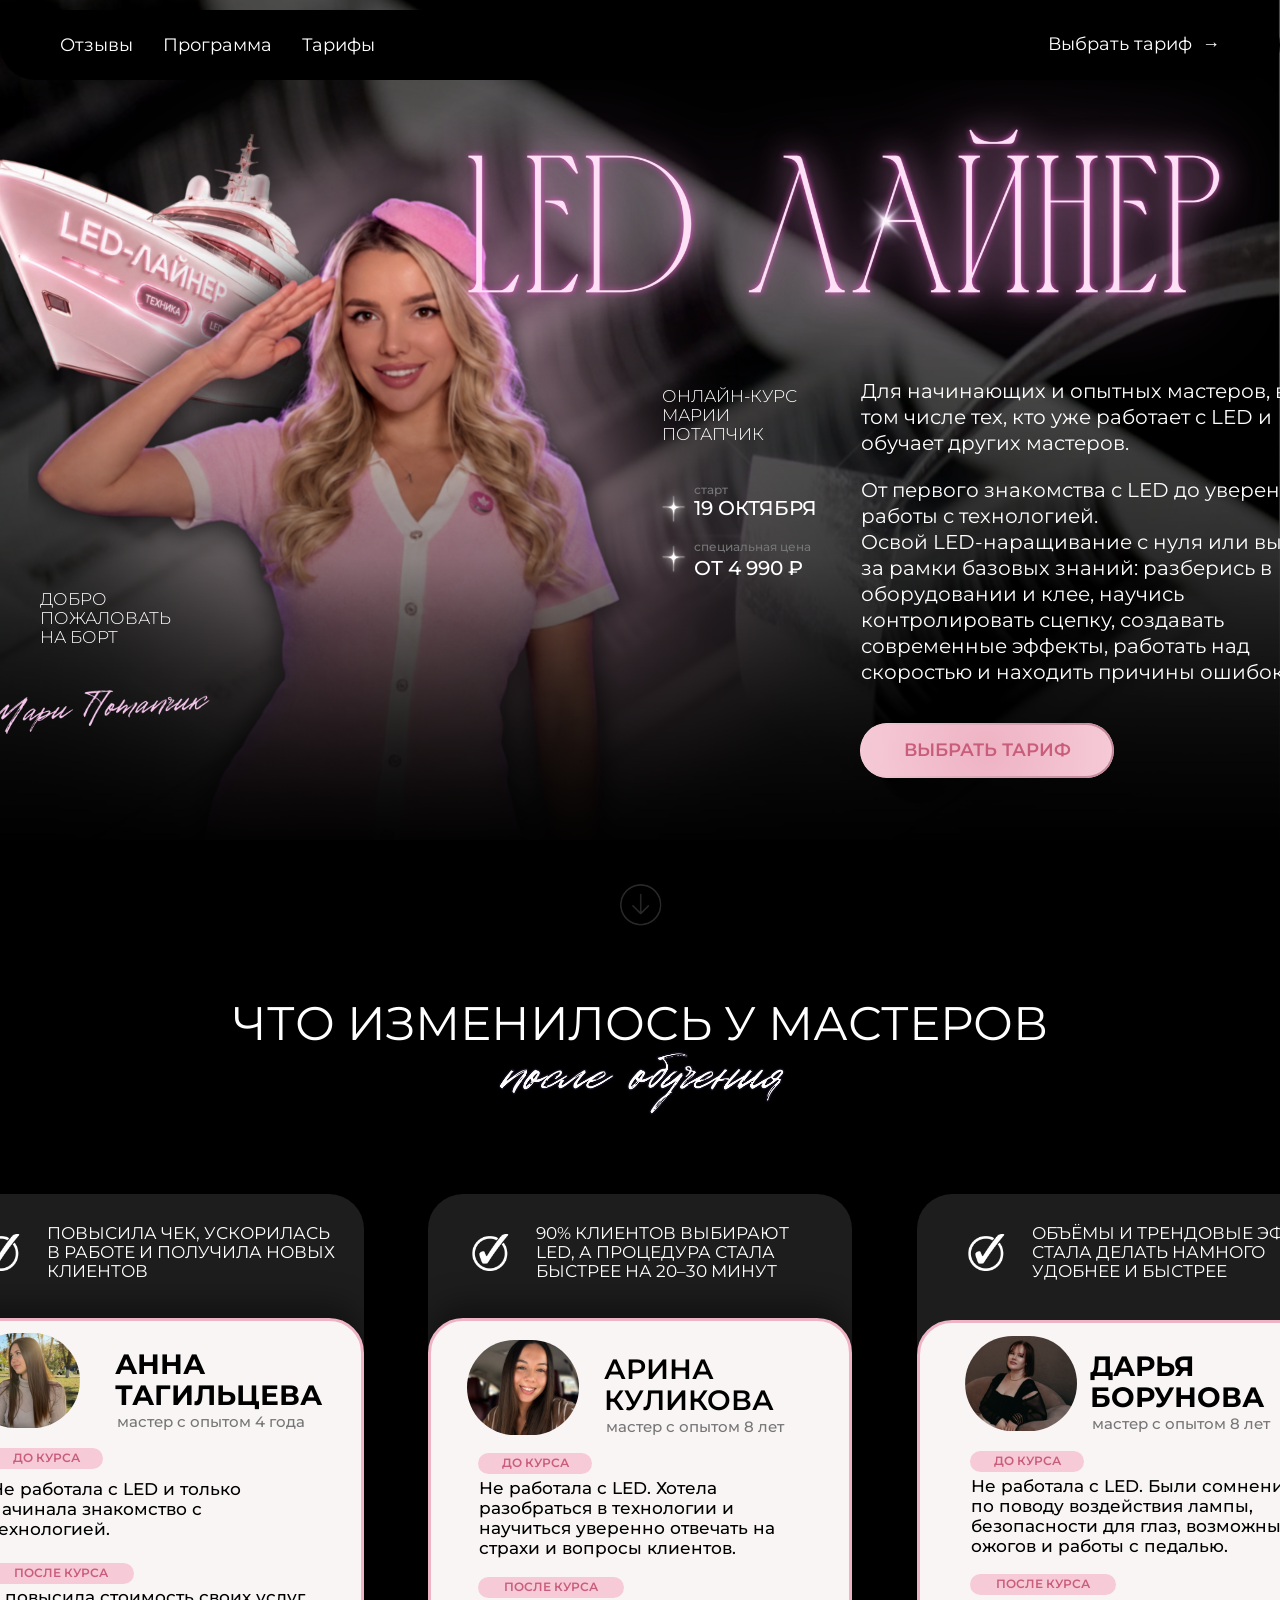
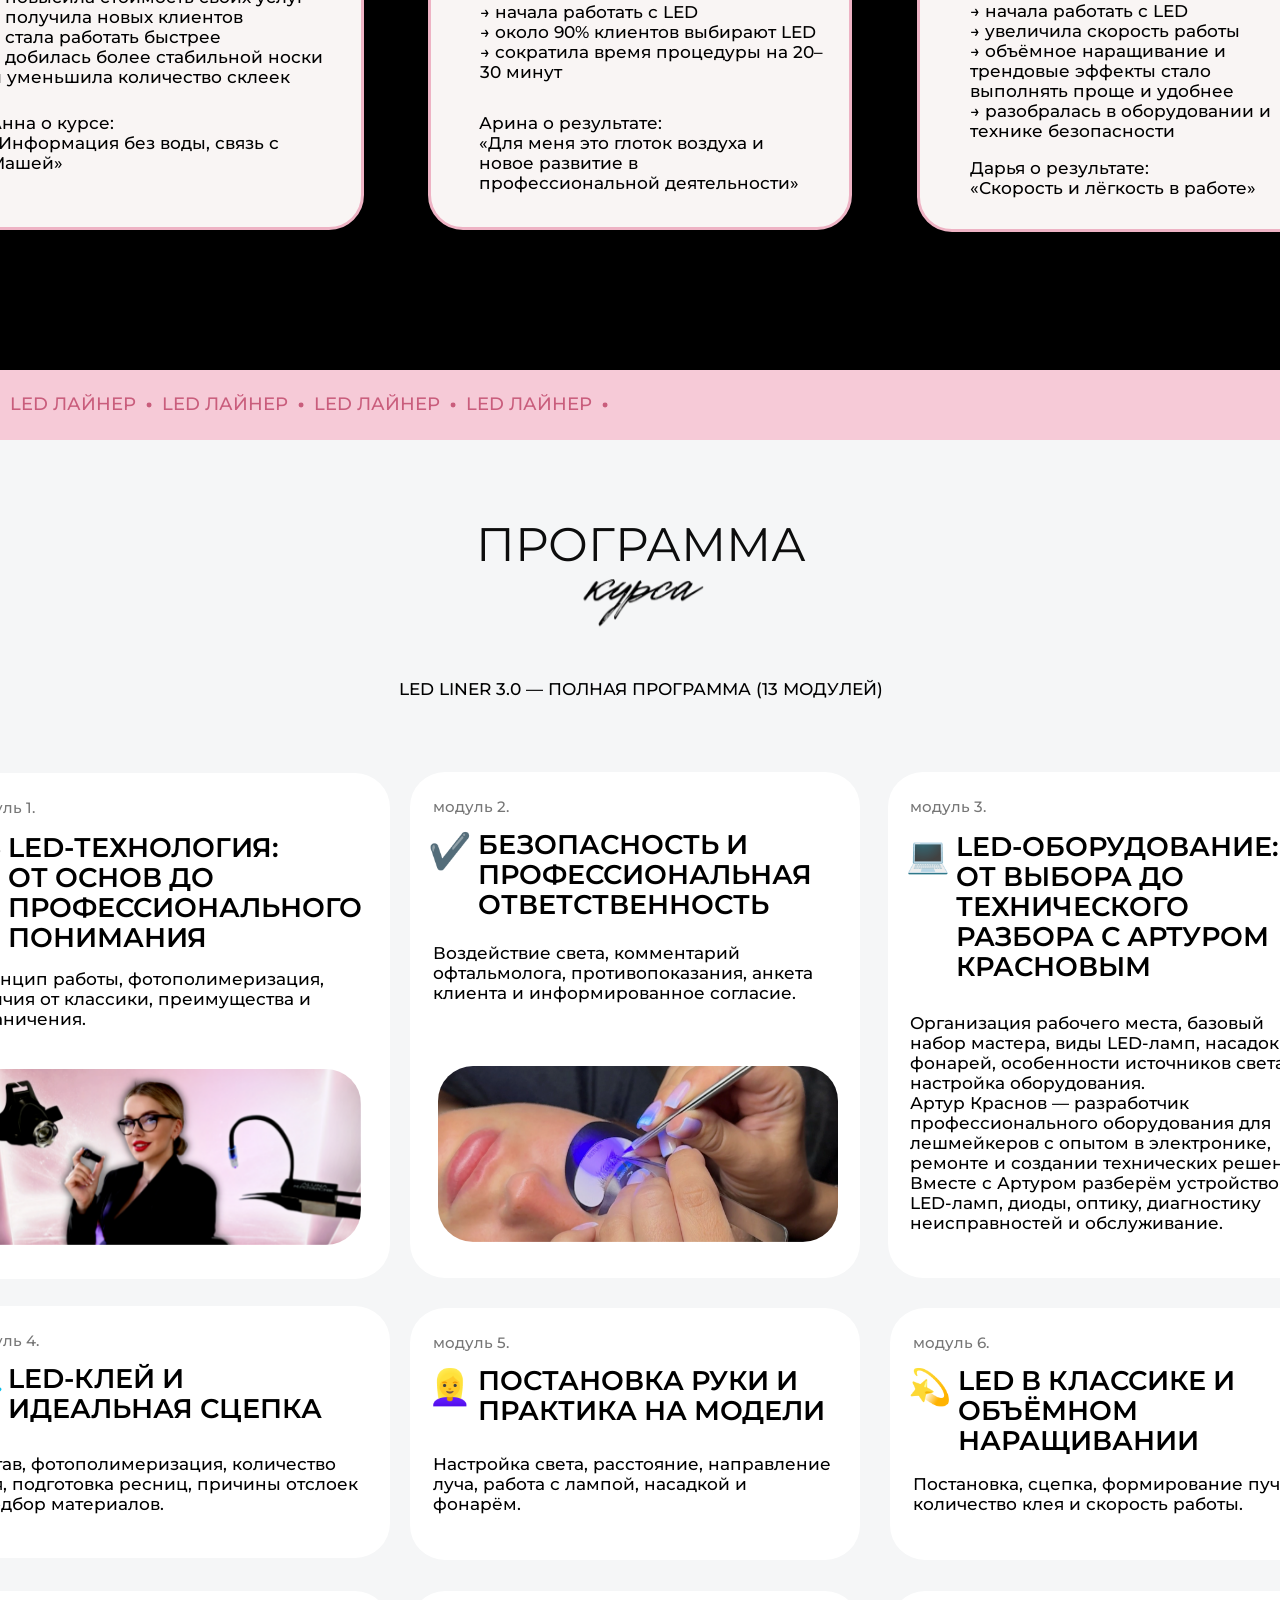
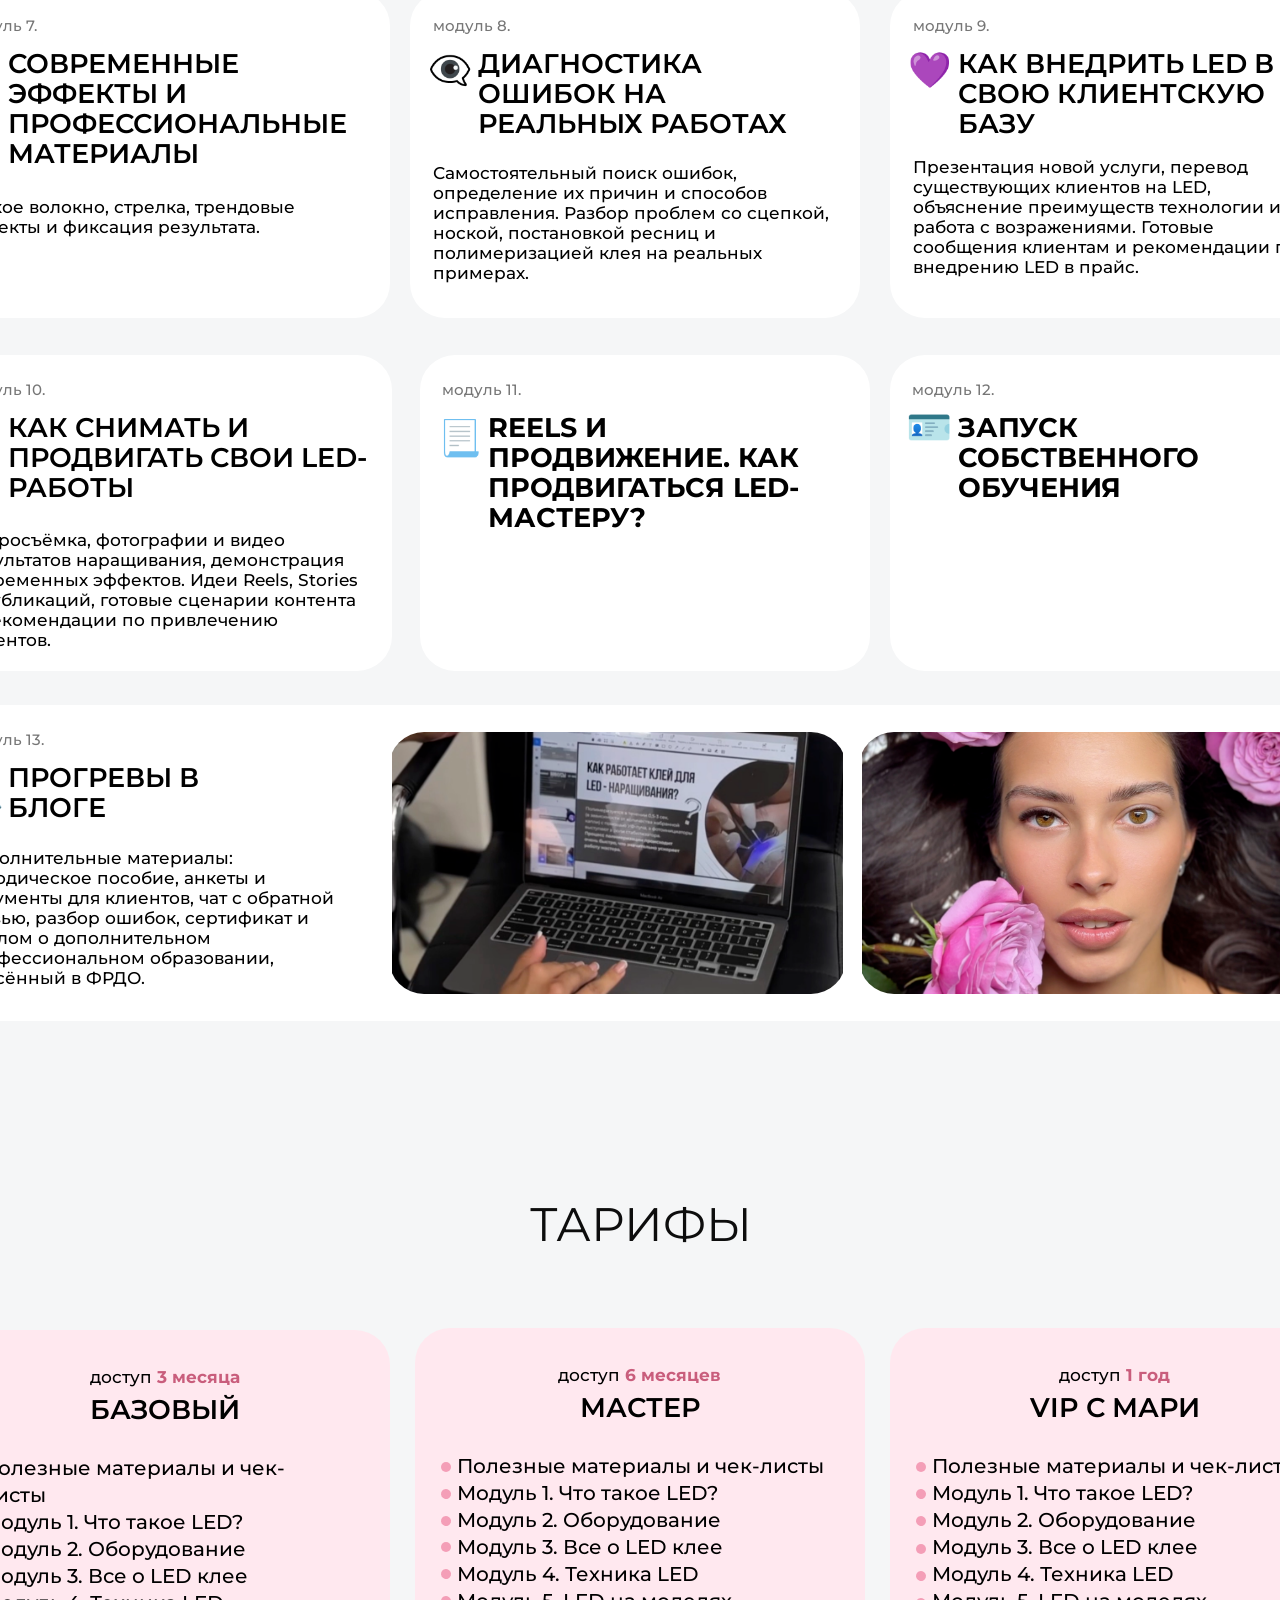
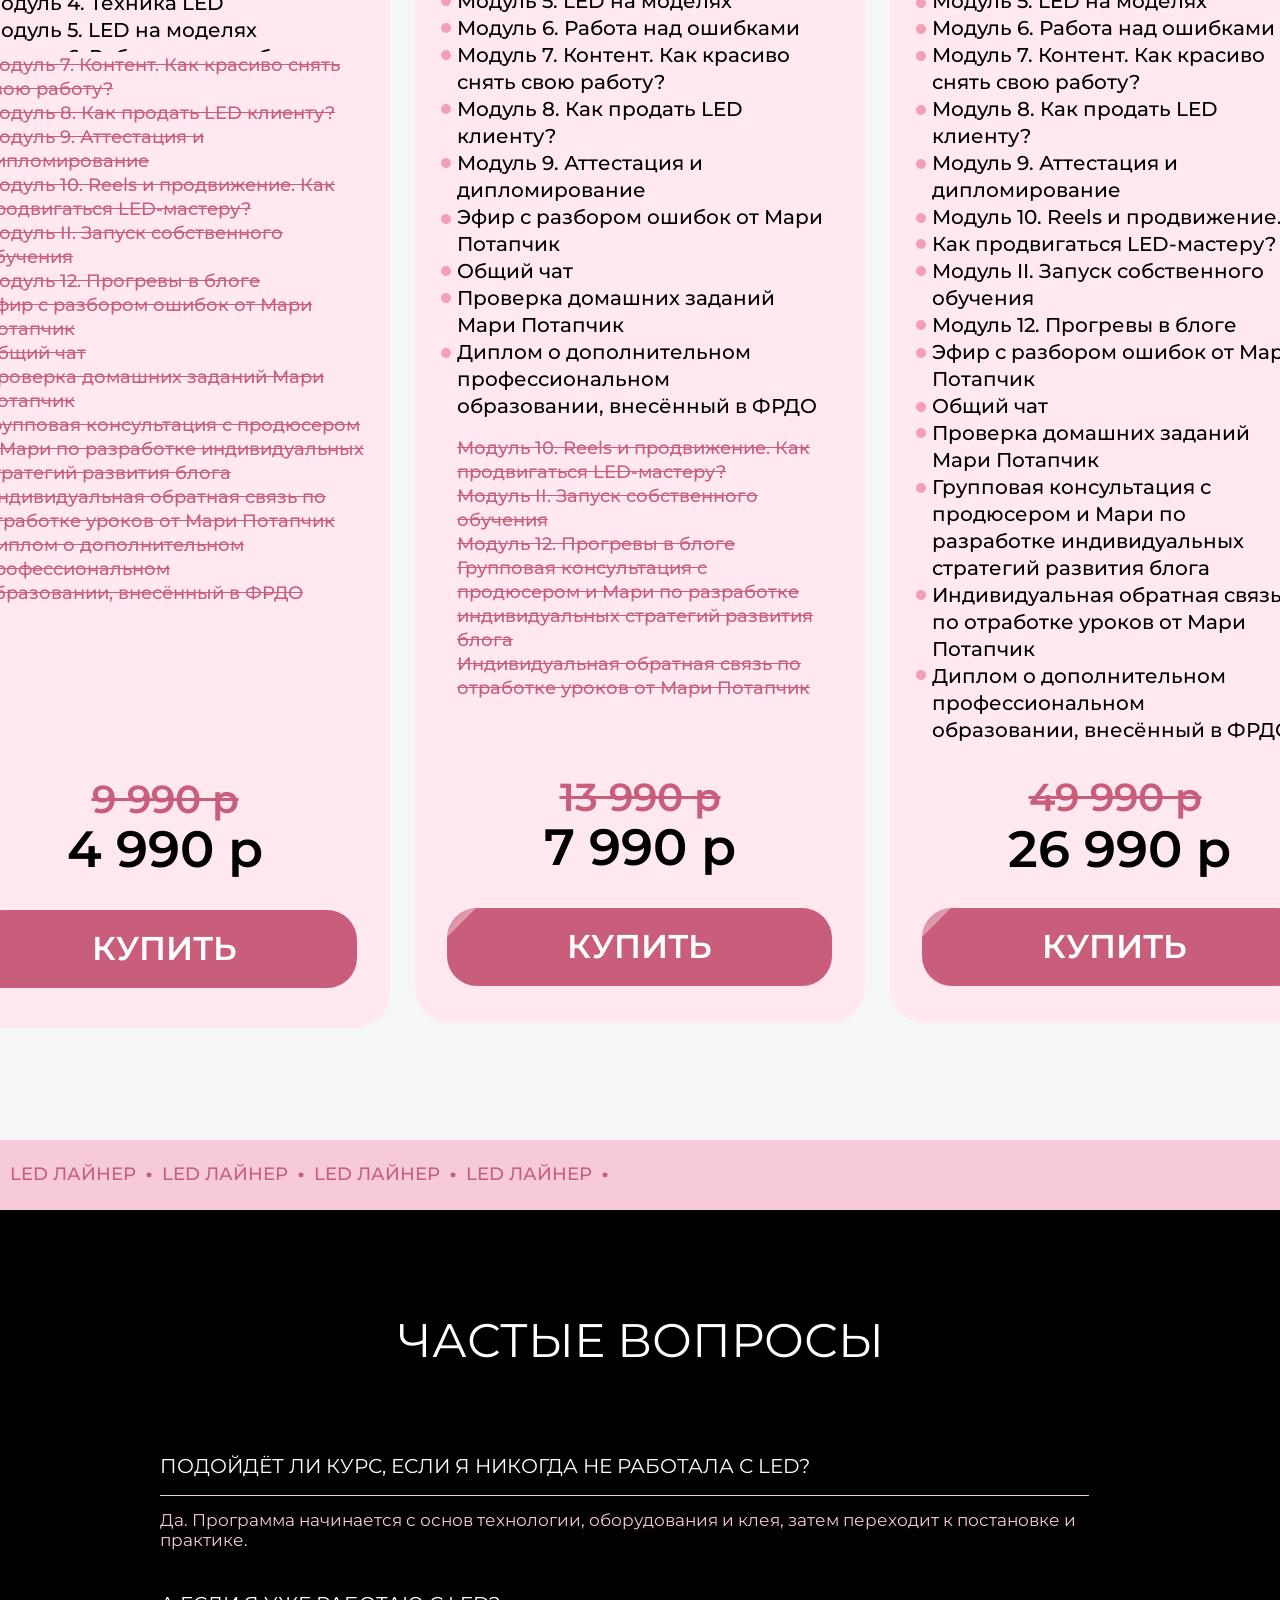
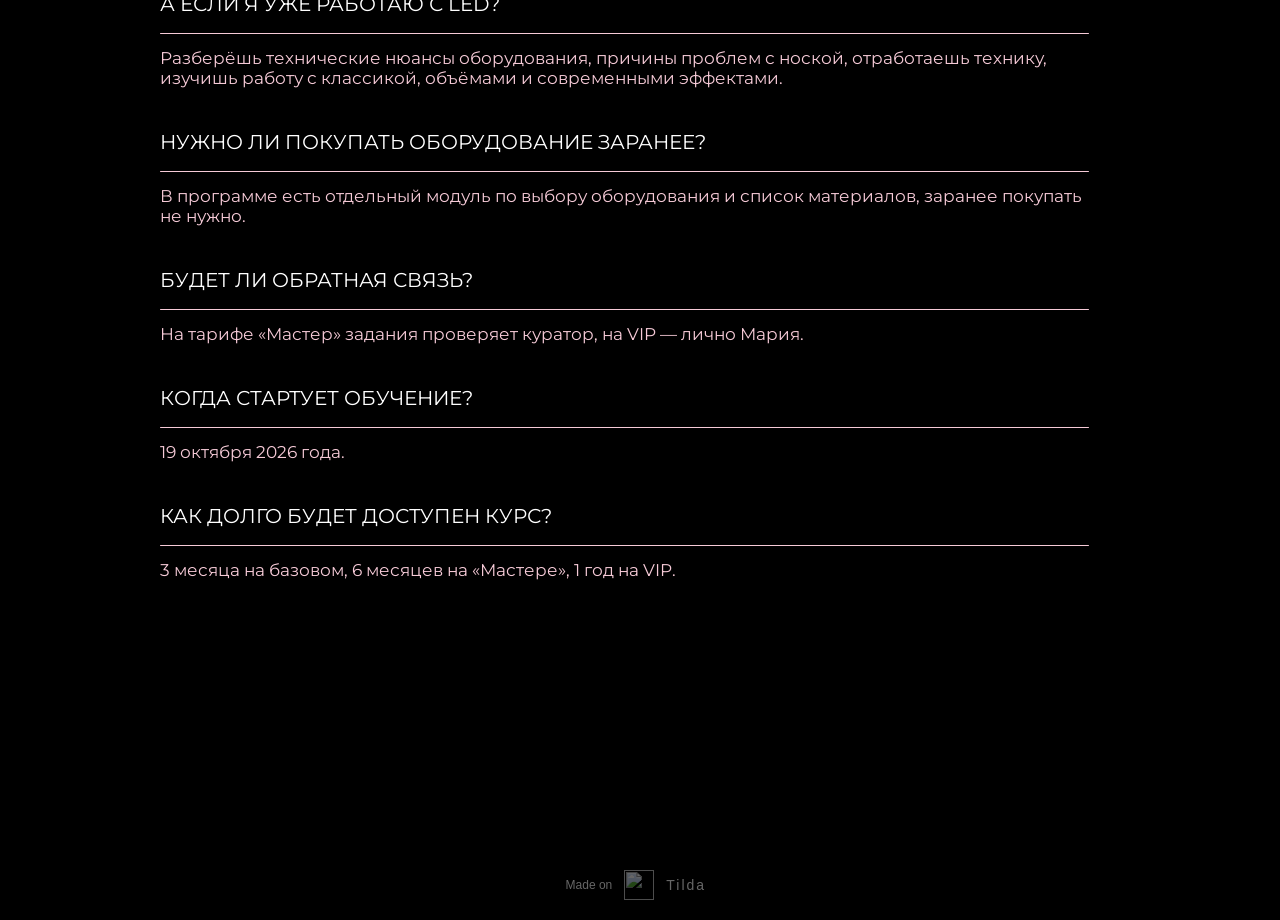
==== page272934609.html @ 329b977e "Add files via upload" ====
<!DOCTYPE html> <html> <head> <meta charset="utf-8" /> <meta http-equiv="Content-Type" content="text/html; charset=utf-8" /> <meta name="viewport" content="width=device-width, initial-scale=1.0" /> <!--metatextblock--> <title>LED LINER</title> <meta property="og:url" content="https://ledliner.tilda.ws" /> <meta property="og:title" content="LED LINER" /> <meta property="og:description" content="" /> <meta property="og:type" content="website" /> <meta property="og:image" content="images/tild3866-6431-4130-b832-653736623732__led__4.png" /> <link rel="canonical" href="https://ledliner.tilda.ws"> <!--/metatextblock--> <meta name="format-detection" content="telephone=no" /> <meta http-equiv="x-dns-prefetch-control" content="on"> <link rel="dns-prefetch" href="https://ws.tildacdn.com">  <!--favicons--> <link rel="shortcut icon" href="images/tild3632-6633-4761-b764-663937613331__led__4.png" type="image/x-icon"/> <!--/favicons--> <!-- Assets --> <script src="https://neo.tildacdn.com/js/tilda-fallback-1.0.min.js" async charset="utf-8"></script> <link rel="stylesheet" href="css/tilda-grid-3.0.min.css" type="text/css" media="all" onerror="this.loaderr='y';"/> <link rel="stylesheet" href="css/tilda-blocks-page272934609.min.css?t=1790886148" type="text/css" media="all" onerror="this.loaderr='y';" /> <link rel="preconnect" href="https://fonts.gstatic.com"> <link href="https://fonts.googleapis.com/css2?family=Playfair+Display:wght@400..900&family=Montserrat:wght@100..900&subset=latin,cyrillic" rel="stylesheet"> <link rel="stylesheet" href="css/tilda-animation-2.0.min.css" type="text/css" media="all" onerror="this.loaderr='y';" /> <link rel="stylesheet" href="css/tilda-menusub-1.1.min.css" type="text/css" media="all" onerror="this.loaderr='y';" /> <link rel="stylesheet" href="css/tilda-menu-widgeticons-1.0.min.css" type="text/css" media="all" onerror="this.loaderr='y';" /> <link rel="stylesheet" href="css/tilda-menu-burger-1.0.min.css" type="text/css" media="all" onerror="this.loaderr='y';" /> <script nomodule src="js/tilda-polyfill-1.0.min.js" charset="utf-8"></script> <script type="text/javascript">function t_onReady(func) {if(document.readyState!='loading') {func();} else {document.addEventListener('DOMContentLoaded',func);}}
function t_onFuncLoad(funcName,okFunc,time) {if(typeof window[funcName]==='function') {okFunc();} else {setTimeout(function() {t_onFuncLoad(funcName,okFunc,time);},(time||100));}}function t_throttle(fn,threshhold,scope) {return function() {fn.apply(scope||this,arguments);};}function t396_initialScale(t){var e=document.getElementById("rec"+t);if(e){var i=e.querySelector(".t396__artboard");if(i){window.tn_scale_initial_window_width||(window.tn_scale_initial_window_width=document.documentElement.clientWidth);var a=window.tn_scale_initial_window_width,l=[],n,r=i.getAttribute("data-artboard-screens");if(r){r=r.split(",");for(var o=0;o<r.length;o++)l[o]=parseInt(r[o],10)}else l=[320,480,640,960,1200];for(var o=0;o<l.length;o++){var _=l[o];a>=_&&(n=_)}var d="edit"===window.allrecords.getAttribute("data-tilda-mode"),s="center"===t396_scaleInitial__getFieldValue(i,"valign",n,l),c="grid"===t396_scaleInitial__getFieldValue(i,"upscale",n,l),u=t396_scaleInitial__getFieldValue(i,"height_vh",n,l),g=t396_scaleInitial__getFieldValue(i,"height",n,l),w=!!window.opr&&!!window.opr.addons||!!window.opera||-1!==navigator.userAgent.indexOf(" OPR/");if(!d&&s&&!c&&!u&&g&&!w){var f=parseFloat((a/n).toFixed(3)),h=[i,i.querySelector(".t396__carrier"),i.querySelector(".t396__filter")],v=Math.floor(parseInt(g,10)*f)+"px",p;i.style.setProperty("--initial-scale-height",v);for(var o=0;o<h.length;o++)h[o].style.setProperty("height","var(--initial-scale-height)");t396_scaleInitial__getElementsToScale(i,n,l).forEach((function(t){t.style.zoom=f}))}}}}function t396_scaleInitial__getElementsToScale(t,e,i){return t?Array.prototype.slice.call(t.children).filter((function(t){if(!t)return!1;if(!t.classList.contains("t396__elem")&&!t.classList.contains("t396__group"))return!1;if(!t.querySelector(".tn-molecule, .tn-atom"))return!1;var a=!t.getAttribute("data-elem-type")&&t.classList.contains("tn-group"),l=t396_scaleInitial__getFieldValue(t,"container",e,i);return!l&&a&&(l="grid"),"grid"===l})):[]}function t396_scaleInitial__getFieldValue(t,e,i,a){if(!t)return null;var l=a[a.length-1],n=t.getAttribute(t396_scaleInitial__getFieldAttribute(t,e,i,l));if(null===n)for(var r=0;r<a.length;r++){var o=a[r];if(!(o<=i)&&null!==(n=t.getAttribute(t396_scaleInitial__getFieldAttribute(t,e,o,l))))break}return n}function t396_scaleInitial__getFieldAttribute(t,e,i,a){var l=["widthmode","heightmode","flex"],n=t.classList.contains("t396__artboard"),r=!n&&t.classList.contains("tn-group"),o="data-field-";n&&(o="data-artboard-"),r&&(o="data-group-");var _="-value",d;return(n||r&&-1!==l.indexOf(e))&&(_=""),o+e+(i===a?"":"-res-"+i)+_}window.TN_SCALE_INITIAL_VER="1.0",window.tn_scale_initial_window_width=null;</script> <script src="js/tilda-scripts-3.0.min.js" charset="utf-8" defer onerror="this.loaderr='y';"></script> <script src="js/tilda-blocks-page272934609.min.js?t=1790886148" charset="utf-8" async onerror="this.loaderr='y';"></script> <script src="js/lazyload-1.3.min.export.js" charset="utf-8" async onerror="this.loaderr='y';"></script> <script src="js/tilda-animation-2.0.min.js" charset="utf-8" async onerror="this.loaderr='y';"></script> <script src="js/tilda-menusub-1.1.min.js" charset="utf-8" async onerror="this.loaderr='y';"></script> <script src="js/tilda-menu-1.1.min.js" charset="utf-8" async onerror="this.loaderr='y';"></script> <script src="js/tilda-menu-widgeticons-1.0.min.js" charset="utf-8" async onerror="this.loaderr='y';"></script> <script src="js/tilda-menu-burger-1.0.min.js" charset="utf-8" async onerror="this.loaderr='y';"></script> <script src="js/tilda-zero-1.2.min.js" charset="utf-8" async onerror="this.loaderr='y';"></script> <script src="js/tilda-animation-ext-1.0.min.js" charset="utf-8" async onerror="this.loaderr='y';"></script> <script src="js/tilda-animation-sbs-1.0.min.js" charset="utf-8" async onerror="this.loaderr='y';"></script> <script src="js/tilda-zero-scale-1.0.min.js" charset="utf-8" async onerror="this.loaderr='y';"></script> <script src="js/tilda-events-1.0.min.js" charset="utf-8" async onerror="this.loaderr='y';"></script> <script type="text/javascript">window.dataLayer=window.dataLayer||[];</script> <script type="text/javascript">(function() {var ttt='cebo';var tt='oog';var re=new RegExp("bot|g" + tt + "le|yandex|baidu|bing|msn|duckduckbot|teoma|slurp|crawler|spider|robot|crawling|fa" + ttt + "ok","i");if((re.test(navigator.userAgent))===false&&typeof(sessionStorage)!='undefined'&&sessionStorage.getItem('visited')!=='y'&&document.visibilityState){var style=document.createElement('style');style.type='text/css';style.innerHTML='@media screen and (min-width: 980px) {.t-records {opacity: 0;}.t-records_animated {-webkit-transition: opacity ease-in-out .2s;-moz-transition: opacity ease-in-out .2s;-o-transition: opacity ease-in-out .2s;transition: opacity ease-in-out .2s;}.t-records.t-records_visible {opacity: 1;}}';document.getElementsByTagName('head')[0].appendChild(style);function t_setvisRecs(){var alr=document.querySelectorAll('.t-records');Array.prototype.forEach.call(alr,function(el) {el.classList.add("t-records_animated");});setTimeout(function() {Array.prototype.forEach.call(alr,function(el) {el.classList.add("t-records_visible");});sessionStorage.setItem("visited","y");},400);}
document.addEventListener('DOMContentLoaded',t_setvisRecs);}})();</script></head> <body class="t-body" style="margin:0;"> <!--allrecords--> <div id="allrecords" data-tilda-export="yes" class="t-records" data-hook="blocks-collection-content-node" data-tilda-project-id="8695583" data-tilda-page-id="272934609" data-tilda-formskey="0ecc1693ce9a7dd055fd8973e8695583" data-tilda-cookie="no" data-tilda-lazy="yes" data-tilda-root-zone="com" data-tilda-project-country="RU"> <div id="rec4333846801" class="r t-rec t-screenmin-980px" style=" " data-record-type="1272" data-screen-min="980px"> <!-- T1272 --> <div id="nav4333846801marker"></div> <div class="t1272" data-menu="yes" data-full-submenu-mob="y" data-menu-widgeticons-hide="yes"> <div
id="nav4333846801"
class="t-menu-base t-menu-base_positionfixed
t-menu-base_mobile-center
" data-navmarker="nav4333846801marker" data-appearoffset="" data-bgopacity-two="0.2" data-menu="yes" data-bgcolor-hex="#000000" data-bgcolor-rgba="rgba(0,0,0,0.70)" data-bgopacity="0.7" data-bgcolor-rgba-afterscroll="rgba(0,0,0,0.20)" data-menushadow="" data-menushadow-css=""> <div
class="t-menu-base__maincontainer
t-menu-base__maincontainer_12 t-menu-base__maincontainer_12-0 t-menu-base__maincontainer_logocenter "> <ul role="list" class="t-menu-base__list t-menu__list t-menu-base__list_leftside t-menu-base__list_align-left"> <li class="t-menu-base__list-item"> <div
class="t-menu__link-wrapper" data-menu-submenu-hook=""> <a class="t-menu__link-item"
href="#rec4333676401" data-menu-item-number="1">Отзывы</a> </div> </li> <li class="t-menu-base__list-item"> <div
class="t-menu__link-wrapper" data-menu-submenu-hook=""> <a class="t-menu__link-item"
href="#rec4335984101" data-menu-item-number="2">Программа</a> </div> </li> <li class="t-menu-base__list-item"> <div
class="t-menu__link-wrapper" data-menu-submenu-hook=""> <a class="t-menu__link-item"
href="#rec4398025501" data-menu-item-number="3">Тарифы</a> </div> </li> </ul> <div class="t-menu-base__rightwrapper t-menu-base__wrapper" style=""> <div class="t-menu-base__additionalwrapper"> <div class="t-menu-base__buttons"> <div class="t-menu-base__button"> <a
class="t-btntext t-btntext_type_button t-btntext_smd"
href="#rec4398025501"><span class="t-btntext__text">Выбрать тариф</span> <style>#rec4333846801 .t-btntext.t-btntext_type_button{color:#ffffff;--border-width:0px;border-style:none !important;box-shadow:none !important;font-family:var(--t-text-font,Arial);font-weight:400;transition-duration:0.2s;transition-property:background-color,color,border-color,box-shadow,opacity,transform,gap;transition-timing-function:ease-in-out;}</style></a> </div> </div> </div> </div> </div> </div> </div> <script>t_onReady(function() {t_onFuncLoad('t_menuBase__interactFromKeyboard',function() {t_menuBase__interactFromKeyboard('4333846801');});t_onFuncLoad('t1272_init',function() {t1272_init('4333846801');});t_onFuncLoad('t_menuBase__setBGcolor',function() {t_menuBase__setBGcolor('4333846801','.t-menu-base, .t-menu-base__maincontainer');window.addEventListener('resize',t_throttle(function() {t_menuBase__setBGcolor('4333846801','.t-menu-base, .t-menu-base__maincontainer');}));});});t_onReady(function() {t_onFuncLoad('t_menuBase__highlightActiveLinks',function() {t_menuBase__highlightActiveLinks('.t-menu-base__list-item a');});t_onFuncLoad('t_menuBase__findAnchorLinks',function() {t_menuBase__findAnchorLinks('4333846801','.t-menu-base__list-item a');});});t_onReady(function(){var rec=document.querySelector('#rec4333846801');if(!rec) return
rec.setAttribute('data-animationappear','off');rec.style.opacity=1;});t_onReady(function() {var bgSelector='.t-menu-base, .t-menu-base__maincontainer';t_onFuncLoad('t_menuBase__changeBgOpacity',function() {t_menuBase__changeBgOpacity('4333846801',bgSelector);window.addEventListener('scroll',t_throttle(function() {t_menuBase__changeBgOpacity('4333846801',bgSelector);}));});});</script> <style>#rec4333846801 .t-menu__link-item{-webkit-transition:color 0.3s ease-in-out,opacity 0.3s ease-in-out;transition:color 0.3s ease-in-out,opacity 0.3s ease-in-out;}@media (hover:hover){#rec4333846801 .t-menu__link-item:not(.t-active):not(.tooltipstered):hover{color:#eeb3c4 !important;}}#rec4333846801 .t-menu__link-item:not(.t-active):not(.tooltipstered):focus-visible{color:#eeb3c4 !important;}@supports (overflow:-webkit-marquee) and (justify-content:inherit){#rec4333846801 .t-menu__link-item,#rec4333846801 .t-menu__link-item.t-active{opacity:1 !important;}}</style> <style>#rec4333846801 .t-menu-base__textlogo{font-size:20px;line-height:1;font-weight:600;color:#000000;}#rec4333846801 a.t-menu__link-item{font-size:18px;font-weight:400;color:#ffffff;font-family:var(--t-text-font,Arial);}#rec4333846801 .t-menu-base__right_descr{font-size:14px;color:#ffffff;font-family:var(--t-text-font,Arial);}#rec4333846801 .t-menu-base__langs_flex .t-menu-base__langs-item a{text-transform:uppercase;color:#ffffff;font-family:var(--t-text-font,Arial);font-weight:600;}#rec4333846801 .t-menu-base__langs-button{text-transform:uppercase;color:#ffffff;font-family:var(--t-text-font,Arial);font-weight:600;}</style> <style>#rec4333846801 .t-menu-base__maincontainer{min-height:70px;}#rec4333846801 .t-menu-base,#rec4333846801 .t-menu-base__maincontainer{border-radius:50px;}#rec4333846801 .t-menu-base{min-height:70px;}#rec4333846801 .t-menu-base{background-color:rgba(0,0,0,0.70);}#rec4333846801 .t-menusub__menu--fullscreen{background-color:rgba(0,0,0,1) !important;}@media screen and (max-width:960px){#rec4333846801 .t-menu-base{position:static;}#rec4333846801 .t-menu-base__maincontainer{background-color:#000000 !important;}#rec4333846801 .t-menu-base__burgermenu__fullscreen .t-menu-base__maincontainer{padding-top:calc(64px + 0px + 40px);}.t1272__body_menushowed #rec4333846801 .t-menu-base__overlay{-webkit-backdrop-filter:blur(0);backdrop-filter:blur(0);background-color:rgba(0,0,0,0.6) !important;}#rec4333846801 .t-menu-base.t-menu-base__burgermenu__fullwidth{background-color:rgba(0,0,0,0.6) !important;}#rec4333846801 .t-menu-base__burgermenu__sidebar{}#rec4333846801 .t-menu-base__maincontainer.t-menu-base__burgermenu__fullscreen,#rec4333846801 .t-menu-base__maincontainer.t-menu-base__burgermenu__sidebar{min-height:calc(100vh - 70px);}#rec4333846801 .t-menu-base{right:0;}#rec4333846801 .t-menu-base__burgermenu,#rec4333846801 .t-menu-base__burgermenu__close-button{background-color:#000000 !important;}}@media screen and (min-width:961px){#rec4333846801 .t-menu-base{margin-top:10px !important;}}#rec4333846801 .t1272 .t-menu-base__maincontainer{-webkit-backdrop-filter:blur(4px);backdrop-filter:blur(4px);z-index:1;}</style> </div> <div id="rec4331947401" class="r t-rec" style=" " data-animationappear="off" data-record-type="396"> <!-- T396 --> <style>#rec4331947401 .t396__artboard{height:840px;background-color:#000000;}#rec4331947401 .t396__filter{height:840px;background-color:rgba(0,0,0,0.6);}#rec4331947401 .t396__carrier{height:840px;background-position:center center;background-attachment:fixed;transform:translate3d(0,0,0);-moz-transform:unset;background-image:url('images/tild3736-6337-4635-a333-303639393633__-__resize__20x__0caa25447615e0561624.jpg');background-size:cover;background-repeat:no-repeat;}@media screen and (min-width:1199px){#rec4331947401 .t396__carrier-wrapper{position:absolute;width:100%;height:100%;top:0;left:0;-webkit-clip-path:inset(0 0 0 0);clip-path:inset(0 0 0 0);}#rec4331947401 .t396__carrier{position:fixed;display:block;width:100%;height:100% !important;top:0;left:0;background-size:cover;background-position:center center;transform:translateZ(0);will-change:transform;pointer-events:none;}}@media screen and (max-width:1199px){#rec4331947401 .t396__carrier-wrapper{position:absolute;width:100%;height:100%;top:0;left:0;-webkit-clip-path:inset(0 0 0 0);clip-path:inset(0 0 0 0);}}@media screen and (max-width:1199px){#rec4331947401 .t396__artboard,#rec4331947401 .t396__filter,#rec4331947401 .t396__carrier{}#rec4331947401 .t396__filter{}#rec4331947401 .t396__carrier{background-attachment:scroll;}}@media screen and (max-width:959px){#rec4331947401 .t396__artboard,#rec4331947401 .t396__filter,#rec4331947401 .t396__carrier{}#rec4331947401 .t396__filter{}#rec4331947401 .t396__carrier{background-attachment:scroll;}}@media screen and (max-width:639px){#rec4331947401 .t396__artboard,#rec4331947401 .t396__filter,#rec4331947401 .t396__carrier{}#rec4331947401 .t396__filter{}#rec4331947401 .t396__carrier{background-attachment:scroll;}}@media screen and (max-width:479px){#rec4331947401 .t396__artboard,#rec4331947401 .t396__filter,#rec4331947401 .t396__carrier{height:910px;}#rec4331947401 .t396__filter{background-color:rgba(0,0,0,0.5);}#rec4331947401 .t396__carrier{background-attachment:scroll;}}#rec4331947401 .tn-elem[data-elem-id="1790687108824"]{z-index:3;top:258px;left:calc(50% - 600px + -372px);width:1588px;height:auto;-webkit-filter:blur(46px);:filter:blur(46px);;filter:blur(46px);:filter:blur(46px);;border-radius:0px 0px 0px 0px;}#rec4331947401 .tn-elem[data-elem-id="1790687108824"] .tn-atom{border-radius:0px 0px 0px 0px;background-position:center center;border-width:var(--t396-borderwidth,0);border-style:var(--t396-borderstyle,solid);border-color:var(--t396-bordercolor,transparent);transition:background-color var(--t396-speedhover,0s) ease-in-out,color var(--t396-speedhover,0s) ease-in-out,border-color var(--t396-speedhover,0s) ease-in-out,box-shadow var(--t396-shadowshoverspeed,0.2s) ease-in-out;}#rec4331947401 .tn-elem[data-elem-id="1790687108824"] .tn-atom__img{border-radius:0px 0px 0px 0px;object-position:center center;}@media screen and (max-width:1199px){#rec4331947401 .tn-elem[data-elem-id="1790687108824"]{display:table;left:calc(50% - 480px + -372px);height:auto;}}@media screen and (max-width:959px){#rec4331947401 .tn-elem[data-elem-id="1790687108824"]{display:table;left:calc(50% - 320px + -372px);height:auto;}}@media screen and (max-width:639px){#rec4331947401 .tn-elem[data-elem-id="1790687108824"]{display:table;left:calc(50% - 240px + -372px);height:auto;}}@media screen and (max-width:479px){#rec4331947401 .tn-elem[data-elem-id="1790687108824"]{display:table;top:171px;left:calc(50% - 160px + -65px);width:479px;height:auto;}}#rec4331947401 .tn-elem[data-elem-id="1790696041672000001"]{z-index:3;top:73px;left:calc(50% - 600px + -263px);width:1185px;height:auto;-webkit-filter:blur(46px);:filter:blur(46px);;filter:blur(46px);:filter:blur(46px);;border-radius:0px 0px 0px 0px;}#rec4331947401 .tn-elem[data-elem-id="1790696041672000001"] .tn-atom{border-radius:0px 0px 0px 0px;background-position:center center;border-width:var(--t396-borderwidth,0);border-style:var(--t396-borderstyle,solid);border-color:var(--t396-bordercolor,transparent);transition:background-color var(--t396-speedhover,0s) ease-in-out,color var(--t396-speedhover,0s) ease-in-out,border-color var(--t396-speedhover,0s) ease-in-out,box-shadow var(--t396-shadowshoverspeed,0.2s) ease-in-out;}#rec4331947401 .tn-elem[data-elem-id="1790696041672000001"] .tn-atom__img{border-radius:0px 0px 0px 0px;object-position:center center;}@media screen and (max-width:1199px){#rec4331947401 .tn-elem[data-elem-id="1790696041672000001"]{display:table;left:calc(50% - 480px + -263px);height:auto;}}@media screen and (max-width:959px){#rec4331947401 .tn-elem[data-elem-id="1790696041672000001"]{display:table;left:calc(50% - 320px + -263px);height:auto;}}@media screen and (max-width:639px){#rec4331947401 .tn-elem[data-elem-id="1790696041672000001"]{display:table;left:calc(50% - 240px + -263px);height:auto;}}@media screen and (max-width:479px){#rec4331947401 .tn-elem[data-elem-id="1790696041672000001"]{display:table;top:117px;left:calc(50% - 160px + -102px);width:466px;height:auto;}}#rec4331947401 .tn-elem[data-elem-id="1790687328310"]{z-index:3;top:116px;left:calc(50% - 600px + -211px);width:679px;height:auto;}#rec4331947401 .tn-elem[data-elem-id="1790687328310"] .tn-atom{border-radius:0px 0px 0px 0px;background-position:center center;border-width:var(--t396-borderwidth,0);border-style:var(--t396-borderstyle,solid);border-color:var(--t396-bordercolor,transparent);transition:background-color var(--t396-speedhover,0s) ease-in-out,color var(--t396-speedhover,0s) ease-in-out,border-color var(--t396-speedhover,0s) ease-in-out,box-shadow var(--t396-shadowshoverspeed,0.2s) ease-in-out;-webkit-transform:rotate(1deg);-moz-transform:rotate(1deg);transform:rotate(1deg);}#rec4331947401 .tn-elem[data-elem-id="1790687328310"] .tn-atom__img{border-radius:0px 0px 0px 0px;object-position:center center;}@media (min-width:1200px){#rec4331947401 .tn-elem.t396__elem--anim-hidden[data-elem-id="1790687328310"]{opacity:0;}}@media screen and (max-width:1199px){#rec4331947401 .tn-elem[data-elem-id="1790687328310"]{display:table;left:calc(50% - 480px + -211px);height:auto;}}@media screen and (max-width:959px){#rec4331947401 .tn-elem[data-elem-id="1790687328310"]{display:table;left:calc(50% - 320px + -211px);height:auto;}}@media screen and (max-width:639px){#rec4331947401 .tn-elem[data-elem-id="1790687328310"]{display:table;left:calc(50% - 240px + -211px);height:auto;}}@media screen and (max-width:479px){#rec4331947401 .tn-elem[data-elem-id="1790687328310"]{display:table;top:192px;left:calc(50% - 160px + -47px);width:252px;height:auto;}}#rec4331947401 .tn-elem[data-elem-id="1790687401784"]{z-index:3;top:149px;left:calc(50% - 600px + -136px);width:957px;height:auto;}#rec4331947401 .tn-elem[data-elem-id="1790687401784"] .tn-atom{border-radius:0px 0px 0px 0px;background-position:center center;border-width:var(--t396-borderwidth,0);border-style:var(--t396-borderstyle,solid);border-color:var(--t396-bordercolor,transparent);transition:background-color var(--t396-speedhover,0s) ease-in-out,color var(--t396-speedhover,0s) ease-in-out,border-color var(--t396-speedhover,0s) ease-in-out,box-shadow var(--t396-shadowshoverspeed,0.2s) ease-in-out;}#rec4331947401 .tn-elem[data-elem-id="1790687401784"] .tn-atom__img{border-radius:0px 0px 0px 0px;object-position:center center;}@media screen and (max-width:1199px){#rec4331947401 .tn-elem[data-elem-id="1790687401784"]{display:table;left:calc(50% - 480px + -136px);height:auto;}}@media screen and (max-width:959px){#rec4331947401 .tn-elem[data-elem-id="1790687401784"]{display:table;left:calc(50% - 320px + -136px);height:auto;}}@media screen and (max-width:639px){#rec4331947401 .tn-elem[data-elem-id="1790687401784"]{display:table;left:calc(50% - 240px + -136px);height:auto;}}@media screen and (max-width:479px){#rec4331947401 .tn-elem[data-elem-id="1790687401784"]{display:table;top:181px;left:calc(50% - 160px + 35px);width:281px;height:auto;}}#rec4331947401 .tn-elem[data-elem-id="1790687283230"]{z-index:3;top:99px;left:calc(50% - 600px + -36px);width:691px;height:auto;}#rec4331947401 .tn-elem[data-elem-id="1790687283230"] .tn-atom{border-radius:0px 0px 0px 0px;background-position:center center;border-width:var(--t396-borderwidth,0);border-style:var(--t396-borderstyle,solid);border-color:var(--t396-bordercolor,transparent);transition:background-color var(--t396-speedhover,0s) ease-in-out,color var(--t396-speedhover,0s) ease-in-out,border-color var(--t396-speedhover,0s) ease-in-out,box-shadow var(--t396-shadowshoverspeed,0.2s) ease-in-out;}#rec4331947401 .tn-elem[data-elem-id="1790687283230"] .tn-atom__img{border-radius:0px 0px 0px 0px;object-position:center center;}@media screen and (max-width:1199px){#rec4331947401 .tn-elem[data-elem-id="1790687283230"]{display:table;left:calc(50% - 480px + -36px);height:auto;}}@media screen and (max-width:959px){#rec4331947401 .tn-elem[data-elem-id="1790687283230"]{display:table;left:calc(50% - 320px + -36px);height:auto;}}@media screen and (max-width:639px){#rec4331947401 .tn-elem[data-elem-id="1790687283230"]{display:table;left:calc(50% - 240px + -36px);height:auto;}}@media screen and (max-width:479px){#rec4331947401 .tn-elem[data-elem-id="1790687283230"]{display:table;top:154px;left:calc(50% - 160px + 70px);width:256px;height:auto;}}#rec4331947401 .tn-elem[data-elem-id="1790863080298"]{z-index:3;top:-218px;left:calc(50% - 600px + 339px);width:457px;height:100px;}#rec4331947401 .tn-elem[data-elem-id="1790863080298"] .tn-atom{border-radius:0px 0px 0px 0px;background-color:#000000;background-position:center center;border-width:var(--t396-borderwidth,0);border-style:var(--t396-borderstyle,solid);border-color:var(--t396-bordercolor,transparent);transition:background-color var(--t396-speedhover,0s) ease-in-out,color var(--t396-speedhover,0s) ease-in-out,border-color var(--t396-speedhover,0s) ease-in-out,box-shadow var(--t396-shadowshoverspeed,0.2s) ease-in-out;}@media screen and (max-width:1199px){#rec4331947401 .tn-elem[data-elem-id="1790863080298"]{display:table;left:calc(50% - 480px + 339px);}}@media screen and (max-width:959px){#rec4331947401 .tn-elem[data-elem-id="1790863080298"]{display:table;left:calc(50% - 320px + 339px);}}@media screen and (max-width:639px){#rec4331947401 .tn-elem[data-elem-id="1790863080298"]{display:table;left:calc(50% - 240px + 339px);}}@media screen and (max-width:479px){#rec4331947401 .tn-elem[data-elem-id="1790863080298"]{display:table;top:402px;left:calc(50% - 160px + -266px);width:1025px;height:508px;}}#rec4331947401 .tn-elem[data-elem-id="1790696486863000001"]{z-index:3;top:300px;left:calc(50% - 600px + -1062px);width:3187px;height:624px;}#rec4331947401 .tn-elem[data-elem-id="1790696486863000001"] .tn-atom{border-radius:0px 0px 0px 0px;background-image:linear-gradient(0turn,rgba(0,0,0,1) 0%,rgba(0,0,0,0) 100%);border-width:var(--t396-borderwidth,0);border-style:var(--t396-borderstyle,solid);border-color:var(--t396-bordercolor,transparent);transition:background-color var(--t396-speedhover,0s) ease-in-out,color var(--t396-speedhover,0s) ease-in-out,border-color var(--t396-speedhover,0s) ease-in-out,box-shadow var(--t396-shadowshoverspeed,0.2s) ease-in-out;}@media screen and (max-width:1199px){#rec4331947401 .tn-elem[data-elem-id="1790696486863000001"]{display:table;left:calc(50% - 480px + -1062px);}}@media screen and (max-width:959px){#rec4331947401 .tn-elem[data-elem-id="1790696486863000001"]{display:table;left:calc(50% - 320px + -1062px);}}@media screen and (max-width:639px){#rec4331947401 .tn-elem[data-elem-id="1790696486863000001"]{display:table;left:calc(50% - 240px + -1062px);}}@media screen and (max-width:479px){#rec4331947401 .tn-elem[data-elem-id="1790696486863000001"]{display:table;top:308px;left:calc(50% - 160px + -266px);width:962px;height:119px;}}#rec4331947401 .tn-elem[data-elem-id="1790693089082000004"]{z-index:3;top:-45px;left:calc(50% - 600px + 310px);width:966px;height:auto;}#rec4331947401 .tn-elem[data-elem-id="1790693089082000004"] .tn-atom{border-radius:0px 0px 0px 0px;background-position:center center;border-width:var(--t396-borderwidth,0);border-style:var(--t396-borderstyle,solid);border-color:var(--t396-bordercolor,transparent);transition:background-color var(--t396-speedhover,0s) ease-in-out,color var(--t396-speedhover,0s) ease-in-out,border-color var(--t396-speedhover,0s) ease-in-out,box-shadow var(--t396-shadowshoverspeed,0.2s) ease-in-out;}#rec4331947401 .tn-elem[data-elem-id="1790693089082000004"] .tn-atom__img{border-radius:0px 0px 0px 0px;object-position:center center;}@media screen and (max-width:1199px){#rec4331947401 .tn-elem[data-elem-id="1790693089082000004"]{display:table;left:calc(50% - 480px + 310px);height:auto;}}@media screen and (max-width:959px){#rec4331947401 .tn-elem[data-elem-id="1790693089082000004"]{display:table;left:calc(50% - 320px + 310px);height:auto;}}@media screen and (max-width:639px){#rec4331947401 .tn-elem[data-elem-id="1790693089082000004"]{display:table;left:calc(50% - 240px + 310px);height:auto;}}@media screen and (max-width:479px){#rec4331947401 .tn-elem[data-elem-id="1790693089082000004"]{display:table;top:33px;left:calc(50% - 160px + -47px);width:405px;height:auto;}}#rec4331947401 .tn-elem[data-elem-id="1790693837867"]{z-index:3;top:558px;left:calc(50% - 600px + -1073px);width:3187px;height:323px;}#rec4331947401 .tn-elem[data-elem-id="1790693837867"] .tn-atom{border-radius:0px 0px 0px 0px;background-image:linear-gradient(0turn,rgba(0,0,0,1) 0%,rgba(0,0,0,0) 100%);border-width:var(--t396-borderwidth,0);border-style:var(--t396-borderstyle,solid);border-color:var(--t396-bordercolor,transparent);transition:background-color var(--t396-speedhover,0s) ease-in-out,color var(--t396-speedhover,0s) ease-in-out,border-color var(--t396-speedhover,0s) ease-in-out,box-shadow var(--t396-shadowshoverspeed,0.2s) ease-in-out;}@media screen and (max-width:1199px){#rec4331947401 .tn-elem[data-elem-id="1790693837867"]{display:table;left:calc(50% - 480px + -1073px);}}@media screen and (max-width:959px){#rec4331947401 .tn-elem[data-elem-id="1790693837867"]{display:table;left:calc(50% - 320px + -1073px);}}@media screen and (max-width:639px){#rec4331947401 .tn-elem[data-elem-id="1790693837867"]{display:table;left:calc(50% - 240px + -1073px);}}@media screen and (max-width:479px){#rec4331947401 .tn-elem[data-elem-id="1790693837867"]{display:table;top:322px;left:calc(50% - 160px + -307px);width:962px;height:95px;}}#rec4331947401 .tn-elem[data-elem-id="1790689635780000001"]{color:#ffffff;z-index:3;top:378px;left:calc(50% - 600px + 821px);width:455px;height:auto;}#rec4331947401 .tn-elem[data-elem-id="1790689635780000001"] .tn-atom{vertical-align:middle;color:#ffffff;font-size:20px;font-family:var(--t-text-font,Arial);line-height:1.3;font-weight:400;border-radius:0px 0px 0px 0px;padding:0px 0px 0px 0px;background-position:center center;border-width:var(--t396-borderwidth,0);border-style:var(--t396-borderstyle,solid);border-color:var(--t396-bordercolor,transparent);transition:background-color var(--t396-speedhover,0s) ease-in-out,color var(--t396-speedhover,0s) ease-in-out,border-color var(--t396-speedhover,0s) ease-in-out,box-shadow var(--t396-shadowshoverspeed,0.2s) ease-in-out;--t396-shadow-text-opacity:100%;text-shadow:var(--t396-shadow-text-x,0px) var(--t396-shadow-text-y,0px) var(--t396-shadow-text-blur,0px) rgba(var(--t396-shadow-text-color),var(--t396-shadow-text-opacity,100%));}@media screen and (max-width:1199px){#rec4331947401 .tn-elem[data-elem-id="1790689635780000001"]{display:table;left:calc(50% - 480px + 821px);width:px;height:auto;}#rec4331947401 .tn-elem[data-elem-id="1790689635780000001"] .tn-atom{white-space:normal;background-size:cover;}}@media screen and (max-width:959px){#rec4331947401 .tn-elem[data-elem-id="1790689635780000001"]{display:table;left:calc(50% - 320px + 821px);width:px;height:auto;}#rec4331947401 .tn-elem[data-elem-id="1790689635780000001"] .tn-atom{white-space:normal;background-size:cover;}}@media screen and (max-width:639px){#rec4331947401 .tn-elem[data-elem-id="1790689635780000001"]{display:table;left:calc(50% - 240px + 821px);width:px;height:auto;}#rec4331947401 .tn-elem[data-elem-id="1790689635780000001"] .tn-atom{white-space:normal;background-size:cover;}}@media screen and (max-width:479px){#rec4331947401 .tn-elem[data-elem-id="1790689635780000001"]{display:table;top:491px;left:calc(50% - 160px + 4px);width:313px;height:85px;text-align:center;}#rec4331947401 .tn-elem[data-elem-id="1790689635780000001"] .tn-atom{vertical-align:middle;white-space:normal;font-size:16px;background-size:cover;}}#rec4331947401 .tn-elem[data-elem-id="1790688641785000001"]{color:#ffffff;z-index:3;top:386px;left:calc(50% - 600px + 622px);width:141px;height:58px;}#rec4331947401 .tn-elem[data-elem-id="1790688641785000001"] .tn-atom{vertical-align:middle;color:#ffffff;font-size:17px;font-family:var(--t-text-font,Arial);line-height:1.1;font-weight:300;border-radius:0px 0px 0px 0px;padding:0px 0px 0px 0px;background-position:center center;border-width:var(--t396-borderwidth,0);border-style:var(--t396-borderstyle,solid);border-color:var(--t396-bordercolor,transparent);transition:background-color var(--t396-speedhover,0s) ease-in-out,color var(--t396-speedhover,0s) ease-in-out,border-color var(--t396-speedhover,0s) ease-in-out,box-shadow var(--t396-shadowshoverspeed,0.2s) ease-in-out;--t396-shadow-text-opacity:100%;text-shadow:var(--t396-shadow-text-x,0px) var(--t396-shadow-text-y,0px) var(--t396-shadow-text-blur,0px) rgba(var(--t396-shadow-text-color),var(--t396-shadow-text-opacity,100%));}@media screen and (max-width:1199px){#rec4331947401 .tn-elem[data-elem-id="1790688641785000001"]{display:table;left:calc(50% - 480px + 622px);width:px;}#rec4331947401 .tn-elem[data-elem-id="1790688641785000001"] .tn-atom{white-space:normal;background-size:cover;}}@media screen and (max-width:959px){#rec4331947401 .tn-elem[data-elem-id="1790688641785000001"]{display:table;left:calc(50% - 320px + 622px);width:px;}#rec4331947401 .tn-elem[data-elem-id="1790688641785000001"] .tn-atom{white-space:normal;background-size:cover;}}@media screen and (max-width:639px){#rec4331947401 .tn-elem[data-elem-id="1790688641785000001"]{display:table;left:calc(50% - 240px + 622px);width:px;}#rec4331947401 .tn-elem[data-elem-id="1790688641785000001"] .tn-atom{white-space:normal;background-size:cover;}}@media screen and (max-width:479px){#rec4331947401 .tn-elem[data-elem-id="1790688641785000001"]{display:table;top:57px;left:calc(50% - 160px + 72px);width:177px;height:34px;text-align:center;}#rec4331947401 .tn-elem[data-elem-id="1790688641785000001"] .tn-atom{white-space:normal;font-size:15px;background-size:cover;}}#rec4331947401 .tn-elem[data-elem-id="1790693195605000005"]{color:#ffffff;z-index:3;top:590px;left:calc(50% - 600px + 0px);width:131px;height:57px;}#rec4331947401 .tn-elem[data-elem-id="1790693195605000005"] .tn-atom{vertical-align:middle;color:#ffffff;font-size:17px;font-family:var(--t-text-font,Arial);line-height:1.1;font-weight:300;text-transform:uppercase;border-radius:0px 0px 0px 0px;padding:0px 0px 0px 0px;background-position:center center;border-width:var(--t396-borderwidth,0);border-style:var(--t396-borderstyle,solid);border-color:var(--t396-bordercolor,transparent);transition:background-color var(--t396-speedhover,0s) ease-in-out,color var(--t396-speedhover,0s) ease-in-out,border-color var(--t396-speedhover,0s) ease-in-out,box-shadow var(--t396-shadowshoverspeed,0.2s) ease-in-out;--t396-shadow-text-opacity:100%;text-shadow:var(--t396-shadow-text-x,0px) var(--t396-shadow-text-y,0px) var(--t396-shadow-text-blur,0px) rgba(var(--t396-shadow-text-color),var(--t396-shadow-text-opacity,100%));}@media screen and (max-width:1199px){#rec4331947401 .tn-elem[data-elem-id="1790693195605000005"]{display:table;left:calc(50% - 480px + 0px);width:px;}#rec4331947401 .tn-elem[data-elem-id="1790693195605000005"] .tn-atom{white-space:normal;background-size:cover;}}@media screen and (max-width:959px){#rec4331947401 .tn-elem[data-elem-id="1790693195605000005"]{display:table;left:calc(50% - 320px + 0px);width:px;}#rec4331947401 .tn-elem[data-elem-id="1790693195605000005"] .tn-atom{white-space:normal;background-size:cover;}}@media screen and (max-width:639px){#rec4331947401 .tn-elem[data-elem-id="1790693195605000005"]{display:table;left:calc(50% - 240px + 0px);width:px;}#rec4331947401 .tn-elem[data-elem-id="1790693195605000005"] .tn-atom{white-space:normal;background-size:cover;}}@media screen and (max-width:479px){#rec4331947401 .tn-elem[data-elem-id="1790693195605000005"]{display:table;top:308px;left:calc(50% - 160px + 0px);width:116px;height:61px;}#rec4331947401 .tn-elem[data-elem-id="1790693195605000005"] .tn-atom{white-space:normal;font-size:15px;background-size:cover;}}#rec4331947401 .tn-elem[data-elem-id="1790688818181"]{z-index:3;top:634px;left:calc(50% - 600px + -90px);width:298px;height:auto;}#rec4331947401 .tn-elem[data-elem-id="1790688818181"] .tn-atom{border-radius:0px 0px 0px 0px;background-position:center center;border-width:var(--t396-borderwidth,0);border-style:var(--t396-borderstyle,solid);border-color:var(--t396-bordercolor,transparent);transition:background-color var(--t396-speedhover,0s) ease-in-out,color var(--t396-speedhover,0s) ease-in-out,border-color var(--t396-speedhover,0s) ease-in-out,box-shadow var(--t396-shadowshoverspeed,0.2s) ease-in-out;}#rec4331947401 .tn-elem[data-elem-id="1790688818181"] .tn-atom__img{border-radius:0px 0px 0px 0px;object-position:center center;}@media screen and (max-width:1199px){#rec4331947401 .tn-elem[data-elem-id="1790688818181"]{display:table;left:calc(50% - 480px + -90px);height:auto;}}@media screen and (max-width:959px){#rec4331947401 .tn-elem[data-elem-id="1790688818181"]{display:table;left:calc(50% - 320px + -90px);height:auto;}}@media screen and (max-width:639px){#rec4331947401 .tn-elem[data-elem-id="1790688818181"]{display:table;left:calc(50% - 240px + -90px);height:auto;}}@media screen and (max-width:479px){#rec4331947401 .tn-elem[data-elem-id="1790688818181"]{display:table;top:344px;left:calc(50% - 160px + -22px);width:171px;height:auto;}}#rec4331947401 .tn-elem[data-elem-id="1790688964490"]{color:#c95d7c;text-align:center;z-index:3;top:723px;left:calc(50% - 600px + 820px);width:254px;height:55px;}#rec4331947401 .tn-elem[data-elem-id="1790688964490"] .tn-atom{color:#c95d7c;font-size:18px;font-family:var(--t-text-font,Arial);line-height:1.55;font-weight:600;border-radius:30px 30px 30px 30px;--t396-borderwidth:2px 2px 2px 2px;--t396-bordercolor:linear-gradient(0.266turn,rgba(246,202,215,1) 0%,rgba(192,134,151,1) 100%);--t396-speedhover:0.2s;transition:background-color var(--t396-speedhover,0s) ease-in-out,color var(--t396-speedhover,0s) ease-in-out,border-color var(--t396-speedhover,0s) ease-in-out,box-shadow var(--t396-shadowshoverspeed,0.2s) ease-in-out;--t396-bgcolor-color:transparent;--t396-bgcolor-image:radial-gradient(circle at center,rgba(238,179,196,1) 0%,rgba(246,202,215,1) 100%);background-image:var(--t396-bgcolor-image,none);-webkit-box-pack:center;-ms-flex-pack:center;justify-content:center;border-style:none;padding:var(--t396-borderwidth,0);}#rec4331947401 .tn-elem[data-elem-id="1790688964490"] .tn-atom::after{display:none;}#rec4331947401 .tn-elem[data-elem-id="1790688964490"] .tn-atom .tn-atom__button-content{column-gap:10px;padding:0px 0px 0px 0px;}#rec4331947401 .tn-elem[data-elem-id="1790688964490"] .tn-atom .tn-atom__button-text{transition:color var(--t396-speedhover,0s) ease-in-out;color:#c95d7c;}#rec4331947401 .tn-elem[data-elem-id="1790688964490"] .tn-atom .tn-atom__button-border::before{display:block;padding:var(--t396-borderwidth,0);background:var(--t396-bordercolor,transparent);border:none;-webkit-mask:linear-gradient(#000 0 0) content-box,linear-gradient(#000 0 0);mask:linear-gradient(#000 0 0) content-box,linear-gradient(#000 0 0);-webkit-mask-composite:xor;mask-composite:exclude;}#rec4331947401 .tn-elem[data-elem-id="1790688964490"] .tn-atom .tn-atom__button-border::after{display:block;}#rec4331947401 .tn-elem[data-elem-id="1790688964490"] .tn-atom:hover{border-style:none;}@media (hover),(min-width:0\0){#rec4331947401 .tn-elem[data-elem-id="1790688964490"] .tn-atom:hover::after{opacity:0;}#rec4331947401 .tn-elem[data-elem-id="1790688964490"] .tn-atom:hover{animation-name:none;}}@media screen and (max-width:1199px){#rec4331947401 .tn-elem[data-elem-id="1790688964490"]{display:block;left:calc(50% - 480px + 820px);width:px;}#rec4331947401 .tn-elem[data-elem-id="1790688964490"] .tn-atom{white-space:normal;background-size:cover;background-image:var(--t396-bgcolor-image,none);border-style:none;padding:var(--t396-borderwidth,0);}#rec4331947401 .tn-elem[data-elem-id="1790688964490"] .tn-atom::after{display:none;}#rec4331947401 .tn-elem[data-elem-id="1790688964490"] .tn-atom .tn-atom__button-text{overflow:visible;}#rec4331947401 .tn-elem[data-elem-id="1790688964490"] .tn-atom .tn-atom__button-border::before{display:block;padding:var(--t396-borderwidth,0);background:var(--t396-bordercolor,transparent);border:none;-webkit-mask:linear-gradient(#000 0 0) content-box,linear-gradient(#000 0 0);mask:linear-gradient(#000 0 0) content-box,linear-gradient(#000 0 0);-webkit-mask-composite:xor;mask-composite:exclude;}#rec4331947401 .tn-elem[data-elem-id="1790688964490"] .tn-atom .tn-atom__button-border::after{display:block;}#rec4331947401 .tn-elem[data-elem-id="1790688964490"] .tn-atom:hover{border-style:none;}@media (hover),(min-width:0\0){#rec4331947401 .tn-elem[data-elem-id="1790688964490"] .tn-atom:hover::after{opacity:0;}#rec4331947401 .tn-elem[data-elem-id="1790688964490"] .tn-atom:hover{animation-name:none;}}}@media screen and (max-width:959px){#rec4331947401 .tn-elem[data-elem-id="1790688964490"]{display:block;left:calc(50% - 320px + 820px);width:px;}#rec4331947401 .tn-elem[data-elem-id="1790688964490"] .tn-atom{white-space:normal;background-size:cover;background-image:var(--t396-bgcolor-image,none);border-style:none;padding:var(--t396-borderwidth,0);}#rec4331947401 .tn-elem[data-elem-id="1790688964490"] .tn-atom::after{display:none;}#rec4331947401 .tn-elem[data-elem-id="1790688964490"] .tn-atom .tn-atom__button-text{overflow:visible;}#rec4331947401 .tn-elem[data-elem-id="1790688964490"] .tn-atom .tn-atom__button-border::before{display:block;padding:var(--t396-borderwidth,0);background:var(--t396-bordercolor,transparent);border:none;-webkit-mask:linear-gradient(#000 0 0) content-box,linear-gradient(#000 0 0);mask:linear-gradient(#000 0 0) content-box,linear-gradient(#000 0 0);-webkit-mask-composite:xor;mask-composite:exclude;}#rec4331947401 .tn-elem[data-elem-id="1790688964490"] .tn-atom .tn-atom__button-border::after{display:block;}#rec4331947401 .tn-elem[data-elem-id="1790688964490"] .tn-atom:hover{border-style:none;}@media (hover),(min-width:0\0){#rec4331947401 .tn-elem[data-elem-id="1790688964490"] .tn-atom:hover::after{opacity:0;}#rec4331947401 .tn-elem[data-elem-id="1790688964490"] .tn-atom:hover{animation-name:none;}}}@media screen and (max-width:639px){#rec4331947401 .tn-elem[data-elem-id="1790688964490"]{display:block;left:calc(50% - 240px + 820px);width:px;}#rec4331947401 .tn-elem[data-elem-id="1790688964490"] .tn-atom{white-space:normal;background-size:cover;background-image:var(--t396-bgcolor-image,none);border-style:none;padding:var(--t396-borderwidth,0);}#rec4331947401 .tn-elem[data-elem-id="1790688964490"] .tn-atom::after{display:none;}#rec4331947401 .tn-elem[data-elem-id="1790688964490"] .tn-atom .tn-atom__button-text{overflow:visible;}#rec4331947401 .tn-elem[data-elem-id="1790688964490"] .tn-atom .tn-atom__button-border::before{display:block;padding:var(--t396-borderwidth,0);background:var(--t396-bordercolor,transparent);border:none;-webkit-mask:linear-gradient(#000 0 0) content-box,linear-gradient(#000 0 0);mask:linear-gradient(#000 0 0) content-box,linear-gradient(#000 0 0);-webkit-mask-composite:xor;mask-composite:exclude;}#rec4331947401 .tn-elem[data-elem-id="1790688964490"] .tn-atom .tn-atom__button-border::after{display:block;}#rec4331947401 .tn-elem[data-elem-id="1790688964490"] .tn-atom:hover{border-style:none;}@media (hover),(min-width:0\0){#rec4331947401 .tn-elem[data-elem-id="1790688964490"] .tn-atom:hover::after{opacity:0;}#rec4331947401 .tn-elem[data-elem-id="1790688964490"] .tn-atom:hover{animation-name:none;}}}@media screen and (max-width:479px){#rec4331947401 .tn-elem[data-elem-id="1790688964490"]{display:block;top:818px;left:calc(50% - 160px + 21px);width:278px;height:54px;}#rec4331947401 .tn-elem[data-elem-id="1790688964490"] .tn-atom{white-space:normal;background-size:cover;background-image:var(--t396-bgcolor-image,none);border-style:none;padding:var(--t396-borderwidth,0);}#rec4331947401 .tn-elem[data-elem-id="1790688964490"] .tn-atom::after{display:none;}#rec4331947401 .tn-elem[data-elem-id="1790688964490"] .tn-atom .tn-atom__button-text{overflow:visible;}#rec4331947401 .tn-elem[data-elem-id="1790688964490"] .tn-atom .tn-atom__button-border::before{display:block;padding:var(--t396-borderwidth,0);background:var(--t396-bordercolor,transparent);border:none;-webkit-mask:linear-gradient(#000 0 0) content-box,linear-gradient(#000 0 0);mask:linear-gradient(#000 0 0) content-box,linear-gradient(#000 0 0);-webkit-mask-composite:xor;mask-composite:exclude;}#rec4331947401 .tn-elem[data-elem-id="1790688964490"] .tn-atom .tn-atom__button-border::after{display:block;}#rec4331947401 .tn-elem[data-elem-id="1790688964490"] .tn-atom:hover{border-style:none;}@media (hover),(min-width:0\0){#rec4331947401 .tn-elem[data-elem-id="1790688964490"] .tn-atom:hover::after{opacity:0;}#rec4331947401 .tn-elem[data-elem-id="1790688964490"] .tn-atom:hover{animation-name:none;}}}#rec4331947401 .tn-elem[data-elem-id="1790688575289"]{color:#ffffff;z-index:3;top:477px;left:calc(50% - 600px + 821px);width:479px;height:auto;}#rec4331947401 .tn-elem[data-elem-id="1790688575289"] .tn-atom{vertical-align:middle;color:#ffffff;font-size:20px;font-family:var(--t-text-font,Arial);line-height:1.3;font-weight:400;border-radius:0px 0px 0px 0px;padding:0px 0px 0px 0px;background-position:center center;border-width:var(--t396-borderwidth,0);border-style:var(--t396-borderstyle,solid);border-color:var(--t396-bordercolor,transparent);transition:background-color var(--t396-speedhover,0s) ease-in-out,color var(--t396-speedhover,0s) ease-in-out,border-color var(--t396-speedhover,0s) ease-in-out,box-shadow var(--t396-shadowshoverspeed,0.2s) ease-in-out;--t396-shadow-text-opacity:100%;text-shadow:var(--t396-shadow-text-x,0px) var(--t396-shadow-text-y,0px) var(--t396-shadow-text-blur,0px) rgba(var(--t396-shadow-text-color),var(--t396-shadow-text-opacity,100%));}@media screen and (max-width:1199px){#rec4331947401 .tn-elem[data-elem-id="1790688575289"]{display:table;left:calc(50% - 480px + 821px);width:px;height:auto;}#rec4331947401 .tn-elem[data-elem-id="1790688575289"] .tn-atom{white-space:normal;background-size:cover;}}@media screen and (max-width:959px){#rec4331947401 .tn-elem[data-elem-id="1790688575289"]{display:table;left:calc(50% - 320px + 821px);width:px;height:auto;}#rec4331947401 .tn-elem[data-elem-id="1790688575289"] .tn-atom{white-space:normal;background-size:cover;}}@media screen and (max-width:639px){#rec4331947401 .tn-elem[data-elem-id="1790688575289"]{display:table;left:calc(50% - 240px + 821px);width:px;height:auto;}#rec4331947401 .tn-elem[data-elem-id="1790688575289"] .tn-atom{white-space:normal;background-size:cover;}}@media screen and (max-width:479px){#rec4331947401 .tn-elem[data-elem-id="1790688575289"]{display:table;top:592px;left:calc(50% - 160px + 4px);width:313px;height:199px;text-align:center;}#rec4331947401 .tn-elem[data-elem-id="1790688575289"] .tn-atom{vertical-align:middle;white-space:normal;font-size:16px;background-size:cover;}}#rec4331947401 .tn-elem[data-elem-id="1790689270534000005"]{color:#ffffff;z-index:3;top:497px;left:calc(50% - 600px + 654px);width:126px;height:23px;}#rec4331947401 .tn-elem[data-elem-id="1790689270534000005"] .tn-atom{vertical-align:middle;color:#ffffff;font-size:20px;font-family:var(--t-text-font,Arial);line-height:1.15;font-weight:500;text-transform:uppercase;border-radius:0px 0px 0px 0px;padding:0px 0px 0px 0px;background-position:center center;border-width:var(--t396-borderwidth,0);border-style:var(--t396-borderstyle,solid);border-color:var(--t396-bordercolor,transparent);transition:background-color var(--t396-speedhover,0s) ease-in-out,color var(--t396-speedhover,0s) ease-in-out,border-color var(--t396-speedhover,0s) ease-in-out,box-shadow var(--t396-shadowshoverspeed,0.2s) ease-in-out;--t396-shadow-text-opacity:100%;text-shadow:var(--t396-shadow-text-x,0px) var(--t396-shadow-text-y,0px) var(--t396-shadow-text-blur,0px) rgba(var(--t396-shadow-text-color),var(--t396-shadow-text-opacity,100%));}@media screen and (max-width:1199px){#rec4331947401 .tn-elem[data-elem-id="1790689270534000005"]{display:table;left:calc(50% - 480px + 654px);width:px;}#rec4331947401 .tn-elem[data-elem-id="1790689270534000005"] .tn-atom{white-space:normal;background-size:cover;}}@media screen and (max-width:959px){#rec4331947401 .tn-elem[data-elem-id="1790689270534000005"]{display:table;top:497px;left:calc(50% - 320px + 654px);width:px;}#rec4331947401 .tn-elem[data-elem-id="1790689270534000005"] .tn-atom{white-space:normal;background-size:cover;}}@media screen and (max-width:639px){#rec4331947401 .tn-elem[data-elem-id="1790689270534000005"]{display:table;left:calc(50% - 240px + 654px);width:px;}#rec4331947401 .tn-elem[data-elem-id="1790689270534000005"] .tn-atom{white-space:normal;background-size:cover;}}@media screen and (max-width:479px){#rec4331947401 .tn-elem[data-elem-id="1790689270534000005"]{display:table;top:431px;left:calc(50% - 160px + 204px);width:146px;height:47px;}#rec4331947401 .tn-elem[data-elem-id="1790689270534000005"] .tn-atom{vertical-align:middle;white-space:normal;font-size:18px;background-size:cover;}}#rec4331947401 .tn-elem[data-elem-id="1790692644370000002"]{color:#767676;z-index:3;top:483px;left:calc(50% - 600px + 654px);width:56px;height:14px;}#rec4331947401 .tn-elem[data-elem-id="1790692644370000002"] .tn-atom{vertical-align:middle;color:#767676;font-size:12px;font-family:var(--t-text-font,Arial);line-height:1.15;font-weight:500;text-transform:lowercase;border-radius:0px 0px 0px 0px;padding:0px 0px 0px 0px;background-position:center center;border-width:var(--t396-borderwidth,0);border-style:var(--t396-borderstyle,solid);border-color:var(--t396-bordercolor,transparent);transition:background-color var(--t396-speedhover,0s) ease-in-out,color var(--t396-speedhover,0s) ease-in-out,border-color var(--t396-speedhover,0s) ease-in-out,box-shadow var(--t396-shadowshoverspeed,0.2s) ease-in-out;--t396-shadow-text-opacity:100%;text-shadow:var(--t396-shadow-text-x,0px) var(--t396-shadow-text-y,0px) var(--t396-shadow-text-blur,0px) rgba(var(--t396-shadow-text-color),var(--t396-shadow-text-opacity,100%));}@media screen and (max-width:1199px){#rec4331947401 .tn-elem[data-elem-id="1790692644370000002"]{display:table;left:calc(50% - 480px + 654px);width:px;}#rec4331947401 .tn-elem[data-elem-id="1790692644370000002"] .tn-atom{white-space:normal;background-size:cover;}}@media screen and (max-width:959px){#rec4331947401 .tn-elem[data-elem-id="1790692644370000002"]{display:table;top:483px;left:calc(50% - 320px + 654px);width:px;}#rec4331947401 .tn-elem[data-elem-id="1790692644370000002"] .tn-atom{white-space:normal;background-size:cover;}}@media screen and (max-width:639px){#rec4331947401 .tn-elem[data-elem-id="1790692644370000002"]{display:table;left:calc(50% - 240px + 654px);width:px;}#rec4331947401 .tn-elem[data-elem-id="1790692644370000002"] .tn-atom{white-space:normal;background-size:cover;}}@media screen and (max-width:479px){#rec4331947401 .tn-elem[data-elem-id="1790692644370000002"]{display:table;top:427px;left:calc(50% - 160px + 204px);width:49px;height:14px;}#rec4331947401 .tn-elem[data-elem-id="1790692644370000002"] .tn-atom{vertical-align:middle;white-space:normal;background-size:cover;}}#rec4331947401 .tn-elem[data-elem-id="1790692426341"]{z-index:3;top:483px;left:calc(50% - 600px + 614px);width:40px;height:auto;}#rec4331947401 .tn-elem[data-elem-id="1790692426341"] .tn-atom{border-radius:0px 0px 0px 0px;background-position:center center;border-width:var(--t396-borderwidth,0);border-style:var(--t396-borderstyle,solid);border-color:var(--t396-bordercolor,transparent);transition:background-color var(--t396-speedhover,0s) ease-in-out,color var(--t396-speedhover,0s) ease-in-out,border-color var(--t396-speedhover,0s) ease-in-out,box-shadow var(--t396-shadowshoverspeed,0.2s) ease-in-out;}#rec4331947401 .tn-elem[data-elem-id="1790692426341"] .tn-atom__img{border-radius:0px 0px 0px 0px;object-position:center center;}@media (min-width:1200px){#rec4331947401 .tn-elem.t396__elem--anim-hidden[data-elem-id="1790692426341"]{opacity:0;}}@media screen and (max-width:1199px){#rec4331947401 .tn-elem[data-elem-id="1790692426341"]{display:table;left:calc(50% - 480px + 614px);height:auto;}}@media screen and (max-width:959px){#rec4331947401 .tn-elem[data-elem-id="1790692426341"]{display:table;left:calc(50% - 320px + 614px);height:auto;}}@media screen and (max-width:639px){#rec4331947401 .tn-elem[data-elem-id="1790692426341"]{display:table;left:calc(50% - 240px + 614px);height:auto;}}@media screen and (max-width:479px){#rec4331947401 .tn-elem[data-elem-id="1790692426341"]{display:table;top:426px;left:calc(50% - 160px + 171px);width:33px;height:auto;}}#rec4331947401 .tn-elem[data-elem-id="1790692673494000003"]{color:#ffffff;z-index:3;top:554px;left:calc(50% - 600px + 654px);width:122px;height:29px;}#rec4331947401 .tn-elem[data-elem-id="1790692673494000003"] .tn-atom{vertical-align:middle;color:#ffffff;font-size:20px;font-family:var(--t-text-font,Arial);line-height:1.15;font-weight:500;text-transform:uppercase;border-radius:0px 0px 0px 0px;padding:0px 0px 0px 0px;background-position:center center;border-width:var(--t396-borderwidth,0);border-style:var(--t396-borderstyle,solid);border-color:var(--t396-bordercolor,transparent);transition:background-color var(--t396-speedhover,0s) ease-in-out,color var(--t396-speedhover,0s) ease-in-out,border-color var(--t396-speedhover,0s) ease-in-out,box-shadow var(--t396-shadowshoverspeed,0.2s) ease-in-out;--t396-shadow-text-opacity:100%;text-shadow:var(--t396-shadow-text-x,0px) var(--t396-shadow-text-y,0px) var(--t396-shadow-text-blur,0px) rgba(var(--t396-shadow-text-color),var(--t396-shadow-text-opacity,100%));}@media screen and (max-width:1199px){#rec4331947401 .tn-elem[data-elem-id="1790692673494000003"]{display:table;left:calc(50% - 480px + 654px);width:px;}#rec4331947401 .tn-elem[data-elem-id="1790692673494000003"] .tn-atom{white-space:normal;background-size:cover;}}@media screen and (max-width:959px){#rec4331947401 .tn-elem[data-elem-id="1790692673494000003"]{display:table;left:calc(50% - 320px + 654px);width:px;}#rec4331947401 .tn-elem[data-elem-id="1790692673494000003"] .tn-atom{white-space:normal;background-size:cover;}}@media screen and (max-width:639px){#rec4331947401 .tn-elem[data-elem-id="1790692673494000003"]{display:table;left:calc(50% - 240px + 654px);width:px;}#rec4331947401 .tn-elem[data-elem-id="1790692673494000003"] .tn-atom{white-space:normal;background-size:cover;}}@media screen and (max-width:479px){#rec4331947401 .tn-elem[data-elem-id="1790692673494000003"]{display:table;top:428px;left:calc(50% - 160px + 31px);width:109px;height:49px;}#rec4331947401 .tn-elem[data-elem-id="1790692673494000003"] .tn-atom{white-space:normal;font-size:18px;background-size:cover;}}#rec4331947401 .tn-elem[data-elem-id="1790692673494000004"]{color:#767676;z-index:3;top:540px;left:calc(50% - 600px + 654px);width:122px;height:14px;}#rec4331947401 .tn-elem[data-elem-id="1790692673494000004"] .tn-atom{vertical-align:middle;color:#767676;font-size:12px;font-family:var(--t-text-font,Arial);line-height:1.15;font-weight:500;text-transform:lowercase;border-radius:0px 0px 0px 0px;padding:0px 0px 0px 0px;background-position:center center;border-width:var(--t396-borderwidth,0);border-style:var(--t396-borderstyle,solid);border-color:var(--t396-bordercolor,transparent);transition:background-color var(--t396-speedhover,0s) ease-in-out,color var(--t396-speedhover,0s) ease-in-out,border-color var(--t396-speedhover,0s) ease-in-out,box-shadow var(--t396-shadowshoverspeed,0.2s) ease-in-out;--t396-shadow-text-opacity:100%;text-shadow:var(--t396-shadow-text-x,0px) var(--t396-shadow-text-y,0px) var(--t396-shadow-text-blur,0px) rgba(var(--t396-shadow-text-color),var(--t396-shadow-text-opacity,100%));}@media screen and (max-width:1199px){#rec4331947401 .tn-elem[data-elem-id="1790692673494000004"]{display:table;left:calc(50% - 480px + 654px);width:px;}#rec4331947401 .tn-elem[data-elem-id="1790692673494000004"] .tn-atom{white-space:normal;background-size:cover;}}@media screen and (max-width:959px){#rec4331947401 .tn-elem[data-elem-id="1790692673494000004"]{display:table;left:calc(50% - 320px + 654px);width:px;}#rec4331947401 .tn-elem[data-elem-id="1790692673494000004"] .tn-atom{white-space:normal;background-size:cover;}}@media screen and (max-width:639px){#rec4331947401 .tn-elem[data-elem-id="1790692673494000004"]{display:table;left:calc(50% - 240px + 654px);width:px;}#rec4331947401 .tn-elem[data-elem-id="1790692673494000004"] .tn-atom{white-space:normal;background-size:cover;}}@media screen and (max-width:479px){#rec4331947401 .tn-elem[data-elem-id="1790692673494000004"]{display:table;top:426px;left:calc(50% - 160px + 31px);width:238px;height:15px;}#rec4331947401 .tn-elem[data-elem-id="1790692673494000004"] .tn-atom{white-space:normal;background-size:cover;}}#rec4331947401 .tn-elem[data-elem-id="1790692442029000001"]{z-index:3;top:533px;left:calc(50% - 600px + 614px);width:40px;height:auto;}#rec4331947401 .tn-elem[data-elem-id="1790692442029000001"] .tn-atom{border-radius:0px 0px 0px 0px;background-position:center center;border-width:var(--t396-borderwidth,0);border-style:var(--t396-borderstyle,solid);border-color:var(--t396-bordercolor,transparent);transition:background-color var(--t396-speedhover,0s) ease-in-out,color var(--t396-speedhover,0s) ease-in-out,border-color var(--t396-speedhover,0s) ease-in-out,box-shadow var(--t396-shadowshoverspeed,0.2s) ease-in-out;}#rec4331947401 .tn-elem[data-elem-id="1790692442029000001"] .tn-atom__img{border-radius:0px 0px 0px 0px;object-position:center center;}@media (min-width:1200px){#rec4331947401 .tn-elem.t396__elem--anim-hidden[data-elem-id="1790692442029000001"]{opacity:0;}}@media screen and (max-width:1199px){#rec4331947401 .tn-elem[data-elem-id="1790692442029000001"]{display:table;left:calc(50% - 480px + 614px);height:auto;}}@media screen and (max-width:959px){#rec4331947401 .tn-elem[data-elem-id="1790692442029000001"]{display:table;left:calc(50% - 320px + 614px);height:auto;}}@media screen and (max-width:639px){#rec4331947401 .tn-elem[data-elem-id="1790692442029000001"]{display:table;left:calc(50% - 240px + 614px);height:auto;}}@media screen and (max-width:479px){#rec4331947401 .tn-elem[data-elem-id="1790692442029000001"]{display:table;top:425px;left:calc(50% - 160px + 0px);width:33px;height:auto;}}#rec4331947401 .tn-elem[data-elem-id="1790693522931"]{z-index:3;top:183px;left:calc(50% - 600px + 781px);width:133px;height:auto;}#rec4331947401 .tn-elem[data-elem-id="1790693522931"] .tn-atom{border-radius:0px 0px 0px 0px;background-position:center center;border-width:var(--t396-borderwidth,0);border-style:var(--t396-borderstyle,solid);border-color:var(--t396-bordercolor,transparent);transition:background-color var(--t396-speedhover,0s) ease-in-out,color var(--t396-speedhover,0s) ease-in-out,border-color var(--t396-speedhover,0s) ease-in-out,box-shadow var(--t396-shadowshoverspeed,0.2s) ease-in-out;}#rec4331947401 .tn-elem[data-elem-id="1790693522931"] .tn-atom__img{border-radius:0px 0px 0px 0px;object-position:center center;}@media (min-width:1200px){#rec4331947401 .tn-elem.t396__elem--anim-hidden[data-elem-id="1790693522931"]{opacity:0;}}@media screen and (max-width:1199px){#rec4331947401 .tn-elem[data-elem-id="1790693522931"]{display:table;left:calc(50% - 480px + 781px);height:auto;}}@media screen and (max-width:959px){#rec4331947401 .tn-elem[data-elem-id="1790693522931"]{display:table;left:calc(50% - 320px + 781px);height:auto;}}@media screen and (max-width:639px){#rec4331947401 .tn-elem[data-elem-id="1790693522931"]{display:table;left:calc(50% - 240px + 781px);height:auto;}}@media screen and (max-width:479px){#rec4331947401 .tn-elem[data-elem-id="1790693522931"]{display:table;top:25px;left:calc(50% - 160px + 139px);width:40px;height:auto;}}</style> <div class='t396'> <div class="t396__artboard" data-artboard-recid="4331947401" data-artboard-screens="320,480,640,960,1200" data-artboard-height="840" data-artboard-valign="center" data-artboard-upscale="grid" data-artboard-height-res-320="910"> <div class="t396__carrier-wrapper"> <div class="t396__carrier t-bgimg" data-artboard-recid="4331947401" data-original="images/tild3736-6337-4635-a333-303639393633__0caa25447615e0561624.jpg"></div> </div> <div class="t396__filter" data-artboard-recid="4331947401"></div> <div class='t396__elem tn-elem tn-elem__43319474011790687108824' data-elem-id='1790687108824' data-elem-type='image' data-field-top-value="258" data-field-left-value="-372" data-field-height-value="892" data-field-width-value="1588" data-field-axisy-value="top" data-field-axisx-value="left" data-field-container-value="grid" data-field-topunits-value="px" data-field-leftunits-value="px" data-field-heightunits-value="px" data-field-widthunits-value="px" data-animate-prx="mouse" data-animate-prx-dx="30" data-animate-prx-dy="60" data-field-imagefit-value="auto" data-field-filewidth-value="1680" data-field-fileheight-value="944" data-field-heightmode-value="hug" data-field-top-res-320-value="171" data-field-left-res-320-value="-65" data-field-height-res-320-value="269" data-field-width-res-320-value="479" data-field-height-res-640-value="892"> <div class='tn-atom'> <img class='tn-atom__img t-img' data-original='images/tild3761-6434-4531-b438-316231323635__noroot.png'
src='images/tild3761-6434-4531-b438-316231323635__-__resize__20x__noroot.png'
alt='' imgfield='tn_img_1790687108824'
/> </div> </div> <div class='t396__elem tn-elem tn-elem__43319474011790696041672000001' data-elem-id='1790696041672000001' data-elem-type='image' data-field-top-value="73" data-field-left-value="-263" data-field-height-value="666" data-field-width-value="1185" data-field-axisy-value="top" data-field-axisx-value="left" data-field-container-value="grid" data-field-topunits-value="px" data-field-leftunits-value="px" data-field-heightunits-value="px" data-field-widthunits-value="px" data-animate-prx="mouse" data-animate-prx-dx="30" data-animate-prx-dy="60" data-field-imagefit-value="auto" data-field-filewidth-value="1680" data-field-fileheight-value="944" data-field-heightmode-value="hug" data-field-top-res-320-value="117" data-field-left-res-320-value="-102" data-field-height-res-320-value="262" data-field-width-res-320-value="466" data-field-height-res-640-value="666"> <div class='tn-atom'> <img class='tn-atom__img t-img' data-original='images/tild3761-6434-4531-b438-316231323635__noroot.png'
src='images/tild3761-6434-4531-b438-316231323635__-__resize__20x__noroot.png'
alt='' imgfield='tn_img_1790696041672000001'
/> </div> </div> <div class='t396__elem tn-elem tn-elem__43319474011790687328310 ' data-elem-id='1790687328310' data-elem-type='image' data-field-top-value="116" data-field-left-value="-211" data-field-height-value="382" data-field-width-value="679" data-field-axisy-value="top" data-field-axisx-value="left" data-field-container-value="grid" data-field-topunits-value="px" data-field-leftunits-value="px" data-field-heightunits-value="px" data-field-widthunits-value="px" data-animate-sbs-event="intoview" data-animate-sbs-trg="1" data-animate-sbs-trgofst="0" data-animate-sbs-loop="loop" data-animate-sbs-opts="[{'mx':0,'my':0,'sx':1,'sy':1,'op':1,'ro':0,'ti':0,'ea':'0','dt':0},{'mx':-14,'my':-20,'sx':1,'sy':1,'op':1,'ro':0,'ti':3400,'ea':'0','dt':0},{'mx':-21,'my':-39,'sx':1,'sy':1,'op':1,'ro':0,'ti':2900,'ea':'0','dt':0},{'mx':0,'my':-39,'sx':1,'sy':1,'op':1,'ro':0,'ti':3100,'ea':'0','dt':0},{'mx':13,'my':-19,'sx':1,'sy':1,'op':1,'ro':0,'ti':3600,'ea':'0','dt':0},{'mx':-81,'my':-33,'sx':1,'sy':1,'op':1,'ro':0,'ti':4400,'ea':'0','dt':0},{'mx':-27,'my':-49,'sx':1,'sy':1,'op':1,'ro':0,'ti':4400,'ea':'0','dt':0}]" data-field-imagefit-value="auto" data-field-filewidth-value="1680" data-field-fileheight-value="944" data-field-heightmode-value="hug" data-field-top-res-320-value="192" data-field-left-res-320-value="-47" data-field-height-res-320-value="142" data-field-width-res-320-value="252" data-field-height-res-640-value="382"> <div class='tn-atom'> <img class='tn-atom__img t-img' data-original='images/tild3766-3439-4665-a339-383332393237__led__6.png'
src='images/tild3766-3439-4665-a339-383332393237__-__resize__20x__led__6.png'
alt='' imgfield='tn_img_1790687328310'
/> </div> </div> <div class='t396__elem tn-elem tn-elem__43319474011790687401784' data-elem-id='1790687401784' data-elem-type='image' data-field-top-value="149" data-field-left-value="-136" data-field-height-value="538" data-field-width-value="957" data-field-axisy-value="top" data-field-axisx-value="left" data-field-container-value="grid" data-field-topunits-value="px" data-field-leftunits-value="px" data-field-heightunits-value="px" data-field-widthunits-value="px" data-field-imagefit-value="auto" data-field-filewidth-value="1680" data-field-fileheight-value="944" data-field-heightmode-value="hug" data-field-top-res-320-value="181" data-field-left-res-320-value="35" data-field-height-res-320-value="158" data-field-width-res-320-value="281" data-field-height-res-640-value="538"> <div class='tn-atom'> <img class='tn-atom__img t-img' data-original='images/tild3562-3133-4331-a136-333630323830__led__7.png'
src='images/tild3562-3133-4331-a136-333630323830__-__resize__20x__led__7.png'
alt='' imgfield='tn_img_1790687401784'
/> </div> </div> <div class='t396__elem tn-elem tn-elem__43319474011790687283230' data-elem-id='1790687283230' data-elem-type='image' data-field-top-value="99" data-field-left-value="-36" data-field-height-value="773" data-field-width-value="691" data-field-axisy-value="top" data-field-axisx-value="left" data-field-container-value="grid" data-field-topunits-value="px" data-field-leftunits-value="px" data-field-heightunits-value="px" data-field-widthunits-value="px" data-animate-prx="mouse" data-animate-prx-dx="20" data-animate-prx-dy="50" data-field-imagefit-value="auto" data-field-filewidth-value="783" data-field-fileheight-value="876" data-field-heightmode-value="hug" data-field-top-res-320-value="154" data-field-left-res-320-value="70" data-field-height-res-320-value="286" data-field-width-res-320-value="256" data-field-height-res-640-value="773"> <div class='tn-atom'> <img class='tn-atom__img t-img' data-original='images/tild6634-6366-4835-b937-353431613066__noroot.png'
src='images/tild6634-6366-4835-b937-353431613066__-__resize__20x__noroot.png'
alt='' imgfield='tn_img_1790687283230'
/> </div> </div> <div class='t396__elem tn-elem tn-elem__43319474011790863080298' data-elem-id='1790863080298' data-elem-type='shape' data-field-top-value="-218" data-field-left-value="339" data-field-height-value="100" data-field-width-value="457" data-field-axisy-value="top" data-field-axisx-value="left" data-field-container-value="grid" data-field-topunits-value="px" data-field-leftunits-value="px" data-field-heightunits-value="px" data-field-widthunits-value="px" data-field-top-res-320-value="402" data-field-left-res-320-value="-266" data-field-height-res-320-value="508" data-field-width-res-320-value="1025"> <div class='tn-atom'> </div> </div> <div class='t396__elem tn-elem tn-elem__43319474011790696486863000001' data-elem-id='1790696486863000001' data-elem-type='shape' data-field-top-value="300" data-field-left-value="-1062" data-field-height-value="624" data-field-width-value="3187" data-field-axisy-value="top" data-field-axisx-value="left" data-field-container-value="grid" data-field-topunits-value="px" data-field-leftunits-value="px" data-field-heightunits-value="px" data-field-widthunits-value="px" data-field-top-res-320-value="308" data-field-left-res-320-value="-266" data-field-height-res-320-value="119" data-field-width-res-320-value="962"> <div class='tn-atom'> </div> </div> <div class='t396__elem tn-elem tn-elem__43319474011790693089082000004' data-elem-id='1790693089082000004' data-elem-type='image' data-field-top-value="-45" data-field-left-value="310" data-field-height-value="543" data-field-width-value="966" data-field-axisy-value="top" data-field-axisx-value="left" data-field-container-value="grid" data-field-topunits-value="px" data-field-leftunits-value="px" data-field-heightunits-value="px" data-field-widthunits-value="px" data-field-imagefit-value="auto" data-field-filewidth-value="1680" data-field-fileheight-value="944" data-field-heightmode-value="hug" data-field-top-res-320-value="33" data-field-left-res-320-value="-47" data-field-height-res-320-value="228" data-field-width-res-320-value="405" data-field-container-res-320-value="grid" data-field-height-res-640-value="543"> <div class='tn-atom'> <img class='tn-atom__img t-img' data-original='images/tild3265-3963-4663-a637-666231643466__led__11.png'
src='images/tild3265-3963-4663-a637-666231643466__-__resize__20x__led__11.png'
alt='' imgfield='tn_img_1790693089082000004'
/> </div> </div> <div class='t396__elem tn-elem tn-elem__43319474011790693837867' data-elem-id='1790693837867' data-elem-type='shape' data-field-top-value="558" data-field-left-value="-1073" data-field-height-value="323" data-field-width-value="3187" data-field-axisy-value="top" data-field-axisx-value="left" data-field-container-value="grid" data-field-topunits-value="px" data-field-leftunits-value="px" data-field-heightunits-value="px" data-field-widthunits-value="px" data-field-top-res-320-value="322" data-field-left-res-320-value="-307" data-field-height-res-320-value="95" data-field-width-res-320-value="962"> <div class='tn-atom'> </div> </div> <div class='t396__elem tn-elem tn-elem__43319474011790689635780000001 t-animate' data-elem-id='1790689635780000001' data-elem-type='text' data-field-top-value="378" data-field-left-value="821" data-field-height-value="78" data-field-width-value="455" data-field-axisy-value="top" data-field-axisx-value="left" data-field-container-value="grid" data-field-topunits-value="px" data-field-leftunits-value="px" data-field-heightunits-value="px" data-field-widthunits-value="px" data-animate-style="fadeinup" data-animate-duration="1" data-animate-distance="100" data-field-textfit-value="autoheight" data-field-fontsize-value="20" data-field-top-res-320-value="491" data-field-left-res-320-value="4" data-field-height-res-320-value="85" data-field-width-res-320-value="313" data-field-textfit-res-320-value="fixedsize" data-field-fontsize-res-320-value="16"> <div class='tn-atom'field='tn_text_1790689635780000001'>Для начинающих и опытных мастеров, в том числе тех, кто уже работает с LED и обучает других мастеров.</div> </div> <div class='t396__elem tn-elem tn-elem__43319474011790688641785000001 t-animate' data-elem-id='1790688641785000001' data-elem-type='text' data-field-top-value="386" data-field-left-value="622" data-field-height-value="58" data-field-width-value="141" data-field-axisy-value="top" data-field-axisx-value="left" data-field-container-value="grid" data-field-topunits-value="px" data-field-leftunits-value="px" data-field-heightunits-value="px" data-field-widthunits-value="px" data-animate-style="fadeinup" data-animate-duration="1" data-animate-distance="100" data-field-textfit-value="fixedsize" data-field-fontsize-value="17" data-field-top-res-320-value="57" data-field-left-res-320-value="72" data-field-height-res-320-value="34" data-field-width-res-320-value="177" data-field-fontsize-res-320-value="15"> <div class='tn-atom'field='tn_text_1790688641785000001'>ОНЛАЙН-КУРС МАРИИ ПОТАПЧИК</div> </div> <div class='t396__elem tn-elem tn-elem__43319474011790693195605000005 t-animate' data-elem-id='1790693195605000005' data-elem-type='text' data-field-top-value="590" data-field-left-value="0" data-field-height-value="57" data-field-width-value="131" data-field-axisy-value="top" data-field-axisx-value="left" data-field-container-value="grid" data-field-topunits-value="px" data-field-leftunits-value="px" data-field-heightunits-value="px" data-field-widthunits-value="px" data-animate-style="fadeinup" data-animate-duration="1" data-animate-distance="100" data-field-textfit-value="fixedsize" data-field-fontsize-value="17" data-field-top-res-320-value="308" data-field-left-res-320-value="0" data-field-height-res-320-value="61" data-field-width-res-320-value="116" data-field-fontsize-res-320-value="15"> <div class='tn-atom'field='tn_text_1790693195605000005'>добро пожаловать на борт</div> </div> <div class='t396__elem tn-elem tn-elem__43319474011790688818181 t-animate' data-elem-id='1790688818181' data-elem-type='image' data-field-top-value="634" data-field-left-value="-90" data-field-height-value="167" data-field-width-value="298" data-field-axisy-value="top" data-field-axisx-value="left" data-field-container-value="grid" data-field-topunits-value="px" data-field-leftunits-value="px" data-field-heightunits-value="px" data-field-widthunits-value="px" data-animate-style="fadeinup" data-animate-duration="1" data-animate-distance="100" data-field-imagefit-value="auto" data-field-filewidth-value="1680" data-field-fileheight-value="944" data-field-heightmode-value="hug" data-field-top-res-320-value="344" data-field-left-res-320-value="-22" data-field-height-res-320-value="96" data-field-width-res-320-value="171" data-field-height-res-640-value="167"> <div class='tn-atom'> <img class='tn-atom__img t-img' data-original='images/tild3638-3431-4232-b235-343563343732__led__9.png'
src='images/tild3638-3431-4232-b235-343563343732__-__resize__20x__led__9.png'
alt='' imgfield='tn_img_1790688818181'
/> </div> </div> <div class='t396__elem tn-elem tn-elem__43319474011790688964490 t-animate' data-elem-id='1790688964490' data-elem-type='button' data-field-top-value="723" data-field-left-value="820" data-field-height-value="55" data-field-width-value="254" data-field-axisy-value="top" data-field-axisx-value="left" data-field-container-value="grid" data-field-topunits-value="px" data-field-leftunits-value="px" data-field-heightunits-value="px" data-field-widthunits-value="px" data-animate-style="fadeinup" data-animate-duration="1" data-animate-distance="100" data-field-textfit-value="fixedsize" data-field-fontsize-value="18" data-animate-btn-effect="st1" data-field-top-res-320-value="818" data-field-left-res-320-value="21" data-field-height-res-320-value="54" data-field-width-res-320-value="278"> <a class='tn-atom'
href="#rec4398025501"> <div class='tn-atom__button-content'> <span class="tn-atom__button-text">ВЫБРАТЬ ТАРИФ</span> </div> <span class="tn-atom__button-border"></span> </a> </div> <div class='t396__elem tn-elem tn-elem__43319474011790688575289 t-animate' data-elem-id='1790688575289' data-elem-type='text' data-field-top-value="477" data-field-left-value="821" data-field-height-value="208" data-field-width-value="479" data-field-axisy-value="top" data-field-axisx-value="left" data-field-container-value="grid" data-field-topunits-value="px" data-field-leftunits-value="px" data-field-heightunits-value="px" data-field-widthunits-value="px" data-animate-style="fadeinup" data-animate-duration="1" data-animate-distance="100" data-field-textfit-value="autoheight" data-field-fontsize-value="20" data-field-top-res-320-value="592" data-field-left-res-320-value="4" data-field-height-res-320-value="199" data-field-width-res-320-value="313" data-field-textfit-res-320-value="fixedsize" data-field-fontsize-res-320-value="16"> <div class='tn-atom'field='tn_text_1790688575289'>От первого знакомства с LED до уверенной работы с технологией.<br />Освой LED-наращивание с нуля или выйди за рамки базовых знаний: разберись в оборудовании и клее, научись контролировать сцепку, создавать современные эффекты, работать над скоростью и находить причины ошибок.</div> </div> <div class='t396__elem tn-elem tn-elem__43319474011790689270534000005 t-animate' data-elem-id='1790689270534000005' data-elem-type='text' data-field-top-value="497" data-field-left-value="654" data-field-height-value="23" data-field-width-value="126" data-field-axisy-value="top" data-field-axisx-value="left" data-field-container-value="grid" data-field-topunits-value="px" data-field-leftunits-value="px" data-field-heightunits-value="px" data-field-widthunits-value="px" data-animate-style="fadeinup" data-animate-duration="1" data-animate-distance="100" data-field-textfit-value="fixedsize" data-field-fontsize-value="20" data-field-top-res-320-value="431" data-field-left-res-320-value="204" data-field-height-res-320-value="47" data-field-width-res-320-value="146" data-field-container-res-320-value="grid" data-field-textfit-res-320-value="fixedsize" data-field-fontsize-res-320-value="18" data-field-top-res-640-value="497" data-field-left-res-640-value="654"> <div class='tn-atom'field='tn_text_1790689270534000005'>19 октября</div> </div> <div class='t396__elem tn-elem tn-elem__43319474011790692644370000002 t-animate' data-elem-id='1790692644370000002' data-elem-type='text' data-field-top-value="483" data-field-left-value="654" data-field-height-value="14" data-field-width-value="56" data-field-axisy-value="top" data-field-axisx-value="left" data-field-container-value="grid" data-field-topunits-value="px" data-field-leftunits-value="px" data-field-heightunits-value="px" data-field-widthunits-value="px" data-animate-style="fadeinup" data-animate-duration="1" data-animate-distance="100" data-field-textfit-value="fixedsize" data-field-fontsize-value="12" data-field-top-res-320-value="427" data-field-left-res-320-value="204" data-field-height-res-320-value="14" data-field-width-res-320-value="49" data-field-container-res-320-value="grid" data-field-textfit-res-320-value="fixedsize" data-field-top-res-640-value="483" data-field-left-res-640-value="654"> <div class='tn-atom'field='tn_text_1790692644370000002'>Старт</div> </div> <div class='t396__elem tn-elem tn-elem__43319474011790692426341 ' data-elem-id='1790692426341' data-elem-type='image' data-field-top-value="483" data-field-left-value="614" data-field-height-value="50" data-field-width-value="40" data-field-axisy-value="top" data-field-axisx-value="left" data-field-container-value="grid" data-field-topunits-value="px" data-field-leftunits-value="px" data-field-heightunits-value="px" data-field-widthunits-value="px" data-animate-sbs-event="intoview" data-animate-sbs-trg="1" data-animate-sbs-trgofst="0" data-animate-sbs-loop="loop" data-animate-sbs-opts="[{'mx':0,'my':0,'sx':1,'sy':1,'op':1,'ro':0,'ti':0,'ea':'0','dt':0},{'mx':0,'my':0,'sx':1,'sy':1,'op':0,'ro':0,'ti':1000,'ea':'0','dt':0},{'mx':0,'my':0,'sx':1,'sy':1,'op':1,'ro':0,'ti':1000,'ea':'0','dt':0}]" data-field-imagefit-value="auto" data-field-filewidth-value="1680" data-field-fileheight-value="2099" data-field-heightmode-value="hug" data-field-top-res-320-value="426" data-field-left-res-320-value="171" data-field-height-res-320-value="41" data-field-width-res-320-value="33" data-field-widthmode-res-320-value="fixed" data-field-height-res-640-value="50"> <div class='tn-atom'> <img class='tn-atom__img t-img' data-original='images/tild3662-6332-4439-a263-366230616264__pink_and_beige_simpl.png'
src='images/tild3662-6332-4439-a263-366230616264__-__resize__20x__pink_and_beige_simpl.png'
alt='' imgfield='tn_img_1790692426341'
/> </div> </div> <div class='t396__elem tn-elem tn-elem__43319474011790692673494000003 t-animate' data-elem-id='1790692673494000003' data-elem-type='text' data-field-top-value="554" data-field-left-value="654" data-field-height-value="29" data-field-width-value="122" data-field-axisy-value="top" data-field-axisx-value="left" data-field-container-value="grid" data-field-topunits-value="px" data-field-leftunits-value="px" data-field-heightunits-value="px" data-field-widthunits-value="px" data-animate-style="fadeinup" data-animate-duration="1" data-animate-distance="100" data-field-textfit-value="fixedsize" data-field-fontsize-value="20" data-field-top-res-320-value="428" data-field-left-res-320-value="31" data-field-height-res-320-value="49" data-field-width-res-320-value="109" data-field-fontsize-res-320-value="18"> <div class='tn-atom'field='tn_text_1790692673494000003'>от 4 990 ₽</div> </div> <div class='t396__elem tn-elem tn-elem__43319474011790692673494000004 t-animate' data-elem-id='1790692673494000004' data-elem-type='text' data-field-top-value="540" data-field-left-value="654" data-field-height-value="14" data-field-width-value="122" data-field-axisy-value="top" data-field-axisx-value="left" data-field-container-value="grid" data-field-topunits-value="px" data-field-leftunits-value="px" data-field-heightunits-value="px" data-field-widthunits-value="px" data-animate-style="fadeinup" data-animate-duration="1" data-animate-distance="100" data-field-textfit-value="fixedsize" data-field-fontsize-value="12" data-field-top-res-320-value="426" data-field-left-res-320-value="31" data-field-height-res-320-value="15" data-field-width-res-320-value="238"> <div class='tn-atom'field='tn_text_1790692673494000004'>Специальная цена</div> </div> <div class='t396__elem tn-elem tn-elem__43319474011790692442029000001 ' data-elem-id='1790692442029000001' data-elem-type='image' data-field-top-value="533" data-field-left-value="614" data-field-height-value="50" data-field-width-value="40" data-field-axisy-value="top" data-field-axisx-value="left" data-field-container-value="grid" data-field-topunits-value="px" data-field-leftunits-value="px" data-field-heightunits-value="px" data-field-widthunits-value="px" data-animate-sbs-event="intoview" data-animate-sbs-trg="1" data-animate-sbs-trgofst="0" data-animate-sbs-loop="loop" data-animate-sbs-opts="[{'mx':0,'my':0,'sx':1,'sy':1,'op':1,'ro':0,'ti':0,'ea':'0','dt':0},{'mx':0,'my':0,'sx':1,'sy':1,'op':0,'ro':0,'ti':1000,'ea':'0','dt':0},{'mx':0,'my':0,'sx':1,'sy':1,'op':1,'ro':0,'ti':1000,'ea':'0','dt':0}]" data-field-imagefit-value="auto" data-field-filewidth-value="1680" data-field-fileheight-value="2099" data-field-heightmode-value="hug" data-field-top-res-320-value="425" data-field-left-res-320-value="0" data-field-height-res-320-value="41" data-field-width-res-320-value="33" data-field-widthmode-res-320-value="fixed" data-field-height-res-640-value="50"> <div class='tn-atom'> <img class='tn-atom__img t-img' data-original='images/tild3662-6332-4439-a263-366230616264__pink_and_beige_simpl.png'
src='images/tild3662-6332-4439-a263-366230616264__-__resize__20x__pink_and_beige_simpl.png'
alt='' imgfield='tn_img_1790692442029000001'
/> </div> </div> <div class='t396__elem tn-elem tn-elem__43319474011790693522931 ' data-elem-id='1790693522931' data-elem-type='image' data-field-top-value="183" data-field-left-value="781" data-field-height-value="75" data-field-width-value="133" data-field-axisy-value="top" data-field-axisx-value="left" data-field-container-value="grid" data-field-topunits-value="px" data-field-leftunits-value="px" data-field-heightunits-value="px" data-field-widthunits-value="px" data-animate-sbs-event="intoview" data-animate-sbs-trg="1" data-animate-sbs-trgofst="0" data-animate-sbs-loop="loop" data-animate-sbs-opts="[{'mx':0,'my':0,'sx':1,'sy':1,'op':1,'ro':0,'ti':0,'ea':'0','dt':0},{'mx':0,'my':0,'sx':1,'sy':1,'op':0.15,'ro':360,'ti':5000,'ea':'0','dt':0},{'mx':0,'my':0,'sx':1,'sy':1,'op':1,'ro':360,'ti':5000,'ea':'0','dt':0}]" data-field-imagefit-value="auto" data-field-filewidth-value="1680" data-field-fileheight-value="944" data-field-heightmode-value="hug" data-field-top-res-320-value="25" data-field-left-res-320-value="139" data-field-height-res-320-value="22" data-field-width-res-320-value="40" data-field-height-res-640-value="75"> <div class='tn-atom'> <img class='tn-atom__img t-img' data-original='images/tild3039-3135-4335-b233-396330366637__led__14.png'
src='images/tild3039-3135-4335-b233-396330366637__-__resize__20x__led__14.png'
alt='' imgfield='tn_img_1790693522931'
/> </div> </div> </div> </div> <script>t_onReady(function() {t_onFuncLoad('t396_init',function() {t396_init('4331947401');});});</script> <style>#rec4331947401 [data-animate-btn-effect] .tn-atom{position:relative;overflow:hidden;isolation:isolate;}#rec4331947401 [data-animate-btn-effect="st1"] .t-btn_wrap-effects{position:absolute;top:0;left:0;width:100%;height:100%;-webkit-transform:translateX(-85px);-ms-transform:translateX(-85px);transform:translateX(-85px);-webkit-animation-name:flash;animation-name:flash;-webkit-animation-duration:3s;animation-duration:3s;-webkit-animation-timing-function:linear;animation-timing-function:linear;-webkit-animation-iteration-count:infinite;animation-iteration-count:infinite;}#rec4331947401 [data-animate-btn-effect="st1"] .t-btn_wrap-effects_md{-webkit-animation-name:flash-md;animation-name:flash-md;}#rec4331947401 [data-animate-btn-effect="st1"] .t-btn_wrap-effects_lg{-webkit-animation-name:flash-lg;animation-name:flash-lg;}#rec4331947401 [data-animate-btn-effect="st1"] .t-btn_effects{background:-webkit-gradient(linear,left top,right top,from(rgba(255,255,255,.1)),to(rgba(255,255,255,.4)));background:-webkit-linear-gradient(left,rgba(255,255,255,.1),rgba(255,255,255,.4));background:-o-linear-gradient(left,rgba(255,255,255,.1),rgba(255,255,255,.4));background:linear-gradient(90deg,rgba(255,255,255,.1),rgba(255,255,255,.4));width:45px;height:100%;position:absolute;top:0;left:30px;-webkit-transform:skewX(-45deg);-ms-transform:skewX(-45deg);transform:skewX(-45deg);}@-webkit-keyframes flash{20%{-webkit-transform:translateX(100%);transform:translateX(100%);}100%{-webkit-transform:translateX(100%);transform:translateX(100%);}}@keyframes flash{20%{-webkit-transform:translateX(100%);transform:translateX(100%);}100%{-webkit-transform:translateX(100%);transform:translateX(100%);}}@-webkit-keyframes flash-md{30%{-webkit-transform:translateX(100%);transform:translateX(100%);}100%{-webkit-transform:translateX(100%);transform:translateX(100%);}}@keyframes flash-md{30%{-webkit-transform:translateX(100%);transform:translateX(100%);}100%{-webkit-transform:translateX(100%);transform:translateX(100%);}}@-webkit-keyframes flash-lg{40%{-webkit-transform:translateX(100%);transform:translateX(100%);}100%{-webkit-transform:translateX(100%);transform:translateX(100%);}}@keyframes flash-lg{40%{-webkit-transform:translateX(100%);transform:translateX(100%);}100%{-webkit-transform:translateX(100%);transform:translateX(100%);}}</style> <script>t_onReady(function() {var rec=document.getElementById('rec4331947401');if(!rec) return;var buttons=rec.querySelectorAll('[data-animate-btn-effect] .tn-atom');Array.prototype.forEach.call(buttons,function(button) {var buttonEffect=button.querySelector('.t-btn_wrap-effects');if(!buttonEffect) {button.insertAdjacentHTML('beforeend','<div class="t-btn_wrap-effects"><div class="t-btn_effects"></div></div>');buttonEffect=button.querySelector('.t-btn_wrap-effects');};if(button.offsetWidth>230) {buttonEffect.classList.add('t-btn_wrap-effects_md');};if(button.offsetWidth>750) {buttonEffect.classList.remove('t-btn_wrap-effects_md');buttonEffect.classList.add('t-btn_wrap-effects_lg');}});});</script> <!-- /T396 --> </div> <div id="rec4333676401" class="r t-rec uc-1" style=" " data-animationappear="off" data-record-type="396"> <!-- T396 --> <style>#rec4333676401 .t396__artboard{height:1130px;background-color:#000000;}#rec4333676401 .t396__filter{height:1130px;background-color:rgba(0,0,0,0.5);}#rec4333676401 .t396__carrier{height:1130px;background-position:center center;background-attachment:fixed;transform:translate3d(0,0,0);-moz-transform:unset;background-size:cover;background-repeat:no-repeat;}@media screen and (min-width:1199px){#rec4333676401 .t396__carrier-wrapper{position:absolute;width:100%;height:100%;top:0;left:0;-webkit-clip-path:inset(0 0 0 0);clip-path:inset(0 0 0 0);}#rec4333676401 .t396__carrier{position:fixed;display:block;width:100%;height:100% !important;top:0;left:0;background-size:cover;background-position:center center;transform:translateZ(0);will-change:transform;pointer-events:none;}}@media screen and (max-width:1199px){#rec4333676401 .t396__carrier-wrapper{position:absolute;width:100%;height:100%;top:0;left:0;-webkit-clip-path:inset(0 0 0 0);clip-path:inset(0 0 0 0);}}@media screen and (max-width:1199px){#rec4333676401 .t396__artboard,#rec4333676401 .t396__filter,#rec4333676401 .t396__carrier{}#rec4333676401 .t396__filter{}#rec4333676401 .t396__carrier{background-attachment:scroll;}}@media screen and (max-width:959px){#rec4333676401 .t396__artboard,#rec4333676401 .t396__filter,#rec4333676401 .t396__carrier{}#rec4333676401 .t396__filter{}#rec4333676401 .t396__carrier{background-attachment:scroll;}}@media screen and (max-width:639px){#rec4333676401 .t396__artboard,#rec4333676401 .t396__filter,#rec4333676401 .t396__carrier{}#rec4333676401 .t396__filter{}#rec4333676401 .t396__carrier{background-attachment:scroll;}}@media screen and (max-width:479px){#rec4333676401 .t396__artboard,#rec4333676401 .t396__filter,#rec4333676401 .t396__carrier{height:2230px;}#rec4333676401 .t396__filter{}#rec4333676401 .t396__carrier{background-attachment:scroll;}}#rec4333676401 .tn-elem[data-elem-id="1790699397227"]{z-index:3;top:34px;left:calc(50% - 600px + 252px);width:696px;height:auto;}#rec4333676401 .tn-elem[data-elem-id="1790699397227"] .tn-atom{border-radius:0px 0px 0px 0px;background-position:center center;border-width:var(--t396-borderwidth,0);border-style:var(--t396-borderstyle,solid);border-color:var(--t396-bordercolor,transparent);transition:background-color var(--t396-speedhover,0s) ease-in-out,color var(--t396-speedhover,0s) ease-in-out,border-color var(--t396-speedhover,0s) ease-in-out,box-shadow var(--t396-shadowshoverspeed,0.2s) ease-in-out;}#rec4333676401 .tn-elem[data-elem-id="1790699397227"] .tn-atom__img{border-radius:0px 0px 0px 0px;object-position:center center;}@media screen and (max-width:1199px){#rec4333676401 .tn-elem[data-elem-id="1790699397227"]{display:table;left:calc(50% - 480px + 252px);height:auto;}}@media screen and (max-width:959px){#rec4333676401 .tn-elem[data-elem-id="1790699397227"]{display:table;left:calc(50% - 320px + 252px);height:auto;}}@media screen and (max-width:639px){#rec4333676401 .tn-elem[data-elem-id="1790699397227"]{display:table;left:calc(50% - 240px + 252px);height:auto;}}@media screen and (max-width:479px){#rec4333676401 .tn-elem[data-elem-id="1790699397227"]{display:table;top:-41px;left:calc(50% - 160px + -118px);width:567px;height:auto;}}#rec4333676401 .tn-elem[data-elem-id="1790698253265000001"]{z-index:3;top:354px;left:calc(50% - 600px + 388px);width:424px;height:592px;}#rec4333676401 .tn-elem[data-elem-id="1790698253265000001"] .tn-atom{border-radius:35px 35px 35px 35px;opacity:0.18;background-color:#9e9e9e;background-position:center center;border-width:var(--t396-borderwidth,0);border-style:var(--t396-borderstyle,solid);border-color:var(--t396-bordercolor,transparent);transition:background-color var(--t396-speedhover,0s) ease-in-out,color var(--t396-speedhover,0s) ease-in-out,border-color var(--t396-speedhover,0s) ease-in-out,box-shadow var(--t396-shadowshoverspeed,0.2s) ease-in-out;}@media screen and (max-width:1199px){#rec4333676401 .tn-elem[data-elem-id="1790698253265000001"]{display:table;left:calc(50% - 480px + 388px);}}@media screen and (max-width:959px){#rec4333676401 .tn-elem[data-elem-id="1790698253265000001"]{display:table;left:calc(50% - 320px + 388px);}}@media screen and (max-width:639px){#rec4333676401 .tn-elem[data-elem-id="1790698253265000001"]{display:table;left:calc(50% - 240px + 388px);}}@media screen and (max-width:479px){#rec4333676401 .tn-elem[data-elem-id="1790698253265000001"]{display:table;top:189px;left:calc(50% - 160px + 0px);width:319px;height:576px;}}#rec4333676401 .tn-elem[data-elem-id="1790698287909000001"]{z-index:3;top:478px;left:calc(50% - 600px + 388px);width:424px;height:512px;}#rec4333676401 .tn-elem[data-elem-id="1790698287909000001"] .tn-atom{border-radius:35px 35px 35px 35px;background-color:#f9f5f4;background-position:center center;--t396-borderwidth:3px 3px 3px 3px;--t396-bordercolor:#eeb3c4;border-width:var(--t396-borderwidth,0);border-style:var(--t396-borderstyle,solid);border-color:var(--t396-bordercolor,transparent);box-shadow:0px -16px 31px -2px rgba(0,0,0,0.39);transition:background-color var(--t396-speedhover,0s) ease-in-out,color var(--t396-speedhover,0s) ease-in-out,border-color var(--t396-speedhover,0s) ease-in-out,box-shadow var(--t396-shadowshoverspeed,0.2s) ease-in-out;}@media screen and (max-width:1199px){#rec4333676401 .tn-elem[data-elem-id="1790698287909000001"]{display:table;left:calc(50% - 480px + 388px);}}@media screen and (max-width:959px){#rec4333676401 .tn-elem[data-elem-id="1790698287909000001"]{display:table;left:calc(50% - 320px + 388px);}}@media screen and (max-width:639px){#rec4333676401 .tn-elem[data-elem-id="1790698287909000001"]{display:table;left:calc(50% - 240px + 388px);}}@media screen and (max-width:479px){#rec4333676401 .tn-elem[data-elem-id="1790698287909000001"]{display:table;top:310px;left:calc(50% - 160px + 0px);width:319px;height:498px;}}#rec4333676401 .tn-elem[data-elem-id="1790689635780000001"]{color:#000000;z-index:3;top:873px;left:calc(50% - 600px + 439px);width:342px;height:80px;}#rec4333676401 .tn-elem[data-elem-id="1790689635780000001"] .tn-atom{vertical-align:middle;color:#000000;font-size:17px;font-family:var(--t-text-font,Arial);line-height:1.2;font-weight:500;border-radius:0px 0px 0px 0px;padding:0px 0px 0px 0px;background-position:center center;border-width:var(--t396-borderwidth,0);border-style:var(--t396-borderstyle,solid);border-color:var(--t396-bordercolor,transparent);transition:background-color var(--t396-speedhover,0s) ease-in-out,color var(--t396-speedhover,0s) ease-in-out,border-color var(--t396-speedhover,0s) ease-in-out,box-shadow var(--t396-shadowshoverspeed,0.2s) ease-in-out;--t396-shadow-text-opacity:100%;text-shadow:var(--t396-shadow-text-x,0px) var(--t396-shadow-text-y,0px) var(--t396-shadow-text-blur,0px) rgba(var(--t396-shadow-text-color),var(--t396-shadow-text-opacity,100%));}@media screen and (max-width:1199px){#rec4333676401 .tn-elem[data-elem-id="1790689635780000001"]{display:table;left:calc(50% - 480px + 439px);width:px;}#rec4333676401 .tn-elem[data-elem-id="1790689635780000001"] .tn-atom{white-space:normal;background-size:cover;}}@media screen and (max-width:959px){#rec4333676401 .tn-elem[data-elem-id="1790689635780000001"]{display:table;left:calc(50% - 320px + 439px);width:px;}#rec4333676401 .tn-elem[data-elem-id="1790689635780000001"] .tn-atom{white-space:normal;background-size:cover;}}@media screen and (max-width:639px){#rec4333676401 .tn-elem[data-elem-id="1790689635780000001"]{display:table;left:calc(50% - 240px + 439px);width:px;}#rec4333676401 .tn-elem[data-elem-id="1790689635780000001"] .tn-atom{white-space:normal;background-size:cover;}}@media screen and (max-width:479px){#rec4333676401 .tn-elem[data-elem-id="1790689635780000001"]{display:table;top:689px;left:calc(50% - 160px + 25px);width:275px;height:95px;}#rec4333676401 .tn-elem[data-elem-id="1790689635780000001"] .tn-atom{vertical-align:middle;white-space:normal;font-size:16px;background-size:cover;}}#rec4333676401 .tn-elem[data-elem-id="1790688964490"]{color:#c95d7c;text-align:center;z-index:3;top:613px;left:calc(50% - 600px + 438px);width:114px;height:21px;}#rec4333676401 .tn-elem[data-elem-id="1790688964490"] .tn-atom{color:#c95d7c;font-size:12px;font-family:var(--t-text-font,Arial);line-height:1.55;font-weight:600;text-transform:uppercase;border-radius:30px 30px 30px 30px;background-position:center center;--t396-speedhover:0.2s;transition:background-color var(--t396-speedhover,0s) ease-in-out,color var(--t396-speedhover,0s) ease-in-out,border-color var(--t396-speedhover,0s) ease-in-out,box-shadow var(--t396-shadowshoverspeed,0.2s) ease-in-out;--t396-bgcolor-color:#f6cad7;--t396-bgcolor-image:none;background-color:var(--t396-bgcolor-color,transparent);-webkit-box-pack:center;-ms-flex-pack:center;justify-content:center;}#rec4333676401 .tn-elem[data-elem-id="1790688964490"] .tn-atom::after{display:none;}#rec4333676401 .tn-elem[data-elem-id="1790688964490"] .tn-atom .tn-atom__button-content{column-gap:10px;padding:0px 0px 0px 0px;}#rec4333676401 .tn-elem[data-elem-id="1790688964490"] .tn-atom .tn-atom__button-text{transition:color var(--t396-speedhover,0s) ease-in-out;color:#c95d7c;}#rec4333676401 .tn-elem[data-elem-id="1790688964490"] .tn-atom .tn-atom__button-border::before{display:none;}#rec4333676401 .tn-elem[data-elem-id="1790688964490"] .tn-atom .tn-atom__button-border::after{display:none;}@media (hover),(min-width:0\0){#rec4333676401 .tn-elem[data-elem-id="1790688964490"] .tn-atom:hover::after{opacity:0;}#rec4333676401 .tn-elem[data-elem-id="1790688964490"] .tn-atom:hover{animation-name:none;}}@media screen and (max-width:1199px){#rec4333676401 .tn-elem[data-elem-id="1790688964490"]{display:block;left:calc(50% - 480px + 438px);width:px;}#rec4333676401 .tn-elem[data-elem-id="1790688964490"] .tn-atom{white-space:normal;background-size:cover;background-color:var(--t396-bgcolor-color,transparent);}#rec4333676401 .tn-elem[data-elem-id="1790688964490"] .tn-atom::after{display:none;}#rec4333676401 .tn-elem[data-elem-id="1790688964490"] .tn-atom .tn-atom__button-text{overflow:visible;}#rec4333676401 .tn-elem[data-elem-id="1790688964490"] .tn-atom .tn-atom__button-border::before{display:none;}#rec4333676401 .tn-elem[data-elem-id="1790688964490"] .tn-atom .tn-atom__button-border::after{display:none;}@media (hover),(min-width:0\0){#rec4333676401 .tn-elem[data-elem-id="1790688964490"] .tn-atom:hover::after{opacity:0;}#rec4333676401 .tn-elem[data-elem-id="1790688964490"] .tn-atom:hover{animation-name:none;}}}@media screen and (max-width:959px){#rec4333676401 .tn-elem[data-elem-id="1790688964490"]{display:block;left:calc(50% - 320px + 438px);width:px;}#rec4333676401 .tn-elem[data-elem-id="1790688964490"] .tn-atom{white-space:normal;background-size:cover;background-color:var(--t396-bgcolor-color,transparent);}#rec4333676401 .tn-elem[data-elem-id="1790688964490"] .tn-atom::after{display:none;}#rec4333676401 .tn-elem[data-elem-id="1790688964490"] .tn-atom .tn-atom__button-text{overflow:visible;}#rec4333676401 .tn-elem[data-elem-id="1790688964490"] .tn-atom .tn-atom__button-border::before{display:none;}#rec4333676401 .tn-elem[data-elem-id="1790688964490"] .tn-atom .tn-atom__button-border::after{display:none;}@media (hover),(min-width:0\0){#rec4333676401 .tn-elem[data-elem-id="1790688964490"] .tn-atom:hover::after{opacity:0;}#rec4333676401 .tn-elem[data-elem-id="1790688964490"] .tn-atom:hover{animation-name:none;}}}@media screen and (max-width:639px){#rec4333676401 .tn-elem[data-elem-id="1790688964490"]{display:block;left:calc(50% - 240px + 438px);width:px;}#rec4333676401 .tn-elem[data-elem-id="1790688964490"] .tn-atom{white-space:normal;background-size:cover;background-color:var(--t396-bgcolor-color,transparent);}#rec4333676401 .tn-elem[data-elem-id="1790688964490"] .tn-atom::after{display:none;}#rec4333676401 .tn-elem[data-elem-id="1790688964490"] .tn-atom .tn-atom__button-text{overflow:visible;}#rec4333676401 .tn-elem[data-elem-id="1790688964490"] .tn-atom .tn-atom__button-border::before{display:none;}#rec4333676401 .tn-elem[data-elem-id="1790688964490"] .tn-atom .tn-atom__button-border::after{display:none;}@media (hover),(min-width:0\0){#rec4333676401 .tn-elem[data-elem-id="1790688964490"] .tn-atom:hover::after{opacity:0;}#rec4333676401 .tn-elem[data-elem-id="1790688964490"] .tn-atom:hover{animation-name:none;}}}@media screen and (max-width:479px){#rec4333676401 .tn-elem[data-elem-id="1790688964490"]{display:block;top:440px;left:calc(50% - 160px + 25px);width:85px;height:20px;}#rec4333676401 .tn-elem[data-elem-id="1790688964490"] .tn-atom{white-space:normal;background-size:cover;background-color:var(--t396-bgcolor-color,transparent);}#rec4333676401 .tn-elem[data-elem-id="1790688964490"] .tn-atom::after{display:none;}#rec4333676401 .tn-elem[data-elem-id="1790688964490"] .tn-atom .tn-atom__button-text{overflow:visible;}#rec4333676401 .tn-elem[data-elem-id="1790688964490"] .tn-atom .tn-atom__button-border::before{display:none;}#rec4333676401 .tn-elem[data-elem-id="1790688964490"] .tn-atom .tn-atom__button-border::after{display:none;}@media (hover),(min-width:0\0){#rec4333676401 .tn-elem[data-elem-id="1790688964490"] .tn-atom:hover::after{opacity:0;}#rec4333676401 .tn-elem[data-elem-id="1790688964490"] .tn-atom:hover{animation-name:none;}}}#rec4333676401 .tn-elem[data-elem-id="1790696887783000004"]{color:#c95d7c;text-align:center;z-index:3;top:737px;left:calc(50% - 600px + 438px);width:146px;height:21px;}#rec4333676401 .tn-elem[data-elem-id="1790696887783000004"] .tn-atom{color:#c95d7c;font-size:12px;font-family:var(--t-text-font,Arial);line-height:1.55;font-weight:600;text-transform:uppercase;border-radius:30px 30px 30px 30px;background-position:center center;--t396-speedhover:0.2s;transition:background-color var(--t396-speedhover,0s) ease-in-out,color var(--t396-speedhover,0s) ease-in-out,border-color var(--t396-speedhover,0s) ease-in-out,box-shadow var(--t396-shadowshoverspeed,0.2s) ease-in-out;--t396-bgcolor-color:#f6cad7;--t396-bgcolor-image:none;background-color:var(--t396-bgcolor-color,transparent);-webkit-box-pack:center;-ms-flex-pack:center;justify-content:center;}#rec4333676401 .tn-elem[data-elem-id="1790696887783000004"] .tn-atom::after{display:none;}#rec4333676401 .tn-elem[data-elem-id="1790696887783000004"] .tn-atom .tn-atom__button-content{column-gap:10px;padding:0px 0px 0px 0px;}#rec4333676401 .tn-elem[data-elem-id="1790696887783000004"] .tn-atom .tn-atom__button-text{transition:color var(--t396-speedhover,0s) ease-in-out;color:#c95d7c;}#rec4333676401 .tn-elem[data-elem-id="1790696887783000004"] .tn-atom .tn-atom__button-border::before{display:none;}#rec4333676401 .tn-elem[data-elem-id="1790696887783000004"] .tn-atom .tn-atom__button-border::after{display:none;}@media (hover),(min-width:0\0){#rec4333676401 .tn-elem[data-elem-id="1790696887783000004"] .tn-atom:hover::after{opacity:0;}#rec4333676401 .tn-elem[data-elem-id="1790696887783000004"] .tn-atom:hover{animation-name:none;}}@media screen and (max-width:1199px){#rec4333676401 .tn-elem[data-elem-id="1790696887783000004"]{display:block;left:calc(50% - 480px + 438px);width:px;}#rec4333676401 .tn-elem[data-elem-id="1790696887783000004"] .tn-atom{white-space:normal;background-size:cover;background-color:var(--t396-bgcolor-color,transparent);}#rec4333676401 .tn-elem[data-elem-id="1790696887783000004"] .tn-atom::after{display:none;}#rec4333676401 .tn-elem[data-elem-id="1790696887783000004"] .tn-atom .tn-atom__button-text{overflow:visible;}#rec4333676401 .tn-elem[data-elem-id="1790696887783000004"] .tn-atom .tn-atom__button-border::before{display:none;}#rec4333676401 .tn-elem[data-elem-id="1790696887783000004"] .tn-atom .tn-atom__button-border::after{display:none;}@media (hover),(min-width:0\0){#rec4333676401 .tn-elem[data-elem-id="1790696887783000004"] .tn-atom:hover::after{opacity:0;}#rec4333676401 .tn-elem[data-elem-id="1790696887783000004"] .tn-atom:hover{animation-name:none;}}}@media screen and (max-width:959px){#rec4333676401 .tn-elem[data-elem-id="1790696887783000004"]{display:block;left:calc(50% - 320px + 438px);width:px;}#rec4333676401 .tn-elem[data-elem-id="1790696887783000004"] .tn-atom{white-space:normal;background-size:cover;background-color:var(--t396-bgcolor-color,transparent);}#rec4333676401 .tn-elem[data-elem-id="1790696887783000004"] .tn-atom::after{display:none;}#rec4333676401 .tn-elem[data-elem-id="1790696887783000004"] .tn-atom .tn-atom__button-text{overflow:visible;}#rec4333676401 .tn-elem[data-elem-id="1790696887783000004"] .tn-atom .tn-atom__button-border::before{display:none;}#rec4333676401 .tn-elem[data-elem-id="1790696887783000004"] .tn-atom .tn-atom__button-border::after{display:none;}@media (hover),(min-width:0\0){#rec4333676401 .tn-elem[data-elem-id="1790696887783000004"] .tn-atom:hover::after{opacity:0;}#rec4333676401 .tn-elem[data-elem-id="1790696887783000004"] .tn-atom:hover{animation-name:none;}}}@media screen and (max-width:639px){#rec4333676401 .tn-elem[data-elem-id="1790696887783000004"]{display:block;left:calc(50% - 240px + 438px);width:px;}#rec4333676401 .tn-elem[data-elem-id="1790696887783000004"] .tn-atom{white-space:normal;background-size:cover;background-color:var(--t396-bgcolor-color,transparent);}#rec4333676401 .tn-elem[data-elem-id="1790696887783000004"] .tn-atom::after{display:none;}#rec4333676401 .tn-elem[data-elem-id="1790696887783000004"] .tn-atom .tn-atom__button-text{overflow:visible;}#rec4333676401 .tn-elem[data-elem-id="1790696887783000004"] .tn-atom .tn-atom__button-border::before{display:none;}#rec4333676401 .tn-elem[data-elem-id="1790696887783000004"] .tn-atom .tn-atom__button-border::after{display:none;}@media (hover),(min-width:0\0){#rec4333676401 .tn-elem[data-elem-id="1790696887783000004"] .tn-atom:hover::after{opacity:0;}#rec4333676401 .tn-elem[data-elem-id="1790696887783000004"] .tn-atom:hover{animation-name:none;}}}@media screen and (max-width:479px){#rec4333676401 .tn-elem[data-elem-id="1790696887783000004"]{display:block;top:560px;left:calc(50% - 160px + 25px);width:110px;height:20px;}#rec4333676401 .tn-elem[data-elem-id="1790696887783000004"] .tn-atom{white-space:normal;background-size:cover;background-color:var(--t396-bgcolor-color,transparent);}#rec4333676401 .tn-elem[data-elem-id="1790696887783000004"] .tn-atom::after{display:none;}#rec4333676401 .tn-elem[data-elem-id="1790696887783000004"] .tn-atom .tn-atom__button-text{overflow:visible;}#rec4333676401 .tn-elem[data-elem-id="1790696887783000004"] .tn-atom .tn-atom__button-border::before{display:none;}#rec4333676401 .tn-elem[data-elem-id="1790696887783000004"] .tn-atom .tn-atom__button-border::after{display:none;}@media (hover),(min-width:0\0){#rec4333676401 .tn-elem[data-elem-id="1790696887783000004"] .tn-atom:hover::after{opacity:0;}#rec4333676401 .tn-elem[data-elem-id="1790696887783000004"] .tn-atom:hover{animation-name:none;}}}#rec4333676401 .tn-elem[data-elem-id="1790688575289"]{color:#000000;z-index:3;top:638px;left:calc(50% - 600px + 439px);width:344px;height:80px;}#rec4333676401 .tn-elem[data-elem-id="1790688575289"] .tn-atom{vertical-align:middle;color:#000000;font-size:17px;font-family:var(--t-text-font,Arial);line-height:1.2;font-weight:500;border-radius:0px 0px 0px 0px;padding:0px 0px 0px 0px;background-position:center center;border-width:var(--t396-borderwidth,0);border-style:var(--t396-borderstyle,solid);border-color:var(--t396-bordercolor,transparent);transition:background-color var(--t396-speedhover,0s) ease-in-out,color var(--t396-speedhover,0s) ease-in-out,border-color var(--t396-speedhover,0s) ease-in-out,box-shadow var(--t396-shadowshoverspeed,0.2s) ease-in-out;--t396-shadow-text-opacity:100%;text-shadow:var(--t396-shadow-text-x,0px) var(--t396-shadow-text-y,0px) var(--t396-shadow-text-blur,0px) rgba(var(--t396-shadow-text-color),var(--t396-shadow-text-opacity,100%));}@media screen and (max-width:1199px){#rec4333676401 .tn-elem[data-elem-id="1790688575289"]{display:table;left:calc(50% - 480px + 439px);width:px;}#rec4333676401 .tn-elem[data-elem-id="1790688575289"] .tn-atom{white-space:normal;background-size:cover;}}@media screen and (max-width:959px){#rec4333676401 .tn-elem[data-elem-id="1790688575289"]{display:table;left:calc(50% - 320px + 439px);width:px;}#rec4333676401 .tn-elem[data-elem-id="1790688575289"] .tn-atom{white-space:normal;background-size:cover;}}@media screen and (max-width:639px){#rec4333676401 .tn-elem[data-elem-id="1790688575289"]{display:table;left:calc(50% - 240px + 439px);width:px;}#rec4333676401 .tn-elem[data-elem-id="1790688575289"] .tn-atom{white-space:normal;background-size:cover;}}@media screen and (max-width:479px){#rec4333676401 .tn-elem[data-elem-id="1790688575289"]{display:table;top:460px;left:calc(50% - 160px + 25px);width:279px;height:77px;}#rec4333676401 .tn-elem[data-elem-id="1790688575289"] .tn-atom{vertical-align:middle;white-space:normal;font-size:16px;background-size:cover;}}#rec4333676401 .tn-elem[data-elem-id="1790696722313000002"]{color:#000000;z-index:3;top:761px;left:calc(50% - 600px + 440px);width:344px;height:81px;}#rec4333676401 .tn-elem[data-elem-id="1790696722313000002"] .tn-atom{vertical-align:middle;color:#000000;font-size:17px;font-family:var(--t-text-font,Arial);line-height:1.2;font-weight:500;border-radius:0px 0px 0px 0px;padding:0px 0px 0px 0px;background-position:center center;border-width:var(--t396-borderwidth,0);border-style:var(--t396-borderstyle,solid);border-color:var(--t396-bordercolor,transparent);transition:background-color var(--t396-speedhover,0s) ease-in-out,color var(--t396-speedhover,0s) ease-in-out,border-color var(--t396-speedhover,0s) ease-in-out,box-shadow var(--t396-shadowshoverspeed,0.2s) ease-in-out;--t396-shadow-text-opacity:100%;text-shadow:var(--t396-shadow-text-x,0px) var(--t396-shadow-text-y,0px) var(--t396-shadow-text-blur,0px) rgba(var(--t396-shadow-text-color),var(--t396-shadow-text-opacity,100%));}@media screen and (max-width:1199px){#rec4333676401 .tn-elem[data-elem-id="1790696722313000002"]{display:table;left:calc(50% - 480px + 440px);width:px;}#rec4333676401 .tn-elem[data-elem-id="1790696722313000002"] .tn-atom{white-space:normal;background-size:cover;}}@media screen and (max-width:959px){#rec4333676401 .tn-elem[data-elem-id="1790696722313000002"]{display:table;left:calc(50% - 320px + 440px);width:px;}#rec4333676401 .tn-elem[data-elem-id="1790696722313000002"] .tn-atom{white-space:normal;background-size:cover;}}@media screen and (max-width:639px){#rec4333676401 .tn-elem[data-elem-id="1790696722313000002"]{display:table;left:calc(50% - 240px + 440px);width:px;}#rec4333676401 .tn-elem[data-elem-id="1790696722313000002"] .tn-atom{white-space:normal;background-size:cover;}}@media screen and (max-width:479px){#rec4333676401 .tn-elem[data-elem-id="1790696722313000002"]{display:table;top:580px;left:calc(50% - 160px + 25px);width:281px;height:95px;}#rec4333676401 .tn-elem[data-elem-id="1790696722313000002"] .tn-atom{vertical-align:middle;white-space:normal;font-size:16px;background-size:cover;}}#rec4333676401 .tn-elem[data-elem-id="1790697861103000025"]{color:#ffffff;z-index:3;top:364px;left:calc(50% - 600px + 496px);width:275px;height:96px;}#rec4333676401 .tn-elem[data-elem-id="1790697861103000025"] .tn-atom{vertical-align:middle;color:#ffffff;font-size:17px;font-family:var(--t-text-font,Arial);line-height:1.1;font-weight:400;text-transform:uppercase;border-radius:0px 0px 0px 0px;padding:0px 0px 0px 0px;background-position:center center;border-width:var(--t396-borderwidth,0);border-style:var(--t396-borderstyle,solid);border-color:var(--t396-bordercolor,transparent);transition:background-color var(--t396-speedhover,0s) ease-in-out,color var(--t396-speedhover,0s) ease-in-out,border-color var(--t396-speedhover,0s) ease-in-out,box-shadow var(--t396-shadowshoverspeed,0.2s) ease-in-out;--t396-shadow-text-opacity:100%;text-shadow:var(--t396-shadow-text-x,0px) var(--t396-shadow-text-y,0px) var(--t396-shadow-text-blur,0px) rgba(var(--t396-shadow-text-color),var(--t396-shadow-text-opacity,100%));}@media screen and (max-width:1199px){#rec4333676401 .tn-elem[data-elem-id="1790697861103000025"]{display:table;left:calc(50% - 480px + 496px);width:px;}#rec4333676401 .tn-elem[data-elem-id="1790697861103000025"] .tn-atom{white-space:normal;background-size:cover;}}@media screen and (max-width:959px){#rec4333676401 .tn-elem[data-elem-id="1790697861103000025"]{display:table;left:calc(50% - 320px + 496px);width:px;}#rec4333676401 .tn-elem[data-elem-id="1790697861103000025"] .tn-atom{white-space:normal;background-size:cover;}}@media screen and (max-width:639px){#rec4333676401 .tn-elem[data-elem-id="1790697861103000025"]{display:table;left:calc(50% - 240px + 496px);width:px;}#rec4333676401 .tn-elem[data-elem-id="1790697861103000025"] .tn-atom{white-space:normal;background-size:cover;}}@media screen and (max-width:479px){#rec4333676401 .tn-elem[data-elem-id="1790697861103000025"]{display:table;top:199px;left:calc(50% - 160px + 80px);width:207px;height:95px;}#rec4333676401 .tn-elem[data-elem-id="1790697861103000025"] .tn-atom{vertical-align:middle;white-space:normal;font-size:16px;background-size:cover;}}#rec4333676401 .tn-elem[data-elem-id="1790688641785000001"]{color:#000000;z-index:3;top:514px;left:calc(50% - 600px + 564px);width:170px;height:62px;}#rec4333676401 .tn-elem[data-elem-id="1790688641785000001"] .tn-atom{vertical-align:middle;color:#000000;font-size:28px;font-family:var(--t-text-font,Arial);line-height:1.1;font-weight:600;text-transform:uppercase;border-radius:0px 0px 0px 0px;padding:0px 0px 0px 0px;background-position:center center;border-width:var(--t396-borderwidth,0);border-style:var(--t396-borderstyle,solid);border-color:var(--t396-bordercolor,transparent);transition:background-color var(--t396-speedhover,0s) ease-in-out,color var(--t396-speedhover,0s) ease-in-out,border-color var(--t396-speedhover,0s) ease-in-out,box-shadow var(--t396-shadowshoverspeed,0.2s) ease-in-out;--t396-shadow-text-opacity:100%;text-shadow:var(--t396-shadow-text-x,0px) var(--t396-shadow-text-y,0px) var(--t396-shadow-text-blur,0px) rgba(var(--t396-shadow-text-color),var(--t396-shadow-text-opacity,100%));}@media screen and (max-width:1199px){#rec4333676401 .tn-elem[data-elem-id="1790688641785000001"]{display:table;left:calc(50% - 480px + 564px);width:px;}#rec4333676401 .tn-elem[data-elem-id="1790688641785000001"] .tn-atom{white-space:normal;background-size:cover;}}@media screen and (max-width:959px){#rec4333676401 .tn-elem[data-elem-id="1790688641785000001"]{display:table;left:calc(50% - 320px + 564px);width:px;}#rec4333676401 .tn-elem[data-elem-id="1790688641785000001"] .tn-atom{white-space:normal;background-size:cover;}}@media screen and (max-width:639px){#rec4333676401 .tn-elem[data-elem-id="1790688641785000001"]{display:table;left:calc(50% - 240px + 564px);width:px;}#rec4333676401 .tn-elem[data-elem-id="1790688641785000001"] .tn-atom{white-space:normal;background-size:cover;}}@media screen and (max-width:479px){#rec4333676401 .tn-elem[data-elem-id="1790688641785000001"]{display:table;top:345px;left:calc(50% - 160px + 120px);width:181px;height:62px;}#rec4333676401 .tn-elem[data-elem-id="1790688641785000001"] .tn-atom{vertical-align:middle;white-space:normal;font-size:24px;background-size:cover;}}#rec4333676401 .tn-elem[data-elem-id="1790692644370000002"]{color:#767676;z-index:3;top:578px;left:calc(50% - 600px + 566px);width:198px;height:17px;}#rec4333676401 .tn-elem[data-elem-id="1790692644370000002"] .tn-atom{vertical-align:middle;color:#767676;font-size:15px;font-family:var(--t-text-font,Arial);line-height:1.15;font-weight:500;text-transform:lowercase;border-radius:0px 0px 0px 0px;padding:0px 0px 0px 0px;background-position:center center;border-width:var(--t396-borderwidth,0);border-style:var(--t396-borderstyle,solid);border-color:var(--t396-bordercolor,transparent);transition:background-color var(--t396-speedhover,0s) ease-in-out,color var(--t396-speedhover,0s) ease-in-out,border-color var(--t396-speedhover,0s) ease-in-out,box-shadow var(--t396-shadowshoverspeed,0.2s) ease-in-out;--t396-shadow-text-opacity:100%;text-shadow:var(--t396-shadow-text-x,0px) var(--t396-shadow-text-y,0px) var(--t396-shadow-text-blur,0px) rgba(var(--t396-shadow-text-color),var(--t396-shadow-text-opacity,100%));}@media screen and (max-width:1199px){#rec4333676401 .tn-elem[data-elem-id="1790692644370000002"]{display:table;left:calc(50% - 480px + 566px);width:px;}#rec4333676401 .tn-elem[data-elem-id="1790692644370000002"] .tn-atom{white-space:normal;background-size:cover;}}@media screen and (max-width:959px){#rec4333676401 .tn-elem[data-elem-id="1790692644370000002"]{display:table;left:calc(50% - 320px + 566px);width:px;}#rec4333676401 .tn-elem[data-elem-id="1790692644370000002"] .tn-atom{white-space:normal;background-size:cover;}}@media screen and (max-width:639px){#rec4333676401 .tn-elem[data-elem-id="1790692644370000002"]{display:table;left:calc(50% - 240px + 566px);width:px;}#rec4333676401 .tn-elem[data-elem-id="1790692644370000002"] .tn-atom{white-space:normal;background-size:cover;}}@media screen and (max-width:479px){#rec4333676401 .tn-elem[data-elem-id="1790692644370000002"]{display:table;top:407px;left:calc(50% - 160px + 122px);width:178px;height:17px;}#rec4333676401 .tn-elem[data-elem-id="1790692644370000002"] .tn-atom{vertical-align:middle;white-space:normal;font-size:13px;background-size:cover;}}#rec4333676401 .tn-elem[data-elem-id="1790696622608"]{z-index:3;top:500px;left:calc(50% - 600px + 427px);width:112px;height:95px;}#rec4333676401 .tn-elem[data-elem-id="1790696622608"] .tn-atom{border-radius:3000px 3000px 3000px 3000px;background-color:#fff705;background-position:center center;background-size:cover;background-repeat:no-repeat;border-width:var(--t396-borderwidth,0);border-style:var(--t396-borderstyle,solid);border-color:var(--t396-bordercolor,transparent);transition:background-color var(--t396-speedhover,0s) ease-in-out,color var(--t396-speedhover,0s) ease-in-out,border-color var(--t396-speedhover,0s) ease-in-out,box-shadow var(--t396-shadowshoverspeed,0.2s) ease-in-out;}@media screen and (max-width:1199px){#rec4333676401 .tn-elem[data-elem-id="1790696622608"]{display:table;left:calc(50% - 480px + 427px);}}@media screen and (max-width:959px){#rec4333676401 .tn-elem[data-elem-id="1790696622608"]{display:table;left:calc(50% - 320px + 427px);}}@media screen and (max-width:639px){#rec4333676401 .tn-elem[data-elem-id="1790696622608"]{display:table;left:calc(50% - 240px + 427px);}}@media screen and (max-width:479px){#rec4333676401 .tn-elem[data-elem-id="1790696622608"]{display:table;top:343px;left:calc(50% - 160px + 17px);width:84px;height:81px;}}#rec4333676401 .tn-elem[data-elem-id="1790698604254000008"]{z-index:3;top:394px;left:calc(50% - 600px + 430px);width:66px;height:auto;-webkit-filter:invert(0%);:filter:invert(0%);;filter:invert(0%);:filter:invert(0%);;border-radius:0px 0px 0px 0px;}#rec4333676401 .tn-elem[data-elem-id="1790698604254000008"] .tn-atom{border-radius:0px 0px 0px 0px;background-position:center center;border-width:var(--t396-borderwidth,0);border-style:var(--t396-borderstyle,solid);border-color:var(--t396-bordercolor,transparent);transition:background-color var(--t396-speedhover,0s) ease-in-out,color var(--t396-speedhover,0s) ease-in-out,border-color var(--t396-speedhover,0s) ease-in-out,box-shadow var(--t396-shadowshoverspeed,0.2s) ease-in-out;}#rec4333676401 .tn-elem[data-elem-id="1790698604254000008"] .tn-atom__img{border-radius:0px 0px 0px 0px;object-position:center center;}@media screen and (max-width:1199px){#rec4333676401 .tn-elem[data-elem-id="1790698604254000008"]{display:table;left:calc(50% - 480px + 430px);height:auto;}}@media screen and (max-width:959px){#rec4333676401 .tn-elem[data-elem-id="1790698604254000008"]{display:table;left:calc(50% - 320px + 430px);height:auto;}}@media screen and (max-width:639px){#rec4333676401 .tn-elem[data-elem-id="1790698604254000008"]{display:table;left:calc(50% - 240px + 430px);height:auto;}}@media screen and (max-width:479px){#rec4333676401 .tn-elem[data-elem-id="1790698604254000008"]{display:table;top:228px;left:calc(50% - 160px + 32px);width:48px;height:auto;}}#rec4333676401 .tn-elem[data-elem-id="1790699246630000001"]{color:#ffffff;text-align:center;z-index:3;top:147px;left:calc(50% - 600px + 156px);width:889px;height:73px;}#rec4333676401 .tn-elem[data-elem-id="1790699246630000001"] .tn-atom{vertical-align:middle;color:#ffffff;font-size:47px;font-family:var(--t-text-font,Arial);line-height:1.1;font-weight:400;text-transform:uppercase;border-radius:0px 0px 0px 0px;padding:0px 0px 0px 0px;background-position:center center;border-width:var(--t396-borderwidth,0);border-style:var(--t396-borderstyle,solid);border-color:var(--t396-bordercolor,transparent);transition:background-color var(--t396-speedhover,0s) ease-in-out,color var(--t396-speedhover,0s) ease-in-out,border-color var(--t396-speedhover,0s) ease-in-out,box-shadow var(--t396-shadowshoverspeed,0.2s) ease-in-out;--t396-shadow-text-opacity:100%;text-shadow:var(--t396-shadow-text-x,0px) var(--t396-shadow-text-y,0px) var(--t396-shadow-text-blur,0px) rgba(var(--t396-shadow-text-color),var(--t396-shadow-text-opacity,100%));}@media screen and (max-width:1199px){#rec4333676401 .tn-elem[data-elem-id="1790699246630000001"]{display:table;left:calc(50% - 480px + 156px);width:px;}#rec4333676401 .tn-elem[data-elem-id="1790699246630000001"] .tn-atom{white-space:normal;background-size:cover;}}@media screen and (max-width:959px){#rec4333676401 .tn-elem[data-elem-id="1790699246630000001"]{display:table;left:calc(50% - 320px + 156px);width:px;}#rec4333676401 .tn-elem[data-elem-id="1790699246630000001"] .tn-atom{white-space:normal;background-size:cover;}}@media screen and (max-width:639px){#rec4333676401 .tn-elem[data-elem-id="1790699246630000001"]{display:table;left:calc(50% - 240px + 156px);width:px;}#rec4333676401 .tn-elem[data-elem-id="1790699246630000001"] .tn-atom{white-space:normal;background-size:cover;}}@media screen and (max-width:479px){#rec4333676401 .tn-elem[data-elem-id="1790699246630000001"]{display:table;top:34px;left:calc(50% - 160px + 0px);width:320px;height:69px;}#rec4333676401 .tn-elem[data-elem-id="1790699246630000001"] .tn-atom{white-space:normal;font-size:29px;background-size:cover;}}#rec4333676401 .tn-elem[data-elem-id="1790698368402000001"]{z-index:3;top:354px;left:calc(50% - 600px + -100px);width:424px;height:602px;}#rec4333676401 .tn-elem[data-elem-id="1790698368402000001"] .tn-atom{border-radius:35px 35px 35px 35px;opacity:0.18;background-color:#9e9e9e;background-position:center center;border-width:var(--t396-borderwidth,0);border-style:var(--t396-borderstyle,solid);border-color:var(--t396-bordercolor,transparent);transition:background-color var(--t396-speedhover,0s) ease-in-out,color var(--t396-speedhover,0s) ease-in-out,border-color var(--t396-speedhover,0s) ease-in-out,box-shadow var(--t396-shadowshoverspeed,0.2s) ease-in-out;}@media screen and (max-width:1199px){#rec4333676401 .tn-elem[data-elem-id="1790698368402000001"]{display:table;left:calc(50% - 480px + -100px);}}@media screen and (max-width:959px){#rec4333676401 .tn-elem[data-elem-id="1790698368402000001"]{display:table;left:calc(50% - 320px + -100px);}}@media screen and (max-width:639px){#rec4333676401 .tn-elem[data-elem-id="1790698368402000001"]{display:table;left:calc(50% - 240px + -100px);}}@media screen and (max-width:479px){#rec4333676401 .tn-elem[data-elem-id="1790698368402000001"]{display:table;top:831px;left:calc(50% - 160px + 0px);width:319px;height:597px;}}#rec4333676401 .tn-elem[data-elem-id="1790697946408000028"]{color:#ffffff;z-index:3;top:364px;left:calc(50% - 600px + 7px);width:295px;height:96px;}#rec4333676401 .tn-elem[data-elem-id="1790697946408000028"] .tn-atom{vertical-align:middle;color:#ffffff;font-size:17px;font-family:var(--t-text-font,Arial);line-height:1.1;font-weight:400;text-transform:uppercase;border-radius:0px 0px 0px 0px;padding:0px 0px 0px 0px;background-position:center center;border-width:var(--t396-borderwidth,0);border-style:var(--t396-borderstyle,solid);border-color:var(--t396-bordercolor,transparent);transition:background-color var(--t396-speedhover,0s) ease-in-out,color var(--t396-speedhover,0s) ease-in-out,border-color var(--t396-speedhover,0s) ease-in-out,box-shadow var(--t396-shadowshoverspeed,0.2s) ease-in-out;--t396-shadow-text-opacity:100%;text-shadow:var(--t396-shadow-text-x,0px) var(--t396-shadow-text-y,0px) var(--t396-shadow-text-blur,0px) rgba(var(--t396-shadow-text-color),var(--t396-shadow-text-opacity,100%));}@media screen and (max-width:1199px){#rec4333676401 .tn-elem[data-elem-id="1790697946408000028"]{display:table;left:calc(50% - 480px + 7px);width:px;}#rec4333676401 .tn-elem[data-elem-id="1790697946408000028"] .tn-atom{white-space:normal;background-size:cover;}}@media screen and (max-width:959px){#rec4333676401 .tn-elem[data-elem-id="1790697946408000028"]{display:table;left:calc(50% - 320px + 7px);width:px;}#rec4333676401 .tn-elem[data-elem-id="1790697946408000028"] .tn-atom{white-space:normal;background-size:cover;}}@media screen and (max-width:639px){#rec4333676401 .tn-elem[data-elem-id="1790697946408000028"]{display:table;left:calc(50% - 240px + 7px);width:px;}#rec4333676401 .tn-elem[data-elem-id="1790697946408000028"] .tn-atom{white-space:normal;background-size:cover;}}@media screen and (max-width:479px){#rec4333676401 .tn-elem[data-elem-id="1790697946408000028"]{display:table;top:841px;left:calc(50% - 160px + 80px);width:222px;height:95px;}#rec4333676401 .tn-elem[data-elem-id="1790697946408000028"] .tn-atom{vertical-align:middle;white-space:normal;font-size:16px;background-size:cover;}}#rec4333676401 .tn-elem[data-elem-id="1790697551468000003"]{z-index:3;top:478px;left:calc(50% - 600px + -100px);width:424px;height:512px;}#rec4333676401 .tn-elem[data-elem-id="1790697551468000003"] .tn-atom{border-radius:35px 35px 35px 35px;background-color:#f9f5f4;background-position:center center;--t396-borderwidth:3px 3px 3px 3px;--t396-bordercolor:#eeb3c4;border-width:var(--t396-borderwidth,0);border-style:var(--t396-borderstyle,solid);border-color:var(--t396-bordercolor,transparent);box-shadow:0px -16px 31px -2px rgba(0,0,0,0.39);transition:background-color var(--t396-speedhover,0s) ease-in-out,color var(--t396-speedhover,0s) ease-in-out,border-color var(--t396-speedhover,0s) ease-in-out,box-shadow var(--t396-shadowshoverspeed,0.2s) ease-in-out;}@media screen and (max-width:1199px){#rec4333676401 .tn-elem[data-elem-id="1790697551468000003"]{display:table;left:calc(50% - 480px + -100px);}}@media screen and (max-width:959px){#rec4333676401 .tn-elem[data-elem-id="1790697551468000003"]{display:table;left:calc(50% - 320px + -100px);}}@media screen and (max-width:639px){#rec4333676401 .tn-elem[data-elem-id="1790697551468000003"]{display:table;left:calc(50% - 240px + -100px);}}@media screen and (max-width:479px){#rec4333676401 .tn-elem[data-elem-id="1790697551468000003"]{display:table;top:954px;left:calc(50% - 160px + 0px);width:319px;height:508px;}}#rec4333676401 .tn-elem[data-elem-id="1790697551468000004"]{color:#000000;z-index:3;top:873px;left:calc(50% - 600px + -51px);width:318px;height:60px;}#rec4333676401 .tn-elem[data-elem-id="1790697551468000004"] .tn-atom{vertical-align:middle;color:#000000;font-size:17px;font-family:var(--t-text-font,Arial);line-height:1.2;font-weight:500;border-radius:0px 0px 0px 0px;padding:0px 0px 0px 0px;background-position:center center;border-width:var(--t396-borderwidth,0);border-style:var(--t396-borderstyle,solid);border-color:var(--t396-bordercolor,transparent);transition:background-color var(--t396-speedhover,0s) ease-in-out,color var(--t396-speedhover,0s) ease-in-out,border-color var(--t396-speedhover,0s) ease-in-out,box-shadow var(--t396-shadowshoverspeed,0.2s) ease-in-out;--t396-shadow-text-opacity:100%;text-shadow:var(--t396-shadow-text-x,0px) var(--t396-shadow-text-y,0px) var(--t396-shadow-text-blur,0px) rgba(var(--t396-shadow-text-color),var(--t396-shadow-text-opacity,100%));}@media screen and (max-width:1199px){#rec4333676401 .tn-elem[data-elem-id="1790697551468000004"]{display:table;left:calc(50% - 480px + -51px);width:px;}#rec4333676401 .tn-elem[data-elem-id="1790697551468000004"] .tn-atom{white-space:normal;background-size:cover;}}@media screen and (max-width:959px){#rec4333676401 .tn-elem[data-elem-id="1790697551468000004"]{display:table;left:calc(50% - 320px + -51px);width:px;}#rec4333676401 .tn-elem[data-elem-id="1790697551468000004"] .tn-atom{white-space:normal;background-size:cover;}}@media screen and (max-width:639px){#rec4333676401 .tn-elem[data-elem-id="1790697551468000004"]{display:table;left:calc(50% - 240px + -51px);width:px;}#rec4333676401 .tn-elem[data-elem-id="1790697551468000004"] .tn-atom{white-space:normal;background-size:cover;}}@media screen and (max-width:479px){#rec4333676401 .tn-elem[data-elem-id="1790697551468000004"]{display:table;top:1370px;left:calc(50% - 160px + 24px);width:272px;height:58px;}#rec4333676401 .tn-elem[data-elem-id="1790697551468000004"] .tn-atom{vertical-align:middle;white-space:normal;font-size:16px;background-size:cover;}}#rec4333676401 .tn-elem[data-elem-id="1790697551468000005"]{color:#c95d7c;text-align:center;z-index:3;top:608px;left:calc(50% - 600px + -51px);width:114px;height:21px;}#rec4333676401 .tn-elem[data-elem-id="1790697551468000005"] .tn-atom{color:#c95d7c;font-size:12px;font-family:var(--t-text-font,Arial);line-height:1.55;font-weight:600;text-transform:uppercase;border-radius:30px 30px 30px 30px;background-position:center center;--t396-speedhover:0.2s;transition:background-color var(--t396-speedhover,0s) ease-in-out,color var(--t396-speedhover,0s) ease-in-out,border-color var(--t396-speedhover,0s) ease-in-out,box-shadow var(--t396-shadowshoverspeed,0.2s) ease-in-out;--t396-bgcolor-color:#f6cad7;--t396-bgcolor-image:none;background-color:var(--t396-bgcolor-color,transparent);-webkit-box-pack:center;-ms-flex-pack:center;justify-content:center;}#rec4333676401 .tn-elem[data-elem-id="1790697551468000005"] .tn-atom::after{display:none;}#rec4333676401 .tn-elem[data-elem-id="1790697551468000005"] .tn-atom .tn-atom__button-content{column-gap:10px;padding:0px 0px 0px 0px;}#rec4333676401 .tn-elem[data-elem-id="1790697551468000005"] .tn-atom .tn-atom__button-text{transition:color var(--t396-speedhover,0s) ease-in-out;color:#c95d7c;}#rec4333676401 .tn-elem[data-elem-id="1790697551468000005"] .tn-atom .tn-atom__button-border::before{display:none;}#rec4333676401 .tn-elem[data-elem-id="1790697551468000005"] .tn-atom .tn-atom__button-border::after{display:none;}@media (hover),(min-width:0\0){#rec4333676401 .tn-elem[data-elem-id="1790697551468000005"] .tn-atom:hover::after{opacity:0;}#rec4333676401 .tn-elem[data-elem-id="1790697551468000005"] .tn-atom:hover{animation-name:none;}}@media screen and (max-width:1199px){#rec4333676401 .tn-elem[data-elem-id="1790697551468000005"]{display:block;left:calc(50% - 480px + -51px);width:px;}#rec4333676401 .tn-elem[data-elem-id="1790697551468000005"] .tn-atom{white-space:normal;background-size:cover;background-color:var(--t396-bgcolor-color,transparent);}#rec4333676401 .tn-elem[data-elem-id="1790697551468000005"] .tn-atom::after{display:none;}#rec4333676401 .tn-elem[data-elem-id="1790697551468000005"] .tn-atom .tn-atom__button-text{overflow:visible;}#rec4333676401 .tn-elem[data-elem-id="1790697551468000005"] .tn-atom .tn-atom__button-border::before{display:none;}#rec4333676401 .tn-elem[data-elem-id="1790697551468000005"] .tn-atom .tn-atom__button-border::after{display:none;}@media (hover),(min-width:0\0){#rec4333676401 .tn-elem[data-elem-id="1790697551468000005"] .tn-atom:hover::after{opacity:0;}#rec4333676401 .tn-elem[data-elem-id="1790697551468000005"] .tn-atom:hover{animation-name:none;}}}@media screen and (max-width:959px){#rec4333676401 .tn-elem[data-elem-id="1790697551468000005"]{display:block;left:calc(50% - 320px + -51px);width:px;}#rec4333676401 .tn-elem[data-elem-id="1790697551468000005"] .tn-atom{white-space:normal;background-size:cover;background-color:var(--t396-bgcolor-color,transparent);}#rec4333676401 .tn-elem[data-elem-id="1790697551468000005"] .tn-atom::after{display:none;}#rec4333676401 .tn-elem[data-elem-id="1790697551468000005"] .tn-atom .tn-atom__button-text{overflow:visible;}#rec4333676401 .tn-elem[data-elem-id="1790697551468000005"] .tn-atom .tn-atom__button-border::before{display:none;}#rec4333676401 .tn-elem[data-elem-id="1790697551468000005"] .tn-atom .tn-atom__button-border::after{display:none;}@media (hover),(min-width:0\0){#rec4333676401 .tn-elem[data-elem-id="1790697551468000005"] .tn-atom:hover::after{opacity:0;}#rec4333676401 .tn-elem[data-elem-id="1790697551468000005"] .tn-atom:hover{animation-name:none;}}}@media screen and (max-width:639px){#rec4333676401 .tn-elem[data-elem-id="1790697551468000005"]{display:block;left:calc(50% - 240px + -51px);width:px;}#rec4333676401 .tn-elem[data-elem-id="1790697551468000005"] .tn-atom{white-space:normal;background-size:cover;background-color:var(--t396-bgcolor-color,transparent);}#rec4333676401 .tn-elem[data-elem-id="1790697551468000005"] .tn-atom::after{display:none;}#rec4333676401 .tn-elem[data-elem-id="1790697551468000005"] .tn-atom .tn-atom__button-text{overflow:visible;}#rec4333676401 .tn-elem[data-elem-id="1790697551468000005"] .tn-atom .tn-atom__button-border::before{display:none;}#rec4333676401 .tn-elem[data-elem-id="1790697551468000005"] .tn-atom .tn-atom__button-border::after{display:none;}@media (hover),(min-width:0\0){#rec4333676401 .tn-elem[data-elem-id="1790697551468000005"] .tn-atom:hover::after{opacity:0;}#rec4333676401 .tn-elem[data-elem-id="1790697551468000005"] .tn-atom:hover{animation-name:none;}}}@media screen and (max-width:479px){#rec4333676401 .tn-elem[data-elem-id="1790697551468000005"]{display:block;top:1088px;left:calc(50% - 160px + 25px);width:86px;height:21px;}#rec4333676401 .tn-elem[data-elem-id="1790697551468000005"] .tn-atom{white-space:normal;background-size:cover;background-color:var(--t396-bgcolor-color,transparent);}#rec4333676401 .tn-elem[data-elem-id="1790697551468000005"] .tn-atom::after{display:none;}#rec4333676401 .tn-elem[data-elem-id="1790697551468000005"] .tn-atom .tn-atom__button-text{overflow:visible;}#rec4333676401 .tn-elem[data-elem-id="1790697551468000005"] .tn-atom .tn-atom__button-border::before{display:none;}#rec4333676401 .tn-elem[data-elem-id="1790697551468000005"] .tn-atom .tn-atom__button-border::after{display:none;}@media (hover),(min-width:0\0){#rec4333676401 .tn-elem[data-elem-id="1790697551468000005"] .tn-atom:hover::after{opacity:0;}#rec4333676401 .tn-elem[data-elem-id="1790697551468000005"] .tn-atom:hover{animation-name:none;}}}#rec4333676401 .tn-elem[data-elem-id="1790697551468000006"]{color:#c95d7c;text-align:center;z-index:3;top:723px;left:calc(50% - 600px + -52px);width:146px;height:21px;}#rec4333676401 .tn-elem[data-elem-id="1790697551468000006"] .tn-atom{color:#c95d7c;font-size:12px;font-family:var(--t-text-font,Arial);line-height:1.55;font-weight:600;text-transform:uppercase;border-radius:30px 30px 30px 30px;background-position:center center;--t396-speedhover:0.2s;transition:background-color var(--t396-speedhover,0s) ease-in-out,color var(--t396-speedhover,0s) ease-in-out,border-color var(--t396-speedhover,0s) ease-in-out,box-shadow var(--t396-shadowshoverspeed,0.2s) ease-in-out;--t396-bgcolor-color:#f6cad7;--t396-bgcolor-image:none;background-color:var(--t396-bgcolor-color,transparent);-webkit-box-pack:center;-ms-flex-pack:center;justify-content:center;}#rec4333676401 .tn-elem[data-elem-id="1790697551468000006"] .tn-atom::after{display:none;}#rec4333676401 .tn-elem[data-elem-id="1790697551468000006"] .tn-atom .tn-atom__button-content{column-gap:10px;padding:0px 0px 0px 0px;}#rec4333676401 .tn-elem[data-elem-id="1790697551468000006"] .tn-atom .tn-atom__button-text{transition:color var(--t396-speedhover,0s) ease-in-out;color:#c95d7c;}#rec4333676401 .tn-elem[data-elem-id="1790697551468000006"] .tn-atom .tn-atom__button-border::before{display:none;}#rec4333676401 .tn-elem[data-elem-id="1790697551468000006"] .tn-atom .tn-atom__button-border::after{display:none;}@media (hover),(min-width:0\0){#rec4333676401 .tn-elem[data-elem-id="1790697551468000006"] .tn-atom:hover::after{opacity:0;}#rec4333676401 .tn-elem[data-elem-id="1790697551468000006"] .tn-atom:hover{animation-name:none;}}@media screen and (max-width:1199px){#rec4333676401 .tn-elem[data-elem-id="1790697551468000006"]{display:block;left:calc(50% - 480px + -52px);width:px;}#rec4333676401 .tn-elem[data-elem-id="1790697551468000006"] .tn-atom{white-space:normal;background-size:cover;background-color:var(--t396-bgcolor-color,transparent);}#rec4333676401 .tn-elem[data-elem-id="1790697551468000006"] .tn-atom::after{display:none;}#rec4333676401 .tn-elem[data-elem-id="1790697551468000006"] .tn-atom .tn-atom__button-text{overflow:visible;}#rec4333676401 .tn-elem[data-elem-id="1790697551468000006"] .tn-atom .tn-atom__button-border::before{display:none;}#rec4333676401 .tn-elem[data-elem-id="1790697551468000006"] .tn-atom .tn-atom__button-border::after{display:none;}@media (hover),(min-width:0\0){#rec4333676401 .tn-elem[data-elem-id="1790697551468000006"] .tn-atom:hover::after{opacity:0;}#rec4333676401 .tn-elem[data-elem-id="1790697551468000006"] .tn-atom:hover{animation-name:none;}}}@media screen and (max-width:959px){#rec4333676401 .tn-elem[data-elem-id="1790697551468000006"]{display:block;left:calc(50% - 320px + -52px);width:px;}#rec4333676401 .tn-elem[data-elem-id="1790697551468000006"] .tn-atom{white-space:normal;background-size:cover;background-color:var(--t396-bgcolor-color,transparent);}#rec4333676401 .tn-elem[data-elem-id="1790697551468000006"] .tn-atom::after{display:none;}#rec4333676401 .tn-elem[data-elem-id="1790697551468000006"] .tn-atom .tn-atom__button-text{overflow:visible;}#rec4333676401 .tn-elem[data-elem-id="1790697551468000006"] .tn-atom .tn-atom__button-border::before{display:none;}#rec4333676401 .tn-elem[data-elem-id="1790697551468000006"] .tn-atom .tn-atom__button-border::after{display:none;}@media (hover),(min-width:0\0){#rec4333676401 .tn-elem[data-elem-id="1790697551468000006"] .tn-atom:hover::after{opacity:0;}#rec4333676401 .tn-elem[data-elem-id="1790697551468000006"] .tn-atom:hover{animation-name:none;}}}@media screen and (max-width:639px){#rec4333676401 .tn-elem[data-elem-id="1790697551468000006"]{display:block;left:calc(50% - 240px + -52px);width:px;}#rec4333676401 .tn-elem[data-elem-id="1790697551468000006"] .tn-atom{white-space:normal;background-size:cover;background-color:var(--t396-bgcolor-color,transparent);}#rec4333676401 .tn-elem[data-elem-id="1790697551468000006"] .tn-atom::after{display:none;}#rec4333676401 .tn-elem[data-elem-id="1790697551468000006"] .tn-atom .tn-atom__button-text{overflow:visible;}#rec4333676401 .tn-elem[data-elem-id="1790697551468000006"] .tn-atom .tn-atom__button-border::before{display:none;}#rec4333676401 .tn-elem[data-elem-id="1790697551468000006"] .tn-atom .tn-atom__button-border::after{display:none;}@media (hover),(min-width:0\0){#rec4333676401 .tn-elem[data-elem-id="1790697551468000006"] .tn-atom:hover::after{opacity:0;}#rec4333676401 .tn-elem[data-elem-id="1790697551468000006"] .tn-atom:hover{animation-name:none;}}}@media screen and (max-width:479px){#rec4333676401 .tn-elem[data-elem-id="1790697551468000006"]{display:block;top:1190px;left:calc(50% - 160px + 25px);width:109px;height:21px;}#rec4333676401 .tn-elem[data-elem-id="1790697551468000006"] .tn-atom{white-space:normal;background-size:cover;background-color:var(--t396-bgcolor-color,transparent);}#rec4333676401 .tn-elem[data-elem-id="1790697551468000006"] .tn-atom::after{display:none;}#rec4333676401 .tn-elem[data-elem-id="1790697551468000006"] .tn-atom .tn-atom__button-text{overflow:visible;}#rec4333676401 .tn-elem[data-elem-id="1790697551468000006"] .tn-atom .tn-atom__button-border::before{display:none;}#rec4333676401 .tn-elem[data-elem-id="1790697551468000006"] .tn-atom .tn-atom__button-border::after{display:none;}@media (hover),(min-width:0\0){#rec4333676401 .tn-elem[data-elem-id="1790697551468000006"] .tn-atom:hover::after{opacity:0;}#rec4333676401 .tn-elem[data-elem-id="1790697551468000006"] .tn-atom:hover{animation-name:none;}}}#rec4333676401 .tn-elem[data-elem-id="1790697551468000007"]{color:#000000;z-index:3;top:639px;left:calc(50% - 600px + -50px);width:323px;height:60px;}#rec4333676401 .tn-elem[data-elem-id="1790697551468000007"] .tn-atom{vertical-align:middle;color:#000000;font-size:17px;font-family:var(--t-text-font,Arial);line-height:1.2;font-weight:500;border-radius:0px 0px 0px 0px;padding:0px 0px 0px 0px;background-position:center center;border-width:var(--t396-borderwidth,0);border-style:var(--t396-borderstyle,solid);border-color:var(--t396-bordercolor,transparent);transition:background-color var(--t396-speedhover,0s) ease-in-out,color var(--t396-speedhover,0s) ease-in-out,border-color var(--t396-speedhover,0s) ease-in-out,box-shadow var(--t396-shadowshoverspeed,0.2s) ease-in-out;--t396-shadow-text-opacity:100%;text-shadow:var(--t396-shadow-text-x,0px) var(--t396-shadow-text-y,0px) var(--t396-shadow-text-blur,0px) rgba(var(--t396-shadow-text-color),var(--t396-shadow-text-opacity,100%));}@media screen and (max-width:1199px){#rec4333676401 .tn-elem[data-elem-id="1790697551468000007"]{display:table;left:calc(50% - 480px + -50px);width:px;}#rec4333676401 .tn-elem[data-elem-id="1790697551468000007"] .tn-atom{white-space:normal;background-size:cover;}}@media screen and (max-width:959px){#rec4333676401 .tn-elem[data-elem-id="1790697551468000007"]{display:table;left:calc(50% - 320px + -50px);width:px;}#rec4333676401 .tn-elem[data-elem-id="1790697551468000007"] .tn-atom{white-space:normal;background-size:cover;}}@media screen and (max-width:639px){#rec4333676401 .tn-elem[data-elem-id="1790697551468000007"]{display:table;left:calc(50% - 240px + -50px);width:px;}#rec4333676401 .tn-elem[data-elem-id="1790697551468000007"] .tn-atom{white-space:normal;background-size:cover;}}@media screen and (max-width:479px){#rec4333676401 .tn-elem[data-elem-id="1790697551468000007"]{display:table;top:1114px;left:calc(50% - 160px + 25px);width:287px;height:58px;}#rec4333676401 .tn-elem[data-elem-id="1790697551468000007"] .tn-atom{vertical-align:middle;white-space:normal;font-size:16px;background-size:cover;}}#rec4333676401 .tn-elem[data-elem-id="1790697551468000008"]{color:#000000;z-index:3;top:747px;left:calc(50% - 600px + -50px);width:337px;height:100px;}#rec4333676401 .tn-elem[data-elem-id="1790697551468000008"] .tn-atom{vertical-align:middle;color:#000000;font-size:17px;font-family:var(--t-text-font,Arial);line-height:1.2;font-weight:500;border-radius:0px 0px 0px 0px;padding:0px 0px 0px 0px;background-position:center center;border-width:var(--t396-borderwidth,0);border-style:var(--t396-borderstyle,solid);border-color:var(--t396-bordercolor,transparent);transition:background-color var(--t396-speedhover,0s) ease-in-out,color var(--t396-speedhover,0s) ease-in-out,border-color var(--t396-speedhover,0s) ease-in-out,box-shadow var(--t396-shadowshoverspeed,0.2s) ease-in-out;--t396-shadow-text-opacity:100%;text-shadow:var(--t396-shadow-text-x,0px) var(--t396-shadow-text-y,0px) var(--t396-shadow-text-blur,0px) rgba(var(--t396-shadow-text-color),var(--t396-shadow-text-opacity,100%));}@media screen and (max-width:1199px){#rec4333676401 .tn-elem[data-elem-id="1790697551468000008"]{display:table;left:calc(50% - 480px + -50px);width:px;}#rec4333676401 .tn-elem[data-elem-id="1790697551468000008"] .tn-atom{white-space:normal;background-size:cover;}}@media screen and (max-width:959px){#rec4333676401 .tn-elem[data-elem-id="1790697551468000008"]{display:table;left:calc(50% - 320px + -50px);width:px;}#rec4333676401 .tn-elem[data-elem-id="1790697551468000008"] .tn-atom{white-space:normal;background-size:cover;}}@media screen and (max-width:639px){#rec4333676401 .tn-elem[data-elem-id="1790697551468000008"]{display:table;left:calc(50% - 240px + -50px);width:px;}#rec4333676401 .tn-elem[data-elem-id="1790697551468000008"] .tn-atom{white-space:normal;background-size:cover;}}@media screen and (max-width:479px){#rec4333676401 .tn-elem[data-elem-id="1790697551468000008"]{display:table;top:1216px;left:calc(50% - 160px + 25px);width:283px;height:133px;}#rec4333676401 .tn-elem[data-elem-id="1790697551468000008"] .tn-atom{vertical-align:middle;white-space:normal;font-size:16px;background-size:cover;}}#rec4333676401 .tn-elem[data-elem-id="1790697551468000010"]{color:#000000;z-index:3;top:509px;left:calc(50% - 600px + 75px);width:207px;height:62px;}#rec4333676401 .tn-elem[data-elem-id="1790697551468000010"] .tn-atom{vertical-align:middle;color:#000000;font-size:28px;font-family:var(--t-text-font,Arial);line-height:1.1;font-weight:600;text-transform:uppercase;border-radius:0px 0px 0px 0px;padding:0px 0px 0px 0px;background-position:center center;border-width:var(--t396-borderwidth,0);border-style:var(--t396-borderstyle,solid);border-color:var(--t396-bordercolor,transparent);transition:background-color var(--t396-speedhover,0s) ease-in-out,color var(--t396-speedhover,0s) ease-in-out,border-color var(--t396-speedhover,0s) ease-in-out,box-shadow var(--t396-shadowshoverspeed,0.2s) ease-in-out;--t396-shadow-text-opacity:100%;text-shadow:var(--t396-shadow-text-x,0px) var(--t396-shadow-text-y,0px) var(--t396-shadow-text-blur,0px) rgba(var(--t396-shadow-text-color),var(--t396-shadow-text-opacity,100%));}@media screen and (max-width:1199px){#rec4333676401 .tn-elem[data-elem-id="1790697551468000010"]{display:table;left:calc(50% - 480px + 75px);width:px;}#rec4333676401 .tn-elem[data-elem-id="1790697551468000010"] .tn-atom{white-space:normal;background-size:cover;}}@media screen and (max-width:959px){#rec4333676401 .tn-elem[data-elem-id="1790697551468000010"]{display:table;left:calc(50% - 320px + 75px);width:px;}#rec4333676401 .tn-elem[data-elem-id="1790697551468000010"] .tn-atom{white-space:normal;background-size:cover;}}@media screen and (max-width:639px){#rec4333676401 .tn-elem[data-elem-id="1790697551468000010"]{display:table;left:calc(50% - 240px + 75px);width:px;}#rec4333676401 .tn-elem[data-elem-id="1790697551468000010"] .tn-atom{white-space:normal;background-size:cover;}}@media screen and (max-width:479px){#rec4333676401 .tn-elem[data-elem-id="1790697551468000010"]{display:table;top:985px;left:calc(50% - 160px + 119px);width:220px;height:61px;}#rec4333676401 .tn-elem[data-elem-id="1790697551468000010"] .tn-atom{vertical-align:middle;white-space:normal;font-size:24px;background-size:cover;}}#rec4333676401 .tn-elem[data-elem-id="1790697551468000011"]{color:#767676;z-index:3;top:573px;left:calc(50% - 600px + 77px);width:198px;height:17px;}#rec4333676401 .tn-elem[data-elem-id="1790697551468000011"] .tn-atom{vertical-align:middle;color:#767676;font-size:15px;font-family:var(--t-text-font,Arial);line-height:1.15;font-weight:500;text-transform:lowercase;border-radius:0px 0px 0px 0px;padding:0px 0px 0px 0px;background-position:center center;border-width:var(--t396-borderwidth,0);border-style:var(--t396-borderstyle,solid);border-color:var(--t396-bordercolor,transparent);transition:background-color var(--t396-speedhover,0s) ease-in-out,color var(--t396-speedhover,0s) ease-in-out,border-color var(--t396-speedhover,0s) ease-in-out,box-shadow var(--t396-shadowshoverspeed,0.2s) ease-in-out;--t396-shadow-text-opacity:100%;text-shadow:var(--t396-shadow-text-x,0px) var(--t396-shadow-text-y,0px) var(--t396-shadow-text-blur,0px) rgba(var(--t396-shadow-text-color),var(--t396-shadow-text-opacity,100%));}@media screen and (max-width:1199px){#rec4333676401 .tn-elem[data-elem-id="1790697551468000011"]{display:table;left:calc(50% - 480px + 77px);width:px;}#rec4333676401 .tn-elem[data-elem-id="1790697551468000011"] .tn-atom{white-space:normal;background-size:cover;}}@media screen and (max-width:959px){#rec4333676401 .tn-elem[data-elem-id="1790697551468000011"]{display:table;left:calc(50% - 320px + 77px);width:px;}#rec4333676401 .tn-elem[data-elem-id="1790697551468000011"] .tn-atom{white-space:normal;background-size:cover;}}@media screen and (max-width:639px){#rec4333676401 .tn-elem[data-elem-id="1790697551468000011"]{display:table;left:calc(50% - 240px + 77px);width:px;}#rec4333676401 .tn-elem[data-elem-id="1790697551468000011"] .tn-atom{white-space:normal;background-size:cover;}}@media screen and (max-width:479px){#rec4333676401 .tn-elem[data-elem-id="1790697551468000011"]{display:table;top:1048px;left:calc(50% - 160px + 120px);width:178px;height:15px;}#rec4333676401 .tn-elem[data-elem-id="1790697551468000011"] .tn-atom{vertical-align:middle;white-space:normal;font-size:13px;background-size:cover;}}#rec4333676401 .tn-elem[data-elem-id="1790697551469000012"]{z-index:3;top:493px;left:calc(50% - 600px + -72px);width:112px;height:95px;}#rec4333676401 .tn-elem[data-elem-id="1790697551469000012"] .tn-atom{border-radius:3000px 3000px 3000px 3000px;background-color:#fff705;background-position:center center;background-size:cover;background-repeat:no-repeat;border-width:var(--t396-borderwidth,0);border-style:var(--t396-borderstyle,solid);border-color:var(--t396-bordercolor,transparent);transition:background-color var(--t396-speedhover,0s) ease-in-out,color var(--t396-speedhover,0s) ease-in-out,border-color var(--t396-speedhover,0s) ease-in-out,box-shadow var(--t396-shadowshoverspeed,0.2s) ease-in-out;}@media screen and (max-width:1199px){#rec4333676401 .tn-elem[data-elem-id="1790697551469000012"]{display:table;left:calc(50% - 480px + -72px);}}@media screen and (max-width:959px){#rec4333676401 .tn-elem[data-elem-id="1790697551469000012"]{display:table;left:calc(50% - 320px + -72px);}}@media screen and (max-width:639px){#rec4333676401 .tn-elem[data-elem-id="1790697551469000012"]{display:table;left:calc(50% - 240px + -72px);}}@media screen and (max-width:479px){#rec4333676401 .tn-elem[data-elem-id="1790697551469000012"]{display:table;top:984px;left:calc(50% - 160px + 22px);width:84px;height:79px;}}#rec4333676401 .tn-elem[data-elem-id="1790698532831000007"]{z-index:3;top:394px;left:calc(50% - 600px + -59px);width:66px;height:auto;-webkit-filter:invert(0%);:filter:invert(0%);;filter:invert(0%);:filter:invert(0%);;border-radius:0px 0px 0px 0px;}#rec4333676401 .tn-elem[data-elem-id="1790698532831000007"] .tn-atom{border-radius:0px 0px 0px 0px;background-position:center center;border-width:var(--t396-borderwidth,0);border-style:var(--t396-borderstyle,solid);border-color:var(--t396-bordercolor,transparent);transition:background-color var(--t396-speedhover,0s) ease-in-out,color var(--t396-speedhover,0s) ease-in-out,border-color var(--t396-speedhover,0s) ease-in-out,box-shadow var(--t396-shadowshoverspeed,0.2s) ease-in-out;}#rec4333676401 .tn-elem[data-elem-id="1790698532831000007"] .tn-atom__img{border-radius:0px 0px 0px 0px;object-position:center center;}@media screen and (max-width:1199px){#rec4333676401 .tn-elem[data-elem-id="1790698532831000007"]{display:table;left:calc(50% - 480px + -59px);height:auto;}}@media screen and (max-width:959px){#rec4333676401 .tn-elem[data-elem-id="1790698532831000007"]{display:table;left:calc(50% - 320px + -59px);height:auto;}}@media screen and (max-width:639px){#rec4333676401 .tn-elem[data-elem-id="1790698532831000007"]{display:table;left:calc(50% - 240px + -59px);height:auto;}}@media screen and (max-width:479px){#rec4333676401 .tn-elem[data-elem-id="1790698532831000007"]{display:table;top:871px;left:calc(50% - 160px + 31px);width:50px;height:auto;}}#rec4333676401 .tn-elem[data-elem-id="1790698373014000002"]{z-index:3;top:354px;left:calc(50% - 600px + 877px);width:424px;height:604px;}#rec4333676401 .tn-elem[data-elem-id="1790698373014000002"] .tn-atom{border-radius:35px 35px 35px 35px;opacity:0.18;background-color:#9e9e9e;background-position:center center;border-width:var(--t396-borderwidth,0);border-style:var(--t396-borderstyle,solid);border-color:var(--t396-bordercolor,transparent);transition:background-color var(--t396-speedhover,0s) ease-in-out,color var(--t396-speedhover,0s) ease-in-out,border-color var(--t396-speedhover,0s) ease-in-out,box-shadow var(--t396-shadowshoverspeed,0.2s) ease-in-out;}@media screen and (max-width:1199px){#rec4333676401 .tn-elem[data-elem-id="1790698373014000002"]{display:table;left:calc(50% - 480px + 877px);}}@media screen and (max-width:959px){#rec4333676401 .tn-elem[data-elem-id="1790698373014000002"]{display:table;left:calc(50% - 320px + 877px);}}@media screen and (max-width:639px){#rec4333676401 .tn-elem[data-elem-id="1790698373014000002"]{display:table;left:calc(50% - 240px + 877px);}}@media screen and (max-width:479px){#rec4333676401 .tn-elem[data-elem-id="1790698373014000002"]{display:table;top:1487px;left:calc(50% - 160px + 0px);width:320px;height:605px;}}#rec4333676401 .tn-elem[data-elem-id="1790697555126000014"]{z-index:3;top:480px;left:calc(50% - 600px + 877px);width:424px;height:512px;}#rec4333676401 .tn-elem[data-elem-id="1790697555126000014"] .tn-atom{border-radius:35px 35px 35px 35px;background-color:#f9f5f4;background-position:center center;--t396-borderwidth:3px 3px 3px 3px;--t396-bordercolor:#eeb3c4;border-width:var(--t396-borderwidth,0);border-style:var(--t396-borderstyle,solid);border-color:var(--t396-bordercolor,transparent);transition:background-color var(--t396-speedhover,0s) ease-in-out,color var(--t396-speedhover,0s) ease-in-out,border-color var(--t396-speedhover,0s) ease-in-out,box-shadow var(--t396-shadowshoverspeed,0.2s) ease-in-out;}@media screen and (max-width:1199px){#rec4333676401 .tn-elem[data-elem-id="1790697555126000014"]{display:table;left:calc(50% - 480px + 877px);}}@media screen and (max-width:959px){#rec4333676401 .tn-elem[data-elem-id="1790697555126000014"]{display:table;left:calc(50% - 320px + 877px);}}@media screen and (max-width:639px){#rec4333676401 .tn-elem[data-elem-id="1790697555126000014"]{display:table;left:calc(50% - 240px + 877px);}}@media screen and (max-width:479px){#rec4333676401 .tn-elem[data-elem-id="1790697555126000014"]{display:table;top:1613px;left:calc(50% - 160px + 0px);width:320px;height:574px;}}#rec4333676401 .tn-elem[data-elem-id="1790697555126000015"]{color:#000000;z-index:3;top:918px;left:calc(50% - 600px + 930px);width:299px;height:40px;}#rec4333676401 .tn-elem[data-elem-id="1790697555126000015"] .tn-atom{vertical-align:middle;color:#000000;font-size:17px;font-family:var(--t-text-font,Arial);line-height:1.2;font-weight:500;border-radius:0px 0px 0px 0px;padding:0px 0px 0px 0px;background-position:center center;border-width:var(--t396-borderwidth,0);border-style:var(--t396-borderstyle,solid);border-color:var(--t396-bordercolor,transparent);transition:background-color var(--t396-speedhover,0s) ease-in-out,color var(--t396-speedhover,0s) ease-in-out,border-color var(--t396-speedhover,0s) ease-in-out,box-shadow var(--t396-shadowshoverspeed,0.2s) ease-in-out;--t396-shadow-text-opacity:100%;text-shadow:var(--t396-shadow-text-x,0px) var(--t396-shadow-text-y,0px) var(--t396-shadow-text-blur,0px) rgba(var(--t396-shadow-text-color),var(--t396-shadow-text-opacity,100%));}@media screen and (max-width:1199px){#rec4333676401 .tn-elem[data-elem-id="1790697555126000015"]{display:table;left:calc(50% - 480px + 930px);width:px;}#rec4333676401 .tn-elem[data-elem-id="1790697555126000015"] .tn-atom{white-space:normal;background-size:cover;}}@media screen and (max-width:959px){#rec4333676401 .tn-elem[data-elem-id="1790697555126000015"]{display:table;left:calc(50% - 320px + 930px);width:px;}#rec4333676401 .tn-elem[data-elem-id="1790697555126000015"] .tn-atom{white-space:normal;background-size:cover;}}@media screen and (max-width:639px){#rec4333676401 .tn-elem[data-elem-id="1790697555126000015"]{display:table;left:calc(50% - 240px + 930px);width:px;}#rec4333676401 .tn-elem[data-elem-id="1790697555126000015"] .tn-atom{white-space:normal;background-size:cover;}}@media screen and (max-width:479px){#rec4333676401 .tn-elem[data-elem-id="1790697555126000015"]{display:table;top:2087px;left:calc(50% - 160px + 30px);width:220px;height:60px;}#rec4333676401 .tn-elem[data-elem-id="1790697555126000015"] .tn-atom{white-space:normal;font-size:16px;background-size:cover;}}#rec4333676401 .tn-elem[data-elem-id="1790697555126000016"]{color:#c95d7c;text-align:center;z-index:3;top:611px;left:calc(50% - 600px + 930px);width:114px;height:21px;}#rec4333676401 .tn-elem[data-elem-id="1790697555126000016"] .tn-atom{color:#c95d7c;font-size:12px;font-family:var(--t-text-font,Arial);line-height:1.55;font-weight:600;text-transform:uppercase;border-radius:30px 30px 30px 30px;background-position:center center;--t396-speedhover:0.2s;transition:background-color var(--t396-speedhover,0s) ease-in-out,color var(--t396-speedhover,0s) ease-in-out,border-color var(--t396-speedhover,0s) ease-in-out,box-shadow var(--t396-shadowshoverspeed,0.2s) ease-in-out;--t396-bgcolor-color:#f6cad7;--t396-bgcolor-image:none;background-color:var(--t396-bgcolor-color,transparent);-webkit-box-pack:center;-ms-flex-pack:center;justify-content:center;}#rec4333676401 .tn-elem[data-elem-id="1790697555126000016"] .tn-atom::after{display:none;}#rec4333676401 .tn-elem[data-elem-id="1790697555126000016"] .tn-atom .tn-atom__button-content{column-gap:10px;padding:0px 0px 0px 0px;}#rec4333676401 .tn-elem[data-elem-id="1790697555126000016"] .tn-atom .tn-atom__button-text{transition:color var(--t396-speedhover,0s) ease-in-out;color:#c95d7c;}#rec4333676401 .tn-elem[data-elem-id="1790697555126000016"] .tn-atom .tn-atom__button-border::before{display:none;}#rec4333676401 .tn-elem[data-elem-id="1790697555126000016"] .tn-atom .tn-atom__button-border::after{display:none;}@media (hover),(min-width:0\0){#rec4333676401 .tn-elem[data-elem-id="1790697555126000016"] .tn-atom:hover::after{opacity:0;}#rec4333676401 .tn-elem[data-elem-id="1790697555126000016"] .tn-atom:hover{animation-name:none;}}@media screen and (max-width:1199px){#rec4333676401 .tn-elem[data-elem-id="1790697555126000016"]{display:block;left:calc(50% - 480px + 930px);width:px;}#rec4333676401 .tn-elem[data-elem-id="1790697555126000016"] .tn-atom{white-space:normal;background-size:cover;background-color:var(--t396-bgcolor-color,transparent);}#rec4333676401 .tn-elem[data-elem-id="1790697555126000016"] .tn-atom::after{display:none;}#rec4333676401 .tn-elem[data-elem-id="1790697555126000016"] .tn-atom .tn-atom__button-text{overflow:visible;}#rec4333676401 .tn-elem[data-elem-id="1790697555126000016"] .tn-atom .tn-atom__button-border::before{display:none;}#rec4333676401 .tn-elem[data-elem-id="1790697555126000016"] .tn-atom .tn-atom__button-border::after{display:none;}@media (hover),(min-width:0\0){#rec4333676401 .tn-elem[data-elem-id="1790697555126000016"] .tn-atom:hover::after{opacity:0;}#rec4333676401 .tn-elem[data-elem-id="1790697555126000016"] .tn-atom:hover{animation-name:none;}}}@media screen and (max-width:959px){#rec4333676401 .tn-elem[data-elem-id="1790697555126000016"]{display:block;left:calc(50% - 320px + 930px);width:px;}#rec4333676401 .tn-elem[data-elem-id="1790697555126000016"] .tn-atom{white-space:normal;background-size:cover;background-color:var(--t396-bgcolor-color,transparent);}#rec4333676401 .tn-elem[data-elem-id="1790697555126000016"] .tn-atom::after{display:none;}#rec4333676401 .tn-elem[data-elem-id="1790697555126000016"] .tn-atom .tn-atom__button-text{overflow:visible;}#rec4333676401 .tn-elem[data-elem-id="1790697555126000016"] .tn-atom .tn-atom__button-border::before{display:none;}#rec4333676401 .tn-elem[data-elem-id="1790697555126000016"] .tn-atom .tn-atom__button-border::after{display:none;}@media (hover),(min-width:0\0){#rec4333676401 .tn-elem[data-elem-id="1790697555126000016"] .tn-atom:hover::after{opacity:0;}#rec4333676401 .tn-elem[data-elem-id="1790697555126000016"] .tn-atom:hover{animation-name:none;}}}@media screen and (max-width:639px){#rec4333676401 .tn-elem[data-elem-id="1790697555126000016"]{display:block;left:calc(50% - 240px + 930px);width:px;}#rec4333676401 .tn-elem[data-elem-id="1790697555126000016"] .tn-atom{white-space:normal;background-size:cover;background-color:var(--t396-bgcolor-color,transparent);}#rec4333676401 .tn-elem[data-elem-id="1790697555126000016"] .tn-atom::after{display:none;}#rec4333676401 .tn-elem[data-elem-id="1790697555126000016"] .tn-atom .tn-atom__button-text{overflow:visible;}#rec4333676401 .tn-elem[data-elem-id="1790697555126000016"] .tn-atom .tn-atom__button-border::before{display:none;}#rec4333676401 .tn-elem[data-elem-id="1790697555126000016"] .tn-atom .tn-atom__button-border::after{display:none;}@media (hover),(min-width:0\0){#rec4333676401 .tn-elem[data-elem-id="1790697555126000016"] .tn-atom:hover::after{opacity:0;}#rec4333676401 .tn-elem[data-elem-id="1790697555126000016"] .tn-atom:hover{animation-name:none;}}}@media screen and (max-width:479px){#rec4333676401 .tn-elem[data-elem-id="1790697555126000016"]{display:block;top:1744px;left:calc(50% - 160px + 24px);width:84px;}#rec4333676401 .tn-elem[data-elem-id="1790697555126000016"] .tn-atom{white-space:normal;background-size:cover;background-color:var(--t396-bgcolor-color,transparent);}#rec4333676401 .tn-elem[data-elem-id="1790697555126000016"] .tn-atom::after{display:none;}#rec4333676401 .tn-elem[data-elem-id="1790697555126000016"] .tn-atom .tn-atom__button-text{overflow:visible;}#rec4333676401 .tn-elem[data-elem-id="1790697555126000016"] .tn-atom .tn-atom__button-border::before{display:none;}#rec4333676401 .tn-elem[data-elem-id="1790697555126000016"] .tn-atom .tn-atom__button-border::after{display:none;}@media (hover),(min-width:0\0){#rec4333676401 .tn-elem[data-elem-id="1790697555126000016"] .tn-atom:hover::after{opacity:0;}#rec4333676401 .tn-elem[data-elem-id="1790697555126000016"] .tn-atom:hover{animation-name:none;}}}#rec4333676401 .tn-elem[data-elem-id="1790697555126000017"]{color:#c95d7c;text-align:center;z-index:3;top:734px;left:calc(50% - 600px + 930px);width:146px;height:21px;}#rec4333676401 .tn-elem[data-elem-id="1790697555126000017"] .tn-atom{color:#c95d7c;font-size:12px;font-family:var(--t-text-font,Arial);line-height:1.55;font-weight:600;text-transform:uppercase;border-radius:30px 30px 30px 30px;background-position:center center;--t396-speedhover:0.2s;transition:background-color var(--t396-speedhover,0s) ease-in-out,color var(--t396-speedhover,0s) ease-in-out,border-color var(--t396-speedhover,0s) ease-in-out,box-shadow var(--t396-shadowshoverspeed,0.2s) ease-in-out;--t396-bgcolor-color:#f6cad7;--t396-bgcolor-image:none;background-color:var(--t396-bgcolor-color,transparent);-webkit-box-pack:center;-ms-flex-pack:center;justify-content:center;}#rec4333676401 .tn-elem[data-elem-id="1790697555126000017"] .tn-atom::after{display:none;}#rec4333676401 .tn-elem[data-elem-id="1790697555126000017"] .tn-atom .tn-atom__button-content{column-gap:10px;padding:0px 0px 0px 0px;}#rec4333676401 .tn-elem[data-elem-id="1790697555126000017"] .tn-atom .tn-atom__button-text{transition:color var(--t396-speedhover,0s) ease-in-out;color:#c95d7c;}#rec4333676401 .tn-elem[data-elem-id="1790697555126000017"] .tn-atom .tn-atom__button-border::before{display:none;}#rec4333676401 .tn-elem[data-elem-id="1790697555126000017"] .tn-atom .tn-atom__button-border::after{display:none;}@media (hover),(min-width:0\0){#rec4333676401 .tn-elem[data-elem-id="1790697555126000017"] .tn-atom:hover::after{opacity:0;}#rec4333676401 .tn-elem[data-elem-id="1790697555126000017"] .tn-atom:hover{animation-name:none;}}@media screen and (max-width:1199px){#rec4333676401 .tn-elem[data-elem-id="1790697555126000017"]{display:block;left:calc(50% - 480px + 930px);width:px;}#rec4333676401 .tn-elem[data-elem-id="1790697555126000017"] .tn-atom{white-space:normal;background-size:cover;background-color:var(--t396-bgcolor-color,transparent);}#rec4333676401 .tn-elem[data-elem-id="1790697555126000017"] .tn-atom::after{display:none;}#rec4333676401 .tn-elem[data-elem-id="1790697555126000017"] .tn-atom .tn-atom__button-text{overflow:visible;}#rec4333676401 .tn-elem[data-elem-id="1790697555126000017"] .tn-atom .tn-atom__button-border::before{display:none;}#rec4333676401 .tn-elem[data-elem-id="1790697555126000017"] .tn-atom .tn-atom__button-border::after{display:none;}@media (hover),(min-width:0\0){#rec4333676401 .tn-elem[data-elem-id="1790697555126000017"] .tn-atom:hover::after{opacity:0;}#rec4333676401 .tn-elem[data-elem-id="1790697555126000017"] .tn-atom:hover{animation-name:none;}}}@media screen and (max-width:959px){#rec4333676401 .tn-elem[data-elem-id="1790697555126000017"]{display:block;left:calc(50% - 320px + 930px);width:px;}#rec4333676401 .tn-elem[data-elem-id="1790697555126000017"] .tn-atom{white-space:normal;background-size:cover;background-color:var(--t396-bgcolor-color,transparent);}#rec4333676401 .tn-elem[data-elem-id="1790697555126000017"] .tn-atom::after{display:none;}#rec4333676401 .tn-elem[data-elem-id="1790697555126000017"] .tn-atom .tn-atom__button-text{overflow:visible;}#rec4333676401 .tn-elem[data-elem-id="1790697555126000017"] .tn-atom .tn-atom__button-border::before{display:none;}#rec4333676401 .tn-elem[data-elem-id="1790697555126000017"] .tn-atom .tn-atom__button-border::after{display:none;}@media (hover),(min-width:0\0){#rec4333676401 .tn-elem[data-elem-id="1790697555126000017"] .tn-atom:hover::after{opacity:0;}#rec4333676401 .tn-elem[data-elem-id="1790697555126000017"] .tn-atom:hover{animation-name:none;}}}@media screen and (max-width:639px){#rec4333676401 .tn-elem[data-elem-id="1790697555126000017"]{display:block;left:calc(50% - 240px + 930px);width:px;}#rec4333676401 .tn-elem[data-elem-id="1790697555126000017"] .tn-atom{white-space:normal;background-size:cover;background-color:var(--t396-bgcolor-color,transparent);}#rec4333676401 .tn-elem[data-elem-id="1790697555126000017"] .tn-atom::after{display:none;}#rec4333676401 .tn-elem[data-elem-id="1790697555126000017"] .tn-atom .tn-atom__button-text{overflow:visible;}#rec4333676401 .tn-elem[data-elem-id="1790697555126000017"] .tn-atom .tn-atom__button-border::before{display:none;}#rec4333676401 .tn-elem[data-elem-id="1790697555126000017"] .tn-atom .tn-atom__button-border::after{display:none;}@media (hover),(min-width:0\0){#rec4333676401 .tn-elem[data-elem-id="1790697555126000017"] .tn-atom:hover::after{opacity:0;}#rec4333676401 .tn-elem[data-elem-id="1790697555126000017"] .tn-atom:hover{animation-name:none;}}}@media screen and (max-width:479px){#rec4333676401 .tn-elem[data-elem-id="1790697555126000017"]{display:block;top:1907px;left:calc(50% - 160px + 24px);width:107px;}#rec4333676401 .tn-elem[data-elem-id="1790697555126000017"] .tn-atom{white-space:normal;background-size:cover;background-color:var(--t396-bgcolor-color,transparent);}#rec4333676401 .tn-elem[data-elem-id="1790697555126000017"] .tn-atom::after{display:none;}#rec4333676401 .tn-elem[data-elem-id="1790697555126000017"] .tn-atom .tn-atom__button-text{overflow:visible;}#rec4333676401 .tn-elem[data-elem-id="1790697555126000017"] .tn-atom .tn-atom__button-border::before{display:none;}#rec4333676401 .tn-elem[data-elem-id="1790697555126000017"] .tn-atom .tn-atom__button-border::after{display:none;}@media (hover),(min-width:0\0){#rec4333676401 .tn-elem[data-elem-id="1790697555126000017"] .tn-atom:hover::after{opacity:0;}#rec4333676401 .tn-elem[data-elem-id="1790697555126000017"] .tn-atom:hover{animation-name:none;}}}#rec4333676401 .tn-elem[data-elem-id="1790697555126000018"]{color:#000000;z-index:3;top:636px;left:calc(50% - 600px + 931px);width:337px;height:80px;}#rec4333676401 .tn-elem[data-elem-id="1790697555126000018"] .tn-atom{vertical-align:middle;color:#000000;font-size:17px;font-family:var(--t-text-font,Arial);line-height:1.2;font-weight:500;border-radius:0px 0px 0px 0px;padding:0px 0px 0px 0px;background-position:center center;border-width:var(--t396-borderwidth,0);border-style:var(--t396-borderstyle,solid);border-color:var(--t396-bordercolor,transparent);transition:background-color var(--t396-speedhover,0s) ease-in-out,color var(--t396-speedhover,0s) ease-in-out,border-color var(--t396-speedhover,0s) ease-in-out,box-shadow var(--t396-shadowshoverspeed,0.2s) ease-in-out;--t396-shadow-text-opacity:100%;text-shadow:var(--t396-shadow-text-x,0px) var(--t396-shadow-text-y,0px) var(--t396-shadow-text-blur,0px) rgba(var(--t396-shadow-text-color),var(--t396-shadow-text-opacity,100%));}@media screen and (max-width:1199px){#rec4333676401 .tn-elem[data-elem-id="1790697555126000018"]{display:table;left:calc(50% - 480px + 931px);width:px;}#rec4333676401 .tn-elem[data-elem-id="1790697555126000018"] .tn-atom{white-space:normal;background-size:cover;}}@media screen and (max-width:959px){#rec4333676401 .tn-elem[data-elem-id="1790697555126000018"]{display:table;left:calc(50% - 320px + 931px);width:px;}#rec4333676401 .tn-elem[data-elem-id="1790697555126000018"] .tn-atom{white-space:normal;background-size:cover;}}@media screen and (max-width:639px){#rec4333676401 .tn-elem[data-elem-id="1790697555126000018"]{display:table;left:calc(50% - 240px + 931px);width:px;}#rec4333676401 .tn-elem[data-elem-id="1790697555126000018"] .tn-atom{white-space:normal;background-size:cover;}}@media screen and (max-width:479px){#rec4333676401 .tn-elem[data-elem-id="1790697555126000018"]{display:table;top:1769px;left:calc(50% - 160px + 24px);width:281px;height:120px;}#rec4333676401 .tn-elem[data-elem-id="1790697555126000018"] .tn-atom{white-space:normal;font-size:16px;background-size:cover;}}#rec4333676401 .tn-elem[data-elem-id="1790697555126000019"]{color:#000000;z-index:3;top:761px;left:calc(50% - 600px + 930px);width:327px;height:140px;}#rec4333676401 .tn-elem[data-elem-id="1790697555126000019"] .tn-atom{vertical-align:middle;color:#000000;font-size:17px;font-family:var(--t-text-font,Arial);line-height:1.2;font-weight:500;border-radius:0px 0px 0px 0px;padding:0px 0px 0px 0px;background-position:center center;border-width:var(--t396-borderwidth,0);border-style:var(--t396-borderstyle,solid);border-color:var(--t396-bordercolor,transparent);transition:background-color var(--t396-speedhover,0s) ease-in-out,color var(--t396-speedhover,0s) ease-in-out,border-color var(--t396-speedhover,0s) ease-in-out,box-shadow var(--t396-shadowshoverspeed,0.2s) ease-in-out;--t396-shadow-text-opacity:100%;text-shadow:var(--t396-shadow-text-x,0px) var(--t396-shadow-text-y,0px) var(--t396-shadow-text-blur,0px) rgba(var(--t396-shadow-text-color),var(--t396-shadow-text-opacity,100%));}@media screen and (max-width:1199px){#rec4333676401 .tn-elem[data-elem-id="1790697555126000019"]{display:table;left:calc(50% - 480px + 930px);width:px;}#rec4333676401 .tn-elem[data-elem-id="1790697555126000019"] .tn-atom{white-space:normal;background-size:cover;}}@media screen and (max-width:959px){#rec4333676401 .tn-elem[data-elem-id="1790697555126000019"]{display:table;left:calc(50% - 320px + 930px);width:px;}#rec4333676401 .tn-elem[data-elem-id="1790697555126000019"] .tn-atom{white-space:normal;background-size:cover;}}@media screen and (max-width:639px){#rec4333676401 .tn-elem[data-elem-id="1790697555126000019"]{display:table;left:calc(50% - 240px + 930px);width:px;}#rec4333676401 .tn-elem[data-elem-id="1790697555126000019"] .tn-atom{white-space:normal;background-size:cover;}}@media screen and (max-width:479px){#rec4333676401 .tn-elem[data-elem-id="1790697555126000019"]{display:table;top:1934px;left:calc(50% - 160px + 24px);width:276px;height:133px;}#rec4333676401 .tn-elem[data-elem-id="1790697555126000019"] .tn-atom{white-space:normal;font-size:16px;background-size:cover;}}#rec4333676401 .tn-elem[data-elem-id="1790697960457000030"]{color:#ffffff;z-index:3;top:364px;left:calc(50% - 600px + 992px);width:318px;height:96px;}#rec4333676401 .tn-elem[data-elem-id="1790697960457000030"] .tn-atom{vertical-align:middle;color:#ffffff;font-size:17px;font-family:var(--t-text-font,Arial);line-height:1.1;font-weight:400;text-transform:uppercase;border-radius:0px 0px 0px 0px;padding:0px 0px 0px 0px;background-position:center center;border-width:var(--t396-borderwidth,0);border-style:var(--t396-borderstyle,solid);border-color:var(--t396-bordercolor,transparent);transition:background-color var(--t396-speedhover,0s) ease-in-out,color var(--t396-speedhover,0s) ease-in-out,border-color var(--t396-speedhover,0s) ease-in-out,box-shadow var(--t396-shadowshoverspeed,0.2s) ease-in-out;--t396-shadow-text-opacity:100%;text-shadow:var(--t396-shadow-text-x,0px) var(--t396-shadow-text-y,0px) var(--t396-shadow-text-blur,0px) rgba(var(--t396-shadow-text-color),var(--t396-shadow-text-opacity,100%));}@media screen and (max-width:1199px){#rec4333676401 .tn-elem[data-elem-id="1790697960457000030"]{display:table;left:calc(50% - 480px + 992px);width:px;}#rec4333676401 .tn-elem[data-elem-id="1790697960457000030"] .tn-atom{white-space:normal;background-size:cover;}}@media screen and (max-width:959px){#rec4333676401 .tn-elem[data-elem-id="1790697960457000030"]{display:table;left:calc(50% - 320px + 992px);width:px;}#rec4333676401 .tn-elem[data-elem-id="1790697960457000030"] .tn-atom{white-space:normal;background-size:cover;}}@media screen and (max-width:639px){#rec4333676401 .tn-elem[data-elem-id="1790697960457000030"]{display:table;left:calc(50% - 240px + 992px);width:px;}#rec4333676401 .tn-elem[data-elem-id="1790697960457000030"] .tn-atom{white-space:normal;background-size:cover;}}@media screen and (max-width:479px){#rec4333676401 .tn-elem[data-elem-id="1790697960457000030"]{display:table;top:1497px;left:calc(50% - 160px + 85px);width:209px;}#rec4333676401 .tn-elem[data-elem-id="1790697960457000030"] .tn-atom{white-space:normal;font-size:16px;background-size:cover;}}#rec4333676401 .tn-elem[data-elem-id="1790698438899000004"]{color:#000000;z-index:3;top:511px;left:calc(50% - 600px + 1050px);width:184px;height:62px;}#rec4333676401 .tn-elem[data-elem-id="1790698438899000004"] .tn-atom{vertical-align:middle;color:#000000;font-size:28px;font-family:var(--t-text-font,Arial);line-height:1.1;font-weight:600;text-transform:uppercase;border-radius:0px 0px 0px 0px;padding:0px 0px 0px 0px;background-position:center center;border-width:var(--t396-borderwidth,0);border-style:var(--t396-borderstyle,solid);border-color:var(--t396-bordercolor,transparent);transition:background-color var(--t396-speedhover,0s) ease-in-out,color var(--t396-speedhover,0s) ease-in-out,border-color var(--t396-speedhover,0s) ease-in-out,box-shadow var(--t396-shadowshoverspeed,0.2s) ease-in-out;--t396-shadow-text-opacity:100%;text-shadow:var(--t396-shadow-text-x,0px) var(--t396-shadow-text-y,0px) var(--t396-shadow-text-blur,0px) rgba(var(--t396-shadow-text-color),var(--t396-shadow-text-opacity,100%));}@media screen and (max-width:1199px){#rec4333676401 .tn-elem[data-elem-id="1790698438899000004"]{display:table;left:calc(50% - 480px + 1050px);width:px;}#rec4333676401 .tn-elem[data-elem-id="1790698438899000004"] .tn-atom{white-space:normal;background-size:cover;}}@media screen and (max-width:959px){#rec4333676401 .tn-elem[data-elem-id="1790698438899000004"]{display:table;left:calc(50% - 320px + 1050px);width:px;}#rec4333676401 .tn-elem[data-elem-id="1790698438899000004"] .tn-atom{white-space:normal;background-size:cover;}}@media screen and (max-width:639px){#rec4333676401 .tn-elem[data-elem-id="1790698438899000004"]{display:table;left:calc(50% - 240px + 1050px);width:px;}#rec4333676401 .tn-elem[data-elem-id="1790698438899000004"] .tn-atom{white-space:normal;background-size:cover;}}@media screen and (max-width:479px){#rec4333676401 .tn-elem[data-elem-id="1790698438899000004"]{display:table;top:1644px;left:calc(50% - 160px + 128px);width:184px;}#rec4333676401 .tn-elem[data-elem-id="1790698438899000004"] .tn-atom{white-space:normal;font-size:24px;background-size:cover;}}#rec4333676401 .tn-elem[data-elem-id="1790698438899000005"]{color:#767676;z-index:3;top:575px;left:calc(50% - 600px + 1052px);width:198px;height:17px;}#rec4333676401 .tn-elem[data-elem-id="1790698438899000005"] .tn-atom{vertical-align:middle;color:#767676;font-size:15px;font-family:var(--t-text-font,Arial);line-height:1.15;font-weight:500;text-transform:lowercase;border-radius:0px 0px 0px 0px;padding:0px 0px 0px 0px;background-position:center center;border-width:var(--t396-borderwidth,0);border-style:var(--t396-borderstyle,solid);border-color:var(--t396-bordercolor,transparent);transition:background-color var(--t396-speedhover,0s) ease-in-out,color var(--t396-speedhover,0s) ease-in-out,border-color var(--t396-speedhover,0s) ease-in-out,box-shadow var(--t396-shadowshoverspeed,0.2s) ease-in-out;--t396-shadow-text-opacity:100%;text-shadow:var(--t396-shadow-text-x,0px) var(--t396-shadow-text-y,0px) var(--t396-shadow-text-blur,0px) rgba(var(--t396-shadow-text-color),var(--t396-shadow-text-opacity,100%));}@media screen and (max-width:1199px){#rec4333676401 .tn-elem[data-elem-id="1790698438899000005"]{display:table;left:calc(50% - 480px + 1052px);width:px;}#rec4333676401 .tn-elem[data-elem-id="1790698438899000005"] .tn-atom{white-space:normal;background-size:cover;}}@media screen and (max-width:959px){#rec4333676401 .tn-elem[data-elem-id="1790698438899000005"]{display:table;left:calc(50% - 320px + 1052px);width:px;}#rec4333676401 .tn-elem[data-elem-id="1790698438899000005"] .tn-atom{white-space:normal;background-size:cover;}}@media screen and (max-width:639px){#rec4333676401 .tn-elem[data-elem-id="1790698438899000005"]{display:table;left:calc(50% - 240px + 1052px);width:px;}#rec4333676401 .tn-elem[data-elem-id="1790698438899000005"] .tn-atom{white-space:normal;background-size:cover;}}@media screen and (max-width:479px){#rec4333676401 .tn-elem[data-elem-id="1790698438899000005"]{display:table;top:1708px;left:calc(50% - 160px + 129px);width:169px;height:15px;}#rec4333676401 .tn-elem[data-elem-id="1790698438899000005"] .tn-atom{white-space:normal;font-size:13px;background-size:cover;}}#rec4333676401 .tn-elem[data-elem-id="1790698438899000006"]{z-index:3;top:496px;left:calc(50% - 600px + 925px);width:112px;height:95px;}#rec4333676401 .tn-elem[data-elem-id="1790698438899000006"] .tn-atom{border-radius:3000px 3000px 3000px 3000px;background-color:#fff705;background-position:center center;background-size:cover;background-repeat:no-repeat;border-width:var(--t396-borderwidth,0);border-style:var(--t396-borderstyle,solid);border-color:var(--t396-bordercolor,transparent);transition:background-color var(--t396-speedhover,0s) ease-in-out,color var(--t396-speedhover,0s) ease-in-out,border-color var(--t396-speedhover,0s) ease-in-out,box-shadow var(--t396-shadowshoverspeed,0.2s) ease-in-out;}@media screen and (max-width:1199px){#rec4333676401 .tn-elem[data-elem-id="1790698438899000006"]{display:table;left:calc(50% - 480px + 925px);}}@media screen and (max-width:959px){#rec4333676401 .tn-elem[data-elem-id="1790698438899000006"]{display:table;left:calc(50% - 320px + 925px);}}@media screen and (max-width:639px){#rec4333676401 .tn-elem[data-elem-id="1790698438899000006"]{display:table;left:calc(50% - 240px + 925px);}}@media screen and (max-width:479px){#rec4333676401 .tn-elem[data-elem-id="1790698438899000006"]{display:table;top:1644px;left:calc(50% - 160px + 35px);width:83px;height:79px;}}#rec4333676401 .tn-elem[data-elem-id="1790698606902000009"]{z-index:3;top:394px;left:calc(50% - 600px + 926px);width:66px;height:auto;-webkit-filter:invert(0%);:filter:invert(0%);;filter:invert(0%);:filter:invert(0%);;border-radius:0px 0px 0px 0px;}#rec4333676401 .tn-elem[data-elem-id="1790698606902000009"] .tn-atom{border-radius:0px 0px 0px 0px;background-position:center center;border-width:var(--t396-borderwidth,0);border-style:var(--t396-borderstyle,solid);border-color:var(--t396-bordercolor,transparent);transition:background-color var(--t396-speedhover,0s) ease-in-out,color var(--t396-speedhover,0s) ease-in-out,border-color var(--t396-speedhover,0s) ease-in-out,box-shadow var(--t396-shadowshoverspeed,0.2s) ease-in-out;}#rec4333676401 .tn-elem[data-elem-id="1790698606902000009"] .tn-atom__img{border-radius:0px 0px 0px 0px;object-position:center center;}@media screen and (max-width:1199px){#rec4333676401 .tn-elem[data-elem-id="1790698606902000009"]{display:table;left:calc(50% - 480px + 926px);height:auto;}}@media screen and (max-width:959px){#rec4333676401 .tn-elem[data-elem-id="1790698606902000009"]{display:table;left:calc(50% - 320px + 926px);height:auto;}}@media screen and (max-width:639px){#rec4333676401 .tn-elem[data-elem-id="1790698606902000009"]{display:table;left:calc(50% - 240px + 926px);height:auto;}}@media screen and (max-width:479px){#rec4333676401 .tn-elem[data-elem-id="1790698606902000009"]{display:table;top:1527px;left:calc(50% - 160px + 36px);width:48px;height:auto;}}#rec4333676401 .tn-elem[data-elem-id="1790699549163"]{z-index:3;top:34px;left:calc(50% - 600px + 539px);width:125px;height:auto;}#rec4333676401 .tn-elem[data-elem-id="1790699549163"] .tn-atom{border-radius:0px 0px 0px 0px;opacity:0.16;background-position:center center;border-width:var(--t396-borderwidth,0);border-style:var(--t396-borderstyle,solid);border-color:var(--t396-bordercolor,transparent);transition:background-color var(--t396-speedhover,0s) ease-in-out,color var(--t396-speedhover,0s) ease-in-out,border-color var(--t396-speedhover,0s) ease-in-out,box-shadow var(--t396-shadowshoverspeed,0.2s) ease-in-out;}#rec4333676401 .tn-elem[data-elem-id="1790699549163"] .tn-atom__img{border-radius:0px 0px 0px 0px;object-position:center center;}@media (min-width:1200px){#rec4333676401 .tn-elem.t396__elem--anim-hidden[data-elem-id="1790699549163"]{opacity:0;}}@media screen and (max-width:1199px){#rec4333676401 .tn-elem[data-elem-id="1790699549163"]{display:table;left:calc(50% - 480px + 539px);height:auto;}}@media screen and (max-width:959px){#rec4333676401 .tn-elem[data-elem-id="1790699549163"]{display:table;left:calc(50% - 320px + 539px);height:auto;}}@media screen and (max-width:639px){#rec4333676401 .tn-elem[data-elem-id="1790699549163"]{display:table;left:calc(50% - 240px + 539px);height:auto;}}@media screen and (max-width:479px){#rec4333676401 .tn-elem[data-elem-id="1790699549163"]{display:table;top:-77px;left:calc(50% - 160px + 120px);width:76px;height:auto;}}</style> <div class='t396'> <div class="t396__artboard" data-artboard-recid="4333676401" data-artboard-screens="320,480,640,960,1200" data-artboard-height="1130" data-artboard-valign="center" data-artboard-upscale="grid" data-artboard-height-res-320="2230"> <div class="t396__carrier-wrapper"> <div class="t396__carrier" data-artboard-recid="4333676401"></div> </div> <div class="t396__filter" data-artboard-recid="4333676401"></div> <div class='t396__elem tn-elem tn-elem__43336764011790699397227 t-animate' data-elem-id='1790699397227' data-elem-type='image' data-field-top-value="34" data-field-left-value="252" data-field-height-value="391" data-field-width-value="696" data-field-axisy-value="top" data-field-axisx-value="left" data-field-container-value="grid" data-field-topunits-value="px" data-field-leftunits-value="px" data-field-heightunits-value="px" data-field-widthunits-value="px" data-animate-style="fadeinup" data-animate-duration="1" data-animate-distance="100" data-field-imagefit-value="auto" data-field-filewidth-value="2732" data-field-fileheight-value="1536" data-field-heightmode-value="hug" data-field-top-res-320-value="-41" data-field-left-res-320-value="-118" data-field-height-res-320-value="319" data-field-width-res-320-value="567"> <div class='tn-atom'> <img class='tn-atom__img t-img' data-original='images/tild6637-3836-4361-b038-373763333136__led__21.png'
src='images/tild6637-3836-4361-b038-373763333136__-__resize__20x__led__21.png'
alt='' imgfield='tn_img_1790699397227'
/> </div> </div> <div class='t396__elem tn-elem tn-elem__43336764011790698253265000001 t-animate' data-elem-id='1790698253265000001' data-elem-type='shape' data-field-top-value="354" data-field-left-value="388" data-field-height-value="592" data-field-width-value="424" data-field-axisy-value="top" data-field-axisx-value="left" data-field-container-value="grid" data-field-topunits-value="px" data-field-leftunits-value="px" data-field-heightunits-value="px" data-field-widthunits-value="px" data-animate-style="fadeinup" data-animate-duration="1" data-animate-distance="100" data-field-top-res-320-value="189" data-field-left-res-320-value="0" data-field-height-res-320-value="576" data-field-width-res-320-value="319" data-field-container-res-320-value="grid"> <div class='tn-atom'> </div> </div> <div class='t396__elem tn-elem tn-elem__43336764011790698287909000001 t-animate' data-elem-id='1790698287909000001' data-elem-type='shape' data-field-top-value="478" data-field-left-value="388" data-field-height-value="512" data-field-width-value="424" data-field-axisy-value="top" data-field-axisx-value="left" data-field-container-value="grid" data-field-topunits-value="px" data-field-leftunits-value="px" data-field-heightunits-value="px" data-field-widthunits-value="px" data-animate-style="fadeinup" data-animate-duration="1" data-animate-distance="100" data-field-top-res-320-value="310" data-field-left-res-320-value="0" data-field-height-res-320-value="498" data-field-width-res-320-value="319" data-field-container-res-320-value="grid"> <div class='tn-atom'> </div> </div> <div class='t396__elem tn-elem tn-elem__43336764011790689635780000001 t-animate' data-elem-id='1790689635780000001' data-elem-type='text' data-field-top-value="873" data-field-left-value="439" data-field-height-value="80" data-field-width-value="342" data-field-axisy-value="top" data-field-axisx-value="left" data-field-container-value="grid" data-field-topunits-value="px" data-field-leftunits-value="px" data-field-heightunits-value="px" data-field-widthunits-value="px" data-animate-style="fadeinup" data-animate-duration="1" data-animate-distance="100" data-field-textfit-value="fixedsize" data-field-fontsize-value="17" data-field-top-res-320-value="689" data-field-left-res-320-value="25" data-field-height-res-320-value="95" data-field-width-res-320-value="275" data-field-container-res-320-value="grid" data-field-textfit-res-320-value="fixedsize" data-field-fontsize-res-320-value="16"> <div class='tn-atom'field='tn_text_1790689635780000001'>Арина о результате:<br />«Для меня это глоток воздуха и новое развитие в профессиональной деятельности»</div> </div> <div class='t396__elem tn-elem tn-elem__43336764011790688964490 t-animate' data-elem-id='1790688964490' data-elem-type='button' data-field-top-value="613" data-field-left-value="438" data-field-height-value="21" data-field-width-value="114" data-field-axisy-value="top" data-field-axisx-value="left" data-field-container-value="grid" data-field-topunits-value="px" data-field-leftunits-value="px" data-field-heightunits-value="px" data-field-widthunits-value="px" data-animate-style="fadeinup" data-animate-duration="1" data-animate-distance="100" data-field-textfit-value="fixedsize" data-field-fontsize-value="12" data-animate-btn-effect="st1" data-field-top-res-320-value="440" data-field-left-res-320-value="25" data-field-height-res-320-value="20" data-field-width-res-320-value="85" data-field-container-res-320-value="grid" data-field-textfit-res-320-value="fixedsize"> <div class='tn-atom'> <div class='tn-atom__button-content'> <span class="tn-atom__button-text">до курса</span> </div> <span class="tn-atom__button-border"></span> </div> </div> <div class='t396__elem tn-elem tn-elem__43336764011790696887783000004 t-animate' data-elem-id='1790696887783000004' data-elem-type='button' data-field-top-value="737" data-field-left-value="438" data-field-height-value="21" data-field-width-value="146" data-field-axisy-value="top" data-field-axisx-value="left" data-field-container-value="grid" data-field-topunits-value="px" data-field-leftunits-value="px" data-field-heightunits-value="px" data-field-widthunits-value="px" data-animate-style="fadeinup" data-animate-duration="1" data-animate-distance="100" data-field-textfit-value="fixedsize" data-field-fontsize-value="12" data-animate-btn-effect="st1" data-field-top-res-320-value="560" data-field-left-res-320-value="25" data-field-height-res-320-value="20" data-field-width-res-320-value="110" data-field-container-res-320-value="grid" data-field-textfit-res-320-value="fixedsize"> <div class='tn-atom'> <div class='tn-atom__button-content'> <span class="tn-atom__button-text">после КУРСА</span> </div> <span class="tn-atom__button-border"></span> </div> </div> <div class='t396__elem tn-elem tn-elem__43336764011790688575289 t-animate' data-elem-id='1790688575289' data-elem-type='text' data-field-top-value="638" data-field-left-value="439" data-field-height-value="80" data-field-width-value="344" data-field-axisy-value="top" data-field-axisx-value="left" data-field-container-value="grid" data-field-topunits-value="px" data-field-leftunits-value="px" data-field-heightunits-value="px" data-field-widthunits-value="px" data-animate-style="fadeinup" data-animate-duration="1" data-animate-distance="100" data-field-textfit-value="fixedsize" data-field-fontsize-value="17" data-field-top-res-320-value="460" data-field-left-res-320-value="25" data-field-height-res-320-value="77" data-field-width-res-320-value="279" data-field-container-res-320-value="grid" data-field-textfit-res-320-value="fixedsize" data-field-fontsize-res-320-value="16"> <div class='tn-atom'field='tn_text_1790688575289'>Не работала с LED. Хотела разобраться в технологии и научиться уверенно отвечать на страхи и вопросы клиентов.</div> </div> <div class='t396__elem tn-elem tn-elem__43336764011790696722313000002 t-animate' data-elem-id='1790696722313000002' data-elem-type='text' data-field-top-value="761" data-field-left-value="440" data-field-height-value="81" data-field-width-value="344" data-field-axisy-value="top" data-field-axisx-value="left" data-field-container-value="grid" data-field-topunits-value="px" data-field-leftunits-value="px" data-field-heightunits-value="px" data-field-widthunits-value="px" data-animate-style="fadeinup" data-animate-duration="1" data-animate-distance="100" data-field-textfit-value="fixedsize" data-field-fontsize-value="17" data-field-top-res-320-value="580" data-field-left-res-320-value="25" data-field-height-res-320-value="95" data-field-width-res-320-value="281" data-field-container-res-320-value="grid" data-field-textfit-res-320-value="fixedsize" data-field-fontsize-res-320-value="16"> <div class='tn-atom'field='tn_text_1790696722313000002'>→ начала работать с LED<br />→ около 90% клиентов выбирают LED<br />→ сократила время процедуры на 20–30 минут</div> </div> <div class='t396__elem tn-elem tn-elem__43336764011790697861103000025 t-animate' data-elem-id='1790697861103000025' data-elem-type='text' data-field-top-value="364" data-field-left-value="496" data-field-height-value="96" data-field-width-value="275" data-field-axisy-value="top" data-field-axisx-value="left" data-field-container-value="grid" data-field-topunits-value="px" data-field-leftunits-value="px" data-field-heightunits-value="px" data-field-widthunits-value="px" data-animate-style="fadeinup" data-animate-duration="1" data-animate-distance="100" data-field-textfit-value="fixedsize" data-field-fontsize-value="17" data-field-top-res-320-value="199" data-field-left-res-320-value="80" data-field-height-res-320-value="95" data-field-width-res-320-value="207" data-field-container-res-320-value="grid" data-field-textfit-res-320-value="fixedsize" data-field-fontsize-res-320-value="16"> <div class='tn-atom'field='tn_text_1790697861103000025'>90% клиентов выбирают LED, а процедура стала быстрее на 20–30 минут</div> </div> <div class='t396__elem tn-elem tn-elem__43336764011790688641785000001 t-animate' data-elem-id='1790688641785000001' data-elem-type='text' data-field-top-value="514" data-field-left-value="564" data-field-height-value="62" data-field-width-value="170" data-field-axisy-value="top" data-field-axisx-value="left" data-field-container-value="grid" data-field-topunits-value="px" data-field-leftunits-value="px" data-field-heightunits-value="px" data-field-widthunits-value="px" data-animate-style="fadeinup" data-animate-duration="1" data-animate-distance="100" data-field-textfit-value="fixedsize" data-field-fontsize-value="28" data-field-top-res-320-value="345" data-field-left-res-320-value="120" data-field-height-res-320-value="62" data-field-width-res-320-value="181" data-field-container-res-320-value="grid" data-field-textfit-res-320-value="fixedsize" data-field-fontsize-res-320-value="24"> <div class='tn-atom'><a style="color: inherit" href="https://web.telegram.org/a/#348875268">Арина Куликова</a></div> </div> <div class='t396__elem tn-elem tn-elem__43336764011790692644370000002 t-animate' data-elem-id='1790692644370000002' data-elem-type='text' data-field-top-value="578" data-field-left-value="566" data-field-height-value="17" data-field-width-value="198" data-field-axisy-value="top" data-field-axisx-value="left" data-field-container-value="grid" data-field-topunits-value="px" data-field-leftunits-value="px" data-field-heightunits-value="px" data-field-widthunits-value="px" data-animate-style="fadeinup" data-animate-duration="1" data-animate-distance="100" data-field-textfit-value="fixedsize" data-field-fontsize-value="15" data-field-top-res-320-value="407" data-field-left-res-320-value="122" data-field-height-res-320-value="17" data-field-width-res-320-value="178" data-field-container-res-320-value="grid" data-field-textfit-res-320-value="fixedsize" data-field-fontsize-res-320-value="13"> <div class='tn-atom'><a style="color: inherit" href="https://web.telegram.org/a/#348875268">Мастер с опытом 8 лет</a></div> </div> <div class='t396__elem tn-elem tn-elem__43336764011790696622608 t-animate' data-elem-id='1790696622608' data-elem-type='shape' data-field-top-value="500" data-field-left-value="427" data-field-height-value="95" data-field-width-value="112" data-field-axisy-value="top" data-field-axisx-value="left" data-field-container-value="grid" data-field-topunits-value="px" data-field-leftunits-value="px" data-field-heightunits-value="px" data-field-widthunits-value="px" data-animate-style="fadeinup" data-animate-duration="1" data-animate-distance="100" data-field-top-res-320-value="343" data-field-left-res-320-value="17" data-field-height-res-320-value="81" data-field-width-res-320-value="84" data-field-container-res-320-value="grid"> <a class='tn-atom t-bgimg'
href="https://web.telegram.org/a/#348875268" data-original="images/tild3363-6530-4330-b236-353865656165__img_0545.jpg"
style="background-image:url('images/tild3363-6530-4330-b236-353865656165__-__resize__20x__img_0545.jpg');"
aria-label=''
role="img"> </a> </div> <div class='t396__elem tn-elem tn-elem__43336764011790698604254000008 t-animate' data-elem-id='1790698604254000008' data-elem-type='image' data-field-top-value="394" data-field-left-value="430" data-field-height-value="37" data-field-width-value="66" data-field-axisy-value="top" data-field-axisx-value="left" data-field-container-value="grid" data-field-topunits-value="px" data-field-leftunits-value="px" data-field-heightunits-value="px" data-field-widthunits-value="px" data-animate-style="fadeinup" data-animate-duration="1" data-animate-distance="100" data-field-imagefit-value="auto" data-field-filewidth-value="1680" data-field-fileheight-value="944" data-field-heightmode-value="hug" data-field-top-res-320-value="228" data-field-left-res-320-value="32" data-field-height-res-320-value="27" data-field-width-res-320-value="48" data-field-container-res-320-value="grid"> <div class='tn-atom'> <img class='tn-atom__img t-img' data-original='images/tild3730-3137-4138-b536-353263396537__led__20.png'
src='images/tild3730-3137-4138-b536-353263396537__-__resize__20x__led__20.png'
alt='' imgfield='tn_img_1790698604254000008'
/> </div> </div> <div class='t396__elem tn-elem tn-elem__43336764011790699246630000001' data-elem-id='1790699246630000001' data-elem-type='text' data-field-top-value="147" data-field-left-value="156" data-field-height-value="73" data-field-width-value="889" data-field-axisy-value="top" data-field-axisx-value="left" data-field-container-value="grid" data-field-topunits-value="px" data-field-leftunits-value="px" data-field-heightunits-value="px" data-field-widthunits-value="px" data-field-textfit-value="fixedsize" data-field-fontsize-value="47" data-field-top-res-320-value="34" data-field-left-res-320-value="0" data-field-height-res-320-value="69" data-field-width-res-320-value="320" data-field-fontsize-res-320-value="29"> <div class='tn-atom'field='tn_text_1790699246630000001'>что изменилось у мастеров</div> </div> <div class='t396__elem tn-elem tn-elem__43336764011790698368402000001 t-animate' data-elem-id='1790698368402000001' data-elem-type='shape' data-field-top-value="354" data-field-left-value="-100" data-field-height-value="602" data-field-width-value="424" data-field-axisy-value="top" data-field-axisx-value="left" data-field-container-value="grid" data-field-topunits-value="px" data-field-leftunits-value="px" data-field-heightunits-value="px" data-field-widthunits-value="px" data-animate-style="fadeinup" data-animate-duration="1" data-animate-distance="100" data-field-top-res-320-value="831" data-field-left-res-320-value="0" data-field-height-res-320-value="597" data-field-width-res-320-value="319" data-field-container-res-320-value="grid"> <div class='tn-atom'> </div> </div> <div class='t396__elem tn-elem tn-elem__43336764011790697946408000028 t-animate' data-elem-id='1790697946408000028' data-elem-type='text' data-field-top-value="364" data-field-left-value="7" data-field-height-value="96" data-field-width-value="295" data-field-axisy-value="top" data-field-axisx-value="left" data-field-container-value="grid" data-field-topunits-value="px" data-field-leftunits-value="px" data-field-heightunits-value="px" data-field-widthunits-value="px" data-animate-style="fadeinup" data-animate-duration="1" data-animate-distance="100" data-field-textfit-value="fixedsize" data-field-fontsize-value="17" data-field-top-res-320-value="841" data-field-left-res-320-value="80" data-field-height-res-320-value="95" data-field-width-res-320-value="222" data-field-container-res-320-value="grid" data-field-textfit-res-320-value="fixedsize" data-field-fontsize-res-320-value="16"> <div class='tn-atom'field='tn_text_1790697946408000028'>Повысила чек, ускорилась в работе и получила новых клиентов</div> </div> <div class='t396__elem tn-elem tn-elem__43336764011790697551468000003 t-animate' data-elem-id='1790697551468000003' data-elem-type='shape' data-field-top-value="478" data-field-left-value="-100" data-field-height-value="512" data-field-width-value="424" data-field-axisy-value="top" data-field-axisx-value="left" data-field-container-value="grid" data-field-topunits-value="px" data-field-leftunits-value="px" data-field-heightunits-value="px" data-field-widthunits-value="px" data-animate-style="fadeinup" data-animate-duration="1" data-animate-distance="100" data-field-top-res-320-value="954" data-field-left-res-320-value="0" data-field-height-res-320-value="508" data-field-width-res-320-value="319" data-field-container-res-320-value="grid"> <div class='tn-atom'> </div> </div> <div class='t396__elem tn-elem tn-elem__43336764011790697551468000004 t-animate' data-elem-id='1790697551468000004' data-elem-type='text' data-field-top-value="873" data-field-left-value="-51" data-field-height-value="60" data-field-width-value="318" data-field-axisy-value="top" data-field-axisx-value="left" data-field-container-value="grid" data-field-topunits-value="px" data-field-leftunits-value="px" data-field-heightunits-value="px" data-field-widthunits-value="px" data-animate-style="fadeinup" data-animate-duration="1" data-animate-distance="100" data-field-textfit-value="fixedsize" data-field-fontsize-value="17" data-field-top-res-320-value="1370" data-field-left-res-320-value="24" data-field-height-res-320-value="58" data-field-width-res-320-value="272" data-field-container-res-320-value="grid" data-field-textfit-res-320-value="fixedsize" data-field-fontsize-res-320-value="16"> <div class='tn-atom'field='tn_text_1790697551468000004'>Анна о курсе: <br />«Информация без воды, связь с Машей»</div> </div> <div class='t396__elem tn-elem tn-elem__43336764011790697551468000005 t-animate' data-elem-id='1790697551468000005' data-elem-type='button' data-field-top-value="608" data-field-left-value="-51" data-field-height-value="21" data-field-width-value="114" data-field-axisy-value="top" data-field-axisx-value="left" data-field-container-value="grid" data-field-topunits-value="px" data-field-leftunits-value="px" data-field-heightunits-value="px" data-field-widthunits-value="px" data-animate-style="fadeinup" data-animate-duration="1" data-animate-distance="100" data-field-textfit-value="fixedsize" data-field-fontsize-value="12" data-animate-btn-effect="st1" data-field-top-res-320-value="1088" data-field-left-res-320-value="25" data-field-height-res-320-value="21" data-field-width-res-320-value="86" data-field-container-res-320-value="grid" data-field-textfit-res-320-value="fixedsize"> <div class='tn-atom'> <div class='tn-atom__button-content'> <span class="tn-atom__button-text">до курса</span> </div> <span class="tn-atom__button-border"></span> </div> </div> <div class='t396__elem tn-elem tn-elem__43336764011790697551468000006 t-animate' data-elem-id='1790697551468000006' data-elem-type='button' data-field-top-value="723" data-field-left-value="-52" data-field-height-value="21" data-field-width-value="146" data-field-axisy-value="top" data-field-axisx-value="left" data-field-container-value="grid" data-field-topunits-value="px" data-field-leftunits-value="px" data-field-heightunits-value="px" data-field-widthunits-value="px" data-animate-style="fadeinup" data-animate-duration="1" data-animate-distance="100" data-field-textfit-value="fixedsize" data-field-fontsize-value="12" data-animate-btn-effect="st1" data-field-top-res-320-value="1190" data-field-left-res-320-value="25" data-field-height-res-320-value="21" data-field-width-res-320-value="109" data-field-container-res-320-value="grid" data-field-textfit-res-320-value="fixedsize"> <div class='tn-atom'> <div class='tn-atom__button-content'> <span class="tn-atom__button-text">после КУРСА</span> </div> <span class="tn-atom__button-border"></span> </div> </div> <div class='t396__elem tn-elem tn-elem__43336764011790697551468000007 t-animate' data-elem-id='1790697551468000007' data-elem-type='text' data-field-top-value="639" data-field-left-value="-50" data-field-height-value="60" data-field-width-value="323" data-field-axisy-value="top" data-field-axisx-value="left" data-field-container-value="grid" data-field-topunits-value="px" data-field-leftunits-value="px" data-field-heightunits-value="px" data-field-widthunits-value="px" data-animate-style="fadeinup" data-animate-duration="1" data-animate-distance="100" data-field-textfit-value="fixedsize" data-field-fontsize-value="17" data-field-top-res-320-value="1114" data-field-left-res-320-value="25" data-field-height-res-320-value="58" data-field-width-res-320-value="287" data-field-container-res-320-value="grid" data-field-textfit-res-320-value="fixedsize" data-field-fontsize-res-320-value="16"> <div class='tn-atom'field='tn_text_1790697551468000007'>Не работала с LED и только начинала знакомство с технологией.</div> </div> <div class='t396__elem tn-elem tn-elem__43336764011790697551468000008 t-animate' data-elem-id='1790697551468000008' data-elem-type='text' data-field-top-value="747" data-field-left-value="-50" data-field-height-value="100" data-field-width-value="337" data-field-axisy-value="top" data-field-axisx-value="left" data-field-container-value="grid" data-field-topunits-value="px" data-field-leftunits-value="px" data-field-heightunits-value="px" data-field-widthunits-value="px" data-animate-style="fadeinup" data-animate-duration="1" data-animate-distance="100" data-field-textfit-value="fixedsize" data-field-fontsize-value="17" data-field-top-res-320-value="1216" data-field-left-res-320-value="25" data-field-height-res-320-value="133" data-field-width-res-320-value="283" data-field-container-res-320-value="grid" data-field-textfit-res-320-value="fixedsize" data-field-fontsize-res-320-value="16"> <div class='tn-atom'field='tn_text_1790697551468000008'>→ повысила стоимость своих услуг<br />→ получила новых клиентов<br />→ стала работать быстрее<br />→ добилась более стабильной носки и уменьшила количество склеек</div> </div> <div class='t396__elem tn-elem tn-elem__43336764011790697551468000010 t-animate' data-elem-id='1790697551468000010' data-elem-type='text' data-field-top-value="509" data-field-left-value="75" data-field-height-value="62" data-field-width-value="207" data-field-axisy-value="top" data-field-axisx-value="left" data-field-container-value="grid" data-field-topunits-value="px" data-field-leftunits-value="px" data-field-heightunits-value="px" data-field-widthunits-value="px" data-animate-style="fadeinup" data-animate-duration="1" data-animate-distance="100" data-field-textfit-value="fixedsize" data-field-fontsize-value="28" data-field-top-res-320-value="985" data-field-left-res-320-value="119" data-field-height-res-320-value="61" data-field-width-res-320-value="220" data-field-container-res-320-value="grid" data-field-textfit-res-320-value="fixedsize" data-field-fontsize-res-320-value="24"> <div class='tn-atom'><a style="color: inherit" href="https://web.telegram.org/a/#627260843"><strong>Анна Тагильцева</strong></a></div> </div> <div class='t396__elem tn-elem tn-elem__43336764011790697551468000011 t-animate' data-elem-id='1790697551468000011' data-elem-type='text' data-field-top-value="573" data-field-left-value="77" data-field-height-value="17" data-field-width-value="198" data-field-axisy-value="top" data-field-axisx-value="left" data-field-container-value="grid" data-field-topunits-value="px" data-field-leftunits-value="px" data-field-heightunits-value="px" data-field-widthunits-value="px" data-animate-style="fadeinup" data-animate-duration="1" data-animate-distance="100" data-field-textfit-value="fixedsize" data-field-fontsize-value="15" data-field-top-res-320-value="1048" data-field-left-res-320-value="120" data-field-height-res-320-value="15" data-field-width-res-320-value="178" data-field-container-res-320-value="grid" data-field-textfit-res-320-value="fixedsize" data-field-fontsize-res-320-value="13"> <div class='tn-atom'><a style="color: inherit" href="https://web.telegram.org/a/#627260843">Мастер с опытом 4 года</a></div> </div> <div class='t396__elem tn-elem tn-elem__43336764011790697551469000012 t-animate' data-elem-id='1790697551469000012' data-elem-type='shape' data-field-top-value="493" data-field-left-value="-72" data-field-height-value="95" data-field-width-value="112" data-field-axisy-value="top" data-field-axisx-value="left" data-field-container-value="grid" data-field-topunits-value="px" data-field-leftunits-value="px" data-field-heightunits-value="px" data-field-widthunits-value="px" data-animate-style="fadeinup" data-animate-duration="1" data-animate-distance="100" data-field-top-res-320-value="984" data-field-left-res-320-value="22" data-field-height-res-320-value="79" data-field-width-res-320-value="84" data-field-container-res-320-value="grid"> <a class='tn-atom t-bgimg'
href="https://web.telegram.org/a/#627260843" data-original="images/tild3535-3936-4530-a134-653265363065__img_0543.jpg"
style="background-image:url('images/tild3535-3936-4530-a134-653265363065__-__resize__20x__img_0543.jpg');"
aria-label=''
role="img"> </a> </div> <div class='t396__elem tn-elem tn-elem__43336764011790698532831000007 t-animate' data-elem-id='1790698532831000007' data-elem-type='image' data-field-top-value="394" data-field-left-value="-59" data-field-height-value="37" data-field-width-value="66" data-field-axisy-value="top" data-field-axisx-value="left" data-field-container-value="grid" data-field-topunits-value="px" data-field-leftunits-value="px" data-field-heightunits-value="px" data-field-widthunits-value="px" data-animate-style="fadeinup" data-animate-duration="1" data-animate-distance="100" data-field-imagefit-value="auto" data-field-filewidth-value="1680" data-field-fileheight-value="944" data-field-heightmode-value="hug" data-field-top-res-320-value="871" data-field-left-res-320-value="31" data-field-height-res-320-value="28" data-field-width-res-320-value="50" data-field-container-res-320-value="grid"> <div class='tn-atom'> <img class='tn-atom__img t-img' data-original='images/tild3730-3137-4138-b536-353263396537__led__20.png'
src='images/tild3730-3137-4138-b536-353263396537__-__resize__20x__led__20.png'
alt='' imgfield='tn_img_1790698532831000007'
/> </div> </div> <div class='t396__elem tn-elem tn-elem__43336764011790698373014000002 t-animate' data-elem-id='1790698373014000002' data-elem-type='shape' data-field-top-value="354" data-field-left-value="877" data-field-height-value="604" data-field-width-value="424" data-field-axisy-value="top" data-field-axisx-value="left" data-field-container-value="grid" data-field-topunits-value="px" data-field-leftunits-value="px" data-field-heightunits-value="px" data-field-widthunits-value="px" data-animate-style="fadeinup" data-animate-duration="1" data-animate-distance="100" data-field-top-res-320-value="1487" data-field-left-res-320-value="0" data-field-height-res-320-value="605" data-field-width-res-320-value="320"> <div class='tn-atom'> </div> </div> <div class='t396__elem tn-elem tn-elem__43336764011790697555126000014 t-animate' data-elem-id='1790697555126000014' data-elem-type='shape' data-field-top-value="480" data-field-left-value="877" data-field-height-value="512" data-field-width-value="424" data-field-axisy-value="top" data-field-axisx-value="left" data-field-container-value="grid" data-field-topunits-value="px" data-field-leftunits-value="px" data-field-heightunits-value="px" data-field-widthunits-value="px" data-animate-style="fadeinup" data-animate-duration="1" data-animate-distance="100" data-field-top-res-320-value="1613" data-field-left-res-320-value="0" data-field-height-res-320-value="574" data-field-width-res-320-value="320" data-field-container-res-320-value="grid"> <div class='tn-atom'> </div> </div> <div class='t396__elem tn-elem tn-elem__43336764011790697555126000015 t-animate' data-elem-id='1790697555126000015' data-elem-type='text' data-field-top-value="918" data-field-left-value="930" data-field-height-value="40" data-field-width-value="299" data-field-axisy-value="top" data-field-axisx-value="left" data-field-container-value="grid" data-field-topunits-value="px" data-field-leftunits-value="px" data-field-heightunits-value="px" data-field-widthunits-value="px" data-animate-style="fadeinup" data-animate-duration="1" data-animate-distance="100" data-field-textfit-value="fixedsize" data-field-fontsize-value="17" data-field-top-res-320-value="2087" data-field-left-res-320-value="30" data-field-height-res-320-value="60" data-field-width-res-320-value="220" data-field-fontsize-res-320-value="16"> <div class='tn-atom'field='tn_text_1790697555126000015'>Дарья о результате:<br />«Скорость и лёгкость в работе»</div> </div> <div class='t396__elem tn-elem tn-elem__43336764011790697555126000016 t-animate' data-elem-id='1790697555126000016' data-elem-type='button' data-field-top-value="611" data-field-left-value="930" data-field-height-value="21" data-field-width-value="114" data-field-axisy-value="top" data-field-axisx-value="left" data-field-container-value="grid" data-field-topunits-value="px" data-field-leftunits-value="px" data-field-heightunits-value="px" data-field-widthunits-value="px" data-animate-style="fadeinup" data-animate-duration="1" data-animate-distance="100" data-field-textfit-value="fixedsize" data-field-fontsize-value="12" data-animate-btn-effect="st1" data-field-top-res-320-value="1744" data-field-left-res-320-value="24" data-field-width-res-320-value="84"> <div class='tn-atom'> <div class='tn-atom__button-content'> <span class="tn-atom__button-text">до курса</span> </div> <span class="tn-atom__button-border"></span> </div> </div> <div class='t396__elem tn-elem tn-elem__43336764011790697555126000017 t-animate' data-elem-id='1790697555126000017' data-elem-type='button' data-field-top-value="734" data-field-left-value="930" data-field-height-value="21" data-field-width-value="146" data-field-axisy-value="top" data-field-axisx-value="left" data-field-container-value="grid" data-field-topunits-value="px" data-field-leftunits-value="px" data-field-heightunits-value="px" data-field-widthunits-value="px" data-animate-style="fadeinup" data-animate-duration="1" data-animate-distance="100" data-field-textfit-value="fixedsize" data-field-fontsize-value="12" data-animate-btn-effect="st1" data-field-top-res-320-value="1907" data-field-left-res-320-value="24" data-field-width-res-320-value="107"> <div class='tn-atom'> <div class='tn-atom__button-content'> <span class="tn-atom__button-text">после КУРСА</span> </div> <span class="tn-atom__button-border"></span> </div> </div> <div class='t396__elem tn-elem tn-elem__43336764011790697555126000018 t-animate' data-elem-id='1790697555126000018' data-elem-type='text' data-field-top-value="636" data-field-left-value="931" data-field-height-value="80" data-field-width-value="337" data-field-axisy-value="top" data-field-axisx-value="left" data-field-container-value="grid" data-field-topunits-value="px" data-field-leftunits-value="px" data-field-heightunits-value="px" data-field-widthunits-value="px" data-animate-style="fadeinup" data-animate-duration="1" data-animate-distance="100" data-field-textfit-value="fixedsize" data-field-fontsize-value="17" data-field-top-res-320-value="1769" data-field-left-res-320-value="24" data-field-height-res-320-value="120" data-field-width-res-320-value="281" data-field-fontsize-res-320-value="16"> <div class='tn-atom'field='tn_text_1790697555126000018'>Не работала с LED. Были сомнения по поводу воздействия лампы, безопасности для глаз, возможных ожогов и работы с педалью.</div> </div> <div class='t396__elem tn-elem tn-elem__43336764011790697555126000019 t-animate' data-elem-id='1790697555126000019' data-elem-type='text' data-field-top-value="761" data-field-left-value="930" data-field-height-value="140" data-field-width-value="327" data-field-axisy-value="top" data-field-axisx-value="left" data-field-container-value="grid" data-field-topunits-value="px" data-field-leftunits-value="px" data-field-heightunits-value="px" data-field-widthunits-value="px" data-animate-style="fadeinup" data-animate-duration="1" data-animate-distance="100" data-field-textfit-value="fixedsize" data-field-fontsize-value="17" data-field-top-res-320-value="1934" data-field-left-res-320-value="24" data-field-height-res-320-value="133" data-field-width-res-320-value="276" data-field-fontsize-res-320-value="16"> <div class='tn-atom'field='tn_text_1790697555126000019'>→ начала работать с LED<br />→ увеличила скорость работы<br />→ объёмное наращивание и трендовые эффекты стало выполнять проще и удобнее<br />→ разобралась в оборудовании и технике безопасности</div> </div> <div class='t396__elem tn-elem tn-elem__43336764011790697960457000030 t-animate' data-elem-id='1790697960457000030' data-elem-type='text' data-field-top-value="364" data-field-left-value="992" data-field-height-value="96" data-field-width-value="318" data-field-axisy-value="top" data-field-axisx-value="left" data-field-container-value="grid" data-field-topunits-value="px" data-field-leftunits-value="px" data-field-heightunits-value="px" data-field-widthunits-value="px" data-animate-style="fadeinup" data-animate-duration="1" data-animate-distance="100" data-field-textfit-value="fixedsize" data-field-fontsize-value="17" data-field-top-res-320-value="1497" data-field-left-res-320-value="85" data-field-width-res-320-value="209" data-field-fontsize-res-320-value="16"> <div class='tn-atom'field='tn_text_1790697960457000030'>Объёмы и трендовые эффекты стала делать намного удобнее и быстрее</div> </div> <div class='t396__elem tn-elem tn-elem__43336764011790698438899000004 t-animate' data-elem-id='1790698438899000004' data-elem-type='text' data-field-top-value="511" data-field-left-value="1050" data-field-height-value="62" data-field-width-value="184" data-field-axisy-value="top" data-field-axisx-value="left" data-field-container-value="grid" data-field-topunits-value="px" data-field-leftunits-value="px" data-field-heightunits-value="px" data-field-widthunits-value="px" data-animate-style="fadeinup" data-animate-duration="1" data-animate-distance="100" data-field-textfit-value="fixedsize" data-field-fontsize-value="28" data-field-top-res-320-value="1644" data-field-left-res-320-value="128" data-field-width-res-320-value="184" data-field-fontsize-res-320-value="24"> <div class='tn-atom'><a style="color: inherit" href="https://web.telegram.org/a/#708571266"><strong>Дарья Борунова</strong></a></div> </div> <div class='t396__elem tn-elem tn-elem__43336764011790698438899000005 t-animate' data-elem-id='1790698438899000005' data-elem-type='text' data-field-top-value="575" data-field-left-value="1052" data-field-height-value="17" data-field-width-value="198" data-field-axisy-value="top" data-field-axisx-value="left" data-field-container-value="grid" data-field-topunits-value="px" data-field-leftunits-value="px" data-field-heightunits-value="px" data-field-widthunits-value="px" data-animate-style="fadeinup" data-animate-duration="1" data-animate-distance="100" data-field-textfit-value="fixedsize" data-field-fontsize-value="15" data-field-top-res-320-value="1708" data-field-left-res-320-value="129" data-field-height-res-320-value="15" data-field-width-res-320-value="169" data-field-fontsize-res-320-value="13"> <div class='tn-atom'><a style="color: inherit" href="https://web.telegram.org/a/#708571266">Мастер с опытом 8 лет</a></div> </div> <div class='t396__elem tn-elem tn-elem__43336764011790698438899000006 t-animate' data-elem-id='1790698438899000006' data-elem-type='shape' data-field-top-value="496" data-field-left-value="925" data-field-height-value="95" data-field-width-value="112" data-field-axisy-value="top" data-field-axisx-value="left" data-field-container-value="grid" data-field-topunits-value="px" data-field-leftunits-value="px" data-field-heightunits-value="px" data-field-widthunits-value="px" data-animate-style="fadeinup" data-animate-duration="1" data-animate-distance="100" data-field-top-res-320-value="1644" data-field-left-res-320-value="35" data-field-height-res-320-value="79" data-field-width-res-320-value="83"> <a class='tn-atom t-bgimg'
href="https://web.telegram.org/a/#708571266" data-original="images/tild3065-6266-4736-b963-613766356635__img_0544.jpg"
style="background-image:url('images/tild3065-6266-4736-b963-613766356635__-__resize__20x__img_0544.jpg');"
aria-label=''
role="img"> </a> </div> <div class='t396__elem tn-elem tn-elem__43336764011790698606902000009 t-animate' data-elem-id='1790698606902000009' data-elem-type='image' data-field-top-value="394" data-field-left-value="926" data-field-height-value="37" data-field-width-value="66" data-field-axisy-value="top" data-field-axisx-value="left" data-field-container-value="grid" data-field-topunits-value="px" data-field-leftunits-value="px" data-field-heightunits-value="px" data-field-widthunits-value="px" data-animate-style="fadeinup" data-animate-duration="1" data-animate-distance="100" data-field-imagefit-value="auto" data-field-filewidth-value="1680" data-field-fileheight-value="944" data-field-heightmode-value="hug" data-field-top-res-320-value="1527" data-field-left-res-320-value="36" data-field-height-res-320-value="27" data-field-width-res-320-value="48"> <div class='tn-atom'> <img class='tn-atom__img t-img' data-original='images/tild3730-3137-4138-b536-353263396537__led__20.png'
src='images/tild3730-3137-4138-b536-353263396537__-__resize__20x__led__20.png'
alt='' imgfield='tn_img_1790698606902000009'
/> </div> </div> <div class='t396__elem tn-elem tn-elem__43336764011790699549163 ' data-elem-id='1790699549163' data-elem-type='image' data-field-top-value="34" data-field-left-value="539" data-field-height-value="70" data-field-width-value="125" data-field-axisy-value="top" data-field-axisx-value="left" data-field-container-value="grid" data-field-topunits-value="px" data-field-leftunits-value="px" data-field-heightunits-value="px" data-field-widthunits-value="px" data-animate-sbs-event="intoview" data-animate-sbs-trg="1" data-animate-sbs-trgofst="0" data-animate-sbs-loop="loop" data-animate-sbs-opts="[{'mx':0,'my':0,'sx':1,'sy':1,'op':1,'ro':0,'ti':0,'ea':'0','dt':0},{'mx':0,'my':32,'sx':1,'sy':1,'op':1,'ro':0,'ti':1000,'ea':'0','dt':0},{'mx':0,'my':2,'sx':1,'sy':1,'op':1,'ro':0,'ti':1000,'ea':'0','dt':0}]" data-field-imagefit-value="auto" data-field-filewidth-value="1680" data-field-fileheight-value="944" data-field-heightmode-value="hug" data-field-top-res-320-value="-77" data-field-left-res-320-value="120" data-field-height-res-320-value="43" data-field-width-res-320-value="76"> <div class='tn-atom'> <img class='tn-atom__img t-img' data-original='images/tild6264-3439-4330-b034-303331643937__led__22.png'
src='images/tild6264-3439-4330-b034-303331643937__-__resize__20x__led__22.png'
alt='' imgfield='tn_img_1790699549163'
/> </div> </div> </div> </div> <script>t_onReady(function() {t_onFuncLoad('t396_init',function() {t396_init('4333676401');});});</script> <style>#rec4333676401 [data-animate-btn-effect] .tn-atom{position:relative;overflow:hidden;isolation:isolate;}#rec4333676401 [data-animate-btn-effect="st1"] .t-btn_wrap-effects{position:absolute;top:0;left:0;width:100%;height:100%;-webkit-transform:translateX(-85px);-ms-transform:translateX(-85px);transform:translateX(-85px);-webkit-animation-name:flash;animation-name:flash;-webkit-animation-duration:3s;animation-duration:3s;-webkit-animation-timing-function:linear;animation-timing-function:linear;-webkit-animation-iteration-count:infinite;animation-iteration-count:infinite;}#rec4333676401 [data-animate-btn-effect="st1"] .t-btn_wrap-effects_md{-webkit-animation-name:flash-md;animation-name:flash-md;}#rec4333676401 [data-animate-btn-effect="st1"] .t-btn_wrap-effects_lg{-webkit-animation-name:flash-lg;animation-name:flash-lg;}#rec4333676401 [data-animate-btn-effect="st1"] .t-btn_effects{background:-webkit-gradient(linear,left top,right top,from(rgba(255,255,255,.1)),to(rgba(255,255,255,.4)));background:-webkit-linear-gradient(left,rgba(255,255,255,.1),rgba(255,255,255,.4));background:-o-linear-gradient(left,rgba(255,255,255,.1),rgba(255,255,255,.4));background:linear-gradient(90deg,rgba(255,255,255,.1),rgba(255,255,255,.4));width:45px;height:100%;position:absolute;top:0;left:30px;-webkit-transform:skewX(-45deg);-ms-transform:skewX(-45deg);transform:skewX(-45deg);}@-webkit-keyframes flash{20%{-webkit-transform:translateX(100%);transform:translateX(100%);}100%{-webkit-transform:translateX(100%);transform:translateX(100%);}}@keyframes flash{20%{-webkit-transform:translateX(100%);transform:translateX(100%);}100%{-webkit-transform:translateX(100%);transform:translateX(100%);}}@-webkit-keyframes flash-md{30%{-webkit-transform:translateX(100%);transform:translateX(100%);}100%{-webkit-transform:translateX(100%);transform:translateX(100%);}}@keyframes flash-md{30%{-webkit-transform:translateX(100%);transform:translateX(100%);}100%{-webkit-transform:translateX(100%);transform:translateX(100%);}}@-webkit-keyframes flash-lg{40%{-webkit-transform:translateX(100%);transform:translateX(100%);}100%{-webkit-transform:translateX(100%);transform:translateX(100%);}}@keyframes flash-lg{40%{-webkit-transform:translateX(100%);transform:translateX(100%);}100%{-webkit-transform:translateX(100%);transform:translateX(100%);}}</style> <script>t_onReady(function() {var rec=document.getElementById('rec4333676401');if(!rec) return;var buttons=rec.querySelectorAll('[data-animate-btn-effect] .tn-atom');Array.prototype.forEach.call(buttons,function(button) {var buttonEffect=button.querySelector('.t-btn_wrap-effects');if(!buttonEffect) {button.insertAdjacentHTML('beforeend','<div class="t-btn_wrap-effects"><div class="t-btn_effects"></div></div>');buttonEffect=button.querySelector('.t-btn_wrap-effects');};if(button.offsetWidth>230) {buttonEffect.classList.add('t-btn_wrap-effects_md');};if(button.offsetWidth>750) {buttonEffect.classList.remove('t-btn_wrap-effects_md');buttonEffect.classList.add('t-btn_wrap-effects_lg');}});});</script> <!-- /T396 --> </div> <div id="rec4394158901" class="r t-rec" style=" " data-animationappear="off" data-record-type="1003"> <!-- cover --> <div class="t1003" data-display-changed="true" style="min-height: 70px;"> <div class="t1003__outer"> <div class="t1003__wrapper" style="opacity:1;" data-marquee-speed="2" data-auto-correct-mobile-width="false"> <div class="t1003__content-wrapper" style="background-color: #f6cad7;height: 70px;" data-auto-correct-mobile-width="false"> <div class="t1003__content" data-auto-correct-mobile-width="false"> <div class="t1003__item" data-auto-correct-mobile-width="false"> <div class="t-text t-text_md t1003__item-txt">
LED ЛАЙНЕР 
</div> <svg role="presentation" width="6" height="6" viewBox="0 0 10 8" fill="none" xmlns="http://www.w3.org/2000/svg"><ellipse cx="5.11351" cy="4" rx="4.16918" ry="4" fill="#c95d7c"/></svg> </div> </div> </div> </div> </div> </div> <style></style> <script>t_onReady(function() {t_onFuncLoad('t1003_init',function() {t1003_init('4394158901','');});});</script> <style>#rec4394158901 .t1003__item-txt{font-size:18px;color:#c95d7c;font-family:var(--t-text-font,Arial);font-weight:500;}</style> </div> <div id="rec4335984101" class="r t-rec uc-2" style=" " data-animationappear="off" data-record-type="396"> <!-- T396 --> <style>#rec4335984101 .t396__artboard{height:2280px;background-color:#f5f6f7;}#rec4335984101 .t396__filter{height:2280px;background-color:rgba(0,0,0,0);}#rec4335984101 .t396__carrier{height:2280px;background-position:center center;background-attachment:fixed;transform:translate3d(0,0,0);-moz-transform:unset;background-size:cover;background-repeat:no-repeat;}@media screen and (min-width:1199px){#rec4335984101 .t396__carrier-wrapper{position:absolute;width:100%;height:100%;top:0;left:0;-webkit-clip-path:inset(0 0 0 0);clip-path:inset(0 0 0 0);}#rec4335984101 .t396__carrier{position:fixed;display:block;width:100%;height:100% !important;top:0;left:0;background-size:cover;background-position:center center;transform:translateZ(0);will-change:transform;pointer-events:none;}}@media screen and (max-width:1199px){#rec4335984101 .t396__carrier-wrapper{position:absolute;width:100%;height:100%;top:0;left:0;-webkit-clip-path:inset(0 0 0 0);clip-path:inset(0 0 0 0);}}@media screen and (max-width:1199px){#rec4335984101 .t396__artboard,#rec4335984101 .t396__filter,#rec4335984101 .t396__carrier{}#rec4335984101 .t396__filter{}#rec4335984101 .t396__carrier{background-attachment:scroll;}}@media screen and (max-width:959px){#rec4335984101 .t396__artboard,#rec4335984101 .t396__filter,#rec4335984101 .t396__carrier{}#rec4335984101 .t396__filter{}#rec4335984101 .t396__carrier{background-attachment:scroll;}}@media screen and (max-width:639px){#rec4335984101 .t396__artboard,#rec4335984101 .t396__filter,#rec4335984101 .t396__carrier{}#rec4335984101 .t396__filter{}#rec4335984101 .t396__carrier{background-attachment:scroll;}}@media screen and (max-width:479px){#rec4335984101 .t396__artboard,#rec4335984101 .t396__filter,#rec4335984101 .t396__carrier{height:2780px;}#rec4335984101 .t396__filter{}#rec4335984101 .t396__carrier{background-attachment:scroll;}}#rec4335984101 .tn-elem[data-elem-id="1790854028551000035"]{z-index:3;top:333px;left:calc(50% - 600px + -100px);width:450px;height:506px;}#rec4335984101 .tn-elem[data-elem-id="1790854028551000035"] .tn-atom{border-radius:35px 35px 35px 35px;background-color:#ffffff;background-position:center center;--t396-borderwidth:3px 3px 3px 3px;border-width:var(--t396-borderwidth,0);border-style:var(--t396-borderstyle,solid);border-color:var(--t396-bordercolor,transparent);transition:background-color var(--t396-speedhover,0s) ease-in-out,color var(--t396-speedhover,0s) ease-in-out,border-color var(--t396-speedhover,0s) ease-in-out,box-shadow var(--t396-shadowshoverspeed,0.2s) ease-in-out;}@media screen and (max-width:1199px){#rec4335984101 .tn-elem[data-elem-id="1790854028551000035"]{display:table;left:calc(50% - 480px + -100px);}}@media screen and (max-width:959px){#rec4335984101 .tn-elem[data-elem-id="1790854028551000035"]{display:table;left:calc(50% - 320px + -100px);}}@media screen and (max-width:639px){#rec4335984101 .tn-elem[data-elem-id="1790854028551000035"]{display:table;left:calc(50% - 240px + -100px);}}@media screen and (max-width:479px){#rec4335984101 .tn-elem[data-elem-id="1790854028551000035"]{display:table;top:211px;left:calc(50% - 160px + 1px);width:318px;height:199px;border-radius:16px 16px 16px 16px;}#rec4335984101 .tn-elem[data-elem-id="1790854028551000035"] .tn-atom{background-size:cover;border-radius:16px 16px 16px 16px;}}#rec4335984101 .tn-elem[data-elem-id="1790853923594000001"]{z-index:3;top:100px;left:calc(50% - 600px + 496px);width:195px;height:auto;}#rec4335984101 .tn-elem[data-elem-id="1790853923594000001"] .tn-atom{border-radius:0px 0px 0px 0px;background-position:center center;border-width:var(--t396-borderwidth,0);border-style:var(--t396-borderstyle,solid);border-color:var(--t396-bordercolor,transparent);transition:background-color var(--t396-speedhover,0s) ease-in-out,color var(--t396-speedhover,0s) ease-in-out,border-color var(--t396-speedhover,0s) ease-in-out,box-shadow var(--t396-shadowshoverspeed,0.2s) ease-in-out;}#rec4335984101 .tn-elem[data-elem-id="1790853923594000001"] .tn-atom__img{border-radius:0px 0px 0px 0px;object-position:center center;}@media screen and (max-width:1199px){#rec4335984101 .tn-elem[data-elem-id="1790853923594000001"]{display:table;left:calc(50% - 480px + 496px);height:auto;}}@media screen and (max-width:959px){#rec4335984101 .tn-elem[data-elem-id="1790853923594000001"]{display:table;left:calc(50% - 320px + 496px);height:auto;}}@media screen and (max-width:639px){#rec4335984101 .tn-elem[data-elem-id="1790853923594000001"]{display:table;left:calc(50% - 240px + 496px);height:auto;}}@media screen and (max-width:479px){#rec4335984101 .tn-elem[data-elem-id="1790853923594000001"]{display:table;top:36px;left:calc(50% - 160px + 67px);width:174px;height:auto;}}#rec4335984101 .tn-elem[data-elem-id="1790854662766000005"]{z-index:3;top:866px;left:calc(50% - 600px + -100px);width:450px;height:252px;}#rec4335984101 .tn-elem[data-elem-id="1790854662766000005"] .tn-atom{border-radius:35px 35px 35px 35px;background-color:#ffffff;background-position:center center;--t396-borderwidth:3px 3px 3px 3px;border-width:var(--t396-borderwidth,0);border-style:var(--t396-borderstyle,solid);border-color:var(--t396-bordercolor,transparent);transition:background-color var(--t396-speedhover,0s) ease-in-out,color var(--t396-speedhover,0s) ease-in-out,border-color var(--t396-speedhover,0s) ease-in-out,box-shadow var(--t396-shadowshoverspeed,0.2s) ease-in-out;}@media screen and (max-width:1199px){#rec4335984101 .tn-elem[data-elem-id="1790854662766000005"]{display:table;left:calc(50% - 480px + -100px);}}@media screen and (max-width:959px){#rec4335984101 .tn-elem[data-elem-id="1790854662766000005"]{display:table;left:calc(50% - 320px + -100px);}}@media screen and (max-width:639px){#rec4335984101 .tn-elem[data-elem-id="1790854662766000005"]{display:table;left:calc(50% - 240px + -100px);}}@media screen and (max-width:479px){#rec4335984101 .tn-elem[data-elem-id="1790854662766000005"]{display:table;top:992px;left:calc(50% - 160px + 2px);width:318px;height:156px;border-radius:16px 16px 16px 16px;}#rec4335984101 .tn-elem[data-elem-id="1790854662766000005"] .tn-atom{background-size:cover;border-radius:16px 16px 16px 16px;}}#rec4335984101 .tn-elem[data-elem-id="1790854662766000006"]{color:#000000;z-index:3;top:1014px;left:calc(50% - 600px + -79px);width:399px;height:60px;}#rec4335984101 .tn-elem[data-elem-id="1790854662766000006"] .tn-atom{vertical-align:middle;color:#000000;font-size:17px;font-family:var(--t-text-font,Arial);line-height:1.2;font-weight:500;border-radius:0px 0px 0px 0px;padding:0px 0px 0px 0px;background-position:center center;border-width:var(--t396-borderwidth,0);border-style:var(--t396-borderstyle,solid);border-color:var(--t396-bordercolor,transparent);transition:background-color var(--t396-speedhover,0s) ease-in-out,color var(--t396-speedhover,0s) ease-in-out,border-color var(--t396-speedhover,0s) ease-in-out,box-shadow var(--t396-shadowshoverspeed,0.2s) ease-in-out;--t396-shadow-text-opacity:100%;text-shadow:var(--t396-shadow-text-x,0px) var(--t396-shadow-text-y,0px) var(--t396-shadow-text-blur,0px) rgba(var(--t396-shadow-text-color),var(--t396-shadow-text-opacity,100%));}@media screen and (max-width:1199px){#rec4335984101 .tn-elem[data-elem-id="1790854662766000006"]{display:table;left:calc(50% - 480px + -79px);width:px;}#rec4335984101 .tn-elem[data-elem-id="1790854662766000006"] .tn-atom{white-space:normal;background-size:cover;}}@media screen and (max-width:959px){#rec4335984101 .tn-elem[data-elem-id="1790854662766000006"]{display:table;left:calc(50% - 320px + -79px);width:px;}#rec4335984101 .tn-elem[data-elem-id="1790854662766000006"] .tn-atom{white-space:normal;background-size:cover;}}@media screen and (max-width:639px){#rec4335984101 .tn-elem[data-elem-id="1790854662766000006"]{display:table;left:calc(50% - 240px + -79px);width:px;}#rec4335984101 .tn-elem[data-elem-id="1790854662766000006"] .tn-atom{white-space:normal;background-size:cover;}}@media screen and (max-width:479px){#rec4335984101 .tn-elem[data-elem-id="1790854662766000006"]{display:table;top:1076px;left:calc(50% - 160px + 12px);width:300px;height:51px;}#rec4335984101 .tn-elem[data-elem-id="1790854662766000006"] .tn-atom{vertical-align:middle;white-space:normal;font-size:14px;background-size:cover;border-radius:16px 16px 16px 16px;}}#rec4335984101 .tn-elem[data-elem-id="1790854662766000007"]{color:#000000;z-index:3;top:924px;left:calc(50% - 600px + -32px);width:367px;height:90px;}#rec4335984101 .tn-elem[data-elem-id="1790854662766000007"] .tn-atom{vertical-align:middle;color:#000000;font-size:27px;font-family:var(--t-text-font,Arial);line-height:1.1;font-weight:600;text-transform:uppercase;border-radius:0px 0px 0px 0px;padding:0px 0px 0px 0px;background-position:center center;border-width:var(--t396-borderwidth,0);border-style:var(--t396-borderstyle,solid);border-color:var(--t396-bordercolor,transparent);transition:background-color var(--t396-speedhover,0s) ease-in-out,color var(--t396-speedhover,0s) ease-in-out,border-color var(--t396-speedhover,0s) ease-in-out,box-shadow var(--t396-shadowshoverspeed,0.2s) ease-in-out;--t396-shadow-text-opacity:100%;text-shadow:var(--t396-shadow-text-x,0px) var(--t396-shadow-text-y,0px) var(--t396-shadow-text-blur,0px) rgba(var(--t396-shadow-text-color),var(--t396-shadow-text-opacity,100%));}@media screen and (max-width:1199px){#rec4335984101 .tn-elem[data-elem-id="1790854662766000007"]{display:table;left:calc(50% - 480px + -32px);width:px;}#rec4335984101 .tn-elem[data-elem-id="1790854662766000007"] .tn-atom{white-space:normal;background-size:cover;}}@media screen and (max-width:959px){#rec4335984101 .tn-elem[data-elem-id="1790854662766000007"]{display:table;left:calc(50% - 320px + -32px);width:px;}#rec4335984101 .tn-elem[data-elem-id="1790854662766000007"] .tn-atom{white-space:normal;background-size:cover;}}@media screen and (max-width:639px){#rec4335984101 .tn-elem[data-elem-id="1790854662766000007"]{display:table;left:calc(50% - 240px + -32px);width:px;}#rec4335984101 .tn-elem[data-elem-id="1790854662766000007"] .tn-atom{white-space:normal;background-size:cover;}}@media screen and (max-width:479px){#rec4335984101 .tn-elem[data-elem-id="1790854662766000007"]{display:table;top:1028px;left:calc(50% - 160px + 39px);width:194px;height:56px;}#rec4335984101 .tn-elem[data-elem-id="1790854662766000007"] .tn-atom{vertical-align:middle;white-space:normal;font-size:16px;background-size:cover;border-radius:16px 16px 16px 16px;}}#rec4335984101 .tn-elem[data-elem-id="1790854662766000008"]{color:#000000;z-index:3;top:924px;left:calc(50% - 600px + -82px);width:51px;height:48px;}#rec4335984101 .tn-elem[data-elem-id="1790854662766000008"] .tn-atom{vertical-align:middle;color:#000000;font-size:37px;font-family:var(--t-text-font,Arial);line-height:1.1;font-weight:600;text-transform:uppercase;border-radius:0px 0px 0px 0px;padding:0px 0px 0px 0px;background-position:center center;border-width:var(--t396-borderwidth,0);border-style:var(--t396-borderstyle,solid);border-color:var(--t396-bordercolor,transparent);transition:background-color var(--t396-speedhover,0s) ease-in-out,color var(--t396-speedhover,0s) ease-in-out,border-color var(--t396-speedhover,0s) ease-in-out,box-shadow var(--t396-shadowshoverspeed,0.2s) ease-in-out;--t396-shadow-text-opacity:100%;text-shadow:var(--t396-shadow-text-x,0px) var(--t396-shadow-text-y,0px) var(--t396-shadow-text-blur,0px) rgba(var(--t396-shadow-text-color),var(--t396-shadow-text-opacity,100%));}@media screen and (max-width:1199px){#rec4335984101 .tn-elem[data-elem-id="1790854662766000008"]{display:table;left:calc(50% - 480px + -82px);width:px;}#rec4335984101 .tn-elem[data-elem-id="1790854662766000008"] .tn-atom{white-space:normal;background-size:cover;}}@media screen and (max-width:959px){#rec4335984101 .tn-elem[data-elem-id="1790854662766000008"]{display:table;left:calc(50% - 320px + -82px);width:px;}#rec4335984101 .tn-elem[data-elem-id="1790854662766000008"] .tn-atom{white-space:normal;background-size:cover;}}@media screen and (max-width:639px){#rec4335984101 .tn-elem[data-elem-id="1790854662766000008"]{display:table;left:calc(50% - 240px + -82px);width:px;}#rec4335984101 .tn-elem[data-elem-id="1790854662766000008"] .tn-atom{white-space:normal;background-size:cover;}}@media screen and (max-width:479px){#rec4335984101 .tn-elem[data-elem-id="1790854662766000008"]{display:table;top:1028px;left:calc(50% - 160px + 7px);width:36px;height:27px;}#rec4335984101 .tn-elem[data-elem-id="1790854662766000008"] .tn-atom{vertical-align:middle;white-space:normal;font-size:19px;background-size:cover;border-radius:16px 16px 16px 16px;}}#rec4335984101 .tn-elem[data-elem-id="1790854662766000009"]{color:#767676;z-index:3;top:892px;left:calc(50% - 600px + -78px);width:210px;height:17px;}#rec4335984101 .tn-elem[data-elem-id="1790854662766000009"] .tn-atom{vertical-align:middle;color:#767676;font-size:15px;font-family:var(--t-text-font,Arial);line-height:1.15;font-weight:500;text-transform:lowercase;border-radius:0px 0px 0px 0px;padding:0px 0px 0px 0px;background-position:center center;border-width:var(--t396-borderwidth,0);border-style:var(--t396-borderstyle,solid);border-color:var(--t396-bordercolor,transparent);transition:background-color var(--t396-speedhover,0s) ease-in-out,color var(--t396-speedhover,0s) ease-in-out,border-color var(--t396-speedhover,0s) ease-in-out,box-shadow var(--t396-shadowshoverspeed,0.2s) ease-in-out;--t396-shadow-text-opacity:100%;text-shadow:var(--t396-shadow-text-x,0px) var(--t396-shadow-text-y,0px) var(--t396-shadow-text-blur,0px) rgba(var(--t396-shadow-text-color),var(--t396-shadow-text-opacity,100%));}@media screen and (max-width:1199px){#rec4335984101 .tn-elem[data-elem-id="1790854662766000009"]{display:table;left:calc(50% - 480px + -78px);width:px;}#rec4335984101 .tn-elem[data-elem-id="1790854662766000009"] .tn-atom{white-space:normal;background-size:cover;}}@media screen and (max-width:959px){#rec4335984101 .tn-elem[data-elem-id="1790854662766000009"]{display:table;left:calc(50% - 320px + -78px);width:px;}#rec4335984101 .tn-elem[data-elem-id="1790854662766000009"] .tn-atom{white-space:normal;background-size:cover;}}@media screen and (max-width:639px){#rec4335984101 .tn-elem[data-elem-id="1790854662766000009"]{display:table;left:calc(50% - 240px + -78px);width:px;}#rec4335984101 .tn-elem[data-elem-id="1790854662766000009"] .tn-atom{white-space:normal;background-size:cover;}}@media screen and (max-width:479px){#rec4335984101 .tn-elem[data-elem-id="1790854662766000009"]{display:table;top:1009px;left:calc(50% - 160px + 12px);width:149px;height:15px;}#rec4335984101 .tn-elem[data-elem-id="1790854662766000009"] .tn-atom{vertical-align:middle;white-space:normal;font-size:12px;background-size:cover;border-radius:16px 16px 16px 16px;}}#rec4335984101 .tn-elem[data-elem-id="1790855319674000052"]{z-index:3;top:1515px;left:calc(50% - 600px + 380px);width:450px;height:316px;}#rec4335984101 .tn-elem[data-elem-id="1790855319674000052"] .tn-atom{border-radius:35px 35px 35px 35px;background-color:#ffffff;background-position:center center;--t396-borderwidth:3px 3px 3px 3px;border-width:var(--t396-borderwidth,0);border-style:var(--t396-borderstyle,solid);border-color:var(--t396-bordercolor,transparent);transition:background-color var(--t396-speedhover,0s) ease-in-out,color var(--t396-speedhover,0s) ease-in-out,border-color var(--t396-speedhover,0s) ease-in-out,box-shadow var(--t396-shadowshoverspeed,0.2s) ease-in-out;}@media screen and (max-width:1199px){#rec4335984101 .tn-elem[data-elem-id="1790855319674000052"]{display:table;left:calc(50% - 480px + 380px);}}@media screen and (max-width:959px){#rec4335984101 .tn-elem[data-elem-id="1790855319674000052"]{display:table;left:calc(50% - 320px + 380px);}}@media screen and (max-width:639px){#rec4335984101 .tn-elem[data-elem-id="1790855319674000052"]{display:table;left:calc(50% - 240px + 380px);}}@media screen and (max-width:479px){#rec4335984101 .tn-elem[data-elem-id="1790855319674000052"]{display:table;top:2341px;left:calc(50% - 160px + 0px);width:320px;height:108px;border-radius:16px 16px 16px 16px;}#rec4335984101 .tn-elem[data-elem-id="1790855319674000052"] .tn-atom{background-size:cover;border-radius:16px 16px 16px 16px;}}#rec4335984101 .tn-elem[data-elem-id="1790855319674000054"]{color:#000000;z-index:3;top:1573px;left:calc(50% - 600px + 448px);width:367px;height:120px;}#rec4335984101 .tn-elem[data-elem-id="1790855319674000054"] .tn-atom{vertical-align:middle;color:#000000;font-size:27px;font-family:var(--t-text-font,Arial);line-height:1.1;font-weight:600;text-transform:uppercase;border-radius:0px 0px 0px 0px;padding:0px 0px 0px 0px;background-position:center center;border-width:var(--t396-borderwidth,0);border-style:var(--t396-borderstyle,solid);border-color:var(--t396-bordercolor,transparent);transition:background-color var(--t396-speedhover,0s) ease-in-out,color var(--t396-speedhover,0s) ease-in-out,border-color var(--t396-speedhover,0s) ease-in-out,box-shadow var(--t396-shadowshoverspeed,0.2s) ease-in-out;--t396-shadow-text-opacity:100%;text-shadow:var(--t396-shadow-text-x,0px) var(--t396-shadow-text-y,0px) var(--t396-shadow-text-blur,0px) rgba(var(--t396-shadow-text-color),var(--t396-shadow-text-opacity,100%));}@media screen and (max-width:1199px){#rec4335984101 .tn-elem[data-elem-id="1790855319674000054"]{display:table;left:calc(50% - 480px + 448px);width:px;}#rec4335984101 .tn-elem[data-elem-id="1790855319674000054"] .tn-atom{white-space:normal;background-size:cover;}}@media screen and (max-width:959px){#rec4335984101 .tn-elem[data-elem-id="1790855319674000054"]{display:table;left:calc(50% - 320px + 448px);width:px;}#rec4335984101 .tn-elem[data-elem-id="1790855319674000054"] .tn-atom{white-space:normal;background-size:cover;}}@media screen and (max-width:639px){#rec4335984101 .tn-elem[data-elem-id="1790855319674000054"]{display:table;left:calc(50% - 240px + 448px);width:px;}#rec4335984101 .tn-elem[data-elem-id="1790855319674000054"] .tn-atom{white-space:normal;background-size:cover;}}@media screen and (max-width:479px){#rec4335984101 .tn-elem[data-elem-id="1790855319674000054"]{display:table;top:2379px;left:calc(50% - 160px + 41px);width:273px;height:54px;}#rec4335984101 .tn-elem[data-elem-id="1790855319674000054"] .tn-atom{vertical-align:middle;white-space:normal;font-size:16px;background-size:cover;border-radius:16px 16px 16px 16px;}}#rec4335984101 .tn-elem[data-elem-id="1790855319674000055"]{color:#000000;z-index:3;top:1573px;left:calc(50% - 600px + 398px);width:51px;height:48px;}#rec4335984101 .tn-elem[data-elem-id="1790855319674000055"] .tn-atom{vertical-align:middle;color:#000000;font-size:35px;font-family:var(--t-text-font,Arial);line-height:1.1;font-weight:600;text-transform:uppercase;border-radius:0px 0px 0px 0px;padding:0px 0px 0px 0px;background-position:center center;border-width:var(--t396-borderwidth,0);border-style:var(--t396-borderstyle,solid);border-color:var(--t396-bordercolor,transparent);transition:background-color var(--t396-speedhover,0s) ease-in-out,color var(--t396-speedhover,0s) ease-in-out,border-color var(--t396-speedhover,0s) ease-in-out,box-shadow var(--t396-shadowshoverspeed,0.2s) ease-in-out;--t396-shadow-text-opacity:100%;text-shadow:var(--t396-shadow-text-x,0px) var(--t396-shadow-text-y,0px) var(--t396-shadow-text-blur,0px) rgba(var(--t396-shadow-text-color),var(--t396-shadow-text-opacity,100%));}@media screen and (max-width:1199px){#rec4335984101 .tn-elem[data-elem-id="1790855319674000055"]{display:table;left:calc(50% - 480px + 398px);width:px;}#rec4335984101 .tn-elem[data-elem-id="1790855319674000055"] .tn-atom{white-space:normal;background-size:cover;}}@media screen and (max-width:959px){#rec4335984101 .tn-elem[data-elem-id="1790855319674000055"]{display:table;left:calc(50% - 320px + 398px);width:px;}#rec4335984101 .tn-elem[data-elem-id="1790855319674000055"] .tn-atom{white-space:normal;background-size:cover;}}@media screen and (max-width:639px){#rec4335984101 .tn-elem[data-elem-id="1790855319674000055"]{display:table;left:calc(50% - 240px + 398px);width:px;}#rec4335984101 .tn-elem[data-elem-id="1790855319674000055"] .tn-atom{white-space:normal;background-size:cover;}}@media screen and (max-width:479px){#rec4335984101 .tn-elem[data-elem-id="1790855319674000055"]{display:table;top:2379px;left:calc(50% - 160px + 10px);width:36px;height:32px;}#rec4335984101 .tn-elem[data-elem-id="1790855319674000055"] .tn-atom{vertical-align:middle;white-space:normal;font-size:19px;background-size:cover;border-radius:16px 16px 16px 16px;}}#rec4335984101 .tn-elem[data-elem-id="1790855319674000056"]{color:#767676;z-index:3;top:1541px;left:calc(50% - 600px + 402px);width:210px;height:auto;}#rec4335984101 .tn-elem[data-elem-id="1790855319674000056"] .tn-atom{vertical-align:middle;color:#767676;font-size:15px;font-family:var(--t-text-font,Arial);line-height:1.15;font-weight:500;text-transform:lowercase;border-radius:0px 0px 0px 0px;padding:0px 0px 0px 0px;background-position:center center;border-width:var(--t396-borderwidth,0);border-style:var(--t396-borderstyle,solid);border-color:var(--t396-bordercolor,transparent);transition:background-color var(--t396-speedhover,0s) ease-in-out,color var(--t396-speedhover,0s) ease-in-out,border-color var(--t396-speedhover,0s) ease-in-out,box-shadow var(--t396-shadowshoverspeed,0.2s) ease-in-out;--t396-shadow-text-opacity:100%;text-shadow:var(--t396-shadow-text-x,0px) var(--t396-shadow-text-y,0px) var(--t396-shadow-text-blur,0px) rgba(var(--t396-shadow-text-color),var(--t396-shadow-text-opacity,100%));}@media screen and (max-width:1199px){#rec4335984101 .tn-elem[data-elem-id="1790855319674000056"]{display:table;left:calc(50% - 480px + 402px);width:px;height:auto;}#rec4335984101 .tn-elem[data-elem-id="1790855319674000056"] .tn-atom{white-space:normal;background-size:cover;}}@media screen and (max-width:959px){#rec4335984101 .tn-elem[data-elem-id="1790855319674000056"]{display:table;left:calc(50% - 320px + 402px);width:px;height:auto;}#rec4335984101 .tn-elem[data-elem-id="1790855319674000056"] .tn-atom{white-space:normal;background-size:cover;}}@media screen and (max-width:639px){#rec4335984101 .tn-elem[data-elem-id="1790855319674000056"]{display:table;left:calc(50% - 240px + 402px);width:px;height:auto;}#rec4335984101 .tn-elem[data-elem-id="1790855319674000056"] .tn-atom{white-space:normal;background-size:cover;}}@media screen and (max-width:479px){#rec4335984101 .tn-elem[data-elem-id="1790855319674000056"]{display:table;top:2358px;left:calc(50% - 160px + 12px);width:149px;height:auto;}#rec4335984101 .tn-elem[data-elem-id="1790855319674000056"] .tn-atom{vertical-align:middle;white-space:normal;font-size:12px;background-size:cover;border-radius:16px 16px 16px 16px;}}#rec4335984101 .tn-elem[data-elem-id="1790855381024000059"]{z-index:3;top:1515px;left:calc(50% - 600px + 850px);width:450px;height:316px;}#rec4335984101 .tn-elem[data-elem-id="1790855381024000059"] .tn-atom{border-radius:35px 35px 35px 35px;background-color:#ffffff;background-position:center center;--t396-borderwidth:3px 3px 3px 3px;border-width:var(--t396-borderwidth,0);border-style:var(--t396-borderstyle,solid);border-color:var(--t396-bordercolor,transparent);transition:background-color var(--t396-speedhover,0s) ease-in-out,color var(--t396-speedhover,0s) ease-in-out,border-color var(--t396-speedhover,0s) ease-in-out,box-shadow var(--t396-shadowshoverspeed,0.2s) ease-in-out;}@media screen and (max-width:1199px){#rec4335984101 .tn-elem[data-elem-id="1790855381024000059"]{display:table;left:calc(50% - 480px + 850px);}}@media screen and (max-width:959px){#rec4335984101 .tn-elem[data-elem-id="1790855381024000059"]{display:table;left:calc(50% - 320px + 850px);}}@media screen and (max-width:639px){#rec4335984101 .tn-elem[data-elem-id="1790855381024000059"]{display:table;left:calc(50% - 240px + 850px);}}@media screen and (max-width:479px){#rec4335984101 .tn-elem[data-elem-id="1790855381024000059"]{display:table;top:2460px;left:calc(50% - 160px + 0px);width:318px;height:85px;border-radius:19px 19px 19px 19px;}#rec4335984101 .tn-elem[data-elem-id="1790855381024000059"] .tn-atom{background-size:cover;border-radius:19px 19px 19px 19px;}}#rec4335984101 .tn-elem[data-elem-id="1790855381024000060"]{color:#000000;z-index:3;top:1573px;left:calc(50% - 600px + 918px);width:316px;height:90px;}#rec4335984101 .tn-elem[data-elem-id="1790855381024000060"] .tn-atom{vertical-align:middle;color:#000000;font-size:27px;font-family:var(--t-text-font,Arial);line-height:1.1;font-weight:600;text-transform:uppercase;border-radius:0px 0px 0px 0px;padding:0px 0px 0px 0px;background-position:center center;border-width:var(--t396-borderwidth,0);border-style:var(--t396-borderstyle,solid);border-color:var(--t396-bordercolor,transparent);transition:background-color var(--t396-speedhover,0s) ease-in-out,color var(--t396-speedhover,0s) ease-in-out,border-color var(--t396-speedhover,0s) ease-in-out,box-shadow var(--t396-shadowshoverspeed,0.2s) ease-in-out;--t396-shadow-text-opacity:100%;text-shadow:var(--t396-shadow-text-x,0px) var(--t396-shadow-text-y,0px) var(--t396-shadow-text-blur,0px) rgba(var(--t396-shadow-text-color),var(--t396-shadow-text-opacity,100%));}@media screen and (max-width:1199px){#rec4335984101 .tn-elem[data-elem-id="1790855381024000060"]{display:table;left:calc(50% - 480px + 918px);width:px;}#rec4335984101 .tn-elem[data-elem-id="1790855381024000060"] .tn-atom{white-space:normal;background-size:cover;}}@media screen and (max-width:959px){#rec4335984101 .tn-elem[data-elem-id="1790855381024000060"]{display:table;left:calc(50% - 320px + 918px);width:px;}#rec4335984101 .tn-elem[data-elem-id="1790855381024000060"] .tn-atom{white-space:normal;background-size:cover;}}@media screen and (max-width:639px){#rec4335984101 .tn-elem[data-elem-id="1790855381024000060"]{display:table;left:calc(50% - 240px + 918px);width:px;}#rec4335984101 .tn-elem[data-elem-id="1790855381024000060"] .tn-atom{white-space:normal;background-size:cover;}}@media screen and (max-width:479px){#rec4335984101 .tn-elem[data-elem-id="1790855381024000060"]{display:table;top:2499px;left:calc(50% - 160px + 39px);width:223px;height:38px;}#rec4335984101 .tn-elem[data-elem-id="1790855381024000060"] .tn-atom{vertical-align:middle;white-space:normal;font-size:16px;background-size:cover;border-radius:16px 16px 16px 16px;}}#rec4335984101 .tn-elem[data-elem-id="1790855381024000061"]{color:#000000;z-index:3;top:1566px;left:calc(50% - 600px + 866px);width:52px;height:41px;}#rec4335984101 .tn-elem[data-elem-id="1790855381024000061"] .tn-atom{vertical-align:middle;color:#000000;font-size:37px;font-family:var(--t-text-font,Arial);line-height:1.1;font-weight:600;text-transform:uppercase;border-radius:0px 0px 0px 0px;padding:0px 0px 0px 0px;background-position:center center;border-width:var(--t396-borderwidth,0);border-style:var(--t396-borderstyle,solid);border-color:var(--t396-bordercolor,transparent);transition:background-color var(--t396-speedhover,0s) ease-in-out,color var(--t396-speedhover,0s) ease-in-out,border-color var(--t396-speedhover,0s) ease-in-out,box-shadow var(--t396-shadowshoverspeed,0.2s) ease-in-out;--t396-shadow-text-opacity:100%;text-shadow:var(--t396-shadow-text-x,0px) var(--t396-shadow-text-y,0px) var(--t396-shadow-text-blur,0px) rgba(var(--t396-shadow-text-color),var(--t396-shadow-text-opacity,100%));}@media screen and (max-width:1199px){#rec4335984101 .tn-elem[data-elem-id="1790855381024000061"]{display:table;left:calc(50% - 480px + 866px);width:px;}#rec4335984101 .tn-elem[data-elem-id="1790855381024000061"] .tn-atom{white-space:normal;background-size:cover;}}@media screen and (max-width:959px){#rec4335984101 .tn-elem[data-elem-id="1790855381024000061"]{display:table;left:calc(50% - 320px + 866px);width:px;}#rec4335984101 .tn-elem[data-elem-id="1790855381024000061"] .tn-atom{white-space:normal;background-size:cover;}}@media screen and (max-width:639px){#rec4335984101 .tn-elem[data-elem-id="1790855381024000061"]{display:table;left:calc(50% - 240px + 866px);width:px;}#rec4335984101 .tn-elem[data-elem-id="1790855381024000061"] .tn-atom{white-space:normal;background-size:cover;}}@media screen and (max-width:479px){#rec4335984101 .tn-elem[data-elem-id="1790855381024000061"]{display:table;top:2492px;left:calc(50% - 160px + 10px);width:37px;height:27px;}#rec4335984101 .tn-elem[data-elem-id="1790855381024000061"] .tn-atom{vertical-align:middle;white-space:normal;font-size:19px;background-size:cover;border-radius:16px 16px 16px 16px;}}#rec4335984101 .tn-elem[data-elem-id="1790855381024000062"]{color:#767676;z-index:3;top:1541px;left:calc(50% - 600px + 872px);width:210px;height:auto;}#rec4335984101 .tn-elem[data-elem-id="1790855381024000062"] .tn-atom{vertical-align:middle;color:#767676;font-size:15px;font-family:var(--t-text-font,Arial);line-height:1.15;font-weight:500;text-transform:lowercase;border-radius:0px 0px 0px 0px;padding:0px 0px 0px 0px;background-position:center center;border-width:var(--t396-borderwidth,0);border-style:var(--t396-borderstyle,solid);border-color:var(--t396-bordercolor,transparent);transition:background-color var(--t396-speedhover,0s) ease-in-out,color var(--t396-speedhover,0s) ease-in-out,border-color var(--t396-speedhover,0s) ease-in-out,box-shadow var(--t396-shadowshoverspeed,0.2s) ease-in-out;--t396-shadow-text-opacity:100%;text-shadow:var(--t396-shadow-text-x,0px) var(--t396-shadow-text-y,0px) var(--t396-shadow-text-blur,0px) rgba(var(--t396-shadow-text-color),var(--t396-shadow-text-opacity,100%));}@media screen and (max-width:1199px){#rec4335984101 .tn-elem[data-elem-id="1790855381024000062"]{display:table;left:calc(50% - 480px + 872px);width:px;height:auto;}#rec4335984101 .tn-elem[data-elem-id="1790855381024000062"] .tn-atom{white-space:normal;background-size:cover;}}@media screen and (max-width:959px){#rec4335984101 .tn-elem[data-elem-id="1790855381024000062"]{display:table;left:calc(50% - 320px + 872px);width:px;height:auto;}#rec4335984101 .tn-elem[data-elem-id="1790855381024000062"] .tn-atom{white-space:normal;background-size:cover;}}@media screen and (max-width:639px){#rec4335984101 .tn-elem[data-elem-id="1790855381024000062"]{display:table;left:calc(50% - 240px + 872px);width:px;height:auto;}#rec4335984101 .tn-elem[data-elem-id="1790855381024000062"] .tn-atom{white-space:normal;background-size:cover;}}@media screen and (max-width:479px){#rec4335984101 .tn-elem[data-elem-id="1790855381024000062"]{display:table;top:2478px;left:calc(50% - 160px + 10px);width:149px;height:auto;}#rec4335984101 .tn-elem[data-elem-id="1790855381024000062"] .tn-atom{vertical-align:middle;white-space:normal;font-size:12px;background-size:cover;border-radius:16px 16px 16px 16px;}}#rec4335984101 .tn-elem[data-elem-id="1790854705667000011"]{z-index:3;top:868px;left:calc(50% - 600px + 370px);width:450px;height:252px;}#rec4335984101 .tn-elem[data-elem-id="1790854705667000011"] .tn-atom{border-radius:35px 35px 35px 35px;background-color:#ffffff;background-position:center center;--t396-borderwidth:3px 3px 3px 3px;border-width:var(--t396-borderwidth,0);border-style:var(--t396-borderstyle,solid);border-color:var(--t396-bordercolor,transparent);transition:background-color var(--t396-speedhover,0s) ease-in-out,color var(--t396-speedhover,0s) ease-in-out,border-color var(--t396-speedhover,0s) ease-in-out,box-shadow var(--t396-shadowshoverspeed,0.2s) ease-in-out;}@media screen and (max-width:1199px){#rec4335984101 .tn-elem[data-elem-id="1790854705667000011"]{display:table;left:calc(50% - 480px + 370px);}}@media screen and (max-width:959px){#rec4335984101 .tn-elem[data-elem-id="1790854705667000011"]{display:table;left:calc(50% - 320px + 370px);}}@media screen and (max-width:639px){#rec4335984101 .tn-elem[data-elem-id="1790854705667000011"]{display:table;left:calc(50% - 240px + 370px);}}@media screen and (max-width:479px){#rec4335984101 .tn-elem[data-elem-id="1790854705667000011"]{display:table;top:1160px;left:calc(50% - 160px + 2px);width:318px;height:156px;border-radius:16px 16px 16px 16px;}#rec4335984101 .tn-elem[data-elem-id="1790854705667000011"] .tn-atom{background-size:cover;border-radius:16px 16px 16px 16px;}}#rec4335984101 .tn-elem[data-elem-id="1790854705667000012"]{color:#000000;z-index:3;top:1014px;left:calc(50% - 600px + 393px);width:403px;height:80px;}#rec4335984101 .tn-elem[data-elem-id="1790854705667000012"] .tn-atom{vertical-align:middle;color:#000000;font-size:17px;font-family:var(--t-text-font,Arial);line-height:1.2;font-weight:500;border-radius:0px 0px 0px 0px;padding:0px 0px 0px 0px;background-position:center center;border-width:var(--t396-borderwidth,0);border-style:var(--t396-borderstyle,solid);border-color:var(--t396-bordercolor,transparent);transition:background-color var(--t396-speedhover,0s) ease-in-out,color var(--t396-speedhover,0s) ease-in-out,border-color var(--t396-speedhover,0s) ease-in-out,box-shadow var(--t396-shadowshoverspeed,0.2s) ease-in-out;--t396-shadow-text-opacity:100%;text-shadow:var(--t396-shadow-text-x,0px) var(--t396-shadow-text-y,0px) var(--t396-shadow-text-blur,0px) rgba(var(--t396-shadow-text-color),var(--t396-shadow-text-opacity,100%));}@media screen and (max-width:1199px){#rec4335984101 .tn-elem[data-elem-id="1790854705667000012"]{display:table;left:calc(50% - 480px + 393px);width:px;}#rec4335984101 .tn-elem[data-elem-id="1790854705667000012"] .tn-atom{white-space:normal;background-size:cover;}}@media screen and (max-width:959px){#rec4335984101 .tn-elem[data-elem-id="1790854705667000012"]{display:table;left:calc(50% - 320px + 393px);width:px;}#rec4335984101 .tn-elem[data-elem-id="1790854705667000012"] .tn-atom{white-space:normal;background-size:cover;}}@media screen and (max-width:639px){#rec4335984101 .tn-elem[data-elem-id="1790854705667000012"]{display:table;left:calc(50% - 240px + 393px);width:px;}#rec4335984101 .tn-elem[data-elem-id="1790854705667000012"] .tn-atom{white-space:normal;background-size:cover;}}@media screen and (max-width:479px){#rec4335984101 .tn-elem[data-elem-id="1790854705667000012"]{display:table;top:1244px;left:calc(50% - 160px + 10px);width:285px;height:85px;}#rec4335984101 .tn-elem[data-elem-id="1790854705667000012"] .tn-atom{vertical-align:middle;white-space:normal;font-size:14px;background-size:cover;border-radius:16px 16px 16px 16px;}}#rec4335984101 .tn-elem[data-elem-id="1790854705667000013"]{color:#000000;z-index:3;top:926px;left:calc(50% - 600px + 438px);width:367px;height:60px;}#rec4335984101 .tn-elem[data-elem-id="1790854705667000013"] .tn-atom{vertical-align:middle;color:#000000;font-size:27px;font-family:var(--t-text-font,Arial);line-height:1.1;font-weight:600;text-transform:uppercase;border-radius:0px 0px 0px 0px;padding:0px 0px 0px 0px;background-position:center center;border-width:var(--t396-borderwidth,0);border-style:var(--t396-borderstyle,solid);border-color:var(--t396-bordercolor,transparent);transition:background-color var(--t396-speedhover,0s) ease-in-out,color var(--t396-speedhover,0s) ease-in-out,border-color var(--t396-speedhover,0s) ease-in-out,box-shadow var(--t396-shadowshoverspeed,0.2s) ease-in-out;--t396-shadow-text-opacity:100%;text-shadow:var(--t396-shadow-text-x,0px) var(--t396-shadow-text-y,0px) var(--t396-shadow-text-blur,0px) rgba(var(--t396-shadow-text-color),var(--t396-shadow-text-opacity,100%));}@media screen and (max-width:1199px){#rec4335984101 .tn-elem[data-elem-id="1790854705667000013"]{display:table;left:calc(50% - 480px + 438px);width:px;}#rec4335984101 .tn-elem[data-elem-id="1790854705667000013"] .tn-atom{white-space:normal;background-size:cover;}}@media screen and (max-width:959px){#rec4335984101 .tn-elem[data-elem-id="1790854705667000013"]{display:table;left:calc(50% - 320px + 438px);width:px;}#rec4335984101 .tn-elem[data-elem-id="1790854705667000013"] .tn-atom{white-space:normal;background-size:cover;}}@media screen and (max-width:639px){#rec4335984101 .tn-elem[data-elem-id="1790854705667000013"]{display:table;left:calc(50% - 240px + 438px);width:px;}#rec4335984101 .tn-elem[data-elem-id="1790854705667000013"] .tn-atom{white-space:normal;background-size:cover;}}@media screen and (max-width:479px){#rec4335984101 .tn-elem[data-elem-id="1790854705667000013"]{display:table;top:1193px;left:calc(50% - 160px + 39px);width:260px;height:38px;}#rec4335984101 .tn-elem[data-elem-id="1790854705667000013"] .tn-atom{vertical-align:middle;white-space:normal;font-size:16px;background-size:cover;border-radius:16px 16px 16px 16px;}}#rec4335984101 .tn-elem[data-elem-id="1790854705667000014"]{color:#000000;z-index:3;top:926px;left:calc(50% - 600px + 388px);width:52px;height:41px;}#rec4335984101 .tn-elem[data-elem-id="1790854705667000014"] .tn-atom{vertical-align:middle;color:#000000;font-size:35px;font-family:var(--t-text-font,Arial);line-height:1.1;font-weight:600;text-transform:uppercase;border-radius:0px 0px 0px 0px;padding:0px 0px 0px 0px;background-position:center center;border-width:var(--t396-borderwidth,0);border-style:var(--t396-borderstyle,solid);border-color:var(--t396-bordercolor,transparent);transition:background-color var(--t396-speedhover,0s) ease-in-out,color var(--t396-speedhover,0s) ease-in-out,border-color var(--t396-speedhover,0s) ease-in-out,box-shadow var(--t396-shadowshoverspeed,0.2s) ease-in-out;--t396-shadow-text-opacity:100%;text-shadow:var(--t396-shadow-text-x,0px) var(--t396-shadow-text-y,0px) var(--t396-shadow-text-blur,0px) rgba(var(--t396-shadow-text-color),var(--t396-shadow-text-opacity,100%));}@media screen and (max-width:1199px){#rec4335984101 .tn-elem[data-elem-id="1790854705667000014"]{display:table;left:calc(50% - 480px + 388px);width:px;}#rec4335984101 .tn-elem[data-elem-id="1790854705667000014"] .tn-atom{white-space:normal;background-size:cover;}}@media screen and (max-width:959px){#rec4335984101 .tn-elem[data-elem-id="1790854705667000014"]{display:table;left:calc(50% - 320px + 388px);width:px;}#rec4335984101 .tn-elem[data-elem-id="1790854705667000014"] .tn-atom{white-space:normal;background-size:cover;}}@media screen and (max-width:639px){#rec4335984101 .tn-elem[data-elem-id="1790854705667000014"]{display:table;left:calc(50% - 240px + 388px);width:px;}#rec4335984101 .tn-elem[data-elem-id="1790854705667000014"] .tn-atom{white-space:normal;background-size:cover;}}@media screen and (max-width:479px){#rec4335984101 .tn-elem[data-elem-id="1790854705667000014"]{display:table;top:1193px;left:calc(50% - 160px + 10px);width:37px;height:27px;}#rec4335984101 .tn-elem[data-elem-id="1790854705667000014"] .tn-atom{vertical-align:middle;white-space:normal;font-size:19px;background-size:cover;border-radius:16px 16px 16px 16px;}}#rec4335984101 .tn-elem[data-elem-id="1790854705667000015"]{color:#767676;z-index:3;top:894px;left:calc(50% - 600px + 393px);width:210px;height:17px;}#rec4335984101 .tn-elem[data-elem-id="1790854705667000015"] .tn-atom{vertical-align:middle;color:#767676;font-size:15px;font-family:var(--t-text-font,Arial);line-height:1.15;font-weight:500;text-transform:lowercase;border-radius:0px 0px 0px 0px;padding:0px 0px 0px 0px;background-position:center center;border-width:var(--t396-borderwidth,0);border-style:var(--t396-borderstyle,solid);border-color:var(--t396-bordercolor,transparent);transition:background-color var(--t396-speedhover,0s) ease-in-out,color var(--t396-speedhover,0s) ease-in-out,border-color var(--t396-speedhover,0s) ease-in-out,box-shadow var(--t396-shadowshoverspeed,0.2s) ease-in-out;--t396-shadow-text-opacity:100%;text-shadow:var(--t396-shadow-text-x,0px) var(--t396-shadow-text-y,0px) var(--t396-shadow-text-blur,0px) rgba(var(--t396-shadow-text-color),var(--t396-shadow-text-opacity,100%));}@media screen and (max-width:1199px){#rec4335984101 .tn-elem[data-elem-id="1790854705667000015"]{display:table;left:calc(50% - 480px + 393px);width:px;}#rec4335984101 .tn-elem[data-elem-id="1790854705667000015"] .tn-atom{white-space:normal;background-size:cover;}}@media screen and (max-width:959px){#rec4335984101 .tn-elem[data-elem-id="1790854705667000015"]{display:table;left:calc(50% - 320px + 393px);width:px;}#rec4335984101 .tn-elem[data-elem-id="1790854705667000015"] .tn-atom{white-space:normal;background-size:cover;}}@media screen and (max-width:639px){#rec4335984101 .tn-elem[data-elem-id="1790854705667000015"]{display:table;left:calc(50% - 240px + 393px);width:px;}#rec4335984101 .tn-elem[data-elem-id="1790854705667000015"] .tn-atom{white-space:normal;background-size:cover;}}@media screen and (max-width:479px){#rec4335984101 .tn-elem[data-elem-id="1790854705667000015"]{display:table;top:1174px;left:calc(50% - 160px + 10px);width:149px;height:15px;}#rec4335984101 .tn-elem[data-elem-id="1790854705667000015"] .tn-atom{vertical-align:middle;white-space:normal;font-size:12px;background-size:cover;border-radius:16px 16px 16px 16px;}}#rec4335984101 .tn-elem[data-elem-id="1790854804498000019"]{z-index:3;top:868px;left:calc(50% - 600px + 850px);width:450px;height:252px;}#rec4335984101 .tn-elem[data-elem-id="1790854804498000019"] .tn-atom{border-radius:35px 35px 35px 35px;background-color:#ffffff;background-position:center center;--t396-borderwidth:3px 3px 3px 3px;border-width:var(--t396-borderwidth,0);border-style:var(--t396-borderstyle,solid);border-color:var(--t396-bordercolor,transparent);transition:background-color var(--t396-speedhover,0s) ease-in-out,color var(--t396-speedhover,0s) ease-in-out,border-color var(--t396-speedhover,0s) ease-in-out,box-shadow var(--t396-shadowshoverspeed,0.2s) ease-in-out;}@media screen and (max-width:1199px){#rec4335984101 .tn-elem[data-elem-id="1790854804498000019"]{display:table;left:calc(50% - 480px + 850px);}}@media screen and (max-width:959px){#rec4335984101 .tn-elem[data-elem-id="1790854804498000019"]{display:table;left:calc(50% - 320px + 850px);}}@media screen and (max-width:639px){#rec4335984101 .tn-elem[data-elem-id="1790854804498000019"]{display:table;left:calc(50% - 240px + 850px);}}@media screen and (max-width:479px){#rec4335984101 .tn-elem[data-elem-id="1790854804498000019"]{display:table;top:1327px;left:calc(50% - 160px + 2px);width:318px;height:162px;border-radius:16px 16px 16px 16px;}#rec4335984101 .tn-elem[data-elem-id="1790854804498000019"] .tn-atom{background-size:cover;border-radius:16px 16px 16px 16px;}}#rec4335984101 .tn-elem[data-elem-id="1790854804498000020"]{color:#000000;z-index:3;top:1034px;left:calc(50% - 600px + 873px);width:403px;height:80px;}#rec4335984101 .tn-elem[data-elem-id="1790854804498000020"] .tn-atom{vertical-align:middle;color:#000000;font-size:17px;font-family:var(--t-text-font,Arial);line-height:1.2;font-weight:500;border-radius:0px 0px 0px 0px;padding:0px 0px 0px 0px;background-position:center center;border-width:var(--t396-borderwidth,0);border-style:var(--t396-borderstyle,solid);border-color:var(--t396-bordercolor,transparent);transition:background-color var(--t396-speedhover,0s) ease-in-out,color var(--t396-speedhover,0s) ease-in-out,border-color var(--t396-speedhover,0s) ease-in-out,box-shadow var(--t396-shadowshoverspeed,0.2s) ease-in-out;--t396-shadow-text-opacity:100%;text-shadow:var(--t396-shadow-text-x,0px) var(--t396-shadow-text-y,0px) var(--t396-shadow-text-blur,0px) rgba(var(--t396-shadow-text-color),var(--t396-shadow-text-opacity,100%));}@media screen and (max-width:1199px){#rec4335984101 .tn-elem[data-elem-id="1790854804498000020"]{display:table;left:calc(50% - 480px + 873px);width:px;}#rec4335984101 .tn-elem[data-elem-id="1790854804498000020"] .tn-atom{white-space:normal;background-size:cover;}}@media screen and (max-width:959px){#rec4335984101 .tn-elem[data-elem-id="1790854804498000020"]{display:table;left:calc(50% - 320px + 873px);width:px;}#rec4335984101 .tn-elem[data-elem-id="1790854804498000020"] .tn-atom{white-space:normal;background-size:cover;}}@media screen and (max-width:639px){#rec4335984101 .tn-elem[data-elem-id="1790854804498000020"]{display:table;left:calc(50% - 240px + 873px);width:px;}#rec4335984101 .tn-elem[data-elem-id="1790854804498000020"] .tn-atom{white-space:normal;background-size:cover;}}@media screen and (max-width:479px){#rec4335984101 .tn-elem[data-elem-id="1790854804498000020"]{display:table;top:1418px;left:calc(50% - 160px + 12px);width:292px;height:85px;}#rec4335984101 .tn-elem[data-elem-id="1790854804498000020"] .tn-atom{vertical-align:middle;white-space:normal;font-size:14px;background-size:cover;border-radius:16px 16px 16px 16px;}}#rec4335984101 .tn-elem[data-elem-id="1790854804498000021"]{color:#000000;z-index:3;top:926px;left:calc(50% - 600px + 918px);width:367px;height:90px;}#rec4335984101 .tn-elem[data-elem-id="1790854804498000021"] .tn-atom{vertical-align:middle;color:#000000;font-size:27px;font-family:var(--t-text-font,Arial);line-height:1.1;font-weight:600;text-transform:uppercase;border-radius:0px 0px 0px 0px;padding:0px 0px 0px 0px;background-position:center center;border-width:var(--t396-borderwidth,0);border-style:var(--t396-borderstyle,solid);border-color:var(--t396-bordercolor,transparent);transition:background-color var(--t396-speedhover,0s) ease-in-out,color var(--t396-speedhover,0s) ease-in-out,border-color var(--t396-speedhover,0s) ease-in-out,box-shadow var(--t396-shadowshoverspeed,0.2s) ease-in-out;--t396-shadow-text-opacity:100%;text-shadow:var(--t396-shadow-text-x,0px) var(--t396-shadow-text-y,0px) var(--t396-shadow-text-blur,0px) rgba(var(--t396-shadow-text-color),var(--t396-shadow-text-opacity,100%));}@media screen and (max-width:1199px){#rec4335984101 .tn-elem[data-elem-id="1790854804498000021"]{display:table;left:calc(50% - 480px + 918px);width:px;}#rec4335984101 .tn-elem[data-elem-id="1790854804498000021"] .tn-atom{white-space:normal;background-size:cover;}}@media screen and (max-width:959px){#rec4335984101 .tn-elem[data-elem-id="1790854804498000021"]{display:table;left:calc(50% - 320px + 918px);width:px;}#rec4335984101 .tn-elem[data-elem-id="1790854804498000021"] .tn-atom{white-space:normal;background-size:cover;}}@media screen and (max-width:639px){#rec4335984101 .tn-elem[data-elem-id="1790854804498000021"]{display:table;left:calc(50% - 240px + 918px);width:px;}#rec4335984101 .tn-elem[data-elem-id="1790854804498000021"] .tn-atom{white-space:normal;background-size:cover;}}@media screen and (max-width:479px){#rec4335984101 .tn-elem[data-elem-id="1790854804498000021"]{display:table;top:1363px;left:calc(50% - 160px + 41px);width:260px;height:38px;}#rec4335984101 .tn-elem[data-elem-id="1790854804498000021"] .tn-atom{vertical-align:middle;white-space:normal;font-size:16px;background-size:cover;border-radius:16px 16px 16px 16px;}}#rec4335984101 .tn-elem[data-elem-id="1790854804498000022"]{color:#000000;z-index:3;top:926px;left:calc(50% - 600px + 868px);width:52px;height:41px;}#rec4335984101 .tn-elem[data-elem-id="1790854804498000022"] .tn-atom{vertical-align:middle;color:#000000;font-size:35px;font-family:var(--t-text-font,Arial);line-height:1.1;font-weight:600;text-transform:uppercase;border-radius:0px 0px 0px 0px;padding:0px 0px 0px 0px;background-position:center center;border-width:var(--t396-borderwidth,0);border-style:var(--t396-borderstyle,solid);border-color:var(--t396-bordercolor,transparent);transition:background-color var(--t396-speedhover,0s) ease-in-out,color var(--t396-speedhover,0s) ease-in-out,border-color var(--t396-speedhover,0s) ease-in-out,box-shadow var(--t396-shadowshoverspeed,0.2s) ease-in-out;--t396-shadow-text-opacity:100%;text-shadow:var(--t396-shadow-text-x,0px) var(--t396-shadow-text-y,0px) var(--t396-shadow-text-blur,0px) rgba(var(--t396-shadow-text-color),var(--t396-shadow-text-opacity,100%));}@media screen and (max-width:1199px){#rec4335984101 .tn-elem[data-elem-id="1790854804498000022"]{display:table;left:calc(50% - 480px + 868px);width:px;}#rec4335984101 .tn-elem[data-elem-id="1790854804498000022"] .tn-atom{white-space:normal;background-size:cover;}}@media screen and (max-width:959px){#rec4335984101 .tn-elem[data-elem-id="1790854804498000022"]{display:table;left:calc(50% - 320px + 868px);width:px;}#rec4335984101 .tn-elem[data-elem-id="1790854804498000022"] .tn-atom{white-space:normal;background-size:cover;}}@media screen and (max-width:639px){#rec4335984101 .tn-elem[data-elem-id="1790854804498000022"]{display:table;left:calc(50% - 240px + 868px);width:px;}#rec4335984101 .tn-elem[data-elem-id="1790854804498000022"] .tn-atom{white-space:normal;background-size:cover;}}@media screen and (max-width:479px){#rec4335984101 .tn-elem[data-elem-id="1790854804498000022"]{display:table;top:1363px;left:calc(50% - 160px + 10px);width:37px;height:27px;}#rec4335984101 .tn-elem[data-elem-id="1790854804498000022"] .tn-atom{vertical-align:middle;white-space:normal;font-size:19px;background-size:cover;border-radius:16px 16px 16px 16px;}}#rec4335984101 .tn-elem[data-elem-id="1790854804498000023"]{color:#767676;z-index:3;top:894px;left:calc(50% - 600px + 873px);width:210px;height:17px;}#rec4335984101 .tn-elem[data-elem-id="1790854804498000023"] .tn-atom{vertical-align:middle;color:#767676;font-size:15px;font-family:var(--t-text-font,Arial);line-height:1.15;font-weight:500;text-transform:lowercase;border-radius:0px 0px 0px 0px;padding:0px 0px 0px 0px;background-position:center center;border-width:var(--t396-borderwidth,0);border-style:var(--t396-borderstyle,solid);border-color:var(--t396-bordercolor,transparent);transition:background-color var(--t396-speedhover,0s) ease-in-out,color var(--t396-speedhover,0s) ease-in-out,border-color var(--t396-speedhover,0s) ease-in-out,box-shadow var(--t396-shadowshoverspeed,0.2s) ease-in-out;--t396-shadow-text-opacity:100%;text-shadow:var(--t396-shadow-text-x,0px) var(--t396-shadow-text-y,0px) var(--t396-shadow-text-blur,0px) rgba(var(--t396-shadow-text-color),var(--t396-shadow-text-opacity,100%));}@media screen and (max-width:1199px){#rec4335984101 .tn-elem[data-elem-id="1790854804498000023"]{display:table;left:calc(50% - 480px + 873px);width:px;}#rec4335984101 .tn-elem[data-elem-id="1790854804498000023"] .tn-atom{white-space:normal;background-size:cover;}}@media screen and (max-width:959px){#rec4335984101 .tn-elem[data-elem-id="1790854804498000023"]{display:table;left:calc(50% - 320px + 873px);width:px;}#rec4335984101 .tn-elem[data-elem-id="1790854804498000023"] .tn-atom{white-space:normal;background-size:cover;}}@media screen and (max-width:639px){#rec4335984101 .tn-elem[data-elem-id="1790854804498000023"]{display:table;left:calc(50% - 240px + 873px);width:px;}#rec4335984101 .tn-elem[data-elem-id="1790854804498000023"] .tn-atom{white-space:normal;background-size:cover;}}@media screen and (max-width:479px){#rec4335984101 .tn-elem[data-elem-id="1790854804498000023"]{display:table;top:1345px;left:calc(50% - 160px + 12px);width:149px;height:15px;}#rec4335984101 .tn-elem[data-elem-id="1790854804498000023"] .tn-atom{vertical-align:middle;white-space:normal;font-size:12px;background-size:cover;border-radius:16px 16px 16px 16px;}}#rec4335984101 .tn-elem[data-elem-id="1790854931705000025"]{z-index:3;top:1151px;left:calc(50% - 600px + -100px);width:450px;height:327px;}#rec4335984101 .tn-elem[data-elem-id="1790854931705000025"] .tn-atom{border-radius:35px 35px 35px 35px;background-color:#ffffff;background-position:center center;--t396-borderwidth:3px 3px 3px 3px;border-width:var(--t396-borderwidth,0);border-style:var(--t396-borderstyle,solid);border-color:var(--t396-bordercolor,transparent);transition:background-color var(--t396-speedhover,0s) ease-in-out,color var(--t396-speedhover,0s) ease-in-out,border-color var(--t396-speedhover,0s) ease-in-out,box-shadow var(--t396-shadowshoverspeed,0.2s) ease-in-out;}@media screen and (max-width:1199px){#rec4335984101 .tn-elem[data-elem-id="1790854931705000025"]{display:table;left:calc(50% - 480px + -100px);}}@media screen and (max-width:959px){#rec4335984101 .tn-elem[data-elem-id="1790854931705000025"]{display:table;left:calc(50% - 320px + -100px);}}@media screen and (max-width:639px){#rec4335984101 .tn-elem[data-elem-id="1790854931705000025"]{display:table;left:calc(50% - 240px + -100px);}}@media screen and (max-width:479px){#rec4335984101 .tn-elem[data-elem-id="1790854931705000025"]{display:table;top:1501px;left:calc(50% - 160px + 2px);width:318px;height:159px;border-radius:16px 16px 16px 16px;}#rec4335984101 .tn-elem[data-elem-id="1790854931705000025"] .tn-atom{background-size:cover;border-radius:16px 16px 16px 16px;}}#rec4335984101 .tn-elem[data-elem-id="1790854931705000026"]{color:#000000;z-index:3;top:1357px;left:calc(50% - 600px + -80px);width:399px;height:60px;}#rec4335984101 .tn-elem[data-elem-id="1790854931705000026"] .tn-atom{vertical-align:middle;color:#000000;font-size:17px;font-family:var(--t-text-font,Arial);line-height:1.2;font-weight:500;border-radius:0px 0px 0px 0px;padding:0px 0px 0px 0px;background-position:center center;border-width:var(--t396-borderwidth,0);border-style:var(--t396-borderstyle,solid);border-color:var(--t396-bordercolor,transparent);transition:background-color var(--t396-speedhover,0s) ease-in-out,color var(--t396-speedhover,0s) ease-in-out,border-color var(--t396-speedhover,0s) ease-in-out,box-shadow var(--t396-shadowshoverspeed,0.2s) ease-in-out;--t396-shadow-text-opacity:100%;text-shadow:var(--t396-shadow-text-x,0px) var(--t396-shadow-text-y,0px) var(--t396-shadow-text-blur,0px) rgba(var(--t396-shadow-text-color),var(--t396-shadow-text-opacity,100%));}@media screen and (max-width:1199px){#rec4335984101 .tn-elem[data-elem-id="1790854931705000026"]{display:table;left:calc(50% - 480px + -80px);width:px;}#rec4335984101 .tn-elem[data-elem-id="1790854931705000026"] .tn-atom{white-space:normal;background-size:cover;}}@media screen and (max-width:959px){#rec4335984101 .tn-elem[data-elem-id="1790854931705000026"]{display:table;left:calc(50% - 320px + -80px);width:px;}#rec4335984101 .tn-elem[data-elem-id="1790854931705000026"] .tn-atom{white-space:normal;background-size:cover;}}@media screen and (max-width:639px){#rec4335984101 .tn-elem[data-elem-id="1790854931705000026"]{display:table;left:calc(50% - 240px + -80px);width:px;}#rec4335984101 .tn-elem[data-elem-id="1790854931705000026"] .tn-atom{white-space:normal;background-size:cover;}}@media screen and (max-width:479px){#rec4335984101 .tn-elem[data-elem-id="1790854931705000026"]{display:table;top:1604px;left:calc(50% - 160px + 12px);width:282px;height:51px;}#rec4335984101 .tn-elem[data-elem-id="1790854931705000026"] .tn-atom{vertical-align:middle;white-space:normal;font-size:14px;background-size:cover;border-radius:16px 16px 16px 16px;}}#rec4335984101 .tn-elem[data-elem-id="1790854931705000027"]{color:#000000;z-index:3;top:1209px;left:calc(50% - 600px + -32px);width:344px;height:150px;}#rec4335984101 .tn-elem[data-elem-id="1790854931705000027"] .tn-atom{vertical-align:middle;color:#000000;font-size:27px;font-family:var(--t-text-font,Arial);line-height:1.1;font-weight:600;text-transform:uppercase;border-radius:0px 0px 0px 0px;padding:0px 0px 0px 0px;background-position:center center;border-width:var(--t396-borderwidth,0);border-style:var(--t396-borderstyle,solid);border-color:var(--t396-bordercolor,transparent);transition:background-color var(--t396-speedhover,0s) ease-in-out,color var(--t396-speedhover,0s) ease-in-out,border-color var(--t396-speedhover,0s) ease-in-out,box-shadow var(--t396-shadowshoverspeed,0.2s) ease-in-out;--t396-shadow-text-opacity:100%;text-shadow:var(--t396-shadow-text-x,0px) var(--t396-shadow-text-y,0px) var(--t396-shadow-text-blur,0px) rgba(var(--t396-shadow-text-color),var(--t396-shadow-text-opacity,100%));}@media screen and (max-width:1199px){#rec4335984101 .tn-elem[data-elem-id="1790854931705000027"]{display:table;left:calc(50% - 480px + -32px);width:px;}#rec4335984101 .tn-elem[data-elem-id="1790854931705000027"] .tn-atom{white-space:normal;background-size:cover;}}@media screen and (max-width:959px){#rec4335984101 .tn-elem[data-elem-id="1790854931705000027"]{display:table;left:calc(50% - 320px + -32px);width:px;}#rec4335984101 .tn-elem[data-elem-id="1790854931705000027"] .tn-atom{white-space:normal;background-size:cover;}}@media screen and (max-width:639px){#rec4335984101 .tn-elem[data-elem-id="1790854931705000027"]{display:table;left:calc(50% - 240px + -32px);width:px;}#rec4335984101 .tn-elem[data-elem-id="1790854931705000027"] .tn-atom{white-space:normal;background-size:cover;}}@media screen and (max-width:479px){#rec4335984101 .tn-elem[data-elem-id="1790854931705000027"]{display:table;top:1540px;left:calc(50% - 160px + 41px);width:243px;height:75px;}#rec4335984101 .tn-elem[data-elem-id="1790854931705000027"] .tn-atom{vertical-align:middle;white-space:normal;font-size:16px;background-size:cover;border-radius:16px 16px 16px 16px;}}#rec4335984101 .tn-elem[data-elem-id="1790854931705000028"]{color:#000000;z-index:3;top:1209px;left:calc(50% - 600px + -82px);width:51px;height:48px;}#rec4335984101 .tn-elem[data-elem-id="1790854931705000028"] .tn-atom{vertical-align:middle;color:#000000;font-size:35px;font-family:var(--t-text-font,Arial);line-height:1.1;font-weight:600;text-transform:uppercase;border-radius:0px 0px 0px 0px;padding:0px 0px 0px 0px;background-position:center center;border-width:var(--t396-borderwidth,0);border-style:var(--t396-borderstyle,solid);border-color:var(--t396-bordercolor,transparent);transition:background-color var(--t396-speedhover,0s) ease-in-out,color var(--t396-speedhover,0s) ease-in-out,border-color var(--t396-speedhover,0s) ease-in-out,box-shadow var(--t396-shadowshoverspeed,0.2s) ease-in-out;--t396-shadow-text-opacity:100%;text-shadow:var(--t396-shadow-text-x,0px) var(--t396-shadow-text-y,0px) var(--t396-shadow-text-blur,0px) rgba(var(--t396-shadow-text-color),var(--t396-shadow-text-opacity,100%));}@media screen and (max-width:1199px){#rec4335984101 .tn-elem[data-elem-id="1790854931705000028"]{display:table;left:calc(50% - 480px + -82px);width:px;}#rec4335984101 .tn-elem[data-elem-id="1790854931705000028"] .tn-atom{white-space:normal;background-size:cover;}}@media screen and (max-width:959px){#rec4335984101 .tn-elem[data-elem-id="1790854931705000028"]{display:table;left:calc(50% - 320px + -82px);width:px;}#rec4335984101 .tn-elem[data-elem-id="1790854931705000028"] .tn-atom{white-space:normal;background-size:cover;}}@media screen and (max-width:639px){#rec4335984101 .tn-elem[data-elem-id="1790854931705000028"]{display:table;left:calc(50% - 240px + -82px);width:px;}#rec4335984101 .tn-elem[data-elem-id="1790854931705000028"] .tn-atom{white-space:normal;background-size:cover;}}@media screen and (max-width:479px){#rec4335984101 .tn-elem[data-elem-id="1790854931705000028"]{display:table;top:1540px;left:calc(50% - 160px + 10px);width:36px;height:32px;}#rec4335984101 .tn-elem[data-elem-id="1790854931705000028"] .tn-atom{vertical-align:middle;white-space:normal;font-size:19px;background-size:cover;border-radius:16px 16px 16px 16px;}}#rec4335984101 .tn-elem[data-elem-id="1790854931705000029"]{color:#767676;z-index:3;top:1177px;left:calc(50% - 600px + -78px);width:210px;height:17px;}#rec4335984101 .tn-elem[data-elem-id="1790854931705000029"] .tn-atom{vertical-align:middle;color:#767676;font-size:15px;font-family:var(--t-text-font,Arial);line-height:1.15;font-weight:500;text-transform:lowercase;border-radius:0px 0px 0px 0px;padding:0px 0px 0px 0px;background-position:center center;border-width:var(--t396-borderwidth,0);border-style:var(--t396-borderstyle,solid);border-color:var(--t396-bordercolor,transparent);transition:background-color var(--t396-speedhover,0s) ease-in-out,color var(--t396-speedhover,0s) ease-in-out,border-color var(--t396-speedhover,0s) ease-in-out,box-shadow var(--t396-shadowshoverspeed,0.2s) ease-in-out;--t396-shadow-text-opacity:100%;text-shadow:var(--t396-shadow-text-x,0px) var(--t396-shadow-text-y,0px) var(--t396-shadow-text-blur,0px) rgba(var(--t396-shadow-text-color),var(--t396-shadow-text-opacity,100%));}@media screen and (max-width:1199px){#rec4335984101 .tn-elem[data-elem-id="1790854931705000029"]{display:table;left:calc(50% - 480px + -78px);width:px;}#rec4335984101 .tn-elem[data-elem-id="1790854931705000029"] .tn-atom{white-space:normal;background-size:cover;}}@media screen and (max-width:959px){#rec4335984101 .tn-elem[data-elem-id="1790854931705000029"]{display:table;left:calc(50% - 320px + -78px);width:px;}#rec4335984101 .tn-elem[data-elem-id="1790854931705000029"] .tn-atom{white-space:normal;background-size:cover;}}@media screen and (max-width:639px){#rec4335984101 .tn-elem[data-elem-id="1790854931705000029"]{display:table;left:calc(50% - 240px + -78px);width:px;}#rec4335984101 .tn-elem[data-elem-id="1790854931705000029"] .tn-atom{white-space:normal;background-size:cover;}}@media screen and (max-width:479px){#rec4335984101 .tn-elem[data-elem-id="1790854931705000029"]{display:table;top:1519px;left:calc(50% - 160px + 12px);width:149px;height:15px;}#rec4335984101 .tn-elem[data-elem-id="1790854931705000029"] .tn-atom{vertical-align:middle;white-space:normal;font-size:12px;background-size:cover;border-radius:16px 16px 16px 16px;}}#rec4335984101 .tn-elem[data-elem-id="1790854931705000031"]{z-index:3;top:1151px;left:calc(50% - 600px + 370px);width:450px;height:327px;}#rec4335984101 .tn-elem[data-elem-id="1790854931705000031"] .tn-atom{border-radius:35px 35px 35px 35px;background-color:#ffffff;background-position:center center;--t396-borderwidth:3px 3px 3px 3px;border-width:var(--t396-borderwidth,0);border-style:var(--t396-borderstyle,solid);border-color:var(--t396-bordercolor,transparent);transition:background-color var(--t396-speedhover,0s) ease-in-out,color var(--t396-speedhover,0s) ease-in-out,border-color var(--t396-speedhover,0s) ease-in-out,box-shadow var(--t396-shadowshoverspeed,0.2s) ease-in-out;}@media screen and (max-width:1199px){#rec4335984101 .tn-elem[data-elem-id="1790854931705000031"]{display:table;left:calc(50% - 480px + 370px);}}@media screen and (max-width:959px){#rec4335984101 .tn-elem[data-elem-id="1790854931705000031"]{display:table;left:calc(50% - 320px + 370px);}}@media screen and (max-width:639px){#rec4335984101 .tn-elem[data-elem-id="1790854931705000031"]{display:table;left:calc(50% - 240px + 370px);}}@media screen and (max-width:479px){#rec4335984101 .tn-elem[data-elem-id="1790854931705000031"]{display:table;top:1672px;left:calc(50% - 160px + 2px);width:318px;height:206px;border-radius:16px 16px 16px 16px;}#rec4335984101 .tn-elem[data-elem-id="1790854931705000031"] .tn-atom{background-size:cover;border-radius:16px 16px 16px 16px;}}#rec4335984101 .tn-elem[data-elem-id="1790854931705000032"]{color:#000000;z-index:3;top:1323px;left:calc(50% - 600px + 393px);width:402px;height:120px;}#rec4335984101 .tn-elem[data-elem-id="1790854931705000032"] .tn-atom{vertical-align:middle;color:#000000;font-size:17px;font-family:var(--t-text-font,Arial);line-height:1.2;font-weight:500;border-radius:0px 0px 0px 0px;padding:0px 0px 0px 0px;background-position:center center;border-width:var(--t396-borderwidth,0);border-style:var(--t396-borderstyle,solid);border-color:var(--t396-bordercolor,transparent);transition:background-color var(--t396-speedhover,0s) ease-in-out,color var(--t396-speedhover,0s) ease-in-out,border-color var(--t396-speedhover,0s) ease-in-out,box-shadow var(--t396-shadowshoverspeed,0.2s) ease-in-out;--t396-shadow-text-opacity:100%;text-shadow:var(--t396-shadow-text-x,0px) var(--t396-shadow-text-y,0px) var(--t396-shadow-text-blur,0px) rgba(var(--t396-shadow-text-color),var(--t396-shadow-text-opacity,100%));}@media screen and (max-width:1199px){#rec4335984101 .tn-elem[data-elem-id="1790854931705000032"]{display:table;left:calc(50% - 480px + 393px);width:px;}#rec4335984101 .tn-elem[data-elem-id="1790854931705000032"] .tn-atom{white-space:normal;background-size:cover;}}@media screen and (max-width:959px){#rec4335984101 .tn-elem[data-elem-id="1790854931705000032"]{display:table;left:calc(50% - 320px + 393px);width:px;}#rec4335984101 .tn-elem[data-elem-id="1790854931705000032"] .tn-atom{white-space:normal;background-size:cover;}}@media screen and (max-width:639px){#rec4335984101 .tn-elem[data-elem-id="1790854931705000032"]{display:table;left:calc(50% - 240px + 393px);width:px;}#rec4335984101 .tn-elem[data-elem-id="1790854931705000032"] .tn-atom{white-space:normal;background-size:cover;}}@media screen and (max-width:479px){#rec4335984101 .tn-elem[data-elem-id="1790854931705000032"]{display:table;top:1763px;left:calc(50% - 160px + 12px);width:284px;height:102px;}#rec4335984101 .tn-elem[data-elem-id="1790854931705000032"] .tn-atom{vertical-align:middle;white-space:normal;font-size:14px;background-size:cover;border-radius:16px 16px 16px 16px;}}#rec4335984101 .tn-elem[data-elem-id="1790854931705000033"]{color:#000000;z-index:3;top:1209px;left:calc(50% - 600px + 438px);width:343px;height:90px;}#rec4335984101 .tn-elem[data-elem-id="1790854931705000033"] .tn-atom{vertical-align:middle;color:#000000;font-size:27px;font-family:var(--t-text-font,Arial);line-height:1.1;font-weight:600;text-transform:uppercase;border-radius:0px 0px 0px 0px;padding:0px 0px 0px 0px;background-position:center center;border-width:var(--t396-borderwidth,0);border-style:var(--t396-borderstyle,solid);border-color:var(--t396-bordercolor,transparent);transition:background-color var(--t396-speedhover,0s) ease-in-out,color var(--t396-speedhover,0s) ease-in-out,border-color var(--t396-speedhover,0s) ease-in-out,box-shadow var(--t396-shadowshoverspeed,0.2s) ease-in-out;--t396-shadow-text-opacity:100%;text-shadow:var(--t396-shadow-text-x,0px) var(--t396-shadow-text-y,0px) var(--t396-shadow-text-blur,0px) rgba(var(--t396-shadow-text-color),var(--t396-shadow-text-opacity,100%));}@media screen and (max-width:1199px){#rec4335984101 .tn-elem[data-elem-id="1790854931705000033"]{display:table;left:calc(50% - 480px + 438px);width:px;}#rec4335984101 .tn-elem[data-elem-id="1790854931705000033"] .tn-atom{white-space:normal;background-size:cover;}}@media screen and (max-width:959px){#rec4335984101 .tn-elem[data-elem-id="1790854931705000033"]{display:table;left:calc(50% - 320px + 438px);width:px;}#rec4335984101 .tn-elem[data-elem-id="1790854931705000033"] .tn-atom{white-space:normal;background-size:cover;}}@media screen and (max-width:639px){#rec4335984101 .tn-elem[data-elem-id="1790854931705000033"]{display:table;left:calc(50% - 240px + 438px);width:px;}#rec4335984101 .tn-elem[data-elem-id="1790854931705000033"] .tn-atom{white-space:normal;background-size:cover;}}@media screen and (max-width:479px){#rec4335984101 .tn-elem[data-elem-id="1790854931705000033"]{display:table;top:1710px;left:calc(50% - 160px + 41px);width:243px;height:38px;}#rec4335984101 .tn-elem[data-elem-id="1790854931705000033"] .tn-atom{vertical-align:middle;white-space:normal;font-size:16px;background-size:cover;border-radius:16px 16px 16px 16px;}}#rec4335984101 .tn-elem[data-elem-id="1790854931705000034"]{color:#000000;z-index:3;top:1209px;left:calc(50% - 600px + 388px);width:52px;height:41px;}#rec4335984101 .tn-elem[data-elem-id="1790854931705000034"] .tn-atom{vertical-align:middle;color:#000000;font-size:35px;font-family:var(--t-text-font,Arial);line-height:1.1;font-weight:600;text-transform:uppercase;border-radius:0px 0px 0px 0px;padding:0px 0px 0px 0px;background-position:center center;border-width:var(--t396-borderwidth,0);border-style:var(--t396-borderstyle,solid);border-color:var(--t396-bordercolor,transparent);transition:background-color var(--t396-speedhover,0s) ease-in-out,color var(--t396-speedhover,0s) ease-in-out,border-color var(--t396-speedhover,0s) ease-in-out,box-shadow var(--t396-shadowshoverspeed,0.2s) ease-in-out;--t396-shadow-text-opacity:100%;text-shadow:var(--t396-shadow-text-x,0px) var(--t396-shadow-text-y,0px) var(--t396-shadow-text-blur,0px) rgba(var(--t396-shadow-text-color),var(--t396-shadow-text-opacity,100%));}@media screen and (max-width:1199px){#rec4335984101 .tn-elem[data-elem-id="1790854931705000034"]{display:table;left:calc(50% - 480px + 388px);width:px;}#rec4335984101 .tn-elem[data-elem-id="1790854931705000034"] .tn-atom{white-space:normal;background-size:cover;}}@media screen and (max-width:959px){#rec4335984101 .tn-elem[data-elem-id="1790854931705000034"]{display:table;left:calc(50% - 320px + 388px);width:px;}#rec4335984101 .tn-elem[data-elem-id="1790854931705000034"] .tn-atom{white-space:normal;background-size:cover;}}@media screen and (max-width:639px){#rec4335984101 .tn-elem[data-elem-id="1790854931705000034"]{display:table;left:calc(50% - 240px + 388px);width:px;}#rec4335984101 .tn-elem[data-elem-id="1790854931705000034"] .tn-atom{white-space:normal;background-size:cover;}}@media screen and (max-width:479px){#rec4335984101 .tn-elem[data-elem-id="1790854931705000034"]{display:table;top:1710px;left:calc(50% - 160px + 10px);width:37px;height:27px;}#rec4335984101 .tn-elem[data-elem-id="1790854931705000034"] .tn-atom{vertical-align:middle;white-space:normal;font-size:19px;background-size:cover;border-radius:16px 16px 16px 16px;}}#rec4335984101 .tn-elem[data-elem-id="1790854931705000035"]{color:#767676;z-index:3;top:1177px;left:calc(50% - 600px + 393px);width:210px;height:auto;}#rec4335984101 .tn-elem[data-elem-id="1790854931705000035"] .tn-atom{vertical-align:middle;color:#767676;font-size:15px;font-family:var(--t-text-font,Arial);line-height:1.15;font-weight:500;text-transform:lowercase;border-radius:0px 0px 0px 0px;padding:0px 0px 0px 0px;background-position:center center;border-width:var(--t396-borderwidth,0);border-style:var(--t396-borderstyle,solid);border-color:var(--t396-bordercolor,transparent);transition:background-color var(--t396-speedhover,0s) ease-in-out,color var(--t396-speedhover,0s) ease-in-out,border-color var(--t396-speedhover,0s) ease-in-out,box-shadow var(--t396-shadowshoverspeed,0.2s) ease-in-out;--t396-shadow-text-opacity:100%;text-shadow:var(--t396-shadow-text-x,0px) var(--t396-shadow-text-y,0px) var(--t396-shadow-text-blur,0px) rgba(var(--t396-shadow-text-color),var(--t396-shadow-text-opacity,100%));}@media screen and (max-width:1199px){#rec4335984101 .tn-elem[data-elem-id="1790854931705000035"]{display:table;left:calc(50% - 480px + 393px);width:px;height:auto;}#rec4335984101 .tn-elem[data-elem-id="1790854931705000035"] .tn-atom{white-space:normal;background-size:cover;}}@media screen and (max-width:959px){#rec4335984101 .tn-elem[data-elem-id="1790854931705000035"]{display:table;left:calc(50% - 320px + 393px);width:px;height:auto;}#rec4335984101 .tn-elem[data-elem-id="1790854931705000035"] .tn-atom{white-space:normal;background-size:cover;}}@media screen and (max-width:639px){#rec4335984101 .tn-elem[data-elem-id="1790854931705000035"]{display:table;left:calc(50% - 240px + 393px);width:px;height:auto;}#rec4335984101 .tn-elem[data-elem-id="1790854931705000035"] .tn-atom{white-space:normal;background-size:cover;}}@media screen and (max-width:479px){#rec4335984101 .tn-elem[data-elem-id="1790854931705000035"]{display:table;top:1689px;left:calc(50% - 160px + 12px);width:149px;height:auto;}#rec4335984101 .tn-elem[data-elem-id="1790854931705000035"] .tn-atom{vertical-align:middle;white-space:normal;font-size:12px;background-size:cover;border-radius:16px 16px 16px 16px;}}#rec4335984101 .tn-elem[data-elem-id="1790854931705000037"]{z-index:3;top:1151px;left:calc(50% - 600px + 850px);width:450px;height:327px;}#rec4335984101 .tn-elem[data-elem-id="1790854931705000037"] .tn-atom{border-radius:35px 35px 35px 35px;background-color:#ffffff;background-position:center center;--t396-borderwidth:3px 3px 3px 3px;border-width:var(--t396-borderwidth,0);border-style:var(--t396-borderstyle,solid);border-color:var(--t396-bordercolor,transparent);transition:background-color var(--t396-speedhover,0s) ease-in-out,color var(--t396-speedhover,0s) ease-in-out,border-color var(--t396-speedhover,0s) ease-in-out,box-shadow var(--t396-shadowshoverspeed,0.2s) ease-in-out;}@media screen and (max-width:1199px){#rec4335984101 .tn-elem[data-elem-id="1790854931705000037"]{display:table;left:calc(50% - 480px + 850px);}}@media screen and (max-width:959px){#rec4335984101 .tn-elem[data-elem-id="1790854931705000037"]{display:table;left:calc(50% - 320px + 850px);}}@media screen and (max-width:639px){#rec4335984101 .tn-elem[data-elem-id="1790854931705000037"]{display:table;left:calc(50% - 240px + 850px);}}@media screen and (max-width:479px){#rec4335984101 .tn-elem[data-elem-id="1790854931705000037"]{display:table;top:1888px;left:calc(50% - 160px + 2px);width:318px;height:212px;border-radius:16px 16px 16px 16px;}#rec4335984101 .tn-elem[data-elem-id="1790854931705000037"] .tn-atom{background-size:cover;border-radius:16px 16px 16px 16px;}}#rec4335984101 .tn-elem[data-elem-id="1790854931705000038"]{color:#000000;z-index:3;top:1317px;left:calc(50% - 600px + 873px);width:403px;height:120px;}#rec4335984101 .tn-elem[data-elem-id="1790854931705000038"] .tn-atom{vertical-align:middle;color:#000000;font-size:17px;font-family:var(--t-text-font,Arial);line-height:1.2;font-weight:500;border-radius:0px 0px 0px 0px;padding:0px 0px 0px 0px;background-position:center center;border-width:var(--t396-borderwidth,0);border-style:var(--t396-borderstyle,solid);border-color:var(--t396-bordercolor,transparent);transition:background-color var(--t396-speedhover,0s) ease-in-out,color var(--t396-speedhover,0s) ease-in-out,border-color var(--t396-speedhover,0s) ease-in-out,box-shadow var(--t396-shadowshoverspeed,0.2s) ease-in-out;--t396-shadow-text-opacity:100%;text-shadow:var(--t396-shadow-text-x,0px) var(--t396-shadow-text-y,0px) var(--t396-shadow-text-blur,0px) rgba(var(--t396-shadow-text-color),var(--t396-shadow-text-opacity,100%));}@media screen and (max-width:1199px){#rec4335984101 .tn-elem[data-elem-id="1790854931705000038"]{display:table;left:calc(50% - 480px + 873px);width:px;}#rec4335984101 .tn-elem[data-elem-id="1790854931705000038"] .tn-atom{white-space:normal;background-size:cover;}}@media screen and (max-width:959px){#rec4335984101 .tn-elem[data-elem-id="1790854931705000038"]{display:table;left:calc(50% - 320px + 873px);width:px;}#rec4335984101 .tn-elem[data-elem-id="1790854931705000038"] .tn-atom{white-space:normal;background-size:cover;}}@media screen and (max-width:639px){#rec4335984101 .tn-elem[data-elem-id="1790854931705000038"]{display:table;left:calc(50% - 240px + 873px);width:px;}#rec4335984101 .tn-elem[data-elem-id="1790854931705000038"] .tn-atom{white-space:normal;background-size:cover;}}@media screen and (max-width:479px){#rec4335984101 .tn-elem[data-elem-id="1790854931705000038"]{display:table;top:1973px;left:calc(50% - 160px + 12px);width:301px;height:108px;}#rec4335984101 .tn-elem[data-elem-id="1790854931705000038"] .tn-atom{vertical-align:middle;white-space:normal;font-size:14px;background-size:cover;border-radius:16px 16px 16px 16px;}}#rec4335984101 .tn-elem[data-elem-id="1790854931705000039"]{color:#000000;z-index:3;top:1209px;left:calc(50% - 600px + 918px);width:367px;height:90px;}#rec4335984101 .tn-elem[data-elem-id="1790854931705000039"] .tn-atom{vertical-align:middle;color:#000000;font-size:27px;font-family:var(--t-text-font,Arial);line-height:1.1;font-weight:600;text-transform:uppercase;border-radius:0px 0px 0px 0px;padding:0px 0px 0px 0px;background-position:center center;border-width:var(--t396-borderwidth,0);border-style:var(--t396-borderstyle,solid);border-color:var(--t396-bordercolor,transparent);transition:background-color var(--t396-speedhover,0s) ease-in-out,color var(--t396-speedhover,0s) ease-in-out,border-color var(--t396-speedhover,0s) ease-in-out,box-shadow var(--t396-shadowshoverspeed,0.2s) ease-in-out;--t396-shadow-text-opacity:100%;text-shadow:var(--t396-shadow-text-x,0px) var(--t396-shadow-text-y,0px) var(--t396-shadow-text-blur,0px) rgba(var(--t396-shadow-text-color),var(--t396-shadow-text-opacity,100%));}@media screen and (max-width:1199px){#rec4335984101 .tn-elem[data-elem-id="1790854931705000039"]{display:table;left:calc(50% - 480px + 918px);width:px;}#rec4335984101 .tn-elem[data-elem-id="1790854931705000039"] .tn-atom{white-space:normal;background-size:cover;}}@media screen and (max-width:959px){#rec4335984101 .tn-elem[data-elem-id="1790854931705000039"]{display:table;left:calc(50% - 320px + 918px);width:px;}#rec4335984101 .tn-elem[data-elem-id="1790854931705000039"] .tn-atom{white-space:normal;background-size:cover;}}@media screen and (max-width:639px){#rec4335984101 .tn-elem[data-elem-id="1790854931705000039"]{display:table;left:calc(50% - 240px + 918px);width:px;}#rec4335984101 .tn-elem[data-elem-id="1790854931705000039"] .tn-atom{white-space:normal;background-size:cover;}}@media screen and (max-width:479px){#rec4335984101 .tn-elem[data-elem-id="1790854931705000039"]{display:table;top:1926px;left:calc(50% - 160px + 41px);width:260px;height:38px;}#rec4335984101 .tn-elem[data-elem-id="1790854931705000039"] .tn-atom{vertical-align:middle;white-space:normal;font-size:16px;background-size:cover;border-radius:16px 16px 16px 16px;}}#rec4335984101 .tn-elem[data-elem-id="1790854931705000040"]{color:#000000;z-index:3;top:1209px;left:calc(50% - 600px + 868px);width:52px;height:41px;}#rec4335984101 .tn-elem[data-elem-id="1790854931705000040"] .tn-atom{vertical-align:middle;color:#000000;font-size:35px;font-family:var(--t-text-font,Arial);line-height:1.1;font-weight:600;text-transform:uppercase;border-radius:0px 0px 0px 0px;padding:0px 0px 0px 0px;background-position:center center;border-width:var(--t396-borderwidth,0);border-style:var(--t396-borderstyle,solid);border-color:var(--t396-bordercolor,transparent);transition:background-color var(--t396-speedhover,0s) ease-in-out,color var(--t396-speedhover,0s) ease-in-out,border-color var(--t396-speedhover,0s) ease-in-out,box-shadow var(--t396-shadowshoverspeed,0.2s) ease-in-out;--t396-shadow-text-opacity:100%;text-shadow:var(--t396-shadow-text-x,0px) var(--t396-shadow-text-y,0px) var(--t396-shadow-text-blur,0px) rgba(var(--t396-shadow-text-color),var(--t396-shadow-text-opacity,100%));}@media screen and (max-width:1199px){#rec4335984101 .tn-elem[data-elem-id="1790854931705000040"]{display:table;left:calc(50% - 480px + 868px);width:px;}#rec4335984101 .tn-elem[data-elem-id="1790854931705000040"] .tn-atom{white-space:normal;background-size:cover;}}@media screen and (max-width:959px){#rec4335984101 .tn-elem[data-elem-id="1790854931705000040"]{display:table;left:calc(50% - 320px + 868px);width:px;}#rec4335984101 .tn-elem[data-elem-id="1790854931705000040"] .tn-atom{white-space:normal;background-size:cover;}}@media screen and (max-width:639px){#rec4335984101 .tn-elem[data-elem-id="1790854931705000040"]{display:table;left:calc(50% - 240px + 868px);width:px;}#rec4335984101 .tn-elem[data-elem-id="1790854931705000040"] .tn-atom{white-space:normal;background-size:cover;}}@media screen and (max-width:479px){#rec4335984101 .tn-elem[data-elem-id="1790854931705000040"]{display:table;top:1926px;left:calc(50% - 160px + 10px);width:37px;height:27px;}#rec4335984101 .tn-elem[data-elem-id="1790854931705000040"] .tn-atom{vertical-align:middle;white-space:normal;font-size:19px;background-size:cover;border-radius:16px 16px 16px 16px;}}#rec4335984101 .tn-elem[data-elem-id="1790854931705000041"]{color:#767676;z-index:3;top:1177px;left:calc(50% - 600px + 873px);width:210px;height:17px;}#rec4335984101 .tn-elem[data-elem-id="1790854931705000041"] .tn-atom{vertical-align:middle;color:#767676;font-size:15px;font-family:var(--t-text-font,Arial);line-height:1.15;font-weight:500;text-transform:lowercase;border-radius:0px 0px 0px 0px;padding:0px 0px 0px 0px;background-position:center center;border-width:var(--t396-borderwidth,0);border-style:var(--t396-borderstyle,solid);border-color:var(--t396-bordercolor,transparent);transition:background-color var(--t396-speedhover,0s) ease-in-out,color var(--t396-speedhover,0s) ease-in-out,border-color var(--t396-speedhover,0s) ease-in-out,box-shadow var(--t396-shadowshoverspeed,0.2s) ease-in-out;--t396-shadow-text-opacity:100%;text-shadow:var(--t396-shadow-text-x,0px) var(--t396-shadow-text-y,0px) var(--t396-shadow-text-blur,0px) rgba(var(--t396-shadow-text-color),var(--t396-shadow-text-opacity,100%));}@media screen and (max-width:1199px){#rec4335984101 .tn-elem[data-elem-id="1790854931705000041"]{display:table;left:calc(50% - 480px + 873px);width:px;}#rec4335984101 .tn-elem[data-elem-id="1790854931705000041"] .tn-atom{white-space:normal;background-size:cover;}}@media screen and (max-width:959px){#rec4335984101 .tn-elem[data-elem-id="1790854931705000041"]{display:table;left:calc(50% - 320px + 873px);width:px;}#rec4335984101 .tn-elem[data-elem-id="1790854931705000041"] .tn-atom{white-space:normal;background-size:cover;}}@media screen and (max-width:639px){#rec4335984101 .tn-elem[data-elem-id="1790854931705000041"]{display:table;left:calc(50% - 240px + 873px);width:px;}#rec4335984101 .tn-elem[data-elem-id="1790854931705000041"] .tn-atom{white-space:normal;background-size:cover;}}@media screen and (max-width:479px){#rec4335984101 .tn-elem[data-elem-id="1790854931705000041"]{display:table;top:1905px;left:calc(50% - 160px + 12px);width:149px;height:15px;}#rec4335984101 .tn-elem[data-elem-id="1790854931705000041"] .tn-atom{vertical-align:middle;white-space:normal;font-size:12px;background-size:cover;border-radius:16px 16px 16px 16px;}}#rec4335984101 .tn-elem[data-elem-id="1790854331058000006"]{z-index:3;top:332px;left:calc(50% - 600px + 848px);width:452px;height:506px;}#rec4335984101 .tn-elem[data-elem-id="1790854331058000006"] .tn-atom{border-radius:35px 35px 35px 35px;background-color:#ffffff;background-position:center center;--t396-borderwidth:3px 3px 3px 3px;border-width:var(--t396-borderwidth,0);border-style:var(--t396-borderstyle,solid);border-color:var(--t396-bordercolor,transparent);transition:background-color var(--t396-speedhover,0s) ease-in-out,color var(--t396-speedhover,0s) ease-in-out,border-color var(--t396-speedhover,0s) ease-in-out,box-shadow var(--t396-shadowshoverspeed,0.2s) ease-in-out;}@media screen and (max-width:1199px){#rec4335984101 .tn-elem[data-elem-id="1790854331058000006"]{display:table;left:calc(50% - 480px + 848px);}}@media screen and (max-width:959px){#rec4335984101 .tn-elem[data-elem-id="1790854331058000006"]{display:table;left:calc(50% - 320px + 848px);}}@media screen and (max-width:639px){#rec4335984101 .tn-elem[data-elem-id="1790854331058000006"]{display:table;left:calc(50% - 240px + 848px);}}@media screen and (max-width:479px){#rec4335984101 .tn-elem[data-elem-id="1790854331058000006"]{display:table;top:622px;left:calc(50% - 160px + 0px);width:320px;height:359px;border-radius:16px 16px 16px 16px;}#rec4335984101 .tn-elem[data-elem-id="1790854331058000006"] .tn-atom{background-size:cover;border-radius:16px 16px 16px 16px;}}#rec4335984101 .tn-elem[data-elem-id="1790854331058000007"]{color:#000000;z-index:3;top:573px;left:calc(50% - 600px + 870px);width:405px;height:240px;}#rec4335984101 .tn-elem[data-elem-id="1790854331058000007"] .tn-atom{vertical-align:middle;color:#000000;font-size:17px;font-family:var(--t-text-font,Arial);line-height:1.2;font-weight:500;border-radius:0px 0px 0px 0px;padding:0px 0px 0px 0px;background-position:center center;border-width:var(--t396-borderwidth,0);border-style:var(--t396-borderstyle,solid);border-color:var(--t396-bordercolor,transparent);transition:background-color var(--t396-speedhover,0s) ease-in-out,color var(--t396-speedhover,0s) ease-in-out,border-color var(--t396-speedhover,0s) ease-in-out,box-shadow var(--t396-shadowshoverspeed,0.2s) ease-in-out;--t396-shadow-text-opacity:100%;text-shadow:var(--t396-shadow-text-x,0px) var(--t396-shadow-text-y,0px) var(--t396-shadow-text-blur,0px) rgba(var(--t396-shadow-text-color),var(--t396-shadow-text-opacity,100%));}@media screen and (max-width:1199px){#rec4335984101 .tn-elem[data-elem-id="1790854331058000007"]{display:table;left:calc(50% - 480px + 870px);width:px;}#rec4335984101 .tn-elem[data-elem-id="1790854331058000007"] .tn-atom{white-space:normal;background-size:cover;}}@media screen and (max-width:959px){#rec4335984101 .tn-elem[data-elem-id="1790854331058000007"]{display:table;left:calc(50% - 320px + 870px);width:px;}#rec4335984101 .tn-elem[data-elem-id="1790854331058000007"] .tn-atom{white-space:normal;background-size:cover;}}@media screen and (max-width:639px){#rec4335984101 .tn-elem[data-elem-id="1790854331058000007"]{display:table;left:calc(50% - 240px + 870px);width:px;}#rec4335984101 .tn-elem[data-elem-id="1790854331058000007"] .tn-atom{white-space:normal;background-size:cover;}}@media screen and (max-width:479px){#rec4335984101 .tn-elem[data-elem-id="1790854331058000007"]{display:table;top:751px;left:calc(50% - 160px + 10px);width:303px;height:221px;}#rec4335984101 .tn-elem[data-elem-id="1790854331058000007"] .tn-atom{vertical-align:middle;white-space:normal;font-size:14px;background-size:cover;border-radius:16px 16px 16px 16px;}}#rec4335984101 .tn-elem[data-elem-id="1790854331058000008"]{color:#000000;z-index:3;top:390px;left:calc(50% - 600px + 916px);width:369px;height:153px;}#rec4335984101 .tn-elem[data-elem-id="1790854331058000008"] .tn-atom{vertical-align:middle;color:#000000;font-size:27px;font-family:var(--t-text-font,Arial);line-height:1.1;font-weight:600;text-transform:uppercase;border-radius:0px 0px 0px 0px;padding:0px 0px 0px 0px;background-position:center center;border-width:var(--t396-borderwidth,0);border-style:var(--t396-borderstyle,solid);border-color:var(--t396-bordercolor,transparent);transition:background-color var(--t396-speedhover,0s) ease-in-out,color var(--t396-speedhover,0s) ease-in-out,border-color var(--t396-speedhover,0s) ease-in-out,box-shadow var(--t396-shadowshoverspeed,0.2s) ease-in-out;--t396-shadow-text-opacity:100%;text-shadow:var(--t396-shadow-text-x,0px) var(--t396-shadow-text-y,0px) var(--t396-shadow-text-blur,0px) rgba(var(--t396-shadow-text-color),var(--t396-shadow-text-opacity,100%));}@media screen and (max-width:1199px){#rec4335984101 .tn-elem[data-elem-id="1790854331058000008"]{display:table;left:calc(50% - 480px + 916px);width:px;}#rec4335984101 .tn-elem[data-elem-id="1790854331058000008"] .tn-atom{white-space:normal;background-size:cover;}}@media screen and (max-width:959px){#rec4335984101 .tn-elem[data-elem-id="1790854331058000008"]{display:table;left:calc(50% - 320px + 916px);width:px;}#rec4335984101 .tn-elem[data-elem-id="1790854331058000008"] .tn-atom{white-space:normal;background-size:cover;}}@media screen and (max-width:639px){#rec4335984101 .tn-elem[data-elem-id="1790854331058000008"]{display:table;left:calc(50% - 240px + 916px);width:px;}#rec4335984101 .tn-elem[data-elem-id="1790854331058000008"] .tn-atom{white-space:normal;background-size:cover;}}@media screen and (max-width:479px){#rec4335984101 .tn-elem[data-elem-id="1790854331058000008"]{display:table;top:663px;left:calc(50% - 160px + 39px);width:262px;height:75px;}#rec4335984101 .tn-elem[data-elem-id="1790854331058000008"] .tn-atom{vertical-align:middle;white-space:normal;font-size:16px;background-size:cover;border-radius:16px 16px 16px 16px;}}#rec4335984101 .tn-elem[data-elem-id="1790854331058000009"]{color:#000000;z-index:3;top:390px;left:calc(50% - 600px + 866px);width:51px;height:48px;}#rec4335984101 .tn-elem[data-elem-id="1790854331058000009"] .tn-atom{vertical-align:middle;color:#000000;font-size:35px;font-family:var(--t-text-font,Arial);line-height:1.1;font-weight:600;text-transform:uppercase;border-radius:0px 0px 0px 0px;padding:0px 0px 0px 0px;background-position:center center;border-width:var(--t396-borderwidth,0);border-style:var(--t396-borderstyle,solid);border-color:var(--t396-bordercolor,transparent);transition:background-color var(--t396-speedhover,0s) ease-in-out,color var(--t396-speedhover,0s) ease-in-out,border-color var(--t396-speedhover,0s) ease-in-out,box-shadow var(--t396-shadowshoverspeed,0.2s) ease-in-out;--t396-shadow-text-opacity:100%;text-shadow:var(--t396-shadow-text-x,0px) var(--t396-shadow-text-y,0px) var(--t396-shadow-text-blur,0px) rgba(var(--t396-shadow-text-color),var(--t396-shadow-text-opacity,100%));}@media screen and (max-width:1199px){#rec4335984101 .tn-elem[data-elem-id="1790854331058000009"]{display:table;left:calc(50% - 480px + 866px);width:px;}#rec4335984101 .tn-elem[data-elem-id="1790854331058000009"] .tn-atom{white-space:normal;background-size:cover;}}@media screen and (max-width:959px){#rec4335984101 .tn-elem[data-elem-id="1790854331058000009"]{display:table;left:calc(50% - 320px + 866px);width:px;}#rec4335984101 .tn-elem[data-elem-id="1790854331058000009"] .tn-atom{white-space:normal;background-size:cover;}}@media screen and (max-width:639px){#rec4335984101 .tn-elem[data-elem-id="1790854331058000009"]{display:table;left:calc(50% - 240px + 866px);width:px;}#rec4335984101 .tn-elem[data-elem-id="1790854331058000009"] .tn-atom{white-space:normal;background-size:cover;}}@media screen and (max-width:479px){#rec4335984101 .tn-elem[data-elem-id="1790854331058000009"]{display:table;top:663px;left:calc(50% - 160px + 9px);width:30px;height:29px;}#rec4335984101 .tn-elem[data-elem-id="1790854331058000009"] .tn-atom{vertical-align:middle;white-space:normal;font-size:19px;background-size:cover;border-radius:16px 16px 16px 16px;}}#rec4335984101 .tn-elem[data-elem-id="1790854331058000010"]{color:#767676;z-index:3;top:358px;left:calc(50% - 600px + 870px);width:211px;height:17px;}#rec4335984101 .tn-elem[data-elem-id="1790854331058000010"] .tn-atom{vertical-align:middle;color:#767676;font-size:15px;font-family:var(--t-text-font,Arial);line-height:1.15;font-weight:500;text-transform:lowercase;border-radius:0px 0px 0px 0px;padding:0px 0px 0px 0px;background-position:center center;border-width:var(--t396-borderwidth,0);border-style:var(--t396-borderstyle,solid);border-color:var(--t396-bordercolor,transparent);transition:background-color var(--t396-speedhover,0s) ease-in-out,color var(--t396-speedhover,0s) ease-in-out,border-color var(--t396-speedhover,0s) ease-in-out,box-shadow var(--t396-shadowshoverspeed,0.2s) ease-in-out;--t396-shadow-text-opacity:100%;text-shadow:var(--t396-shadow-text-x,0px) var(--t396-shadow-text-y,0px) var(--t396-shadow-text-blur,0px) rgba(var(--t396-shadow-text-color),var(--t396-shadow-text-opacity,100%));}@media screen and (max-width:1199px){#rec4335984101 .tn-elem[data-elem-id="1790854331058000010"]{display:table;left:calc(50% - 480px + 870px);width:px;}#rec4335984101 .tn-elem[data-elem-id="1790854331058000010"] .tn-atom{white-space:normal;background-size:cover;}}@media screen and (max-width:959px){#rec4335984101 .tn-elem[data-elem-id="1790854331058000010"]{display:table;left:calc(50% - 320px + 870px);width:px;}#rec4335984101 .tn-elem[data-elem-id="1790854331058000010"] .tn-atom{white-space:normal;background-size:cover;}}@media screen and (max-width:639px){#rec4335984101 .tn-elem[data-elem-id="1790854331058000010"]{display:table;left:calc(50% - 240px + 870px);width:px;}#rec4335984101 .tn-elem[data-elem-id="1790854331058000010"] .tn-atom{white-space:normal;background-size:cover;}}@media screen and (max-width:479px){#rec4335984101 .tn-elem[data-elem-id="1790854331058000010"]{display:table;top:638px;left:calc(50% - 160px + 10px);width:149px;height:15px;}#rec4335984101 .tn-elem[data-elem-id="1790854331058000010"] .tn-atom{vertical-align:middle;white-space:normal;font-size:12px;background-size:cover;border-radius:16px 16px 16px 16px;}}#rec4335984101 .tn-elem[data-elem-id="1790855261228000046"]{z-index:3;top:1515px;left:calc(50% - 600px + -100px);width:452px;height:316px;}#rec4335984101 .tn-elem[data-elem-id="1790855261228000046"] .tn-atom{border-radius:35px 35px 35px 35px;background-color:#ffffff;background-position:center center;--t396-borderwidth:3px 3px 3px 3px;border-width:var(--t396-borderwidth,0);border-style:var(--t396-borderstyle,solid);border-color:var(--t396-bordercolor,transparent);transition:background-color var(--t396-speedhover,0s) ease-in-out,color var(--t396-speedhover,0s) ease-in-out,border-color var(--t396-speedhover,0s) ease-in-out,box-shadow var(--t396-shadowshoverspeed,0.2s) ease-in-out;}@media screen and (max-width:1199px){#rec4335984101 .tn-elem[data-elem-id="1790855261228000046"]{display:table;left:calc(50% - 480px + -100px);}}@media screen and (max-width:959px){#rec4335984101 .tn-elem[data-elem-id="1790855261228000046"]{display:table;left:calc(50% - 320px + -100px);}}@media screen and (max-width:639px){#rec4335984101 .tn-elem[data-elem-id="1790855261228000046"]{display:table;left:calc(50% - 240px + -100px);}}@media screen and (max-width:479px){#rec4335984101 .tn-elem[data-elem-id="1790855261228000046"]{display:table;top:2111px;left:calc(50% - 160px + 0px);width:320px;height:219px;border-radius:16px 16px 16px 16px;}#rec4335984101 .tn-elem[data-elem-id="1790855261228000046"] .tn-atom{background-size:cover;border-radius:16px 16px 16px 16px;}}#rec4335984101 .tn-elem[data-elem-id="1790855261228000047"]{color:#000000;z-index:3;top:1690px;left:calc(50% - 600px + -78px);width:405px;height:100px;}#rec4335984101 .tn-elem[data-elem-id="1790855261228000047"] .tn-atom{vertical-align:middle;color:#000000;font-size:17px;font-family:var(--t-text-font,Arial);line-height:1.2;font-weight:500;border-radius:0px 0px 0px 0px;padding:0px 0px 0px 0px;background-position:center center;border-width:var(--t396-borderwidth,0);border-style:var(--t396-borderstyle,solid);border-color:var(--t396-bordercolor,transparent);transition:background-color var(--t396-speedhover,0s) ease-in-out,color var(--t396-speedhover,0s) ease-in-out,border-color var(--t396-speedhover,0s) ease-in-out,box-shadow var(--t396-shadowshoverspeed,0.2s) ease-in-out;--t396-shadow-text-opacity:100%;text-shadow:var(--t396-shadow-text-x,0px) var(--t396-shadow-text-y,0px) var(--t396-shadow-text-blur,0px) rgba(var(--t396-shadow-text-color),var(--t396-shadow-text-opacity,100%));}@media screen and (max-width:1199px){#rec4335984101 .tn-elem[data-elem-id="1790855261228000047"]{display:table;left:calc(50% - 480px + -78px);width:px;}#rec4335984101 .tn-elem[data-elem-id="1790855261228000047"] .tn-atom{white-space:normal;background-size:cover;}}@media screen and (max-width:959px){#rec4335984101 .tn-elem[data-elem-id="1790855261228000047"]{display:table;left:calc(50% - 320px + -78px);width:px;}#rec4335984101 .tn-elem[data-elem-id="1790855261228000047"] .tn-atom{white-space:normal;background-size:cover;}}@media screen and (max-width:639px){#rec4335984101 .tn-elem[data-elem-id="1790855261228000047"]{display:table;left:calc(50% - 240px + -78px);width:px;}#rec4335984101 .tn-elem[data-elem-id="1790855261228000047"] .tn-atom{white-space:normal;background-size:cover;}}@media screen and (max-width:479px){#rec4335984101 .tn-elem[data-elem-id="1790855261228000047"]{display:table;top:2196px;left:calc(50% - 160px + 10px);width:300px;height:119px;}#rec4335984101 .tn-elem[data-elem-id="1790855261228000047"] .tn-atom{vertical-align:middle;white-space:normal;font-size:14px;background-size:cover;border-radius:16px 16px 16px 16px;}}#rec4335984101 .tn-elem[data-elem-id="1790855261228000048"]{color:#000000;z-index:3;top:1573px;left:calc(50% - 600px + -32px);width:369px;height:90px;}#rec4335984101 .tn-elem[data-elem-id="1790855261228000048"] .tn-atom{vertical-align:middle;color:#000000;font-size:27px;font-family:var(--t-text-font,Arial);line-height:1.1;font-weight:600;text-transform:uppercase;border-radius:0px 0px 0px 0px;padding:0px 0px 0px 0px;background-position:center center;border-width:var(--t396-borderwidth,0);border-style:var(--t396-borderstyle,solid);border-color:var(--t396-bordercolor,transparent);transition:background-color var(--t396-speedhover,0s) ease-in-out,color var(--t396-speedhover,0s) ease-in-out,border-color var(--t396-speedhover,0s) ease-in-out,box-shadow var(--t396-shadowshoverspeed,0.2s) ease-in-out;--t396-shadow-text-opacity:100%;text-shadow:var(--t396-shadow-text-x,0px) var(--t396-shadow-text-y,0px) var(--t396-shadow-text-blur,0px) rgba(var(--t396-shadow-text-color),var(--t396-shadow-text-opacity,100%));}@media screen and (max-width:1199px){#rec4335984101 .tn-elem[data-elem-id="1790855261228000048"]{display:table;left:calc(50% - 480px + -32px);width:px;}#rec4335984101 .tn-elem[data-elem-id="1790855261228000048"] .tn-atom{white-space:normal;background-size:cover;}}@media screen and (max-width:959px){#rec4335984101 .tn-elem[data-elem-id="1790855261228000048"]{display:table;left:calc(50% - 320px + -32px);width:px;}#rec4335984101 .tn-elem[data-elem-id="1790855261228000048"] .tn-atom{white-space:normal;background-size:cover;}}@media screen and (max-width:639px){#rec4335984101 .tn-elem[data-elem-id="1790855261228000048"]{display:table;left:calc(50% - 240px + -32px);width:px;}#rec4335984101 .tn-elem[data-elem-id="1790855261228000048"] .tn-atom{white-space:normal;background-size:cover;}}@media screen and (max-width:479px){#rec4335984101 .tn-elem[data-elem-id="1790855261228000048"]{display:table;top:2150px;left:calc(50% - 160px + 39px);width:271px;height:46px;}#rec4335984101 .tn-elem[data-elem-id="1790855261228000048"] .tn-atom{vertical-align:middle;white-space:normal;font-size:16px;background-size:cover;border-radius:16px 16px 16px 16px;}}#rec4335984101 .tn-elem[data-elem-id="1790855261228000049"]{color:#000000;z-index:3;top:1573px;left:calc(50% - 600px + -82px);width:52px;height:41px;}#rec4335984101 .tn-elem[data-elem-id="1790855261228000049"] .tn-atom{vertical-align:middle;color:#000000;font-size:35px;font-family:var(--t-text-font,Arial);line-height:1.1;font-weight:600;text-transform:uppercase;border-radius:0px 0px 0px 0px;padding:0px 0px 0px 0px;background-position:center center;border-width:var(--t396-borderwidth,0);border-style:var(--t396-borderstyle,solid);border-color:var(--t396-bordercolor,transparent);transition:background-color var(--t396-speedhover,0s) ease-in-out,color var(--t396-speedhover,0s) ease-in-out,border-color var(--t396-speedhover,0s) ease-in-out,box-shadow var(--t396-shadowshoverspeed,0.2s) ease-in-out;--t396-shadow-text-opacity:100%;text-shadow:var(--t396-shadow-text-x,0px) var(--t396-shadow-text-y,0px) var(--t396-shadow-text-blur,0px) rgba(var(--t396-shadow-text-color),var(--t396-shadow-text-opacity,100%));}@media screen and (max-width:1199px){#rec4335984101 .tn-elem[data-elem-id="1790855261228000049"]{display:table;left:calc(50% - 480px + -82px);width:px;}#rec4335984101 .tn-elem[data-elem-id="1790855261228000049"] .tn-atom{white-space:normal;background-size:cover;}}@media screen and (max-width:959px){#rec4335984101 .tn-elem[data-elem-id="1790855261228000049"]{display:table;left:calc(50% - 320px + -82px);width:px;}#rec4335984101 .tn-elem[data-elem-id="1790855261228000049"] .tn-atom{white-space:normal;background-size:cover;}}@media screen and (max-width:639px){#rec4335984101 .tn-elem[data-elem-id="1790855261228000049"]{display:table;left:calc(50% - 240px + -82px);width:px;}#rec4335984101 .tn-elem[data-elem-id="1790855261228000049"] .tn-atom{white-space:normal;background-size:cover;}}@media screen and (max-width:479px){#rec4335984101 .tn-elem[data-elem-id="1790855261228000049"]{display:table;top:2150px;left:calc(50% - 160px + 10px);width:37px;height:27px;}#rec4335984101 .tn-elem[data-elem-id="1790855261228000049"] .tn-atom{vertical-align:middle;white-space:normal;font-size:19px;background-size:cover;border-radius:16px 16px 16px 16px;}}#rec4335984101 .tn-elem[data-elem-id="1790855261228000050"]{color:#767676;z-index:3;top:1541px;left:calc(50% - 600px + -78px);width:211px;height:17px;}#rec4335984101 .tn-elem[data-elem-id="1790855261228000050"] .tn-atom{vertical-align:middle;color:#767676;font-size:15px;font-family:var(--t-text-font,Arial);line-height:1.15;font-weight:500;text-transform:lowercase;border-radius:0px 0px 0px 0px;padding:0px 0px 0px 0px;background-position:center center;border-width:var(--t396-borderwidth,0);border-style:var(--t396-borderstyle,solid);border-color:var(--t396-bordercolor,transparent);transition:background-color var(--t396-speedhover,0s) ease-in-out,color var(--t396-speedhover,0s) ease-in-out,border-color var(--t396-speedhover,0s) ease-in-out,box-shadow var(--t396-shadowshoverspeed,0.2s) ease-in-out;--t396-shadow-text-opacity:100%;text-shadow:var(--t396-shadow-text-x,0px) var(--t396-shadow-text-y,0px) var(--t396-shadow-text-blur,0px) rgba(var(--t396-shadow-text-color),var(--t396-shadow-text-opacity,100%));}@media screen and (max-width:1199px){#rec4335984101 .tn-elem[data-elem-id="1790855261228000050"]{display:table;left:calc(50% - 480px + -78px);width:px;}#rec4335984101 .tn-elem[data-elem-id="1790855261228000050"] .tn-atom{white-space:normal;background-size:cover;}}@media screen and (max-width:959px){#rec4335984101 .tn-elem[data-elem-id="1790855261228000050"]{display:table;left:calc(50% - 320px + -78px);width:px;}#rec4335984101 .tn-elem[data-elem-id="1790855261228000050"] .tn-atom{white-space:normal;background-size:cover;}}@media screen and (max-width:639px){#rec4335984101 .tn-elem[data-elem-id="1790855261228000050"]{display:table;left:calc(50% - 240px + -78px);width:px;}#rec4335984101 .tn-elem[data-elem-id="1790855261228000050"] .tn-atom{white-space:normal;background-size:cover;}}@media screen and (max-width:479px){#rec4335984101 .tn-elem[data-elem-id="1790855261228000050"]{display:table;top:2129px;left:calc(50% - 160px + 10px);width:149px;height:15px;}#rec4335984101 .tn-elem[data-elem-id="1790855261228000050"] .tn-atom{vertical-align:middle;white-space:normal;font-size:12px;background-size:cover;border-radius:16px 16px 16px 16px;}}#rec4335984101 .tn-elem[data-elem-id="1790855425191000065"]{z-index:3;top:1865px;left:calc(50% - 600px + -100px);width:1400px;height:316px;}#rec4335984101 .tn-elem[data-elem-id="1790855425191000065"] .tn-atom{border-radius:35px 35px 35px 35px;background-color:#ffffff;background-position:center center;--t396-borderwidth:3px 3px 3px 3px;border-width:var(--t396-borderwidth,0);border-style:var(--t396-borderstyle,solid);border-color:var(--t396-bordercolor,transparent);transition:background-color var(--t396-speedhover,0s) ease-in-out,color var(--t396-speedhover,0s) ease-in-out,border-color var(--t396-speedhover,0s) ease-in-out,box-shadow var(--t396-shadowshoverspeed,0.2s) ease-in-out;}@media screen and (max-width:1199px){#rec4335984101 .tn-elem[data-elem-id="1790855425191000065"]{display:table;left:calc(50% - 480px + -100px);}}@media screen and (max-width:959px){#rec4335984101 .tn-elem[data-elem-id="1790855425191000065"]{display:table;left:calc(50% - 320px + -100px);}}@media screen and (max-width:639px){#rec4335984101 .tn-elem[data-elem-id="1790855425191000065"]{display:table;left:calc(50% - 240px + -100px);}}@media screen and (max-width:479px){#rec4335984101 .tn-elem[data-elem-id="1790855425191000065"]{display:table;top:2556px;left:calc(50% - 160px + 2px);width:318px;height:209px;border-radius:16px 16px 16px 16px;}#rec4335984101 .tn-elem[data-elem-id="1790855425191000065"] .tn-atom{background-size:cover;border-radius:16px 16px 16px 16px;}}#rec4335984101 .tn-elem[data-elem-id="1790856736481000006"]{z-index:3;top:1892px;left:calc(50% - 600px + 819px);width:457px;height:262px;}#rec4335984101 .tn-elem[data-elem-id="1790856736481000006"] .tn-atom{border-radius:35px 35px 35px 35px;background-color:#ffffff;background-position:center center;background-size:cover;background-repeat:no-repeat;--t396-borderwidth:3px 3px 3px 3px;border-width:var(--t396-borderwidth,0);border-style:var(--t396-borderstyle,solid);border-color:var(--t396-bordercolor,transparent);transition:background-color var(--t396-speedhover,0s) ease-in-out,color var(--t396-speedhover,0s) ease-in-out,border-color var(--t396-speedhover,0s) ease-in-out,box-shadow var(--t396-shadowshoverspeed,0.2s) ease-in-out;}@media screen and (max-width:1199px){#rec4335984101 .tn-elem[data-elem-id="1790856736481000006"]{display:table;left:calc(50% - 480px + 819px);}}@media screen and (max-width:959px){#rec4335984101 .tn-elem[data-elem-id="1790856736481000006"]{display:table;left:calc(50% - 320px + 819px);}}@media screen and (max-width:639px){#rec4335984101 .tn-elem[data-elem-id="1790856736481000006"]{display:table;left:calc(50% - 240px + 819px);}}@media screen and (max-width:479px){#rec4335984101 .tn-elem[data-elem-id="1790856736481000006"]{display:table;top:-427px;left:calc(50% - 160px + 439px);}}#rec4335984101 .tn-elem[data-elem-id="1790855425191000066"]{color:#000000;z-index:3;top:2008px;left:calc(50% - 600px + -78px);width:405px;height:120px;}#rec4335984101 .tn-elem[data-elem-id="1790855425191000066"] .tn-atom{vertical-align:middle;color:#000000;font-size:17px;font-family:var(--t-text-font,Arial);line-height:1.2;font-weight:500;border-radius:0px 0px 0px 0px;padding:0px 0px 0px 0px;background-position:center center;border-width:var(--t396-borderwidth,0);border-style:var(--t396-borderstyle,solid);border-color:var(--t396-bordercolor,transparent);transition:background-color var(--t396-speedhover,0s) ease-in-out,color var(--t396-speedhover,0s) ease-in-out,border-color var(--t396-speedhover,0s) ease-in-out,box-shadow var(--t396-shadowshoverspeed,0.2s) ease-in-out;--t396-shadow-text-opacity:100%;text-shadow:var(--t396-shadow-text-x,0px) var(--t396-shadow-text-y,0px) var(--t396-shadow-text-blur,0px) rgba(var(--t396-shadow-text-color),var(--t396-shadow-text-opacity,100%));}@media screen and (max-width:1199px){#rec4335984101 .tn-elem[data-elem-id="1790855425191000066"]{display:table;left:calc(50% - 480px + -78px);width:px;}#rec4335984101 .tn-elem[data-elem-id="1790855425191000066"] .tn-atom{white-space:normal;background-size:cover;}}@media screen and (max-width:959px){#rec4335984101 .tn-elem[data-elem-id="1790855425191000066"]{display:table;left:calc(50% - 320px + -78px);width:px;}#rec4335984101 .tn-elem[data-elem-id="1790855425191000066"] .tn-atom{white-space:normal;background-size:cover;}}@media screen and (max-width:639px){#rec4335984101 .tn-elem[data-elem-id="1790855425191000066"]{display:table;left:calc(50% - 240px + -78px);width:px;}#rec4335984101 .tn-elem[data-elem-id="1790855425191000066"] .tn-atom{white-space:normal;background-size:cover;}}@media screen and (max-width:479px){#rec4335984101 .tn-elem[data-elem-id="1790855425191000066"]{display:table;top:2628px;left:calc(50% - 160px + 10px);width:303px;height:119px;}#rec4335984101 .tn-elem[data-elem-id="1790855425191000066"] .tn-atom{vertical-align:middle;white-space:normal;font-size:14px;background-size:cover;border-radius:16px 16px 16px 16px;}}#rec4335984101 .tn-elem[data-elem-id="1790855425191000067"]{color:#000000;z-index:3;top:1923px;left:calc(50% - 600px + -32px);width:248px;height:60px;}#rec4335984101 .tn-elem[data-elem-id="1790855425191000067"] .tn-atom{vertical-align:middle;color:#000000;font-size:27px;font-family:var(--t-text-font,Arial);line-height:1.1;font-weight:600;text-transform:uppercase;border-radius:0px 0px 0px 0px;padding:0px 0px 0px 0px;background-position:center center;border-width:var(--t396-borderwidth,0);border-style:var(--t396-borderstyle,solid);border-color:var(--t396-bordercolor,transparent);transition:background-color var(--t396-speedhover,0s) ease-in-out,color var(--t396-speedhover,0s) ease-in-out,border-color var(--t396-speedhover,0s) ease-in-out,box-shadow var(--t396-shadowshoverspeed,0.2s) ease-in-out;--t396-shadow-text-opacity:100%;text-shadow:var(--t396-shadow-text-x,0px) var(--t396-shadow-text-y,0px) var(--t396-shadow-text-blur,0px) rgba(var(--t396-shadow-text-color),var(--t396-shadow-text-opacity,100%));}@media screen and (max-width:1199px){#rec4335984101 .tn-elem[data-elem-id="1790855425191000067"]{display:table;left:calc(50% - 480px + -32px);width:px;}#rec4335984101 .tn-elem[data-elem-id="1790855425191000067"] .tn-atom{white-space:normal;background-size:cover;}}@media screen and (max-width:959px){#rec4335984101 .tn-elem[data-elem-id="1790855425191000067"]{display:table;left:calc(50% - 320px + -32px);width:px;}#rec4335984101 .tn-elem[data-elem-id="1790855425191000067"] .tn-atom{white-space:normal;background-size:cover;}}@media screen and (max-width:639px){#rec4335984101 .tn-elem[data-elem-id="1790855425191000067"]{display:table;left:calc(50% - 240px + -32px);width:px;}#rec4335984101 .tn-elem[data-elem-id="1790855425191000067"] .tn-atom{white-space:normal;background-size:cover;}}@media screen and (max-width:479px){#rec4335984101 .tn-elem[data-elem-id="1790855425191000067"]{display:table;top:2591px;left:calc(50% - 160px + 41px);width:204px;height:23px;}#rec4335984101 .tn-elem[data-elem-id="1790855425191000067"] .tn-atom{vertical-align:middle;white-space:normal;font-size:16px;background-size:cover;border-radius:16px 16px 16px 16px;}}#rec4335984101 .tn-elem[data-elem-id="1790855425191000068"]{color:#000000;z-index:3;top:1923px;left:calc(50% - 600px + -82px);width:51px;height:48px;}#rec4335984101 .tn-elem[data-elem-id="1790855425191000068"] .tn-atom{vertical-align:middle;color:#000000;font-size:37px;font-family:var(--t-text-font,Arial);line-height:1.1;font-weight:600;text-transform:uppercase;border-radius:0px 0px 0px 0px;padding:0px 0px 0px 0px;background-position:center center;border-width:var(--t396-borderwidth,0);border-style:var(--t396-borderstyle,solid);border-color:var(--t396-bordercolor,transparent);transition:background-color var(--t396-speedhover,0s) ease-in-out,color var(--t396-speedhover,0s) ease-in-out,border-color var(--t396-speedhover,0s) ease-in-out,box-shadow var(--t396-shadowshoverspeed,0.2s) ease-in-out;--t396-shadow-text-opacity:100%;text-shadow:var(--t396-shadow-text-x,0px) var(--t396-shadow-text-y,0px) var(--t396-shadow-text-blur,0px) rgba(var(--t396-shadow-text-color),var(--t396-shadow-text-opacity,100%));}@media screen and (max-width:1199px){#rec4335984101 .tn-elem[data-elem-id="1790855425191000068"]{display:table;left:calc(50% - 480px + -82px);width:px;}#rec4335984101 .tn-elem[data-elem-id="1790855425191000068"] .tn-atom{white-space:normal;background-size:cover;}}@media screen and (max-width:959px){#rec4335984101 .tn-elem[data-elem-id="1790855425191000068"]{display:table;left:calc(50% - 320px + -82px);width:px;}#rec4335984101 .tn-elem[data-elem-id="1790855425191000068"] .tn-atom{white-space:normal;background-size:cover;}}@media screen and (max-width:639px){#rec4335984101 .tn-elem[data-elem-id="1790855425191000068"]{display:table;left:calc(50% - 240px + -82px);width:px;}#rec4335984101 .tn-elem[data-elem-id="1790855425191000068"] .tn-atom{white-space:normal;background-size:cover;}}@media screen and (max-width:479px){#rec4335984101 .tn-elem[data-elem-id="1790855425191000068"]{display:table;top:2585px;left:calc(50% - 160px + 12px);width:29px;height:32px;}#rec4335984101 .tn-elem[data-elem-id="1790855425191000068"] .tn-atom{vertical-align:middle;white-space:normal;font-size:19px;background-size:cover;border-radius:16px 16px 16px 16px;}}#rec4335984101 .tn-elem[data-elem-id="1790855425191000069"]{color:#767676;z-index:3;top:1891px;left:calc(50% - 600px + -78px);width:211px;height:17px;}#rec4335984101 .tn-elem[data-elem-id="1790855425191000069"] .tn-atom{vertical-align:middle;color:#767676;font-size:15px;font-family:var(--t-text-font,Arial);line-height:1.15;font-weight:500;text-transform:lowercase;border-radius:0px 0px 0px 0px;padding:0px 0px 0px 0px;background-position:center center;border-width:var(--t396-borderwidth,0);border-style:var(--t396-borderstyle,solid);border-color:var(--t396-bordercolor,transparent);transition:background-color var(--t396-speedhover,0s) ease-in-out,color var(--t396-speedhover,0s) ease-in-out,border-color var(--t396-speedhover,0s) ease-in-out,box-shadow var(--t396-shadowshoverspeed,0.2s) ease-in-out;--t396-shadow-text-opacity:100%;text-shadow:var(--t396-shadow-text-x,0px) var(--t396-shadow-text-y,0px) var(--t396-shadow-text-blur,0px) rgba(var(--t396-shadow-text-color),var(--t396-shadow-text-opacity,100%));}@media screen and (max-width:1199px){#rec4335984101 .tn-elem[data-elem-id="1790855425191000069"]{display:table;left:calc(50% - 480px + -78px);width:px;}#rec4335984101 .tn-elem[data-elem-id="1790855425191000069"] .tn-atom{white-space:normal;background-size:cover;}}@media screen and (max-width:959px){#rec4335984101 .tn-elem[data-elem-id="1790855425191000069"]{display:table;left:calc(50% - 320px + -78px);width:px;}#rec4335984101 .tn-elem[data-elem-id="1790855425191000069"] .tn-atom{white-space:normal;background-size:cover;}}@media screen and (max-width:639px){#rec4335984101 .tn-elem[data-elem-id="1790855425191000069"]{display:table;left:calc(50% - 240px + -78px);width:px;}#rec4335984101 .tn-elem[data-elem-id="1790855425191000069"] .tn-atom{white-space:normal;background-size:cover;}}@media screen and (max-width:479px){#rec4335984101 .tn-elem[data-elem-id="1790855425191000069"]{display:table;top:2570px;left:calc(50% - 160px + 12px);width:149px;height:15px;}#rec4335984101 .tn-elem[data-elem-id="1790855425191000069"] .tn-atom{vertical-align:middle;white-space:normal;font-size:12px;background-size:cover;border-radius:16px 16px 16px 16px;}}#rec4335984101 .tn-elem[data-elem-id="1790855667071000003"]{z-index:3;top:1892px;left:calc(50% - 600px + 349px);width:457px;height:262px;}#rec4335984101 .tn-elem[data-elem-id="1790855667071000003"] .tn-atom{border-radius:35px 35px 35px 35px;background-color:#ffffff;background-position:center center;background-size:cover;background-repeat:no-repeat;--t396-borderwidth:3px 3px 3px 3px;border-width:var(--t396-borderwidth,0);border-style:var(--t396-borderstyle,solid);border-color:var(--t396-bordercolor,transparent);transition:background-color var(--t396-speedhover,0s) ease-in-out,color var(--t396-speedhover,0s) ease-in-out,border-color var(--t396-speedhover,0s) ease-in-out,box-shadow var(--t396-shadowshoverspeed,0.2s) ease-in-out;}@media screen and (max-width:1199px){#rec4335984101 .tn-elem[data-elem-id="1790855667071000003"]{display:table;left:calc(50% - 480px + 349px);}}@media screen and (max-width:959px){#rec4335984101 .tn-elem[data-elem-id="1790855667071000003"]{display:table;left:calc(50% - 320px + 349px);}}@media screen and (max-width:639px){#rec4335984101 .tn-elem[data-elem-id="1790855667071000003"]{display:table;left:calc(50% - 240px + 349px);}}@media screen and (max-width:479px){#rec4335984101 .tn-elem[data-elem-id="1790855667071000003"]{display:table;top:-540px;left:calc(50% - 160px + -31px);}}#rec4335984101 .tn-elem[data-elem-id="1790699246630000001"]{color:#0d0d0d;text-align:center;z-index:3;top:68px;left:calc(50% - 600px + 156px);width:889px;height:73px;}#rec4335984101 .tn-elem[data-elem-id="1790699246630000001"] .tn-atom{vertical-align:middle;color:#0d0d0d;font-size:47px;font-family:var(--t-text-font,Arial);line-height:1.1;font-weight:400;text-transform:uppercase;border-radius:0px 0px 0px 0px;padding:0px 0px 0px 0px;background-position:center center;border-width:var(--t396-borderwidth,0);border-style:var(--t396-borderstyle,solid);border-color:var(--t396-bordercolor,transparent);transition:background-color var(--t396-speedhover,0s) ease-in-out,color var(--t396-speedhover,0s) ease-in-out,border-color var(--t396-speedhover,0s) ease-in-out,box-shadow var(--t396-shadowshoverspeed,0.2s) ease-in-out;--t396-shadow-text-opacity:100%;text-shadow:var(--t396-shadow-text-x,0px) var(--t396-shadow-text-y,0px) var(--t396-shadow-text-blur,0px) rgba(var(--t396-shadow-text-color),var(--t396-shadow-text-opacity,100%));}@media screen and (max-width:1199px){#rec4335984101 .tn-elem[data-elem-id="1790699246630000001"]{display:table;left:calc(50% - 480px + 156px);width:px;}#rec4335984101 .tn-elem[data-elem-id="1790699246630000001"] .tn-atom{white-space:normal;background-size:cover;}}@media screen and (max-width:959px){#rec4335984101 .tn-elem[data-elem-id="1790699246630000001"]{display:table;left:calc(50% - 320px + 156px);width:px;}#rec4335984101 .tn-elem[data-elem-id="1790699246630000001"] .tn-atom{white-space:normal;background-size:cover;}}@media screen and (max-width:639px){#rec4335984101 .tn-elem[data-elem-id="1790699246630000001"]{display:table;left:calc(50% - 240px + 156px);width:px;}#rec4335984101 .tn-elem[data-elem-id="1790699246630000001"] .tn-atom{white-space:normal;background-size:cover;}}@media screen and (max-width:479px){#rec4335984101 .tn-elem[data-elem-id="1790699246630000001"]{display:table;top:14px;left:calc(50% - 160px + -291px);width:889px;height:73px;}#rec4335984101 .tn-elem[data-elem-id="1790699246630000001"] .tn-atom{vertical-align:middle;white-space:normal;font-size:29px;background-size:cover;}}#rec4335984101 .tn-elem[data-elem-id="1790857073645000014"]{z-index:3;top:629px;left:calc(50% - 600px + -79px);width:400px;height:auto;}#rec4335984101 .tn-elem[data-elem-id="1790857073645000014"] .tn-atom{border-radius:35px 35px 35px 35px;overflow:hidden;background-position:center center;--t396-borderwidth:0px 0px 0px 0px;border-width:var(--t396-borderwidth,0);border-style:var(--t396-borderstyle,solid);border-color:var(--t396-bordercolor,transparent);transition:background-color var(--t396-speedhover,0s) ease-in-out,color var(--t396-speedhover,0s) ease-in-out,border-color var(--t396-speedhover,0s) ease-in-out,box-shadow var(--t396-shadowshoverspeed,0.2s) ease-in-out;}#rec4335984101 .tn-elem[data-elem-id="1790857073645000014"] .tn-atom__img{object-position:center center;}@media screen and (max-width:1199px){#rec4335984101 .tn-elem[data-elem-id="1790857073645000014"]{display:table;left:calc(50% - 480px + -79px);height:auto;}}@media screen and (max-width:959px){#rec4335984101 .tn-elem[data-elem-id="1790857073645000014"]{display:table;left:calc(50% - 320px + -79px);height:auto;}}@media screen and (max-width:639px){#rec4335984101 .tn-elem[data-elem-id="1790857073645000014"]{display:table;left:calc(50% - 240px + -79px);height:auto;}}@media screen and (max-width:479px){#rec4335984101 .tn-elem[data-elem-id="1790857073645000014"]{display:table;top:-147px;left:calc(50% - 160px + 10px);width:293px;height:auto;}}#rec4335984101 .tn-elem[data-elem-id="1790854028551000036"]{color:#000000;z-index:3;top:529px;left:calc(50% - 600px + -78px);width:399px;height:60px;}#rec4335984101 .tn-elem[data-elem-id="1790854028551000036"] .tn-atom{vertical-align:middle;color:#000000;font-size:17px;font-family:var(--t-text-font,Arial);line-height:1.2;font-weight:500;border-radius:0px 0px 0px 0px;padding:0px 0px 0px 0px;background-position:center center;border-width:var(--t396-borderwidth,0);border-style:var(--t396-borderstyle,solid);border-color:var(--t396-bordercolor,transparent);transition:background-color var(--t396-speedhover,0s) ease-in-out,color var(--t396-speedhover,0s) ease-in-out,border-color var(--t396-speedhover,0s) ease-in-out,box-shadow var(--t396-shadowshoverspeed,0.2s) ease-in-out;--t396-shadow-text-opacity:100%;text-shadow:var(--t396-shadow-text-x,0px) var(--t396-shadow-text-y,0px) var(--t396-shadow-text-blur,0px) rgba(var(--t396-shadow-text-color),var(--t396-shadow-text-opacity,100%));}@media screen and (max-width:1199px){#rec4335984101 .tn-elem[data-elem-id="1790854028551000036"]{display:table;left:calc(50% - 480px + -78px);width:px;}#rec4335984101 .tn-elem[data-elem-id="1790854028551000036"] .tn-atom{white-space:normal;background-size:cover;}}@media screen and (max-width:959px){#rec4335984101 .tn-elem[data-elem-id="1790854028551000036"]{display:table;left:calc(50% - 320px + -78px);width:px;}#rec4335984101 .tn-elem[data-elem-id="1790854028551000036"] .tn-atom{white-space:normal;background-size:cover;}}@media screen and (max-width:639px){#rec4335984101 .tn-elem[data-elem-id="1790854028551000036"]{display:table;left:calc(50% - 240px + -78px);width:px;}#rec4335984101 .tn-elem[data-elem-id="1790854028551000036"] .tn-atom{white-space:normal;background-size:cover;}}@media screen and (max-width:479px){#rec4335984101 .tn-elem[data-elem-id="1790854028551000036"]{display:table;top:327px;left:calc(50% - 160px + 11px);width:300px;height:68px;}#rec4335984101 .tn-elem[data-elem-id="1790854028551000036"] .tn-atom{vertical-align:middle;white-space:normal;font-size:14px;background-size:cover;border-radius:16px 16px 16px 16px;}}#rec4335984101 .tn-elem[data-elem-id="1790854028551000041"]{color:#000000;z-index:3;top:391px;left:calc(50% - 600px + -32px);width:367px;height:124px;}#rec4335984101 .tn-elem[data-elem-id="1790854028551000041"] .tn-atom{vertical-align:middle;color:#000000;font-size:27px;font-family:var(--t-text-font,Arial);line-height:1.1;font-weight:600;text-transform:uppercase;border-radius:0px 0px 0px 0px;padding:0px 0px 0px 0px;background-position:center center;border-width:var(--t396-borderwidth,0);border-style:var(--t396-borderstyle,solid);border-color:var(--t396-bordercolor,transparent);transition:background-color var(--t396-speedhover,0s) ease-in-out,color var(--t396-speedhover,0s) ease-in-out,border-color var(--t396-speedhover,0s) ease-in-out,box-shadow var(--t396-shadowshoverspeed,0.2s) ease-in-out;--t396-shadow-text-opacity:100%;text-shadow:var(--t396-shadow-text-x,0px) var(--t396-shadow-text-y,0px) var(--t396-shadow-text-blur,0px) rgba(var(--t396-shadow-text-color),var(--t396-shadow-text-opacity,100%));}@media screen and (max-width:1199px){#rec4335984101 .tn-elem[data-elem-id="1790854028551000041"]{display:table;left:calc(50% - 480px + -32px);width:px;}#rec4335984101 .tn-elem[data-elem-id="1790854028551000041"] .tn-atom{white-space:normal;background-size:cover;}}@media screen and (max-width:959px){#rec4335984101 .tn-elem[data-elem-id="1790854028551000041"]{display:table;left:calc(50% - 320px + -32px);width:px;}#rec4335984101 .tn-elem[data-elem-id="1790854028551000041"] .tn-atom{white-space:normal;background-size:cover;}}@media screen and (max-width:639px){#rec4335984101 .tn-elem[data-elem-id="1790854028551000041"]{display:table;left:calc(50% - 240px + -32px);width:px;}#rec4335984101 .tn-elem[data-elem-id="1790854028551000041"] .tn-atom{white-space:normal;background-size:cover;}}@media screen and (max-width:479px){#rec4335984101 .tn-elem[data-elem-id="1790854028551000041"]{display:table;top:252px;left:calc(50% - 160px + 43px);width:245px;height:75px;}#rec4335984101 .tn-elem[data-elem-id="1790854028551000041"] .tn-atom{vertical-align:middle;white-space:normal;font-size:16px;background-size:cover;border-radius:16px 16px 16px 16px;}}#rec4335984101 .tn-elem[data-elem-id="1790854164342000054"]{color:#000000;z-index:3;top:391px;left:calc(50% - 600px + -82px);width:51px;height:48px;}#rec4335984101 .tn-elem[data-elem-id="1790854164342000054"] .tn-atom{vertical-align:middle;color:#000000;font-size:36px;font-family:var(--t-text-font,Arial);line-height:1.1;font-weight:600;text-transform:uppercase;border-radius:0px 0px 0px 0px;padding:0px 0px 0px 0px;background-position:center center;border-width:var(--t396-borderwidth,0);border-style:var(--t396-borderstyle,solid);border-color:var(--t396-bordercolor,transparent);transition:background-color var(--t396-speedhover,0s) ease-in-out,color var(--t396-speedhover,0s) ease-in-out,border-color var(--t396-speedhover,0s) ease-in-out,box-shadow var(--t396-shadowshoverspeed,0.2s) ease-in-out;--t396-shadow-text-opacity:100%;text-shadow:var(--t396-shadow-text-x,0px) var(--t396-shadow-text-y,0px) var(--t396-shadow-text-blur,0px) rgba(var(--t396-shadow-text-color),var(--t396-shadow-text-opacity,100%));}@media screen and (max-width:1199px){#rec4335984101 .tn-elem[data-elem-id="1790854164342000054"]{display:table;left:calc(50% - 480px + -82px);width:px;}#rec4335984101 .tn-elem[data-elem-id="1790854164342000054"] .tn-atom{white-space:normal;background-size:cover;}}@media screen and (max-width:959px){#rec4335984101 .tn-elem[data-elem-id="1790854164342000054"]{display:table;left:calc(50% - 320px + -82px);width:px;}#rec4335984101 .tn-elem[data-elem-id="1790854164342000054"] .tn-atom{white-space:normal;background-size:cover;}}@media screen and (max-width:639px){#rec4335984101 .tn-elem[data-elem-id="1790854164342000054"]{display:table;left:calc(50% - 240px + -82px);width:px;}#rec4335984101 .tn-elem[data-elem-id="1790854164342000054"] .tn-atom{white-space:normal;background-size:cover;}}@media screen and (max-width:479px){#rec4335984101 .tn-elem[data-elem-id="1790854164342000054"]{display:table;top:248px;left:calc(50% - 160px + 10px);width:36px;height:32px;}#rec4335984101 .tn-elem[data-elem-id="1790854164342000054"] .tn-atom{vertical-align:middle;white-space:normal;font-size:19px;background-size:cover;border-radius:16px 16px 16px 16px;}}#rec4335984101 .tn-elem[data-elem-id="1790854028551000042"]{color:#767676;z-index:3;top:359px;left:calc(50% - 600px + -78px);width:210px;height:17px;}#rec4335984101 .tn-elem[data-elem-id="1790854028551000042"] .tn-atom{vertical-align:middle;color:#767676;font-size:15px;font-family:var(--t-text-font,Arial);line-height:1.15;font-weight:500;text-transform:lowercase;border-radius:0px 0px 0px 0px;padding:0px 0px 0px 0px;background-position:center center;border-width:var(--t396-borderwidth,0);border-style:var(--t396-borderstyle,solid);border-color:var(--t396-bordercolor,transparent);transition:background-color var(--t396-speedhover,0s) ease-in-out,color var(--t396-speedhover,0s) ease-in-out,border-color var(--t396-speedhover,0s) ease-in-out,box-shadow var(--t396-shadowshoverspeed,0.2s) ease-in-out;--t396-shadow-text-opacity:100%;text-shadow:var(--t396-shadow-text-x,0px) var(--t396-shadow-text-y,0px) var(--t396-shadow-text-blur,0px) rgba(var(--t396-shadow-text-color),var(--t396-shadow-text-opacity,100%));}@media screen and (max-width:1199px){#rec4335984101 .tn-elem[data-elem-id="1790854028551000042"]{display:table;left:calc(50% - 480px + -78px);width:px;}#rec4335984101 .tn-elem[data-elem-id="1790854028551000042"] .tn-atom{white-space:normal;background-size:cover;}}@media screen and (max-width:959px){#rec4335984101 .tn-elem[data-elem-id="1790854028551000042"]{display:table;left:calc(50% - 320px + -78px);width:px;}#rec4335984101 .tn-elem[data-elem-id="1790854028551000042"] .tn-atom{white-space:normal;background-size:cover;}}@media screen and (max-width:639px){#rec4335984101 .tn-elem[data-elem-id="1790854028551000042"]{display:table;left:calc(50% - 240px + -78px);width:px;}#rec4335984101 .tn-elem[data-elem-id="1790854028551000042"] .tn-atom{white-space:normal;background-size:cover;}}@media screen and (max-width:479px){#rec4335984101 .tn-elem[data-elem-id="1790854028551000042"]{display:table;top:226px;left:calc(50% - 160px + 11px);width:149px;height:14px;}#rec4335984101 .tn-elem[data-elem-id="1790854028551000042"] .tn-atom{vertical-align:middle;white-space:normal;font-size:12px;background-size:cover;}}#rec4335984101 .tn-elem[data-elem-id="1790854326656000001"]{z-index:3;top:332px;left:calc(50% - 600px + 370px);width:450px;height:506px;}#rec4335984101 .tn-elem[data-elem-id="1790854326656000001"] .tn-atom{border-radius:35px 35px 35px 35px;background-color:#ffffff;background-position:center center;--t396-borderwidth:3px 3px 3px 3px;border-width:var(--t396-borderwidth,0);border-style:var(--t396-borderstyle,solid);border-color:var(--t396-bordercolor,transparent);transition:background-color var(--t396-speedhover,0s) ease-in-out,color var(--t396-speedhover,0s) ease-in-out,border-color var(--t396-speedhover,0s) ease-in-out,box-shadow var(--t396-shadowshoverspeed,0.2s) ease-in-out;}@media screen and (max-width:1199px){#rec4335984101 .tn-elem[data-elem-id="1790854326656000001"]{display:table;left:calc(50% - 480px + 370px);}}@media screen and (max-width:959px){#rec4335984101 .tn-elem[data-elem-id="1790854326656000001"]{display:table;left:calc(50% - 320px + 370px);}}@media screen and (max-width:639px){#rec4335984101 .tn-elem[data-elem-id="1790854326656000001"]{display:table;left:calc(50% - 240px + 370px);}}@media screen and (max-width:479px){#rec4335984101 .tn-elem[data-elem-id="1790854326656000001"]{display:table;top:421px;left:calc(50% - 160px + 2px);width:318px;height:190px;border-radius:16px 16px 16px 16px;}#rec4335984101 .tn-elem[data-elem-id="1790854326656000001"] .tn-atom{background-size:cover;border-radius:16px 16px 16px 16px;}}#rec4335984101 .tn-elem[data-elem-id="1790856547323000005"]{z-index:3;top:626px;left:calc(50% - 600px + 398px);width:400px;height:auto;}#rec4335984101 .tn-elem[data-elem-id="1790856547323000005"] .tn-atom{border-radius:35px 35px 35px 35px;overflow:hidden;background-position:center center;--t396-borderwidth:0px 0px 0px 0px;border-width:var(--t396-borderwidth,0);border-style:var(--t396-borderstyle,solid);border-color:var(--t396-bordercolor,transparent);transition:background-color var(--t396-speedhover,0s) ease-in-out,color var(--t396-speedhover,0s) ease-in-out,border-color var(--t396-speedhover,0s) ease-in-out,box-shadow var(--t396-shadowshoverspeed,0.2s) ease-in-out;}#rec4335984101 .tn-elem[data-elem-id="1790856547323000005"] .tn-atom__img{object-position:center center;}@media screen and (max-width:1199px){#rec4335984101 .tn-elem[data-elem-id="1790856547323000005"]{display:table;left:calc(50% - 480px + 398px);height:auto;}}@media screen and (max-width:959px){#rec4335984101 .tn-elem[data-elem-id="1790856547323000005"]{display:table;left:calc(50% - 320px + 398px);height:auto;}}@media screen and (max-width:639px){#rec4335984101 .tn-elem[data-elem-id="1790856547323000005"]{display:table;left:calc(50% - 240px + 398px);height:auto;}}@media screen and (max-width:479px){#rec4335984101 .tn-elem[data-elem-id="1790856547323000005"]{display:table;top:-278px;left:calc(50% - 160px + 426px);height:auto;}}#rec4335984101 .tn-elem[data-elem-id="1790854326656000002"]{color:#000000;z-index:3;top:503px;left:calc(50% - 600px + 393px);width:403px;height:80px;}#rec4335984101 .tn-elem[data-elem-id="1790854326656000002"] .tn-atom{vertical-align:middle;color:#000000;font-size:17px;font-family:var(--t-text-font,Arial);line-height:1.2;font-weight:500;border-radius:0px 0px 0px 0px;padding:0px 0px 0px 0px;background-position:center center;border-width:var(--t396-borderwidth,0);border-style:var(--t396-borderstyle,solid);border-color:var(--t396-bordercolor,transparent);transition:background-color var(--t396-speedhover,0s) ease-in-out,color var(--t396-speedhover,0s) ease-in-out,border-color var(--t396-speedhover,0s) ease-in-out,box-shadow var(--t396-shadowshoverspeed,0.2s) ease-in-out;--t396-shadow-text-opacity:100%;text-shadow:var(--t396-shadow-text-x,0px) var(--t396-shadow-text-y,0px) var(--t396-shadow-text-blur,0px) rgba(var(--t396-shadow-text-color),var(--t396-shadow-text-opacity,100%));}@media screen and (max-width:1199px){#rec4335984101 .tn-elem[data-elem-id="1790854326656000002"]{display:table;left:calc(50% - 480px + 393px);width:px;}#rec4335984101 .tn-elem[data-elem-id="1790854326656000002"] .tn-atom{white-space:normal;background-size:cover;}}@media screen and (max-width:959px){#rec4335984101 .tn-elem[data-elem-id="1790854326656000002"]{display:table;left:calc(50% - 320px + 393px);width:px;}#rec4335984101 .tn-elem[data-elem-id="1790854326656000002"] .tn-atom{white-space:normal;background-size:cover;}}@media screen and (max-width:639px){#rec4335984101 .tn-elem[data-elem-id="1790854326656000002"]{display:table;left:calc(50% - 240px + 393px);width:px;}#rec4335984101 .tn-elem[data-elem-id="1790854326656000002"] .tn-atom{white-space:normal;background-size:cover;}}@media screen and (max-width:479px){#rec4335984101 .tn-elem[data-elem-id="1790854326656000002"]{display:table;top:521px;left:calc(50% - 160px + 10px);width:303px;height:85px;}#rec4335984101 .tn-elem[data-elem-id="1790854326656000002"] .tn-atom{vertical-align:middle;white-space:normal;font-size:14px;background-size:cover;border-radius:16px 16px 16px 16px;}}#rec4335984101 .tn-elem[data-elem-id="1790854326656000003"]{color:#000000;z-index:3;top:390px;left:calc(50% - 600px + 438px);width:367px;height:90px;}#rec4335984101 .tn-elem[data-elem-id="1790854326656000003"] .tn-atom{vertical-align:middle;color:#000000;font-size:27px;font-family:var(--t-text-font,Arial);line-height:1.1;font-weight:600;text-transform:uppercase;border-radius:0px 0px 0px 0px;padding:0px 0px 0px 0px;background-position:center center;border-width:var(--t396-borderwidth,0);border-style:var(--t396-borderstyle,solid);border-color:var(--t396-bordercolor,transparent);transition:background-color var(--t396-speedhover,0s) ease-in-out,color var(--t396-speedhover,0s) ease-in-out,border-color var(--t396-speedhover,0s) ease-in-out,box-shadow var(--t396-shadowshoverspeed,0.2s) ease-in-out;--t396-shadow-text-opacity:100%;text-shadow:var(--t396-shadow-text-x,0px) var(--t396-shadow-text-y,0px) var(--t396-shadow-text-blur,0px) rgba(var(--t396-shadow-text-color),var(--t396-shadow-text-opacity,100%));}@media screen and (max-width:1199px){#rec4335984101 .tn-elem[data-elem-id="1790854326656000003"]{display:table;left:calc(50% - 480px + 438px);width:px;}#rec4335984101 .tn-elem[data-elem-id="1790854326656000003"] .tn-atom{white-space:normal;background-size:cover;}}@media screen and (max-width:959px){#rec4335984101 .tn-elem[data-elem-id="1790854326656000003"]{display:table;left:calc(50% - 320px + 438px);width:px;}#rec4335984101 .tn-elem[data-elem-id="1790854326656000003"] .tn-atom{white-space:normal;background-size:cover;}}@media screen and (max-width:639px){#rec4335984101 .tn-elem[data-elem-id="1790854326656000003"]{display:table;left:calc(50% - 240px + 438px);width:px;}#rec4335984101 .tn-elem[data-elem-id="1790854326656000003"] .tn-atom{white-space:normal;background-size:cover;}}@media screen and (max-width:479px){#rec4335984101 .tn-elem[data-elem-id="1790854326656000003"]{display:table;top:461px;left:calc(50% - 160px + 41px);width:260px;height:56px;}#rec4335984101 .tn-elem[data-elem-id="1790854326656000003"] .tn-atom{vertical-align:middle;white-space:normal;font-size:16px;background-size:cover;border-radius:16px 16px 16px 16px;}}#rec4335984101 .tn-elem[data-elem-id="1790854326656000004"]{color:#000000;z-index:3;top:390px;left:calc(50% - 600px + 388px);width:52px;height:41px;}#rec4335984101 .tn-elem[data-elem-id="1790854326656000004"] .tn-atom{vertical-align:middle;color:#000000;font-size:35px;font-family:var(--t-text-font,Arial);line-height:1.1;font-weight:600;text-transform:uppercase;border-radius:0px 0px 0px 0px;padding:0px 0px 0px 0px;background-position:center center;border-width:var(--t396-borderwidth,0);border-style:var(--t396-borderstyle,solid);border-color:var(--t396-bordercolor,transparent);transition:background-color var(--t396-speedhover,0s) ease-in-out,color var(--t396-speedhover,0s) ease-in-out,border-color var(--t396-speedhover,0s) ease-in-out,box-shadow var(--t396-shadowshoverspeed,0.2s) ease-in-out;--t396-shadow-text-opacity:100%;text-shadow:var(--t396-shadow-text-x,0px) var(--t396-shadow-text-y,0px) var(--t396-shadow-text-blur,0px) rgba(var(--t396-shadow-text-color),var(--t396-shadow-text-opacity,100%));}@media screen and (max-width:1199px){#rec4335984101 .tn-elem[data-elem-id="1790854326656000004"]{display:table;left:calc(50% - 480px + 388px);width:px;}#rec4335984101 .tn-elem[data-elem-id="1790854326656000004"] .tn-atom{white-space:normal;background-size:cover;}}@media screen and (max-width:959px){#rec4335984101 .tn-elem[data-elem-id="1790854326656000004"]{display:table;left:calc(50% - 320px + 388px);width:px;}#rec4335984101 .tn-elem[data-elem-id="1790854326656000004"] .tn-atom{white-space:normal;background-size:cover;}}@media screen and (max-width:639px){#rec4335984101 .tn-elem[data-elem-id="1790854326656000004"]{display:table;left:calc(50% - 240px + 388px);width:px;}#rec4335984101 .tn-elem[data-elem-id="1790854326656000004"] .tn-atom{white-space:normal;background-size:cover;}}@media screen and (max-width:479px){#rec4335984101 .tn-elem[data-elem-id="1790854326656000004"]{display:table;top:459px;left:calc(50% - 160px + 12px);width:37px;height:27px;}#rec4335984101 .tn-elem[data-elem-id="1790854326656000004"] .tn-atom{vertical-align:middle;white-space:normal;font-size:19px;background-size:cover;border-radius:16px 16px 16px 16px;}}#rec4335984101 .tn-elem[data-elem-id="1790854326657000005"]{color:#767676;z-index:3;top:358px;left:calc(50% - 600px + 393px);width:210px;height:17px;}#rec4335984101 .tn-elem[data-elem-id="1790854326657000005"] .tn-atom{vertical-align:middle;color:#767676;font-size:15px;font-family:var(--t-text-font,Arial);line-height:1.15;font-weight:500;text-transform:lowercase;border-radius:0px 0px 0px 0px;padding:0px 0px 0px 0px;background-position:center center;border-width:var(--t396-borderwidth,0);border-style:var(--t396-borderstyle,solid);border-color:var(--t396-bordercolor,transparent);transition:background-color var(--t396-speedhover,0s) ease-in-out,color var(--t396-speedhover,0s) ease-in-out,border-color var(--t396-speedhover,0s) ease-in-out,box-shadow var(--t396-shadowshoverspeed,0.2s) ease-in-out;--t396-shadow-text-opacity:100%;text-shadow:var(--t396-shadow-text-x,0px) var(--t396-shadow-text-y,0px) var(--t396-shadow-text-blur,0px) rgba(var(--t396-shadow-text-color),var(--t396-shadow-text-opacity,100%));}@media screen and (max-width:1199px){#rec4335984101 .tn-elem[data-elem-id="1790854326657000005"]{display:table;left:calc(50% - 480px + 393px);width:px;}#rec4335984101 .tn-elem[data-elem-id="1790854326657000005"] .tn-atom{white-space:normal;background-size:cover;}}@media screen and (max-width:959px){#rec4335984101 .tn-elem[data-elem-id="1790854326657000005"]{display:table;left:calc(50% - 320px + 393px);width:px;}#rec4335984101 .tn-elem[data-elem-id="1790854326657000005"] .tn-atom{white-space:normal;background-size:cover;}}@media screen and (max-width:639px){#rec4335984101 .tn-elem[data-elem-id="1790854326657000005"]{display:table;left:calc(50% - 240px + 393px);width:px;}#rec4335984101 .tn-elem[data-elem-id="1790854326657000005"] .tn-atom{white-space:normal;background-size:cover;}}@media screen and (max-width:479px){#rec4335984101 .tn-elem[data-elem-id="1790854326657000005"]{display:table;top:438px;left:calc(50% - 160px + 12px);width:149px;height:15px;}#rec4335984101 .tn-elem[data-elem-id="1790854326657000005"] .tn-atom{vertical-align:middle;white-space:normal;font-size:12px;background-size:cover;border-radius:16px 16px 16px 16px;}}#rec4335984101 .tn-elem[data-elem-id="1790857586726000001"]{color:#000000;text-align:center;z-index:3;top:237px;left:calc(50% - 600px + 351px);width:499px;height:43px;}#rec4335984101 .tn-elem[data-elem-id="1790857586726000001"] .tn-atom{vertical-align:middle;color:#000000;font-size:17px;font-family:var(--t-text-font,Arial);line-height:1.2;font-weight:500;border-radius:0px 0px 0px 0px;padding:0px 0px 0px 0px;background-position:center center;border-width:var(--t396-borderwidth,0);border-style:var(--t396-borderstyle,solid);border-color:var(--t396-bordercolor,transparent);transition:background-color var(--t396-speedhover,0s) ease-in-out,color var(--t396-speedhover,0s) ease-in-out,border-color var(--t396-speedhover,0s) ease-in-out,box-shadow var(--t396-shadowshoverspeed,0.2s) ease-in-out;--t396-shadow-text-opacity:100%;text-shadow:var(--t396-shadow-text-x,0px) var(--t396-shadow-text-y,0px) var(--t396-shadow-text-blur,0px) rgba(var(--t396-shadow-text-color),var(--t396-shadow-text-opacity,100%));}@media screen and (max-width:1199px){#rec4335984101 .tn-elem[data-elem-id="1790857586726000001"]{display:table;left:calc(50% - 480px + 351px);width:px;}#rec4335984101 .tn-elem[data-elem-id="1790857586726000001"] .tn-atom{white-space:normal;background-size:cover;}}@media screen and (max-width:959px){#rec4335984101 .tn-elem[data-elem-id="1790857586726000001"]{display:table;left:calc(50% - 320px + 351px);width:px;}#rec4335984101 .tn-elem[data-elem-id="1790857586726000001"] .tn-atom{white-space:normal;background-size:cover;}}@media screen and (max-width:639px){#rec4335984101 .tn-elem[data-elem-id="1790857586726000001"]{display:table;left:calc(50% - 240px + 351px);width:px;}#rec4335984101 .tn-elem[data-elem-id="1790857586726000001"] .tn-atom{white-space:normal;background-size:cover;}}@media screen and (max-width:479px){#rec4335984101 .tn-elem[data-elem-id="1790857586726000001"]{display:table;top:134px;left:calc(50% - 160px + 5px);width:311px;height:75px;}#rec4335984101 .tn-elem[data-elem-id="1790857586726000001"] .tn-atom{white-space:normal;font-size:21px;background-size:cover;}}</style> <div class='t396'> <div class="t396__artboard" data-artboard-recid="4335984101" data-artboard-screens="320,480,640,960,1200" data-artboard-height="2280" data-artboard-valign="center" data-artboard-upscale="grid" data-artboard-height-res-320="2780"> <div class="t396__carrier-wrapper"> <div class="t396__carrier" data-artboard-recid="4335984101"></div> </div> <div class="t396__filter" data-artboard-recid="4335984101"></div> <div class='t396__elem tn-elem tn-elem__43359841011790854028551000035 t-animate' data-elem-id='1790854028551000035' data-elem-type='shape' data-field-top-value="333" data-field-left-value="-100" data-field-height-value="506" data-field-width-value="450" data-field-axisy-value="top" data-field-axisx-value="left" data-field-container-value="grid" data-field-topunits-value="px" data-field-leftunits-value="px" data-field-heightunits-value="px" data-field-widthunits-value="px" data-animate-style="fadeinup" data-animate-duration="1" data-animate-distance="100" data-field-heightmode-value="fixed" data-field-top-res-320-value="211" data-field-left-res-320-value="1" data-field-height-res-320-value="199" data-field-width-res-320-value="318" data-field-container-res-320-value="grid"> <div class='tn-atom'> </div> </div> <div class='t396__elem tn-elem tn-elem__43359841011790853923594000001 t-animate' data-elem-id='1790853923594000001' data-elem-type='image' data-field-top-value="100" data-field-left-value="496" data-field-height-value="110" data-field-width-value="195" data-field-axisy-value="top" data-field-axisx-value="left" data-field-container-value="grid" data-field-topunits-value="px" data-field-leftunits-value="px" data-field-heightunits-value="px" data-field-widthunits-value="px" data-animate-style="fadeinup" data-animate-duration="1" data-animate-distance="100" data-field-imagefit-value="auto" data-field-filewidth-value="1680" data-field-fileheight-value="944" data-field-heightmode-value="hug" data-field-top-res-320-value="36" data-field-left-res-320-value="67" data-field-height-res-320-value="98" data-field-width-res-320-value="174"> <div class='tn-atom'> <img class='tn-atom__img t-img' data-original='images/tild3133-6461-4266-a631-613137363831__led_.png'
src='images/tild3133-6461-4266-a631-613137363831__-__resize__20x__led_.png'
alt='' imgfield='tn_img_1790853923594000001'
/> </div> </div> <div class='t396__elem tn-elem tn-elem__43359841011790854662766000005 t-animate' data-elem-id='1790854662766000005' data-elem-type='shape' data-field-top-value="866" data-field-left-value="-100" data-field-height-value="252" data-field-width-value="450" data-field-axisy-value="top" data-field-axisx-value="left" data-field-container-value="grid" data-field-topunits-value="px" data-field-leftunits-value="px" data-field-heightunits-value="px" data-field-widthunits-value="px" data-animate-style="fadeinup" data-animate-duration="1" data-animate-distance="100" data-field-top-res-320-value="992" data-field-left-res-320-value="2" data-field-height-res-320-value="156" data-field-width-res-320-value="318" data-field-container-res-320-value="grid"> <div class='tn-atom'> </div> </div> <div class='t396__elem tn-elem tn-elem__43359841011790854662766000006 t-animate' data-elem-id='1790854662766000006' data-elem-type='text' data-field-top-value="1014" data-field-left-value="-79" data-field-height-value="60" data-field-width-value="399" data-field-axisy-value="top" data-field-axisx-value="left" data-field-container-value="grid" data-field-topunits-value="px" data-field-leftunits-value="px" data-field-heightunits-value="px" data-field-widthunits-value="px" data-animate-style="fadeinup" data-animate-duration="1" data-animate-distance="100" data-field-textfit-value="fixedsize" data-field-fontsize-value="17" data-field-top-res-320-value="1076" data-field-left-res-320-value="12" data-field-height-res-320-value="51" data-field-width-res-320-value="300" data-field-container-res-320-value="grid" data-field-textfit-res-320-value="fixedsize" data-field-fontsize-res-320-value="14"> <div class='tn-atom'field='tn_text_1790854662766000006'>Состав, фотополимеризация, количество клея, подготовка ресниц, причины отслоек и подбор материалов.</div> </div> <div class='t396__elem tn-elem tn-elem__43359841011790854662766000007 t-animate' data-elem-id='1790854662766000007' data-elem-type='text' data-field-top-value="924" data-field-left-value="-32" data-field-height-value="90" data-field-width-value="367" data-field-axisy-value="top" data-field-axisx-value="left" data-field-container-value="grid" data-field-topunits-value="px" data-field-leftunits-value="px" data-field-heightunits-value="px" data-field-widthunits-value="px" data-animate-style="fadeinup" data-animate-duration="1" data-animate-distance="100" data-field-textfit-value="fixedsize" data-field-fontsize-value="27" data-field-top-res-320-value="1028" data-field-left-res-320-value="39" data-field-height-res-320-value="56" data-field-width-res-320-value="194" data-field-container-res-320-value="grid" data-field-textfit-res-320-value="fixedsize" data-field-fontsize-res-320-value="16"> <div class='tn-atom'field='tn_text_1790854662766000007'>LED-клей и идеальная сцепка<br /><br /></div> </div> <div class='t396__elem tn-elem tn-elem__43359841011790854662766000008 t-animate' data-elem-id='1790854662766000008' data-elem-type='text' data-field-top-value="924" data-field-left-value="-82" data-field-height-value="48" data-field-width-value="51" data-field-axisy-value="top" data-field-axisx-value="left" data-field-container-value="grid" data-field-topunits-value="px" data-field-leftunits-value="px" data-field-heightunits-value="px" data-field-widthunits-value="px" data-animate-style="fadeinup" data-animate-duration="1" data-animate-distance="100" data-field-textfit-value="fixedsize" data-field-fontsize-value="37" data-field-top-res-320-value="1028" data-field-left-res-320-value="7" data-field-height-res-320-value="27" data-field-width-res-320-value="36" data-field-container-res-320-value="grid" data-field-textfit-res-320-value="fixedsize" data-field-fontsize-res-320-value="19"> <div class='tn-atom'field='tn_text_1790854662766000008'>💠</div> </div> <div class='t396__elem tn-elem tn-elem__43359841011790854662766000009 t-animate' data-elem-id='1790854662766000009' data-elem-type='text' data-field-top-value="892" data-field-left-value="-78" data-field-height-value="17" data-field-width-value="210" data-field-axisy-value="top" data-field-axisx-value="left" data-field-container-value="grid" data-field-topunits-value="px" data-field-leftunits-value="px" data-field-heightunits-value="px" data-field-widthunits-value="px" data-animate-style="fadeinup" data-animate-duration="1" data-animate-distance="100" data-field-textfit-value="fixedsize" data-field-fontsize-value="15" data-field-top-res-320-value="1009" data-field-left-res-320-value="12" data-field-height-res-320-value="15" data-field-width-res-320-value="149" data-field-container-res-320-value="grid" data-field-textfit-res-320-value="fixedsize" data-field-fontsize-res-320-value="12"> <div class='tn-atom'field='tn_text_1790854662766000009'>Модуль 4.</div> </div> <div class='t396__elem tn-elem tn-elem__43359841011790855319674000052 t-animate' data-elem-id='1790855319674000052' data-elem-type='shape' data-field-top-value="1515" data-field-left-value="380" data-field-height-value="316" data-field-width-value="450" data-field-axisy-value="top" data-field-axisx-value="left" data-field-container-value="grid" data-field-topunits-value="px" data-field-leftunits-value="px" data-field-heightunits-value="px" data-field-widthunits-value="px" data-animate-style="fadeinup" data-animate-duration="1" data-animate-distance="100" data-field-heightmode-value="fixed" data-field-top-res-320-value="2341" data-field-left-res-320-value="0" data-field-height-res-320-value="108" data-field-width-res-320-value="320" data-field-container-res-320-value="grid"> <div class='tn-atom'> </div> </div> <div class='t396__elem tn-elem tn-elem__43359841011790855319674000054 t-animate' data-elem-id='1790855319674000054' data-elem-type='text' data-field-top-value="1573" data-field-left-value="448" data-field-height-value="120" data-field-width-value="367" data-field-axisy-value="top" data-field-axisx-value="left" data-field-container-value="grid" data-field-topunits-value="px" data-field-leftunits-value="px" data-field-heightunits-value="px" data-field-widthunits-value="px" data-animate-style="fadeinup" data-animate-duration="1" data-animate-distance="100" data-field-textfit-value="fixedsize" data-field-fontsize-value="27" data-field-top-res-320-value="2379" data-field-left-res-320-value="41" data-field-height-res-320-value="54" data-field-width-res-320-value="273" data-field-container-res-320-value="grid" data-field-textfit-res-320-value="fixedsize" data-field-fontsize-res-320-value="16"> <div class='tn-atom'field='tn_text_1790855319674000054'><strong>Reels и продвижение. Как продвигаться LED-мастеру?</strong></div> </div> <div class='t396__elem tn-elem tn-elem__43359841011790855319674000055 t-animate' data-elem-id='1790855319674000055' data-elem-type='text' data-field-top-value="1573" data-field-left-value="398" data-field-height-value="48" data-field-width-value="51" data-field-axisy-value="top" data-field-axisx-value="left" data-field-container-value="grid" data-field-topunits-value="px" data-field-leftunits-value="px" data-field-heightunits-value="px" data-field-widthunits-value="px" data-animate-style="fadeinup" data-animate-duration="1" data-animate-distance="100" data-field-textfit-value="fixedsize" data-field-fontsize-value="35" data-field-top-res-320-value="2379" data-field-left-res-320-value="10" data-field-height-res-320-value="32" data-field-width-res-320-value="36" data-field-container-res-320-value="grid" data-field-textfit-res-320-value="fixedsize" data-field-fontsize-res-320-value="19"> <div class='tn-atom'field='tn_text_1790855319674000055'>📃</div> </div> <div class='t396__elem tn-elem tn-elem__43359841011790855319674000056 t-animate' data-elem-id='1790855319674000056' data-elem-type='text' data-field-top-value="1541" data-field-left-value="402" data-field-height-value="17" data-field-width-value="210" data-field-axisy-value="top" data-field-axisx-value="left" data-field-container-value="grid" data-field-topunits-value="px" data-field-leftunits-value="px" data-field-heightunits-value="px" data-field-widthunits-value="px" data-animate-style="fadeinup" data-animate-duration="1" data-animate-distance="100" data-field-textfit-value="autoheight" data-field-fontsize-value="15" data-field-top-res-320-value="2358" data-field-left-res-320-value="12" data-field-width-res-320-value="149" data-field-container-res-320-value="grid" data-field-heightunits-res-320-value="px" data-field-textfit-res-320-value="autoheight" data-field-fontsize-res-320-value="12"> <div class='tn-atom'field='tn_text_1790855319674000056'>Модуль 11.</div> </div> <div class='t396__elem tn-elem tn-elem__43359841011790855381024000059 t-animate' data-elem-id='1790855381024000059' data-elem-type='shape' data-field-top-value="1515" data-field-left-value="850" data-field-height-value="316" data-field-width-value="450" data-field-axisy-value="top" data-field-axisx-value="left" data-field-container-value="grid" data-field-topunits-value="px" data-field-leftunits-value="px" data-field-heightunits-value="px" data-field-widthunits-value="px" data-animate-style="fadeinup" data-animate-duration="1" data-animate-distance="100" data-field-heightmode-value="fixed" data-field-top-res-320-value="2460" data-field-left-res-320-value="0" data-field-height-res-320-value="85" data-field-width-res-320-value="318" data-field-container-res-320-value="grid"> <div class='tn-atom'> </div> </div> <div class='t396__elem tn-elem tn-elem__43359841011790855381024000060 t-animate' data-elem-id='1790855381024000060' data-elem-type='text' data-field-top-value="1573" data-field-left-value="918" data-field-height-value="90" data-field-width-value="316" data-field-axisy-value="top" data-field-axisx-value="left" data-field-container-value="grid" data-field-topunits-value="px" data-field-leftunits-value="px" data-field-heightunits-value="px" data-field-widthunits-value="px" data-animate-style="fadeinup" data-animate-duration="1" data-animate-distance="100" data-field-textfit-value="fixedsize" data-field-fontsize-value="27" data-field-top-res-320-value="2499" data-field-left-res-320-value="39" data-field-height-res-320-value="38" data-field-width-res-320-value="223" data-field-container-res-320-value="grid" data-field-textfit-res-320-value="fixedsize" data-field-fontsize-res-320-value="16"> <div class='tn-atom'field='tn_text_1790855381024000060'><strong>Запуск собственного обучения</strong></div> </div> <div class='t396__elem tn-elem tn-elem__43359841011790855381024000061 t-animate' data-elem-id='1790855381024000061' data-elem-type='text' data-field-top-value="1566" data-field-left-value="866" data-field-height-value="41" data-field-width-value="52" data-field-axisy-value="top" data-field-axisx-value="left" data-field-container-value="grid" data-field-topunits-value="px" data-field-leftunits-value="px" data-field-heightunits-value="px" data-field-widthunits-value="px" data-animate-style="fadeinup" data-animate-duration="1" data-animate-distance="100" data-field-textfit-value="fixedsize" data-field-fontsize-value="37" data-field-top-res-320-value="2492" data-field-left-res-320-value="10" data-field-height-res-320-value="27" data-field-width-res-320-value="37" data-field-container-res-320-value="grid" data-field-textfit-res-320-value="fixedsize" data-field-fontsize-res-320-value="19"> <div class='tn-atom'field='tn_text_1790855381024000061'>🪪</div> </div> <div class='t396__elem tn-elem tn-elem__43359841011790855381024000062 t-animate' data-elem-id='1790855381024000062' data-elem-type='text' data-field-top-value="1541" data-field-left-value="872" data-field-height-value="17" data-field-width-value="210" data-field-axisy-value="top" data-field-axisx-value="left" data-field-container-value="grid" data-field-topunits-value="px" data-field-leftunits-value="px" data-field-heightunits-value="px" data-field-widthunits-value="px" data-animate-style="fadeinup" data-animate-duration="1" data-animate-distance="100" data-field-textfit-value="autoheight" data-field-fontsize-value="15" data-field-top-res-320-value="2478" data-field-left-res-320-value="10" data-field-width-res-320-value="149" data-field-container-res-320-value="grid" data-field-heightunits-res-320-value="px" data-field-textfit-res-320-value="autoheight" data-field-fontsize-res-320-value="12"> <div class='tn-atom'field='tn_text_1790855381024000062'>Модуль 12.</div> </div> <div class='t396__elem tn-elem tn-elem__43359841011790854705667000011 t-animate' data-elem-id='1790854705667000011' data-elem-type='shape' data-field-top-value="868" data-field-left-value="370" data-field-height-value="252" data-field-width-value="450" data-field-axisy-value="top" data-field-axisx-value="left" data-field-container-value="grid" data-field-topunits-value="px" data-field-leftunits-value="px" data-field-heightunits-value="px" data-field-widthunits-value="px" data-animate-style="fadeinup" data-animate-duration="1" data-animate-distance="100" data-field-top-res-320-value="1160" data-field-left-res-320-value="2" data-field-height-res-320-value="156" data-field-width-res-320-value="318" data-field-container-res-320-value="grid"> <div class='tn-atom'> </div> </div> <div class='t396__elem tn-elem tn-elem__43359841011790854705667000012 t-animate' data-elem-id='1790854705667000012' data-elem-type='text' data-field-top-value="1014" data-field-left-value="393" data-field-height-value="80" data-field-width-value="403" data-field-axisy-value="top" data-field-axisx-value="left" data-field-container-value="grid" data-field-topunits-value="px" data-field-leftunits-value="px" data-field-heightunits-value="px" data-field-widthunits-value="px" data-animate-style="fadeinup" data-animate-duration="1" data-animate-distance="100" data-field-textfit-value="fixedsize" data-field-fontsize-value="17" data-field-top-res-320-value="1244" data-field-left-res-320-value="10" data-field-height-res-320-value="85" data-field-width-res-320-value="285" data-field-container-res-320-value="grid" data-field-textfit-res-320-value="fixedsize" data-field-fontsize-res-320-value="14"> <div class='tn-atom'field='tn_text_1790854705667000012'>Настройка света, расстояние, направление луча, работа с лампой, насадкой и фонарём.<br /><br /><br /></div> </div> <div class='t396__elem tn-elem tn-elem__43359841011790854705667000013 t-animate' data-elem-id='1790854705667000013' data-elem-type='text' data-field-top-value="926" data-field-left-value="438" data-field-height-value="60" data-field-width-value="367" data-field-axisy-value="top" data-field-axisx-value="left" data-field-container-value="grid" data-field-topunits-value="px" data-field-leftunits-value="px" data-field-heightunits-value="px" data-field-widthunits-value="px" data-animate-style="fadeinup" data-animate-duration="1" data-animate-distance="100" data-field-textfit-value="fixedsize" data-field-fontsize-value="27" data-field-top-res-320-value="1193" data-field-left-res-320-value="39" data-field-height-res-320-value="38" data-field-width-res-320-value="260" data-field-container-res-320-value="grid" data-field-textfit-res-320-value="fixedsize" data-field-fontsize-res-320-value="16"> <div class='tn-atom'field='tn_text_1790854705667000013'>Постановка руки и практика на модели</div> </div> <div class='t396__elem tn-elem tn-elem__43359841011790854705667000014 t-animate' data-elem-id='1790854705667000014' data-elem-type='text' data-field-top-value="926" data-field-left-value="388" data-field-height-value="41" data-field-width-value="52" data-field-axisy-value="top" data-field-axisx-value="left" data-field-container-value="grid" data-field-topunits-value="px" data-field-leftunits-value="px" data-field-heightunits-value="px" data-field-widthunits-value="px" data-animate-style="fadeinup" data-animate-duration="1" data-animate-distance="100" data-field-textfit-value="fixedsize" data-field-fontsize-value="35" data-field-top-res-320-value="1193" data-field-left-res-320-value="10" data-field-height-res-320-value="27" data-field-width-res-320-value="37" data-field-container-res-320-value="grid" data-field-textfit-res-320-value="fixedsize" data-field-fontsize-res-320-value="19"> <div class='tn-atom'field='tn_text_1790854705667000014'>👱‍♀️</div> </div> <div class='t396__elem tn-elem tn-elem__43359841011790854705667000015 t-animate' data-elem-id='1790854705667000015' data-elem-type='text' data-field-top-value="894" data-field-left-value="393" data-field-height-value="17" data-field-width-value="210" data-field-axisy-value="top" data-field-axisx-value="left" data-field-container-value="grid" data-field-topunits-value="px" data-field-leftunits-value="px" data-field-heightunits-value="px" data-field-widthunits-value="px" data-animate-style="fadeinup" data-animate-duration="1" data-animate-distance="100" data-field-textfit-value="fixedsize" data-field-fontsize-value="15" data-field-top-res-320-value="1174" data-field-left-res-320-value="10" data-field-height-res-320-value="15" data-field-width-res-320-value="149" data-field-container-res-320-value="grid" data-field-textfit-res-320-value="fixedsize" data-field-fontsize-res-320-value="12"> <div class='tn-atom'field='tn_text_1790854705667000015'>Модуль 5.</div> </div> <div class='t396__elem tn-elem tn-elem__43359841011790854804498000019 t-animate' data-elem-id='1790854804498000019' data-elem-type='shape' data-field-top-value="868" data-field-left-value="850" data-field-height-value="252" data-field-width-value="450" data-field-axisy-value="top" data-field-axisx-value="left" data-field-container-value="grid" data-field-topunits-value="px" data-field-leftunits-value="px" data-field-heightunits-value="px" data-field-widthunits-value="px" data-animate-style="fadeinup" data-animate-duration="1" data-animate-distance="100" data-field-top-res-320-value="1327" data-field-left-res-320-value="2" data-field-height-res-320-value="162" data-field-width-res-320-value="318" data-field-container-res-320-value="grid"> <div class='tn-atom'> </div> </div> <div class='t396__elem tn-elem tn-elem__43359841011790854804498000020 t-animate' data-elem-id='1790854804498000020' data-elem-type='text' data-field-top-value="1034" data-field-left-value="873" data-field-height-value="80" data-field-width-value="403" data-field-axisy-value="top" data-field-axisx-value="left" data-field-container-value="grid" data-field-topunits-value="px" data-field-leftunits-value="px" data-field-heightunits-value="px" data-field-widthunits-value="px" data-animate-style="fadeinup" data-animate-duration="1" data-animate-distance="100" data-field-textfit-value="fixedsize" data-field-fontsize-value="17" data-field-top-res-320-value="1418" data-field-left-res-320-value="12" data-field-height-res-320-value="85" data-field-width-res-320-value="292" data-field-container-res-320-value="grid" data-field-textfit-res-320-value="fixedsize" data-field-fontsize-res-320-value="14"> <div class='tn-atom'field='tn_text_1790854804498000020'>Постановка, сцепка, формирование пучков, количество клея и скорость работы.<br /><br /><br /></div> </div> <div class='t396__elem tn-elem tn-elem__43359841011790854804498000021 t-animate' data-elem-id='1790854804498000021' data-elem-type='text' data-field-top-value="926" data-field-left-value="918" data-field-height-value="90" data-field-width-value="367" data-field-axisy-value="top" data-field-axisx-value="left" data-field-container-value="grid" data-field-topunits-value="px" data-field-leftunits-value="px" data-field-heightunits-value="px" data-field-widthunits-value="px" data-animate-style="fadeinup" data-animate-duration="1" data-animate-distance="100" data-field-textfit-value="fixedsize" data-field-fontsize-value="27" data-field-top-res-320-value="1363" data-field-left-res-320-value="41" data-field-height-res-320-value="38" data-field-width-res-320-value="260" data-field-container-res-320-value="grid" data-field-textfit-res-320-value="fixedsize" data-field-fontsize-res-320-value="16"> <div class='tn-atom'field='tn_text_1790854804498000021'>LED в классике и объёмном наращивании</div> </div> <div class='t396__elem tn-elem tn-elem__43359841011790854804498000022 t-animate' data-elem-id='1790854804498000022' data-elem-type='text' data-field-top-value="926" data-field-left-value="868" data-field-height-value="41" data-field-width-value="52" data-field-axisy-value="top" data-field-axisx-value="left" data-field-container-value="grid" data-field-topunits-value="px" data-field-leftunits-value="px" data-field-heightunits-value="px" data-field-widthunits-value="px" data-animate-style="fadeinup" data-animate-duration="1" data-animate-distance="100" data-field-textfit-value="fixedsize" data-field-fontsize-value="35" data-field-top-res-320-value="1363" data-field-left-res-320-value="10" data-field-height-res-320-value="27" data-field-width-res-320-value="37" data-field-container-res-320-value="grid" data-field-textfit-res-320-value="fixedsize" data-field-fontsize-res-320-value="19"> <div class='tn-atom'field='tn_text_1790854804498000022'>💫</div> </div> <div class='t396__elem tn-elem tn-elem__43359841011790854804498000023 t-animate' data-elem-id='1790854804498000023' data-elem-type='text' data-field-top-value="894" data-field-left-value="873" data-field-height-value="17" data-field-width-value="210" data-field-axisy-value="top" data-field-axisx-value="left" data-field-container-value="grid" data-field-topunits-value="px" data-field-leftunits-value="px" data-field-heightunits-value="px" data-field-widthunits-value="px" data-animate-style="fadeinup" data-animate-duration="1" data-animate-distance="100" data-field-textfit-value="fixedsize" data-field-fontsize-value="15" data-field-top-res-320-value="1345" data-field-left-res-320-value="12" data-field-height-res-320-value="15" data-field-width-res-320-value="149" data-field-container-res-320-value="grid" data-field-textfit-res-320-value="fixedsize" data-field-fontsize-res-320-value="12"> <div class='tn-atom'field='tn_text_1790854804498000023'>Модуль 6.</div> </div> <div class='t396__elem tn-elem tn-elem__43359841011790854931705000025 t-animate' data-elem-id='1790854931705000025' data-elem-type='shape' data-field-top-value="1151" data-field-left-value="-100" data-field-height-value="327" data-field-width-value="450" data-field-axisy-value="top" data-field-axisx-value="left" data-field-container-value="grid" data-field-topunits-value="px" data-field-leftunits-value="px" data-field-heightunits-value="px" data-field-widthunits-value="px" data-animate-style="fadeinup" data-animate-duration="1" data-animate-distance="100" data-field-heightmode-value="fixed" data-field-top-res-320-value="1501" data-field-left-res-320-value="2" data-field-height-res-320-value="159" data-field-width-res-320-value="318" data-field-container-res-320-value="grid"> <div class='tn-atom'> </div> </div> <div class='t396__elem tn-elem tn-elem__43359841011790854931705000026 t-animate' data-elem-id='1790854931705000026' data-elem-type='text' data-field-top-value="1357" data-field-left-value="-80" data-field-height-value="60" data-field-width-value="399" data-field-axisy-value="top" data-field-axisx-value="left" data-field-container-value="grid" data-field-topunits-value="px" data-field-leftunits-value="px" data-field-heightunits-value="px" data-field-widthunits-value="px" data-animate-style="fadeinup" data-animate-duration="1" data-animate-distance="100" data-field-textfit-value="fixedsize" data-field-fontsize-value="17" data-field-top-res-320-value="1604" data-field-left-res-320-value="12" data-field-height-res-320-value="51" data-field-width-res-320-value="282" data-field-container-res-320-value="grid" data-field-textfit-res-320-value="fixedsize" data-field-fontsize-res-320-value="14"> <div class='tn-atom'field='tn_text_1790854931705000026'>Тонкое волокно, стрелка, трендовые эффекты и фиксация результата.<br /><br /></div> </div> <div class='t396__elem tn-elem tn-elem__43359841011790854931705000027 t-animate' data-elem-id='1790854931705000027' data-elem-type='text' data-field-top-value="1209" data-field-left-value="-32" data-field-height-value="150" data-field-width-value="344" data-field-axisy-value="top" data-field-axisx-value="left" data-field-container-value="grid" data-field-topunits-value="px" data-field-leftunits-value="px" data-field-heightunits-value="px" data-field-widthunits-value="px" data-animate-style="fadeinup" data-animate-duration="1" data-animate-distance="100" data-field-textfit-value="fixedsize" data-field-fontsize-value="27" data-field-top-res-320-value="1540" data-field-left-res-320-value="41" data-field-height-res-320-value="75" data-field-width-res-320-value="243" data-field-container-res-320-value="grid" data-field-textfit-res-320-value="fixedsize" data-field-fontsize-res-320-value="16"> <div class='tn-atom'field='tn_text_1790854931705000027'>Современные эффекты и профессиональные материалы<br /><br /></div> </div> <div class='t396__elem tn-elem tn-elem__43359841011790854931705000028 t-animate' data-elem-id='1790854931705000028' data-elem-type='text' data-field-top-value="1209" data-field-left-value="-82" data-field-height-value="48" data-field-width-value="51" data-field-axisy-value="top" data-field-axisx-value="left" data-field-container-value="grid" data-field-topunits-value="px" data-field-leftunits-value="px" data-field-heightunits-value="px" data-field-widthunits-value="px" data-animate-style="fadeinup" data-animate-duration="1" data-animate-distance="100" data-field-textfit-value="fixedsize" data-field-fontsize-value="35" data-field-top-res-320-value="1540" data-field-left-res-320-value="10" data-field-height-res-320-value="32" data-field-width-res-320-value="36" data-field-container-res-320-value="grid" data-field-textfit-res-320-value="fixedsize" data-field-fontsize-res-320-value="19"> <div class='tn-atom'field='tn_text_1790854931705000028'>⚜️</div> </div> <div class='t396__elem tn-elem tn-elem__43359841011790854931705000029 t-animate' data-elem-id='1790854931705000029' data-elem-type='text' data-field-top-value="1177" data-field-left-value="-78" data-field-height-value="17" data-field-width-value="210" data-field-axisy-value="top" data-field-axisx-value="left" data-field-container-value="grid" data-field-topunits-value="px" data-field-leftunits-value="px" data-field-heightunits-value="px" data-field-widthunits-value="px" data-animate-style="fadeinup" data-animate-duration="1" data-animate-distance="100" data-field-textfit-value="fixedsize" data-field-fontsize-value="15" data-field-top-res-320-value="1519" data-field-left-res-320-value="12" data-field-height-res-320-value="15" data-field-width-res-320-value="149" data-field-container-res-320-value="grid" data-field-textfit-res-320-value="fixedsize" data-field-fontsize-res-320-value="12"> <div class='tn-atom'field='tn_text_1790854931705000029'>Модуль 7.</div> </div> <div class='t396__elem tn-elem tn-elem__43359841011790854931705000031 t-animate' data-elem-id='1790854931705000031' data-elem-type='shape' data-field-top-value="1151" data-field-left-value="370" data-field-height-value="327" data-field-width-value="450" data-field-axisy-value="top" data-field-axisx-value="left" data-field-container-value="grid" data-field-topunits-value="px" data-field-leftunits-value="px" data-field-heightunits-value="px" data-field-widthunits-value="px" data-animate-style="fadeinup" data-animate-duration="1" data-animate-distance="100" data-field-heightmode-value="fixed" data-field-top-res-320-value="1672" data-field-left-res-320-value="2" data-field-height-res-320-value="206" data-field-width-res-320-value="318" data-field-container-res-320-value="grid"> <div class='tn-atom'> </div> </div> <div class='t396__elem tn-elem tn-elem__43359841011790854931705000032 t-animate' data-elem-id='1790854931705000032' data-elem-type='text' data-field-top-value="1323" data-field-left-value="393" data-field-height-value="120" data-field-width-value="402" data-field-axisy-value="top" data-field-axisx-value="left" data-field-container-value="grid" data-field-topunits-value="px" data-field-leftunits-value="px" data-field-heightunits-value="px" data-field-widthunits-value="px" data-animate-style="fadeinup" data-animate-duration="1" data-animate-distance="100" data-field-textfit-value="fixedsize" data-field-fontsize-value="17" data-field-top-res-320-value="1763" data-field-left-res-320-value="12" data-field-height-res-320-value="102" data-field-width-res-320-value="284" data-field-container-res-320-value="grid" data-field-textfit-res-320-value="fixedsize" data-field-fontsize-res-320-value="14"> <div class='tn-atom'field='tn_text_1790854931705000032'>Самостоятельный поиск ошибок, определение их причин и способов исправления. Разбор проблем со сцепкой, ноской, постановкой ресниц и полимеризацией клея на реальных примерах.</div> </div> <div class='t396__elem tn-elem tn-elem__43359841011790854931705000033 t-animate' data-elem-id='1790854931705000033' data-elem-type='text' data-field-top-value="1209" data-field-left-value="438" data-field-height-value="90" data-field-width-value="343" data-field-axisy-value="top" data-field-axisx-value="left" data-field-container-value="grid" data-field-topunits-value="px" data-field-leftunits-value="px" data-field-heightunits-value="px" data-field-widthunits-value="px" data-animate-style="fadeinup" data-animate-duration="1" data-animate-distance="100" data-field-textfit-value="fixedsize" data-field-fontsize-value="27" data-field-top-res-320-value="1710" data-field-left-res-320-value="41" data-field-height-res-320-value="38" data-field-width-res-320-value="243" data-field-container-res-320-value="grid" data-field-textfit-res-320-value="fixedsize" data-field-fontsize-res-320-value="16"> <div class='tn-atom'field='tn_text_1790854931705000033'>Диагностика ошибок на реальных работах</div> </div> <div class='t396__elem tn-elem tn-elem__43359841011790854931705000034 t-animate' data-elem-id='1790854931705000034' data-elem-type='text' data-field-top-value="1209" data-field-left-value="388" data-field-height-value="41" data-field-width-value="52" data-field-axisy-value="top" data-field-axisx-value="left" data-field-container-value="grid" data-field-topunits-value="px" data-field-leftunits-value="px" data-field-heightunits-value="px" data-field-widthunits-value="px" data-animate-style="fadeinup" data-animate-duration="1" data-animate-distance="100" data-field-textfit-value="fixedsize" data-field-fontsize-value="35" data-field-top-res-320-value="1710" data-field-left-res-320-value="10" data-field-height-res-320-value="27" data-field-width-res-320-value="37" data-field-container-res-320-value="grid" data-field-textfit-res-320-value="fixedsize" data-field-fontsize-res-320-value="19"> <div class='tn-atom'field='tn_text_1790854931705000034'>👁️‍🗨️</div> </div> <div class='t396__elem tn-elem tn-elem__43359841011790854931705000035 t-animate' data-elem-id='1790854931705000035' data-elem-type='text' data-field-top-value="1177" data-field-left-value="393" data-field-height-value="17" data-field-width-value="210" data-field-axisy-value="top" data-field-axisx-value="left" data-field-container-value="grid" data-field-topunits-value="px" data-field-leftunits-value="px" data-field-heightunits-value="px" data-field-widthunits-value="px" data-animate-style="fadeinup" data-animate-duration="1" data-animate-distance="100" data-field-textfit-value="autoheight" data-field-fontsize-value="15" data-field-top-res-320-value="1689" data-field-left-res-320-value="12" data-field-width-res-320-value="149" data-field-container-res-320-value="grid" data-field-heightunits-res-320-value="px" data-field-textfit-res-320-value="autoheight" data-field-fontsize-res-320-value="12"> <div class='tn-atom'field='tn_text_1790854931705000035'>Модуль 8.</div> </div> <div class='t396__elem tn-elem tn-elem__43359841011790854931705000037 t-animate' data-elem-id='1790854931705000037' data-elem-type='shape' data-field-top-value="1151" data-field-left-value="850" data-field-height-value="327" data-field-width-value="450" data-field-axisy-value="top" data-field-axisx-value="left" data-field-container-value="grid" data-field-topunits-value="px" data-field-leftunits-value="px" data-field-heightunits-value="px" data-field-widthunits-value="px" data-animate-style="fadeinup" data-animate-duration="1" data-animate-distance="100" data-field-heightmode-value="fixed" data-field-top-res-320-value="1888" data-field-left-res-320-value="2" data-field-height-res-320-value="212" data-field-width-res-320-value="318" data-field-container-res-320-value="grid"> <div class='tn-atom'> </div> </div> <div class='t396__elem tn-elem tn-elem__43359841011790854931705000038 t-animate' data-elem-id='1790854931705000038' data-elem-type='text' data-field-top-value="1317" data-field-left-value="873" data-field-height-value="120" data-field-width-value="403" data-field-axisy-value="top" data-field-axisx-value="left" data-field-container-value="grid" data-field-topunits-value="px" data-field-leftunits-value="px" data-field-heightunits-value="px" data-field-widthunits-value="px" data-animate-style="fadeinup" data-animate-duration="1" data-animate-distance="100" data-field-textfit-value="fixedsize" data-field-fontsize-value="17" data-field-top-res-320-value="1973" data-field-left-res-320-value="12" data-field-height-res-320-value="108" data-field-width-res-320-value="301" data-field-container-res-320-value="grid" data-field-textfit-res-320-value="fixedsize" data-field-fontsize-res-320-value="14"> <div class='tn-atom'field='tn_text_1790854931705000038'>Презентация новой услуги, перевод существующих клиентов на LED, объяснение преимуществ технологии и работа с возражениями. Готовые сообщения клиентам и рекомендации по внедрению LED в прайс.</div> </div> <div class='t396__elem tn-elem tn-elem__43359841011790854931705000039 t-animate' data-elem-id='1790854931705000039' data-elem-type='text' data-field-top-value="1209" data-field-left-value="918" data-field-height-value="90" data-field-width-value="367" data-field-axisy-value="top" data-field-axisx-value="left" data-field-container-value="grid" data-field-topunits-value="px" data-field-leftunits-value="px" data-field-heightunits-value="px" data-field-widthunits-value="px" data-animate-style="fadeinup" data-animate-duration="1" data-animate-distance="100" data-field-textfit-value="fixedsize" data-field-fontsize-value="27" data-field-top-res-320-value="1926" data-field-left-res-320-value="41" data-field-height-res-320-value="38" data-field-width-res-320-value="260" data-field-container-res-320-value="grid" data-field-textfit-res-320-value="fixedsize" data-field-fontsize-res-320-value="16"> <div class='tn-atom'field='tn_text_1790854931705000039'>Как внедрить LED в свою клиентскую базу</div> </div> <div class='t396__elem tn-elem tn-elem__43359841011790854931705000040 t-animate' data-elem-id='1790854931705000040' data-elem-type='text' data-field-top-value="1209" data-field-left-value="868" data-field-height-value="41" data-field-width-value="52" data-field-axisy-value="top" data-field-axisx-value="left" data-field-container-value="grid" data-field-topunits-value="px" data-field-leftunits-value="px" data-field-heightunits-value="px" data-field-widthunits-value="px" data-animate-style="fadeinup" data-animate-duration="1" data-animate-distance="100" data-field-textfit-value="fixedsize" data-field-fontsize-value="35" data-field-top-res-320-value="1926" data-field-left-res-320-value="10" data-field-height-res-320-value="27" data-field-width-res-320-value="37" data-field-container-res-320-value="grid" data-field-textfit-res-320-value="fixedsize" data-field-fontsize-res-320-value="19"> <div class='tn-atom'field='tn_text_1790854931705000040'>💜</div> </div> <div class='t396__elem tn-elem tn-elem__43359841011790854931705000041 t-animate' data-elem-id='1790854931705000041' data-elem-type='text' data-field-top-value="1177" data-field-left-value="873" data-field-height-value="17" data-field-width-value="210" data-field-axisy-value="top" data-field-axisx-value="left" data-field-container-value="grid" data-field-topunits-value="px" data-field-leftunits-value="px" data-field-heightunits-value="px" data-field-widthunits-value="px" data-animate-style="fadeinup" data-animate-duration="1" data-animate-distance="100" data-field-textfit-value="fixedsize" data-field-fontsize-value="15" data-field-top-res-320-value="1905" data-field-left-res-320-value="12" data-field-height-res-320-value="15" data-field-width-res-320-value="149" data-field-container-res-320-value="grid" data-field-textfit-res-320-value="fixedsize" data-field-fontsize-res-320-value="12"> <div class='tn-atom'field='tn_text_1790854931705000041'>Модуль 9.</div> </div> <div class='t396__elem tn-elem tn-elem__43359841011790854331058000006 t-animate' data-elem-id='1790854331058000006' data-elem-type='shape' data-field-top-value="332" data-field-left-value="848" data-field-height-value="506" data-field-width-value="452" data-field-axisy-value="top" data-field-axisx-value="left" data-field-container-value="grid" data-field-topunits-value="px" data-field-leftunits-value="px" data-field-heightunits-value="px" data-field-widthunits-value="px" data-animate-style="fadeinup" data-animate-duration="1" data-animate-distance="100" data-field-top-res-320-value="622" data-field-left-res-320-value="0" data-field-height-res-320-value="359" data-field-width-res-320-value="320" data-field-container-res-320-value="grid"> <div class='tn-atom'> </div> </div> <div class='t396__elem tn-elem tn-elem__43359841011790854331058000007 t-animate' data-elem-id='1790854331058000007' data-elem-type='text' data-field-top-value="573" data-field-left-value="870" data-field-height-value="240" data-field-width-value="405" data-field-axisy-value="top" data-field-axisx-value="left" data-field-container-value="grid" data-field-topunits-value="px" data-field-leftunits-value="px" data-field-heightunits-value="px" data-field-widthunits-value="px" data-animate-style="fadeinup" data-animate-duration="1" data-animate-distance="100" data-field-textfit-value="fixedsize" data-field-fontsize-value="17" data-field-top-res-320-value="751" data-field-left-res-320-value="10" data-field-height-res-320-value="221" data-field-width-res-320-value="303" data-field-container-res-320-value="grid" data-field-textfit-res-320-value="fixedsize" data-field-fontsize-res-320-value="14"> <div class='tn-atom'field='tn_text_1790854331058000007'>Организация рабочего места, базовый набор мастера, виды LED-ламп, насадок и фонарей, особенности источников света, настройка оборудования.<br />Артур Краснов — разработчик профессионального оборудования для лешмейкеров с опытом в электронике, ремонте и создании технических решений. Вместе с Артуром разберём устройство LED-ламп, диоды, оптику, диагностику неисправностей и обслуживание.<br /><br /></div> </div> <div class='t396__elem tn-elem tn-elem__43359841011790854331058000008 t-animate' data-elem-id='1790854331058000008' data-elem-type='text' data-field-top-value="390" data-field-left-value="916" data-field-height-value="153" data-field-width-value="369" data-field-axisy-value="top" data-field-axisx-value="left" data-field-container-value="grid" data-field-topunits-value="px" data-field-leftunits-value="px" data-field-heightunits-value="px" data-field-widthunits-value="px" data-animate-style="fadeinup" data-animate-duration="1" data-animate-distance="100" data-field-textfit-value="fixedsize" data-field-fontsize-value="27" data-field-top-res-320-value="663" data-field-left-res-320-value="39" data-field-height-res-320-value="75" data-field-width-res-320-value="262" data-field-container-res-320-value="grid" data-field-textfit-res-320-value="fixedsize" data-field-fontsize-res-320-value="16"> <div class='tn-atom'field='tn_text_1790854331058000008'>LED-оборудование: от выбора до технического разбора с Артуром Красновым</div> </div> <div class='t396__elem tn-elem tn-elem__43359841011790854331058000009 t-animate' data-elem-id='1790854331058000009' data-elem-type='text' data-field-top-value="390" data-field-left-value="866" data-field-height-value="48" data-field-width-value="51" data-field-axisy-value="top" data-field-axisx-value="left" data-field-container-value="grid" data-field-topunits-value="px" data-field-leftunits-value="px" data-field-heightunits-value="px" data-field-widthunits-value="px" data-animate-style="fadeinup" data-animate-duration="1" data-animate-distance="100" data-field-textfit-value="fixedsize" data-field-fontsize-value="35" data-field-top-res-320-value="663" data-field-left-res-320-value="9" data-field-height-res-320-value="29" data-field-width-res-320-value="30" data-field-container-res-320-value="grid" data-field-textfit-res-320-value="fixedsize" data-field-fontsize-res-320-value="19"> <div class='tn-atom'field='tn_text_1790854331058000009'>💻</div> </div> <div class='t396__elem tn-elem tn-elem__43359841011790854331058000010 t-animate' data-elem-id='1790854331058000010' data-elem-type='text' data-field-top-value="358" data-field-left-value="870" data-field-height-value="17" data-field-width-value="211" data-field-axisy-value="top" data-field-axisx-value="left" data-field-container-value="grid" data-field-topunits-value="px" data-field-leftunits-value="px" data-field-heightunits-value="px" data-field-widthunits-value="px" data-animate-style="fadeinup" data-animate-duration="1" data-animate-distance="100" data-field-textfit-value="fixedsize" data-field-fontsize-value="15" data-field-top-res-320-value="638" data-field-left-res-320-value="10" data-field-height-res-320-value="15" data-field-width-res-320-value="149" data-field-container-res-320-value="grid" data-field-textfit-res-320-value="fixedsize" data-field-fontsize-res-320-value="12"> <div class='tn-atom'field='tn_text_1790854331058000010'>Модуль 3.</div> </div> <div class='t396__elem tn-elem tn-elem__43359841011790855261228000046 t-animate' data-elem-id='1790855261228000046' data-elem-type='shape' data-field-top-value="1515" data-field-left-value="-100" data-field-height-value="316" data-field-width-value="452" data-field-axisy-value="top" data-field-axisx-value="left" data-field-container-value="grid" data-field-topunits-value="px" data-field-leftunits-value="px" data-field-heightunits-value="px" data-field-widthunits-value="px" data-animate-style="fadeinup" data-animate-duration="1" data-animate-distance="100" data-field-top-res-320-value="2111" data-field-left-res-320-value="0" data-field-height-res-320-value="219" data-field-width-res-320-value="320" data-field-container-res-320-value="grid"> <div class='tn-atom'> </div> </div> <div class='t396__elem tn-elem tn-elem__43359841011790855261228000047 t-animate' data-elem-id='1790855261228000047' data-elem-type='text' data-field-top-value="1690" data-field-left-value="-78" data-field-height-value="100" data-field-width-value="405" data-field-axisy-value="top" data-field-axisx-value="left" data-field-container-value="grid" data-field-topunits-value="px" data-field-leftunits-value="px" data-field-heightunits-value="px" data-field-widthunits-value="px" data-animate-style="fadeinup" data-animate-duration="1" data-animate-distance="100" data-field-textfit-value="fixedsize" data-field-fontsize-value="17" data-field-top-res-320-value="2196" data-field-left-res-320-value="10" data-field-height-res-320-value="119" data-field-width-res-320-value="300" data-field-container-res-320-value="grid" data-field-textfit-res-320-value="fixedsize" data-field-fontsize-res-320-value="14"> <div class='tn-atom'field='tn_text_1790855261228000047'>Макросъёмка, фотографии и видео результатов наращивания, демонстрация современных эффектов. Идеи Reels, Stories и публикаций, готовые сценарии контента и рекомендации по привлечению клиентов.</div> </div> <div class='t396__elem tn-elem tn-elem__43359841011790855261228000048 t-animate' data-elem-id='1790855261228000048' data-elem-type='text' data-field-top-value="1573" data-field-left-value="-32" data-field-height-value="90" data-field-width-value="369" data-field-axisy-value="top" data-field-axisx-value="left" data-field-container-value="grid" data-field-topunits-value="px" data-field-leftunits-value="px" data-field-heightunits-value="px" data-field-widthunits-value="px" data-animate-style="fadeinup" data-animate-duration="1" data-animate-distance="100" data-field-textfit-value="fixedsize" data-field-fontsize-value="27" data-field-top-res-320-value="2150" data-field-left-res-320-value="39" data-field-height-res-320-value="46" data-field-width-res-320-value="271" data-field-container-res-320-value="grid" data-field-textfit-res-320-value="fixedsize" data-field-fontsize-res-320-value="16"> <div class='tn-atom'field='tn_text_1790855261228000048'>Как снимать и продвигать свои LED-работы</div> </div> <div class='t396__elem tn-elem tn-elem__43359841011790855261228000049 t-animate' data-elem-id='1790855261228000049' data-elem-type='text' data-field-top-value="1573" data-field-left-value="-82" data-field-height-value="41" data-field-width-value="52" data-field-axisy-value="top" data-field-axisx-value="left" data-field-container-value="grid" data-field-topunits-value="px" data-field-leftunits-value="px" data-field-heightunits-value="px" data-field-widthunits-value="px" data-animate-style="fadeinup" data-animate-duration="1" data-animate-distance="100" data-field-textfit-value="fixedsize" data-field-fontsize-value="35" data-field-top-res-320-value="2150" data-field-left-res-320-value="10" data-field-height-res-320-value="27" data-field-width-res-320-value="37" data-field-container-res-320-value="grid" data-field-textfit-res-320-value="fixedsize" data-field-fontsize-res-320-value="19"> <div class='tn-atom'field='tn_text_1790855261228000049'>📸</div> </div> <div class='t396__elem tn-elem tn-elem__43359841011790855261228000050 t-animate' data-elem-id='1790855261228000050' data-elem-type='text' data-field-top-value="1541" data-field-left-value="-78" data-field-height-value="17" data-field-width-value="211" data-field-axisy-value="top" data-field-axisx-value="left" data-field-container-value="grid" data-field-topunits-value="px" data-field-leftunits-value="px" data-field-heightunits-value="px" data-field-widthunits-value="px" data-animate-style="fadeinup" data-animate-duration="1" data-animate-distance="100" data-field-textfit-value="fixedsize" data-field-fontsize-value="15" data-field-top-res-320-value="2129" data-field-left-res-320-value="10" data-field-height-res-320-value="15" data-field-width-res-320-value="149" data-field-container-res-320-value="grid" data-field-textfit-res-320-value="fixedsize" data-field-fontsize-res-320-value="12"> <div class='tn-atom'field='tn_text_1790855261228000050'>Модуль 10.</div> </div> <div class='t396__elem tn-elem tn-elem__43359841011790855425191000065 t-animate' data-elem-id='1790855425191000065' data-elem-type='shape' data-field-top-value="1865" data-field-left-value="-100" data-field-height-value="316" data-field-width-value="1400" data-field-axisy-value="top" data-field-axisx-value="left" data-field-container-value="grid" data-field-topunits-value="px" data-field-leftunits-value="px" data-field-heightunits-value="px" data-field-widthunits-value="px" data-animate-style="fadeinup" data-animate-duration="1" data-animate-distance="100" data-field-top-res-320-value="2556" data-field-left-res-320-value="2" data-field-height-res-320-value="209" data-field-width-res-320-value="318" data-field-container-res-320-value="grid" data-field-widthmode-res-320-value="fixed" data-field-heightmode-res-320-value="fixed"> <div class='tn-atom'> </div> </div> <div class='t396__elem tn-elem tn-elem__43359841011790856736481000006 t-animate' data-elem-id='1790856736481000006' data-elem-type='shape' data-field-top-value="1892" data-field-left-value="819" data-field-height-value="262" data-field-width-value="457" data-field-axisy-value="top" data-field-axisx-value="left" data-field-container-value="grid" data-field-topunits-value="px" data-field-leftunits-value="px" data-field-heightunits-value="px" data-field-widthunits-value="px" data-animate-style="fadeinup" data-animate-duration="1" data-animate-distance="100" data-field-heightmode-value="fixed" data-field-top-res-320-value="-427" data-field-left-res-320-value="439"> <div class='tn-atom t-bgimg' data-original="images/tild6135-3135-4237-b531-333263356139__noroot.png"
style="background-image:url('images/tild6135-3135-4237-b531-333263356139__-__resize__20x__noroot.png');"
aria-label=''
role="img"> </div> </div> <div class='t396__elem tn-elem tn-elem__43359841011790855425191000066 t-animate' data-elem-id='1790855425191000066' data-elem-type='text' data-field-top-value="2008" data-field-left-value="-78" data-field-height-value="120" data-field-width-value="405" data-field-axisy-value="top" data-field-axisx-value="left" data-field-container-value="grid" data-field-topunits-value="px" data-field-leftunits-value="px" data-field-heightunits-value="px" data-field-widthunits-value="px" data-animate-style="fadeinup" data-animate-duration="1" data-animate-distance="100" data-field-textfit-value="fixedsize" data-field-fontsize-value="17" data-field-top-res-320-value="2628" data-field-left-res-320-value="10" data-field-height-res-320-value="119" data-field-width-res-320-value="303" data-field-container-res-320-value="grid" data-field-textfit-res-320-value="fixedsize" data-field-fontsize-res-320-value="14"> <div class='tn-atom'field='tn_text_1790855425191000066'>Дополнительные материалы: методическое пособие, анкеты и документы для клиентов, чат с обратной связью, разбор ошибок, сертификат и диплом о дополнительном профессиональном образовании, внесённый в ФРДО.</div> </div> <div class='t396__elem tn-elem tn-elem__43359841011790855425191000067 t-animate' data-elem-id='1790855425191000067' data-elem-type='text' data-field-top-value="1923" data-field-left-value="-32" data-field-height-value="60" data-field-width-value="248" data-field-axisy-value="top" data-field-axisx-value="left" data-field-container-value="grid" data-field-topunits-value="px" data-field-leftunits-value="px" data-field-heightunits-value="px" data-field-widthunits-value="px" data-animate-style="fadeinup" data-animate-duration="1" data-animate-distance="100" data-field-textfit-value="fixedsize" data-field-fontsize-value="27" data-field-top-res-320-value="2591" data-field-left-res-320-value="41" data-field-height-res-320-value="23" data-field-width-res-320-value="204" data-field-container-res-320-value="grid" data-field-textfit-res-320-value="fixedsize" data-field-fontsize-res-320-value="16"> <div class='tn-atom'field='tn_text_1790855425191000067'>Прогревы в блоге</div> </div> <div class='t396__elem tn-elem tn-elem__43359841011790855425191000068 t-animate' data-elem-id='1790855425191000068' data-elem-type='text' data-field-top-value="1923" data-field-left-value="-82" data-field-height-value="48" data-field-width-value="51" data-field-axisy-value="top" data-field-axisx-value="left" data-field-container-value="grid" data-field-topunits-value="px" data-field-leftunits-value="px" data-field-heightunits-value="px" data-field-widthunits-value="px" data-animate-style="fadeinup" data-animate-duration="1" data-animate-distance="100" data-field-textfit-value="fixedsize" data-field-fontsize-value="37" data-field-top-res-320-value="2585" data-field-left-res-320-value="12" data-field-height-res-320-value="32" data-field-width-res-320-value="29" data-field-container-res-320-value="grid" data-field-textfit-res-320-value="fixedsize" data-field-fontsize-res-320-value="19"> <div class='tn-atom'field='tn_text_1790855425191000068'>✒️</div> </div> <div class='t396__elem tn-elem tn-elem__43359841011790855425191000069 t-animate' data-elem-id='1790855425191000069' data-elem-type='text' data-field-top-value="1891" data-field-left-value="-78" data-field-height-value="17" data-field-width-value="211" data-field-axisy-value="top" data-field-axisx-value="left" data-field-container-value="grid" data-field-topunits-value="px" data-field-leftunits-value="px" data-field-heightunits-value="px" data-field-widthunits-value="px" data-animate-style="fadeinup" data-animate-duration="1" data-animate-distance="100" data-field-textfit-value="fixedsize" data-field-fontsize-value="15" data-field-top-res-320-value="2570" data-field-left-res-320-value="12" data-field-height-res-320-value="15" data-field-width-res-320-value="149" data-field-container-res-320-value="grid" data-field-textfit-res-320-value="fixedsize" data-field-fontsize-res-320-value="12"> <div class='tn-atom'field='tn_text_1790855425191000069'>Модуль 13.</div> </div> <div class='t396__elem tn-elem tn-elem__43359841011790855667071000003 t-animate' data-elem-id='1790855667071000003' data-elem-type='shape' data-field-top-value="1892" data-field-left-value="349" data-field-height-value="262" data-field-width-value="457" data-field-axisy-value="top" data-field-axisx-value="left" data-field-container-value="grid" data-field-topunits-value="px" data-field-leftunits-value="px" data-field-heightunits-value="px" data-field-widthunits-value="px" data-animate-style="fadeinup" data-animate-duration="1" data-animate-distance="100" data-field-heightmode-value="fixed" data-field-top-res-320-value="-540" data-field-left-res-320-value="-31"> <div class='tn-atom t-bgimg' data-original="images/tild6365-3666-4337-b533-383430663863__noroot.png"
style="background-image:url('images/tild6365-3666-4337-b533-383430663863__-__resize__20x__noroot.png');"
aria-label=''
role="img"> </div> </div> <div class='t396__elem tn-elem tn-elem__43359841011790699246630000001' data-elem-id='1790699246630000001' data-elem-type='text' data-field-top-value="68" data-field-left-value="156" data-field-height-value="73" data-field-width-value="889" data-field-axisy-value="top" data-field-axisx-value="left" data-field-container-value="grid" data-field-topunits-value="px" data-field-leftunits-value="px" data-field-heightunits-value="px" data-field-widthunits-value="px" data-field-textfit-value="fixedsize" data-field-fontsize-value="47" data-field-top-res-320-value="14" data-field-left-res-320-value="-291" data-field-height-res-320-value="73" data-field-width-res-320-value="889" data-field-container-res-320-value="grid" data-field-textfit-res-320-value="fixedsize" data-field-fontsize-res-320-value="29"> <div class='tn-atom'field='tn_text_1790699246630000001'>программа</div> </div> <div class='t396__elem tn-elem tn-elem__43359841011790857073645000014 t-animate' data-elem-id='1790857073645000014' data-elem-type='image' data-field-top-value="629" data-field-left-value="-79" data-field-height-value="176" data-field-width-value="400" data-field-axisy-value="top" data-field-axisx-value="left" data-field-container-value="grid" data-field-topunits-value="px" data-field-leftunits-value="px" data-field-heightunits-value="px" data-field-widthunits-value="px" data-animate-style="fadeinup" data-animate-duration="1" data-animate-distance="100" data-field-imagefit-value="auto" data-field-filewidth-value="911" data-field-fileheight-value="400" data-field-heightmode-value="hug" data-field-top-res-320-value="-147" data-field-left-res-320-value="10" data-field-height-res-320-value="129" data-field-width-res-320-value="293"> <div class='tn-atom'> <img class='tn-atom__img t-img' data-original='images/tild3964-6239-4639-b938-643131666564__noroot.png'
src='images/tild3964-6239-4639-b938-643131666564__-__resize__20x__noroot.png'
alt='' imgfield='tn_img_1790857073645000014'
/> </div> </div> <div class='t396__elem tn-elem tn-elem__43359841011790854028551000036 t-animate' data-elem-id='1790854028551000036' data-elem-type='text' data-field-top-value="529" data-field-left-value="-78" data-field-height-value="60" data-field-width-value="399" data-field-axisy-value="top" data-field-axisx-value="left" data-field-container-value="grid" data-field-topunits-value="px" data-field-leftunits-value="px" data-field-heightunits-value="px" data-field-widthunits-value="px" data-animate-style="fadeinup" data-animate-duration="1" data-animate-distance="100" data-field-textfit-value="fixedsize" data-field-fontsize-value="17" data-field-top-res-320-value="327" data-field-left-res-320-value="11" data-field-height-res-320-value="68" data-field-width-res-320-value="300" data-field-container-res-320-value="grid" data-field-textfit-res-320-value="fixedsize" data-field-fontsize-res-320-value="14"> <div class='tn-atom'field='tn_text_1790854028551000036'>Принцип работы, фотополимеризация, отличия от классики, преимущества и ограничения.</div> </div> <div class='t396__elem tn-elem tn-elem__43359841011790854028551000041 t-animate' data-elem-id='1790854028551000041' data-elem-type='text' data-field-top-value="391" data-field-left-value="-32" data-field-height-value="124" data-field-width-value="367" data-field-axisy-value="top" data-field-axisx-value="left" data-field-container-value="grid" data-field-topunits-value="px" data-field-leftunits-value="px" data-field-heightunits-value="px" data-field-widthunits-value="px" data-animate-style="fadeinup" data-animate-duration="1" data-animate-distance="100" data-field-textfit-value="fixedsize" data-field-fontsize-value="27" data-field-top-res-320-value="252" data-field-left-res-320-value="43" data-field-height-res-320-value="75" data-field-width-res-320-value="245" data-field-container-res-320-value="grid" data-field-textfit-res-320-value="fixedsize" data-field-fontsize-res-320-value="16"> <div class='tn-atom'field='tn_text_1790854028551000041'>LED-технология:<br />от основ до профессионального понимания</div> </div> <div class='t396__elem tn-elem tn-elem__43359841011790854164342000054 t-animate' data-elem-id='1790854164342000054' data-elem-type='text' data-field-top-value="391" data-field-left-value="-82" data-field-height-value="48" data-field-width-value="51" data-field-axisy-value="top" data-field-axisx-value="left" data-field-container-value="grid" data-field-topunits-value="px" data-field-leftunits-value="px" data-field-heightunits-value="px" data-field-widthunits-value="px" data-animate-style="fadeinup" data-animate-duration="1" data-animate-distance="100" data-field-textfit-value="fixedsize" data-field-fontsize-value="36" data-field-top-res-320-value="248" data-field-left-res-320-value="10" data-field-height-res-320-value="32" data-field-width-res-320-value="36" data-field-container-res-320-value="grid" data-field-textfit-res-320-value="fixedsize" data-field-fontsize-res-320-value="19"> <div class='tn-atom'field='tn_text_1790854164342000054'>🎓 </div> </div> <div class='t396__elem tn-elem tn-elem__43359841011790854028551000042 t-animate' data-elem-id='1790854028551000042' data-elem-type='text' data-field-top-value="359" data-field-left-value="-78" data-field-height-value="17" data-field-width-value="210" data-field-axisy-value="top" data-field-axisx-value="left" data-field-container-value="grid" data-field-topunits-value="px" data-field-leftunits-value="px" data-field-heightunits-value="px" data-field-widthunits-value="px" data-animate-style="fadeinup" data-animate-duration="1" data-animate-distance="100" data-field-textfit-value="fixedsize" data-field-fontsize-value="15" data-field-top-res-320-value="226" data-field-left-res-320-value="11" data-field-height-res-320-value="14" data-field-width-res-320-value="149" data-field-container-res-320-value="grid" data-field-textfit-res-320-value="fixedsize" data-field-fontsize-res-320-value="12"> <div class='tn-atom'field='tn_text_1790854028551000042'>Модуль 1.</div> </div> <div class='t396__elem tn-elem tn-elem__43359841011790854326656000001 t-animate' data-elem-id='1790854326656000001' data-elem-type='shape' data-field-top-value="332" data-field-left-value="370" data-field-height-value="506" data-field-width-value="450" data-field-axisy-value="top" data-field-axisx-value="left" data-field-container-value="grid" data-field-topunits-value="px" data-field-leftunits-value="px" data-field-heightunits-value="px" data-field-widthunits-value="px" data-animate-style="fadeinup" data-animate-duration="1" data-animate-distance="100" data-field-heightmode-value="fixed" data-field-top-res-320-value="421" data-field-left-res-320-value="2" data-field-height-res-320-value="190" data-field-width-res-320-value="318" data-field-container-res-320-value="grid"> <div class='tn-atom'> </div> </div> <div class='t396__elem tn-elem tn-elem__43359841011790856547323000005 t-animate' data-elem-id='1790856547323000005' data-elem-type='image' data-field-top-value="626" data-field-left-value="398" data-field-height-value="176" data-field-width-value="400" data-field-axisy-value="top" data-field-axisx-value="left" data-field-container-value="grid" data-field-topunits-value="px" data-field-leftunits-value="px" data-field-heightunits-value="px" data-field-widthunits-value="px" data-animate-style="fadeinup" data-animate-duration="1" data-animate-distance="100" data-field-imagefit-value="auto" data-field-filewidth-value="1290" data-field-fileheight-value="567" data-field-heightmode-value="hug" data-field-top-res-320-value="-278" data-field-left-res-320-value="426" data-field-height-res-320-value="176"> <div class='tn-atom'> <img class='tn-atom__img t-img' data-original='images/tild6135-3436-4936-a532-616233303061__noroot.png'
src='images/tild6135-3436-4936-a532-616233303061__-__resize__20x__noroot.png'
alt='' imgfield='tn_img_1790856547323000005'
/> </div> </div> <div class='t396__elem tn-elem tn-elem__43359841011790854326656000002 t-animate' data-elem-id='1790854326656000002' data-elem-type='text' data-field-top-value="503" data-field-left-value="393" data-field-height-value="80" data-field-width-value="403" data-field-axisy-value="top" data-field-axisx-value="left" data-field-container-value="grid" data-field-topunits-value="px" data-field-leftunits-value="px" data-field-heightunits-value="px" data-field-widthunits-value="px" data-animate-style="fadeinup" data-animate-duration="1" data-animate-distance="100" data-field-textfit-value="fixedsize" data-field-fontsize-value="17" data-field-top-res-320-value="521" data-field-left-res-320-value="10" data-field-height-res-320-value="85" data-field-width-res-320-value="303" data-field-container-res-320-value="grid" data-field-textfit-res-320-value="fixedsize" data-field-fontsize-res-320-value="14"> <div class='tn-atom'field='tn_text_1790854326656000002'>Воздействие света, комментарий офтальмолога, противопоказания, анкета клиента и информированное согласие.<br /><br /></div> </div> <div class='t396__elem tn-elem tn-elem__43359841011790854326656000003 t-animate' data-elem-id='1790854326656000003' data-elem-type='text' data-field-top-value="390" data-field-left-value="438" data-field-height-value="90" data-field-width-value="367" data-field-axisy-value="top" data-field-axisx-value="left" data-field-container-value="grid" data-field-topunits-value="px" data-field-leftunits-value="px" data-field-heightunits-value="px" data-field-widthunits-value="px" data-animate-style="fadeinup" data-animate-duration="1" data-animate-distance="100" data-field-textfit-value="fixedsize" data-field-fontsize-value="27" data-field-top-res-320-value="461" data-field-left-res-320-value="41" data-field-height-res-320-value="56" data-field-width-res-320-value="260" data-field-container-res-320-value="grid" data-field-textfit-res-320-value="fixedsize" data-field-fontsize-res-320-value="16"> <div class='tn-atom'field='tn_text_1790854326656000003'>Безопасность и профессиональная ответственность</div> </div> <div class='t396__elem tn-elem tn-elem__43359841011790854326656000004 t-animate' data-elem-id='1790854326656000004' data-elem-type='text' data-field-top-value="390" data-field-left-value="388" data-field-height-value="41" data-field-width-value="52" data-field-axisy-value="top" data-field-axisx-value="left" data-field-container-value="grid" data-field-topunits-value="px" data-field-leftunits-value="px" data-field-heightunits-value="px" data-field-widthunits-value="px" data-animate-style="fadeinup" data-animate-duration="1" data-animate-distance="100" data-field-textfit-value="fixedsize" data-field-fontsize-value="35" data-field-top-res-320-value="459" data-field-left-res-320-value="12" data-field-height-res-320-value="27" data-field-width-res-320-value="37" data-field-container-res-320-value="grid" data-field-textfit-res-320-value="fixedsize" data-field-fontsize-res-320-value="19"> <div class='tn-atom'field='tn_text_1790854326656000004'>✔️</div> </div> <div class='t396__elem tn-elem tn-elem__43359841011790854326657000005 t-animate' data-elem-id='1790854326657000005' data-elem-type='text' data-field-top-value="358" data-field-left-value="393" data-field-height-value="17" data-field-width-value="210" data-field-axisy-value="top" data-field-axisx-value="left" data-field-container-value="grid" data-field-topunits-value="px" data-field-leftunits-value="px" data-field-heightunits-value="px" data-field-widthunits-value="px" data-animate-style="fadeinup" data-animate-duration="1" data-animate-distance="100" data-field-textfit-value="fixedsize" data-field-fontsize-value="15" data-field-top-res-320-value="438" data-field-left-res-320-value="12" data-field-height-res-320-value="15" data-field-width-res-320-value="149" data-field-container-res-320-value="grid" data-field-textfit-res-320-value="fixedsize" data-field-fontsize-res-320-value="12"> <div class='tn-atom'field='tn_text_1790854326657000005'>Модуль 2.</div> </div> <div class='t396__elem tn-elem tn-elem__43359841011790857586726000001 t-animate' data-elem-id='1790857586726000001' data-elem-type='text' data-field-top-value="237" data-field-left-value="351" data-field-height-value="43" data-field-width-value="499" data-field-axisy-value="top" data-field-axisx-value="left" data-field-container-value="grid" data-field-topunits-value="px" data-field-leftunits-value="px" data-field-heightunits-value="px" data-field-widthunits-value="px" data-animate-style="fadeinup" data-animate-duration="1" data-animate-distance="100" data-field-textfit-value="fixedsize" data-field-fontsize-value="17" data-field-top-res-320-value="134" data-field-left-res-320-value="5" data-field-height-res-320-value="75" data-field-width-res-320-value="311" data-field-fontsize-res-320-value="21"> <div class='tn-atom'field='tn_text_1790857586726000001'>LED LINER 3.0 — ПОЛНАЯ ПРОГРАММА (13 МОДУЛЕЙ)<br /><br /></div> </div> </div> </div> <script>t_onReady(function() {t_onFuncLoad('t396_init',function() {t396_init('4335984101');});});</script> <!-- /T396 --> </div> <div id="rec4398025501" class="r t-rec uc-3" style=" " data-animationappear="off" data-record-type="396"> <!-- T396 --> <style>#rec4398025501 .t396__artboard{height:1620px;background-color:#f5f6f7;}#rec4398025501 .t396__filter{height:1620px;background-color:rgba(0,0,0,0);}#rec4398025501 .t396__carrier{height:1620px;background-position:center center;background-attachment:fixed;transform:translate3d(0,0,0);-moz-transform:unset;background-size:cover;background-repeat:no-repeat;}@media screen and (min-width:1199px){#rec4398025501 .t396__carrier-wrapper{position:absolute;width:100%;height:100%;top:0;left:0;-webkit-clip-path:inset(0 0 0 0);clip-path:inset(0 0 0 0);}#rec4398025501 .t396__carrier{position:fixed;display:block;width:100%;height:100% !important;top:0;left:0;background-size:cover;background-position:center center;transform:translateZ(0);will-change:transform;pointer-events:none;}}@media screen and (max-width:1199px){#rec4398025501 .t396__carrier-wrapper{position:absolute;width:100%;height:100%;top:0;left:0;-webkit-clip-path:inset(0 0 0 0);clip-path:inset(0 0 0 0);}}@media screen and (max-width:1199px){#rec4398025501 .t396__artboard,#rec4398025501 .t396__filter,#rec4398025501 .t396__carrier{}#rec4398025501 .t396__filter{}#rec4398025501 .t396__carrier{background-attachment:scroll;}}@media screen and (max-width:959px){#rec4398025501 .t396__artboard,#rec4398025501 .t396__filter,#rec4398025501 .t396__carrier{}#rec4398025501 .t396__filter{}#rec4398025501 .t396__carrier{background-attachment:scroll;}}@media screen and (max-width:639px){#rec4398025501 .t396__artboard,#rec4398025501 .t396__filter,#rec4398025501 .t396__carrier{}#rec4398025501 .t396__filter{}#rec4398025501 .t396__carrier{background-attachment:scroll;}}@media screen and (max-width:479px){#rec4398025501 .t396__artboard,#rec4398025501 .t396__filter,#rec4398025501 .t396__carrier{height:2990px;}#rec4398025501 .t396__filter{}#rec4398025501 .t396__carrier{background-attachment:scroll;}}#rec4398025501 .tn-elem[data-elem-id="1790699246630000001"]{color:#0d0d0d;text-align:center;z-index:3;top:68px;left:calc(50% - 600px + 156px);width:889px;height:73px;}#rec4398025501 .tn-elem[data-elem-id="1790699246630000001"] .tn-atom{vertical-align:middle;color:#0d0d0d;font-size:47px;font-family:var(--t-text-font,Arial);line-height:1.1;font-weight:400;text-transform:uppercase;border-radius:0px 0px 0px 0px;padding:0px 0px 0px 0px;background-position:center center;border-width:var(--t396-borderwidth,0);border-style:var(--t396-borderstyle,solid);border-color:var(--t396-bordercolor,transparent);transition:background-color var(--t396-speedhover,0s) ease-in-out,color var(--t396-speedhover,0s) ease-in-out,border-color var(--t396-speedhover,0s) ease-in-out,box-shadow var(--t396-shadowshoverspeed,0.2s) ease-in-out;--t396-shadow-text-opacity:100%;text-shadow:var(--t396-shadow-text-x,0px) var(--t396-shadow-text-y,0px) var(--t396-shadow-text-blur,0px) rgba(var(--t396-shadow-text-color),var(--t396-shadow-text-opacity,100%));}@media screen and (max-width:1199px){#rec4398025501 .tn-elem[data-elem-id="1790699246630000001"]{display:table;left:calc(50% - 480px + 156px);width:px;}#rec4398025501 .tn-elem[data-elem-id="1790699246630000001"] .tn-atom{white-space:normal;background-size:cover;}}@media screen and (max-width:959px){#rec4398025501 .tn-elem[data-elem-id="1790699246630000001"]{display:table;left:calc(50% - 320px + 156px);width:px;}#rec4398025501 .tn-elem[data-elem-id="1790699246630000001"] .tn-atom{white-space:normal;background-size:cover;}}@media screen and (max-width:639px){#rec4398025501 .tn-elem[data-elem-id="1790699246630000001"]{display:table;left:calc(50% - 240px + 156px);width:px;}#rec4398025501 .tn-elem[data-elem-id="1790699246630000001"] .tn-atom{white-space:normal;background-size:cover;}}@media screen and (max-width:479px){#rec4398025501 .tn-elem[data-elem-id="1790699246630000001"]{display:table;top:19px;left:calc(50% - 160px + -284px);width:889px;height:46px;}#rec4398025501 .tn-elem[data-elem-id="1790699246630000001"] .tn-atom{vertical-align:middle;white-space:normal;font-size:29px;background-size:cover;}}#rec4398025501 .tn-elem[data-elem-id="1790854028551000035"]{z-index:3;top:210px;left:calc(50% - 600px + -100px);width:450px;height:1298px;}#rec4398025501 .tn-elem[data-elem-id="1790854028551000035"] .tn-atom{border-radius:35px 35px 35px 35px;background-color:#ffe8ef;background-position:center center;--t396-borderwidth:3px 3px 3px 3px;border-width:var(--t396-borderwidth,0);border-style:var(--t396-borderstyle,solid);border-color:var(--t396-bordercolor,transparent);transition:background-color var(--t396-speedhover,0s) ease-in-out,color var(--t396-speedhover,0s) ease-in-out,border-color var(--t396-speedhover,0s) ease-in-out,box-shadow var(--t396-shadowshoverspeed,0.2s) ease-in-out;}@media screen and (max-width:1199px){#rec4398025501 .tn-elem[data-elem-id="1790854028551000035"]{display:table;left:calc(50% - 480px + -100px);}}@media screen and (max-width:959px){#rec4398025501 .tn-elem[data-elem-id="1790854028551000035"]{display:table;left:calc(50% - 320px + -100px);}}@media screen and (max-width:639px){#rec4398025501 .tn-elem[data-elem-id="1790854028551000035"]{display:table;left:calc(50% - 240px + -100px);}}@media screen and (max-width:479px){#rec4398025501 .tn-elem[data-elem-id="1790854028551000035"]{display:table;top:84px;left:calc(50% - 160px + 1px);width:319px;height:793px;border-radius:35px 35px 35px 35px;}#rec4398025501 .tn-elem[data-elem-id="1790854028551000035"] .tn-atom{background-size:cover;border-radius:35px 35px 35px 35px;}}#rec4398025501 .tn-elem[data-elem-id="1790854028551000036"]{color:#000000;text-align:center;z-index:3;top:247px;left:calc(50% - 600px + -75px);width:399px;height:auto;}#rec4398025501 .tn-elem[data-elem-id="1790854028551000036"] .tn-atom{vertical-align:middle;color:#000000;font-size:17px;font-family:var(--t-text-font,Arial);line-height:1.2;font-weight:500;border-radius:0px 0px 0px 0px;padding:0px 0px 0px 0px;background:#ffe8ef;background-clip:border-box;-webkit-background-clip:border-box;background-position:center center;border-width:var(--t396-borderwidth,0);border-style:var(--t396-borderstyle,solid);border-color:var(--t396-bordercolor,transparent);transition:background-color var(--t396-speedhover,0s) ease-in-out,color var(--t396-speedhover,0s) ease-in-out,border-color var(--t396-speedhover,0s) ease-in-out,box-shadow var(--t396-shadowshoverspeed,0.2s) ease-in-out;--t396-shadow-text-opacity:100%;text-shadow:var(--t396-shadow-text-x,0px) var(--t396-shadow-text-y,0px) var(--t396-shadow-text-blur,0px) rgba(var(--t396-shadow-text-color),var(--t396-shadow-text-opacity,100%));}@media screen and (max-width:1199px){#rec4398025501 .tn-elem[data-elem-id="1790854028551000036"]{display:table;left:calc(50% - 480px + -75px);width:px;height:auto;}#rec4398025501 .tn-elem[data-elem-id="1790854028551000036"] .tn-atom{white-space:normal;background-size:cover;}}@media screen and (max-width:959px){#rec4398025501 .tn-elem[data-elem-id="1790854028551000036"]{display:table;left:calc(50% - 320px + -75px);width:px;height:auto;}#rec4398025501 .tn-elem[data-elem-id="1790854028551000036"] .tn-atom{white-space:normal;background-size:cover;}}@media screen and (max-width:639px){#rec4398025501 .tn-elem[data-elem-id="1790854028551000036"]{display:table;left:calc(50% - 240px + -75px);width:px;height:auto;}#rec4398025501 .tn-elem[data-elem-id="1790854028551000036"] .tn-atom{white-space:normal;background-size:cover;}}@media screen and (max-width:479px){#rec4398025501 .tn-elem[data-elem-id="1790854028551000036"]{display:table;top:109px;left:calc(50% - 160px + 57px);width:204px;height:auto;}#rec4398025501 .tn-elem[data-elem-id="1790854028551000036"] .tn-atom{white-space:normal;background-size:cover;}}#rec4398025501 .tn-elem[data-elem-id="1790858122350000002"]{color:#000000;z-index:3;top:335px;left:calc(50% - 600px + -58px);width:365px;height:189px;}#rec4398025501 .tn-elem[data-elem-id="1790858122350000002"] .tn-atom{vertical-align:middle;color:#000000;font-size:20px;font-family:var(--t-text-font,Arial);line-height:1.35;font-weight:500;border-radius:0px 0px 0px 0px;padding:0px 0px 0px 0px;background:#ffe8ef;background-clip:border-box;-webkit-background-clip:border-box;background-position:center center;border-width:var(--t396-borderwidth,0);border-style:var(--t396-borderstyle,solid);border-color:var(--t396-bordercolor,transparent);transition:background-color var(--t396-speedhover,0s) ease-in-out,color var(--t396-speedhover,0s) ease-in-out,border-color var(--t396-speedhover,0s) ease-in-out,box-shadow var(--t396-shadowshoverspeed,0.2s) ease-in-out;--t396-shadow-text-opacity:100%;text-shadow:var(--t396-shadow-text-x,0px) var(--t396-shadow-text-y,0px) var(--t396-shadow-text-blur,0px) rgba(var(--t396-shadow-text-color),var(--t396-shadow-text-opacity,100%));}@media screen and (max-width:1199px){#rec4398025501 .tn-elem[data-elem-id="1790858122350000002"]{display:table;left:calc(50% - 480px + -58px);width:px;}#rec4398025501 .tn-elem[data-elem-id="1790858122350000002"] .tn-atom{white-space:normal;background-size:cover;}}@media screen and (max-width:959px){#rec4398025501 .tn-elem[data-elem-id="1790858122350000002"]{display:table;left:calc(50% - 320px + -58px);width:px;}#rec4398025501 .tn-elem[data-elem-id="1790858122350000002"] .tn-atom{white-space:normal;background-size:cover;}}@media screen and (max-width:639px){#rec4398025501 .tn-elem[data-elem-id="1790858122350000002"]{display:table;left:calc(50% - 240px + -58px);width:px;}#rec4398025501 .tn-elem[data-elem-id="1790858122350000002"] .tn-atom{white-space:normal;background-size:cover;}}@media screen and (max-width:479px){#rec4398025501 .tn-elem[data-elem-id="1790858122350000002"]{display:table;top:185px;left:calc(50% - 160px + 12px);width:301px;height:154px;color:#161616;}#rec4398025501 .tn-elem[data-elem-id="1790858122350000002"] .tn-atom{color:#161616;white-space:normal;font-size:16px;background:#ffe8ef;background-clip:border-box;-webkit-background-clip:border-box;background-size:cover;}}#rec4398025501 .tn-elem[data-elem-id="1790858273969000003"]{color:#c95d7c;z-index:3;top:532px;left:calc(50% - 600px + -58px);width:388px;height:553px;}#rec4398025501 .tn-elem[data-elem-id="1790858273969000003"] .tn-atom{vertical-align:middle;color:#c95d7c;font-size:18px;font-family:var(--t-text-font,Arial);line-height:1.35;font-weight:500;border-radius:0px 0px 0px 0px;padding:0px 0px 0px 0px;background:#ffe8ef;background-clip:border-box;-webkit-background-clip:border-box;background-position:center center;border-width:var(--t396-borderwidth,0);border-style:var(--t396-borderstyle,solid);border-color:var(--t396-bordercolor,transparent);transition:background-color var(--t396-speedhover,0s) ease-in-out,color var(--t396-speedhover,0s) ease-in-out,border-color var(--t396-speedhover,0s) ease-in-out,box-shadow var(--t396-shadowshoverspeed,0.2s) ease-in-out;--t396-shadow-text-opacity:100%;text-shadow:var(--t396-shadow-text-x,0px) var(--t396-shadow-text-y,0px) var(--t396-shadow-text-blur,0px) rgba(var(--t396-shadow-text-color),var(--t396-shadow-text-opacity,100%));}@media screen and (max-width:1199px){#rec4398025501 .tn-elem[data-elem-id="1790858273969000003"]{display:table;left:calc(50% - 480px + -58px);width:px;}#rec4398025501 .tn-elem[data-elem-id="1790858273969000003"] .tn-atom{white-space:normal;background-size:cover;}}@media screen and (max-width:959px){#rec4398025501 .tn-elem[data-elem-id="1790858273969000003"]{display:table;left:calc(50% - 320px + -58px);width:px;}#rec4398025501 .tn-elem[data-elem-id="1790858273969000003"] .tn-atom{white-space:normal;background-size:cover;}}@media screen and (max-width:639px){#rec4398025501 .tn-elem[data-elem-id="1790858273969000003"]{display:table;left:calc(50% - 240px + -58px);width:px;}#rec4398025501 .tn-elem[data-elem-id="1790858273969000003"] .tn-atom{white-space:normal;background-size:cover;}}@media screen and (max-width:479px){#rec4398025501 .tn-elem[data-elem-id="1790858273969000003"]{display:table;top:344px;left:calc(50% - 160px + 12px);width:299px;height:304px;color:#c95d7c;}#rec4398025501 .tn-elem[data-elem-id="1790858273969000003"] .tn-atom{color:#c95d7c;white-space:normal;font-size:12px;background:#ffe8ef;background-clip:border-box;-webkit-background-clip:border-box;background-size:cover;}}#rec4398025501 .tn-elem[data-elem-id="1790854028551000041"]{color:#000000;text-align:center;z-index:3;top:267px;left:calc(50% - 600px + 38px);width:174px;height:45px;}#rec4398025501 .tn-elem[data-elem-id="1790854028551000041"] .tn-atom{vertical-align:middle;color:#000000;font-size:27px;font-family:var(--t-text-font,Arial);line-height:1.1;font-weight:600;text-transform:uppercase;border-radius:0px 0px 0px 0px;padding:0px 0px 0px 0px;background:#ffe8ef;background-clip:border-box;-webkit-background-clip:border-box;background-position:center center;border-width:var(--t396-borderwidth,0);border-style:var(--t396-borderstyle,solid);border-color:var(--t396-bordercolor,transparent);transition:background-color var(--t396-speedhover,0s) ease-in-out,color var(--t396-speedhover,0s) ease-in-out,border-color var(--t396-speedhover,0s) ease-in-out,box-shadow var(--t396-shadowshoverspeed,0.2s) ease-in-out;--t396-shadow-text-opacity:100%;text-shadow:var(--t396-shadow-text-x,0px) var(--t396-shadow-text-y,0px) var(--t396-shadow-text-blur,0px) rgba(var(--t396-shadow-text-color),var(--t396-shadow-text-opacity,100%));}@media screen and (max-width:1199px){#rec4398025501 .tn-elem[data-elem-id="1790854028551000041"]{display:table;left:calc(50% - 480px + 38px);width:px;}#rec4398025501 .tn-elem[data-elem-id="1790854028551000041"] .tn-atom{white-space:normal;background-size:cover;}}@media screen and (max-width:959px){#rec4398025501 .tn-elem[data-elem-id="1790854028551000041"]{display:table;left:calc(50% - 320px + 38px);width:px;}#rec4398025501 .tn-elem[data-elem-id="1790854028551000041"] .tn-atom{white-space:normal;background-size:cover;}}@media screen and (max-width:639px){#rec4398025501 .tn-elem[data-elem-id="1790854028551000041"]{display:table;left:calc(50% - 240px + 38px);width:px;}#rec4398025501 .tn-elem[data-elem-id="1790854028551000041"] .tn-atom{white-space:normal;background-size:cover;}}@media screen and (max-width:479px){#rec4398025501 .tn-elem[data-elem-id="1790854028551000041"]{display:table;top:129px;left:calc(50% - 160px + 9px);width:301px;height:39px;}#rec4398025501 .tn-elem[data-elem-id="1790854028551000041"] .tn-atom{white-space:normal;font-size:35px;background-size:cover;}}#rec4398025501 .tn-elem[data-elem-id="1790858596146000005"]{color:#c95d7c;text-align:center;z-index:3;top:1257px;left:calc(50% - 600px + 17px);width:216px;height:44px;}#rec4398025501 .tn-elem[data-elem-id="1790858596146000005"] .tn-atom{vertical-align:middle;color:#c95d7c;font-size:39px;font-family:var(--t-text-font,Arial);line-height:1.1;font-weight:600;text-transform:lowercase;border-radius:0px 0px 0px 0px;padding:0px 0px 0px 0px;background:#ffe8ef;background-clip:border-box;-webkit-background-clip:border-box;background-position:center center;border-width:var(--t396-borderwidth,0);border-style:var(--t396-borderstyle,solid);border-color:var(--t396-bordercolor,transparent);transition:background-color var(--t396-speedhover,0s) ease-in-out,color var(--t396-speedhover,0s) ease-in-out,border-color var(--t396-speedhover,0s) ease-in-out,box-shadow var(--t396-shadowshoverspeed,0.2s) ease-in-out;--t396-shadow-text-opacity:100%;text-shadow:var(--t396-shadow-text-x,0px) var(--t396-shadow-text-y,0px) var(--t396-shadow-text-blur,0px) rgba(var(--t396-shadow-text-color),var(--t396-shadow-text-opacity,100%));}@media screen and (max-width:1199px){#rec4398025501 .tn-elem[data-elem-id="1790858596146000005"]{display:table;left:calc(50% - 480px + 17px);width:px;}#rec4398025501 .tn-elem[data-elem-id="1790858596146000005"] .tn-atom{white-space:normal;background-size:cover;}}@media screen and (max-width:959px){#rec4398025501 .tn-elem[data-elem-id="1790858596146000005"]{display:table;left:calc(50% - 320px + 17px);width:px;}#rec4398025501 .tn-elem[data-elem-id="1790858596146000005"] .tn-atom{white-space:normal;background-size:cover;}}@media screen and (max-width:639px){#rec4398025501 .tn-elem[data-elem-id="1790858596146000005"]{display:table;left:calc(50% - 240px + 17px);width:px;}#rec4398025501 .tn-elem[data-elem-id="1790858596146000005"] .tn-atom{white-space:normal;background-size:cover;}}@media screen and (max-width:479px){#rec4398025501 .tn-elem[data-elem-id="1790858596146000005"]{display:table;top:676px;left:calc(50% - 160px + 53px);width:px;}#rec4398025501 .tn-elem[data-elem-id="1790858596146000005"] .tn-atom{white-space:normal;font-size:33px;background-size:cover;}}#rec4398025501 .tn-elem[data-elem-id="1790861738285000001"]{color:#000000;text-align:center;z-index:3;top:1301px;left:calc(50% - 600px + 17px);width:216px;height:56px;}#rec4398025501 .tn-elem[data-elem-id="1790861738285000001"] .tn-atom{vertical-align:middle;color:#000000;font-size:51px;font-family:var(--t-text-font,Arial);line-height:1.1;font-weight:600;text-transform:lowercase;border-radius:0px 0px 0px 0px;padding:0px 0px 0px 0px;background:#ffe8ef;background-clip:border-box;-webkit-background-clip:border-box;background-position:center center;border-width:var(--t396-borderwidth,0);border-style:var(--t396-borderstyle,solid);border-color:var(--t396-bordercolor,transparent);transition:background-color var(--t396-speedhover,0s) ease-in-out,color var(--t396-speedhover,0s) ease-in-out,border-color var(--t396-speedhover,0s) ease-in-out,box-shadow var(--t396-shadowshoverspeed,0.2s) ease-in-out;--t396-shadow-text-opacity:100%;text-shadow:var(--t396-shadow-text-x,0px) var(--t396-shadow-text-y,0px) var(--t396-shadow-text-blur,0px) rgba(var(--t396-shadow-text-color),var(--t396-shadow-text-opacity,100%));}@media screen and (max-width:1199px){#rec4398025501 .tn-elem[data-elem-id="1790861738285000001"]{display:table;left:calc(50% - 480px + 17px);width:px;}#rec4398025501 .tn-elem[data-elem-id="1790861738285000001"] .tn-atom{white-space:normal;background-size:cover;}}@media screen and (max-width:959px){#rec4398025501 .tn-elem[data-elem-id="1790861738285000001"]{display:table;left:calc(50% - 320px + 17px);width:px;}#rec4398025501 .tn-elem[data-elem-id="1790861738285000001"] .tn-atom{white-space:normal;background-size:cover;}}@media screen and (max-width:639px){#rec4398025501 .tn-elem[data-elem-id="1790861738285000001"]{display:table;left:calc(50% - 240px + 17px);width:px;}#rec4398025501 .tn-elem[data-elem-id="1790861738285000001"] .tn-atom{white-space:normal;background-size:cover;}}@media screen and (max-width:479px){#rec4398025501 .tn-elem[data-elem-id="1790861738285000001"]{display:table;top:720px;left:calc(50% - 160px + 53px);width:px;height:52px;}#rec4398025501 .tn-elem[data-elem-id="1790861738285000001"] .tn-atom{white-space:normal;font-size:47px;background-size:cover;}}#rec4398025501 .tn-elem[data-elem-id="1790858032652000001"]{color:#ffffff;text-align:center;z-index:3;top:1390px;left:calc(50% - 600px + -68px);width:385px;height:78px;}#rec4398025501 .tn-elem[data-elem-id="1790858032652000001"] .tn-atom{color:#ffffff;font-size:33px;font-family:var(--t-text-font,Arial);line-height:1.55;font-weight:600;border-radius:30px 30px 30px 30px;background-position:center center;--t396-borderwidth:2px 2px 2px 2px;--t396-bordercolor:linear-gradient(0.266turn,rgba(246,202,215,0) 0%,rgba(192,134,151,0) 100%);--t396-speedhover:0.2s;transition:background-color var(--t396-speedhover,0s) ease-in-out,color var(--t396-speedhover,0s) ease-in-out,border-color var(--t396-speedhover,0s) ease-in-out,box-shadow var(--t396-shadowshoverspeed,0.2s) ease-in-out;--t396-bgcolor-color:#c95d7c;--t396-bgcolor-image:none;background-color:var(--t396-bgcolor-color,transparent);-webkit-box-pack:center;-ms-flex-pack:center;justify-content:center;border-style:none;padding:var(--t396-borderwidth,0);}#rec4398025501 .tn-elem[data-elem-id="1790858032652000001"] .tn-atom::after{display:none;}#rec4398025501 .tn-elem[data-elem-id="1790858032652000001"] .tn-atom .tn-atom__button-content{column-gap:10px;padding:0px 0px 0px 0px;}#rec4398025501 .tn-elem[data-elem-id="1790858032652000001"] .tn-atom .tn-atom__button-text{transition:color var(--t396-speedhover,0s) ease-in-out;color:#ffffff;}#rec4398025501 .tn-elem[data-elem-id="1790858032652000001"] .tn-atom .tn-atom__button-border::before{display:block;padding:var(--t396-borderwidth,0);background:var(--t396-bordercolor,transparent);border:none;-webkit-mask:linear-gradient(#000 0 0) content-box,linear-gradient(#000 0 0);mask:linear-gradient(#000 0 0) content-box,linear-gradient(#000 0 0);-webkit-mask-composite:xor;mask-composite:exclude;}#rec4398025501 .tn-elem[data-elem-id="1790858032652000001"] .tn-atom .tn-atom__button-border::after{display:block;}#rec4398025501 .tn-elem[data-elem-id="1790858032652000001"] .tn-atom:hover{border-style:none;}@media (hover),(min-width:0\0){#rec4398025501 .tn-elem[data-elem-id="1790858032652000001"] .tn-atom:hover::after{opacity:0;}#rec4398025501 .tn-elem[data-elem-id="1790858032652000001"] .tn-atom:hover{animation-name:none;}}@media screen and (max-width:1199px){#rec4398025501 .tn-elem[data-elem-id="1790858032652000001"]{display:block;left:calc(50% - 480px + -68px);width:px;}#rec4398025501 .tn-elem[data-elem-id="1790858032652000001"] .tn-atom{white-space:normal;background-size:cover;background-color:var(--t396-bgcolor-color,transparent);border-style:none;padding:var(--t396-borderwidth,0);}#rec4398025501 .tn-elem[data-elem-id="1790858032652000001"] .tn-atom::after{display:none;}#rec4398025501 .tn-elem[data-elem-id="1790858032652000001"] .tn-atom .tn-atom__button-text{overflow:visible;}#rec4398025501 .tn-elem[data-elem-id="1790858032652000001"] .tn-atom .tn-atom__button-border::before{display:block;padding:var(--t396-borderwidth,0);background:var(--t396-bordercolor,transparent);border:none;-webkit-mask:linear-gradient(#000 0 0) content-box,linear-gradient(#000 0 0);mask:linear-gradient(#000 0 0) content-box,linear-gradient(#000 0 0);-webkit-mask-composite:xor;mask-composite:exclude;}#rec4398025501 .tn-elem[data-elem-id="1790858032652000001"] .tn-atom .tn-atom__button-border::after{display:block;}#rec4398025501 .tn-elem[data-elem-id="1790858032652000001"] .tn-atom:hover{border-style:none;}@media (hover),(min-width:0\0){#rec4398025501 .tn-elem[data-elem-id="1790858032652000001"] .tn-atom:hover::after{opacity:0;}#rec4398025501 .tn-elem[data-elem-id="1790858032652000001"] .tn-atom:hover{animation-name:none;}}}@media screen and (max-width:959px){#rec4398025501 .tn-elem[data-elem-id="1790858032652000001"]{display:block;left:calc(50% - 320px + -68px);width:px;}#rec4398025501 .tn-elem[data-elem-id="1790858032652000001"] .tn-atom{white-space:normal;background-size:cover;background-color:var(--t396-bgcolor-color,transparent);border-style:none;padding:var(--t396-borderwidth,0);}#rec4398025501 .tn-elem[data-elem-id="1790858032652000001"] .tn-atom::after{display:none;}#rec4398025501 .tn-elem[data-elem-id="1790858032652000001"] .tn-atom .tn-atom__button-text{overflow:visible;}#rec4398025501 .tn-elem[data-elem-id="1790858032652000001"] .tn-atom .tn-atom__button-border::before{display:block;padding:var(--t396-borderwidth,0);background:var(--t396-bordercolor,transparent);border:none;-webkit-mask:linear-gradient(#000 0 0) content-box,linear-gradient(#000 0 0);mask:linear-gradient(#000 0 0) content-box,linear-gradient(#000 0 0);-webkit-mask-composite:xor;mask-composite:exclude;}#rec4398025501 .tn-elem[data-elem-id="1790858032652000001"] .tn-atom .tn-atom__button-border::after{display:block;}#rec4398025501 .tn-elem[data-elem-id="1790858032652000001"] .tn-atom:hover{border-style:none;}@media (hover),(min-width:0\0){#rec4398025501 .tn-elem[data-elem-id="1790858032652000001"] .tn-atom:hover::after{opacity:0;}#rec4398025501 .tn-elem[data-elem-id="1790858032652000001"] .tn-atom:hover{animation-name:none;}}}@media screen and (max-width:639px){#rec4398025501 .tn-elem[data-elem-id="1790858032652000001"]{display:block;left:calc(50% - 240px + -68px);width:px;}#rec4398025501 .tn-elem[data-elem-id="1790858032652000001"] .tn-atom{white-space:normal;background-size:cover;background-color:var(--t396-bgcolor-color,transparent);border-style:none;padding:var(--t396-borderwidth,0);}#rec4398025501 .tn-elem[data-elem-id="1790858032652000001"] .tn-atom::after{display:none;}#rec4398025501 .tn-elem[data-elem-id="1790858032652000001"] .tn-atom .tn-atom__button-text{overflow:visible;}#rec4398025501 .tn-elem[data-elem-id="1790858032652000001"] .tn-atom .tn-atom__button-border::before{display:block;padding:var(--t396-borderwidth,0);background:var(--t396-bordercolor,transparent);border:none;-webkit-mask:linear-gradient(#000 0 0) content-box,linear-gradient(#000 0 0);mask:linear-gradient(#000 0 0) content-box,linear-gradient(#000 0 0);-webkit-mask-composite:xor;mask-composite:exclude;}#rec4398025501 .tn-elem[data-elem-id="1790858032652000001"] .tn-atom .tn-atom__button-border::after{display:block;}#rec4398025501 .tn-elem[data-elem-id="1790858032652000001"] .tn-atom:hover{border-style:none;}@media (hover),(min-width:0\0){#rec4398025501 .tn-elem[data-elem-id="1790858032652000001"] .tn-atom:hover::after{opacity:0;}#rec4398025501 .tn-elem[data-elem-id="1790858032652000001"] .tn-atom:hover{animation-name:none;}}}@media screen and (max-width:479px){#rec4398025501 .tn-elem[data-elem-id="1790858032652000001"]{display:block;top:790px;left:calc(50% - 160px + 34px);width:254px;height:61px;}#rec4398025501 .tn-elem[data-elem-id="1790858032652000001"] .tn-atom{white-space:normal;font-size:29px;background-size:cover;background-color:var(--t396-bgcolor-color,transparent);border-style:none;padding:var(--t396-borderwidth,0);}#rec4398025501 .tn-elem[data-elem-id="1790858032652000001"] .tn-atom::after{display:none;}#rec4398025501 .tn-elem[data-elem-id="1790858032652000001"] .tn-atom .tn-atom__button-text{overflow:visible;}#rec4398025501 .tn-elem[data-elem-id="1790858032652000001"] .tn-atom .tn-atom__button-border::before{display:block;padding:var(--t396-borderwidth,0);background:var(--t396-bordercolor,transparent);border:none;-webkit-mask:linear-gradient(#000 0 0) content-box,linear-gradient(#000 0 0);mask:linear-gradient(#000 0 0) content-box,linear-gradient(#000 0 0);-webkit-mask-composite:xor;mask-composite:exclude;}#rec4398025501 .tn-elem[data-elem-id="1790858032652000001"] .tn-atom .tn-atom__button-border::after{display:block;}#rec4398025501 .tn-elem[data-elem-id="1790858032652000001"] .tn-atom:hover{border-style:none;}@media (hover),(min-width:0\0){#rec4398025501 .tn-elem[data-elem-id="1790858032652000001"] .tn-atom:hover::after{opacity:0;}#rec4398025501 .tn-elem[data-elem-id="1790858032652000001"] .tn-atom:hover{animation-name:none;}}}#rec4398025501 .tn-elem[data-elem-id="1790858926637"]{z-index:3;top:343px;left:calc(50% - 600px + -74px);width:10px;height:10px;}#rec4398025501 .tn-elem[data-elem-id="1790858926637"] .tn-atom{border-radius:3000px 3000px 3000px 3000px;background-color:#f49eb7;background-position:center center;border-width:var(--t396-borderwidth,0);border-style:var(--t396-borderstyle,solid);border-color:var(--t396-bordercolor,transparent);transition:background-color var(--t396-speedhover,0s) ease-in-out,color var(--t396-speedhover,0s) ease-in-out,border-color var(--t396-speedhover,0s) ease-in-out,box-shadow var(--t396-shadowshoverspeed,0.2s) ease-in-out;}@media screen and (max-width:1199px){#rec4398025501 .tn-elem[data-elem-id="1790858926637"]{display:table;left:calc(50% - 480px + -74px);}}@media screen and (max-width:959px){#rec4398025501 .tn-elem[data-elem-id="1790858926637"]{display:table;left:calc(50% - 320px + -74px);}}@media screen and (max-width:639px){#rec4398025501 .tn-elem[data-elem-id="1790858926637"]{display:table;left:calc(50% - 240px + -74px);}}@media screen and (max-width:479px){#rec4398025501 .tn-elem[data-elem-id="1790858926637"]{display:table;top:-182px;left:calc(50% - 160px + 386px);width:10px;height:10px;}}#rec4398025501 .tn-elem[data-elem-id="1790858941331000015"]{z-index:3;top:370px;left:calc(50% - 600px + -74px);width:10px;height:10px;}#rec4398025501 .tn-elem[data-elem-id="1790858941331000015"] .tn-atom{border-radius:3000px 3000px 3000px 3000px;background-color:#f49eb7;background-position:center center;border-width:var(--t396-borderwidth,0);border-style:var(--t396-borderstyle,solid);border-color:var(--t396-bordercolor,transparent);transition:background-color var(--t396-speedhover,0s) ease-in-out,color var(--t396-speedhover,0s) ease-in-out,border-color var(--t396-speedhover,0s) ease-in-out,box-shadow var(--t396-shadowshoverspeed,0.2s) ease-in-out;-webkit-transform:rotate(242deg);-moz-transform:rotate(242deg);transform:rotate(242deg);}@media screen and (max-width:1199px){#rec4398025501 .tn-elem[data-elem-id="1790858941331000015"]{display:table;left:calc(50% - 480px + -74px);}}@media screen and (max-width:959px){#rec4398025501 .tn-elem[data-elem-id="1790858941331000015"]{display:table;left:calc(50% - 320px + -74px);}}@media screen and (max-width:639px){#rec4398025501 .tn-elem[data-elem-id="1790858941331000015"]{display:table;left:calc(50% - 240px + -74px);}}@media screen and (max-width:479px){#rec4398025501 .tn-elem[data-elem-id="1790858941331000015"]{display:table;top:-155px;left:calc(50% - 160px + 386px);width:10px;height:10px;}}#rec4398025501 .tn-elem[data-elem-id="1790858946352000016"]{z-index:3;top:397px;left:calc(50% - 600px + -74px);width:10px;height:10px;}#rec4398025501 .tn-elem[data-elem-id="1790858946352000016"] .tn-atom{border-radius:3000px 3000px 3000px 3000px;background-color:#f49eb7;background-position:center center;border-width:var(--t396-borderwidth,0);border-style:var(--t396-borderstyle,solid);border-color:var(--t396-bordercolor,transparent);transition:background-color var(--t396-speedhover,0s) ease-in-out,color var(--t396-speedhover,0s) ease-in-out,border-color var(--t396-speedhover,0s) ease-in-out,box-shadow var(--t396-shadowshoverspeed,0.2s) ease-in-out;-webkit-transform:rotate(242deg);-moz-transform:rotate(242deg);transform:rotate(242deg);}@media screen and (max-width:1199px){#rec4398025501 .tn-elem[data-elem-id="1790858946352000016"]{display:table;left:calc(50% - 480px + -74px);}}@media screen and (max-width:959px){#rec4398025501 .tn-elem[data-elem-id="1790858946352000016"]{display:table;left:calc(50% - 320px + -74px);}}@media screen and (max-width:639px){#rec4398025501 .tn-elem[data-elem-id="1790858946352000016"]{display:table;left:calc(50% - 240px + -74px);}}@media screen and (max-width:479px){#rec4398025501 .tn-elem[data-elem-id="1790858946352000016"]{display:table;top:-128px;left:calc(50% - 160px + 386px);width:10px;height:10px;}}#rec4398025501 .tn-elem[data-elem-id="1790858964765000019"]{z-index:3;top:424px;left:calc(50% - 600px + -74px);width:10px;height:10px;}#rec4398025501 .tn-elem[data-elem-id="1790858964765000019"] .tn-atom{border-radius:3000px 3000px 3000px 3000px;background-color:#f49eb7;background-position:center center;border-width:var(--t396-borderwidth,0);border-style:var(--t396-borderstyle,solid);border-color:var(--t396-bordercolor,transparent);transition:background-color var(--t396-speedhover,0s) ease-in-out,color var(--t396-speedhover,0s) ease-in-out,border-color var(--t396-speedhover,0s) ease-in-out,box-shadow var(--t396-shadowshoverspeed,0.2s) ease-in-out;}@media screen and (max-width:1199px){#rec4398025501 .tn-elem[data-elem-id="1790858964765000019"]{display:table;left:calc(50% - 480px + -74px);}}@media screen and (max-width:959px){#rec4398025501 .tn-elem[data-elem-id="1790858964765000019"]{display:table;left:calc(50% - 320px + -74px);}}@media screen and (max-width:639px){#rec4398025501 .tn-elem[data-elem-id="1790858964765000019"]{display:table;left:calc(50% - 240px + -74px);}}@media screen and (max-width:479px){#rec4398025501 .tn-elem[data-elem-id="1790858964765000019"]{display:table;top:-111px;left:calc(50% - 160px + 336px);width:10px;height:10px;}}#rec4398025501 .tn-elem[data-elem-id="1790858964765000020"]{z-index:3;top:451px;left:calc(50% - 600px + -74px);width:10px;height:10px;}#rec4398025501 .tn-elem[data-elem-id="1790858964765000020"] .tn-atom{border-radius:3000px 3000px 3000px 3000px;background-color:#f49eb7;background-position:center center;border-width:var(--t396-borderwidth,0);border-style:var(--t396-borderstyle,solid);border-color:var(--t396-bordercolor,transparent);transition:background-color var(--t396-speedhover,0s) ease-in-out,color var(--t396-speedhover,0s) ease-in-out,border-color var(--t396-speedhover,0s) ease-in-out,box-shadow var(--t396-shadowshoverspeed,0.2s) ease-in-out;-webkit-transform:rotate(242deg);-moz-transform:rotate(242deg);transform:rotate(242deg);}@media screen and (max-width:1199px){#rec4398025501 .tn-elem[data-elem-id="1790858964765000020"]{display:table;left:calc(50% - 480px + -74px);}}@media screen and (max-width:959px){#rec4398025501 .tn-elem[data-elem-id="1790858964765000020"]{display:table;left:calc(50% - 320px + -74px);}}@media screen and (max-width:639px){#rec4398025501 .tn-elem[data-elem-id="1790858964765000020"]{display:table;left:calc(50% - 240px + -74px);}}@media screen and (max-width:479px){#rec4398025501 .tn-elem[data-elem-id="1790858964765000020"]{display:table;top:-85px;left:calc(50% - 160px + 336px);width:10px;height:10px;}}#rec4398025501 .tn-elem[data-elem-id="1790858964765000021"]{z-index:3;top:478px;left:calc(50% - 600px + -74px);width:10px;height:10px;}#rec4398025501 .tn-elem[data-elem-id="1790858964765000021"] .tn-atom{border-radius:3000px 3000px 3000px 3000px;background-color:#f49eb7;background-position:center center;border-width:var(--t396-borderwidth,0);border-style:var(--t396-borderstyle,solid);border-color:var(--t396-bordercolor,transparent);transition:background-color var(--t396-speedhover,0s) ease-in-out,color var(--t396-speedhover,0s) ease-in-out,border-color var(--t396-speedhover,0s) ease-in-out,box-shadow var(--t396-shadowshoverspeed,0.2s) ease-in-out;-webkit-transform:rotate(242deg);-moz-transform:rotate(242deg);transform:rotate(242deg);}@media screen and (max-width:1199px){#rec4398025501 .tn-elem[data-elem-id="1790858964765000021"]{display:table;left:calc(50% - 480px + -74px);}}@media screen and (max-width:959px){#rec4398025501 .tn-elem[data-elem-id="1790858964765000021"]{display:table;left:calc(50% - 320px + -74px);}}@media screen and (max-width:639px){#rec4398025501 .tn-elem[data-elem-id="1790858964765000021"]{display:table;left:calc(50% - 240px + -74px);}}@media screen and (max-width:479px){#rec4398025501 .tn-elem[data-elem-id="1790858964765000021"]{display:table;top:-59px;left:calc(50% - 160px + 336px);width:10px;height:10px;}}#rec4398025501 .tn-elem[data-elem-id="1790858969140000023"]{z-index:3;top:504px;left:calc(50% - 600px + -74px);width:10px;height:10px;}#rec4398025501 .tn-elem[data-elem-id="1790858969140000023"] .tn-atom{border-radius:3000px 3000px 3000px 3000px;background-color:#f49eb7;background-position:center center;border-width:var(--t396-borderwidth,0);border-style:var(--t396-borderstyle,solid);border-color:var(--t396-bordercolor,transparent);transition:background-color var(--t396-speedhover,0s) ease-in-out,color var(--t396-speedhover,0s) ease-in-out,border-color var(--t396-speedhover,0s) ease-in-out,box-shadow var(--t396-shadowshoverspeed,0.2s) ease-in-out;}@media screen and (max-width:1199px){#rec4398025501 .tn-elem[data-elem-id="1790858969140000023"]{display:table;left:calc(50% - 480px + -74px);}}@media screen and (max-width:959px){#rec4398025501 .tn-elem[data-elem-id="1790858969140000023"]{display:table;left:calc(50% - 320px + -74px);}}@media screen and (max-width:639px){#rec4398025501 .tn-elem[data-elem-id="1790858969140000023"]{display:table;left:calc(50% - 240px + -74px);}}@media screen and (max-width:479px){#rec4398025501 .tn-elem[data-elem-id="1790858969140000023"]{display:table;top:-181px;left:calc(50% - 160px + 337px);width:7px;height:21px;}}#rec4398025501 .tn-elem[data-elem-id="1790858740838000008"]{z-index:3;top:208px;left:calc(50% - 600px + 375px);width:450px;height:1295px;}#rec4398025501 .tn-elem[data-elem-id="1790858740838000008"] .tn-atom{border-radius:35px 35px 35px 35px;background-color:#ffe8ef;background-position:center center;--t396-borderwidth:3px 3px 3px 3px;border-width:var(--t396-borderwidth,0);border-style:var(--t396-borderstyle,solid);border-color:var(--t396-bordercolor,transparent);transition:background-color var(--t396-speedhover,0s) ease-in-out,color var(--t396-speedhover,0s) ease-in-out,border-color var(--t396-speedhover,0s) ease-in-out,box-shadow var(--t396-shadowshoverspeed,0.2s) ease-in-out;}@media screen and (max-width:1199px){#rec4398025501 .tn-elem[data-elem-id="1790858740838000008"]{display:table;left:calc(50% - 480px + 375px);}}@media screen and (max-width:959px){#rec4398025501 .tn-elem[data-elem-id="1790858740838000008"]{display:table;left:calc(50% - 320px + 375px);}}@media screen and (max-width:639px){#rec4398025501 .tn-elem[data-elem-id="1790858740838000008"]{display:table;left:calc(50% - 240px + 375px);}}@media screen and (max-width:479px){#rec4398025501 .tn-elem[data-elem-id="1790858740838000008"]{display:table;top:897px;left:calc(50% - 160px + 0px);width:320px;height:948px;border-radius:35px 35px 35px 35px;}#rec4398025501 .tn-elem[data-elem-id="1790858740838000008"] .tn-atom{background-size:cover;border-radius:35px 35px 35px 35px;}}#rec4398025501 .tn-elem[data-elem-id="1790858740838000009"]{color:#000000;text-align:center;z-index:3;top:245px;left:calc(50% - 600px + 400px);width:399px;height:auto;}#rec4398025501 .tn-elem[data-elem-id="1790858740838000009"] .tn-atom{vertical-align:middle;color:#000000;font-size:17px;font-family:var(--t-text-font,Arial);line-height:1.2;font-weight:500;border-radius:0px 0px 0px 0px;padding:0px 0px 0px 0px;background:#ffe8ef;background-clip:border-box;-webkit-background-clip:border-box;background-position:center center;border-width:var(--t396-borderwidth,0);border-style:var(--t396-borderstyle,solid);border-color:var(--t396-bordercolor,transparent);transition:background-color var(--t396-speedhover,0s) ease-in-out,color var(--t396-speedhover,0s) ease-in-out,border-color var(--t396-speedhover,0s) ease-in-out,box-shadow var(--t396-shadowshoverspeed,0.2s) ease-in-out;--t396-shadow-text-opacity:100%;text-shadow:var(--t396-shadow-text-x,0px) var(--t396-shadow-text-y,0px) var(--t396-shadow-text-blur,0px) rgba(var(--t396-shadow-text-color),var(--t396-shadow-text-opacity,100%));}@media screen and (max-width:1199px){#rec4398025501 .tn-elem[data-elem-id="1790858740838000009"]{display:table;left:calc(50% - 480px + 400px);width:px;height:auto;}#rec4398025501 .tn-elem[data-elem-id="1790858740838000009"] .tn-atom{white-space:normal;background-size:cover;}}@media screen and (max-width:959px){#rec4398025501 .tn-elem[data-elem-id="1790858740838000009"]{display:table;left:calc(50% - 320px + 400px);width:px;height:auto;}#rec4398025501 .tn-elem[data-elem-id="1790858740838000009"] .tn-atom{white-space:normal;background-size:cover;}}@media screen and (max-width:639px){#rec4398025501 .tn-elem[data-elem-id="1790858740838000009"]{display:table;left:calc(50% - 240px + 400px);width:px;height:auto;}#rec4398025501 .tn-elem[data-elem-id="1790858740838000009"] .tn-atom{white-space:normal;background-size:cover;}}@media screen and (max-width:479px){#rec4398025501 .tn-elem[data-elem-id="1790858740838000009"]{display:table;top:928px;left:calc(50% - 160px + 59px);width:202px;height:auto;}#rec4398025501 .tn-elem[data-elem-id="1790858740838000009"] .tn-atom{white-space:normal;background-size:cover;}}#rec4398025501 .tn-elem[data-elem-id="1790858740838000010"]{color:#000000;z-index:3;top:333px;left:calc(50% - 600px + 417px);width:380px;height:567px;}#rec4398025501 .tn-elem[data-elem-id="1790858740838000010"] .tn-atom{vertical-align:middle;color:#000000;font-size:20px;font-family:var(--t-text-font,Arial);line-height:1.35;font-weight:500;border-radius:0px 0px 0px 0px;padding:0px 0px 0px 0px;background:#ffe8ef;background-clip:border-box;-webkit-background-clip:border-box;background-position:center center;border-width:var(--t396-borderwidth,0);border-style:var(--t396-borderstyle,solid);border-color:var(--t396-bordercolor,transparent);transition:background-color var(--t396-speedhover,0s) ease-in-out,color var(--t396-speedhover,0s) ease-in-out,border-color var(--t396-speedhover,0s) ease-in-out,box-shadow var(--t396-shadowshoverspeed,0.2s) ease-in-out;--t396-shadow-text-opacity:100%;text-shadow:var(--t396-shadow-text-x,0px) var(--t396-shadow-text-y,0px) var(--t396-shadow-text-blur,0px) rgba(var(--t396-shadow-text-color),var(--t396-shadow-text-opacity,100%));}@media screen and (max-width:1199px){#rec4398025501 .tn-elem[data-elem-id="1790858740838000010"]{display:table;left:calc(50% - 480px + 417px);width:px;}#rec4398025501 .tn-elem[data-elem-id="1790858740838000010"] .tn-atom{white-space:normal;background-size:cover;}}@media screen and (max-width:959px){#rec4398025501 .tn-elem[data-elem-id="1790858740838000010"]{display:table;left:calc(50% - 320px + 417px);width:px;}#rec4398025501 .tn-elem[data-elem-id="1790858740838000010"] .tn-atom{white-space:normal;background-size:cover;}}@media screen and (max-width:639px){#rec4398025501 .tn-elem[data-elem-id="1790858740838000010"]{display:table;left:calc(50% - 240px + 417px);width:px;}#rec4398025501 .tn-elem[data-elem-id="1790858740838000010"] .tn-atom{white-space:normal;background-size:cover;}}@media screen and (max-width:479px){#rec4398025501 .tn-elem[data-elem-id="1790858740838000010"]{display:table;top:1009px;left:calc(50% - 160px + 13px);width:296px;height:462px;color:#161616;}#rec4398025501 .tn-elem[data-elem-id="1790858740838000010"] .tn-atom{vertical-align:middle;color:#161616;white-space:normal;font-size:16px;background:#ffe8ef;background-clip:border-box;-webkit-background-clip:border-box;background-size:cover;}}#rec4398025501 .tn-elem[data-elem-id="1790858740838000011"]{color:#c95d7c;z-index:3;top:916px;left:calc(50% - 600px + 417px);width:372px;height:264px;}#rec4398025501 .tn-elem[data-elem-id="1790858740838000011"] .tn-atom{vertical-align:middle;color:#c95d7c;font-size:18px;font-family:var(--t-text-font,Arial);line-height:1.35;font-weight:500;border-radius:0px 0px 0px 0px;padding:0px 0px 0px 0px;background:#ffe8ef;background-clip:border-box;-webkit-background-clip:border-box;background-position:center center;border-width:var(--t396-borderwidth,0);border-style:var(--t396-borderstyle,solid);border-color:var(--t396-bordercolor,transparent);transition:background-color var(--t396-speedhover,0s) ease-in-out,color var(--t396-speedhover,0s) ease-in-out,border-color var(--t396-speedhover,0s) ease-in-out,box-shadow var(--t396-shadowshoverspeed,0.2s) ease-in-out;--t396-shadow-text-opacity:100%;text-shadow:var(--t396-shadow-text-x,0px) var(--t396-shadow-text-y,0px) var(--t396-shadow-text-blur,0px) rgba(var(--t396-shadow-text-color),var(--t396-shadow-text-opacity,100%));}@media screen and (max-width:1199px){#rec4398025501 .tn-elem[data-elem-id="1790858740838000011"]{display:table;left:calc(50% - 480px + 417px);width:px;}#rec4398025501 .tn-elem[data-elem-id="1790858740838000011"] .tn-atom{white-space:normal;background-size:cover;}}@media screen and (max-width:959px){#rec4398025501 .tn-elem[data-elem-id="1790858740838000011"]{display:table;left:calc(50% - 320px + 417px);width:px;}#rec4398025501 .tn-elem[data-elem-id="1790858740838000011"] .tn-atom{white-space:normal;background-size:cover;}}@media screen and (max-width:639px){#rec4398025501 .tn-elem[data-elem-id="1790858740838000011"]{display:table;left:calc(50% - 240px + 417px);width:px;}#rec4398025501 .tn-elem[data-elem-id="1790858740838000011"] .tn-atom{white-space:normal;background-size:cover;}}@media screen and (max-width:479px){#rec4398025501 .tn-elem[data-elem-id="1790858740838000011"]{display:table;top:1483px;left:calc(50% - 160px + 14px);width:297px;height:144px;color:#c95d7c;}#rec4398025501 .tn-elem[data-elem-id="1790858740838000011"] .tn-atom{color:#c95d7c;white-space:normal;font-size:12px;background:#ffe8ef;background-clip:border-box;-webkit-background-clip:border-box;background-size:cover;}}#rec4398025501 .tn-elem[data-elem-id="1790858740838000012"]{color:#000000;text-align:center;z-index:3;top:265px;left:calc(50% - 600px + 513px);width:174px;height:45px;}#rec4398025501 .tn-elem[data-elem-id="1790858740838000012"] .tn-atom{vertical-align:middle;color:#000000;font-size:27px;font-family:var(--t-text-font,Arial);line-height:1.1;font-weight:600;text-transform:uppercase;border-radius:0px 0px 0px 0px;padding:0px 0px 0px 0px;background:#ffe8ef;background-clip:border-box;-webkit-background-clip:border-box;background-position:center center;border-width:var(--t396-borderwidth,0);border-style:var(--t396-borderstyle,solid);border-color:var(--t396-bordercolor,transparent);transition:background-color var(--t396-speedhover,0s) ease-in-out,color var(--t396-speedhover,0s) ease-in-out,border-color var(--t396-speedhover,0s) ease-in-out,box-shadow var(--t396-shadowshoverspeed,0.2s) ease-in-out;--t396-shadow-text-opacity:100%;text-shadow:var(--t396-shadow-text-x,0px) var(--t396-shadow-text-y,0px) var(--t396-shadow-text-blur,0px) rgba(var(--t396-shadow-text-color),var(--t396-shadow-text-opacity,100%));}@media screen and (max-width:1199px){#rec4398025501 .tn-elem[data-elem-id="1790858740838000012"]{display:table;left:calc(50% - 480px + 513px);width:px;}#rec4398025501 .tn-elem[data-elem-id="1790858740838000012"] .tn-atom{white-space:normal;background-size:cover;}}@media screen and (max-width:959px){#rec4398025501 .tn-elem[data-elem-id="1790858740838000012"]{display:table;left:calc(50% - 320px + 513px);width:px;}#rec4398025501 .tn-elem[data-elem-id="1790858740838000012"] .tn-atom{white-space:normal;background-size:cover;}}@media screen and (max-width:639px){#rec4398025501 .tn-elem[data-elem-id="1790858740838000012"]{display:table;left:calc(50% - 240px + 513px);width:px;}#rec4398025501 .tn-elem[data-elem-id="1790858740838000012"] .tn-atom{white-space:normal;background-size:cover;}}@media screen and (max-width:479px){#rec4398025501 .tn-elem[data-elem-id="1790858740838000012"]{display:table;top:948px;left:calc(50% - 160px + 10px);width:293px;height:39px;}#rec4398025501 .tn-elem[data-elem-id="1790858740838000012"] .tn-atom{white-space:normal;font-size:35px;background-size:cover;}}#rec4398025501 .tn-elem[data-elem-id="1790858740838000013"]{color:#c95d7c;text-align:center;z-index:3;top:1255px;left:calc(50% - 600px + 492px);width:216px;height:44px;}#rec4398025501 .tn-elem[data-elem-id="1790858740838000013"] .tn-atom{vertical-align:middle;color:#c95d7c;font-size:39px;font-family:var(--t-text-font,Arial);line-height:1.1;font-weight:600;text-transform:lowercase;border-radius:0px 0px 0px 0px;padding:0px 0px 0px 0px;background:#ffe8ef;background-clip:border-box;-webkit-background-clip:border-box;background-position:center center;border-width:var(--t396-borderwidth,0);border-style:var(--t396-borderstyle,solid);border-color:var(--t396-bordercolor,transparent);transition:background-color var(--t396-speedhover,0s) ease-in-out,color var(--t396-speedhover,0s) ease-in-out,border-color var(--t396-speedhover,0s) ease-in-out,box-shadow var(--t396-shadowshoverspeed,0.2s) ease-in-out;--t396-shadow-text-opacity:100%;text-shadow:var(--t396-shadow-text-x,0px) var(--t396-shadow-text-y,0px) var(--t396-shadow-text-blur,0px) rgba(var(--t396-shadow-text-color),var(--t396-shadow-text-opacity,100%));}@media screen and (max-width:1199px){#rec4398025501 .tn-elem[data-elem-id="1790858740838000013"]{display:table;left:calc(50% - 480px + 492px);width:px;}#rec4398025501 .tn-elem[data-elem-id="1790858740838000013"] .tn-atom{white-space:normal;background-size:cover;}}@media screen and (max-width:959px){#rec4398025501 .tn-elem[data-elem-id="1790858740838000013"]{display:table;left:calc(50% - 320px + 492px);width:px;}#rec4398025501 .tn-elem[data-elem-id="1790858740838000013"] .tn-atom{white-space:normal;background-size:cover;}}@media screen and (max-width:639px){#rec4398025501 .tn-elem[data-elem-id="1790858740838000013"]{display:table;left:calc(50% - 240px + 492px);width:px;}#rec4398025501 .tn-elem[data-elem-id="1790858740838000013"] .tn-atom{white-space:normal;background-size:cover;}}@media screen and (max-width:479px){#rec4398025501 .tn-elem[data-elem-id="1790858740838000013"]{display:table;top:1651px;left:calc(50% - 160px + 52px);width:px;}#rec4398025501 .tn-elem[data-elem-id="1790858740838000013"] .tn-atom{white-space:normal;font-size:33px;background-size:cover;}}#rec4398025501 .tn-elem[data-elem-id="1790858740838000014"]{color:#ffffff;text-align:center;z-index:3;top:1388px;left:calc(50% - 600px + 407px);width:385px;height:78px;}#rec4398025501 .tn-elem[data-elem-id="1790858740838000014"] .tn-atom{color:#ffffff;font-size:33px;font-family:var(--t-text-font,Arial);line-height:1.55;font-weight:600;border-radius:30px 30px 30px 30px;background-position:center center;--t396-borderwidth:2px 2px 2px 2px;--t396-bordercolor:linear-gradient(0.266turn,rgba(246,202,215,0) 0%,rgba(192,134,151,0) 100%);--t396-speedhover:0.2s;transition:background-color var(--t396-speedhover,0s) ease-in-out,color var(--t396-speedhover,0s) ease-in-out,border-color var(--t396-speedhover,0s) ease-in-out,box-shadow var(--t396-shadowshoverspeed,0.2s) ease-in-out;--t396-bgcolor-color:#c95d7c;--t396-bgcolor-image:none;background-color:var(--t396-bgcolor-color,transparent);-webkit-box-pack:center;-ms-flex-pack:center;justify-content:center;border-style:none;padding:var(--t396-borderwidth,0);}#rec4398025501 .tn-elem[data-elem-id="1790858740838000014"] .tn-atom::after{display:none;}#rec4398025501 .tn-elem[data-elem-id="1790858740838000014"] .tn-atom .tn-atom__button-content{column-gap:10px;padding:0px 0px 0px 0px;}#rec4398025501 .tn-elem[data-elem-id="1790858740838000014"] .tn-atom .tn-atom__button-text{transition:color var(--t396-speedhover,0s) ease-in-out;color:#ffffff;}#rec4398025501 .tn-elem[data-elem-id="1790858740838000014"] .tn-atom .tn-atom__button-border::before{display:block;padding:var(--t396-borderwidth,0);background:var(--t396-bordercolor,transparent);border:none;-webkit-mask:linear-gradient(#000 0 0) content-box,linear-gradient(#000 0 0);mask:linear-gradient(#000 0 0) content-box,linear-gradient(#000 0 0);-webkit-mask-composite:xor;mask-composite:exclude;}#rec4398025501 .tn-elem[data-elem-id="1790858740838000014"] .tn-atom .tn-atom__button-border::after{display:block;}#rec4398025501 .tn-elem[data-elem-id="1790858740838000014"] .tn-atom:hover{border-style:none;}@media (hover),(min-width:0\0){#rec4398025501 .tn-elem[data-elem-id="1790858740838000014"] .tn-atom:hover::after{opacity:0;}#rec4398025501 .tn-elem[data-elem-id="1790858740838000014"] .tn-atom:hover{animation-name:none;}}@media screen and (max-width:1199px){#rec4398025501 .tn-elem[data-elem-id="1790858740838000014"]{display:block;left:calc(50% - 480px + 407px);width:px;}#rec4398025501 .tn-elem[data-elem-id="1790858740838000014"] .tn-atom{white-space:normal;background-size:cover;background-color:var(--t396-bgcolor-color,transparent);border-style:none;padding:var(--t396-borderwidth,0);}#rec4398025501 .tn-elem[data-elem-id="1790858740838000014"] .tn-atom::after{display:none;}#rec4398025501 .tn-elem[data-elem-id="1790858740838000014"] .tn-atom .tn-atom__button-text{overflow:visible;}#rec4398025501 .tn-elem[data-elem-id="1790858740838000014"] .tn-atom .tn-atom__button-border::before{display:block;padding:var(--t396-borderwidth,0);background:var(--t396-bordercolor,transparent);border:none;-webkit-mask:linear-gradient(#000 0 0) content-box,linear-gradient(#000 0 0);mask:linear-gradient(#000 0 0) content-box,linear-gradient(#000 0 0);-webkit-mask-composite:xor;mask-composite:exclude;}#rec4398025501 .tn-elem[data-elem-id="1790858740838000014"] .tn-atom .tn-atom__button-border::after{display:block;}#rec4398025501 .tn-elem[data-elem-id="1790858740838000014"] .tn-atom:hover{border-style:none;}@media (hover),(min-width:0\0){#rec4398025501 .tn-elem[data-elem-id="1790858740838000014"] .tn-atom:hover::after{opacity:0;}#rec4398025501 .tn-elem[data-elem-id="1790858740838000014"] .tn-atom:hover{animation-name:none;}}}@media screen and (max-width:959px){#rec4398025501 .tn-elem[data-elem-id="1790858740838000014"]{display:block;left:calc(50% - 320px + 407px);width:px;}#rec4398025501 .tn-elem[data-elem-id="1790858740838000014"] .tn-atom{white-space:normal;background-size:cover;background-color:var(--t396-bgcolor-color,transparent);border-style:none;padding:var(--t396-borderwidth,0);}#rec4398025501 .tn-elem[data-elem-id="1790858740838000014"] .tn-atom::after{display:none;}#rec4398025501 .tn-elem[data-elem-id="1790858740838000014"] .tn-atom .tn-atom__button-text{overflow:visible;}#rec4398025501 .tn-elem[data-elem-id="1790858740838000014"] .tn-atom .tn-atom__button-border::before{display:block;padding:var(--t396-borderwidth,0);background:var(--t396-bordercolor,transparent);border:none;-webkit-mask:linear-gradient(#000 0 0) content-box,linear-gradient(#000 0 0);mask:linear-gradient(#000 0 0) content-box,linear-gradient(#000 0 0);-webkit-mask-composite:xor;mask-composite:exclude;}#rec4398025501 .tn-elem[data-elem-id="1790858740838000014"] .tn-atom .tn-atom__button-border::after{display:block;}#rec4398025501 .tn-elem[data-elem-id="1790858740838000014"] .tn-atom:hover{border-style:none;}@media (hover),(min-width:0\0){#rec4398025501 .tn-elem[data-elem-id="1790858740838000014"] .tn-atom:hover::after{opacity:0;}#rec4398025501 .tn-elem[data-elem-id="1790858740838000014"] .tn-atom:hover{animation-name:none;}}}@media screen and (max-width:639px){#rec4398025501 .tn-elem[data-elem-id="1790858740838000014"]{display:block;left:calc(50% - 240px + 407px);width:px;}#rec4398025501 .tn-elem[data-elem-id="1790858740838000014"] .tn-atom{white-space:normal;background-size:cover;background-color:var(--t396-bgcolor-color,transparent);border-style:none;padding:var(--t396-borderwidth,0);}#rec4398025501 .tn-elem[data-elem-id="1790858740838000014"] .tn-atom::after{display:none;}#rec4398025501 .tn-elem[data-elem-id="1790858740838000014"] .tn-atom .tn-atom__button-text{overflow:visible;}#rec4398025501 .tn-elem[data-elem-id="1790858740838000014"] .tn-atom .tn-atom__button-border::before{display:block;padding:var(--t396-borderwidth,0);background:var(--t396-bordercolor,transparent);border:none;-webkit-mask:linear-gradient(#000 0 0) content-box,linear-gradient(#000 0 0);mask:linear-gradient(#000 0 0) content-box,linear-gradient(#000 0 0);-webkit-mask-composite:xor;mask-composite:exclude;}#rec4398025501 .tn-elem[data-elem-id="1790858740838000014"] .tn-atom .tn-atom__button-border::after{display:block;}#rec4398025501 .tn-elem[data-elem-id="1790858740838000014"] .tn-atom:hover{border-style:none;}@media (hover),(min-width:0\0){#rec4398025501 .tn-elem[data-elem-id="1790858740838000014"] .tn-atom:hover::after{opacity:0;}#rec4398025501 .tn-elem[data-elem-id="1790858740838000014"] .tn-atom:hover{animation-name:none;}}}@media screen and (max-width:479px){#rec4398025501 .tn-elem[data-elem-id="1790858740838000014"]{display:block;top:1761px;left:calc(50% - 160px + 33px);width:254px;height:61px;}#rec4398025501 .tn-elem[data-elem-id="1790858740838000014"] .tn-atom{white-space:normal;font-size:29px;background-size:cover;background-color:var(--t396-bgcolor-color,transparent);border-style:none;padding:var(--t396-borderwidth,0);}#rec4398025501 .tn-elem[data-elem-id="1790858740838000014"] .tn-atom::after{display:none;}#rec4398025501 .tn-elem[data-elem-id="1790858740838000014"] .tn-atom .tn-atom__button-text{overflow:visible;}#rec4398025501 .tn-elem[data-elem-id="1790858740838000014"] .tn-atom .tn-atom__button-border::before{display:block;padding:var(--t396-borderwidth,0);background:var(--t396-bordercolor,transparent);border:none;-webkit-mask:linear-gradient(#000 0 0) content-box,linear-gradient(#000 0 0);mask:linear-gradient(#000 0 0) content-box,linear-gradient(#000 0 0);-webkit-mask-composite:xor;mask-composite:exclude;}#rec4398025501 .tn-elem[data-elem-id="1790858740838000014"] .tn-atom .tn-atom__button-border::after{display:block;}#rec4398025501 .tn-elem[data-elem-id="1790858740838000014"] .tn-atom:hover{border-style:none;}@media (hover),(min-width:0\0){#rec4398025501 .tn-elem[data-elem-id="1790858740838000014"] .tn-atom:hover::after{opacity:0;}#rec4398025501 .tn-elem[data-elem-id="1790858740838000014"] .tn-atom:hover{animation-name:none;}}}#rec4398025501 .tn-elem[data-elem-id="1790859133998000031"]{z-index:3;top:342px;left:calc(50% - 600px + 401px);width:10px;height:10px;}#rec4398025501 .tn-elem[data-elem-id="1790859133998000031"] .tn-atom{border-radius:3000px 3000px 3000px 3000px;background-color:#f49eb7;background-position:center center;border-width:var(--t396-borderwidth,0);border-style:var(--t396-borderstyle,solid);border-color:var(--t396-bordercolor,transparent);transition:background-color var(--t396-speedhover,0s) ease-in-out,color var(--t396-speedhover,0s) ease-in-out,border-color var(--t396-speedhover,0s) ease-in-out,box-shadow var(--t396-shadowshoverspeed,0.2s) ease-in-out;}@media screen and (max-width:1199px){#rec4398025501 .tn-elem[data-elem-id="1790859133998000031"]{display:table;left:calc(50% - 480px + 401px);}}@media screen and (max-width:959px){#rec4398025501 .tn-elem[data-elem-id="1790859133998000031"]{display:table;left:calc(50% - 320px + 401px);}}@media screen and (max-width:639px){#rec4398025501 .tn-elem[data-elem-id="1790859133998000031"]{display:table;left:calc(50% - 240px + 401px);}}@media screen and (max-width:479px){#rec4398025501 .tn-elem[data-elem-id="1790859133998000031"]{display:table;top:-489px;left:calc(50% - 160px + 212px);width:7px;height:10px;}}#rec4398025501 .tn-elem[data-elem-id="1790859133998000032"]{z-index:3;top:369px;left:calc(50% - 600px + 401px);width:10px;height:10px;}#rec4398025501 .tn-elem[data-elem-id="1790859133998000032"] .tn-atom{border-radius:3000px 3000px 3000px 3000px;background-color:#f49eb7;background-position:center center;border-width:var(--t396-borderwidth,0);border-style:var(--t396-borderstyle,solid);border-color:var(--t396-bordercolor,transparent);transition:background-color var(--t396-speedhover,0s) ease-in-out,color var(--t396-speedhover,0s) ease-in-out,border-color var(--t396-speedhover,0s) ease-in-out,box-shadow var(--t396-shadowshoverspeed,0.2s) ease-in-out;-webkit-transform:rotate(242deg);-moz-transform:rotate(242deg);transform:rotate(242deg);}@media screen and (max-width:1199px){#rec4398025501 .tn-elem[data-elem-id="1790859133998000032"]{display:table;left:calc(50% - 480px + 401px);}}@media screen and (max-width:959px){#rec4398025501 .tn-elem[data-elem-id="1790859133998000032"]{display:table;left:calc(50% - 320px + 401px);}}@media screen and (max-width:639px){#rec4398025501 .tn-elem[data-elem-id="1790859133998000032"]{display:table;left:calc(50% - 240px + 401px);}}@media screen and (max-width:479px){#rec4398025501 .tn-elem[data-elem-id="1790859133998000032"]{display:table;top:-462px;left:calc(50% - 160px + 212px);width:7px;height:10px;}}#rec4398025501 .tn-elem[data-elem-id="1790859133998000033"]{z-index:3;top:396px;left:calc(50% - 600px + 401px);width:10px;height:10px;}#rec4398025501 .tn-elem[data-elem-id="1790859133998000033"] .tn-atom{border-radius:3000px 3000px 3000px 3000px;background-color:#f49eb7;background-position:center center;border-width:var(--t396-borderwidth,0);border-style:var(--t396-borderstyle,solid);border-color:var(--t396-bordercolor,transparent);transition:background-color var(--t396-speedhover,0s) ease-in-out,color var(--t396-speedhover,0s) ease-in-out,border-color var(--t396-speedhover,0s) ease-in-out,box-shadow var(--t396-shadowshoverspeed,0.2s) ease-in-out;-webkit-transform:rotate(242deg);-moz-transform:rotate(242deg);transform:rotate(242deg);}@media screen and (max-width:1199px){#rec4398025501 .tn-elem[data-elem-id="1790859133998000033"]{display:table;left:calc(50% - 480px + 401px);}}@media screen and (max-width:959px){#rec4398025501 .tn-elem[data-elem-id="1790859133998000033"]{display:table;left:calc(50% - 320px + 401px);}}@media screen and (max-width:639px){#rec4398025501 .tn-elem[data-elem-id="1790859133998000033"]{display:table;left:calc(50% - 240px + 401px);}}@media screen and (max-width:479px){#rec4398025501 .tn-elem[data-elem-id="1790859133998000033"]{display:table;top:-435px;left:calc(50% - 160px + 212px);width:7px;height:10px;}}#rec4398025501 .tn-elem[data-elem-id="1790859147915000035"]{z-index:3;top:422px;left:calc(50% - 600px + 401px);width:10px;height:10px;}#rec4398025501 .tn-elem[data-elem-id="1790859147915000035"] .tn-atom{border-radius:3000px 3000px 3000px 3000px;background-color:#f49eb7;background-position:center center;border-width:var(--t396-borderwidth,0);border-style:var(--t396-borderstyle,solid);border-color:var(--t396-bordercolor,transparent);transition:background-color var(--t396-speedhover,0s) ease-in-out,color var(--t396-speedhover,0s) ease-in-out,border-color var(--t396-speedhover,0s) ease-in-out,box-shadow var(--t396-shadowshoverspeed,0.2s) ease-in-out;}@media screen and (max-width:1199px){#rec4398025501 .tn-elem[data-elem-id="1790859147915000035"]{display:table;left:calc(50% - 480px + 401px);}}@media screen and (max-width:959px){#rec4398025501 .tn-elem[data-elem-id="1790859147915000035"]{display:table;left:calc(50% - 320px + 401px);}}@media screen and (max-width:639px){#rec4398025501 .tn-elem[data-elem-id="1790859147915000035"]{display:table;left:calc(50% - 240px + 401px);}}@media screen and (max-width:479px){#rec4398025501 .tn-elem[data-elem-id="1790859147915000035"]{display:table;top:-409px;left:calc(50% - 160px + 212px);width:7px;height:10px;}}#rec4398025501 .tn-elem[data-elem-id="1790859147915000036"]{z-index:3;top:449px;left:calc(50% - 600px + 401px);width:10px;height:10px;}#rec4398025501 .tn-elem[data-elem-id="1790859147915000036"] .tn-atom{border-radius:3000px 3000px 3000px 3000px;background-color:#f49eb7;background-position:center center;border-width:var(--t396-borderwidth,0);border-style:var(--t396-borderstyle,solid);border-color:var(--t396-bordercolor,transparent);transition:background-color var(--t396-speedhover,0s) ease-in-out,color var(--t396-speedhover,0s) ease-in-out,border-color var(--t396-speedhover,0s) ease-in-out,box-shadow var(--t396-shadowshoverspeed,0.2s) ease-in-out;-webkit-transform:rotate(242deg);-moz-transform:rotate(242deg);transform:rotate(242deg);}@media screen and (max-width:1199px){#rec4398025501 .tn-elem[data-elem-id="1790859147915000036"]{display:table;left:calc(50% - 480px + 401px);}}@media screen and (max-width:959px){#rec4398025501 .tn-elem[data-elem-id="1790859147915000036"]{display:table;left:calc(50% - 320px + 401px);}}@media screen and (max-width:639px){#rec4398025501 .tn-elem[data-elem-id="1790859147915000036"]{display:table;left:calc(50% - 240px + 401px);}}@media screen and (max-width:479px){#rec4398025501 .tn-elem[data-elem-id="1790859147915000036"]{display:table;top:-382px;left:calc(50% - 160px + 212px);width:7px;height:10px;}}#rec4398025501 .tn-elem[data-elem-id="1790859147915000037"]{z-index:3;top:476px;left:calc(50% - 600px + 401px);width:10px;height:10px;}#rec4398025501 .tn-elem[data-elem-id="1790859147915000037"] .tn-atom{border-radius:3000px 3000px 3000px 3000px;background-color:#f49eb7;background-position:center center;border-width:var(--t396-borderwidth,0);border-style:var(--t396-borderstyle,solid);border-color:var(--t396-bordercolor,transparent);transition:background-color var(--t396-speedhover,0s) ease-in-out,color var(--t396-speedhover,0s) ease-in-out,border-color var(--t396-speedhover,0s) ease-in-out,box-shadow var(--t396-shadowshoverspeed,0.2s) ease-in-out;-webkit-transform:rotate(242deg);-moz-transform:rotate(242deg);transform:rotate(242deg);}@media screen and (max-width:1199px){#rec4398025501 .tn-elem[data-elem-id="1790859147915000037"]{display:table;left:calc(50% - 480px + 401px);}}@media screen and (max-width:959px){#rec4398025501 .tn-elem[data-elem-id="1790859147915000037"]{display:table;left:calc(50% - 320px + 401px);}}@media screen and (max-width:639px){#rec4398025501 .tn-elem[data-elem-id="1790859147915000037"]{display:table;left:calc(50% - 240px + 401px);}}@media screen and (max-width:479px){#rec4398025501 .tn-elem[data-elem-id="1790859147915000037"]{display:table;top:-355px;left:calc(50% - 160px + 212px);width:7px;height:10px;}}#rec4398025501 .tn-elem[data-elem-id="1790859155770000039"]{z-index:3;top:503px;left:calc(50% - 600px + 401px);width:10px;height:10px;}#rec4398025501 .tn-elem[data-elem-id="1790859155770000039"] .tn-atom{border-radius:3000px 3000px 3000px 3000px;background-color:#f49eb7;background-position:center center;border-width:var(--t396-borderwidth,0);border-style:var(--t396-borderstyle,solid);border-color:var(--t396-bordercolor,transparent);transition:background-color var(--t396-speedhover,0s) ease-in-out,color var(--t396-speedhover,0s) ease-in-out,border-color var(--t396-speedhover,0s) ease-in-out,box-shadow var(--t396-shadowshoverspeed,0.2s) ease-in-out;}@media screen and (max-width:1199px){#rec4398025501 .tn-elem[data-elem-id="1790859155770000039"]{display:table;left:calc(50% - 480px + 401px);}}@media screen and (max-width:959px){#rec4398025501 .tn-elem[data-elem-id="1790859155770000039"]{display:table;left:calc(50% - 320px + 401px);}}@media screen and (max-width:639px){#rec4398025501 .tn-elem[data-elem-id="1790859155770000039"]{display:table;left:calc(50% - 240px + 401px);}}@media screen and (max-width:479px){#rec4398025501 .tn-elem[data-elem-id="1790859155770000039"]{display:table;top:-328px;left:calc(50% - 160px + 212px);width:7px;}}#rec4398025501 .tn-elem[data-elem-id="1790859155770000040"]{z-index:3;top:530px;left:calc(50% - 600px + 401px);width:10px;height:10px;}#rec4398025501 .tn-elem[data-elem-id="1790859155770000040"] .tn-atom{border-radius:3000px 3000px 3000px 3000px;background-color:#f49eb7;background-position:center center;border-width:var(--t396-borderwidth,0);border-style:var(--t396-borderstyle,solid);border-color:var(--t396-bordercolor,transparent);transition:background-color var(--t396-speedhover,0s) ease-in-out,color var(--t396-speedhover,0s) ease-in-out,border-color var(--t396-speedhover,0s) ease-in-out,box-shadow var(--t396-shadowshoverspeed,0.2s) ease-in-out;-webkit-transform:rotate(242deg);-moz-transform:rotate(242deg);transform:rotate(242deg);}@media screen and (max-width:1199px){#rec4398025501 .tn-elem[data-elem-id="1790859155770000040"]{display:table;left:calc(50% - 480px + 401px);}}@media screen and (max-width:959px){#rec4398025501 .tn-elem[data-elem-id="1790859155770000040"]{display:table;left:calc(50% - 320px + 401px);}}@media screen and (max-width:639px){#rec4398025501 .tn-elem[data-elem-id="1790859155770000040"]{display:table;left:calc(50% - 240px + 401px);}}@media screen and (max-width:479px){#rec4398025501 .tn-elem[data-elem-id="1790859155770000040"]{display:table;top:-301px;left:calc(50% - 160px + 212px);width:7px;}}#rec4398025501 .tn-elem[data-elem-id="1790859161059000043"]{z-index:3;top:584px;left:calc(50% - 600px + 401px);width:10px;height:10px;}#rec4398025501 .tn-elem[data-elem-id="1790859161059000043"] .tn-atom{border-radius:3000px 3000px 3000px 3000px;background-color:#f49eb7;background-position:center center;border-width:var(--t396-borderwidth,0);border-style:var(--t396-borderstyle,solid);border-color:var(--t396-bordercolor,transparent);transition:background-color var(--t396-speedhover,0s) ease-in-out,color var(--t396-speedhover,0s) ease-in-out,border-color var(--t396-speedhover,0s) ease-in-out,box-shadow var(--t396-shadowshoverspeed,0.2s) ease-in-out;}@media screen and (max-width:1199px){#rec4398025501 .tn-elem[data-elem-id="1790859161059000043"]{display:table;left:calc(50% - 480px + 401px);}}@media screen and (max-width:959px){#rec4398025501 .tn-elem[data-elem-id="1790859161059000043"]{display:table;left:calc(50% - 320px + 401px);}}@media screen and (max-width:639px){#rec4398025501 .tn-elem[data-elem-id="1790859161059000043"]{display:table;left:calc(50% - 240px + 401px);}}@media screen and (max-width:479px){#rec4398025501 .tn-elem[data-elem-id="1790859161059000043"]{display:table;top:-247px;left:calc(50% - 160px + 212px);width:7px;}}#rec4398025501 .tn-elem[data-elem-id="1790859161059000045"]{z-index:3;top:638px;left:calc(50% - 600px + 401px);width:10px;height:10px;}#rec4398025501 .tn-elem[data-elem-id="1790859161059000045"] .tn-atom{border-radius:3000px 3000px 3000px 3000px;background-color:#f49eb7;background-position:center center;border-width:var(--t396-borderwidth,0);border-style:var(--t396-borderstyle,solid);border-color:var(--t396-bordercolor,transparent);transition:background-color var(--t396-speedhover,0s) ease-in-out,color var(--t396-speedhover,0s) ease-in-out,border-color var(--t396-speedhover,0s) ease-in-out,box-shadow var(--t396-shadowshoverspeed,0.2s) ease-in-out;-webkit-transform:rotate(242deg);-moz-transform:rotate(242deg);transform:rotate(242deg);}@media screen and (max-width:1199px){#rec4398025501 .tn-elem[data-elem-id="1790859161059000045"]{display:table;left:calc(50% - 480px + 401px);}}@media screen and (max-width:959px){#rec4398025501 .tn-elem[data-elem-id="1790859161059000045"]{display:table;left:calc(50% - 320px + 401px);}}@media screen and (max-width:639px){#rec4398025501 .tn-elem[data-elem-id="1790859161059000045"]{display:table;left:calc(50% - 240px + 401px);}}@media screen and (max-width:479px){#rec4398025501 .tn-elem[data-elem-id="1790859161059000045"]{display:table;top:-193px;left:calc(50% - 160px + 212px);width:7px;}}#rec4398025501 .tn-elem[data-elem-id="1790859167330000048"]{z-index:3;top:694px;left:calc(50% - 600px + 401px);width:10px;height:10px;}#rec4398025501 .tn-elem[data-elem-id="1790859167330000048"] .tn-atom{border-radius:3000px 3000px 3000px 3000px;background-color:#f49eb7;background-position:center center;border-width:var(--t396-borderwidth,0);border-style:var(--t396-borderstyle,solid);border-color:var(--t396-bordercolor,transparent);transition:background-color var(--t396-speedhover,0s) ease-in-out,color var(--t396-speedhover,0s) ease-in-out,border-color var(--t396-speedhover,0s) ease-in-out,box-shadow var(--t396-shadowshoverspeed,0.2s) ease-in-out;-webkit-transform:rotate(242deg);-moz-transform:rotate(242deg);transform:rotate(242deg);}@media screen and (max-width:1199px){#rec4398025501 .tn-elem[data-elem-id="1790859167330000048"]{display:table;left:calc(50% - 480px + 401px);}}@media screen and (max-width:959px){#rec4398025501 .tn-elem[data-elem-id="1790859167330000048"]{display:table;left:calc(50% - 320px + 401px);}}@media screen and (max-width:639px){#rec4398025501 .tn-elem[data-elem-id="1790859167330000048"]{display:table;left:calc(50% - 240px + 401px);}}@media screen and (max-width:479px){#rec4398025501 .tn-elem[data-elem-id="1790859167330000048"]{display:table;top:-67px;left:calc(50% - 160px + 70px);width:7px;}}#rec4398025501 .tn-elem[data-elem-id="1790859191949000051"]{z-index:3;top:746px;left:calc(50% - 600px + 401px);width:10px;height:10px;}#rec4398025501 .tn-elem[data-elem-id="1790859191949000051"] .tn-atom{border-radius:3000px 3000px 3000px 3000px;background-color:#f49eb7;background-position:center center;border-width:var(--t396-borderwidth,0);border-style:var(--t396-borderstyle,solid);border-color:var(--t396-bordercolor,transparent);transition:background-color var(--t396-speedhover,0s) ease-in-out,color var(--t396-speedhover,0s) ease-in-out,border-color var(--t396-speedhover,0s) ease-in-out,box-shadow var(--t396-shadowshoverspeed,0.2s) ease-in-out;}@media screen and (max-width:1199px){#rec4398025501 .tn-elem[data-elem-id="1790859191949000051"]{display:table;left:calc(50% - 480px + 401px);}}@media screen and (max-width:959px){#rec4398025501 .tn-elem[data-elem-id="1790859191949000051"]{display:table;left:calc(50% - 320px + 401px);}}@media screen and (max-width:639px){#rec4398025501 .tn-elem[data-elem-id="1790859191949000051"]{display:table;left:calc(50% - 240px + 401px);}}@media screen and (max-width:479px){#rec4398025501 .tn-elem[data-elem-id="1790859191949000051"]{display:table;top:-115px;left:calc(50% - 160px + 113px);width:7px;}}#rec4398025501 .tn-elem[data-elem-id="1790859191949000052"]{z-index:3;top:773px;left:calc(50% - 600px + 401px);width:10px;height:10px;}#rec4398025501 .tn-elem[data-elem-id="1790859191949000052"] .tn-atom{border-radius:3000px 3000px 3000px 3000px;background-color:#f49eb7;background-position:center center;border-width:var(--t396-borderwidth,0);border-style:var(--t396-borderstyle,solid);border-color:var(--t396-bordercolor,transparent);transition:background-color var(--t396-speedhover,0s) ease-in-out,color var(--t396-speedhover,0s) ease-in-out,border-color var(--t396-speedhover,0s) ease-in-out,box-shadow var(--t396-shadowshoverspeed,0.2s) ease-in-out;-webkit-transform:rotate(242deg);-moz-transform:rotate(242deg);transform:rotate(242deg);}@media screen and (max-width:1199px){#rec4398025501 .tn-elem[data-elem-id="1790859191949000052"]{display:table;left:calc(50% - 480px + 401px);}}@media screen and (max-width:959px){#rec4398025501 .tn-elem[data-elem-id="1790859191949000052"]{display:table;left:calc(50% - 320px + 401px);}}@media screen and (max-width:639px){#rec4398025501 .tn-elem[data-elem-id="1790859191949000052"]{display:table;left:calc(50% - 240px + 401px);}}@media screen and (max-width:479px){#rec4398025501 .tn-elem[data-elem-id="1790859191949000052"]{display:table;top:-88px;left:calc(50% - 160px + 113px);width:7px;}}#rec4398025501 .tn-elem[data-elem-id="1790859196308000055"]{z-index:3;top:828px;left:calc(50% - 600px + 401px);width:10px;height:10px;}#rec4398025501 .tn-elem[data-elem-id="1790859196308000055"] .tn-atom{border-radius:3000px 3000px 3000px 3000px;background-color:#f49eb7;background-position:center center;border-width:var(--t396-borderwidth,0);border-style:var(--t396-borderstyle,solid);border-color:var(--t396-bordercolor,transparent);transition:background-color var(--t396-speedhover,0s) ease-in-out,color var(--t396-speedhover,0s) ease-in-out,border-color var(--t396-speedhover,0s) ease-in-out,box-shadow var(--t396-shadowshoverspeed,0.2s) ease-in-out;}@media screen and (max-width:1199px){#rec4398025501 .tn-elem[data-elem-id="1790859196308000055"]{display:table;left:calc(50% - 480px + 401px);}}@media screen and (max-width:959px){#rec4398025501 .tn-elem[data-elem-id="1790859196308000055"]{display:table;left:calc(50% - 320px + 401px);}}@media screen and (max-width:639px){#rec4398025501 .tn-elem[data-elem-id="1790859196308000055"]{display:table;left:calc(50% - 240px + 401px);}}@media screen and (max-width:479px){#rec4398025501 .tn-elem[data-elem-id="1790859196308000055"]{display:table;top:-79px;left:calc(50% - 160px + 243px);width:7px;}}#rec4398025501 .tn-elem[data-elem-id="1790859255357000058"]{z-index:3;top:208px;left:calc(50% - 600px + 850px);width:450px;height:1295px;}#rec4398025501 .tn-elem[data-elem-id="1790859255357000058"] .tn-atom{border-radius:35px 35px 35px 35px;background-color:#ffe8ef;background-position:center center;--t396-borderwidth:3px 3px 3px 3px;border-width:var(--t396-borderwidth,0);border-style:var(--t396-borderstyle,solid);border-color:var(--t396-bordercolor,transparent);transition:background-color var(--t396-speedhover,0s) ease-in-out,color var(--t396-speedhover,0s) ease-in-out,border-color var(--t396-speedhover,0s) ease-in-out,box-shadow var(--t396-shadowshoverspeed,0.2s) ease-in-out;}@media screen and (max-width:1199px){#rec4398025501 .tn-elem[data-elem-id="1790859255357000058"]{display:table;left:calc(50% - 480px + 850px);}}@media screen and (max-width:959px){#rec4398025501 .tn-elem[data-elem-id="1790859255357000058"]{display:table;left:calc(50% - 320px + 850px);}}@media screen and (max-width:639px){#rec4398025501 .tn-elem[data-elem-id="1790859255357000058"]{display:table;left:calc(50% - 240px + 850px);}}@media screen and (max-width:479px){#rec4398025501 .tn-elem[data-elem-id="1790859255357000058"]{display:table;top:1867px;left:calc(50% - 160px + 0px);width:320px;height:1078px;border-radius:35px 35px 35px 35px;}#rec4398025501 .tn-elem[data-elem-id="1790859255357000058"] .tn-atom{background-size:cover;border-radius:35px 35px 35px 35px;}}#rec4398025501 .tn-elem[data-elem-id="1790859255357000066"]{z-index:3;top:342px;left:calc(50% - 600px + 876px);width:10px;height:10px;}#rec4398025501 .tn-elem[data-elem-id="1790859255357000066"] .tn-atom{border-radius:3000px 3000px 3000px 3000px;background-color:#f49eb7;background-position:center center;border-width:var(--t396-borderwidth,0);border-style:var(--t396-borderstyle,solid);border-color:var(--t396-bordercolor,transparent);transition:background-color var(--t396-speedhover,0s) ease-in-out,color var(--t396-speedhover,0s) ease-in-out,border-color var(--t396-speedhover,0s) ease-in-out,box-shadow var(--t396-shadowshoverspeed,0.2s) ease-in-out;}@media screen and (max-width:1199px){#rec4398025501 .tn-elem[data-elem-id="1790859255357000066"]{display:table;left:calc(50% - 480px + 876px);}}@media screen and (max-width:959px){#rec4398025501 .tn-elem[data-elem-id="1790859255357000066"]{display:table;left:calc(50% - 320px + 876px);}}@media screen and (max-width:639px){#rec4398025501 .tn-elem[data-elem-id="1790859255357000066"]{display:table;left:calc(50% - 240px + 876px);}}@media screen and (max-width:479px){#rec4398025501 .tn-elem[data-elem-id="1790859255357000066"]{display:table;top:-109px;left:calc(50% - 160px + 170px);width:7px;}}#rec4398025501 .tn-elem[data-elem-id="1790859255357000067"]{z-index:3;top:369px;left:calc(50% - 600px + 876px);width:10px;height:10px;}#rec4398025501 .tn-elem[data-elem-id="1790859255357000067"] .tn-atom{border-radius:3000px 3000px 3000px 3000px;background-color:#f49eb7;background-position:center center;border-width:var(--t396-borderwidth,0);border-style:var(--t396-borderstyle,solid);border-color:var(--t396-bordercolor,transparent);transition:background-color var(--t396-speedhover,0s) ease-in-out,color var(--t396-speedhover,0s) ease-in-out,border-color var(--t396-speedhover,0s) ease-in-out,box-shadow var(--t396-shadowshoverspeed,0.2s) ease-in-out;-webkit-transform:rotate(242deg);-moz-transform:rotate(242deg);transform:rotate(242deg);}@media screen and (max-width:1199px){#rec4398025501 .tn-elem[data-elem-id="1790859255357000067"]{display:table;left:calc(50% - 480px + 876px);}}@media screen and (max-width:959px){#rec4398025501 .tn-elem[data-elem-id="1790859255357000067"]{display:table;left:calc(50% - 320px + 876px);}}@media screen and (max-width:639px){#rec4398025501 .tn-elem[data-elem-id="1790859255357000067"]{display:table;left:calc(50% - 240px + 876px);}}@media screen and (max-width:479px){#rec4398025501 .tn-elem[data-elem-id="1790859255357000067"]{display:table;top:-82px;left:calc(50% - 160px + 170px);width:7px;}}#rec4398025501 .tn-elem[data-elem-id="1790859255357000068"]{z-index:3;top:396px;left:calc(50% - 600px + 876px);width:10px;height:10px;}#rec4398025501 .tn-elem[data-elem-id="1790859255357000068"] .tn-atom{border-radius:3000px 3000px 3000px 3000px;background-color:#f49eb7;background-position:center center;border-width:var(--t396-borderwidth,0);border-style:var(--t396-borderstyle,solid);border-color:var(--t396-bordercolor,transparent);transition:background-color var(--t396-speedhover,0s) ease-in-out,color var(--t396-speedhover,0s) ease-in-out,border-color var(--t396-speedhover,0s) ease-in-out,box-shadow var(--t396-shadowshoverspeed,0.2s) ease-in-out;-webkit-transform:rotate(242deg);-moz-transform:rotate(242deg);transform:rotate(242deg);}@media screen and (max-width:1199px){#rec4398025501 .tn-elem[data-elem-id="1790859255357000068"]{display:table;left:calc(50% - 480px + 876px);}}@media screen and (max-width:959px){#rec4398025501 .tn-elem[data-elem-id="1790859255357000068"]{display:table;left:calc(50% - 320px + 876px);}}@media screen and (max-width:639px){#rec4398025501 .tn-elem[data-elem-id="1790859255357000068"]{display:table;left:calc(50% - 240px + 876px);}}@media screen and (max-width:479px){#rec4398025501 .tn-elem[data-elem-id="1790859255357000068"]{display:table;top:-55px;left:calc(50% - 160px + 170px);width:7px;}}#rec4398025501 .tn-elem[data-elem-id="1790859415651000131"]{z-index:3;top:424px;left:calc(50% - 600px + 876px);width:10px;height:10px;}#rec4398025501 .tn-elem[data-elem-id="1790859415651000131"] .tn-atom{border-radius:3000px 3000px 3000px 3000px;background-color:#f49eb7;background-position:center center;border-width:var(--t396-borderwidth,0);border-style:var(--t396-borderstyle,solid);border-color:var(--t396-bordercolor,transparent);transition:background-color var(--t396-speedhover,0s) ease-in-out,color var(--t396-speedhover,0s) ease-in-out,border-color var(--t396-speedhover,0s) ease-in-out,box-shadow var(--t396-shadowshoverspeed,0.2s) ease-in-out;}@media screen and (max-width:1199px){#rec4398025501 .tn-elem[data-elem-id="1790859415651000131"]{display:table;left:calc(50% - 480px + 876px);}}@media screen and (max-width:959px){#rec4398025501 .tn-elem[data-elem-id="1790859415651000131"]{display:table;left:calc(50% - 320px + 876px);}}@media screen and (max-width:639px){#rec4398025501 .tn-elem[data-elem-id="1790859415651000131"]{display:table;left:calc(50% - 240px + 876px);}}@media screen and (max-width:479px){#rec4398025501 .tn-elem[data-elem-id="1790859415651000131"]{display:table;top:-157px;left:calc(50% - 160px + 243px);width:7px;}}#rec4398025501 .tn-elem[data-elem-id="1790859415651000132"]{z-index:3;top:451px;left:calc(50% - 600px + 876px);width:10px;height:10px;}#rec4398025501 .tn-elem[data-elem-id="1790859415651000132"] .tn-atom{border-radius:3000px 3000px 3000px 3000px;background-color:#f49eb7;background-position:center center;border-width:var(--t396-borderwidth,0);border-style:var(--t396-borderstyle,solid);border-color:var(--t396-bordercolor,transparent);transition:background-color var(--t396-speedhover,0s) ease-in-out,color var(--t396-speedhover,0s) ease-in-out,border-color var(--t396-speedhover,0s) ease-in-out,box-shadow var(--t396-shadowshoverspeed,0.2s) ease-in-out;-webkit-transform:rotate(242deg);-moz-transform:rotate(242deg);transform:rotate(242deg);}@media screen and (max-width:1199px){#rec4398025501 .tn-elem[data-elem-id="1790859415651000132"]{display:table;left:calc(50% - 480px + 876px);}}@media screen and (max-width:959px){#rec4398025501 .tn-elem[data-elem-id="1790859415651000132"]{display:table;left:calc(50% - 320px + 876px);}}@media screen and (max-width:639px){#rec4398025501 .tn-elem[data-elem-id="1790859415651000132"]{display:table;left:calc(50% - 240px + 876px);}}@media screen and (max-width:479px){#rec4398025501 .tn-elem[data-elem-id="1790859415651000132"]{display:table;top:-130px;left:calc(50% - 160px + 243px);width:7px;}}#rec4398025501 .tn-elem[data-elem-id="1790859415651000133"]{z-index:3;top:478px;left:calc(50% - 600px + 876px);width:10px;height:10px;}#rec4398025501 .tn-elem[data-elem-id="1790859415651000133"] .tn-atom{border-radius:3000px 3000px 3000px 3000px;background-color:#f49eb7;background-position:center center;border-width:var(--t396-borderwidth,0);border-style:var(--t396-borderstyle,solid);border-color:var(--t396-bordercolor,transparent);transition:background-color var(--t396-speedhover,0s) ease-in-out,color var(--t396-speedhover,0s) ease-in-out,border-color var(--t396-speedhover,0s) ease-in-out,box-shadow var(--t396-shadowshoverspeed,0.2s) ease-in-out;-webkit-transform:rotate(242deg);-moz-transform:rotate(242deg);transform:rotate(242deg);}@media screen and (max-width:1199px){#rec4398025501 .tn-elem[data-elem-id="1790859415651000133"]{display:table;left:calc(50% - 480px + 876px);}}@media screen and (max-width:959px){#rec4398025501 .tn-elem[data-elem-id="1790859415651000133"]{display:table;left:calc(50% - 320px + 876px);}}@media screen and (max-width:639px){#rec4398025501 .tn-elem[data-elem-id="1790859415651000133"]{display:table;left:calc(50% - 240px + 876px);}}@media screen and (max-width:479px){#rec4398025501 .tn-elem[data-elem-id="1790859415651000133"]{display:table;top:-103px;left:calc(50% - 160px + 243px);width:7px;}}#rec4398025501 .tn-elem[data-elem-id="1790859415651000135"]{z-index:3;top:504px;left:calc(50% - 600px + 876px);width:10px;height:10px;}#rec4398025501 .tn-elem[data-elem-id="1790859415651000135"] .tn-atom{border-radius:3000px 3000px 3000px 3000px;background-color:#f49eb7;background-position:center center;border-width:var(--t396-borderwidth,0);border-style:var(--t396-borderstyle,solid);border-color:var(--t396-bordercolor,transparent);transition:background-color var(--t396-speedhover,0s) ease-in-out,color var(--t396-speedhover,0s) ease-in-out,border-color var(--t396-speedhover,0s) ease-in-out,box-shadow var(--t396-shadowshoverspeed,0.2s) ease-in-out;}@media screen and (max-width:1199px){#rec4398025501 .tn-elem[data-elem-id="1790859415651000135"]{display:table;left:calc(50% - 480px + 876px);}}@media screen and (max-width:959px){#rec4398025501 .tn-elem[data-elem-id="1790859415651000135"]{display:table;left:calc(50% - 320px + 876px);}}@media screen and (max-width:639px){#rec4398025501 .tn-elem[data-elem-id="1790859415651000135"]{display:table;left:calc(50% - 240px + 876px);}}@media screen and (max-width:479px){#rec4398025501 .tn-elem[data-elem-id="1790859415651000135"]{display:table;top:-81px;left:calc(50% - 160px + 216px);width:7px;}}#rec4398025501 .tn-elem[data-elem-id="1790859415651000136"]{z-index:3;top:531px;left:calc(50% - 600px + 876px);width:10px;height:10px;}#rec4398025501 .tn-elem[data-elem-id="1790859415651000136"] .tn-atom{border-radius:3000px 3000px 3000px 3000px;background-color:#f49eb7;background-position:center center;border-width:var(--t396-borderwidth,0);border-style:var(--t396-borderstyle,solid);border-color:var(--t396-bordercolor,transparent);transition:background-color var(--t396-speedhover,0s) ease-in-out,color var(--t396-speedhover,0s) ease-in-out,border-color var(--t396-speedhover,0s) ease-in-out,box-shadow var(--t396-shadowshoverspeed,0.2s) ease-in-out;-webkit-transform:rotate(242deg);-moz-transform:rotate(242deg);transform:rotate(242deg);}@media screen and (max-width:1199px){#rec4398025501 .tn-elem[data-elem-id="1790859415651000136"]{display:table;left:calc(50% - 480px + 876px);}}@media screen and (max-width:959px){#rec4398025501 .tn-elem[data-elem-id="1790859415651000136"]{display:table;left:calc(50% - 320px + 876px);}}@media screen and (max-width:639px){#rec4398025501 .tn-elem[data-elem-id="1790859415651000136"]{display:table;left:calc(50% - 240px + 876px);}}@media screen and (max-width:479px){#rec4398025501 .tn-elem[data-elem-id="1790859415651000136"]{display:table;top:-54px;left:calc(50% - 160px + 216px);width:7px;}}#rec4398025501 .tn-elem[data-elem-id="1790859415652000139"]{z-index:3;top:585px;left:calc(50% - 600px + 876px);width:10px;height:10px;}#rec4398025501 .tn-elem[data-elem-id="1790859415652000139"] .tn-atom{border-radius:3000px 3000px 3000px 3000px;background-color:#f49eb7;background-position:center center;border-width:var(--t396-borderwidth,0);border-style:var(--t396-borderstyle,solid);border-color:var(--t396-bordercolor,transparent);transition:background-color var(--t396-speedhover,0s) ease-in-out,color var(--t396-speedhover,0s) ease-in-out,border-color var(--t396-speedhover,0s) ease-in-out,box-shadow var(--t396-shadowshoverspeed,0.2s) ease-in-out;}@media screen and (max-width:1199px){#rec4398025501 .tn-elem[data-elem-id="1790859415652000139"]{display:table;left:calc(50% - 480px + 876px);}}@media screen and (max-width:959px){#rec4398025501 .tn-elem[data-elem-id="1790859415652000139"]{display:table;left:calc(50% - 320px + 876px);}}@media screen and (max-width:639px){#rec4398025501 .tn-elem[data-elem-id="1790859415652000139"]{display:table;left:calc(50% - 240px + 876px);}}@media screen and (max-width:479px){#rec4398025501 .tn-elem[data-elem-id="1790859415652000139"]{display:table;top:-103px;left:calc(50% - 160px + 223px);width:7px;}}#rec4398025501 .tn-elem[data-elem-id="1790859447952000146"]{z-index:3;top:639px;left:calc(50% - 600px + 876px);width:10px;height:10px;}#rec4398025501 .tn-elem[data-elem-id="1790859447952000146"] .tn-atom{border-radius:3000px 3000px 3000px 3000px;background-color:#f49eb7;background-position:center center;border-width:var(--t396-borderwidth,0);border-style:var(--t396-borderstyle,solid);border-color:var(--t396-bordercolor,transparent);transition:background-color var(--t396-speedhover,0s) ease-in-out,color var(--t396-speedhover,0s) ease-in-out,border-color var(--t396-speedhover,0s) ease-in-out,box-shadow var(--t396-shadowshoverspeed,0.2s) ease-in-out;}@media screen and (max-width:1199px){#rec4398025501 .tn-elem[data-elem-id="1790859447952000146"]{display:table;left:calc(50% - 480px + 876px);}}@media screen and (max-width:959px){#rec4398025501 .tn-elem[data-elem-id="1790859447952000146"]{display:table;left:calc(50% - 320px + 876px);}}@media screen and (max-width:639px){#rec4398025501 .tn-elem[data-elem-id="1790859447952000146"]{display:table;left:calc(50% - 240px + 876px);}}@media screen and (max-width:479px){#rec4398025501 .tn-elem[data-elem-id="1790859447952000146"]{display:table;top:-157px;left:calc(50% - 160px + 216px);width:7px;}}#rec4398025501 .tn-elem[data-elem-id="1790859447952000148"]{z-index:3;top:693px;left:calc(50% - 600px + 876px);width:10px;height:10px;}#rec4398025501 .tn-elem[data-elem-id="1790859447952000148"] .tn-atom{border-radius:3000px 3000px 3000px 3000px;background-color:#f49eb7;background-position:center center;border-width:var(--t396-borderwidth,0);border-style:var(--t396-borderstyle,solid);border-color:var(--t396-bordercolor,transparent);transition:background-color var(--t396-speedhover,0s) ease-in-out,color var(--t396-speedhover,0s) ease-in-out,border-color var(--t396-speedhover,0s) ease-in-out,box-shadow var(--t396-shadowshoverspeed,0.2s) ease-in-out;-webkit-transform:rotate(242deg);-moz-transform:rotate(242deg);transform:rotate(242deg);}@media screen and (max-width:1199px){#rec4398025501 .tn-elem[data-elem-id="1790859447952000148"]{display:table;left:calc(50% - 480px + 876px);}}@media screen and (max-width:959px){#rec4398025501 .tn-elem[data-elem-id="1790859447952000148"]{display:table;left:calc(50% - 320px + 876px);}}@media screen and (max-width:639px){#rec4398025501 .tn-elem[data-elem-id="1790859447952000148"]{display:table;left:calc(50% - 240px + 876px);}}@media screen and (max-width:479px){#rec4398025501 .tn-elem[data-elem-id="1790859447952000148"]{display:table;top:-103px;left:calc(50% - 160px + 216px);width:7px;}}#rec4398025501 .tn-elem[data-elem-id="1790859447952000150"]{z-index:3;top:719px;left:calc(50% - 600px + 876px);width:10px;height:10px;}#rec4398025501 .tn-elem[data-elem-id="1790859447952000150"] .tn-atom{border-radius:3000px 3000px 3000px 3000px;background-color:#f49eb7;background-position:center center;border-width:var(--t396-borderwidth,0);border-style:var(--t396-borderstyle,solid);border-color:var(--t396-bordercolor,transparent);transition:background-color var(--t396-speedhover,0s) ease-in-out,color var(--t396-speedhover,0s) ease-in-out,border-color var(--t396-speedhover,0s) ease-in-out,box-shadow var(--t396-shadowshoverspeed,0.2s) ease-in-out;}@media screen and (max-width:1199px){#rec4398025501 .tn-elem[data-elem-id="1790859447952000150"]{display:table;left:calc(50% - 480px + 876px);}}@media screen and (max-width:959px){#rec4398025501 .tn-elem[data-elem-id="1790859447952000150"]{display:table;left:calc(50% - 320px + 876px);}}@media screen and (max-width:639px){#rec4398025501 .tn-elem[data-elem-id="1790859447952000150"]{display:table;left:calc(50% - 240px + 876px);}}@media screen and (max-width:479px){#rec4398025501 .tn-elem[data-elem-id="1790859447952000150"]{display:table;top:-71px;left:calc(50% - 160px + 209px);width:7px;}}#rec4398025501 .tn-elem[data-elem-id="1790859447952000151"]{z-index:3;top:746px;left:calc(50% - 600px + 876px);width:10px;height:10px;}#rec4398025501 .tn-elem[data-elem-id="1790859447952000151"] .tn-atom{border-radius:3000px 3000px 3000px 3000px;background-color:#f49eb7;background-position:center center;border-width:var(--t396-borderwidth,0);border-style:var(--t396-borderstyle,solid);border-color:var(--t396-bordercolor,transparent);transition:background-color var(--t396-speedhover,0s) ease-in-out,color var(--t396-speedhover,0s) ease-in-out,border-color var(--t396-speedhover,0s) ease-in-out,box-shadow var(--t396-shadowshoverspeed,0.2s) ease-in-out;-webkit-transform:rotate(242deg);-moz-transform:rotate(242deg);transform:rotate(242deg);}@media screen and (max-width:1199px){#rec4398025501 .tn-elem[data-elem-id="1790859447952000151"]{display:table;left:calc(50% - 480px + 876px);}}@media screen and (max-width:959px){#rec4398025501 .tn-elem[data-elem-id="1790859447952000151"]{display:table;left:calc(50% - 320px + 876px);}}@media screen and (max-width:639px){#rec4398025501 .tn-elem[data-elem-id="1790859447952000151"]{display:table;left:calc(50% - 240px + 876px);}}@media screen and (max-width:479px){#rec4398025501 .tn-elem[data-elem-id="1790859447952000151"]{display:table;top:-44px;left:calc(50% - 160px + 209px);width:7px;}}#rec4398025501 .tn-elem[data-elem-id="1790859447952000153"]{z-index:3;top:800px;left:calc(50% - 600px + 876px);width:10px;height:10px;}#rec4398025501 .tn-elem[data-elem-id="1790859447952000153"] .tn-atom{border-radius:3000px 3000px 3000px 3000px;background-color:#f49eb7;background-position:center center;border-width:var(--t396-borderwidth,0);border-style:var(--t396-borderstyle,solid);border-color:var(--t396-bordercolor,transparent);transition:background-color var(--t396-speedhover,0s) ease-in-out,color var(--t396-speedhover,0s) ease-in-out,border-color var(--t396-speedhover,0s) ease-in-out,box-shadow var(--t396-shadowshoverspeed,0.2s) ease-in-out;}@media screen and (max-width:1199px){#rec4398025501 .tn-elem[data-elem-id="1790859447952000153"]{display:table;left:calc(50% - 480px + 876px);}}@media screen and (max-width:959px){#rec4398025501 .tn-elem[data-elem-id="1790859447952000153"]{display:table;left:calc(50% - 320px + 876px);}}@media screen and (max-width:639px){#rec4398025501 .tn-elem[data-elem-id="1790859447952000153"]{display:table;left:calc(50% - 240px + 876px);}}@media screen and (max-width:479px){#rec4398025501 .tn-elem[data-elem-id="1790859447952000153"]{display:table;top:-34px;left:calc(50% - 160px + 209px);width:7px;}}#rec4398025501 .tn-elem[data-elem-id="1790859458702000156"]{z-index:3;top:828px;left:calc(50% - 600px + 876px);width:10px;height:10px;}#rec4398025501 .tn-elem[data-elem-id="1790859458702000156"] .tn-atom{border-radius:3000px 3000px 3000px 3000px;background-color:#f49eb7;background-position:center center;border-width:var(--t396-borderwidth,0);border-style:var(--t396-borderstyle,solid);border-color:var(--t396-bordercolor,transparent);transition:background-color var(--t396-speedhover,0s) ease-in-out,color var(--t396-speedhover,0s) ease-in-out,border-color var(--t396-speedhover,0s) ease-in-out,box-shadow var(--t396-shadowshoverspeed,0.2s) ease-in-out;}@media screen and (max-width:1199px){#rec4398025501 .tn-elem[data-elem-id="1790859458702000156"]{display:table;left:calc(50% - 480px + 876px);}}@media screen and (max-width:959px){#rec4398025501 .tn-elem[data-elem-id="1790859458702000156"]{display:table;left:calc(50% - 320px + 876px);}}@media screen and (max-width:639px){#rec4398025501 .tn-elem[data-elem-id="1790859458702000156"]{display:table;left:calc(50% - 240px + 876px);}}@media screen and (max-width:479px){#rec4398025501 .tn-elem[data-elem-id="1790859458702000156"]{display:table;top:-146px;left:calc(50% - 160px + 170px);width:7px;}}#rec4398025501 .tn-elem[data-elem-id="1790859458702000157"]{z-index:3;top:882px;left:calc(50% - 600px + 876px);width:10px;height:10px;}#rec4398025501 .tn-elem[data-elem-id="1790859458702000157"] .tn-atom{border-radius:3000px 3000px 3000px 3000px;background-color:#f49eb7;background-position:center center;border-width:var(--t396-borderwidth,0);border-style:var(--t396-borderstyle,solid);border-color:var(--t396-bordercolor,transparent);transition:background-color var(--t396-speedhover,0s) ease-in-out,color var(--t396-speedhover,0s) ease-in-out,border-color var(--t396-speedhover,0s) ease-in-out,box-shadow var(--t396-shadowshoverspeed,0.2s) ease-in-out;-webkit-transform:rotate(242deg);-moz-transform:rotate(242deg);transform:rotate(242deg);}@media screen and (max-width:1199px){#rec4398025501 .tn-elem[data-elem-id="1790859458702000157"]{display:table;left:calc(50% - 480px + 876px);}}@media screen and (max-width:959px){#rec4398025501 .tn-elem[data-elem-id="1790859458702000157"]{display:table;left:calc(50% - 320px + 876px);}}@media screen and (max-width:639px){#rec4398025501 .tn-elem[data-elem-id="1790859458702000157"]{display:table;left:calc(50% - 240px + 876px);}}@media screen and (max-width:479px){#rec4398025501 .tn-elem[data-elem-id="1790859458702000157"]{display:table;top:-92px;left:calc(50% - 160px + 170px);width:7px;}}#rec4398025501 .tn-elem[data-elem-id="1790859458702000159"]{z-index:3;top:908px;left:calc(50% - 600px + 876px);width:10px;height:10px;}#rec4398025501 .tn-elem[data-elem-id="1790859458702000159"] .tn-atom{border-radius:3000px 3000px 3000px 3000px;background-color:#f49eb7;background-position:center center;border-width:var(--t396-borderwidth,0);border-style:var(--t396-borderstyle,solid);border-color:var(--t396-bordercolor,transparent);transition:background-color var(--t396-speedhover,0s) ease-in-out,color var(--t396-speedhover,0s) ease-in-out,border-color var(--t396-speedhover,0s) ease-in-out,box-shadow var(--t396-shadowshoverspeed,0.2s) ease-in-out;}@media screen and (max-width:1199px){#rec4398025501 .tn-elem[data-elem-id="1790859458702000159"]{display:table;left:calc(50% - 480px + 876px);}}@media screen and (max-width:959px){#rec4398025501 .tn-elem[data-elem-id="1790859458702000159"]{display:table;left:calc(50% - 320px + 876px);}}@media screen and (max-width:639px){#rec4398025501 .tn-elem[data-elem-id="1790859458702000159"]{display:table;left:calc(50% - 240px + 876px);}}@media screen and (max-width:479px){#rec4398025501 .tn-elem[data-elem-id="1790859458702000159"]{display:table;top:-102px;left:calc(50% - 160px + -12px);width:7px;}}#rec4398025501 .tn-elem[data-elem-id="1790859458702000162"]{z-index:3;top:963px;left:calc(50% - 600px + 876px);width:10px;height:10px;}#rec4398025501 .tn-elem[data-elem-id="1790859458702000162"] .tn-atom{border-radius:3000px 3000px 3000px 3000px;background-color:#f49eb7;background-position:center center;border-width:var(--t396-borderwidth,0);border-style:var(--t396-borderstyle,solid);border-color:var(--t396-bordercolor,transparent);transition:background-color var(--t396-speedhover,0s) ease-in-out,color var(--t396-speedhover,0s) ease-in-out,border-color var(--t396-speedhover,0s) ease-in-out,box-shadow var(--t396-shadowshoverspeed,0.2s) ease-in-out;}@media screen and (max-width:1199px){#rec4398025501 .tn-elem[data-elem-id="1790859458702000162"]{display:table;left:calc(50% - 480px + 876px);}}@media screen and (max-width:959px){#rec4398025501 .tn-elem[data-elem-id="1790859458702000162"]{display:table;left:calc(50% - 320px + 876px);}}@media screen and (max-width:639px){#rec4398025501 .tn-elem[data-elem-id="1790859458702000162"]{display:table;left:calc(50% - 240px + 876px);}}@media screen and (max-width:479px){#rec4398025501 .tn-elem[data-elem-id="1790859458702000162"]{display:table;top:-48px;left:calc(50% - 160px + 83px);width:7px;}}#rec4398025501 .tn-elem[data-elem-id="1790859474874000165"]{z-index:3;top:1070px;left:calc(50% - 600px + 876px);width:10px;height:10px;}#rec4398025501 .tn-elem[data-elem-id="1790859474874000165"] .tn-atom{border-radius:3000px 3000px 3000px 3000px;background-color:#f49eb7;background-position:center center;border-width:var(--t396-borderwidth,0);border-style:var(--t396-borderstyle,solid);border-color:var(--t396-bordercolor,transparent);transition:background-color var(--t396-speedhover,0s) ease-in-out,color var(--t396-speedhover,0s) ease-in-out,border-color var(--t396-speedhover,0s) ease-in-out,box-shadow var(--t396-shadowshoverspeed,0.2s) ease-in-out;}@media screen and (max-width:1199px){#rec4398025501 .tn-elem[data-elem-id="1790859474874000165"]{display:table;left:calc(50% - 480px + 876px);}}@media screen and (max-width:959px){#rec4398025501 .tn-elem[data-elem-id="1790859474874000165"]{display:table;left:calc(50% - 320px + 876px);}}@media screen and (max-width:639px){#rec4398025501 .tn-elem[data-elem-id="1790859474874000165"]{display:table;left:calc(50% - 240px + 876px);}}@media screen and (max-width:479px){#rec4398025501 .tn-elem[data-elem-id="1790859474874000165"]{display:table;top:-84px;left:calc(50% - 160px + 282px);width:7px;}}#rec4398025501 .tn-elem[data-elem-id="1790859474874000168"]{z-index:3;top:1150px;left:calc(50% - 600px + 876px);width:10px;height:10px;}#rec4398025501 .tn-elem[data-elem-id="1790859474874000168"] .tn-atom{border-radius:3000px 3000px 3000px 3000px;background-color:#f49eb7;background-position:center center;border-width:var(--t396-borderwidth,0);border-style:var(--t396-borderstyle,solid);border-color:var(--t396-bordercolor,transparent);transition:background-color var(--t396-speedhover,0s) ease-in-out,color var(--t396-speedhover,0s) ease-in-out,border-color var(--t396-speedhover,0s) ease-in-out,box-shadow var(--t396-shadowshoverspeed,0.2s) ease-in-out;}@media screen and (max-width:1199px){#rec4398025501 .tn-elem[data-elem-id="1790859474874000168"]{display:table;left:calc(50% - 480px + 876px);}}@media screen and (max-width:959px){#rec4398025501 .tn-elem[data-elem-id="1790859474874000168"]{display:table;left:calc(50% - 320px + 876px);}}@media screen and (max-width:639px){#rec4398025501 .tn-elem[data-elem-id="1790859474874000168"]{display:table;left:calc(50% - 240px + 876px);}}@media screen and (max-width:479px){#rec4398025501 .tn-elem[data-elem-id="1790859474874000168"]{display:table;top:-34px;left:calc(50% - 160px + 376px);width:7px;}}#rec4398025501 .tn-elem[data-elem-id="1790859255357000059"]{color:#000000;text-align:center;z-index:3;top:245px;left:calc(50% - 600px + 875px);width:399px;height:auto;}#rec4398025501 .tn-elem[data-elem-id="1790859255357000059"] .tn-atom{vertical-align:middle;color:#000000;font-size:17px;font-family:var(--t-text-font,Arial);line-height:1.2;font-weight:500;border-radius:0px 0px 0px 0px;padding:0px 0px 0px 0px;background:#ffe8ef;background-clip:border-box;-webkit-background-clip:border-box;background-position:center center;border-width:var(--t396-borderwidth,0);border-style:var(--t396-borderstyle,solid);border-color:var(--t396-bordercolor,transparent);transition:background-color var(--t396-speedhover,0s) ease-in-out,color var(--t396-speedhover,0s) ease-in-out,border-color var(--t396-speedhover,0s) ease-in-out,box-shadow var(--t396-shadowshoverspeed,0.2s) ease-in-out;--t396-shadow-text-opacity:100%;text-shadow:var(--t396-shadow-text-x,0px) var(--t396-shadow-text-y,0px) var(--t396-shadow-text-blur,0px) rgba(var(--t396-shadow-text-color),var(--t396-shadow-text-opacity,100%));}@media screen and (max-width:1199px){#rec4398025501 .tn-elem[data-elem-id="1790859255357000059"]{display:table;left:calc(50% - 480px + 875px);width:px;height:auto;}#rec4398025501 .tn-elem[data-elem-id="1790859255357000059"] .tn-atom{white-space:normal;background-size:cover;}}@media screen and (max-width:959px){#rec4398025501 .tn-elem[data-elem-id="1790859255357000059"]{display:table;left:calc(50% - 320px + 875px);width:px;height:auto;}#rec4398025501 .tn-elem[data-elem-id="1790859255357000059"] .tn-atom{white-space:normal;background-size:cover;}}@media screen and (max-width:639px){#rec4398025501 .tn-elem[data-elem-id="1790859255357000059"]{display:table;left:calc(50% - 240px + 875px);width:px;height:auto;}#rec4398025501 .tn-elem[data-elem-id="1790859255357000059"] .tn-atom{white-space:normal;background-size:cover;}}@media screen and (max-width:479px){#rec4398025501 .tn-elem[data-elem-id="1790859255357000059"]{display:table;top:1894px;left:calc(50% - 160px + 80px);width:162px;height:auto;}#rec4398025501 .tn-elem[data-elem-id="1790859255357000059"] .tn-atom{white-space:normal;background-size:cover;}}#rec4398025501 .tn-elem[data-elem-id="1790859255357000060"]{color:#000000;z-index:3;top:333px;left:calc(50% - 600px + 892px);width:380px;height:891px;}#rec4398025501 .tn-elem[data-elem-id="1790859255357000060"] .tn-atom{vertical-align:middle;color:#000000;font-size:20px;font-family:var(--t-text-font,Arial);line-height:1.35;font-weight:500;border-radius:0px 0px 0px 0px;padding:0px 0px 0px 0px;background:#ffe8ef;background-clip:border-box;-webkit-background-clip:border-box;background-position:center center;border-width:var(--t396-borderwidth,0);border-style:var(--t396-borderstyle,solid);border-color:var(--t396-bordercolor,transparent);transition:background-color var(--t396-speedhover,0s) ease-in-out,color var(--t396-speedhover,0s) ease-in-out,border-color var(--t396-speedhover,0s) ease-in-out,box-shadow var(--t396-shadowshoverspeed,0.2s) ease-in-out;--t396-shadow-text-opacity:100%;text-shadow:var(--t396-shadow-text-x,0px) var(--t396-shadow-text-y,0px) var(--t396-shadow-text-blur,0px) rgba(var(--t396-shadow-text-color),var(--t396-shadow-text-opacity,100%));}@media screen and (max-width:1199px){#rec4398025501 .tn-elem[data-elem-id="1790859255357000060"]{display:table;left:calc(50% - 480px + 892px);width:px;}#rec4398025501 .tn-elem[data-elem-id="1790859255357000060"] .tn-atom{white-space:normal;background-size:cover;}}@media screen and (max-width:959px){#rec4398025501 .tn-elem[data-elem-id="1790859255357000060"]{display:table;left:calc(50% - 320px + 892px);width:px;}#rec4398025501 .tn-elem[data-elem-id="1790859255357000060"] .tn-atom{white-space:normal;background-size:cover;}}@media screen and (max-width:639px){#rec4398025501 .tn-elem[data-elem-id="1790859255357000060"]{display:table;left:calc(50% - 240px + 892px);width:px;}#rec4398025501 .tn-elem[data-elem-id="1790859255357000060"] .tn-atom{white-space:normal;background-size:cover;}}@media screen and (max-width:479px){#rec4398025501 .tn-elem[data-elem-id="1790859255357000060"]{display:table;top:1984px;left:calc(50% - 160px + 10px);width:299px;height:726px;color:#161616;}#rec4398025501 .tn-elem[data-elem-id="1790859255357000060"] .tn-atom{color:#161616;white-space:normal;font-size:16px;background:#ffe8ef;background-clip:border-box;-webkit-background-clip:border-box;background-size:cover;}}#rec4398025501 .tn-elem[data-elem-id="1790859255357000062"]{color:#000000;text-align:center;z-index:3;top:265px;left:calc(50% - 600px + 988px);width:174px;height:45px;}#rec4398025501 .tn-elem[data-elem-id="1790859255357000062"] .tn-atom{vertical-align:middle;color:#000000;font-size:27px;font-family:var(--t-text-font,Arial);line-height:1.1;font-weight:600;text-transform:uppercase;border-radius:0px 0px 0px 0px;padding:0px 0px 0px 0px;background:#ffe8ef;background-clip:border-box;-webkit-background-clip:border-box;background-position:center center;border-width:var(--t396-borderwidth,0);border-style:var(--t396-borderstyle,solid);border-color:var(--t396-bordercolor,transparent);transition:background-color var(--t396-speedhover,0s) ease-in-out,color var(--t396-speedhover,0s) ease-in-out,border-color var(--t396-speedhover,0s) ease-in-out,box-shadow var(--t396-shadowshoverspeed,0.2s) ease-in-out;--t396-shadow-text-opacity:100%;text-shadow:var(--t396-shadow-text-x,0px) var(--t396-shadow-text-y,0px) var(--t396-shadow-text-blur,0px) rgba(var(--t396-shadow-text-color),var(--t396-shadow-text-opacity,100%));}@media screen and (max-width:1199px){#rec4398025501 .tn-elem[data-elem-id="1790859255357000062"]{display:table;left:calc(50% - 480px + 988px);width:px;}#rec4398025501 .tn-elem[data-elem-id="1790859255357000062"] .tn-atom{white-space:normal;background-size:cover;}}@media screen and (max-width:959px){#rec4398025501 .tn-elem[data-elem-id="1790859255357000062"]{display:table;left:calc(50% - 320px + 988px);width:px;}#rec4398025501 .tn-elem[data-elem-id="1790859255357000062"] .tn-atom{white-space:normal;background-size:cover;}}@media screen and (max-width:639px){#rec4398025501 .tn-elem[data-elem-id="1790859255357000062"]{display:table;left:calc(50% - 240px + 988px);width:px;}#rec4398025501 .tn-elem[data-elem-id="1790859255357000062"] .tn-atom{white-space:normal;background-size:cover;}}@media screen and (max-width:479px){#rec4398025501 .tn-elem[data-elem-id="1790859255357000062"]{display:table;top:1914px;left:calc(50% - 160px + 13px);width:293px;height:39px;}#rec4398025501 .tn-elem[data-elem-id="1790859255357000062"] .tn-atom{white-space:normal;font-size:35px;background-size:cover;}}#rec4398025501 .tn-elem[data-elem-id="1790859255357000063"]{color:#c95d7c;text-align:center;z-index:3;top:1255px;left:calc(50% - 600px + 967px);width:216px;height:44px;}#rec4398025501 .tn-elem[data-elem-id="1790859255357000063"] .tn-atom{vertical-align:middle;color:#c95d7c;font-size:39px;font-family:var(--t-text-font,Arial);line-height:1.1;font-weight:600;text-transform:lowercase;border-radius:0px 0px 0px 0px;padding:0px 0px 0px 0px;background:#ffe8ef;background-clip:border-box;-webkit-background-clip:border-box;background-position:center center;border-width:var(--t396-borderwidth,0);border-style:var(--t396-borderstyle,solid);border-color:var(--t396-bordercolor,transparent);transition:background-color var(--t396-speedhover,0s) ease-in-out,color var(--t396-speedhover,0s) ease-in-out,border-color var(--t396-speedhover,0s) ease-in-out,box-shadow var(--t396-shadowshoverspeed,0.2s) ease-in-out;--t396-shadow-text-opacity:100%;text-shadow:var(--t396-shadow-text-x,0px) var(--t396-shadow-text-y,0px) var(--t396-shadow-text-blur,0px) rgba(var(--t396-shadow-text-color),var(--t396-shadow-text-opacity,100%));}@media screen and (max-width:1199px){#rec4398025501 .tn-elem[data-elem-id="1790859255357000063"]{display:table;left:calc(50% - 480px + 967px);width:px;}#rec4398025501 .tn-elem[data-elem-id="1790859255357000063"] .tn-atom{white-space:normal;background-size:cover;}}@media screen and (max-width:959px){#rec4398025501 .tn-elem[data-elem-id="1790859255357000063"]{display:table;left:calc(50% - 320px + 967px);width:px;}#rec4398025501 .tn-elem[data-elem-id="1790859255357000063"] .tn-atom{white-space:normal;background-size:cover;}}@media screen and (max-width:639px){#rec4398025501 .tn-elem[data-elem-id="1790859255357000063"]{display:table;left:calc(50% - 240px + 967px);width:px;}#rec4398025501 .tn-elem[data-elem-id="1790859255357000063"] .tn-atom{white-space:normal;background-size:cover;}}@media screen and (max-width:479px){#rec4398025501 .tn-elem[data-elem-id="1790859255357000063"]{display:table;top:2729px;left:calc(50% - 160px + 52px);width:px;}#rec4398025501 .tn-elem[data-elem-id="1790859255357000063"] .tn-atom{white-space:normal;font-size:33px;background-size:cover;}}#rec4398025501 .tn-elem[data-elem-id="1790861777879000002"]{color:#000000;text-align:center;z-index:3;top:1299px;left:calc(50% - 600px + 492px);width:216px;height:56px;}#rec4398025501 .tn-elem[data-elem-id="1790861777879000002"] .tn-atom{vertical-align:middle;color:#000000;font-size:51px;font-family:var(--t-text-font,Arial);line-height:1.1;font-weight:600;text-transform:lowercase;border-radius:0px 0px 0px 0px;padding:0px 0px 0px 0px;background:#ffe8ef;background-clip:border-box;-webkit-background-clip:border-box;background-position:center center;border-width:var(--t396-borderwidth,0);border-style:var(--t396-borderstyle,solid);border-color:var(--t396-bordercolor,transparent);transition:background-color var(--t396-speedhover,0s) ease-in-out,color var(--t396-speedhover,0s) ease-in-out,border-color var(--t396-speedhover,0s) ease-in-out,box-shadow var(--t396-shadowshoverspeed,0.2s) ease-in-out;--t396-shadow-text-opacity:100%;text-shadow:var(--t396-shadow-text-x,0px) var(--t396-shadow-text-y,0px) var(--t396-shadow-text-blur,0px) rgba(var(--t396-shadow-text-color),var(--t396-shadow-text-opacity,100%));}@media screen and (max-width:1199px){#rec4398025501 .tn-elem[data-elem-id="1790861777879000002"]{display:table;left:calc(50% - 480px + 492px);width:px;}#rec4398025501 .tn-elem[data-elem-id="1790861777879000002"] .tn-atom{white-space:normal;background-size:cover;}}@media screen and (max-width:959px){#rec4398025501 .tn-elem[data-elem-id="1790861777879000002"]{display:table;left:calc(50% - 320px + 492px);width:px;}#rec4398025501 .tn-elem[data-elem-id="1790861777879000002"] .tn-atom{white-space:normal;background-size:cover;}}@media screen and (max-width:639px){#rec4398025501 .tn-elem[data-elem-id="1790861777879000002"]{display:table;left:calc(50% - 240px + 492px);width:px;}#rec4398025501 .tn-elem[data-elem-id="1790861777879000002"] .tn-atom{white-space:normal;background-size:cover;}}@media screen and (max-width:479px){#rec4398025501 .tn-elem[data-elem-id="1790861777879000002"]{display:table;top:1695px;left:calc(50% - 160px + 52px);width:px;}#rec4398025501 .tn-elem[data-elem-id="1790861777879000002"] .tn-atom{white-space:normal;font-size:47px;background-size:cover;}}#rec4398025501 .tn-elem[data-elem-id="1790861781905000003"]{color:#000000;text-align:center;z-index:3;top:1299px;left:calc(50% - 600px + 967px);width:224px;height:59px;}#rec4398025501 .tn-elem[data-elem-id="1790861781905000003"] .tn-atom{vertical-align:middle;color:#000000;font-size:51px;font-family:var(--t-text-font,Arial);line-height:1.1;font-weight:600;text-transform:lowercase;border-radius:0px 0px 0px 0px;padding:0px 0px 0px 0px;background:#ffe8ef;background-clip:border-box;-webkit-background-clip:border-box;background-position:center center;border-width:var(--t396-borderwidth,0);border-style:var(--t396-borderstyle,solid);border-color:var(--t396-bordercolor,transparent);transition:background-color var(--t396-speedhover,0s) ease-in-out,color var(--t396-speedhover,0s) ease-in-out,border-color var(--t396-speedhover,0s) ease-in-out,box-shadow var(--t396-shadowshoverspeed,0.2s) ease-in-out;--t396-shadow-text-opacity:100%;text-shadow:var(--t396-shadow-text-x,0px) var(--t396-shadow-text-y,0px) var(--t396-shadow-text-blur,0px) rgba(var(--t396-shadow-text-color),var(--t396-shadow-text-opacity,100%));}@media screen and (max-width:1199px){#rec4398025501 .tn-elem[data-elem-id="1790861781905000003"]{display:table;left:calc(50% - 480px + 967px);width:px;}#rec4398025501 .tn-elem[data-elem-id="1790861781905000003"] .tn-atom{white-space:normal;background-size:cover;}}@media screen and (max-width:959px){#rec4398025501 .tn-elem[data-elem-id="1790861781905000003"]{display:table;left:calc(50% - 320px + 967px);width:px;}#rec4398025501 .tn-elem[data-elem-id="1790861781905000003"] .tn-atom{white-space:normal;background-size:cover;}}@media screen and (max-width:639px){#rec4398025501 .tn-elem[data-elem-id="1790861781905000003"]{display:table;left:calc(50% - 240px + 967px);width:px;}#rec4398025501 .tn-elem[data-elem-id="1790861781905000003"] .tn-atom{white-space:normal;background-size:cover;}}@media screen and (max-width:479px){#rec4398025501 .tn-elem[data-elem-id="1790861781905000003"]{display:table;top:2773px;left:calc(50% - 160px + 48px);width:px;}#rec4398025501 .tn-elem[data-elem-id="1790861781905000003"] .tn-atom{white-space:normal;font-size:47px;background-size:cover;}}#rec4398025501 .tn-elem[data-elem-id="1790859255357000064"]{color:#ffffff;text-align:center;z-index:3;top:1388px;left:calc(50% - 600px + 882px);width:385px;height:78px;}#rec4398025501 .tn-elem[data-elem-id="1790859255357000064"] .tn-atom{color:#ffffff;font-size:33px;font-family:var(--t-text-font,Arial);line-height:1.55;font-weight:600;border-radius:30px 30px 30px 30px;background-position:center center;--t396-borderwidth:2px 2px 2px 2px;--t396-bordercolor:linear-gradient(0.266turn,rgba(246,202,215,0) 0%,rgba(192,134,151,0) 100%);--t396-speedhover:0.2s;transition:background-color var(--t396-speedhover,0s) ease-in-out,color var(--t396-speedhover,0s) ease-in-out,border-color var(--t396-speedhover,0s) ease-in-out,box-shadow var(--t396-shadowshoverspeed,0.2s) ease-in-out;--t396-bgcolor-color:#c95d7c;--t396-bgcolor-image:none;background-color:var(--t396-bgcolor-color,transparent);-webkit-box-pack:center;-ms-flex-pack:center;justify-content:center;border-style:none;padding:var(--t396-borderwidth,0);}#rec4398025501 .tn-elem[data-elem-id="1790859255357000064"] .tn-atom::after{display:none;}#rec4398025501 .tn-elem[data-elem-id="1790859255357000064"] .tn-atom .tn-atom__button-content{column-gap:10px;padding:0px 0px 0px 0px;}#rec4398025501 .tn-elem[data-elem-id="1790859255357000064"] .tn-atom .tn-atom__button-text{transition:color var(--t396-speedhover,0s) ease-in-out;color:#ffffff;}#rec4398025501 .tn-elem[data-elem-id="1790859255357000064"] .tn-atom .tn-atom__button-border::before{display:block;padding:var(--t396-borderwidth,0);background:var(--t396-bordercolor,transparent);border:none;-webkit-mask:linear-gradient(#000 0 0) content-box,linear-gradient(#000 0 0);mask:linear-gradient(#000 0 0) content-box,linear-gradient(#000 0 0);-webkit-mask-composite:xor;mask-composite:exclude;}#rec4398025501 .tn-elem[data-elem-id="1790859255357000064"] .tn-atom .tn-atom__button-border::after{display:block;}#rec4398025501 .tn-elem[data-elem-id="1790859255357000064"] .tn-atom:hover{border-style:none;}@media (hover),(min-width:0\0){#rec4398025501 .tn-elem[data-elem-id="1790859255357000064"] .tn-atom:hover::after{opacity:0;}#rec4398025501 .tn-elem[data-elem-id="1790859255357000064"] .tn-atom:hover{animation-name:none;}}@media screen and (max-width:1199px){#rec4398025501 .tn-elem[data-elem-id="1790859255357000064"]{display:block;left:calc(50% - 480px + 882px);width:px;}#rec4398025501 .tn-elem[data-elem-id="1790859255357000064"] .tn-atom{white-space:normal;background-size:cover;background-color:var(--t396-bgcolor-color,transparent);border-style:none;padding:var(--t396-borderwidth,0);}#rec4398025501 .tn-elem[data-elem-id="1790859255357000064"] .tn-atom::after{display:none;}#rec4398025501 .tn-elem[data-elem-id="1790859255357000064"] .tn-atom .tn-atom__button-text{overflow:visible;}#rec4398025501 .tn-elem[data-elem-id="1790859255357000064"] .tn-atom .tn-atom__button-border::before{display:block;padding:var(--t396-borderwidth,0);background:var(--t396-bordercolor,transparent);border:none;-webkit-mask:linear-gradient(#000 0 0) content-box,linear-gradient(#000 0 0);mask:linear-gradient(#000 0 0) content-box,linear-gradient(#000 0 0);-webkit-mask-composite:xor;mask-composite:exclude;}#rec4398025501 .tn-elem[data-elem-id="1790859255357000064"] .tn-atom .tn-atom__button-border::after{display:block;}#rec4398025501 .tn-elem[data-elem-id="1790859255357000064"] .tn-atom:hover{border-style:none;}@media (hover),(min-width:0\0){#rec4398025501 .tn-elem[data-elem-id="1790859255357000064"] .tn-atom:hover::after{opacity:0;}#rec4398025501 .tn-elem[data-elem-id="1790859255357000064"] .tn-atom:hover{animation-name:none;}}}@media screen and (max-width:959px){#rec4398025501 .tn-elem[data-elem-id="1790859255357000064"]{display:block;left:calc(50% - 320px + 882px);width:px;}#rec4398025501 .tn-elem[data-elem-id="1790859255357000064"] .tn-atom{white-space:normal;background-size:cover;background-color:var(--t396-bgcolor-color,transparent);border-style:none;padding:var(--t396-borderwidth,0);}#rec4398025501 .tn-elem[data-elem-id="1790859255357000064"] .tn-atom::after{display:none;}#rec4398025501 .tn-elem[data-elem-id="1790859255357000064"] .tn-atom .tn-atom__button-text{overflow:visible;}#rec4398025501 .tn-elem[data-elem-id="1790859255357000064"] .tn-atom .tn-atom__button-border::before{display:block;padding:var(--t396-borderwidth,0);background:var(--t396-bordercolor,transparent);border:none;-webkit-mask:linear-gradient(#000 0 0) content-box,linear-gradient(#000 0 0);mask:linear-gradient(#000 0 0) content-box,linear-gradient(#000 0 0);-webkit-mask-composite:xor;mask-composite:exclude;}#rec4398025501 .tn-elem[data-elem-id="1790859255357000064"] .tn-atom .tn-atom__button-border::after{display:block;}#rec4398025501 .tn-elem[data-elem-id="1790859255357000064"] .tn-atom:hover{border-style:none;}@media (hover),(min-width:0\0){#rec4398025501 .tn-elem[data-elem-id="1790859255357000064"] .tn-atom:hover::after{opacity:0;}#rec4398025501 .tn-elem[data-elem-id="1790859255357000064"] .tn-atom:hover{animation-name:none;}}}@media screen and (max-width:639px){#rec4398025501 .tn-elem[data-elem-id="1790859255357000064"]{display:block;left:calc(50% - 240px + 882px);width:px;}#rec4398025501 .tn-elem[data-elem-id="1790859255357000064"] .tn-atom{white-space:normal;background-size:cover;background-color:var(--t396-bgcolor-color,transparent);border-style:none;padding:var(--t396-borderwidth,0);}#rec4398025501 .tn-elem[data-elem-id="1790859255357000064"] .tn-atom::after{display:none;}#rec4398025501 .tn-elem[data-elem-id="1790859255357000064"] .tn-atom .tn-atom__button-text{overflow:visible;}#rec4398025501 .tn-elem[data-elem-id="1790859255357000064"] .tn-atom .tn-atom__button-border::before{display:block;padding:var(--t396-borderwidth,0);background:var(--t396-bordercolor,transparent);border:none;-webkit-mask:linear-gradient(#000 0 0) content-box,linear-gradient(#000 0 0);mask:linear-gradient(#000 0 0) content-box,linear-gradient(#000 0 0);-webkit-mask-composite:xor;mask-composite:exclude;}#rec4398025501 .tn-elem[data-elem-id="1790859255357000064"] .tn-atom .tn-atom__button-border::after{display:block;}#rec4398025501 .tn-elem[data-elem-id="1790859255357000064"] .tn-atom:hover{border-style:none;}@media (hover),(min-width:0\0){#rec4398025501 .tn-elem[data-elem-id="1790859255357000064"] .tn-atom:hover::after{opacity:0;}#rec4398025501 .tn-elem[data-elem-id="1790859255357000064"] .tn-atom:hover{animation-name:none;}}}@media screen and (max-width:479px){#rec4398025501 .tn-elem[data-elem-id="1790859255357000064"]{display:block;top:2845px;left:calc(50% - 160px + 33px);width:254px;height:61px;}#rec4398025501 .tn-elem[data-elem-id="1790859255357000064"] .tn-atom{white-space:normal;font-size:29px;background-size:cover;background-color:var(--t396-bgcolor-color,transparent);border-style:none;padding:var(--t396-borderwidth,0);}#rec4398025501 .tn-elem[data-elem-id="1790859255357000064"] .tn-atom::after{display:none;}#rec4398025501 .tn-elem[data-elem-id="1790859255357000064"] .tn-atom .tn-atom__button-text{overflow:visible;}#rec4398025501 .tn-elem[data-elem-id="1790859255357000064"] .tn-atom .tn-atom__button-border::before{display:block;padding:var(--t396-borderwidth,0);background:var(--t396-bordercolor,transparent);border:none;-webkit-mask:linear-gradient(#000 0 0) content-box,linear-gradient(#000 0 0);mask:linear-gradient(#000 0 0) content-box,linear-gradient(#000 0 0);-webkit-mask-composite:xor;mask-composite:exclude;}#rec4398025501 .tn-elem[data-elem-id="1790859255357000064"] .tn-atom .tn-atom__button-border::after{display:block;}#rec4398025501 .tn-elem[data-elem-id="1790859255357000064"] .tn-atom:hover{border-style:none;}@media (hover),(min-width:0\0){#rec4398025501 .tn-elem[data-elem-id="1790859255357000064"] .tn-atom:hover::after{opacity:0;}#rec4398025501 .tn-elem[data-elem-id="1790859255357000064"] .tn-atom:hover{animation-name:none;}}}</style> <div class='t396'> <div class="t396__artboard" data-artboard-recid="4398025501" data-artboard-screens="320,480,640,960,1200" data-artboard-height="1620" data-artboard-valign="center" data-artboard-upscale="grid" data-artboard-height-res-320="2990"> <div class="t396__carrier-wrapper"> <div class="t396__carrier" data-artboard-recid="4398025501"></div> </div> <div class="t396__filter" data-artboard-recid="4398025501"></div> <div class='t396__elem tn-elem tn-elem__43980255011790699246630000001' data-elem-id='1790699246630000001' data-elem-type='text' data-field-top-value="68" data-field-left-value="156" data-field-height-value="73" data-field-width-value="889" data-field-axisy-value="top" data-field-axisx-value="left" data-field-container-value="grid" data-field-topunits-value="px" data-field-leftunits-value="px" data-field-heightunits-value="px" data-field-widthunits-value="px" data-field-textfit-value="fixedsize" data-field-fontsize-value="47" data-field-top-res-320-value="19" data-field-left-res-320-value="-284" data-field-height-res-320-value="46" data-field-width-res-320-value="889" data-field-container-res-320-value="grid" data-field-textfit-res-320-value="fixedsize" data-field-fontsize-res-320-value="29"> <div class='tn-atom'field='tn_text_1790699246630000001'>ТАРИФЫ</div> </div> <div class='t396__elem tn-elem tn-elem__43980255011790854028551000035 t-animate' data-elem-id='1790854028551000035' data-elem-type='shape' data-field-top-value="210" data-field-left-value="-100" data-field-height-value="1298" data-field-width-value="450" data-field-axisy-value="top" data-field-axisx-value="left" data-field-container-value="grid" data-field-topunits-value="px" data-field-leftunits-value="px" data-field-heightunits-value="px" data-field-widthunits-value="px" data-animate-style="fadeinup" data-animate-duration="1" data-animate-distance="100" data-field-heightmode-value="fixed" data-field-top-res-320-value="84" data-field-left-res-320-value="1" data-field-height-res-320-value="793" data-field-width-res-320-value="319"> <div class='tn-atom'> </div> </div> <div class='t396__elem tn-elem tn-elem__43980255011790854028551000036 t-animate' data-elem-id='1790854028551000036' data-elem-type='text' data-field-top-value="247" data-field-left-value="-75" data-field-height-value="20" data-field-width-value="399" data-field-axisy-value="top" data-field-axisx-value="left" data-field-container-value="grid" data-field-topunits-value="px" data-field-leftunits-value="px" data-field-heightunits-value="px" data-field-widthunits-value="px" data-animate-style="fadeinup" data-animate-duration="1" data-animate-distance="100" data-field-textfit-value="autoheight" data-field-fontsize-value="17" data-field-top-res-320-value="109" data-field-left-res-320-value="57" data-field-width-res-320-value="204"> <div class='tn-atom'field='tn_text_1790854028551000036'>доступ<strong style="color: rgb(201, 93, 124);"> 3 месяца</strong></div> </div> <div class='t396__elem tn-elem tn-elem__43980255011790858122350000002 t-animate' data-elem-id='1790858122350000002' data-elem-type='text' data-field-top-value="335" data-field-left-value="-58" data-field-height-value="189" data-field-width-value="365" data-field-axisy-value="top" data-field-axisx-value="left" data-field-container-value="grid" data-field-topunits-value="px" data-field-leftunits-value="px" data-field-heightunits-value="px" data-field-widthunits-value="px" data-animate-style="fadeinup" data-animate-duration="1" data-animate-distance="100" data-field-textfit-value="fixedsize" data-field-fontsize-value="20" data-field-top-res-320-value="185" data-field-left-res-320-value="12" data-field-height-res-320-value="154" data-field-width-res-320-value="301" data-field-fontsize-res-320-value="16"> <div class='tn-atom'field='tn_text_1790858122350000002'>Полезные материалы и чек-листы<br />Модуль 1. Что такое LED?<br />Модуль 2. Оборудование<br />Модуль 3. Все о LED клее<br />Модуль 4. Техника LED<br />Модуль 5. LED на моделях<br />Модуль 6. Работа над ошибками</div> </div> <div class='t396__elem tn-elem tn-elem__43980255011790858273969000003 t-animate' data-elem-id='1790858273969000003' data-elem-type='text' data-field-top-value="532" data-field-left-value="-58" data-field-height-value="553" data-field-width-value="388" data-field-axisy-value="top" data-field-axisx-value="left" data-field-container-value="grid" data-field-topunits-value="px" data-field-leftunits-value="px" data-field-heightunits-value="px" data-field-widthunits-value="px" data-animate-style="fadeinup" data-animate-duration="1" data-animate-distance="100" data-field-textfit-value="fixedsize" data-field-fontsize-value="18" data-field-top-res-320-value="344" data-field-left-res-320-value="12" data-field-height-res-320-value="304" data-field-width-res-320-value="299" data-field-fontsize-res-320-value="12"> <div class='tn-atom'field='tn_text_1790858273969000003'><s>Модуль 7. Контент. Как красиво снять свою работу?</s><br /><s>Модуль 8. Как продать LED клиенту?</s><br /><s>Модуль 9. Аттестация и дипломирование</s><br /><s>Модуль 10. Reels и продвижение. Как продвигаться LED-мастеру?</s><br /><s>Модуль II. Запуск собственного обучения</s><br /><s>Модуль 12. Прогревы в блоге</s><br /><s>Эфир с разбором ошибок от Мари Потапчик</s><br /><s>Общий чат</s><br /><s>Проверка домашних заданий Мари Потапчик</s><br /><s>Групповая консультация с продюсером и Мари по разработке индивидуальных стратегий развития блога</s><br /><s>Индивидуальная обратная связь по отработке уроков от Мари Потапчик</s><br /><s>Диплом о дополнительном профессиональном</s><br /><s>образовании, внесённый в ФРДО</s></div> </div> <div class='t396__elem tn-elem tn-elem__43980255011790854028551000041 t-animate' data-elem-id='1790854028551000041' data-elem-type='text' data-field-top-value="267" data-field-left-value="38" data-field-height-value="45" data-field-width-value="174" data-field-axisy-value="top" data-field-axisx-value="left" data-field-container-value="grid" data-field-topunits-value="px" data-field-leftunits-value="px" data-field-heightunits-value="px" data-field-widthunits-value="px" data-animate-style="fadeinup" data-animate-duration="1" data-animate-distance="100" data-field-textfit-value="fixedsize" data-field-fontsize-value="27" data-field-top-res-320-value="129" data-field-left-res-320-value="9" data-field-height-res-320-value="39" data-field-width-res-320-value="301" data-field-fontsize-res-320-value="35"> <div class='tn-atom'field='tn_text_1790854028551000041'>базовый</div> </div> <div class='t396__elem tn-elem tn-elem__43980255011790858596146000005 t-animate' data-elem-id='1790858596146000005' data-elem-type='text' data-field-top-value="1257" data-field-left-value="17" data-field-height-value="44" data-field-width-value="216" data-field-axisy-value="top" data-field-axisx-value="left" data-field-container-value="grid" data-field-topunits-value="px" data-field-leftunits-value="px" data-field-heightunits-value="px" data-field-widthunits-value="px" data-animate-style="fadeinup" data-animate-duration="1" data-animate-distance="100" data-field-textfit-value="fixedsize" data-field-fontsize-value="39" data-field-top-res-320-value="676" data-field-left-res-320-value="53" data-field-fontsize-res-320-value="33"> <div class='tn-atom'field='tn_text_1790858596146000005'><s>9 990 Р</s></div> </div> <div class='t396__elem tn-elem tn-elem__43980255011790861738285000001 t-animate' data-elem-id='1790861738285000001' data-elem-type='text' data-field-top-value="1301" data-field-left-value="17" data-field-height-value="56" data-field-width-value="216" data-field-axisy-value="top" data-field-axisx-value="left" data-field-container-value="grid" data-field-topunits-value="px" data-field-leftunits-value="px" data-field-heightunits-value="px" data-field-widthunits-value="px" data-animate-style="fadeinup" data-animate-duration="1" data-animate-distance="100" data-field-textfit-value="fixedsize" data-field-fontsize-value="51" data-field-top-res-320-value="720" data-field-left-res-320-value="53" data-field-height-res-320-value="52" data-field-fontsize-res-320-value="47"> <div class='tn-atom'field='tn_text_1790861738285000001'>4 990 Р</div> </div> <div class='t396__elem tn-elem tn-elem__43980255011790858032652000001 t-animate' data-elem-id='1790858032652000001' data-elem-type='button' data-field-top-value="1390" data-field-left-value="-68" data-field-height-value="78" data-field-width-value="385" data-field-axisy-value="top" data-field-axisx-value="left" data-field-container-value="grid" data-field-topunits-value="px" data-field-leftunits-value="px" data-field-heightunits-value="px" data-field-widthunits-value="px" data-animate-style="fadeinup" data-animate-duration="1" data-animate-distance="100" data-field-textfit-value="fixedsize" data-field-fontsize-value="33" data-animate-btn-effect="st1" data-field-top-res-320-value="790" data-field-left-res-320-value="34" data-field-height-res-320-value="61" data-field-width-res-320-value="254" data-field-fontsize-res-320-value="29"> <a class='tn-atom'
href="https://mashapotapchik.getplatinum.ru/payment/YOYc6Cj"> <div class='tn-atom__button-content'> <span class="tn-atom__button-text">КУПИТЬ</span> </div> <span class="tn-atom__button-border"></span> </a> </div> <div class='t396__elem tn-elem tn-elem__43980255011790858926637' data-elem-id='1790858926637' data-elem-type='shape' data-field-top-value="343" data-field-left-value="-74" data-field-height-value="10" data-field-width-value="10" data-field-axisy-value="top" data-field-axisx-value="left" data-field-container-value="grid" data-field-topunits-value="px" data-field-leftunits-value="px" data-field-heightunits-value="px" data-field-widthunits-value="px" data-field-top-res-320-value="-182" data-field-left-res-320-value="386" data-field-height-res-320-value="10" data-field-width-res-320-value="10" data-field-container-res-320-value="grid"> <div class='tn-atom'> </div> </div> <div class='t396__elem tn-elem tn-elem__43980255011790858941331000015' data-elem-id='1790858941331000015' data-elem-type='shape' data-field-top-value="370" data-field-left-value="-74" data-field-height-value="10" data-field-width-value="10" data-field-axisy-value="top" data-field-axisx-value="left" data-field-container-value="grid" data-field-topunits-value="px" data-field-leftunits-value="px" data-field-heightunits-value="px" data-field-widthunits-value="px" data-field-top-res-320-value="-155" data-field-left-res-320-value="386" data-field-height-res-320-value="10" data-field-width-res-320-value="10" data-field-container-res-320-value="grid"> <div class='tn-atom'> </div> </div> <div class='t396__elem tn-elem tn-elem__43980255011790858946352000016' data-elem-id='1790858946352000016' data-elem-type='shape' data-field-top-value="397" data-field-left-value="-74" data-field-height-value="10" data-field-width-value="10" data-field-axisy-value="top" data-field-axisx-value="left" data-field-container-value="grid" data-field-topunits-value="px" data-field-leftunits-value="px" data-field-heightunits-value="px" data-field-widthunits-value="px" data-field-top-res-320-value="-128" data-field-left-res-320-value="386" data-field-height-res-320-value="10" data-field-width-res-320-value="10" data-field-container-res-320-value="grid"> <div class='tn-atom'> </div> </div> <div class='t396__elem tn-elem tn-elem__43980255011790858964765000019' data-elem-id='1790858964765000019' data-elem-type='shape' data-field-top-value="424" data-field-left-value="-74" data-field-height-value="10" data-field-width-value="10" data-field-axisy-value="top" data-field-axisx-value="left" data-field-container-value="grid" data-field-topunits-value="px" data-field-leftunits-value="px" data-field-heightunits-value="px" data-field-widthunits-value="px" data-field-top-res-320-value="-111" data-field-left-res-320-value="336" data-field-height-res-320-value="10" data-field-width-res-320-value="10"> <div class='tn-atom'> </div> </div> <div class='t396__elem tn-elem tn-elem__43980255011790858964765000020' data-elem-id='1790858964765000020' data-elem-type='shape' data-field-top-value="451" data-field-left-value="-74" data-field-height-value="10" data-field-width-value="10" data-field-axisy-value="top" data-field-axisx-value="left" data-field-container-value="grid" data-field-topunits-value="px" data-field-leftunits-value="px" data-field-heightunits-value="px" data-field-widthunits-value="px" data-field-top-res-320-value="-85" data-field-left-res-320-value="336" data-field-height-res-320-value="10" data-field-width-res-320-value="10"> <div class='tn-atom'> </div> </div> <div class='t396__elem tn-elem tn-elem__43980255011790858964765000021' data-elem-id='1790858964765000021' data-elem-type='shape' data-field-top-value="478" data-field-left-value="-74" data-field-height-value="10" data-field-width-value="10" data-field-axisy-value="top" data-field-axisx-value="left" data-field-container-value="grid" data-field-topunits-value="px" data-field-leftunits-value="px" data-field-heightunits-value="px" data-field-widthunits-value="px" data-field-top-res-320-value="-59" data-field-left-res-320-value="336" data-field-height-res-320-value="10" data-field-width-res-320-value="10"> <div class='tn-atom'> </div> </div> <div class='t396__elem tn-elem tn-elem__43980255011790858969140000023' data-elem-id='1790858969140000023' data-elem-type='shape' data-field-top-value="504" data-field-left-value="-74" data-field-height-value="10" data-field-width-value="10" data-field-axisy-value="top" data-field-axisx-value="left" data-field-container-value="grid" data-field-topunits-value="px" data-field-leftunits-value="px" data-field-heightunits-value="px" data-field-widthunits-value="px" data-field-top-res-320-value="-181" data-field-left-res-320-value="337" data-field-height-res-320-value="21" data-field-width-res-320-value="7"> <div class='tn-atom'> </div> </div> <div class='t396__elem tn-elem tn-elem__43980255011790858740838000008 t-animate' data-elem-id='1790858740838000008' data-elem-type='shape' data-field-top-value="208" data-field-left-value="375" data-field-height-value="1295" data-field-width-value="450" data-field-axisy-value="top" data-field-axisx-value="left" data-field-container-value="grid" data-field-topunits-value="px" data-field-leftunits-value="px" data-field-heightunits-value="px" data-field-widthunits-value="px" data-animate-style="fadeinup" data-animate-duration="1" data-animate-distance="100" data-field-heightmode-value="fixed" data-field-top-res-320-value="897" data-field-left-res-320-value="0" data-field-height-res-320-value="948" data-field-width-res-320-value="320"> <div class='tn-atom'> </div> </div> <div class='t396__elem tn-elem tn-elem__43980255011790858740838000009 t-animate' data-elem-id='1790858740838000009' data-elem-type='text' data-field-top-value="245" data-field-left-value="400" data-field-height-value="20" data-field-width-value="399" data-field-axisy-value="top" data-field-axisx-value="left" data-field-container-value="grid" data-field-topunits-value="px" data-field-leftunits-value="px" data-field-heightunits-value="px" data-field-widthunits-value="px" data-animate-style="fadeinup" data-animate-duration="1" data-animate-distance="100" data-field-textfit-value="autoheight" data-field-fontsize-value="17" data-field-top-res-320-value="928" data-field-left-res-320-value="59" data-field-width-res-320-value="202"> <div class='tn-atom'field='tn_text_1790858740838000009'>доступ<strong style="color: rgb(201, 93, 124);"> 6 месяцев</strong></div> </div> <div class='t396__elem tn-elem tn-elem__43980255011790858740838000010 t-animate' data-elem-id='1790858740838000010' data-elem-type='text' data-field-top-value="333" data-field-left-value="417" data-field-height-value="567" data-field-width-value="380" data-field-axisy-value="top" data-field-axisx-value="left" data-field-container-value="grid" data-field-topunits-value="px" data-field-leftunits-value="px" data-field-heightunits-value="px" data-field-widthunits-value="px" data-animate-style="fadeinup" data-animate-duration="1" data-animate-distance="100" data-field-textfit-value="fixedsize" data-field-fontsize-value="20" data-field-top-res-320-value="1009" data-field-left-res-320-value="13" data-field-height-res-320-value="462" data-field-width-res-320-value="296" data-field-container-res-320-value="grid" data-field-textfit-res-320-value="fixedsize" data-field-fontsize-res-320-value="16"> <div class='tn-atom'field='tn_text_1790858740838000010'>Полезные материалы и чек-листы<br />Модуль 1. Что такое LED?<br />Модуль 2. Оборудование<br />Модуль 3. Все о LED клее<br />Модуль 4. Техника LED<br />Модуль 5. LED на моделях<br />Модуль 6. Работа над ошибками<br />Модуль 7. Контент. Как красиво снять свою работу?<br />Модуль 8. Как продать LED клиенту?<br />Модуль 9. Аттестация и дипломирование<br />Эфир с разбором ошибок от Мари Потапчик<br />Общий чат<br />Проверка домашних заданий Мари Потапчик<br />Диплом о дополнительном профессиональном<br />образовании, внесённый в ФРДО</div> </div> <div class='t396__elem tn-elem tn-elem__43980255011790858740838000011 t-animate' data-elem-id='1790858740838000011' data-elem-type='text' data-field-top-value="916" data-field-left-value="417" data-field-height-value="264" data-field-width-value="372" data-field-axisy-value="top" data-field-axisx-value="left" data-field-container-value="grid" data-field-topunits-value="px" data-field-leftunits-value="px" data-field-heightunits-value="px" data-field-widthunits-value="px" data-animate-style="fadeinup" data-animate-duration="1" data-animate-distance="100" data-field-textfit-value="fixedsize" data-field-fontsize-value="18" data-field-top-res-320-value="1483" data-field-left-res-320-value="14" data-field-height-res-320-value="144" data-field-width-res-320-value="297" data-field-fontsize-res-320-value="12"> <div class='tn-atom'field='tn_text_1790858740838000011'><s>Модуль 10. Reels и продвижение. Как продвигаться LED-мастеру?</s><br /><s>Модуль II. Запуск собственного обучения</s><br /><s>Модуль 12. Прогревы в блоге</s><br /><s>Групповая консультация с продюсером и Мари по разработке индивидуальных стратегий развития блога</s><br /><s>Индивидуальная обратная связь по отработке уроков от Мари Потапчик</s></div> </div> <div class='t396__elem tn-elem tn-elem__43980255011790858740838000012 t-animate' data-elem-id='1790858740838000012' data-elem-type='text' data-field-top-value="265" data-field-left-value="513" data-field-height-value="45" data-field-width-value="174" data-field-axisy-value="top" data-field-axisx-value="left" data-field-container-value="grid" data-field-topunits-value="px" data-field-leftunits-value="px" data-field-heightunits-value="px" data-field-widthunits-value="px" data-animate-style="fadeinup" data-animate-duration="1" data-animate-distance="100" data-field-textfit-value="fixedsize" data-field-fontsize-value="27" data-field-top-res-320-value="948" data-field-left-res-320-value="10" data-field-height-res-320-value="39" data-field-width-res-320-value="293" data-field-fontsize-res-320-value="35"> <div class='tn-atom'field='tn_text_1790858740838000012'>мастер</div> </div> <div class='t396__elem tn-elem tn-elem__43980255011790858740838000013 t-animate' data-elem-id='1790858740838000013' data-elem-type='text' data-field-top-value="1255" data-field-left-value="492" data-field-height-value="44" data-field-width-value="216" data-field-axisy-value="top" data-field-axisx-value="left" data-field-container-value="grid" data-field-topunits-value="px" data-field-leftunits-value="px" data-field-heightunits-value="px" data-field-widthunits-value="px" data-animate-style="fadeinup" data-animate-duration="1" data-animate-distance="100" data-field-textfit-value="fixedsize" data-field-fontsize-value="39" data-field-top-res-320-value="1651" data-field-left-res-320-value="52" data-field-fontsize-res-320-value="33"> <div class='tn-atom'field='tn_text_1790858740838000013'><s>13 990 Р</s></div> </div> <div class='t396__elem tn-elem tn-elem__43980255011790858740838000014 t-animate' data-elem-id='1790858740838000014' data-elem-type='button' data-field-top-value="1388" data-field-left-value="407" data-field-height-value="78" data-field-width-value="385" data-field-axisy-value="top" data-field-axisx-value="left" data-field-container-value="grid" data-field-topunits-value="px" data-field-leftunits-value="px" data-field-heightunits-value="px" data-field-widthunits-value="px" data-animate-style="fadeinup" data-animate-duration="1" data-animate-distance="100" data-field-textfit-value="fixedsize" data-field-fontsize-value="33" data-animate-btn-effect="st1" data-field-top-res-320-value="1761" data-field-left-res-320-value="33" data-field-height-res-320-value="61" data-field-width-res-320-value="254" data-field-widthmode-res-320-value="fixed" data-field-heightmode-res-320-value="fixed" data-field-fontsize-res-320-value="29"> <a class='tn-atom'
href="https://mashapotapchik.getplatinum.ru/payment/QDYNVnL"> <div class='tn-atom__button-content'> <span class="tn-atom__button-text">КУПИТЬ</span> </div> <span class="tn-atom__button-border"></span> </a> </div> <div class='t396__elem tn-elem tn-elem__43980255011790859133998000031' data-elem-id='1790859133998000031' data-elem-type='shape' data-field-top-value="342" data-field-left-value="401" data-field-height-value="10" data-field-width-value="10" data-field-axisy-value="top" data-field-axisx-value="left" data-field-container-value="grid" data-field-topunits-value="px" data-field-leftunits-value="px" data-field-heightunits-value="px" data-field-widthunits-value="px" data-field-top-res-320-value="-489" data-field-left-res-320-value="212" data-field-height-res-320-value="10" data-field-width-res-320-value="7" data-field-container-res-320-value="grid"> <div class='tn-atom'> </div> </div> <div class='t396__elem tn-elem tn-elem__43980255011790859133998000032' data-elem-id='1790859133998000032' data-elem-type='shape' data-field-top-value="369" data-field-left-value="401" data-field-height-value="10" data-field-width-value="10" data-field-axisy-value="top" data-field-axisx-value="left" data-field-container-value="grid" data-field-topunits-value="px" data-field-leftunits-value="px" data-field-heightunits-value="px" data-field-widthunits-value="px" data-field-top-res-320-value="-462" data-field-left-res-320-value="212" data-field-height-res-320-value="10" data-field-width-res-320-value="7" data-field-container-res-320-value="grid"> <div class='tn-atom'> </div> </div> <div class='t396__elem tn-elem tn-elem__43980255011790859133998000033' data-elem-id='1790859133998000033' data-elem-type='shape' data-field-top-value="396" data-field-left-value="401" data-field-height-value="10" data-field-width-value="10" data-field-axisy-value="top" data-field-axisx-value="left" data-field-container-value="grid" data-field-topunits-value="px" data-field-leftunits-value="px" data-field-heightunits-value="px" data-field-widthunits-value="px" data-field-top-res-320-value="-435" data-field-left-res-320-value="212" data-field-height-res-320-value="10" data-field-width-res-320-value="7" data-field-container-res-320-value="grid"> <div class='tn-atom'> </div> </div> <div class='t396__elem tn-elem tn-elem__43980255011790859147915000035' data-elem-id='1790859147915000035' data-elem-type='shape' data-field-top-value="422" data-field-left-value="401" data-field-height-value="10" data-field-width-value="10" data-field-axisy-value="top" data-field-axisx-value="left" data-field-container-value="grid" data-field-topunits-value="px" data-field-leftunits-value="px" data-field-heightunits-value="px" data-field-widthunits-value="px" data-field-top-res-320-value="-409" data-field-left-res-320-value="212" data-field-height-res-320-value="10" data-field-width-res-320-value="7" data-field-container-res-320-value="grid"> <div class='tn-atom'> </div> </div> <div class='t396__elem tn-elem tn-elem__43980255011790859147915000036' data-elem-id='1790859147915000036' data-elem-type='shape' data-field-top-value="449" data-field-left-value="401" data-field-height-value="10" data-field-width-value="10" data-field-axisy-value="top" data-field-axisx-value="left" data-field-container-value="grid" data-field-topunits-value="px" data-field-leftunits-value="px" data-field-heightunits-value="px" data-field-widthunits-value="px" data-field-top-res-320-value="-382" data-field-left-res-320-value="212" data-field-height-res-320-value="10" data-field-width-res-320-value="7" data-field-container-res-320-value="grid"> <div class='tn-atom'> </div> </div> <div class='t396__elem tn-elem tn-elem__43980255011790859147915000037' data-elem-id='1790859147915000037' data-elem-type='shape' data-field-top-value="476" data-field-left-value="401" data-field-height-value="10" data-field-width-value="10" data-field-axisy-value="top" data-field-axisx-value="left" data-field-container-value="grid" data-field-topunits-value="px" data-field-leftunits-value="px" data-field-heightunits-value="px" data-field-widthunits-value="px" data-field-top-res-320-value="-355" data-field-left-res-320-value="212" data-field-height-res-320-value="10" data-field-width-res-320-value="7" data-field-container-res-320-value="grid"> <div class='tn-atom'> </div> </div> <div class='t396__elem tn-elem tn-elem__43980255011790859155770000039' data-elem-id='1790859155770000039' data-elem-type='shape' data-field-top-value="503" data-field-left-value="401" data-field-height-value="10" data-field-width-value="10" data-field-axisy-value="top" data-field-axisx-value="left" data-field-container-value="grid" data-field-topunits-value="px" data-field-leftunits-value="px" data-field-heightunits-value="px" data-field-widthunits-value="px" data-field-top-res-320-value="-328" data-field-left-res-320-value="212" data-field-width-res-320-value="7"> <div class='tn-atom'> </div> </div> <div class='t396__elem tn-elem tn-elem__43980255011790859155770000040' data-elem-id='1790859155770000040' data-elem-type='shape' data-field-top-value="530" data-field-left-value="401" data-field-height-value="10" data-field-width-value="10" data-field-axisy-value="top" data-field-axisx-value="left" data-field-container-value="grid" data-field-topunits-value="px" data-field-leftunits-value="px" data-field-heightunits-value="px" data-field-widthunits-value="px" data-field-top-res-320-value="-301" data-field-left-res-320-value="212" data-field-width-res-320-value="7"> <div class='tn-atom'> </div> </div> <div class='t396__elem tn-elem tn-elem__43980255011790859161059000043' data-elem-id='1790859161059000043' data-elem-type='shape' data-field-top-value="584" data-field-left-value="401" data-field-height-value="10" data-field-width-value="10" data-field-axisy-value="top" data-field-axisx-value="left" data-field-container-value="grid" data-field-topunits-value="px" data-field-leftunits-value="px" data-field-heightunits-value="px" data-field-widthunits-value="px" data-field-top-res-320-value="-247" data-field-left-res-320-value="212" data-field-width-res-320-value="7"> <div class='tn-atom'> </div> </div> <div class='t396__elem tn-elem tn-elem__43980255011790859161059000045' data-elem-id='1790859161059000045' data-elem-type='shape' data-field-top-value="638" data-field-left-value="401" data-field-height-value="10" data-field-width-value="10" data-field-axisy-value="top" data-field-axisx-value="left" data-field-container-value="grid" data-field-topunits-value="px" data-field-leftunits-value="px" data-field-heightunits-value="px" data-field-widthunits-value="px" data-field-top-res-320-value="-193" data-field-left-res-320-value="212" data-field-width-res-320-value="7"> <div class='tn-atom'> </div> </div> <div class='t396__elem tn-elem tn-elem__43980255011790859167330000048' data-elem-id='1790859167330000048' data-elem-type='shape' data-field-top-value="694" data-field-left-value="401" data-field-height-value="10" data-field-width-value="10" data-field-axisy-value="top" data-field-axisx-value="left" data-field-container-value="grid" data-field-topunits-value="px" data-field-leftunits-value="px" data-field-heightunits-value="px" data-field-widthunits-value="px" data-field-top-res-320-value="-67" data-field-left-res-320-value="70" data-field-width-res-320-value="7"> <div class='tn-atom'> </div> </div> <div class='t396__elem tn-elem tn-elem__43980255011790859191949000051' data-elem-id='1790859191949000051' data-elem-type='shape' data-field-top-value="746" data-field-left-value="401" data-field-height-value="10" data-field-width-value="10" data-field-axisy-value="top" data-field-axisx-value="left" data-field-container-value="grid" data-field-topunits-value="px" data-field-leftunits-value="px" data-field-heightunits-value="px" data-field-widthunits-value="px" data-field-top-res-320-value="-115" data-field-left-res-320-value="113" data-field-width-res-320-value="7"> <div class='tn-atom'> </div> </div> <div class='t396__elem tn-elem tn-elem__43980255011790859191949000052' data-elem-id='1790859191949000052' data-elem-type='shape' data-field-top-value="773" data-field-left-value="401" data-field-height-value="10" data-field-width-value="10" data-field-axisy-value="top" data-field-axisx-value="left" data-field-container-value="grid" data-field-topunits-value="px" data-field-leftunits-value="px" data-field-heightunits-value="px" data-field-widthunits-value="px" data-field-top-res-320-value="-88" data-field-left-res-320-value="113" data-field-width-res-320-value="7"> <div class='tn-atom'> </div> </div> <div class='t396__elem tn-elem tn-elem__43980255011790859196308000055' data-elem-id='1790859196308000055' data-elem-type='shape' data-field-top-value="828" data-field-left-value="401" data-field-height-value="10" data-field-width-value="10" data-field-axisy-value="top" data-field-axisx-value="left" data-field-container-value="grid" data-field-topunits-value="px" data-field-leftunits-value="px" data-field-heightunits-value="px" data-field-widthunits-value="px" data-field-top-res-320-value="-79" data-field-left-res-320-value="243" data-field-width-res-320-value="7"> <div class='tn-atom'> </div> </div> <div class='t396__elem tn-elem tn-elem__43980255011790859255357000058 t-animate' data-elem-id='1790859255357000058' data-elem-type='shape' data-field-top-value="208" data-field-left-value="850" data-field-height-value="1295" data-field-width-value="450" data-field-axisy-value="top" data-field-axisx-value="left" data-field-container-value="grid" data-field-topunits-value="px" data-field-leftunits-value="px" data-field-heightunits-value="px" data-field-widthunits-value="px" data-animate-style="fadeinup" data-animate-duration="1" data-animate-distance="100" data-field-heightmode-value="fixed" data-field-top-res-320-value="1867" data-field-left-res-320-value="0" data-field-height-res-320-value="1078" data-field-width-res-320-value="320"> <div class='tn-atom'> </div> </div> <div class='t396__elem tn-elem tn-elem__43980255011790859255357000066' data-elem-id='1790859255357000066' data-elem-type='shape' data-field-top-value="342" data-field-left-value="876" data-field-height-value="10" data-field-width-value="10" data-field-axisy-value="top" data-field-axisx-value="left" data-field-container-value="grid" data-field-topunits-value="px" data-field-leftunits-value="px" data-field-heightunits-value="px" data-field-widthunits-value="px" data-field-top-res-320-value="-109" data-field-left-res-320-value="170" data-field-width-res-320-value="7"> <div class='tn-atom'> </div> </div> <div class='t396__elem tn-elem tn-elem__43980255011790859255357000067' data-elem-id='1790859255357000067' data-elem-type='shape' data-field-top-value="369" data-field-left-value="876" data-field-height-value="10" data-field-width-value="10" data-field-axisy-value="top" data-field-axisx-value="left" data-field-container-value="grid" data-field-topunits-value="px" data-field-leftunits-value="px" data-field-heightunits-value="px" data-field-widthunits-value="px" data-field-top-res-320-value="-82" data-field-left-res-320-value="170" data-field-width-res-320-value="7"> <div class='tn-atom'> </div> </div> <div class='t396__elem tn-elem tn-elem__43980255011790859255357000068' data-elem-id='1790859255357000068' data-elem-type='shape' data-field-top-value="396" data-field-left-value="876" data-field-height-value="10" data-field-width-value="10" data-field-axisy-value="top" data-field-axisx-value="left" data-field-container-value="grid" data-field-topunits-value="px" data-field-leftunits-value="px" data-field-heightunits-value="px" data-field-widthunits-value="px" data-field-top-res-320-value="-55" data-field-left-res-320-value="170" data-field-width-res-320-value="7"> <div class='tn-atom'> </div> </div> <div class='t396__elem tn-elem tn-elem__43980255011790859415651000131' data-elem-id='1790859415651000131' data-elem-type='shape' data-field-top-value="424" data-field-left-value="876" data-field-height-value="10" data-field-width-value="10" data-field-axisy-value="top" data-field-axisx-value="left" data-field-container-value="grid" data-field-topunits-value="px" data-field-leftunits-value="px" data-field-heightunits-value="px" data-field-widthunits-value="px" data-field-top-res-320-value="-157" data-field-left-res-320-value="243" data-field-width-res-320-value="7"> <div class='tn-atom'> </div> </div> <div class='t396__elem tn-elem tn-elem__43980255011790859415651000132' data-elem-id='1790859415651000132' data-elem-type='shape' data-field-top-value="451" data-field-left-value="876" data-field-height-value="10" data-field-width-value="10" data-field-axisy-value="top" data-field-axisx-value="left" data-field-container-value="grid" data-field-topunits-value="px" data-field-leftunits-value="px" data-field-heightunits-value="px" data-field-widthunits-value="px" data-field-top-res-320-value="-130" data-field-left-res-320-value="243" data-field-width-res-320-value="7"> <div class='tn-atom'> </div> </div> <div class='t396__elem tn-elem tn-elem__43980255011790859415651000133' data-elem-id='1790859415651000133' data-elem-type='shape' data-field-top-value="478" data-field-left-value="876" data-field-height-value="10" data-field-width-value="10" data-field-axisy-value="top" data-field-axisx-value="left" data-field-container-value="grid" data-field-topunits-value="px" data-field-leftunits-value="px" data-field-heightunits-value="px" data-field-widthunits-value="px" data-field-top-res-320-value="-103" data-field-left-res-320-value="243" data-field-width-res-320-value="7"> <div class='tn-atom'> </div> </div> <div class='t396__elem tn-elem tn-elem__43980255011790859415651000135' data-elem-id='1790859415651000135' data-elem-type='shape' data-field-top-value="504" data-field-left-value="876" data-field-height-value="10" data-field-width-value="10" data-field-axisy-value="top" data-field-axisx-value="left" data-field-container-value="grid" data-field-topunits-value="px" data-field-leftunits-value="px" data-field-heightunits-value="px" data-field-widthunits-value="px" data-field-top-res-320-value="-81" data-field-left-res-320-value="216" data-field-width-res-320-value="7"> <div class='tn-atom'> </div> </div> <div class='t396__elem tn-elem tn-elem__43980255011790859415651000136' data-elem-id='1790859415651000136' data-elem-type='shape' data-field-top-value="531" data-field-left-value="876" data-field-height-value="10" data-field-width-value="10" data-field-axisy-value="top" data-field-axisx-value="left" data-field-container-value="grid" data-field-topunits-value="px" data-field-leftunits-value="px" data-field-heightunits-value="px" data-field-widthunits-value="px" data-field-top-res-320-value="-54" data-field-left-res-320-value="216" data-field-width-res-320-value="7"> <div class='tn-atom'> </div> </div> <div class='t396__elem tn-elem tn-elem__43980255011790859415652000139' data-elem-id='1790859415652000139' data-elem-type='shape' data-field-top-value="585" data-field-left-value="876" data-field-height-value="10" data-field-width-value="10" data-field-axisy-value="top" data-field-axisx-value="left" data-field-container-value="grid" data-field-topunits-value="px" data-field-leftunits-value="px" data-field-heightunits-value="px" data-field-widthunits-value="px" data-field-top-res-320-value="-103" data-field-left-res-320-value="223" data-field-width-res-320-value="7"> <div class='tn-atom'> </div> </div> <div class='t396__elem tn-elem tn-elem__43980255011790859447952000146' data-elem-id='1790859447952000146' data-elem-type='shape' data-field-top-value="639" data-field-left-value="876" data-field-height-value="10" data-field-width-value="10" data-field-axisy-value="top" data-field-axisx-value="left" data-field-container-value="grid" data-field-topunits-value="px" data-field-leftunits-value="px" data-field-heightunits-value="px" data-field-widthunits-value="px" data-field-top-res-320-value="-157" data-field-left-res-320-value="216" data-field-width-res-320-value="7"> <div class='tn-atom'> </div> </div> <div class='t396__elem tn-elem tn-elem__43980255011790859447952000148' data-elem-id='1790859447952000148' data-elem-type='shape' data-field-top-value="693" data-field-left-value="876" data-field-height-value="10" data-field-width-value="10" data-field-axisy-value="top" data-field-axisx-value="left" data-field-container-value="grid" data-field-topunits-value="px" data-field-leftunits-value="px" data-field-heightunits-value="px" data-field-widthunits-value="px" data-field-top-res-320-value="-103" data-field-left-res-320-value="216" data-field-width-res-320-value="7"> <div class='tn-atom'> </div> </div> <div class='t396__elem tn-elem tn-elem__43980255011790859447952000150' data-elem-id='1790859447952000150' data-elem-type='shape' data-field-top-value="719" data-field-left-value="876" data-field-height-value="10" data-field-width-value="10" data-field-axisy-value="top" data-field-axisx-value="left" data-field-container-value="grid" data-field-topunits-value="px" data-field-leftunits-value="px" data-field-heightunits-value="px" data-field-widthunits-value="px" data-field-top-res-320-value="-71" data-field-left-res-320-value="209" data-field-width-res-320-value="7"> <div class='tn-atom'> </div> </div> <div class='t396__elem tn-elem tn-elem__43980255011790859447952000151' data-elem-id='1790859447952000151' data-elem-type='shape' data-field-top-value="746" data-field-left-value="876" data-field-height-value="10" data-field-width-value="10" data-field-axisy-value="top" data-field-axisx-value="left" data-field-container-value="grid" data-field-topunits-value="px" data-field-leftunits-value="px" data-field-heightunits-value="px" data-field-widthunits-value="px" data-field-top-res-320-value="-44" data-field-left-res-320-value="209" data-field-width-res-320-value="7"> <div class='tn-atom'> </div> </div> <div class='t396__elem tn-elem tn-elem__43980255011790859447952000153' data-elem-id='1790859447952000153' data-elem-type='shape' data-field-top-value="800" data-field-left-value="876" data-field-height-value="10" data-field-width-value="10" data-field-axisy-value="top" data-field-axisx-value="left" data-field-container-value="grid" data-field-topunits-value="px" data-field-leftunits-value="px" data-field-heightunits-value="px" data-field-widthunits-value="px" data-field-top-res-320-value="-34" data-field-left-res-320-value="209" data-field-width-res-320-value="7"> <div class='tn-atom'> </div> </div> <div class='t396__elem tn-elem tn-elem__43980255011790859458702000156' data-elem-id='1790859458702000156' data-elem-type='shape' data-field-top-value="828" data-field-left-value="876" data-field-height-value="10" data-field-width-value="10" data-field-axisy-value="top" data-field-axisx-value="left" data-field-container-value="grid" data-field-topunits-value="px" data-field-leftunits-value="px" data-field-heightunits-value="px" data-field-widthunits-value="px" data-field-top-res-320-value="-146" data-field-left-res-320-value="170" data-field-width-res-320-value="7"> <div class='tn-atom'> </div> </div> <div class='t396__elem tn-elem tn-elem__43980255011790859458702000157' data-elem-id='1790859458702000157' data-elem-type='shape' data-field-top-value="882" data-field-left-value="876" data-field-height-value="10" data-field-width-value="10" data-field-axisy-value="top" data-field-axisx-value="left" data-field-container-value="grid" data-field-topunits-value="px" data-field-leftunits-value="px" data-field-heightunits-value="px" data-field-widthunits-value="px" data-field-top-res-320-value="-92" data-field-left-res-320-value="170" data-field-width-res-320-value="7"> <div class='tn-atom'> </div> </div> <div class='t396__elem tn-elem tn-elem__43980255011790859458702000159' data-elem-id='1790859458702000159' data-elem-type='shape' data-field-top-value="908" data-field-left-value="876" data-field-height-value="10" data-field-width-value="10" data-field-axisy-value="top" data-field-axisx-value="left" data-field-container-value="grid" data-field-topunits-value="px" data-field-leftunits-value="px" data-field-heightunits-value="px" data-field-widthunits-value="px" data-field-top-res-320-value="-102" data-field-left-res-320-value="-12" data-field-width-res-320-value="7"> <div class='tn-atom'> </div> </div> <div class='t396__elem tn-elem tn-elem__43980255011790859458702000162' data-elem-id='1790859458702000162' data-elem-type='shape' data-field-top-value="963" data-field-left-value="876" data-field-height-value="10" data-field-width-value="10" data-field-axisy-value="top" data-field-axisx-value="left" data-field-container-value="grid" data-field-topunits-value="px" data-field-leftunits-value="px" data-field-heightunits-value="px" data-field-widthunits-value="px" data-field-top-res-320-value="-48" data-field-left-res-320-value="83" data-field-width-res-320-value="7"> <div class='tn-atom'> </div> </div> <div class='t396__elem tn-elem tn-elem__43980255011790859474874000165' data-elem-id='1790859474874000165' data-elem-type='shape' data-field-top-value="1070" data-field-left-value="876" data-field-height-value="10" data-field-width-value="10" data-field-axisy-value="top" data-field-axisx-value="left" data-field-container-value="grid" data-field-topunits-value="px" data-field-leftunits-value="px" data-field-heightunits-value="px" data-field-widthunits-value="px" data-field-top-res-320-value="-84" data-field-left-res-320-value="282" data-field-width-res-320-value="7"> <div class='tn-atom'> </div> </div> <div class='t396__elem tn-elem tn-elem__43980255011790859474874000168' data-elem-id='1790859474874000168' data-elem-type='shape' data-field-top-value="1150" data-field-left-value="876" data-field-height-value="10" data-field-width-value="10" data-field-axisy-value="top" data-field-axisx-value="left" data-field-container-value="grid" data-field-topunits-value="px" data-field-leftunits-value="px" data-field-heightunits-value="px" data-field-widthunits-value="px" data-field-top-res-320-value="-34" data-field-left-res-320-value="376" data-field-width-res-320-value="7"> <div class='tn-atom'> </div> </div> <div class='t396__elem tn-elem tn-elem__43980255011790859255357000059 t-animate' data-elem-id='1790859255357000059' data-elem-type='text' data-field-top-value="245" data-field-left-value="875" data-field-height-value="20" data-field-width-value="399" data-field-axisy-value="top" data-field-axisx-value="left" data-field-container-value="grid" data-field-topunits-value="px" data-field-leftunits-value="px" data-field-heightunits-value="px" data-field-widthunits-value="px" data-animate-style="fadeinup" data-animate-duration="1" data-animate-distance="100" data-field-textfit-value="autoheight" data-field-fontsize-value="17" data-field-top-res-320-value="1894" data-field-left-res-320-value="80" data-field-width-res-320-value="162"> <div class='tn-atom'field='tn_text_1790859255357000059'>доступ<strong style="color: rgb(201, 93, 124);"> 1 год</strong></div> </div> <div class='t396__elem tn-elem tn-elem__43980255011790859255357000060 t-animate' data-elem-id='1790859255357000060' data-elem-type='text' data-field-top-value="333" data-field-left-value="892" data-field-height-value="891" data-field-width-value="380" data-field-axisy-value="top" data-field-axisx-value="left" data-field-container-value="grid" data-field-topunits-value="px" data-field-leftunits-value="px" data-field-heightunits-value="px" data-field-widthunits-value="px" data-animate-style="fadeinup" data-animate-duration="1" data-animate-distance="100" data-field-textfit-value="fixedsize" data-field-fontsize-value="20" data-field-top-res-320-value="1984" data-field-left-res-320-value="10" data-field-height-res-320-value="726" data-field-width-res-320-value="299" data-field-fontsize-res-320-value="16"> <div class='tn-atom'field='tn_text_1790859255357000060'>Полезные материалы и чек-листы<br />Модуль 1. Что такое LED?<br />Модуль 2. Оборудование<br />Модуль 3. Все о LED клее<br />Модуль 4. Техника LED<br />Модуль 5. LED на моделях<br />Модуль 6. Работа над ошибками<br />Модуль 7. Контент. Как красиво снять свою работу?<br />Модуль 8. Как продать LED клиенту?<br />Модуль 9. Аттестация и дипломирование<br />Модуль 10. Reels и продвижение. Как продвигаться LED-мастеру?<br />Модуль II. Запуск собственного обучения<br />Модуль 12. Прогревы в блоге<br />Эфир с разбором ошибок от Мари Потапчик<br />Общий чат<br />Проверка домашних заданий Мари Потапчик<br />Групповая консультация с продюсером и Мари по разработке индивидуальных стратегий развития блога<br />Индивидуальная обратная связь по отработке уроков от Мари Потапчик<br />Диплом о дополнительном профессиональном<br />образовании, внесённый в ФРДО</div> </div> <div class='t396__elem tn-elem tn-elem__43980255011790859255357000062 t-animate' data-elem-id='1790859255357000062' data-elem-type='text' data-field-top-value="265" data-field-left-value="988" data-field-height-value="45" data-field-width-value="174" data-field-axisy-value="top" data-field-axisx-value="left" data-field-container-value="grid" data-field-topunits-value="px" data-field-leftunits-value="px" data-field-heightunits-value="px" data-field-widthunits-value="px" data-animate-style="fadeinup" data-animate-duration="1" data-animate-distance="100" data-field-textfit-value="fixedsize" data-field-fontsize-value="27" data-field-top-res-320-value="1914" data-field-left-res-320-value="13" data-field-height-res-320-value="39" data-field-width-res-320-value="293" data-field-fontsize-res-320-value="35"> <div class='tn-atom'field='tn_text_1790859255357000062'>vip с мари</div> </div> <div class='t396__elem tn-elem tn-elem__43980255011790859255357000063 t-animate' data-elem-id='1790859255357000063' data-elem-type='text' data-field-top-value="1255" data-field-left-value="967" data-field-height-value="44" data-field-width-value="216" data-field-axisy-value="top" data-field-axisx-value="left" data-field-container-value="grid" data-field-topunits-value="px" data-field-leftunits-value="px" data-field-heightunits-value="px" data-field-widthunits-value="px" data-animate-style="fadeinup" data-animate-duration="1" data-animate-distance="100" data-field-textfit-value="fixedsize" data-field-fontsize-value="39" data-field-top-res-320-value="2729" data-field-left-res-320-value="52" data-field-fontsize-res-320-value="33"> <div class='tn-atom'field='tn_text_1790859255357000063'><s>49 990 Р</s></div> </div> <div class='t396__elem tn-elem tn-elem__43980255011790861777879000002 t-animate' data-elem-id='1790861777879000002' data-elem-type='text' data-field-top-value="1299" data-field-left-value="492" data-field-height-value="56" data-field-width-value="216" data-field-axisy-value="top" data-field-axisx-value="left" data-field-container-value="grid" data-field-topunits-value="px" data-field-leftunits-value="px" data-field-heightunits-value="px" data-field-widthunits-value="px" data-animate-style="fadeinup" data-animate-duration="1" data-animate-distance="100" data-field-textfit-value="fixedsize" data-field-fontsize-value="51" data-field-top-res-320-value="1695" data-field-left-res-320-value="52" data-field-fontsize-res-320-value="47"> <div class='tn-atom'field='tn_text_1790861777879000002'>7 990 Р</div> </div> <div class='t396__elem tn-elem tn-elem__43980255011790861781905000003 t-animate' data-elem-id='1790861781905000003' data-elem-type='text' data-field-top-value="1299" data-field-left-value="967" data-field-height-value="59" data-field-width-value="224" data-field-axisy-value="top" data-field-axisx-value="left" data-field-container-value="grid" data-field-topunits-value="px" data-field-leftunits-value="px" data-field-heightunits-value="px" data-field-widthunits-value="px" data-animate-style="fadeinup" data-animate-duration="1" data-animate-distance="100" data-field-textfit-value="fixedsize" data-field-fontsize-value="51" data-field-top-res-320-value="2773" data-field-left-res-320-value="48" data-field-fontsize-res-320-value="47"> <div class='tn-atom'field='tn_text_1790861781905000003'>26 990 Р</div> </div> <div class='t396__elem tn-elem tn-elem__43980255011790859255357000064 t-animate' data-elem-id='1790859255357000064' data-elem-type='button' data-field-top-value="1388" data-field-left-value="882" data-field-height-value="78" data-field-width-value="385" data-field-axisy-value="top" data-field-axisx-value="left" data-field-container-value="grid" data-field-topunits-value="px" data-field-leftunits-value="px" data-field-heightunits-value="px" data-field-widthunits-value="px" data-animate-style="fadeinup" data-animate-duration="1" data-animate-distance="100" data-field-textfit-value="fixedsize" data-field-fontsize-value="33" data-animate-btn-effect="st1" data-field-top-res-320-value="2845" data-field-left-res-320-value="33" data-field-height-res-320-value="61" data-field-width-res-320-value="254" data-field-widthmode-res-320-value="fixed" data-field-heightmode-res-320-value="fixed" data-field-fontsize-res-320-value="29"> <a class='tn-atom'
href="https://mashapotapchik.getplatinum.ru/payment/v6ttr3Z"> <div class='tn-atom__button-content'> <span class="tn-atom__button-text">КУПИТЬ</span> </div> <span class="tn-atom__button-border"></span> </a> </div> </div> </div> <script>t_onReady(function() {t_onFuncLoad('t396_init',function() {t396_init('4398025501');});});</script> <style>#rec4398025501 [data-animate-btn-effect] .tn-atom{position:relative;overflow:hidden;isolation:isolate;}#rec4398025501 [data-animate-btn-effect="st1"] .t-btn_wrap-effects{position:absolute;top:0;left:0;width:100%;height:100%;-webkit-transform:translateX(-85px);-ms-transform:translateX(-85px);transform:translateX(-85px);-webkit-animation-name:flash;animation-name:flash;-webkit-animation-duration:3s;animation-duration:3s;-webkit-animation-timing-function:linear;animation-timing-function:linear;-webkit-animation-iteration-count:infinite;animation-iteration-count:infinite;}#rec4398025501 [data-animate-btn-effect="st1"] .t-btn_wrap-effects_md{-webkit-animation-name:flash-md;animation-name:flash-md;}#rec4398025501 [data-animate-btn-effect="st1"] .t-btn_wrap-effects_lg{-webkit-animation-name:flash-lg;animation-name:flash-lg;}#rec4398025501 [data-animate-btn-effect="st1"] .t-btn_effects{background:-webkit-gradient(linear,left top,right top,from(rgba(255,255,255,.1)),to(rgba(255,255,255,.4)));background:-webkit-linear-gradient(left,rgba(255,255,255,.1),rgba(255,255,255,.4));background:-o-linear-gradient(left,rgba(255,255,255,.1),rgba(255,255,255,.4));background:linear-gradient(90deg,rgba(255,255,255,.1),rgba(255,255,255,.4));width:45px;height:100%;position:absolute;top:0;left:30px;-webkit-transform:skewX(-45deg);-ms-transform:skewX(-45deg);transform:skewX(-45deg);}@-webkit-keyframes flash{20%{-webkit-transform:translateX(100%);transform:translateX(100%);}100%{-webkit-transform:translateX(100%);transform:translateX(100%);}}@keyframes flash{20%{-webkit-transform:translateX(100%);transform:translateX(100%);}100%{-webkit-transform:translateX(100%);transform:translateX(100%);}}@-webkit-keyframes flash-md{30%{-webkit-transform:translateX(100%);transform:translateX(100%);}100%{-webkit-transform:translateX(100%);transform:translateX(100%);}}@keyframes flash-md{30%{-webkit-transform:translateX(100%);transform:translateX(100%);}100%{-webkit-transform:translateX(100%);transform:translateX(100%);}}@-webkit-keyframes flash-lg{40%{-webkit-transform:translateX(100%);transform:translateX(100%);}100%{-webkit-transform:translateX(100%);transform:translateX(100%);}}@keyframes flash-lg{40%{-webkit-transform:translateX(100%);transform:translateX(100%);}100%{-webkit-transform:translateX(100%);transform:translateX(100%);}}</style> <script>t_onReady(function() {var rec=document.getElementById('rec4398025501');if(!rec) return;var buttons=rec.querySelectorAll('[data-animate-btn-effect] .tn-atom');Array.prototype.forEach.call(buttons,function(button) {var buttonEffect=button.querySelector('.t-btn_wrap-effects');if(!buttonEffect) {button.insertAdjacentHTML('beforeend','<div class="t-btn_wrap-effects"><div class="t-btn_effects"></div></div>');buttonEffect=button.querySelector('.t-btn_wrap-effects');};if(button.offsetWidth>230) {buttonEffect.classList.add('t-btn_wrap-effects_md');};if(button.offsetWidth>750) {buttonEffect.classList.remove('t-btn_wrap-effects_md');buttonEffect.classList.add('t-btn_wrap-effects_lg');}});});</script> <!-- /T396 --> </div> <div id="rec4398006901" class="r t-rec" style=" " data-animationappear="off" data-record-type="1003"> <!-- cover --> <div class="t1003" data-display-changed="true" style="min-height: 70px;"> <div class="t1003__outer"> <div class="t1003__wrapper" style="opacity:1;" data-marquee-speed="2" data-auto-correct-mobile-width="false"> <div class="t1003__content-wrapper" style="background-color: #f6cad7;height: 70px;" data-auto-correct-mobile-width="false"> <div class="t1003__content" data-auto-correct-mobile-width="false"> <div class="t1003__item" data-auto-correct-mobile-width="false"> <div class="t-text t-text_md t1003__item-txt">
LED ЛАЙНЕР 
</div> <svg role="presentation" width="6" height="6" viewBox="0 0 10 8" fill="none" xmlns="http://www.w3.org/2000/svg"><ellipse cx="5.11351" cy="4" rx="4.16918" ry="4" fill="#c95d7c"/></svg> </div> </div> </div> </div> </div> </div> <style></style> <script>t_onReady(function() {t_onFuncLoad('t1003_init',function() {t1003_init('4398006901','');});});</script> <style>#rec4398006901 .t1003__item-txt{font-size:18px;color:#c95d7c;font-family:var(--t-text-font,Arial);font-weight:500;}</style> </div> <div id="rec4401295301" class="r t-rec" style=" " data-animationappear="off" data-record-type="396"> <!-- T396 --> <style>#rec4401295301 .t396__artboard{height:1240px;background-color:#000000;}#rec4401295301 .t396__filter{height:1240px;background-color:rgba(0,0,0,0.5);}#rec4401295301 .t396__carrier{height:1240px;background-position:center center;background-attachment:fixed;transform:translate3d(0,0,0);-moz-transform:unset;background-size:cover;background-repeat:no-repeat;}@media screen and (min-width:1199px){#rec4401295301 .t396__carrier-wrapper{position:absolute;width:100%;height:100%;top:0;left:0;-webkit-clip-path:inset(0 0 0 0);clip-path:inset(0 0 0 0);}#rec4401295301 .t396__carrier{position:fixed;display:block;width:100%;height:100% !important;top:0;left:0;background-size:cover;background-position:center center;transform:translateZ(0);will-change:transform;pointer-events:none;}}@media screen and (max-width:1199px){#rec4401295301 .t396__carrier-wrapper{position:absolute;width:100%;height:100%;top:0;left:0;-webkit-clip-path:inset(0 0 0 0);clip-path:inset(0 0 0 0);}}@media screen and (max-width:1199px){#rec4401295301 .t396__artboard,#rec4401295301 .t396__filter,#rec4401295301 .t396__carrier{}#rec4401295301 .t396__filter{}#rec4401295301 .t396__carrier{background-attachment:scroll;}}@media screen and (max-width:959px){#rec4401295301 .t396__artboard,#rec4401295301 .t396__filter,#rec4401295301 .t396__carrier{}#rec4401295301 .t396__filter{}#rec4401295301 .t396__carrier{background-attachment:scroll;}}@media screen and (max-width:639px){#rec4401295301 .t396__artboard,#rec4401295301 .t396__filter,#rec4401295301 .t396__carrier{}#rec4401295301 .t396__filter{}#rec4401295301 .t396__carrier{background-attachment:scroll;}}@media screen and (max-width:479px){#rec4401295301 .t396__artboard,#rec4401295301 .t396__filter,#rec4401295301 .t396__carrier{height:1200px;}#rec4401295301 .t396__filter{}#rec4401295301 .t396__carrier{background-attachment:scroll;}}#rec4401295301 .tn-elem[data-elem-id="1790698253265000001"]{z-index:3;top:285px;left:calc(50% - 600px + 120px);width:929px;height:1px;}#rec4401295301 .tn-elem[data-elem-id="1790698253265000001"] .tn-atom{border-radius:35px 35px 35px 35px;background-color:#f6cad7;background-position:center center;border-width:var(--t396-borderwidth,0);border-style:var(--t396-borderstyle,solid);border-color:var(--t396-bordercolor,transparent);transition:background-color var(--t396-speedhover,0s) ease-in-out,color var(--t396-speedhover,0s) ease-in-out,border-color var(--t396-speedhover,0s) ease-in-out,box-shadow var(--t396-shadowshoverspeed,0.2s) ease-in-out;}@media screen and (max-width:1199px){#rec4401295301 .tn-elem[data-elem-id="1790698253265000001"]{display:table;left:calc(50% - 480px + 120px);}}@media screen and (max-width:959px){#rec4401295301 .tn-elem[data-elem-id="1790698253265000001"]{display:table;left:calc(50% - 320px + 120px);}}@media screen and (max-width:639px){#rec4401295301 .tn-elem[data-elem-id="1790698253265000001"]{display:table;left:calc(50% - 240px + 120px);}}@media screen and (max-width:479px){#rec4401295301 .tn-elem[data-elem-id="1790698253265000001"]{display:table;top:188px;left:calc(50% - 160px + 1px);width:312px;}}#rec4401295301 .tn-elem[data-elem-id="1790696722313000002"]{color:#f6cad7;z-index:3;top:300px;left:calc(50% - 600px + 120px);width:930px;height:40px;}#rec4401295301 .tn-elem[data-elem-id="1790696722313000002"] .tn-atom{vertical-align:middle;color:#f6cad7;font-size:17px;font-family:var(--t-text-font,Arial);line-height:1.2;font-weight:400;border-radius:0px 0px 0px 0px;padding:0px 0px 0px 0px;background-position:center center;border-width:var(--t396-borderwidth,0);border-style:var(--t396-borderstyle,solid);border-color:var(--t396-bordercolor,transparent);transition:background-color var(--t396-speedhover,0s) ease-in-out,color var(--t396-speedhover,0s) ease-in-out,border-color var(--t396-speedhover,0s) ease-in-out,box-shadow var(--t396-shadowshoverspeed,0.2s) ease-in-out;--t396-shadow-text-opacity:100%;text-shadow:var(--t396-shadow-text-x,0px) var(--t396-shadow-text-y,0px) var(--t396-shadow-text-blur,0px) rgba(var(--t396-shadow-text-color),var(--t396-shadow-text-opacity,100%));}@media screen and (max-width:1199px){#rec4401295301 .tn-elem[data-elem-id="1790696722313000002"]{display:table;left:calc(50% - 480px + 120px);width:px;}#rec4401295301 .tn-elem[data-elem-id="1790696722313000002"] .tn-atom{white-space:normal;background-size:cover;}}@media screen and (max-width:959px){#rec4401295301 .tn-elem[data-elem-id="1790696722313000002"]{display:table;left:calc(50% - 320px + 120px);width:px;}#rec4401295301 .tn-elem[data-elem-id="1790696722313000002"] .tn-atom{white-space:normal;background-size:cover;}}@media screen and (max-width:639px){#rec4401295301 .tn-elem[data-elem-id="1790696722313000002"]{display:table;left:calc(50% - 240px + 120px);width:px;}#rec4401295301 .tn-elem[data-elem-id="1790696722313000002"] .tn-atom{white-space:normal;background-size:cover;}}@media screen and (max-width:479px){#rec4401295301 .tn-elem[data-elem-id="1790696722313000002"]{display:table;top:201px;left:calc(50% - 160px + 0px);width:312px;height:76px;}#rec4401295301 .tn-elem[data-elem-id="1790696722313000002"] .tn-atom{white-space:normal;font-size:16px;background-size:cover;}}#rec4401295301 .tn-elem[data-elem-id="1790697861103000025"]{color:#ffffff;z-index:3;top:245px;left:calc(50% - 600px + 120px);width:755px;height:22px;}#rec4401295301 .tn-elem[data-elem-id="1790697861103000025"] .tn-atom{vertical-align:middle;color:#ffffff;font-size:20px;font-family:var(--t-text-font,Arial);line-height:1.1;font-weight:400;text-transform:uppercase;border-radius:0px 0px 0px 0px;padding:0px 0px 0px 0px;background-position:center center;border-width:var(--t396-borderwidth,0);border-style:var(--t396-borderstyle,solid);border-color:var(--t396-bordercolor,transparent);transition:background-color var(--t396-speedhover,0s) ease-in-out,color var(--t396-speedhover,0s) ease-in-out,border-color var(--t396-speedhover,0s) ease-in-out,box-shadow var(--t396-shadowshoverspeed,0.2s) ease-in-out;--t396-shadow-text-opacity:100%;text-shadow:var(--t396-shadow-text-x,0px) var(--t396-shadow-text-y,0px) var(--t396-shadow-text-blur,0px) rgba(var(--t396-shadow-text-color),var(--t396-shadow-text-opacity,100%));}@media screen and (max-width:1199px){#rec4401295301 .tn-elem[data-elem-id="1790697861103000025"]{display:table;left:calc(50% - 480px + 120px);width:px;}#rec4401295301 .tn-elem[data-elem-id="1790697861103000025"] .tn-atom{white-space:normal;background-size:cover;}}@media screen and (max-width:959px){#rec4401295301 .tn-elem[data-elem-id="1790697861103000025"]{display:table;left:calc(50% - 320px + 120px);width:px;}#rec4401295301 .tn-elem[data-elem-id="1790697861103000025"] .tn-atom{white-space:normal;background-size:cover;}}@media screen and (max-width:639px){#rec4401295301 .tn-elem[data-elem-id="1790697861103000025"]{display:table;left:calc(50% - 240px + 120px);width:px;}#rec4401295301 .tn-elem[data-elem-id="1790697861103000025"] .tn-atom{white-space:normal;background-size:cover;}}@media screen and (max-width:479px){#rec4401295301 .tn-elem[data-elem-id="1790697861103000025"]{display:table;top:143px;left:calc(50% - 160px + 0px);width:310px;height:37px;}#rec4401295301 .tn-elem[data-elem-id="1790697861103000025"] .tn-atom{white-space:normal;font-size:16px;background-size:cover;}}#rec4401295301 .tn-elem[data-elem-id="1790861985283000001"]{z-index:3;top:423px;left:calc(50% - 600px + 120px);width:929px;height:1px;}#rec4401295301 .tn-elem[data-elem-id="1790861985283000001"] .tn-atom{border-radius:35px 35px 35px 35px;background-color:#f6cad7;background-position:center center;border-width:var(--t396-borderwidth,0);border-style:var(--t396-borderstyle,solid);border-color:var(--t396-bordercolor,transparent);transition:background-color var(--t396-speedhover,0s) ease-in-out,color var(--t396-speedhover,0s) ease-in-out,border-color var(--t396-speedhover,0s) ease-in-out,box-shadow var(--t396-shadowshoverspeed,0.2s) ease-in-out;}@media screen and (max-width:1199px){#rec4401295301 .tn-elem[data-elem-id="1790861985283000001"]{display:table;left:calc(50% - 480px + 120px);}}@media screen and (max-width:959px){#rec4401295301 .tn-elem[data-elem-id="1790861985283000001"]{display:table;left:calc(50% - 320px + 120px);}}@media screen and (max-width:639px){#rec4401295301 .tn-elem[data-elem-id="1790861985283000001"]{display:table;left:calc(50% - 240px + 120px);}}@media screen and (max-width:479px){#rec4401295301 .tn-elem[data-elem-id="1790861985283000001"]{display:table;top:340px;left:calc(50% - 160px + 0px);width:312px;}}#rec4401295301 .tn-elem[data-elem-id="1790861985283000002"]{color:#f6cad7;z-index:3;top:438px;left:calc(50% - 600px + 120px);width:930px;height:40px;}#rec4401295301 .tn-elem[data-elem-id="1790861985283000002"] .tn-atom{vertical-align:middle;color:#f6cad7;font-size:17px;font-family:var(--t-text-font,Arial);line-height:1.2;font-weight:400;border-radius:0px 0px 0px 0px;padding:0px 0px 0px 0px;background-position:center center;border-width:var(--t396-borderwidth,0);border-style:var(--t396-borderstyle,solid);border-color:var(--t396-bordercolor,transparent);transition:background-color var(--t396-speedhover,0s) ease-in-out,color var(--t396-speedhover,0s) ease-in-out,border-color var(--t396-speedhover,0s) ease-in-out,box-shadow var(--t396-shadowshoverspeed,0.2s) ease-in-out;--t396-shadow-text-opacity:100%;text-shadow:var(--t396-shadow-text-x,0px) var(--t396-shadow-text-y,0px) var(--t396-shadow-text-blur,0px) rgba(var(--t396-shadow-text-color),var(--t396-shadow-text-opacity,100%));}@media screen and (max-width:1199px){#rec4401295301 .tn-elem[data-elem-id="1790861985283000002"]{display:table;left:calc(50% - 480px + 120px);width:px;}#rec4401295301 .tn-elem[data-elem-id="1790861985283000002"] .tn-atom{white-space:normal;background-size:cover;}}@media screen and (max-width:959px){#rec4401295301 .tn-elem[data-elem-id="1790861985283000002"]{display:table;left:calc(50% - 320px + 120px);width:px;}#rec4401295301 .tn-elem[data-elem-id="1790861985283000002"] .tn-atom{white-space:normal;background-size:cover;}}@media screen and (max-width:639px){#rec4401295301 .tn-elem[data-elem-id="1790861985283000002"]{display:table;left:calc(50% - 240px + 120px);width:px;}#rec4401295301 .tn-elem[data-elem-id="1790861985283000002"] .tn-atom{white-space:normal;background-size:cover;}}@media screen and (max-width:479px){#rec4401295301 .tn-elem[data-elem-id="1790861985283000002"]{display:table;top:353px;left:calc(50% - 160px + 0px);width:320px;height:114px;}#rec4401295301 .tn-elem[data-elem-id="1790861985283000002"] .tn-atom{white-space:normal;font-size:16px;background-size:cover;}}#rec4401295301 .tn-elem[data-elem-id="1790861985283000003"]{color:#ffffff;z-index:3;top:383px;left:calc(50% - 600px + 120px);width:755px;height:22px;}#rec4401295301 .tn-elem[data-elem-id="1790861985283000003"] .tn-atom{vertical-align:middle;color:#ffffff;font-size:20px;font-family:var(--t-text-font,Arial);line-height:1.1;font-weight:400;text-transform:uppercase;border-radius:0px 0px 0px 0px;padding:0px 0px 0px 0px;background-position:center center;border-width:var(--t396-borderwidth,0);border-style:var(--t396-borderstyle,solid);border-color:var(--t396-bordercolor,transparent);transition:background-color var(--t396-speedhover,0s) ease-in-out,color var(--t396-speedhover,0s) ease-in-out,border-color var(--t396-speedhover,0s) ease-in-out,box-shadow var(--t396-shadowshoverspeed,0.2s) ease-in-out;--t396-shadow-text-opacity:100%;text-shadow:var(--t396-shadow-text-x,0px) var(--t396-shadow-text-y,0px) var(--t396-shadow-text-blur,0px) rgba(var(--t396-shadow-text-color),var(--t396-shadow-text-opacity,100%));}@media screen and (max-width:1199px){#rec4401295301 .tn-elem[data-elem-id="1790861985283000003"]{display:table;left:calc(50% - 480px + 120px);width:px;}#rec4401295301 .tn-elem[data-elem-id="1790861985283000003"] .tn-atom{white-space:normal;background-size:cover;}}@media screen and (max-width:959px){#rec4401295301 .tn-elem[data-elem-id="1790861985283000003"]{display:table;left:calc(50% - 320px + 120px);width:px;}#rec4401295301 .tn-elem[data-elem-id="1790861985283000003"] .tn-atom{white-space:normal;background-size:cover;}}@media screen and (max-width:639px){#rec4401295301 .tn-elem[data-elem-id="1790861985283000003"]{display:table;left:calc(50% - 240px + 120px);width:px;}#rec4401295301 .tn-elem[data-elem-id="1790861985283000003"] .tn-atom{white-space:normal;background-size:cover;}}@media screen and (max-width:479px){#rec4401295301 .tn-elem[data-elem-id="1790861985283000003"]{display:table;top:311px;left:calc(50% - 160px + 0px);width:306px;height:18px;}#rec4401295301 .tn-elem[data-elem-id="1790861985283000003"] .tn-atom{white-space:normal;font-size:16px;background-size:cover;}}#rec4401295301 .tn-elem[data-elem-id="1790862034466000002"]{z-index:3;top:561px;left:calc(50% - 600px + 120px);width:929px;height:1px;}#rec4401295301 .tn-elem[data-elem-id="1790862034466000002"] .tn-atom{border-radius:35px 35px 35px 35px;background-color:#f6cad7;background-position:center center;border-width:var(--t396-borderwidth,0);border-style:var(--t396-borderstyle,solid);border-color:var(--t396-bordercolor,transparent);transition:background-color var(--t396-speedhover,0s) ease-in-out,color var(--t396-speedhover,0s) ease-in-out,border-color var(--t396-speedhover,0s) ease-in-out,box-shadow var(--t396-shadowshoverspeed,0.2s) ease-in-out;}@media screen and (max-width:1199px){#rec4401295301 .tn-elem[data-elem-id="1790862034466000002"]{display:table;left:calc(50% - 480px + 120px);}}@media screen and (max-width:959px){#rec4401295301 .tn-elem[data-elem-id="1790862034466000002"]{display:table;left:calc(50% - 320px + 120px);}}@media screen and (max-width:639px){#rec4401295301 .tn-elem[data-elem-id="1790862034466000002"]{display:table;left:calc(50% - 240px + 120px);}}@media screen and (max-width:479px){#rec4401295301 .tn-elem[data-elem-id="1790862034466000002"]{display:table;top:549px;left:calc(50% - 160px + 0px);width:312px;}}#rec4401295301 .tn-elem[data-elem-id="1790862034466000003"]{color:#f6cad7;z-index:3;top:576px;left:calc(50% - 600px + 120px);width:930px;height:40px;}#rec4401295301 .tn-elem[data-elem-id="1790862034466000003"] .tn-atom{vertical-align:middle;color:#f6cad7;font-size:17px;font-family:var(--t-text-font,Arial);line-height:1.2;font-weight:400;border-radius:0px 0px 0px 0px;padding:0px 0px 0px 0px;background-position:center center;border-width:var(--t396-borderwidth,0);border-style:var(--t396-borderstyle,solid);border-color:var(--t396-bordercolor,transparent);transition:background-color var(--t396-speedhover,0s) ease-in-out,color var(--t396-speedhover,0s) ease-in-out,border-color var(--t396-speedhover,0s) ease-in-out,box-shadow var(--t396-shadowshoverspeed,0.2s) ease-in-out;--t396-shadow-text-opacity:100%;text-shadow:var(--t396-shadow-text-x,0px) var(--t396-shadow-text-y,0px) var(--t396-shadow-text-blur,0px) rgba(var(--t396-shadow-text-color),var(--t396-shadow-text-opacity,100%));}@media screen and (max-width:1199px){#rec4401295301 .tn-elem[data-elem-id="1790862034466000003"]{display:table;left:calc(50% - 480px + 120px);width:px;}#rec4401295301 .tn-elem[data-elem-id="1790862034466000003"] .tn-atom{white-space:normal;background-size:cover;}}@media screen and (max-width:959px){#rec4401295301 .tn-elem[data-elem-id="1790862034466000003"]{display:table;left:calc(50% - 320px + 120px);width:px;}#rec4401295301 .tn-elem[data-elem-id="1790862034466000003"] .tn-atom{white-space:normal;background-size:cover;}}@media screen and (max-width:639px){#rec4401295301 .tn-elem[data-elem-id="1790862034466000003"]{display:table;left:calc(50% - 240px + 120px);width:px;}#rec4401295301 .tn-elem[data-elem-id="1790862034466000003"] .tn-atom{white-space:normal;background-size:cover;}}@media screen and (max-width:479px){#rec4401295301 .tn-elem[data-elem-id="1790862034466000003"]{display:table;top:562px;left:calc(50% - 160px + 0px);width:312px;height:76px;}#rec4401295301 .tn-elem[data-elem-id="1790862034466000003"] .tn-atom{vertical-align:middle;white-space:normal;font-size:16px;background-size:cover;}}#rec4401295301 .tn-elem[data-elem-id="1790862034466000004"]{color:#ffffff;z-index:3;top:521px;left:calc(50% - 600px + 120px);width:755px;height:22px;}#rec4401295301 .tn-elem[data-elem-id="1790862034466000004"] .tn-atom{vertical-align:middle;color:#ffffff;font-size:20px;font-family:var(--t-text-font,Arial);line-height:1.1;font-weight:400;text-transform:uppercase;border-radius:0px 0px 0px 0px;padding:0px 0px 0px 0px;background-position:center center;border-width:var(--t396-borderwidth,0);border-style:var(--t396-borderstyle,solid);border-color:var(--t396-bordercolor,transparent);transition:background-color var(--t396-speedhover,0s) ease-in-out,color var(--t396-speedhover,0s) ease-in-out,border-color var(--t396-speedhover,0s) ease-in-out,box-shadow var(--t396-shadowshoverspeed,0.2s) ease-in-out;--t396-shadow-text-opacity:100%;text-shadow:var(--t396-shadow-text-x,0px) var(--t396-shadow-text-y,0px) var(--t396-shadow-text-blur,0px) rgba(var(--t396-shadow-text-color),var(--t396-shadow-text-opacity,100%));}@media screen and (max-width:1199px){#rec4401295301 .tn-elem[data-elem-id="1790862034466000004"]{display:table;left:calc(50% - 480px + 120px);width:px;}#rec4401295301 .tn-elem[data-elem-id="1790862034466000004"] .tn-atom{white-space:normal;background-size:cover;}}@media screen and (max-width:959px){#rec4401295301 .tn-elem[data-elem-id="1790862034466000004"]{display:table;left:calc(50% - 320px + 120px);width:px;}#rec4401295301 .tn-elem[data-elem-id="1790862034466000004"] .tn-atom{white-space:normal;background-size:cover;}}@media screen and (max-width:639px){#rec4401295301 .tn-elem[data-elem-id="1790862034466000004"]{display:table;left:calc(50% - 240px + 120px);width:px;}#rec4401295301 .tn-elem[data-elem-id="1790862034466000004"] .tn-atom{white-space:normal;background-size:cover;}}@media screen and (max-width:479px){#rec4401295301 .tn-elem[data-elem-id="1790862034466000004"]{display:table;top:501px;left:calc(50% - 160px + 0px);width:320px;height:37px;}#rec4401295301 .tn-elem[data-elem-id="1790862034466000004"] .tn-atom{white-space:normal;font-size:16px;background-size:cover;}}#rec4401295301 .tn-elem[data-elem-id="1790862036882000006"]{z-index:3;top:699px;left:calc(50% - 600px + 120px);width:929px;height:1px;}#rec4401295301 .tn-elem[data-elem-id="1790862036882000006"] .tn-atom{border-radius:35px 35px 35px 35px;background-color:#f6cad7;background-position:center center;border-width:var(--t396-borderwidth,0);border-style:var(--t396-borderstyle,solid);border-color:var(--t396-bordercolor,transparent);transition:background-color var(--t396-speedhover,0s) ease-in-out,color var(--t396-speedhover,0s) ease-in-out,border-color var(--t396-speedhover,0s) ease-in-out,box-shadow var(--t396-shadowshoverspeed,0.2s) ease-in-out;}@media screen and (max-width:1199px){#rec4401295301 .tn-elem[data-elem-id="1790862036882000006"]{display:table;left:calc(50% - 480px + 120px);}}@media screen and (max-width:959px){#rec4401295301 .tn-elem[data-elem-id="1790862036882000006"]{display:table;left:calc(50% - 320px + 120px);}}@media screen and (max-width:639px){#rec4401295301 .tn-elem[data-elem-id="1790862036882000006"]{display:table;left:calc(50% - 240px + 120px);}}@media screen and (max-width:479px){#rec4401295301 .tn-elem[data-elem-id="1790862036882000006"]{display:table;top:699px;left:calc(50% - 160px + -2px);width:312px;}}#rec4401295301 .tn-elem[data-elem-id="1790862036882000007"]{color:#f6cad7;z-index:3;top:714px;left:calc(50% - 600px + 120px);width:930px;height:20px;}#rec4401295301 .tn-elem[data-elem-id="1790862036882000007"] .tn-atom{vertical-align:middle;color:#f6cad7;font-size:17px;font-family:var(--t-text-font,Arial);line-height:1.2;font-weight:400;border-radius:0px 0px 0px 0px;padding:0px 0px 0px 0px;background-position:center center;border-width:var(--t396-borderwidth,0);border-style:var(--t396-borderstyle,solid);border-color:var(--t396-bordercolor,transparent);transition:background-color var(--t396-speedhover,0s) ease-in-out,color var(--t396-speedhover,0s) ease-in-out,border-color var(--t396-speedhover,0s) ease-in-out,box-shadow var(--t396-shadowshoverspeed,0.2s) ease-in-out;--t396-shadow-text-opacity:100%;text-shadow:var(--t396-shadow-text-x,0px) var(--t396-shadow-text-y,0px) var(--t396-shadow-text-blur,0px) rgba(var(--t396-shadow-text-color),var(--t396-shadow-text-opacity,100%));}@media screen and (max-width:1199px){#rec4401295301 .tn-elem[data-elem-id="1790862036882000007"]{display:table;left:calc(50% - 480px + 120px);width:px;}#rec4401295301 .tn-elem[data-elem-id="1790862036882000007"] .tn-atom{white-space:normal;background-size:cover;}}@media screen and (max-width:959px){#rec4401295301 .tn-elem[data-elem-id="1790862036882000007"]{display:table;left:calc(50% - 320px + 120px);width:px;}#rec4401295301 .tn-elem[data-elem-id="1790862036882000007"] .tn-atom{white-space:normal;background-size:cover;}}@media screen and (max-width:639px){#rec4401295301 .tn-elem[data-elem-id="1790862036882000007"]{display:table;left:calc(50% - 240px + 120px);width:px;}#rec4401295301 .tn-elem[data-elem-id="1790862036882000007"] .tn-atom{white-space:normal;background-size:cover;}}@media screen and (max-width:479px){#rec4401295301 .tn-elem[data-elem-id="1790862036882000007"]{display:table;top:712px;left:calc(50% - 160px + -2px);width:312px;height:57px;}#rec4401295301 .tn-elem[data-elem-id="1790862036882000007"] .tn-atom{white-space:normal;font-size:16px;background-size:cover;}}#rec4401295301 .tn-elem[data-elem-id="1790862036882000008"]{color:#ffffff;z-index:3;top:659px;left:calc(50% - 600px + 120px);width:755px;height:22px;}#rec4401295301 .tn-elem[data-elem-id="1790862036882000008"] .tn-atom{vertical-align:middle;color:#ffffff;font-size:20px;font-family:var(--t-text-font,Arial);line-height:1.1;font-weight:400;text-transform:uppercase;border-radius:0px 0px 0px 0px;padding:0px 0px 0px 0px;background-position:center center;border-width:var(--t396-borderwidth,0);border-style:var(--t396-borderstyle,solid);border-color:var(--t396-bordercolor,transparent);transition:background-color var(--t396-speedhover,0s) ease-in-out,color var(--t396-speedhover,0s) ease-in-out,border-color var(--t396-speedhover,0s) ease-in-out,box-shadow var(--t396-shadowshoverspeed,0.2s) ease-in-out;--t396-shadow-text-opacity:100%;text-shadow:var(--t396-shadow-text-x,0px) var(--t396-shadow-text-y,0px) var(--t396-shadow-text-blur,0px) rgba(var(--t396-shadow-text-color),var(--t396-shadow-text-opacity,100%));}@media screen and (max-width:1199px){#rec4401295301 .tn-elem[data-elem-id="1790862036882000008"]{display:table;left:calc(50% - 480px + 120px);width:px;}#rec4401295301 .tn-elem[data-elem-id="1790862036882000008"] .tn-atom{white-space:normal;background-size:cover;}}@media screen and (max-width:959px){#rec4401295301 .tn-elem[data-elem-id="1790862036882000008"]{display:table;left:calc(50% - 320px + 120px);width:px;}#rec4401295301 .tn-elem[data-elem-id="1790862036882000008"] .tn-atom{white-space:normal;background-size:cover;}}@media screen and (max-width:639px){#rec4401295301 .tn-elem[data-elem-id="1790862036882000008"]{display:table;left:calc(50% - 240px + 120px);width:px;}#rec4401295301 .tn-elem[data-elem-id="1790862036882000008"] .tn-atom{white-space:normal;background-size:cover;}}@media screen and (max-width:479px){#rec4401295301 .tn-elem[data-elem-id="1790862036882000008"]{display:table;top:672px;left:calc(50% - 160px + -2px);width:302px;height:18px;}#rec4401295301 .tn-elem[data-elem-id="1790862036882000008"] .tn-atom{white-space:normal;font-size:16px;background-size:cover;}}#rec4401295301 .tn-elem[data-elem-id="1790862039149000010"]{z-index:3;top:817px;left:calc(50% - 600px + 120px);width:929px;height:1px;}#rec4401295301 .tn-elem[data-elem-id="1790862039149000010"] .tn-atom{border-radius:35px 35px 35px 35px;background-color:#f6cad7;background-position:center center;border-width:var(--t396-borderwidth,0);border-style:var(--t396-borderstyle,solid);border-color:var(--t396-bordercolor,transparent);transition:background-color var(--t396-speedhover,0s) ease-in-out,color var(--t396-speedhover,0s) ease-in-out,border-color var(--t396-speedhover,0s) ease-in-out,box-shadow var(--t396-shadowshoverspeed,0.2s) ease-in-out;}@media screen and (max-width:1199px){#rec4401295301 .tn-elem[data-elem-id="1790862039149000010"]{display:table;left:calc(50% - 480px + 120px);}}@media screen and (max-width:959px){#rec4401295301 .tn-elem[data-elem-id="1790862039149000010"]{display:table;left:calc(50% - 320px + 120px);}}@media screen and (max-width:639px){#rec4401295301 .tn-elem[data-elem-id="1790862039149000010"]{display:table;left:calc(50% - 240px + 120px);}}@media screen and (max-width:479px){#rec4401295301 .tn-elem[data-elem-id="1790862039149000010"]{display:table;top:828px;left:calc(50% - 160px + 0px);width:312px;height:1px;}}#rec4401295301 .tn-elem[data-elem-id="1790862039149000011"]{color:#f6cad7;z-index:3;top:832px;left:calc(50% - 600px + 120px);width:930px;height:20px;}#rec4401295301 .tn-elem[data-elem-id="1790862039149000011"] .tn-atom{vertical-align:middle;color:#f6cad7;font-size:17px;font-family:var(--t-text-font,Arial);line-height:1.2;font-weight:400;border-radius:0px 0px 0px 0px;padding:0px 0px 0px 0px;background-position:center center;border-width:var(--t396-borderwidth,0);border-style:var(--t396-borderstyle,solid);border-color:var(--t396-bordercolor,transparent);transition:background-color var(--t396-speedhover,0s) ease-in-out,color var(--t396-speedhover,0s) ease-in-out,border-color var(--t396-speedhover,0s) ease-in-out,box-shadow var(--t396-shadowshoverspeed,0.2s) ease-in-out;--t396-shadow-text-opacity:100%;text-shadow:var(--t396-shadow-text-x,0px) var(--t396-shadow-text-y,0px) var(--t396-shadow-text-blur,0px) rgba(var(--t396-shadow-text-color),var(--t396-shadow-text-opacity,100%));}@media screen and (max-width:1199px){#rec4401295301 .tn-elem[data-elem-id="1790862039149000011"]{display:table;left:calc(50% - 480px + 120px);width:px;}#rec4401295301 .tn-elem[data-elem-id="1790862039149000011"] .tn-atom{white-space:normal;background-size:cover;}}@media screen and (max-width:959px){#rec4401295301 .tn-elem[data-elem-id="1790862039149000011"]{display:table;left:calc(50% - 320px + 120px);width:px;}#rec4401295301 .tn-elem[data-elem-id="1790862039149000011"] .tn-atom{white-space:normal;background-size:cover;}}@media screen and (max-width:639px){#rec4401295301 .tn-elem[data-elem-id="1790862039149000011"]{display:table;left:calc(50% - 240px + 120px);width:px;}#rec4401295301 .tn-elem[data-elem-id="1790862039149000011"] .tn-atom{white-space:normal;background-size:cover;}}@media screen and (max-width:479px){#rec4401295301 .tn-elem[data-elem-id="1790862039149000011"]{display:table;top:841px;left:calc(50% - 160px + 0px);width:312px;height:19px;}#rec4401295301 .tn-elem[data-elem-id="1790862039149000011"] .tn-atom{vertical-align:middle;white-space:normal;font-size:16px;background-size:cover;}}#rec4401295301 .tn-elem[data-elem-id="1790862039149000012"]{color:#ffffff;z-index:3;top:777px;left:calc(50% - 600px + 120px);width:755px;height:22px;}#rec4401295301 .tn-elem[data-elem-id="1790862039149000012"] .tn-atom{vertical-align:middle;color:#ffffff;font-size:20px;font-family:var(--t-text-font,Arial);line-height:1.1;font-weight:400;text-transform:uppercase;border-radius:0px 0px 0px 0px;padding:0px 0px 0px 0px;background-position:center center;border-width:var(--t396-borderwidth,0);border-style:var(--t396-borderstyle,solid);border-color:var(--t396-bordercolor,transparent);transition:background-color var(--t396-speedhover,0s) ease-in-out,color var(--t396-speedhover,0s) ease-in-out,border-color var(--t396-speedhover,0s) ease-in-out,box-shadow var(--t396-shadowshoverspeed,0.2s) ease-in-out;--t396-shadow-text-opacity:100%;text-shadow:var(--t396-shadow-text-x,0px) var(--t396-shadow-text-y,0px) var(--t396-shadow-text-blur,0px) rgba(var(--t396-shadow-text-color),var(--t396-shadow-text-opacity,100%));}@media screen and (max-width:1199px){#rec4401295301 .tn-elem[data-elem-id="1790862039149000012"]{display:table;left:calc(50% - 480px + 120px);width:px;}#rec4401295301 .tn-elem[data-elem-id="1790862039149000012"] .tn-atom{white-space:normal;background-size:cover;}}@media screen and (max-width:959px){#rec4401295301 .tn-elem[data-elem-id="1790862039149000012"]{display:table;left:calc(50% - 320px + 120px);width:px;}#rec4401295301 .tn-elem[data-elem-id="1790862039149000012"] .tn-atom{white-space:normal;background-size:cover;}}@media screen and (max-width:639px){#rec4401295301 .tn-elem[data-elem-id="1790862039149000012"]{display:table;left:calc(50% - 240px + 120px);width:px;}#rec4401295301 .tn-elem[data-elem-id="1790862039149000012"] .tn-atom{white-space:normal;background-size:cover;}}@media screen and (max-width:479px){#rec4401295301 .tn-elem[data-elem-id="1790862039149000012"]{display:table;top:802px;left:calc(50% - 160px + 0px);width:320px;height:18px;}#rec4401295301 .tn-elem[data-elem-id="1790862039149000012"] .tn-atom{vertical-align:middle;white-space:normal;font-size:16px;background-size:cover;}}#rec4401295301 .tn-elem[data-elem-id="1790862102415000013"]{z-index:3;top:935px;left:calc(50% - 600px + 120px);width:929px;height:1px;}#rec4401295301 .tn-elem[data-elem-id="1790862102415000013"] .tn-atom{border-radius:35px 35px 35px 35px;background-color:#f6cad7;background-position:center center;border-width:var(--t396-borderwidth,0);border-style:var(--t396-borderstyle,solid);border-color:var(--t396-bordercolor,transparent);transition:background-color var(--t396-speedhover,0s) ease-in-out,color var(--t396-speedhover,0s) ease-in-out,border-color var(--t396-speedhover,0s) ease-in-out,box-shadow var(--t396-shadowshoverspeed,0.2s) ease-in-out;}@media screen and (max-width:1199px){#rec4401295301 .tn-elem[data-elem-id="1790862102415000013"]{display:table;left:calc(50% - 480px + 120px);}}@media screen and (max-width:959px){#rec4401295301 .tn-elem[data-elem-id="1790862102415000013"]{display:table;left:calc(50% - 320px + 120px);}}@media screen and (max-width:639px){#rec4401295301 .tn-elem[data-elem-id="1790862102415000013"]{display:table;left:calc(50% - 240px + 120px);}}@media screen and (max-width:479px){#rec4401295301 .tn-elem[data-elem-id="1790862102415000013"]{display:table;top:922px;left:calc(50% - 160px + 0px);width:312px;height:1px;}}#rec4401295301 .tn-elem[data-elem-id="1790862102415000014"]{color:#f6cad7;z-index:3;top:950px;left:calc(50% - 600px + 120px);width:930px;height:20px;}#rec4401295301 .tn-elem[data-elem-id="1790862102415000014"] .tn-atom{vertical-align:middle;color:#f6cad7;font-size:17px;font-family:var(--t-text-font,Arial);line-height:1.2;font-weight:400;border-radius:0px 0px 0px 0px;padding:0px 0px 0px 0px;background-position:center center;border-width:var(--t396-borderwidth,0);border-style:var(--t396-borderstyle,solid);border-color:var(--t396-bordercolor,transparent);transition:background-color var(--t396-speedhover,0s) ease-in-out,color var(--t396-speedhover,0s) ease-in-out,border-color var(--t396-speedhover,0s) ease-in-out,box-shadow var(--t396-shadowshoverspeed,0.2s) ease-in-out;--t396-shadow-text-opacity:100%;text-shadow:var(--t396-shadow-text-x,0px) var(--t396-shadow-text-y,0px) var(--t396-shadow-text-blur,0px) rgba(var(--t396-shadow-text-color),var(--t396-shadow-text-opacity,100%));}@media screen and (max-width:1199px){#rec4401295301 .tn-elem[data-elem-id="1790862102415000014"]{display:table;left:calc(50% - 480px + 120px);width:px;}#rec4401295301 .tn-elem[data-elem-id="1790862102415000014"] .tn-atom{white-space:normal;background-size:cover;}}@media screen and (max-width:959px){#rec4401295301 .tn-elem[data-elem-id="1790862102415000014"]{display:table;left:calc(50% - 320px + 120px);width:px;}#rec4401295301 .tn-elem[data-elem-id="1790862102415000014"] .tn-atom{white-space:normal;background-size:cover;}}@media screen and (max-width:639px){#rec4401295301 .tn-elem[data-elem-id="1790862102415000014"]{display:table;left:calc(50% - 240px + 120px);width:px;}#rec4401295301 .tn-elem[data-elem-id="1790862102415000014"] .tn-atom{white-space:normal;background-size:cover;}}@media screen and (max-width:479px){#rec4401295301 .tn-elem[data-elem-id="1790862102415000014"]{display:table;top:938px;left:calc(50% - 160px + 0px);width:312px;height:38px;}#rec4401295301 .tn-elem[data-elem-id="1790862102415000014"] .tn-atom{vertical-align:middle;white-space:normal;font-size:16px;background-size:cover;}}#rec4401295301 .tn-elem[data-elem-id="1790862102415000015"]{color:#ffffff;z-index:3;top:895px;left:calc(50% - 600px + 120px);width:755px;height:22px;}#rec4401295301 .tn-elem[data-elem-id="1790862102415000015"] .tn-atom{vertical-align:middle;color:#ffffff;font-size:20px;font-family:var(--t-text-font,Arial);line-height:1.1;font-weight:400;text-transform:uppercase;border-radius:0px 0px 0px 0px;padding:0px 0px 0px 0px;background-position:center center;border-width:var(--t396-borderwidth,0);border-style:var(--t396-borderstyle,solid);border-color:var(--t396-bordercolor,transparent);transition:background-color var(--t396-speedhover,0s) ease-in-out,color var(--t396-speedhover,0s) ease-in-out,border-color var(--t396-speedhover,0s) ease-in-out,box-shadow var(--t396-shadowshoverspeed,0.2s) ease-in-out;--t396-shadow-text-opacity:100%;text-shadow:var(--t396-shadow-text-x,0px) var(--t396-shadow-text-y,0px) var(--t396-shadow-text-blur,0px) rgba(var(--t396-shadow-text-color),var(--t396-shadow-text-opacity,100%));}@media screen and (max-width:1199px){#rec4401295301 .tn-elem[data-elem-id="1790862102415000015"]{display:table;left:calc(50% - 480px + 120px);width:px;}#rec4401295301 .tn-elem[data-elem-id="1790862102415000015"] .tn-atom{white-space:normal;background-size:cover;}}@media screen and (max-width:959px){#rec4401295301 .tn-elem[data-elem-id="1790862102415000015"]{display:table;left:calc(50% - 320px + 120px);width:px;}#rec4401295301 .tn-elem[data-elem-id="1790862102415000015"] .tn-atom{white-space:normal;background-size:cover;}}@media screen and (max-width:639px){#rec4401295301 .tn-elem[data-elem-id="1790862102415000015"]{display:table;left:calc(50% - 240px + 120px);width:px;}#rec4401295301 .tn-elem[data-elem-id="1790862102415000015"] .tn-atom{white-space:normal;background-size:cover;}}@media screen and (max-width:479px){#rec4401295301 .tn-elem[data-elem-id="1790862102415000015"]{display:table;top:888px;left:calc(50% - 160px + 0px);width:357px;height:25px;}#rec4401295301 .tn-elem[data-elem-id="1790862102415000015"] .tn-atom{vertical-align:middle;white-space:normal;font-size:16px;background-size:cover;}}#rec4401295301 .tn-elem[data-elem-id="1790699246630000001"]{color:#ffffff;text-align:center;z-index:3;top:94px;left:calc(50% - 600px + 156px);width:889px;height:73px;}#rec4401295301 .tn-elem[data-elem-id="1790699246630000001"] .tn-atom{vertical-align:middle;color:#ffffff;font-size:47px;font-family:var(--t-text-font,Arial);line-height:1.1;font-weight:400;text-transform:uppercase;border-radius:0px 0px 0px 0px;padding:0px 0px 0px 0px;background-position:center center;border-width:var(--t396-borderwidth,0);border-style:var(--t396-borderstyle,solid);border-color:var(--t396-bordercolor,transparent);transition:background-color var(--t396-speedhover,0s) ease-in-out,color var(--t396-speedhover,0s) ease-in-out,border-color var(--t396-speedhover,0s) ease-in-out,box-shadow var(--t396-shadowshoverspeed,0.2s) ease-in-out;--t396-shadow-text-opacity:100%;text-shadow:var(--t396-shadow-text-x,0px) var(--t396-shadow-text-y,0px) var(--t396-shadow-text-blur,0px) rgba(var(--t396-shadow-text-color),var(--t396-shadow-text-opacity,100%));}@media screen and (max-width:1199px){#rec4401295301 .tn-elem[data-elem-id="1790699246630000001"]{display:table;left:calc(50% - 480px + 156px);width:px;}#rec4401295301 .tn-elem[data-elem-id="1790699246630000001"] .tn-atom{white-space:normal;background-size:cover;}}@media screen and (max-width:959px){#rec4401295301 .tn-elem[data-elem-id="1790699246630000001"]{display:table;left:calc(50% - 320px + 156px);width:px;}#rec4401295301 .tn-elem[data-elem-id="1790699246630000001"] .tn-atom{white-space:normal;background-size:cover;}}@media screen and (max-width:639px){#rec4401295301 .tn-elem[data-elem-id="1790699246630000001"]{display:table;left:calc(50% - 240px + 156px);width:px;}#rec4401295301 .tn-elem[data-elem-id="1790699246630000001"] .tn-atom{white-space:normal;background-size:cover;}}@media screen and (max-width:479px){#rec4401295301 .tn-elem[data-elem-id="1790699246630000001"]{display:table;top:58px;left:calc(50% - 160px + -284px);width:px;height:37px;}#rec4401295301 .tn-elem[data-elem-id="1790699246630000001"] .tn-atom{white-space:normal;font-size:29px;background-size:cover;}}</style> <div class='t396'> <div class="t396__artboard" data-artboard-recid="4401295301" data-artboard-screens="320,480,640,960,1200" data-artboard-height="1240" data-artboard-valign="center" data-artboard-upscale="grid" data-artboard-height-res-320="1200"> <div class="t396__carrier-wrapper"> <div class="t396__carrier" data-artboard-recid="4401295301"></div> </div> <div class="t396__filter" data-artboard-recid="4401295301"></div> <div class='t396__elem tn-elem tn-elem__44012953011790698253265000001 t-animate' data-elem-id='1790698253265000001' data-elem-type='shape' data-field-top-value="285" data-field-left-value="120" data-field-height-value="1" data-field-width-value="929" data-field-axisy-value="top" data-field-axisx-value="left" data-field-container-value="grid" data-field-topunits-value="px" data-field-leftunits-value="px" data-field-heightunits-value="px" data-field-widthunits-value="px" data-animate-style="fadeinup" data-animate-duration="1" data-animate-distance="100" data-field-heightmode-value="fixed" data-field-top-res-320-value="188" data-field-left-res-320-value="1" data-field-width-res-320-value="312"> <div class='tn-atom'> </div> </div> <div class='t396__elem tn-elem tn-elem__44012953011790696722313000002 t-animate' data-elem-id='1790696722313000002' data-elem-type='text' data-field-top-value="300" data-field-left-value="120" data-field-height-value="40" data-field-width-value="930" data-field-axisy-value="top" data-field-axisx-value="left" data-field-container-value="grid" data-field-topunits-value="px" data-field-leftunits-value="px" data-field-heightunits-value="px" data-field-widthunits-value="px" data-animate-style="fadeinup" data-animate-duration="1" data-animate-distance="100" data-field-textfit-value="fixedsize" data-field-fontsize-value="17" data-field-top-res-320-value="201" data-field-left-res-320-value="0" data-field-height-res-320-value="76" data-field-width-res-320-value="312" data-field-fontsize-res-320-value="16"> <div class='tn-atom'field='tn_text_1790696722313000002'>Да. Программа начинается с основ технологии, оборудования и клея, затем переходит к постановке и практике.</div> </div> <div class='t396__elem tn-elem tn-elem__44012953011790697861103000025 t-animate' data-elem-id='1790697861103000025' data-elem-type='text' data-field-top-value="245" data-field-left-value="120" data-field-height-value="22" data-field-width-value="755" data-field-axisy-value="top" data-field-axisx-value="left" data-field-container-value="grid" data-field-topunits-value="px" data-field-leftunits-value="px" data-field-heightunits-value="px" data-field-widthunits-value="px" data-animate-style="fadeinup" data-animate-duration="1" data-animate-distance="100" data-field-textfit-value="fixedsize" data-field-fontsize-value="20" data-field-top-res-320-value="143" data-field-left-res-320-value="0" data-field-height-res-320-value="37" data-field-width-res-320-value="310" data-field-fontsize-res-320-value="16"> <div class='tn-atom'field='tn_text_1790697861103000025'>Подойдёт ли курс, если я никогда не работала с LED?</div> </div> <div class='t396__elem tn-elem tn-elem__44012953011790861985283000001 t-animate' data-elem-id='1790861985283000001' data-elem-type='shape' data-field-top-value="423" data-field-left-value="120" data-field-height-value="1" data-field-width-value="929" data-field-axisy-value="top" data-field-axisx-value="left" data-field-container-value="grid" data-field-topunits-value="px" data-field-leftunits-value="px" data-field-heightunits-value="px" data-field-widthunits-value="px" data-animate-style="fadeinup" data-animate-duration="1" data-animate-distance="100" data-field-heightmode-value="fixed" data-field-top-res-320-value="340" data-field-left-res-320-value="0" data-field-width-res-320-value="312"> <div class='tn-atom'> </div> </div> <div class='t396__elem tn-elem tn-elem__44012953011790861985283000002 t-animate' data-elem-id='1790861985283000002' data-elem-type='text' data-field-top-value="438" data-field-left-value="120" data-field-height-value="40" data-field-width-value="930" data-field-axisy-value="top" data-field-axisx-value="left" data-field-container-value="grid" data-field-topunits-value="px" data-field-leftunits-value="px" data-field-heightunits-value="px" data-field-widthunits-value="px" data-animate-style="fadeinup" data-animate-duration="1" data-animate-distance="100" data-field-textfit-value="fixedsize" data-field-fontsize-value="17" data-field-top-res-320-value="353" data-field-left-res-320-value="0" data-field-height-res-320-value="114" data-field-width-res-320-value="320" data-field-fontsize-res-320-value="16"> <div class='tn-atom'field='tn_text_1790861985283000002'>Разберёшь технические нюансы оборудования, причины проблем с ноской, отработаешь технику, изучишь работу с классикой, объёмами и современными эффектами.</div> </div> <div class='t396__elem tn-elem tn-elem__44012953011790861985283000003 t-animate' data-elem-id='1790861985283000003' data-elem-type='text' data-field-top-value="383" data-field-left-value="120" data-field-height-value="22" data-field-width-value="755" data-field-axisy-value="top" data-field-axisx-value="left" data-field-container-value="grid" data-field-topunits-value="px" data-field-leftunits-value="px" data-field-heightunits-value="px" data-field-widthunits-value="px" data-animate-style="fadeinup" data-animate-duration="1" data-animate-distance="100" data-field-textfit-value="fixedsize" data-field-fontsize-value="20" data-field-top-res-320-value="311" data-field-left-res-320-value="0" data-field-height-res-320-value="18" data-field-width-res-320-value="306" data-field-fontsize-res-320-value="16"> <div class='tn-atom'field='tn_text_1790861985283000003'>А если я уже работаю с LED?</div> </div> <div class='t396__elem tn-elem tn-elem__44012953011790862034466000002 t-animate' data-elem-id='1790862034466000002' data-elem-type='shape' data-field-top-value="561" data-field-left-value="120" data-field-height-value="1" data-field-width-value="929" data-field-axisy-value="top" data-field-axisx-value="left" data-field-container-value="grid" data-field-topunits-value="px" data-field-leftunits-value="px" data-field-heightunits-value="px" data-field-widthunits-value="px" data-animate-style="fadeinup" data-animate-duration="1" data-animate-distance="100" data-field-heightmode-value="fixed" data-field-top-res-320-value="549" data-field-left-res-320-value="0" data-field-width-res-320-value="312"> <div class='tn-atom'> </div> </div> <div class='t396__elem tn-elem tn-elem__44012953011790862034466000003 t-animate' data-elem-id='1790862034466000003' data-elem-type='text' data-field-top-value="576" data-field-left-value="120" data-field-height-value="40" data-field-width-value="930" data-field-axisy-value="top" data-field-axisx-value="left" data-field-container-value="grid" data-field-topunits-value="px" data-field-leftunits-value="px" data-field-heightunits-value="px" data-field-widthunits-value="px" data-animate-style="fadeinup" data-animate-duration="1" data-animate-distance="100" data-field-textfit-value="fixedsize" data-field-fontsize-value="17" data-field-top-res-320-value="562" data-field-left-res-320-value="0" data-field-height-res-320-value="76" data-field-width-res-320-value="312" data-field-container-res-320-value="grid" data-field-textfit-res-320-value="fixedsize" data-field-fontsize-res-320-value="16"> <div class='tn-atom'field='tn_text_1790862034466000003'>В программе есть отдельный модуль по выбору оборудования и список материалов, заранее покупать не нужно.</div> </div> <div class='t396__elem tn-elem tn-elem__44012953011790862034466000004 t-animate' data-elem-id='1790862034466000004' data-elem-type='text' data-field-top-value="521" data-field-left-value="120" data-field-height-value="22" data-field-width-value="755" data-field-axisy-value="top" data-field-axisx-value="left" data-field-container-value="grid" data-field-topunits-value="px" data-field-leftunits-value="px" data-field-heightunits-value="px" data-field-widthunits-value="px" data-animate-style="fadeinup" data-animate-duration="1" data-animate-distance="100" data-field-textfit-value="fixedsize" data-field-fontsize-value="20" data-field-top-res-320-value="501" data-field-left-res-320-value="0" data-field-height-res-320-value="37" data-field-width-res-320-value="320" data-field-fontsize-res-320-value="16"> <div class='tn-atom'field='tn_text_1790862034466000004'>Нужно ли покупать оборудование заранее?</div> </div> <div class='t396__elem tn-elem tn-elem__44012953011790862036882000006 t-animate' data-elem-id='1790862036882000006' data-elem-type='shape' data-field-top-value="699" data-field-left-value="120" data-field-height-value="1" data-field-width-value="929" data-field-axisy-value="top" data-field-axisx-value="left" data-field-container-value="grid" data-field-topunits-value="px" data-field-leftunits-value="px" data-field-heightunits-value="px" data-field-widthunits-value="px" data-animate-style="fadeinup" data-animate-duration="1" data-animate-distance="100" data-field-heightmode-value="fixed" data-field-top-res-320-value="699" data-field-left-res-320-value="-2" data-field-width-res-320-value="312"> <div class='tn-atom'> </div> </div> <div class='t396__elem tn-elem tn-elem__44012953011790862036882000007 t-animate' data-elem-id='1790862036882000007' data-elem-type='text' data-field-top-value="714" data-field-left-value="120" data-field-height-value="20" data-field-width-value="930" data-field-axisy-value="top" data-field-axisx-value="left" data-field-container-value="grid" data-field-topunits-value="px" data-field-leftunits-value="px" data-field-heightunits-value="px" data-field-widthunits-value="px" data-animate-style="fadeinup" data-animate-duration="1" data-animate-distance="100" data-field-textfit-value="fixedsize" data-field-fontsize-value="17" data-field-top-res-320-value="712" data-field-left-res-320-value="-2" data-field-height-res-320-value="57" data-field-width-res-320-value="312" data-field-fontsize-res-320-value="16"> <div class='tn-atom'field='tn_text_1790862036882000007'>На тарифе «Мастер» задания проверяет куратор, на VIP — лично Мария.</div> </div> <div class='t396__elem tn-elem tn-elem__44012953011790862036882000008 t-animate' data-elem-id='1790862036882000008' data-elem-type='text' data-field-top-value="659" data-field-left-value="120" data-field-height-value="22" data-field-width-value="755" data-field-axisy-value="top" data-field-axisx-value="left" data-field-container-value="grid" data-field-topunits-value="px" data-field-leftunits-value="px" data-field-heightunits-value="px" data-field-widthunits-value="px" data-animate-style="fadeinup" data-animate-duration="1" data-animate-distance="100" data-field-textfit-value="fixedsize" data-field-fontsize-value="20" data-field-top-res-320-value="672" data-field-left-res-320-value="-2" data-field-height-res-320-value="18" data-field-width-res-320-value="302" data-field-fontsize-res-320-value="16"> <div class='tn-atom'field='tn_text_1790862036882000008'>Будет ли обратная связь?</div> </div> <div class='t396__elem tn-elem tn-elem__44012953011790862039149000010 t-animate' data-elem-id='1790862039149000010' data-elem-type='shape' data-field-top-value="817" data-field-left-value="120" data-field-height-value="1" data-field-width-value="929" data-field-axisy-value="top" data-field-axisx-value="left" data-field-container-value="grid" data-field-topunits-value="px" data-field-leftunits-value="px" data-field-heightunits-value="px" data-field-widthunits-value="px" data-animate-style="fadeinup" data-animate-duration="1" data-animate-distance="100" data-field-heightmode-value="fixed" data-field-top-res-320-value="828" data-field-left-res-320-value="0" data-field-height-res-320-value="1" data-field-width-res-320-value="312" data-field-container-res-320-value="grid"> <div class='tn-atom'> </div> </div> <div class='t396__elem tn-elem tn-elem__44012953011790862039149000011 t-animate' data-elem-id='1790862039149000011' data-elem-type='text' data-field-top-value="832" data-field-left-value="120" data-field-height-value="20" data-field-width-value="930" data-field-axisy-value="top" data-field-axisx-value="left" data-field-container-value="grid" data-field-topunits-value="px" data-field-leftunits-value="px" data-field-heightunits-value="px" data-field-widthunits-value="px" data-animate-style="fadeinup" data-animate-duration="1" data-animate-distance="100" data-field-textfit-value="fixedsize" data-field-fontsize-value="17" data-field-top-res-320-value="841" data-field-left-res-320-value="0" data-field-height-res-320-value="19" data-field-width-res-320-value="312" data-field-container-res-320-value="grid" data-field-textfit-res-320-value="fixedsize" data-field-fontsize-res-320-value="16"> <div class='tn-atom'field='tn_text_1790862039149000011'>19 октября 2026 года.</div> </div> <div class='t396__elem tn-elem tn-elem__44012953011790862039149000012 t-animate' data-elem-id='1790862039149000012' data-elem-type='text' data-field-top-value="777" data-field-left-value="120" data-field-height-value="22" data-field-width-value="755" data-field-axisy-value="top" data-field-axisx-value="left" data-field-container-value="grid" data-field-topunits-value="px" data-field-leftunits-value="px" data-field-heightunits-value="px" data-field-widthunits-value="px" data-animate-style="fadeinup" data-animate-duration="1" data-animate-distance="100" data-field-textfit-value="fixedsize" data-field-fontsize-value="20" data-field-top-res-320-value="802" data-field-left-res-320-value="0" data-field-height-res-320-value="18" data-field-width-res-320-value="320" data-field-container-res-320-value="grid" data-field-textfit-res-320-value="fixedsize" data-field-fontsize-res-320-value="16"> <div class='tn-atom'field='tn_text_1790862039149000012'>Когда стартует обучение?</div> </div> <div class='t396__elem tn-elem tn-elem__44012953011790862102415000013 t-animate' data-elem-id='1790862102415000013' data-elem-type='shape' data-field-top-value="935" data-field-left-value="120" data-field-height-value="1" data-field-width-value="929" data-field-axisy-value="top" data-field-axisx-value="left" data-field-container-value="grid" data-field-topunits-value="px" data-field-leftunits-value="px" data-field-heightunits-value="px" data-field-widthunits-value="px" data-animate-style="fadeinup" data-animate-duration="1" data-animate-distance="100" data-field-heightmode-value="fixed" data-field-top-res-320-value="922" data-field-left-res-320-value="0" data-field-height-res-320-value="1" data-field-width-res-320-value="312" data-field-container-res-320-value="grid"> <div class='tn-atom'> </div> </div> <div class='t396__elem tn-elem tn-elem__44012953011790862102415000014 t-animate' data-elem-id='1790862102415000014' data-elem-type='text' data-field-top-value="950" data-field-left-value="120" data-field-height-value="20" data-field-width-value="930" data-field-axisy-value="top" data-field-axisx-value="left" data-field-container-value="grid" data-field-topunits-value="px" data-field-leftunits-value="px" data-field-heightunits-value="px" data-field-widthunits-value="px" data-animate-style="fadeinup" data-animate-duration="1" data-animate-distance="100" data-field-textfit-value="fixedsize" data-field-fontsize-value="17" data-field-top-res-320-value="938" data-field-left-res-320-value="0" data-field-height-res-320-value="38" data-field-width-res-320-value="312" data-field-container-res-320-value="grid" data-field-textfit-res-320-value="fixedsize" data-field-fontsize-res-320-value="16"> <div class='tn-atom'field='tn_text_1790862102415000014'>3 месяца на базовом, 6 месяцев на «Мастере», 1 год на VIP.</div> </div> <div class='t396__elem tn-elem tn-elem__44012953011790862102415000015 t-animate' data-elem-id='1790862102415000015' data-elem-type='text' data-field-top-value="895" data-field-left-value="120" data-field-height-value="22" data-field-width-value="755" data-field-axisy-value="top" data-field-axisx-value="left" data-field-container-value="grid" data-field-topunits-value="px" data-field-leftunits-value="px" data-field-heightunits-value="px" data-field-widthunits-value="px" data-animate-style="fadeinup" data-animate-duration="1" data-animate-distance="100" data-field-textfit-value="fixedsize" data-field-fontsize-value="20" data-field-top-res-320-value="888" data-field-left-res-320-value="0" data-field-height-res-320-value="25" data-field-width-res-320-value="357" data-field-container-res-320-value="grid" data-field-textfit-res-320-value="fixedsize" data-field-fontsize-res-320-value="16"> <div class='tn-atom'field='tn_text_1790862102415000015'>Как долго будет доступен курс?</div> </div> <div class='t396__elem tn-elem tn-elem__44012953011790699246630000001' data-elem-id='1790699246630000001' data-elem-type='text' data-field-top-value="94" data-field-left-value="156" data-field-height-value="73" data-field-width-value="889" data-field-axisy-value="top" data-field-axisx-value="left" data-field-container-value="grid" data-field-topunits-value="px" data-field-leftunits-value="px" data-field-heightunits-value="px" data-field-widthunits-value="px" data-field-textfit-value="fixedsize" data-field-fontsize-value="47" data-field-top-res-320-value="58" data-field-left-res-320-value="-284" data-field-height-res-320-value="37" data-field-fontsize-res-320-value="29"> <div class='tn-atom'field='tn_text_1790699246630000001'>ЧАСТЫЕ ВОПРОСЫ</div> </div> </div> </div> <script>t_onReady(function() {t_onFuncLoad('t396_init',function() {t396_init('4401295301');});});</script> <!-- /T396 --> </div> <div id="rec4400600701" class="r t-rec" style=" " data-record-type="270"> <div class="t270"></div> <script>t_onReady(function() {var hash=window.location.hash;t_onFuncLoad('t270_scroll',function() {t270_scroll(hash,-3);});setTimeout(function() {var curPath=window.location.pathname;var curFullPath=window.location.origin + curPath;var recs=document.querySelectorAll('.r');Array.prototype.forEach.call(recs,function(rec) {var selects='a[href^="#"]:not([href="#"]):not(.carousel-control):not(.t-carousel__control):not([href^="#price"]):not([href^="#submenu"]):not([href^="#popup"]):not([href*="#zeropopup"]):not([href*="#closepopup"]):not([href*="#closeallpopup"]):not([href^="#prodpopup"]):not([href^="#order"]):not([href^="#!"]):not([target="_blank"]),' +
'a[href^="' + curPath + '#"]:not([href*="#!/tfeeds/"]):not([href*="#!/tproduct/"]):not([href*="#!/tab/"]):not([href*="#popup"]):not([href*="#zeropopup"]):not([href*="#closepopup"]):not([href*="#closeallpopup"]):not([target="_blank"]),' +
'a[href^="' + curFullPath + '#"]:not([href*="#!/tfeeds/"]):not([href*="#!/tproduct/"]):not([href*="#!/tab/"]):not([href*="#popup"]):not([href*="#zeropopup"]):not([href*="#closepopup"]):not([href*="#closeallpopup"]):not([target="_blank"])';var elements=rec.querySelectorAll(selects);Array.prototype.forEach.call(elements,function(element) {element.addEventListener('click',function(event) {event.preventDefault();var hash=this.hash.trim();t_onFuncLoad('t270_scroll',function() {t270_scroll(hash,-3);});});});});if(document.querySelectorAll('.js-store').length>0||document.querySelectorAll('.js-feed').length>0) {t_onFuncLoad('t270_scroll',function() {t270_scroll(hash,-3,1);});}},500);setTimeout(function() {var hash=window.location.hash;if(hash&&document.querySelectorAll('a[name="' + hash.slice(1) + '"], div[id="' + hash.slice(1) + '"]').length>0) {if(window.isMobile) {t_onFuncLoad('t270_scroll',function() {t270_scroll(hash,0);});} else {t_onFuncLoad('t270_scroll',function() {t270_scroll(hash,0);});}}},1000);window.addEventListener('popstate',function() {var hash=window.location.hash;if(hash&&document.querySelectorAll('a[name="' + hash.slice(1) + '"], div[id="' + hash.slice(1) + '"]').length>0) {if(window.isMobile) {t_onFuncLoad('t270_scroll',function() {t270_scroll(hash,0);});} else {t_onFuncLoad('t270_scroll',function() {t270_scroll(hash,0);});}}});});</script> </div> <div id="rec4400608401" class="r t-rec" style=" " data-animationappear="off" data-record-type="602"> <!-- T602 --> <div class="t602"> <div class="t602__indicator" style="background:#f6cad7;"></div> </div> <script>t_onReady(function() {t_onFuncLoad('t602_init',function() {t602_init('4400608401');});});</script> </div> <div id="rec4400616601" class="r t-rec" style=" " data-animationappear="off" data-record-type="360"> <!-- T360 --> <style>@media screen and (min-width:980px){.t-records{opacity:0;}.t-records_animated{-webkit-transition:opacity ease-in-out .5s;-moz-transition:opacity ease-in-out .5s;-o-transition:opacity ease-in-out .5s;transition:opacity ease-in-out .5s;}.t-records.t-records_visible,.t-records .t-records{opacity:1;}}</style> <script>t_onReady(function() {var allRecords=document.querySelector('.t-records');window.addEventListener('pageshow',function(event) {if(event.persisted) {allRecords.classList.add('t-records_visible');}});var rec=document.querySelector('#rec4400616601');if(!rec) return;rec.setAttribute('data-animationappear','off');rec.style.opacity='1';allRecords.classList.add('t-records_animated');setTimeout(function() {allRecords.classList.add('t-records_visible');},200);document.addEventListener('visibilitychange',function() {if(!document.hidden) {allRecords.classList.add('t-records_visible');}});});</script> <script>t_onReady(function() {var selects='button:not(.t-submit):not(.t835__btn_next):not(.t835__btn_prev):not(.t835__btn_result):not(.t862__btn_next):not(.t862__btn_prev):not(.t862__btn_result):not(.t854__news-btn):not(.t862__btn_next),' +
'a:not([href*="#"]):not(.carousel-control):not(.t-carousel__control):not(.t807__btn_reply):not([href^="#price"]):not([href^="javascript"]):not([href^="mailto"]):not([href^="tel"]):not([href^="link_sub"]):not(.js-feed-btn-show-more):not(.t367__opener):not([href^="https://www.dropbox.com/"])';var elements=document.querySelectorAll(selects);Array.prototype.forEach.call(elements,function(element) {var submenuLinkWrapper=element.closest('.t-menu__link-wrapper, .t-menusub__link-wrapper');var isSubmenu=element.getAttribute('data-menu-submenu-hook')||(submenuLinkWrapper&&submenuLinkWrapper.getAttribute('data-menu-submenu-hook'));if(isSubmenu) return;element.addEventListener('click',function(event) {var goTo=this.getAttribute('href');if(goTo!==null&&!goTo.startsWith('#')) {var ctrl=event.ctrlKey;var cmd=event.metaKey&&navigator.platform.indexOf('Mac')!==-1;if(!ctrl&&!cmd) {var target=this.getAttribute('target');if(target!=='_blank') {event.preventDefault();var allRecords=document.querySelector('.t-records');if(allRecords) {allRecords.classList.remove('t-records_visible');}
setTimeout(function() {window.location=goTo;},500);}}}});});});</script> <style>.t360__bar{background-color:#c95d7c;}</style> <script>t_onReady(function() {var isSafari=/Safari/.test(navigator.userAgent)&&/Apple Computer/.test(navigator.vendor);if(!isSafari) {document.body.insertAdjacentHTML('beforeend','<div class="t360__progress"><div class="t360__bar"></div></div>');setTimeout(function() {var bar=document.querySelector('.t360__bar');if(bar) bar.classList.add('t360__barprogress');},10);}});function t360_onProgressLoad() {var bar=document.querySelector('.t360__bar');if(!bar) return;bar.classList.remove('t360__barprogress');bar.classList.add('t360__barprogressfinished');setTimeout(function() {bar.classList.add('t360__barprogresshidden');},20);setTimeout(function() {var progress=document.querySelector('.t360__progress');if(progress) progress.style.display='none';},500);};if(document.readyState==='complete') {setTimeout(t360_onProgressLoad,60);} else {window.addEventListener('load',t360_onProgressLoad);}</script> </div> </div> <!--/allrecords--> <!-- Tilda copyright. Don't remove this line --><div class="t-tildalabel " id="tildacopy" data-tilda-sign="8695583#272934609"><a href="https://tilda.cc/" class="t-tildalabel__link"><div class="t-tildalabel__wrapper"><div class="t-tildalabel__txtleft">Made on </div><div class="t-tildalabel__wrapimg"><img src="images/tildacopy.png" class="t-tildalabel__img" fetchpriority="low" alt=""></div><div class="t-tildalabel__txtright">Tilda</div></div></a></div> <!-- Stat --> <script type="text/javascript">if(!window.mainTracker) {window.mainTracker='tilda';}
window.tildastatcookie='no';setTimeout(function(){(function(d,w,k,o,g) {var n=d.getElementsByTagName(o)[0],s=d.createElement(o),f=function(){n.parentNode.insertBefore(s,n);};s.type="text/javascript";s.async=true;s.key=k;s.id="tildastatscript";s.src=g;if(w.opera=="[object Opera]") {d.addEventListener("DOMContentLoaded",f,false);} else {f();}})(document,window,'5fb8efc241127f7beb9564347593a90f','script','js/tilda-stat-1.0.min.js');},2000);</script> </body> </html>
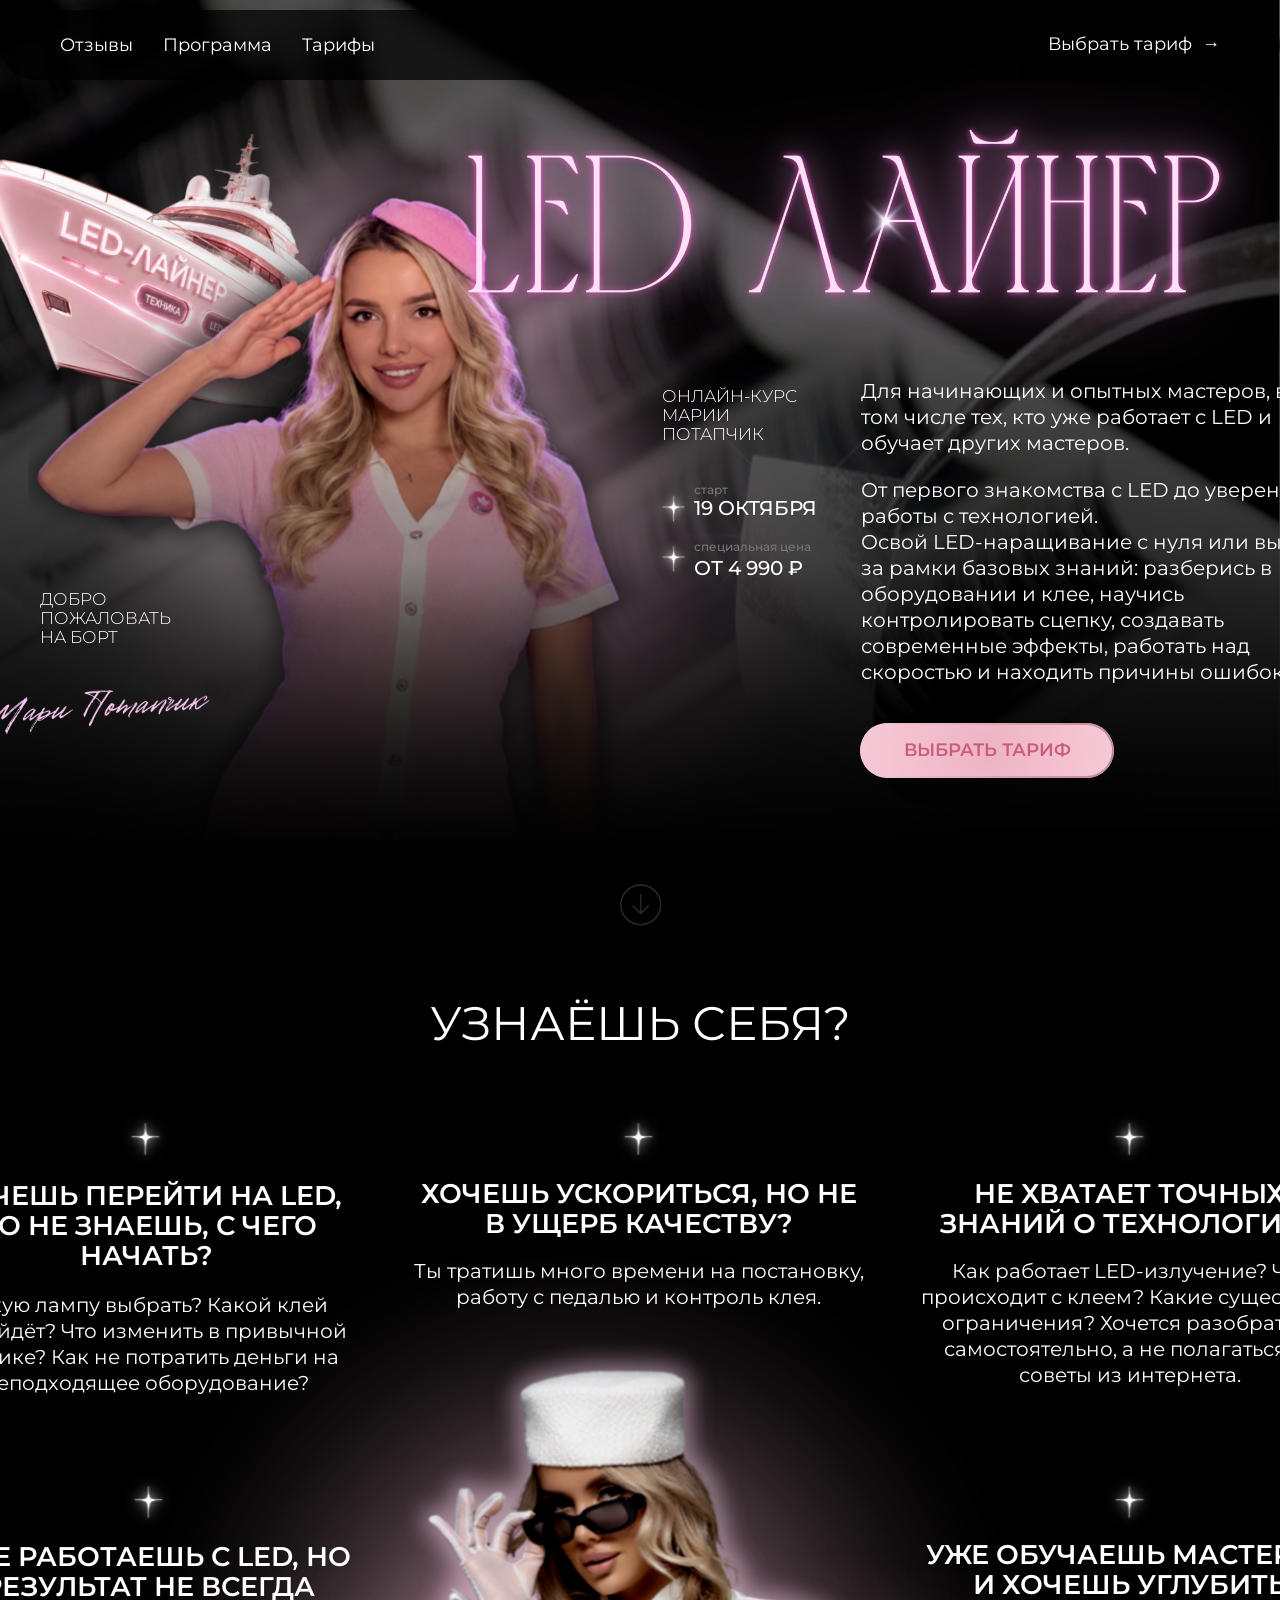
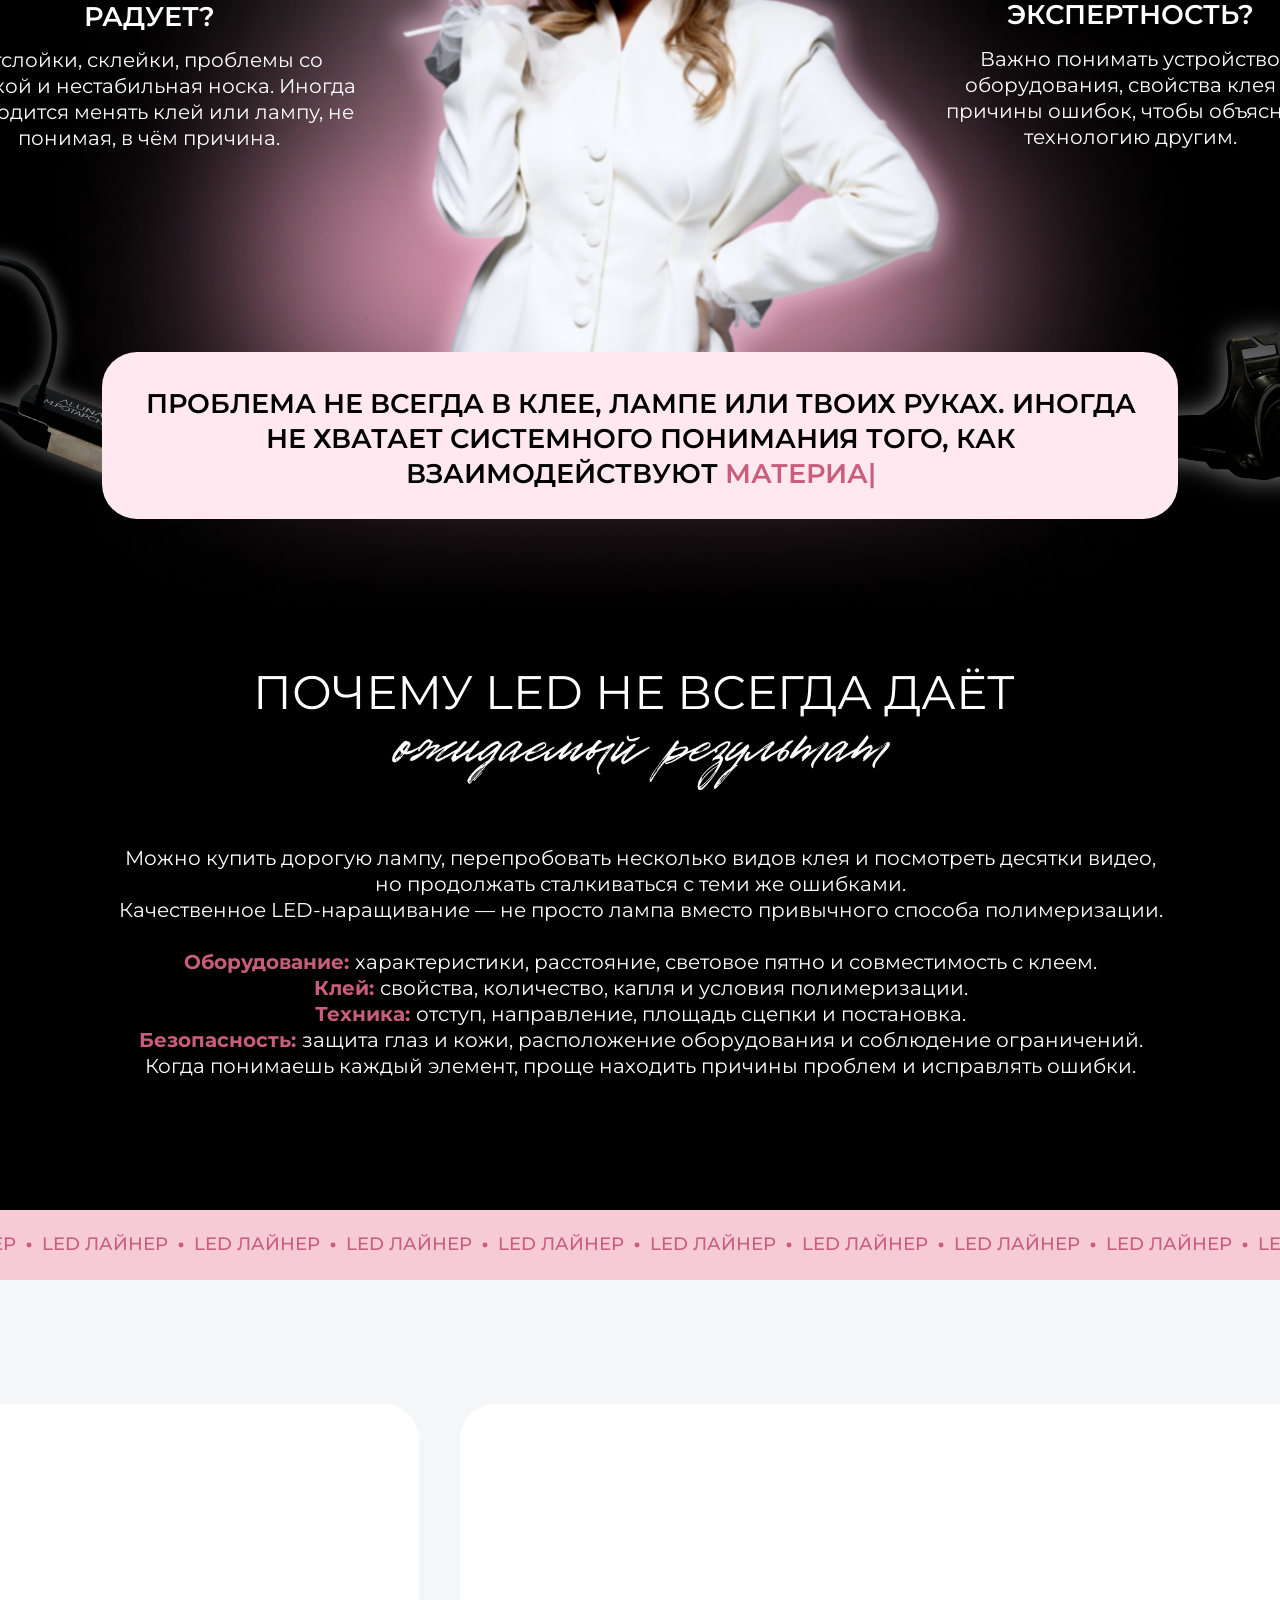
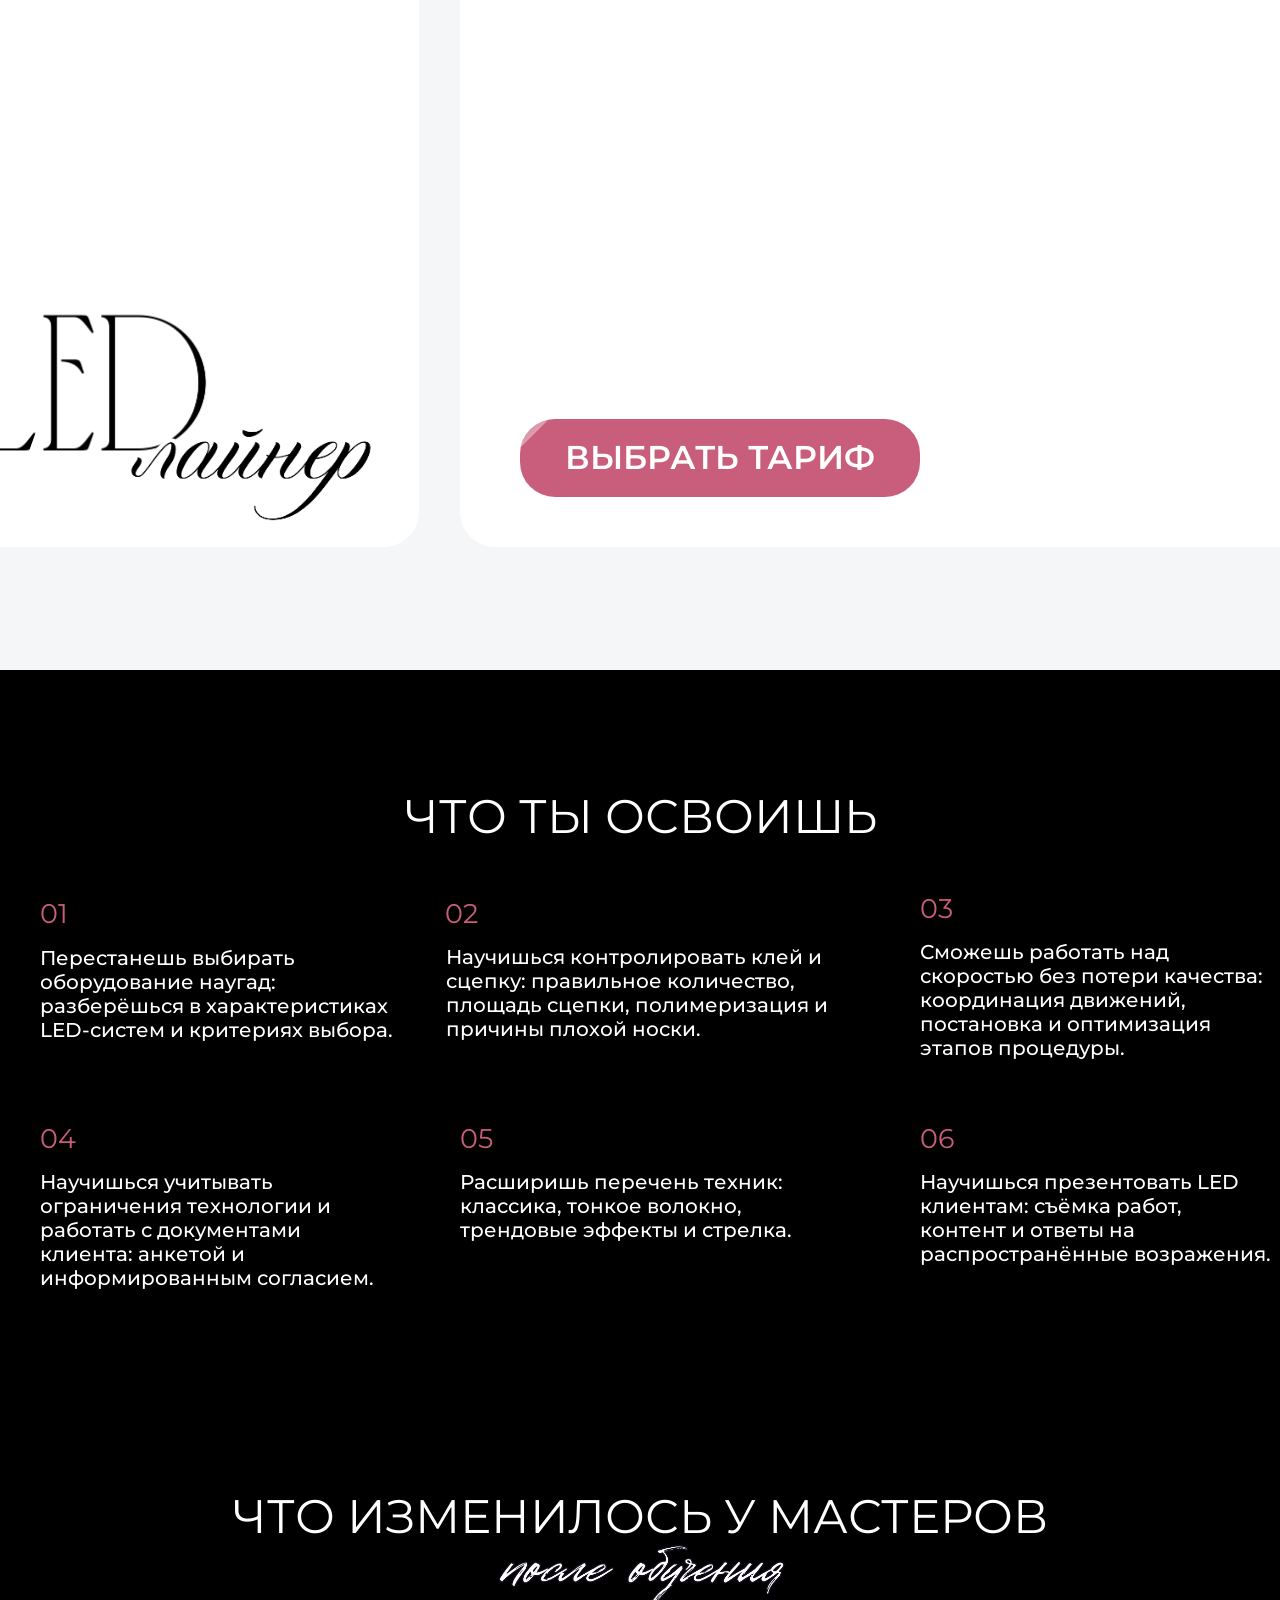
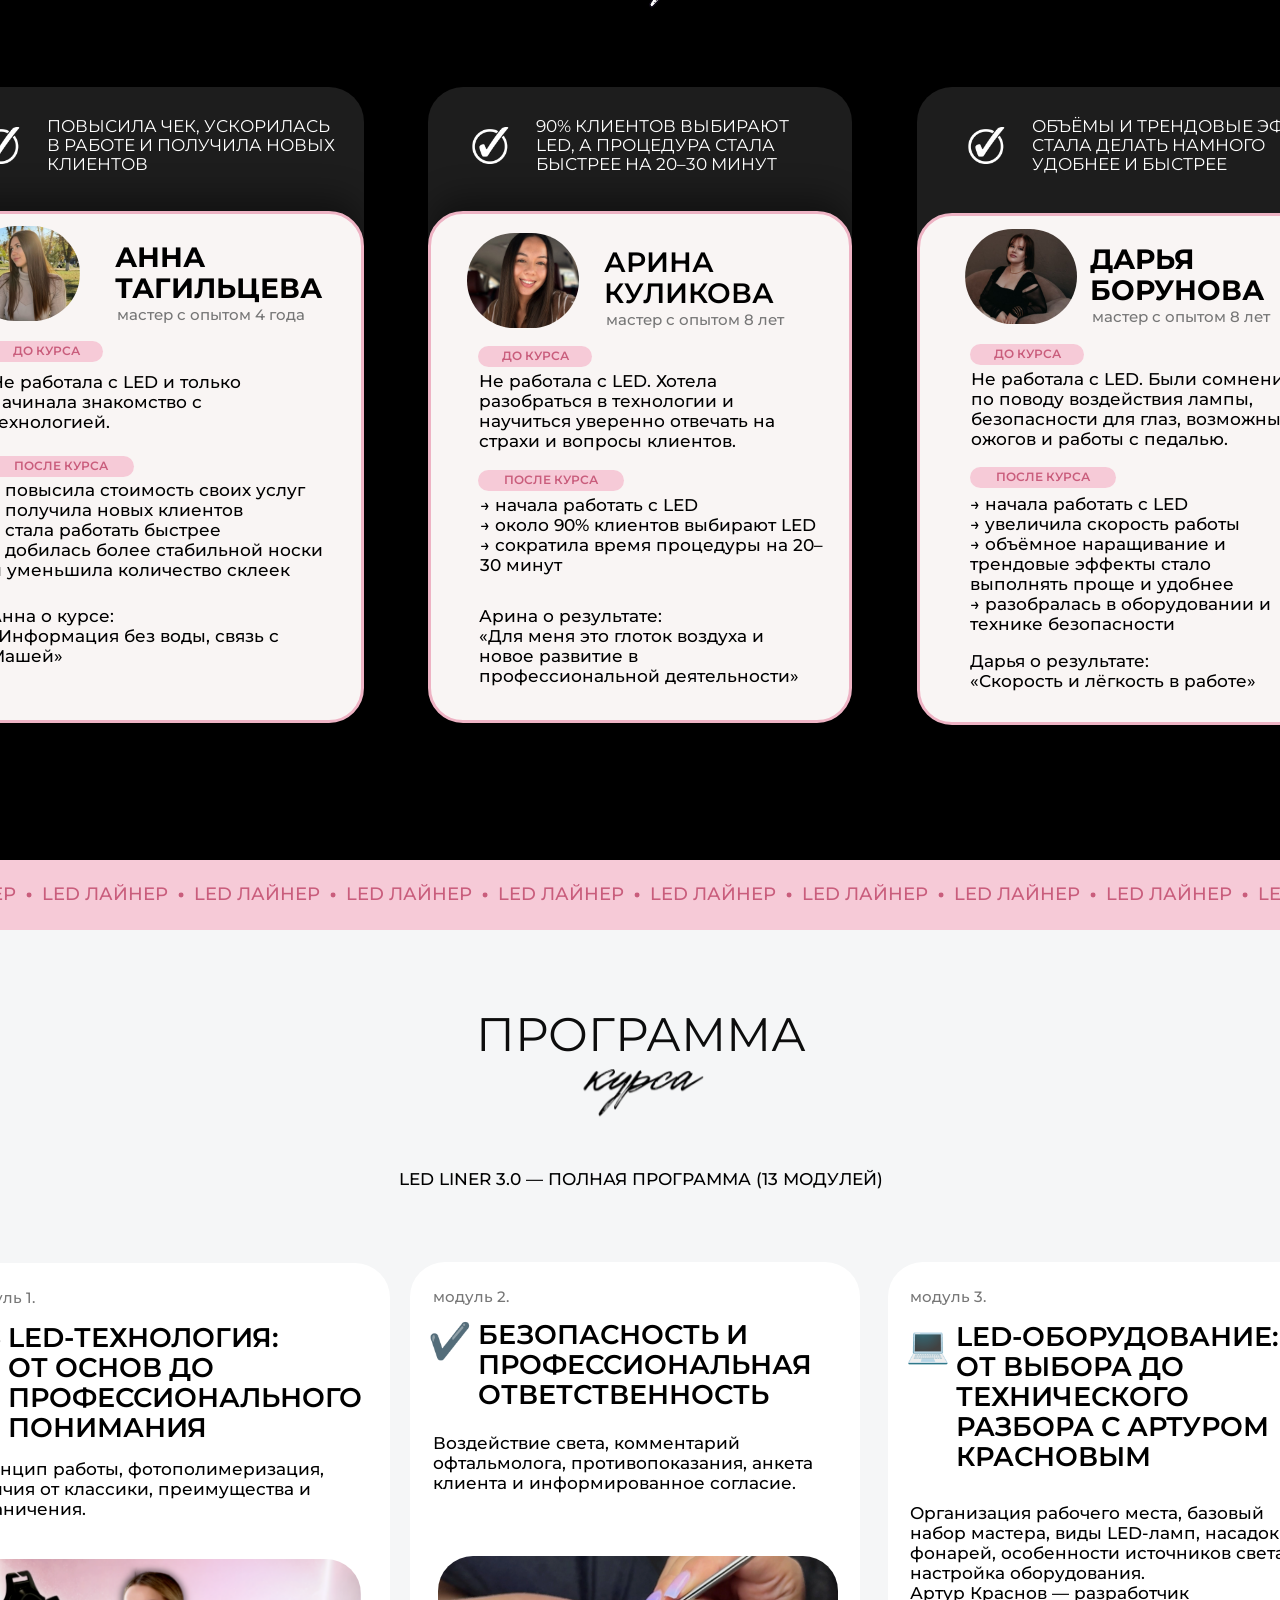
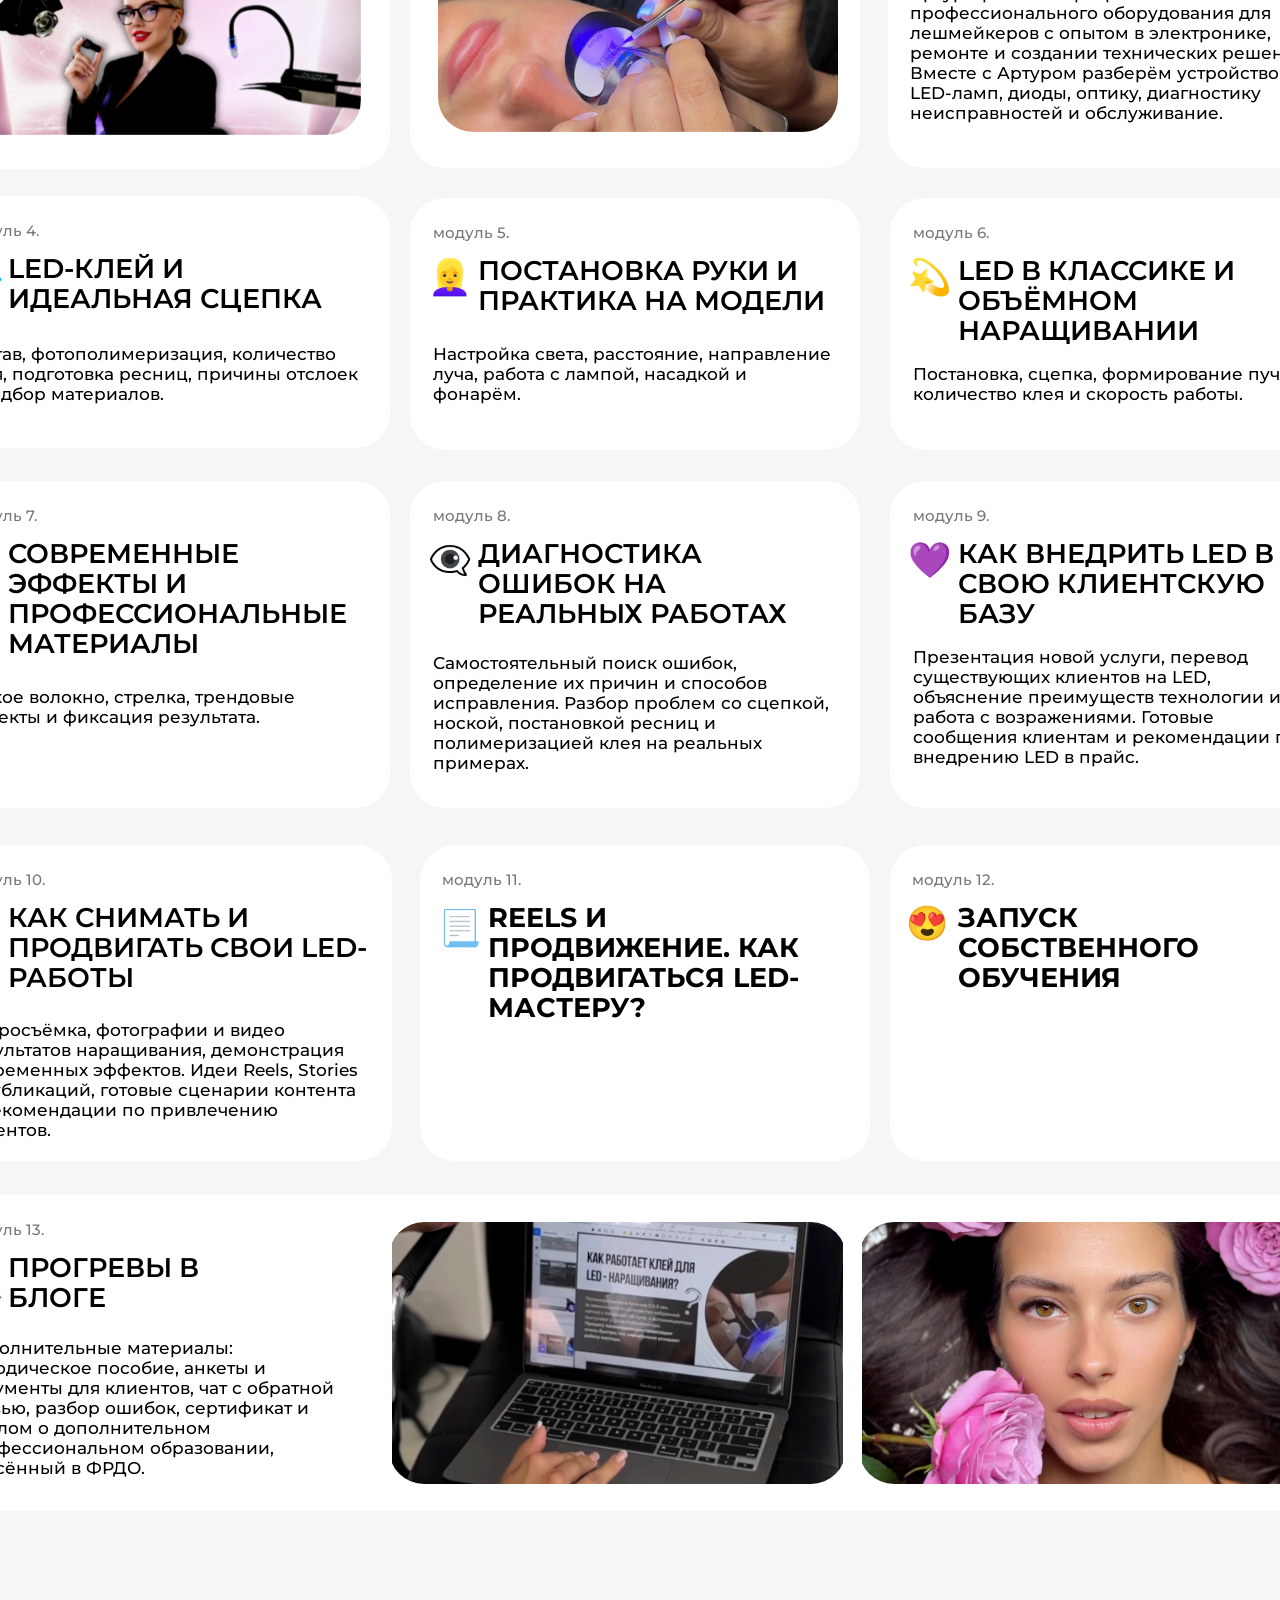
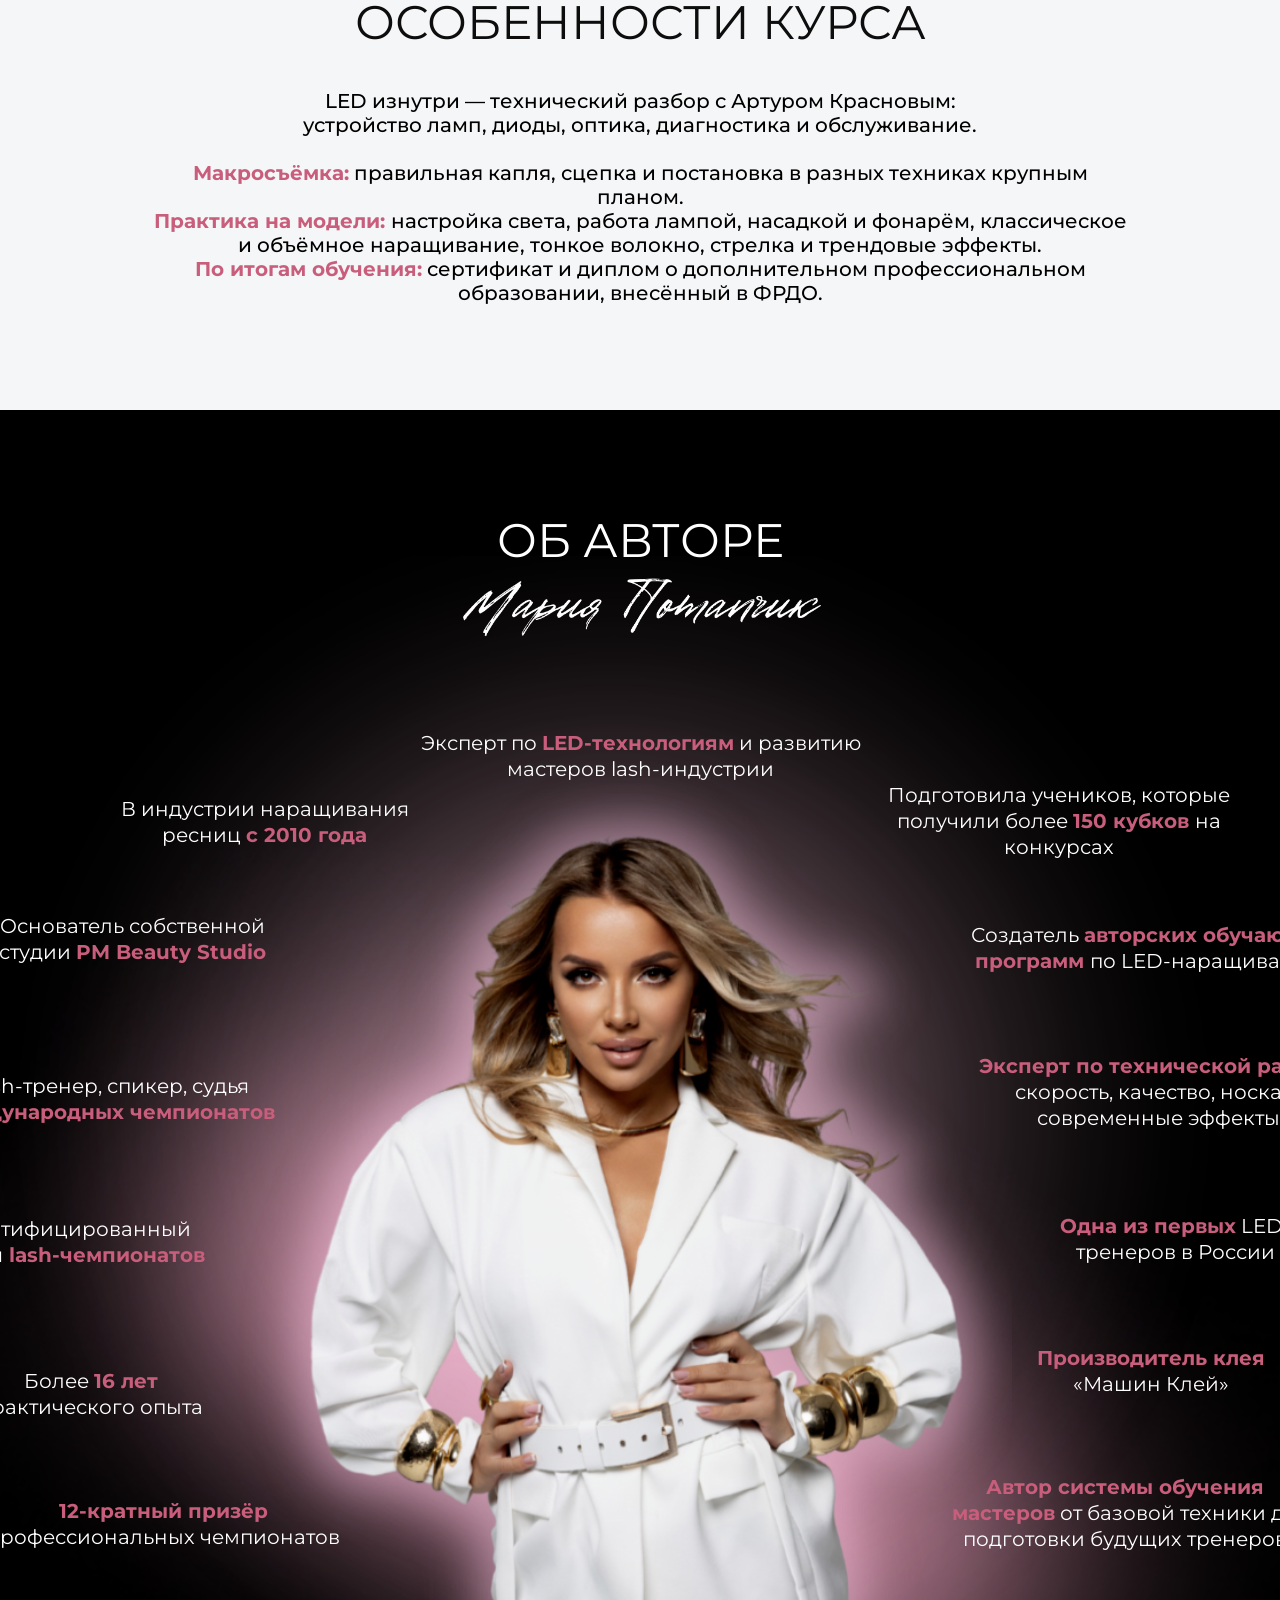
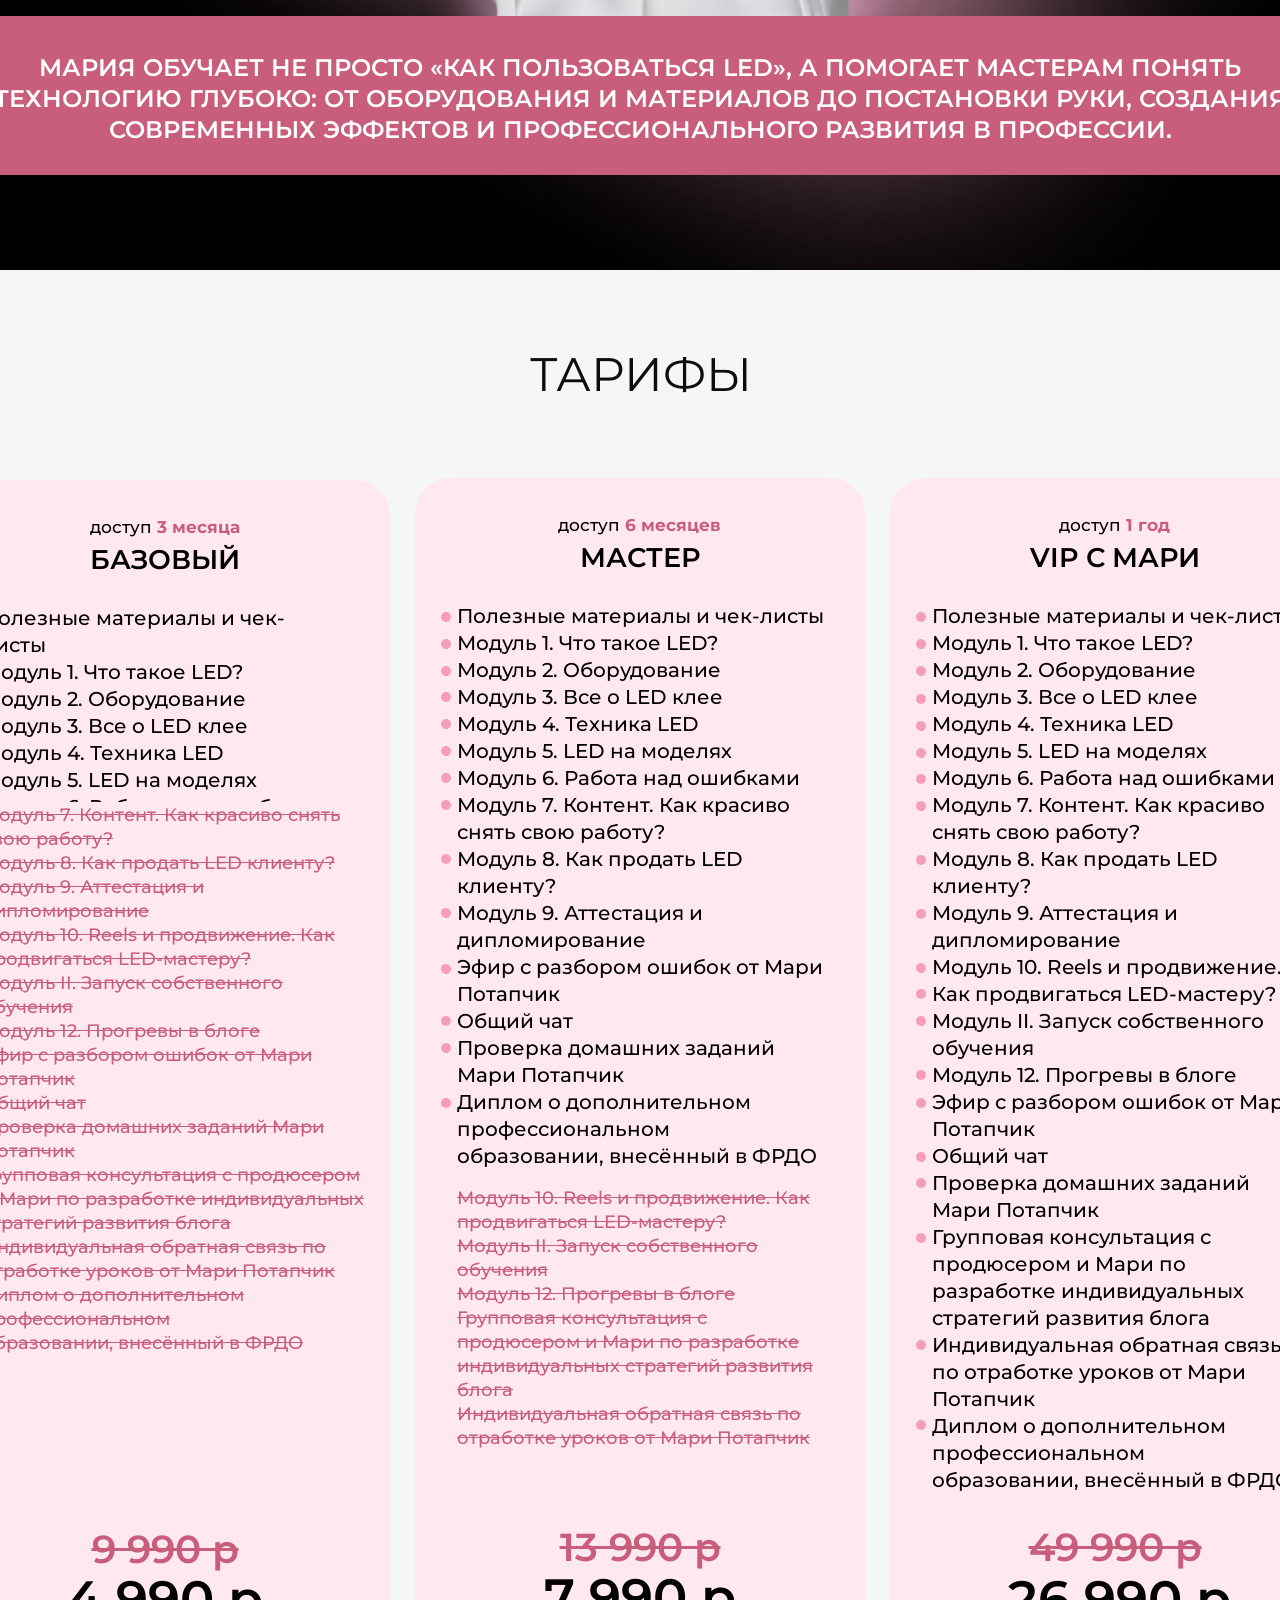
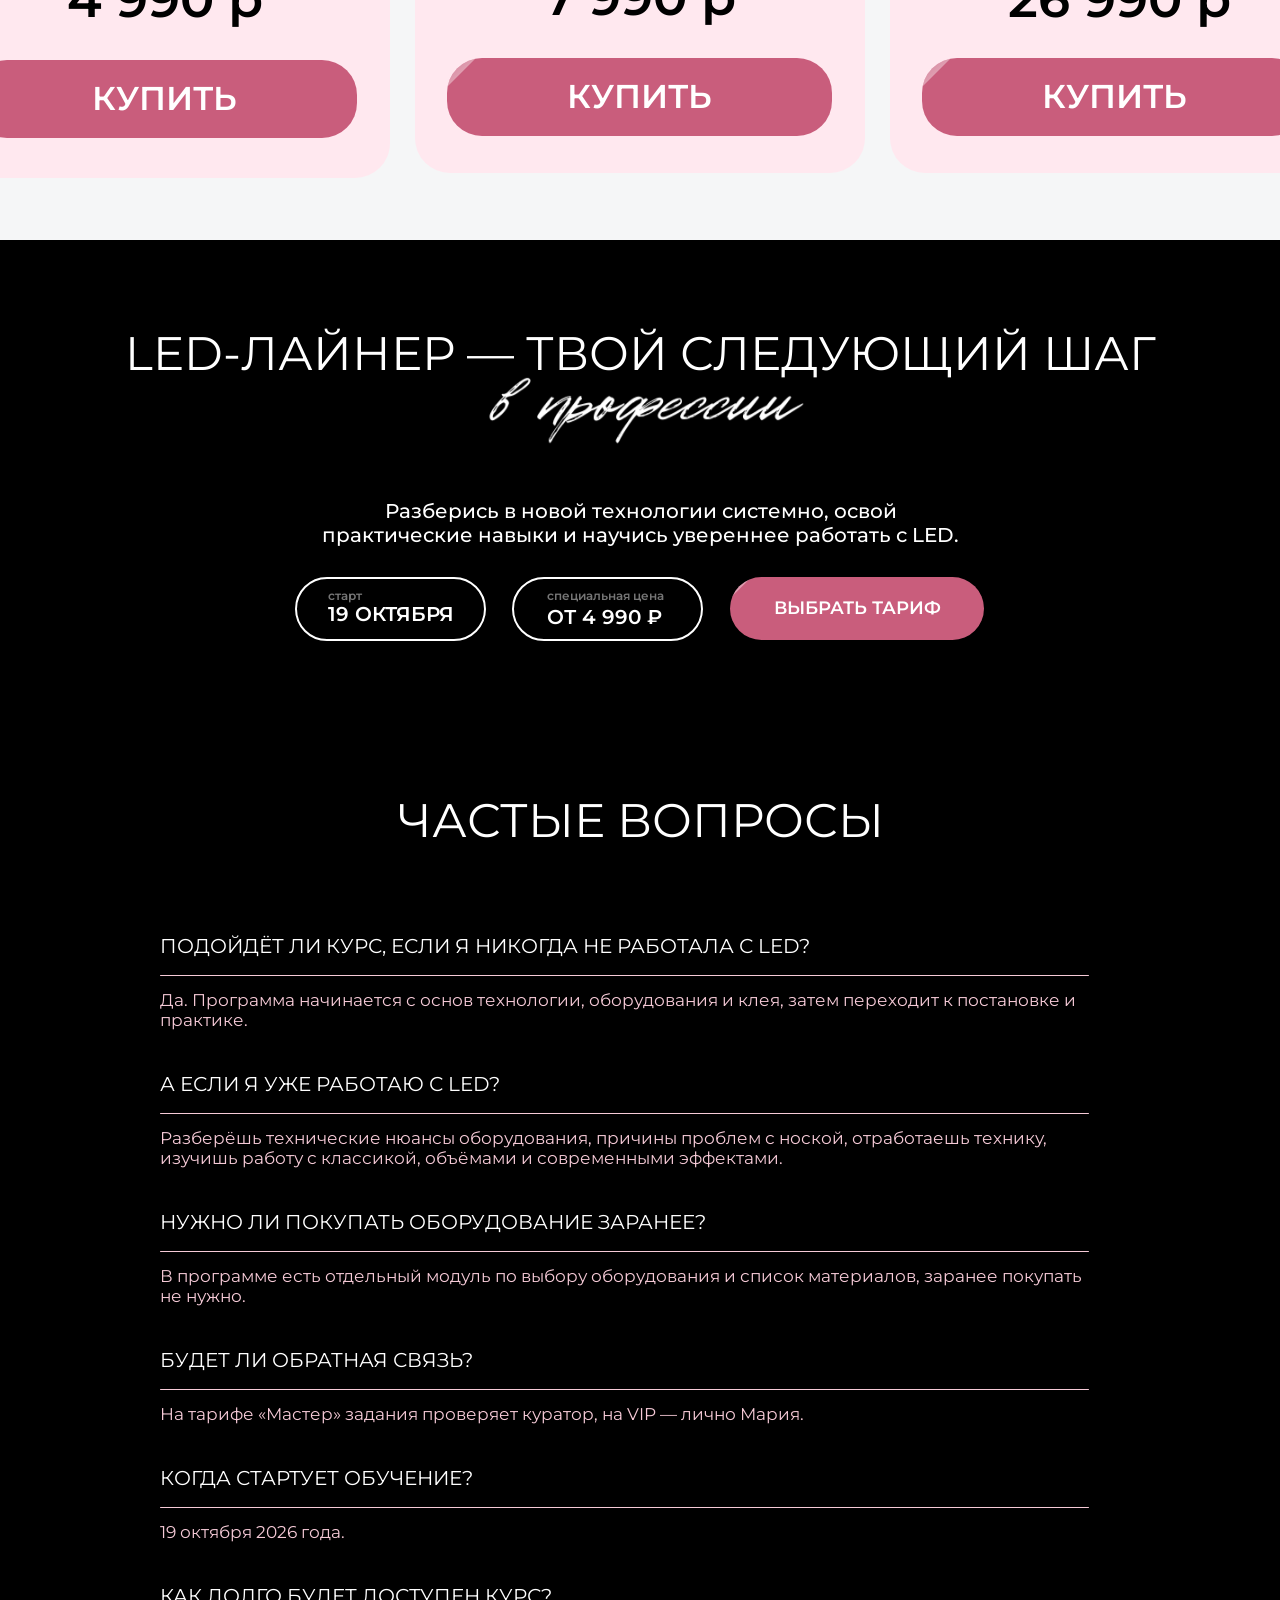
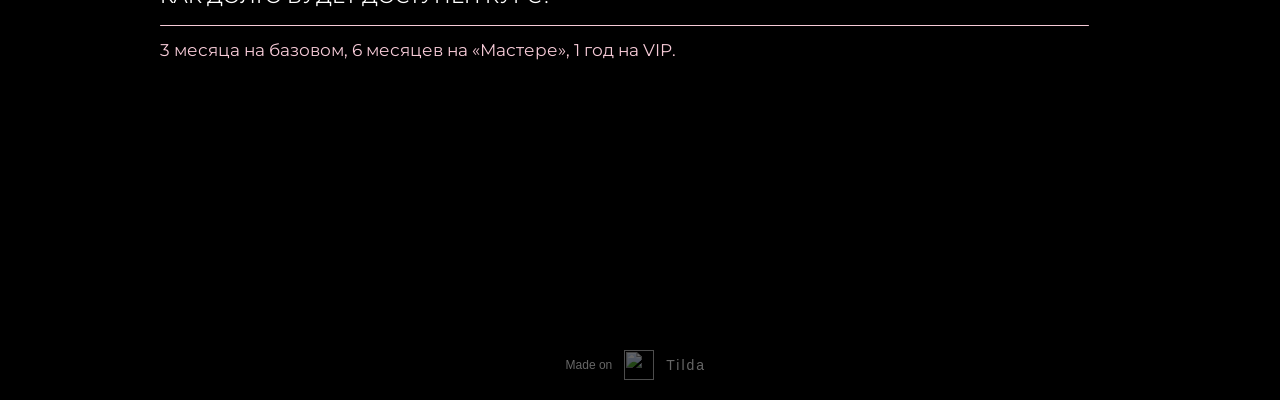
==== commit 3ae65646: "Add files via upload" ====
--- a/page272934609.html
+++ b/page272934609.html
@@ -1,21 +1,24 @@
-<!DOCTYPE html> <html> <head> <meta charset="utf-8" /> <meta http-equiv="Content-Type" content="text/html; charset=utf-8" /> <meta name="viewport" content="width=device-width, initial-scale=1.0" /> <!--metatextblock--> <title>LED LINER</title> <meta property="og:url" content="https://ledliner.tilda.ws" /> <meta property="og:title" content="LED LINER" /> <meta property="og:description" content="" /> <meta property="og:type" content="website" /> <meta property="og:image" content="images/tild3866-6431-4130-b832-653736623732__led__4.png" /> <link rel="canonical" href="https://ledliner.tilda.ws"> <!--/metatextblock--> <meta name="format-detection" content="telephone=no" /> <meta http-equiv="x-dns-prefetch-control" content="on"> <link rel="dns-prefetch" href="https://ws.tildacdn.com">  <!--favicons--> <link rel="shortcut icon" href="images/tild3632-6633-4761-b764-663937613331__led__4.png" type="image/x-icon"/> <!--/favicons--> <!-- Assets --> <script src="https://neo.tildacdn.com/js/tilda-fallback-1.0.min.js" async charset="utf-8"></script> <link rel="stylesheet" href="css/tilda-grid-3.0.min.css" type="text/css" media="all" onerror="this.loaderr='y';"/> <link rel="stylesheet" href="css/tilda-blocks-page272934609.min.css?t=1790886148" type="text/css" media="all" onerror="this.loaderr='y';" /> <link rel="preconnect" href="https://fonts.gstatic.com"> <link href="https://fonts.googleapis.com/css2?family=Playfair+Display:wght@400..900&family=Montserrat:wght@100..900&subset=latin,cyrillic" rel="stylesheet"> <link rel="stylesheet" href="css/tilda-animation-2.0.min.css" type="text/css" media="all" onerror="this.loaderr='y';" /> <link rel="stylesheet" href="css/tilda-menusub-1.1.min.css" type="text/css" media="all" onerror="this.loaderr='y';" /> <link rel="stylesheet" href="css/tilda-menu-widgeticons-1.0.min.css" type="text/css" media="all" onerror="this.loaderr='y';" /> <link rel="stylesheet" href="css/tilda-menu-burger-1.0.min.css" type="text/css" media="all" onerror="this.loaderr='y';" /> <script nomodule src="js/tilda-polyfill-1.0.min.js" charset="utf-8"></script> <script type="text/javascript">function t_onReady(func) {if(document.readyState!='loading') {func();} else {document.addEventListener('DOMContentLoaded',func);}}
-function t_onFuncLoad(funcName,okFunc,time) {if(typeof window[funcName]==='function') {okFunc();} else {setTimeout(function() {t_onFuncLoad(funcName,okFunc,time);},(time||100));}}function t_throttle(fn,threshhold,scope) {return function() {fn.apply(scope||this,arguments);};}function t396_initialScale(t){var e=document.getElementById("rec"+t);if(e){var i=e.querySelector(".t396__artboard");if(i){window.tn_scale_initial_window_width||(window.tn_scale_initial_window_width=document.documentElement.clientWidth);var a=window.tn_scale_initial_window_width,l=[],n,r=i.getAttribute("data-artboard-screens");if(r){r=r.split(",");for(var o=0;o<r.length;o++)l[o]=parseInt(r[o],10)}else l=[320,480,640,960,1200];for(var o=0;o<l.length;o++){var _=l[o];a>=_&&(n=_)}var d="edit"===window.allrecords.getAttribute("data-tilda-mode"),s="center"===t396_scaleInitial__getFieldValue(i,"valign",n,l),c="grid"===t396_scaleInitial__getFieldValue(i,"upscale",n,l),u=t396_scaleInitial__getFieldValue(i,"height_vh",n,l),g=t396_scaleInitial__getFieldValue(i,"height",n,l),w=!!window.opr&&!!window.opr.addons||!!window.opera||-1!==navigator.userAgent.indexOf(" OPR/");if(!d&&s&&!c&&!u&&g&&!w){var f=parseFloat((a/n).toFixed(3)),h=[i,i.querySelector(".t396__carrier"),i.querySelector(".t396__filter")],v=Math.floor(parseInt(g,10)*f)+"px",p;i.style.setProperty("--initial-scale-height",v);for(var o=0;o<h.length;o++)h[o].style.setProperty("height","var(--initial-scale-height)");t396_scaleInitial__getElementsToScale(i,n,l).forEach((function(t){t.style.zoom=f}))}}}}function t396_scaleInitial__getElementsToScale(t,e,i){return t?Array.prototype.slice.call(t.children).filter((function(t){if(!t)return!1;if(!t.classList.contains("t396__elem")&&!t.classList.contains("t396__group"))return!1;if(!t.querySelector(".tn-molecule, .tn-atom"))return!1;var a=!t.getAttribute("data-elem-type")&&t.classList.contains("tn-group"),l=t396_scaleInitial__getFieldValue(t,"container",e,i);return!l&&a&&(l="grid"),"grid"===l})):[]}function t396_scaleInitial__getFieldValue(t,e,i,a){if(!t)return null;var l=a[a.length-1],n=t.getAttribute(t396_scaleInitial__getFieldAttribute(t,e,i,l));if(null===n)for(var r=0;r<a.length;r++){var o=a[r];if(!(o<=i)&&null!==(n=t.getAttribute(t396_scaleInitial__getFieldAttribute(t,e,o,l))))break}return n}function t396_scaleInitial__getFieldAttribute(t,e,i,a){var l=["widthmode","heightmode","flex"],n=t.classList.contains("t396__artboard"),r=!n&&t.classList.contains("tn-group"),o="data-field-";n&&(o="data-artboard-"),r&&(o="data-group-");var _="-value",d;return(n||r&&-1!==l.indexOf(e))&&(_=""),o+e+(i===a?"":"-res-"+i)+_}window.TN_SCALE_INITIAL_VER="1.0",window.tn_scale_initial_window_width=null;</script> <script src="js/tilda-scripts-3.0.min.js" charset="utf-8" defer onerror="this.loaderr='y';"></script> <script src="js/tilda-blocks-page272934609.min.js?t=1790886148" charset="utf-8" async onerror="this.loaderr='y';"></script> <script src="js/lazyload-1.3.min.export.js" charset="utf-8" async onerror="this.loaderr='y';"></script> <script src="js/tilda-animation-2.0.min.js" charset="utf-8" async onerror="this.loaderr='y';"></script> <script src="js/tilda-menusub-1.1.min.js" charset="utf-8" async onerror="this.loaderr='y';"></script> <script src="js/tilda-menu-1.1.min.js" charset="utf-8" async onerror="this.loaderr='y';"></script> <script src="js/tilda-menu-widgeticons-1.0.min.js" charset="utf-8" async onerror="this.loaderr='y';"></script> <script src="js/tilda-menu-burger-1.0.min.js" charset="utf-8" async onerror="this.loaderr='y';"></script> <script src="js/tilda-zero-1.2.min.js" charset="utf-8" async onerror="this.loaderr='y';"></script> <script src="js/tilda-animation-ext-1.0.min.js" charset="utf-8" async onerror="this.loaderr='y';"></script> <script src="js/tilda-animation-sbs-1.0.min.js" charset="utf-8" async onerror="this.loaderr='y';"></script> <script src="js/tilda-zero-scale-1.0.min.js" charset="utf-8" async onerror="this.loaderr='y';"></script> <script src="js/tilda-events-1.0.min.js" charset="utf-8" async onerror="this.loaderr='y';"></script> <script type="text/javascript">window.dataLayer=window.dataLayer||[];</script> <script type="text/javascript">(function() {var ttt='cebo';var tt='oog';var re=new RegExp("bot|g" + tt + "le|yandex|baidu|bing|msn|duckduckbot|teoma|slurp|crawler|spider|robot|crawling|fa" + ttt + "ok","i");if((re.test(navigator.userAgent))===false&&typeof(sessionStorage)!='undefined'&&sessionStorage.getItem('visited')!=='y'&&document.visibilityState){var style=document.createElement('style');style.type='text/css';style.innerHTML='@media screen and (min-width: 980px) {.t-records {opacity: 0;}.t-records_animated {-webkit-transition: opacity ease-in-out .2s;-moz-transition: opacity ease-in-out .2s;-o-transition: opacity ease-in-out .2s;transition: opacity ease-in-out .2s;}.t-records.t-records_visible {opacity: 1;}}';document.getElementsByTagName('head')[0].appendChild(style);function t_setvisRecs(){var alr=document.querySelectorAll('.t-records');Array.prototype.forEach.call(alr,function(el) {el.classList.add("t-records_animated");});setTimeout(function() {Array.prototype.forEach.call(alr,function(el) {el.classList.add("t-records_visible");});sessionStorage.setItem("visited","y");},400);}
-document.addEventListener('DOMContentLoaded',t_setvisRecs);}})();</script></head> <body class="t-body" style="margin:0;"> <!--allrecords--> <div id="allrecords" data-tilda-export="yes" class="t-records" data-hook="blocks-collection-content-node" data-tilda-project-id="8695583" data-tilda-page-id="272934609" data-tilda-formskey="0ecc1693ce9a7dd055fd8973e8695583" data-tilda-cookie="no" data-tilda-lazy="yes" data-tilda-root-zone="com" data-tilda-project-country="RU"> <div id="rec4333846801" class="r t-rec t-screenmin-980px" style=" " data-record-type="1272" data-screen-min="980px"> <!-- T1272 --> <div id="nav4333846801marker"></div> <div class="t1272" data-menu="yes" data-full-submenu-mob="y" data-menu-widgeticons-hide="yes"> <div
+<!DOCTYPE html> <html> <head> <meta charset="utf-8" /> <meta http-equiv="Content-Type" content="text/html; charset=utf-8" /> <meta name="viewport" content="width=device-width, initial-scale=1.0" /> <!--metatextblock--> <title>LED LINER</title> <meta property="og:url" content="https://ledliner.tilda.ws" /> <meta property="og:title" content="LED LINER" /> <meta property="og:description" content="" /> <meta property="og:type" content="website" /> <meta property="og:image" content="images/tild3866-6431-4130-b832-653736623732__led__4.png" /> <link rel="canonical" href="https://ledliner.tilda.ws"> <!--/metatextblock--> <meta name="format-detection" content="telephone=no" /> <meta http-equiv="x-dns-prefetch-control" content="on"> <link rel="dns-prefetch" href="https://ws.tildacdn.com">  <!--favicons--> <link rel="shortcut icon" href="images/tild3632-6633-4761-b764-663937613331__led__4.png" type="image/x-icon"/> <!--/favicons--> <!-- Assets --> <script src="https://neo.tildacdn.com/js/tilda-fallback-1.0.min.js" async charset="utf-8"></script> <link rel="stylesheet" href="css/tilda-grid-3.0.min.css" type="text/css" media="all" onerror="this.loaderr='y';"/> <link rel="stylesheet" href="css/tilda-blocks-page272934609.min.css?t=1791208515" type="text/css" media="all" onerror="this.loaderr='y';" /> <link rel="preconnect" href="https://fonts.gstatic.com"> <link href="https://fonts.googleapis.com/css2?family=Playfair+Display:wght@400..900&family=Montserrat:wght@100..900&subset=latin,cyrillic" rel="stylesheet"> <link rel="stylesheet" href="css/tilda-animation-2.0.min.css" type="text/css" media="all" onerror="this.loaderr='y';" /> <link rel="stylesheet" href="css/tilda-menusub-1.1.min.css" type="text/css" media="all" onerror="this.loaderr='y';" /> <link rel="stylesheet" href="css/tilda-menu-widgeticons-1.0.min.css" type="text/css" media="all" onerror="this.loaderr='y';" /> <link rel="stylesheet" href="css/tilda-menu-burger-1.0.min.css" type="text/css" media="all" onerror="this.loaderr='y';" /> <script nomodule src="js/tilda-polyfill-1.0.min.js" charset="utf-8"></script> <script type="text/javascript">function t_onReady(func) {if(document.readyState!='loading') {func();} else {document.addEventListener('DOMContentLoaded',func);}}
+function t_onFuncLoad(funcName,okFunc,time) {if(typeof window[funcName]==='function') {okFunc();} else {setTimeout(function() {t_onFuncLoad(funcName,okFunc,time);},(time||100));}}function t_throttle(fn,threshhold,scope) {return function() {fn.apply(scope||this,arguments);};}function t396_initialScale(t){var e=document.getElementById("rec"+t);if(e){var i=e.querySelector(".t396__artboard");if(i){window.tn_scale_initial_window_width||(window.tn_scale_initial_window_width=document.documentElement.clientWidth);var a=window.tn_scale_initial_window_width,l=[],n,r=i.getAttribute("data-artboard-screens");if(r){r=r.split(",");for(var o=0;o<r.length;o++)l[o]=parseInt(r[o],10)}else l=[320,480,640,960,1200];for(var o=0;o<l.length;o++){var _=l[o];a>=_&&(n=_)}var d="edit"===window.allrecords.getAttribute("data-tilda-mode"),s="center"===t396_scaleInitial__getFieldValue(i,"valign",n,l),c="grid"===t396_scaleInitial__getFieldValue(i,"upscale",n,l),u=t396_scaleInitial__getFieldValue(i,"height_vh",n,l),g=t396_scaleInitial__getFieldValue(i,"height",n,l),w=!!window.opr&&!!window.opr.addons||!!window.opera||-1!==navigator.userAgent.indexOf(" OPR/");if(!d&&s&&!c&&!u&&g&&!w){var f=parseFloat((a/n).toFixed(3)),h=[i,i.querySelector(".t396__carrier"),i.querySelector(".t396__filter")],v=Math.floor(parseInt(g,10)*f)+"px",p;i.style.setProperty("--initial-scale-height",v);for(var o=0;o<h.length;o++)h[o].style.setProperty("height","var(--initial-scale-height)");t396_scaleInitial__getElementsToScale(i,n,l).forEach((function(t){t.style.zoom=f}))}}}}function t396_scaleInitial__getElementsToScale(t,e,i){return t?Array.prototype.slice.call(t.children).filter((function(t){if(!t)return!1;if(!t.classList.contains("t396__elem")&&!t.classList.contains("t396__group"))return!1;if(!t.querySelector(".tn-molecule, .tn-atom"))return!1;var a=!t.getAttribute("data-elem-type")&&t.classList.contains("tn-group"),l=t396_scaleInitial__getFieldValue(t,"container",e,i);return!l&&a&&(l="grid"),"grid"===l})):[]}function t396_scaleInitial__getFieldValue(t,e,i,a){if(!t)return null;var l=a[a.length-1],n=t.getAttribute(t396_scaleInitial__getFieldAttribute(t,e,i,l));if(null===n)for(var r=0;r<a.length;r++){var o=a[r];if(!(o<=i)&&null!==(n=t.getAttribute(t396_scaleInitial__getFieldAttribute(t,e,o,l))))break}return n}function t396_scaleInitial__getFieldAttribute(t,e,i,a){var l=["widthmode","heightmode","flex"],n=t.classList.contains("t396__artboard"),r=!n&&t.classList.contains("tn-group"),o="data-field-";n&&(o="data-artboard-"),r&&(o="data-group-");var _="-value",d;return(n||r&&-1!==l.indexOf(e))&&(_=""),o+e+(i===a?"":"-res-"+i)+_}window.TN_SCALE_INITIAL_VER="1.0",window.tn_scale_initial_window_width=null;</script> <script src="js/tilda-scripts-3.0.min.js" charset="utf-8" defer onerror="this.loaderr='y';"></script> <script src="js/tilda-blocks-page272934609.min.js?t=1791208515" charset="utf-8" async onerror="this.loaderr='y';"></script> <script src="js/lazyload-1.3.min.export.js" charset="utf-8" async onerror="this.loaderr='y';"></script> <script src="js/tilda-animation-2.0.min.js" charset="utf-8" async onerror="this.loaderr='y';"></script> <script src="js/tilda-menusub-1.1.min.js" charset="utf-8" async onerror="this.loaderr='y';"></script> <script src="js/tilda-menu-1.1.min.js" charset="utf-8" async onerror="this.loaderr='y';"></script> <script src="js/tilda-menu-widgeticons-1.0.min.js" charset="utf-8" async onerror="this.loaderr='y';"></script> <script src="js/tilda-menu-burger-1.0.min.js" charset="utf-8" async onerror="this.loaderr='y';"></script> <script src="js/tilda-zero-1.2.min.js" charset="utf-8" async onerror="this.loaderr='y';"></script> <script src="js/tilda-t635-typed-1.0.min.js" charset="utf-8" async onerror="this.loaderr='y';"></script> <script src="js/tilda-animation-ext-1.0.min.js" charset="utf-8" async onerror="this.loaderr='y';"></script> <script src="js/tilda-animation-sbs-1.0.min.js" charset="utf-8" async onerror="this.loaderr='y';"></script> <script src="js/tilda-zero-scale-1.0.min.js" charset="utf-8" async onerror="this.loaderr='y';"></script> <script src="js/tilda-events-1.0.min.js" charset="utf-8" async onerror="this.loaderr='y';"></script> <script type="text/javascript">window.dataLayer=window.dataLayer||[];</script> <script type="text/javascript">(function() {var ttt='cebo';var tt='oog';var re=new RegExp("bot|g" + tt + "le|yandex|baidu|bing|msn|duckduckbot|teoma|slurp|crawler|spider|robot|crawling|fa" + ttt + "ok","i");if((re.test(navigator.userAgent))===false&&typeof(sessionStorage)!='undefined'&&sessionStorage.getItem('visited')!=='y'&&document.visibilityState){var style=document.createElement('style');style.type='text/css';style.innerHTML='@media screen and (min-width: 980px) {.t-records {opacity: 0;}.t-records_animated {-webkit-transition: opacity ease-in-out .2s;-moz-transition: opacity ease-in-out .2s;-o-transition: opacity ease-in-out .2s;transition: opacity ease-in-out .2s;}.t-records.t-records_visible {opacity: 1;}}';document.getElementsByTagName('head')[0].appendChild(style);function t_setvisRecs(){var alr=document.querySelectorAll('.t-records');Array.prototype.forEach.call(alr,function(el) {el.classList.add("t-records_animated");});setTimeout(function() {Array.prototype.forEach.call(alr,function(el) {el.classList.add("t-records_visible");});sessionStorage.setItem("visited","y");},400);}
+document.addEventListener('DOMContentLoaded',t_setvisRecs);}})();</script></head> <body class="t-body" style="margin:0;"> <!--allrecords--> <div id="allrecords" data-tilda-export="yes" class="t-records" data-hook="blocks-collection-content-node" data-tilda-project-id="8695583" data-tilda-page-id="272934609" data-tilda-formskey="0ecc1693ce9a7dd055fd8973e8695583" data-tilda-cookie="no" data-tilda-lazy="yes" data-tilda-root-zone="com" data-tilda-project-country="RU"> <div id="rec4333846801" class="r t-rec" style=" " data-record-type="1272"> <!-- T1272 --> <div id="nav4333846801marker"></div> <div class="t1272" data-menu="yes" data-full-submenu-mob="y" data-menu-widgeticons-hide="yes"> <div class="t-menu-base__mobile-menu tmenu-mobile tmenu-mobile_positionfixed"> <div class="tmenu-mobile__container tmenu-mobile__container_right tmenu-mobile__container_logoleft tmenu-mobile__container_withoutlogo"> <button type="button"
+aria-expanded="false"
+aria-label="Навигационное меню"
+class="t-menu-burger t-menuburger t-menu-base__burger_mlauto"> <div class="t-menu-burger__icon t-menu-burger__icon_fourth"> <span style="background-color: #ffe8ef;"></span> <span style="background-color: #ffe8ef;"></span> <span style="background-color: #ffe8ef;"></span> <span style="background-color: #ffe8ef;"></span> </div> </button> <style>#rec4333846801 .t-menu-burger__text{color:#ffe8ef;}</style> <style>#rec4333846801 .t-menu-burger{border-radius:10px;}</style> </div> </div> <style>.tmenu-mobile{background-color:#111;display:none;width:100%;top:0;z-index:990;}.tmenu-mobile_positionfixed{position:fixed;}.tmenu-mobile__text{color:#000;}.tmenu-mobile__container{min-height:64px;padding:20px;position:relative;box-sizing:border-box;display:flex;justify-content:space-between;align-items:center;}.tmenu-mobile__list{display:block;}.tmenu-mobile__container_logocenter>.t-menu-base__logowrapper,.tmenu-mobile__container_logocenter>.tmenu-mobile__text{position:absolute;left:50%;transform:translateX(-50%);}.tmenu-mobile__burgerlogo{display:inline-block;font-size:24px;font-weight:400;white-space:nowrap;vertical-align:middle;}@media screen and (max-width:960px){.tmenu-mobile__menucontent_hidden{display:none;height:auto;}.tmenu-mobile{display:block;}}@media screen and (max-width:960px){#rec4333846801 .t-menu-base.tmenu-mobile__menucontent_fixed{position:fixed;top:64px;}}</style> <style>#rec4333846801 .tmenu-mobile__burgerlogo a{font-size:20px;line-height:1;font-weight:600;color:#000000;}</style> <style>#rec4333846801 .tmenu-mobile__burgerlogo__title{font-size:20px;line-height:1;font-weight:600;color:#000000;}</style> <div
 id="nav4333846801"
 class="t-menu-base t-menu-base_positionfixed
-t-menu-base_mobile-center
-" data-navmarker="nav4333846801marker" data-appearoffset="" data-bgopacity-two="0.2" data-menu="yes" data-bgcolor-hex="#000000" data-bgcolor-rgba="rgba(0,0,0,0.70)" data-bgopacity="0.7" data-bgcolor-rgba-afterscroll="rgba(0,0,0,0.20)" data-menushadow="" data-menushadow-css=""> <div
+tmenu-mobile__menucontent_hidden tmenu-mobile__menucontent_fixed t-menu-base_mobile-center
+t-menu-base__burgermenu__dropdown t-menu-base__burgermenu__dropdown_right" data-navmarker="nav4333846801marker" data-appearoffset="" data-bgopacity-two="0.2" data-menu="yes" data-bgcolor-hex="#000000" data-bgcolor-rgba="rgba(0,0,0,0.70)" data-bgopacity="0.7" data-bgcolor-rgba-afterscroll="rgba(0,0,0,0.20)" data-menushadow="" data-menushadow-css=""> <div
 class="t-menu-base__maincontainer
 t-menu-base__maincontainer_12 t-menu-base__maincontainer_12-0 t-menu-base__maincontainer_logocenter "> <ul role="list" class="t-menu-base__list t-menu__list t-menu-base__list_leftside t-menu-base__list_align-left"> <li class="t-menu-base__list-item"> <div
 class="t-menu__link-wrapper" data-menu-submenu-hook=""> <a class="t-menu__link-item"
-href="#rec4333676401" data-menu-item-number="1">Отзывы</a> </div> </li> <li class="t-menu-base__list-item"> <div
+href="#rec4488412901" data-menu-item-number="1">Отзывы</a> </div> </li> <li class="t-menu-base__list-item"> <div
 class="t-menu__link-wrapper" data-menu-submenu-hook=""> <a class="t-menu__link-item"
 href="#rec4335984101" data-menu-item-number="2">Программа</a> </div> </li> <li class="t-menu-base__list-item"> <div
 class="t-menu__link-wrapper" data-menu-submenu-hook=""> <a class="t-menu__link-item"
 href="#rec4398025501" data-menu-item-number="3">Тарифы</a> </div> </li> </ul> <div class="t-menu-base__rightwrapper t-menu-base__wrapper" style=""> <div class="t-menu-base__additionalwrapper"> <div class="t-menu-base__buttons"> <div class="t-menu-base__button"> <a
 class="t-btntext t-btntext_type_button t-btntext_smd"
-href="#rec4398025501"><span class="t-btntext__text">Выбрать тариф</span> <style>#rec4333846801 .t-btntext.t-btntext_type_button{color:#ffffff;--border-width:0px;border-style:none !important;box-shadow:none !important;font-family:var(--t-text-font,Arial);font-weight:400;transition-duration:0.2s;transition-property:background-color,color,border-color,box-shadow,opacity,transform,gap;transition-timing-function:ease-in-out;}</style></a> </div> </div> </div> </div> </div> </div> </div> <script>t_onReady(function() {t_onFuncLoad('t_menuBase__interactFromKeyboard',function() {t_menuBase__interactFromKeyboard('4333846801');});t_onFuncLoad('t1272_init',function() {t1272_init('4333846801');});t_onFuncLoad('t_menuBase__setBGcolor',function() {t_menuBase__setBGcolor('4333846801','.t-menu-base, .t-menu-base__maincontainer');window.addEventListener('resize',t_throttle(function() {t_menuBase__setBGcolor('4333846801','.t-menu-base, .t-menu-base__maincontainer');}));});});t_onReady(function() {t_onFuncLoad('t_menuBase__highlightActiveLinks',function() {t_menuBase__highlightActiveLinks('.t-menu-base__list-item a');});t_onFuncLoad('t_menuBase__findAnchorLinks',function() {t_menuBase__findAnchorLinks('4333846801','.t-menu-base__list-item a');});});t_onReady(function(){var rec=document.querySelector('#rec4333846801');if(!rec) return
-rec.setAttribute('data-animationappear','off');rec.style.opacity=1;});t_onReady(function() {var bgSelector='.t-menu-base, .t-menu-base__maincontainer';t_onFuncLoad('t_menuBase__changeBgOpacity',function() {t_menuBase__changeBgOpacity('4333846801',bgSelector);window.addEventListener('scroll',t_throttle(function() {t_menuBase__changeBgOpacity('4333846801',bgSelector);}));});});</script> <style>#rec4333846801 .t-menu__link-item{-webkit-transition:color 0.3s ease-in-out,opacity 0.3s ease-in-out;transition:color 0.3s ease-in-out,opacity 0.3s ease-in-out;}@media (hover:hover){#rec4333846801 .t-menu__link-item:not(.t-active):not(.tooltipstered):hover{color:#eeb3c4 !important;}}#rec4333846801 .t-menu__link-item:not(.t-active):not(.tooltipstered):focus-visible{color:#eeb3c4 !important;}@supports (overflow:-webkit-marquee) and (justify-content:inherit){#rec4333846801 .t-menu__link-item,#rec4333846801 .t-menu__link-item.t-active{opacity:1 !important;}}</style> <style>#rec4333846801 .t-menu-base__textlogo{font-size:20px;line-height:1;font-weight:600;color:#000000;}#rec4333846801 a.t-menu__link-item{font-size:18px;font-weight:400;color:#ffffff;font-family:var(--t-text-font,Arial);}#rec4333846801 .t-menu-base__right_descr{font-size:14px;color:#ffffff;font-family:var(--t-text-font,Arial);}#rec4333846801 .t-menu-base__langs_flex .t-menu-base__langs-item a{text-transform:uppercase;color:#ffffff;font-family:var(--t-text-font,Arial);font-weight:600;}#rec4333846801 .t-menu-base__langs-button{text-transform:uppercase;color:#ffffff;font-family:var(--t-text-font,Arial);font-weight:600;}</style> <style>#rec4333846801 .t-menu-base__maincontainer{min-height:70px;}#rec4333846801 .t-menu-base,#rec4333846801 .t-menu-base__maincontainer{border-radius:50px;}#rec4333846801 .t-menu-base{min-height:70px;}#rec4333846801 .t-menu-base{background-color:rgba(0,0,0,0.70);}#rec4333846801 .t-menusub__menu--fullscreen{background-color:rgba(0,0,0,1) !important;}@media screen and (max-width:960px){#rec4333846801 .t-menu-base{position:static;}#rec4333846801 .t-menu-base__maincontainer{background-color:#000000 !important;}#rec4333846801 .t-menu-base__burgermenu__fullscreen .t-menu-base__maincontainer{padding-top:calc(64px + 0px + 40px);}.t1272__body_menushowed #rec4333846801 .t-menu-base__overlay{-webkit-backdrop-filter:blur(0);backdrop-filter:blur(0);background-color:rgba(0,0,0,0.6) !important;}#rec4333846801 .t-menu-base.t-menu-base__burgermenu__fullwidth{background-color:rgba(0,0,0,0.6) !important;}#rec4333846801 .t-menu-base__burgermenu__sidebar{}#rec4333846801 .t-menu-base__maincontainer.t-menu-base__burgermenu__fullscreen,#rec4333846801 .t-menu-base__maincontainer.t-menu-base__burgermenu__sidebar{min-height:calc(100vh - 70px);}#rec4333846801 .t-menu-base{right:0;}#rec4333846801 .t-menu-base__burgermenu,#rec4333846801 .t-menu-base__burgermenu__close-button{background-color:#000000 !important;}}@media screen and (min-width:961px){#rec4333846801 .t-menu-base{margin-top:10px !important;}}#rec4333846801 .t1272 .t-menu-base__maincontainer{-webkit-backdrop-filter:blur(4px);backdrop-filter:blur(4px);z-index:1;}</style> </div> <div id="rec4331947401" class="r t-rec" style=" " data-animationappear="off" data-record-type="396"> <!-- T396 --> <style>#rec4331947401 .t396__artboard{height:840px;background-color:#000000;}#rec4331947401 .t396__filter{height:840px;background-color:rgba(0,0,0,0.6);}#rec4331947401 .t396__carrier{height:840px;background-position:center center;background-attachment:fixed;transform:translate3d(0,0,0);-moz-transform:unset;background-image:url('images/tild3736-6337-4635-a333-303639393633__-__resize__20x__0caa25447615e0561624.jpg');background-size:cover;background-repeat:no-repeat;}@media screen and (min-width:1199px){#rec4331947401 .t396__carrier-wrapper{position:absolute;width:100%;height:100%;top:0;left:0;-webkit-clip-path:inset(0 0 0 0);clip-path:inset(0 0 0 0);}#rec4331947401 .t396__carrier{position:fixed;display:block;width:100%;height:100% !important;top:0;left:0;background-size:cover;background-position:center center;transform:translateZ(0);will-change:transform;pointer-events:none;}}@media screen and (max-width:1199px){#rec4331947401 .t396__carrier-wrapper{position:absolute;width:100%;height:100%;top:0;left:0;-webkit-clip-path:inset(0 0 0 0);clip-path:inset(0 0 0 0);}}@media screen and (max-width:1199px){#rec4331947401 .t396__artboard,#rec4331947401 .t396__filter,#rec4331947401 .t396__carrier{}#rec4331947401 .t396__filter{}#rec4331947401 .t396__carrier{background-attachment:scroll;}}@media screen and (max-width:959px){#rec4331947401 .t396__artboard,#rec4331947401 .t396__filter,#rec4331947401 .t396__carrier{}#rec4331947401 .t396__filter{}#rec4331947401 .t396__carrier{background-attachment:scroll;}}@media screen and (max-width:639px){#rec4331947401 .t396__artboard,#rec4331947401 .t396__filter,#rec4331947401 .t396__carrier{}#rec4331947401 .t396__filter{}#rec4331947401 .t396__carrier{background-attachment:scroll;}}@media screen and (max-width:479px){#rec4331947401 .t396__artboard,#rec4331947401 .t396__filter,#rec4331947401 .t396__carrier{height:910px;}#rec4331947401 .t396__filter{background-color:rgba(0,0,0,0.5);}#rec4331947401 .t396__carrier{background-attachment:scroll;}}#rec4331947401 .tn-elem[data-elem-id="1790687108824"]{z-index:3;top:258px;left:calc(50% - 600px + -372px);width:1588px;height:auto;-webkit-filter:blur(46px);:filter:blur(46px);;filter:blur(46px);:filter:blur(46px);;border-radius:0px 0px 0px 0px;}#rec4331947401 .tn-elem[data-elem-id="1790687108824"] .tn-atom{border-radius:0px 0px 0px 0px;background-position:center center;border-width:var(--t396-borderwidth,0);border-style:var(--t396-borderstyle,solid);border-color:var(--t396-bordercolor,transparent);transition:background-color var(--t396-speedhover,0s) ease-in-out,color var(--t396-speedhover,0s) ease-in-out,border-color var(--t396-speedhover,0s) ease-in-out,box-shadow var(--t396-shadowshoverspeed,0.2s) ease-in-out;}#rec4331947401 .tn-elem[data-elem-id="1790687108824"] .tn-atom__img{border-radius:0px 0px 0px 0px;object-position:center center;}@media screen and (max-width:1199px){#rec4331947401 .tn-elem[data-elem-id="1790687108824"]{display:table;left:calc(50% - 480px + -372px);height:auto;}}@media screen and (max-width:959px){#rec4331947401 .tn-elem[data-elem-id="1790687108824"]{display:table;left:calc(50% - 320px + -372px);height:auto;}}@media screen and (max-width:639px){#rec4331947401 .tn-elem[data-elem-id="1790687108824"]{display:table;left:calc(50% - 240px + -372px);height:auto;}}@media screen and (max-width:479px){#rec4331947401 .tn-elem[data-elem-id="1790687108824"]{display:table;top:171px;left:calc(50% - 160px + -65px);width:479px;height:auto;}}#rec4331947401 .tn-elem[data-elem-id="1790696041672000001"]{z-index:3;top:73px;left:calc(50% - 600px + -263px);width:1185px;height:auto;-webkit-filter:blur(46px);:filter:blur(46px);;filter:blur(46px);:filter:blur(46px);;border-radius:0px 0px 0px 0px;}#rec4331947401 .tn-elem[data-elem-id="1790696041672000001"] .tn-atom{border-radius:0px 0px 0px 0px;background-position:center center;border-width:var(--t396-borderwidth,0);border-style:var(--t396-borderstyle,solid);border-color:var(--t396-bordercolor,transparent);transition:background-color var(--t396-speedhover,0s) ease-in-out,color var(--t396-speedhover,0s) ease-in-out,border-color var(--t396-speedhover,0s) ease-in-out,box-shadow var(--t396-shadowshoverspeed,0.2s) ease-in-out;}#rec4331947401 .tn-elem[data-elem-id="1790696041672000001"] .tn-atom__img{border-radius:0px 0px 0px 0px;object-position:center center;}@media screen and (max-width:1199px){#rec4331947401 .tn-elem[data-elem-id="1790696041672000001"]{display:table;left:calc(50% - 480px + -263px);height:auto;}}@media screen and (max-width:959px){#rec4331947401 .tn-elem[data-elem-id="1790696041672000001"]{display:table;left:calc(50% - 320px + -263px);height:auto;}}@media screen and (max-width:639px){#rec4331947401 .tn-elem[data-elem-id="1790696041672000001"]{display:table;left:calc(50% - 240px + -263px);height:auto;}}@media screen and (max-width:479px){#rec4331947401 .tn-elem[data-elem-id="1790696041672000001"]{display:table;top:117px;left:calc(50% - 160px + -102px);width:466px;height:auto;}}#rec4331947401 .tn-elem[data-elem-id="1790687328310"]{z-index:3;top:116px;left:calc(50% - 600px + -211px);width:679px;height:auto;}#rec4331947401 .tn-elem[data-elem-id="1790687328310"] .tn-atom{border-radius:0px 0px 0px 0px;background-position:center center;border-width:var(--t396-borderwidth,0);border-style:var(--t396-borderstyle,solid);border-color:var(--t396-bordercolor,transparent);transition:background-color var(--t396-speedhover,0s) ease-in-out,color var(--t396-speedhover,0s) ease-in-out,border-color var(--t396-speedhover,0s) ease-in-out,box-shadow var(--t396-shadowshoverspeed,0.2s) ease-in-out;-webkit-transform:rotate(1deg);-moz-transform:rotate(1deg);transform:rotate(1deg);}#rec4331947401 .tn-elem[data-elem-id="1790687328310"] .tn-atom__img{border-radius:0px 0px 0px 0px;object-position:center center;}@media (min-width:1200px){#rec4331947401 .tn-elem.t396__elem--anim-hidden[data-elem-id="1790687328310"]{opacity:0;}}@media screen and (max-width:1199px){#rec4331947401 .tn-elem[data-elem-id="1790687328310"]{display:table;left:calc(50% - 480px + -211px);height:auto;}}@media screen and (max-width:959px){#rec4331947401 .tn-elem[data-elem-id="1790687328310"]{display:table;left:calc(50% - 320px + -211px);height:auto;}}@media screen and (max-width:639px){#rec4331947401 .tn-elem[data-elem-id="1790687328310"]{display:table;left:calc(50% - 240px + -211px);height:auto;}}@media screen and (max-width:479px){#rec4331947401 .tn-elem[data-elem-id="1790687328310"]{display:table;top:192px;left:calc(50% - 160px + -47px);width:252px;height:auto;}}#rec4331947401 .tn-elem[data-elem-id="1790687401784"]{z-index:3;top:149px;left:calc(50% - 600px + -136px);width:957px;height:auto;}#rec4331947401 .tn-elem[data-elem-id="1790687401784"] .tn-atom{border-radius:0px 0px 0px 0px;background-position:center center;border-width:var(--t396-borderwidth,0);border-style:var(--t396-borderstyle,solid);border-color:var(--t396-bordercolor,transparent);transition:background-color var(--t396-speedhover,0s) ease-in-out,color var(--t396-speedhover,0s) ease-in-out,border-color var(--t396-speedhover,0s) ease-in-out,box-shadow var(--t396-shadowshoverspeed,0.2s) ease-in-out;}#rec4331947401 .tn-elem[data-elem-id="1790687401784"] .tn-atom__img{border-radius:0px 0px 0px 0px;object-position:center center;}@media screen and (max-width:1199px){#rec4331947401 .tn-elem[data-elem-id="1790687401784"]{display:table;left:calc(50% - 480px + -136px);height:auto;}}@media screen and (max-width:959px){#rec4331947401 .tn-elem[data-elem-id="1790687401784"]{display:table;left:calc(50% - 320px + -136px);height:auto;}}@media screen and (max-width:639px){#rec4331947401 .tn-elem[data-elem-id="1790687401784"]{display:table;left:calc(50% - 240px + -136px);height:auto;}}@media screen and (max-width:479px){#rec4331947401 .tn-elem[data-elem-id="1790687401784"]{display:table;top:181px;left:calc(50% - 160px + 35px);width:281px;height:auto;}}#rec4331947401 .tn-elem[data-elem-id="1790687283230"]{z-index:3;top:99px;left:calc(50% - 600px + -36px);width:691px;height:auto;}#rec4331947401 .tn-elem[data-elem-id="1790687283230"] .tn-atom{border-radius:0px 0px 0px 0px;background-position:center center;border-width:var(--t396-borderwidth,0);border-style:var(--t396-borderstyle,solid);border-color:var(--t396-bordercolor,transparent);transition:background-color var(--t396-speedhover,0s) ease-in-out,color var(--t396-speedhover,0s) ease-in-out,border-color var(--t396-speedhover,0s) ease-in-out,box-shadow var(--t396-shadowshoverspeed,0.2s) ease-in-out;}#rec4331947401 .tn-elem[data-elem-id="1790687283230"] .tn-atom__img{border-radius:0px 0px 0px 0px;object-position:center center;}@media screen and (max-width:1199px){#rec4331947401 .tn-elem[data-elem-id="1790687283230"]{display:table;left:calc(50% - 480px + -36px);height:auto;}}@media screen and (max-width:959px){#rec4331947401 .tn-elem[data-elem-id="1790687283230"]{display:table;left:calc(50% - 320px + -36px);height:auto;}}@media screen and (max-width:639px){#rec4331947401 .tn-elem[data-elem-id="1790687283230"]{display:table;left:calc(50% - 240px + -36px);height:auto;}}@media screen and (max-width:479px){#rec4331947401 .tn-elem[data-elem-id="1790687283230"]{display:table;top:154px;left:calc(50% - 160px + 70px);width:256px;height:auto;}}#rec4331947401 .tn-elem[data-elem-id="1790863080298"]{z-index:3;top:-218px;left:calc(50% - 600px + 339px);width:457px;height:100px;}#rec4331947401 .tn-elem[data-elem-id="1790863080298"] .tn-atom{border-radius:0px 0px 0px 0px;background-color:#000000;background-position:center center;border-width:var(--t396-borderwidth,0);border-style:var(--t396-borderstyle,solid);border-color:var(--t396-bordercolor,transparent);transition:background-color var(--t396-speedhover,0s) ease-in-out,color var(--t396-speedhover,0s) ease-in-out,border-color var(--t396-speedhover,0s) ease-in-out,box-shadow var(--t396-shadowshoverspeed,0.2s) ease-in-out;}@media screen and (max-width:1199px){#rec4331947401 .tn-elem[data-elem-id="1790863080298"]{display:table;left:calc(50% - 480px + 339px);}}@media screen and (max-width:959px){#rec4331947401 .tn-elem[data-elem-id="1790863080298"]{display:table;left:calc(50% - 320px + 339px);}}@media screen and (max-width:639px){#rec4331947401 .tn-elem[data-elem-id="1790863080298"]{display:table;left:calc(50% - 240px + 339px);}}@media screen and (max-width:479px){#rec4331947401 .tn-elem[data-elem-id="1790863080298"]{display:table;top:402px;left:calc(50% - 160px + -266px);width:1025px;height:508px;}}#rec4331947401 .tn-elem[data-elem-id="1790696486863000001"]{z-index:3;top:300px;left:calc(50% - 600px + -1062px);width:3187px;height:624px;}#rec4331947401 .tn-elem[data-elem-id="1790696486863000001"] .tn-atom{border-radius:0px 0px 0px 0px;background-image:linear-gradient(0turn,rgba(0,0,0,1) 0%,rgba(0,0,0,0) 100%);border-width:var(--t396-borderwidth,0);border-style:var(--t396-borderstyle,solid);border-color:var(--t396-bordercolor,transparent);transition:background-color var(--t396-speedhover,0s) ease-in-out,color var(--t396-speedhover,0s) ease-in-out,border-color var(--t396-speedhover,0s) ease-in-out,box-shadow var(--t396-shadowshoverspeed,0.2s) ease-in-out;}@media screen and (max-width:1199px){#rec4331947401 .tn-elem[data-elem-id="1790696486863000001"]{display:table;left:calc(50% - 480px + -1062px);}}@media screen and (max-width:959px){#rec4331947401 .tn-elem[data-elem-id="1790696486863000001"]{display:table;left:calc(50% - 320px + -1062px);}}@media screen and (max-width:639px){#rec4331947401 .tn-elem[data-elem-id="1790696486863000001"]{display:table;left:calc(50% - 240px + -1062px);}}@media screen and (max-width:479px){#rec4331947401 .tn-elem[data-elem-id="1790696486863000001"]{display:table;top:308px;left:calc(50% - 160px + -266px);width:962px;height:119px;}}#rec4331947401 .tn-elem[data-elem-id="1790693089082000004"]{z-index:3;top:-45px;left:calc(50% - 600px + 310px);width:966px;height:auto;}#rec4331947401 .tn-elem[data-elem-id="1790693089082000004"] .tn-atom{border-radius:0px 0px 0px 0px;background-position:center center;border-width:var(--t396-borderwidth,0);border-style:var(--t396-borderstyle,solid);border-color:var(--t396-bordercolor,transparent);transition:background-color var(--t396-speedhover,0s) ease-in-out,color var(--t396-speedhover,0s) ease-in-out,border-color var(--t396-speedhover,0s) ease-in-out,box-shadow var(--t396-shadowshoverspeed,0.2s) ease-in-out;}#rec4331947401 .tn-elem[data-elem-id="1790693089082000004"] .tn-atom__img{border-radius:0px 0px 0px 0px;object-position:center center;}@media screen and (max-width:1199px){#rec4331947401 .tn-elem[data-elem-id="1790693089082000004"]{display:table;left:calc(50% - 480px + 310px);height:auto;}}@media screen and (max-width:959px){#rec4331947401 .tn-elem[data-elem-id="1790693089082000004"]{display:table;left:calc(50% - 320px + 310px);height:auto;}}@media screen and (max-width:639px){#rec4331947401 .tn-elem[data-elem-id="1790693089082000004"]{display:table;left:calc(50% - 240px + 310px);height:auto;}}@media screen and (max-width:479px){#rec4331947401 .tn-elem[data-elem-id="1790693089082000004"]{display:table;top:33px;left:calc(50% - 160px + -47px);width:405px;height:auto;}}#rec4331947401 .tn-elem[data-elem-id="1790693837867"]{z-index:3;top:558px;left:calc(50% - 600px + -1073px);width:3187px;height:323px;}#rec4331947401 .tn-elem[data-elem-id="1790693837867"] .tn-atom{border-radius:0px 0px 0px 0px;background-image:linear-gradient(0turn,rgba(0,0,0,1) 0%,rgba(0,0,0,0) 100%);border-width:var(--t396-borderwidth,0);border-style:var(--t396-borderstyle,solid);border-color:var(--t396-bordercolor,transparent);transition:background-color var(--t396-speedhover,0s) ease-in-out,color var(--t396-speedhover,0s) ease-in-out,border-color var(--t396-speedhover,0s) ease-in-out,box-shadow var(--t396-shadowshoverspeed,0.2s) ease-in-out;}@media screen and (max-width:1199px){#rec4331947401 .tn-elem[data-elem-id="1790693837867"]{display:table;left:calc(50% - 480px + -1073px);}}@media screen and (max-width:959px){#rec4331947401 .tn-elem[data-elem-id="1790693837867"]{display:table;left:calc(50% - 320px + -1073px);}}@media screen and (max-width:639px){#rec4331947401 .tn-elem[data-elem-id="1790693837867"]{display:table;left:calc(50% - 240px + -1073px);}}@media screen and (max-width:479px){#rec4331947401 .tn-elem[data-elem-id="1790693837867"]{display:table;top:322px;left:calc(50% - 160px + -307px);width:962px;height:95px;}}#rec4331947401 .tn-elem[data-elem-id="1790689635780000001"]{color:#ffffff;z-index:3;top:378px;left:calc(50% - 600px + 821px);width:455px;height:auto;}#rec4331947401 .tn-elem[data-elem-id="1790689635780000001"] .tn-atom{vertical-align:middle;color:#ffffff;font-size:20px;font-family:var(--t-text-font,Arial);line-height:1.3;font-weight:400;border-radius:0px 0px 0px 0px;padding:0px 0px 0px 0px;background-position:center center;border-width:var(--t396-borderwidth,0);border-style:var(--t396-borderstyle,solid);border-color:var(--t396-bordercolor,transparent);transition:background-color var(--t396-speedhover,0s) ease-in-out,color var(--t396-speedhover,0s) ease-in-out,border-color var(--t396-speedhover,0s) ease-in-out,box-shadow var(--t396-shadowshoverspeed,0.2s) ease-in-out;--t396-shadow-text-opacity:100%;text-shadow:var(--t396-shadow-text-x,0px) var(--t396-shadow-text-y,0px) var(--t396-shadow-text-blur,0px) rgba(var(--t396-shadow-text-color),var(--t396-shadow-text-opacity,100%));}@media screen and (max-width:1199px){#rec4331947401 .tn-elem[data-elem-id="1790689635780000001"]{display:table;left:calc(50% - 480px + 821px);width:px;height:auto;}#rec4331947401 .tn-elem[data-elem-id="1790689635780000001"] .tn-atom{white-space:normal;background-size:cover;}}@media screen and (max-width:959px){#rec4331947401 .tn-elem[data-elem-id="1790689635780000001"]{display:table;left:calc(50% - 320px + 821px);width:px;height:auto;}#rec4331947401 .tn-elem[data-elem-id="1790689635780000001"] .tn-atom{white-space:normal;background-size:cover;}}@media screen and (max-width:639px){#rec4331947401 .tn-elem[data-elem-id="1790689635780000001"]{display:table;left:calc(50% - 240px + 821px);width:px;height:auto;}#rec4331947401 .tn-elem[data-elem-id="1790689635780000001"] .tn-atom{white-space:normal;background-size:cover;}}@media screen and (max-width:479px){#rec4331947401 .tn-elem[data-elem-id="1790689635780000001"]{display:table;top:491px;left:calc(50% - 160px + 4px);width:313px;height:85px;text-align:center;}#rec4331947401 .tn-elem[data-elem-id="1790689635780000001"] .tn-atom{vertical-align:middle;white-space:normal;font-size:16px;background-size:cover;}}#rec4331947401 .tn-elem[data-elem-id="1790688641785000001"]{color:#ffffff;z-index:3;top:386px;left:calc(50% - 600px + 622px);width:141px;height:58px;}#rec4331947401 .tn-elem[data-elem-id="1790688641785000001"] .tn-atom{vertical-align:middle;color:#ffffff;font-size:17px;font-family:var(--t-text-font,Arial);line-height:1.1;font-weight:300;border-radius:0px 0px 0px 0px;padding:0px 0px 0px 0px;background-position:center center;border-width:var(--t396-borderwidth,0);border-style:var(--t396-borderstyle,solid);border-color:var(--t396-bordercolor,transparent);transition:background-color var(--t396-speedhover,0s) ease-in-out,color var(--t396-speedhover,0s) ease-in-out,border-color var(--t396-speedhover,0s) ease-in-out,box-shadow var(--t396-shadowshoverspeed,0.2s) ease-in-out;--t396-shadow-text-opacity:100%;text-shadow:var(--t396-shadow-text-x,0px) var(--t396-shadow-text-y,0px) var(--t396-shadow-text-blur,0px) rgba(var(--t396-shadow-text-color),var(--t396-shadow-text-opacity,100%));}@media screen and (max-width:1199px){#rec4331947401 .tn-elem[data-elem-id="1790688641785000001"]{display:table;left:calc(50% - 480px + 622px);width:px;}#rec4331947401 .tn-elem[data-elem-id="1790688641785000001"] .tn-atom{white-space:normal;background-size:cover;}}@media screen and (max-width:959px){#rec4331947401 .tn-elem[data-elem-id="1790688641785000001"]{display:table;left:calc(50% - 320px + 622px);width:px;}#rec4331947401 .tn-elem[data-elem-id="1790688641785000001"] .tn-atom{white-space:normal;background-size:cover;}}@media screen and (max-width:639px){#rec4331947401 .tn-elem[data-elem-id="1790688641785000001"]{display:table;left:calc(50% - 240px + 622px);width:px;}#rec4331947401 .tn-elem[data-elem-id="1790688641785000001"] .tn-atom{white-space:normal;background-size:cover;}}@media screen and (max-width:479px){#rec4331947401 .tn-elem[data-elem-id="1790688641785000001"]{display:table;top:57px;left:calc(50% - 160px + 72px);width:177px;height:34px;text-align:center;}#rec4331947401 .tn-elem[data-elem-id="1790688641785000001"] .tn-atom{white-space:normal;font-size:15px;background-size:cover;}}#rec4331947401 .tn-elem[data-elem-id="1790693195605000005"]{color:#ffffff;z-index:3;top:590px;left:calc(50% - 600px + 0px);width:131px;height:57px;}#rec4331947401 .tn-elem[data-elem-id="1790693195605000005"] .tn-atom{vertical-align:middle;color:#ffffff;font-size:17px;font-family:var(--t-text-font,Arial);line-height:1.1;font-weight:300;text-transform:uppercase;border-radius:0px 0px 0px 0px;padding:0px 0px 0px 0px;background-position:center center;border-width:var(--t396-borderwidth,0);border-style:var(--t396-borderstyle,solid);border-color:var(--t396-bordercolor,transparent);transition:background-color var(--t396-speedhover,0s) ease-in-out,color var(--t396-speedhover,0s) ease-in-out,border-color var(--t396-speedhover,0s) ease-in-out,box-shadow var(--t396-shadowshoverspeed,0.2s) ease-in-out;--t396-shadow-text-opacity:100%;text-shadow:var(--t396-shadow-text-x,0px) var(--t396-shadow-text-y,0px) var(--t396-shadow-text-blur,0px) rgba(var(--t396-shadow-text-color),var(--t396-shadow-text-opacity,100%));}@media screen and (max-width:1199px){#rec4331947401 .tn-elem[data-elem-id="1790693195605000005"]{display:table;left:calc(50% - 480px + 0px);width:px;}#rec4331947401 .tn-elem[data-elem-id="1790693195605000005"] .tn-atom{white-space:normal;background-size:cover;}}@media screen and (max-width:959px){#rec4331947401 .tn-elem[data-elem-id="1790693195605000005"]{display:table;left:calc(50% - 320px + 0px);width:px;}#rec4331947401 .tn-elem[data-elem-id="1790693195605000005"] .tn-atom{white-space:normal;background-size:cover;}}@media screen and (max-width:639px){#rec4331947401 .tn-elem[data-elem-id="1790693195605000005"]{display:table;left:calc(50% - 240px + 0px);width:px;}#rec4331947401 .tn-elem[data-elem-id="1790693195605000005"] .tn-atom{white-space:normal;background-size:cover;}}@media screen and (max-width:479px){#rec4331947401 .tn-elem[data-elem-id="1790693195605000005"]{display:table;top:308px;left:calc(50% - 160px + 0px);width:116px;height:61px;}#rec4331947401 .tn-elem[data-elem-id="1790693195605000005"] .tn-atom{white-space:normal;font-size:15px;background-size:cover;}}#rec4331947401 .tn-elem[data-elem-id="1790688818181"]{z-index:3;top:634px;left:calc(50% - 600px + -90px);width:298px;height:auto;}#rec4331947401 .tn-elem[data-elem-id="1790688818181"] .tn-atom{border-radius:0px 0px 0px 0px;background-position:center center;border-width:var(--t396-borderwidth,0);border-style:var(--t396-borderstyle,solid);border-color:var(--t396-bordercolor,transparent);transition:background-color var(--t396-speedhover,0s) ease-in-out,color var(--t396-speedhover,0s) ease-in-out,border-color var(--t396-speedhover,0s) ease-in-out,box-shadow var(--t396-shadowshoverspeed,0.2s) ease-in-out;}#rec4331947401 .tn-elem[data-elem-id="1790688818181"] .tn-atom__img{border-radius:0px 0px 0px 0px;object-position:center center;}@media screen and (max-width:1199px){#rec4331947401 .tn-elem[data-elem-id="1790688818181"]{display:table;left:calc(50% - 480px + -90px);height:auto;}}@media screen and (max-width:959px){#rec4331947401 .tn-elem[data-elem-id="1790688818181"]{display:table;left:calc(50% - 320px + -90px);height:auto;}}@media screen and (max-width:639px){#rec4331947401 .tn-elem[data-elem-id="1790688818181"]{display:table;left:calc(50% - 240px + -90px);height:auto;}}@media screen and (max-width:479px){#rec4331947401 .tn-elem[data-elem-id="1790688818181"]{display:table;top:344px;left:calc(50% - 160px + -22px);width:171px;height:auto;}}#rec4331947401 .tn-elem[data-elem-id="1790688964490"]{color:#c95d7c;text-align:center;z-index:3;top:723px;left:calc(50% - 600px + 820px);width:254px;height:55px;}#rec4331947401 .tn-elem[data-elem-id="1790688964490"] .tn-atom{color:#c95d7c;font-size:18px;font-family:var(--t-text-font,Arial);line-height:1.55;font-weight:600;border-radius:30px 30px 30px 30px;--t396-borderwidth:2px 2px 2px 2px;--t396-bordercolor:linear-gradient(0.266turn,rgba(246,202,215,1) 0%,rgba(192,134,151,1) 100%);--t396-speedhover:0.2s;transition:background-color var(--t396-speedhover,0s) ease-in-out,color var(--t396-speedhover,0s) ease-in-out,border-color var(--t396-speedhover,0s) ease-in-out,box-shadow var(--t396-shadowshoverspeed,0.2s) ease-in-out;--t396-bgcolor-color:transparent;--t396-bgcolor-image:radial-gradient(circle at center,rgba(238,179,196,1) 0%,rgba(246,202,215,1) 100%);background-image:var(--t396-bgcolor-image,none);-webkit-box-pack:center;-ms-flex-pack:center;justify-content:center;border-style:none;padding:var(--t396-borderwidth,0);}#rec4331947401 .tn-elem[data-elem-id="1790688964490"] .tn-atom::after{display:none;}#rec4331947401 .tn-elem[data-elem-id="1790688964490"] .tn-atom .tn-atom__button-content{column-gap:10px;padding:0px 0px 0px 0px;}#rec4331947401 .tn-elem[data-elem-id="1790688964490"] .tn-atom .tn-atom__button-text{transition:color var(--t396-speedhover,0s) ease-in-out;color:#c95d7c;}#rec4331947401 .tn-elem[data-elem-id="1790688964490"] .tn-atom .tn-atom__button-border::before{display:block;padding:var(--t396-borderwidth,0);background:var(--t396-bordercolor,transparent);border:none;-webkit-mask:linear-gradient(#000 0 0) content-box,linear-gradient(#000 0 0);mask:linear-gradient(#000 0 0) content-box,linear-gradient(#000 0 0);-webkit-mask-composite:xor;mask-composite:exclude;}#rec4331947401 .tn-elem[data-elem-id="1790688964490"] .tn-atom .tn-atom__button-border::after{display:block;}#rec4331947401 .tn-elem[data-elem-id="1790688964490"] .tn-atom:hover{border-style:none;}@media (hover),(min-width:0\0){#rec4331947401 .tn-elem[data-elem-id="1790688964490"] .tn-atom:hover::after{opacity:0;}#rec4331947401 .tn-elem[data-elem-id="1790688964490"] .tn-atom:hover{animation-name:none;}}@media screen and (max-width:1199px){#rec4331947401 .tn-elem[data-elem-id="1790688964490"]{display:block;left:calc(50% - 480px + 820px);width:px;}#rec4331947401 .tn-elem[data-elem-id="1790688964490"] .tn-atom{white-space:normal;background-size:cover;background-image:var(--t396-bgcolor-image,none);border-style:none;padding:var(--t396-borderwidth,0);}#rec4331947401 .tn-elem[data-elem-id="1790688964490"] .tn-atom::after{display:none;}#rec4331947401 .tn-elem[data-elem-id="1790688964490"] .tn-atom .tn-atom__button-text{overflow:visible;}#rec4331947401 .tn-elem[data-elem-id="1790688964490"] .tn-atom .tn-atom__button-border::before{display:block;padding:var(--t396-borderwidth,0);background:var(--t396-bordercolor,transparent);border:none;-webkit-mask:linear-gradient(#000 0 0) content-box,linear-gradient(#000 0 0);mask:linear-gradient(#000 0 0) content-box,linear-gradient(#000 0 0);-webkit-mask-composite:xor;mask-composite:exclude;}#rec4331947401 .tn-elem[data-elem-id="1790688964490"] .tn-atom .tn-atom__button-border::after{display:block;}#rec4331947401 .tn-elem[data-elem-id="1790688964490"] .tn-atom:hover{border-style:none;}@media (hover),(min-width:0\0){#rec4331947401 .tn-elem[data-elem-id="1790688964490"] .tn-atom:hover::after{opacity:0;}#rec4331947401 .tn-elem[data-elem-id="1790688964490"] .tn-atom:hover{animation-name:none;}}}@media screen and (max-width:959px){#rec4331947401 .tn-elem[data-elem-id="1790688964490"]{display:block;left:calc(50% - 320px + 820px);width:px;}#rec4331947401 .tn-elem[data-elem-id="1790688964490"] .tn-atom{white-space:normal;background-size:cover;background-image:var(--t396-bgcolor-image,none);border-style:none;padding:var(--t396-borderwidth,0);}#rec4331947401 .tn-elem[data-elem-id="1790688964490"] .tn-atom::after{display:none;}#rec4331947401 .tn-elem[data-elem-id="1790688964490"] .tn-atom .tn-atom__button-text{overflow:visible;}#rec4331947401 .tn-elem[data-elem-id="1790688964490"] .tn-atom .tn-atom__button-border::before{display:block;padding:var(--t396-borderwidth,0);background:var(--t396-bordercolor,transparent);border:none;-webkit-mask:linear-gradient(#000 0 0) content-box,linear-gradient(#000 0 0);mask:linear-gradient(#000 0 0) content-box,linear-gradient(#000 0 0);-webkit-mask-composite:xor;mask-composite:exclude;}#rec4331947401 .tn-elem[data-elem-id="1790688964490"] .tn-atom .tn-atom__button-border::after{display:block;}#rec4331947401 .tn-elem[data-elem-id="1790688964490"] .tn-atom:hover{border-style:none;}@media (hover),(min-width:0\0){#rec4331947401 .tn-elem[data-elem-id="1790688964490"] .tn-atom:hover::after{opacity:0;}#rec4331947401 .tn-elem[data-elem-id="1790688964490"] .tn-atom:hover{animation-name:none;}}}@media screen and (max-width:639px){#rec4331947401 .tn-elem[data-elem-id="1790688964490"]{display:block;left:calc(50% - 240px + 820px);width:px;}#rec4331947401 .tn-elem[data-elem-id="1790688964490"] .tn-atom{white-space:normal;background-size:cover;background-image:var(--t396-bgcolor-image,none);border-style:none;padding:var(--t396-borderwidth,0);}#rec4331947401 .tn-elem[data-elem-id="1790688964490"] .tn-atom::after{display:none;}#rec4331947401 .tn-elem[data-elem-id="1790688964490"] .tn-atom .tn-atom__button-text{overflow:visible;}#rec4331947401 .tn-elem[data-elem-id="1790688964490"] .tn-atom .tn-atom__button-border::before{display:block;padding:var(--t396-borderwidth,0);background:var(--t396-bordercolor,transparent);border:none;-webkit-mask:linear-gradient(#000 0 0) content-box,linear-gradient(#000 0 0);mask:linear-gradient(#000 0 0) content-box,linear-gradient(#000 0 0);-webkit-mask-composite:xor;mask-composite:exclude;}#rec4331947401 .tn-elem[data-elem-id="1790688964490"] .tn-atom .tn-atom__button-border::after{display:block;}#rec4331947401 .tn-elem[data-elem-id="1790688964490"] .tn-atom:hover{border-style:none;}@media (hover),(min-width:0\0){#rec4331947401 .tn-elem[data-elem-id="1790688964490"] .tn-atom:hover::after{opacity:0;}#rec4331947401 .tn-elem[data-elem-id="1790688964490"] .tn-atom:hover{animation-name:none;}}}@media screen and (max-width:479px){#rec4331947401 .tn-elem[data-elem-id="1790688964490"]{display:block;top:818px;left:calc(50% - 160px + 21px);width:278px;height:54px;}#rec4331947401 .tn-elem[data-elem-id="1790688964490"] .tn-atom{white-space:normal;background-size:cover;background-image:var(--t396-bgcolor-image,none);border-style:none;padding:var(--t396-borderwidth,0);}#rec4331947401 .tn-elem[data-elem-id="1790688964490"] .tn-atom::after{display:none;}#rec4331947401 .tn-elem[data-elem-id="1790688964490"] .tn-atom .tn-atom__button-text{overflow:visible;}#rec4331947401 .tn-elem[data-elem-id="1790688964490"] .tn-atom .tn-atom__button-border::before{display:block;padding:var(--t396-borderwidth,0);background:var(--t396-bordercolor,transparent);border:none;-webkit-mask:linear-gradient(#000 0 0) content-box,linear-gradient(#000 0 0);mask:linear-gradient(#000 0 0) content-box,linear-gradient(#000 0 0);-webkit-mask-composite:xor;mask-composite:exclude;}#rec4331947401 .tn-elem[data-elem-id="1790688964490"] .tn-atom .tn-atom__button-border::after{display:block;}#rec4331947401 .tn-elem[data-elem-id="1790688964490"] .tn-atom:hover{border-style:none;}@media (hover),(min-width:0\0){#rec4331947401 .tn-elem[data-elem-id="1790688964490"] .tn-atom:hover::after{opacity:0;}#rec4331947401 .tn-elem[data-elem-id="1790688964490"] .tn-atom:hover{animation-name:none;}}}#rec4331947401 .tn-elem[data-elem-id="1790688575289"]{color:#ffffff;z-index:3;top:477px;left:calc(50% - 600px + 821px);width:479px;height:auto;}#rec4331947401 .tn-elem[data-elem-id="1790688575289"] .tn-atom{vertical-align:middle;color:#ffffff;font-size:20px;font-family:var(--t-text-font,Arial);line-height:1.3;font-weight:400;border-radius:0px 0px 0px 0px;padding:0px 0px 0px 0px;background-position:center center;border-width:var(--t396-borderwidth,0);border-style:var(--t396-borderstyle,solid);border-color:var(--t396-bordercolor,transparent);transition:background-color var(--t396-speedhover,0s) ease-in-out,color var(--t396-speedhover,0s) ease-in-out,border-color var(--t396-speedhover,0s) ease-in-out,box-shadow var(--t396-shadowshoverspeed,0.2s) ease-in-out;--t396-shadow-text-opacity:100%;text-shadow:var(--t396-shadow-text-x,0px) var(--t396-shadow-text-y,0px) var(--t396-shadow-text-blur,0px) rgba(var(--t396-shadow-text-color),var(--t396-shadow-text-opacity,100%));}@media screen and (max-width:1199px){#rec4331947401 .tn-elem[data-elem-id="1790688575289"]{display:table;left:calc(50% - 480px + 821px);width:px;height:auto;}#rec4331947401 .tn-elem[data-elem-id="1790688575289"] .tn-atom{white-space:normal;background-size:cover;}}@media screen and (max-width:959px){#rec4331947401 .tn-elem[data-elem-id="1790688575289"]{display:table;left:calc(50% - 320px + 821px);width:px;height:auto;}#rec4331947401 .tn-elem[data-elem-id="1790688575289"] .tn-atom{white-space:normal;background-size:cover;}}@media screen and (max-width:639px){#rec4331947401 .tn-elem[data-elem-id="1790688575289"]{display:table;left:calc(50% - 240px + 821px);width:px;height:auto;}#rec4331947401 .tn-elem[data-elem-id="1790688575289"] .tn-atom{white-space:normal;background-size:cover;}}@media screen and (max-width:479px){#rec4331947401 .tn-elem[data-elem-id="1790688575289"]{display:table;top:592px;left:calc(50% - 160px + 4px);width:313px;height:199px;text-align:center;}#rec4331947401 .tn-elem[data-elem-id="1790688575289"] .tn-atom{vertical-align:middle;white-space:normal;font-size:16px;background-size:cover;}}#rec4331947401 .tn-elem[data-elem-id="1790689270534000005"]{color:#ffffff;z-index:3;top:497px;left:calc(50% - 600px + 654px);width:126px;height:23px;}#rec4331947401 .tn-elem[data-elem-id="1790689270534000005"] .tn-atom{vertical-align:middle;color:#ffffff;font-size:20px;font-family:var(--t-text-font,Arial);line-height:1.15;font-weight:500;text-transform:uppercase;border-radius:0px 0px 0px 0px;padding:0px 0px 0px 0px;background-position:center center;border-width:var(--t396-borderwidth,0);border-style:var(--t396-borderstyle,solid);border-color:var(--t396-bordercolor,transparent);transition:background-color var(--t396-speedhover,0s) ease-in-out,color var(--t396-speedhover,0s) ease-in-out,border-color var(--t396-speedhover,0s) ease-in-out,box-shadow var(--t396-shadowshoverspeed,0.2s) ease-in-out;--t396-shadow-text-opacity:100%;text-shadow:var(--t396-shadow-text-x,0px) var(--t396-shadow-text-y,0px) var(--t396-shadow-text-blur,0px) rgba(var(--t396-shadow-text-color),var(--t396-shadow-text-opacity,100%));}@media screen and (max-width:1199px){#rec4331947401 .tn-elem[data-elem-id="1790689270534000005"]{display:table;left:calc(50% - 480px + 654px);width:px;}#rec4331947401 .tn-elem[data-elem-id="1790689270534000005"] .tn-atom{white-space:normal;background-size:cover;}}@media screen and (max-width:959px){#rec4331947401 .tn-elem[data-elem-id="1790689270534000005"]{display:table;top:497px;left:calc(50% - 320px + 654px);width:px;}#rec4331947401 .tn-elem[data-elem-id="1790689270534000005"] .tn-atom{white-space:normal;background-size:cover;}}@media screen and (max-width:639px){#rec4331947401 .tn-elem[data-elem-id="1790689270534000005"]{display:table;left:calc(50% - 240px + 654px);width:px;}#rec4331947401 .tn-elem[data-elem-id="1790689270534000005"] .tn-atom{white-space:normal;background-size:cover;}}@media screen and (max-width:479px){#rec4331947401 .tn-elem[data-elem-id="1790689270534000005"]{display:table;top:431px;left:calc(50% - 160px + 204px);width:146px;height:47px;}#rec4331947401 .tn-elem[data-elem-id="1790689270534000005"] .tn-atom{vertical-align:middle;white-space:normal;font-size:18px;background-size:cover;}}#rec4331947401 .tn-elem[data-elem-id="1790692644370000002"]{color:#767676;z-index:3;top:483px;left:calc(50% - 600px + 654px);width:56px;height:14px;}#rec4331947401 .tn-elem[data-elem-id="1790692644370000002"] .tn-atom{vertical-align:middle;color:#767676;font-size:12px;font-family:var(--t-text-font,Arial);line-height:1.15;font-weight:500;text-transform:lowercase;border-radius:0px 0px 0px 0px;padding:0px 0px 0px 0px;background-position:center center;border-width:var(--t396-borderwidth,0);border-style:var(--t396-borderstyle,solid);border-color:var(--t396-bordercolor,transparent);transition:background-color var(--t396-speedhover,0s) ease-in-out,color var(--t396-speedhover,0s) ease-in-out,border-color var(--t396-speedhover,0s) ease-in-out,box-shadow var(--t396-shadowshoverspeed,0.2s) ease-in-out;--t396-shadow-text-opacity:100%;text-shadow:var(--t396-shadow-text-x,0px) var(--t396-shadow-text-y,0px) var(--t396-shadow-text-blur,0px) rgba(var(--t396-shadow-text-color),var(--t396-shadow-text-opacity,100%));}@media screen and (max-width:1199px){#rec4331947401 .tn-elem[data-elem-id="1790692644370000002"]{display:table;left:calc(50% - 480px + 654px);width:px;}#rec4331947401 .tn-elem[data-elem-id="1790692644370000002"] .tn-atom{white-space:normal;background-size:cover;}}@media screen and (max-width:959px){#rec4331947401 .tn-elem[data-elem-id="1790692644370000002"]{display:table;top:483px;left:calc(50% - 320px + 654px);width:px;}#rec4331947401 .tn-elem[data-elem-id="1790692644370000002"] .tn-atom{white-space:normal;background-size:cover;}}@media screen and (max-width:639px){#rec4331947401 .tn-elem[data-elem-id="1790692644370000002"]{display:table;left:calc(50% - 240px + 654px);width:px;}#rec4331947401 .tn-elem[data-elem-id="1790692644370000002"] .tn-atom{white-space:normal;background-size:cover;}}@media screen and (max-width:479px){#rec4331947401 .tn-elem[data-elem-id="1790692644370000002"]{display:table;top:427px;left:calc(50% - 160px + 204px);width:49px;height:14px;}#rec4331947401 .tn-elem[data-elem-id="1790692644370000002"] .tn-atom{vertical-align:middle;white-space:normal;background-size:cover;}}#rec4331947401 .tn-elem[data-elem-id="1790692426341"]{z-index:3;top:483px;left:calc(50% - 600px + 614px);width:40px;height:auto;}#rec4331947401 .tn-elem[data-elem-id="1790692426341"] .tn-atom{border-radius:0px 0px 0px 0px;background-position:center center;border-width:var(--t396-borderwidth,0);border-style:var(--t396-borderstyle,solid);border-color:var(--t396-bordercolor,transparent);transition:background-color var(--t396-speedhover,0s) ease-in-out,color var(--t396-speedhover,0s) ease-in-out,border-color var(--t396-speedhover,0s) ease-in-out,box-shadow var(--t396-shadowshoverspeed,0.2s) ease-in-out;}#rec4331947401 .tn-elem[data-elem-id="1790692426341"] .tn-atom__img{border-radius:0px 0px 0px 0px;object-position:center center;}@media (min-width:1200px){#rec4331947401 .tn-elem.t396__elem--anim-hidden[data-elem-id="1790692426341"]{opacity:0;}}@media screen and (max-width:1199px){#rec4331947401 .tn-elem[data-elem-id="1790692426341"]{display:table;left:calc(50% - 480px + 614px);height:auto;}}@media screen and (max-width:959px){#rec4331947401 .tn-elem[data-elem-id="1790692426341"]{display:table;left:calc(50% - 320px + 614px);height:auto;}}@media screen and (max-width:639px){#rec4331947401 .tn-elem[data-elem-id="1790692426341"]{display:table;left:calc(50% - 240px + 614px);height:auto;}}@media screen and (max-width:479px){#rec4331947401 .tn-elem[data-elem-id="1790692426341"]{display:table;top:426px;left:calc(50% - 160px + 171px);width:33px;height:auto;}}#rec4331947401 .tn-elem[data-elem-id="1790692673494000003"]{color:#ffffff;z-index:3;top:554px;left:calc(50% - 600px + 654px);width:122px;height:29px;}#rec4331947401 .tn-elem[data-elem-id="1790692673494000003"] .tn-atom{vertical-align:middle;color:#ffffff;font-size:20px;font-family:var(--t-text-font,Arial);line-height:1.15;font-weight:500;text-transform:uppercase;border-radius:0px 0px 0px 0px;padding:0px 0px 0px 0px;background-position:center center;border-width:var(--t396-borderwidth,0);border-style:var(--t396-borderstyle,solid);border-color:var(--t396-bordercolor,transparent);transition:background-color var(--t396-speedhover,0s) ease-in-out,color var(--t396-speedhover,0s) ease-in-out,border-color var(--t396-speedhover,0s) ease-in-out,box-shadow var(--t396-shadowshoverspeed,0.2s) ease-in-out;--t396-shadow-text-opacity:100%;text-shadow:var(--t396-shadow-text-x,0px) var(--t396-shadow-text-y,0px) var(--t396-shadow-text-blur,0px) rgba(var(--t396-shadow-text-color),var(--t396-shadow-text-opacity,100%));}@media screen and (max-width:1199px){#rec4331947401 .tn-elem[data-elem-id="1790692673494000003"]{display:table;left:calc(50% - 480px + 654px);width:px;}#rec4331947401 .tn-elem[data-elem-id="1790692673494000003"] .tn-atom{white-space:normal;background-size:cover;}}@media screen and (max-width:959px){#rec4331947401 .tn-elem[data-elem-id="1790692673494000003"]{display:table;left:calc(50% - 320px + 654px);width:px;}#rec4331947401 .tn-elem[data-elem-id="1790692673494000003"] .tn-atom{white-space:normal;background-size:cover;}}@media screen and (max-width:639px){#rec4331947401 .tn-elem[data-elem-id="1790692673494000003"]{display:table;left:calc(50% - 240px + 654px);width:px;}#rec4331947401 .tn-elem[data-elem-id="1790692673494000003"] .tn-atom{white-space:normal;background-size:cover;}}@media screen and (max-width:479px){#rec4331947401 .tn-elem[data-elem-id="1790692673494000003"]{display:table;top:428px;left:calc(50% - 160px + 31px);width:109px;height:49px;}#rec4331947401 .tn-elem[data-elem-id="1790692673494000003"] .tn-atom{white-space:normal;font-size:18px;background-size:cover;}}#rec4331947401 .tn-elem[data-elem-id="1790692673494000004"]{color:#767676;z-index:3;top:540px;left:calc(50% - 600px + 654px);width:122px;height:14px;}#rec4331947401 .tn-elem[data-elem-id="1790692673494000004"] .tn-atom{vertical-align:middle;color:#767676;font-size:12px;font-family:var(--t-text-font,Arial);line-height:1.15;font-weight:500;text-transform:lowercase;border-radius:0px 0px 0px 0px;padding:0px 0px 0px 0px;background-position:center center;border-width:var(--t396-borderwidth,0);border-style:var(--t396-borderstyle,solid);border-color:var(--t396-bordercolor,transparent);transition:background-color var(--t396-speedhover,0s) ease-in-out,color var(--t396-speedhover,0s) ease-in-out,border-color var(--t396-speedhover,0s) ease-in-out,box-shadow var(--t396-shadowshoverspeed,0.2s) ease-in-out;--t396-shadow-text-opacity:100%;text-shadow:var(--t396-shadow-text-x,0px) var(--t396-shadow-text-y,0px) var(--t396-shadow-text-blur,0px) rgba(var(--t396-shadow-text-color),var(--t396-shadow-text-opacity,100%));}@media screen and (max-width:1199px){#rec4331947401 .tn-elem[data-elem-id="1790692673494000004"]{display:table;left:calc(50% - 480px + 654px);width:px;}#rec4331947401 .tn-elem[data-elem-id="1790692673494000004"] .tn-atom{white-space:normal;background-size:cover;}}@media screen and (max-width:959px){#rec4331947401 .tn-elem[data-elem-id="1790692673494000004"]{display:table;left:calc(50% - 320px + 654px);width:px;}#rec4331947401 .tn-elem[data-elem-id="1790692673494000004"] .tn-atom{white-space:normal;background-size:cover;}}@media screen and (max-width:639px){#rec4331947401 .tn-elem[data-elem-id="1790692673494000004"]{display:table;left:calc(50% - 240px + 654px);width:px;}#rec4331947401 .tn-elem[data-elem-id="1790692673494000004"] .tn-atom{white-space:normal;background-size:cover;}}@media screen and (max-width:479px){#rec4331947401 .tn-elem[data-elem-id="1790692673494000004"]{display:table;top:426px;left:calc(50% - 160px + 31px);width:238px;height:15px;}#rec4331947401 .tn-elem[data-elem-id="1790692673494000004"] .tn-atom{white-space:normal;background-size:cover;}}#rec4331947401 .tn-elem[data-elem-id="1790692442029000001"]{z-index:3;top:533px;left:calc(50% - 600px + 614px);width:40px;height:auto;}#rec4331947401 .tn-elem[data-elem-id="1790692442029000001"] .tn-atom{border-radius:0px 0px 0px 0px;background-position:center center;border-width:var(--t396-borderwidth,0);border-style:var(--t396-borderstyle,solid);border-color:var(--t396-bordercolor,transparent);transition:background-color var(--t396-speedhover,0s) ease-in-out,color var(--t396-speedhover,0s) ease-in-out,border-color var(--t396-speedhover,0s) ease-in-out,box-shadow var(--t396-shadowshoverspeed,0.2s) ease-in-out;}#rec4331947401 .tn-elem[data-elem-id="1790692442029000001"] .tn-atom__img{border-radius:0px 0px 0px 0px;object-position:center center;}@media (min-width:1200px){#rec4331947401 .tn-elem.t396__elem--anim-hidden[data-elem-id="1790692442029000001"]{opacity:0;}}@media screen and (max-width:1199px){#rec4331947401 .tn-elem[data-elem-id="1790692442029000001"]{display:table;left:calc(50% - 480px + 614px);height:auto;}}@media screen and (max-width:959px){#rec4331947401 .tn-elem[data-elem-id="1790692442029000001"]{display:table;left:calc(50% - 320px + 614px);height:auto;}}@media screen and (max-width:639px){#rec4331947401 .tn-elem[data-elem-id="1790692442029000001"]{display:table;left:calc(50% - 240px + 614px);height:auto;}}@media screen and (max-width:479px){#rec4331947401 .tn-elem[data-elem-id="1790692442029000001"]{display:table;top:425px;left:calc(50% - 160px + 0px);width:33px;height:auto;}}#rec4331947401 .tn-elem[data-elem-id="1790693522931"]{z-index:3;top:183px;left:calc(50% - 600px + 781px);width:133px;height:auto;}#rec4331947401 .tn-elem[data-elem-id="1790693522931"] .tn-atom{border-radius:0px 0px 0px 0px;background-position:center center;border-width:var(--t396-borderwidth,0);border-style:var(--t396-borderstyle,solid);border-color:var(--t396-bordercolor,transparent);transition:background-color var(--t396-speedhover,0s) ease-in-out,color var(--t396-speedhover,0s) ease-in-out,border-color var(--t396-speedhover,0s) ease-in-out,box-shadow var(--t396-shadowshoverspeed,0.2s) ease-in-out;}#rec4331947401 .tn-elem[data-elem-id="1790693522931"] .tn-atom__img{border-radius:0px 0px 0px 0px;object-position:center center;}@media (min-width:1200px){#rec4331947401 .tn-elem.t396__elem--anim-hidden[data-elem-id="1790693522931"]{opacity:0;}}@media screen and (max-width:1199px){#rec4331947401 .tn-elem[data-elem-id="1790693522931"]{display:table;left:calc(50% - 480px + 781px);height:auto;}}@media screen and (max-width:959px){#rec4331947401 .tn-elem[data-elem-id="1790693522931"]{display:table;left:calc(50% - 320px + 781px);height:auto;}}@media screen and (max-width:639px){#rec4331947401 .tn-elem[data-elem-id="1790693522931"]{display:table;left:calc(50% - 240px + 781px);height:auto;}}@media screen and (max-width:479px){#rec4331947401 .tn-elem[data-elem-id="1790693522931"]{display:table;top:25px;left:calc(50% - 160px + 139px);width:40px;height:auto;}}</style> <div class='t396'> <div class="t396__artboard" data-artboard-recid="4331947401" data-artboard-screens="320,480,640,960,1200" data-artboard-height="840" data-artboard-valign="center" data-artboard-upscale="grid" data-artboard-height-res-320="910"> <div class="t396__carrier-wrapper"> <div class="t396__carrier t-bgimg" data-artboard-recid="4331947401" data-original="images/tild3736-6337-4635-a333-303639393633__0caa25447615e0561624.jpg"></div> </div> <div class="t396__filter" data-artboard-recid="4331947401"></div> <div class='t396__elem tn-elem tn-elem__43319474011790687108824' data-elem-id='1790687108824' data-elem-type='image' data-field-top-value="258" data-field-left-value="-372" data-field-height-value="892" data-field-width-value="1588" data-field-axisy-value="top" data-field-axisx-value="left" data-field-container-value="grid" data-field-topunits-value="px" data-field-leftunits-value="px" data-field-heightunits-value="px" data-field-widthunits-value="px" data-animate-prx="mouse" data-animate-prx-dx="30" data-animate-prx-dy="60" data-field-imagefit-value="auto" data-field-filewidth-value="1680" data-field-fileheight-value="944" data-field-heightmode-value="hug" data-field-top-res-320-value="171" data-field-left-res-320-value="-65" data-field-height-res-320-value="269" data-field-width-res-320-value="479" data-field-height-res-640-value="892"> <div class='tn-atom'> <img class='tn-atom__img t-img' data-original='images/tild3761-6434-4531-b438-316231323635__noroot.png'
+href="#rec4398025501"><span class="t-btntext__text">Выбрать тариф</span> <style>#rec4333846801 .t-btntext.t-btntext_type_button{color:#ffffff;--border-width:0px;border-style:none !important;box-shadow:none !important;font-family:var(--t-text-font,Arial);font-weight:400;transition-duration:0.2s;transition-property:background-color,color,border-color,box-shadow,opacity,transform,gap;transition-timing-function:ease-in-out;}</style></a> </div> </div> </div> </div> </div> </div> </div> <script>t_onReady(function() {t_onFuncLoad('t_menuBase__interactFromKeyboard',function() {t_menuBase__interactFromKeyboard('4333846801');});t_onFuncLoad('t1272_init',function() {t1272_init('4333846801');});t_onFuncLoad('t_menuBase__setBGcolor',function() {t_menuBase__setBGcolor('4333846801','.t-menu-base, .t-menu-base__maincontainer');window.addEventListener('resize',t_throttle(function() {t_menuBase__setBGcolor('4333846801','.t-menu-base, .t-menu-base__maincontainer');}));});});t_onReady(function() {t_onFuncLoad('t1272_createMobileMenu',function() {t1272_createMobileMenu('4333846801');});});t_onReady(function() {t_onFuncLoad('t_menuBase__highlightActiveLinks',function() {t_menuBase__highlightActiveLinks('.t-menu-base__list-item a');});t_onFuncLoad('t_menuBase__findAnchorLinks',function() {t_menuBase__findAnchorLinks('4333846801','.t-menu-base__list-item a');});});t_onReady(function(){var rec=document.querySelector('#rec4333846801');if(!rec) return
+rec.setAttribute('data-animationappear','off');rec.style.opacity=1;});t_onReady(function() {var bgSelector='.t-menu-base, .t-menu-base__maincontainer';t_onFuncLoad('t_menuBase__changeBgOpacity',function() {t_menuBase__changeBgOpacity('4333846801',bgSelector);window.addEventListener('scroll',t_throttle(function() {t_menuBase__changeBgOpacity('4333846801',bgSelector);}));});});</script> <style>#rec4333846801 .t-menu__link-item{-webkit-transition:color 0.3s ease-in-out,opacity 0.3s ease-in-out;transition:color 0.3s ease-in-out,opacity 0.3s ease-in-out;}@media (hover:hover){#rec4333846801 .t-menu__link-item:not(.t-active):not(.tooltipstered):hover{color:#eeb3c4 !important;}}#rec4333846801 .t-menu__link-item:not(.t-active):not(.tooltipstered):focus-visible{color:#eeb3c4 !important;}@supports (overflow:-webkit-marquee) and (justify-content:inherit){#rec4333846801 .t-menu__link-item,#rec4333846801 .t-menu__link-item.t-active{opacity:1 !important;}}</style> <style>#rec4333846801 .t-menu-base__textlogo{font-size:20px;line-height:1;font-weight:600;color:#000000;}#rec4333846801 a.t-menu__link-item{font-size:18px;font-weight:400;color:#ffffff;font-family:var(--t-text-font,Arial);}#rec4333846801 .t-menu-base__right_descr{font-size:14px;color:#ffffff;font-family:var(--t-text-font,Arial);}#rec4333846801 .t-menu-base__langs_flex .t-menu-base__langs-item a{text-transform:uppercase;color:#ffffff;font-family:var(--t-text-font,Arial);font-weight:600;}#rec4333846801 .t-menu-base__langs-button{text-transform:uppercase;color:#ffffff;font-family:var(--t-text-font,Arial);font-weight:600;}</style> <style>#rec4333846801 .t-menu-base__maincontainer{min-height:70px;}#rec4333846801 .t-menu-base,#rec4333846801 .t-menu-base__maincontainer{border-radius:50px;}#rec4333846801 .t-menu-base{min-height:70px;}#rec4333846801 .t-menu-base{background-color:rgba(0,0,0,0.70);}#rec4333846801 .t-menusub__menu--fullscreen{background-color:rgba(0,0,0,1) !important;}@media screen and (max-width:960px){#rec4333846801 .t-menu-base__maincontainer{background-color:#000000 !important;}#rec4333846801 .t-menu-base__burgermenu__fullscreen .t-menu-base__maincontainer{padding-top:calc(64px + 0px + 40px);}.t1272__body_menushowed #rec4333846801 .t-menu-base__overlay{-webkit-backdrop-filter:blur(0);backdrop-filter:blur(0);background-color:rgba(0,0,0,0.6) !important;}#rec4333846801 .t-menu-base.t-menu-base__burgermenu__fullwidth{background-color:rgba(0,0,0,0.6) !important;}#rec4333846801 .t-menu-base__burgermenu__sidebar{}#rec4333846801 .t-menu-base__maincontainer.t-menu-base__burgermenu__fullscreen,#rec4333846801 .t-menu-base__maincontainer.t-menu-base__burgermenu__sidebar{min-height:calc(100vh - 70px);}#rec4333846801 .t-menu-base{right:0;}#rec4333846801 .t-menu-base__burgermenu,#rec4333846801 .t-menu-base__burgermenu__close-button{background-color:#000000 !important;}}@media screen and (min-width:961px){#rec4333846801 .t-menu-base{margin-top:10px !important;}}#rec4333846801 .t1272 .t-menu-base__maincontainer{-webkit-backdrop-filter:blur(4px);backdrop-filter:blur(4px);z-index:1;}</style> </div> <div id="rec4331947401" class="r t-rec" style=" " data-animationappear="off" data-record-type="396"> <!-- T396 --> <style>#rec4331947401 .t396__artboard{height:840px;background-color:#000000;}#rec4331947401 .t396__filter{height:840px;background-color:rgba(0,0,0,0.6);}#rec4331947401 .t396__carrier{height:840px;background-position:center center;background-attachment:fixed;transform:translate3d(0,0,0);-moz-transform:unset;background-image:url('images/tild3736-6337-4635-a333-303639393633__-__resize__20x__0caa25447615e0561624.jpg');background-size:cover;background-repeat:no-repeat;}@media screen and (min-width:1199px){#rec4331947401 .t396__carrier-wrapper{position:absolute;width:100%;height:100%;top:0;left:0;-webkit-clip-path:inset(0 0 0 0);clip-path:inset(0 0 0 0);}#rec4331947401 .t396__carrier{position:fixed;display:block;width:100%;height:100% !important;top:0;left:0;background-size:cover;background-position:center center;transform:translateZ(0);will-change:transform;pointer-events:none;}}@media screen and (max-width:1199px){#rec4331947401 .t396__carrier-wrapper{position:absolute;width:100%;height:100%;top:0;left:0;-webkit-clip-path:inset(0 0 0 0);clip-path:inset(0 0 0 0);}}@media screen and (max-width:1199px){#rec4331947401 .t396__artboard,#rec4331947401 .t396__filter,#rec4331947401 .t396__carrier{}#rec4331947401 .t396__filter{}#rec4331947401 .t396__carrier{background-attachment:scroll;}}@media screen and (max-width:959px){#rec4331947401 .t396__artboard,#rec4331947401 .t396__filter,#rec4331947401 .t396__carrier{}#rec4331947401 .t396__filter{}#rec4331947401 .t396__carrier{background-attachment:scroll;}}@media screen and (max-width:639px){#rec4331947401 .t396__artboard,#rec4331947401 .t396__filter,#rec4331947401 .t396__carrier{}#rec4331947401 .t396__filter{}#rec4331947401 .t396__carrier{background-attachment:scroll;}}@media screen and (max-width:479px){#rec4331947401 .t396__artboard,#rec4331947401 .t396__filter,#rec4331947401 .t396__carrier{height:910px;}#rec4331947401 .t396__filter{background-color:rgba(0,0,0,0.5);}#rec4331947401 .t396__carrier{background-attachment:scroll;}}#rec4331947401 .tn-elem[data-elem-id="1790687108824"]{z-index:3;top:258px;left:calc(50% - 600px + -372px);width:1588px;height:auto;-webkit-filter:blur(46px);:filter:blur(46px);;filter:blur(46px);:filter:blur(46px);;border-radius:0px 0px 0px 0px;}#rec4331947401 .tn-elem[data-elem-id="1790687108824"] .tn-atom{border-radius:0px 0px 0px 0px;background-position:center center;border-width:var(--t396-borderwidth,0);border-style:var(--t396-borderstyle,solid);border-color:var(--t396-bordercolor,transparent);transition:background-color var(--t396-speedhover,0s) ease-in-out,color var(--t396-speedhover,0s) ease-in-out,border-color var(--t396-speedhover,0s) ease-in-out,box-shadow var(--t396-shadowshoverspeed,0.2s) ease-in-out;}#rec4331947401 .tn-elem[data-elem-id="1790687108824"] .tn-atom__img{border-radius:0px 0px 0px 0px;object-position:center center;}@media screen and (max-width:1199px){#rec4331947401 .tn-elem[data-elem-id="1790687108824"]{display:table;left:calc(50% - 480px + -372px);height:auto;}}@media screen and (max-width:959px){#rec4331947401 .tn-elem[data-elem-id="1790687108824"]{display:table;left:calc(50% - 320px + -372px);height:auto;}}@media screen and (max-width:639px){#rec4331947401 .tn-elem[data-elem-id="1790687108824"]{display:table;left:calc(50% - 240px + -372px);height:auto;}}@media screen and (max-width:479px){#rec4331947401 .tn-elem[data-elem-id="1790687108824"]{display:table;top:171px;left:calc(50% - 160px + -65px);width:479px;height:auto;}}#rec4331947401 .tn-elem[data-elem-id="1790696041672000001"]{z-index:3;top:73px;left:calc(50% - 600px + -263px);width:1185px;height:auto;-webkit-filter:blur(46px);:filter:blur(46px);;filter:blur(46px);:filter:blur(46px);;border-radius:0px 0px 0px 0px;}#rec4331947401 .tn-elem[data-elem-id="1790696041672000001"] .tn-atom{border-radius:0px 0px 0px 0px;background-position:center center;border-width:var(--t396-borderwidth,0);border-style:var(--t396-borderstyle,solid);border-color:var(--t396-bordercolor,transparent);transition:background-color var(--t396-speedhover,0s) ease-in-out,color var(--t396-speedhover,0s) ease-in-out,border-color var(--t396-speedhover,0s) ease-in-out,box-shadow var(--t396-shadowshoverspeed,0.2s) ease-in-out;}#rec4331947401 .tn-elem[data-elem-id="1790696041672000001"] .tn-atom__img{border-radius:0px 0px 0px 0px;object-position:center center;}@media screen and (max-width:1199px){#rec4331947401 .tn-elem[data-elem-id="1790696041672000001"]{display:table;left:calc(50% - 480px + -263px);height:auto;}}@media screen and (max-width:959px){#rec4331947401 .tn-elem[data-elem-id="1790696041672000001"]{display:table;left:calc(50% - 320px + -263px);height:auto;}}@media screen and (max-width:639px){#rec4331947401 .tn-elem[data-elem-id="1790696041672000001"]{display:table;left:calc(50% - 240px + -263px);height:auto;}}@media screen and (max-width:479px){#rec4331947401 .tn-elem[data-elem-id="1790696041672000001"]{display:table;top:117px;left:calc(50% - 160px + -102px);width:466px;height:auto;}}#rec4331947401 .tn-elem[data-elem-id="1790687328310"]{z-index:3;top:116px;left:calc(50% - 600px + -211px);width:679px;height:auto;}#rec4331947401 .tn-elem[data-elem-id="1790687328310"] .tn-atom{border-radius:0px 0px 0px 0px;background-position:center center;border-width:var(--t396-borderwidth,0);border-style:var(--t396-borderstyle,solid);border-color:var(--t396-bordercolor,transparent);transition:background-color var(--t396-speedhover,0s) ease-in-out,color var(--t396-speedhover,0s) ease-in-out,border-color var(--t396-speedhover,0s) ease-in-out,box-shadow var(--t396-shadowshoverspeed,0.2s) ease-in-out;-webkit-transform:rotate(1deg);-moz-transform:rotate(1deg);transform:rotate(1deg);}#rec4331947401 .tn-elem[data-elem-id="1790687328310"] .tn-atom__img{border-radius:0px 0px 0px 0px;object-position:center center;}@media (min-width:1200px){#rec4331947401 .tn-elem.t396__elem--anim-hidden[data-elem-id="1790687328310"]{opacity:0;}}@media screen and (max-width:1199px){#rec4331947401 .tn-elem[data-elem-id="1790687328310"]{display:table;left:calc(50% - 480px + -211px);height:auto;}}@media screen and (max-width:959px){#rec4331947401 .tn-elem[data-elem-id="1790687328310"]{display:table;left:calc(50% - 320px + -211px);height:auto;}}@media screen and (max-width:639px){#rec4331947401 .tn-elem[data-elem-id="1790687328310"]{display:table;left:calc(50% - 240px + -211px);height:auto;}}@media screen and (max-width:479px){#rec4331947401 .tn-elem[data-elem-id="1790687328310"]{display:table;top:192px;left:calc(50% - 160px + -47px);width:252px;height:auto;}}#rec4331947401 .tn-elem[data-elem-id="1790687401784"]{z-index:3;top:149px;left:calc(50% - 600px + -136px);width:957px;height:auto;}#rec4331947401 .tn-elem[data-elem-id="1790687401784"] .tn-atom{border-radius:0px 0px 0px 0px;background-position:center center;border-width:var(--t396-borderwidth,0);border-style:var(--t396-borderstyle,solid);border-color:var(--t396-bordercolor,transparent);transition:background-color var(--t396-speedhover,0s) ease-in-out,color var(--t396-speedhover,0s) ease-in-out,border-color var(--t396-speedhover,0s) ease-in-out,box-shadow var(--t396-shadowshoverspeed,0.2s) ease-in-out;}#rec4331947401 .tn-elem[data-elem-id="1790687401784"] .tn-atom__img{border-radius:0px 0px 0px 0px;object-position:center center;}@media screen and (max-width:1199px){#rec4331947401 .tn-elem[data-elem-id="1790687401784"]{display:table;left:calc(50% - 480px + -136px);height:auto;}}@media screen and (max-width:959px){#rec4331947401 .tn-elem[data-elem-id="1790687401784"]{display:table;left:calc(50% - 320px + -136px);height:auto;}}@media screen and (max-width:639px){#rec4331947401 .tn-elem[data-elem-id="1790687401784"]{display:table;left:calc(50% - 240px + -136px);height:auto;}}@media screen and (max-width:479px){#rec4331947401 .tn-elem[data-elem-id="1790687401784"]{display:table;top:181px;left:calc(50% - 160px + 35px);width:281px;height:auto;}}#rec4331947401 .tn-elem[data-elem-id="1790687283230"]{z-index:3;top:99px;left:calc(50% - 600px + -36px);width:691px;height:auto;}#rec4331947401 .tn-elem[data-elem-id="1790687283230"] .tn-atom{border-radius:0px 0px 0px 0px;background-position:center center;border-width:var(--t396-borderwidth,0);border-style:var(--t396-borderstyle,solid);border-color:var(--t396-bordercolor,transparent);transition:background-color var(--t396-speedhover,0s) ease-in-out,color var(--t396-speedhover,0s) ease-in-out,border-color var(--t396-speedhover,0s) ease-in-out,box-shadow var(--t396-shadowshoverspeed,0.2s) ease-in-out;}#rec4331947401 .tn-elem[data-elem-id="1790687283230"] .tn-atom__img{border-radius:0px 0px 0px 0px;object-position:center center;}@media screen and (max-width:1199px){#rec4331947401 .tn-elem[data-elem-id="1790687283230"]{display:table;left:calc(50% - 480px + -36px);height:auto;}}@media screen and (max-width:959px){#rec4331947401 .tn-elem[data-elem-id="1790687283230"]{display:table;left:calc(50% - 320px + -36px);height:auto;}}@media screen and (max-width:639px){#rec4331947401 .tn-elem[data-elem-id="1790687283230"]{display:table;left:calc(50% - 240px + -36px);height:auto;}}@media screen and (max-width:479px){#rec4331947401 .tn-elem[data-elem-id="1790687283230"]{display:table;top:154px;left:calc(50% - 160px + 70px);width:256px;height:auto;}}#rec4331947401 .tn-elem[data-elem-id="1790863080298"]{z-index:3;top:-218px;left:calc(50% - 600px + 339px);width:457px;height:100px;}#rec4331947401 .tn-elem[data-elem-id="1790863080298"] .tn-atom{border-radius:0px 0px 0px 0px;background-color:#000000;background-position:center center;border-width:var(--t396-borderwidth,0);border-style:var(--t396-borderstyle,solid);border-color:var(--t396-bordercolor,transparent);transition:background-color var(--t396-speedhover,0s) ease-in-out,color var(--t396-speedhover,0s) ease-in-out,border-color var(--t396-speedhover,0s) ease-in-out,box-shadow var(--t396-shadowshoverspeed,0.2s) ease-in-out;}@media screen and (max-width:1199px){#rec4331947401 .tn-elem[data-elem-id="1790863080298"]{display:table;left:calc(50% - 480px + 339px);}}@media screen and (max-width:959px){#rec4331947401 .tn-elem[data-elem-id="1790863080298"]{display:table;left:calc(50% - 320px + 339px);}}@media screen and (max-width:639px){#rec4331947401 .tn-elem[data-elem-id="1790863080298"]{display:table;left:calc(50% - 240px + 339px);}}@media screen and (max-width:479px){#rec4331947401 .tn-elem[data-elem-id="1790863080298"]{display:table;top:402px;left:calc(50% - 160px + -266px);width:1025px;height:508px;}}#rec4331947401 .tn-elem[data-elem-id="1790696486863000001"]{z-index:3;top:300px;left:calc(50% - 600px + -1062px);width:3187px;height:624px;}#rec4331947401 .tn-elem[data-elem-id="1790696486863000001"] .tn-atom{border-radius:0px 0px 0px 0px;background-image:linear-gradient(0turn,rgba(0,0,0,1) 0%,rgba(0,0,0,0) 100%);border-width:var(--t396-borderwidth,0);border-style:var(--t396-borderstyle,solid);border-color:var(--t396-bordercolor,transparent);transition:background-color var(--t396-speedhover,0s) ease-in-out,color var(--t396-speedhover,0s) ease-in-out,border-color var(--t396-speedhover,0s) ease-in-out,box-shadow var(--t396-shadowshoverspeed,0.2s) ease-in-out;}@media screen and (max-width:1199px){#rec4331947401 .tn-elem[data-elem-id="1790696486863000001"]{display:table;left:calc(50% - 480px + -1062px);}}@media screen and (max-width:959px){#rec4331947401 .tn-elem[data-elem-id="1790696486863000001"]{display:table;left:calc(50% - 320px + -1062px);}}@media screen and (max-width:639px){#rec4331947401 .tn-elem[data-elem-id="1790696486863000001"]{display:table;left:calc(50% - 240px + -1062px);}}@media screen and (max-width:479px){#rec4331947401 .tn-elem[data-elem-id="1790696486863000001"]{display:table;top:308px;left:calc(50% - 160px + -266px);width:962px;height:119px;}}#rec4331947401 .tn-elem[data-elem-id="1790693089082000004"]{z-index:3;top:-45px;left:calc(50% - 600px + 310px);width:966px;height:auto;}#rec4331947401 .tn-elem[data-elem-id="1790693089082000004"] .tn-atom{border-radius:0px 0px 0px 0px;background-position:center center;border-width:var(--t396-borderwidth,0);border-style:var(--t396-borderstyle,solid);border-color:var(--t396-bordercolor,transparent);transition:background-color var(--t396-speedhover,0s) ease-in-out,color var(--t396-speedhover,0s) ease-in-out,border-color var(--t396-speedhover,0s) ease-in-out,box-shadow var(--t396-shadowshoverspeed,0.2s) ease-in-out;}#rec4331947401 .tn-elem[data-elem-id="1790693089082000004"] .tn-atom__img{border-radius:0px 0px 0px 0px;object-position:center center;}@media screen and (max-width:1199px){#rec4331947401 .tn-elem[data-elem-id="1790693089082000004"]{display:table;left:calc(50% - 480px + 310px);height:auto;}}@media screen and (max-width:959px){#rec4331947401 .tn-elem[data-elem-id="1790693089082000004"]{display:table;left:calc(50% - 320px + 310px);height:auto;}}@media screen and (max-width:639px){#rec4331947401 .tn-elem[data-elem-id="1790693089082000004"]{display:table;left:calc(50% - 240px + 310px);height:auto;}}@media screen and (max-width:479px){#rec4331947401 .tn-elem[data-elem-id="1790693089082000004"]{display:table;top:33px;left:calc(50% - 160px + -47px);width:405px;height:auto;}}#rec4331947401 .tn-elem[data-elem-id="1790693837867"]{z-index:3;top:558px;left:calc(50% - 600px + -1073px);width:3187px;height:323px;}#rec4331947401 .tn-elem[data-elem-id="1790693837867"] .tn-atom{border-radius:0px 0px 0px 0px;background-image:linear-gradient(0turn,rgba(0,0,0,1) 0%,rgba(0,0,0,0) 100%);border-width:var(--t396-borderwidth,0);border-style:var(--t396-borderstyle,solid);border-color:var(--t396-bordercolor,transparent);transition:background-color var(--t396-speedhover,0s) ease-in-out,color var(--t396-speedhover,0s) ease-in-out,border-color var(--t396-speedhover,0s) ease-in-out,box-shadow var(--t396-shadowshoverspeed,0.2s) ease-in-out;}@media screen and (max-width:1199px){#rec4331947401 .tn-elem[data-elem-id="1790693837867"]{display:table;left:calc(50% - 480px + -1073px);}}@media screen and (max-width:959px){#rec4331947401 .tn-elem[data-elem-id="1790693837867"]{display:table;left:calc(50% - 320px + -1073px);}}@media screen and (max-width:639px){#rec4331947401 .tn-elem[data-elem-id="1790693837867"]{display:table;left:calc(50% - 240px + -1073px);}}@media screen and (max-width:479px){#rec4331947401 .tn-elem[data-elem-id="1790693837867"]{display:table;top:322px;left:calc(50% - 160px + -307px);width:962px;height:95px;}}#rec4331947401 .tn-elem[data-elem-id="1790689635780000001"]{color:#ffffff;z-index:3;top:378px;left:calc(50% - 600px + 821px);width:455px;height:auto;}#rec4331947401 .tn-elem[data-elem-id="1790689635780000001"] .tn-atom{vertical-align:middle;color:#ffffff;font-size:20px;font-family:var(--t-text-font,Arial);line-height:1.3;font-weight:400;border-radius:0px 0px 0px 0px;padding:0px 0px 0px 0px;background-position:center center;border-width:var(--t396-borderwidth,0);border-style:var(--t396-borderstyle,solid);border-color:var(--t396-bordercolor,transparent);transition:background-color var(--t396-speedhover,0s) ease-in-out,color var(--t396-speedhover,0s) ease-in-out,border-color var(--t396-speedhover,0s) ease-in-out,box-shadow var(--t396-shadowshoverspeed,0.2s) ease-in-out;--t396-shadow-text-opacity:100%;text-shadow:var(--t396-shadow-text-x,0px) var(--t396-shadow-text-y,0px) var(--t396-shadow-text-blur,0px) rgba(var(--t396-shadow-text-color),var(--t396-shadow-text-opacity,100%));}@media screen and (max-width:1199px){#rec4331947401 .tn-elem[data-elem-id="1790689635780000001"]{display:table;left:calc(50% - 480px + 821px);width:px;height:auto;}#rec4331947401 .tn-elem[data-elem-id="1790689635780000001"] .tn-atom{white-space:normal;background-size:cover;}}@media screen and (max-width:959px){#rec4331947401 .tn-elem[data-elem-id="1790689635780000001"]{display:table;left:calc(50% - 320px + 821px);width:px;height:auto;}#rec4331947401 .tn-elem[data-elem-id="1790689635780000001"] .tn-atom{white-space:normal;background-size:cover;}}@media screen and (max-width:639px){#rec4331947401 .tn-elem[data-elem-id="1790689635780000001"]{display:table;left:calc(50% - 240px + 821px);width:px;height:auto;}#rec4331947401 .tn-elem[data-elem-id="1790689635780000001"] .tn-atom{white-space:normal;background-size:cover;}}@media screen and (max-width:479px){#rec4331947401 .tn-elem[data-elem-id="1790689635780000001"]{display:table;top:491px;left:calc(50% - 160px + 4px);width:313px;height:85px;text-align:center;}#rec4331947401 .tn-elem[data-elem-id="1790689635780000001"] .tn-atom{vertical-align:middle;white-space:normal;font-size:16px;background-size:cover;}}#rec4331947401 .tn-elem[data-elem-id="1790688641785000001"]{color:#ffffff;z-index:3;top:386px;left:calc(50% - 600px + 622px);width:141px;height:58px;}#rec4331947401 .tn-elem[data-elem-id="1790688641785000001"] .tn-atom{vertical-align:middle;color:#ffffff;font-size:17px;font-family:var(--t-text-font,Arial);line-height:1.1;font-weight:300;border-radius:0px 0px 0px 0px;padding:0px 0px 0px 0px;background-position:center center;border-width:var(--t396-borderwidth,0);border-style:var(--t396-borderstyle,solid);border-color:var(--t396-bordercolor,transparent);transition:background-color var(--t396-speedhover,0s) ease-in-out,color var(--t396-speedhover,0s) ease-in-out,border-color var(--t396-speedhover,0s) ease-in-out,box-shadow var(--t396-shadowshoverspeed,0.2s) ease-in-out;--t396-shadow-text-opacity:100%;text-shadow:var(--t396-shadow-text-x,0px) var(--t396-shadow-text-y,0px) var(--t396-shadow-text-blur,0px) rgba(var(--t396-shadow-text-color),var(--t396-shadow-text-opacity,100%));}@media screen and (max-width:1199px){#rec4331947401 .tn-elem[data-elem-id="1790688641785000001"]{display:table;left:calc(50% - 480px + 622px);width:px;}#rec4331947401 .tn-elem[data-elem-id="1790688641785000001"] .tn-atom{white-space:normal;background-size:cover;}}@media screen and (max-width:959px){#rec4331947401 .tn-elem[data-elem-id="1790688641785000001"]{display:table;left:calc(50% - 320px + 622px);width:px;}#rec4331947401 .tn-elem[data-elem-id="1790688641785000001"] .tn-atom{white-space:normal;background-size:cover;}}@media screen and (max-width:639px){#rec4331947401 .tn-elem[data-elem-id="1790688641785000001"]{display:table;left:calc(50% - 240px + 622px);width:px;}#rec4331947401 .tn-elem[data-elem-id="1790688641785000001"] .tn-atom{white-space:normal;background-size:cover;}}@media screen and (max-width:479px){#rec4331947401 .tn-elem[data-elem-id="1790688641785000001"]{display:table;top:57px;left:calc(50% - 160px + 72px);width:177px;height:34px;text-align:center;}#rec4331947401 .tn-elem[data-elem-id="1790688641785000001"] .tn-atom{white-space:normal;font-size:15px;background-size:cover;}}#rec4331947401 .tn-elem[data-elem-id="1790693195605000005"]{color:#ffffff;z-index:3;top:590px;left:calc(50% - 600px + 0px);width:131px;height:57px;}#rec4331947401 .tn-elem[data-elem-id="1790693195605000005"] .tn-atom{vertical-align:middle;color:#ffffff;font-size:17px;font-family:var(--t-text-font,Arial);line-height:1.1;font-weight:300;text-transform:uppercase;border-radius:0px 0px 0px 0px;padding:0px 0px 0px 0px;background-position:center center;border-width:var(--t396-borderwidth,0);border-style:var(--t396-borderstyle,solid);border-color:var(--t396-bordercolor,transparent);transition:background-color var(--t396-speedhover,0s) ease-in-out,color var(--t396-speedhover,0s) ease-in-out,border-color var(--t396-speedhover,0s) ease-in-out,box-shadow var(--t396-shadowshoverspeed,0.2s) ease-in-out;--t396-shadow-text-opacity:100%;text-shadow:var(--t396-shadow-text-x,0px) var(--t396-shadow-text-y,0px) var(--t396-shadow-text-blur,0px) rgba(var(--t396-shadow-text-color),var(--t396-shadow-text-opacity,100%));}@media screen and (max-width:1199px){#rec4331947401 .tn-elem[data-elem-id="1790693195605000005"]{display:table;left:calc(50% - 480px + 0px);width:px;}#rec4331947401 .tn-elem[data-elem-id="1790693195605000005"] .tn-atom{white-space:normal;background-size:cover;}}@media screen and (max-width:959px){#rec4331947401 .tn-elem[data-elem-id="1790693195605000005"]{display:table;left:calc(50% - 320px + 0px);width:px;}#rec4331947401 .tn-elem[data-elem-id="1790693195605000005"] .tn-atom{white-space:normal;background-size:cover;}}@media screen and (max-width:639px){#rec4331947401 .tn-elem[data-elem-id="1790693195605000005"]{display:table;left:calc(50% - 240px + 0px);width:px;}#rec4331947401 .tn-elem[data-elem-id="1790693195605000005"] .tn-atom{white-space:normal;background-size:cover;}}@media screen and (max-width:479px){#rec4331947401 .tn-elem[data-elem-id="1790693195605000005"]{display:table;top:308px;left:calc(50% - 160px + 0px);width:116px;height:61px;}#rec4331947401 .tn-elem[data-elem-id="1790693195605000005"] .tn-atom{white-space:normal;font-size:15px;background-size:cover;}}#rec4331947401 .tn-elem[data-elem-id="1790688818181"]{z-index:3;top:634px;left:calc(50% - 600px + -90px);width:298px;height:auto;}#rec4331947401 .tn-elem[data-elem-id="1790688818181"] .tn-atom{border-radius:0px 0px 0px 0px;background-position:center center;border-width:var(--t396-borderwidth,0);border-style:var(--t396-borderstyle,solid);border-color:var(--t396-bordercolor,transparent);transition:background-color var(--t396-speedhover,0s) ease-in-out,color var(--t396-speedhover,0s) ease-in-out,border-color var(--t396-speedhover,0s) ease-in-out,box-shadow var(--t396-shadowshoverspeed,0.2s) ease-in-out;}#rec4331947401 .tn-elem[data-elem-id="1790688818181"] .tn-atom__img{border-radius:0px 0px 0px 0px;object-position:center center;}@media screen and (max-width:1199px){#rec4331947401 .tn-elem[data-elem-id="1790688818181"]{display:table;left:calc(50% - 480px + -90px);height:auto;}}@media screen and (max-width:959px){#rec4331947401 .tn-elem[data-elem-id="1790688818181"]{display:table;left:calc(50% - 320px + -90px);height:auto;}}@media screen and (max-width:639px){#rec4331947401 .tn-elem[data-elem-id="1790688818181"]{display:table;left:calc(50% - 240px + -90px);height:auto;}}@media screen and (max-width:479px){#rec4331947401 .tn-elem[data-elem-id="1790688818181"]{display:table;top:344px;left:calc(50% - 160px + -22px);width:171px;height:auto;}}#rec4331947401 .tn-elem[data-elem-id="1790688964490"]{color:#c95d7c;text-align:center;z-index:3;top:723px;left:calc(50% - 600px + 820px);width:254px;height:55px;}#rec4331947401 .tn-elem[data-elem-id="1790688964490"] .tn-atom{color:#c95d7c;font-size:18px;font-family:var(--t-text-font,Arial);line-height:1.55;font-weight:600;border-radius:30px 30px 30px 30px;--t396-borderwidth:2px 2px 2px 2px;--t396-bordercolor:linear-gradient(0.266turn,rgba(246,202,215,1) 0%,rgba(192,134,151,1) 100%);--t396-speedhover:0.2s;transition:background-color var(--t396-speedhover,0s) ease-in-out,color var(--t396-speedhover,0s) ease-in-out,border-color var(--t396-speedhover,0s) ease-in-out,box-shadow var(--t396-shadowshoverspeed,0.2s) ease-in-out;--t396-bgcolor-color:transparent;--t396-bgcolor-image:radial-gradient(circle at center,rgba(238,179,196,1) 0%,rgba(246,202,215,1) 100%);background-image:var(--t396-bgcolor-image,none);-webkit-box-pack:center;-ms-flex-pack:center;justify-content:center;border-style:none;padding:var(--t396-borderwidth,0);}#rec4331947401 .tn-elem[data-elem-id="1790688964490"] .tn-atom::after{display:none;}#rec4331947401 .tn-elem[data-elem-id="1790688964490"] .tn-atom .tn-atom__button-content{column-gap:10px;padding:0px 0px 0px 0px;}#rec4331947401 .tn-elem[data-elem-id="1790688964490"] .tn-atom .tn-atom__button-text{transition:color var(--t396-speedhover,0s) ease-in-out;color:#c95d7c;}#rec4331947401 .tn-elem[data-elem-id="1790688964490"] .tn-atom .tn-atom__button-border::before{display:block;padding:var(--t396-borderwidth,0);background:var(--t396-bordercolor,transparent);border:none;-webkit-mask:linear-gradient(#000 0 0) content-box,linear-gradient(#000 0 0);mask:linear-gradient(#000 0 0) content-box,linear-gradient(#000 0 0);-webkit-mask-composite:xor;mask-composite:exclude;}#rec4331947401 .tn-elem[data-elem-id="1790688964490"] .tn-atom .tn-atom__button-border::after{display:block;}#rec4331947401 .tn-elem[data-elem-id="1790688964490"] .tn-atom:hover{border-style:none;}@media (hover),(min-width:0\0){#rec4331947401 .tn-elem[data-elem-id="1790688964490"] .tn-atom:hover::after{opacity:0;}#rec4331947401 .tn-elem[data-elem-id="1790688964490"] .tn-atom:hover{animation-name:none;}}@media screen and (max-width:1199px){#rec4331947401 .tn-elem[data-elem-id="1790688964490"]{display:block;left:calc(50% - 480px + 820px);width:px;}#rec4331947401 .tn-elem[data-elem-id="1790688964490"] .tn-atom{white-space:normal;background-size:cover;background-image:var(--t396-bgcolor-image,none);border-style:none;padding:var(--t396-borderwidth,0);}#rec4331947401 .tn-elem[data-elem-id="1790688964490"] .tn-atom::after{display:none;}#rec4331947401 .tn-elem[data-elem-id="1790688964490"] .tn-atom .tn-atom__button-text{overflow:visible;}#rec4331947401 .tn-elem[data-elem-id="1790688964490"] .tn-atom .tn-atom__button-border::before{display:block;padding:var(--t396-borderwidth,0);background:var(--t396-bordercolor,transparent);border:none;-webkit-mask:linear-gradient(#000 0 0) content-box,linear-gradient(#000 0 0);mask:linear-gradient(#000 0 0) content-box,linear-gradient(#000 0 0);-webkit-mask-composite:xor;mask-composite:exclude;}#rec4331947401 .tn-elem[data-elem-id="1790688964490"] .tn-atom .tn-atom__button-border::after{display:block;}#rec4331947401 .tn-elem[data-elem-id="1790688964490"] .tn-atom:hover{border-style:none;}@media (hover),(min-width:0\0){#rec4331947401 .tn-elem[data-elem-id="1790688964490"] .tn-atom:hover::after{opacity:0;}#rec4331947401 .tn-elem[data-elem-id="1790688964490"] .tn-atom:hover{animation-name:none;}}}@media screen and (max-width:959px){#rec4331947401 .tn-elem[data-elem-id="1790688964490"]{display:block;left:calc(50% - 320px + 820px);width:px;}#rec4331947401 .tn-elem[data-elem-id="1790688964490"] .tn-atom{white-space:normal;background-size:cover;background-image:var(--t396-bgcolor-image,none);border-style:none;padding:var(--t396-borderwidth,0);}#rec4331947401 .tn-elem[data-elem-id="1790688964490"] .tn-atom::after{display:none;}#rec4331947401 .tn-elem[data-elem-id="1790688964490"] .tn-atom .tn-atom__button-text{overflow:visible;}#rec4331947401 .tn-elem[data-elem-id="1790688964490"] .tn-atom .tn-atom__button-border::before{display:block;padding:var(--t396-borderwidth,0);background:var(--t396-bordercolor,transparent);border:none;-webkit-mask:linear-gradient(#000 0 0) content-box,linear-gradient(#000 0 0);mask:linear-gradient(#000 0 0) content-box,linear-gradient(#000 0 0);-webkit-mask-composite:xor;mask-composite:exclude;}#rec4331947401 .tn-elem[data-elem-id="1790688964490"] .tn-atom .tn-atom__button-border::after{display:block;}#rec4331947401 .tn-elem[data-elem-id="1790688964490"] .tn-atom:hover{border-style:none;}@media (hover),(min-width:0\0){#rec4331947401 .tn-elem[data-elem-id="1790688964490"] .tn-atom:hover::after{opacity:0;}#rec4331947401 .tn-elem[data-elem-id="1790688964490"] .tn-atom:hover{animation-name:none;}}}@media screen and (max-width:639px){#rec4331947401 .tn-elem[data-elem-id="1790688964490"]{display:block;left:calc(50% - 240px + 820px);width:px;}#rec4331947401 .tn-elem[data-elem-id="1790688964490"] .tn-atom{white-space:normal;background-size:cover;background-image:var(--t396-bgcolor-image,none);border-style:none;padding:var(--t396-borderwidth,0);}#rec4331947401 .tn-elem[data-elem-id="1790688964490"] .tn-atom::after{display:none;}#rec4331947401 .tn-elem[data-elem-id="1790688964490"] .tn-atom .tn-atom__button-text{overflow:visible;}#rec4331947401 .tn-elem[data-elem-id="1790688964490"] .tn-atom .tn-atom__button-border::before{display:block;padding:var(--t396-borderwidth,0);background:var(--t396-bordercolor,transparent);border:none;-webkit-mask:linear-gradient(#000 0 0) content-box,linear-gradient(#000 0 0);mask:linear-gradient(#000 0 0) content-box,linear-gradient(#000 0 0);-webkit-mask-composite:xor;mask-composite:exclude;}#rec4331947401 .tn-elem[data-elem-id="1790688964490"] .tn-atom .tn-atom__button-border::after{display:block;}#rec4331947401 .tn-elem[data-elem-id="1790688964490"] .tn-atom:hover{border-style:none;}@media (hover),(min-width:0\0){#rec4331947401 .tn-elem[data-elem-id="1790688964490"] .tn-atom:hover::after{opacity:0;}#rec4331947401 .tn-elem[data-elem-id="1790688964490"] .tn-atom:hover{animation-name:none;}}}@media screen and (max-width:479px){#rec4331947401 .tn-elem[data-elem-id="1790688964490"]{display:block;top:818px;left:calc(50% - 160px + 13px);width:293px;height:54px;}#rec4331947401 .tn-elem[data-elem-id="1790688964490"] .tn-atom{white-space:normal;background-size:cover;background-image:var(--t396-bgcolor-image,none);border-style:none;padding:var(--t396-borderwidth,0);}#rec4331947401 .tn-elem[data-elem-id="1790688964490"] .tn-atom::after{display:none;}#rec4331947401 .tn-elem[data-elem-id="1790688964490"] .tn-atom .tn-atom__button-text{overflow:visible;}#rec4331947401 .tn-elem[data-elem-id="1790688964490"] .tn-atom .tn-atom__button-border::before{display:block;padding:var(--t396-borderwidth,0);background:var(--t396-bordercolor,transparent);border:none;-webkit-mask:linear-gradient(#000 0 0) content-box,linear-gradient(#000 0 0);mask:linear-gradient(#000 0 0) content-box,linear-gradient(#000 0 0);-webkit-mask-composite:xor;mask-composite:exclude;}#rec4331947401 .tn-elem[data-elem-id="1790688964490"] .tn-atom .tn-atom__button-border::after{display:block;}#rec4331947401 .tn-elem[data-elem-id="1790688964490"] .tn-atom:hover{border-style:none;}@media (hover),(min-width:0\0){#rec4331947401 .tn-elem[data-elem-id="1790688964490"] .tn-atom:hover::after{opacity:0;}#rec4331947401 .tn-elem[data-elem-id="1790688964490"] .tn-atom:hover{animation-name:none;}}}#rec4331947401 .tn-elem[data-elem-id="1790688575289"]{color:#ffffff;z-index:3;top:477px;left:calc(50% - 600px + 821px);width:479px;height:auto;}#rec4331947401 .tn-elem[data-elem-id="1790688575289"] .tn-atom{vertical-align:middle;color:#ffffff;font-size:20px;font-family:var(--t-text-font,Arial);line-height:1.3;font-weight:400;border-radius:0px 0px 0px 0px;padding:0px 0px 0px 0px;background-position:center center;border-width:var(--t396-borderwidth,0);border-style:var(--t396-borderstyle,solid);border-color:var(--t396-bordercolor,transparent);transition:background-color var(--t396-speedhover,0s) ease-in-out,color var(--t396-speedhover,0s) ease-in-out,border-color var(--t396-speedhover,0s) ease-in-out,box-shadow var(--t396-shadowshoverspeed,0.2s) ease-in-out;--t396-shadow-text-opacity:100%;text-shadow:var(--t396-shadow-text-x,0px) var(--t396-shadow-text-y,0px) var(--t396-shadow-text-blur,0px) rgba(var(--t396-shadow-text-color),var(--t396-shadow-text-opacity,100%));}@media screen and (max-width:1199px){#rec4331947401 .tn-elem[data-elem-id="1790688575289"]{display:table;left:calc(50% - 480px + 821px);width:px;height:auto;}#rec4331947401 .tn-elem[data-elem-id="1790688575289"] .tn-atom{white-space:normal;background-size:cover;}}@media screen and (max-width:959px){#rec4331947401 .tn-elem[data-elem-id="1790688575289"]{display:table;left:calc(50% - 320px + 821px);width:px;height:auto;}#rec4331947401 .tn-elem[data-elem-id="1790688575289"] .tn-atom{white-space:normal;background-size:cover;}}@media screen and (max-width:639px){#rec4331947401 .tn-elem[data-elem-id="1790688575289"]{display:table;left:calc(50% - 240px + 821px);width:px;height:auto;}#rec4331947401 .tn-elem[data-elem-id="1790688575289"] .tn-atom{white-space:normal;background-size:cover;}}@media screen and (max-width:479px){#rec4331947401 .tn-elem[data-elem-id="1790688575289"]{display:table;top:592px;left:calc(50% - 160px + 4px);width:313px;height:199px;text-align:center;}#rec4331947401 .tn-elem[data-elem-id="1790688575289"] .tn-atom{vertical-align:middle;white-space:normal;font-size:16px;background-size:cover;}}#rec4331947401 .tn-elem[data-elem-id="1790689270534000005"]{color:#ffffff;z-index:3;top:497px;left:calc(50% - 600px + 654px);width:126px;height:23px;}#rec4331947401 .tn-elem[data-elem-id="1790689270534000005"] .tn-atom{vertical-align:middle;color:#ffffff;font-size:20px;font-family:var(--t-text-font,Arial);line-height:1.15;font-weight:500;text-transform:uppercase;border-radius:0px 0px 0px 0px;padding:0px 0px 0px 0px;background-position:center center;border-width:var(--t396-borderwidth,0);border-style:var(--t396-borderstyle,solid);border-color:var(--t396-bordercolor,transparent);transition:background-color var(--t396-speedhover,0s) ease-in-out,color var(--t396-speedhover,0s) ease-in-out,border-color var(--t396-speedhover,0s) ease-in-out,box-shadow var(--t396-shadowshoverspeed,0.2s) ease-in-out;--t396-shadow-text-opacity:100%;text-shadow:var(--t396-shadow-text-x,0px) var(--t396-shadow-text-y,0px) var(--t396-shadow-text-blur,0px) rgba(var(--t396-shadow-text-color),var(--t396-shadow-text-opacity,100%));}@media screen and (max-width:1199px){#rec4331947401 .tn-elem[data-elem-id="1790689270534000005"]{display:table;left:calc(50% - 480px + 654px);width:px;}#rec4331947401 .tn-elem[data-elem-id="1790689270534000005"] .tn-atom{white-space:normal;background-size:cover;}}@media screen and (max-width:959px){#rec4331947401 .tn-elem[data-elem-id="1790689270534000005"]{display:table;top:497px;left:calc(50% - 320px + 654px);width:px;}#rec4331947401 .tn-elem[data-elem-id="1790689270534000005"] .tn-atom{white-space:normal;background-size:cover;}}@media screen and (max-width:639px){#rec4331947401 .tn-elem[data-elem-id="1790689270534000005"]{display:table;left:calc(50% - 240px + 654px);width:px;}#rec4331947401 .tn-elem[data-elem-id="1790689270534000005"] .tn-atom{white-space:normal;background-size:cover;}}@media screen and (max-width:479px){#rec4331947401 .tn-elem[data-elem-id="1790689270534000005"]{display:table;top:431px;left:calc(50% - 160px + 204px);width:146px;height:47px;}#rec4331947401 .tn-elem[data-elem-id="1790689270534000005"] .tn-atom{vertical-align:middle;white-space:normal;font-size:18px;background-size:cover;}}#rec4331947401 .tn-elem[data-elem-id="1790692644370000002"]{color:#767676;z-index:3;top:483px;left:calc(50% - 600px + 654px);width:56px;height:14px;}#rec4331947401 .tn-elem[data-elem-id="1790692644370000002"] .tn-atom{vertical-align:middle;color:#767676;font-size:12px;font-family:var(--t-text-font,Arial);line-height:1.15;font-weight:500;text-transform:lowercase;border-radius:0px 0px 0px 0px;padding:0px 0px 0px 0px;background-position:center center;border-width:var(--t396-borderwidth,0);border-style:var(--t396-borderstyle,solid);border-color:var(--t396-bordercolor,transparent);transition:background-color var(--t396-speedhover,0s) ease-in-out,color var(--t396-speedhover,0s) ease-in-out,border-color var(--t396-speedhover,0s) ease-in-out,box-shadow var(--t396-shadowshoverspeed,0.2s) ease-in-out;--t396-shadow-text-opacity:100%;text-shadow:var(--t396-shadow-text-x,0px) var(--t396-shadow-text-y,0px) var(--t396-shadow-text-blur,0px) rgba(var(--t396-shadow-text-color),var(--t396-shadow-text-opacity,100%));}@media screen and (max-width:1199px){#rec4331947401 .tn-elem[data-elem-id="1790692644370000002"]{display:table;left:calc(50% - 480px + 654px);width:px;}#rec4331947401 .tn-elem[data-elem-id="1790692644370000002"] .tn-atom{white-space:normal;background-size:cover;}}@media screen and (max-width:959px){#rec4331947401 .tn-elem[data-elem-id="1790692644370000002"]{display:table;top:483px;left:calc(50% - 320px + 654px);width:px;}#rec4331947401 .tn-elem[data-elem-id="1790692644370000002"] .tn-atom{white-space:normal;background-size:cover;}}@media screen and (max-width:639px){#rec4331947401 .tn-elem[data-elem-id="1790692644370000002"]{display:table;left:calc(50% - 240px + 654px);width:px;}#rec4331947401 .tn-elem[data-elem-id="1790692644370000002"] .tn-atom{white-space:normal;background-size:cover;}}@media screen and (max-width:479px){#rec4331947401 .tn-elem[data-elem-id="1790692644370000002"]{display:table;top:427px;left:calc(50% - 160px + 204px);width:49px;height:14px;}#rec4331947401 .tn-elem[data-elem-id="1790692644370000002"] .tn-atom{vertical-align:middle;white-space:normal;background-size:cover;}}#rec4331947401 .tn-elem[data-elem-id="1790692426341"]{z-index:3;top:483px;left:calc(50% - 600px + 614px);width:40px;height:auto;}#rec4331947401 .tn-elem[data-elem-id="1790692426341"] .tn-atom{border-radius:0px 0px 0px 0px;background-position:center center;border-width:var(--t396-borderwidth,0);border-style:var(--t396-borderstyle,solid);border-color:var(--t396-bordercolor,transparent);transition:background-color var(--t396-speedhover,0s) ease-in-out,color var(--t396-speedhover,0s) ease-in-out,border-color var(--t396-speedhover,0s) ease-in-out,box-shadow var(--t396-shadowshoverspeed,0.2s) ease-in-out;}#rec4331947401 .tn-elem[data-elem-id="1790692426341"] .tn-atom__img{border-radius:0px 0px 0px 0px;object-position:center center;}@media (min-width:1200px){#rec4331947401 .tn-elem.t396__elem--anim-hidden[data-elem-id="1790692426341"]{opacity:0;}}@media screen and (max-width:1199px){#rec4331947401 .tn-elem[data-elem-id="1790692426341"]{display:table;left:calc(50% - 480px + 614px);height:auto;}}@media screen and (max-width:959px){#rec4331947401 .tn-elem[data-elem-id="1790692426341"]{display:table;left:calc(50% - 320px + 614px);height:auto;}}@media screen and (max-width:639px){#rec4331947401 .tn-elem[data-elem-id="1790692426341"]{display:table;left:calc(50% - 240px + 614px);height:auto;}}@media screen and (max-width:479px){#rec4331947401 .tn-elem[data-elem-id="1790692426341"]{display:table;top:426px;left:calc(50% - 160px + 171px);width:33px;height:auto;}}#rec4331947401 .tn-elem[data-elem-id="1790692673494000003"]{color:#ffffff;z-index:3;top:554px;left:calc(50% - 600px + 654px);width:122px;height:29px;}#rec4331947401 .tn-elem[data-elem-id="1790692673494000003"] .tn-atom{vertical-align:middle;color:#ffffff;font-size:20px;font-family:var(--t-text-font,Arial);line-height:1.15;font-weight:500;text-transform:uppercase;border-radius:0px 0px 0px 0px;padding:0px 0px 0px 0px;background-position:center center;border-width:var(--t396-borderwidth,0);border-style:var(--t396-borderstyle,solid);border-color:var(--t396-bordercolor,transparent);transition:background-color var(--t396-speedhover,0s) ease-in-out,color var(--t396-speedhover,0s) ease-in-out,border-color var(--t396-speedhover,0s) ease-in-out,box-shadow var(--t396-shadowshoverspeed,0.2s) ease-in-out;--t396-shadow-text-opacity:100%;text-shadow:var(--t396-shadow-text-x,0px) var(--t396-shadow-text-y,0px) var(--t396-shadow-text-blur,0px) rgba(var(--t396-shadow-text-color),var(--t396-shadow-text-opacity,100%));}@media screen and (max-width:1199px){#rec4331947401 .tn-elem[data-elem-id="1790692673494000003"]{display:table;left:calc(50% - 480px + 654px);width:px;}#rec4331947401 .tn-elem[data-elem-id="1790692673494000003"] .tn-atom{white-space:normal;background-size:cover;}}@media screen and (max-width:959px){#rec4331947401 .tn-elem[data-elem-id="1790692673494000003"]{display:table;left:calc(50% - 320px + 654px);width:px;}#rec4331947401 .tn-elem[data-elem-id="1790692673494000003"] .tn-atom{white-space:normal;background-size:cover;}}@media screen and (max-width:639px){#rec4331947401 .tn-elem[data-elem-id="1790692673494000003"]{display:table;left:calc(50% - 240px + 654px);width:px;}#rec4331947401 .tn-elem[data-elem-id="1790692673494000003"] .tn-atom{white-space:normal;background-size:cover;}}@media screen and (max-width:479px){#rec4331947401 .tn-elem[data-elem-id="1790692673494000003"]{display:table;top:428px;left:calc(50% - 160px + 31px);width:109px;height:49px;}#rec4331947401 .tn-elem[data-elem-id="1790692673494000003"] .tn-atom{white-space:normal;font-size:18px;background-size:cover;}}#rec4331947401 .tn-elem[data-elem-id="1790692673494000004"]{color:#767676;z-index:3;top:540px;left:calc(50% - 600px + 654px);width:122px;height:14px;}#rec4331947401 .tn-elem[data-elem-id="1790692673494000004"] .tn-atom{vertical-align:middle;color:#767676;font-size:12px;font-family:var(--t-text-font,Arial);line-height:1.15;font-weight:500;text-transform:lowercase;border-radius:0px 0px 0px 0px;padding:0px 0px 0px 0px;background-position:center center;border-width:var(--t396-borderwidth,0);border-style:var(--t396-borderstyle,solid);border-color:var(--t396-bordercolor,transparent);transition:background-color var(--t396-speedhover,0s) ease-in-out,color var(--t396-speedhover,0s) ease-in-out,border-color var(--t396-speedhover,0s) ease-in-out,box-shadow var(--t396-shadowshoverspeed,0.2s) ease-in-out;--t396-shadow-text-opacity:100%;text-shadow:var(--t396-shadow-text-x,0px) var(--t396-shadow-text-y,0px) var(--t396-shadow-text-blur,0px) rgba(var(--t396-shadow-text-color),var(--t396-shadow-text-opacity,100%));}@media screen and (max-width:1199px){#rec4331947401 .tn-elem[data-elem-id="1790692673494000004"]{display:table;left:calc(50% - 480px + 654px);width:px;}#rec4331947401 .tn-elem[data-elem-id="1790692673494000004"] .tn-atom{white-space:normal;background-size:cover;}}@media screen and (max-width:959px){#rec4331947401 .tn-elem[data-elem-id="1790692673494000004"]{display:table;left:calc(50% - 320px + 654px);width:px;}#rec4331947401 .tn-elem[data-elem-id="1790692673494000004"] .tn-atom{white-space:normal;background-size:cover;}}@media screen and (max-width:639px){#rec4331947401 .tn-elem[data-elem-id="1790692673494000004"]{display:table;left:calc(50% - 240px + 654px);width:px;}#rec4331947401 .tn-elem[data-elem-id="1790692673494000004"] .tn-atom{white-space:normal;background-size:cover;}}@media screen and (max-width:479px){#rec4331947401 .tn-elem[data-elem-id="1790692673494000004"]{display:table;top:426px;left:calc(50% - 160px + 31px);width:238px;height:15px;}#rec4331947401 .tn-elem[data-elem-id="1790692673494000004"] .tn-atom{white-space:normal;background-size:cover;}}#rec4331947401 .tn-elem[data-elem-id="1790692442029000001"]{z-index:3;top:533px;left:calc(50% - 600px + 614px);width:40px;height:auto;}#rec4331947401 .tn-elem[data-elem-id="1790692442029000001"] .tn-atom{border-radius:0px 0px 0px 0px;background-position:center center;border-width:var(--t396-borderwidth,0);border-style:var(--t396-borderstyle,solid);border-color:var(--t396-bordercolor,transparent);transition:background-color var(--t396-speedhover,0s) ease-in-out,color var(--t396-speedhover,0s) ease-in-out,border-color var(--t396-speedhover,0s) ease-in-out,box-shadow var(--t396-shadowshoverspeed,0.2s) ease-in-out;}#rec4331947401 .tn-elem[data-elem-id="1790692442029000001"] .tn-atom__img{border-radius:0px 0px 0px 0px;object-position:center center;}@media (min-width:1200px){#rec4331947401 .tn-elem.t396__elem--anim-hidden[data-elem-id="1790692442029000001"]{opacity:0;}}@media screen and (max-width:1199px){#rec4331947401 .tn-elem[data-elem-id="1790692442029000001"]{display:table;left:calc(50% - 480px + 614px);height:auto;}}@media screen and (max-width:959px){#rec4331947401 .tn-elem[data-elem-id="1790692442029000001"]{display:table;left:calc(50% - 320px + 614px);height:auto;}}@media screen and (max-width:639px){#rec4331947401 .tn-elem[data-elem-id="1790692442029000001"]{display:table;left:calc(50% - 240px + 614px);height:auto;}}@media screen and (max-width:479px){#rec4331947401 .tn-elem[data-elem-id="1790692442029000001"]{display:table;top:425px;left:calc(50% - 160px + 0px);width:33px;height:auto;}}#rec4331947401 .tn-elem[data-elem-id="1790693522931"]{z-index:3;top:183px;left:calc(50% - 600px + 781px);width:133px;height:auto;}#rec4331947401 .tn-elem[data-elem-id="1790693522931"] .tn-atom{border-radius:0px 0px 0px 0px;background-position:center center;border-width:var(--t396-borderwidth,0);border-style:var(--t396-borderstyle,solid);border-color:var(--t396-bordercolor,transparent);transition:background-color var(--t396-speedhover,0s) ease-in-out,color var(--t396-speedhover,0s) ease-in-out,border-color var(--t396-speedhover,0s) ease-in-out,box-shadow var(--t396-shadowshoverspeed,0.2s) ease-in-out;}#rec4331947401 .tn-elem[data-elem-id="1790693522931"] .tn-atom__img{border-radius:0px 0px 0px 0px;object-position:center center;}@media (min-width:1200px){#rec4331947401 .tn-elem.t396__elem--anim-hidden[data-elem-id="1790693522931"]{opacity:0;}}@media screen and (max-width:1199px){#rec4331947401 .tn-elem[data-elem-id="1790693522931"]{display:table;left:calc(50% - 480px + 781px);height:auto;}}@media screen and (max-width:959px){#rec4331947401 .tn-elem[data-elem-id="1790693522931"]{display:table;left:calc(50% - 320px + 781px);height:auto;}}@media screen and (max-width:639px){#rec4331947401 .tn-elem[data-elem-id="1790693522931"]{display:table;left:calc(50% - 240px + 781px);height:auto;}}@media screen and (max-width:479px){#rec4331947401 .tn-elem[data-elem-id="1790693522931"]{display:table;top:25px;left:calc(50% - 160px + 139px);width:40px;height:auto;}}</style> <div class='t396'> <div class="t396__artboard" data-artboard-recid="4331947401" data-artboard-screens="320,480,640,960,1200" data-artboard-height="840" data-artboard-valign="center" data-artboard-upscale="grid" data-artboard-height-res-320="910"> <div class="t396__carrier-wrapper"> <div class="t396__carrier t-bgimg" data-artboard-recid="4331947401" data-original="images/tild3736-6337-4635-a333-303639393633__0caa25447615e0561624.jpg"></div> </div> <div class="t396__filter" data-artboard-recid="4331947401"></div> <div class='t396__elem tn-elem tn-elem__43319474011790687108824' data-elem-id='1790687108824' data-elem-type='image' data-field-top-value="258" data-field-left-value="-372" data-field-height-value="892" data-field-width-value="1588" data-field-axisy-value="top" data-field-axisx-value="left" data-field-container-value="grid" data-field-topunits-value="px" data-field-leftunits-value="px" data-field-heightunits-value="px" data-field-widthunits-value="px" data-animate-prx="mouse" data-animate-prx-dx="30" data-animate-prx-dy="60" data-field-imagefit-value="auto" data-field-filewidth-value="1680" data-field-fileheight-value="944" data-field-heightmode-value="hug" data-field-top-res-320-value="171" data-field-left-res-320-value="-65" data-field-height-res-320-value="269" data-field-width-res-320-value="479" data-field-height-res-640-value="892"> <div class='tn-atom'> <img class='tn-atom__img t-img' data-original='images/tild3761-6434-4531-b438-316231323635__noroot.png'
 src='images/tild3761-6434-4531-b438-316231323635__-__resize__20x__noroot.png'
 alt='' imgfield='tn_img_1790687108824'
 /> </div> </div> <div class='t396__elem tn-elem tn-elem__43319474011790696041672000001' data-elem-id='1790696041672000001' data-elem-type='image' data-field-top-value="73" data-field-left-value="-263" data-field-height-value="666" data-field-width-value="1185" data-field-axisy-value="top" data-field-axisx-value="left" data-field-container-value="grid" data-field-topunits-value="px" data-field-leftunits-value="px" data-field-heightunits-value="px" data-field-widthunits-value="px" data-animate-prx="mouse" data-animate-prx-dx="30" data-animate-prx-dy="60" data-field-imagefit-value="auto" data-field-filewidth-value="1680" data-field-fileheight-value="944" data-field-heightmode-value="hug" data-field-top-res-320-value="117" data-field-left-res-320-value="-102" data-field-height-res-320-value="262" data-field-width-res-320-value="466" data-field-height-res-640-value="666"> <div class='tn-atom'> <img class='tn-atom__img t-img' data-original='images/tild3761-6434-4531-b438-316231323635__noroot.png'
@@ -30,13 +33,13 @@
 /> </div> </div> <div class='t396__elem tn-elem tn-elem__43319474011790687283230' data-elem-id='1790687283230' data-elem-type='image' data-field-top-value="99" data-field-left-value="-36" data-field-height-value="773" data-field-width-value="691" data-field-axisy-value="top" data-field-axisx-value="left" data-field-container-value="grid" data-field-topunits-value="px" data-field-leftunits-value="px" data-field-heightunits-value="px" data-field-widthunits-value="px" data-animate-prx="mouse" data-animate-prx-dx="20" data-animate-prx-dy="50" data-field-imagefit-value="auto" data-field-filewidth-value="783" data-field-fileheight-value="876" data-field-heightmode-value="hug" data-field-top-res-320-value="154" data-field-left-res-320-value="70" data-field-height-res-320-value="286" data-field-width-res-320-value="256" data-field-height-res-640-value="773"> <div class='tn-atom'> <img class='tn-atom__img t-img' data-original='images/tild6634-6366-4835-b937-353431613066__noroot.png'
 src='images/tild6634-6366-4835-b937-353431613066__-__resize__20x__noroot.png'
 alt='' imgfield='tn_img_1790687283230'
-/> </div> </div> <div class='t396__elem tn-elem tn-elem__43319474011790863080298' data-elem-id='1790863080298' data-elem-type='shape' data-field-top-value="-218" data-field-left-value="339" data-field-height-value="100" data-field-width-value="457" data-field-axisy-value="top" data-field-axisx-value="left" data-field-container-value="grid" data-field-topunits-value="px" data-field-leftunits-value="px" data-field-heightunits-value="px" data-field-widthunits-value="px" data-field-top-res-320-value="402" data-field-left-res-320-value="-266" data-field-height-res-320-value="508" data-field-width-res-320-value="1025"> <div class='tn-atom'> </div> </div> <div class='t396__elem tn-elem tn-elem__43319474011790696486863000001' data-elem-id='1790696486863000001' data-elem-type='shape' data-field-top-value="300" data-field-left-value="-1062" data-field-height-value="624" data-field-width-value="3187" data-field-axisy-value="top" data-field-axisx-value="left" data-field-container-value="grid" data-field-topunits-value="px" data-field-leftunits-value="px" data-field-heightunits-value="px" data-field-widthunits-value="px" data-field-top-res-320-value="308" data-field-left-res-320-value="-266" data-field-height-res-320-value="119" data-field-width-res-320-value="962"> <div class='tn-atom'> </div> </div> <div class='t396__elem tn-elem tn-elem__43319474011790693089082000004' data-elem-id='1790693089082000004' data-elem-type='image' data-field-top-value="-45" data-field-left-value="310" data-field-height-value="543" data-field-width-value="966" data-field-axisy-value="top" data-field-axisx-value="left" data-field-container-value="grid" data-field-topunits-value="px" data-field-leftunits-value="px" data-field-heightunits-value="px" data-field-widthunits-value="px" data-field-imagefit-value="auto" data-field-filewidth-value="1680" data-field-fileheight-value="944" data-field-heightmode-value="hug" data-field-top-res-320-value="33" data-field-left-res-320-value="-47" data-field-height-res-320-value="228" data-field-width-res-320-value="405" data-field-container-res-320-value="grid" data-field-height-res-640-value="543"> <div class='tn-atom'> <img class='tn-atom__img t-img' data-original='images/tild3265-3963-4663-a637-666231643466__led__11.png'
+/> </div> </div> <div class='t396__elem tn-elem tn-elem__43319474011790863080298' data-elem-id='1790863080298' data-elem-type='shape' data-field-top-value="-218" data-field-left-value="339" data-field-height-value="100" data-field-width-value="457" data-field-axisy-value="top" data-field-axisx-value="left" data-field-container-value="grid" data-field-topunits-value="px" data-field-leftunits-value="px" data-field-heightunits-value="px" data-field-widthunits-value="px" data-field-top-res-320-value="402" data-field-left-res-320-value="-266" data-field-height-res-320-value="508" data-field-width-res-320-value="1025" data-field-container-res-320-value="grid"> <div class='tn-atom'> </div> </div> <div class='t396__elem tn-elem tn-elem__43319474011790696486863000001' data-elem-id='1790696486863000001' data-elem-type='shape' data-field-top-value="300" data-field-left-value="-1062" data-field-height-value="624" data-field-width-value="3187" data-field-axisy-value="top" data-field-axisx-value="left" data-field-container-value="grid" data-field-topunits-value="px" data-field-leftunits-value="px" data-field-heightunits-value="px" data-field-widthunits-value="px" data-field-top-res-320-value="308" data-field-left-res-320-value="-266" data-field-height-res-320-value="119" data-field-width-res-320-value="962"> <div class='tn-atom'> </div> </div> <div class='t396__elem tn-elem tn-elem__43319474011790693089082000004' data-elem-id='1790693089082000004' data-elem-type='image' data-field-top-value="-45" data-field-left-value="310" data-field-height-value="543" data-field-width-value="966" data-field-axisy-value="top" data-field-axisx-value="left" data-field-container-value="grid" data-field-topunits-value="px" data-field-leftunits-value="px" data-field-heightunits-value="px" data-field-widthunits-value="px" data-field-imagefit-value="auto" data-field-filewidth-value="1680" data-field-fileheight-value="944" data-field-heightmode-value="hug" data-field-top-res-320-value="33" data-field-left-res-320-value="-47" data-field-height-res-320-value="228" data-field-width-res-320-value="405" data-field-container-res-320-value="grid" data-field-height-res-640-value="543"> <div class='tn-atom'> <img class='tn-atom__img t-img' data-original='images/tild3265-3963-4663-a637-666231643466__led__11.png'
 src='images/tild3265-3963-4663-a637-666231643466__-__resize__20x__led__11.png'
 alt='' imgfield='tn_img_1790693089082000004'
 /> </div> </div> <div class='t396__elem tn-elem tn-elem__43319474011790693837867' data-elem-id='1790693837867' data-elem-type='shape' data-field-top-value="558" data-field-left-value="-1073" data-field-height-value="323" data-field-width-value="3187" data-field-axisy-value="top" data-field-axisx-value="left" data-field-container-value="grid" data-field-topunits-value="px" data-field-leftunits-value="px" data-field-heightunits-value="px" data-field-widthunits-value="px" data-field-top-res-320-value="322" data-field-left-res-320-value="-307" data-field-height-res-320-value="95" data-field-width-res-320-value="962"> <div class='tn-atom'> </div> </div> <div class='t396__elem tn-elem tn-elem__43319474011790689635780000001 t-animate' data-elem-id='1790689635780000001' data-elem-type='text' data-field-top-value="378" data-field-left-value="821" data-field-height-value="78" data-field-width-value="455" data-field-axisy-value="top" data-field-axisx-value="left" data-field-container-value="grid" data-field-topunits-value="px" data-field-leftunits-value="px" data-field-heightunits-value="px" data-field-widthunits-value="px" data-animate-style="fadeinup" data-animate-duration="1" data-animate-distance="100" data-field-textfit-value="autoheight" data-field-fontsize-value="20" data-field-top-res-320-value="491" data-field-left-res-320-value="4" data-field-height-res-320-value="85" data-field-width-res-320-value="313" data-field-textfit-res-320-value="fixedsize" data-field-fontsize-res-320-value="16"> <div class='tn-atom'field='tn_text_1790689635780000001'>Для начинающих и опытных мастеров, в том числе тех, кто уже работает с LED и обучает других мастеров.</div> </div> <div class='t396__elem tn-elem tn-elem__43319474011790688641785000001 t-animate' data-elem-id='1790688641785000001' data-elem-type='text' data-field-top-value="386" data-field-left-value="622" data-field-height-value="58" data-field-width-value="141" data-field-axisy-value="top" data-field-axisx-value="left" data-field-container-value="grid" data-field-topunits-value="px" data-field-leftunits-value="px" data-field-heightunits-value="px" data-field-widthunits-value="px" data-animate-style="fadeinup" data-animate-duration="1" data-animate-distance="100" data-field-textfit-value="fixedsize" data-field-fontsize-value="17" data-field-top-res-320-value="57" data-field-left-res-320-value="72" data-field-height-res-320-value="34" data-field-width-res-320-value="177" data-field-fontsize-res-320-value="15"> <div class='tn-atom'field='tn_text_1790688641785000001'>ОНЛАЙН-КУРС МАРИИ ПОТАПЧИК</div> </div> <div class='t396__elem tn-elem tn-elem__43319474011790693195605000005 t-animate' data-elem-id='1790693195605000005' data-elem-type='text' data-field-top-value="590" data-field-left-value="0" data-field-height-value="57" data-field-width-value="131" data-field-axisy-value="top" data-field-axisx-value="left" data-field-container-value="grid" data-field-topunits-value="px" data-field-leftunits-value="px" data-field-heightunits-value="px" data-field-widthunits-value="px" data-animate-style="fadeinup" data-animate-duration="1" data-animate-distance="100" data-field-textfit-value="fixedsize" data-field-fontsize-value="17" data-field-top-res-320-value="308" data-field-left-res-320-value="0" data-field-height-res-320-value="61" data-field-width-res-320-value="116" data-field-fontsize-res-320-value="15"> <div class='tn-atom'field='tn_text_1790693195605000005'>добро пожаловать на борт</div> </div> <div class='t396__elem tn-elem tn-elem__43319474011790688818181 t-animate' data-elem-id='1790688818181' data-elem-type='image' data-field-top-value="634" data-field-left-value="-90" data-field-height-value="167" data-field-width-value="298" data-field-axisy-value="top" data-field-axisx-value="left" data-field-container-value="grid" data-field-topunits-value="px" data-field-leftunits-value="px" data-field-heightunits-value="px" data-field-widthunits-value="px" data-animate-style="fadeinup" data-animate-duration="1" data-animate-distance="100" data-field-imagefit-value="auto" data-field-filewidth-value="1680" data-field-fileheight-value="944" data-field-heightmode-value="hug" data-field-top-res-320-value="344" data-field-left-res-320-value="-22" data-field-height-res-320-value="96" data-field-width-res-320-value="171" data-field-height-res-640-value="167"> <div class='tn-atom'> <img class='tn-atom__img t-img' data-original='images/tild3638-3431-4232-b235-343563343732__led__9.png'
 src='images/tild3638-3431-4232-b235-343563343732__-__resize__20x__led__9.png'
 alt='' imgfield='tn_img_1790688818181'
-/> </div> </div> <div class='t396__elem tn-elem tn-elem__43319474011790688964490 t-animate' data-elem-id='1790688964490' data-elem-type='button' data-field-top-value="723" data-field-left-value="820" data-field-height-value="55" data-field-width-value="254" data-field-axisy-value="top" data-field-axisx-value="left" data-field-container-value="grid" data-field-topunits-value="px" data-field-leftunits-value="px" data-field-heightunits-value="px" data-field-widthunits-value="px" data-animate-style="fadeinup" data-animate-duration="1" data-animate-distance="100" data-field-textfit-value="fixedsize" data-field-fontsize-value="18" data-animate-btn-effect="st1" data-field-top-res-320-value="818" data-field-left-res-320-value="21" data-field-height-res-320-value="54" data-field-width-res-320-value="278"> <a class='tn-atom'
+/> </div> </div> <div class='t396__elem tn-elem tn-elem__43319474011790688964490 t-animate' data-elem-id='1790688964490' data-elem-type='button' data-field-top-value="723" data-field-left-value="820" data-field-height-value="55" data-field-width-value="254" data-field-axisy-value="top" data-field-axisx-value="left" data-field-container-value="grid" data-field-topunits-value="px" data-field-leftunits-value="px" data-field-heightunits-value="px" data-field-widthunits-value="px" data-animate-style="fadeinup" data-animate-duration="1" data-animate-distance="100" data-field-textfit-value="fixedsize" data-field-fontsize-value="18" data-animate-btn-effect="st1" data-field-top-res-320-value="818" data-field-left-res-320-value="13" data-field-height-res-320-value="54" data-field-width-res-320-value="293"> <a class='tn-atom'
 href="#rec4398025501"> <div class='tn-atom__button-content'> <span class="tn-atom__button-text">ВЫБРАТЬ ТАРИФ</span> </div> <span class="tn-atom__button-border"></span> </a> </div> <div class='t396__elem tn-elem tn-elem__43319474011790688575289 t-animate' data-elem-id='1790688575289' data-elem-type='text' data-field-top-value="477" data-field-left-value="821" data-field-height-value="208" data-field-width-value="479" data-field-axisy-value="top" data-field-axisx-value="left" data-field-container-value="grid" data-field-topunits-value="px" data-field-leftunits-value="px" data-field-heightunits-value="px" data-field-widthunits-value="px" data-animate-style="fadeinup" data-animate-duration="1" data-animate-distance="100" data-field-textfit-value="autoheight" data-field-fontsize-value="20" data-field-top-res-320-value="592" data-field-left-res-320-value="4" data-field-height-res-320-value="199" data-field-width-res-320-value="313" data-field-textfit-res-320-value="fixedsize" data-field-fontsize-res-320-value="16"> <div class='tn-atom'field='tn_text_1790688575289'>От первого знакомства с LED до уверенной работы с технологией.<br />Освой LED-наращивание с нуля или выйди за рамки базовых знаний: разберись в оборудовании и клее, научись контролировать сцепку, создавать современные эффекты, работать над скоростью и находить причины ошибок.</div> </div> <div class='t396__elem tn-elem tn-elem__43319474011790689270534000005 t-animate' data-elem-id='1790689270534000005' data-elem-type='text' data-field-top-value="497" data-field-left-value="654" data-field-height-value="23" data-field-width-value="126" data-field-axisy-value="top" data-field-axisx-value="left" data-field-container-value="grid" data-field-topunits-value="px" data-field-leftunits-value="px" data-field-heightunits-value="px" data-field-widthunits-value="px" data-animate-style="fadeinup" data-animate-duration="1" data-animate-distance="100" data-field-textfit-value="fixedsize" data-field-fontsize-value="20" data-field-top-res-320-value="431" data-field-left-res-320-value="204" data-field-height-res-320-value="47" data-field-width-res-320-value="146" data-field-container-res-320-value="grid" data-field-textfit-res-320-value="fixedsize" data-field-fontsize-res-320-value="18" data-field-top-res-640-value="497" data-field-left-res-640-value="654"> <div class='tn-atom'field='tn_text_1790689270534000005'>19 октября</div> </div> <div class='t396__elem tn-elem tn-elem__43319474011790692644370000002 t-animate' data-elem-id='1790692644370000002' data-elem-type='text' data-field-top-value="483" data-field-left-value="654" data-field-height-value="14" data-field-width-value="56" data-field-axisy-value="top" data-field-axisx-value="left" data-field-container-value="grid" data-field-topunits-value="px" data-field-leftunits-value="px" data-field-heightunits-value="px" data-field-widthunits-value="px" data-animate-style="fadeinup" data-animate-duration="1" data-animate-distance="100" data-field-textfit-value="fixedsize" data-field-fontsize-value="12" data-field-top-res-320-value="427" data-field-left-res-320-value="204" data-field-height-res-320-value="14" data-field-width-res-320-value="49" data-field-container-res-320-value="grid" data-field-textfit-res-320-value="fixedsize" data-field-top-res-640-value="483" data-field-left-res-640-value="654"> <div class='tn-atom'field='tn_text_1790692644370000002'>Старт</div> </div> <div class='t396__elem tn-elem tn-elem__43319474011790692426341 ' data-elem-id='1790692426341' data-elem-type='image' data-field-top-value="483" data-field-left-value="614" data-field-height-value="50" data-field-width-value="40" data-field-axisy-value="top" data-field-axisx-value="left" data-field-container-value="grid" data-field-topunits-value="px" data-field-leftunits-value="px" data-field-heightunits-value="px" data-field-widthunits-value="px" data-animate-sbs-event="intoview" data-animate-sbs-trg="1" data-animate-sbs-trgofst="0" data-animate-sbs-loop="loop" data-animate-sbs-opts="[{'mx':0,'my':0,'sx':1,'sy':1,'op':1,'ro':0,'ti':0,'ea':'0','dt':0},{'mx':0,'my':0,'sx':1,'sy':1,'op':0,'ro':0,'ti':1000,'ea':'0','dt':0},{'mx':0,'my':0,'sx':1,'sy':1,'op':1,'ro':0,'ti':1000,'ea':'0','dt':0}]" data-field-imagefit-value="auto" data-field-filewidth-value="1680" data-field-fileheight-value="2099" data-field-heightmode-value="hug" data-field-top-res-320-value="426" data-field-left-res-320-value="171" data-field-height-res-320-value="41" data-field-width-res-320-value="33" data-field-widthmode-res-320-value="fixed" data-field-height-res-640-value="50"> <div class='tn-atom'> <img class='tn-atom__img t-img' data-original='images/tild3662-6332-4439-a263-366230616264__pink_and_beige_simpl.png'
 src='images/tild3662-6332-4439-a263-366230616264__-__resize__20x__pink_and_beige_simpl.png'
 alt='' imgfield='tn_img_1790692426341'
@@ -46,39 +49,84 @@
 /> </div> </div> <div class='t396__elem tn-elem tn-elem__43319474011790693522931 ' data-elem-id='1790693522931' data-elem-type='image' data-field-top-value="183" data-field-left-value="781" data-field-height-value="75" data-field-width-value="133" data-field-axisy-value="top" data-field-axisx-value="left" data-field-container-value="grid" data-field-topunits-value="px" data-field-leftunits-value="px" data-field-heightunits-value="px" data-field-widthunits-value="px" data-animate-sbs-event="intoview" data-animate-sbs-trg="1" data-animate-sbs-trgofst="0" data-animate-sbs-loop="loop" data-animate-sbs-opts="[{'mx':0,'my':0,'sx':1,'sy':1,'op':1,'ro':0,'ti':0,'ea':'0','dt':0},{'mx':0,'my':0,'sx':1,'sy':1,'op':0.15,'ro':360,'ti':5000,'ea':'0','dt':0},{'mx':0,'my':0,'sx':1,'sy':1,'op':1,'ro':360,'ti':5000,'ea':'0','dt':0}]" data-field-imagefit-value="auto" data-field-filewidth-value="1680" data-field-fileheight-value="944" data-field-heightmode-value="hug" data-field-top-res-320-value="25" data-field-left-res-320-value="139" data-field-height-res-320-value="22" data-field-width-res-320-value="40" data-field-height-res-640-value="75"> <div class='tn-atom'> <img class='tn-atom__img t-img' data-original='images/tild3039-3135-4335-b233-396330366637__led__14.png'
 src='images/tild3039-3135-4335-b233-396330366637__-__resize__20x__led__14.png'
 alt='' imgfield='tn_img_1790693522931'
-/> </div> </div> </div> </div> <script>t_onReady(function() {t_onFuncLoad('t396_init',function() {t396_init('4331947401');});});</script> <style>#rec4331947401 [data-animate-btn-effect] .tn-atom{position:relative;overflow:hidden;isolation:isolate;}#rec4331947401 [data-animate-btn-effect="st1"] .t-btn_wrap-effects{position:absolute;top:0;left:0;width:100%;height:100%;-webkit-transform:translateX(-85px);-ms-transform:translateX(-85px);transform:translateX(-85px);-webkit-animation-name:flash;animation-name:flash;-webkit-animation-duration:3s;animation-duration:3s;-webkit-animation-timing-function:linear;animation-timing-function:linear;-webkit-animation-iteration-count:infinite;animation-iteration-count:infinite;}#rec4331947401 [data-animate-btn-effect="st1"] .t-btn_wrap-effects_md{-webkit-animation-name:flash-md;animation-name:flash-md;}#rec4331947401 [data-animate-btn-effect="st1"] .t-btn_wrap-effects_lg{-webkit-animation-name:flash-lg;animation-name:flash-lg;}#rec4331947401 [data-animate-btn-effect="st1"] .t-btn_effects{background:-webkit-gradient(linear,left top,right top,from(rgba(255,255,255,.1)),to(rgba(255,255,255,.4)));background:-webkit-linear-gradient(left,rgba(255,255,255,.1),rgba(255,255,255,.4));background:-o-linear-gradient(left,rgba(255,255,255,.1),rgba(255,255,255,.4));background:linear-gradient(90deg,rgba(255,255,255,.1),rgba(255,255,255,.4));width:45px;height:100%;position:absolute;top:0;left:30px;-webkit-transform:skewX(-45deg);-ms-transform:skewX(-45deg);transform:skewX(-45deg);}@-webkit-keyframes flash{20%{-webkit-transform:translateX(100%);transform:translateX(100%);}100%{-webkit-transform:translateX(100%);transform:translateX(100%);}}@keyframes flash{20%{-webkit-transform:translateX(100%);transform:translateX(100%);}100%{-webkit-transform:translateX(100%);transform:translateX(100%);}}@-webkit-keyframes flash-md{30%{-webkit-transform:translateX(100%);transform:translateX(100%);}100%{-webkit-transform:translateX(100%);transform:translateX(100%);}}@keyframes flash-md{30%{-webkit-transform:translateX(100%);transform:translateX(100%);}100%{-webkit-transform:translateX(100%);transform:translateX(100%);}}@-webkit-keyframes flash-lg{40%{-webkit-transform:translateX(100%);transform:translateX(100%);}100%{-webkit-transform:translateX(100%);transform:translateX(100%);}}@keyframes flash-lg{40%{-webkit-transform:translateX(100%);transform:translateX(100%);}100%{-webkit-transform:translateX(100%);transform:translateX(100%);}}</style> <script>t_onReady(function() {var rec=document.getElementById('rec4331947401');if(!rec) return;var buttons=rec.querySelectorAll('[data-animate-btn-effect] .tn-atom');Array.prototype.forEach.call(buttons,function(button) {var buttonEffect=button.querySelector('.t-btn_wrap-effects');if(!buttonEffect) {button.insertAdjacentHTML('beforeend','<div class="t-btn_wrap-effects"><div class="t-btn_effects"></div></div>');buttonEffect=button.querySelector('.t-btn_wrap-effects');};if(button.offsetWidth>230) {buttonEffect.classList.add('t-btn_wrap-effects_md');};if(button.offsetWidth>750) {buttonEffect.classList.remove('t-btn_wrap-effects_md');buttonEffect.classList.add('t-btn_wrap-effects_lg');}});});</script> <!-- /T396 --> </div> <div id="rec4333676401" class="r t-rec uc-1" style=" " data-animationappear="off" data-record-type="396"> <!-- T396 --> <style>#rec4333676401 .t396__artboard{height:1130px;background-color:#000000;}#rec4333676401 .t396__filter{height:1130px;background-color:rgba(0,0,0,0.5);}#rec4333676401 .t396__carrier{height:1130px;background-position:center center;background-attachment:fixed;transform:translate3d(0,0,0);-moz-transform:unset;background-size:cover;background-repeat:no-repeat;}@media screen and (min-width:1199px){#rec4333676401 .t396__carrier-wrapper{position:absolute;width:100%;height:100%;top:0;left:0;-webkit-clip-path:inset(0 0 0 0);clip-path:inset(0 0 0 0);}#rec4333676401 .t396__carrier{position:fixed;display:block;width:100%;height:100% !important;top:0;left:0;background-size:cover;background-position:center center;transform:translateZ(0);will-change:transform;pointer-events:none;}}@media screen and (max-width:1199px){#rec4333676401 .t396__carrier-wrapper{position:absolute;width:100%;height:100%;top:0;left:0;-webkit-clip-path:inset(0 0 0 0);clip-path:inset(0 0 0 0);}}@media screen and (max-width:1199px){#rec4333676401 .t396__artboard,#rec4333676401 .t396__filter,#rec4333676401 .t396__carrier{}#rec4333676401 .t396__filter{}#rec4333676401 .t396__carrier{background-attachment:scroll;}}@media screen and (max-width:959px){#rec4333676401 .t396__artboard,#rec4333676401 .t396__filter,#rec4333676401 .t396__carrier{}#rec4333676401 .t396__filter{}#rec4333676401 .t396__carrier{background-attachment:scroll;}}@media screen and (max-width:639px){#rec4333676401 .t396__artboard,#rec4333676401 .t396__filter,#rec4333676401 .t396__carrier{}#rec4333676401 .t396__filter{}#rec4333676401 .t396__carrier{background-attachment:scroll;}}@media screen and (max-width:479px){#rec4333676401 .t396__artboard,#rec4333676401 .t396__filter,#rec4333676401 .t396__carrier{height:2230px;}#rec4333676401 .t396__filter{}#rec4333676401 .t396__carrier{background-attachment:scroll;}}#rec4333676401 .tn-elem[data-elem-id="1790699397227"]{z-index:3;top:34px;left:calc(50% - 600px + 252px);width:696px;height:auto;}#rec4333676401 .tn-elem[data-elem-id="1790699397227"] .tn-atom{border-radius:0px 0px 0px 0px;background-position:center center;border-width:var(--t396-borderwidth,0);border-style:var(--t396-borderstyle,solid);border-color:var(--t396-bordercolor,transparent);transition:background-color var(--t396-speedhover,0s) ease-in-out,color var(--t396-speedhover,0s) ease-in-out,border-color var(--t396-speedhover,0s) ease-in-out,box-shadow var(--t396-shadowshoverspeed,0.2s) ease-in-out;}#rec4333676401 .tn-elem[data-elem-id="1790699397227"] .tn-atom__img{border-radius:0px 0px 0px 0px;object-position:center center;}@media screen and (max-width:1199px){#rec4333676401 .tn-elem[data-elem-id="1790699397227"]{display:table;left:calc(50% - 480px + 252px);height:auto;}}@media screen and (max-width:959px){#rec4333676401 .tn-elem[data-elem-id="1790699397227"]{display:table;left:calc(50% - 320px + 252px);height:auto;}}@media screen and (max-width:639px){#rec4333676401 .tn-elem[data-elem-id="1790699397227"]{display:table;left:calc(50% - 240px + 252px);height:auto;}}@media screen and (max-width:479px){#rec4333676401 .tn-elem[data-elem-id="1790699397227"]{display:table;top:-41px;left:calc(50% - 160px + -118px);width:567px;height:auto;}}#rec4333676401 .tn-elem[data-elem-id="1790698253265000001"]{z-index:3;top:354px;left:calc(50% - 600px + 388px);width:424px;height:592px;}#rec4333676401 .tn-elem[data-elem-id="1790698253265000001"] .tn-atom{border-radius:35px 35px 35px 35px;opacity:0.18;background-color:#9e9e9e;background-position:center center;border-width:var(--t396-borderwidth,0);border-style:var(--t396-borderstyle,solid);border-color:var(--t396-bordercolor,transparent);transition:background-color var(--t396-speedhover,0s) ease-in-out,color var(--t396-speedhover,0s) ease-in-out,border-color var(--t396-speedhover,0s) ease-in-out,box-shadow var(--t396-shadowshoverspeed,0.2s) ease-in-out;}@media screen and (max-width:1199px){#rec4333676401 .tn-elem[data-elem-id="1790698253265000001"]{display:table;left:calc(50% - 480px + 388px);}}@media screen and (max-width:959px){#rec4333676401 .tn-elem[data-elem-id="1790698253265000001"]{display:table;left:calc(50% - 320px + 388px);}}@media screen and (max-width:639px){#rec4333676401 .tn-elem[data-elem-id="1790698253265000001"]{display:table;left:calc(50% - 240px + 388px);}}@media screen and (max-width:479px){#rec4333676401 .tn-elem[data-elem-id="1790698253265000001"]{display:table;top:189px;left:calc(50% - 160px + 0px);width:319px;height:576px;}}#rec4333676401 .tn-elem[data-elem-id="1790698287909000001"]{z-index:3;top:478px;left:calc(50% - 600px + 388px);width:424px;height:512px;}#rec4333676401 .tn-elem[data-elem-id="1790698287909000001"] .tn-atom{border-radius:35px 35px 35px 35px;background-color:#f9f5f4;background-position:center center;--t396-borderwidth:3px 3px 3px 3px;--t396-bordercolor:#eeb3c4;border-width:var(--t396-borderwidth,0);border-style:var(--t396-borderstyle,solid);border-color:var(--t396-bordercolor,transparent);box-shadow:0px -16px 31px -2px rgba(0,0,0,0.39);transition:background-color var(--t396-speedhover,0s) ease-in-out,color var(--t396-speedhover,0s) ease-in-out,border-color var(--t396-speedhover,0s) ease-in-out,box-shadow var(--t396-shadowshoverspeed,0.2s) ease-in-out;}@media screen and (max-width:1199px){#rec4333676401 .tn-elem[data-elem-id="1790698287909000001"]{display:table;left:calc(50% - 480px + 388px);}}@media screen and (max-width:959px){#rec4333676401 .tn-elem[data-elem-id="1790698287909000001"]{display:table;left:calc(50% - 320px + 388px);}}@media screen and (max-width:639px){#rec4333676401 .tn-elem[data-elem-id="1790698287909000001"]{display:table;left:calc(50% - 240px + 388px);}}@media screen and (max-width:479px){#rec4333676401 .tn-elem[data-elem-id="1790698287909000001"]{display:table;top:310px;left:calc(50% - 160px + 0px);width:319px;height:498px;}}#rec4333676401 .tn-elem[data-elem-id="1790689635780000001"]{color:#000000;z-index:3;top:873px;left:calc(50% - 600px + 439px);width:342px;height:80px;}#rec4333676401 .tn-elem[data-elem-id="1790689635780000001"] .tn-atom{vertical-align:middle;color:#000000;font-size:17px;font-family:var(--t-text-font,Arial);line-height:1.2;font-weight:500;border-radius:0px 0px 0px 0px;padding:0px 0px 0px 0px;background-position:center center;border-width:var(--t396-borderwidth,0);border-style:var(--t396-borderstyle,solid);border-color:var(--t396-bordercolor,transparent);transition:background-color var(--t396-speedhover,0s) ease-in-out,color var(--t396-speedhover,0s) ease-in-out,border-color var(--t396-speedhover,0s) ease-in-out,box-shadow var(--t396-shadowshoverspeed,0.2s) ease-in-out;--t396-shadow-text-opacity:100%;text-shadow:var(--t396-shadow-text-x,0px) var(--t396-shadow-text-y,0px) var(--t396-shadow-text-blur,0px) rgba(var(--t396-shadow-text-color),var(--t396-shadow-text-opacity,100%));}@media screen and (max-width:1199px){#rec4333676401 .tn-elem[data-elem-id="1790689635780000001"]{display:table;left:calc(50% - 480px + 439px);width:px;}#rec4333676401 .tn-elem[data-elem-id="1790689635780000001"] .tn-atom{white-space:normal;background-size:cover;}}@media screen and (max-width:959px){#rec4333676401 .tn-elem[data-elem-id="1790689635780000001"]{display:table;left:calc(50% - 320px + 439px);width:px;}#rec4333676401 .tn-elem[data-elem-id="1790689635780000001"] .tn-atom{white-space:normal;background-size:cover;}}@media screen and (max-width:639px){#rec4333676401 .tn-elem[data-elem-id="1790689635780000001"]{display:table;left:calc(50% - 240px + 439px);width:px;}#rec4333676401 .tn-elem[data-elem-id="1790689635780000001"] .tn-atom{white-space:normal;background-size:cover;}}@media screen and (max-width:479px){#rec4333676401 .tn-elem[data-elem-id="1790689635780000001"]{display:table;top:689px;left:calc(50% - 160px + 25px);width:275px;height:95px;}#rec4333676401 .tn-elem[data-elem-id="1790689635780000001"] .tn-atom{vertical-align:middle;white-space:normal;font-size:16px;background-size:cover;}}#rec4333676401 .tn-elem[data-elem-id="1790688964490"]{color:#c95d7c;text-align:center;z-index:3;top:613px;left:calc(50% - 600px + 438px);width:114px;height:21px;}#rec4333676401 .tn-elem[data-elem-id="1790688964490"] .tn-atom{color:#c95d7c;font-size:12px;font-family:var(--t-text-font,Arial);line-height:1.55;font-weight:600;text-transform:uppercase;border-radius:30px 30px 30px 30px;background-position:center center;--t396-speedhover:0.2s;transition:background-color var(--t396-speedhover,0s) ease-in-out,color var(--t396-speedhover,0s) ease-in-out,border-color var(--t396-speedhover,0s) ease-in-out,box-shadow var(--t396-shadowshoverspeed,0.2s) ease-in-out;--t396-bgcolor-color:#f6cad7;--t396-bgcolor-image:none;background-color:var(--t396-bgcolor-color,transparent);-webkit-box-pack:center;-ms-flex-pack:center;justify-content:center;}#rec4333676401 .tn-elem[data-elem-id="1790688964490"] .tn-atom::after{display:none;}#rec4333676401 .tn-elem[data-elem-id="1790688964490"] .tn-atom .tn-atom__button-content{column-gap:10px;padding:0px 0px 0px 0px;}#rec4333676401 .tn-elem[data-elem-id="1790688964490"] .tn-atom .tn-atom__button-text{transition:color var(--t396-speedhover,0s) ease-in-out;color:#c95d7c;}#rec4333676401 .tn-elem[data-elem-id="1790688964490"] .tn-atom .tn-atom__button-border::before{display:none;}#rec4333676401 .tn-elem[data-elem-id="1790688964490"] .tn-atom .tn-atom__button-border::after{display:none;}@media (hover),(min-width:0\0){#rec4333676401 .tn-elem[data-elem-id="1790688964490"] .tn-atom:hover::after{opacity:0;}#rec4333676401 .tn-elem[data-elem-id="1790688964490"] .tn-atom:hover{animation-name:none;}}@media screen and (max-width:1199px){#rec4333676401 .tn-elem[data-elem-id="1790688964490"]{display:block;left:calc(50% - 480px + 438px);width:px;}#rec4333676401 .tn-elem[data-elem-id="1790688964490"] .tn-atom{white-space:normal;background-size:cover;background-color:var(--t396-bgcolor-color,transparent);}#rec4333676401 .tn-elem[data-elem-id="1790688964490"] .tn-atom::after{display:none;}#rec4333676401 .tn-elem[data-elem-id="1790688964490"] .tn-atom .tn-atom__button-text{overflow:visible;}#rec4333676401 .tn-elem[data-elem-id="1790688964490"] .tn-atom .tn-atom__button-border::before{display:none;}#rec4333676401 .tn-elem[data-elem-id="1790688964490"] .tn-atom .tn-atom__button-border::after{display:none;}@media (hover),(min-width:0\0){#rec4333676401 .tn-elem[data-elem-id="1790688964490"] .tn-atom:hover::after{opacity:0;}#rec4333676401 .tn-elem[data-elem-id="1790688964490"] .tn-atom:hover{animation-name:none;}}}@media screen and (max-width:959px){#rec4333676401 .tn-elem[data-elem-id="1790688964490"]{display:block;left:calc(50% - 320px + 438px);width:px;}#rec4333676401 .tn-elem[data-elem-id="1790688964490"] .tn-atom{white-space:normal;background-size:cover;background-color:var(--t396-bgcolor-color,transparent);}#rec4333676401 .tn-elem[data-elem-id="1790688964490"] .tn-atom::after{display:none;}#rec4333676401 .tn-elem[data-elem-id="1790688964490"] .tn-atom .tn-atom__button-text{overflow:visible;}#rec4333676401 .tn-elem[data-elem-id="1790688964490"] .tn-atom .tn-atom__button-border::before{display:none;}#rec4333676401 .tn-elem[data-elem-id="1790688964490"] .tn-atom .tn-atom__button-border::after{display:none;}@media (hover),(min-width:0\0){#rec4333676401 .tn-elem[data-elem-id="1790688964490"] .tn-atom:hover::after{opacity:0;}#rec4333676401 .tn-elem[data-elem-id="1790688964490"] .tn-atom:hover{animation-name:none;}}}@media screen and (max-width:639px){#rec4333676401 .tn-elem[data-elem-id="1790688964490"]{display:block;left:calc(50% - 240px + 438px);width:px;}#rec4333676401 .tn-elem[data-elem-id="1790688964490"] .tn-atom{white-space:normal;background-size:cover;background-color:var(--t396-bgcolor-color,transparent);}#rec4333676401 .tn-elem[data-elem-id="1790688964490"] .tn-atom::after{display:none;}#rec4333676401 .tn-elem[data-elem-id="1790688964490"] .tn-atom .tn-atom__button-text{overflow:visible;}#rec4333676401 .tn-elem[data-elem-id="1790688964490"] .tn-atom .tn-atom__button-border::before{display:none;}#rec4333676401 .tn-elem[data-elem-id="1790688964490"] .tn-atom .tn-atom__button-border::after{display:none;}@media (hover),(min-width:0\0){#rec4333676401 .tn-elem[data-elem-id="1790688964490"] .tn-atom:hover::after{opacity:0;}#rec4333676401 .tn-elem[data-elem-id="1790688964490"] .tn-atom:hover{animation-name:none;}}}@media screen and (max-width:479px){#rec4333676401 .tn-elem[data-elem-id="1790688964490"]{display:block;top:440px;left:calc(50% - 160px + 25px);width:85px;height:20px;}#rec4333676401 .tn-elem[data-elem-id="1790688964490"] .tn-atom{white-space:normal;background-size:cover;background-color:var(--t396-bgcolor-color,transparent);}#rec4333676401 .tn-elem[data-elem-id="1790688964490"] .tn-atom::after{display:none;}#rec4333676401 .tn-elem[data-elem-id="1790688964490"] .tn-atom .tn-atom__button-text{overflow:visible;}#rec4333676401 .tn-elem[data-elem-id="1790688964490"] .tn-atom .tn-atom__button-border::before{display:none;}#rec4333676401 .tn-elem[data-elem-id="1790688964490"] .tn-atom .tn-atom__button-border::after{display:none;}@media (hover),(min-width:0\0){#rec4333676401 .tn-elem[data-elem-id="1790688964490"] .tn-atom:hover::after{opacity:0;}#rec4333676401 .tn-elem[data-elem-id="1790688964490"] .tn-atom:hover{animation-name:none;}}}#rec4333676401 .tn-elem[data-elem-id="1790696887783000004"]{color:#c95d7c;text-align:center;z-index:3;top:737px;left:calc(50% - 600px + 438px);width:146px;height:21px;}#rec4333676401 .tn-elem[data-elem-id="1790696887783000004"] .tn-atom{color:#c95d7c;font-size:12px;font-family:var(--t-text-font,Arial);line-height:1.55;font-weight:600;text-transform:uppercase;border-radius:30px 30px 30px 30px;background-position:center center;--t396-speedhover:0.2s;transition:background-color var(--t396-speedhover,0s) ease-in-out,color var(--t396-speedhover,0s) ease-in-out,border-color var(--t396-speedhover,0s) ease-in-out,box-shadow var(--t396-shadowshoverspeed,0.2s) ease-in-out;--t396-bgcolor-color:#f6cad7;--t396-bgcolor-image:none;background-color:var(--t396-bgcolor-color,transparent);-webkit-box-pack:center;-ms-flex-pack:center;justify-content:center;}#rec4333676401 .tn-elem[data-elem-id="1790696887783000004"] .tn-atom::after{display:none;}#rec4333676401 .tn-elem[data-elem-id="1790696887783000004"] .tn-atom .tn-atom__button-content{column-gap:10px;padding:0px 0px 0px 0px;}#rec4333676401 .tn-elem[data-elem-id="1790696887783000004"] .tn-atom .tn-atom__button-text{transition:color var(--t396-speedhover,0s) ease-in-out;color:#c95d7c;}#rec4333676401 .tn-elem[data-elem-id="1790696887783000004"] .tn-atom .tn-atom__button-border::before{display:none;}#rec4333676401 .tn-elem[data-elem-id="1790696887783000004"] .tn-atom .tn-atom__button-border::after{display:none;}@media (hover),(min-width:0\0){#rec4333676401 .tn-elem[data-elem-id="1790696887783000004"] .tn-atom:hover::after{opacity:0;}#rec4333676401 .tn-elem[data-elem-id="1790696887783000004"] .tn-atom:hover{animation-name:none;}}@media screen and (max-width:1199px){#rec4333676401 .tn-elem[data-elem-id="1790696887783000004"]{display:block;left:calc(50% - 480px + 438px);width:px;}#rec4333676401 .tn-elem[data-elem-id="1790696887783000004"] .tn-atom{white-space:normal;background-size:cover;background-color:var(--t396-bgcolor-color,transparent);}#rec4333676401 .tn-elem[data-elem-id="1790696887783000004"] .tn-atom::after{display:none;}#rec4333676401 .tn-elem[data-elem-id="1790696887783000004"] .tn-atom .tn-atom__button-text{overflow:visible;}#rec4333676401 .tn-elem[data-elem-id="1790696887783000004"] .tn-atom .tn-atom__button-border::before{display:none;}#rec4333676401 .tn-elem[data-elem-id="1790696887783000004"] .tn-atom .tn-atom__button-border::after{display:none;}@media (hover),(min-width:0\0){#rec4333676401 .tn-elem[data-elem-id="1790696887783000004"] .tn-atom:hover::after{opacity:0;}#rec4333676401 .tn-elem[data-elem-id="1790696887783000004"] .tn-atom:hover{animation-name:none;}}}@media screen and (max-width:959px){#rec4333676401 .tn-elem[data-elem-id="1790696887783000004"]{display:block;left:calc(50% - 320px + 438px);width:px;}#rec4333676401 .tn-elem[data-elem-id="1790696887783000004"] .tn-atom{white-space:normal;background-size:cover;background-color:var(--t396-bgcolor-color,transparent);}#rec4333676401 .tn-elem[data-elem-id="1790696887783000004"] .tn-atom::after{display:none;}#rec4333676401 .tn-elem[data-elem-id="1790696887783000004"] .tn-atom .tn-atom__button-text{overflow:visible;}#rec4333676401 .tn-elem[data-elem-id="1790696887783000004"] .tn-atom .tn-atom__button-border::before{display:none;}#rec4333676401 .tn-elem[data-elem-id="1790696887783000004"] .tn-atom .tn-atom__button-border::after{display:none;}@media (hover),(min-width:0\0){#rec4333676401 .tn-elem[data-elem-id="1790696887783000004"] .tn-atom:hover::after{opacity:0;}#rec4333676401 .tn-elem[data-elem-id="1790696887783000004"] .tn-atom:hover{animation-name:none;}}}@media screen and (max-width:639px){#rec4333676401 .tn-elem[data-elem-id="1790696887783000004"]{display:block;left:calc(50% - 240px + 438px);width:px;}#rec4333676401 .tn-elem[data-elem-id="1790696887783000004"] .tn-atom{white-space:normal;background-size:cover;background-color:var(--t396-bgcolor-color,transparent);}#rec4333676401 .tn-elem[data-elem-id="1790696887783000004"] .tn-atom::after{display:none;}#rec4333676401 .tn-elem[data-elem-id="1790696887783000004"] .tn-atom .tn-atom__button-text{overflow:visible;}#rec4333676401 .tn-elem[data-elem-id="1790696887783000004"] .tn-atom .tn-atom__button-border::before{display:none;}#rec4333676401 .tn-elem[data-elem-id="1790696887783000004"] .tn-atom .tn-atom__button-border::after{display:none;}@media (hover),(min-width:0\0){#rec4333676401 .tn-elem[data-elem-id="1790696887783000004"] .tn-atom:hover::after{opacity:0;}#rec4333676401 .tn-elem[data-elem-id="1790696887783000004"] .tn-atom:hover{animation-name:none;}}}@media screen and (max-width:479px){#rec4333676401 .tn-elem[data-elem-id="1790696887783000004"]{display:block;top:560px;left:calc(50% - 160px + 25px);width:110px;height:20px;}#rec4333676401 .tn-elem[data-elem-id="1790696887783000004"] .tn-atom{white-space:normal;background-size:cover;background-color:var(--t396-bgcolor-color,transparent);}#rec4333676401 .tn-elem[data-elem-id="1790696887783000004"] .tn-atom::after{display:none;}#rec4333676401 .tn-elem[data-elem-id="1790696887783000004"] .tn-atom .tn-atom__button-text{overflow:visible;}#rec4333676401 .tn-elem[data-elem-id="1790696887783000004"] .tn-atom .tn-atom__button-border::before{display:none;}#rec4333676401 .tn-elem[data-elem-id="1790696887783000004"] .tn-atom .tn-atom__button-border::after{display:none;}@media (hover),(min-width:0\0){#rec4333676401 .tn-elem[data-elem-id="1790696887783000004"] .tn-atom:hover::after{opacity:0;}#rec4333676401 .tn-elem[data-elem-id="1790696887783000004"] .tn-atom:hover{animation-name:none;}}}#rec4333676401 .tn-elem[data-elem-id="1790688575289"]{color:#000000;z-index:3;top:638px;left:calc(50% - 600px + 439px);width:344px;height:80px;}#rec4333676401 .tn-elem[data-elem-id="1790688575289"] .tn-atom{vertical-align:middle;color:#000000;font-size:17px;font-family:var(--t-text-font,Arial);line-height:1.2;font-weight:500;border-radius:0px 0px 0px 0px;padding:0px 0px 0px 0px;background-position:center center;border-width:var(--t396-borderwidth,0);border-style:var(--t396-borderstyle,solid);border-color:var(--t396-bordercolor,transparent);transition:background-color var(--t396-speedhover,0s) ease-in-out,color var(--t396-speedhover,0s) ease-in-out,border-color var(--t396-speedhover,0s) ease-in-out,box-shadow var(--t396-shadowshoverspeed,0.2s) ease-in-out;--t396-shadow-text-opacity:100%;text-shadow:var(--t396-shadow-text-x,0px) var(--t396-shadow-text-y,0px) var(--t396-shadow-text-blur,0px) rgba(var(--t396-shadow-text-color),var(--t396-shadow-text-opacity,100%));}@media screen and (max-width:1199px){#rec4333676401 .tn-elem[data-elem-id="1790688575289"]{display:table;left:calc(50% - 480px + 439px);width:px;}#rec4333676401 .tn-elem[data-elem-id="1790688575289"] .tn-atom{white-space:normal;background-size:cover;}}@media screen and (max-width:959px){#rec4333676401 .tn-elem[data-elem-id="1790688575289"]{display:table;left:calc(50% - 320px + 439px);width:px;}#rec4333676401 .tn-elem[data-elem-id="1790688575289"] .tn-atom{white-space:normal;background-size:cover;}}@media screen and (max-width:639px){#rec4333676401 .tn-elem[data-elem-id="1790688575289"]{display:table;left:calc(50% - 240px + 439px);width:px;}#rec4333676401 .tn-elem[data-elem-id="1790688575289"] .tn-atom{white-space:normal;background-size:cover;}}@media screen and (max-width:479px){#rec4333676401 .tn-elem[data-elem-id="1790688575289"]{display:table;top:460px;left:calc(50% - 160px + 25px);width:279px;height:77px;}#rec4333676401 .tn-elem[data-elem-id="1790688575289"] .tn-atom{vertical-align:middle;white-space:normal;font-size:16px;background-size:cover;}}#rec4333676401 .tn-elem[data-elem-id="1790696722313000002"]{color:#000000;z-index:3;top:761px;left:calc(50% - 600px + 440px);width:344px;height:81px;}#rec4333676401 .tn-elem[data-elem-id="1790696722313000002"] .tn-atom{vertical-align:middle;color:#000000;font-size:17px;font-family:var(--t-text-font,Arial);line-height:1.2;font-weight:500;border-radius:0px 0px 0px 0px;padding:0px 0px 0px 0px;background-position:center center;border-width:var(--t396-borderwidth,0);border-style:var(--t396-borderstyle,solid);border-color:var(--t396-bordercolor,transparent);transition:background-color var(--t396-speedhover,0s) ease-in-out,color var(--t396-speedhover,0s) ease-in-out,border-color var(--t396-speedhover,0s) ease-in-out,box-shadow var(--t396-shadowshoverspeed,0.2s) ease-in-out;--t396-shadow-text-opacity:100%;text-shadow:var(--t396-shadow-text-x,0px) var(--t396-shadow-text-y,0px) var(--t396-shadow-text-blur,0px) rgba(var(--t396-shadow-text-color),var(--t396-shadow-text-opacity,100%));}@media screen and (max-width:1199px){#rec4333676401 .tn-elem[data-elem-id="1790696722313000002"]{display:table;left:calc(50% - 480px + 440px);width:px;}#rec4333676401 .tn-elem[data-elem-id="1790696722313000002"] .tn-atom{white-space:normal;background-size:cover;}}@media screen and (max-width:959px){#rec4333676401 .tn-elem[data-elem-id="1790696722313000002"]{display:table;left:calc(50% - 320px + 440px);width:px;}#rec4333676401 .tn-elem[data-elem-id="1790696722313000002"] .tn-atom{white-space:normal;background-size:cover;}}@media screen and (max-width:639px){#rec4333676401 .tn-elem[data-elem-id="1790696722313000002"]{display:table;left:calc(50% - 240px + 440px);width:px;}#rec4333676401 .tn-elem[data-elem-id="1790696722313000002"] .tn-atom{white-space:normal;background-size:cover;}}@media screen and (max-width:479px){#rec4333676401 .tn-elem[data-elem-id="1790696722313000002"]{display:table;top:580px;left:calc(50% - 160px + 25px);width:281px;height:95px;}#rec4333676401 .tn-elem[data-elem-id="1790696722313000002"] .tn-atom{vertical-align:middle;white-space:normal;font-size:16px;background-size:cover;}}#rec4333676401 .tn-elem[data-elem-id="1790697861103000025"]{color:#ffffff;z-index:3;top:364px;left:calc(50% - 600px + 496px);width:275px;height:96px;}#rec4333676401 .tn-elem[data-elem-id="1790697861103000025"] .tn-atom{vertical-align:middle;color:#ffffff;font-size:17px;font-family:var(--t-text-font,Arial);line-height:1.1;font-weight:400;text-transform:uppercase;border-radius:0px 0px 0px 0px;padding:0px 0px 0px 0px;background-position:center center;border-width:var(--t396-borderwidth,0);border-style:var(--t396-borderstyle,solid);border-color:var(--t396-bordercolor,transparent);transition:background-color var(--t396-speedhover,0s) ease-in-out,color var(--t396-speedhover,0s) ease-in-out,border-color var(--t396-speedhover,0s) ease-in-out,box-shadow var(--t396-shadowshoverspeed,0.2s) ease-in-out;--t396-shadow-text-opacity:100%;text-shadow:var(--t396-shadow-text-x,0px) var(--t396-shadow-text-y,0px) var(--t396-shadow-text-blur,0px) rgba(var(--t396-shadow-text-color),var(--t396-shadow-text-opacity,100%));}@media screen and (max-width:1199px){#rec4333676401 .tn-elem[data-elem-id="1790697861103000025"]{display:table;left:calc(50% - 480px + 496px);width:px;}#rec4333676401 .tn-elem[data-elem-id="1790697861103000025"] .tn-atom{white-space:normal;background-size:cover;}}@media screen and (max-width:959px){#rec4333676401 .tn-elem[data-elem-id="1790697861103000025"]{display:table;left:calc(50% - 320px + 496px);width:px;}#rec4333676401 .tn-elem[data-elem-id="1790697861103000025"] .tn-atom{white-space:normal;background-size:cover;}}@media screen and (max-width:639px){#rec4333676401 .tn-elem[data-elem-id="1790697861103000025"]{display:table;left:calc(50% - 240px + 496px);width:px;}#rec4333676401 .tn-elem[data-elem-id="1790697861103000025"] .tn-atom{white-space:normal;background-size:cover;}}@media screen and (max-width:479px){#rec4333676401 .tn-elem[data-elem-id="1790697861103000025"]{display:table;top:199px;left:calc(50% - 160px + 80px);width:207px;height:95px;}#rec4333676401 .tn-elem[data-elem-id="1790697861103000025"] .tn-atom{vertical-align:middle;white-space:normal;font-size:16px;background-size:cover;}}#rec4333676401 .tn-elem[data-elem-id="1790688641785000001"]{color:#000000;z-index:3;top:514px;left:calc(50% - 600px + 564px);width:170px;height:62px;}#rec4333676401 .tn-elem[data-elem-id="1790688641785000001"] .tn-atom{vertical-align:middle;color:#000000;font-size:28px;font-family:var(--t-text-font,Arial);line-height:1.1;font-weight:600;text-transform:uppercase;border-radius:0px 0px 0px 0px;padding:0px 0px 0px 0px;background-position:center center;border-width:var(--t396-borderwidth,0);border-style:var(--t396-borderstyle,solid);border-color:var(--t396-bordercolor,transparent);transition:background-color var(--t396-speedhover,0s) ease-in-out,color var(--t396-speedhover,0s) ease-in-out,border-color var(--t396-speedhover,0s) ease-in-out,box-shadow var(--t396-shadowshoverspeed,0.2s) ease-in-out;--t396-shadow-text-opacity:100%;text-shadow:var(--t396-shadow-text-x,0px) var(--t396-shadow-text-y,0px) var(--t396-shadow-text-blur,0px) rgba(var(--t396-shadow-text-color),var(--t396-shadow-text-opacity,100%));}@media screen and (max-width:1199px){#rec4333676401 .tn-elem[data-elem-id="1790688641785000001"]{display:table;left:calc(50% - 480px + 564px);width:px;}#rec4333676401 .tn-elem[data-elem-id="1790688641785000001"] .tn-atom{white-space:normal;background-size:cover;}}@media screen and (max-width:959px){#rec4333676401 .tn-elem[data-elem-id="1790688641785000001"]{display:table;left:calc(50% - 320px + 564px);width:px;}#rec4333676401 .tn-elem[data-elem-id="1790688641785000001"] .tn-atom{white-space:normal;background-size:cover;}}@media screen and (max-width:639px){#rec4333676401 .tn-elem[data-elem-id="1790688641785000001"]{display:table;left:calc(50% - 240px + 564px);width:px;}#rec4333676401 .tn-elem[data-elem-id="1790688641785000001"] .tn-atom{white-space:normal;background-size:cover;}}@media screen and (max-width:479px){#rec4333676401 .tn-elem[data-elem-id="1790688641785000001"]{display:table;top:345px;left:calc(50% - 160px + 120px);width:181px;height:62px;}#rec4333676401 .tn-elem[data-elem-id="1790688641785000001"] .tn-atom{vertical-align:middle;white-space:normal;font-size:24px;background-size:cover;}}#rec4333676401 .tn-elem[data-elem-id="1790692644370000002"]{color:#767676;z-index:3;top:578px;left:calc(50% - 600px + 566px);width:198px;height:17px;}#rec4333676401 .tn-elem[data-elem-id="1790692644370000002"] .tn-atom{vertical-align:middle;color:#767676;font-size:15px;font-family:var(--t-text-font,Arial);line-height:1.15;font-weight:500;text-transform:lowercase;border-radius:0px 0px 0px 0px;padding:0px 0px 0px 0px;background-position:center center;border-width:var(--t396-borderwidth,0);border-style:var(--t396-borderstyle,solid);border-color:var(--t396-bordercolor,transparent);transition:background-color var(--t396-speedhover,0s) ease-in-out,color var(--t396-speedhover,0s) ease-in-out,border-color var(--t396-speedhover,0s) ease-in-out,box-shadow var(--t396-shadowshoverspeed,0.2s) ease-in-out;--t396-shadow-text-opacity:100%;text-shadow:var(--t396-shadow-text-x,0px) var(--t396-shadow-text-y,0px) var(--t396-shadow-text-blur,0px) rgba(var(--t396-shadow-text-color),var(--t396-shadow-text-opacity,100%));}@media screen and (max-width:1199px){#rec4333676401 .tn-elem[data-elem-id="1790692644370000002"]{display:table;left:calc(50% - 480px + 566px);width:px;}#rec4333676401 .tn-elem[data-elem-id="1790692644370000002"] .tn-atom{white-space:normal;background-size:cover;}}@media screen and (max-width:959px){#rec4333676401 .tn-elem[data-elem-id="1790692644370000002"]{display:table;left:calc(50% - 320px + 566px);width:px;}#rec4333676401 .tn-elem[data-elem-id="1790692644370000002"] .tn-atom{white-space:normal;background-size:cover;}}@media screen and (max-width:639px){#rec4333676401 .tn-elem[data-elem-id="1790692644370000002"]{display:table;left:calc(50% - 240px + 566px);width:px;}#rec4333676401 .tn-elem[data-elem-id="1790692644370000002"] .tn-atom{white-space:normal;background-size:cover;}}@media screen and (max-width:479px){#rec4333676401 .tn-elem[data-elem-id="1790692644370000002"]{display:table;top:407px;left:calc(50% - 160px + 122px);width:178px;height:17px;}#rec4333676401 .tn-elem[data-elem-id="1790692644370000002"] .tn-atom{vertical-align:middle;white-space:normal;font-size:13px;background-size:cover;}}#rec4333676401 .tn-elem[data-elem-id="1790696622608"]{z-index:3;top:500px;left:calc(50% - 600px + 427px);width:112px;height:95px;}#rec4333676401 .tn-elem[data-elem-id="1790696622608"] .tn-atom{border-radius:3000px 3000px 3000px 3000px;background-color:#fff705;background-position:center center;background-size:cover;background-repeat:no-repeat;border-width:var(--t396-borderwidth,0);border-style:var(--t396-borderstyle,solid);border-color:var(--t396-bordercolor,transparent);transition:background-color var(--t396-speedhover,0s) ease-in-out,color var(--t396-speedhover,0s) ease-in-out,border-color var(--t396-speedhover,0s) ease-in-out,box-shadow var(--t396-shadowshoverspeed,0.2s) ease-in-out;}@media screen and (max-width:1199px){#rec4333676401 .tn-elem[data-elem-id="1790696622608"]{display:table;left:calc(50% - 480px + 427px);}}@media screen and (max-width:959px){#rec4333676401 .tn-elem[data-elem-id="1790696622608"]{display:table;left:calc(50% - 320px + 427px);}}@media screen and (max-width:639px){#rec4333676401 .tn-elem[data-elem-id="1790696622608"]{display:table;left:calc(50% - 240px + 427px);}}@media screen and (max-width:479px){#rec4333676401 .tn-elem[data-elem-id="1790696622608"]{display:table;top:343px;left:calc(50% - 160px + 17px);width:84px;height:81px;}}#rec4333676401 .tn-elem[data-elem-id="1790698604254000008"]{z-index:3;top:394px;left:calc(50% - 600px + 430px);width:66px;height:auto;-webkit-filter:invert(0%);:filter:invert(0%);;filter:invert(0%);:filter:invert(0%);;border-radius:0px 0px 0px 0px;}#rec4333676401 .tn-elem[data-elem-id="1790698604254000008"] .tn-atom{border-radius:0px 0px 0px 0px;background-position:center center;border-width:var(--t396-borderwidth,0);border-style:var(--t396-borderstyle,solid);border-color:var(--t396-bordercolor,transparent);transition:background-color var(--t396-speedhover,0s) ease-in-out,color var(--t396-speedhover,0s) ease-in-out,border-color var(--t396-speedhover,0s) ease-in-out,box-shadow var(--t396-shadowshoverspeed,0.2s) ease-in-out;}#rec4333676401 .tn-elem[data-elem-id="1790698604254000008"] .tn-atom__img{border-radius:0px 0px 0px 0px;object-position:center center;}@media screen and (max-width:1199px){#rec4333676401 .tn-elem[data-elem-id="1790698604254000008"]{display:table;left:calc(50% - 480px + 430px);height:auto;}}@media screen and (max-width:959px){#rec4333676401 .tn-elem[data-elem-id="1790698604254000008"]{display:table;left:calc(50% - 320px + 430px);height:auto;}}@media screen and (max-width:639px){#rec4333676401 .tn-elem[data-elem-id="1790698604254000008"]{display:table;left:calc(50% - 240px + 430px);height:auto;}}@media screen and (max-width:479px){#rec4333676401 .tn-elem[data-elem-id="1790698604254000008"]{display:table;top:228px;left:calc(50% - 160px + 32px);width:48px;height:auto;}}#rec4333676401 .tn-elem[data-elem-id="1790699246630000001"]{color:#ffffff;text-align:center;z-index:3;top:147px;left:calc(50% - 600px + 156px);width:889px;height:73px;}#rec4333676401 .tn-elem[data-elem-id="1790699246630000001"] .tn-atom{vertical-align:middle;color:#ffffff;font-size:47px;font-family:var(--t-text-font,Arial);line-height:1.1;font-weight:400;text-transform:uppercase;border-radius:0px 0px 0px 0px;padding:0px 0px 0px 0px;background-position:center center;border-width:var(--t396-borderwidth,0);border-style:var(--t396-borderstyle,solid);border-color:var(--t396-bordercolor,transparent);transition:background-color var(--t396-speedhover,0s) ease-in-out,color var(--t396-speedhover,0s) ease-in-out,border-color var(--t396-speedhover,0s) ease-in-out,box-shadow var(--t396-shadowshoverspeed,0.2s) ease-in-out;--t396-shadow-text-opacity:100%;text-shadow:var(--t396-shadow-text-x,0px) var(--t396-shadow-text-y,0px) var(--t396-shadow-text-blur,0px) rgba(var(--t396-shadow-text-color),var(--t396-shadow-text-opacity,100%));}@media screen and (max-width:1199px){#rec4333676401 .tn-elem[data-elem-id="1790699246630000001"]{display:table;left:calc(50% - 480px + 156px);width:px;}#rec4333676401 .tn-elem[data-elem-id="1790699246630000001"] .tn-atom{white-space:normal;background-size:cover;}}@media screen and (max-width:959px){#rec4333676401 .tn-elem[data-elem-id="1790699246630000001"]{display:table;left:calc(50% - 320px + 156px);width:px;}#rec4333676401 .tn-elem[data-elem-id="1790699246630000001"] .tn-atom{white-space:normal;background-size:cover;}}@media screen and (max-width:639px){#rec4333676401 .tn-elem[data-elem-id="1790699246630000001"]{display:table;left:calc(50% - 240px + 156px);width:px;}#rec4333676401 .tn-elem[data-elem-id="1790699246630000001"] .tn-atom{white-space:normal;background-size:cover;}}@media screen and (max-width:479px){#rec4333676401 .tn-elem[data-elem-id="1790699246630000001"]{display:table;top:34px;left:calc(50% - 160px + 0px);width:320px;height:69px;}#rec4333676401 .tn-elem[data-elem-id="1790699246630000001"] .tn-atom{white-space:normal;font-size:29px;background-size:cover;}}#rec4333676401 .tn-elem[data-elem-id="1790698368402000001"]{z-index:3;top:354px;left:calc(50% - 600px + -100px);width:424px;height:602px;}#rec4333676401 .tn-elem[data-elem-id="1790698368402000001"] .tn-atom{border-radius:35px 35px 35px 35px;opacity:0.18;background-color:#9e9e9e;background-position:center center;border-width:var(--t396-borderwidth,0);border-style:var(--t396-borderstyle,solid);border-color:var(--t396-bordercolor,transparent);transition:background-color var(--t396-speedhover,0s) ease-in-out,color var(--t396-speedhover,0s) ease-in-out,border-color var(--t396-speedhover,0s) ease-in-out,box-shadow var(--t396-shadowshoverspeed,0.2s) ease-in-out;}@media screen and (max-width:1199px){#rec4333676401 .tn-elem[data-elem-id="1790698368402000001"]{display:table;left:calc(50% - 480px + -100px);}}@media screen and (max-width:959px){#rec4333676401 .tn-elem[data-elem-id="1790698368402000001"]{display:table;left:calc(50% - 320px + -100px);}}@media screen and (max-width:639px){#rec4333676401 .tn-elem[data-elem-id="1790698368402000001"]{display:table;left:calc(50% - 240px + -100px);}}@media screen and (max-width:479px){#rec4333676401 .tn-elem[data-elem-id="1790698368402000001"]{display:table;top:831px;left:calc(50% - 160px + 0px);width:319px;height:597px;}}#rec4333676401 .tn-elem[data-elem-id="1790697946408000028"]{color:#ffffff;z-index:3;top:364px;left:calc(50% - 600px + 7px);width:295px;height:96px;}#rec4333676401 .tn-elem[data-elem-id="1790697946408000028"] .tn-atom{vertical-align:middle;color:#ffffff;font-size:17px;font-family:var(--t-text-font,Arial);line-height:1.1;font-weight:400;text-transform:uppercase;border-radius:0px 0px 0px 0px;padding:0px 0px 0px 0px;background-position:center center;border-width:var(--t396-borderwidth,0);border-style:var(--t396-borderstyle,solid);border-color:var(--t396-bordercolor,transparent);transition:background-color var(--t396-speedhover,0s) ease-in-out,color var(--t396-speedhover,0s) ease-in-out,border-color var(--t396-speedhover,0s) ease-in-out,box-shadow var(--t396-shadowshoverspeed,0.2s) ease-in-out;--t396-shadow-text-opacity:100%;text-shadow:var(--t396-shadow-text-x,0px) var(--t396-shadow-text-y,0px) var(--t396-shadow-text-blur,0px) rgba(var(--t396-shadow-text-color),var(--t396-shadow-text-opacity,100%));}@media screen and (max-width:1199px){#rec4333676401 .tn-elem[data-elem-id="1790697946408000028"]{display:table;left:calc(50% - 480px + 7px);width:px;}#rec4333676401 .tn-elem[data-elem-id="1790697946408000028"] .tn-atom{white-space:normal;background-size:cover;}}@media screen and (max-width:959px){#rec4333676401 .tn-elem[data-elem-id="1790697946408000028"]{display:table;left:calc(50% - 320px + 7px);width:px;}#rec4333676401 .tn-elem[data-elem-id="1790697946408000028"] .tn-atom{white-space:normal;background-size:cover;}}@media screen and (max-width:639px){#rec4333676401 .tn-elem[data-elem-id="1790697946408000028"]{display:table;left:calc(50% - 240px + 7px);width:px;}#rec4333676401 .tn-elem[data-elem-id="1790697946408000028"] .tn-atom{white-space:normal;background-size:cover;}}@media screen and (max-width:479px){#rec4333676401 .tn-elem[data-elem-id="1790697946408000028"]{display:table;top:841px;left:calc(50% - 160px + 80px);width:222px;height:95px;}#rec4333676401 .tn-elem[data-elem-id="1790697946408000028"] .tn-atom{vertical-align:middle;white-space:normal;font-size:16px;background-size:cover;}}#rec4333676401 .tn-elem[data-elem-id="1790697551468000003"]{z-index:3;top:478px;left:calc(50% - 600px + -100px);width:424px;height:512px;}#rec4333676401 .tn-elem[data-elem-id="1790697551468000003"] .tn-atom{border-radius:35px 35px 35px 35px;background-color:#f9f5f4;background-position:center center;--t396-borderwidth:3px 3px 3px 3px;--t396-bordercolor:#eeb3c4;border-width:var(--t396-borderwidth,0);border-style:var(--t396-borderstyle,solid);border-color:var(--t396-bordercolor,transparent);box-shadow:0px -16px 31px -2px rgba(0,0,0,0.39);transition:background-color var(--t396-speedhover,0s) ease-in-out,color var(--t396-speedhover,0s) ease-in-out,border-color var(--t396-speedhover,0s) ease-in-out,box-shadow var(--t396-shadowshoverspeed,0.2s) ease-in-out;}@media screen and (max-width:1199px){#rec4333676401 .tn-elem[data-elem-id="1790697551468000003"]{display:table;left:calc(50% - 480px + -100px);}}@media screen and (max-width:959px){#rec4333676401 .tn-elem[data-elem-id="1790697551468000003"]{display:table;left:calc(50% - 320px + -100px);}}@media screen and (max-width:639px){#rec4333676401 .tn-elem[data-elem-id="1790697551468000003"]{display:table;left:calc(50% - 240px + -100px);}}@media screen and (max-width:479px){#rec4333676401 .tn-elem[data-elem-id="1790697551468000003"]{display:table;top:954px;left:calc(50% - 160px + 0px);width:319px;height:508px;}}#rec4333676401 .tn-elem[data-elem-id="1790697551468000004"]{color:#000000;z-index:3;top:873px;left:calc(50% - 600px + -51px);width:318px;height:60px;}#rec4333676401 .tn-elem[data-elem-id="1790697551468000004"] .tn-atom{vertical-align:middle;color:#000000;font-size:17px;font-family:var(--t-text-font,Arial);line-height:1.2;font-weight:500;border-radius:0px 0px 0px 0px;padding:0px 0px 0px 0px;background-position:center center;border-width:var(--t396-borderwidth,0);border-style:var(--t396-borderstyle,solid);border-color:var(--t396-bordercolor,transparent);transition:background-color var(--t396-speedhover,0s) ease-in-out,color var(--t396-speedhover,0s) ease-in-out,border-color var(--t396-speedhover,0s) ease-in-out,box-shadow var(--t396-shadowshoverspeed,0.2s) ease-in-out;--t396-shadow-text-opacity:100%;text-shadow:var(--t396-shadow-text-x,0px) var(--t396-shadow-text-y,0px) var(--t396-shadow-text-blur,0px) rgba(var(--t396-shadow-text-color),var(--t396-shadow-text-opacity,100%));}@media screen and (max-width:1199px){#rec4333676401 .tn-elem[data-elem-id="1790697551468000004"]{display:table;left:calc(50% - 480px + -51px);width:px;}#rec4333676401 .tn-elem[data-elem-id="1790697551468000004"] .tn-atom{white-space:normal;background-size:cover;}}@media screen and (max-width:959px){#rec4333676401 .tn-elem[data-elem-id="1790697551468000004"]{display:table;left:calc(50% - 320px + -51px);width:px;}#rec4333676401 .tn-elem[data-elem-id="1790697551468000004"] .tn-atom{white-space:normal;background-size:cover;}}@media screen and (max-width:639px){#rec4333676401 .tn-elem[data-elem-id="1790697551468000004"]{display:table;left:calc(50% - 240px + -51px);width:px;}#rec4333676401 .tn-elem[data-elem-id="1790697551468000004"] .tn-atom{white-space:normal;background-size:cover;}}@media screen and (max-width:479px){#rec4333676401 .tn-elem[data-elem-id="1790697551468000004"]{display:table;top:1370px;left:calc(50% - 160px + 24px);width:272px;height:58px;}#rec4333676401 .tn-elem[data-elem-id="1790697551468000004"] .tn-atom{vertical-align:middle;white-space:normal;font-size:16px;background-size:cover;}}#rec4333676401 .tn-elem[data-elem-id="1790697551468000005"]{color:#c95d7c;text-align:center;z-index:3;top:608px;left:calc(50% - 600px + -51px);width:114px;height:21px;}#rec4333676401 .tn-elem[data-elem-id="1790697551468000005"] .tn-atom{color:#c95d7c;font-size:12px;font-family:var(--t-text-font,Arial);line-height:1.55;font-weight:600;text-transform:uppercase;border-radius:30px 30px 30px 30px;background-position:center center;--t396-speedhover:0.2s;transition:background-color var(--t396-speedhover,0s) ease-in-out,color var(--t396-speedhover,0s) ease-in-out,border-color var(--t396-speedhover,0s) ease-in-out,box-shadow var(--t396-shadowshoverspeed,0.2s) ease-in-out;--t396-bgcolor-color:#f6cad7;--t396-bgcolor-image:none;background-color:var(--t396-bgcolor-color,transparent);-webkit-box-pack:center;-ms-flex-pack:center;justify-content:center;}#rec4333676401 .tn-elem[data-elem-id="1790697551468000005"] .tn-atom::after{display:none;}#rec4333676401 .tn-elem[data-elem-id="1790697551468000005"] .tn-atom .tn-atom__button-content{column-gap:10px;padding:0px 0px 0px 0px;}#rec4333676401 .tn-elem[data-elem-id="1790697551468000005"] .tn-atom .tn-atom__button-text{transition:color var(--t396-speedhover,0s) ease-in-out;color:#c95d7c;}#rec4333676401 .tn-elem[data-elem-id="1790697551468000005"] .tn-atom .tn-atom__button-border::before{display:none;}#rec4333676401 .tn-elem[data-elem-id="1790697551468000005"] .tn-atom .tn-atom__button-border::after{display:none;}@media (hover),(min-width:0\0){#rec4333676401 .tn-elem[data-elem-id="1790697551468000005"] .tn-atom:hover::after{opacity:0;}#rec4333676401 .tn-elem[data-elem-id="1790697551468000005"] .tn-atom:hover{animation-name:none;}}@media screen and (max-width:1199px){#rec4333676401 .tn-elem[data-elem-id="1790697551468000005"]{display:block;left:calc(50% - 480px + -51px);width:px;}#rec4333676401 .tn-elem[data-elem-id="1790697551468000005"] .tn-atom{white-space:normal;background-size:cover;background-color:var(--t396-bgcolor-color,transparent);}#rec4333676401 .tn-elem[data-elem-id="1790697551468000005"] .tn-atom::after{display:none;}#rec4333676401 .tn-elem[data-elem-id="1790697551468000005"] .tn-atom .tn-atom__button-text{overflow:visible;}#rec4333676401 .tn-elem[data-elem-id="1790697551468000005"] .tn-atom .tn-atom__button-border::before{display:none;}#rec4333676401 .tn-elem[data-elem-id="1790697551468000005"] .tn-atom .tn-atom__button-border::after{display:none;}@media (hover),(min-width:0\0){#rec4333676401 .tn-elem[data-elem-id="1790697551468000005"] .tn-atom:hover::after{opacity:0;}#rec4333676401 .tn-elem[data-elem-id="1790697551468000005"] .tn-atom:hover{animation-name:none;}}}@media screen and (max-width:959px){#rec4333676401 .tn-elem[data-elem-id="1790697551468000005"]{display:block;left:calc(50% - 320px + -51px);width:px;}#rec4333676401 .tn-elem[data-elem-id="1790697551468000005"] .tn-atom{white-space:normal;background-size:cover;background-color:var(--t396-bgcolor-color,transparent);}#rec4333676401 .tn-elem[data-elem-id="1790697551468000005"] .tn-atom::after{display:none;}#rec4333676401 .tn-elem[data-elem-id="1790697551468000005"] .tn-atom .tn-atom__button-text{overflow:visible;}#rec4333676401 .tn-elem[data-elem-id="1790697551468000005"] .tn-atom .tn-atom__button-border::before{display:none;}#rec4333676401 .tn-elem[data-elem-id="1790697551468000005"] .tn-atom .tn-atom__button-border::after{display:none;}@media (hover),(min-width:0\0){#rec4333676401 .tn-elem[data-elem-id="1790697551468000005"] .tn-atom:hover::after{opacity:0;}#rec4333676401 .tn-elem[data-elem-id="1790697551468000005"] .tn-atom:hover{animation-name:none;}}}@media screen and (max-width:639px){#rec4333676401 .tn-elem[data-elem-id="1790697551468000005"]{display:block;left:calc(50% - 240px + -51px);width:px;}#rec4333676401 .tn-elem[data-elem-id="1790697551468000005"] .tn-atom{white-space:normal;background-size:cover;background-color:var(--t396-bgcolor-color,transparent);}#rec4333676401 .tn-elem[data-elem-id="1790697551468000005"] .tn-atom::after{display:none;}#rec4333676401 .tn-elem[data-elem-id="1790697551468000005"] .tn-atom .tn-atom__button-text{overflow:visible;}#rec4333676401 .tn-elem[data-elem-id="1790697551468000005"] .tn-atom .tn-atom__button-border::before{display:none;}#rec4333676401 .tn-elem[data-elem-id="1790697551468000005"] .tn-atom .tn-atom__button-border::after{display:none;}@media (hover),(min-width:0\0){#rec4333676401 .tn-elem[data-elem-id="1790697551468000005"] .tn-atom:hover::after{opacity:0;}#rec4333676401 .tn-elem[data-elem-id="1790697551468000005"] .tn-atom:hover{animation-name:none;}}}@media screen and (max-width:479px){#rec4333676401 .tn-elem[data-elem-id="1790697551468000005"]{display:block;top:1088px;left:calc(50% - 160px + 25px);width:86px;height:21px;}#rec4333676401 .tn-elem[data-elem-id="1790697551468000005"] .tn-atom{white-space:normal;background-size:cover;background-color:var(--t396-bgcolor-color,transparent);}#rec4333676401 .tn-elem[data-elem-id="1790697551468000005"] .tn-atom::after{display:none;}#rec4333676401 .tn-elem[data-elem-id="1790697551468000005"] .tn-atom .tn-atom__button-text{overflow:visible;}#rec4333676401 .tn-elem[data-elem-id="1790697551468000005"] .tn-atom .tn-atom__button-border::before{display:none;}#rec4333676401 .tn-elem[data-elem-id="1790697551468000005"] .tn-atom .tn-atom__button-border::after{display:none;}@media (hover),(min-width:0\0){#rec4333676401 .tn-elem[data-elem-id="1790697551468000005"] .tn-atom:hover::after{opacity:0;}#rec4333676401 .tn-elem[data-elem-id="1790697551468000005"] .tn-atom:hover{animation-name:none;}}}#rec4333676401 .tn-elem[data-elem-id="1790697551468000006"]{color:#c95d7c;text-align:center;z-index:3;top:723px;left:calc(50% - 600px + -52px);width:146px;height:21px;}#rec4333676401 .tn-elem[data-elem-id="1790697551468000006"] .tn-atom{color:#c95d7c;font-size:12px;font-family:var(--t-text-font,Arial);line-height:1.55;font-weight:600;text-transform:uppercase;border-radius:30px 30px 30px 30px;background-position:center center;--t396-speedhover:0.2s;transition:background-color var(--t396-speedhover,0s) ease-in-out,color var(--t396-speedhover,0s) ease-in-out,border-color var(--t396-speedhover,0s) ease-in-out,box-shadow var(--t396-shadowshoverspeed,0.2s) ease-in-out;--t396-bgcolor-color:#f6cad7;--t396-bgcolor-image:none;background-color:var(--t396-bgcolor-color,transparent);-webkit-box-pack:center;-ms-flex-pack:center;justify-content:center;}#rec4333676401 .tn-elem[data-elem-id="1790697551468000006"] .tn-atom::after{display:none;}#rec4333676401 .tn-elem[data-elem-id="1790697551468000006"] .tn-atom .tn-atom__button-content{column-gap:10px;padding:0px 0px 0px 0px;}#rec4333676401 .tn-elem[data-elem-id="1790697551468000006"] .tn-atom .tn-atom__button-text{transition:color var(--t396-speedhover,0s) ease-in-out;color:#c95d7c;}#rec4333676401 .tn-elem[data-elem-id="1790697551468000006"] .tn-atom .tn-atom__button-border::before{display:none;}#rec4333676401 .tn-elem[data-elem-id="1790697551468000006"] .tn-atom .tn-atom__button-border::after{display:none;}@media (hover),(min-width:0\0){#rec4333676401 .tn-elem[data-elem-id="1790697551468000006"] .tn-atom:hover::after{opacity:0;}#rec4333676401 .tn-elem[data-elem-id="1790697551468000006"] .tn-atom:hover{animation-name:none;}}@media screen and (max-width:1199px){#rec4333676401 .tn-elem[data-elem-id="1790697551468000006"]{display:block;left:calc(50% - 480px + -52px);width:px;}#rec4333676401 .tn-elem[data-elem-id="1790697551468000006"] .tn-atom{white-space:normal;background-size:cover;background-color:var(--t396-bgcolor-color,transparent);}#rec4333676401 .tn-elem[data-elem-id="1790697551468000006"] .tn-atom::after{display:none;}#rec4333676401 .tn-elem[data-elem-id="1790697551468000006"] .tn-atom .tn-atom__button-text{overflow:visible;}#rec4333676401 .tn-elem[data-elem-id="1790697551468000006"] .tn-atom .tn-atom__button-border::before{display:none;}#rec4333676401 .tn-elem[data-elem-id="1790697551468000006"] .tn-atom .tn-atom__button-border::after{display:none;}@media (hover),(min-width:0\0){#rec4333676401 .tn-elem[data-elem-id="1790697551468000006"] .tn-atom:hover::after{opacity:0;}#rec4333676401 .tn-elem[data-elem-id="1790697551468000006"] .tn-atom:hover{animation-name:none;}}}@media screen and (max-width:959px){#rec4333676401 .tn-elem[data-elem-id="1790697551468000006"]{display:block;left:calc(50% - 320px + -52px);width:px;}#rec4333676401 .tn-elem[data-elem-id="1790697551468000006"] .tn-atom{white-space:normal;background-size:cover;background-color:var(--t396-bgcolor-color,transparent);}#rec4333676401 .tn-elem[data-elem-id="1790697551468000006"] .tn-atom::after{display:none;}#rec4333676401 .tn-elem[data-elem-id="1790697551468000006"] .tn-atom .tn-atom__button-text{overflow:visible;}#rec4333676401 .tn-elem[data-elem-id="1790697551468000006"] .tn-atom .tn-atom__button-border::before{display:none;}#rec4333676401 .tn-elem[data-elem-id="1790697551468000006"] .tn-atom .tn-atom__button-border::after{display:none;}@media (hover),(min-width:0\0){#rec4333676401 .tn-elem[data-elem-id="1790697551468000006"] .tn-atom:hover::after{opacity:0;}#rec4333676401 .tn-elem[data-elem-id="1790697551468000006"] .tn-atom:hover{animation-name:none;}}}@media screen and (max-width:639px){#rec4333676401 .tn-elem[data-elem-id="1790697551468000006"]{display:block;left:calc(50% - 240px + -52px);width:px;}#rec4333676401 .tn-elem[data-elem-id="1790697551468000006"] .tn-atom{white-space:normal;background-size:cover;background-color:var(--t396-bgcolor-color,transparent);}#rec4333676401 .tn-elem[data-elem-id="1790697551468000006"] .tn-atom::after{display:none;}#rec4333676401 .tn-elem[data-elem-id="1790697551468000006"] .tn-atom .tn-atom__button-text{overflow:visible;}#rec4333676401 .tn-elem[data-elem-id="1790697551468000006"] .tn-atom .tn-atom__button-border::before{display:none;}#rec4333676401 .tn-elem[data-elem-id="1790697551468000006"] .tn-atom .tn-atom__button-border::after{display:none;}@media (hover),(min-width:0\0){#rec4333676401 .tn-elem[data-elem-id="1790697551468000006"] .tn-atom:hover::after{opacity:0;}#rec4333676401 .tn-elem[data-elem-id="1790697551468000006"] .tn-atom:hover{animation-name:none;}}}@media screen and (max-width:479px){#rec4333676401 .tn-elem[data-elem-id="1790697551468000006"]{display:block;top:1190px;left:calc(50% - 160px + 25px);width:109px;height:21px;}#rec4333676401 .tn-elem[data-elem-id="1790697551468000006"] .tn-atom{white-space:normal;background-size:cover;background-color:var(--t396-bgcolor-color,transparent);}#rec4333676401 .tn-elem[data-elem-id="1790697551468000006"] .tn-atom::after{display:none;}#rec4333676401 .tn-elem[data-elem-id="1790697551468000006"] .tn-atom .tn-atom__button-text{overflow:visible;}#rec4333676401 .tn-elem[data-elem-id="1790697551468000006"] .tn-atom .tn-atom__button-border::before{display:none;}#rec4333676401 .tn-elem[data-elem-id="1790697551468000006"] .tn-atom .tn-atom__button-border::after{display:none;}@media (hover),(min-width:0\0){#rec4333676401 .tn-elem[data-elem-id="1790697551468000006"] .tn-atom:hover::after{opacity:0;}#rec4333676401 .tn-elem[data-elem-id="1790697551468000006"] .tn-atom:hover{animation-name:none;}}}#rec4333676401 .tn-elem[data-elem-id="1790697551468000007"]{color:#000000;z-index:3;top:639px;left:calc(50% - 600px + -50px);width:323px;height:60px;}#rec4333676401 .tn-elem[data-elem-id="1790697551468000007"] .tn-atom{vertical-align:middle;color:#000000;font-size:17px;font-family:var(--t-text-font,Arial);line-height:1.2;font-weight:500;border-radius:0px 0px 0px 0px;padding:0px 0px 0px 0px;background-position:center center;border-width:var(--t396-borderwidth,0);border-style:var(--t396-borderstyle,solid);border-color:var(--t396-bordercolor,transparent);transition:background-color var(--t396-speedhover,0s) ease-in-out,color var(--t396-speedhover,0s) ease-in-out,border-color var(--t396-speedhover,0s) ease-in-out,box-shadow var(--t396-shadowshoverspeed,0.2s) ease-in-out;--t396-shadow-text-opacity:100%;text-shadow:var(--t396-shadow-text-x,0px) var(--t396-shadow-text-y,0px) var(--t396-shadow-text-blur,0px) rgba(var(--t396-shadow-text-color),var(--t396-shadow-text-opacity,100%));}@media screen and (max-width:1199px){#rec4333676401 .tn-elem[data-elem-id="1790697551468000007"]{display:table;left:calc(50% - 480px + -50px);width:px;}#rec4333676401 .tn-elem[data-elem-id="1790697551468000007"] .tn-atom{white-space:normal;background-size:cover;}}@media screen and (max-width:959px){#rec4333676401 .tn-elem[data-elem-id="1790697551468000007"]{display:table;left:calc(50% - 320px + -50px);width:px;}#rec4333676401 .tn-elem[data-elem-id="1790697551468000007"] .tn-atom{white-space:normal;background-size:cover;}}@media screen and (max-width:639px){#rec4333676401 .tn-elem[data-elem-id="1790697551468000007"]{display:table;left:calc(50% - 240px + -50px);width:px;}#rec4333676401 .tn-elem[data-elem-id="1790697551468000007"] .tn-atom{white-space:normal;background-size:cover;}}@media screen and (max-width:479px){#rec4333676401 .tn-elem[data-elem-id="1790697551468000007"]{display:table;top:1114px;left:calc(50% - 160px + 25px);width:287px;height:58px;}#rec4333676401 .tn-elem[data-elem-id="1790697551468000007"] .tn-atom{vertical-align:middle;white-space:normal;font-size:16px;background-size:cover;}}#rec4333676401 .tn-elem[data-elem-id="1790697551468000008"]{color:#000000;z-index:3;top:747px;left:calc(50% - 600px + -50px);width:337px;height:100px;}#rec4333676401 .tn-elem[data-elem-id="1790697551468000008"] .tn-atom{vertical-align:middle;color:#000000;font-size:17px;font-family:var(--t-text-font,Arial);line-height:1.2;font-weight:500;border-radius:0px 0px 0px 0px;padding:0px 0px 0px 0px;background-position:center center;border-width:var(--t396-borderwidth,0);border-style:var(--t396-borderstyle,solid);border-color:var(--t396-bordercolor,transparent);transition:background-color var(--t396-speedhover,0s) ease-in-out,color var(--t396-speedhover,0s) ease-in-out,border-color var(--t396-speedhover,0s) ease-in-out,box-shadow var(--t396-shadowshoverspeed,0.2s) ease-in-out;--t396-shadow-text-opacity:100%;text-shadow:var(--t396-shadow-text-x,0px) var(--t396-shadow-text-y,0px) var(--t396-shadow-text-blur,0px) rgba(var(--t396-shadow-text-color),var(--t396-shadow-text-opacity,100%));}@media screen and (max-width:1199px){#rec4333676401 .tn-elem[data-elem-id="1790697551468000008"]{display:table;left:calc(50% - 480px + -50px);width:px;}#rec4333676401 .tn-elem[data-elem-id="1790697551468000008"] .tn-atom{white-space:normal;background-size:cover;}}@media screen and (max-width:959px){#rec4333676401 .tn-elem[data-elem-id="1790697551468000008"]{display:table;left:calc(50% - 320px + -50px);width:px;}#rec4333676401 .tn-elem[data-elem-id="1790697551468000008"] .tn-atom{white-space:normal;background-size:cover;}}@media screen and (max-width:639px){#rec4333676401 .tn-elem[data-elem-id="1790697551468000008"]{display:table;left:calc(50% - 240px + -50px);width:px;}#rec4333676401 .tn-elem[data-elem-id="1790697551468000008"] .tn-atom{white-space:normal;background-size:cover;}}@media screen and (max-width:479px){#rec4333676401 .tn-elem[data-elem-id="1790697551468000008"]{display:table;top:1216px;left:calc(50% - 160px + 25px);width:283px;height:133px;}#rec4333676401 .tn-elem[data-elem-id="1790697551468000008"] .tn-atom{vertical-align:middle;white-space:normal;font-size:16px;background-size:cover;}}#rec4333676401 .tn-elem[data-elem-id="1790697551468000010"]{color:#000000;z-index:3;top:509px;left:calc(50% - 600px + 75px);width:207px;height:62px;}#rec4333676401 .tn-elem[data-elem-id="1790697551468000010"] .tn-atom{vertical-align:middle;color:#000000;font-size:28px;font-family:var(--t-text-font,Arial);line-height:1.1;font-weight:600;text-transform:uppercase;border-radius:0px 0px 0px 0px;padding:0px 0px 0px 0px;background-position:center center;border-width:var(--t396-borderwidth,0);border-style:var(--t396-borderstyle,solid);border-color:var(--t396-bordercolor,transparent);transition:background-color var(--t396-speedhover,0s) ease-in-out,color var(--t396-speedhover,0s) ease-in-out,border-color var(--t396-speedhover,0s) ease-in-out,box-shadow var(--t396-shadowshoverspeed,0.2s) ease-in-out;--t396-shadow-text-opacity:100%;text-shadow:var(--t396-shadow-text-x,0px) var(--t396-shadow-text-y,0px) var(--t396-shadow-text-blur,0px) rgba(var(--t396-shadow-text-color),var(--t396-shadow-text-opacity,100%));}@media screen and (max-width:1199px){#rec4333676401 .tn-elem[data-elem-id="1790697551468000010"]{display:table;left:calc(50% - 480px + 75px);width:px;}#rec4333676401 .tn-elem[data-elem-id="1790697551468000010"] .tn-atom{white-space:normal;background-size:cover;}}@media screen and (max-width:959px){#rec4333676401 .tn-elem[data-elem-id="1790697551468000010"]{display:table;left:calc(50% - 320px + 75px);width:px;}#rec4333676401 .tn-elem[data-elem-id="1790697551468000010"] .tn-atom{white-space:normal;background-size:cover;}}@media screen and (max-width:639px){#rec4333676401 .tn-elem[data-elem-id="1790697551468000010"]{display:table;left:calc(50% - 240px + 75px);width:px;}#rec4333676401 .tn-elem[data-elem-id="1790697551468000010"] .tn-atom{white-space:normal;background-size:cover;}}@media screen and (max-width:479px){#rec4333676401 .tn-elem[data-elem-id="1790697551468000010"]{display:table;top:985px;left:calc(50% - 160px + 119px);width:220px;height:61px;}#rec4333676401 .tn-elem[data-elem-id="1790697551468000010"] .tn-atom{vertical-align:middle;white-space:normal;font-size:24px;background-size:cover;}}#rec4333676401 .tn-elem[data-elem-id="1790697551468000011"]{color:#767676;z-index:3;top:573px;left:calc(50% - 600px + 77px);width:198px;height:17px;}#rec4333676401 .tn-elem[data-elem-id="1790697551468000011"] .tn-atom{vertical-align:middle;color:#767676;font-size:15px;font-family:var(--t-text-font,Arial);line-height:1.15;font-weight:500;text-transform:lowercase;border-radius:0px 0px 0px 0px;padding:0px 0px 0px 0px;background-position:center center;border-width:var(--t396-borderwidth,0);border-style:var(--t396-borderstyle,solid);border-color:var(--t396-bordercolor,transparent);transition:background-color var(--t396-speedhover,0s) ease-in-out,color var(--t396-speedhover,0s) ease-in-out,border-color var(--t396-speedhover,0s) ease-in-out,box-shadow var(--t396-shadowshoverspeed,0.2s) ease-in-out;--t396-shadow-text-opacity:100%;text-shadow:var(--t396-shadow-text-x,0px) var(--t396-shadow-text-y,0px) var(--t396-shadow-text-blur,0px) rgba(var(--t396-shadow-text-color),var(--t396-shadow-text-opacity,100%));}@media screen and (max-width:1199px){#rec4333676401 .tn-elem[data-elem-id="1790697551468000011"]{display:table;left:calc(50% - 480px + 77px);width:px;}#rec4333676401 .tn-elem[data-elem-id="1790697551468000011"] .tn-atom{white-space:normal;background-size:cover;}}@media screen and (max-width:959px){#rec4333676401 .tn-elem[data-elem-id="1790697551468000011"]{display:table;left:calc(50% - 320px + 77px);width:px;}#rec4333676401 .tn-elem[data-elem-id="1790697551468000011"] .tn-atom{white-space:normal;background-size:cover;}}@media screen and (max-width:639px){#rec4333676401 .tn-elem[data-elem-id="1790697551468000011"]{display:table;left:calc(50% - 240px + 77px);width:px;}#rec4333676401 .tn-elem[data-elem-id="1790697551468000011"] .tn-atom{white-space:normal;background-size:cover;}}@media screen and (max-width:479px){#rec4333676401 .tn-elem[data-elem-id="1790697551468000011"]{display:table;top:1048px;left:calc(50% - 160px + 120px);width:178px;height:15px;}#rec4333676401 .tn-elem[data-elem-id="1790697551468000011"] .tn-atom{vertical-align:middle;white-space:normal;font-size:13px;background-size:cover;}}#rec4333676401 .tn-elem[data-elem-id="1790697551469000012"]{z-index:3;top:493px;left:calc(50% - 600px + -72px);width:112px;height:95px;}#rec4333676401 .tn-elem[data-elem-id="1790697551469000012"] .tn-atom{border-radius:3000px 3000px 3000px 3000px;background-color:#fff705;background-position:center center;background-size:cover;background-repeat:no-repeat;border-width:var(--t396-borderwidth,0);border-style:var(--t396-borderstyle,solid);border-color:var(--t396-bordercolor,transparent);transition:background-color var(--t396-speedhover,0s) ease-in-out,color var(--t396-speedhover,0s) ease-in-out,border-color var(--t396-speedhover,0s) ease-in-out,box-shadow var(--t396-shadowshoverspeed,0.2s) ease-in-out;}@media screen and (max-width:1199px){#rec4333676401 .tn-elem[data-elem-id="1790697551469000012"]{display:table;left:calc(50% - 480px + -72px);}}@media screen and (max-width:959px){#rec4333676401 .tn-elem[data-elem-id="1790697551469000012"]{display:table;left:calc(50% - 320px + -72px);}}@media screen and (max-width:639px){#rec4333676401 .tn-elem[data-elem-id="1790697551469000012"]{display:table;left:calc(50% - 240px + -72px);}}@media screen and (max-width:479px){#rec4333676401 .tn-elem[data-elem-id="1790697551469000012"]{display:table;top:984px;left:calc(50% - 160px + 22px);width:84px;height:79px;}}#rec4333676401 .tn-elem[data-elem-id="1790698532831000007"]{z-index:3;top:394px;left:calc(50% - 600px + -59px);width:66px;height:auto;-webkit-filter:invert(0%);:filter:invert(0%);;filter:invert(0%);:filter:invert(0%);;border-radius:0px 0px 0px 0px;}#rec4333676401 .tn-elem[data-elem-id="1790698532831000007"] .tn-atom{border-radius:0px 0px 0px 0px;background-position:center center;border-width:var(--t396-borderwidth,0);border-style:var(--t396-borderstyle,solid);border-color:var(--t396-bordercolor,transparent);transition:background-color var(--t396-speedhover,0s) ease-in-out,color var(--t396-speedhover,0s) ease-in-out,border-color var(--t396-speedhover,0s) ease-in-out,box-shadow var(--t396-shadowshoverspeed,0.2s) ease-in-out;}#rec4333676401 .tn-elem[data-elem-id="1790698532831000007"] .tn-atom__img{border-radius:0px 0px 0px 0px;object-position:center center;}@media screen and (max-width:1199px){#rec4333676401 .tn-elem[data-elem-id="1790698532831000007"]{display:table;left:calc(50% - 480px + -59px);height:auto;}}@media screen and (max-width:959px){#rec4333676401 .tn-elem[data-elem-id="1790698532831000007"]{display:table;left:calc(50% - 320px + -59px);height:auto;}}@media screen and (max-width:639px){#rec4333676401 .tn-elem[data-elem-id="1790698532831000007"]{display:table;left:calc(50% - 240px + -59px);height:auto;}}@media screen and (max-width:479px){#rec4333676401 .tn-elem[data-elem-id="1790698532831000007"]{display:table;top:871px;left:calc(50% - 160px + 31px);width:50px;height:auto;}}#rec4333676401 .tn-elem[data-elem-id="1790698373014000002"]{z-index:3;top:354px;left:calc(50% - 600px + 877px);width:424px;height:604px;}#rec4333676401 .tn-elem[data-elem-id="1790698373014000002"] .tn-atom{border-radius:35px 35px 35px 35px;opacity:0.18;background-color:#9e9e9e;background-position:center center;border-width:var(--t396-borderwidth,0);border-style:var(--t396-borderstyle,solid);border-color:var(--t396-bordercolor,transparent);transition:background-color var(--t396-speedhover,0s) ease-in-out,color var(--t396-speedhover,0s) ease-in-out,border-color var(--t396-speedhover,0s) ease-in-out,box-shadow var(--t396-shadowshoverspeed,0.2s) ease-in-out;}@media screen and (max-width:1199px){#rec4333676401 .tn-elem[data-elem-id="1790698373014000002"]{display:table;left:calc(50% - 480px + 877px);}}@media screen and (max-width:959px){#rec4333676401 .tn-elem[data-elem-id="1790698373014000002"]{display:table;left:calc(50% - 320px + 877px);}}@media screen and (max-width:639px){#rec4333676401 .tn-elem[data-elem-id="1790698373014000002"]{display:table;left:calc(50% - 240px + 877px);}}@media screen and (max-width:479px){#rec4333676401 .tn-elem[data-elem-id="1790698373014000002"]{display:table;top:1487px;left:calc(50% - 160px + 0px);width:320px;height:605px;}}#rec4333676401 .tn-elem[data-elem-id="1790697555126000014"]{z-index:3;top:480px;left:calc(50% - 600px + 877px);width:424px;height:512px;}#rec4333676401 .tn-elem[data-elem-id="1790697555126000014"] .tn-atom{border-radius:35px 35px 35px 35px;background-color:#f9f5f4;background-position:center center;--t396-borderwidth:3px 3px 3px 3px;--t396-bordercolor:#eeb3c4;border-width:var(--t396-borderwidth,0);border-style:var(--t396-borderstyle,solid);border-color:var(--t396-bordercolor,transparent);transition:background-color var(--t396-speedhover,0s) ease-in-out,color var(--t396-speedhover,0s) ease-in-out,border-color var(--t396-speedhover,0s) ease-in-out,box-shadow var(--t396-shadowshoverspeed,0.2s) ease-in-out;}@media screen and (max-width:1199px){#rec4333676401 .tn-elem[data-elem-id="1790697555126000014"]{display:table;left:calc(50% - 480px + 877px);}}@media screen and (max-width:959px){#rec4333676401 .tn-elem[data-elem-id="1790697555126000014"]{display:table;left:calc(50% - 320px + 877px);}}@media screen and (max-width:639px){#rec4333676401 .tn-elem[data-elem-id="1790697555126000014"]{display:table;left:calc(50% - 240px + 877px);}}@media screen and (max-width:479px){#rec4333676401 .tn-elem[data-elem-id="1790697555126000014"]{display:table;top:1613px;left:calc(50% - 160px + 0px);width:320px;height:574px;}}#rec4333676401 .tn-elem[data-elem-id="1790697555126000015"]{color:#000000;z-index:3;top:918px;left:calc(50% - 600px + 930px);width:299px;height:40px;}#rec4333676401 .tn-elem[data-elem-id="1790697555126000015"] .tn-atom{vertical-align:middle;color:#000000;font-size:17px;font-family:var(--t-text-font,Arial);line-height:1.2;font-weight:500;border-radius:0px 0px 0px 0px;padding:0px 0px 0px 0px;background-position:center center;border-width:var(--t396-borderwidth,0);border-style:var(--t396-borderstyle,solid);border-color:var(--t396-bordercolor,transparent);transition:background-color var(--t396-speedhover,0s) ease-in-out,color var(--t396-speedhover,0s) ease-in-out,border-color var(--t396-speedhover,0s) ease-in-out,box-shadow var(--t396-shadowshoverspeed,0.2s) ease-in-out;--t396-shadow-text-opacity:100%;text-shadow:var(--t396-shadow-text-x,0px) var(--t396-shadow-text-y,0px) var(--t396-shadow-text-blur,0px) rgba(var(--t396-shadow-text-color),var(--t396-shadow-text-opacity,100%));}@media screen and (max-width:1199px){#rec4333676401 .tn-elem[data-elem-id="1790697555126000015"]{display:table;left:calc(50% - 480px + 930px);width:px;}#rec4333676401 .tn-elem[data-elem-id="1790697555126000015"] .tn-atom{white-space:normal;background-size:cover;}}@media screen and (max-width:959px){#rec4333676401 .tn-elem[data-elem-id="1790697555126000015"]{display:table;left:calc(50% - 320px + 930px);width:px;}#rec4333676401 .tn-elem[data-elem-id="1790697555126000015"] .tn-atom{white-space:normal;background-size:cover;}}@media screen and (max-width:639px){#rec4333676401 .tn-elem[data-elem-id="1790697555126000015"]{display:table;left:calc(50% - 240px + 930px);width:px;}#rec4333676401 .tn-elem[data-elem-id="1790697555126000015"] .tn-atom{white-space:normal;background-size:cover;}}@media screen and (max-width:479px){#rec4333676401 .tn-elem[data-elem-id="1790697555126000015"]{display:table;top:2087px;left:calc(50% - 160px + 30px);width:220px;height:60px;}#rec4333676401 .tn-elem[data-elem-id="1790697555126000015"] .tn-atom{white-space:normal;font-size:16px;background-size:cover;}}#rec4333676401 .tn-elem[data-elem-id="1790697555126000016"]{color:#c95d7c;text-align:center;z-index:3;top:611px;left:calc(50% - 600px + 930px);width:114px;height:21px;}#rec4333676401 .tn-elem[data-elem-id="1790697555126000016"] .tn-atom{color:#c95d7c;font-size:12px;font-family:var(--t-text-font,Arial);line-height:1.55;font-weight:600;text-transform:uppercase;border-radius:30px 30px 30px 30px;background-position:center center;--t396-speedhover:0.2s;transition:background-color var(--t396-speedhover,0s) ease-in-out,color var(--t396-speedhover,0s) ease-in-out,border-color var(--t396-speedhover,0s) ease-in-out,box-shadow var(--t396-shadowshoverspeed,0.2s) ease-in-out;--t396-bgcolor-color:#f6cad7;--t396-bgcolor-image:none;background-color:var(--t396-bgcolor-color,transparent);-webkit-box-pack:center;-ms-flex-pack:center;justify-content:center;}#rec4333676401 .tn-elem[data-elem-id="1790697555126000016"] .tn-atom::after{display:none;}#rec4333676401 .tn-elem[data-elem-id="1790697555126000016"] .tn-atom .tn-atom__button-content{column-gap:10px;padding:0px 0px 0px 0px;}#rec4333676401 .tn-elem[data-elem-id="1790697555126000016"] .tn-atom .tn-atom__button-text{transition:color var(--t396-speedhover,0s) ease-in-out;color:#c95d7c;}#rec4333676401 .tn-elem[data-elem-id="1790697555126000016"] .tn-atom .tn-atom__button-border::before{display:none;}#rec4333676401 .tn-elem[data-elem-id="1790697555126000016"] .tn-atom .tn-atom__button-border::after{display:none;}@media (hover),(min-width:0\0){#rec4333676401 .tn-elem[data-elem-id="1790697555126000016"] .tn-atom:hover::after{opacity:0;}#rec4333676401 .tn-elem[data-elem-id="1790697555126000016"] .tn-atom:hover{animation-name:none;}}@media screen and (max-width:1199px){#rec4333676401 .tn-elem[data-elem-id="1790697555126000016"]{display:block;left:calc(50% - 480px + 930px);width:px;}#rec4333676401 .tn-elem[data-elem-id="1790697555126000016"] .tn-atom{white-space:normal;background-size:cover;background-color:var(--t396-bgcolor-color,transparent);}#rec4333676401 .tn-elem[data-elem-id="1790697555126000016"] .tn-atom::after{display:none;}#rec4333676401 .tn-elem[data-elem-id="1790697555126000016"] .tn-atom .tn-atom__button-text{overflow:visible;}#rec4333676401 .tn-elem[data-elem-id="1790697555126000016"] .tn-atom .tn-atom__button-border::before{display:none;}#rec4333676401 .tn-elem[data-elem-id="1790697555126000016"] .tn-atom .tn-atom__button-border::after{display:none;}@media (hover),(min-width:0\0){#rec4333676401 .tn-elem[data-elem-id="1790697555126000016"] .tn-atom:hover::after{opacity:0;}#rec4333676401 .tn-elem[data-elem-id="1790697555126000016"] .tn-atom:hover{animation-name:none;}}}@media screen and (max-width:959px){#rec4333676401 .tn-elem[data-elem-id="1790697555126000016"]{display:block;left:calc(50% - 320px + 930px);width:px;}#rec4333676401 .tn-elem[data-elem-id="1790697555126000016"] .tn-atom{white-space:normal;background-size:cover;background-color:var(--t396-bgcolor-color,transparent);}#rec4333676401 .tn-elem[data-elem-id="1790697555126000016"] .tn-atom::after{display:none;}#rec4333676401 .tn-elem[data-elem-id="1790697555126000016"] .tn-atom .tn-atom__button-text{overflow:visible;}#rec4333676401 .tn-elem[data-elem-id="1790697555126000016"] .tn-atom .tn-atom__button-border::before{display:none;}#rec4333676401 .tn-elem[data-elem-id="1790697555126000016"] .tn-atom .tn-atom__button-border::after{display:none;}@media (hover),(min-width:0\0){#rec4333676401 .tn-elem[data-elem-id="1790697555126000016"] .tn-atom:hover::after{opacity:0;}#rec4333676401 .tn-elem[data-elem-id="1790697555126000016"] .tn-atom:hover{animation-name:none;}}}@media screen and (max-width:639px){#rec4333676401 .tn-elem[data-elem-id="1790697555126000016"]{display:block;left:calc(50% - 240px + 930px);width:px;}#rec4333676401 .tn-elem[data-elem-id="1790697555126000016"] .tn-atom{white-space:normal;background-size:cover;background-color:var(--t396-bgcolor-color,transparent);}#rec4333676401 .tn-elem[data-elem-id="1790697555126000016"] .tn-atom::after{display:none;}#rec4333676401 .tn-elem[data-elem-id="1790697555126000016"] .tn-atom .tn-atom__button-text{overflow:visible;}#rec4333676401 .tn-elem[data-elem-id="1790697555126000016"] .tn-atom .tn-atom__button-border::before{display:none;}#rec4333676401 .tn-elem[data-elem-id="1790697555126000016"] .tn-atom .tn-atom__button-border::after{display:none;}@media (hover),(min-width:0\0){#rec4333676401 .tn-elem[data-elem-id="1790697555126000016"] .tn-atom:hover::after{opacity:0;}#rec4333676401 .tn-elem[data-elem-id="1790697555126000016"] .tn-atom:hover{animation-name:none;}}}@media screen and (max-width:479px){#rec4333676401 .tn-elem[data-elem-id="1790697555126000016"]{display:block;top:1744px;left:calc(50% - 160px + 24px);width:84px;}#rec4333676401 .tn-elem[data-elem-id="1790697555126000016"] .tn-atom{white-space:normal;background-size:cover;background-color:var(--t396-bgcolor-color,transparent);}#rec4333676401 .tn-elem[data-elem-id="1790697555126000016"] .tn-atom::after{display:none;}#rec4333676401 .tn-elem[data-elem-id="1790697555126000016"] .tn-atom .tn-atom__button-text{overflow:visible;}#rec4333676401 .tn-elem[data-elem-id="1790697555126000016"] .tn-atom .tn-atom__button-border::before{display:none;}#rec4333676401 .tn-elem[data-elem-id="1790697555126000016"] .tn-atom .tn-atom__button-border::after{display:none;}@media (hover),(min-width:0\0){#rec4333676401 .tn-elem[data-elem-id="1790697555126000016"] .tn-atom:hover::after{opacity:0;}#rec4333676401 .tn-elem[data-elem-id="1790697555126000016"] .tn-atom:hover{animation-name:none;}}}#rec4333676401 .tn-elem[data-elem-id="1790697555126000017"]{color:#c95d7c;text-align:center;z-index:3;top:734px;left:calc(50% - 600px + 930px);width:146px;height:21px;}#rec4333676401 .tn-elem[data-elem-id="1790697555126000017"] .tn-atom{color:#c95d7c;font-size:12px;font-family:var(--t-text-font,Arial);line-height:1.55;font-weight:600;text-transform:uppercase;border-radius:30px 30px 30px 30px;background-position:center center;--t396-speedhover:0.2s;transition:background-color var(--t396-speedhover,0s) ease-in-out,color var(--t396-speedhover,0s) ease-in-out,border-color var(--t396-speedhover,0s) ease-in-out,box-shadow var(--t396-shadowshoverspeed,0.2s) ease-in-out;--t396-bgcolor-color:#f6cad7;--t396-bgcolor-image:none;background-color:var(--t396-bgcolor-color,transparent);-webkit-box-pack:center;-ms-flex-pack:center;justify-content:center;}#rec4333676401 .tn-elem[data-elem-id="1790697555126000017"] .tn-atom::after{display:none;}#rec4333676401 .tn-elem[data-elem-id="1790697555126000017"] .tn-atom .tn-atom__button-content{column-gap:10px;padding:0px 0px 0px 0px;}#rec4333676401 .tn-elem[data-elem-id="1790697555126000017"] .tn-atom .tn-atom__button-text{transition:color var(--t396-speedhover,0s) ease-in-out;color:#c95d7c;}#rec4333676401 .tn-elem[data-elem-id="1790697555126000017"] .tn-atom .tn-atom__button-border::before{display:none;}#rec4333676401 .tn-elem[data-elem-id="1790697555126000017"] .tn-atom .tn-atom__button-border::after{display:none;}@media (hover),(min-width:0\0){#rec4333676401 .tn-elem[data-elem-id="1790697555126000017"] .tn-atom:hover::after{opacity:0;}#rec4333676401 .tn-elem[data-elem-id="1790697555126000017"] .tn-atom:hover{animation-name:none;}}@media screen and (max-width:1199px){#rec4333676401 .tn-elem[data-elem-id="1790697555126000017"]{display:block;left:calc(50% - 480px + 930px);width:px;}#rec4333676401 .tn-elem[data-elem-id="1790697555126000017"] .tn-atom{white-space:normal;background-size:cover;background-color:var(--t396-bgcolor-color,transparent);}#rec4333676401 .tn-elem[data-elem-id="1790697555126000017"] .tn-atom::after{display:none;}#rec4333676401 .tn-elem[data-elem-id="1790697555126000017"] .tn-atom .tn-atom__button-text{overflow:visible;}#rec4333676401 .tn-elem[data-elem-id="1790697555126000017"] .tn-atom .tn-atom__button-border::before{display:none;}#rec4333676401 .tn-elem[data-elem-id="1790697555126000017"] .tn-atom .tn-atom__button-border::after{display:none;}@media (hover),(min-width:0\0){#rec4333676401 .tn-elem[data-elem-id="1790697555126000017"] .tn-atom:hover::after{opacity:0;}#rec4333676401 .tn-elem[data-elem-id="1790697555126000017"] .tn-atom:hover{animation-name:none;}}}@media screen and (max-width:959px){#rec4333676401 .tn-elem[data-elem-id="1790697555126000017"]{display:block;left:calc(50% - 320px + 930px);width:px;}#rec4333676401 .tn-elem[data-elem-id="1790697555126000017"] .tn-atom{white-space:normal;background-size:cover;background-color:var(--t396-bgcolor-color,transparent);}#rec4333676401 .tn-elem[data-elem-id="1790697555126000017"] .tn-atom::after{display:none;}#rec4333676401 .tn-elem[data-elem-id="1790697555126000017"] .tn-atom .tn-atom__button-text{overflow:visible;}#rec4333676401 .tn-elem[data-elem-id="1790697555126000017"] .tn-atom .tn-atom__button-border::before{display:none;}#rec4333676401 .tn-elem[data-elem-id="1790697555126000017"] .tn-atom .tn-atom__button-border::after{display:none;}@media (hover),(min-width:0\0){#rec4333676401 .tn-elem[data-elem-id="1790697555126000017"] .tn-atom:hover::after{opacity:0;}#rec4333676401 .tn-elem[data-elem-id="1790697555126000017"] .tn-atom:hover{animation-name:none;}}}@media screen and (max-width:639px){#rec4333676401 .tn-elem[data-elem-id="1790697555126000017"]{display:block;left:calc(50% - 240px + 930px);width:px;}#rec4333676401 .tn-elem[data-elem-id="1790697555126000017"] .tn-atom{white-space:normal;background-size:cover;background-color:var(--t396-bgcolor-color,transparent);}#rec4333676401 .tn-elem[data-elem-id="1790697555126000017"] .tn-atom::after{display:none;}#rec4333676401 .tn-elem[data-elem-id="1790697555126000017"] .tn-atom .tn-atom__button-text{overflow:visible;}#rec4333676401 .tn-elem[data-elem-id="1790697555126000017"] .tn-atom .tn-atom__button-border::before{display:none;}#rec4333676401 .tn-elem[data-elem-id="1790697555126000017"] .tn-atom .tn-atom__button-border::after{display:none;}@media (hover),(min-width:0\0){#rec4333676401 .tn-elem[data-elem-id="1790697555126000017"] .tn-atom:hover::after{opacity:0;}#rec4333676401 .tn-elem[data-elem-id="1790697555126000017"] .tn-atom:hover{animation-name:none;}}}@media screen and (max-width:479px){#rec4333676401 .tn-elem[data-elem-id="1790697555126000017"]{display:block;top:1907px;left:calc(50% - 160px + 24px);width:107px;}#rec4333676401 .tn-elem[data-elem-id="1790697555126000017"] .tn-atom{white-space:normal;background-size:cover;background-color:var(--t396-bgcolor-color,transparent);}#rec4333676401 .tn-elem[data-elem-id="1790697555126000017"] .tn-atom::after{display:none;}#rec4333676401 .tn-elem[data-elem-id="1790697555126000017"] .tn-atom .tn-atom__button-text{overflow:visible;}#rec4333676401 .tn-elem[data-elem-id="1790697555126000017"] .tn-atom .tn-atom__button-border::before{display:none;}#rec4333676401 .tn-elem[data-elem-id="1790697555126000017"] .tn-atom .tn-atom__button-border::after{display:none;}@media (hover),(min-width:0\0){#rec4333676401 .tn-elem[data-elem-id="1790697555126000017"] .tn-atom:hover::after{opacity:0;}#rec4333676401 .tn-elem[data-elem-id="1790697555126000017"] .tn-atom:hover{animation-name:none;}}}#rec4333676401 .tn-elem[data-elem-id="1790697555126000018"]{color:#000000;z-index:3;top:636px;left:calc(50% - 600px + 931px);width:337px;height:80px;}#rec4333676401 .tn-elem[data-elem-id="1790697555126000018"] .tn-atom{vertical-align:middle;color:#000000;font-size:17px;font-family:var(--t-text-font,Arial);line-height:1.2;font-weight:500;border-radius:0px 0px 0px 0px;padding:0px 0px 0px 0px;background-position:center center;border-width:var(--t396-borderwidth,0);border-style:var(--t396-borderstyle,solid);border-color:var(--t396-bordercolor,transparent);transition:background-color var(--t396-speedhover,0s) ease-in-out,color var(--t396-speedhover,0s) ease-in-out,border-color var(--t396-speedhover,0s) ease-in-out,box-shadow var(--t396-shadowshoverspeed,0.2s) ease-in-out;--t396-shadow-text-opacity:100%;text-shadow:var(--t396-shadow-text-x,0px) var(--t396-shadow-text-y,0px) var(--t396-shadow-text-blur,0px) rgba(var(--t396-shadow-text-color),var(--t396-shadow-text-opacity,100%));}@media screen and (max-width:1199px){#rec4333676401 .tn-elem[data-elem-id="1790697555126000018"]{display:table;left:calc(50% - 480px + 931px);width:px;}#rec4333676401 .tn-elem[data-elem-id="1790697555126000018"] .tn-atom{white-space:normal;background-size:cover;}}@media screen and (max-width:959px){#rec4333676401 .tn-elem[data-elem-id="1790697555126000018"]{display:table;left:calc(50% - 320px + 931px);width:px;}#rec4333676401 .tn-elem[data-elem-id="1790697555126000018"] .tn-atom{white-space:normal;background-size:cover;}}@media screen and (max-width:639px){#rec4333676401 .tn-elem[data-elem-id="1790697555126000018"]{display:table;left:calc(50% - 240px + 931px);width:px;}#rec4333676401 .tn-elem[data-elem-id="1790697555126000018"] .tn-atom{white-space:normal;background-size:cover;}}@media screen and (max-width:479px){#rec4333676401 .tn-elem[data-elem-id="1790697555126000018"]{display:table;top:1769px;left:calc(50% - 160px + 24px);width:281px;height:120px;}#rec4333676401 .tn-elem[data-elem-id="1790697555126000018"] .tn-atom{white-space:normal;font-size:16px;background-size:cover;}}#rec4333676401 .tn-elem[data-elem-id="1790697555126000019"]{color:#000000;z-index:3;top:761px;left:calc(50% - 600px + 930px);width:327px;height:140px;}#rec4333676401 .tn-elem[data-elem-id="1790697555126000019"] .tn-atom{vertical-align:middle;color:#000000;font-size:17px;font-family:var(--t-text-font,Arial);line-height:1.2;font-weight:500;border-radius:0px 0px 0px 0px;padding:0px 0px 0px 0px;background-position:center center;border-width:var(--t396-borderwidth,0);border-style:var(--t396-borderstyle,solid);border-color:var(--t396-bordercolor,transparent);transition:background-color var(--t396-speedhover,0s) ease-in-out,color var(--t396-speedhover,0s) ease-in-out,border-color var(--t396-speedhover,0s) ease-in-out,box-shadow var(--t396-shadowshoverspeed,0.2s) ease-in-out;--t396-shadow-text-opacity:100%;text-shadow:var(--t396-shadow-text-x,0px) var(--t396-shadow-text-y,0px) var(--t396-shadow-text-blur,0px) rgba(var(--t396-shadow-text-color),var(--t396-shadow-text-opacity,100%));}@media screen and (max-width:1199px){#rec4333676401 .tn-elem[data-elem-id="1790697555126000019"]{display:table;left:calc(50% - 480px + 930px);width:px;}#rec4333676401 .tn-elem[data-elem-id="1790697555126000019"] .tn-atom{white-space:normal;background-size:cover;}}@media screen and (max-width:959px){#rec4333676401 .tn-elem[data-elem-id="1790697555126000019"]{display:table;left:calc(50% - 320px + 930px);width:px;}#rec4333676401 .tn-elem[data-elem-id="1790697555126000019"] .tn-atom{white-space:normal;background-size:cover;}}@media screen and (max-width:639px){#rec4333676401 .tn-elem[data-elem-id="1790697555126000019"]{display:table;left:calc(50% - 240px + 930px);width:px;}#rec4333676401 .tn-elem[data-elem-id="1790697555126000019"] .tn-atom{white-space:normal;background-size:cover;}}@media screen and (max-width:479px){#rec4333676401 .tn-elem[data-elem-id="1790697555126000019"]{display:table;top:1934px;left:calc(50% - 160px + 24px);width:276px;height:133px;}#rec4333676401 .tn-elem[data-elem-id="1790697555126000019"] .tn-atom{white-space:normal;font-size:16px;background-size:cover;}}#rec4333676401 .tn-elem[data-elem-id="1790697960457000030"]{color:#ffffff;z-index:3;top:364px;left:calc(50% - 600px + 992px);width:318px;height:96px;}#rec4333676401 .tn-elem[data-elem-id="1790697960457000030"] .tn-atom{vertical-align:middle;color:#ffffff;font-size:17px;font-family:var(--t-text-font,Arial);line-height:1.1;font-weight:400;text-transform:uppercase;border-radius:0px 0px 0px 0px;padding:0px 0px 0px 0px;background-position:center center;border-width:var(--t396-borderwidth,0);border-style:var(--t396-borderstyle,solid);border-color:var(--t396-bordercolor,transparent);transition:background-color var(--t396-speedhover,0s) ease-in-out,color var(--t396-speedhover,0s) ease-in-out,border-color var(--t396-speedhover,0s) ease-in-out,box-shadow var(--t396-shadowshoverspeed,0.2s) ease-in-out;--t396-shadow-text-opacity:100%;text-shadow:var(--t396-shadow-text-x,0px) var(--t396-shadow-text-y,0px) var(--t396-shadow-text-blur,0px) rgba(var(--t396-shadow-text-color),var(--t396-shadow-text-opacity,100%));}@media screen and (max-width:1199px){#rec4333676401 .tn-elem[data-elem-id="1790697960457000030"]{display:table;left:calc(50% - 480px + 992px);width:px;}#rec4333676401 .tn-elem[data-elem-id="1790697960457000030"] .tn-atom{white-space:normal;background-size:cover;}}@media screen and (max-width:959px){#rec4333676401 .tn-elem[data-elem-id="1790697960457000030"]{display:table;left:calc(50% - 320px + 992px);width:px;}#rec4333676401 .tn-elem[data-elem-id="1790697960457000030"] .tn-atom{white-space:normal;background-size:cover;}}@media screen and (max-width:639px){#rec4333676401 .tn-elem[data-elem-id="1790697960457000030"]{display:table;left:calc(50% - 240px + 992px);width:px;}#rec4333676401 .tn-elem[data-elem-id="1790697960457000030"] .tn-atom{white-space:normal;background-size:cover;}}@media screen and (max-width:479px){#rec4333676401 .tn-elem[data-elem-id="1790697960457000030"]{display:table;top:1497px;left:calc(50% - 160px + 85px);width:209px;}#rec4333676401 .tn-elem[data-elem-id="1790697960457000030"] .tn-atom{white-space:normal;font-size:16px;background-size:cover;}}#rec4333676401 .tn-elem[data-elem-id="1790698438899000004"]{color:#000000;z-index:3;top:511px;left:calc(50% - 600px + 1050px);width:184px;height:62px;}#rec4333676401 .tn-elem[data-elem-id="1790698438899000004"] .tn-atom{vertical-align:middle;color:#000000;font-size:28px;font-family:var(--t-text-font,Arial);line-height:1.1;font-weight:600;text-transform:uppercase;border-radius:0px 0px 0px 0px;padding:0px 0px 0px 0px;background-position:center center;border-width:var(--t396-borderwidth,0);border-style:var(--t396-borderstyle,solid);border-color:var(--t396-bordercolor,transparent);transition:background-color var(--t396-speedhover,0s) ease-in-out,color var(--t396-speedhover,0s) ease-in-out,border-color var(--t396-speedhover,0s) ease-in-out,box-shadow var(--t396-shadowshoverspeed,0.2s) ease-in-out;--t396-shadow-text-opacity:100%;text-shadow:var(--t396-shadow-text-x,0px) var(--t396-shadow-text-y,0px) var(--t396-shadow-text-blur,0px) rgba(var(--t396-shadow-text-color),var(--t396-shadow-text-opacity,100%));}@media screen and (max-width:1199px){#rec4333676401 .tn-elem[data-elem-id="1790698438899000004"]{display:table;left:calc(50% - 480px + 1050px);width:px;}#rec4333676401 .tn-elem[data-elem-id="1790698438899000004"] .tn-atom{white-space:normal;background-size:cover;}}@media screen and (max-width:959px){#rec4333676401 .tn-elem[data-elem-id="1790698438899000004"]{display:table;left:calc(50% - 320px + 1050px);width:px;}#rec4333676401 .tn-elem[data-elem-id="1790698438899000004"] .tn-atom{white-space:normal;background-size:cover;}}@media screen and (max-width:639px){#rec4333676401 .tn-elem[data-elem-id="1790698438899000004"]{display:table;left:calc(50% - 240px + 1050px);width:px;}#rec4333676401 .tn-elem[data-elem-id="1790698438899000004"] .tn-atom{white-space:normal;background-size:cover;}}@media screen and (max-width:479px){#rec4333676401 .tn-elem[data-elem-id="1790698438899000004"]{display:table;top:1644px;left:calc(50% - 160px + 128px);width:184px;}#rec4333676401 .tn-elem[data-elem-id="1790698438899000004"] .tn-atom{white-space:normal;font-size:24px;background-size:cover;}}#rec4333676401 .tn-elem[data-elem-id="1790698438899000005"]{color:#767676;z-index:3;top:575px;left:calc(50% - 600px + 1052px);width:198px;height:17px;}#rec4333676401 .tn-elem[data-elem-id="1790698438899000005"] .tn-atom{vertical-align:middle;color:#767676;font-size:15px;font-family:var(--t-text-font,Arial);line-height:1.15;font-weight:500;text-transform:lowercase;border-radius:0px 0px 0px 0px;padding:0px 0px 0px 0px;background-position:center center;border-width:var(--t396-borderwidth,0);border-style:var(--t396-borderstyle,solid);border-color:var(--t396-bordercolor,transparent);transition:background-color var(--t396-speedhover,0s) ease-in-out,color var(--t396-speedhover,0s) ease-in-out,border-color var(--t396-speedhover,0s) ease-in-out,box-shadow var(--t396-shadowshoverspeed,0.2s) ease-in-out;--t396-shadow-text-opacity:100%;text-shadow:var(--t396-shadow-text-x,0px) var(--t396-shadow-text-y,0px) var(--t396-shadow-text-blur,0px) rgba(var(--t396-shadow-text-color),var(--t396-shadow-text-opacity,100%));}@media screen and (max-width:1199px){#rec4333676401 .tn-elem[data-elem-id="1790698438899000005"]{display:table;left:calc(50% - 480px + 1052px);width:px;}#rec4333676401 .tn-elem[data-elem-id="1790698438899000005"] .tn-atom{white-space:normal;background-size:cover;}}@media screen and (max-width:959px){#rec4333676401 .tn-elem[data-elem-id="1790698438899000005"]{display:table;left:calc(50% - 320px + 1052px);width:px;}#rec4333676401 .tn-elem[data-elem-id="1790698438899000005"] .tn-atom{white-space:normal;background-size:cover;}}@media screen and (max-width:639px){#rec4333676401 .tn-elem[data-elem-id="1790698438899000005"]{display:table;left:calc(50% - 240px + 1052px);width:px;}#rec4333676401 .tn-elem[data-elem-id="1790698438899000005"] .tn-atom{white-space:normal;background-size:cover;}}@media screen and (max-width:479px){#rec4333676401 .tn-elem[data-elem-id="1790698438899000005"]{display:table;top:1708px;left:calc(50% - 160px + 129px);width:169px;height:15px;}#rec4333676401 .tn-elem[data-elem-id="1790698438899000005"] .tn-atom{white-space:normal;font-size:13px;background-size:cover;}}#rec4333676401 .tn-elem[data-elem-id="1790698438899000006"]{z-index:3;top:496px;left:calc(50% - 600px + 925px);width:112px;height:95px;}#rec4333676401 .tn-elem[data-elem-id="1790698438899000006"] .tn-atom{border-radius:3000px 3000px 3000px 3000px;background-color:#fff705;background-position:center center;background-size:cover;background-repeat:no-repeat;border-width:var(--t396-borderwidth,0);border-style:var(--t396-borderstyle,solid);border-color:var(--t396-bordercolor,transparent);transition:background-color var(--t396-speedhover,0s) ease-in-out,color var(--t396-speedhover,0s) ease-in-out,border-color var(--t396-speedhover,0s) ease-in-out,box-shadow var(--t396-shadowshoverspeed,0.2s) ease-in-out;}@media screen and (max-width:1199px){#rec4333676401 .tn-elem[data-elem-id="1790698438899000006"]{display:table;left:calc(50% - 480px + 925px);}}@media screen and (max-width:959px){#rec4333676401 .tn-elem[data-elem-id="1790698438899000006"]{display:table;left:calc(50% - 320px + 925px);}}@media screen and (max-width:639px){#rec4333676401 .tn-elem[data-elem-id="1790698438899000006"]{display:table;left:calc(50% - 240px + 925px);}}@media screen and (max-width:479px){#rec4333676401 .tn-elem[data-elem-id="1790698438899000006"]{display:table;top:1644px;left:calc(50% - 160px + 35px);width:83px;height:79px;}}#rec4333676401 .tn-elem[data-elem-id="1790698606902000009"]{z-index:3;top:394px;left:calc(50% - 600px + 926px);width:66px;height:auto;-webkit-filter:invert(0%);:filter:invert(0%);;filter:invert(0%);:filter:invert(0%);;border-radius:0px 0px 0px 0px;}#rec4333676401 .tn-elem[data-elem-id="1790698606902000009"] .tn-atom{border-radius:0px 0px 0px 0px;background-position:center center;border-width:var(--t396-borderwidth,0);border-style:var(--t396-borderstyle,solid);border-color:var(--t396-bordercolor,transparent);transition:background-color var(--t396-speedhover,0s) ease-in-out,color var(--t396-speedhover,0s) ease-in-out,border-color var(--t396-speedhover,0s) ease-in-out,box-shadow var(--t396-shadowshoverspeed,0.2s) ease-in-out;}#rec4333676401 .tn-elem[data-elem-id="1790698606902000009"] .tn-atom__img{border-radius:0px 0px 0px 0px;object-position:center center;}@media screen and (max-width:1199px){#rec4333676401 .tn-elem[data-elem-id="1790698606902000009"]{display:table;left:calc(50% - 480px + 926px);height:auto;}}@media screen and (max-width:959px){#rec4333676401 .tn-elem[data-elem-id="1790698606902000009"]{display:table;left:calc(50% - 320px + 926px);height:auto;}}@media screen and (max-width:639px){#rec4333676401 .tn-elem[data-elem-id="1790698606902000009"]{display:table;left:calc(50% - 240px + 926px);height:auto;}}@media screen and (max-width:479px){#rec4333676401 .tn-elem[data-elem-id="1790698606902000009"]{display:table;top:1527px;left:calc(50% - 160px + 36px);width:48px;height:auto;}}#rec4333676401 .tn-elem[data-elem-id="1790699549163"]{z-index:3;top:34px;left:calc(50% - 600px + 539px);width:125px;height:auto;}#rec4333676401 .tn-elem[data-elem-id="1790699549163"] .tn-atom{border-radius:0px 0px 0px 0px;opacity:0.16;background-position:center center;border-width:var(--t396-borderwidth,0);border-style:var(--t396-borderstyle,solid);border-color:var(--t396-bordercolor,transparent);transition:background-color var(--t396-speedhover,0s) ease-in-out,color var(--t396-speedhover,0s) ease-in-out,border-color var(--t396-speedhover,0s) ease-in-out,box-shadow var(--t396-shadowshoverspeed,0.2s) ease-in-out;}#rec4333676401 .tn-elem[data-elem-id="1790699549163"] .tn-atom__img{border-radius:0px 0px 0px 0px;object-position:center center;}@media (min-width:1200px){#rec4333676401 .tn-elem.t396__elem--anim-hidden[data-elem-id="1790699549163"]{opacity:0;}}@media screen and (max-width:1199px){#rec4333676401 .tn-elem[data-elem-id="1790699549163"]{display:table;left:calc(50% - 480px + 539px);height:auto;}}@media screen and (max-width:959px){#rec4333676401 .tn-elem[data-elem-id="1790699549163"]{display:table;left:calc(50% - 320px + 539px);height:auto;}}@media screen and (max-width:639px){#rec4333676401 .tn-elem[data-elem-id="1790699549163"]{display:table;left:calc(50% - 240px + 539px);height:auto;}}@media screen and (max-width:479px){#rec4333676401 .tn-elem[data-elem-id="1790699549163"]{display:table;top:-77px;left:calc(50% - 160px + 120px);width:76px;height:auto;}}</style> <div class='t396'> <div class="t396__artboard" data-artboard-recid="4333676401" data-artboard-screens="320,480,640,960,1200" data-artboard-height="1130" data-artboard-valign="center" data-artboard-upscale="grid" data-artboard-height-res-320="2230"> <div class="t396__carrier-wrapper"> <div class="t396__carrier" data-artboard-recid="4333676401"></div> </div> <div class="t396__filter" data-artboard-recid="4333676401"></div> <div class='t396__elem tn-elem tn-elem__43336764011790699397227 t-animate' data-elem-id='1790699397227' data-elem-type='image' data-field-top-value="34" data-field-left-value="252" data-field-height-value="391" data-field-width-value="696" data-field-axisy-value="top" data-field-axisx-value="left" data-field-container-value="grid" data-field-topunits-value="px" data-field-leftunits-value="px" data-field-heightunits-value="px" data-field-widthunits-value="px" data-animate-style="fadeinup" data-animate-duration="1" data-animate-distance="100" data-field-imagefit-value="auto" data-field-filewidth-value="2732" data-field-fileheight-value="1536" data-field-heightmode-value="hug" data-field-top-res-320-value="-41" data-field-left-res-320-value="-118" data-field-height-res-320-value="319" data-field-width-res-320-value="567"> <div class='tn-atom'> <img class='tn-atom__img t-img' data-original='images/tild6637-3836-4361-b038-373763333136__led__21.png'
+/> </div> </div> </div> </div> <script>t_onReady(function() {t_onFuncLoad('t396_init',function() {t396_init('4331947401');});});</script> <style>#rec4331947401 [data-animate-btn-effect] .tn-atom{position:relative;overflow:hidden;isolation:isolate;}#rec4331947401 [data-animate-btn-effect="st1"] .t-btn_wrap-effects{position:absolute;top:0;left:0;width:100%;height:100%;-webkit-transform:translateX(-85px);-ms-transform:translateX(-85px);transform:translateX(-85px);-webkit-animation-name:flash;animation-name:flash;-webkit-animation-duration:3s;animation-duration:3s;-webkit-animation-timing-function:linear;animation-timing-function:linear;-webkit-animation-iteration-count:infinite;animation-iteration-count:infinite;}#rec4331947401 [data-animate-btn-effect="st1"] .t-btn_wrap-effects_md{-webkit-animation-name:flash-md;animation-name:flash-md;}#rec4331947401 [data-animate-btn-effect="st1"] .t-btn_wrap-effects_lg{-webkit-animation-name:flash-lg;animation-name:flash-lg;}#rec4331947401 [data-animate-btn-effect="st1"] .t-btn_effects{background:-webkit-gradient(linear,left top,right top,from(rgba(255,255,255,.1)),to(rgba(255,255,255,.4)));background:-webkit-linear-gradient(left,rgba(255,255,255,.1),rgba(255,255,255,.4));background:-o-linear-gradient(left,rgba(255,255,255,.1),rgba(255,255,255,.4));background:linear-gradient(90deg,rgba(255,255,255,.1),rgba(255,255,255,.4));width:45px;height:100%;position:absolute;top:0;left:30px;-webkit-transform:skewX(-45deg);-ms-transform:skewX(-45deg);transform:skewX(-45deg);}@-webkit-keyframes flash{20%{-webkit-transform:translateX(100%);transform:translateX(100%);}100%{-webkit-transform:translateX(100%);transform:translateX(100%);}}@keyframes flash{20%{-webkit-transform:translateX(100%);transform:translateX(100%);}100%{-webkit-transform:translateX(100%);transform:translateX(100%);}}@-webkit-keyframes flash-md{30%{-webkit-transform:translateX(100%);transform:translateX(100%);}100%{-webkit-transform:translateX(100%);transform:translateX(100%);}}@keyframes flash-md{30%{-webkit-transform:translateX(100%);transform:translateX(100%);}100%{-webkit-transform:translateX(100%);transform:translateX(100%);}}@-webkit-keyframes flash-lg{40%{-webkit-transform:translateX(100%);transform:translateX(100%);}100%{-webkit-transform:translateX(100%);transform:translateX(100%);}}@keyframes flash-lg{40%{-webkit-transform:translateX(100%);transform:translateX(100%);}100%{-webkit-transform:translateX(100%);transform:translateX(100%);}}</style> <script>t_onReady(function() {var rec=document.getElementById('rec4331947401');if(!rec) return;var buttons=rec.querySelectorAll('[data-animate-btn-effect] .tn-atom');Array.prototype.forEach.call(buttons,function(button) {var buttonEffect=button.querySelector('.t-btn_wrap-effects');if(!buttonEffect) {button.insertAdjacentHTML('beforeend','<div class="t-btn_wrap-effects"><div class="t-btn_effects"></div></div>');buttonEffect=button.querySelector('.t-btn_wrap-effects');};if(button.offsetWidth>230) {buttonEffect.classList.add('t-btn_wrap-effects_md');};if(button.offsetWidth>750) {buttonEffect.classList.remove('t-btn_wrap-effects_md');buttonEffect.classList.add('t-btn_wrap-effects_lg');}});});</script> <!-- /T396 --> </div> <div id="rec4333676401" class="r t-rec uc-1" style=" " data-animationappear="off" data-record-type="396"> <!-- T396 --> <style>#rec4333676401 .t396__artboard{height:1970px;background-color:#000000;}#rec4333676401 .t396__filter{height:1970px;background-color:rgba(0,0,0,0.5);}#rec4333676401 .t396__carrier{height:1970px;background-position:center center;background-attachment:fixed;transform:translate3d(0,0,0);-moz-transform:unset;background-size:cover;background-repeat:no-repeat;}@media screen and (min-width:1199px){#rec4333676401 .t396__carrier-wrapper{position:absolute;width:100%;height:100%;top:0;left:0;-webkit-clip-path:inset(0 0 0 0);clip-path:inset(0 0 0 0);}#rec4333676401 .t396__carrier{position:fixed;display:block;width:100%;height:100% !important;top:0;left:0;background-size:cover;background-position:center center;transform:translateZ(0);will-change:transform;pointer-events:none;}}@media screen and (max-width:1199px){#rec4333676401 .t396__carrier-wrapper{position:absolute;width:100%;height:100%;top:0;left:0;-webkit-clip-path:inset(0 0 0 0);clip-path:inset(0 0 0 0);}}@media screen and (max-width:1199px){#rec4333676401 .t396__artboard,#rec4333676401 .t396__filter,#rec4333676401 .t396__carrier{}#rec4333676401 .t396__filter{}#rec4333676401 .t396__carrier{background-attachment:scroll;}}@media screen and (max-width:959px){#rec4333676401 .t396__artboard,#rec4333676401 .t396__filter,#rec4333676401 .t396__carrier{}#rec4333676401 .t396__filter{}#rec4333676401 .t396__carrier{background-attachment:scroll;}}@media screen and (max-width:639px){#rec4333676401 .t396__artboard,#rec4333676401 .t396__filter,#rec4333676401 .t396__carrier{}#rec4333676401 .t396__filter{}#rec4333676401 .t396__carrier{background-attachment:scroll;}}@media screen and (max-width:479px){#rec4333676401 .t396__artboard,#rec4333676401 .t396__filter,#rec4333676401 .t396__carrier{height:2270px;}#rec4333676401 .t396__filter{}#rec4333676401 .t396__carrier{background-attachment:scroll;}}#rec4333676401 .tn-elem[data-elem-id="1791195217963"]{z-index:3;top:1341px;left:calc(50% - 600px + 326px);width:548px;height:auto;}#rec4333676401 .tn-elem[data-elem-id="1791195217963"] .tn-atom{border-radius:0px 0px 0px 0px;background-position:center center;border-width:var(--t396-borderwidth,0);border-style:var(--t396-borderstyle,solid);border-color:var(--t396-bordercolor,transparent);transition:background-color var(--t396-speedhover,0s) ease-in-out,color var(--t396-speedhover,0s) ease-in-out,border-color var(--t396-speedhover,0s) ease-in-out,box-shadow var(--t396-shadowshoverspeed,0.2s) ease-in-out;}#rec4333676401 .tn-elem[data-elem-id="1791195217963"] .tn-atom__img{border-radius:0px 0px 0px 0px;object-position:center center;}@media screen and (max-width:1199px){#rec4333676401 .tn-elem[data-elem-id="1791195217963"]{display:table;left:calc(50% - 480px + 326px);height:auto;}}@media screen and (max-width:959px){#rec4333676401 .tn-elem[data-elem-id="1791195217963"]{display:table;left:calc(50% - 320px + 326px);height:auto;}}@media screen and (max-width:639px){#rec4333676401 .tn-elem[data-elem-id="1791195217963"]{display:table;left:calc(50% - 240px + 326px);height:auto;}}@media screen and (max-width:479px){#rec4333676401 .tn-elem[data-elem-id="1791195217963"]{display:table;top:1596px;left:calc(50% - 160px + -8px);width:334px;height:auto;}}#rec4333676401 .tn-elem[data-elem-id="1791194679843"]{z-index:3;top:418px;left:calc(50% - 600px + -205px);width:1453px;height:auto;}#rec4333676401 .tn-elem[data-elem-id="1791194679843"] .tn-atom{border-radius:0px 0px 0px 0px;background-position:center center;border-width:var(--t396-borderwidth,0);border-style:var(--t396-borderstyle,solid);border-color:var(--t396-bordercolor,transparent);transition:background-color var(--t396-speedhover,0s) ease-in-out,color var(--t396-speedhover,0s) ease-in-out,border-color var(--t396-speedhover,0s) ease-in-out,box-shadow var(--t396-shadowshoverspeed,0.2s) ease-in-out;}#rec4333676401 .tn-elem[data-elem-id="1791194679843"] .tn-atom__img{border-radius:0px 0px 0px 0px;object-position:center center;}@media screen and (max-width:1199px){#rec4333676401 .tn-elem[data-elem-id="1791194679843"]{display:table;left:calc(50% - 480px + -205px);height:auto;}}@media screen and (max-width:959px){#rec4333676401 .tn-elem[data-elem-id="1791194679843"]{display:table;left:calc(50% - 320px + -205px);height:auto;}}@media screen and (max-width:639px){#rec4333676401 .tn-elem[data-elem-id="1791194679843"]{display:table;left:calc(50% - 240px + -205px);height:auto;}}@media screen and (max-width:479px){#rec4333676401 .tn-elem[data-elem-id="1791194679843"]{display:table;top:1104px;left:calc(50% - 160px + -149px);width:633px;height:auto;}}#rec4333676401 .tn-elem[data-elem-id="1791194908197"]{z-index:3;top:1053px;left:calc(50% - 600px + 1020px);width:421px;height:auto;}#rec4333676401 .tn-elem[data-elem-id="1791194908197"] .tn-atom{border-radius:0px 0px 0px 0px;background-position:center center;border-width:var(--t396-borderwidth,0);border-style:var(--t396-borderstyle,solid);border-color:var(--t396-bordercolor,transparent);transition:background-color var(--t396-speedhover,0s) ease-in-out,color var(--t396-speedhover,0s) ease-in-out,border-color var(--t396-speedhover,0s) ease-in-out,box-shadow var(--t396-shadowshoverspeed,0.2s) ease-in-out;}#rec4333676401 .tn-elem[data-elem-id="1791194908197"] .tn-atom__img{border-radius:0px 0px 0px 0px;object-position:center center;}@media screen and (max-width:1199px){#rec4333676401 .tn-elem[data-elem-id="1791194908197"]{display:table;left:calc(50% - 480px + 1020px);height:auto;}}@media screen and (max-width:959px){#rec4333676401 .tn-elem[data-elem-id="1791194908197"]{display:table;left:calc(50% - 320px + 1020px);height:auto;}}@media screen and (max-width:639px){#rec4333676401 .tn-elem[data-elem-id="1791194908197"]{display:table;left:calc(50% - 240px + 1020px);height:auto;}}@media screen and (max-width:479px){#rec4333676401 .tn-elem[data-elem-id="1791194908197"]{display:table;top:-437px;left:calc(50% - 160px + -64px);height:auto;}}#rec4333676401 .tn-elem[data-elem-id="1791194837639"]{z-index:3;top:989px;left:calc(50% - 600px + -227px);width:547px;height:auto;}#rec4333676401 .tn-elem[data-elem-id="1791194837639"] .tn-atom{border-radius:0px 0px 0px 0px;background-position:center center;border-width:var(--t396-borderwidth,0);border-style:var(--t396-borderstyle,solid);border-color:var(--t396-bordercolor,transparent);transition:background-color var(--t396-speedhover,0s) ease-in-out,color var(--t396-speedhover,0s) ease-in-out,border-color var(--t396-speedhover,0s) ease-in-out,box-shadow var(--t396-shadowshoverspeed,0.2s) ease-in-out;-webkit-transform:rotate(14deg);-moz-transform:rotate(14deg);transform:rotate(14deg);}#rec4333676401 .tn-elem[data-elem-id="1791194837639"] .tn-atom__img{border-radius:0px 0px 0px 0px;object-position:center center;}@media screen and (max-width:1199px){#rec4333676401 .tn-elem[data-elem-id="1791194837639"]{display:table;left:calc(50% - 480px + -227px);height:auto;}}@media screen and (max-width:959px){#rec4333676401 .tn-elem[data-elem-id="1791194837639"]{display:table;left:calc(50% - 320px + -227px);height:auto;}}@media screen and (max-width:639px){#rec4333676401 .tn-elem[data-elem-id="1791194837639"]{display:table;left:calc(50% - 240px + -227px);height:auto;}}@media screen and (max-width:479px){#rec4333676401 .tn-elem[data-elem-id="1791194837639"]{display:table;top:-466px;left:calc(50% - 160px + -49px);height:auto;}}#rec4333676401 .tn-elem[data-elem-id="1791194742391"]{z-index:3;top:596px;left:calc(50% - 600px + -205px);width:1571px;height:auto;}#rec4333676401 .tn-elem[data-elem-id="1791194742391"] .tn-atom{border-radius:0px 0px 0px 0px;background-position:center center;border-width:var(--t396-borderwidth,0);border-style:var(--t396-borderstyle,solid);border-color:var(--t396-bordercolor,transparent);transition:background-color var(--t396-speedhover,0s) ease-in-out,color var(--t396-speedhover,0s) ease-in-out,border-color var(--t396-speedhover,0s) ease-in-out,box-shadow var(--t396-shadowshoverspeed,0.2s) ease-in-out;}#rec4333676401 .tn-elem[data-elem-id="1791194742391"] .tn-atom__img{border-radius:0px 0px 0px 0px;object-position:center center;}@media screen and (max-width:1199px){#rec4333676401 .tn-elem[data-elem-id="1791194742391"]{display:table;left:calc(50% - 480px + -205px);height:auto;}}@media screen and (max-width:959px){#rec4333676401 .tn-elem[data-elem-id="1791194742391"]{display:table;left:calc(50% - 320px + -205px);height:auto;}}@media screen and (max-width:639px){#rec4333676401 .tn-elem[data-elem-id="1791194742391"]{display:table;left:calc(50% - 240px + -205px);height:auto;}}@media screen and (max-width:479px){#rec4333676401 .tn-elem[data-elem-id="1791194742391"]{display:table;top:1218px;left:calc(50% - 160px + -127px);width:538px;height:auto;}}#rec4333676401 .tn-elem[data-elem-id="1791194601715"]{z-index:3;top:470px;left:calc(50% - 600px + 320px);width:622px;height:auto;}#rec4333676401 .tn-elem[data-elem-id="1791194601715"] .tn-atom{border-radius:0px 0px 0px 0px;background-position:center center;border-width:var(--t396-borderwidth,0);border-style:var(--t396-borderstyle,solid);border-color:var(--t396-bordercolor,transparent);transition:background-color var(--t396-speedhover,0s) ease-in-out,color var(--t396-speedhover,0s) ease-in-out,border-color var(--t396-speedhover,0s) ease-in-out,box-shadow var(--t396-shadowshoverspeed,0.2s) ease-in-out;}#rec4333676401 .tn-elem[data-elem-id="1791194601715"] .tn-atom__img{border-radius:0px 0px 0px 0px;object-position:center center;}@media screen and (max-width:1199px){#rec4333676401 .tn-elem[data-elem-id="1791194601715"]{display:table;left:calc(50% - 480px + 320px);height:auto;}}@media screen and (max-width:959px){#rec4333676401 .tn-elem[data-elem-id="1791194601715"]{display:table;left:calc(50% - 320px + 320px);height:auto;}}@media screen and (max-width:639px){#rec4333676401 .tn-elem[data-elem-id="1791194601715"]{display:table;left:calc(50% - 240px + 320px);height:auto;}}@media screen and (max-width:479px){#rec4333676401 .tn-elem[data-elem-id="1791194601715"]{display:table;top:1126px;left:calc(50% - 160px + 13px);width:310px;height:auto;}}#rec4333676401 .tn-elem[data-elem-id="1791193457099000001"]{z-index:3;top:1112px;left:calc(50% - 600px + 62px);width:1076px;height:167px;}#rec4333676401 .tn-elem[data-elem-id="1791193457099000001"] .tn-atom{border-radius:35px 35px 35px 35px;background-color:#ffe8ef;background-position:center center;--t396-borderwidth:3px 3px 3px 3px;border-width:var(--t396-borderwidth,0);border-style:var(--t396-borderstyle,solid);border-color:var(--t396-bordercolor,transparent);transition:background-color var(--t396-speedhover,0s) ease-in-out,color var(--t396-speedhover,0s) ease-in-out,border-color var(--t396-speedhover,0s) ease-in-out,box-shadow var(--t396-shadowshoverspeed,0.2s) ease-in-out;}@media screen and (max-width:1199px){#rec4333676401 .tn-elem[data-elem-id="1791193457099000001"]{display:table;left:calc(50% - 480px + 62px);}}@media screen and (max-width:959px){#rec4333676401 .tn-elem[data-elem-id="1791193457099000001"]{display:table;left:calc(50% - 320px + 62px);}}@media screen and (max-width:639px){#rec4333676401 .tn-elem[data-elem-id="1791193457099000001"]{display:table;left:calc(50% - 240px + 62px);}}@media screen and (max-width:479px){#rec4333676401 .tn-elem[data-elem-id="1791193457099000001"]{display:table;top:1379px;left:calc(50% - 160px + 0px);width:320px;height:174px;border-radius:35px 35px 35px 35px;}#rec4333676401 .tn-elem[data-elem-id="1791193457099000001"] .tn-atom{background-size:cover;border-radius:35px 35px 35px 35px;}}#rec4333676401 .tn-elem[data-elem-id="1790699246630000001"]{color:#ffffff;text-align:center;z-index:3;top:147px;left:calc(50% - 600px + 156px);width:889px;height:73px;}#rec4333676401 .tn-elem[data-elem-id="1790699246630000001"] .tn-atom{vertical-align:middle;color:#ffffff;font-size:47px;font-family:var(--t-text-font,Arial);line-height:1.1;font-weight:400;text-transform:uppercase;border-radius:0px 0px 0px 0px;padding:0px 0px 0px 0px;background-position:center center;border-width:var(--t396-borderwidth,0);border-style:var(--t396-borderstyle,solid);border-color:var(--t396-bordercolor,transparent);transition:background-color var(--t396-speedhover,0s) ease-in-out,color var(--t396-speedhover,0s) ease-in-out,border-color var(--t396-speedhover,0s) ease-in-out,box-shadow var(--t396-shadowshoverspeed,0.2s) ease-in-out;--t396-shadow-text-opacity:100%;text-shadow:var(--t396-shadow-text-x,0px) var(--t396-shadow-text-y,0px) var(--t396-shadow-text-blur,0px) rgba(var(--t396-shadow-text-color),var(--t396-shadow-text-opacity,100%));}@media screen and (max-width:1199px){#rec4333676401 .tn-elem[data-elem-id="1790699246630000001"]{display:table;left:calc(50% - 480px + 156px);width:px;}#rec4333676401 .tn-elem[data-elem-id="1790699246630000001"] .tn-atom{white-space:normal;background-size:cover;}}@media screen and (max-width:959px){#rec4333676401 .tn-elem[data-elem-id="1790699246630000001"]{display:table;left:calc(50% - 320px + 156px);width:px;}#rec4333676401 .tn-elem[data-elem-id="1790699246630000001"] .tn-atom{white-space:normal;background-size:cover;}}@media screen and (max-width:639px){#rec4333676401 .tn-elem[data-elem-id="1790699246630000001"]{display:table;left:calc(50% - 240px + 156px);width:px;}#rec4333676401 .tn-elem[data-elem-id="1790699246630000001"] .tn-atom{white-space:normal;background-size:cover;}}@media screen and (max-width:479px){#rec4333676401 .tn-elem[data-elem-id="1790699246630000001"]{display:table;top:34px;left:calc(50% - 160px + 0px);width:320px;height:69px;}#rec4333676401 .tn-elem[data-elem-id="1790699246630000001"] .tn-atom{white-space:normal;font-size:29px;background-size:cover;}}#rec4333676401 .tn-elem[data-elem-id="1791195061531000001"]{color:#ffffff;text-align:center;z-index:3;top:1426px;left:calc(50% - 600px + 150px);width:888px;height:53px;}#rec4333676401 .tn-elem[data-elem-id="1791195061531000001"] .tn-atom{vertical-align:middle;color:#ffffff;font-size:47px;font-family:var(--t-text-font,Arial);line-height:1.1;font-weight:400;text-transform:uppercase;border-radius:0px 0px 0px 0px;padding:0px 0px 0px 0px;background-position:center center;border-width:var(--t396-borderwidth,0);border-style:var(--t396-borderstyle,solid);border-color:var(--t396-bordercolor,transparent);transition:background-color var(--t396-speedhover,0s) ease-in-out,color var(--t396-speedhover,0s) ease-in-out,border-color var(--t396-speedhover,0s) ease-in-out,box-shadow var(--t396-shadowshoverspeed,0.2s) ease-in-out;--t396-shadow-text-opacity:100%;text-shadow:var(--t396-shadow-text-x,0px) var(--t396-shadow-text-y,0px) var(--t396-shadow-text-blur,0px) rgba(var(--t396-shadow-text-color),var(--t396-shadow-text-opacity,100%));}@media screen and (max-width:1199px){#rec4333676401 .tn-elem[data-elem-id="1791195061531000001"]{display:table;left:calc(50% - 480px + 150px);width:px;}#rec4333676401 .tn-elem[data-elem-id="1791195061531000001"] .tn-atom{white-space:normal;background-size:cover;}}@media screen and (max-width:959px){#rec4333676401 .tn-elem[data-elem-id="1791195061531000001"]{display:table;left:calc(50% - 320px + 150px);width:px;}#rec4333676401 .tn-elem[data-elem-id="1791195061531000001"] .tn-atom{white-space:normal;background-size:cover;}}@media screen and (max-width:639px){#rec4333676401 .tn-elem[data-elem-id="1791195061531000001"]{display:table;left:calc(50% - 240px + 150px);width:px;}#rec4333676401 .tn-elem[data-elem-id="1791195061531000001"] .tn-atom{white-space:normal;background-size:cover;}}@media screen and (max-width:479px){#rec4333676401 .tn-elem[data-elem-id="1791195061531000001"]{display:table;top:1613px;left:calc(50% - 160px + 0px);width:320px;height:69px;}#rec4333676401 .tn-elem[data-elem-id="1791195061531000001"] .tn-atom{white-space:normal;font-size:29px;background-size:cover;}}#rec4333676401 .tn-elem[data-elem-id="1791193254813000010"]{color:#ffffff;text-align:center;z-index:3;top:339px;left:calc(50% - 600px + 377px);width:443px;height:60px;}#rec4333676401 .tn-elem[data-elem-id="1791193254813000010"] .tn-atom{vertical-align:middle;color:#ffffff;font-size:27px;font-family:var(--t-text-font,Arial);line-height:1.1;font-weight:600;text-transform:uppercase;border-radius:0px 0px 0px 0px;padding:0px 0px 0px 0px;background-position:center center;border-width:var(--t396-borderwidth,0);border-style:var(--t396-borderstyle,solid);border-color:var(--t396-bordercolor,transparent);transition:background-color var(--t396-speedhover,0s) ease-in-out,color var(--t396-speedhover,0s) ease-in-out,border-color var(--t396-speedhover,0s) ease-in-out,box-shadow var(--t396-shadowshoverspeed,0.2s) ease-in-out;--t396-shadow-text-opacity:100%;text-shadow:var(--t396-shadow-text-x,0px) var(--t396-shadow-text-y,0px) var(--t396-shadow-text-blur,0px) rgba(var(--t396-shadow-text-color),var(--t396-shadow-text-opacity,100%));}@media screen and (max-width:1199px){#rec4333676401 .tn-elem[data-elem-id="1791193254813000010"]{display:table;left:calc(50% - 480px + 377px);width:px;}#rec4333676401 .tn-elem[data-elem-id="1791193254813000010"] .tn-atom{white-space:normal;background-size:cover;}}@media screen and (max-width:959px){#rec4333676401 .tn-elem[data-elem-id="1791193254813000010"]{display:table;left:calc(50% - 320px + 377px);width:px;}#rec4333676401 .tn-elem[data-elem-id="1791193254813000010"] .tn-atom{white-space:normal;background-size:cover;}}@media screen and (max-width:639px){#rec4333676401 .tn-elem[data-elem-id="1791193254813000010"]{display:table;left:calc(50% - 240px + 377px);width:px;}#rec4333676401 .tn-elem[data-elem-id="1791193254813000010"] .tn-atom{white-space:normal;background-size:cover;}}@media screen and (max-width:479px){#rec4333676401 .tn-elem[data-elem-id="1791193254813000010"]{display:table;top:151px;left:calc(50% - 160px + 34px);width:251px;height:42px;}#rec4333676401 .tn-elem[data-elem-id="1791193254813000010"] .tn-atom{vertical-align:middle;white-space:normal;font-size:16px;background-size:cover;border-radius:16px 16px 16px 16px;}}#rec4333676401 .tn-elem[data-elem-id="1791193254813000011"]{color:#ffffff;text-align:center;z-index:3;top:418px;left:calc(50% - 600px + 362px);width:473px;height:auto;}#rec4333676401 .tn-elem[data-elem-id="1791193254813000011"] .tn-atom{vertical-align:middle;color:#ffffff;font-size:20px;font-family:var(--t-text-font,Arial);line-height:1.3;font-weight:400;border-radius:0px 0px 0px 0px;padding:0px 0px 0px 0px;background-position:center center;border-width:var(--t396-borderwidth,0);border-style:var(--t396-borderstyle,solid);border-color:var(--t396-bordercolor,transparent);transition:background-color var(--t396-speedhover,0s) ease-in-out,color var(--t396-speedhover,0s) ease-in-out,border-color var(--t396-speedhover,0s) ease-in-out,box-shadow var(--t396-shadowshoverspeed,0.2s) ease-in-out;--t396-shadow-text-opacity:100%;text-shadow:var(--t396-shadow-text-x,0px) var(--t396-shadow-text-y,0px) var(--t396-shadow-text-blur,0px) rgba(var(--t396-shadow-text-color),var(--t396-shadow-text-opacity,100%));}@media screen and (max-width:1199px){#rec4333676401 .tn-elem[data-elem-id="1791193254813000011"]{display:table;left:calc(50% - 480px + 362px);width:px;height:auto;}#rec4333676401 .tn-elem[data-elem-id="1791193254813000011"] .tn-atom{white-space:normal;background-size:cover;}}@media screen and (max-width:959px){#rec4333676401 .tn-elem[data-elem-id="1791193254813000011"]{display:table;left:calc(50% - 320px + 362px);width:px;height:auto;}#rec4333676401 .tn-elem[data-elem-id="1791193254813000011"] .tn-atom{white-space:normal;background-size:cover;}}@media screen and (max-width:639px){#rec4333676401 .tn-elem[data-elem-id="1791193254813000011"]{display:table;left:calc(50% - 240px + 362px);width:px;height:auto;}#rec4333676401 .tn-elem[data-elem-id="1791193254813000011"] .tn-atom{white-space:normal;background-size:cover;}}@media screen and (max-width:479px){#rec4333676401 .tn-elem[data-elem-id="1791193254813000011"]{display:table;top:193px;left:calc(50% - 160px + 0px);width:321px;height:64px;text-align:center;}#rec4333676401 .tn-elem[data-elem-id="1791193254813000011"] .tn-atom{vertical-align:middle;white-space:normal;font-size:16px;background-size:cover;}}#rec4333676401 .tn-elem[data-elem-id="1791193172443000007"]{z-index:3;top:267px;left:calc(50% - 600px + 574px);width:50px;height:auto;}#rec4333676401 .tn-elem[data-elem-id="1791193172443000007"] .tn-atom{border-radius:0px 0px 0px 0px;background-position:center center;border-width:var(--t396-borderwidth,0);border-style:var(--t396-borderstyle,solid);border-color:var(--t396-bordercolor,transparent);transition:background-color var(--t396-speedhover,0s) ease-in-out,color var(--t396-speedhover,0s) ease-in-out,border-color var(--t396-speedhover,0s) ease-in-out,box-shadow var(--t396-shadowshoverspeed,0.2s) ease-in-out;}#rec4333676401 .tn-elem[data-elem-id="1791193172443000007"] .tn-atom__img{border-radius:0px 0px 0px 0px;object-position:center center;}@media (min-width:1200px){#rec4333676401 .tn-elem.t396__elem--anim-hidden[data-elem-id="1791193172443000007"]{opacity:0;}}@media screen and (max-width:1199px){#rec4333676401 .tn-elem[data-elem-id="1791193172443000007"]{display:table;left:calc(50% - 480px + 574px);height:auto;}}@media screen and (max-width:959px){#rec4333676401 .tn-elem[data-elem-id="1791193172443000007"]{display:table;left:calc(50% - 320px + 574px);height:auto;}}@media screen and (max-width:639px){#rec4333676401 .tn-elem[data-elem-id="1791193172443000007"]{display:table;left:calc(50% - 240px + 574px);height:auto;}}@media screen and (max-width:479px){#rec4333676401 .tn-elem[data-elem-id="1791193172443000007"]{display:table;top:110px;left:calc(50% - 160px + 143px);width:34px;height:auto;}}#rec4333676401 .tn-elem[data-elem-id="1791192921832000001"]{color:#ffffff;text-align:center;z-index:3;top:339px;left:calc(50% - 600px + -98px);width:408px;height:94px;}#rec4333676401 .tn-elem[data-elem-id="1791192921832000001"] .tn-atom{vertical-align:middle;color:#ffffff;font-size:27px;font-family:var(--t-text-font,Arial);line-height:1.1;font-weight:600;text-transform:uppercase;border-radius:0px 0px 0px 0px;padding:0px 0px 0px 0px;background-position:center center;border-width:var(--t396-borderwidth,0);border-style:var(--t396-borderstyle,solid);border-color:var(--t396-bordercolor,transparent);transition:background-color var(--t396-speedhover,0s) ease-in-out,color var(--t396-speedhover,0s) ease-in-out,border-color var(--t396-speedhover,0s) ease-in-out,box-shadow var(--t396-shadowshoverspeed,0.2s) ease-in-out;--t396-shadow-text-opacity:100%;text-shadow:var(--t396-shadow-text-x,0px) var(--t396-shadow-text-y,0px) var(--t396-shadow-text-blur,0px) rgba(var(--t396-shadow-text-color),var(--t396-shadow-text-opacity,100%));}@media screen and (max-width:1199px){#rec4333676401 .tn-elem[data-elem-id="1791192921832000001"]{display:table;left:calc(50% - 480px + -98px);width:px;}#rec4333676401 .tn-elem[data-elem-id="1791192921832000001"] .tn-atom{white-space:normal;background-size:cover;}}@media screen and (max-width:959px){#rec4333676401 .tn-elem[data-elem-id="1791192921832000001"]{display:table;left:calc(50% - 320px + -98px);width:px;}#rec4333676401 .tn-elem[data-elem-id="1791192921832000001"] .tn-atom{white-space:normal;background-size:cover;}}@media screen and (max-width:639px){#rec4333676401 .tn-elem[data-elem-id="1791192921832000001"]{display:table;left:calc(50% - 240px + -98px);width:px;}#rec4333676401 .tn-elem[data-elem-id="1791192921832000001"] .tn-atom{white-space:normal;background-size:cover;}}@media screen and (max-width:479px){#rec4333676401 .tn-elem[data-elem-id="1791192921832000001"]{display:table;top:310px;left:calc(50% - 160px + 0px);width:320px;height:57px;}#rec4333676401 .tn-elem[data-elem-id="1791192921832000001"] .tn-atom{vertical-align:middle;white-space:normal;font-size:16px;background-size:cover;border-radius:16px 16px 16px 16px;}}#rec4333676401 .tn-elem[data-elem-id="1791193166474000002"]{color:#ffffff;text-align:center;z-index:3;top:449px;left:calc(50% - 600px + -99px);width:409px;height:109px;}#rec4333676401 .tn-elem[data-elem-id="1791193166474000002"] .tn-atom{vertical-align:middle;color:#ffffff;font-size:20px;font-family:var(--t-text-font,Arial);line-height:1.3;font-weight:400;border-radius:0px 0px 0px 0px;padding:0px 0px 0px 0px;background-position:center center;border-width:var(--t396-borderwidth,0);border-style:var(--t396-borderstyle,solid);border-color:var(--t396-bordercolor,transparent);transition:background-color var(--t396-speedhover,0s) ease-in-out,color var(--t396-speedhover,0s) ease-in-out,border-color var(--t396-speedhover,0s) ease-in-out,box-shadow var(--t396-shadowshoverspeed,0.2s) ease-in-out;--t396-shadow-text-opacity:100%;text-shadow:var(--t396-shadow-text-x,0px) var(--t396-shadow-text-y,0px) var(--t396-shadow-text-blur,0px) rgba(var(--t396-shadow-text-color),var(--t396-shadow-text-opacity,100%));}@media screen and (max-width:1199px){#rec4333676401 .tn-elem[data-elem-id="1791193166474000002"]{display:table;left:calc(50% - 480px + -99px);width:px;}#rec4333676401 .tn-elem[data-elem-id="1791193166474000002"] .tn-atom{white-space:normal;background-size:cover;}}@media screen and (max-width:959px){#rec4333676401 .tn-elem[data-elem-id="1791193166474000002"]{display:table;left:calc(50% - 320px + -99px);width:px;}#rec4333676401 .tn-elem[data-elem-id="1791193166474000002"] .tn-atom{white-space:normal;background-size:cover;}}@media screen and (max-width:639px){#rec4333676401 .tn-elem[data-elem-id="1791193166474000002"]{display:table;left:calc(50% - 240px + -99px);width:px;}#rec4333676401 .tn-elem[data-elem-id="1791193166474000002"] .tn-atom{white-space:normal;background-size:cover;}}@media screen and (max-width:479px){#rec4333676401 .tn-elem[data-elem-id="1791193166474000002"]{display:table;top:367px;left:calc(50% - 160px + -1px);width:323px;height:85px;text-align:center;}#rec4333676401 .tn-elem[data-elem-id="1791193166474000002"] .tn-atom{vertical-align:middle;white-space:normal;font-size:16px;background-size:cover;}}#rec4333676401 .tn-elem[data-elem-id="1791194043806000004"]{z-index:3;top:267px;left:calc(50% - 600px + 81px);width:50px;height:auto;}#rec4333676401 .tn-elem[data-elem-id="1791194043806000004"] .tn-atom{border-radius:0px 0px 0px 0px;background-position:center center;border-width:var(--t396-borderwidth,0);border-style:var(--t396-borderstyle,solid);border-color:var(--t396-bordercolor,transparent);transition:background-color var(--t396-speedhover,0s) ease-in-out,color var(--t396-speedhover,0s) ease-in-out,border-color var(--t396-speedhover,0s) ease-in-out,box-shadow var(--t396-shadowshoverspeed,0.2s) ease-in-out;}#rec4333676401 .tn-elem[data-elem-id="1791194043806000004"] .tn-atom__img{border-radius:0px 0px 0px 0px;object-position:center center;}@media (min-width:1200px){#rec4333676401 .tn-elem.t396__elem--anim-hidden[data-elem-id="1791194043806000004"]{opacity:0;}}@media screen and (max-width:1199px){#rec4333676401 .tn-elem[data-elem-id="1791194043806000004"]{display:table;left:calc(50% - 480px + 81px);height:auto;}}@media screen and (max-width:959px){#rec4333676401 .tn-elem[data-elem-id="1791194043806000004"]{display:table;left:calc(50% - 320px + 81px);height:auto;}}@media screen and (max-width:639px){#rec4333676401 .tn-elem[data-elem-id="1791194043806000004"]{display:table;left:calc(50% - 240px + 81px);height:auto;}}@media screen and (max-width:479px){#rec4333676401 .tn-elem[data-elem-id="1791194043806000004"]{display:table;top:277px;left:calc(50% - 160px + 143px);width:33px;height:auto;}}#rec4333676401 .tn-elem[data-elem-id="1791193219066000008"]{color:#ffffff;text-align:center;z-index:3;top:702px;left:calc(50% - 600px + -101px);width:420px;height:90px;}#rec4333676401 .tn-elem[data-elem-id="1791193219066000008"] .tn-atom{vertical-align:middle;color:#ffffff;font-size:27px;font-family:var(--t-text-font,Arial);line-height:1.1;font-weight:600;text-transform:uppercase;border-radius:0px 0px 0px 0px;padding:0px 0px 0px 0px;background-position:center center;border-width:var(--t396-borderwidth,0);border-style:var(--t396-borderstyle,solid);border-color:var(--t396-bordercolor,transparent);transition:background-color var(--t396-speedhover,0s) ease-in-out,color var(--t396-speedhover,0s) ease-in-out,border-color var(--t396-speedhover,0s) ease-in-out,box-shadow var(--t396-shadowshoverspeed,0.2s) ease-in-out;--t396-shadow-text-opacity:100%;text-shadow:var(--t396-shadow-text-x,0px) var(--t396-shadow-text-y,0px) var(--t396-shadow-text-blur,0px) rgba(var(--t396-shadow-text-color),var(--t396-shadow-text-opacity,100%));}@media screen and (max-width:1199px){#rec4333676401 .tn-elem[data-elem-id="1791193219066000008"]{display:table;left:calc(50% - 480px + -101px);width:px;}#rec4333676401 .tn-elem[data-elem-id="1791193219066000008"] .tn-atom{white-space:normal;background-size:cover;}}@media screen and (max-width:959px){#rec4333676401 .tn-elem[data-elem-id="1791193219066000008"]{display:table;left:calc(50% - 320px + -101px);width:px;}#rec4333676401 .tn-elem[data-elem-id="1791193219066000008"] .tn-atom{white-space:normal;background-size:cover;}}@media screen and (max-width:639px){#rec4333676401 .tn-elem[data-elem-id="1791193219066000008"]{display:table;left:calc(50% - 240px + -101px);width:px;}#rec4333676401 .tn-elem[data-elem-id="1791193219066000008"] .tn-atom{white-space:normal;background-size:cover;}}@media screen and (max-width:479px){#rec4333676401 .tn-elem[data-elem-id="1791193219066000008"]{display:table;top:744px;left:calc(50% - 160px + 0px);width:320px;height:36px;}#rec4333676401 .tn-elem[data-elem-id="1791193219066000008"] .tn-atom{vertical-align:middle;white-space:normal;font-size:16px;background-size:cover;border-radius:16px 16px 16px 16px;}}#rec4333676401 .tn-elem[data-elem-id="1791193219066000009"]{color:#ffffff;text-align:center;z-index:3;top:806px;left:calc(50% - 600px + -102px);width:422px;height:105px;}#rec4333676401 .tn-elem[data-elem-id="1791193219066000009"] .tn-atom{vertical-align:middle;color:#ffffff;font-size:20px;font-family:var(--t-text-font,Arial);line-height:1.3;font-weight:400;border-radius:0px 0px 0px 0px;padding:0px 0px 0px 0px;background-position:center center;border-width:var(--t396-borderwidth,0);border-style:var(--t396-borderstyle,solid);border-color:var(--t396-bordercolor,transparent);transition:background-color var(--t396-speedhover,0s) ease-in-out,color var(--t396-speedhover,0s) ease-in-out,border-color var(--t396-speedhover,0s) ease-in-out,box-shadow var(--t396-shadowshoverspeed,0.2s) ease-in-out;--t396-shadow-text-opacity:100%;text-shadow:var(--t396-shadow-text-x,0px) var(--t396-shadow-text-y,0px) var(--t396-shadow-text-blur,0px) rgba(var(--t396-shadow-text-color),var(--t396-shadow-text-opacity,100%));}@media screen and (max-width:1199px){#rec4333676401 .tn-elem[data-elem-id="1791193219066000009"]{display:table;left:calc(50% - 480px + -102px);width:px;}#rec4333676401 .tn-elem[data-elem-id="1791193219066000009"] .tn-atom{white-space:normal;background-size:cover;}}@media screen and (max-width:959px){#rec4333676401 .tn-elem[data-elem-id="1791193219066000009"]{display:table;left:calc(50% - 320px + -102px);width:px;}#rec4333676401 .tn-elem[data-elem-id="1791193219066000009"] .tn-atom{white-space:normal;background-size:cover;}}@media screen and (max-width:639px){#rec4333676401 .tn-elem[data-elem-id="1791193219066000009"]{display:table;left:calc(50% - 240px + -102px);width:px;}#rec4333676401 .tn-elem[data-elem-id="1791193219066000009"] .tn-atom{white-space:normal;background-size:cover;}}@media screen and (max-width:479px){#rec4333676401 .tn-elem[data-elem-id="1791193219066000009"]{display:table;top:790px;left:calc(50% - 160px + 0px);width:320px;height:85px;text-align:center;}#rec4333676401 .tn-elem[data-elem-id="1791193219066000009"] .tn-atom{vertical-align:middle;white-space:normal;font-size:16px;background-size:cover;}}#rec4333676401 .tn-elem[data-elem-id="1791194064846000005"]{z-index:3;top:630px;left:calc(50% - 600px + 84px);width:50px;height:auto;}#rec4333676401 .tn-elem[data-elem-id="1791194064846000005"] .tn-atom{border-radius:0px 0px 0px 0px;background-position:center center;border-width:var(--t396-borderwidth,0);border-style:var(--t396-borderstyle,solid);border-color:var(--t396-bordercolor,transparent);transition:background-color var(--t396-speedhover,0s) ease-in-out,color var(--t396-speedhover,0s) ease-in-out,border-color var(--t396-speedhover,0s) ease-in-out,box-shadow var(--t396-shadowshoverspeed,0.2s) ease-in-out;}#rec4333676401 .tn-elem[data-elem-id="1791194064846000005"] .tn-atom__img{border-radius:0px 0px 0px 0px;object-position:center center;}@media (min-width:1200px){#rec4333676401 .tn-elem.t396__elem--anim-hidden[data-elem-id="1791194064846000005"]{opacity:0;}}@media screen and (max-width:1199px){#rec4333676401 .tn-elem[data-elem-id="1791194064846000005"]{display:table;left:calc(50% - 480px + 84px);height:auto;}}@media screen and (max-width:959px){#rec4333676401 .tn-elem[data-elem-id="1791194064846000005"]{display:table;left:calc(50% - 320px + 84px);height:auto;}}@media screen and (max-width:639px){#rec4333676401 .tn-elem[data-elem-id="1791194064846000005"]{display:table;left:calc(50% - 240px + 84px);height:auto;}}@media screen and (max-width:479px){#rec4333676401 .tn-elem[data-elem-id="1791194064846000005"]{display:table;top:703px;left:calc(50% - 160px + 143px);width:33px;height:auto;}}#rec4333676401 .tn-elem[data-elem-id="1791193563244000001"]{color:#000000;text-align:center;z-index:3;top:1146px;left:calc(50% - 600px + 97px);width:1007px;height:auto;}#rec4333676401 .tn-elem[data-elem-id="1791193563244000001"] .tn-atom{vertical-align:middle;color:#000000;font-size:27px;font-family:var(--t-text-font,Arial);line-height:1.3;font-weight:600;text-transform:uppercase;border-radius:0px 0px 0px 0px;padding:0px 0px 0px 0px;background-position:center center;border-width:var(--t396-borderwidth,0);border-style:var(--t396-borderstyle,solid);border-color:var(--t396-bordercolor,transparent);transition:background-color var(--t396-speedhover,0s) ease-in-out,color var(--t396-speedhover,0s) ease-in-out,border-color var(--t396-speedhover,0s) ease-in-out,box-shadow var(--t396-shadowshoverspeed,0.2s) ease-in-out;--t396-shadow-text-opacity:100%;text-shadow:var(--t396-shadow-text-x,0px) var(--t396-shadow-text-y,0px) var(--t396-shadow-text-blur,0px) rgba(var(--t396-shadow-text-color),var(--t396-shadow-text-opacity,100%));}@media screen and (max-width:1199px){#rec4333676401 .tn-elem[data-elem-id="1791193563244000001"]{display:table;left:calc(50% - 480px + 97px);width:px;height:auto;}#rec4333676401 .tn-elem[data-elem-id="1791193563244000001"] .tn-atom{white-space:normal;background-size:cover;}}@media screen and (max-width:959px){#rec4333676401 .tn-elem[data-elem-id="1791193563244000001"]{display:table;left:calc(50% - 320px + 97px);width:px;height:auto;}#rec4333676401 .tn-elem[data-elem-id="1791193563244000001"] .tn-atom{white-space:normal;background-size:cover;}}@media screen and (max-width:639px){#rec4333676401 .tn-elem[data-elem-id="1791193563244000001"]{display:table;left:calc(50% - 240px + 97px);width:px;height:auto;}#rec4333676401 .tn-elem[data-elem-id="1791193563244000001"] .tn-atom{white-space:normal;background-size:cover;}}@media screen and (max-width:479px){#rec4333676401 .tn-elem[data-elem-id="1791193563244000001"]{display:table;top:1407px;left:calc(50% - 160px + 21px);width:278px;height:126px;text-align:center;}#rec4333676401 .tn-elem[data-elem-id="1791193563244000001"] .tn-atom{vertical-align:middle;white-space:normal;font-size:16px;background-size:cover;}}#rec4333676401 .tn-elem[data-elem-id="1791194032001000003"]{z-index:3;top:267px;left:calc(50% - 600px + 1065px);width:50px;height:auto;}#rec4333676401 .tn-elem[data-elem-id="1791194032001000003"] .tn-atom{border-radius:0px 0px 0px 0px;background-position:center center;border-width:var(--t396-borderwidth,0);border-style:var(--t396-borderstyle,solid);border-color:var(--t396-bordercolor,transparent);transition:background-color var(--t396-speedhover,0s) ease-in-out,color var(--t396-speedhover,0s) ease-in-out,border-color var(--t396-speedhover,0s) ease-in-out,box-shadow var(--t396-shadowshoverspeed,0.2s) ease-in-out;}#rec4333676401 .tn-elem[data-elem-id="1791194032001000003"] .tn-atom__img{border-radius:0px 0px 0px 0px;object-position:center center;}@media (min-width:1200px){#rec4333676401 .tn-elem.t396__elem--anim-hidden[data-elem-id="1791194032001000003"]{opacity:0;}}@media screen and (max-width:1199px){#rec4333676401 .tn-elem[data-elem-id="1791194032001000003"]{display:table;left:calc(50% - 480px + 1065px);height:auto;}}@media screen and (max-width:959px){#rec4333676401 .tn-elem[data-elem-id="1791194032001000003"]{display:table;left:calc(50% - 320px + 1065px);height:auto;}}@media screen and (max-width:639px){#rec4333676401 .tn-elem[data-elem-id="1791194032001000003"]{display:table;left:calc(50% - 240px + 1065px);height:auto;}}@media screen and (max-width:479px){#rec4333676401 .tn-elem[data-elem-id="1791194032001000003"]{display:table;top:482px;left:calc(50% - 160px + 143px);width:33px;height:auto;}}#rec4333676401 .tn-elem[data-elem-id="1791193278309000012"]{color:#ffffff;text-align:center;z-index:3;top:339px;left:calc(50% - 600px + 888px);width:403px;height:60px;}#rec4333676401 .tn-elem[data-elem-id="1791193278309000012"] .tn-atom{vertical-align:middle;color:#ffffff;font-size:27px;font-family:var(--t-text-font,Arial);line-height:1.1;font-weight:600;text-transform:uppercase;border-radius:0px 0px 0px 0px;padding:0px 0px 0px 0px;background-position:center center;border-width:var(--t396-borderwidth,0);border-style:var(--t396-borderstyle,solid);border-color:var(--t396-bordercolor,transparent);transition:background-color var(--t396-speedhover,0s) ease-in-out,color var(--t396-speedhover,0s) ease-in-out,border-color var(--t396-speedhover,0s) ease-in-out,box-shadow var(--t396-shadowshoverspeed,0.2s) ease-in-out;--t396-shadow-text-opacity:100%;text-shadow:var(--t396-shadow-text-x,0px) var(--t396-shadow-text-y,0px) var(--t396-shadow-text-blur,0px) rgba(var(--t396-shadow-text-color),var(--t396-shadow-text-opacity,100%));}@media screen and (max-width:1199px){#rec4333676401 .tn-elem[data-elem-id="1791193278309000012"]{display:table;left:calc(50% - 480px + 888px);width:px;}#rec4333676401 .tn-elem[data-elem-id="1791193278309000012"] .tn-atom{white-space:normal;background-size:cover;}}@media screen and (max-width:959px){#rec4333676401 .tn-elem[data-elem-id="1791193278309000012"]{display:table;left:calc(50% - 320px + 888px);width:px;}#rec4333676401 .tn-elem[data-elem-id="1791193278309000012"] .tn-atom{white-space:normal;background-size:cover;}}@media screen and (max-width:639px){#rec4333676401 .tn-elem[data-elem-id="1791193278309000012"]{display:table;left:calc(50% - 240px + 888px);width:px;}#rec4333676401 .tn-elem[data-elem-id="1791193278309000012"] .tn-atom{white-space:normal;background-size:cover;}}@media screen and (max-width:479px){#rec4333676401 .tn-elem[data-elem-id="1791193278309000012"]{display:table;top:523px;left:calc(50% - 160px + 0px);width:320px;height:36px;}#rec4333676401 .tn-elem[data-elem-id="1791193278309000012"] .tn-atom{vertical-align:middle;white-space:normal;font-size:16px;background-size:cover;border-radius:16px 16px 16px 16px;}}#rec4333676401 .tn-elem[data-elem-id="1791193278309000013"]{color:#ffffff;text-align:center;z-index:3;top:418px;left:calc(50% - 600px + 880px);width:420px;height:auto;}#rec4333676401 .tn-elem[data-elem-id="1791193278309000013"] .tn-atom{vertical-align:middle;color:#ffffff;font-size:20px;font-family:var(--t-text-font,Arial);line-height:1.3;font-weight:400;border-radius:0px 0px 0px 0px;padding:0px 0px 0px 0px;background-position:center center;border-width:var(--t396-borderwidth,0);border-style:var(--t396-borderstyle,solid);border-color:var(--t396-bordercolor,transparent);transition:background-color var(--t396-speedhover,0s) ease-in-out,color var(--t396-speedhover,0s) ease-in-out,border-color var(--t396-speedhover,0s) ease-in-out,box-shadow var(--t396-shadowshoverspeed,0.2s) ease-in-out;--t396-shadow-text-opacity:100%;text-shadow:var(--t396-shadow-text-x,0px) var(--t396-shadow-text-y,0px) var(--t396-shadow-text-blur,0px) rgba(var(--t396-shadow-text-color),var(--t396-shadow-text-opacity,100%));}@media screen and (max-width:1199px){#rec4333676401 .tn-elem[data-elem-id="1791193278309000013"]{display:table;left:calc(50% - 480px + 880px);width:px;height:auto;}#rec4333676401 .tn-elem[data-elem-id="1791193278309000013"] .tn-atom{white-space:normal;background-size:cover;}}@media screen and (max-width:959px){#rec4333676401 .tn-elem[data-elem-id="1791193278309000013"]{display:table;left:calc(50% - 320px + 880px);width:px;height:auto;}#rec4333676401 .tn-elem[data-elem-id="1791193278309000013"] .tn-atom{white-space:normal;background-size:cover;}}@media screen and (max-width:639px){#rec4333676401 .tn-elem[data-elem-id="1791193278309000013"]{display:table;left:calc(50% - 240px + 880px);width:px;height:auto;}#rec4333676401 .tn-elem[data-elem-id="1791193278309000013"] .tn-atom{white-space:normal;background-size:cover;}}@media screen and (max-width:479px){#rec4333676401 .tn-elem[data-elem-id="1791193278309000013"]{display:table;top:570px;left:calc(50% - 160px + -1px);width:323px;height:105px;text-align:center;}#rec4333676401 .tn-elem[data-elem-id="1791193278309000013"] .tn-atom{vertical-align:middle;white-space:normal;font-size:16px;background-size:cover;}}#rec4333676401 .tn-elem[data-elem-id="1791194068464000006"]{z-index:3;top:630px;left:calc(50% - 600px + 1065px);width:50px;height:auto;}#rec4333676401 .tn-elem[data-elem-id="1791194068464000006"] .tn-atom{border-radius:0px 0px 0px 0px;background-position:center center;border-width:var(--t396-borderwidth,0);border-style:var(--t396-borderstyle,solid);border-color:var(--t396-bordercolor,transparent);transition:background-color var(--t396-speedhover,0s) ease-in-out,color var(--t396-speedhover,0s) ease-in-out,border-color var(--t396-speedhover,0s) ease-in-out,box-shadow var(--t396-shadowshoverspeed,0.2s) ease-in-out;}#rec4333676401 .tn-elem[data-elem-id="1791194068464000006"] .tn-atom__img{border-radius:0px 0px 0px 0px;object-position:center center;}@media (min-width:1200px){#rec4333676401 .tn-elem.t396__elem--anim-hidden[data-elem-id="1791194068464000006"]{opacity:0;}}@media screen and (max-width:1199px){#rec4333676401 .tn-elem[data-elem-id="1791194068464000006"]{display:table;left:calc(50% - 480px + 1065px);height:auto;}}@media screen and (max-width:959px){#rec4333676401 .tn-elem[data-elem-id="1791194068464000006"]{display:table;left:calc(50% - 320px + 1065px);height:auto;}}@media screen and (max-width:639px){#rec4333676401 .tn-elem[data-elem-id="1791194068464000006"]{display:table;left:calc(50% - 240px + 1065px);height:auto;}}@media screen and (max-width:479px){#rec4333676401 .tn-elem[data-elem-id="1791194068464000006"]{display:table;top:903px;left:calc(50% - 160px + 143px);width:33px;height:auto;}}#rec4333676401 .tn-elem[data-elem-id="1791193317357000014"]{color:#ffffff;text-align:center;z-index:3;top:700px;left:calc(50% - 600px + 885px);width:410px;height:90px;}#rec4333676401 .tn-elem[data-elem-id="1791193317357000014"] .tn-atom{vertical-align:middle;color:#ffffff;font-size:27px;font-family:var(--t-text-font,Arial);line-height:1.1;font-weight:600;text-transform:uppercase;border-radius:0px 0px 0px 0px;padding:0px 0px 0px 0px;background-position:center center;border-width:var(--t396-borderwidth,0);border-style:var(--t396-borderstyle,solid);border-color:var(--t396-bordercolor,transparent);transition:background-color var(--t396-speedhover,0s) ease-in-out,color var(--t396-speedhover,0s) ease-in-out,border-color var(--t396-speedhover,0s) ease-in-out,box-shadow var(--t396-shadowshoverspeed,0.2s) ease-in-out;--t396-shadow-text-opacity:100%;text-shadow:var(--t396-shadow-text-x,0px) var(--t396-shadow-text-y,0px) var(--t396-shadow-text-blur,0px) rgba(var(--t396-shadow-text-color),var(--t396-shadow-text-opacity,100%));}@media screen and (max-width:1199px){#rec4333676401 .tn-elem[data-elem-id="1791193317357000014"]{display:table;left:calc(50% - 480px + 885px);width:px;}#rec4333676401 .tn-elem[data-elem-id="1791193317357000014"] .tn-atom{white-space:normal;background-size:cover;}}@media screen and (max-width:959px){#rec4333676401 .tn-elem[data-elem-id="1791193317357000014"]{display:table;left:calc(50% - 320px + 885px);width:px;}#rec4333676401 .tn-elem[data-elem-id="1791193317357000014"] .tn-atom{white-space:normal;background-size:cover;}}@media screen and (max-width:639px){#rec4333676401 .tn-elem[data-elem-id="1791193317357000014"]{display:table;left:calc(50% - 240px + 885px);width:px;}#rec4333676401 .tn-elem[data-elem-id="1791193317357000014"] .tn-atom{white-space:normal;background-size:cover;}}@media screen and (max-width:479px){#rec4333676401 .tn-elem[data-elem-id="1791193317357000014"]{display:table;top:944px;left:calc(50% - 160px + 0px);width:320px;height:67px;}#rec4333676401 .tn-elem[data-elem-id="1791193317357000014"] .tn-atom{vertical-align:middle;white-space:normal;font-size:16px;background-size:cover;border-radius:16px 16px 16px 16px;}}#rec4333676401 .tn-elem[data-elem-id="1791193317357000015"]{color:#ffffff;text-align:center;z-index:3;top:806px;left:calc(50% - 600px + 880px);width:420px;height:auto;}#rec4333676401 .tn-elem[data-elem-id="1791193317357000015"] .tn-atom{vertical-align:middle;color:#ffffff;font-size:20px;font-family:var(--t-text-font,Arial);line-height:1.3;font-weight:400;border-radius:0px 0px 0px 0px;padding:0px 0px 0px 0px;background-position:center center;border-width:var(--t396-borderwidth,0);border-style:var(--t396-borderstyle,solid);border-color:var(--t396-bordercolor,transparent);transition:background-color var(--t396-speedhover,0s) ease-in-out,color var(--t396-speedhover,0s) ease-in-out,border-color var(--t396-speedhover,0s) ease-in-out,box-shadow var(--t396-shadowshoverspeed,0.2s) ease-in-out;--t396-shadow-text-opacity:100%;text-shadow:var(--t396-shadow-text-x,0px) var(--t396-shadow-text-y,0px) var(--t396-shadow-text-blur,0px) rgba(var(--t396-shadow-text-color),var(--t396-shadow-text-opacity,100%));}@media screen and (max-width:1199px){#rec4333676401 .tn-elem[data-elem-id="1791193317357000015"]{display:table;left:calc(50% - 480px + 880px);width:px;height:auto;}#rec4333676401 .tn-elem[data-elem-id="1791193317357000015"] .tn-atom{white-space:normal;background-size:cover;}}@media screen and (max-width:959px){#rec4333676401 .tn-elem[data-elem-id="1791193317357000015"]{display:table;left:calc(50% - 320px + 880px);width:px;height:auto;}#rec4333676401 .tn-elem[data-elem-id="1791193317357000015"] .tn-atom{white-space:normal;background-size:cover;}}@media screen and (max-width:639px){#rec4333676401 .tn-elem[data-elem-id="1791193317357000015"]{display:table;left:calc(50% - 240px + 880px);width:px;height:auto;}#rec4333676401 .tn-elem[data-elem-id="1791193317357000015"] .tn-atom{white-space:normal;background-size:cover;}}@media screen and (max-width:479px){#rec4333676401 .tn-elem[data-elem-id="1791193317357000015"]{display:table;top:1011px;left:calc(50% - 160px + 0px);width:320px;height:85px;text-align:center;}#rec4333676401 .tn-elem[data-elem-id="1791193317357000015"] .tn-atom{vertical-align:middle;white-space:normal;font-size:16px;background-size:cover;}}#rec4333676401 .tn-elem[data-elem-id="1791195313240000003"]{color:#ffffff;text-align:center;z-index:3;top:1605px;left:calc(50% - 600px + 72px);width:1057px;height:auto;}#rec4333676401 .tn-elem[data-elem-id="1791195313240000003"] .tn-atom{vertical-align:middle;color:#ffffff;font-size:20px;font-family:var(--t-text-font,Arial);line-height:1.3;font-weight:400;border-radius:0px 0px 0px 0px;padding:0px 0px 0px 0px;background-position:center center;border-width:var(--t396-borderwidth,0);border-style:var(--t396-borderstyle,solid);border-color:var(--t396-bordercolor,transparent);transition:background-color var(--t396-speedhover,0s) ease-in-out,color var(--t396-speedhover,0s) ease-in-out,border-color var(--t396-speedhover,0s) ease-in-out,box-shadow var(--t396-shadowshoverspeed,0.2s) ease-in-out;--t396-shadow-text-opacity:100%;text-shadow:var(--t396-shadow-text-x,0px) var(--t396-shadow-text-y,0px) var(--t396-shadow-text-blur,0px) rgba(var(--t396-shadow-text-color),var(--t396-shadow-text-opacity,100%));}@media screen and (max-width:1199px){#rec4333676401 .tn-elem[data-elem-id="1791195313240000003"]{display:table;left:calc(50% - 480px + 72px);width:px;height:auto;}#rec4333676401 .tn-elem[data-elem-id="1791195313240000003"] .tn-atom{white-space:normal;background-size:cover;}}@media screen and (max-width:959px){#rec4333676401 .tn-elem[data-elem-id="1791195313240000003"]{display:table;left:calc(50% - 320px + 72px);width:px;height:auto;}#rec4333676401 .tn-elem[data-elem-id="1791195313240000003"] .tn-atom{white-space:normal;background-size:cover;}}@media screen and (max-width:639px){#rec4333676401 .tn-elem[data-elem-id="1791195313240000003"]{display:table;left:calc(50% - 240px + 72px);width:px;height:auto;}#rec4333676401 .tn-elem[data-elem-id="1791195313240000003"] .tn-atom{white-space:normal;background-size:cover;}}@media screen and (max-width:479px){#rec4333676401 .tn-elem[data-elem-id="1791195313240000003"]{display:table;top:1744px;left:calc(50% - 160px + 3px);width:314px;height:463px;text-align:center;}#rec4333676401 .tn-elem[data-elem-id="1791195313240000003"] .tn-atom{vertical-align:middle;white-space:normal;font-size:16px;background-size:cover;}}#rec4333676401 .tn-elem[data-elem-id="1790699549163"]{z-index:3;top:34px;left:calc(50% - 600px + 539px);width:125px;height:auto;}#rec4333676401 .tn-elem[data-elem-id="1790699549163"] .tn-atom{border-radius:0px 0px 0px 0px;opacity:0.16;background-position:center center;border-width:var(--t396-borderwidth,0);border-style:var(--t396-borderstyle,solid);border-color:var(--t396-bordercolor,transparent);transition:background-color var(--t396-speedhover,0s) ease-in-out,color var(--t396-speedhover,0s) ease-in-out,border-color var(--t396-speedhover,0s) ease-in-out,box-shadow var(--t396-shadowshoverspeed,0.2s) ease-in-out;}#rec4333676401 .tn-elem[data-elem-id="1790699549163"] .tn-atom__img{border-radius:0px 0px 0px 0px;object-position:center center;}@media (min-width:1200px){#rec4333676401 .tn-elem.t396__elem--anim-hidden[data-elem-id="1790699549163"]{opacity:0;}}@media screen and (max-width:1199px){#rec4333676401 .tn-elem[data-elem-id="1790699549163"]{display:table;left:calc(50% - 480px + 539px);height:auto;}}@media screen and (max-width:959px){#rec4333676401 .tn-elem[data-elem-id="1790699549163"]{display:table;left:calc(50% - 320px + 539px);height:auto;}}@media screen and (max-width:639px){#rec4333676401 .tn-elem[data-elem-id="1790699549163"]{display:table;left:calc(50% - 240px + 539px);height:auto;}}@media screen and (max-width:479px){#rec4333676401 .tn-elem[data-elem-id="1790699549163"]{display:table;top:-77px;left:calc(50% - 160px + 120px);width:76px;height:auto;}}</style> <div class='t396'> <div class="t396__artboard" data-artboard-recid="4333676401" data-artboard-screens="320,480,640,960,1200" data-artboard-height="1970" data-artboard-valign="center" data-artboard-upscale="grid" data-artboard-height-res-320="2270"> <div class="t396__carrier-wrapper"> <div class="t396__carrier" data-artboard-recid="4333676401"></div> </div> <div class="t396__filter" data-artboard-recid="4333676401"></div> <div class='t396__elem tn-elem tn-elem__43336764011791195217963' data-elem-id='1791195217963' data-elem-type='image' data-field-top-value="1341" data-field-left-value="326" data-field-height-value="308" data-field-width-value="548" data-field-axisy-value="top" data-field-axisx-value="left" data-field-container-value="grid" data-field-topunits-value="px" data-field-leftunits-value="px" data-field-heightunits-value="px" data-field-widthunits-value="px" data-field-imagefit-value="auto" data-field-filewidth-value="1708" data-field-fileheight-value="960" data-field-heightmode-value="hug" data-field-top-res-320-value="1596" data-field-left-res-320-value="-8" data-field-height-res-320-value="188" data-field-width-res-320-value="334"> <div class='tn-atom'> <img class='tn-atom__img t-img' data-original='images/tild3263-6564-4566-a433-363064383635__led__5.png'
+src='images/tild3263-6564-4566-a433-363064383635__-__resize__20x__led__5.png'
+alt='' imgfield='tn_img_1791195217963'
+/> </div> </div> <div class='t396__elem tn-elem tn-elem__43336764011791194679843' data-elem-id='1791194679843' data-elem-type='image' data-field-top-value="418" data-field-left-value="-205" data-field-height-value="817" data-field-width-value="1453" data-field-axisy-value="top" data-field-axisx-value="left" data-field-container-value="grid" data-field-topunits-value="px" data-field-leftunits-value="px" data-field-heightunits-value="px" data-field-widthunits-value="px" data-field-imagefit-value="auto" data-field-filewidth-value="1708" data-field-fileheight-value="960" data-field-heightmode-value="hug" data-field-top-res-320-value="1104" data-field-left-res-320-value="-149" data-field-height-res-320-value="356" data-field-width-res-320-value="633"> <div class='tn-atom'> <img class='tn-atom__img t-img' data-original='images/tild6565-6538-4930-b562-333135383530__led__1.png'
+src='images/tild6565-6538-4930-b562-333135383530__-__resize__20x__led__1.png'
+alt='' imgfield='tn_img_1791194679843'
+/> </div> </div> <div class='t396__elem tn-elem tn-elem__43336764011791194908197 t-animate' data-elem-id='1791194908197' data-elem-type='image' data-field-top-value="1053" data-field-left-value="1020" data-field-height-value="237" data-field-width-value="421" data-field-axisy-value="top" data-field-axisx-value="left" data-field-container-value="grid" data-field-topunits-value="px" data-field-leftunits-value="px" data-field-heightunits-value="px" data-field-widthunits-value="px" data-animate-style="fadeinup" data-animate-duration="1" data-animate-distance="100" data-field-imagefit-value="auto" data-field-filewidth-value="1680" data-field-fileheight-value="944" data-field-heightmode-value="hug" data-field-top-res-320-value="-437" data-field-left-res-320-value="-64" data-field-height-res-320-value="237"> <div class='tn-atom'> <img class='tn-atom__img t-img' data-original='images/tild6361-6661-4234-b430-373562643465__led__4.png'
+src='images/tild6361-6661-4234-b430-373562643465__-__resize__20x__led__4.png'
+alt='' imgfield='tn_img_1791194908197'
+/> </div> </div> <div class='t396__elem tn-elem tn-elem__43336764011791194837639 t-animate' data-elem-id='1791194837639' data-elem-type='image' data-field-top-value="989" data-field-left-value="-227" data-field-height-value="307" data-field-width-value="547" data-field-axisy-value="top" data-field-axisx-value="left" data-field-container-value="grid" data-field-topunits-value="px" data-field-leftunits-value="px" data-field-heightunits-value="px" data-field-widthunits-value="px" data-animate-style="fadeinup" data-animate-duration="1" data-animate-distance="100" data-field-imagefit-value="auto" data-field-filewidth-value="1680" data-field-fileheight-value="944" data-field-heightmode-value="hug" data-field-top-res-320-value="-466" data-field-left-res-320-value="-49" data-field-height-res-320-value="307"> <div class='tn-atom'> <img class='tn-atom__img t-img' data-original='images/tild3865-6637-4238-a539-343339373330__led__3.png'
+src='images/tild3865-6637-4238-a539-343339373330__-__resize__20x__led__3.png'
+alt='' imgfield='tn_img_1791194837639'
+/> </div> </div> <div class='t396__elem tn-elem tn-elem__43336764011791194742391' data-elem-id='1791194742391' data-elem-type='image' data-field-top-value="596" data-field-left-value="-205" data-field-height-value="883" data-field-width-value="1571" data-field-axisy-value="top" data-field-axisx-value="left" data-field-container-value="grid" data-field-topunits-value="px" data-field-leftunits-value="px" data-field-heightunits-value="px" data-field-widthunits-value="px" data-field-imagefit-value="auto" data-field-filewidth-value="1708" data-field-fil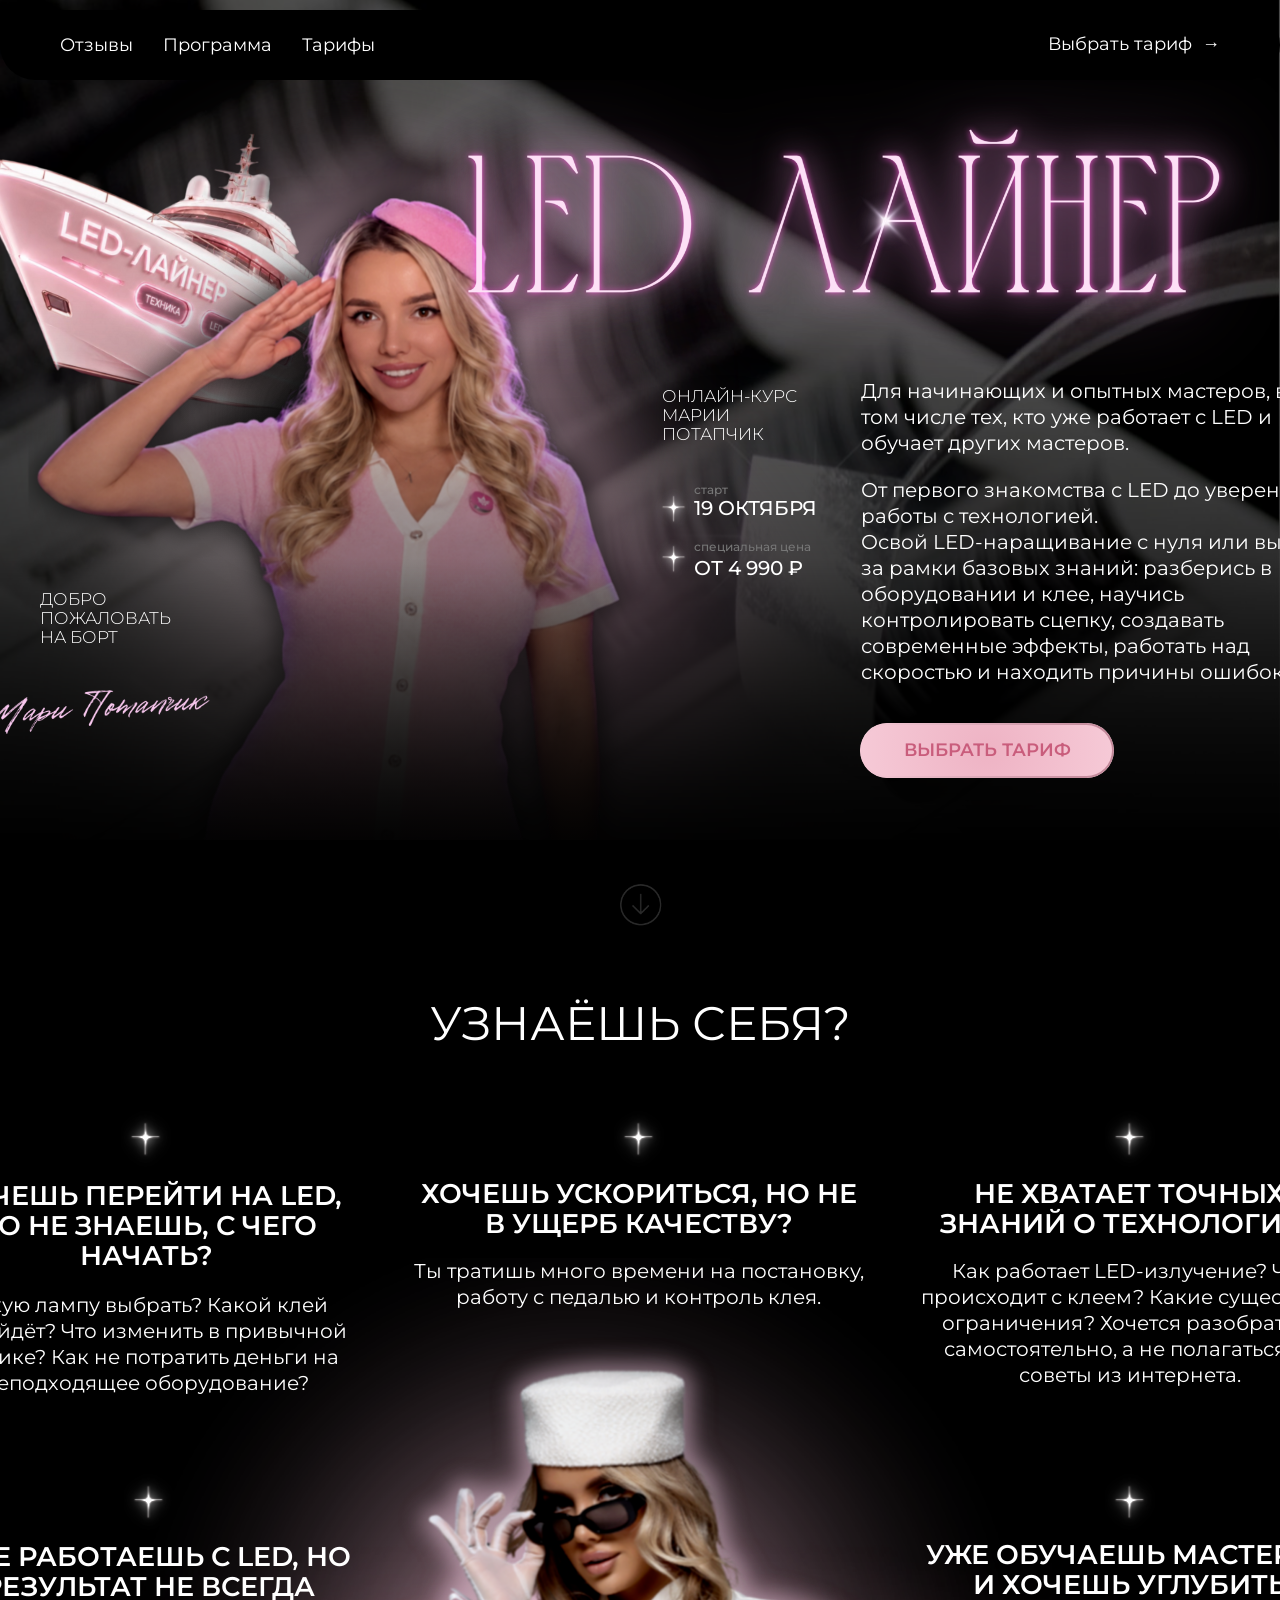
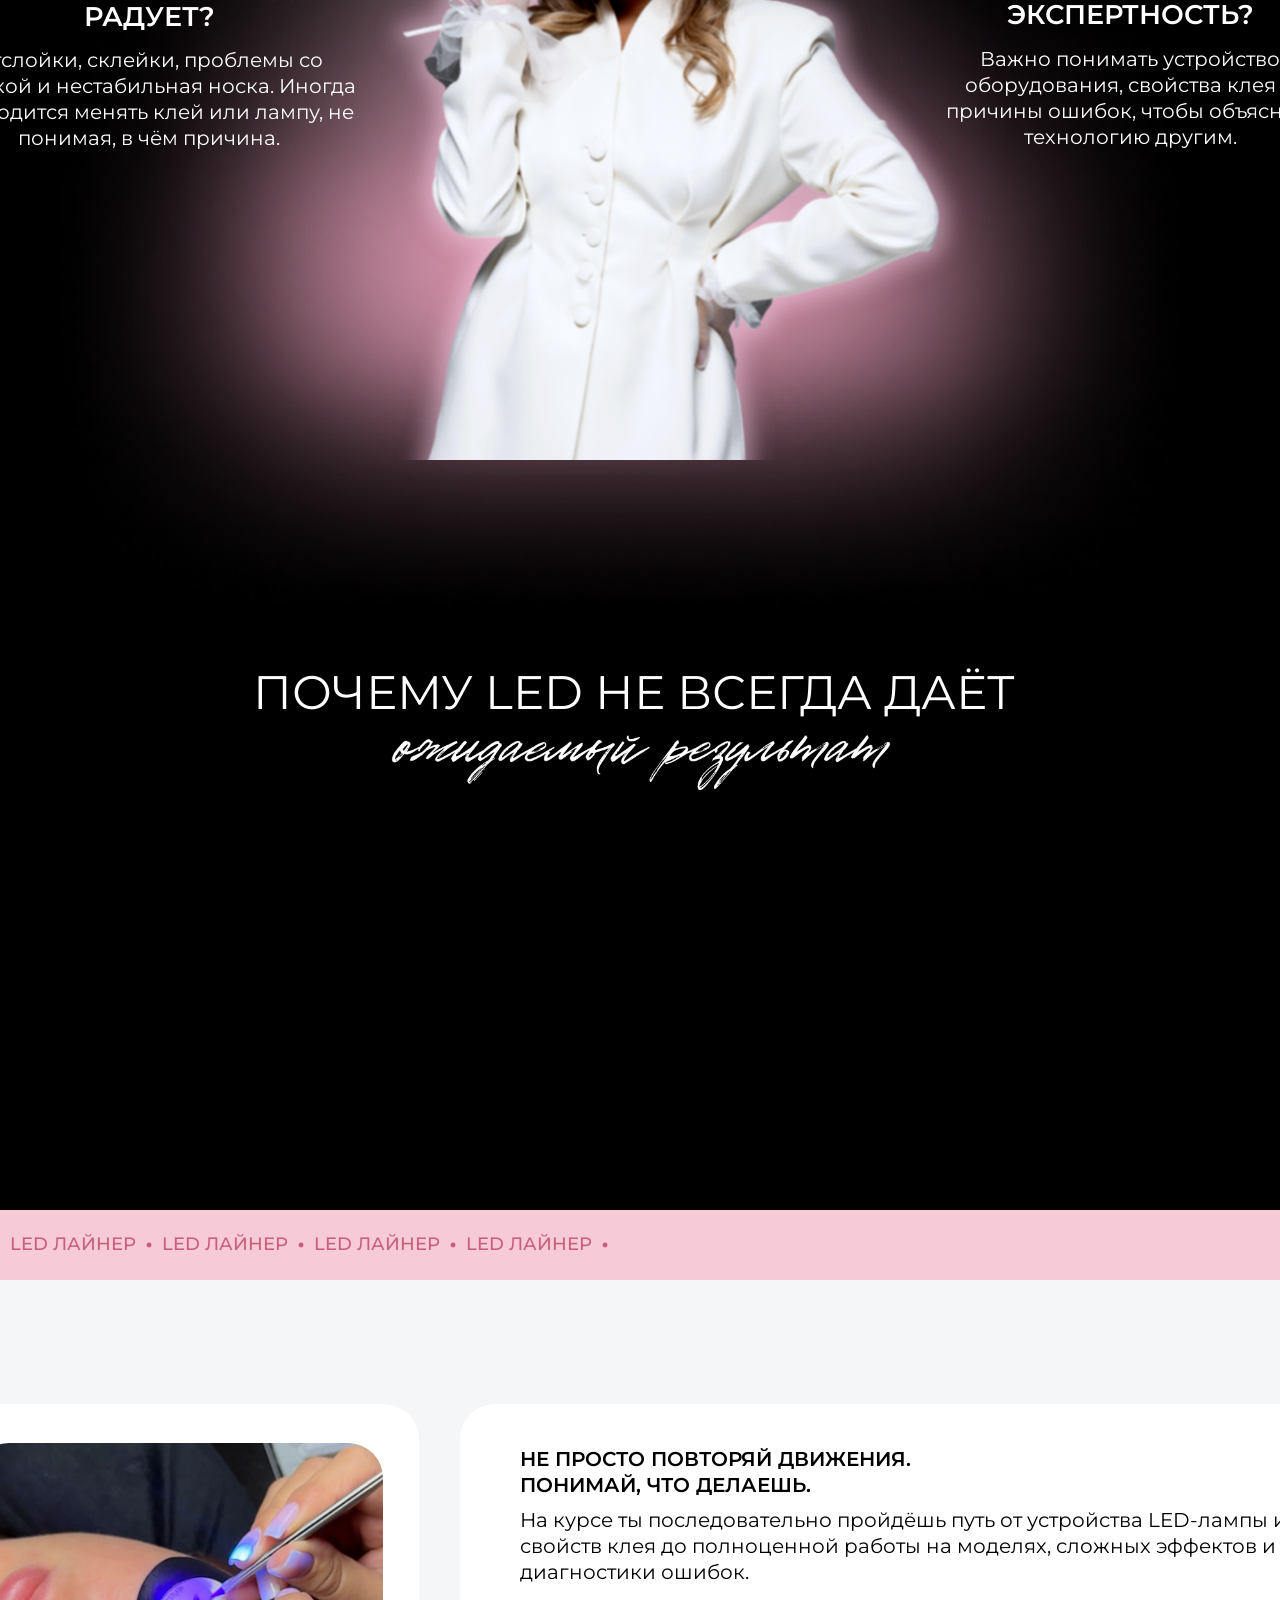
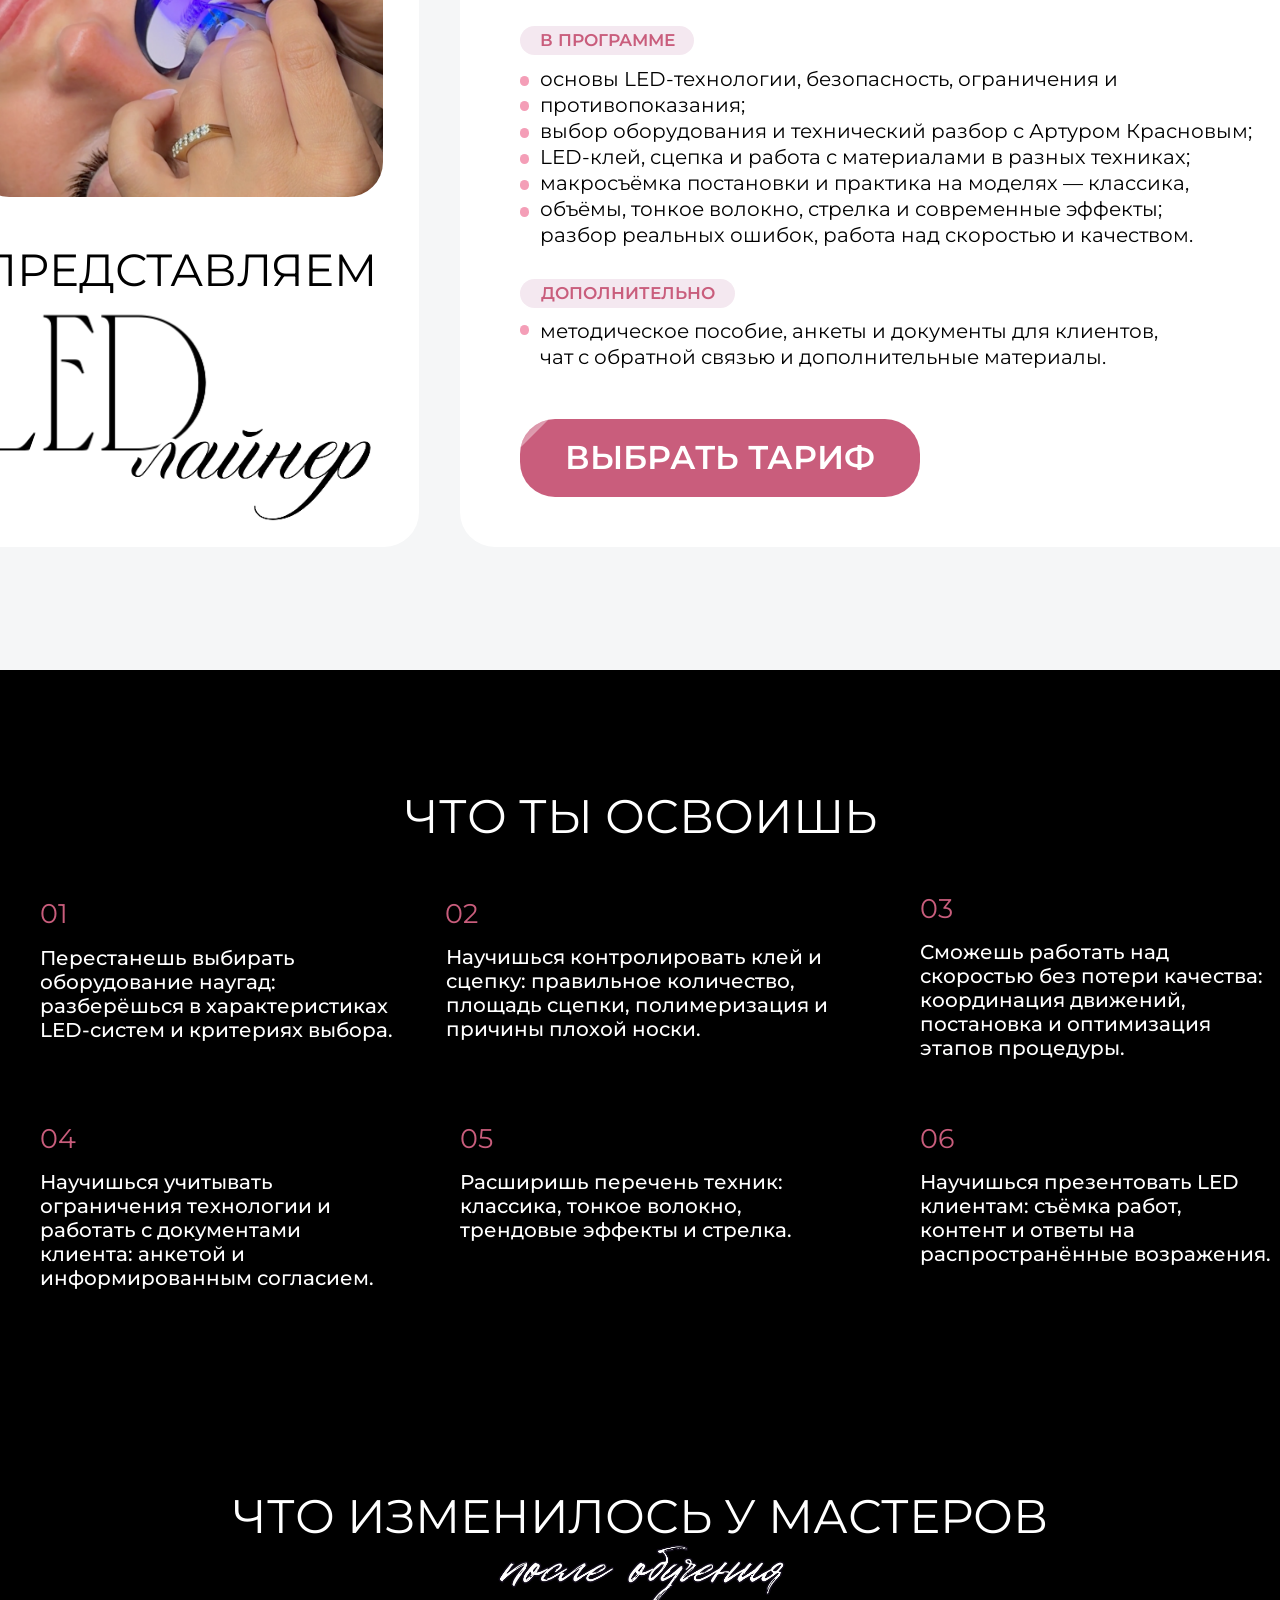
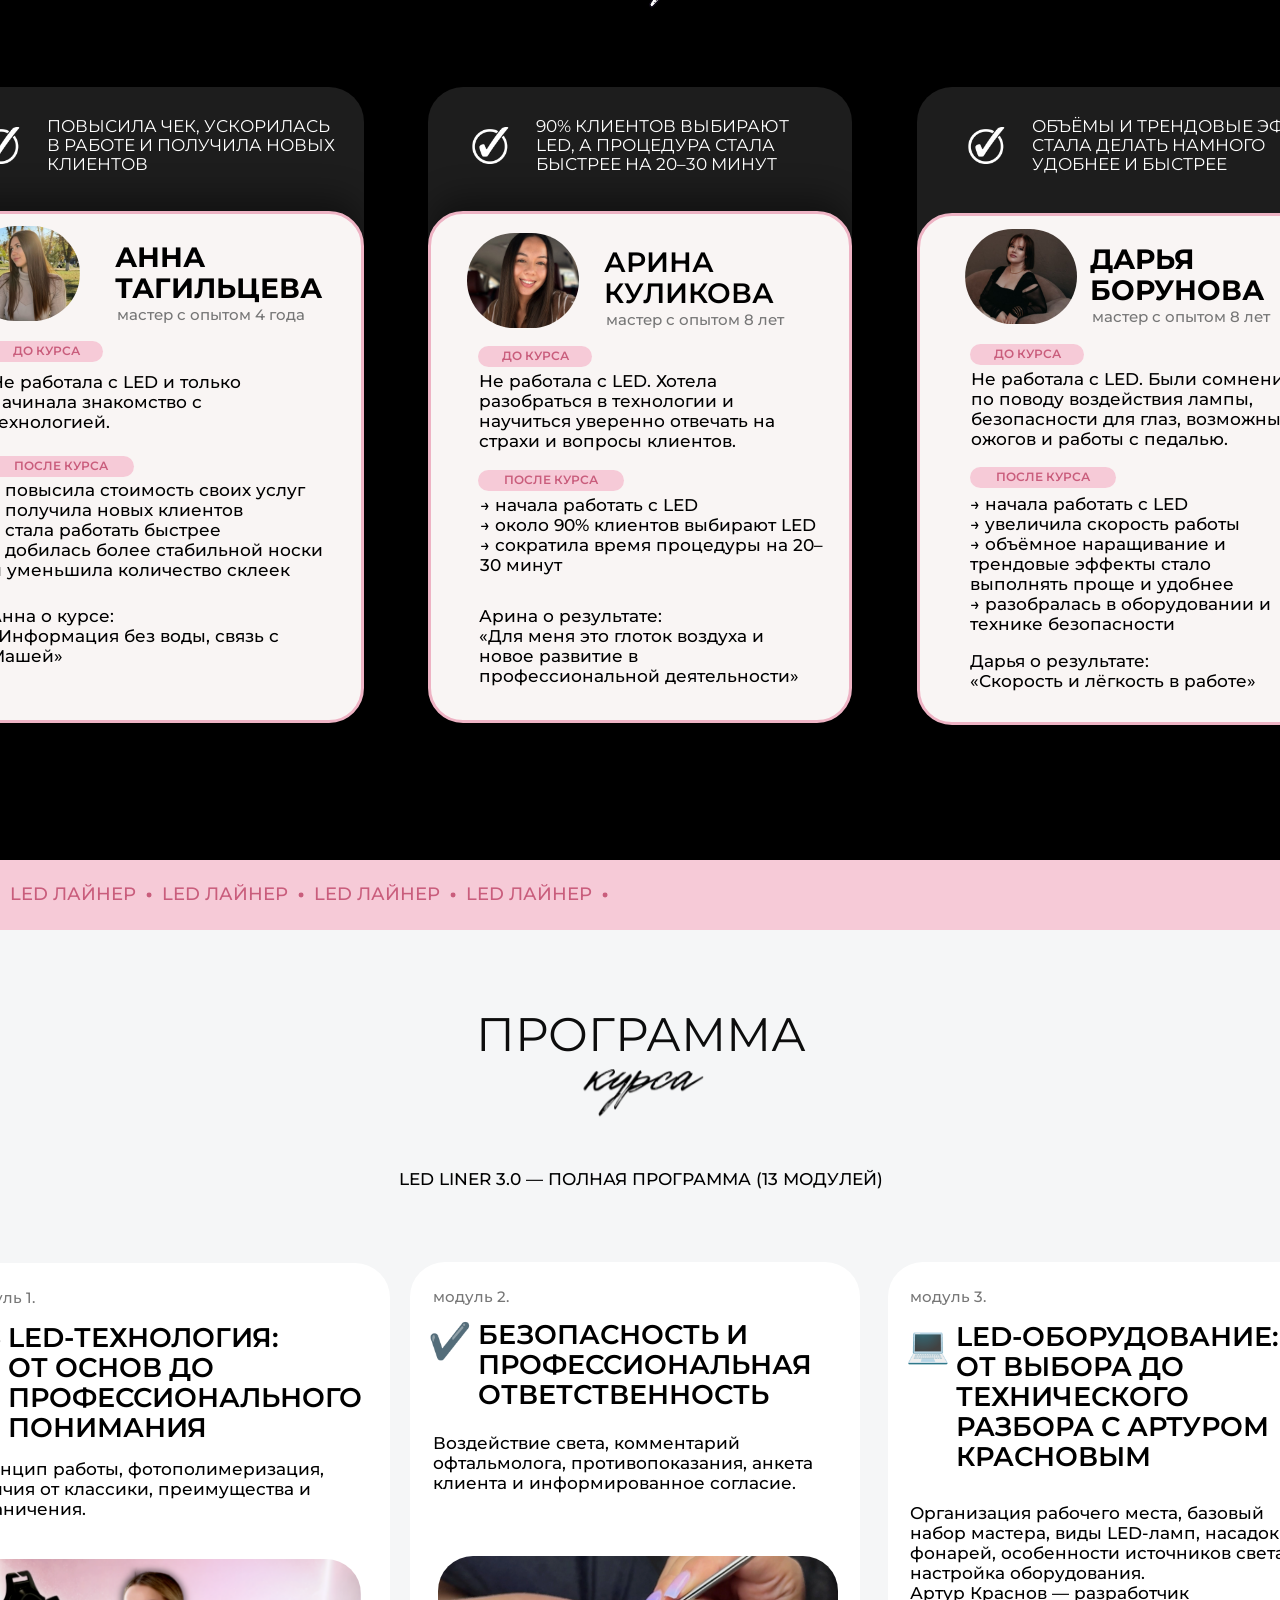
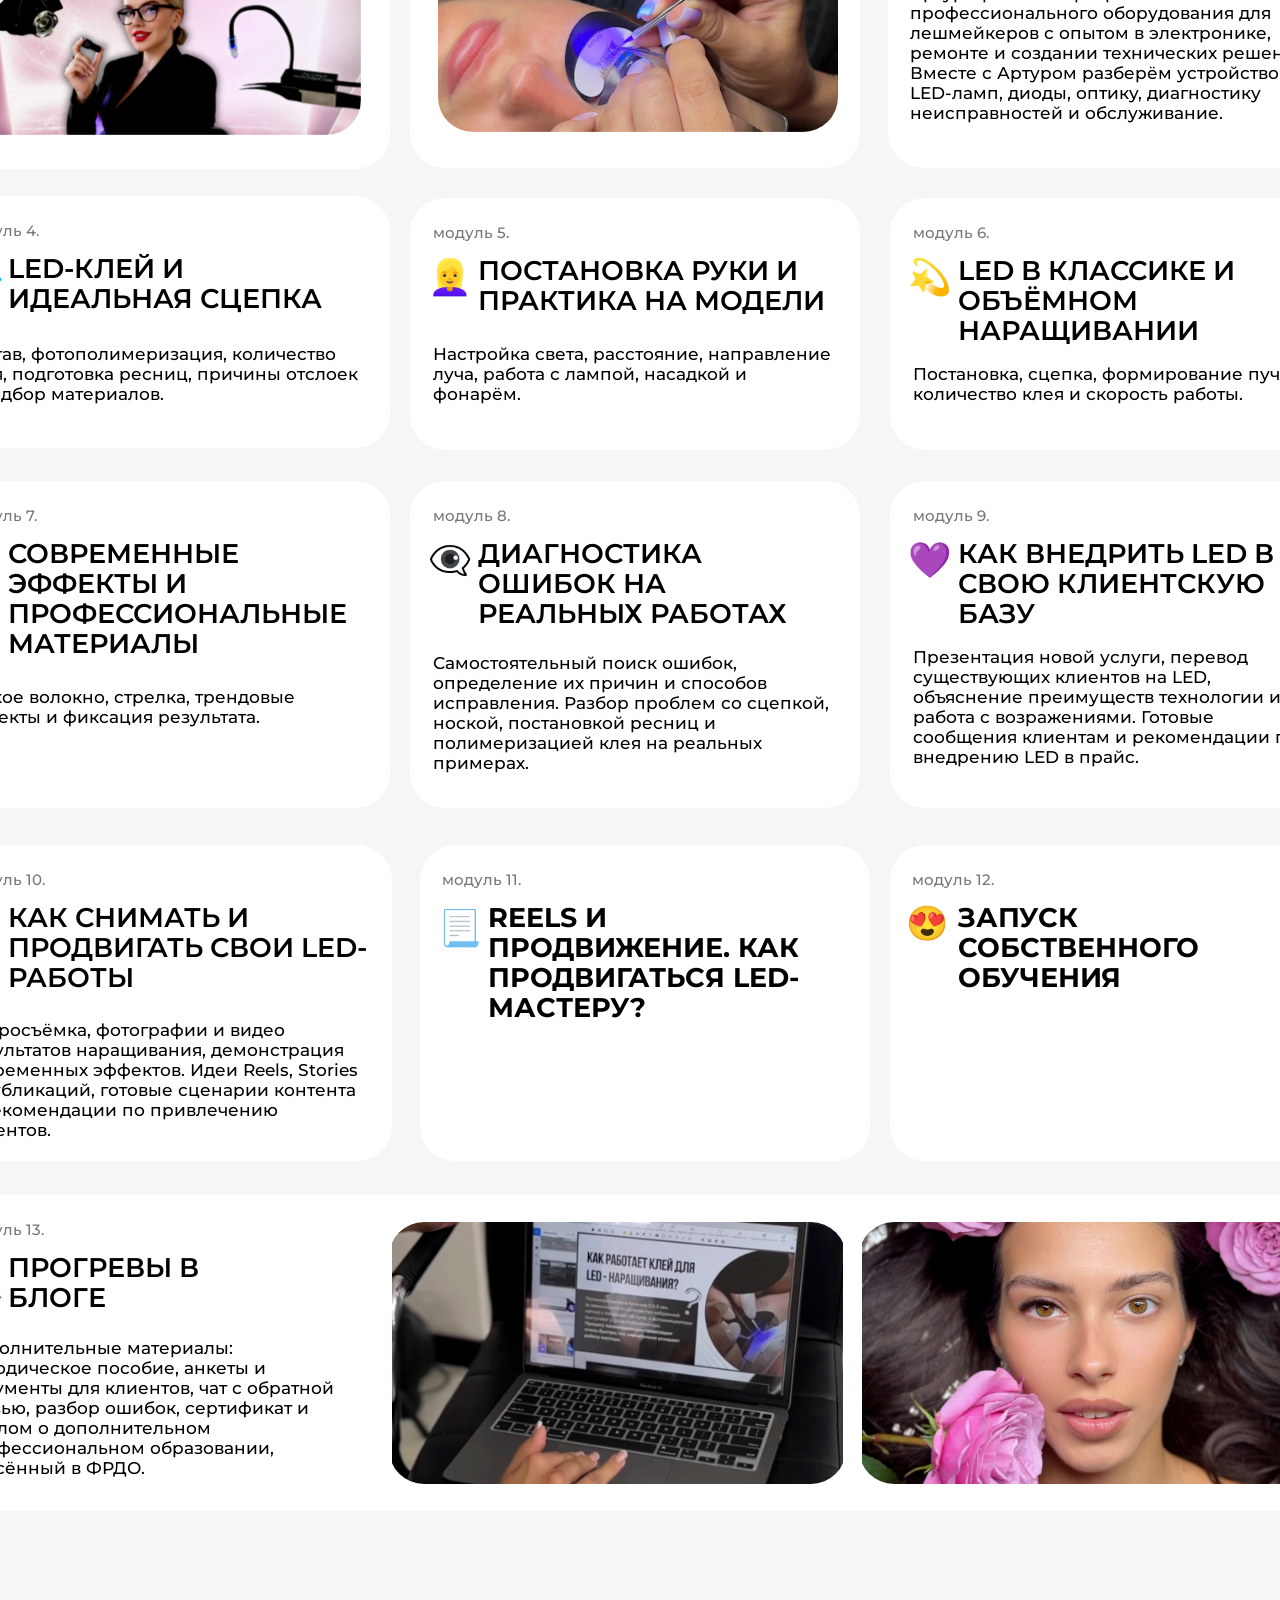
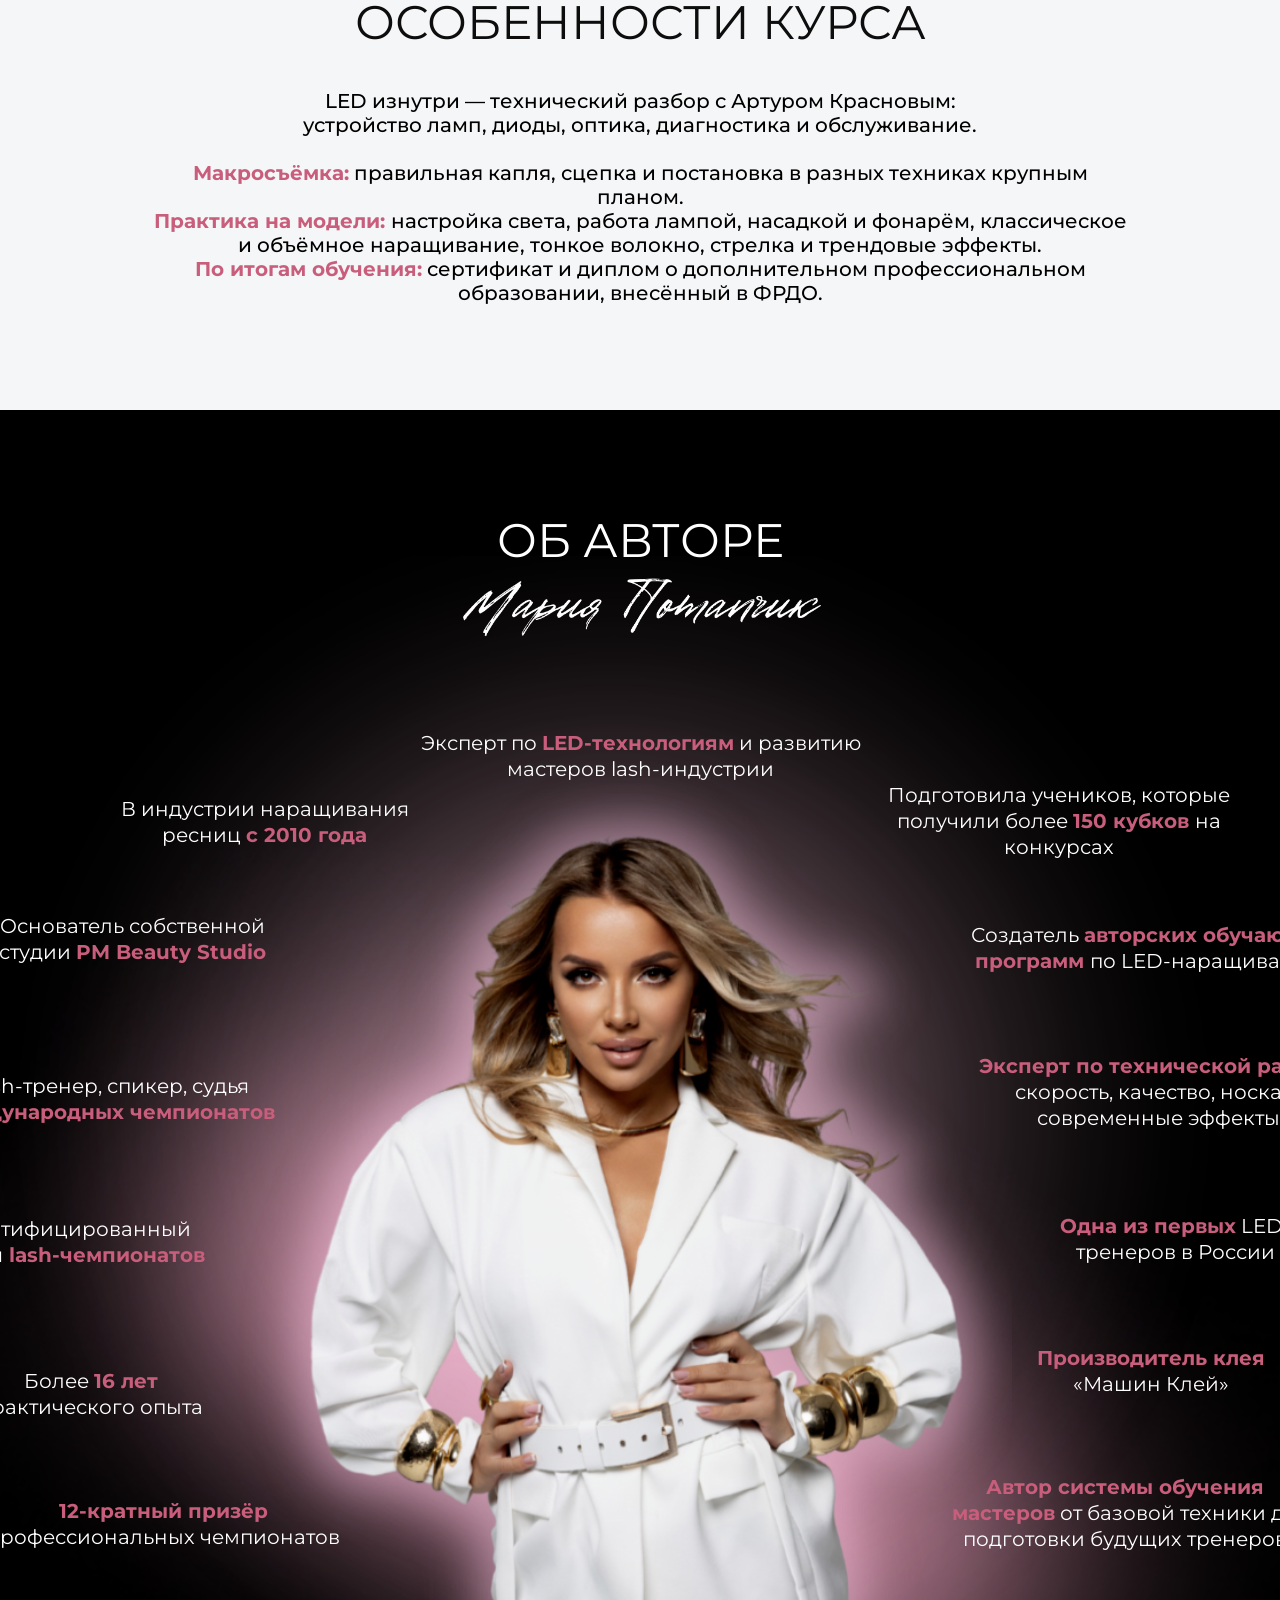
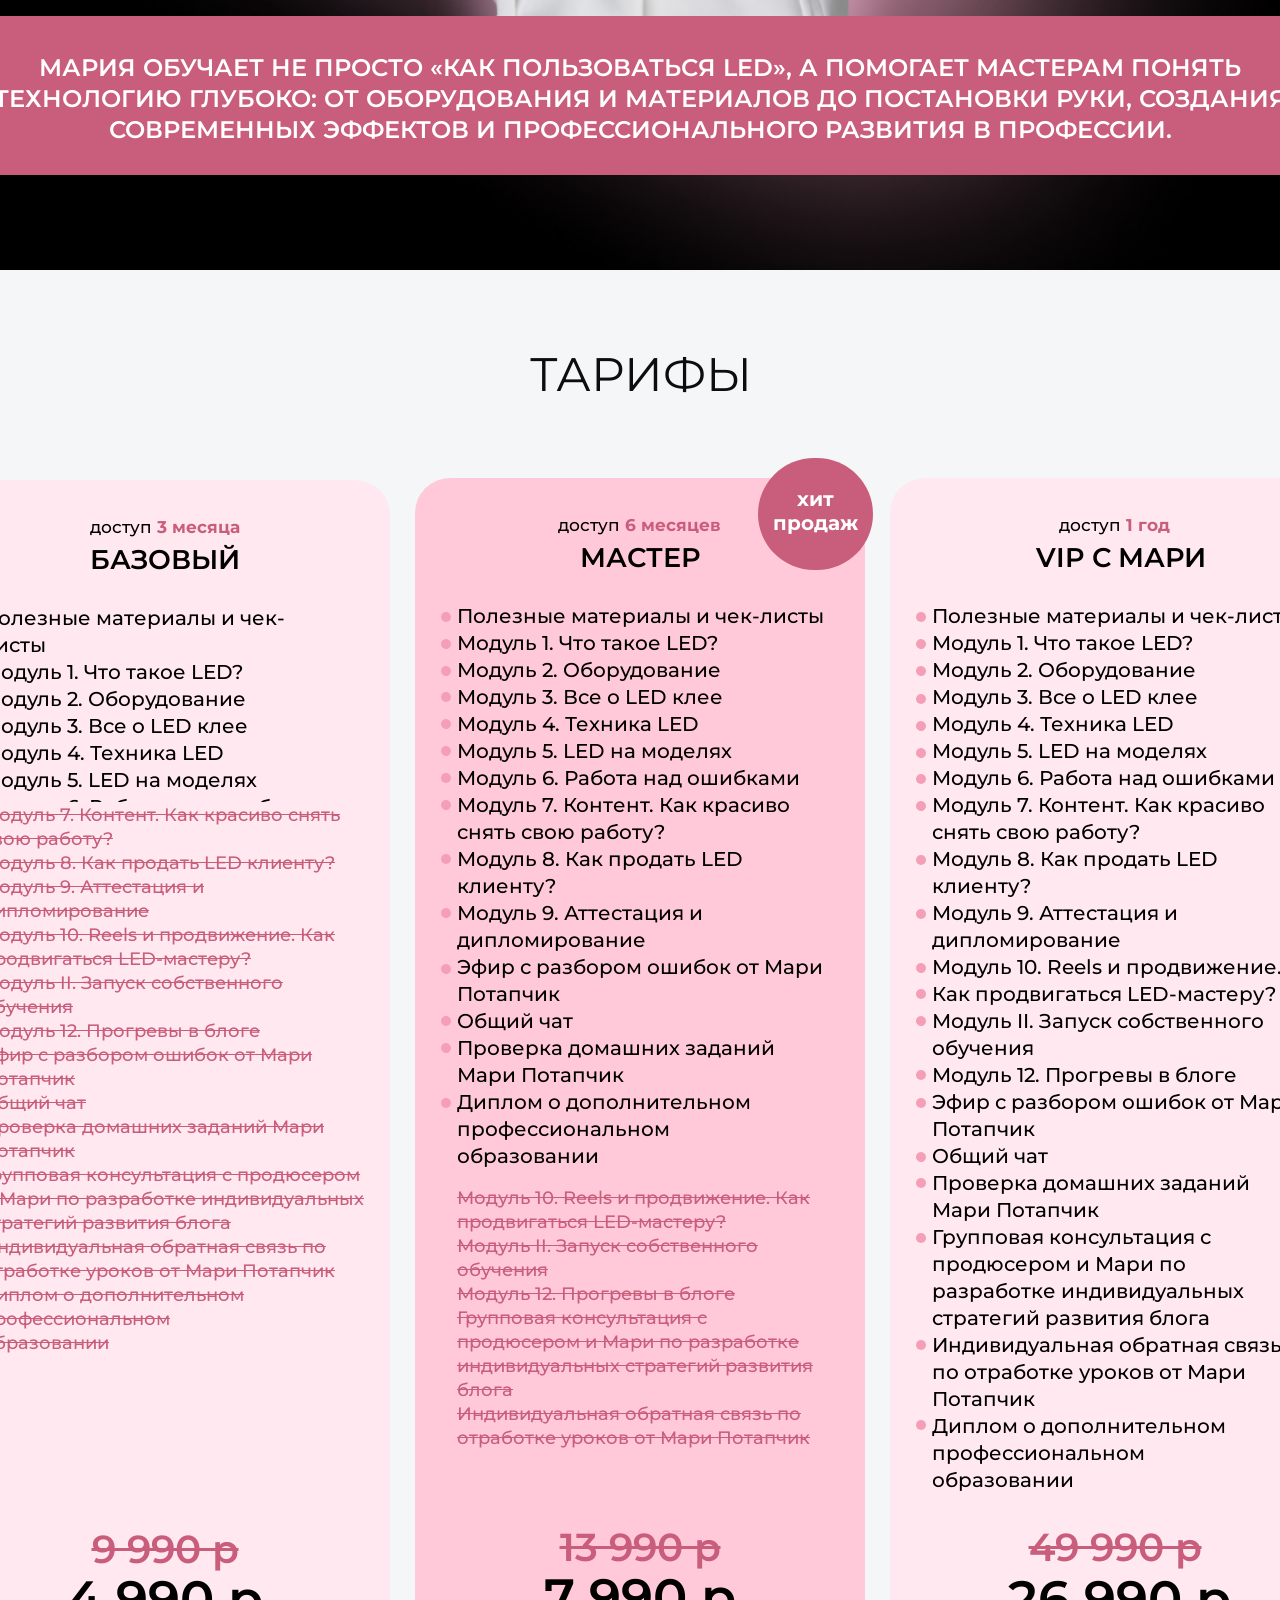
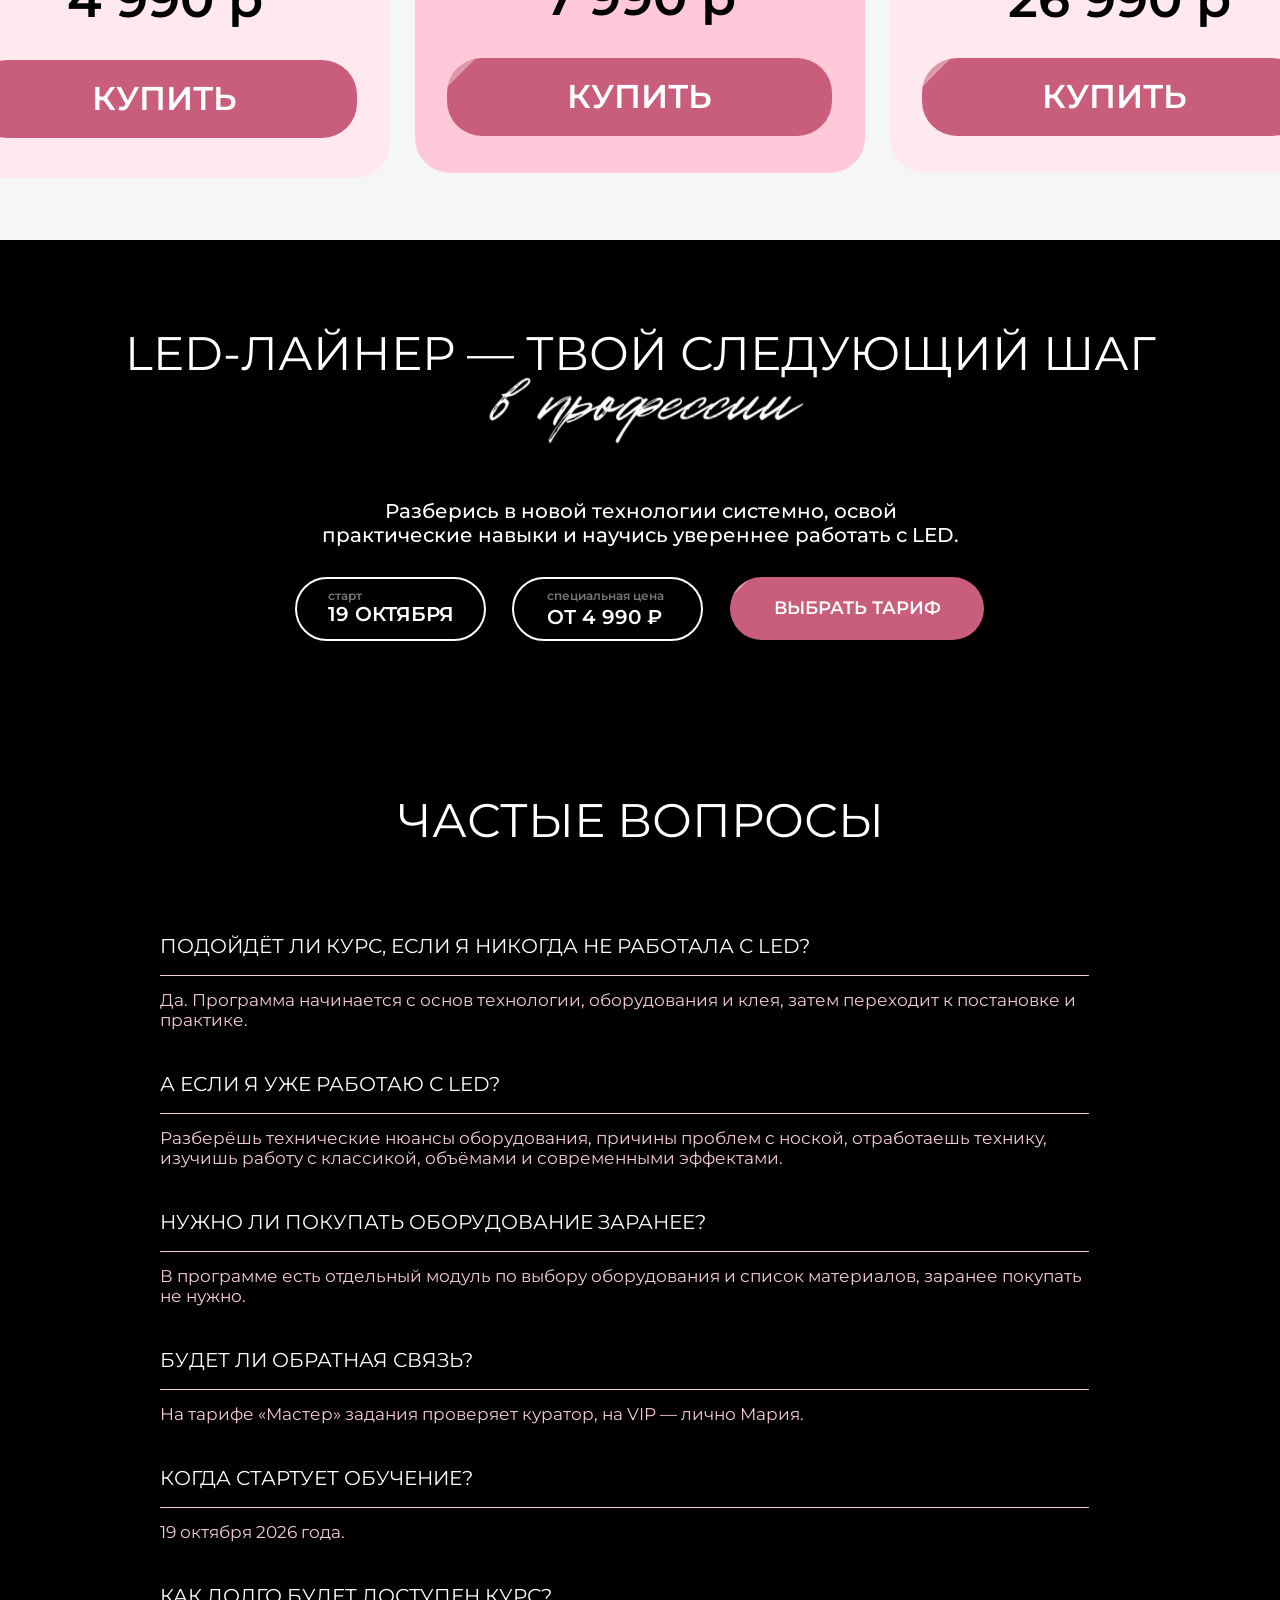
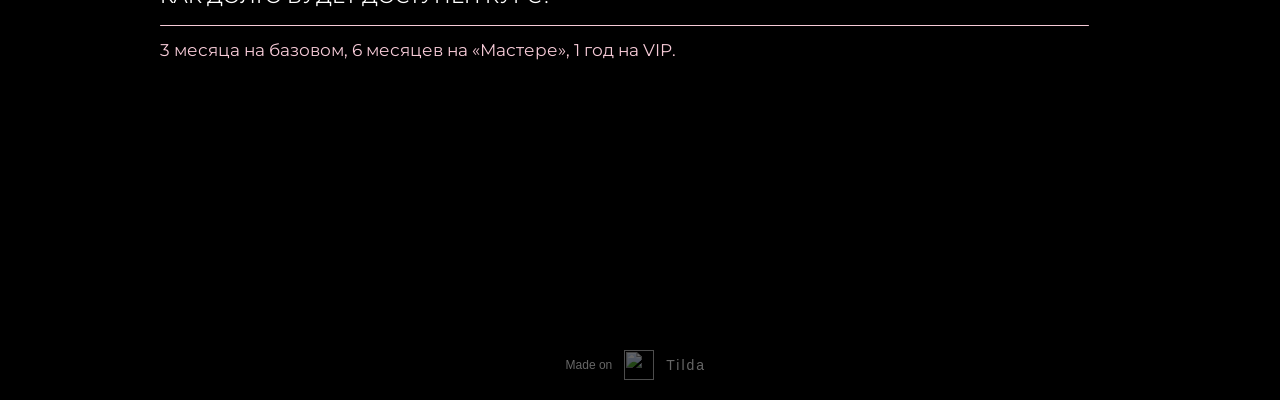
==== commit f44a8588: "Add files via upload" ====
--- a/page272934609.html
+++ b/page272934609.html
@@ -1,5 +1,5 @@
-<!DOCTYPE html> <html> <head> <meta charset="utf-8" /> <meta http-equiv="Content-Type" content="text/html; charset=utf-8" /> <meta name="viewport" content="width=device-width, initial-scale=1.0" /> <!--metatextblock--> <title>LED LINER</title> <meta property="og:url" content="https://ledliner.tilda.ws" /> <meta property="og:title" content="LED LINER" /> <meta property="og:description" content="" /> <meta property="og:type" content="website" /> <meta property="og:image" content="images/tild3866-6431-4130-b832-653736623732__led__4.png" /> <link rel="canonical" href="https://ledliner.tilda.ws"> <!--/metatextblock--> <meta name="format-detection" content="telephone=no" /> <meta http-equiv="x-dns-prefetch-control" content="on"> <link rel="dns-prefetch" href="https://ws.tildacdn.com">  <!--favicons--> <link rel="shortcut icon" href="images/tild3632-6633-4761-b764-663937613331__led__4.png" type="image/x-icon"/> <!--/favicons--> <!-- Assets --> <script src="https://neo.tildacdn.com/js/tilda-fallback-1.0.min.js" async charset="utf-8"></script> <link rel="stylesheet" href="css/tilda-grid-3.0.min.css" type="text/css" media="all" onerror="this.loaderr='y';"/> <link rel="stylesheet" href="css/tilda-blocks-page272934609.min.css?t=1791208515" type="text/css" media="all" onerror="this.loaderr='y';" /> <link rel="preconnect" href="https://fonts.gstatic.com"> <link href="https://fonts.googleapis.com/css2?family=Playfair+Display:wght@400..900&family=Montserrat:wght@100..900&subset=latin,cyrillic" rel="stylesheet"> <link rel="stylesheet" href="css/tilda-animation-2.0.min.css" type="text/css" media="all" onerror="this.loaderr='y';" /> <link rel="stylesheet" href="css/tilda-menusub-1.1.min.css" type="text/css" media="all" onerror="this.loaderr='y';" /> <link rel="stylesheet" href="css/tilda-menu-widgeticons-1.0.min.css" type="text/css" media="all" onerror="this.loaderr='y';" /> <link rel="stylesheet" href="css/tilda-menu-burger-1.0.min.css" type="text/css" media="all" onerror="this.loaderr='y';" /> <script nomodule src="js/tilda-polyfill-1.0.min.js" charset="utf-8"></script> <script type="text/javascript">function t_onReady(func) {if(document.readyState!='loading') {func();} else {document.addEventListener('DOMContentLoaded',func);}}
-function t_onFuncLoad(funcName,okFunc,time) {if(typeof window[funcName]==='function') {okFunc();} else {setTimeout(function() {t_onFuncLoad(funcName,okFunc,time);},(time||100));}}function t_throttle(fn,threshhold,scope) {return function() {fn.apply(scope||this,arguments);};}function t396_initialScale(t){var e=document.getElementById("rec"+t);if(e){var i=e.querySelector(".t396__artboard");if(i){window.tn_scale_initial_window_width||(window.tn_scale_initial_window_width=document.documentElement.clientWidth);var a=window.tn_scale_initial_window_width,l=[],n,r=i.getAttribute("data-artboard-screens");if(r){r=r.split(",");for(var o=0;o<r.length;o++)l[o]=parseInt(r[o],10)}else l=[320,480,640,960,1200];for(var o=0;o<l.length;o++){var _=l[o];a>=_&&(n=_)}var d="edit"===window.allrecords.getAttribute("data-tilda-mode"),s="center"===t396_scaleInitial__getFieldValue(i,"valign",n,l),c="grid"===t396_scaleInitial__getFieldValue(i,"upscale",n,l),u=t396_scaleInitial__getFieldValue(i,"height_vh",n,l),g=t396_scaleInitial__getFieldValue(i,"height",n,l),w=!!window.opr&&!!window.opr.addons||!!window.opera||-1!==navigator.userAgent.indexOf(" OPR/");if(!d&&s&&!c&&!u&&g&&!w){var f=parseFloat((a/n).toFixed(3)),h=[i,i.querySelector(".t396__carrier"),i.querySelector(".t396__filter")],v=Math.floor(parseInt(g,10)*f)+"px",p;i.style.setProperty("--initial-scale-height",v);for(var o=0;o<h.length;o++)h[o].style.setProperty("height","var(--initial-scale-height)");t396_scaleInitial__getElementsToScale(i,n,l).forEach((function(t){t.style.zoom=f}))}}}}function t396_scaleInitial__getElementsToScale(t,e,i){return t?Array.prototype.slice.call(t.children).filter((function(t){if(!t)return!1;if(!t.classList.contains("t396__elem")&&!t.classList.contains("t396__group"))return!1;if(!t.querySelector(".tn-molecule, .tn-atom"))return!1;var a=!t.getAttribute("data-elem-type")&&t.classList.contains("tn-group"),l=t396_scaleInitial__getFieldValue(t,"container",e,i);return!l&&a&&(l="grid"),"grid"===l})):[]}function t396_scaleInitial__getFieldValue(t,e,i,a){if(!t)return null;var l=a[a.length-1],n=t.getAttribute(t396_scaleInitial__getFieldAttribute(t,e,i,l));if(null===n)for(var r=0;r<a.length;r++){var o=a[r];if(!(o<=i)&&null!==(n=t.getAttribute(t396_scaleInitial__getFieldAttribute(t,e,o,l))))break}return n}function t396_scaleInitial__getFieldAttribute(t,e,i,a){var l=["widthmode","heightmode","flex"],n=t.classList.contains("t396__artboard"),r=!n&&t.classList.contains("tn-group"),o="data-field-";n&&(o="data-artboard-"),r&&(o="data-group-");var _="-value",d;return(n||r&&-1!==l.indexOf(e))&&(_=""),o+e+(i===a?"":"-res-"+i)+_}window.TN_SCALE_INITIAL_VER="1.0",window.tn_scale_initial_window_width=null;</script> <script src="js/tilda-scripts-3.0.min.js" charset="utf-8" defer onerror="this.loaderr='y';"></script> <script src="js/tilda-blocks-page272934609.min.js?t=1791208515" charset="utf-8" async onerror="this.loaderr='y';"></script> <script src="js/lazyload-1.3.min.export.js" charset="utf-8" async onerror="this.loaderr='y';"></script> <script src="js/tilda-animation-2.0.min.js" charset="utf-8" async onerror="this.loaderr='y';"></script> <script src="js/tilda-menusub-1.1.min.js" charset="utf-8" async onerror="this.loaderr='y';"></script> <script src="js/tilda-menu-1.1.min.js" charset="utf-8" async onerror="this.loaderr='y';"></script> <script src="js/tilda-menu-widgeticons-1.0.min.js" charset="utf-8" async onerror="this.loaderr='y';"></script> <script src="js/tilda-menu-burger-1.0.min.js" charset="utf-8" async onerror="this.loaderr='y';"></script> <script src="js/tilda-zero-1.2.min.js" charset="utf-8" async onerror="this.loaderr='y';"></script> <script src="js/tilda-t635-typed-1.0.min.js" charset="utf-8" async onerror="this.loaderr='y';"></script> <script src="js/tilda-animation-ext-1.0.min.js" charset="utf-8" async onerror="this.loaderr='y';"></script> <script src="js/tilda-animation-sbs-1.0.min.js" charset="utf-8" async onerror="this.loaderr='y';"></script> <script src="js/tilda-zero-scale-1.0.min.js" charset="utf-8" async onerror="this.loaderr='y';"></script> <script src="js/tilda-events-1.0.min.js" charset="utf-8" async onerror="this.loaderr='y';"></script> <script type="text/javascript">window.dataLayer=window.dataLayer||[];</script> <script type="text/javascript">(function() {var ttt='cebo';var tt='oog';var re=new RegExp("bot|g" + tt + "le|yandex|baidu|bing|msn|duckduckbot|teoma|slurp|crawler|spider|robot|crawling|fa" + ttt + "ok","i");if((re.test(navigator.userAgent))===false&&typeof(sessionStorage)!='undefined'&&sessionStorage.getItem('visited')!=='y'&&document.visibilityState){var style=document.createElement('style');style.type='text/css';style.innerHTML='@media screen and (min-width: 980px) {.t-records {opacity: 0;}.t-records_animated {-webkit-transition: opacity ease-in-out .2s;-moz-transition: opacity ease-in-out .2s;-o-transition: opacity ease-in-out .2s;transition: opacity ease-in-out .2s;}.t-records.t-records_visible {opacity: 1;}}';document.getElementsByTagName('head')[0].appendChild(style);function t_setvisRecs(){var alr=document.querySelectorAll('.t-records');Array.prototype.forEach.call(alr,function(el) {el.classList.add("t-records_animated");});setTimeout(function() {Array.prototype.forEach.call(alr,function(el) {el.classList.add("t-records_visible");});sessionStorage.setItem("visited","y");},400);}
+<!DOCTYPE html> <html> <head> <meta charset="utf-8" /> <meta http-equiv="Content-Type" content="text/html; charset=utf-8" /> <meta name="viewport" content="width=device-width, initial-scale=1.0" /> <!--metatextblock--> <title>LED LINER</title> <meta property="og:url" content="https://ledliner.tilda.ws" /> <meta property="og:title" content="LED LINER" /> <meta property="og:description" content="" /> <meta property="og:type" content="website" /> <meta property="og:image" content="images/tild3866-6431-4130-b832-653736623732__led__4.png" /> <link rel="canonical" href="https://ledliner.tilda.ws"> <!--/metatextblock--> <meta name="format-detection" content="telephone=no" /> <meta http-equiv="x-dns-prefetch-control" content="on"> <link rel="dns-prefetch" href="https://ws.tildacdn.com">  <!--favicons--> <link rel="shortcut icon" href="images/tild3632-6633-4761-b764-663937613331__led__4.png" type="image/x-icon"/> <!--/favicons--> <!-- Assets --> <script src="https://neo.tildacdn.com/js/tilda-fallback-1.0.min.js" async charset="utf-8"></script> <link rel="stylesheet" href="css/tilda-grid-3.0.min.css" type="text/css" media="all" onerror="this.loaderr='y';"/> <link rel="stylesheet" href="css/tilda-blocks-page272934609.min.css?t=1791393520" type="text/css" media="all" onerror="this.loaderr='y';" /> <link rel="preconnect" href="https://fonts.gstatic.com"> <link href="https://fonts.googleapis.com/css2?family=Playfair+Display:wght@400..900&family=Montserrat:wght@100..900&subset=latin,cyrillic" rel="stylesheet"> <link rel="stylesheet" href="css/tilda-animation-2.0.min.css" type="text/css" media="all" onerror="this.loaderr='y';" /> <link rel="stylesheet" href="css/tilda-menusub-1.1.min.css" type="text/css" media="all" onerror="this.loaderr='y';" /> <link rel="stylesheet" href="css/tilda-menu-widgeticons-1.0.min.css" type="text/css" media="all" onerror="this.loaderr='y';" /> <link rel="stylesheet" href="css/tilda-menu-burger-1.0.min.css" type="text/css" media="all" onerror="this.loaderr='y';" /> <script nomodule src="js/tilda-polyfill-1.0.min.js" charset="utf-8"></script> <script type="text/javascript">function t_onReady(func) {if(document.readyState!='loading') {func();} else {document.addEventListener('DOMContentLoaded',func);}}
+function t_onFuncLoad(funcName,okFunc,time) {if(typeof window[funcName]==='function') {okFunc();} else {setTimeout(function() {t_onFuncLoad(funcName,okFunc,time);},(time||100));}}function t_throttle(fn,threshhold,scope) {return function() {fn.apply(scope||this,arguments);};}function t396_initialScale(t){var e=document.getElementById("rec"+t);if(e){var i=e.querySelector(".t396__artboard");if(i){window.tn_scale_initial_window_width||(window.tn_scale_initial_window_width=document.documentElement.clientWidth);var a=window.tn_scale_initial_window_width,l=[],n,r=i.getAttribute("data-artboard-screens");if(r){r=r.split(",");for(var o=0;o<r.length;o++)l[o]=parseInt(r[o],10)}else l=[320,480,640,960,1200];for(var o=0;o<l.length;o++){var _=l[o];a>=_&&(n=_)}var d="edit"===window.allrecords.getAttribute("data-tilda-mode"),s="center"===t396_scaleInitial__getFieldValue(i,"valign",n,l),c="grid"===t396_scaleInitial__getFieldValue(i,"upscale",n,l),u=t396_scaleInitial__getFieldValue(i,"height_vh",n,l),g=t396_scaleInitial__getFieldValue(i,"height",n,l),w=!!window.opr&&!!window.opr.addons||!!window.opera||-1!==navigator.userAgent.indexOf(" OPR/");if(!d&&s&&!c&&!u&&g&&!w){var f=parseFloat((a/n).toFixed(3)),h=[i,i.querySelector(".t396__carrier"),i.querySelector(".t396__filter")],v=Math.floor(parseInt(g,10)*f)+"px",p;i.style.setProperty("--initial-scale-height",v);for(var o=0;o<h.length;o++)h[o].style.setProperty("height","var(--initial-scale-height)");t396_scaleInitial__getElementsToScale(i,n,l).forEach((function(t){t.style.zoom=f}))}}}}function t396_scaleInitial__getElementsToScale(t,e,i){return t?Array.prototype.slice.call(t.children).filter((function(t){if(!t)return!1;if(!t.classList.contains("t396__elem")&&!t.classList.contains("t396__group"))return!1;if(!t.querySelector(".tn-molecule, .tn-atom"))return!1;var a=!t.getAttribute("data-elem-type")&&t.classList.contains("tn-group"),l=t396_scaleInitial__getFieldValue(t,"container",e,i);return!l&&a&&(l="grid"),"grid"===l})):[]}function t396_scaleInitial__getFieldValue(t,e,i,a){if(!t)return null;var l=a[a.length-1],n=t.getAttribute(t396_scaleInitial__getFieldAttribute(t,e,i,l));if(null===n)for(var r=0;r<a.length;r++){var o=a[r];if(!(o<=i)&&null!==(n=t.getAttribute(t396_scaleInitial__getFieldAttribute(t,e,o,l))))break}return n}function t396_scaleInitial__getFieldAttribute(t,e,i,a){var l=["widthmode","heightmode","flex"],n=t.classList.contains("t396__artboard"),r=!n&&t.classList.contains("tn-group"),o="data-field-";n&&(o="data-artboard-"),r&&(o="data-group-");var _="-value",d;return(n||r&&-1!==l.indexOf(e))&&(_=""),o+e+(i===a?"":"-res-"+i)+_}window.TN_SCALE_INITIAL_VER="1.0",window.tn_scale_initial_window_width=null;</script> <script src="js/tilda-scripts-3.0.min.js" charset="utf-8" defer onerror="this.loaderr='y';"></script> <script src="js/tilda-blocks-page272934609.min.js?t=1791393520" charset="utf-8" async onerror="this.loaderr='y';"></script> <script src="js/lazyload-1.3.min.export.js" charset="utf-8" async onerror="this.loaderr='y';"></script> <script src="js/tilda-animation-2.0.min.js" charset="utf-8" async onerror="this.loaderr='y';"></script> <script src="js/tilda-menusub-1.1.min.js" charset="utf-8" async onerror="this.loaderr='y';"></script> <script src="js/tilda-menu-1.1.min.js" charset="utf-8" async onerror="this.loaderr='y';"></script> <script src="js/tilda-menu-widgeticons-1.0.min.js" charset="utf-8" async onerror="this.loaderr='y';"></script> <script src="js/tilda-menu-burger-1.0.min.js" charset="utf-8" async onerror="this.loaderr='y';"></script> <script src="js/tilda-zero-1.2.min.js" charset="utf-8" async onerror="this.loaderr='y';"></script> <script src="js/tilda-t635-typed-1.0.min.js" charset="utf-8" async onerror="this.loaderr='y';"></script> <script src="js/tilda-animation-ext-1.0.min.js" charset="utf-8" async onerror="this.loaderr='y';"></script> <script src="js/tilda-animation-sbs-1.0.min.js" charset="utf-8" async onerror="this.loaderr='y';"></script> <script src="js/tilda-zero-scale-1.0.min.js" charset="utf-8" async onerror="this.loaderr='y';"></script> <script src="js/tilda-events-1.0.min.js" charset="utf-8" async onerror="this.loaderr='y';"></script> <script type="text/javascript">window.dataLayer=window.dataLayer||[];</script> <script type="text/javascript">(function() {var ttt='cebo';var tt='oog';var re=new RegExp("bot|g" + tt + "le|yandex|baidu|bing|msn|duckduckbot|teoma|slurp|crawler|spider|robot|crawling|fa" + ttt + "ok","i");if((re.test(navigator.userAgent))===false&&typeof(sessionStorage)!='undefined'&&sessionStorage.getItem('visited')!=='y'&&document.visibilityState){var style=document.createElement('style');style.type='text/css';style.innerHTML='@media screen and (min-width: 980px) {.t-records {opacity: 0;}.t-records_animated {-webkit-transition: opacity ease-in-out .2s;-moz-transition: opacity ease-in-out .2s;-o-transition: opacity ease-in-out .2s;transition: opacity ease-in-out .2s;}.t-records.t-records_visible {opacity: 1;}}';document.getElementsByTagName('head')[0].appendChild(style);function t_setvisRecs(){var alr=document.querySelectorAll('.t-records');Array.prototype.forEach.call(alr,function(el) {el.classList.add("t-records_animated");});setTimeout(function() {Array.prototype.forEach.call(alr,function(el) {el.classList.add("t-records_visible");});sessionStorage.setItem("visited","y");},400);}
 document.addEventListener('DOMContentLoaded',t_setvisRecs);}})();</script></head> <body class="t-body" style="margin:0;"> <!--allrecords--> <div id="allrecords" data-tilda-export="yes" class="t-records" data-hook="blocks-collection-content-node" data-tilda-project-id="8695583" data-tilda-page-id="272934609" data-tilda-formskey="0ecc1693ce9a7dd055fd8973e8695583" data-tilda-cookie="no" data-tilda-lazy="yes" data-tilda-root-zone="com" data-tilda-project-country="RU"> <div id="rec4333846801" class="r t-rec" style=" " data-record-type="1272"> <!-- T1272 --> <div id="nav4333846801marker"></div> <div class="t1272" data-menu="yes" data-full-submenu-mob="y" data-menu-widgeticons-hide="yes"> <div class="t-menu-base__mobile-menu tmenu-mobile tmenu-mobile_positionfixed"> <div class="tmenu-mobile__container tmenu-mobile__container_right tmenu-mobile__container_logoleft tmenu-mobile__container_withoutlogo"> <button type="button"
 aria-expanded="false"
 aria-label="Навигационное меню"
@@ -150,10 +150,10 @@
 /> </div> </div> <div class='t396__elem tn-elem tn-elem__44921744011791201101028' data-elem-id='1791201101028' data-elem-type='image' data-field-top-value="80" data-field-left-value="368" data-field-height-value="261" data-field-width-value="465" data-field-axisy-value="top" data-field-axisx-value="left" data-field-container-value="grid" data-field-topunits-value="px" data-field-leftunits-value="px" data-field-heightunits-value="px" data-field-widthunits-value="px" data-field-imagefit-value="auto" data-field-filewidth-value="1537" data-field-fileheight-value="864" data-field-heightmode-value="hug" data-field-top-res-320-value="22" data-field-left-res-320-value="-35" data-field-height-res-320-value="217" data-field-width-res-320-value="386"> <div class='tn-atom'> <img class='tn-atom__img t-img' data-original='images/tild3031-6562-4434-b062-666664343864__led__10.png'
 src='images/tild3031-6562-4434-b062-666664343864__-__resize__20x__led__10.png'
 alt='' imgfield='tn_img_1791201101028'
-/> </div> </div> <div class='t396__elem tn-elem tn-elem__44921744011791201244700000001 t-animate' data-elem-id='1791201244700000001' data-elem-type='text' data-field-top-value="320" data-field-left-value="373" data-field-height-value="52" data-field-width-value="455" data-field-axisy-value="top" data-field-axisx-value="left" data-field-container-value="grid" data-field-topunits-value="px" data-field-leftunits-value="px" data-field-heightunits-value="px" data-field-widthunits-value="px" data-animate-style="fadeinup" data-animate-duration="1" data-animate-distance="100" data-field-textfit-value="autoheight" data-field-fontsize-value="20" data-field-top-res-320-value="765" data-field-left-res-320-value="3" data-field-height-res-320-value="43" data-field-width-res-320-value="313" data-field-textfit-res-320-value="fixedsize" data-field-fontsize-res-320-value="16"> <div class='tn-atom'field='tn_text_1791201244700000001'>Эксперт по <strong style="color: rgb(201, 93, 124);">LED-технологиям</strong> и развитию мастеров lash-индустрии</div> </div> <div class='t396__elem tn-elem tn-elem__44921744011791201268046000002 t-animate' data-elem-id='1791201268046000002' data-elem-type='text' data-field-top-value="385" data-field-left-value="80" data-field-height-value="53" data-field-width-value="289" data-field-axisy-value="top" data-field-axisx-value="left" data-field-container-value="grid" data-field-topunits-value="px" data-field-leftunits-value="px" data-field-heightunits-value="px" data-field-widthunits-value="px" data-animate-style="fadeinup" data-animate-duration="1" data-animate-distance="100" data-field-textfit-value="fixedsize" data-field-fontsize-value="20" data-field-top-res-320-value="903" data-field-left-res-320-value="20" data-field-height-res-320-value="43" data-field-width-res-320-value="279" data-field-textfit-res-320-value="fixedsize" data-field-fontsize-res-320-value="16"> <div class='tn-atom'field='tn_text_1791201268046000002'>В индустрии наращивания ресниц <strong style="color: rgb(201, 93, 124);">с 2010 года</strong></div> </div> <div class='t396__elem tn-elem tn-elem__44921744011791201444266000002 t-animate' data-elem-id='1791201444266000002' data-elem-type='text' data-field-top-value="502" data-field-left-value="-52" data-field-height-value="53" data-field-width-value="289" data-field-axisy-value="top" data-field-axisx-value="left" data-field-container-value="grid" data-field-topunits-value="px" data-field-leftunits-value="px" data-field-heightunits-value="px" data-field-widthunits-value="px" data-animate-style="fadeinup" data-animate-duration="1" data-animate-distance="100" data-field-textfit-value="fixedsize" data-field-fontsize-value="20" data-field-top-res-320-value="696" data-field-left-res-320-value="16" data-field-height-res-320-value="43" data-field-width-res-320-value="288" data-field-textfit-res-320-value="fixedsize" data-field-fontsize-res-320-value="16"> <div class='tn-atom'field='tn_text_1791201444266000002'>Основатель собственной студии <strong style="color: rgb(201, 93, 124);">PM Beauty Studio</strong></div> </div> <div class='t396__elem tn-elem tn-elem__44921744011791201494672000004 t-animate' data-elem-id='1791201494672000004' data-elem-type='text' data-field-top-value="805" data-field-left-value="-109" data-field-height-value="53" data-field-width-value="289" data-field-axisy-value="top" data-field-axisx-value="left" data-field-container-value="grid" data-field-topunits-value="px" data-field-leftunits-value="px" data-field-heightunits-value="px" data-field-widthunits-value="px" data-animate-style="fadeinup" data-animate-duration="1" data-animate-distance="100" data-field-textfit-value="fixedsize" data-field-fontsize-value="20" data-field-top-res-320-value="468" data-field-left-res-320-value="3" data-field-height-res-320-value="43" data-field-width-res-320-value="313" data-field-textfit-res-320-value="fixedsize" data-field-fontsize-res-320-value="16"> <div class='tn-atom'field='tn_text_1791201494672000004'>Сертифицированный судья<strong style="color: rgb(201, 93, 124);"> lash-чемпионатов</strong></div> </div> <div class='t396__elem tn-elem tn-elem__44921744011791201511412000005 t-animate' data-elem-id='1791201511412000005' data-elem-type='text' data-field-top-value="1087" data-field-left-value="-74" data-field-height-value="53" data-field-width-value="394" data-field-axisy-value="top" data-field-axisx-value="left" data-field-container-value="grid" data-field-topunits-value="px" data-field-leftunits-value="px" data-field-heightunits-value="px" data-field-widthunits-value="px" data-animate-style="fadeinup" data-animate-duration="1" data-animate-distance="100" data-field-textfit-value="fixedsize" data-field-fontsize-value="20" data-field-top-res-320-value="627" data-field-left-res-320-value="3" data-field-height-res-320-value="43" data-field-width-res-320-value="313" data-field-textfit-res-320-value="fixedsize" data-field-fontsize-res-320-value="16"> <div class='tn-atom'field='tn_text_1791201511412000005'><strong style="color: rgb(201, 93, 124);">12-кратный призёр </strong>профессиональных чемпионатов</div> </div> <div class='t396__elem tn-elem tn-elem__44921744011791201532416000006 t-animate' data-elem-id='1791201532416000006' data-elem-type='text' data-field-top-value="372" data-field-left-value="800" data-field-height-value="78" data-field-width-value="438" data-field-axisy-value="top" data-field-axisx-value="left" data-field-container-value="grid" data-field-topunits-value="px" data-field-leftunits-value="px" data-field-heightunits-value="px" data-field-widthunits-value="px" data-animate-style="fadeinup" data-animate-duration="1" data-animate-distance="100" data-field-textfit-value="fixedsize" data-field-fontsize-value="20" data-field-top-res-320-value="537" data-field-left-res-320-value="3" data-field-height-res-320-value="64" data-field-width-res-320-value="313" data-field-textfit-res-320-value="fixedsize" data-field-fontsize-res-320-value="16"> <div class='tn-atom'field='tn_text_1791201532416000006'>Подготовила учеников, которые получили более <strong style="color: rgb(201, 93, 124);">150 кубков </strong>на конкурсах</div> </div> <div class='t396__elem tn-elem tn-elem__44921744011791201835971000013 t-animate' data-elem-id='1791201835971000013' data-elem-type='shape' data-field-top-value="1206" data-field-left-value="-100" data-field-height-value="159" data-field-width-value="1400" data-field-axisy-value="top" data-field-axisx-value="left" data-field-container-value="grid" data-field-topunits-value="px" data-field-leftunits-value="px" data-field-heightunits-value="px" data-field-widthunits-value="px" data-animate-style="fadeinup" data-animate-duration="1" data-animate-distance="100" data-field-heightmode-value="fixed" data-field-top-res-320-value="1437" data-field-left-res-320-value="0" data-field-height-res-320-value="259" data-field-width-res-320-value="320"> <div class='tn-atom'> </div> </div> <div class='t396__elem tn-elem tn-elem__44921744011791201835971000014 t-animate' data-elem-id='1791201835971000014' data-elem-type='text' data-field-top-value="1242" data-field-left-value="-88" data-field-height-value="93" data-field-width-value="1376" data-field-axisy-value="top" data-field-axisx-value="left" data-field-container-value="grid" data-field-topunits-value="px" data-field-leftunits-value="px" data-field-heightunits-value="px" data-field-widthunits-value="px" data-animate-style="fadeinup" data-animate-duration="1" data-animate-distance="100" data-field-textfit-value="autoheight" data-field-fontsize-value="24" data-field-top-res-320-value="1464" data-field-left-res-320-value="10" data-field-height-res-320-value="210" data-field-width-res-320-value="300" data-field-textfit-res-320-value="fixedsize" data-field-fontsize-res-320-value="16"> <div class='tn-atom'field='tn_text_1791201835971000014'>Мария обучает не просто «как пользоваться LED», а помогает мастерам понять технологию глубоко: от оборудования и материалов до постановки руки, создания современных эффектов и профессионального развития в профессии.</div> </div> <div class='t396__elem tn-elem tn-elem__44921744011791201674732000007 t-animate' data-elem-id='1791201674732000007' data-elem-type='text' data-field-top-value="802" data-field-left-value="980" data-field-height-value="53" data-field-width-value="311" data-field-axisy-value="top" data-field-axisx-value="left" data-field-container-value="grid" data-field-topunits-value="px" data-field-leftunits-value="px" data-field-heightunits-value="px" data-field-widthunits-value="px" data-animate-style="fadeinup" data-animate-duration="1" data-animate-distance="100" data-field-textfit-value="fixedsize" data-field-fontsize-value="20" data-field-top-res-320-value="400" data-field-left-res-320-value="-1" data-field-height-res-320-value="42" data-field-width-res-320-value="323" data-field-textfit-res-320-value="fixedsize" data-field-fontsize-res-320-value="16"> <div class='tn-atom'field='tn_text_1791201674732000007'><strong style="color: rgb(201, 93, 124);">Одна из первых</strong> LED-тренеров в России</div> </div> <div class='t396__elem tn-elem tn-elem__44921744011791201697812000008 t-animate' data-elem-id='1791201697812000008' data-elem-type='text' data-field-top-value="512" data-field-left-value="920" data-field-height-value="52" data-field-width-value="380" data-field-axisy-value="top" data-field-axisx-value="left" data-field-container-value="grid" data-field-topunits-value="px" data-field-leftunits-value="px" data-field-heightunits-value="px" data-field-widthunits-value="px" data-animate-style="fadeinup" data-animate-duration="1" data-animate-distance="100" data-field-textfit-value="fixedsize" data-field-fontsize-value="20" data-field-top-res-320-value="834" data-field-left-res-320-value="3" data-field-height-res-320-value="43" data-field-width-res-320-value="313" data-field-textfit-res-320-value="fixedsize" data-field-fontsize-res-320-value="16"> <div class='tn-atom'field='tn_text_1791201697812000008'>Создатель <strong style="color: rgb(201, 93, 124);">авторских обучающих программ </strong>по LED-наращиванию</div> </div> <div class='t396__elem tn-elem tn-elem__44921744011791201745355000009 t-animate' data-elem-id='1791201745355000009' data-elem-type='text' data-field-top-value="642" data-field-left-value="936" data-field-height-value="79" data-field-width-value="364" data-field-axisy-value="top" data-field-axisx-value="left" data-field-container-value="grid" data-field-topunits-value="px" data-field-leftunits-value="px" data-field-heightunits-value="px" data-field-widthunits-value="px" data-animate-style="fadeinup" data-animate-duration="1" data-animate-distance="100" data-field-textfit-value="fixedsize" data-field-fontsize-value="20" data-field-top-res-320-value="972" data-field-left-res-320-value="3" data-field-height-res-320-value="64" data-field-width-res-320-value="313" data-field-textfit-res-320-value="fixedsize" data-field-fontsize-res-320-value="16"> <div class='tn-atom'field='tn_text_1791201745355000009'><strong style="color: rgb(201, 93, 124);">Эксперт по технической работе: </strong>скорость, качество, носка и современные эффекты</div> </div> <div class='t396__elem tn-elem tn-elem__44921744011791201775604000010 t-animate' data-elem-id='1791201775604000010' data-elem-type='text' data-field-top-value="934" data-field-left-value="972" data-field-height-value="53" data-field-width-value="277" data-field-axisy-value="top" data-field-axisx-value="left" data-field-container-value="grid" data-field-topunits-value="px" data-field-leftunits-value="px" data-field-heightunits-value="px" data-field-widthunits-value="px" data-animate-style="fadeinup" data-animate-duration="1" data-animate-distance="100" data-field-textfit-value="fixedsize" data-field-fontsize-value="20" data-field-top-res-320-value="1062" data-field-left-res-320-value="4" data-field-height-res-320-value="21" data-field-width-res-320-value="312" data-field-textfit-res-320-value="fixedsize" data-field-fontsize-res-320-value="16"> <div class='tn-atom'field='tn_text_1791201775604000010'><strong style="color: rgb(201, 93, 124);">Производитель клея </strong>«Машин Клей»</div> </div> <div class='t396__elem tn-elem tn-elem__44921744011791201794378000011 t-animate' data-elem-id='1791201794378000011' data-elem-type='text' data-field-top-value="1063" data-field-left-value="903" data-field-height-value="79" data-field-width-value="363" data-field-axisy-value="top" data-field-axisx-value="left" data-field-container-value="grid" data-field-topunits-value="px" data-field-leftunits-value="px" data-field-heightunits-value="px" data-field-widthunits-value="px" data-animate-style="fadeinup" data-animate-duration="1" data-animate-distance="100" data-field-textfit-value="fixedsize" data-field-fontsize-value="20" data-field-top-res-320-value="193" data-field-left-res-320-value="3" data-field-height-res-320-value="64" data-field-width-res-320-value="312" data-field-textfit-res-320-value="fixedsize" data-field-fontsize-res-320-value="16"> <div class='tn-atom'field='tn_text_1791201794378000011'><strong style="color: rgb(201, 93, 124);">Автор системы обучения мастеров</strong><span style="color: rgb(201, 93, 124);"> </span>от базовой техники до подготовки будущих тренеров</div> </div> <div class='t396__elem tn-elem tn-elem__44921744011791201463512000003 t-animate' data-elem-id='1791201463512000003' data-elem-type='text' data-field-top-value="662" data-field-left-value="-115" data-field-height-value="53" data-field-width-value="366" data-field-axisy-value="top" data-field-axisx-value="left" data-field-container-value="grid" data-field-topunits-value="px" data-field-leftunits-value="px" data-field-heightunits-value="px" data-field-widthunits-value="px" data-animate-style="fadeinup" data-animate-duration="1" data-animate-distance="100" data-field-textfit-value="fixedsize" data-field-fontsize-value="20" data-field-top-res-320-value="283" data-field-left-res-320-value="-2" data-field-height-res-320-value="43" data-field-width-res-320-value="312" data-field-textfit-res-320-value="fixedsize" data-field-fontsize-res-320-value="16"> <div class='tn-atom'field='tn_text_1791201463512000003'>Lash-тренер, спикер, судья <strong style="color: rgb(201, 93, 124);">международных чемпионатов</strong></div> </div> <div class='t396__elem tn-elem tn-elem__44921744011791201396804000001 t-animate' data-elem-id='1791201396804000001' data-elem-type='text' data-field-top-value="957" data-field-left-value="-79" data-field-height-value="53" data-field-width-value="259" data-field-axisy-value="top" data-field-axisx-value="left" data-field-container-value="grid" data-field-topunits-value="px" data-field-leftunits-value="px" data-field-heightunits-value="px" data-field-widthunits-value="px" data-animate-style="fadeinup" data-animate-duration="1" data-animate-distance="100" data-field-textfit-value="fixedsize" data-field-fontsize-value="20" data-field-top-res-320-value="352" data-field-left-res-320-value="4" data-field-height-res-320-value="22" data-field-width-res-320-value="312" data-field-textfit-res-320-value="fixedsize" data-field-fontsize-res-320-value="16"> <div class='tn-atom'field='tn_text_1791201396804000001'>Более <strong style="color: rgb(201, 93, 124);">16 лет </strong>практического опыта</div> </div> <div class='t396__elem tn-elem tn-elem__44921744011790699246630000001' data-elem-id='1790699246630000001' data-elem-type='text' data-field-top-value="104" data-field-left-value="156" data-field-height-value="53" data-field-width-value="888" data-field-axisy-value="top" data-field-axisx-value="left" data-field-container-value="grid" data-field-topunits-value="px" data-field-leftunits-value="px" data-field-heightunits-value="px" data-field-widthunits-value="px" data-field-textfit-value="fixedsize" data-field-fontsize-value="47" data-field-top-res-320-value="34" data-field-left-res-320-value="0" data-field-height-res-320-value="69" data-field-width-res-320-value="320" data-field-fontsize-res-320-value="29"> <div class='tn-atom'field='tn_text_1790699246630000001'>ОБ АВТОРЕ</div> </div> </div> </div> <script>t_onReady(function() {t_onFuncLoad('t396_init',function() {t396_init('4492174401');});});</script> <!-- /T396 --> </div> <div id="rec4398025501" class="r t-rec uc-3" style=" " data-animationappear="off" data-record-type="396"> <!-- T396 --> <style>#rec4398025501 .t396__artboard{height:1570px;background-color:#f5f6f7;}#rec4398025501 .t396__filter{height:1570px;background-color:rgba(0,0,0,0);}#rec4398025501 .t396__carrier{height:1570px;background-position:center center;background-attachment:fixed;transform:translate3d(0,0,0);-moz-transform:unset;background-size:cover;background-repeat:no-repeat;}@media screen and (min-width:1199px){#rec4398025501 .t396__carrier-wrapper{position:absolute;width:100%;height:100%;top:0;left:0;-webkit-clip-path:inset(0 0 0 0);clip-path:inset(0 0 0 0);}#rec4398025501 .t396__carrier{position:fixed;display:block;width:100%;height:100% !important;top:0;left:0;background-size:cover;background-position:center center;transform:translateZ(0);will-change:transform;pointer-events:none;}}@media screen and (max-width:1199px){#rec4398025501 .t396__carrier-wrapper{position:absolute;width:100%;height:100%;top:0;left:0;-webkit-clip-path:inset(0 0 0 0);clip-path:inset(0 0 0 0);}}@media screen and (max-width:1199px){#rec4398025501 .t396__artboard,#rec4398025501 .t396__filter,#rec4398025501 .t396__carrier{}#rec4398025501 .t396__filter{}#rec4398025501 .t396__carrier{background-attachment:scroll;}}@media screen and (max-width:959px){#rec4398025501 .t396__artboard,#rec4398025501 .t396__filter,#rec4398025501 .t396__carrier{}#rec4398025501 .t396__filter{}#rec4398025501 .t396__carrier{background-attachment:scroll;}}@media screen and (max-width:639px){#rec4398025501 .t396__artboard,#rec4398025501 .t396__filter,#rec4398025501 .t396__carrier{}#rec4398025501 .t396__filter{}#rec4398025501 .t396__carrier{background-attachment:scroll;}}@media screen and (max-width:479px){#rec4398025501 .t396__artboard,#rec4398025501 .t396__filter,#rec4398025501 .t396__carrier{height:2990px;}#rec4398025501 .t396__filter{}#rec4398025501 .t396__carrier{background-attachment:scroll;}}#rec4398025501 .tn-elem[data-elem-id="1790699246630000001"]{color:#0d0d0d;text-align:center;z-index:3;top:68px;left:calc(50% - 600px + 156px);width:889px;height:73px;}#rec4398025501 .tn-elem[data-elem-id="1790699246630000001"] .tn-atom{vertical-align:middle;color:#0d0d0d;font-size:47px;font-family:var(--t-text-font,Arial);line-height:1.1;font-weight:400;text-transform:uppercase;border-radius:0px 0px 0px 0px;padding:0px 0px 0px 0px;background-position:center center;border-width:var(--t396-borderwidth,0);border-style:var(--t396-borderstyle,solid);border-color:var(--t396-bordercolor,transparent);transition:background-color var(--t396-speedhover,0s) ease-in-out,color var(--t396-speedhover,0s) ease-in-out,border-color var(--t396-speedhover,0s) ease-in-out,box-shadow var(--t396-shadowshoverspeed,0.2s) ease-in-out;--t396-shadow-text-opacity:100%;text-shadow:var(--t396-shadow-text-x,0px) var(--t396-shadow-text-y,0px) var(--t396-shadow-text-blur,0px) rgba(var(--t396-shadow-text-color),var(--t396-shadow-text-opacity,100%));}@media screen and (max-width:1199px){#rec4398025501 .tn-elem[data-elem-id="1790699246630000001"]{display:table;left:calc(50% - 480px + 156px);width:px;}#rec4398025501 .tn-elem[data-elem-id="1790699246630000001"] .tn-atom{white-space:normal;background-size:cover;}}@media screen and (max-width:959px){#rec4398025501 .tn-elem[data-elem-id="1790699246630000001"]{display:table;left:calc(50% - 320px + 156px);width:px;}#rec4398025501 .tn-elem[data-elem-id="1790699246630000001"] .tn-atom{white-space:normal;background-size:cover;}}@media screen and (max-width:639px){#rec4398025501 .tn-elem[data-elem-id="1790699246630000001"]{display:table;left:calc(50% - 240px + 156px);width:px;}#rec4398025501 .tn-elem[data-elem-id="1790699246630000001"] .tn-atom{white-space:normal;background-size:cover;}}@media screen and (max-width:479px){#rec4398025501 .tn-elem[data-elem-id="1790699246630000001"]{display:table;top:19px;left:calc(50% - 160px + -284px);width:889px;height:46px;}#rec4398025501 .tn-elem[data-elem-id="1790699246630000001"] .tn-atom{vertical-align:middle;white-space:normal;font-size:29px;background-size:cover;}}#rec4398025501 .tn-elem[data-elem-id="1790854028551000035"]{z-index:3;top:210px;left:calc(50% - 600px + -100px);width:450px;height:1298px;}#rec4398025501 .tn-elem[data-elem-id="1790854028551000035"] .tn-atom{border-radius:35px 35px 35px 35px;background-color:#ffe8ef;background-position:center center;--t396-borderwidth:3px 3px 3px 3px;border-width:var(--t396-borderwidth,0);border-style:var(--t396-borderstyle,solid);border-color:var(--t396-bordercolor,transparent);transition:background-color var(--t396-speedhover,0s) ease-in-out,color var(--t396-speedhover,0s) ease-in-out,border-color var(--t396-speedhover,0s) ease-in-out,box-shadow var(--t396-shadowshoverspeed,0.2s) ease-in-out;}@media screen and (max-width:1199px){#rec4398025501 .tn-elem[data-elem-id="1790854028551000035"]{display:table;left:calc(50% - 480px + -100px);}}@media screen and (max-width:959px){#rec4398025501 .tn-elem[data-elem-id="1790854028551000035"]{display:table;left:calc(50% - 320px + -100px);}}@media screen and (max-width:639px){#rec4398025501 .tn-elem[data-elem-id="1790854028551000035"]{display:table;left:calc(50% - 240px + -100px);}}@media screen and (max-width:479px){#rec4398025501 .tn-elem[data-elem-id="1790854028551000035"]{display:table;top:84px;left:calc(50% - 160px + 1px);width:319px;height:793px;border-radius:35px 35px 35px 35px;}#rec4398025501 .tn-elem[data-elem-id="1790854028551000035"] .tn-atom{background-size:cover;border-radius:35px 35px 35px 35px;}}#rec4398025501 .tn-elem[data-elem-id="1790854028551000036"]{color:#000000;text-align:center;z-index:3;top:247px;left:calc(50% - 600px + -75px);width:399px;height:auto;}#rec4398025501 .tn-elem[data-elem-id="1790854028551000036"] .tn-atom{vertical-align:middle;color:#000000;font-size:17px;font-family:var(--t-text-font,Arial);line-height:1.2;font-weight:500;border-radius:0px 0px 0px 0px;padding:0px 0px 0px 0px;background:#ffe8ef;background-clip:border-box;-webkit-background-clip:border-box;background-position:center center;border-width:var(--t396-borderwidth,0);border-style:var(--t396-borderstyle,solid);border-color:var(--t396-bordercolor,transparent);transition:background-color var(--t396-speedhover,0s) ease-in-out,color var(--t396-speedhover,0s) ease-in-out,border-color var(--t396-speedhover,0s) ease-in-out,box-shadow var(--t396-shadowshoverspeed,0.2s) ease-in-out;--t396-shadow-text-opacity:100%;text-shadow:var(--t396-shadow-text-x,0px) var(--t396-shadow-text-y,0px) var(--t396-shadow-text-blur,0px) rgba(var(--t396-shadow-text-color),var(--t396-shadow-text-opacity,100%));}@media screen and (max-width:1199px){#rec4398025501 .tn-elem[data-elem-id="1790854028551000036"]{display:table;left:calc(50% - 480px + -75px);width:px;height:auto;}#rec4398025501 .tn-elem[data-elem-id="1790854028551000036"] .tn-atom{white-space:normal;background-size:cover;}}@media screen and (max-width:959px){#rec4398025501 .tn-elem[data-elem-id="1790854028551000036"]{display:table;left:calc(50% - 320px + -75px);width:px;height:auto;}#rec4398025501 .tn-elem[data-elem-id="1790854028551000036"] .tn-atom{white-space:normal;background-size:cover;}}@media screen and (max-width:639px){#rec4398025501 .tn-elem[data-elem-id="1790854028551000036"]{display:table;left:calc(50% - 240px + -75px);width:px;height:auto;}#rec4398025501 .tn-elem[data-elem-id="1790854028551000036"] .tn-atom{white-space:normal;background-size:cover;}}@media screen and (max-width:479px){#rec4398025501 .tn-elem[data-elem-id="1790854028551000036"]{display:table;top:109px;left:calc(50% - 160px + 57px);width:204px;height:auto;}#rec4398025501 .tn-elem[data-elem-id="1790854028551000036"] .tn-atom{white-space:normal;background-size:cover;}}#rec4398025501 .tn-elem[data-elem-id="1790858122350000002"]{color:#000000;z-index:3;top:335px;left:calc(50% - 600px + -58px);width:365px;height:189px;}#rec4398025501 .tn-elem[data-elem-id="1790858122350000002"] .tn-atom{vertical-align:middle;color:#000000;font-size:20px;font-family:var(--t-text-font,Arial);line-height:1.35;font-weight:500;border-radius:0px 0px 0px 0px;padding:0px 0px 0px 0px;background:#ffe8ef;background-clip:border-box;-webkit-background-clip:border-box;background-position:center center;border-width:var(--t396-borderwidth,0);border-style:var(--t396-borderstyle,solid);border-color:var(--t396-bordercolor,transparent);transition:background-color var(--t396-speedhover,0s) ease-in-out,color var(--t396-speedhover,0s) ease-in-out,border-color var(--t396-speedhover,0s) ease-in-out,box-shadow var(--t396-shadowshoverspeed,0.2s) ease-in-out;--t396-shadow-text-opacity:100%;text-shadow:var(--t396-shadow-text-x,0px) var(--t396-shadow-text-y,0px) var(--t396-shadow-text-blur,0px) rgba(var(--t396-shadow-text-color),var(--t396-shadow-text-opacity,100%));}@media screen and (max-width:1199px){#rec4398025501 .tn-elem[data-elem-id="1790858122350000002"]{display:table;left:calc(50% - 480px + -58px);width:px;}#rec4398025501 .tn-elem[data-elem-id="1790858122350000002"] .tn-atom{white-space:normal;background-size:cover;}}@media screen and (max-width:959px){#rec4398025501 .tn-elem[data-elem-id="1790858122350000002"]{display:table;left:calc(50% - 320px + -58px);width:px;}#rec4398025501 .tn-elem[data-elem-id="1790858122350000002"] .tn-atom{white-space:normal;background-size:cover;}}@media screen and (max-width:639px){#rec4398025501 .tn-elem[data-elem-id="1790858122350000002"]{display:table;left:calc(50% - 240px + -58px);width:px;}#rec4398025501 .tn-elem[data-elem-id="1790858122350000002"] .tn-atom{white-space:normal;background-size:cover;}}@media screen and (max-width:479px){#rec4398025501 .tn-elem[data-elem-id="1790858122350000002"]{display:table;top:185px;left:calc(50% - 160px + 12px);width:301px;height:154px;color:#161616;}#rec4398025501 .tn-elem[data-elem-id="1790858122350000002"] .tn-atom{color:#161616;white-space:normal;font-size:16px;background:#ffe8ef;background-clip:border-box;-webkit-background-clip:border-box;background-size:cover;}}#rec4398025501 .tn-elem[data-elem-id="1790858273969000003"]{color:#c95d7c;z-index:3;top:532px;left:calc(50% - 600px + -58px);width:388px;height:553px;}#rec4398025501 .tn-elem[data-elem-id="1790858273969000003"] .tn-atom{vertical-align:middle;color:#c95d7c;font-size:18px;font-family:var(--t-text-font,Arial);line-height:1.35;font-weight:500;border-radius:0px 0px 0px 0px;padding:0px 0px 0px 0px;background:#ffe8ef;background-clip:border-box;-webkit-background-clip:border-box;background-position:center center;border-width:var(--t396-borderwidth,0);border-style:var(--t396-borderstyle,solid);border-color:var(--t396-bordercolor,transparent);transition:background-color var(--t396-speedhover,0s) ease-in-out,color var(--t396-speedhover,0s) ease-in-out,border-color var(--t396-speedhover,0s) ease-in-out,box-shadow var(--t396-shadowshoverspeed,0.2s) ease-in-out;--t396-shadow-text-opacity:100%;text-shadow:var(--t396-shadow-text-x,0px) var(--t396-shadow-text-y,0px) var(--t396-shadow-text-blur,0px) rgba(var(--t396-shadow-text-color),var(--t396-shadow-text-opacity,100%));}@media screen and (max-width:1199px){#rec4398025501 .tn-elem[data-elem-id="1790858273969000003"]{display:table;left:calc(50% - 480px + -58px);width:px;}#rec4398025501 .tn-elem[data-elem-id="1790858273969000003"] .tn-atom{white-space:normal;background-size:cover;}}@media screen and (max-width:959px){#rec4398025501 .tn-elem[data-elem-id="1790858273969000003"]{display:table;left:calc(50% - 320px + -58px);width:px;}#rec4398025501 .tn-elem[data-elem-id="1790858273969000003"] .tn-atom{white-space:normal;background-size:cover;}}@media screen and (max-width:639px){#rec4398025501 .tn-elem[data-elem-id="1790858273969000003"]{display:table;left:calc(50% - 240px + -58px);width:px;}#rec4398025501 .tn-elem[data-elem-id="1790858273969000003"] .tn-atom{white-space:normal;background-size:cover;}}@media screen and (max-width:479px){#rec4398025501 .tn-elem[data-elem-id="1790858273969000003"]{display:table;top:344px;left:calc(50% - 160px + 12px);width:299px;height:304px;color:#c95d7c;}#rec4398025501 .tn-elem[data-elem-id="1790858273969000003"] .tn-atom{color:#c95d7c;white-space:normal;font-size:12px;background:#ffe8ef;background-clip:border-box;-webkit-background-clip:border-box;background-size:cover;}}#rec4398025501 .tn-elem[data-elem-id="1790854028551000041"]{color:#000000;text-align:center;z-index:3;top:267px;left:calc(50% - 600px + 38px);width:174px;height:45px;}#rec4398025501 .tn-elem[data-elem-id="1790854028551000041"] .tn-atom{vertical-align:middle;color:#000000;font-size:27px;font-family:var(--t-text-font,Arial);line-height:1.1;font-weight:600;text-transform:uppercase;border-radius:0px 0px 0px 0px;padding:0px 0px 0px 0px;background:#ffe8ef;background-clip:border-box;-webkit-background-clip:border-box;background-position:center center;border-width:var(--t396-borderwidth,0);border-style:var(--t396-borderstyle,solid);border-color:var(--t396-bordercolor,transparent);transition:background-color var(--t396-speedhover,0s) ease-in-out,color var(--t396-speedhover,0s) ease-in-out,border-color var(--t396-speedhover,0s) ease-in-out,box-shadow var(--t396-shadowshoverspeed,0.2s) ease-in-out;--t396-shadow-text-opacity:100%;text-shadow:var(--t396-shadow-text-x,0px) var(--t396-shadow-text-y,0px) var(--t396-shadow-text-blur,0px) rgba(var(--t396-shadow-text-color),var(--t396-shadow-text-opacity,100%));}@media screen and (max-width:1199px){#rec4398025501 .tn-elem[data-elem-id="1790854028551000041"]{display:table;left:calc(50% - 480px + 38px);width:px;}#rec4398025501 .tn-elem[data-elem-id="1790854028551000041"] .tn-atom{white-space:normal;background-size:cover;}}@media screen and (max-width:959px){#rec4398025501 .tn-elem[data-elem-id="1790854028551000041"]{display:table;left:calc(50% - 320px + 38px);width:px;}#rec4398025501 .tn-elem[data-elem-id="1790854028551000041"] .tn-atom{white-space:normal;background-size:cover;}}@media screen and (max-width:639px){#rec4398025501 .tn-elem[data-elem-id="1790854028551000041"]{display:table;left:calc(50% - 240px + 38px);width:px;}#rec4398025501 .tn-elem[data-elem-id="1790854028551000041"] .tn-atom{white-space:normal;background-size:cover;}}@media screen and (max-width:479px){#rec4398025501 .tn-elem[data-elem-id="1790854028551000041"]{display:table;top:129px;left:calc(50% - 160px + 9px);width:301px;height:39px;}#rec4398025501 .tn-elem[data-elem-id="1790854028551000041"] .tn-atom{white-space:normal;font-size:35px;background-size:cover;}}#rec4398025501 .tn-elem[data-elem-id="1790858596146000005"]{color:#c95d7c;text-align:center;z-index:3;top:1257px;left:calc(50% - 600px + 17px);width:216px;height:44px;}#rec4398025501 .tn-elem[data-elem-id="1790858596146000005"] .tn-atom{vertical-align:middle;color:#c95d7c;font-size:39px;font-family:var(--t-text-font,Arial);line-height:1.1;font-weight:600;text-transform:lowercase;border-radius:0px 0px 0px 0px;padding:0px 0px 0px 0px;background:#ffe8ef;background-clip:border-box;-webkit-background-clip:border-box;background-position:center center;border-width:var(--t396-borderwidth,0);border-style:var(--t396-borderstyle,solid);border-color:var(--t396-bordercolor,transparent);transition:background-color var(--t396-speedhover,0s) ease-in-out,color var(--t396-speedhover,0s) ease-in-out,border-color var(--t396-speedhover,0s) ease-in-out,box-shadow var(--t396-shadowshoverspeed,0.2s) ease-in-out;--t396-shadow-text-opacity:100%;text-shadow:var(--t396-shadow-text-x,0px) var(--t396-shadow-text-y,0px) var(--t396-shadow-text-blur,0px) rgba(var(--t396-shadow-text-color),var(--t396-shadow-text-opacity,100%));}@media screen and (max-width:1199px){#rec4398025501 .tn-elem[data-elem-id="1790858596146000005"]{display:table;left:calc(50% - 480px + 17px);width:px;}#rec4398025501 .tn-elem[data-elem-id="1790858596146000005"] .tn-atom{white-space:normal;background-size:cover;}}@media screen and (max-width:959px){#rec4398025501 .tn-elem[data-elem-id="1790858596146000005"]{display:table;left:calc(50% - 320px + 17px);width:px;}#rec4398025501 .tn-elem[data-elem-id="1790858596146000005"] .tn-atom{white-space:normal;background-size:cover;}}@media screen and (max-width:639px){#rec4398025501 .tn-elem[data-elem-id="1790858596146000005"]{display:table;left:calc(50% - 240px + 17px);width:px;}#rec4398025501 .tn-elem[data-elem-id="1790858596146000005"] .tn-atom{white-space:normal;background-size:cover;}}@media screen and (max-width:479px){#rec4398025501 .tn-elem[data-elem-id="1790858596146000005"]{display:table;top:676px;left:calc(50% - 160px + 53px);width:px;}#rec4398025501 .tn-elem[data-elem-id="1790858596146000005"] .tn-atom{white-space:normal;font-size:33px;background-size:cover;}}#rec4398025501 .tn-elem[data-elem-id="1790861738285000001"]{color:#000000;text-align:center;z-index:3;top:1301px;left:calc(50% - 600px + 17px);width:216px;height:56px;}#rec4398025501 .tn-elem[data-elem-id="1790861738285000001"] .tn-atom{vertical-align:middle;color:#000000;font-size:51px;font-family:var(--t-text-font,Arial);line-height:1.1;font-weight:600;text-transform:lowercase;border-radius:0px 0px 0px 0px;padding:0px 0px 0px 0px;background:#ffe8ef;background-clip:border-box;-webkit-background-clip:border-box;background-position:center center;border-width:var(--t396-borderwidth,0);border-style:var(--t396-borderstyle,solid);border-color:var(--t396-bordercolor,transparent);transition:background-color var(--t396-speedhover,0s) ease-in-out,color var(--t396-speedhover,0s) ease-in-out,border-color var(--t396-speedhover,0s) ease-in-out,box-shadow var(--t396-shadowshoverspeed,0.2s) ease-in-out;--t396-shadow-text-opacity:100%;text-shadow:var(--t396-shadow-text-x,0px) var(--t396-shadow-text-y,0px) var(--t396-shadow-text-blur,0px) rgba(var(--t396-shadow-text-color),var(--t396-shadow-text-opacity,100%));}@media screen and (max-width:1199px){#rec4398025501 .tn-elem[data-elem-id="1790861738285000001"]{display:table;left:calc(50% - 480px + 17px);width:px;}#rec4398025501 .tn-elem[data-elem-id="1790861738285000001"] .tn-atom{white-space:normal;background-size:cover;}}@media screen and (max-width:959px){#rec4398025501 .tn-elem[data-elem-id="1790861738285000001"]{display:table;left:calc(50% - 320px + 17px);width:px;}#rec4398025501 .tn-elem[data-elem-id="1790861738285000001"] .tn-atom{white-space:normal;background-size:cover;}}@media screen and (max-width:639px){#rec4398025501 .tn-elem[data-elem-id="1790861738285000001"]{display:table;left:calc(50% - 240px + 17px);width:px;}#rec4398025501 .tn-elem[data-elem-id="1790861738285000001"] .tn-atom{white-space:normal;background-size:cover;}}@media screen and (max-width:479px){#rec4398025501 .tn-elem[data-elem-id="1790861738285000001"]{display:table;top:720px;left:calc(50% - 160px + 53px);width:px;height:52px;}#rec4398025501 .tn-elem[data-elem-id="1790861738285000001"] .tn-atom{white-space:normal;font-size:47px;background-size:cover;}}#rec4398025501 .tn-elem[data-elem-id="1790858032652000001"]{color:#ffffff;text-align:center;z-index:3;top:1390px;left:calc(50% - 600px + -68px);width:385px;height:78px;}#rec4398025501 .tn-elem[data-elem-id="1790858032652000001"] .tn-atom{color:#ffffff;font-size:33px;font-family:var(--t-text-font,Arial);line-height:1.55;font-weight:600;border-radius:35px 35px 35px 35px;background-position:center center;--t396-borderwidth:2px 2px 2px 2px;--t396-bordercolor:linear-gradient(0.266turn,rgba(246,202,215,0) 0%,rgba(192,134,151,0) 100%);--t396-speedhover:0.2s;transition:background-color var(--t396-speedhover,0s) ease-in-out,color var(--t396-speedhover,0s) ease-in-out,border-color var(--t396-speedhover,0s) ease-in-out,box-shadow var(--t396-shadowshoverspeed,0.2s) ease-in-out;--t396-bgcolor-color:#c95d7c;--t396-bgcolor-image:none;background-color:var(--t396-bgcolor-color,transparent);-webkit-box-pack:center;-ms-flex-pack:center;justify-content:center;border-style:none;padding:var(--t396-borderwidth,0);}#rec4398025501 .tn-elem[data-elem-id="1790858032652000001"] .tn-atom::after{display:none;}#rec4398025501 .tn-elem[data-elem-id="1790858032652000001"] .tn-atom .tn-atom__button-content{column-gap:10px;padding:0px 0px 0px 0px;}#rec4398025501 .tn-elem[data-elem-id="1790858032652000001"] .tn-atom .tn-atom__button-text{transition:color var(--t396-speedhover,0s) ease-in-out;color:#ffffff;}#rec4398025501 .tn-elem[data-elem-id="1790858032652000001"] .tn-atom .tn-atom__button-border::before{display:block;padding:var(--t396-borderwidth,0);background:var(--t396-bordercolor,transparent);border:none;-webkit-mask:linear-gradient(#000 0 0) content-box,linear-gradient(#000 0 0);mask:linear-gradient(#000 0 0) content-box,linear-gradient(#000 0 0);-webkit-mask-composite:xor;mask-composite:exclude;}#rec4398025501 .tn-elem[data-elem-id="1790858032652000001"] .tn-atom .tn-atom__button-border::after{display:block;}#rec4398025501 .tn-elem[data-elem-id="1790858032652000001"] .tn-atom:hover{border-style:none;}@media (hover),(min-width:0\0){#rec4398025501 .tn-elem[data-elem-id="1790858032652000001"] .tn-atom:hover::after{opacity:0;}#rec4398025501 .tn-elem[data-elem-id="1790858032652000001"] .tn-atom:hover{animation-name:none;}}@media screen and (max-width:1199px){#rec4398025501 .tn-elem[data-elem-id="1790858032652000001"]{display:block;left:calc(50% - 480px + -68px);width:px;}#rec4398025501 .tn-elem[data-elem-id="1790858032652000001"] .tn-atom{white-space:normal;background-size:cover;background-color:var(--t396-bgcolor-color,transparent);border-style:none;padding:var(--t396-borderwidth,0);}#rec4398025501 .tn-elem[data-elem-id="1790858032652000001"] .tn-atom::after{display:none;}#rec4398025501 .tn-elem[data-elem-id="1790858032652000001"] .tn-atom .tn-atom__button-text{overflow:visible;}#rec4398025501 .tn-elem[data-elem-id="1790858032652000001"] .tn-atom .tn-atom__button-border::before{display:block;padding:var(--t396-borderwidth,0);background:var(--t396-bordercolor,transparent);border:none;-webkit-mask:linear-gradient(#000 0 0) content-box,linear-gradient(#000 0 0);mask:linear-gradient(#000 0 0) content-box,linear-gradient(#000 0 0);-webkit-mask-composite:xor;mask-composite:exclude;}#rec4398025501 .tn-elem[data-elem-id="1790858032652000001"] .tn-atom .tn-atom__button-border::after{display:block;}#rec4398025501 .tn-elem[data-elem-id="1790858032652000001"] .tn-atom:hover{border-style:none;}@media (hover),(min-width:0\0){#rec4398025501 .tn-elem[data-elem-id="1790858032652000001"] .tn-atom:hover::after{opacity:0;}#rec4398025501 .tn-elem[data-elem-id="1790858032652000001"] .tn-atom:hover{animation-name:none;}}}@media screen and (max-width:959px){#rec4398025501 .tn-elem[data-elem-id="1790858032652000001"]{display:block;left:calc(50% - 320px + -68px);width:px;}#rec4398025501 .tn-elem[data-elem-id="1790858032652000001"] .tn-atom{white-space:normal;background-size:cover;background-color:var(--t396-bgcolor-color,transparent);border-style:none;padding:var(--t396-borderwidth,0);}#rec4398025501 .tn-elem[data-elem-id="1790858032652000001"] .tn-atom::after{display:none;}#rec4398025501 .tn-elem[data-elem-id="1790858032652000001"] .tn-atom .tn-atom__button-text{overflow:visible;}#rec4398025501 .tn-elem[data-elem-id="1790858032652000001"] .tn-atom .tn-atom__button-border::before{display:block;padding:var(--t396-borderwidth,0);background:var(--t396-bordercolor,transparent);border:none;-webkit-mask:linear-gradient(#000 0 0) content-box,linear-gradient(#000 0 0);mask:linear-gradient(#000 0 0) content-box,linear-gradient(#000 0 0);-webkit-mask-composite:xor;mask-composite:exclude;}#rec4398025501 .tn-elem[data-elem-id="1790858032652000001"] .tn-atom .tn-atom__button-border::after{display:block;}#rec4398025501 .tn-elem[data-elem-id="1790858032652000001"] .tn-atom:hover{border-style:none;}@media (hover),(min-width:0\0){#rec4398025501 .tn-elem[data-elem-id="1790858032652000001"] .tn-atom:hover::after{opacity:0;}#rec4398025501 .tn-elem[data-elem-id="1790858032652000001"] .tn-atom:hover{animation-name:none;}}}@media screen and (max-width:639px){#rec4398025501 .tn-elem[data-elem-id="1790858032652000001"]{display:block;left:calc(50% - 240px + -68px);width:px;}#rec4398025501 .tn-elem[data-elem-id="1790858032652000001"] .tn-atom{white-space:normal;background-size:cover;background-color:var(--t396-bgcolor-color,transparent);border-style:none;padding:var(--t396-borderwidth,0);}#rec4398025501 .tn-elem[data-elem-id="1790858032652000001"] .tn-atom::after{display:none;}#rec4398025501 .tn-elem[data-elem-id="1790858032652000001"] .tn-atom .tn-atom__button-text{overflow:visible;}#rec4398025501 .tn-elem[data-elem-id="1790858032652000001"] .tn-atom .tn-atom__button-border::before{display:block;padding:var(--t396-borderwidth,0);background:var(--t396-bordercolor,transparent);border:none;-webkit-mask:linear-gradient(#000 0 0) content-box,linear-gradient(#000 0 0);mask:linear-gradient(#000 0 0) content-box,linear-gradient(#000 0 0);-webkit-mask-composite:xor;mask-composite:exclude;}#rec4398025501 .tn-elem[data-elem-id="1790858032652000001"] .tn-atom .tn-atom__button-border::after{display:block;}#rec4398025501 .tn-elem[data-elem-id="1790858032652000001"] .tn-atom:hover{border-style:none;}@media (hover),(min-width:0\0){#rec4398025501 .tn-elem[data-elem-id="1790858032652000001"] .tn-atom:hover::after{opacity:0;}#rec4398025501 .tn-elem[data-elem-id="1790858032652000001"] .tn-atom:hover{animation-name:none;}}}@media screen and (max-width:479px){#rec4398025501 .tn-elem[data-elem-id="1790858032652000001"]{display:block;top:790px;left:calc(50% - 160px + 34px);width:254px;height:61px;}#rec4398025501 .tn-elem[data-elem-id="1790858032652000001"] .tn-atom{white-space:normal;font-size:29px;background-size:cover;background-color:var(--t396-bgcolor-color,transparent);border-style:none;padding:var(--t396-borderwidth,0);}#rec4398025501 .tn-elem[data-elem-id="1790858032652000001"] .tn-atom::after{display:none;}#rec4398025501 .tn-elem[data-elem-id="1790858032652000001"] .tn-atom .tn-atom__button-text{overflow:visible;}#rec4398025501 .tn-elem[data-elem-id="1790858032652000001"] .tn-atom .tn-atom__button-border::before{display:block;padding:var(--t396-borderwidth,0);background:var(--t396-bordercolor,transparent);border:none;-webkit-mask:linear-gradient(#000 0 0) content-box,linear-gradient(#000 0 0);mask:linear-gradient(#000 0 0) content-box,linear-gradient(#000 0 0);-webkit-mask-composite:xor;mask-composite:exclude;}#rec4398025501 .tn-elem[data-elem-id="1790858032652000001"] .tn-atom .tn-atom__button-border::after{display:block;}#rec4398025501 .tn-elem[data-elem-id="1790858032652000001"] .tn-atom:hover{border-style:none;}@media (hover),(min-width:0\0){#rec4398025501 .tn-elem[data-elem-id="1790858032652000001"] .tn-atom:hover::after{opacity:0;}#rec4398025501 .tn-elem[data-elem-id="1790858032652000001"] .tn-atom:hover{animation-name:none;}}}#rec4398025501 .tn-elem[data-elem-id="1790858926637"]{z-index:3;top:343px;left:calc(50% - 600px + -74px);width:10px;height:10px;}#rec4398025501 .tn-elem[data-elem-id="1790858926637"] .tn-atom{border-radius:3000px 3000px 3000px 3000px;background-color:#f49eb7;background-position:center center;border-width:var(--t396-borderwidth,0);border-style:var(--t396-borderstyle,solid);border-color:var(--t396-bordercolor,transparent);transition:background-color var(--t396-speedhover,0s) ease-in-out,color var(--t396-speedhover,0s) ease-in-out,border-color var(--t396-speedhover,0s) ease-in-out,box-shadow var(--t396-shadowshoverspeed,0.2s) ease-in-out;}@media screen and (max-width:1199px){#rec4398025501 .tn-elem[data-elem-id="1790858926637"]{display:table;left:calc(50% - 480px + -74px);}}@media screen and (max-width:959px){#rec4398025501 .tn-elem[data-elem-id="1790858926637"]{display:table;left:calc(50% - 320px + -74px);}}@media screen and (max-width:639px){#rec4398025501 .tn-elem[data-elem-id="1790858926637"]{display:table;left:calc(50% - 240px + -74px);}}@media screen and (max-width:479px){#rec4398025501 .tn-elem[data-elem-id="1790858926637"]{display:table;top:-182px;left:calc(50% - 160px + 386px);width:10px;height:10px;}}#rec4398025501 .tn-elem[data-elem-id="1790858941331000015"]{z-index:3;top:370px;left:calc(50% - 600px + -74px);width:10px;height:10px;}#rec4398025501 .tn-elem[data-elem-id="1790858941331000015"] .tn-atom{border-radius:3000px 3000px 3000px 3000px;background-color:#f49eb7;background-position:center center;border-width:var(--t396-borderwidth,0);border-style:var(--t396-borderstyle,solid);border-color:var(--t396-bordercolor,transparent);transition:background-color var(--t396-speedhover,0s) ease-in-out,color var(--t396-speedhover,0s) ease-in-out,border-color var(--t396-speedhover,0s) ease-in-out,box-shadow var(--t396-shadowshoverspeed,0.2s) ease-in-out;-webkit-transform:rotate(242deg);-moz-transform:rotate(242deg);transform:rotate(242deg);}@media screen and (max-width:1199px){#rec4398025501 .tn-elem[data-elem-id="1790858941331000015"]{display:table;left:calc(50% - 480px + -74px);}}@media screen and (max-width:959px){#rec4398025501 .tn-elem[data-elem-id="1790858941331000015"]{display:table;left:calc(50% - 320px + -74px);}}@media screen and (max-width:639px){#rec4398025501 .tn-elem[data-elem-id="1790858941331000015"]{display:table;left:calc(50% - 240px + -74px);}}@media screen and (max-width:479px){#rec4398025501 .tn-elem[data-elem-id="1790858941331000015"]{display:table;top:-155px;left:calc(50% - 160px + 386px);width:10px;height:10px;}}#rec4398025501 .tn-elem[data-elem-id="1790858946352000016"]{z-index:3;top:397px;left:calc(50% - 600px + -74px);width:10px;height:10px;}#rec4398025501 .tn-elem[data-elem-id="1790858946352000016"] .tn-atom{border-radius:3000px 3000px 3000px 3000px;background-color:#f49eb7;background-position:center center;border-width:var(--t396-borderwidth,0);border-style:var(--t396-borderstyle,solid);border-color:var(--t396-bordercolor,transparent);transition:background-color var(--t396-speedhover,0s) ease-in-out,color var(--t396-speedhover,0s) ease-in-out,border-color var(--t396-speedhover,0s) ease-in-out,box-shadow var(--t396-shadowshoverspeed,0.2s) ease-in-out;-webkit-transform:rotate(242deg);-moz-transform:rotate(242deg);transform:rotate(242deg);}@media screen and (max-width:1199px){#rec4398025501 .tn-elem[data-elem-id="1790858946352000016"]{display:table;left:calc(50% - 480px + -74px);}}@media screen and (max-width:959px){#rec4398025501 .tn-elem[data-elem-id="1790858946352000016"]{display:table;left:calc(50% - 320px + -74px);}}@media screen and (max-width:639px){#rec4398025501 .tn-elem[data-elem-id="1790858946352000016"]{display:table;left:calc(50% - 240px + -74px);}}@media screen and (max-width:479px){#rec4398025501 .tn-elem[data-elem-id="1790858946352000016"]{display:table;top:-128px;left:calc(50% - 160px + 386px);width:10px;height:10px;}}#rec4398025501 .tn-elem[data-elem-id="1790858964765000019"]{z-index:3;top:424px;left:calc(50% - 600px + -74px);width:10px;height:10px;}#rec4398025501 .tn-elem[data-elem-id="1790858964765000019"] .tn-atom{border-radius:3000px 3000px 3000px 3000px;background-color:#f49eb7;background-position:center center;border-width:var(--t396-borderwidth,0);border-style:var(--t396-borderstyle,solid);border-color:var(--t396-bordercolor,transparent);transition:background-color var(--t396-speedhover,0s) ease-in-out,color var(--t396-speedhover,0s) ease-in-out,border-color var(--t396-speedhover,0s) ease-in-out,box-shadow var(--t396-shadowshoverspeed,0.2s) ease-in-out;}@media screen and (max-width:1199px){#rec4398025501 .tn-elem[data-elem-id="1790858964765000019"]{display:table;left:calc(50% - 480px + -74px);}}@media screen and (max-width:959px){#rec4398025501 .tn-elem[data-elem-id="1790858964765000019"]{display:table;left:calc(50% - 320px + -74px);}}@media screen and (max-width:639px){#rec4398025501 .tn-elem[data-elem-id="1790858964765000019"]{display:table;left:calc(50% - 240px + -74px);}}@media screen and (max-width:479px){#rec4398025501 .tn-elem[data-elem-id="1790858964765000019"]{display:table;top:-111px;left:calc(50% - 160px + 336px);width:10px;height:10px;}}#rec4398025501 .tn-elem[data-elem-id="1790858964765000020"]{z-index:3;top:451px;left:calc(50% - 600px + -74px);width:10px;height:10px;}#rec4398025501 .tn-elem[data-elem-id="1790858964765000020"] .tn-atom{border-radius:3000px 3000px 3000px 3000px;background-color:#f49eb7;background-position:center center;border-width:var(--t396-borderwidth,0);border-style:var(--t396-borderstyle,solid);border-color:var(--t396-bordercolor,transparent);transition:background-color var(--t396-speedhover,0s) ease-in-out,color var(--t396-speedhover,0s) ease-in-out,border-color var(--t396-speedhover,0s) ease-in-out,box-shadow var(--t396-shadowshoverspeed,0.2s) ease-in-out;-webkit-transform:rotate(242deg);-moz-transform:rotate(242deg);transform:rotate(242deg);}@media screen and (max-width:1199px){#rec4398025501 .tn-elem[data-elem-id="1790858964765000020"]{display:table;left:calc(50% - 480px + -74px);}}@media screen and (max-width:959px){#rec4398025501 .tn-elem[data-elem-id="1790858964765000020"]{display:table;left:calc(50% - 320px + -74px);}}@media screen and (max-width:639px){#rec4398025501 .tn-elem[data-elem-id="1790858964765000020"]{display:table;left:calc(50% - 240px + -74px);}}@media screen and (max-width:479px){#rec4398025501 .tn-elem[data-elem-id="1790858964765000020"]{display:table;top:-85px;left:calc(50% - 160px + 336px);width:10px;height:10px;}}#rec4398025501 .tn-elem[data-elem-id="1790858964765000021"]{z-index:3;top:478px;left:calc(50% - 600px + -74px);width:10px;height:10px;}#rec4398025501 .tn-elem[data-elem-id="1790858964765000021"] .tn-atom{border-radius:3000px 3000px 3000px 3000px;background-color:#f49eb7;background-position:center center;border-width:var(--t396-borderwidth,0);border-style:var(--t396-borderstyle,solid);border-color:var(--t396-bordercolor,transparent);transition:background-color var(--t396-speedhover,0s) ease-in-out,color var(--t396-speedhover,0s) ease-in-out,border-color var(--t396-speedhover,0s) ease-in-out,box-shadow var(--t396-shadowshoverspeed,0.2s) ease-in-out;-webkit-transform:rotate(242deg);-moz-transform:rotate(242deg);transform:rotate(242deg);}@media screen and (max-width:1199px){#rec4398025501 .tn-elem[data-elem-id="1790858964765000021"]{display:table;left:calc(50% - 480px + -74px);}}@media screen and (max-width:959px){#rec4398025501 .tn-elem[data-elem-id="1790858964765000021"]{display:table;left:calc(50% - 320px + -74px);}}@media screen and (max-width:639px){#rec4398025501 .tn-elem[data-elem-id="1790858964765000021"]{display:table;left:calc(50% - 240px + -74px);}}@media screen and (max-width:479px){#rec4398025501 .tn-elem[data-elem-id="1790858964765000021"]{display:table;top:-59px;left:calc(50% - 160px + 336px);width:10px;height:10px;}}#rec4398025501 .tn-elem[data-elem-id="1790858969140000023"]{z-index:3;top:504px;left:calc(50% - 600px + -74px);width:10px;height:10px;}#rec4398025501 .tn-elem[data-elem-id="1790858969140000023"] .tn-atom{border-radius:3000px 3000px 3000px 3000px;background-color:#f49eb7;background-position:center center;border-width:var(--t396-borderwidth,0);border-style:var(--t396-borderstyle,solid);border-color:var(--t396-bordercolor,transparent);transition:background-color var(--t396-speedhover,0s) ease-in-out,color var(--t396-speedhover,0s) ease-in-out,border-color var(--t396-speedhover,0s) ease-in-out,box-shadow var(--t396-shadowshoverspeed,0.2s) ease-in-out;}@media screen and (max-width:1199px){#rec4398025501 .tn-elem[data-elem-id="1790858969140000023"]{display:table;left:calc(50% - 480px + -74px);}}@media screen and (max-width:959px){#rec4398025501 .tn-elem[data-elem-id="1790858969140000023"]{display:table;left:calc(50% - 320px + -74px);}}@media screen and (max-width:639px){#rec4398025501 .tn-elem[data-elem-id="1790858969140000023"]{display:table;left:calc(50% - 240px + -74px);}}@media screen and (max-width:479px){#rec4398025501 .tn-elem[data-elem-id="1790858969140000023"]{display:table;top:-181px;left:calc(50% - 160px + 337px);width:7px;height:21px;}}#rec4398025501 .tn-elem[data-elem-id="1790858740838000008"]{z-index:3;top:208px;left:calc(50% - 600px + 375px);width:450px;height:1295px;}#rec4398025501 .tn-elem[data-elem-id="1790858740838000008"] .tn-atom{border-radius:35px 35px 35px 35px;background-color:#ffe8ef;background-position:center center;--t396-borderwidth:3px 3px 3px 3px;border-width:var(--t396-borderwidth,0);border-style:var(--t396-borderstyle,solid);border-color:var(--t396-bordercolor,transparent);transition:background-color var(--t396-speedhover,0s) ease-in-out,color var(--t396-speedhover,0s) ease-in-out,border-color var(--t396-speedhover,0s) ease-in-out,box-shadow var(--t396-shadowshoverspeed,0.2s) ease-in-out;}@media screen and (max-width:1199px){#rec4398025501 .tn-elem[data-elem-id="1790858740838000008"]{display:table;left:calc(50% - 480px + 375px);}}@media screen and (max-width:959px){#rec4398025501 .tn-elem[data-elem-id="1790858740838000008"]{display:table;left:calc(50% - 320px + 375px);}}@media screen and (max-width:639px){#rec4398025501 .tn-elem[data-elem-id="1790858740838000008"]{display:table;left:calc(50% - 240px + 375px);}}@media screen and (max-width:479px){#rec4398025501 .tn-elem[data-elem-id="1790858740838000008"]{display:table;top:897px;left:calc(50% - 160px + 0px);width:320px;height:948px;border-radius:35px 35px 35px 35px;}#rec4398025501 .tn-elem[data-elem-id="1790858740838000008"] .tn-atom{background-size:cover;border-radius:35px 35px 35px 35px;}}#rec4398025501 .tn-elem[data-elem-id="1790858740838000009"]{color:#000000;text-align:center;z-index:3;top:245px;left:calc(50% - 600px + 400px);width:399px;height:auto;}#rec4398025501 .tn-elem[data-elem-id="1790858740838000009"] .tn-atom{vertical-align:middle;color:#000000;font-size:17px;font-family:var(--t-text-font,Arial);line-height:1.2;font-weight:500;border-radius:0px 0px 0px 0px;padding:0px 0px 0px 0px;background:#ffe8ef;background-clip:border-box;-webkit-background-clip:border-box;background-position:center center;border-width:var(--t396-borderwidth,0);border-style:var(--t396-borderstyle,solid);border-color:var(--t396-bordercolor,transparent);transition:background-color var(--t396-speedhover,0s) ease-in-out,color var(--t396-speedhover,0s) ease-in-out,border-color var(--t396-speedhover,0s) ease-in-out,box-shadow var(--t396-shadowshoverspeed,0.2s) ease-in-out;--t396-shadow-text-opacity:100%;text-shadow:var(--t396-shadow-text-x,0px) var(--t396-shadow-text-y,0px) var(--t396-shadow-text-blur,0px) rgba(var(--t396-shadow-text-color),var(--t396-shadow-text-opacity,100%));}@media screen and (max-width:1199px){#rec4398025501 .tn-elem[data-elem-id="1790858740838000009"]{display:table;left:calc(50% - 480px + 400px);width:px;height:auto;}#rec4398025501 .tn-elem[data-elem-id="1790858740838000009"] .tn-atom{white-space:normal;background-size:cover;}}@media screen and (max-width:959px){#rec4398025501 .tn-elem[data-elem-id="1790858740838000009"]{display:table;left:calc(50% - 320px + 400px);width:px;height:auto;}#rec4398025501 .tn-elem[data-elem-id="1790858740838000009"] .tn-atom{white-space:normal;background-size:cover;}}@media screen and (max-width:639px){#rec4398025501 .tn-elem[data-elem-id="1790858740838000009"]{display:table;left:calc(50% - 240px + 400px);width:px;height:auto;}#rec4398025501 .tn-elem[data-elem-id="1790858740838000009"] .tn-atom{white-space:normal;background-size:cover;}}@media screen and (max-width:479px){#rec4398025501 .tn-elem[data-elem-id="1790858740838000009"]{display:table;top:928px;left:calc(50% - 160px + 59px);width:202px;height:auto;}#rec4398025501 .tn-elem[data-elem-id="1790858740838000009"] .tn-atom{white-space:normal;background-size:cover;}}#rec4398025501 .tn-elem[data-elem-id="1790858740838000010"]{color:#000000;z-index:3;top:333px;left:calc(50% - 600px + 417px);width:380px;height:567px;}#rec4398025501 .tn-elem[data-elem-id="1790858740838000010"] .tn-atom{vertical-align:middle;color:#000000;font-size:20px;font-family:var(--t-text-font,Arial);line-height:1.35;font-weight:500;border-radius:0px 0px 0px 0px;padding:0px 0px 0px 0px;background:#ffe8ef;background-clip:border-box;-webkit-background-clip:border-box;background-position:center center;border-width:var(--t396-borderwidth,0);border-style:var(--t396-borderstyle,solid);border-color:var(--t396-bordercolor,transparent);transition:background-color var(--t396-speedhover,0s) ease-in-out,color var(--t396-speedhover,0s) ease-in-out,border-color var(--t396-speedhover,0s) ease-in-out,box-shadow var(--t396-shadowshoverspeed,0.2s) ease-in-out;--t396-shadow-text-opacity:100%;text-shadow:var(--t396-shadow-text-x,0px) var(--t396-shadow-text-y,0px) var(--t396-shadow-text-blur,0px) rgba(var(--t396-shadow-text-color),var(--t396-shadow-text-opacity,100%));}@media screen and (max-width:1199px){#rec4398025501 .tn-elem[data-elem-id="1790858740838000010"]{display:table;left:calc(50% - 480px + 417px);width:px;}#rec4398025501 .tn-elem[data-elem-id="1790858740838000010"] .tn-atom{white-space:normal;background-size:cover;}}@media screen and (max-width:959px){#rec4398025501 .tn-elem[data-elem-id="1790858740838000010"]{display:table;left:calc(50% - 320px + 417px);width:px;}#rec4398025501 .tn-elem[data-elem-id="1790858740838000010"] .tn-atom{white-space:normal;background-size:cover;}}@media screen and (max-width:639px){#rec4398025501 .tn-elem[data-elem-id="1790858740838000010"]{display:table;left:calc(50% - 240px + 417px);width:px;}#rec4398025501 .tn-elem[data-elem-id="1790858740838000010"] .tn-atom{white-space:normal;background-size:cover;}}@media screen and (max-width:479px){#rec4398025501 .tn-elem[data-elem-id="1790858740838000010"]{display:table;top:1009px;left:calc(50% - 160px + 13px);width:296px;height:462px;color:#161616;}#rec4398025501 .tn-elem[data-elem-id="1790858740838000010"] .tn-atom{vertical-align:middle;color:#161616;white-space:normal;font-size:16px;background:#ffe8ef;background-clip:border-box;-webkit-background-clip:border-box;background-size:cover;}}#rec4398025501 .tn-elem[data-elem-id="1790858740838000011"]{color:#c95d7c;z-index:3;top:916px;left:calc(50% - 600px + 417px);width:372px;height:264px;}#rec4398025501 .tn-elem[data-elem-id="1790858740838000011"] .tn-atom{vertical-align:middle;color:#c95d7c;font-size:18px;font-family:var(--t-text-font,Arial);line-height:1.35;font-weight:500;border-radius:0px 0px 0px 0px;padding:0px 0px 0px 0px;background:#ffe8ef;background-clip:border-box;-webkit-background-clip:border-box;background-position:center center;border-width:var(--t396-borderwidth,0);border-style:var(--t396-borderstyle,solid);border-color:var(--t396-bordercolor,transparent);transition:background-color var(--t396-speedhover,0s) ease-in-out,color var(--t396-speedhover,0s) ease-in-out,border-color var(--t396-speedhover,0s) ease-in-out,box-shadow var(--t396-shadowshoverspeed,0.2s) ease-in-out;--t396-shadow-text-opacity:100%;text-shadow:var(--t396-shadow-text-x,0px) var(--t396-shadow-text-y,0px) var(--t396-shadow-text-blur,0px) rgba(var(--t396-shadow-text-color),var(--t396-shadow-text-opacity,100%));}@media screen and (max-width:1199px){#rec4398025501 .tn-elem[data-elem-id="1790858740838000011"]{display:table;left:calc(50% - 480px + 417px);width:px;}#rec4398025501 .tn-elem[data-elem-id="1790858740838000011"] .tn-atom{white-space:normal;background-size:cover;}}@media screen and (max-width:959px){#rec4398025501 .tn-elem[data-elem-id="1790858740838000011"]{display:table;left:calc(50% - 320px + 417px);width:px;}#rec4398025501 .tn-elem[data-elem-id="1790858740838000011"] .tn-atom{white-space:normal;background-size:cover;}}@media screen and (max-width:639px){#rec4398025501 .tn-elem[data-elem-id="1790858740838000011"]{display:table;left:calc(50% - 240px + 417px);width:px;}#rec4398025501 .tn-elem[data-elem-id="1790858740838000011"] .tn-atom{white-space:normal;background-size:cover;}}@media screen and (max-width:479px){#rec4398025501 .tn-elem[data-elem-id="1790858740838000011"]{display:table;top:1483px;left:calc(50% - 160px + 14px);width:297px;height:144px;color:#c95d7c;}#rec4398025501 .tn-elem[data-elem-id="1790858740838000011"] .tn-atom{color:#c95d7c;white-space:normal;font-size:12px;background:#ffe8ef;background-clip:border-box;-webkit-background-clip:border-box;background-size:cover;}}#rec4398025501 .tn-elem[data-elem-id="1790858740838000012"]{color:#000000;text-align:center;z-index:3;top:265px;left:calc(50% - 600px + 513px);width:174px;height:45px;}#rec4398025501 .tn-elem[data-elem-id="1790858740838000012"] .tn-atom{vertical-align:middle;color:#000000;font-size:27px;font-family:var(--t-text-font,Arial);line-height:1.1;font-weight:600;text-transform:uppercase;border-radius:0px 0px 0px 0px;padding:0px 0px 0px 0px;background:#ffe8ef;background-clip:border-box;-webkit-background-clip:border-box;background-position:center center;border-width:var(--t396-borderwidth,0);border-style:var(--t396-borderstyle,solid);border-color:var(--t396-bordercolor,transparent);transition:background-color var(--t396-speedhover,0s) ease-in-out,color var(--t396-speedhover,0s) ease-in-out,border-color var(--t396-speedhover,0s) ease-in-out,box-shadow var(--t396-shadowshoverspeed,0.2s) ease-in-out;--t396-shadow-text-opacity:100%;text-shadow:var(--t396-shadow-text-x,0px) var(--t396-shadow-text-y,0px) var(--t396-shadow-text-blur,0px) rgba(var(--t396-shadow-text-color),var(--t396-shadow-text-opacity,100%));}@media screen and (max-width:1199px){#rec4398025501 .tn-elem[data-elem-id="1790858740838000012"]{display:table;left:calc(50% - 480px + 513px);width:px;}#rec4398025501 .tn-elem[data-elem-id="1790858740838000012"] .tn-atom{white-space:normal;background-size:cover;}}@media screen and (max-width:959px){#rec4398025501 .tn-elem[data-elem-id="1790858740838000012"]{display:table;left:calc(50% - 320px + 513px);width:px;}#rec4398025501 .tn-elem[data-elem-id="1790858740838000012"] .tn-atom{white-space:normal;background-size:cover;}}@media screen and (max-width:639px){#rec4398025501 .tn-elem[data-elem-id="1790858740838000012"]{display:table;left:calc(50% - 240px + 513px);width:px;}#rec4398025501 .tn-elem[data-elem-id="1790858740838000012"] .tn-atom{white-space:normal;background-size:cover;}}@media screen and (max-width:479px){#rec4398025501 .tn-elem[data-elem-id="1790858740838000012"]{display:table;top:948px;left:calc(50% - 160px + 10px);width:293px;height:39px;}#rec4398025501 .tn-elem[data-elem-id="1790858740838000012"] .tn-atom{white-space:normal;font-size:35px;background-size:cover;}}#rec4398025501 .tn-elem[data-elem-id="1790858740838000013"]{color:#c95d7c;text-align:center;z-index:3;top:1255px;left:calc(50% - 600px + 492px);width:216px;height:44px;}#rec4398025501 .tn-elem[data-elem-id="1790858740838000013"] .tn-atom{vertical-align:middle;color:#c95d7c;font-size:39px;font-family:var(--t-text-font,Arial);line-height:1.1;font-weight:600;text-transform:lowercase;border-radius:0px 0px 0px 0px;padding:0px 0px 0px 0px;background:#ffe8ef;background-clip:border-box;-webkit-background-clip:border-box;background-position:center center;border-width:var(--t396-borderwidth,0);border-style:var(--t396-borderstyle,solid);border-color:var(--t396-bordercolor,transparent);transition:background-color var(--t396-speedhover,0s) ease-in-out,color var(--t396-speedhover,0s) ease-in-out,border-color var(--t396-speedhover,0s) ease-in-out,box-shadow var(--t396-shadowshoverspeed,0.2s) ease-in-out;--t396-shadow-text-opacity:100%;text-shadow:var(--t396-shadow-text-x,0px) var(--t396-shadow-text-y,0px) var(--t396-shadow-text-blur,0px) rgba(var(--t396-shadow-text-color),var(--t396-shadow-text-opacity,100%));}@media screen and (max-width:1199px){#rec4398025501 .tn-elem[data-elem-id="1790858740838000013"]{display:table;left:calc(50% - 480px + 492px);width:px;}#rec4398025501 .tn-elem[data-elem-id="1790858740838000013"] .tn-atom{white-space:normal;background-size:cover;}}@media screen and (max-width:959px){#rec4398025501 .tn-elem[data-elem-id="1790858740838000013"]{display:table;left:calc(50% - 320px + 492px);width:px;}#rec4398025501 .tn-elem[data-elem-id="1790858740838000013"] .tn-atom{white-space:normal;background-size:cover;}}@media screen and (max-width:639px){#rec4398025501 .tn-elem[data-elem-id="1790858740838000013"]{display:table;left:calc(50% - 240px + 492px);width:px;}#rec4398025501 .tn-elem[data-elem-id="1790858740838000013"] .tn-atom{white-space:normal;background-size:cover;}}@media screen and (max-width:479px){#rec4398025501 .tn-elem[data-elem-id="1790858740838000013"]{display:table;top:1651px;left:calc(50% - 160px + 52px);width:px;}#rec4398025501 .tn-elem[data-elem-id="1790858740838000013"] .tn-atom{white-space:normal;font-size:33px;background-size:cover;}}#rec4398025501 .tn-elem[data-elem-id="1790858740838000014"]{color:#ffffff;text-align:center;z-index:3;top:1388px;left:calc(50% - 600px + 407px);width:385px;height:78px;}#rec4398025501 .tn-elem[data-elem-id="1790858740838000014"] .tn-atom{color:#ffffff;font-size:33px;font-family:var(--t-text-font,Arial);line-height:1.55;font-weight:600;border-radius:35px 35px 35px 35px;background-position:center center;--t396-borderwidth:2px 2px 2px 2px;--t396-bordercolor:linear-gradient(0.266turn,rgba(246,202,215,0) 0%,rgba(192,134,151,0) 100%);--t396-speedhover:0.2s;transition:background-color var(--t396-speedhover,0s) ease-in-out,color var(--t396-speedhover,0s) ease-in-out,border-color var(--t396-speedhover,0s) ease-in-out,box-shadow var(--t396-shadowshoverspeed,0.2s) ease-in-out;--t396-bgcolor-color:#c95d7c;--t396-bgcolor-image:none;background-color:var(--t396-bgcolor-color,transparent);-webkit-box-pack:center;-ms-flex-pack:center;justify-content:center;border-style:none;padding:var(--t396-borderwidth,0);}#rec4398025501 .tn-elem[data-elem-id="1790858740838000014"] .tn-atom::after{display:none;}#rec4398025501 .tn-elem[data-elem-id="1790858740838000014"] .tn-atom .tn-atom__button-content{column-gap:10px;padding:0px 0px 0px 0px;}#rec4398025501 .tn-elem[data-elem-id="1790858740838000014"] .tn-atom .tn-atom__button-text{transition:color var(--t396-speedhover,0s) ease-in-out;color:#ffffff;}#rec4398025501 .tn-elem[data-elem-id="1790858740838000014"] .tn-atom .tn-atom__button-border::before{display:block;padding:var(--t396-borderwidth,0);background:var(--t396-bordercolor,transparent);border:none;-webkit-mask:linear-gradient(#000 0 0) content-box,linear-gradient(#000 0 0);mask:linear-gradient(#000 0 0) content-box,linear-gradient(#000 0 0);-webkit-mask-composite:xor;mask-composite:exclude;}#rec4398025501 .tn-elem[data-elem-id="1790858740838000014"] .tn-atom .tn-atom__button-border::after{display:block;}#rec4398025501 .tn-elem[data-elem-id="1790858740838000014"] .tn-atom:hover{border-style:none;}@media (hover),(min-width:0\0){#rec4398025501 .tn-elem[data-elem-id="1790858740838000014"] .tn-atom:hover::after{opacity:0;}#rec4398025501 .tn-elem[data-elem-id="1790858740838000014"] .tn-atom:hover{animation-name:none;}}@media screen and (max-width:1199px){#rec4398025501 .tn-elem[data-elem-id="1790858740838000014"]{display:block;left:calc(50% - 480px + 407px);width:px;}#rec4398025501 .tn-elem[data-elem-id="1790858740838000014"] .tn-atom{white-space:normal;background-size:cover;background-color:var(--t396-bgcolor-color,transparent);border-style:none;padding:var(--t396-borderwidth,0);}#rec4398025501 .tn-elem[data-elem-id="1790858740838000014"] .tn-atom::after{display:none;}#rec4398025501 .tn-elem[data-elem-id="1790858740838000014"] .tn-atom .tn-atom__button-text{overflow:visible;}#rec4398025501 .tn-elem[data-elem-id="1790858740838000014"] .tn-atom .tn-atom__button-border::before{display:block;padding:var(--t396-borderwidth,0);background:var(--t396-bordercolor,transparent);border:none;-webkit-mask:linear-gradient(#000 0 0) content-box,linear-gradient(#000 0 0);mask:linear-gradient(#000 0 0) content-box,linear-gradient(#000 0 0);-webkit-mask-composite:xor;mask-composite:exclude;}#rec4398025501 .tn-elem[data-elem-id="1790858740838000014"] .tn-atom .tn-atom__button-border::after{display:block;}#rec4398025501 .tn-elem[data-elem-id="1790858740838000014"] .tn-atom:hover{border-style:none;}@media (hover),(min-width:0\0){#rec4398025501 .tn-elem[data-elem-id="1790858740838000014"] .tn-atom:hover::after{opacity:0;}#rec4398025501 .tn-elem[data-elem-id="1790858740838000014"] .tn-atom:hover{animation-name:none;}}}@media screen and (max-width:959px){#rec4398025501 .tn-elem[data-elem-id="1790858740838000014"]{display:block;left:calc(50% - 320px + 407px);width:px;}#rec4398025501 .tn-elem[data-elem-id="1790858740838000014"] .tn-atom{white-space:normal;background-size:cover;background-color:var(--t396-bgcolor-color,transparent);border-style:none;padding:var(--t396-borderwidth,0);}#rec4398025501 .tn-elem[data-elem-id="1790858740838000014"] .tn-atom::after{display:none;}#rec4398025501 .tn-elem[data-elem-id="1790858740838000014"] .tn-atom .tn-atom__button-text{overflow:visible;}#rec4398025501 .tn-elem[data-elem-id="1790858740838000014"] .tn-atom .tn-atom__button-border::before{display:block;padding:var(--t396-borderwidth,0);background:var(--t396-bordercolor,transparent);border:none;-webkit-mask:linear-gradient(#000 0 0) content-box,linear-gradient(#000 0 0);mask:linear-gradient(#000 0 0) content-box,linear-gradient(#000 0 0);-webkit-mask-composite:xor;mask-composite:exclude;}#rec4398025501 .tn-elem[data-elem-id="1790858740838000014"] .tn-atom .tn-atom__button-border::after{display:block;}#rec4398025501 .tn-elem[data-elem-id="1790858740838000014"] .tn-atom:hover{border-style:none;}@media (hover),(min-width:0\0){#rec4398025501 .tn-elem[data-elem-id="1790858740838000014"] .tn-atom:hover::after{opacity:0;}#rec4398025501 .tn-elem[data-elem-id="1790858740838000014"] .tn-atom:hover{animation-name:none;}}}@media screen and (max-width:639px){#rec4398025501 .tn-elem[data-elem-id="1790858740838000014"]{display:block;left:calc(50% - 240px + 407px);width:px;}#rec4398025501 .tn-elem[data-elem-id="1790858740838000014"] .tn-atom{white-space:normal;background-size:cover;background-color:var(--t396-bgcolor-color,transparent);border-style:none;padding:var(--t396-borderwidth,0);}#rec4398025501 .tn-elem[data-elem-id="1790858740838000014"] .tn-atom::after{display:none;}#rec4398025501 .tn-elem[data-elem-id="1790858740838000014"] .tn-atom .tn-atom__button-text{overflow:visible;}#rec4398025501 .tn-elem[data-elem-id="1790858740838000014"] .tn-atom .tn-atom__button-border::before{display:block;padding:var(--t396-borderwidth,0);background:var(--t396-bordercolor,transparent);border:none;-webkit-mask:linear-gradient(#000 0 0) content-box,linear-gradient(#000 0 0);mask:linear-gradient(#000 0 0) content-box,linear-gradient(#000 0 0);-webkit-mask-composite:xor;mask-composite:exclude;}#rec4398025501 .tn-elem[data-elem-id="1790858740838000014"] .tn-atom .tn-atom__button-border::after{display:block;}#rec4398025501 .tn-elem[data-elem-id="1790858740838000014"] .tn-atom:hover{border-style:none;}@media (hover),(min-width:0\0){#rec4398025501 .tn-elem[data-elem-id="1790858740838000014"] .tn-atom:hover::after{opacity:0;}#rec4398025501 .tn-elem[data-elem-id="1790858740838000014"] .tn-atom:hover{animation-name:none;}}}@media screen and (max-width:479px){#rec4398025501 .tn-elem[data-elem-id="1790858740838000014"]{display:block;top:1761px;left:calc(50% - 160px + 33px);width:254px;height:61px;}#rec4398025501 .tn-elem[data-elem-id="1790858740838000014"] .tn-atom{white-space:normal;font-size:29px;background-size:cover;background-color:var(--t396-bgcolor-color,transparent);border-style:none;padding:var(--t396-borderwidth,0);}#rec4398025501 .tn-elem[data-elem-id="1790858740838000014"] .tn-atom::after{display:none;}#rec4398025501 .tn-elem[data-elem-id="1790858740838000014"] .tn-atom .tn-atom__button-text{overflow:visible;}#rec4398025501 .tn-elem[data-elem-id="1790858740838000014"] .tn-atom .tn-atom__button-border::before{display:block;padding:var(--t396-borderwidth,0);background:var(--t396-bordercolor,transparent);border:none;-webkit-mask:linear-gradient(#000 0 0) content-box,linear-gradient(#000 0 0);mask:linear-gradient(#000 0 0) content-box,linear-gradient(#000 0 0);-webkit-mask-composite:xor;mask-composite:exclude;}#rec4398025501 .tn-elem[data-elem-id="1790858740838000014"] .tn-atom .tn-atom__button-border::after{display:block;}#rec4398025501 .tn-elem[data-elem-id="1790858740838000014"] .tn-atom:hover{border-style:none;}@media (hover),(min-width:0\0){#rec4398025501 .tn-elem[data-elem-id="1790858740838000014"] .tn-atom:hover::after{opacity:0;}#rec4398025501 .tn-elem[data-elem-id="1790858740838000014"] .tn-atom:hover{animation-name:none;}}}#rec4398025501 .tn-elem[data-elem-id="1790859133998000031"]{z-index:3;top:342px;left:calc(50% - 600px + 401px);width:10px;height:10px;}#rec4398025501 .tn-elem[data-elem-id="1790859133998000031"] .tn-atom{border-radius:3000px 3000px 3000px 3000px;background-color:#f49eb7;background-position:center center;border-width:var(--t396-borderwidth,0);border-style:var(--t396-borderstyle,solid);border-color:var(--t396-bordercolor,transparent);transition:background-color var(--t396-speedhover,0s) ease-in-out,color var(--t396-speedhover,0s) ease-in-out,border-color var(--t396-speedhover,0s) ease-in-out,box-shadow var(--t396-shadowshoverspeed,0.2s) ease-in-out;}@media screen and (max-width:1199px){#rec4398025501 .tn-elem[data-elem-id="1790859133998000031"]{display:table;left:calc(50% - 480px + 401px);}}@media screen and (max-width:959px){#rec4398025501 .tn-elem[data-elem-id="1790859133998000031"]{display:table;left:calc(50% - 320px + 401px);}}@media screen and (max-width:639px){#rec4398025501 .tn-elem[data-elem-id="1790859133998000031"]{display:table;left:calc(50% - 240px + 401px);}}@media screen and (max-width:479px){#rec4398025501 .tn-elem[data-elem-id="1790859133998000031"]{display:table;top:-489px;left:calc(50% - 160px + 212px);width:7px;height:10px;}}#rec4398025501 .tn-elem[data-elem-id="1790859133998000032"]{z-index:3;top:369px;left:calc(50% - 600px + 401px);width:10px;height:10px;}#rec4398025501 .tn-elem[data-elem-id="1790859133998000032"] .tn-atom{border-radius:3000px 3000px 3000px 3000px;background-color:#f49eb7;background-position:center center;border-width:var(--t396-borderwidth,0);border-style:var(--t396-borderstyle,solid);border-color:var(--t396-bordercolor,transparent);transition:background-color var(--t396-speedhover,0s) ease-in-out,color var(--t396-speedhover,0s) ease-in-out,border-color var(--t396-speedhover,0s) ease-in-out,box-shadow var(--t396-shadowshoverspeed,0.2s) ease-in-out;-webkit-transform:rotate(242deg);-moz-transform:rotate(242deg);transform:rotate(242deg);}@media screen and (max-width:1199px){#rec4398025501 .tn-elem[data-elem-id="1790859133998000032"]{display:table;left:calc(50% - 480px + 401px);}}@media screen and (max-width:959px){#rec4398025501 .tn-elem[data-elem-id="1790859133998000032"]{display:table;left:calc(50% - 320px + 401px);}}@media screen and (max-width:639px){#rec4398025501 .tn-elem[data-elem-id="1790859133998000032"]{display:table;left:calc(50% - 240px + 401px);}}@media screen and (max-width:479px){#rec4398025501 .tn-elem[data-elem-id="1790859133998000032"]{display:table;top:-462px;left:calc(50% - 160px + 212px);width:7px;height:10px;}}#rec4398025501 .tn-elem[data-elem-id="1790859133998000033"]{z-index:3;top:396px;left:calc(50% - 600px + 401px);width:10px;height:10px;}#rec4398025501 .tn-elem[data-elem-id="1790859133998000033"] .tn-atom{border-radius:3000px 3000px 3000px 3000px;background-color:#f49eb7;background-position:center center;border-width:var(--t396-borderwidth,0);border-style:var(--t396-borderstyle,solid);border-color:var(--t396-bordercolor,transparent);transition:background-color var(--t396-speedhover,0s) ease-in-out,color var(--t396-speedhover,0s) ease-in-out,border-color var(--t396-speedhover,0s) ease-in-out,box-shadow var(--t396-shadowshoverspeed,0.2s) ease-in-out;-webkit-transform:rotate(242deg);-moz-transform:rotate(242deg);transform:rotate(242deg);}@media screen and (max-width:1199px){#rec4398025501 .tn-elem[data-elem-id="1790859133998000033"]{display:table;left:calc(50% - 480px + 401px);}}@media screen and (max-width:959px){#rec4398025501 .tn-elem[data-elem-id="1790859133998000033"]{display:table;left:calc(50% - 320px + 401px);}}@media screen and (max-width:639px){#rec4398025501 .tn-elem[data-elem-id="1790859133998000033"]{display:table;left:calc(50% - 240px + 401px);}}@media screen and (max-width:479px){#rec4398025501 .tn-elem[data-elem-id="1790859133998000033"]{display:table;top:-435px;left:calc(50% - 160px + 212px);width:7px;height:10px;}}#rec4398025501 .tn-elem[data-elem-id="1790859147915000035"]{z-index:3;top:422px;left:calc(50% - 600px + 401px);width:10px;height:10px;}#rec4398025501 .tn-elem[data-elem-id="1790859147915000035"] .tn-atom{border-radius:3000px 3000px 3000px 3000px;background-color:#f49eb7;background-position:center center;border-width:var(--t396-borderwidth,0);border-style:var(--t396-borderstyle,solid);border-color:var(--t396-bordercolor,transparent);transition:background-color var(--t396-speedhover,0s) ease-in-out,color var(--t396-speedhover,0s) ease-in-out,border-color var(--t396-speedhover,0s) ease-in-out,box-shadow var(--t396-shadowshoverspeed,0.2s) ease-in-out;}@media screen and (max-width:1199px){#rec4398025501 .tn-elem[data-elem-id="1790859147915000035"]{display:table;left:calc(50% - 480px + 401px);}}@media screen and (max-width:959px){#rec4398025501 .tn-elem[data-elem-id="1790859147915000035"]{display:table;left:calc(50% - 320px + 401px);}}@media screen and (max-width:639px){#rec4398025501 .tn-elem[data-elem-id="1790859147915000035"]{display:table;left:calc(50% - 240px + 401px);}}@media screen and (max-width:479px){#rec4398025501 .tn-elem[data-elem-id="1790859147915000035"]{display:table;top:-409px;left:calc(50% - 160px + 212px);width:7px;height:10px;}}#rec4398025501 .tn-elem[data-elem-id="1790859147915000036"]{z-index:3;top:449px;left:calc(50% - 600px + 401px);width:10px;height:10px;}#rec4398025501 .tn-elem[data-elem-id="1790859147915000036"] .tn-atom{border-radius:3000px 3000px 3000px 3000px;background-color:#f49eb7;background-position:center center;border-width:var(--t396-borderwidth,0);border-style:var(--t396-borderstyle,solid);border-color:var(--t396-bordercolor,transparent);transition:background-color var(--t396-speedhover,0s) ease-in-out,color var(--t396-speedhover,0s) ease-in-out,border-color var(--t396-speedhover,0s) ease-in-out,box-shadow var(--t396-shadowshoverspeed,0.2s) ease-in-out;-webkit-transform:rotate(242deg);-moz-transform:rotate(242deg);transform:rotate(242deg);}@media screen and (max-width:1199px){#rec4398025501 .tn-elem[data-elem-id="1790859147915000036"]{display:table;left:calc(50% - 480px + 401px);}}@media screen and (max-width:959px){#rec4398025501 .tn-elem[data-elem-id="1790859147915000036"]{display:table;left:calc(50% - 320px + 401px);}}@media screen and (max-width:639px){#rec4398025501 .tn-elem[data-elem-id="1790859147915000036"]{display:table;left:calc(50% - 240px + 401px);}}@media screen and (max-width:479px){#rec4398025501 .tn-elem[data-elem-id="1790859147915000036"]{display:table;top:-382px;left:calc(50% - 160px + 212px);width:7px;height:10px;}}#rec4398025501 .tn-elem[data-elem-id="1790859147915000037"]{z-index:3;top:476px;left:calc(50% - 600px + 401px);width:10px;height:10px;}#rec4398025501 .tn-elem[data-elem-id="1790859147915000037"] .tn-atom{border-radius:3000px 3000px 3000px 3000px;background-color:#f49eb7;background-position:center center;border-width:var(--t396-borderwidth,0);border-style:var(--t396-borderstyle,solid);border-color:var(--t396-bordercolor,transparent);transition:background-color var(--t396-speedhover,0s) ease-in-out,color var(--t396-speedhover,0s) ease-in-out,border-color var(--t396-speedhover,0s) ease-in-out,box-shadow var(--t396-shadowshoverspeed,0.2s) ease-in-out;-webkit-transform:rotate(242deg);-moz-transform:rotate(242deg);transform:rotate(242deg);}@media screen and (max-width:1199px){#rec4398025501 .tn-elem[data-elem-id="1790859147915000037"]{display:table;left:calc(50% - 480px + 401px);}}@media screen and (max-width:959px){#rec4398025501 .tn-elem[data-elem-id="1790859147915000037"]{display:table;left:calc(50% - 320px + 401px);}}@media screen and (max-width:639px){#rec4398025501 .tn-elem[data-elem-id="1790859147915000037"]{display:table;left:calc(50% - 240px + 401px);}}@media screen and (max-width:479px){#rec4398025501 .tn-elem[data-elem-id="1790859147915000037"]{display:table;top:-355px;left:calc(50% - 160px + 212px);width:7px;height:10px;}}#rec4398025501 .tn-elem[data-elem-id="1790859155770000039"]{z-index:3;top:503px;left:calc(50% - 600px + 401px);width:10px;height:10px;}#rec4398025501 .tn-elem[data-elem-id="1790859155770000039"] .tn-atom{border-radius:3000px 3000px 3000px 3000px;background-color:#f49eb7;background-position:center center;border-width:var(--t396-borderwidth,0);border-style:var(--t396-borderstyle,solid);border-color:var(--t396-bordercolor,transparent);transition:background-color var(--t396-speedhover,0s) ease-in-out,color var(--t396-speedhover,0s) ease-in-out,border-color var(--t396-speedhover,0s) ease-in-out,box-shadow var(--t396-shadowshoverspeed,0.2s) ease-in-out;}@media screen and (max-width:1199px){#rec4398025501 .tn-elem[data-elem-id="1790859155770000039"]{display:table;left:calc(50% - 480px + 401px);}}@media screen and (max-width:959px){#rec4398025501 .tn-elem[data-elem-id="1790859155770000039"]{display:table;left:calc(50% - 320px + 401px);}}@media screen and (max-width:639px){#rec4398025501 .tn-elem[data-elem-id="1790859155770000039"]{display:table;left:calc(50% - 240px + 401px);}}@media screen and (max-width:479px){#rec4398025501 .tn-elem[data-elem-id="1790859155770000039"]{display:table;top:-328px;left:calc(50% - 160px + 212px);width:7px;}}#rec4398025501 .tn-elem[data-elem-id="1790859155770000040"]{z-index:3;top:530px;left:calc(50% - 600px + 401px);width:10px;height:10px;}#rec4398025501 .tn-elem[data-elem-id="1790859155770000040"] .tn-atom{border-radius:3000px 3000px 3000px 3000px;background-color:#f49eb7;background-position:center center;border-width:var(--t396-borderwidth,0);border-style:var(--t396-borderstyle,solid);border-color:var(--t396-bordercolor,transparent);transition:background-color var(--t396-speedhover,0s) ease-in-out,color var(--t396-speedhover,0s) ease-in-out,border-color var(--t396-speedhover,0s) ease-in-out,box-shadow var(--t396-shadowshoverspeed,0.2s) ease-in-out;-webkit-transform:rotate(242deg);-moz-transform:rotate(242deg);transform:rotate(242deg);}@media screen and (max-width:1199px){#rec4398025501 .tn-elem[data-elem-id="1790859155770000040"]{display:table;left:calc(50% - 480px + 401px);}}@media screen and (max-width:959px){#rec4398025501 .tn-elem[data-elem-id="1790859155770000040"]{display:table;left:calc(50% - 320px + 401px);}}@media screen and (max-width:639px){#rec4398025501 .tn-elem[data-elem-id="1790859155770000040"]{display:table;left:calc(50% - 240px + 401px);}}@media screen and (max-width:479px){#rec4398025501 .tn-elem[data-elem-id="1790859155770000040"]{display:table;top:-301px;left:calc(50% - 160px + 212px);width:7px;}}#rec4398025501 .tn-elem[data-elem-id="1790859161059000043"]{z-index:3;top:584px;left:calc(50% - 600px + 401px);width:10px;height:10px;}#rec4398025501 .tn-elem[data-elem-id="1790859161059000043"] .tn-atom{border-radius:3000px 3000px 3000px 3000px;background-color:#f49eb7;background-position:center center;border-width:var(--t396-borderwidth,0);border-style:var(--t396-borderstyle,solid);border-color:var(--t396-bordercolor,transparent);transition:background-color var(--t396-speedhover,0s) ease-in-out,color var(--t396-speedhover,0s) ease-in-out,border-color var(--t396-speedhover,0s) ease-in-out,box-shadow var(--t396-shadowshoverspeed,0.2s) ease-in-out;}@media screen and (max-width:1199px){#rec4398025501 .tn-elem[data-elem-id="1790859161059000043"]{display:table;left:calc(50% - 480px + 401px);}}@media screen and (max-width:959px){#rec4398025501 .tn-elem[data-elem-id="1790859161059000043"]{display:table;left:calc(50% - 320px + 401px);}}@media screen and (max-width:639px){#rec4398025501 .tn-elem[data-elem-id="1790859161059000043"]{display:table;left:calc(50% - 240px + 401px);}}@media screen and (max-width:479px){#rec4398025501 .tn-elem[data-elem-id="1790859161059000043"]{display:table;top:-247px;left:calc(50% - 160px + 212px);width:7px;}}#rec4398025501 .tn-elem[data-elem-id="1790859161059000045"]{z-index:3;top:638px;left:calc(50% - 600px + 401px);width:10px;height:10px;}#rec4398025501 .tn-elem[data-elem-id="1790859161059000045"] .tn-atom{border-radius:3000px 3000px 3000px 3000px;background-color:#f49eb7;background-position:center center;border-width:var(--t396-borderwidth,0);border-style:var(--t396-borderstyle,solid);border-color:var(--t396-bordercolor,transparent);transition:background-color var(--t396-speedhover,0s) ease-in-out,color var(--t396-speedhover,0s) ease-in-out,border-color var(--t396-speedhover,0s) ease-in-out,box-shadow var(--t396-shadowshoverspeed,0.2s) ease-in-out;-webkit-transform:rotate(242deg);-moz-transform:rotate(242deg);transform:rotate(242deg);}@media screen and (max-width:1199px){#rec4398025501 .tn-elem[data-elem-id="1790859161059000045"]{display:table;left:calc(50% - 480px + 401px);}}@media screen and (max-width:959px){#rec4398025501 .tn-elem[data-elem-id="1790859161059000045"]{display:table;left:calc(50% - 320px + 401px);}}@media screen and (max-width:639px){#rec4398025501 .tn-elem[data-elem-id="1790859161059000045"]{display:table;left:calc(50% - 240px + 401px);}}@media screen and (max-width:479px){#rec4398025501 .tn-elem[data-elem-id="1790859161059000045"]{display:table;top:-193px;left:calc(50% - 160px + 212px);width:7px;}}#rec4398025501 .tn-elem[data-elem-id="1790859167330000048"]{z-index:3;top:694px;left:calc(50% - 600px + 401px);width:10px;height:10px;}#rec4398025501 .tn-elem[data-elem-id="1790859167330000048"] .tn-atom{border-radius:3000px 3000px 3000px 3000px;background-color:#f49eb7;background-position:center center;border-width:var(--t396-borderwidth,0);border-style:var(--t396-borderstyle,solid);border-color:var(--t396-bordercolor,transparent);transition:background-color var(--t396-speedhover,0s) ease-in-out,color var(--t396-speedhover,0s) ease-in-out,border-color var(--t396-speedhover,0s) ease-in-out,box-shadow var(--t396-shadowshoverspeed,0.2s) ease-in-out;-webkit-transform:rotate(242deg);-moz-transform:rotate(242deg);transform:rotate(242deg);}@media screen and (max-width:1199px){#rec4398025501 .tn-elem[data-elem-id="1790859167330000048"]{display:table;left:calc(50% - 480px + 401px);}}@media screen and (max-width:959px){#rec4398025501 .tn-elem[data-elem-id="1790859167330000048"]{display:table;left:calc(50% - 320px + 401px);}}@media screen and (max-width:639px){#rec4398025501 .tn-elem[data-elem-id="1790859167330000048"]{display:table;left:calc(50% - 240px + 401px);}}@media screen and (max-width:479px){#rec4398025501 .tn-elem[data-elem-id="1790859167330000048"]{display:table;top:-67px;left:calc(50% - 160px + 70px);width:7px;}}#rec4398025501 .tn-elem[data-elem-id="1790859191949000051"]{z-index:3;top:746px;left:calc(50% - 600px + 401px);width:10px;height:10px;}#rec4398025501 .tn-elem[data-elem-id="1790859191949000051"] .tn-atom{border-radius:3000px 3000px 3000px 3000px;background-color:#f49eb7;background-position:center center;border-width:var(--t396-borderwidth,0);border-style:var(--t396-borderstyle,solid);border-color:var(--t396-bordercolor,transparent);transition:background-color var(--t396-speedhover,0s) ease-in-out,color var(--t396-speedhover,0s) ease-in-out,border-color var(--t396-speedhover,0s) ease-in-out,box-shadow var(--t396-shadowshoverspeed,0.2s) ease-in-out;}@media screen and (max-width:1199px){#rec4398025501 .tn-elem[data-elem-id="1790859191949000051"]{display:table;left:calc(50% - 480px + 401px);}}@media screen and (max-width:959px){#rec4398025501 .tn-elem[data-elem-id="1790859191949000051"]{display:table;left:calc(50% - 320px + 401px);}}@media screen and (max-width:639px){#rec4398025501 .tn-elem[data-elem-id="1790859191949000051"]{display:table;left:calc(50% - 240px + 401px);}}@media screen and (max-width:479px){#rec4398025501 .tn-elem[data-elem-id="1790859191949000051"]{display:table;top:-115px;left:calc(50% - 160px + 113px);width:7px;}}#rec4398025501 .tn-elem[data-elem-id="1790859191949000052"]{z-index:3;top:773px;left:calc(50% - 600px + 401px);width:10px;height:10px;}#rec4398025501 .tn-elem[data-elem-id="1790859191949000052"] .tn-atom{border-radius:3000px 3000px 3000px 3000px;background-color:#f49eb7;background-position:center center;border-width:var(--t396-borderwidth,0);border-style:var(--t396-borderstyle,solid);border-color:var(--t396-bordercolor,transparent);transition:background-color var(--t396-speedhover,0s) ease-in-out,color var(--t396-speedhover,0s) ease-in-out,border-color var(--t396-speedhover,0s) ease-in-out,box-shadow var(--t396-shadowshoverspeed,0.2s) ease-in-out;-webkit-transform:rotate(242deg);-moz-transform:rotate(242deg);transform:rotate(242deg);}@media screen and (max-width:1199px){#rec4398025501 .tn-elem[data-elem-id="1790859191949000052"]{display:table;left:calc(50% - 480px + 401px);}}@media screen and (max-width:959px){#rec4398025501 .tn-elem[data-elem-id="1790859191949000052"]{display:table;left:calc(50% - 320px + 401px);}}@media screen and (max-width:639px){#rec4398025501 .tn-elem[data-elem-id="1790859191949000052"]{display:table;left:calc(50% - 240px + 401px);}}@media screen and (max-width:479px){#rec4398025501 .tn-elem[data-elem-id="1790859191949000052"]{display:table;top:-88px;left:calc(50% - 160px + 113px);width:7px;}}#rec4398025501 .tn-elem[data-elem-id="1790859196308000055"]{z-index:3;top:828px;left:calc(50% - 600px + 401px);width:10px;height:10px;}#rec4398025501 .tn-elem[data-elem-id="1790859196308000055"] .tn-atom{border-radius:3000px 3000px 3000px 3000px;background-color:#f49eb7;background-position:center center;border-width:var(--t396-borderwidth,0);border-style:var(--t396-borderstyle,solid);border-color:var(--t396-bordercolor,transparent);transition:background-color var(--t396-speedhover,0s) ease-in-out,color var(--t396-speedhover,0s) ease-in-out,border-color var(--t396-speedhover,0s) ease-in-out,box-shadow var(--t396-shadowshoverspeed,0.2s) ease-in-out;}@media screen and (max-width:1199px){#rec4398025501 .tn-elem[data-elem-id="1790859196308000055"]{display:table;left:calc(50% - 480px + 401px);}}@media screen and (max-width:959px){#rec4398025501 .tn-elem[data-elem-id="1790859196308000055"]{display:table;left:calc(50% - 320px + 401px);}}@media screen and (max-width:639px){#rec4398025501 .tn-elem[data-elem-id="1790859196308000055"]{display:table;left:calc(50% - 240px + 401px);}}@media screen and (max-width:479px){#rec4398025501 .tn-elem[data-elem-id="1790859196308000055"]{display:table;top:-79px;left:calc(50% - 160px + 243px);width:7px;}}#rec4398025501 .tn-elem[data-elem-id="1790859255357000058"]{z-index:3;top:208px;left:calc(50% - 600px + 850px);width:450px;height:1295px;}#rec4398025501 .tn-elem[data-elem-id="1790859255357000058"] .tn-atom{border-radius:35px 35px 35px 35px;background-color:#ffe8ef;background-position:center center;--t396-borderwidth:3px 3px 3px 3px;border-width:var(--t396-borderwidth,0);border-style:var(--t396-borderstyle,solid);border-color:var(--t396-bordercolor,transparent);transition:background-color var(--t396-speedhover,0s) ease-in-out,color var(--t396-speedhover,0s) ease-in-out,border-color var(--t396-speedhover,0s) ease-in-out,box-shadow var(--t396-shadowshoverspeed,0.2s) ease-in-out;}@media screen and (max-width:1199px){#rec4398025501 .tn-elem[data-elem-id="1790859255357000058"]{display:table;left:calc(50% - 480px + 850px);}}@media screen and (max-width:959px){#rec4398025501 .tn-elem[data-elem-id="1790859255357000058"]{display:table;left:calc(50% - 320px + 850px);}}@media screen and (max-width:639px){#rec4398025501 .tn-elem[data-elem-id="1790859255357000058"]{display:table;left:calc(50% - 240px + 850px);}}@media screen and (max-width:479px){#rec4398025501 .tn-elem[data-elem-id="1790859255357000058"]{display:table;top:1867px;left:calc(50% - 160px + 0px);width:320px;height:1078px;border-radius:35px 35px 35px 35px;}#rec4398025501 .tn-elem[data-elem-id="1790859255357000058"] .tn-atom{background-size:cover;border-radius:35px 35px 35px 35px;}}#rec4398025501 .tn-elem[data-elem-id="1790859255357000066"]{z-index:3;top:342px;left:calc(50% - 600px + 876px);width:10px;height:10px;}#rec4398025501 .tn-elem[data-elem-id="1790859255357000066"] .tn-atom{border-radius:3000px 3000px 3000px 3000px;background-color:#f49eb7;background-position:center center;border-width:var(--t396-borderwidth,0);border-style:var(--t396-borderstyle,solid);border-color:var(--t396-bordercolor,transparent);transition:background-color var(--t396-speedhover,0s) ease-in-out,color var(--t396-speedhover,0s) ease-in-out,border-color var(--t396-speedhover,0s) ease-in-out,box-shadow var(--t396-shadowshoverspeed,0.2s) ease-in-out;}@media screen and (max-width:1199px){#rec4398025501 .tn-elem[data-elem-id="1790859255357000066"]{display:table;left:calc(50% - 480px + 876px);}}@media screen and (max-width:959px){#rec4398025501 .tn-elem[data-elem-id="1790859255357000066"]{display:table;left:calc(50% - 320px + 876px);}}@media screen and (max-width:639px){#rec4398025501 .tn-elem[data-elem-id="1790859255357000066"]{display:table;left:calc(50% - 240px + 876px);}}@media screen and (max-width:479px){#rec4398025501 .tn-elem[data-elem-id="1790859255357000066"]{display:table;top:-109px;left:calc(50% - 160px + 170px);width:7px;}}#rec4398025501 .tn-elem[data-elem-id="1790859255357000067"]{z-index:3;top:369px;left:calc(50% - 600px + 876px);width:10px;height:10px;}#rec4398025501 .tn-elem[data-elem-id="1790859255357000067"] .tn-atom{border-radius:3000px 3000px 3000px 3000px;background-color:#f49eb7;background-position:center center;border-width:var(--t396-borderwidth,0);border-style:var(--t396-borderstyle,solid);border-color:var(--t396-bordercolor,transparent);transition:background-color var(--t396-speedhover,0s) ease-in-out,color var(--t396-speedhover,0s) ease-in-out,border-color var(--t396-speedhover,0s) ease-in-out,box-shadow var(--t396-shadowshoverspeed,0.2s) ease-in-out;-webkit-transform:rotate(242deg);-moz-transform:rotate(242deg);transform:rotate(242deg);}@media screen and (max-width:1199px){#rec4398025501 .tn-elem[data-elem-id="1790859255357000067"]{display:table;left:calc(50% - 480px + 876px);}}@media screen and (max-width:959px){#rec4398025501 .tn-elem[data-elem-id="1790859255357000067"]{display:table;left:calc(50% - 320px + 876px);}}@media screen and (max-width:639px){#rec4398025501 .tn-elem[data-elem-id="1790859255357000067"]{display:table;left:calc(50% - 240px + 876px);}}@media screen and (max-width:479px){#rec4398025501 .tn-elem[data-elem-id="1790859255357000067"]{display:table;top:-82px;left:calc(50% - 160px + 170px);width:7px;}}#rec4398025501 .tn-elem[data-elem-id="1790859255357000068"]{z-index:3;top:396px;left:calc(50% - 600px + 876px);width:10px;height:10px;}#rec4398025501 .tn-elem[data-elem-id="1790859255357000068"] .tn-atom{border-radius:3000px 3000px 3000px 3000px;background-color:#f49eb7;background-position:center center;border-width:var(--t396-borderwidth,0);border-style:var(--t396-borderstyle,solid);border-color:var(--t396-bordercolor,transparent);transition:background-color var(--t396-speedhover,0s) ease-in-out,color var(--t396-speedhover,0s) ease-in-out,border-color var(--t396-speedhover,0s) ease-in-out,box-shadow var(--t396-shadowshoverspeed,0.2s) ease-in-out;-webkit-transform:rotate(242deg);-moz-transform:rotate(242deg);transform:rotate(242deg);}@media screen and (max-width:1199px){#rec4398025501 .tn-elem[data-elem-id="1790859255357000068"]{display:table;left:calc(50% - 480px + 876px);}}@media screen and (max-width:959px){#rec4398025501 .tn-elem[data-elem-id="1790859255357000068"]{display:table;left:calc(50% - 320px + 876px);}}@media screen and (max-width:639px){#rec4398025501 .tn-elem[data-elem-id="1790859255357000068"]{display:table;left:calc(50% - 240px + 876px);}}@media screen and (max-width:479px){#rec4398025501 .tn-elem[data-elem-id="1790859255357000068"]{display:table;top:-55px;left:calc(50% - 160px + 170px);width:7px;}}#rec4398025501 .tn-elem[data-elem-id="1790859415651000131"]{z-index:3;top:424px;left:calc(50% - 600px + 876px);width:10px;height:10px;}#rec4398025501 .tn-elem[data-elem-id="1790859415651000131"] .tn-atom{border-radius:3000px 3000px 3000px 3000px;background-color:#f49eb7;background-position:center center;border-width:var(--t396-borderwidth,0);border-style:var(--t396-borderstyle,solid);border-color:var(--t396-bordercolor,transparent);transition:background-color var(--t396-speedhover,0s) ease-in-out,color var(--t396-speedhover,0s) ease-in-out,border-color var(--t396-speedhover,0s) ease-in-out,box-shadow var(--t396-shadowshoverspeed,0.2s) ease-in-out;}@media screen and (max-width:1199px){#rec4398025501 .tn-elem[data-elem-id="1790859415651000131"]{display:table;left:calc(50% - 480px + 876px);}}@media screen and (max-width:959px){#rec4398025501 .tn-elem[data-elem-id="1790859415651000131"]{display:table;left:calc(50% - 320px + 876px);}}@media screen and (max-width:639px){#rec4398025501 .tn-elem[data-elem-id="1790859415651000131"]{display:table;left:calc(50% - 240px + 876px);}}@media screen and (max-width:479px){#rec4398025501 .tn-elem[data-elem-id="1790859415651000131"]{display:table;top:-157px;left:calc(50% - 160px + 243px);width:7px;}}#rec4398025501 .tn-elem[data-elem-id="1790859415651000132"]{z-index:3;top:451px;left:calc(50% - 600px + 876px);width:10px;height:10px;}#rec4398025501 .tn-elem[data-elem-id="1790859415651000132"] .tn-atom{border-radius:3000px 3000px 3000px 3000px;background-color:#f49eb7;background-position:center center;border-width:var(--t396-borderwidth,0);border-style:var(--t396-borderstyle,solid);border-color:var(--t396-bordercolor,transparent);transition:background-color var(--t396-speedhover,0s) ease-in-out,color var(--t396-speedhover,0s) ease-in-out,border-color var(--t396-speedhover,0s) ease-in-out,box-shadow var(--t396-shadowshoverspeed,0.2s) ease-in-out;-webkit-transform:rotate(242deg);-moz-transform:rotate(242deg);transform:rotate(242deg);}@media screen and (max-width:1199px){#rec4398025501 .tn-elem[data-elem-id="1790859415651000132"]{display:table;left:calc(50% - 480px + 876px);}}@media screen and (max-width:959px){#rec4398025501 .tn-elem[data-elem-id="1790859415651000132"]{display:table;left:calc(50% - 320px + 876px);}}@media screen and (max-width:639px){#rec4398025501 .tn-elem[data-elem-id="1790859415651000132"]{display:table;left:calc(50% - 240px + 876px);}}@media screen and (max-width:479px){#rec4398025501 .tn-elem[data-elem-id="1790859415651000132"]{display:table;top:-130px;left:calc(50% - 160px + 243px);width:7px;}}#rec4398025501 .tn-elem[data-elem-id="1790859415651000133"]{z-index:3;top:478px;left:calc(50% - 600px + 876px);width:10px;height:10px;}#rec4398025501 .tn-elem[data-elem-id="1790859415651000133"] .tn-atom{border-radius:3000px 3000px 3000px 3000px;background-color:#f49eb7;background-position:center center;border-width:var(--t396-borderwidth,0);border-style:var(--t396-borderstyle,solid);border-color:var(--t396-bordercolor,transparent);transition:background-color var(--t396-speedhover,0s) ease-in-out,color var(--t396-speedhover,0s) ease-in-out,border-color var(--t396-speedhover,0s) ease-in-out,box-shadow var(--t396-shadowshoverspeed,0.2s) ease-in-out;-webkit-transform:rotate(242deg);-moz-transform:rotate(242deg);transform:rotate(242deg);}@media screen and (max-width:1199px){#rec4398025501 .tn-elem[data-elem-id="1790859415651000133"]{display:table;left:calc(50% - 480px + 876px);}}@media screen and (max-width:959px){#rec4398025501 .tn-elem[data-elem-id="1790859415651000133"]{display:table;left:calc(50% - 320px + 876px);}}@media screen and (max-width:639px){#rec4398025501 .tn-elem[data-elem-id="1790859415651000133"]{display:table;left:calc(50% - 240px + 876px);}}@media screen and (max-width:479px){#rec4398025501 .tn-elem[data-elem-id="1790859415651000133"]{display:table;top:-103px;left:calc(50% - 160px + 243px);width:7px;}}#rec4398025501 .tn-elem[data-elem-id="1790859415651000135"]{z-index:3;top:504px;left:calc(50% - 600px + 876px);width:10px;height:10px;}#rec4398025501 .tn-elem[data-elem-id="1790859415651000135"] .tn-atom{border-radius:3000px 3000px 3000px 3000px;background-color:#f49eb7;background-position:center center;border-width:var(--t396-borderwidth,0);border-style:var(--t396-borderstyle,solid);border-color:var(--t396-bordercolor,transparent);transition:background-color var(--t396-speedhover,0s) ease-in-out,color var(--t396-speedhover,0s) ease-in-out,border-color var(--t396-speedhover,0s) ease-in-out,box-shadow var(--t396-shadowshoverspeed,0.2s) ease-in-out;}@media screen and (max-width:1199px){#rec4398025501 .tn-elem[data-elem-id="1790859415651000135"]{display:table;left:calc(50% - 480px + 876px);}}@media screen and (max-width:959px){#rec4398025501 .tn-elem[data-elem-id="1790859415651000135"]{display:table;left:calc(50% - 320px + 876px);}}@media screen and (max-width:639px){#rec4398025501 .tn-elem[data-elem-id="1790859415651000135"]{display:table;left:calc(50% - 240px + 876px);}}@media screen and (max-width:479px){#rec4398025501 .tn-elem[data-elem-id="1790859415651000135"]{display:table;top:-81px;left:calc(50% - 160px + 216px);width:7px;}}#rec4398025501 .tn-elem[data-elem-id="1790859415651000136"]{z-index:3;top:531px;left:calc(50% - 600px + 876px);width:10px;height:10px;}#rec4398025501 .tn-elem[data-elem-id="1790859415651000136"] .tn-atom{border-radius:3000px 3000px 3000px 3000px;background-color:#f49eb7;background-position:center center;border-width:var(--t396-borderwidth,0);border-style:var(--t396-borderstyle,solid);border-color:var(--t396-bordercolor,transparent);transition:background-color var(--t396-speedhover,0s) ease-in-out,color var(--t396-speedhover,0s) ease-in-out,border-color var(--t396-speedhover,0s) ease-in-out,box-shadow var(--t396-shadowshoverspeed,0.2s) ease-in-out;-webkit-transform:rotate(242deg);-moz-transform:rotate(242deg);transform:rotate(242deg);}@media screen and (max-width:1199px){#rec4398025501 .tn-elem[data-elem-id="1790859415651000136"]{display:table;left:calc(50% - 480px + 876px);}}@media screen and (max-width:959px){#rec4398025501 .tn-elem[data-elem-id="1790859415651000136"]{display:table;left:calc(50% - 320px + 876px);}}@media screen and (max-width:639px){#rec4398025501 .tn-elem[data-elem-id="1790859415651000136"]{display:table;left:calc(50% - 240px + 876px);}}@media screen and (max-width:479px){#rec4398025501 .tn-elem[data-elem-id="1790859415651000136"]{display:table;top:-54px;left:calc(50% - 160px + 216px);width:7px;}}#rec4398025501 .tn-elem[data-elem-id="1790859415652000139"]{z-index:3;top:585px;left:calc(50% - 600px + 876px);width:10px;height:10px;}#rec4398025501 .tn-elem[data-elem-id="1790859415652000139"] .tn-atom{border-radius:3000px 3000px 3000px 3000px;background-color:#f49eb7;background-position:center center;border-width:var(--t396-borderwidth,0);border-style:var(--t396-borderstyle,solid);border-color:var(--t396-bordercolor,transparent);transition:background-color var(--t396-speedhover,0s) ease-in-out,color var(--t396-speedhover,0s) ease-in-out,border-color var(--t396-speedhover,0s) ease-in-out,box-shadow var(--t396-shadowshoverspeed,0.2s) ease-in-out;}@media screen and (max-width:1199px){#rec4398025501 .tn-elem[data-elem-id="1790859415652000139"]{display:table;left:calc(50% - 480px + 876px);}}@media screen and (max-width:959px){#rec4398025501 .tn-elem[data-elem-id="1790859415652000139"]{display:table;left:calc(50% - 320px + 876px);}}@media screen and (max-width:639px){#rec4398025501 .tn-elem[data-elem-id="1790859415652000139"]{display:table;left:calc(50% - 240px + 876px);}}@media screen and (max-width:479px){#rec4398025501 .tn-elem[data-elem-id="1790859415652000139"]{display:table;top:-103px;left:calc(50% - 160px + 223px);width:7px;}}#rec4398025501 .tn-elem[data-elem-id="1790859447952000146"]{z-index:3;top:639px;left:calc(50% - 600px + 876px);width:10px;height:10px;}#rec4398025501 .tn-elem[data-elem-id="1790859447952000146"] .tn-atom{border-radius:3000px 3000px 3000px 3000px;background-color:#f49eb7;background-position:center center;border-width:var(--t396-borderwidth,0);border-style:var(--t396-borderstyle,solid);border-color:var(--t396-bordercolor,transparent);transition:background-color var(--t396-speedhover,0s) ease-in-out,color var(--t396-speedhover,0s) ease-in-out,border-color var(--t396-speedhover,0s) ease-in-out,box-shadow var(--t396-shadowshoverspeed,0.2s) ease-in-out;}@media screen and (max-width:1199px){#rec4398025501 .tn-elem[data-elem-id="1790859447952000146"]{display:table;left:calc(50% - 480px + 876px);}}@media screen and (max-width:959px){#rec4398025501 .tn-elem[data-elem-id="1790859447952000146"]{display:table;left:calc(50% - 320px + 876px);}}@media screen and (max-width:639px){#rec4398025501 .tn-elem[data-elem-id="1790859447952000146"]{display:table;left:calc(50% - 240px + 876px);}}@media screen and (max-width:479px){#rec4398025501 .tn-elem[data-elem-id="1790859447952000146"]{display:table;top:-157px;left:calc(50% - 160px + 216px);width:7px;}}#rec4398025501 .tn-elem[data-elem-id="1790859447952000148"]{z-index:3;top:693px;left:calc(50% - 600px + 876px);width:10px;height:10px;}#rec4398025501 .tn-elem[data-elem-id="1790859447952000148"] .tn-atom{border-radius:3000px 3000px 3000px 3000px;background-color:#f49eb7;background-position:center center;border-width:var(--t396-borderwidth,0);border-style:var(--t396-borderstyle,solid);border-color:var(--t396-bordercolor,transparent);transition:background-color var(--t396-speedhover,0s) ease-in-out,color var(--t396-speedhover,0s) ease-in-out,border-color var(--t396-speedhover,0s) ease-in-out,box-shadow var(--t396-shadowshoverspeed,0.2s) ease-in-out;-webkit-transform:rotate(242deg);-moz-transform:rotate(242deg);transform:rotate(242deg);}@media screen and (max-width:1199px){#rec4398025501 .tn-elem[data-elem-id="1790859447952000148"]{display:table;left:calc(50% - 480px + 876px);}}@media screen and (max-width:959px){#rec4398025501 .tn-elem[data-elem-id="1790859447952000148"]{display:table;left:calc(50% - 320px + 876px);}}@media screen and (max-width:639px){#rec4398025501 .tn-elem[data-elem-id="1790859447952000148"]{display:table;left:calc(50% - 240px + 876px);}}@media screen and (max-width:479px){#rec4398025501 .tn-elem[data-elem-id="1790859447952000148"]{display:table;top:-103px;left:calc(50% - 160px + 216px);width:7px;}}#rec4398025501 .tn-elem[data-elem-id="1790859447952000150"]{z-index:3;top:719px;left:calc(50% - 600px + 876px);width:10px;height:10px;}#rec4398025501 .tn-elem[data-elem-id="1790859447952000150"] .tn-atom{border-radius:3000px 3000px 3000px 3000px;background-color:#f49eb7;background-position:center center;border-width:var(--t396-borderwidth,0);border-style:var(--t396-borderstyle,solid);border-color:var(--t396-bordercolor,transparent);transition:background-color var(--t396-speedhover,0s) ease-in-out,color var(--t396-speedhover,0s) ease-in-out,border-color var(--t396-speedhover,0s) ease-in-out,box-shadow var(--t396-shadowshoverspeed,0.2s) ease-in-out;}@media screen and (max-width:1199px){#rec4398025501 .tn-elem[data-elem-id="1790859447952000150"]{display:table;left:calc(50% - 480px + 876px);}}@media screen and (max-width:959px){#rec4398025501 .tn-elem[data-elem-id="1790859447952000150"]{display:table;left:calc(50% - 320px + 876px);}}@media screen and (max-width:639px){#rec4398025501 .tn-elem[data-elem-id="1790859447952000150"]{display:table;left:calc(50% - 240px + 876px);}}@media screen and (max-width:479px){#rec4398025501 .tn-elem[data-elem-id="1790859447952000150"]{display:table;top:-71px;left:calc(50% - 160px + 209px);width:7px;}}#rec4398025501 .tn-elem[data-elem-id="1790859447952000151"]{z-index:3;top:746px;left:calc(50% - 600px + 876px);width:10px;height:10px;}#rec4398025501 .tn-elem[data-elem-id="1790859447952000151"] .tn-atom{border-radius:3000px 3000px 3000px 3000px;background-color:#f49eb7;background-position:center center;border-width:var(--t396-borderwidth,0);border-style:var(--t396-borderstyle,solid);border-color:var(--t396-bordercolor,transparent);transition:background-color var(--t396-speedhover,0s) ease-in-out,color var(--t396-speedhover,0s) ease-in-out,border-color var(--t396-speedhover,0s) ease-in-out,box-shadow var(--t396-shadowshoverspeed,0.2s) ease-in-out;-webkit-transform:rotate(242deg);-moz-transform:rotate(242deg);transform:rotate(242deg);}@media screen and (max-width:1199px){#rec4398025501 .tn-elem[data-elem-id="1790859447952000151"]{display:table;left:calc(50% - 480px + 876px);}}@media screen and (max-width:959px){#rec4398025501 .tn-elem[data-elem-id="1790859447952000151"]{display:table;left:calc(50% - 320px + 876px);}}@media screen and (max-width:639px){#rec4398025501 .tn-elem[data-elem-id="1790859447952000151"]{display:table;left:calc(50% - 240px + 876px);}}@media screen and (max-width:479px){#rec4398025501 .tn-elem[data-elem-id="1790859447952000151"]{display:table;top:-44px;left:calc(50% - 160px + 209px);width:7px;}}#rec4398025501 .tn-elem[data-elem-id="1790859447952000153"]{z-index:3;top:800px;left:calc(50% - 600px + 876px);width:10px;height:10px;}#rec4398025501 .tn-elem[data-elem-id="1790859447952000153"] .tn-atom{border-radius:3000px 3000px 3000px 3000px;background-color:#f49eb7;background-position:center center;border-width:var(--t396-borderwidth,0);border-style:var(--t396-borderstyle,solid);border-color:var(--t396-bordercolor,transparent);transition:background-color var(--t396-speedhover,0s) ease-in-out,color var(--t396-speedhover,0s) ease-in-out,border-color var(--t396-speedhover,0s) ease-in-out,box-shadow var(--t396-shadowshoverspeed,0.2s) ease-in-out;}@media screen and (max-width:1199px){#rec4398025501 .tn-elem[data-elem-id="1790859447952000153"]{display:table;left:calc(50% - 480px + 876px);}}@media screen and (max-width:959px){#rec4398025501 .tn-elem[data-elem-id="1790859447952000153"]{display:table;left:calc(50% - 320px + 876px);}}@media screen and (max-width:639px){#rec4398025501 .tn-elem[data-elem-id="1790859447952000153"]{display:table;left:calc(50% - 240px + 876px);}}@media screen and (max-width:479px){#rec4398025501 .tn-elem[data-elem-id="1790859447952000153"]{display:table;top:-34px;left:calc(50% - 160px + 209px);width:7px;}}#rec4398025501 .tn-elem[data-elem-id="1790859458702000156"]{z-index:3;top:828px;left:calc(50% - 600px + 876px);width:10px;height:10px;}#rec4398025501 .tn-elem[data-elem-id="1790859458702000156"] .tn-atom{border-radius:3000px 3000px 3000px 3000px;background-color:#f49eb7;background-position:center center;border-width:var(--t396-borderwidth,0);border-style:var(--t396-borderstyle,solid);border-color:var(--t396-bordercolor,transparent);transition:background-color var(--t396-speedhover,0s) ease-in-out,color var(--t396-speedhover,0s) ease-in-out,border-color var(--t396-speedhover,0s) ease-in-out,box-shadow var(--t396-shadowshoverspeed,0.2s) ease-in-out;}@media screen and (max-width:1199px){#rec4398025501 .tn-elem[data-elem-id="1790859458702000156"]{display:table;left:calc(50% - 480px + 876px);}}@media screen and (max-width:959px){#rec4398025501 .tn-elem[data-elem-id="1790859458702000156"]{display:table;left:calc(50% - 320px + 876px);}}@media screen and (max-width:639px){#rec4398025501 .tn-elem[data-elem-id="1790859458702000156"]{display:table;left:calc(50% - 240px + 876px);}}@media screen and (max-width:479px){#rec4398025501 .tn-elem[data-elem-id="1790859458702000156"]{display:table;top:-146px;left:calc(50% - 160px + 170px);width:7px;}}#rec4398025501 .tn-elem[data-elem-id="1790859458702000157"]{z-index:3;top:882px;left:calc(50% - 600px + 876px);width:10px;height:10px;}#rec4398025501 .tn-elem[data-elem-id="1790859458702000157"] .tn-atom{border-radius:3000px 3000px 3000px 3000px;background-color:#f49eb7;background-position:center center;border-width:var(--t396-borderwidth,0);border-style:var(--t396-borderstyle,solid);border-color:var(--t396-bordercolor,transparent);transition:background-color var(--t396-speedhover,0s) ease-in-out,color var(--t396-speedhover,0s) ease-in-out,border-color var(--t396-speedhover,0s) ease-in-out,box-shadow var(--t396-shadowshoverspeed,0.2s) ease-in-out;-webkit-transform:rotate(242deg);-moz-transform:rotate(242deg);transform:rotate(242deg);}@media screen and (max-width:1199px){#rec4398025501 .tn-elem[data-elem-id="1790859458702000157"]{display:table;left:calc(50% - 480px + 876px);}}@media screen and (max-width:959px){#rec4398025501 .tn-elem[data-elem-id="1790859458702000157"]{display:table;left:calc(50% - 320px + 876px);}}@media screen and (max-width:639px){#rec4398025501 .tn-elem[data-elem-id="1790859458702000157"]{display:table;left:calc(50% - 240px + 876px);}}@media screen and (max-width:479px){#rec4398025501 .tn-elem[data-elem-id="1790859458702000157"]{display:table;top:-92px;left:calc(50% - 160px + 170px);width:7px;}}#rec4398025501 .tn-elem[data-elem-id="1790859458702000159"]{z-index:3;top:908px;left:calc(50% - 600px + 876px);width:10px;height:10px;}#rec4398025501 .tn-elem[data-elem-id="1790859458702000159"] .tn-atom{border-radius:3000px 3000px 3000px 3000px;background-color:#f49eb7;background-position:center center;border-width:var(--t396-borderwidth,0);border-style:var(--t396-borderstyle,solid);border-color:var(--t396-bordercolor,transparent);transition:background-color var(--t396-speedhover,0s) ease-in-out,color var(--t396-speedhover,0s) ease-in-out,border-color var(--t396-speedhover,0s) ease-in-out,box-shadow var(--t396-shadowshoverspeed,0.2s) ease-in-out;}@media screen and (max-width:1199px){#rec4398025501 .tn-elem[data-elem-id="1790859458702000159"]{display:table;left:calc(50% - 480px + 876px);}}@media screen and (max-width:959px){#rec4398025501 .tn-elem[data-elem-id="1790859458702000159"]{display:table;left:calc(50% - 320px + 876px);}}@media screen and (max-width:639px){#rec4398025501 .tn-elem[data-elem-id="1790859458702000159"]{display:table;left:calc(50% - 240px + 876px);}}@media screen and (max-width:479px){#rec4398025501 .tn-elem[data-elem-id="1790859458702000159"]{display:table;top:-102px;left:calc(50% - 160px + -12px);width:7px;}}#rec4398025501 .tn-elem[data-elem-id="1790859458702000162"]{z-index:3;top:963px;left:calc(50% - 600px + 876px);width:10px;height:10px;}#rec4398025501 .tn-elem[data-elem-id="1790859458702000162"] .tn-atom{border-radius:3000px 3000px 3000px 3000px;background-color:#f49eb7;background-position:center center;border-width:var(--t396-borderwidth,0);border-style:var(--t396-borderstyle,solid);border-color:var(--t396-bordercolor,transparent);transition:background-color var(--t396-speedhover,0s) ease-in-out,color var(--t396-speedhover,0s) ease-in-out,border-color var(--t396-speedhover,0s) ease-in-out,box-shadow var(--t396-shadowshoverspeed,0.2s) ease-in-out;}@media screen and (max-width:1199px){#rec4398025501 .tn-elem[data-elem-id="1790859458702000162"]{display:table;left:calc(50% - 480px + 876px);}}@media screen and (max-width:959px){#rec4398025501 .tn-elem[data-elem-id="1790859458702000162"]{display:table;left:calc(50% - 320px + 876px);}}@media screen and (max-width:639px){#rec4398025501 .tn-elem[data-elem-id="1790859458702000162"]{display:table;left:calc(50% - 240px + 876px);}}@media screen and (max-width:479px){#rec4398025501 .tn-elem[data-elem-id="1790859458702000162"]{display:table;top:-48px;left:calc(50% - 160px + 83px);width:7px;}}#rec4398025501 .tn-elem[data-elem-id="1790859474874000165"]{z-index:3;top:1070px;left:calc(50% - 600px + 876px);width:10px;height:10px;}#rec4398025501 .tn-elem[data-elem-id="1790859474874000165"] .tn-atom{border-radius:3000px 3000px 3000px 3000px;background-color:#f49eb7;background-position:center center;border-width:var(--t396-borderwidth,0);border-style:var(--t396-borderstyle,solid);border-color:var(--t396-bordercolor,transparent);transition:background-color var(--t396-speedhover,0s) ease-in-out,color var(--t396-speedhover,0s) ease-in-out,border-color var(--t396-speedhover,0s) ease-in-out,box-shadow var(--t396-shadowshoverspeed,0.2s) ease-in-out;}@media screen and (max-width:1199px){#rec4398025501 .tn-elem[data-elem-id="1790859474874000165"]{display:table;left:calc(50% - 480px + 876px);}}@media screen and (max-width:959px){#rec4398025501 .tn-elem[data-elem-id="1790859474874000165"]{display:table;left:calc(50% - 320px + 876px);}}@media screen and (max-width:639px){#rec4398025501 .tn-elem[data-elem-id="1790859474874000165"]{display:table;left:calc(50% - 240px + 876px);}}@media screen and (max-width:479px){#rec4398025501 .tn-elem[data-elem-id="1790859474874000165"]{display:table;top:-84px;left:calc(50% - 160px + 282px);width:7px;}}#rec4398025501 .tn-elem[data-elem-id="1790859474874000168"]{z-index:3;top:1150px;left:calc(50% - 600px + 876px);width:10px;height:10px;}#rec4398025501 .tn-elem[data-elem-id="1790859474874000168"] .tn-atom{border-radius:3000px 3000px 3000px 3000px;background-color:#f49eb7;background-position:center center;border-width:var(--t396-borderwidth,0);border-style:var(--t396-borderstyle,solid);border-color:var(--t396-bordercolor,transparent);transition:background-color var(--t396-speedhover,0s) ease-in-out,color var(--t396-speedhover,0s) ease-in-out,border-color var(--t396-speedhover,0s) ease-in-out,box-shadow var(--t396-shadowshoverspeed,0.2s) ease-in-out;}@media screen and (max-width:1199px){#rec4398025501 .tn-elem[data-elem-id="1790859474874000168"]{display:table;left:calc(50% - 480px + 876px);}}@media screen and (max-width:959px){#rec4398025501 .tn-elem[data-elem-id="1790859474874000168"]{display:table;left:calc(50% - 320px + 876px);}}@media screen and (max-width:639px){#rec4398025501 .tn-elem[data-elem-id="1790859474874000168"]{display:table;left:calc(50% - 240px + 876px);}}@media screen and (max-width:479px){#rec4398025501 .tn-elem[data-elem-id="1790859474874000168"]{display:table;top:-34px;left:calc(50% - 160px + 376px);width:7px;}}#rec4398025501 .tn-elem[data-elem-id="1790859255357000059"]{color:#000000;text-align:center;z-index:3;top:245px;left:calc(50% - 600px + 875px);width:399px;height:auto;}#rec4398025501 .tn-elem[data-elem-id="1790859255357000059"] .tn-atom{vertical-align:middle;color:#000000;font-size:17px;font-family:var(--t-text-font,Arial);line-height:1.2;font-weight:500;border-radius:0px 0px 0px 0px;padding:0px 0px 0px 0px;background:#ffe8ef;background-clip:border-box;-webkit-background-clip:border-box;background-position:center center;border-width:var(--t396-borderwidth,0);border-style:var(--t396-borderstyle,solid);border-color:var(--t396-bordercolor,transparent);transition:background-color var(--t396-speedhover,0s) ease-in-out,color var(--t396-speedhover,0s) ease-in-out,border-color var(--t396-speedhover,0s) ease-in-out,box-shadow var(--t396-shadowshoverspeed,0.2s) ease-in-out;--t396-shadow-text-opacity:100%;text-shadow:var(--t396-shadow-text-x,0px) var(--t396-shadow-text-y,0px) var(--t396-shadow-text-blur,0px) rgba(var(--t396-shadow-text-color),var(--t396-shadow-text-opacity,100%));}@media screen and (max-width:1199px){#rec4398025501 .tn-elem[data-elem-id="1790859255357000059"]{display:table;left:calc(50% - 480px + 875px);width:px;height:auto;}#rec4398025501 .tn-elem[data-elem-id="1790859255357000059"] .tn-atom{white-space:normal;background-size:cover;}}@media screen and (max-width:959px){#rec4398025501 .tn-elem[data-elem-id="1790859255357000059"]{display:table;left:calc(50% - 320px + 875px);width:px;height:auto;}#rec4398025501 .tn-elem[data-elem-id="1790859255357000059"] .tn-atom{white-space:normal;background-size:cover;}}@media screen and (max-width:639px){#rec4398025501 .tn-elem[data-elem-id="1790859255357000059"]{display:table;left:calc(50% - 240px + 875px);width:px;height:auto;}#rec4398025501 .tn-elem[data-elem-id="1790859255357000059"] .tn-atom{white-space:normal;background-size:cover;}}@media screen and (max-width:479px){#rec4398025501 .tn-elem[data-elem-id="1790859255357000059"]{display:table;top:1894px;left:calc(50% - 160px + 80px);width:162px;height:auto;}#rec4398025501 .tn-elem[data-elem-id="1790859255357000059"] .tn-atom{white-space:normal;background-size:cover;}}#rec4398025501 .tn-elem[data-elem-id="1790859255357000060"]{color:#000000;z-index:3;top:333px;left:calc(50% - 600px + 892px);width:380px;height:891px;}#rec4398025501 .tn-elem[data-elem-id="1790859255357000060"] .tn-atom{vertical-align:middle;color:#000000;font-size:20px;font-family:var(--t-text-font,Arial);line-height:1.35;font-weight:500;border-radius:0px 0px 0px 0px;padding:0px 0px 0px 0px;background:#ffe8ef;background-clip:border-box;-webkit-background-clip:border-box;background-position:center center;border-width:var(--t396-borderwidth,0);border-style:var(--t396-borderstyle,solid);border-color:var(--t396-bordercolor,transparent);transition:background-color var(--t396-speedhover,0s) ease-in-out,color var(--t396-speedhover,0s) ease-in-out,border-color var(--t396-speedhover,0s) ease-in-out,box-shadow var(--t396-shadowshoverspeed,0.2s) ease-in-out;--t396-shadow-text-opacity:100%;text-shadow:var(--t396-shadow-text-x,0px) var(--t396-shadow-text-y,0px) var(--t396-shadow-text-blur,0px) rgba(var(--t396-shadow-text-color),var(--t396-shadow-text-opacity,100%));}@media screen and (max-width:1199px){#rec4398025501 .tn-elem[data-elem-id="1790859255357000060"]{display:table;left:calc(50% - 480px + 892px);width:px;}#rec4398025501 .tn-elem[data-elem-id="1790859255357000060"] .tn-atom{white-space:normal;background-size:cover;}}@media screen and (max-width:959px){#rec4398025501 .tn-elem[data-elem-id="1790859255357000060"]{display:table;left:calc(50% - 320px + 892px);width:px;}#rec4398025501 .tn-elem[data-elem-id="1790859255357000060"] .tn-atom{white-space:normal;background-size:cover;}}@media screen and (max-width:639px){#rec4398025501 .tn-elem[data-elem-id="1790859255357000060"]{display:table;left:calc(50% - 240px + 892px);width:px;}#rec4398025501 .tn-elem[data-elem-id="1790859255357000060"] .tn-atom{white-space:normal;background-size:cover;}}@media screen and (max-width:479px){#rec4398025501 .tn-elem[data-elem-id="1790859255357000060"]{display:table;top:1984px;left:calc(50% - 160px + 10px);width:299px;height:726px;color:#161616;}#rec4398025501 .tn-elem[data-elem-id="1790859255357000060"] .tn-atom{color:#161616;white-space:normal;font-size:16px;background:#ffe8ef;background-clip:border-box;-webkit-background-clip:border-box;background-size:cover;}}#rec4398025501 .tn-elem[data-elem-id="1790859255357000062"]{color:#000000;text-align:center;z-index:3;top:265px;left:calc(50% - 600px + 988px);width:174px;height:45px;}#rec4398025501 .tn-elem[data-elem-id="1790859255357000062"] .tn-atom{vertical-align:middle;color:#000000;font-size:27px;font-family:var(--t-text-font,Arial);line-height:1.1;font-weight:600;text-transform:uppercase;border-radius:0px 0px 0px 0px;padding:0px 0px 0px 0px;background:#ffe8ef;background-clip:border-box;-webkit-background-clip:border-box;background-position:center center;border-width:var(--t396-borderwidth,0);border-style:var(--t396-borderstyle,solid);border-color:var(--t396-bordercolor,transparent);transition:background-color var(--t396-speedhover,0s) ease-in-out,color var(--t396-speedhover,0s) ease-in-out,border-color var(--t396-speedhover,0s) ease-in-out,box-shadow var(--t396-shadowshoverspeed,0.2s) ease-in-out;--t396-shadow-text-opacity:100%;text-shadow:var(--t396-shadow-text-x,0px) var(--t396-shadow-text-y,0px) var(--t396-shadow-text-blur,0px) rgba(var(--t396-shadow-text-color),var(--t396-shadow-text-opacity,100%));}@media screen and (max-width:1199px){#rec4398025501 .tn-elem[data-elem-id="1790859255357000062"]{display:table;left:calc(50% - 480px + 988px);width:px;}#rec4398025501 .tn-elem[data-elem-id="1790859255357000062"] .tn-atom{white-space:normal;background-size:cover;}}@media screen and (max-width:959px){#rec4398025501 .tn-elem[data-elem-id="1790859255357000062"]{display:table;left:calc(50% - 320px + 988px);width:px;}#rec4398025501 .tn-elem[data-elem-id="1790859255357000062"] .tn-atom{white-space:normal;background-size:cover;}}@media screen and (max-width:639px){#rec4398025501 .tn-elem[data-elem-id="1790859255357000062"]{display:table;left:calc(50% - 240px + 988px);width:px;}#rec4398025501 .tn-elem[data-elem-id="1790859255357000062"] .tn-atom{white-space:normal;background-size:cover;}}@media screen and (max-width:479px){#rec4398025501 .tn-elem[data-elem-id="1790859255357000062"]{display:table;top:1914px;left:calc(50% - 160px + 13px);width:293px;height:39px;}#rec4398025501 .tn-elem[data-elem-id="1790859255357000062"] .tn-atom{white-space:normal;font-size:35px;background-size:cover;}}#rec4398025501 .tn-elem[data-elem-id="1790859255357000063"]{color:#c95d7c;text-align:center;z-index:3;top:1255px;left:calc(50% - 600px + 967px);width:216px;height:44px;}#rec4398025501 .tn-elem[data-elem-id="1790859255357000063"] .tn-atom{vertical-align:middle;color:#c95d7c;font-size:39px;font-family:var(--t-text-font,Arial);line-height:1.1;font-weight:600;text-transform:lowercase;border-radius:0px 0px 0px 0px;padding:0px 0px 0px 0px;background:#ffe8ef;background-clip:border-box;-webkit-background-clip:border-box;background-position:center center;border-width:var(--t396-borderwidth,0);border-style:var(--t396-borderstyle,solid);border-color:var(--t396-bordercolor,transparent);transition:background-color var(--t396-speedhover,0s) ease-in-out,color var(--t396-speedhover,0s) ease-in-out,border-color var(--t396-speedhover,0s) ease-in-out,box-shadow var(--t396-shadowshoverspeed,0.2s) ease-in-out;--t396-shadow-text-opacity:100%;text-shadow:var(--t396-shadow-text-x,0px) var(--t396-shadow-text-y,0px) var(--t396-shadow-text-blur,0px) rgba(var(--t396-shadow-text-color),var(--t396-shadow-text-opacity,100%));}@media screen and (max-width:1199px){#rec4398025501 .tn-elem[data-elem-id="1790859255357000063"]{display:table;left:calc(50% - 480px + 967px);width:px;}#rec4398025501 .tn-elem[data-elem-id="1790859255357000063"] .tn-atom{white-space:normal;background-size:cover;}}@media screen and (max-width:959px){#rec4398025501 .tn-elem[data-elem-id="1790859255357000063"]{display:table;left:calc(50% - 320px + 967px);width:px;}#rec4398025501 .tn-elem[data-elem-id="1790859255357000063"] .tn-atom{white-space:normal;background-size:cover;}}@media screen and (max-width:639px){#rec4398025501 .tn-elem[data-elem-id="1790859255357000063"]{display:table;left:calc(50% - 240px + 967px);width:px;}#rec4398025501 .tn-elem[data-elem-id="1790859255357000063"] .tn-atom{white-space:normal;background-size:cover;}}@media screen and (max-width:479px){#rec4398025501 .tn-elem[data-elem-id="1790859255357000063"]{display:table;top:2729px;left:calc(50% - 160px + 52px);width:px;}#rec4398025501 .tn-elem[data-elem-id="1790859255357000063"] .tn-atom{white-space:normal;font-size:33px;background-size:cover;}}#rec4398025501 .tn-elem[data-elem-id="1790861777879000002"]{color:#000000;text-align:center;z-index:3;top:1299px;left:calc(50% - 600px + 492px);width:216px;height:56px;}#rec4398025501 .tn-elem[data-elem-id="1790861777879000002"] .tn-atom{vertical-align:middle;color:#000000;font-size:51px;font-family:var(--t-text-font,Arial);line-height:1.1;font-weight:600;text-transform:lowercase;border-radius:0px 0px 0px 0px;padding:0px 0px 0px 0px;background:#ffe8ef;background-clip:border-box;-webkit-background-clip:border-box;background-position:center center;border-width:var(--t396-borderwidth,0);border-style:var(--t396-borderstyle,solid);border-color:var(--t396-bordercolor,transparent);transition:background-color var(--t396-speedhover,0s) ease-in-out,color var(--t396-speedhover,0s) ease-in-out,border-color var(--t396-speedhover,0s) ease-in-out,box-shadow var(--t396-shadowshoverspeed,0.2s) ease-in-out;--t396-shadow-text-opacity:100%;text-shadow:var(--t396-shadow-text-x,0px) var(--t396-shadow-text-y,0px) var(--t396-shadow-text-blur,0px) rgba(var(--t396-shadow-text-color),var(--t396-shadow-text-opacity,100%));}@media screen and (max-width:1199px){#rec4398025501 .tn-elem[data-elem-id="1790861777879000002"]{display:table;left:calc(50% - 480px + 492px);width:px;}#rec4398025501 .tn-elem[data-elem-id="1790861777879000002"] .tn-atom{white-space:normal;background-size:cover;}}@media screen and (max-width:959px){#rec4398025501 .tn-elem[data-elem-id="1790861777879000002"]{display:table;left:calc(50% - 320px + 492px);width:px;}#rec4398025501 .tn-elem[data-elem-id="1790861777879000002"] .tn-atom{white-space:normal;background-size:cover;}}@media screen and (max-width:639px){#rec4398025501 .tn-elem[data-elem-id="1790861777879000002"]{display:table;left:calc(50% - 240px + 492px);width:px;}#rec4398025501 .tn-elem[data-elem-id="1790861777879000002"] .tn-atom{white-space:normal;background-size:cover;}}@media screen and (max-width:479px){#rec4398025501 .tn-elem[data-elem-id="1790861777879000002"]{display:table;top:1695px;left:calc(50% - 160px + 52px);width:px;}#rec4398025501 .tn-elem[data-elem-id="1790861777879000002"] .tn-atom{white-space:normal;font-size:47px;background-size:cover;}}#rec4398025501 .tn-elem[data-elem-id="1790861781905000003"]{color:#000000;text-align:center;z-index:3;top:1299px;left:calc(50% - 600px + 967px);width:224px;height:59px;}#rec4398025501 .tn-elem[data-elem-id="1790861781905000003"] .tn-atom{vertical-align:middle;color:#000000;font-size:51px;font-family:var(--t-text-font,Arial);line-height:1.1;font-weight:600;text-transform:lowercase;border-radius:0px 0px 0px 0px;padding:0px 0px 0px 0px;background:#ffe8ef;background-clip:border-box;-webkit-background-clip:border-box;background-position:center center;border-width:var(--t396-borderwidth,0);border-style:var(--t396-borderstyle,solid);border-color:var(--t396-bordercolor,transparent);transition:background-color var(--t396-speedhover,0s) ease-in-out,color var(--t396-speedhover,0s) ease-in-out,border-color var(--t396-speedhover,0s) ease-in-out,box-shadow var(--t396-shadowshoverspeed,0.2s) ease-in-out;--t396-shadow-text-opacity:100%;text-shadow:var(--t396-shadow-text-x,0px) var(--t396-shadow-text-y,0px) var(--t396-shadow-text-blur,0px) rgba(var(--t396-shadow-text-color),var(--t396-shadow-text-opacity,100%));}@media screen and (max-width:1199px){#rec4398025501 .tn-elem[data-elem-id="1790861781905000003"]{display:table;left:calc(50% - 480px + 967px);width:px;}#rec4398025501 .tn-elem[data-elem-id="1790861781905000003"] .tn-atom{white-space:normal;background-size:cover;}}@media screen and (max-width:959px){#rec4398025501 .tn-elem[data-elem-id="1790861781905000003"]{display:table;left:calc(50% - 320px + 967px);width:px;}#rec4398025501 .tn-elem[data-elem-id="1790861781905000003"] .tn-atom{white-space:normal;background-size:cover;}}@media screen and (max-width:639px){#rec4398025501 .tn-elem[data-elem-id="1790861781905000003"]{display:table;left:calc(50% - 240px + 967px);width:px;}#rec4398025501 .tn-elem[data-elem-id="1790861781905000003"] .tn-atom{white-space:normal;background-size:cover;}}@media screen and (max-width:479px){#rec4398025501 .tn-elem[data-elem-id="1790861781905000003"]{display:table;top:2773px;left:calc(50% - 160px + 48px);width:px;}#rec4398025501 .tn-elem[data-elem-id="1790861781905000003"] .tn-atom{white-space:normal;font-size:47px;background-size:cover;}}#rec4398025501 .tn-elem[data-elem-id="1790859255357000064"]{color:#ffffff;text-align:center;z-index:3;top:1388px;left:calc(50% - 600px + 882px);width:385px;height:78px;}#rec4398025501 .tn-elem[data-elem-id="1790859255357000064"] .tn-atom{color:#ffffff;font-size:33px;font-family:var(--t-text-font,Arial);line-height:1.55;font-weight:600;border-radius:35px 35px 35px 35px;background-position:center center;--t396-borderwidth:2px 2px 2px 2px;--t396-bordercolor:linear-gradient(0.266turn,rgba(246,202,215,0) 0%,rgba(192,134,151,0) 100%);--t396-speedhover:0.2s;transition:background-color var(--t396-speedhover,0s) ease-in-out,color var(--t396-speedhover,0s) ease-in-out,border-color var(--t396-speedhover,0s) ease-in-out,box-shadow var(--t396-shadowshoverspeed,0.2s) ease-in-out;--t396-bgcolor-color:#c95d7c;--t396-bgcolor-image:none;background-color:var(--t396-bgcolor-color,transparent);-webkit-box-pack:center;-ms-flex-pack:center;justify-content:center;border-style:none;padding:var(--t396-borderwidth,0);}#rec4398025501 .tn-elem[data-elem-id="1790859255357000064"] .tn-atom::after{display:none;}#rec4398025501 .tn-elem[data-elem-id="1790859255357000064"] .tn-atom .tn-atom__button-content{column-gap:10px;padding:0px 0px 0px 0px;}#rec4398025501 .tn-elem[data-elem-id="1790859255357000064"] .tn-atom .tn-atom__button-text{transition:color var(--t396-speedhover,0s) ease-in-out;color:#ffffff;}#rec4398025501 .tn-elem[data-elem-id="1790859255357000064"] .tn-atom .tn-atom__button-border::before{display:block;padding:var(--t396-borderwidth,0);background:var(--t396-bordercolor,transparent);border:none;-webkit-mask:linear-gradient(#000 0 0) content-box,linear-gradient(#000 0 0);mask:linear-gradient(#000 0 0) content-box,linear-gradient(#000 0 0);-webkit-mask-composite:xor;mask-composite:exclude;}#rec4398025501 .tn-elem[data-elem-id="1790859255357000064"] .tn-atom .tn-atom__button-border::after{display:block;}#rec4398025501 .tn-elem[data-elem-id="1790859255357000064"] .tn-atom:hover{border-style:none;}@media (hover),(min-width:0\0){#rec4398025501 .tn-elem[data-elem-id="1790859255357000064"] .tn-atom:hover::after{opacity:0;}#rec4398025501 .tn-elem[data-elem-id="1790859255357000064"] .tn-atom:hover{animation-name:none;}}@media screen and (max-width:1199px){#rec4398025501 .tn-elem[data-elem-id="1790859255357000064"]{display:block;left:calc(50% - 480px + 882px);width:px;}#rec4398025501 .tn-elem[data-elem-id="1790859255357000064"] .tn-atom{white-space:normal;background-size:cover;background-color:var(--t396-bgcolor-color,transparent);border-style:none;padding:var(--t396-borderwidth,0);}#rec4398025501 .tn-elem[data-elem-id="1790859255357000064"] .tn-atom::after{display:none;}#rec4398025501 .tn-elem[data-elem-id="1790859255357000064"] .tn-atom .tn-atom__button-text{overflow:visible;}#rec4398025501 .tn-elem[data-elem-id="1790859255357000064"] .tn-atom .tn-atom__button-border::before{display:block;padding:var(--t396-borderwidth,0);background:var(--t396-bordercolor,transparent);border:none;-webkit-mask:linear-gradient(#000 0 0) content-box,linear-gradient(#000 0 0);mask:linear-gradient(#000 0 0) content-box,linear-gradient(#000 0 0);-webkit-mask-composite:xor;mask-composite:exclude;}#rec4398025501 .tn-elem[data-elem-id="1790859255357000064"] .tn-atom .tn-atom__button-border::after{display:block;}#rec4398025501 .tn-elem[data-elem-id="1790859255357000064"] .tn-atom:hover{border-style:none;}@media (hover),(min-width:0\0){#rec4398025501 .tn-elem[data-elem-id="1790859255357000064"] .tn-atom:hover::after{opacity:0;}#rec4398025501 .tn-elem[data-elem-id="1790859255357000064"] .tn-atom:hover{animation-name:none;}}}@media screen and (max-width:959px){#rec4398025501 .tn-elem[data-elem-id="1790859255357000064"]{display:block;left:calc(50% - 320px + 882px);width:px;}#rec4398025501 .tn-elem[data-elem-id="1790859255357000064"] .tn-atom{white-space:normal;background-size:cover;background-color:var(--t396-bgcolor-color,transparent);border-style:none;padding:var(--t396-borderwidth,0);}#rec4398025501 .tn-elem[data-elem-id="1790859255357000064"] .tn-atom::after{display:none;}#rec4398025501 .tn-elem[data-elem-id="1790859255357000064"] .tn-atom .tn-atom__button-text{overflow:visible;}#rec4398025501 .tn-elem[data-elem-id="1790859255357000064"] .tn-atom .tn-atom__button-border::before{display:block;padding:var(--t396-borderwidth,0);background:var(--t396-bordercolor,transparent);border:none;-webkit-mask:linear-gradient(#000 0 0) content-box,linear-gradient(#000 0 0);mask:linear-gradient(#000 0 0) content-box,linear-gradient(#000 0 0);-webkit-mask-composite:xor;mask-composite:exclude;}#rec4398025501 .tn-elem[data-elem-id="1790859255357000064"] .tn-atom .tn-atom__button-border::after{display:block;}#rec4398025501 .tn-elem[data-elem-id="1790859255357000064"] .tn-atom:hover{border-style:none;}@media (hover),(min-width:0\0){#rec4398025501 .tn-elem[data-elem-id="1790859255357000064"] .tn-atom:hover::after{opacity:0;}#rec4398025501 .tn-elem[data-elem-id="1790859255357000064"] .tn-atom:hover{animation-name:none;}}}@media screen and (max-width:639px){#rec4398025501 .tn-elem[data-elem-id="1790859255357000064"]{display:block;left:calc(50% - 240px + 882px);width:px;}#rec4398025501 .tn-elem[data-elem-id="1790859255357000064"] .tn-atom{white-space:normal;background-size:cover;background-color:var(--t396-bgcolor-color,transparent);border-style:none;padding:var(--t396-borderwidth,0);}#rec4398025501 .tn-elem[data-elem-id="1790859255357000064"] .tn-atom::after{display:none;}#rec4398025501 .tn-elem[data-elem-id="1790859255357000064"] .tn-atom .tn-atom__button-text{overflow:visible;}#rec4398025501 .tn-elem[data-elem-id="1790859255357000064"] .tn-atom .tn-atom__button-border::before{display:block;padding:var(--t396-borderwidth,0);background:var(--t396-bordercolor,transparent);border:none;-webkit-mask:linear-gradient(#000 0 0) content-box,linear-gradient(#000 0 0);mask:linear-gradient(#000 0 0) content-box,linear-gradient(#000 0 0);-webkit-mask-composite:xor;mask-composite:exclude;}#rec4398025501 .tn-elem[data-elem-id="1790859255357000064"] .tn-atom .tn-atom__button-border::after{display:block;}#rec4398025501 .tn-elem[data-elem-id="1790859255357000064"] .tn-atom:hover{border-style:none;}@media (hover),(min-width:0\0){#rec4398025501 .tn-elem[data-elem-id="1790859255357000064"] .tn-atom:hover::after{opacity:0;}#rec4398025501 .tn-elem[data-elem-id="1790859255357000064"] .tn-atom:hover{animation-name:none;}}}@media screen and (max-width:479px){#rec4398025501 .tn-elem[data-elem-id="1790859255357000064"]{display:block;top:2845px;left:calc(50% - 160px + 33px);width:254px;height:61px;}#rec4398025501 .tn-elem[data-elem-id="1790859255357000064"] .tn-atom{white-space:normal;font-size:29px;background-size:cover;background-color:var(--t396-bgcolor-color,transparent);border-style:none;padding:var(--t396-borderwidth,0);}#rec4398025501 .tn-elem[data-elem-id="1790859255357000064"] .tn-atom::after{display:none;}#rec4398025501 .tn-elem[data-elem-id="1790859255357000064"] .tn-atom .tn-atom__button-text{overflow:visible;}#rec4398025501 .tn-elem[data-elem-id="1790859255357000064"] .tn-atom .tn-atom__button-border::before{display:block;padding:var(--t396-borderwidth,0);background:var(--t396-bordercolor,transparent);border:none;-webkit-mask:linear-gradient(#000 0 0) content-box,linear-gradient(#000 0 0);mask:linear-gradient(#000 0 0) content-box,linear-gradient(#000 0 0);-webkit-mask-composite:xor;mask-composite:exclude;}#rec4398025501 .tn-elem[data-elem-id="1790859255357000064"] .tn-atom .tn-atom__button-border::after{display:block;}#rec4398025501 .tn-elem[data-elem-id="1790859255357000064"] .tn-atom:hover{border-style:none;}@media (hover),(min-width:0\0){#rec4398025501 .tn-elem[data-elem-id="1790859255357000064"] .tn-atom:hover::after{opacity:0;}#rec4398025501 .tn-elem[data-elem-id="1790859255357000064"] .tn-atom:hover{animation-name:none;}}}</style> <div class='t396'> <div class="t396__artboard" data-artboard-recid="4398025501" data-artboard-screens="320,480,640,960,1200" data-artboard-height="1570" data-artboard-valign="center" data-artboard-upscale="grid" data-artboard-height-res-320="2990"> <div class="t396__carrier-wrapper"> <div class="t396__carrier" data-artboard-recid="4398025501"></div> </div> <div class="t396__filter" data-artboard-recid="4398025501"></div> <div class='t396__elem tn-elem tn-elem__43980255011790699246630000001' data-elem-id='1790699246630000001' data-elem-type='text' data-field-top-value="68" data-field-left-value="156" data-field-height-value="73" data-field-width-value="889" data-field-axisy-value="top" data-field-axisx-value="left" data-field-container-value="grid" data-field-topunits-value="px" data-field-leftunits-value="px" data-field-heightunits-value="px" data-field-widthunits-value="px" data-field-textfit-value="fixedsize" data-field-fontsize-value="47" data-field-top-res-320-value="19" data-field-left-res-320-value="-284" data-field-height-res-320-value="46" data-field-width-res-320-value="889" data-field-container-res-320-value="grid" data-field-textfit-res-320-value="fixedsize" data-field-fontsize-res-320-value="29"> <div class='tn-atom'field='tn_text_1790699246630000001'>ТАРИФЫ</div> </div> <div class='t396__elem tn-elem tn-elem__43980255011790854028551000035 t-animate' data-elem-id='1790854028551000035' data-elem-type='shape' data-field-top-value="210" data-field-left-value="-100" data-field-height-value="1298" data-field-width-value="450" data-field-axisy-value="top" data-field-axisx-value="left" data-field-container-value="grid" data-field-topunits-value="px" data-field-leftunits-value="px" data-field-heightunits-value="px" data-field-widthunits-value="px" data-animate-style="fadeinup" data-animate-duration="1" data-animate-distance="100" data-field-heightmode-value="fixed" data-field-top-res-320-value="84" data-field-left-res-320-value="1" data-field-height-res-320-value="793" data-field-width-res-320-value="319"> <div class='tn-atom'> </div> </div> <div class='t396__elem tn-elem tn-elem__43980255011790854028551000036 t-animate' data-elem-id='1790854028551000036' data-elem-type='text' data-field-top-value="247" data-field-left-value="-75" data-field-height-value="20" data-field-width-value="399" data-field-axisy-value="top" data-field-axisx-value="left" data-field-container-value="grid" data-field-topunits-value="px" data-field-leftunits-value="px" data-field-heightunits-value="px" data-field-widthunits-value="px" data-animate-style="fadeinup" data-animate-duration="1" data-animate-distance="100" data-field-textfit-value="autoheight" data-field-fontsize-value="17" data-field-top-res-320-value="109" data-field-left-res-320-value="57" data-field-width-res-320-value="204"> <div class='tn-atom'field='tn_text_1790854028551000036'>доступ<strong style="color: rgb(201, 93, 124);"> 3 месяца</strong></div> </div> <div class='t396__elem tn-elem tn-elem__43980255011790858122350000002 t-animate' data-elem-id='1790858122350000002' data-elem-type='text' data-field-top-value="335" data-field-left-value="-58" data-field-height-value="189" data-field-width-value="365" data-field-axisy-value="top" data-field-axisx-value="left" data-field-container-value="grid" data-field-topunits-value="px" data-field-leftunits-value="px" data-field-heightunits-value="px" data-field-widthunits-value="px" data-animate-style="fadeinup" data-animate-duration="1" data-animate-distance="100" data-field-textfit-value="fixedsize" data-field-fontsize-value="20" data-field-top-res-320-value="185" data-field-left-res-320-value="12" data-field-height-res-320-value="154" data-field-width-res-320-value="301" data-field-fontsize-res-320-value="16"> <div class='tn-atom'field='tn_text_1790858122350000002'>Полезные материалы и чек-листы<br />Модуль 1. Что такое LED?<br />Модуль 2. Оборудование<br />Модуль 3. Все о LED клее<br />Модуль 4. Техника LED<br />Модуль 5. LED на моделях<br />Модуль 6. Работа над ошибками</div> </div> <div class='t396__elem tn-elem tn-elem__43980255011790858273969000003 t-animate' data-elem-id='1790858273969000003' data-elem-type='text' data-field-top-value="532" data-field-left-value="-58" data-field-height-value="553" data-field-width-value="388" data-field-axisy-value="top" data-field-axisx-value="left" data-field-container-value="grid" data-field-topunits-value="px" data-field-leftunits-value="px" data-field-heightunits-value="px" data-field-widthunits-value="px" data-animate-style="fadeinup" data-animate-duration="1" data-animate-distance="100" data-field-textfit-value="fixedsize" data-field-fontsize-value="18" data-field-top-res-320-value="344" data-field-left-res-320-value="12" data-field-height-res-320-value="304" data-field-width-res-320-value="299" data-field-fontsize-res-320-value="12"> <div class='tn-atom'field='tn_text_1790858273969000003'><s>Модуль 7. Контент. Как красиво снять свою работу?</s><br /><s>Модуль 8. Как продать LED клиенту?</s><br /><s>Модуль 9. Аттестация и дипломирование</s><br /><s>Модуль 10. Reels и продвижение. Как продвигаться LED-мастеру?</s><br /><s>Модуль II. Запуск собственного обучения</s><br /><s>Модуль 12. Прогревы в блоге</s><br /><s>Эфир с разбором ошибок от Мари Потапчик</s><br /><s>Общий чат</s><br /><s>Проверка домашних заданий Мари Потапчик</s><br /><s>Групповая консультация с продюсером и Мари по разработке индивидуальных стратегий развития блога</s><br /><s>Индивидуальная обратная связь по отработке уроков от Мари Потапчик</s><br /><s>Диплом о дополнительном профессиональном</s><br /><s>образовании, внесённый в ФРДО</s></div> </div> <div class='t396__elem tn-elem tn-elem__43980255011790854028551000041 t-animate' data-elem-id='1790854028551000041' data-elem-type='text' data-field-top-value="267" data-field-left-value="38" data-field-height-value="45" data-field-width-value="174" data-field-axisy-value="top" data-field-axisx-value="left" data-field-container-value="grid" data-field-topunits-value="px" data-field-leftunits-value="px" data-field-heightunits-value="px" data-field-widthunits-value="px" data-animate-style="fadeinup" data-animate-duration="1" data-animate-distance="100" data-field-textfit-value="fixedsize" data-field-fontsize-value="27" data-field-top-res-320-value="129" data-field-left-res-320-value="9" data-field-height-res-320-value="39" data-field-width-res-320-value="301" data-field-fontsize-res-320-value="35"> <div class='tn-atom'field='tn_text_1790854028551000041'>базовый</div> </div> <div class='t396__elem tn-elem tn-elem__43980255011790858596146000005 t-animate' data-elem-id='1790858596146000005' data-elem-type='text' data-field-top-value="1257" data-field-left-value="17" data-field-height-value="44" data-field-width-value="216" data-field-axisy-value="top" data-field-axisx-value="left" data-field-container-value="grid" data-field-topunits-value="px" data-field-leftunits-value="px" data-field-heightunits-value="px" data-field-widthunits-value="px" data-animate-style="fadeinup" data-animate-duration="1" data-animate-distance="100" data-field-textfit-value="fixedsize" data-field-fontsize-value="39" data-field-top-res-320-value="676" data-field-left-res-320-value="53" data-field-fontsize-res-320-value="33"> <div class='tn-atom'field='tn_text_1790858596146000005'><s>9 990 Р</s></div> </div> <div class='t396__elem tn-elem tn-elem__43980255011790861738285000001 t-animate' data-elem-id='1790861738285000001' data-elem-type='text' data-field-top-value="1301" data-field-left-value="17" data-field-height-value="56" data-field-width-value="216" data-field-axisy-value="top" data-field-axisx-value="left" data-field-container-value="grid" data-field-topunits-value="px" data-field-leftunits-value="px" data-field-heightunits-value="px" data-field-widthunits-value="px" data-animate-style="fadeinup" data-animate-duration="1" data-animate-distance="100" data-field-textfit-value="fixedsize" data-field-fontsize-value="51" data-field-top-res-320-value="720" data-field-left-res-320-value="53" data-field-height-res-320-value="52" data-field-fontsize-res-320-value="47"> <div class='tn-atom'field='tn_text_1790861738285000001'>4 990 Р</div> </div> <div class='t396__elem tn-elem tn-elem__43980255011790858032652000001 t-animate' data-elem-id='1790858032652000001' data-elem-type='button' data-field-top-value="1390" data-field-left-value="-68" data-field-height-value="78" data-field-width-value="385" data-field-axisy-value="top" data-field-axisx-value="left" data-field-container-value="grid" data-field-topunits-value="px" data-field-leftunits-value="px" data-field-heightunits-value="px" data-field-widthunits-value="px" data-animate-style="fadeinup" data-animate-duration="1" data-animate-distance="100" data-field-textfit-value="fixedsize" data-field-fontsize-value="33" data-animate-btn-effect="st1" data-field-top-res-320-value="790" data-field-left-res-320-value="34" data-field-height-res-320-value="61" data-field-width-res-320-value="254" data-field-fontsize-res-320-value="29"> <a class='tn-atom'
-href="https://mashapotapchik.getplatinum.ru/payment/YOYc6Cj"> <div class='tn-atom__button-content'> <span class="tn-atom__button-text">КУПИТЬ</span> </div> <span class="tn-atom__button-border"></span> </a> </div> <div class='t396__elem tn-elem tn-elem__43980255011790858926637' data-elem-id='1790858926637' data-elem-type='shape' data-field-top-value="343" data-field-left-value="-74" data-field-height-value="10" data-field-width-value="10" data-field-axisy-value="top" data-field-axisx-value="left" data-field-container-value="grid" data-field-topunits-value="px" data-field-leftunits-value="px" data-field-heightunits-value="px" data-field-widthunits-value="px" data-field-top-res-320-value="-182" data-field-left-res-320-value="386" data-field-height-res-320-value="10" data-field-width-res-320-value="10" data-field-container-res-320-value="grid"> <div class='tn-atom'> </div> </div> <div class='t396__elem tn-elem tn-elem__43980255011790858941331000015' data-elem-id='1790858941331000015' data-elem-type='shape' data-field-top-value="370" data-field-left-value="-74" data-field-height-value="10" data-field-width-value="10" data-field-axisy-value="top" data-field-axisx-value="left" data-field-container-value="grid" data-field-topunits-value="px" data-field-leftunits-value="px" data-field-heightunits-value="px" data-field-widthunits-value="px" data-field-top-res-320-value="-155" data-field-left-res-320-value="386" data-field-height-res-320-value="10" data-field-width-res-320-value="10" data-field-container-res-320-value="grid"> <div class='tn-atom'> </div> </div> <div class='t396__elem tn-elem tn-elem__43980255011790858946352000016' data-elem-id='1790858946352000016' data-elem-type='shape' data-field-top-value="397" data-field-left-value="-74" data-field-height-value="10" data-field-width-value="10" data-field-axisy-value="top" data-field-axisx-value="left" data-field-container-value="grid" data-field-topunits-value="px" data-field-leftunits-value="px" data-field-heightunits-value="px" data-field-widthunits-value="px" data-field-top-res-320-value="-128" data-field-left-res-320-value="386" data-field-height-res-320-value="10" data-field-width-res-320-value="10" data-field-container-res-320-value="grid"> <div class='tn-atom'> </div> </div> <div class='t396__elem tn-elem tn-elem__43980255011790858964765000019' data-elem-id='1790858964765000019' data-elem-type='shape' data-field-top-value="424" data-field-left-value="-74" data-field-height-value="10" data-field-width-value="10" data-field-axisy-value="top" data-field-axisx-value="left" data-field-container-value="grid" data-field-topunits-value="px" data-field-leftunits-value="px" data-field-heightunits-value="px" data-field-widthunits-value="px" data-field-top-res-320-value="-111" data-field-left-res-320-value="336" data-field-height-res-320-value="10" data-field-width-res-320-value="10"> <div class='tn-atom'> </div> </div> <div class='t396__elem tn-elem tn-elem__43980255011790858964765000020' data-elem-id='1790858964765000020' data-elem-type='shape' data-field-top-value="451" data-field-left-value="-74" data-field-height-value="10" data-field-width-value="10" data-field-axisy-value="top" data-field-axisx-value="left" data-field-container-value="grid" data-field-topunits-value="px" data-field-leftunits-value="px" data-field-heightunits-value="px" data-field-widthunits-value="px" data-field-top-res-320-value="-85" data-field-left-res-320-value="336" data-field-height-res-320-value="10" data-field-width-res-320-value="10"> <div class='tn-atom'> </div> </div> <div class='t396__elem tn-elem tn-elem__43980255011790858964765000021' data-elem-id='1790858964765000021' data-elem-type='shape' data-field-top-value="478" data-field-left-value="-74" data-field-height-value="10" data-field-width-value="10" data-field-axisy-value="top" data-field-axisx-value="left" data-field-container-value="grid" data-field-topunits-value="px" data-field-leftunits-value="px" data-field-heightunits-value="px" data-field-widthunits-value="px" data-field-top-res-320-value="-59" data-field-left-res-320-value="336" data-field-height-res-320-value="10" data-field-width-res-320-value="10"> <div class='tn-atom'> </div> </div> <div class='t396__elem tn-elem tn-elem__43980255011790858969140000023' data-elem-id='1790858969140000023' data-elem-type='shape' data-field-top-value="504" data-field-left-value="-74" data-field-height-value="10" data-field-width-value="10" data-field-axisy-value="top" data-field-axisx-value="left" data-field-container-value="grid" data-field-topunits-value="px" data-field-leftunits-value="px" data-field-heightunits-value="px" data-field-widthunits-value="px" data-field-top-res-320-value="-181" data-field-left-res-320-value="337" data-field-height-res-320-value="21" data-field-width-res-320-value="7"> <div class='tn-atom'> </div> </div> <div class='t396__elem tn-elem tn-elem__43980255011790858740838000008 t-animate' data-elem-id='1790858740838000008' data-elem-type='shape' data-field-top-value="208" data-field-left-value="375" data-field-height-value="1295" data-field-width-value="450" data-field-axisy-value="top" data-field-axisx-value="left" data-field-container-value="grid" data-field-topunits-value="px" data-field-leftunits-value="px" data-field-heightunits-value="px" data-field-widthunits-value="px" data-animate-style="fadeinup" data-animate-duration="1" data-animate-distance="100" data-field-heightmode-value="fixed" data-field-top-res-320-value="897" data-field-left-res-320-value="0" data-field-height-res-320-value="948" data-field-width-res-320-value="320"> <div class='tn-atom'> </div> </div> <div class='t396__elem tn-elem tn-elem__43980255011790858740838000009 t-animate' data-elem-id='1790858740838000009' data-elem-type='text' data-field-top-value="245" data-field-left-value="400" data-field-height-value="20" data-field-width-value="399" data-field-axisy-value="top" data-field-axisx-value="left" data-field-container-value="grid" data-field-topunits-value="px" data-field-leftunits-value="px" data-field-heightunits-value="px" data-field-widthunits-value="px" data-animate-style="fadeinup" data-animate-duration="1" data-animate-distance="100" data-field-textfit-value="autoheight" data-field-fontsize-value="17" data-field-top-res-320-value="928" data-field-left-res-320-value="59" data-field-width-res-320-value="202"> <div class='tn-atom'field='tn_text_1790858740838000009'>доступ<strong style="color: rgb(201, 93, 124);"> 6 месяцев</strong></div> </div> <div class='t396__elem tn-elem tn-elem__43980255011790858740838000010 t-animate' data-elem-id='1790858740838000010' data-elem-type='text' data-field-top-value="333" data-field-left-value="417" data-field-height-value="567" data-field-width-value="380" data-field-axisy-value="top" data-field-axisx-value="left" data-field-container-value="grid" data-field-topunits-value="px" data-field-leftunits-value="px" data-field-heightunits-value="px" data-field-widthunits-value="px" data-animate-style="fadeinup" data-animate-duration="1" data-animate-distance="100" data-field-textfit-value="fixedsize" data-field-fontsize-value="20" data-field-top-res-320-value="1009" data-field-left-res-320-value="13" data-field-height-res-320-value="462" data-field-width-res-320-value="296" data-field-container-res-320-value="grid" data-field-textfit-res-320-value="fixedsize" data-field-fontsize-res-320-value="16"> <div class='tn-atom'field='tn_text_1790858740838000010'>Полезные материалы и чек-листы<br />Модуль 1. Что такое LED?<br />Модуль 2. Оборудование<br />Модуль 3. Все о LED клее<br />Модуль 4. Техника LED<br />Модуль 5. LED на моделях<br />Модуль 6. Работа над ошибками<br />Модуль 7. Контент. Как красиво снять свою работу?<br />Модуль 8. Как продать LED клиенту?<br />Модуль 9. Аттестация и дипломирование<br />Эфир с разбором ошибок от Мари Потапчик<br />Общий чат<br />Проверка домашних заданий Мари Потапчик<br />Диплом о дополнительном профессиональном<br />образовании, внесённый в ФРДО</div> </div> <div class='t396__elem tn-elem tn-elem__43980255011790858740838000011 t-animate' data-elem-id='1790858740838000011' data-elem-type='text' data-field-top-value="916" data-field-left-value="417" data-field-height-value="264" data-field-width-value="372" data-field-axisy-value="top" data-field-axisx-value="left" data-field-container-value="grid" data-field-topunits-value="px" data-field-leftunits-value="px" data-field-heightunits-value="px" data-field-widthunits-value="px" data-animate-style="fadeinup" data-animate-duration="1" data-animate-distance="100" data-field-textfit-value="fixedsize" data-field-fontsize-value="18" data-field-top-res-320-value="1483" data-field-left-res-320-value="14" data-field-height-res-320-value="144" data-field-width-res-320-value="297" data-field-fontsize-res-320-value="12"> <div class='tn-atom'field='tn_text_1790858740838000011'><s>Модуль 10. Reels и продвижение. Как продвигаться LED-мастеру?</s><br /><s>Модуль II. Запуск собственного обучения</s><br /><s>Модуль 12. Прогревы в блоге</s><br /><s>Групповая консультация с продюсером и Мари по разработке индивидуальных стратегий развития блога</s><br /><s>Индивидуальная обратная связь по отработке уроков от Мари Потапчик</s></div> </div> <div class='t396__elem tn-elem tn-elem__43980255011790858740838000012 t-animate' data-elem-id='1790858740838000012' data-elem-type='text' data-field-top-value="265" data-field-left-value="513" data-field-height-value="45" data-field-width-value="174" data-field-axisy-value="top" data-field-axisx-value="left" data-field-container-value="grid" data-field-topunits-value="px" data-field-leftunits-value="px" data-field-heightunits-value="px" data-field-widthunits-value="px" data-animate-style="fadeinup" data-animate-duration="1" data-animate-distance="100" data-field-textfit-value="fixedsize" data-field-fontsize-value="27" data-field-top-res-320-value="948" data-field-left-res-320-value="10" data-field-height-res-320-value="39" data-field-width-res-320-value="293" data-field-fontsize-res-320-value="35"> <div class='tn-atom'field='tn_text_1790858740838000012'>мастер</div> </div> <div class='t396__elem tn-elem tn-elem__43980255011790858740838000013 t-animate' data-elem-id='1790858740838000013' data-elem-type='text' data-field-top-value="1255" data-field-left-value="492" data-field-height-value="44" data-field-width-value="216" data-field-axisy-value="top" data-field-axisx-value="left" data-field-container-value="grid" data-field-topunits-value="px" data-field-leftunits-value="px" data-field-heightunits-value="px" data-field-widthunits-value="px" data-animate-style="fadeinup" data-animate-duration="1" data-animate-distance="100" data-field-textfit-value="fixedsize" data-field-fontsize-value="39" data-field-top-res-320-value="1651" data-field-left-res-320-value="52" data-field-fontsize-res-320-value="33"> <div class='tn-atom'field='tn_text_1790858740838000013'><s>13 990 Р</s></div> </div> <div class='t396__elem tn-elem tn-elem__43980255011790858740838000014 t-animate' data-elem-id='1790858740838000014' data-elem-type='button' data-field-top-value="1388" data-field-left-value="407" data-field-height-value="78" data-field-width-value="385" data-field-axisy-value="top" data-field-axisx-value="left" data-field-container-value="grid" data-field-topunits-value="px" data-field-leftunits-value="px" data-field-heightunits-value="px" data-field-widthunits-value="px" data-animate-style="fadeinup" data-animate-duration="1" data-animate-distance="100" data-field-textfit-value="fixedsize" data-field-fontsize-value="33" data-animate-btn-effect="st1" data-field-top-res-320-value="1761" data-field-left-res-320-value="33" data-field-height-res-320-value="61" data-field-width-res-320-value="254" data-field-widthmode-res-320-value="fixed" data-field-heightmode-res-320-value="fixed" data-field-fontsize-res-320-value="29"> <a class='tn-atom'
-href="https://mashapotapchik.getplatinum.ru/payment/QDYNVnL"> <div class='tn-atom__button-content'> <span class="tn-atom__button-text">КУПИТЬ</span> </div> <span class="tn-atom__button-border"></span> </a> </div> <div class='t396__elem tn-elem tn-elem__43980255011790859133998000031' data-elem-id='1790859133998000031' data-elem-type='shape' data-field-top-value="342" data-field-left-value="401" data-field-height-value="10" data-field-width-value="10" data-field-axisy-value="top" data-field-axisx-value="left" data-field-container-value="grid" data-field-topunits-value="px" data-field-leftunits-value="px" data-field-heightunits-value="px" data-field-widthunits-value="px" data-field-top-res-320-value="-489" data-field-left-res-320-value="212" data-field-height-res-320-value="10" data-field-width-res-320-value="7" data-field-container-res-320-value="grid"> <div class='tn-atom'> </div> </div> <div class='t396__elem tn-elem tn-elem__43980255011790859133998000032' data-elem-id='1790859133998000032' data-elem-type='shape' data-field-top-value="369" data-field-left-value="401" data-field-height-value="10" data-field-width-value="10" data-field-axisy-value="top" data-field-axisx-value="left" data-field-container-value="grid" data-field-topunits-value="px" data-field-leftunits-value="px" data-field-heightunits-value="px" data-field-widthunits-value="px" data-field-top-res-320-value="-462" data-field-left-res-320-value="212" data-field-height-res-320-value="10" data-field-width-res-320-value="7" data-field-container-res-320-value="grid"> <div class='tn-atom'> </div> </div> <div class='t396__elem tn-elem tn-elem__43980255011790859133998000033' data-elem-id='1790859133998000033' data-elem-type='shape' data-field-top-value="396" data-field-left-value="401" data-field-height-value="10" data-field-width-value="10" data-field-axisy-value="top" data-field-axisx-value="left" data-field-container-value="grid" data-field-topunits-value="px" data-field-leftunits-value="px" data-field-heightunits-value="px" data-field-widthunits-value="px" data-field-top-res-320-value="-435" data-field-left-res-320-value="212" data-field-height-res-320-value="10" data-field-width-res-320-value="7" data-field-container-res-320-value="grid"> <div class='tn-atom'> </div> </div> <div class='t396__elem tn-elem tn-elem__43980255011790859147915000035' data-elem-id='1790859147915000035' data-elem-type='shape' data-field-top-value="422" data-field-left-value="401" data-field-height-value="10" data-field-width-value="10" data-field-axisy-value="top" data-field-axisx-value="left" data-field-container-value="grid" data-field-topunits-value="px" data-field-leftunits-value="px" data-field-heightunits-value="px" data-field-widthunits-value="px" data-field-top-res-320-value="-409" data-field-left-res-320-value="212" data-field-height-res-320-value="10" data-field-width-res-320-value="7" data-field-container-res-320-value="grid"> <div class='tn-atom'> </div> </div> <div class='t396__elem tn-elem tn-elem__43980255011790859147915000036' data-elem-id='1790859147915000036' data-elem-type='shape' data-field-top-value="449" data-field-left-value="401" data-field-height-value="10" data-field-width-value="10" data-field-axisy-value="top" data-field-axisx-value="left" data-field-container-value="grid" data-field-topunits-value="px" data-field-leftunits-value="px" data-field-heightunits-value="px" data-field-widthunits-value="px" data-field-top-res-320-value="-382" data-field-left-res-320-value="212" data-field-height-res-320-value="10" data-field-width-res-320-value="7" data-field-container-res-320-value="grid"> <div class='tn-atom'> </div> </div> <div class='t396__elem tn-elem tn-elem__43980255011790859147915000037' data-elem-id='1790859147915000037' data-elem-type='shape' data-field-top-value="476" data-field-left-value="401" data-field-height-value="10" data-field-width-value="10" data-field-axisy-value="top" data-field-axisx-value="left" data-field-container-value="grid" data-field-topunits-value="px" data-field-leftunits-value="px" data-field-heightunits-value="px" data-field-widthunits-value="px" data-field-top-res-320-value="-355" data-field-left-res-320-value="212" data-field-height-res-320-value="10" data-field-width-res-320-value="7" data-field-container-res-320-value="grid"> <div class='tn-atom'> </div> </div> <div class='t396__elem tn-elem tn-elem__43980255011790859155770000039' data-elem-id='1790859155770000039' data-elem-type='shape' data-field-top-value="503" data-field-left-value="401" data-field-height-value="10" data-field-width-value="10" data-field-axisy-value="top" data-field-axisx-value="left" data-field-container-value="grid" data-field-topunits-value="px" data-field-leftunits-value="px" data-field-heightunits-value="px" data-field-widthunits-value="px" data-field-top-res-320-value="-328" data-field-left-res-320-value="212" data-field-width-res-320-value="7"> <div class='tn-atom'> </div> </div> <div class='t396__elem tn-elem tn-elem__43980255011790859155770000040' data-elem-id='1790859155770000040' data-elem-type='shape' data-field-top-value="530" data-field-left-value="401" data-field-height-value="10" data-field-width-value="10" data-field-axisy-value="top" data-field-axisx-value="left" data-field-container-value="grid" data-field-topunits-value="px" data-field-leftunits-value="px" data-field-heightunits-value="px" data-field-widthunits-value="px" data-field-top-res-320-value="-301" data-field-left-res-320-value="212" data-field-width-res-320-value="7"> <div class='tn-atom'> </div> </div> <div class='t396__elem tn-elem tn-elem__43980255011790859161059000043' data-elem-id='1790859161059000043' data-elem-type='shape' data-field-top-value="584" data-field-left-value="401" data-field-height-value="10" data-field-width-value="10" data-field-axisy-value="top" data-field-axisx-value="left" data-field-container-value="grid" data-field-topunits-value="px" data-field-leftunits-value="px" data-field-heightunits-value="px" data-field-widthunits-value="px" data-field-top-res-320-value="-247" data-field-left-res-320-value="212" data-field-width-res-320-value="7"> <div class='tn-atom'> </div> </div> <div class='t396__elem tn-elem tn-elem__43980255011790859161059000045' data-elem-id='1790859161059000045' data-elem-type='shape' data-field-top-value="638" data-field-left-value="401" data-field-height-value="10" data-field-width-value="10" data-field-axisy-value="top" data-field-axisx-value="left" data-field-container-value="grid" data-field-topunits-value="px" data-field-leftunits-value="px" data-field-heightunits-value="px" data-field-widthunits-value="px" data-field-top-res-320-value="-193" data-field-left-res-320-value="212" data-field-width-res-320-value="7"> <div class='tn-atom'> </div> </div> <div class='t396__elem tn-elem tn-elem__43980255011790859167330000048' data-elem-id='1790859167330000048' data-elem-type='shape' data-field-top-value="694" data-field-left-value="401" data-field-height-value="10" data-field-width-value="10" data-field-axisy-value="top" data-field-axisx-value="left" data-field-container-value="grid" data-field-topunits-value="px" data-field-leftunits-value="px" data-field-heightunits-value="px" data-field-widthunits-value="px" data-field-top-res-320-value="-67" data-field-left-res-320-value="70" data-field-width-res-320-value="7"> <div class='tn-atom'> </div> </div> <div class='t396__elem tn-elem tn-elem__43980255011790859191949000051' data-elem-id='1790859191949000051' data-elem-type='shape' data-field-top-value="746" data-field-left-value="401" data-field-height-value="10" data-field-width-value="10" data-field-axisy-value="top" data-field-axisx-value="left" data-field-container-value="grid" data-field-topunits-value="px" data-field-leftunits-value="px" data-field-heightunits-value="px" data-field-widthunits-value="px" data-field-top-res-320-value="-115" data-field-left-res-320-value="113" data-field-width-res-320-value="7"> <div class='tn-atom'> </div> </div> <div class='t396__elem tn-elem tn-elem__43980255011790859191949000052' data-elem-id='1790859191949000052' data-elem-type='shape' data-field-top-value="773" data-field-left-value="401" data-field-height-value="10" data-field-width-value="10" data-field-axisy-value="top" data-field-axisx-value="left" data-field-container-value="grid" data-field-topunits-value="px" data-field-leftunits-value="px" data-field-heightunits-value="px" data-field-widthunits-value="px" data-field-top-res-320-value="-88" data-field-left-res-320-value="113" data-field-width-res-320-value="7"> <div class='tn-atom'> </div> </div> <div class='t396__elem tn-elem tn-elem__43980255011790859196308000055' data-elem-id='1790859196308000055' data-elem-type='shape' data-field-top-value="828" data-field-left-value="401" data-field-height-value="10" data-field-width-value="10" data-field-axisy-value="top" data-field-axisx-value="left" data-field-container-value="grid" data-field-topunits-value="px" data-field-leftunits-value="px" data-field-heightunits-value="px" data-field-widthunits-value="px" data-field-top-res-320-value="-79" data-field-left-res-320-value="243" data-field-width-res-320-value="7"> <div class='tn-atom'> </div> </div> <div class='t396__elem tn-elem tn-elem__43980255011790859255357000058 t-animate' data-elem-id='1790859255357000058' data-elem-type='shape' data-field-top-value="208" data-field-left-value="850" data-field-height-value="1295" data-field-width-value="450" data-field-axisy-value="top" data-field-axisx-value="left" data-field-container-value="grid" data-field-topunits-value="px" data-field-leftunits-value="px" data-field-heightunits-value="px" data-field-widthunits-value="px" data-animate-style="fadeinup" data-animate-duration="1" data-animate-distance="100" data-field-heightmode-value="fixed" data-field-top-res-320-value="1867" data-field-left-res-320-value="0" data-field-height-res-320-value="1078" data-field-width-res-320-value="320"> <div class='tn-atom'> </div> </div> <div class='t396__elem tn-elem tn-elem__43980255011790859255357000066' data-elem-id='1790859255357000066' data-elem-type='shape' data-field-top-value="342" data-field-left-value="876" data-field-height-value="10" data-field-width-value="10" data-field-axisy-value="top" data-field-axisx-value="left" data-field-container-value="grid" data-field-topunits-value="px" data-field-leftunits-value="px" data-field-heightunits-value="px" data-field-widthunits-value="px" data-field-top-res-320-value="-109" data-field-left-res-320-value="170" data-field-width-res-320-value="7"> <div class='tn-atom'> </div> </div> <div class='t396__elem tn-elem tn-elem__43980255011790859255357000067' data-elem-id='1790859255357000067' data-elem-type='shape' data-field-top-value="369" data-field-left-value="876" data-field-height-value="10" data-field-width-value="10" data-field-axisy-value="top" data-field-axisx-value="left" data-field-container-value="grid" data-field-topunits-value="px" data-field-leftunits-value="px" data-field-heightunits-value="px" data-field-widthunits-value="px" data-field-top-res-320-value="-82" data-field-left-res-320-value="170" data-field-width-res-320-value="7"> <div class='tn-atom'> </div> </div> <div class='t396__elem tn-elem tn-elem__43980255011790859255357000068' data-elem-id='1790859255357000068' data-elem-type='shape' data-field-top-value="396" data-field-left-value="876" data-field-height-value="10" data-field-width-value="10" data-field-axisy-value="top" data-field-axisx-value="left" data-field-container-value="grid" data-field-topunits-value="px" data-field-leftunits-value="px" data-field-heightunits-value="px" data-field-widthunits-value="px" data-field-top-res-320-value="-55" data-field-left-res-320-value="170" data-field-width-res-320-value="7"> <div class='tn-atom'> </div> </div> <div class='t396__elem tn-elem tn-elem__43980255011790859415651000131' data-elem-id='1790859415651000131' data-elem-type='shape' data-field-top-value="424" data-field-left-value="876" data-field-height-value="10" data-field-width-value="10" data-field-axisy-value="top" data-field-axisx-value="left" data-field-container-value="grid" data-field-topunits-value="px" data-field-leftunits-value="px" data-field-heightunits-value="px" data-field-widthunits-value="px" data-field-top-res-320-value="-157" data-field-left-res-320-value="243" data-field-width-res-320-value="7"> <div class='tn-atom'> </div> </div> <div class='t396__elem tn-elem tn-elem__43980255011790859415651000132' data-elem-id='1790859415651000132' data-elem-type='shape' data-field-top-value="451" data-field-left-value="876" data-field-height-value="10" data-field-width-value="10" data-field-axisy-value="top" data-field-axisx-value="left" data-field-container-value="grid" data-field-topunits-value="px" data-field-leftunits-value="px" data-field-heightunits-value="px" data-field-widthunits-value="px" data-field-top-res-320-value="-130" data-field-left-res-320-value="243" data-field-width-res-320-value="7"> <div class='tn-atom'> </div> </div> <div class='t396__elem tn-elem tn-elem__43980255011790859415651000133' data-elem-id='1790859415651000133' data-elem-type='shape' data-field-top-value="478" data-field-left-value="876" data-field-height-value="10" data-field-width-value="10" data-field-axisy-value="top" data-field-axisx-value="left" data-field-container-value="grid" data-field-topunits-value="px" data-field-leftunits-value="px" data-field-heightunits-value="px" data-field-widthunits-value="px" data-field-top-res-320-value="-103" data-field-left-res-320-value="243" data-field-width-res-320-value="7"> <div class='tn-atom'> </div> </div> <div class='t396__elem tn-elem tn-elem__43980255011790859415651000135' data-elem-id='1790859415651000135' data-elem-type='shape' data-field-top-value="504" data-field-left-value="876" data-field-height-value="10" data-field-width-value="10" data-field-axisy-value="top" data-field-axisx-value="left" data-field-container-value="grid" data-field-topunits-value="px" data-field-leftunits-value="px" data-field-heightunits-value="px" data-field-widthunits-value="px" data-field-top-res-320-value="-81" data-field-left-res-320-value="216" data-field-width-res-320-value="7"> <div class='tn-atom'> </div> </div> <div class='t396__elem tn-elem tn-elem__43980255011790859415651000136' data-elem-id='1790859415651000136' data-elem-type='shape' data-field-top-value="531" data-field-left-value="876" data-field-height-value="10" data-field-width-value="10" data-field-axisy-value="top" data-field-axisx-value="left" data-field-container-value="grid" data-field-topunits-value="px" data-field-leftunits-value="px" data-field-heightunits-value="px" data-field-widthunits-value="px" data-field-top-res-320-value="-54" data-field-left-res-320-value="216" data-field-width-res-320-value="7"> <div class='tn-atom'> </div> </div> <div class='t396__elem tn-elem tn-elem__43980255011790859415652000139' data-elem-id='1790859415652000139' data-elem-type='shape' data-field-top-value="585" data-field-left-value="876" data-field-height-value="10" data-field-width-value="10" data-field-axisy-value="top" data-field-axisx-value="left" data-field-container-value="grid" data-field-topunits-value="px" data-field-leftunits-value="px" data-field-heightunits-value="px" data-field-widthunits-value="px" data-field-top-res-320-value="-103" data-field-left-res-320-value="223" data-field-width-res-320-value="7"> <div class='tn-atom'> </div> </div> <div class='t396__elem tn-elem tn-elem__43980255011790859447952000146' data-elem-id='1790859447952000146' data-elem-type='shape' data-field-top-value="639" data-field-left-value="876" data-field-height-value="10" data-field-width-value="10" data-field-axisy-value="top" data-field-axisx-value="left" data-field-container-value="grid" data-field-topunits-value="px" data-field-leftunits-value="px" data-field-heightunits-value="px" data-field-widthunits-value="px" data-field-top-res-320-value="-157" data-field-left-res-320-value="216" data-field-width-res-320-value="7"> <div class='tn-atom'> </div> </div> <div class='t396__elem tn-elem tn-elem__43980255011790859447952000148' data-elem-id='1790859447952000148' data-elem-type='shape' data-field-top-value="693" data-field-left-value="876" data-field-height-value="10" data-field-width-value="10" data-field-axisy-value="top" data-field-axisx-value="left" data-field-container-value="grid" data-field-topunits-value="px" data-field-leftunits-value="px" data-field-heightunits-value="px" data-field-widthunits-value="px" data-field-top-res-320-value="-103" data-field-left-res-320-value="216" data-field-width-res-320-value="7"> <div class='tn-atom'> </div> </div> <div class='t396__elem tn-elem tn-elem__43980255011790859447952000150' data-elem-id='1790859447952000150' data-elem-type='shape' data-field-top-value="719" data-field-left-value="876" data-field-height-value="10" data-field-width-value="10" data-field-axisy-value="top" data-field-axisx-value="left" data-field-container-value="grid" data-field-topunits-value="px" data-field-leftunits-value="px" data-field-heightunits-value="px" data-field-widthunits-value="px" data-field-top-res-320-value="-71" data-field-left-res-320-value="209" data-field-width-res-320-value="7"> <div class='tn-atom'> </div> </div> <div class='t396__elem tn-elem tn-elem__43980255011790859447952000151' data-elem-id='1790859447952000151' data-elem-type='shape' data-field-top-value="746" data-field-left-value="876" data-field-height-value="10" data-field-width-value="10" data-field-axisy-value="top" data-field-axisx-value="left" data-field-container-value="grid" data-field-topunits-value="px" data-field-leftunits-value="px" data-field-heightunits-value="px" data-field-widthunits-value="px" data-field-top-res-320-value="-44" data-field-left-res-320-value="209" data-field-width-res-320-value="7"> <div class='tn-atom'> </div> </div> <div class='t396__elem tn-elem tn-elem__43980255011790859447952000153' data-elem-id='1790859447952000153' data-elem-type='shape' data-field-top-value="800" data-field-left-value="876" data-field-height-value="10" data-field-width-value="10" data-field-axisy-value="top" data-field-axisx-value="left" data-field-container-value="grid" data-field-topunits-value="px" data-field-leftunits-value="px" data-field-heightunits-value="px" data-field-widthunits-value="px" data-field-top-res-320-value="-34" data-field-left-res-320-value="209" data-field-width-res-320-value="7"> <div class='tn-atom'> </div> </div> <div class='t396__elem tn-elem tn-elem__43980255011790859458702000156' data-elem-id='1790859458702000156' data-elem-type='shape' data-field-top-value="828" data-field-left-value="876" data-field-height-value="10" data-field-width-value="10" data-field-axisy-value="top" data-field-axisx-value="left" data-field-container-value="grid" data-field-topunits-value="px" data-field-leftunits-value="px" data-field-heightunits-value="px" data-field-widthunits-value="px" data-field-top-res-320-value="-146" data-field-left-res-320-value="170" data-field-width-res-320-value="7"> <div class='tn-atom'> </div> </div> <div class='t396__elem tn-elem tn-elem__43980255011790859458702000157' data-elem-id='1790859458702000157' data-elem-type='shape' data-field-top-value="882" data-field-left-value="876" data-field-height-value="10" data-field-width-value="10" data-field-axisy-value="top" data-field-axisx-value="left" data-field-container-value="grid" data-field-topunits-value="px" data-field-leftunits-value="px" data-field-heightunits-value="px" data-field-widthunits-value="px" data-field-top-res-320-value="-92" data-field-left-res-320-value="170" data-field-width-res-320-value="7"> <div class='tn-atom'> </div> </div> <div class='t396__elem tn-elem tn-elem__43980255011790859458702000159' data-elem-id='1790859458702000159' data-elem-type='shape' data-field-top-value="908" data-field-left-value="876" data-field-height-value="10" data-field-width-value="10" data-field-axisy-value="top" data-field-axisx-value="left" data-field-container-value="grid" data-field-topunits-value="px" data-field-leftunits-value="px" data-field-heightunits-value="px" data-field-widthunits-value="px" data-field-top-res-320-value="-102" data-field-left-res-320-value="-12" data-field-width-res-320-value="7"> <div class='tn-atom'> </div> </div> <div class='t396__elem tn-elem tn-elem__43980255011790859458702000162' data-elem-id='1790859458702000162' data-elem-type='shape' data-field-top-value="963" data-field-left-value="876" data-field-height-value="10" data-field-width-value="10" data-field-axisy-value="top" data-field-axisx-value="left" data-field-container-value="grid" data-field-topunits-value="px" data-field-leftunits-value="px" data-field-heightunits-value="px" data-field-widthunits-value="px" data-field-top-res-320-value="-48" data-field-left-res-320-value="83" data-field-width-res-320-value="7"> <div class='tn-atom'> </div> </div> <div class='t396__elem tn-elem tn-elem__43980255011790859474874000165' data-elem-id='1790859474874000165' data-elem-type='shape' data-field-top-value="1070" data-field-left-value="876" data-field-height-value="10" data-field-width-value="10" data-field-axisy-value="top" data-field-axisx-value="left" data-field-container-value="grid" data-field-topunits-value="px" data-field-leftunits-value="px" data-field-heightunits-value="px" data-field-widthunits-value="px" data-field-top-res-320-value="-84" data-field-left-res-320-value="282" data-field-width-res-320-value="7"> <div class='tn-atom'> </div> </div> <div class='t396__elem tn-elem tn-elem__43980255011790859474874000168' data-elem-id='1790859474874000168' data-elem-type='shape' data-field-top-value="1150" data-field-left-value="876" data-field-height-value="10" data-field-width-value="10" data-field-axisy-value="top" data-field-axisx-value="left" data-field-container-value="grid" data-field-topunits-value="px" data-field-leftunits-value="px" data-field-heightunits-value="px" data-field-widthunits-value="px" data-field-top-res-320-value="-34" data-field-left-res-320-value="376" data-field-width-res-320-value="7"> <div class='tn-atom'> </div> </div> <div class='t396__elem tn-elem tn-elem__43980255011790859255357000059 t-animate' data-elem-id='1790859255357000059' data-elem-type='text' data-field-top-value="245" data-field-left-value="875" data-field-height-value="20" data-field-width-value="399" data-field-axisy-value="top" data-field-axisx-value="left" data-field-container-value="grid" data-field-topunits-value="px" data-field-leftunits-value="px" data-field-heightunits-value="px" data-field-widthunits-value="px" data-animate-style="fadeinup" data-animate-duration="1" data-animate-distance="100" data-field-textfit-value="autoheight" data-field-fontsize-value="17" data-field-top-res-320-value="1894" data-field-left-res-320-value="80" data-field-width-res-320-value="162"> <div class='tn-atom'field='tn_text_1790859255357000059'>доступ<strong style="color: rgb(201, 93, 124);"> 1 год</strong></div> </div> <div class='t396__elem tn-elem tn-elem__43980255011790859255357000060 t-animate' data-elem-id='1790859255357000060' data-elem-type='text' data-field-top-value="333" data-field-left-value="892" data-field-height-value="891" data-field-width-value="380" data-field-axisy-value="top" data-field-axisx-value="left" data-field-container-value="grid" data-field-topunits-value="px" data-field-leftunits-value="px" data-field-heightunits-value="px" data-field-widthunits-value="px" data-animate-style="fadeinup" data-animate-duration="1" data-animate-distance="100" data-field-textfit-value="fixedsize" data-field-fontsize-value="20" data-field-top-res-320-value="1984" data-field-left-res-320-value="10" data-field-height-res-320-value="726" data-field-width-res-320-value="299" data-field-fontsize-res-320-value="16"> <div class='tn-atom'field='tn_text_1790859255357000060'>Полезные материалы и чек-листы<br />Модуль 1. Что такое LED?<br />Модуль 2. Оборудование<br />Модуль 3. Все о LED клее<br />Модуль 4. Техника LED<br />Модуль 5. LED на моделях<br />Модуль 6. Работа над ошибками<br />Модуль 7. Контент. Как красиво снять свою работу?<br />Модуль 8. Как продать LED клиенту?<br />Модуль 9. Аттестация и дипломирование<br />Модуль 10. Reels и продвижение. Как продвигаться LED-мастеру?<br />Модуль II. Запуск собственного обучения<br />Модуль 12. Прогревы в блоге<br />Эфир с разбором ошибок от Мари Потапчик<br />Общий чат<br />Проверка домашних заданий Мари Потапчик<br />Групповая консультация с продюсером и Мари по разработке индивидуальных стратегий развития блога<br />Индивидуальная обратная связь по отработке уроков от Мари Потапчик<br />Диплом о дополнительном профессиональном<br />образовании, внесённый в ФРДО</div> </div> <div class='t396__elem tn-elem tn-elem__43980255011790859255357000062 t-animate' data-elem-id='1790859255357000062' data-elem-type='text' data-field-top-value="265" data-field-left-value="988" data-field-height-value="45" data-field-width-value="174" data-field-axisy-value="top" data-field-axisx-value="left" data-field-container-value="grid" data-field-topunits-value="px" data-field-leftunits-value="px" data-field-heightunits-value="px" data-field-widthunits-value="px" data-animate-style="fadeinup" data-animate-duration="1" data-animate-distance="100" data-field-textfit-value="fixedsize" data-field-fontsize-value="27" data-field-top-res-320-value="1914" data-field-left-res-320-value="13" data-field-height-res-320-value="39" data-field-width-res-320-value="293" data-field-fontsize-res-320-value="35"> <div class='tn-atom'field='tn_text_1790859255357000062'>vip с мари</div> </div> <div class='t396__elem tn-elem tn-elem__43980255011790859255357000063 t-animate' data-elem-id='1790859255357000063' data-elem-type='text' data-field-top-value="1255" data-field-left-value="967" data-field-height-value="44" data-field-width-value="216" data-field-axisy-value="top" data-field-axisx-value="left" data-field-container-value="grid" data-field-topunits-value="px" data-field-leftunits-value="px" data-field-heightunits-value="px" data-field-widthunits-value="px" data-animate-style="fadeinup" data-animate-duration="1" data-animate-distance="100" data-field-textfit-value="fixedsize" data-field-fontsize-value="39" data-field-top-res-320-value="2729" data-field-left-res-320-value="52" data-field-fontsize-res-320-value="33"> <div class='tn-atom'field='tn_text_1790859255357000063'><s>49 990 Р</s></div> </div> <div class='t396__elem tn-elem tn-elem__43980255011790861777879000002 t-animate' data-elem-id='1790861777879000002' data-elem-type='text' data-field-top-value="1299" data-field-left-value="492" data-field-height-value="56" data-field-width-value="216" data-field-axisy-value="top" data-field-axisx-value="left" data-field-container-value="grid" data-field-topunits-value="px" data-field-leftunits-value="px" data-field-heightunits-value="px" data-field-widthunits-value="px" data-animate-style="fadeinup" data-animate-duration="1" data-animate-distance="100" data-field-textfit-value="fixedsize" data-field-fontsize-value="51" data-field-top-res-320-value="1695" data-field-left-res-320-value="52" data-field-fontsize-res-320-value="47"> <div class='tn-atom'field='tn_text_1790861777879000002'>7 990 Р</div> </div> <div class='t396__elem tn-elem tn-elem__43980255011790861781905000003 t-animate' data-elem-id='1790861781905000003' data-elem-type='text' data-field-top-value="1299" data-field-left-value="967" data-field-height-value="59" data-field-width-value="224" data-field-axisy-value="top" data-field-axisx-value="left" data-field-container-value="grid" data-field-topunits-value="px" data-field-leftunits-value="px" data-field-heightunits-value="px" data-field-widthunits-value="px" data-animate-style="fadeinup" data-animate-duration="1" data-animate-distance="100" data-field-textfit-value="fixedsize" data-field-fontsize-value="51" data-field-top-res-320-value="2773" data-field-left-res-320-value="48" data-field-fontsize-res-320-value="47"> <div class='tn-atom'field='tn_text_1790861781905000003'>26 990 Р</div> </div> <div class='t396__elem tn-elem tn-elem__43980255011790859255357000064 t-animate' data-elem-id='1790859255357000064' data-elem-type='button' data-field-top-value="1388" data-field-left-value="882" data-field-height-value="78" data-field-width-value="385" data-field-axisy-value="top" data-field-axisx-value="left" data-field-container-value="grid" data-field-topunits-value="px" data-field-leftunits-value="px" data-field-heightunits-value="px" data-field-widthunits-value="px" data-animate-style="fadeinup" data-animate-duration="1" data-animate-distance="100" data-field-textfit-value="fixedsize" data-field-fontsize-value="33" data-animate-btn-effect="st1" data-field-top-res-320-value="2845" data-field-left-res-320-value="33" data-field-height-res-320-value="61" data-field-width-res-320-value="254" data-field-widthmode-res-320-value="fixed" data-field-heightmode-res-320-value="fixed" data-field-fontsize-res-320-value="29"> <a class='tn-atom'
-href="https://mashapotapchik.getplatinum.ru/payment/v6ttr3Z"> <div class='tn-atom__button-content'> <span class="tn-atom__button-text">КУПИТЬ</span> </div> <span class="tn-atom__button-border"></span> </a> </div> </div> </div> <script>t_onReady(function() {t_onFuncLoad('t396_init',function() {t396_init('4398025501');});});</script> <style>#rec4398025501 [data-animate-btn-effect] .tn-atom{position:relative;overflow:hidden;isolation:isolate;}#rec4398025501 [data-animate-btn-effect="st1"] .t-btn_wrap-effects{position:absolute;top:0;left:0;width:100%;height:100%;-webkit-transform:translateX(-85px);-ms-transform:translateX(-85px);transform:translateX(-85px);-webkit-animation-name:flash;animation-name:flash;-webkit-animation-duration:3s;animation-duration:3s;-webkit-animation-timing-function:linear;animation-timing-function:linear;-webkit-animation-iteration-count:infinite;animation-iteration-count:infinite;}#rec4398025501 [data-animate-btn-effect="st1"] .t-btn_wrap-effects_md{-webkit-animation-name:flash-md;animation-name:flash-md;}#rec4398025501 [data-animate-btn-effect="st1"] .t-btn_wrap-effects_lg{-webkit-animation-name:flash-lg;animation-name:flash-lg;}#rec4398025501 [data-animate-btn-effect="st1"] .t-btn_effects{background:-webkit-gradient(linear,left top,right top,from(rgba(255,255,255,.1)),to(rgba(255,255,255,.4)));background:-webkit-linear-gradient(left,rgba(255,255,255,.1),rgba(255,255,255,.4));background:-o-linear-gradient(left,rgba(255,255,255,.1),rgba(255,255,255,.4));background:linear-gradient(90deg,rgba(255,255,255,.1),rgba(255,255,255,.4));width:45px;height:100%;position:absolute;top:0;left:30px;-webkit-transform:skewX(-45deg);-ms-transform:skewX(-45deg);transform:skewX(-45deg);}@-webkit-keyframes flash{20%{-webkit-transform:translateX(100%);transform:translateX(100%);}100%{-webkit-transform:translateX(100%);transform:translateX(100%);}}@keyframes flash{20%{-webkit-transform:translateX(100%);transform:translateX(100%);}100%{-webkit-transform:translateX(100%);transform:translateX(100%);}}@-webkit-keyframes flash-md{30%{-webkit-transform:translateX(100%);transform:translateX(100%);}100%{-webkit-transform:translateX(100%);transform:translateX(100%);}}@keyframes flash-md{30%{-webkit-transform:translateX(100%);transform:translateX(100%);}100%{-webkit-transform:translateX(100%);transform:translateX(100%);}}@-webkit-keyframes flash-lg{40%{-webkit-transform:translateX(100%);transform:translateX(100%);}100%{-webkit-transform:translateX(100%);transform:translateX(100%);}}@keyframes flash-lg{40%{-webkit-transform:translateX(100%);transform:translateX(100%);}100%{-webkit-transform:translateX(100%);transform:translateX(100%);}}</style> <script>t_onReady(function() {var rec=document.getElementById('rec4398025501');if(!rec) return;var buttons=rec.querySelectorAll('[data-animate-btn-effect] .tn-atom');Array.prototype.forEach.call(buttons,function(button) {var buttonEffect=button.querySelector('.t-btn_wrap-effects');if(!buttonEffect) {button.insertAdjacentHTML('beforeend','<div class="t-btn_wrap-effects"><div class="t-btn_effects"></div></div>');buttonEffect=button.querySelector('.t-btn_wrap-effects');};if(button.offsetWidth>230) {buttonEffect.classList.add('t-btn_wrap-effects_md');};if(button.offsetWidth>750) {buttonEffect.classList.remove('t-btn_wrap-effects_md');buttonEffect.classList.add('t-btn_wrap-effects_lg');}});});</script> <!-- /T396 --> </div> <div id="rec4492215701" class="r t-rec uc-1" style=" " data-animationappear="off" data-record-type="396"> <!-- T396 --> <style>#rec4492215701 .t396__artboard{height:450px;background-color:#000000;}#rec4492215701 .t396__filter{height:450px;background-color:rgba(0,0,0,0.5);}#rec4492215701 .t396__carrier{height:450px;background-position:center center;background-attachment:fixed;transform:translate3d(0,0,0);-moz-transform:unset;background-size:cover;background-repeat:no-repeat;}@media screen and (min-width:1199px){#rec4492215701 .t396__carrier-wrapper{position:absolute;width:100%;height:100%;top:0;left:0;-webkit-clip-path:inset(0 0 0 0);clip-path:inset(0 0 0 0);}#rec4492215701 .t396__carrier{position:fixed;display:block;width:100%;height:100% !important;top:0;left:0;background-size:cover;background-position:center center;transform:translateZ(0);will-change:transform;pointer-events:none;}}@media screen and (max-width:1199px){#rec4492215701 .t396__carrier-wrapper{position:absolute;width:100%;height:100%;top:0;left:0;-webkit-clip-path:inset(0 0 0 0);clip-path:inset(0 0 0 0);}}@media screen and (max-width:1199px){#rec4492215701 .t396__artboard,#rec4492215701 .t396__filter,#rec4492215701 .t396__carrier{}#rec4492215701 .t396__filter{}#rec4492215701 .t396__carrier{background-attachment:scroll;}}@media screen and (max-width:959px){#rec4492215701 .t396__artboard,#rec4492215701 .t396__filter,#rec4492215701 .t396__carrier{}#rec4492215701 .t396__filter{}#rec4492215701 .t396__carrier{background-attachment:scroll;}}@media screen and (max-width:639px){#rec4492215701 .t396__artboard,#rec4492215701 .t396__filter,#rec4492215701 .t396__carrier{}#rec4492215701 .t396__filter{}#rec4492215701 .t396__carrier{background-attachment:scroll;}}@media screen and (max-width:479px){#rec4492215701 .t396__artboard,#rec4492215701 .t396__filter,#rec4492215701 .t396__carrier{height:480px;}#rec4492215701 .t396__filter{}#rec4492215701 .t396__carrier{background-attachment:scroll;}}#rec4492215701 .tn-elem[data-elem-id="1791205211838000001"]{z-index:3;top:337px;left:calc(50% - 600px + 255px);width:191px;height:64px;}#rec4492215701 .tn-elem[data-elem-id="1791205211838000001"] .tn-atom{border-radius:35px 35px 35px 35px;background-position:center center;--t396-borderwidth:2px 2px 2px 2px;--t396-bordercolor:#ffffff;border-width:var(--t396-borderwidth,0);border-style:var(--t396-borderstyle,solid);border-color:var(--t396-bordercolor,transparent);transition:background-color var(--t396-speedhover,0s) ease-in-out,color var(--t396-speedhover,0s) ease-in-out,border-color var(--t396-speedhover,0s) ease-in-out,box-shadow var(--t396-shadowshoverspeed,0.2s) ease-in-out;}@media screen and (max-width:1199px){#rec4492215701 .tn-elem[data-elem-id="1791205211838000001"]{display:table;left:calc(50% - 480px + 255px);}}@media screen and (max-width:959px){#rec4492215701 .tn-elem[data-elem-id="1791205211838000001"]{display:table;left:calc(50% - 320px + 255px);}}@media screen and (max-width:639px){#rec4492215701 .tn-elem[data-elem-id="1791205211838000001"]{display:table;left:calc(50% - 240px + 255px);}}@media screen and (max-width:479px){#rec4492215701 .tn-elem[data-elem-id="1791205211838000001"]{display:table;top:-229px;left:calc(50% - 160px + 90px);}}#rec4492215701 .tn-elem[data-elem-id="1790699246630000001"]{color:#ffffff;text-align:center;z-index:3;top:87px;left:calc(50% - 600px + 69px);width:1063px;height:53px;}#rec4492215701 .tn-elem[data-elem-id="1790699246630000001"] .tn-atom{vertical-align:middle;color:#ffffff;font-size:47px;font-family:var(--t-text-font,Arial);line-height:1.1;font-weight:400;text-transform:uppercase;border-radius:0px 0px 0px 0px;padding:0px 0px 0px 0px;background-position:center center;border-width:var(--t396-borderwidth,0);border-style:var(--t396-borderstyle,solid);border-color:var(--t396-bordercolor,transparent);transition:background-color var(--t396-speedhover,0s) ease-in-out,color var(--t396-speedhover,0s) ease-in-out,border-color var(--t396-speedhover,0s) ease-in-out,box-shadow var(--t396-shadowshoverspeed,0.2s) ease-in-out;--t396-shadow-text-opacity:100%;text-shadow:var(--t396-shadow-text-x,0px) var(--t396-shadow-text-y,0px) var(--t396-shadow-text-blur,0px) rgba(var(--t396-shadow-text-color),var(--t396-shadow-text-opacity,100%));}@media screen and (max-width:1199px){#rec4492215701 .tn-elem[data-elem-id="1790699246630000001"]{display:table;left:calc(50% - 480px + 69px);width:px;}#rec4492215701 .tn-elem[data-elem-id="1790699246630000001"] .tn-atom{white-space:normal;background-size:cover;}}@media screen and (max-width:959px){#rec4492215701 .tn-elem[data-elem-id="1790699246630000001"]{display:table;left:calc(50% - 320px + 69px);width:px;}#rec4492215701 .tn-elem[data-elem-id="1790699246630000001"] .tn-atom{white-space:normal;background-size:cover;}}@media screen and (max-width:639px){#rec4492215701 .tn-elem[data-elem-id="1790699246630000001"]{display:table;left:calc(50% - 240px + 69px);width:px;}#rec4492215701 .tn-elem[data-elem-id="1790699246630000001"] .tn-atom{white-space:normal;background-size:cover;}}@media screen and (max-width:479px){#rec4492215701 .tn-elem[data-elem-id="1790699246630000001"]{display:table;top:50px;left:calc(50% - 160px + 13px);width:295px;height:96px;}#rec4492215701 .tn-elem[data-elem-id="1790699246630000001"] .tn-atom{white-space:normal;font-size:29px;background-size:cover;}}#rec4492215701 .tn-elem[data-elem-id="1791203016225"]{z-index:3;top:56px;left:calc(50% - 600px + 408px);width:384px;height:auto;}#rec4492215701 .tn-elem[data-elem-id="1791203016225"] .tn-atom{border-radius:0px 0px 0px 0px;background-position:center center;border-width:var(--t396-borderwidth,0);border-style:var(--t396-borderstyle,solid);border-color:var(--t396-bordercolor,transparent);transition:background-color var(--t396-speedhover,0s) ease-in-out,color var(--t396-speedhover,0s) ease-in-out,border-color var(--t396-speedhover,0s) ease-in-out,box-shadow var(--t396-shadowshoverspeed,0.2s) ease-in-out;}#rec4492215701 .tn-elem[data-elem-id="1791203016225"] .tn-atom__img{border-radius:0px 0px 0px 0px;object-position:center center;}@media screen and (max-width:1199px){#rec4492215701 .tn-elem[data-elem-id="1791203016225"]{display:table;left:calc(50% - 480px + 408px);height:auto;}}@media screen and (max-width:959px){#rec4492215701 .tn-elem[data-elem-id="1791203016225"]{display:table;left:calc(50% - 320px + 408px);height:auto;}}@media screen and (max-width:639px){#rec4492215701 .tn-elem[data-elem-id="1791203016225"]{display:table;left:calc(50% - 240px + 408px);height:auto;}}@media screen and (max-width:479px){#rec4492215701 .tn-elem[data-elem-id="1791203016225"]{display:table;top:81px;left:calc(50% - 160px + 8px);width:304px;height:auto;}}#rec4492215701 .tn-elem[data-elem-id="1791203204898"]{z-index:3;top:337px;left:calc(50% - 600px + 472px);width:191px;height:64px;}#rec4492215701 .tn-elem[data-elem-id="1791203204898"] .tn-atom{border-radius:35px 35px 35px 35px;background-position:center center;--t396-borderwidth:2px 2px 2px 2px;--t396-bordercolor:#ffffff;border-width:var(--t396-borderwidth,0);border-style:var(--t396-borderstyle,solid);border-color:var(--t396-bordercolor,transparent);transition:background-color var(--t396-speedhover,0s) ease-in-out,color var(--t396-speedhover,0s) ease-in-out,border-color var(--t396-speedhover,0s) ease-in-out,box-shadow var(--t396-shadowshoverspeed,0.2s) ease-in-out;}@media screen and (max-width:1199px){#rec4492215701 .tn-elem[data-elem-id="1791203204898"]{display:table;left:calc(50% - 480px + 472px);}}@media screen and (max-width:959px){#rec4492215701 .tn-elem[data-elem-id="1791203204898"]{display:table;left:calc(50% - 320px + 472px);}}@media screen and (max-width:639px){#rec4492215701 .tn-elem[data-elem-id="1791203204898"]{display:table;left:calc(50% - 240px + 472px);}}@media screen and (max-width:479px){#rec4492215701 .tn-elem[data-elem-id="1791203204898"]{display:table;top:-97px;left:calc(50% - 160px + 102px);}}#rec4492215701 .tn-elem[data-elem-id="1791203185939000010"]{color:#ffffff;z-index:3;top:363px;left:calc(50% - 600px + 507px);width:122px;height:29px;}#rec4492215701 .tn-elem[data-elem-id="1791203185939000010"] .tn-atom{vertical-align:middle;color:#ffffff;font-size:20px;font-family:var(--t-text-font,Arial);line-height:1.15;font-weight:600;text-transform:uppercase;border-radius:0px 0px 0px 0px;padding:0px 0px 0px 0px;background-position:center center;border-width:var(--t396-borderwidth,0);border-style:var(--t396-borderstyle,solid);border-color:var(--t396-bordercolor,transparent);transition:background-color var(--t396-speedhover,0s) ease-in-out,color var(--t396-speedhover,0s) ease-in-out,border-color var(--t396-speedhover,0s) ease-in-out,box-shadow var(--t396-shadowshoverspeed,0.2s) ease-in-out;--t396-shadow-text-opacity:100%;text-shadow:var(--t396-shadow-text-x,0px) var(--t396-shadow-text-y,0px) var(--t396-shadow-text-blur,0px) rgba(var(--t396-shadow-text-color),var(--t396-shadow-text-opacity,100%));}@media screen and (max-width:1199px){#rec4492215701 .tn-elem[data-elem-id="1791203185939000010"]{display:table;left:calc(50% - 480px + 507px);width:px;}#rec4492215701 .tn-elem[data-elem-id="1791203185939000010"] .tn-atom{white-space:normal;background-size:cover;}}@media screen and (max-width:959px){#rec4492215701 .tn-elem[data-elem-id="1791203185939000010"]{display:table;left:calc(50% - 320px + 507px);width:px;}#rec4492215701 .tn-elem[data-elem-id="1791203185939000010"] .tn-atom{white-space:normal;background-size:cover;}}@media screen and (max-width:639px){#rec4492215701 .tn-elem[data-elem-id="1791203185939000010"]{display:table;left:calc(50% - 240px + 507px);width:px;}#rec4492215701 .tn-elem[data-elem-id="1791203185939000010"] .tn-atom{white-space:normal;background-size:cover;}}@media screen and (max-width:479px){#rec4492215701 .tn-elem[data-elem-id="1791203185939000010"]{display:table;top:335px;left:calc(50% - 160px + 173px);width:109px;height:49px;}#rec4492215701 .tn-elem[data-elem-id="1791203185939000010"] .tn-atom{white-space:normal;font-size:18px;background-size:cover;}}#rec4492215701 .tn-elem[data-elem-id="1791203185939000011"]{color:#767676;z-index:3;top:349px;left:calc(50% - 600px + 507px);width:122px;height:14px;}#rec4492215701 .tn-elem[data-elem-id="1791203185939000011"] .tn-atom{vertical-align:middle;color:#767676;font-size:12px;font-family:var(--t-text-font,Arial);line-height:1.15;font-weight:600;text-transform:lowercase;border-radius:0px 0px 0px 0px;padding:0px 0px 0px 0px;background-position:center center;border-width:var(--t396-borderwidth,0);border-style:var(--t396-borderstyle,solid);border-color:var(--t396-bordercolor,transparent);transition:background-color var(--t396-speedhover,0s) ease-in-out,color var(--t396-speedhover,0s) ease-in-out,border-color var(--t396-speedhover,0s) ease-in-out,box-shadow var(--t396-shadowshoverspeed,0.2s) ease-in-out;--t396-shadow-text-opacity:100%;text-shadow:var(--t396-shadow-text-x,0px) var(--t396-shadow-text-y,0px) var(--t396-shadow-text-blur,0px) rgba(var(--t396-shadow-text-color),var(--t396-shadow-text-opacity,100%));}@media screen and (max-width:1199px){#rec4492215701 .tn-elem[data-elem-id="1791203185939000011"]{display:table;left:calc(50% - 480px + 507px);width:px;}#rec4492215701 .tn-elem[data-elem-id="1791203185939000011"] .tn-atom{white-space:normal;background-size:cover;}}@media screen and (max-width:959px){#rec4492215701 .tn-elem[data-elem-id="1791203185939000011"]{display:table;left:calc(50% - 320px + 507px);width:px;}#rec4492215701 .tn-elem[data-elem-id="1791203185939000011"] .tn-atom{white-space:normal;background-size:cover;}}@media screen and (max-width:639px){#rec4492215701 .tn-elem[data-elem-id="1791203185939000011"]{display:table;left:calc(50% - 240px + 507px);width:px;}#rec4492215701 .tn-elem[data-elem-id="1791203185939000011"] .tn-atom{white-space:normal;background-size:cover;}}@media screen and (max-width:479px){#rec4492215701 .tn-elem[data-elem-id="1791203185939000011"]{display:table;top:333px;left:calc(50% - 160px + 173px);width:238px;height:15px;}#rec4492215701 .tn-elem[data-elem-id="1791203185939000011"] .tn-atom{white-space:normal;background-size:cover;}}#rec4492215701 .tn-elem[data-elem-id="1791203185939000006"]{color:#ffffff;z-index:3;top:363px;left:calc(50% - 600px + 288px);width:126px;height:23px;}#rec4492215701 .tn-elem[data-elem-id="1791203185939000006"] .tn-atom{vertical-align:middle;color:#ffffff;font-size:20px;font-family:var(--t-text-font,Arial);line-height:1.15;font-weight:600;text-transform:uppercase;border-radius:0px 0px 0px 0px;padding:0px 0px 0px 0px;background-position:center center;border-width:var(--t396-borderwidth,0);border-style:var(--t396-borderstyle,solid);border-color:var(--t396-bordercolor,transparent);transition:background-color var(--t396-speedhover,0s) ease-in-out,color var(--t396-speedhover,0s) ease-in-out,border-color var(--t396-speedhover,0s) ease-in-out,box-shadow var(--t396-shadowshoverspeed,0.2s) ease-in-out;--t396-shadow-text-opacity:100%;text-shadow:var(--t396-shadow-text-x,0px) var(--t396-shadow-text-y,0px) var(--t396-shadow-text-blur,0px) rgba(var(--t396-shadow-text-color),var(--t396-shadow-text-opacity,100%));}@media screen and (max-width:1199px){#rec4492215701 .tn-elem[data-elem-id="1791203185939000006"]{display:table;left:calc(50% - 480px + 288px);width:px;}#rec4492215701 .tn-elem[data-elem-id="1791203185939000006"] .tn-atom{white-space:normal;background-size:cover;}}@media screen and (max-width:959px){#rec4492215701 .tn-elem[data-elem-id="1791203185939000006"]{display:table;top:497px;left:calc(50% - 320px + 654px);width:px;}#rec4492215701 .tn-elem[data-elem-id="1791203185939000006"] .tn-atom{white-space:normal;background-size:cover;}}@media screen and (max-width:639px){#rec4492215701 .tn-elem[data-elem-id="1791203185939000006"]{display:table;left:calc(50% - 240px + 654px);width:px;}#rec4492215701 .tn-elem[data-elem-id="1791203185939000006"] .tn-atom{white-space:normal;background-size:cover;}}@media screen and (max-width:479px){#rec4492215701 .tn-elem[data-elem-id="1791203185939000006"]{display:table;top:337px;left:calc(50% - 160px + 20px);width:146px;height:47px;}#rec4492215701 .tn-elem[data-elem-id="1791203185939000006"] .tn-atom{vertical-align:middle;white-space:normal;font-size:18px;background-size:cover;}}#rec4492215701 .tn-elem[data-elem-id="1791203185939000007"]{color:#767676;z-index:3;top:349px;left:calc(50% - 600px + 288px);width:56px;height:14px;}#rec4492215701 .tn-elem[data-elem-id="1791203185939000007"] .tn-atom{vertical-align:middle;color:#767676;font-size:12px;font-family:var(--t-text-font,Arial);line-height:1.15;font-weight:600;text-transform:lowercase;border-radius:0px 0px 0px 0px;padding:0px 0px 0px 0px;background-position:center center;border-width:var(--t396-borderwidth,0);border-style:var(--t396-borderstyle,solid);border-color:var(--t396-bordercolor,transparent);transition:background-color var(--t396-speedhover,0s) ease-in-out,color var(--t396-speedhover,0s) ease-in-out,border-color var(--t396-speedhover,0s) ease-in-out,box-shadow var(--t396-shadowshoverspeed,0.2s) ease-in-out;--t396-shadow-text-opacity:100%;text-shadow:var(--t396-shadow-text-x,0px) var(--t396-shadow-text-y,0px) var(--t396-shadow-text-blur,0px) rgba(var(--t396-shadow-text-color),var(--t396-shadow-text-opacity,100%));}@media screen and (max-width:1199px){#rec4492215701 .tn-elem[data-elem-id="1791203185939000007"]{display:table;left:calc(50% - 480px + 288px);width:px;}#rec4492215701 .tn-elem[data-elem-id="1791203185939000007"] .tn-atom{white-space:normal;background-size:cover;}}@media screen and (max-width:959px){#rec4492215701 .tn-elem[data-elem-id="1791203185939000007"]{display:table;top:483px;left:calc(50% - 320px + 654px);width:px;}#rec4492215701 .tn-elem[data-elem-id="1791203185939000007"] .tn-atom{white-space:normal;background-size:cover;}}@media screen and (max-width:639px){#rec4492215701 .tn-elem[data-elem-id="1791203185939000007"]{display:table;left:calc(50% - 240px + 654px);width:px;}#rec4492215701 .tn-elem[data-elem-id="1791203185939000007"] .tn-atom{white-space:normal;background-size:cover;}}@media screen and (max-width:479px){#rec4492215701 .tn-elem[data-elem-id="1791203185939000007"]{display:table;top:333px;left:calc(50% - 160px + 20px);width:49px;height:14px;}#rec4492215701 .tn-elem[data-elem-id="1791203185939000007"] .tn-atom{vertical-align:middle;white-space:normal;background-size:cover;}}#rec4492215701 .tn-elem[data-elem-id="1791203185939000003"]{color:#ffffff;text-align:center;z-index:3;top:337px;left:calc(50% - 600px + 690px);width:254px;height:63px;}#rec4492215701 .tn-elem[data-elem-id="1791203185939000003"] .tn-atom{color:#ffffff;font-size:18px;font-family:var(--t-text-font,Arial);line-height:1.55;font-weight:600;border-radius:35px 35px 35px 35px;background-position:center center;--t396-borderwidth:2px 2px 2px 2px;--t396-speedhover:0.2s;transition:background-color var(--t396-speedhover,0s) ease-in-out,color var(--t396-speedhover,0s) ease-in-out,border-color var(--t396-speedhover,0s) ease-in-out,box-shadow var(--t396-shadowshoverspeed,0.2s) ease-in-out;--t396-bgcolor-color:#c95d7c;--t396-bgcolor-image:none;background-color:var(--t396-bgcolor-color,transparent);-webkit-box-pack:center;-ms-flex-pack:center;justify-content:center;}#rec4492215701 .tn-elem[data-elem-id="1791203185939000003"] .tn-atom::after{display:none;}#rec4492215701 .tn-elem[data-elem-id="1791203185939000003"] .tn-atom .tn-atom__button-content{column-gap:10px;padding:0px 0px 0px 0px;}#rec4492215701 .tn-elem[data-elem-id="1791203185939000003"] .tn-atom .tn-atom__button-text{transition:color var(--t396-speedhover,0s) ease-in-out;color:#ffffff;}#rec4492215701 .tn-elem[data-elem-id="1791203185939000003"] .tn-atom .tn-atom__button-border::before{display:none;}#rec4492215701 .tn-elem[data-elem-id="1791203185939000003"] .tn-atom .tn-atom__button-border::after{display:none;}@media (hover),(min-width:0\0){#rec4492215701 .tn-elem[data-elem-id="1791203185939000003"] .tn-atom:hover::after{opacity:0;}#rec4492215701 .tn-elem[data-elem-id="1791203185939000003"] .tn-atom:hover{animation-name:none;}}@media screen and (max-width:1199px){#rec4492215701 .tn-elem[data-elem-id="1791203185939000003"]{display:block;left:calc(50% - 480px + 690px);width:px;}#rec4492215701 .tn-elem[data-elem-id="1791203185939000003"] .tn-atom{white-space:normal;background-size:cover;background-color:var(--t396-bgcolor-color,transparent);}#rec4492215701 .tn-elem[data-elem-id="1791203185939000003"] .tn-atom::after{display:none;}#rec4492215701 .tn-elem[data-elem-id="1791203185939000003"] .tn-atom .tn-atom__button-text{overflow:visible;}#rec4492215701 .tn-elem[data-elem-id="1791203185939000003"] .tn-atom .tn-atom__button-border::before{display:none;}#rec4492215701 .tn-elem[data-elem-id="1791203185939000003"] .tn-atom .tn-atom__button-border::after{display:none;}@media (hover),(min-width:0\0){#rec4492215701 .tn-elem[data-elem-id="1791203185939000003"] .tn-atom:hover::after{opacity:0;}#rec4492215701 .tn-elem[data-elem-id="1791203185939000003"] .tn-atom:hover{animation-name:none;}}}@media screen and (max-width:959px){#rec4492215701 .tn-elem[data-elem-id="1791203185939000003"]{display:block;left:calc(50% - 320px + 690px);width:px;}#rec4492215701 .tn-elem[data-elem-id="1791203185939000003"] .tn-atom{white-space:normal;background-size:cover;background-color:var(--t396-bgcolor-color,transparent);}#rec4492215701 .tn-elem[data-elem-id="1791203185939000003"] .tn-atom::after{display:none;}#rec4492215701 .tn-elem[data-elem-id="1791203185939000003"] .tn-atom .tn-atom__button-text{overflow:visible;}#rec4492215701 .tn-elem[data-elem-id="1791203185939000003"] .tn-atom .tn-atom__button-border::before{display:none;}#rec4492215701 .tn-elem[data-elem-id="1791203185939000003"] .tn-atom .tn-atom__button-border::after{display:none;}@media (hover),(min-width:0\0){#rec4492215701 .tn-elem[data-elem-id="1791203185939000003"] .tn-atom:hover::after{opacity:0;}#rec4492215701 .tn-elem[data-elem-id="1791203185939000003"] .tn-atom:hover{animation-name:none;}}}@media screen and (max-width:639px){#rec4492215701 .tn-elem[data-elem-id="1791203185939000003"]{display:block;left:calc(50% - 240px + 690px);width:px;}#rec4492215701 .tn-elem[data-elem-id="1791203185939000003"] .tn-atom{white-space:normal;background-size:cover;background-color:var(--t396-bgcolor-color,transparent);}#rec4492215701 .tn-elem[data-elem-id="1791203185939000003"] .tn-atom::after{display:none;}#rec4492215701 .tn-elem[data-elem-id="1791203185939000003"] .tn-atom .tn-atom__button-text{overflow:visible;}#rec4492215701 .tn-elem[data-elem-id="1791203185939000003"] .tn-atom .tn-atom__button-border::before{display:none;}#rec4492215701 .tn-elem[data-elem-id="1791203185939000003"] .tn-atom .tn-atom__button-border::after{display:none;}@media (hover),(min-width:0\0){#rec4492215701 .tn-elem[data-elem-id="1791203185939000003"] .tn-atom:hover::after{opacity:0;}#rec4492215701 .tn-elem[data-elem-id="1791203185939000003"] .tn-atom:hover{animation-name:none;}}}@media screen and (max-width:479px){#rec4492215701 .tn-elem[data-elem-id="1791203185939000003"]{display:block;top:394px;left:calc(50% - 160px + 14px);width:291px;height:54px;}#rec4492215701 .tn-elem[data-elem-id="1791203185939000003"] .tn-atom{white-space:normal;background-size:cover;background-color:var(--t396-bgcolor-color,transparent);}#rec4492215701 .tn-elem[data-elem-id="1791203185939000003"] .tn-atom::after{display:none;}#rec4492215701 .tn-elem[data-elem-id="1791203185939000003"] .tn-atom .tn-atom__button-text{overflow:visible;}#rec4492215701 .tn-elem[data-elem-id="1791203185939000003"] .tn-atom .tn-atom__button-border::before{display:none;}#rec4492215701 .tn-elem[data-elem-id="1791203185939000003"] .tn-atom .tn-atom__button-border::after{display:none;}@media (hover),(min-width:0\0){#rec4492215701 .tn-elem[data-elem-id="1791203185939000003"] .tn-atom:hover::after{opacity:0;}#rec4492215701 .tn-elem[data-elem-id="1791203185939000003"] .tn-atom:hover{animation-name:none;}}}#rec4492215701 .tn-elem[data-elem-id="1791203097803000002"]{color:#ffffff;text-align:center;z-index:3;top:258px;left:calc(50% - 600px + 276px);width:649px;height:49px;}#rec4492215701 .tn-elem[data-elem-id="1791203097803000002"] .tn-atom{vertical-align:middle;color:#ffffff;font-size:20px;font-family:var(--t-text-font,Arial);line-height:1.2;font-weight:500;border-radius:0px 0px 0px 0px;padding:0px 0px 0px 0px;background-position:center center;border-width:var(--t396-borderwidth,0);border-style:var(--t396-borderstyle,solid);border-color:var(--t396-bordercolor,transparent);transition:background-color var(--t396-speedhover,0s) ease-in-out,color var(--t396-speedhover,0s) ease-in-out,border-color var(--t396-speedhover,0s) ease-in-out,box-shadow var(--t396-shadowshoverspeed,0.2s) ease-in-out;--t396-shadow-text-opacity:100%;text-shadow:var(--t396-shadow-text-x,0px) var(--t396-shadow-text-y,0px) var(--t396-shadow-text-blur,0px) rgba(var(--t396-shadow-text-color),var(--t396-shadow-text-opacity,100%));}@media screen and (max-width:1199px){#rec4492215701 .tn-elem[data-elem-id="1791203097803000002"]{display:table;left:calc(50% - 480px + 276px);width:px;}#rec4492215701 .tn-elem[data-elem-id="1791203097803000002"] .tn-atom{white-space:normal;background-size:cover;}}@media screen and (max-width:959px){#rec4492215701 .tn-elem[data-elem-id="1791203097803000002"]{display:table;left:calc(50% - 320px + 276px);width:px;}#rec4492215701 .tn-elem[data-elem-id="1791203097803000002"] .tn-atom{white-space:normal;background-size:cover;}}@media screen and (max-width:639px){#rec4492215701 .tn-elem[data-elem-id="1791203097803000002"]{display:table;left:calc(50% - 240px + 276px);width:px;}#rec4492215701 .tn-elem[data-elem-id="1791203097803000002"] .tn-atom{white-space:normal;background-size:cover;}}@media screen and (max-width:479px){#rec4492215701 .tn-elem[data-elem-id="1791203097803000002"]{display:table;top:233px;left:calc(50% - 160px + 0px);width:320px;height:76px;}#rec4492215701 .tn-elem[data-elem-id="1791203097803000002"] .tn-atom{white-space:normal;font-size:16px;background-size:cover;}}</style> <div class='t396'> <div class="t396__artboard" data-artboard-recid="4492215701" data-artboard-screens="320,480,640,960,1200" data-artboard-height="450" data-artboard-valign="center" data-artboard-upscale="grid" data-artboard-height-res-320="480"> <div class="t396__carrier-wrapper"> <div class="t396__carrier" data-artboard-recid="4492215701"></div> </div> <div class="t396__filter" data-artboard-recid="4492215701"></div> <div class='t396__elem tn-elem tn-elem__44922157011791205211838000001 t-animate' data-elem-id='1791205211838000001' data-elem-type='shape' data-field-top-value="337" data-field-left-value="255" data-field-height-value="64" data-field-width-value="191" data-field-axisy-value="top" data-field-axisx-value="left" data-field-container-value="grid" data-field-topunits-value="px" data-field-leftunits-value="px" data-field-heightunits-value="px" data-field-widthunits-value="px" data-animate-style="fadeinup" data-animate-duration="1" data-animate-distance="100" data-field-top-res-320-value="-229" data-field-left-res-320-value="90"> <div class='tn-atom'> </div> </div> <div class='t396__elem tn-elem tn-elem__44922157011790699246630000001' data-elem-id='1790699246630000001' data-elem-type='text' data-field-top-value="87" data-field-left-value="69" data-field-height-value="53" data-field-width-value="1063" data-field-axisy-value="top" data-field-axisx-value="left" data-field-container-value="grid" data-field-topunits-value="px" data-field-leftunits-value="px" data-field-heightunits-value="px" data-field-widthunits-value="px" data-field-textfit-value="fixedsize" data-field-fontsize-value="47" data-field-top-res-320-value="50" data-field-left-res-320-value="13" data-field-height-res-320-value="96" data-field-width-res-320-value="295" data-field-fontsize-res-320-value="29"> <div class='tn-atom'field='tn_text_1790699246630000001'>LED-ЛАЙНЕР — ТВОЙ СЛЕДУЮЩИЙ ШАГ</div> </div> <div class='t396__elem tn-elem tn-elem__44922157011791203016225' data-elem-id='1791203016225' data-elem-type='image' data-field-top-value="56" data-field-left-value="408" data-field-height-value="216" data-field-width-value="384" data-field-axisy-value="top" data-field-axisx-value="left" data-field-container-value="grid" data-field-topunits-value="px" data-field-leftunits-value="px" data-field-heightunits-value="px" data-field-widthunits-value="px" data-field-imagefit-value="auto" data-field-filewidth-value="1708" data-field-fileheight-value="960" data-field-heightmode-value="hug" data-field-top-res-320-value="81" data-field-left-res-320-value="8" data-field-height-res-320-value="171" data-field-width-res-320-value="304"> <div class='tn-atom'> <img class='tn-atom__img t-img' data-original='images/tild6666-3661-4965-b636-393431376634__led__14.png'
+/> </div> </div> <div class='t396__elem tn-elem tn-elem__44921744011791201244700000001 t-animate' data-elem-id='1791201244700000001' data-elem-type='text' data-field-top-value="320" data-field-left-value="373" data-field-height-value="52" data-field-width-value="455" data-field-axisy-value="top" data-field-axisx-value="left" data-field-container-value="grid" data-field-topunits-value="px" data-field-leftunits-value="px" data-field-heightunits-value="px" data-field-widthunits-value="px" data-animate-style="fadeinup" data-animate-duration="1" data-animate-distance="100" data-field-textfit-value="autoheight" data-field-fontsize-value="20" data-field-top-res-320-value="765" data-field-left-res-320-value="3" data-field-height-res-320-value="43" data-field-width-res-320-value="313" data-field-textfit-res-320-value="fixedsize" data-field-fontsize-res-320-value="16"> <div class='tn-atom'field='tn_text_1791201244700000001'>Эксперт по <strong style="color: rgb(201, 93, 124);">LED-технологиям</strong> и развитию мастеров lash-индустрии</div> </div> <div class='t396__elem tn-elem tn-elem__44921744011791201268046000002 t-animate' data-elem-id='1791201268046000002' data-elem-type='text' data-field-top-value="385" data-field-left-value="80" data-field-height-value="53" data-field-width-value="289" data-field-axisy-value="top" data-field-axisx-value="left" data-field-container-value="grid" data-field-topunits-value="px" data-field-leftunits-value="px" data-field-heightunits-value="px" data-field-widthunits-value="px" data-animate-style="fadeinup" data-animate-duration="1" data-animate-distance="100" data-field-textfit-value="fixedsize" data-field-fontsize-value="20" data-field-top-res-320-value="903" data-field-left-res-320-value="20" data-field-height-res-320-value="43" data-field-width-res-320-value="279" data-field-textfit-res-320-value="fixedsize" data-field-fontsize-res-320-value="16"> <div class='tn-atom'field='tn_text_1791201268046000002'>В индустрии наращивания ресниц <strong style="color: rgb(201, 93, 124);">с 2010 года</strong></div> </div> <div class='t396__elem tn-elem tn-elem__44921744011791201444266000002 t-animate' data-elem-id='1791201444266000002' data-elem-type='text' data-field-top-value="502" data-field-left-value="-52" data-field-height-value="53" data-field-width-value="289" data-field-axisy-value="top" data-field-axisx-value="left" data-field-container-value="grid" data-field-topunits-value="px" data-field-leftunits-value="px" data-field-heightunits-value="px" data-field-widthunits-value="px" data-animate-style="fadeinup" data-animate-duration="1" data-animate-distance="100" data-field-textfit-value="fixedsize" data-field-fontsize-value="20" data-field-top-res-320-value="696" data-field-left-res-320-value="16" data-field-height-res-320-value="43" data-field-width-res-320-value="288" data-field-textfit-res-320-value="fixedsize" data-field-fontsize-res-320-value="16"> <div class='tn-atom'field='tn_text_1791201444266000002'>Основатель собственной студии <strong style="color: rgb(201, 93, 124);">PM Beauty Studio</strong></div> </div> <div class='t396__elem tn-elem tn-elem__44921744011791201494672000004 t-animate' data-elem-id='1791201494672000004' data-elem-type='text' data-field-top-value="805" data-field-left-value="-109" data-field-height-value="53" data-field-width-value="289" data-field-axisy-value="top" data-field-axisx-value="left" data-field-container-value="grid" data-field-topunits-value="px" data-field-leftunits-value="px" data-field-heightunits-value="px" data-field-widthunits-value="px" data-animate-style="fadeinup" data-animate-duration="1" data-animate-distance="100" data-field-textfit-value="fixedsize" data-field-fontsize-value="20" data-field-top-res-320-value="468" data-field-left-res-320-value="3" data-field-height-res-320-value="43" data-field-width-res-320-value="313" data-field-textfit-res-320-value="fixedsize" data-field-fontsize-res-320-value="16"> <div class='tn-atom'field='tn_text_1791201494672000004'>Сертифицированный судья<strong style="color: rgb(201, 93, 124);"> lash-чемпионатов</strong></div> </div> <div class='t396__elem tn-elem tn-elem__44921744011791201511412000005 t-animate' data-elem-id='1791201511412000005' data-elem-type='text' data-field-top-value="1087" data-field-left-value="-74" data-field-height-value="53" data-field-width-value="394" data-field-axisy-value="top" data-field-axisx-value="left" data-field-container-value="grid" data-field-topunits-value="px" data-field-leftunits-value="px" data-field-heightunits-value="px" data-field-widthunits-value="px" data-animate-style="fadeinup" data-animate-duration="1" data-animate-distance="100" data-field-textfit-value="fixedsize" data-field-fontsize-value="20" data-field-top-res-320-value="627" data-field-left-res-320-value="3" data-field-height-res-320-value="43" data-field-width-res-320-value="313" data-field-textfit-res-320-value="fixedsize" data-field-fontsize-res-320-value="16"> <div class='tn-atom'field='tn_text_1791201511412000005'><strong style="color: rgb(201, 93, 124);">12-кратный призёр </strong>профессиональных чемпионатов</div> </div> <div class='t396__elem tn-elem tn-elem__44921744011791201532416000006 t-animate' data-elem-id='1791201532416000006' data-elem-type='text' data-field-top-value="372" data-field-left-value="800" data-field-height-value="78" data-field-width-value="438" data-field-axisy-value="top" data-field-axisx-value="left" data-field-container-value="grid" data-field-topunits-value="px" data-field-leftunits-value="px" data-field-heightunits-value="px" data-field-widthunits-value="px" data-animate-style="fadeinup" data-animate-duration="1" data-animate-distance="100" data-field-textfit-value="fixedsize" data-field-fontsize-value="20" data-field-top-res-320-value="537" data-field-left-res-320-value="3" data-field-height-res-320-value="64" data-field-width-res-320-value="313" data-field-textfit-res-320-value="fixedsize" data-field-fontsize-res-320-value="16"> <div class='tn-atom'field='tn_text_1791201532416000006'>Подготовила учеников, которые получили более <strong style="color: rgb(201, 93, 124);">150 кубков </strong>на конкурсах</div> </div> <div class='t396__elem tn-elem tn-elem__44921744011791201835971000013 t-animate' data-elem-id='1791201835971000013' data-elem-type='shape' data-field-top-value="1206" data-field-left-value="-100" data-field-height-value="159" data-field-width-value="1400" data-field-axisy-value="top" data-field-axisx-value="left" data-field-container-value="grid" data-field-topunits-value="px" data-field-leftunits-value="px" data-field-heightunits-value="px" data-field-widthunits-value="px" data-animate-style="fadeinup" data-animate-duration="1" data-animate-distance="100" data-field-heightmode-value="fixed" data-field-top-res-320-value="1437" data-field-left-res-320-value="0" data-field-height-res-320-value="259" data-field-width-res-320-value="320"> <div class='tn-atom'> </div> </div> <div class='t396__elem tn-elem tn-elem__44921744011791201835971000014 t-animate' data-elem-id='1791201835971000014' data-elem-type='text' data-field-top-value="1242" data-field-left-value="-88" data-field-height-value="93" data-field-width-value="1376" data-field-axisy-value="top" data-field-axisx-value="left" data-field-container-value="grid" data-field-topunits-value="px" data-field-leftunits-value="px" data-field-heightunits-value="px" data-field-widthunits-value="px" data-animate-style="fadeinup" data-animate-duration="1" data-animate-distance="100" data-field-textfit-value="autoheight" data-field-fontsize-value="24" data-field-top-res-320-value="1464" data-field-left-res-320-value="10" data-field-height-res-320-value="210" data-field-width-res-320-value="300" data-field-textfit-res-320-value="fixedsize" data-field-fontsize-res-320-value="16"> <div class='tn-atom'field='tn_text_1791201835971000014'>Мария обучает не просто «как пользоваться LED», а помогает мастерам понять технологию глубоко: от оборудования и материалов до постановки руки, создания современных эффектов и профессионального развития в профессии.</div> </div> <div class='t396__elem tn-elem tn-elem__44921744011791201674732000007 t-animate' data-elem-id='1791201674732000007' data-elem-type='text' data-field-top-value="802" data-field-left-value="980" data-field-height-value="53" data-field-width-value="311" data-field-axisy-value="top" data-field-axisx-value="left" data-field-container-value="grid" data-field-topunits-value="px" data-field-leftunits-value="px" data-field-heightunits-value="px" data-field-widthunits-value="px" data-animate-style="fadeinup" data-animate-duration="1" data-animate-distance="100" data-field-textfit-value="fixedsize" data-field-fontsize-value="20" data-field-top-res-320-value="400" data-field-left-res-320-value="-1" data-field-height-res-320-value="42" data-field-width-res-320-value="323" data-field-textfit-res-320-value="fixedsize" data-field-fontsize-res-320-value="16"> <div class='tn-atom'field='tn_text_1791201674732000007'><strong style="color: rgb(201, 93, 124);">Одна из первых</strong> LED-тренеров в России</div> </div> <div class='t396__elem tn-elem tn-elem__44921744011791201697812000008 t-animate' data-elem-id='1791201697812000008' data-elem-type='text' data-field-top-value="512" data-field-left-value="920" data-field-height-value="52" data-field-width-value="380" data-field-axisy-value="top" data-field-axisx-value="left" data-field-container-value="grid" data-field-topunits-value="px" data-field-leftunits-value="px" data-field-heightunits-value="px" data-field-widthunits-value="px" data-animate-style="fadeinup" data-animate-duration="1" data-animate-distance="100" data-field-textfit-value="fixedsize" data-field-fontsize-value="20" data-field-top-res-320-value="834" data-field-left-res-320-value="3" data-field-height-res-320-value="43" data-field-width-res-320-value="313" data-field-textfit-res-320-value="fixedsize" data-field-fontsize-res-320-value="16"> <div class='tn-atom'field='tn_text_1791201697812000008'>Создатель <strong style="color: rgb(201, 93, 124);">авторских обучающих программ </strong>по LED-наращиванию</div> </div> <div class='t396__elem tn-elem tn-elem__44921744011791201745355000009 t-animate' data-elem-id='1791201745355000009' data-elem-type='text' data-field-top-value="642" data-field-left-value="936" data-field-height-value="79" data-field-width-value="364" data-field-axisy-value="top" data-field-axisx-value="left" data-field-container-value="grid" data-field-topunits-value="px" data-field-leftunits-value="px" data-field-heightunits-value="px" data-field-widthunits-value="px" data-animate-style="fadeinup" data-animate-duration="1" data-animate-distance="100" data-field-textfit-value="fixedsize" data-field-fontsize-value="20" data-field-top-res-320-value="972" data-field-left-res-320-value="3" data-field-height-res-320-value="64" data-field-width-res-320-value="313" data-field-textfit-res-320-value="fixedsize" data-field-fontsize-res-320-value="16"> <div class='tn-atom'field='tn_text_1791201745355000009'><strong style="color: rgb(201, 93, 124);">Эксперт по технической работе: </strong>скорость, качество, носка и современные эффекты</div> </div> <div class='t396__elem tn-elem tn-elem__44921744011791201775604000010 t-animate' data-elem-id='1791201775604000010' data-elem-type='text' data-field-top-value="934" data-field-left-value="972" data-field-height-value="53" data-field-width-value="277" data-field-axisy-value="top" data-field-axisx-value="left" data-field-container-value="grid" data-field-topunits-value="px" data-field-leftunits-value="px" data-field-heightunits-value="px" data-field-widthunits-value="px" data-animate-style="fadeinup" data-animate-duration="1" data-animate-distance="100" data-field-textfit-value="fixedsize" data-field-fontsize-value="20" data-field-top-res-320-value="1062" data-field-left-res-320-value="4" data-field-height-res-320-value="21" data-field-width-res-320-value="312" data-field-textfit-res-320-value="fixedsize" data-field-fontsize-res-320-value="16"> <div class='tn-atom'field='tn_text_1791201775604000010'><strong style="color: rgb(201, 93, 124);">Производитель клея </strong>«Машин Клей»</div> </div> <div class='t396__elem tn-elem tn-elem__44921744011791201794378000011 t-animate' data-elem-id='1791201794378000011' data-elem-type='text' data-field-top-value="1063" data-field-left-value="903" data-field-height-value="79" data-field-width-value="363" data-field-axisy-value="top" data-field-axisx-value="left" data-field-container-value="grid" data-field-topunits-value="px" data-field-leftunits-value="px" data-field-heightunits-value="px" data-field-widthunits-value="px" data-animate-style="fadeinup" data-animate-duration="1" data-animate-distance="100" data-field-textfit-value="fixedsize" data-field-fontsize-value="20" data-field-top-res-320-value="193" data-field-left-res-320-value="3" data-field-height-res-320-value="64" data-field-width-res-320-value="312" data-field-textfit-res-320-value="fixedsize" data-field-fontsize-res-320-value="16"> <div class='tn-atom'field='tn_text_1791201794378000011'><strong style="color: rgb(201, 93, 124);">Автор системы обучения мастеров</strong><span style="color: rgb(201, 93, 124);"> </span>от базовой техники до подготовки будущих тренеров</div> </div> <div class='t396__elem tn-elem tn-elem__44921744011791201463512000003 t-animate' data-elem-id='1791201463512000003' data-elem-type='text' data-field-top-value="662" data-field-left-value="-115" data-field-height-value="53" data-field-width-value="366" data-field-axisy-value="top" data-field-axisx-value="left" data-field-container-value="grid" data-field-topunits-value="px" data-field-leftunits-value="px" data-field-heightunits-value="px" data-field-widthunits-value="px" data-animate-style="fadeinup" data-animate-duration="1" data-animate-distance="100" data-field-textfit-value="fixedsize" data-field-fontsize-value="20" data-field-top-res-320-value="283" data-field-left-res-320-value="-2" data-field-height-res-320-value="43" data-field-width-res-320-value="312" data-field-textfit-res-320-value="fixedsize" data-field-fontsize-res-320-value="16"> <div class='tn-atom'field='tn_text_1791201463512000003'>Lash-тренер, спикер, судья <strong style="color: rgb(201, 93, 124);">международных чемпионатов</strong></div> </div> <div class='t396__elem tn-elem tn-elem__44921744011791201396804000001 t-animate' data-elem-id='1791201396804000001' data-elem-type='text' data-field-top-value="957" data-field-left-value="-79" data-field-height-value="53" data-field-width-value="259" data-field-axisy-value="top" data-field-axisx-value="left" data-field-container-value="grid" data-field-topunits-value="px" data-field-leftunits-value="px" data-field-heightunits-value="px" data-field-widthunits-value="px" data-animate-style="fadeinup" data-animate-duration="1" data-animate-distance="100" data-field-textfit-value="fixedsize" data-field-fontsize-value="20" data-field-top-res-320-value="352" data-field-left-res-320-value="4" data-field-height-res-320-value="22" data-field-width-res-320-value="312" data-field-textfit-res-320-value="fixedsize" data-field-fontsize-res-320-value="16"> <div class='tn-atom'field='tn_text_1791201396804000001'>Более <strong style="color: rgb(201, 93, 124);">16 лет </strong>практического опыта</div> </div> <div class='t396__elem tn-elem tn-elem__44921744011790699246630000001' data-elem-id='1790699246630000001' data-elem-type='text' data-field-top-value="104" data-field-left-value="156" data-field-height-value="53" data-field-width-value="888" data-field-axisy-value="top" data-field-axisx-value="left" data-field-container-value="grid" data-field-topunits-value="px" data-field-leftunits-value="px" data-field-heightunits-value="px" data-field-widthunits-value="px" data-field-textfit-value="fixedsize" data-field-fontsize-value="47" data-field-top-res-320-value="34" data-field-left-res-320-value="0" data-field-height-res-320-value="69" data-field-width-res-320-value="320" data-field-fontsize-res-320-value="29"> <div class='tn-atom'field='tn_text_1790699246630000001'>ОБ АВТОРЕ</div> </div> </div> </div> <script>t_onReady(function() {t_onFuncLoad('t396_init',function() {t396_init('4492174401');});});</script> <!-- /T396 --> </div> <div id="rec4398025501" class="r t-rec uc-3" style=" " data-animationappear="off" data-record-type="396"> <!-- T396 --> <style>#rec4398025501 .t396__artboard{height:1570px;background-color:#f5f6f7;}#rec4398025501 .t396__filter{height:1570px;background-color:rgba(0,0,0,0);}#rec4398025501 .t396__carrier{height:1570px;background-position:center center;background-attachment:fixed;transform:translate3d(0,0,0);-moz-transform:unset;background-size:cover;background-repeat:no-repeat;}@media screen and (min-width:1199px){#rec4398025501 .t396__carrier-wrapper{position:absolute;width:100%;height:100%;top:0;left:0;-webkit-clip-path:inset(0 0 0 0);clip-path:inset(0 0 0 0);}#rec4398025501 .t396__carrier{position:fixed;display:block;width:100%;height:100% !important;top:0;left:0;background-size:cover;background-position:center center;transform:translateZ(0);will-change:transform;pointer-events:none;}}@media screen and (max-width:1199px){#rec4398025501 .t396__carrier-wrapper{position:absolute;width:100%;height:100%;top:0;left:0;-webkit-clip-path:inset(0 0 0 0);clip-path:inset(0 0 0 0);}}@media screen and (max-width:1199px){#rec4398025501 .t396__artboard,#rec4398025501 .t396__filter,#rec4398025501 .t396__carrier{}#rec4398025501 .t396__filter{}#rec4398025501 .t396__carrier{background-attachment:scroll;}}@media screen and (max-width:959px){#rec4398025501 .t396__artboard,#rec4398025501 .t396__filter,#rec4398025501 .t396__carrier{}#rec4398025501 .t396__filter{}#rec4398025501 .t396__carrier{background-attachment:scroll;}}@media screen and (max-width:639px){#rec4398025501 .t396__artboard,#rec4398025501 .t396__filter,#rec4398025501 .t396__carrier{}#rec4398025501 .t396__filter{}#rec4398025501 .t396__carrier{background-attachment:scroll;}}@media screen and (max-width:479px){#rec4398025501 .t396__artboard,#rec4398025501 .t396__filter,#rec4398025501 .t396__carrier{height:3080px;}#rec4398025501 .t396__filter{}#rec4398025501 .t396__carrier{background-attachment:scroll;}}#rec4398025501 .tn-elem[data-elem-id="1790699246630000001"]{color:#0d0d0d;text-align:center;z-index:3;top:68px;left:calc(50% - 600px + 156px);width:889px;height:73px;}#rec4398025501 .tn-elem[data-elem-id="1790699246630000001"] .tn-atom{vertical-align:middle;color:#0d0d0d;font-size:47px;font-family:var(--t-text-font,Arial);line-height:1.1;font-weight:400;text-transform:uppercase;border-radius:0px 0px 0px 0px;padding:0px 0px 0px 0px;background-position:center center;border-width:var(--t396-borderwidth,0);border-style:var(--t396-borderstyle,solid);border-color:var(--t396-bordercolor,transparent);transition:background-color var(--t396-speedhover,0s) ease-in-out,color var(--t396-speedhover,0s) ease-in-out,border-color var(--t396-speedhover,0s) ease-in-out,box-shadow var(--t396-shadowshoverspeed,0.2s) ease-in-out;--t396-shadow-text-opacity:100%;text-shadow:var(--t396-shadow-text-x,0px) var(--t396-shadow-text-y,0px) var(--t396-shadow-text-blur,0px) rgba(var(--t396-shadow-text-color),var(--t396-shadow-text-opacity,100%));}@media screen and (max-width:1199px){#rec4398025501 .tn-elem[data-elem-id="1790699246630000001"]{display:table;left:calc(50% - 480px + 156px);width:px;}#rec4398025501 .tn-elem[data-elem-id="1790699246630000001"] .tn-atom{white-space:normal;background-size:cover;}}@media screen and (max-width:959px){#rec4398025501 .tn-elem[data-elem-id="1790699246630000001"]{display:table;left:calc(50% - 320px + 156px);width:px;}#rec4398025501 .tn-elem[data-elem-id="1790699246630000001"] .tn-atom{white-space:normal;background-size:cover;}}@media screen and (max-width:639px){#rec4398025501 .tn-elem[data-elem-id="1790699246630000001"]{display:table;left:calc(50% - 240px + 156px);width:px;}#rec4398025501 .tn-elem[data-elem-id="1790699246630000001"] .tn-atom{white-space:normal;background-size:cover;}}@media screen and (max-width:479px){#rec4398025501 .tn-elem[data-elem-id="1790699246630000001"]{display:table;top:19px;left:calc(50% - 160px + -284px);width:889px;height:46px;}#rec4398025501 .tn-elem[data-elem-id="1790699246630000001"] .tn-atom{vertical-align:middle;white-space:normal;font-size:29px;background-size:cover;}}#rec4398025501 .tn-elem[data-elem-id="1790854028551000035"]{z-index:3;top:210px;left:calc(50% - 600px + -100px);width:450px;height:1298px;}#rec4398025501 .tn-elem[data-elem-id="1790854028551000035"] .tn-atom{border-radius:35px 35px 35px 35px;background-color:#ffe8ef;background-position:center center;--t396-borderwidth:3px 3px 3px 3px;border-width:var(--t396-borderwidth,0);border-style:var(--t396-borderstyle,solid);border-color:var(--t396-bordercolor,transparent);transition:background-color var(--t396-speedhover,0s) ease-in-out,color var(--t396-speedhover,0s) ease-in-out,border-color var(--t396-speedhover,0s) ease-in-out,box-shadow var(--t396-shadowshoverspeed,0.2s) ease-in-out;}@media screen and (max-width:1199px){#rec4398025501 .tn-elem[data-elem-id="1790854028551000035"]{display:table;left:calc(50% - 480px + -100px);}}@media screen and (max-width:959px){#rec4398025501 .tn-elem[data-elem-id="1790854028551000035"]{display:table;left:calc(50% - 320px + -100px);}}@media screen and (max-width:639px){#rec4398025501 .tn-elem[data-elem-id="1790854028551000035"]{display:table;left:calc(50% - 240px + -100px);}}@media screen and (max-width:479px){#rec4398025501 .tn-elem[data-elem-id="1790854028551000035"]{display:table;top:84px;left:calc(50% - 160px + 1px);width:319px;height:793px;border-radius:35px 35px 35px 35px;}#rec4398025501 .tn-elem[data-elem-id="1790854028551000035"] .tn-atom{background-size:cover;border-radius:35px 35px 35px 35px;}}#rec4398025501 .tn-elem[data-elem-id="1790854028551000036"]{color:#000000;text-align:center;z-index:3;top:247px;left:calc(50% - 600px + -75px);width:399px;height:auto;}#rec4398025501 .tn-elem[data-elem-id="1790854028551000036"] .tn-atom{vertical-align:middle;color:#000000;font-size:17px;font-family:var(--t-text-font,Arial);line-height:1.2;font-weight:500;border-radius:0px 0px 0px 0px;padding:0px 0px 0px 0px;background:#ffe8ef;background-clip:border-box;-webkit-background-clip:border-box;background-position:center center;border-width:var(--t396-borderwidth,0);border-style:var(--t396-borderstyle,solid);border-color:var(--t396-bordercolor,transparent);transition:background-color var(--t396-speedhover,0s) ease-in-out,color var(--t396-speedhover,0s) ease-in-out,border-color var(--t396-speedhover,0s) ease-in-out,box-shadow var(--t396-shadowshoverspeed,0.2s) ease-in-out;--t396-shadow-text-opacity:100%;text-shadow:var(--t396-shadow-text-x,0px) var(--t396-shadow-text-y,0px) var(--t396-shadow-text-blur,0px) rgba(var(--t396-shadow-text-color),var(--t396-shadow-text-opacity,100%));}@media screen and (max-width:1199px){#rec4398025501 .tn-elem[data-elem-id="1790854028551000036"]{display:table;left:calc(50% - 480px + -75px);width:px;height:auto;}#rec4398025501 .tn-elem[data-elem-id="1790854028551000036"] .tn-atom{white-space:normal;background-size:cover;}}@media screen and (max-width:959px){#rec4398025501 .tn-elem[data-elem-id="1790854028551000036"]{display:table;left:calc(50% - 320px + -75px);width:px;height:auto;}#rec4398025501 .tn-elem[data-elem-id="1790854028551000036"] .tn-atom{white-space:normal;background-size:cover;}}@media screen and (max-width:639px){#rec4398025501 .tn-elem[data-elem-id="1790854028551000036"]{display:table;left:calc(50% - 240px + -75px);width:px;height:auto;}#rec4398025501 .tn-elem[data-elem-id="1790854028551000036"] .tn-atom{white-space:normal;background-size:cover;}}@media screen and (max-width:479px){#rec4398025501 .tn-elem[data-elem-id="1790854028551000036"]{display:table;top:109px;left:calc(50% - 160px + 57px);width:204px;height:auto;}#rec4398025501 .tn-elem[data-elem-id="1790854028551000036"] .tn-atom{white-space:normal;background-size:cover;}}#rec4398025501 .tn-elem[data-elem-id="1790858122350000002"]{color:#000000;z-index:3;top:335px;left:calc(50% - 600px + -58px);width:365px;height:189px;}#rec4398025501 .tn-elem[data-elem-id="1790858122350000002"] .tn-atom{vertical-align:middle;color:#000000;font-size:20px;font-family:var(--t-text-font,Arial);line-height:1.35;font-weight:500;border-radius:0px 0px 0px 0px;padding:0px 0px 0px 0px;background:#ffe8ef;background-clip:border-box;-webkit-background-clip:border-box;background-position:center center;border-width:var(--t396-borderwidth,0);border-style:var(--t396-borderstyle,solid);border-color:var(--t396-bordercolor,transparent);transition:background-color var(--t396-speedhover,0s) ease-in-out,color var(--t396-speedhover,0s) ease-in-out,border-color var(--t396-speedhover,0s) ease-in-out,box-shadow var(--t396-shadowshoverspeed,0.2s) ease-in-out;--t396-shadow-text-opacity:100%;text-shadow:var(--t396-shadow-text-x,0px) var(--t396-shadow-text-y,0px) var(--t396-shadow-text-blur,0px) rgba(var(--t396-shadow-text-color),var(--t396-shadow-text-opacity,100%));}@media screen and (max-width:1199px){#rec4398025501 .tn-elem[data-elem-id="1790858122350000002"]{display:table;left:calc(50% - 480px + -58px);width:px;}#rec4398025501 .tn-elem[data-elem-id="1790858122350000002"] .tn-atom{white-space:normal;background-size:cover;}}@media screen and (max-width:959px){#rec4398025501 .tn-elem[data-elem-id="1790858122350000002"]{display:table;left:calc(50% - 320px + -58px);width:px;}#rec4398025501 .tn-elem[data-elem-id="1790858122350000002"] .tn-atom{white-space:normal;background-size:cover;}}@media screen and (max-width:639px){#rec4398025501 .tn-elem[data-elem-id="1790858122350000002"]{display:table;left:calc(50% - 240px + -58px);width:px;}#rec4398025501 .tn-elem[data-elem-id="1790858122350000002"] .tn-atom{white-space:normal;background-size:cover;}}@media screen and (max-width:479px){#rec4398025501 .tn-elem[data-elem-id="1790858122350000002"]{display:table;top:185px;left:calc(50% - 160px + 12px);width:301px;height:154px;color:#161616;}#rec4398025501 .tn-elem[data-elem-id="1790858122350000002"] .tn-atom{color:#161616;white-space:normal;font-size:16px;background:#ffe8ef;background-clip:border-box;-webkit-background-clip:border-box;background-size:cover;}}#rec4398025501 .tn-elem[data-elem-id="1790858273969000003"]{color:#c95d7c;z-index:3;top:532px;left:calc(50% - 600px + -58px);width:388px;height:553px;}#rec4398025501 .tn-elem[data-elem-id="1790858273969000003"] .tn-atom{vertical-align:middle;color:#c95d7c;font-size:18px;font-family:var(--t-text-font,Arial);line-height:1.35;font-weight:500;border-radius:0px 0px 0px 0px;padding:0px 0px 0px 0px;background:#ffe8ef;background-clip:border-box;-webkit-background-clip:border-box;background-position:center center;border-width:var(--t396-borderwidth,0);border-style:var(--t396-borderstyle,solid);border-color:var(--t396-bordercolor,transparent);transition:background-color var(--t396-speedhover,0s) ease-in-out,color var(--t396-speedhover,0s) ease-in-out,border-color var(--t396-speedhover,0s) ease-in-out,box-shadow var(--t396-shadowshoverspeed,0.2s) ease-in-out;--t396-shadow-text-opacity:100%;text-shadow:var(--t396-shadow-text-x,0px) var(--t396-shadow-text-y,0px) var(--t396-shadow-text-blur,0px) rgba(var(--t396-shadow-text-color),var(--t396-shadow-text-opacity,100%));}@media screen and (max-width:1199px){#rec4398025501 .tn-elem[data-elem-id="1790858273969000003"]{display:table;left:calc(50% - 480px + -58px);width:px;}#rec4398025501 .tn-elem[data-elem-id="1790858273969000003"] .tn-atom{white-space:normal;background-size:cover;}}@media screen and (max-width:959px){#rec4398025501 .tn-elem[data-elem-id="1790858273969000003"]{display:table;left:calc(50% - 320px + -58px);width:px;}#rec4398025501 .tn-elem[data-elem-id="1790858273969000003"] .tn-atom{white-space:normal;background-size:cover;}}@media screen and (max-width:639px){#rec4398025501 .tn-elem[data-elem-id="1790858273969000003"]{display:table;left:calc(50% - 240px + -58px);width:px;}#rec4398025501 .tn-elem[data-elem-id="1790858273969000003"] .tn-atom{white-space:normal;background-size:cover;}}@media screen and (max-width:479px){#rec4398025501 .tn-elem[data-elem-id="1790858273969000003"]{display:table;top:344px;left:calc(50% - 160px + 12px);width:299px;height:304px;color:#c95d7c;}#rec4398025501 .tn-elem[data-elem-id="1790858273969000003"] .tn-atom{color:#c95d7c;white-space:normal;font-size:12px;background:#ffe8ef;background-clip:border-box;-webkit-background-clip:border-box;background-size:cover;}}#rec4398025501 .tn-elem[data-elem-id="1790854028551000041"]{color:#000000;text-align:center;z-index:3;top:267px;left:calc(50% - 600px + 38px);width:174px;height:45px;}#rec4398025501 .tn-elem[data-elem-id="1790854028551000041"] .tn-atom{vertical-align:middle;color:#000000;font-size:27px;font-family:var(--t-text-font,Arial);line-height:1.1;font-weight:600;text-transform:uppercase;border-radius:0px 0px 0px 0px;padding:0px 0px 0px 0px;background:#ffe8ef;background-clip:border-box;-webkit-background-clip:border-box;background-position:center center;border-width:var(--t396-borderwidth,0);border-style:var(--t396-borderstyle,solid);border-color:var(--t396-bordercolor,transparent);transition:background-color var(--t396-speedhover,0s) ease-in-out,color var(--t396-speedhover,0s) ease-in-out,border-color var(--t396-speedhover,0s) ease-in-out,box-shadow var(--t396-shadowshoverspeed,0.2s) ease-in-out;--t396-shadow-text-opacity:100%;text-shadow:var(--t396-shadow-text-x,0px) var(--t396-shadow-text-y,0px) var(--t396-shadow-text-blur,0px) rgba(var(--t396-shadow-text-color),var(--t396-shadow-text-opacity,100%));}@media screen and (max-width:1199px){#rec4398025501 .tn-elem[data-elem-id="1790854028551000041"]{display:table;left:calc(50% - 480px + 38px);width:px;}#rec4398025501 .tn-elem[data-elem-id="1790854028551000041"] .tn-atom{white-space:normal;background-size:cover;}}@media screen and (max-width:959px){#rec4398025501 .tn-elem[data-elem-id="1790854028551000041"]{display:table;left:calc(50% - 320px + 38px);width:px;}#rec4398025501 .tn-elem[data-elem-id="1790854028551000041"] .tn-atom{white-space:normal;background-size:cover;}}@media screen and (max-width:639px){#rec4398025501 .tn-elem[data-elem-id="1790854028551000041"]{display:table;left:calc(50% - 240px + 38px);width:px;}#rec4398025501 .tn-elem[data-elem-id="1790854028551000041"] .tn-atom{white-space:normal;background-size:cover;}}@media screen and (max-width:479px){#rec4398025501 .tn-elem[data-elem-id="1790854028551000041"]{display:table;top:129px;left:calc(50% - 160px + 9px);width:301px;height:39px;}#rec4398025501 .tn-elem[data-elem-id="1790854028551000041"] .tn-atom{white-space:normal;font-size:35px;background-size:cover;}}#rec4398025501 .tn-elem[data-elem-id="1790858596146000005"]{color:#c95d7c;text-align:center;z-index:3;top:1257px;left:calc(50% - 600px + 17px);width:216px;height:44px;}#rec4398025501 .tn-elem[data-elem-id="1790858596146000005"] .tn-atom{vertical-align:middle;color:#c95d7c;font-size:39px;font-family:var(--t-text-font,Arial);line-height:1.1;font-weight:600;text-transform:lowercase;border-radius:0px 0px 0px 0px;padding:0px 0px 0px 0px;background:#ffe8ef;background-clip:border-box;-webkit-background-clip:border-box;background-position:center center;border-width:var(--t396-borderwidth,0);border-style:var(--t396-borderstyle,solid);border-color:var(--t396-bordercolor,transparent);transition:background-color var(--t396-speedhover,0s) ease-in-out,color var(--t396-speedhover,0s) ease-in-out,border-color var(--t396-speedhover,0s) ease-in-out,box-shadow var(--t396-shadowshoverspeed,0.2s) ease-in-out;--t396-shadow-text-opacity:100%;text-shadow:var(--t396-shadow-text-x,0px) var(--t396-shadow-text-y,0px) var(--t396-shadow-text-blur,0px) rgba(var(--t396-shadow-text-color),var(--t396-shadow-text-opacity,100%));}@media screen and (max-width:1199px){#rec4398025501 .tn-elem[data-elem-id="1790858596146000005"]{display:table;left:calc(50% - 480px + 17px);width:px;}#rec4398025501 .tn-elem[data-elem-id="1790858596146000005"] .tn-atom{white-space:normal;background-size:cover;}}@media screen and (max-width:959px){#rec4398025501 .tn-elem[data-elem-id="1790858596146000005"]{display:table;left:calc(50% - 320px + 17px);width:px;}#rec4398025501 .tn-elem[data-elem-id="1790858596146000005"] .tn-atom{white-space:normal;background-size:cover;}}@media screen and (max-width:639px){#rec4398025501 .tn-elem[data-elem-id="1790858596146000005"]{display:table;left:calc(50% - 240px + 17px);width:px;}#rec4398025501 .tn-elem[data-elem-id="1790858596146000005"] .tn-atom{white-space:normal;background-size:cover;}}@media screen and (max-width:479px){#rec4398025501 .tn-elem[data-elem-id="1790858596146000005"]{display:table;top:676px;left:calc(50% - 160px + 53px);width:px;}#rec4398025501 .tn-elem[data-elem-id="1790858596146000005"] .tn-atom{white-space:normal;font-size:33px;background-size:cover;}}#rec4398025501 .tn-elem[data-elem-id="1790861738285000001"]{color:#000000;text-align:center;z-index:3;top:1301px;left:calc(50% - 600px + 17px);width:216px;height:56px;}#rec4398025501 .tn-elem[data-elem-id="1790861738285000001"] .tn-atom{vertical-align:middle;color:#000000;font-size:51px;font-family:var(--t-text-font,Arial);line-height:1.1;font-weight:600;text-transform:lowercase;border-radius:0px 0px 0px 0px;padding:0px 0px 0px 0px;background:#ffe8ef;background-clip:border-box;-webkit-background-clip:border-box;background-position:center center;border-width:var(--t396-borderwidth,0);border-style:var(--t396-borderstyle,solid);border-color:var(--t396-bordercolor,transparent);transition:background-color var(--t396-speedhover,0s) ease-in-out,color var(--t396-speedhover,0s) ease-in-out,border-color var(--t396-speedhover,0s) ease-in-out,box-shadow var(--t396-shadowshoverspeed,0.2s) ease-in-out;--t396-shadow-text-opacity:100%;text-shadow:var(--t396-shadow-text-x,0px) var(--t396-shadow-text-y,0px) var(--t396-shadow-text-blur,0px) rgba(var(--t396-shadow-text-color),var(--t396-shadow-text-opacity,100%));}@media screen and (max-width:1199px){#rec4398025501 .tn-elem[data-elem-id="1790861738285000001"]{display:table;left:calc(50% - 480px + 17px);width:px;}#rec4398025501 .tn-elem[data-elem-id="1790861738285000001"] .tn-atom{white-space:normal;background-size:cover;}}@media screen and (max-width:959px){#rec4398025501 .tn-elem[data-elem-id="1790861738285000001"]{display:table;left:calc(50% - 320px + 17px);width:px;}#rec4398025501 .tn-elem[data-elem-id="1790861738285000001"] .tn-atom{white-space:normal;background-size:cover;}}@media screen and (max-width:639px){#rec4398025501 .tn-elem[data-elem-id="1790861738285000001"]{display:table;left:calc(50% - 240px + 17px);width:px;}#rec4398025501 .tn-elem[data-elem-id="1790861738285000001"] .tn-atom{white-space:normal;background-size:cover;}}@media screen and (max-width:479px){#rec4398025501 .tn-elem[data-elem-id="1790861738285000001"]{display:table;top:720px;left:calc(50% - 160px + 53px);width:px;height:52px;}#rec4398025501 .tn-elem[data-elem-id="1790861738285000001"] .tn-atom{white-space:normal;font-size:47px;background-size:cover;}}#rec4398025501 .tn-elem[data-elem-id="1790858032652000001"]{color:#ffffff;text-align:center;z-index:3;top:1390px;left:calc(50% - 600px + -68px);width:385px;height:78px;}#rec4398025501 .tn-elem[data-elem-id="1790858032652000001"] .tn-atom{color:#ffffff;font-size:33px;font-family:var(--t-text-font,Arial);line-height:1.55;font-weight:600;border-radius:35px 35px 35px 35px;background-position:center center;--t396-borderwidth:2px 2px 2px 2px;--t396-bordercolor:linear-gradient(0.266turn,rgba(246,202,215,0) 0%,rgba(192,134,151,0) 100%);--t396-speedhover:0.2s;transition:background-color var(--t396-speedhover,0s) ease-in-out,color var(--t396-speedhover,0s) ease-in-out,border-color var(--t396-speedhover,0s) ease-in-out,box-shadow var(--t396-shadowshoverspeed,0.2s) ease-in-out;--t396-bgcolor-color:#c95d7c;--t396-bgcolor-image:none;background-color:var(--t396-bgcolor-color,transparent);-webkit-box-pack:center;-ms-flex-pack:center;justify-content:center;border-style:none;padding:var(--t396-borderwidth,0);}#rec4398025501 .tn-elem[data-elem-id="1790858032652000001"] .tn-atom::after{display:none;}#rec4398025501 .tn-elem[data-elem-id="1790858032652000001"] .tn-atom .tn-atom__button-content{column-gap:10px;padding:0px 0px 0px 0px;}#rec4398025501 .tn-elem[data-elem-id="1790858032652000001"] .tn-atom .tn-atom__button-text{transition:color var(--t396-speedhover,0s) ease-in-out;color:#ffffff;}#rec4398025501 .tn-elem[data-elem-id="1790858032652000001"] .tn-atom .tn-atom__button-border::before{display:block;padding:var(--t396-borderwidth,0);background:var(--t396-bordercolor,transparent);border:none;-webkit-mask:linear-gradient(#000 0 0) content-box,linear-gradient(#000 0 0);mask:linear-gradient(#000 0 0) content-box,linear-gradient(#000 0 0);-webkit-mask-composite:xor;mask-composite:exclude;}#rec4398025501 .tn-elem[data-elem-id="1790858032652000001"] .tn-atom .tn-atom__button-border::after{display:block;}#rec4398025501 .tn-elem[data-elem-id="1790858032652000001"] .tn-atom:hover{border-style:none;}@media (hover),(min-width:0\0){#rec4398025501 .tn-elem[data-elem-id="1790858032652000001"] .tn-atom:hover::after{opacity:0;}#rec4398025501 .tn-elem[data-elem-id="1790858032652000001"] .tn-atom:hover{animation-name:none;}}@media screen and (max-width:1199px){#rec4398025501 .tn-elem[data-elem-id="1790858032652000001"]{display:block;left:calc(50% - 480px + -68px);width:px;}#rec4398025501 .tn-elem[data-elem-id="1790858032652000001"] .tn-atom{white-space:normal;background-size:cover;background-color:var(--t396-bgcolor-color,transparent);border-style:none;padding:var(--t396-borderwidth,0);}#rec4398025501 .tn-elem[data-elem-id="1790858032652000001"] .tn-atom::after{display:none;}#rec4398025501 .tn-elem[data-elem-id="1790858032652000001"] .tn-atom .tn-atom__button-text{overflow:visible;}#rec4398025501 .tn-elem[data-elem-id="1790858032652000001"] .tn-atom .tn-atom__button-border::before{display:block;padding:var(--t396-borderwidth,0);background:var(--t396-bordercolor,transparent);border:none;-webkit-mask:linear-gradient(#000 0 0) content-box,linear-gradient(#000 0 0);mask:linear-gradient(#000 0 0) content-box,linear-gradient(#000 0 0);-webkit-mask-composite:xor;mask-composite:exclude;}#rec4398025501 .tn-elem[data-elem-id="1790858032652000001"] .tn-atom .tn-atom__button-border::after{display:block;}#rec4398025501 .tn-elem[data-elem-id="1790858032652000001"] .tn-atom:hover{border-style:none;}@media (hover),(min-width:0\0){#rec4398025501 .tn-elem[data-elem-id="1790858032652000001"] .tn-atom:hover::after{opacity:0;}#rec4398025501 .tn-elem[data-elem-id="1790858032652000001"] .tn-atom:hover{animation-name:none;}}}@media screen and (max-width:959px){#rec4398025501 .tn-elem[data-elem-id="1790858032652000001"]{display:block;left:calc(50% - 320px + -68px);width:px;}#rec4398025501 .tn-elem[data-elem-id="1790858032652000001"] .tn-atom{white-space:normal;background-size:cover;background-color:var(--t396-bgcolor-color,transparent);border-style:none;padding:var(--t396-borderwidth,0);}#rec4398025501 .tn-elem[data-elem-id="1790858032652000001"] .tn-atom::after{display:none;}#rec4398025501 .tn-elem[data-elem-id="1790858032652000001"] .tn-atom .tn-atom__button-text{overflow:visible;}#rec4398025501 .tn-elem[data-elem-id="1790858032652000001"] .tn-atom .tn-atom__button-border::before{display:block;padding:var(--t396-borderwidth,0);background:var(--t396-bordercolor,transparent);border:none;-webkit-mask:linear-gradient(#000 0 0) content-box,linear-gradient(#000 0 0);mask:linear-gradient(#000 0 0) content-box,linear-gradient(#000 0 0);-webkit-mask-composite:xor;mask-composite:exclude;}#rec4398025501 .tn-elem[data-elem-id="1790858032652000001"] .tn-atom .tn-atom__button-border::after{display:block;}#rec4398025501 .tn-elem[data-elem-id="1790858032652000001"] .tn-atom:hover{border-style:none;}@media (hover),(min-width:0\0){#rec4398025501 .tn-elem[data-elem-id="1790858032652000001"] .tn-atom:hover::after{opacity:0;}#rec4398025501 .tn-elem[data-elem-id="1790858032652000001"] .tn-atom:hover{animation-name:none;}}}@media screen and (max-width:639px){#rec4398025501 .tn-elem[data-elem-id="1790858032652000001"]{display:block;left:calc(50% - 240px + -68px);width:px;}#rec4398025501 .tn-elem[data-elem-id="1790858032652000001"] .tn-atom{white-space:normal;background-size:cover;background-color:var(--t396-bgcolor-color,transparent);border-style:none;padding:var(--t396-borderwidth,0);}#rec4398025501 .tn-elem[data-elem-id="1790858032652000001"] .tn-atom::after{display:none;}#rec4398025501 .tn-elem[data-elem-id="1790858032652000001"] .tn-atom .tn-atom__button-text{overflow:visible;}#rec4398025501 .tn-elem[data-elem-id="1790858032652000001"] .tn-atom .tn-atom__button-border::before{display:block;padding:var(--t396-borderwidth,0);background:var(--t396-bordercolor,transparent);border:none;-webkit-mask:linear-gradient(#000 0 0) content-box,linear-gradient(#000 0 0);mask:linear-gradient(#000 0 0) content-box,linear-gradient(#000 0 0);-webkit-mask-composite:xor;mask-composite:exclude;}#rec4398025501 .tn-elem[data-elem-id="1790858032652000001"] .tn-atom .tn-atom__button-border::after{display:block;}#rec4398025501 .tn-elem[data-elem-id="1790858032652000001"] .tn-atom:hover{border-style:none;}@media (hover),(min-width:0\0){#rec4398025501 .tn-elem[data-elem-id="1790858032652000001"] .tn-atom:hover::after{opacity:0;}#rec4398025501 .tn-elem[data-elem-id="1790858032652000001"] .tn-atom:hover{animation-name:none;}}}@media screen and (max-width:479px){#rec4398025501 .tn-elem[data-elem-id="1790858032652000001"]{display:block;top:790px;left:calc(50% - 160px + 34px);width:254px;height:61px;}#rec4398025501 .tn-elem[data-elem-id="1790858032652000001"] .tn-atom{white-space:normal;font-size:29px;background-size:cover;background-color:var(--t396-bgcolor-color,transparent);border-style:none;padding:var(--t396-borderwidth,0);}#rec4398025501 .tn-elem[data-elem-id="1790858032652000001"] .tn-atom::after{display:none;}#rec4398025501 .tn-elem[data-elem-id="1790858032652000001"] .tn-atom .tn-atom__button-text{overflow:visible;}#rec4398025501 .tn-elem[data-elem-id="1790858032652000001"] .tn-atom .tn-atom__button-border::before{display:block;padding:var(--t396-borderwidth,0);background:var(--t396-bordercolor,transparent);border:none;-webkit-mask:linear-gradient(#000 0 0) content-box,linear-gradient(#000 0 0);mask:linear-gradient(#000 0 0) content-box,linear-gradient(#000 0 0);-webkit-mask-composite:xor;mask-composite:exclude;}#rec4398025501 .tn-elem[data-elem-id="1790858032652000001"] .tn-atom .tn-atom__button-border::after{display:block;}#rec4398025501 .tn-elem[data-elem-id="1790858032652000001"] .tn-atom:hover{border-style:none;}@media (hover),(min-width:0\0){#rec4398025501 .tn-elem[data-elem-id="1790858032652000001"] .tn-atom:hover::after{opacity:0;}#rec4398025501 .tn-elem[data-elem-id="1790858032652000001"] .tn-atom:hover{animation-name:none;}}}#rec4398025501 .tn-elem[data-elem-id="1790858926637"]{z-index:3;top:343px;left:calc(50% - 600px + -74px);width:10px;height:10px;}#rec4398025501 .tn-elem[data-elem-id="1790858926637"] .tn-atom{border-radius:3000px 3000px 3000px 3000px;background-color:#f49eb7;background-position:center center;border-width:var(--t396-borderwidth,0);border-style:var(--t396-borderstyle,solid);border-color:var(--t396-bordercolor,transparent);transition:background-color var(--t396-speedhover,0s) ease-in-out,color var(--t396-speedhover,0s) ease-in-out,border-color var(--t396-speedhover,0s) ease-in-out,box-shadow var(--t396-shadowshoverspeed,0.2s) ease-in-out;}@media screen and (max-width:1199px){#rec4398025501 .tn-elem[data-elem-id="1790858926637"]{display:table;left:calc(50% - 480px + -74px);}}@media screen and (max-width:959px){#rec4398025501 .tn-elem[data-elem-id="1790858926637"]{display:table;left:calc(50% - 320px + -74px);}}@media screen and (max-width:639px){#rec4398025501 .tn-elem[data-elem-id="1790858926637"]{display:table;left:calc(50% - 240px + -74px);}}@media screen and (max-width:479px){#rec4398025501 .tn-elem[data-elem-id="1790858926637"]{display:table;top:-182px;left:calc(50% - 160px + 386px);width:10px;height:10px;}}#rec4398025501 .tn-elem[data-elem-id="1790858941331000015"]{z-index:3;top:370px;left:calc(50% - 600px + -74px);width:10px;height:10px;}#rec4398025501 .tn-elem[data-elem-id="1790858941331000015"] .tn-atom{border-radius:3000px 3000px 3000px 3000px;background-color:#f49eb7;background-position:center center;border-width:var(--t396-borderwidth,0);border-style:var(--t396-borderstyle,solid);border-color:var(--t396-bordercolor,transparent);transition:background-color var(--t396-speedhover,0s) ease-in-out,color var(--t396-speedhover,0s) ease-in-out,border-color var(--t396-speedhover,0s) ease-in-out,box-shadow var(--t396-shadowshoverspeed,0.2s) ease-in-out;-webkit-transform:rotate(242deg);-moz-transform:rotate(242deg);transform:rotate(242deg);}@media screen and (max-width:1199px){#rec4398025501 .tn-elem[data-elem-id="1790858941331000015"]{display:table;left:calc(50% - 480px + -74px);}}@media screen and (max-width:959px){#rec4398025501 .tn-elem[data-elem-id="1790858941331000015"]{display:table;left:calc(50% - 320px + -74px);}}@media screen and (max-width:639px){#rec4398025501 .tn-elem[data-elem-id="1790858941331000015"]{display:table;left:calc(50% - 240px + -74px);}}@media screen and (max-width:479px){#rec4398025501 .tn-elem[data-elem-id="1790858941331000015"]{display:table;top:-155px;left:calc(50% - 160px + 386px);width:10px;height:10px;}}#rec4398025501 .tn-elem[data-elem-id="1790858946352000016"]{z-index:3;top:397px;left:calc(50% - 600px + -74px);width:10px;height:10px;}#rec4398025501 .tn-elem[data-elem-id="1790858946352000016"] .tn-atom{border-radius:3000px 3000px 3000px 3000px;background-color:#f49eb7;background-position:center center;border-width:var(--t396-borderwidth,0);border-style:var(--t396-borderstyle,solid);border-color:var(--t396-bordercolor,transparent);transition:background-color var(--t396-speedhover,0s) ease-in-out,color var(--t396-speedhover,0s) ease-in-out,border-color var(--t396-speedhover,0s) ease-in-out,box-shadow var(--t396-shadowshoverspeed,0.2s) ease-in-out;-webkit-transform:rotate(242deg);-moz-transform:rotate(242deg);transform:rotate(242deg);}@media screen and (max-width:1199px){#rec4398025501 .tn-elem[data-elem-id="1790858946352000016"]{display:table;left:calc(50% - 480px + -74px);}}@media screen and (max-width:959px){#rec4398025501 .tn-elem[data-elem-id="1790858946352000016"]{display:table;left:calc(50% - 320px + -74px);}}@media screen and (max-width:639px){#rec4398025501 .tn-elem[data-elem-id="1790858946352000016"]{display:table;left:calc(50% - 240px + -74px);}}@media screen and (max-width:479px){#rec4398025501 .tn-elem[data-elem-id="1790858946352000016"]{display:table;top:-128px;left:calc(50% - 160px + 386px);width:10px;height:10px;}}#rec4398025501 .tn-elem[data-elem-id="1790858964765000019"]{z-index:3;top:424px;left:calc(50% - 600px + -74px);width:10px;height:10px;}#rec4398025501 .tn-elem[data-elem-id="1790858964765000019"] .tn-atom{border-radius:3000px 3000px 3000px 3000px;background-color:#f49eb7;background-position:center center;border-width:var(--t396-borderwidth,0);border-style:var(--t396-borderstyle,solid);border-color:var(--t396-bordercolor,transparent);transition:background-color var(--t396-speedhover,0s) ease-in-out,color var(--t396-speedhover,0s) ease-in-out,border-color var(--t396-speedhover,0s) ease-in-out,box-shadow var(--t396-shadowshoverspeed,0.2s) ease-in-out;}@media screen and (max-width:1199px){#rec4398025501 .tn-elem[data-elem-id="1790858964765000019"]{display:table;left:calc(50% - 480px + -74px);}}@media screen and (max-width:959px){#rec4398025501 .tn-elem[data-elem-id="1790858964765000019"]{display:table;left:calc(50% - 320px + -74px);}}@media screen and (max-width:639px){#rec4398025501 .tn-elem[data-elem-id="1790858964765000019"]{display:table;left:calc(50% - 240px + -74px);}}@media screen and (max-width:479px){#rec4398025501 .tn-elem[data-elem-id="1790858964765000019"]{display:table;top:-111px;left:calc(50% - 160px + 336px);width:10px;height:10px;}}#rec4398025501 .tn-elem[data-elem-id="1790858964765000020"]{z-index:3;top:451px;left:calc(50% - 600px + -74px);width:10px;height:10px;}#rec4398025501 .tn-elem[data-elem-id="1790858964765000020"] .tn-atom{border-radius:3000px 3000px 3000px 3000px;background-color:#f49eb7;background-position:center center;border-width:var(--t396-borderwidth,0);border-style:var(--t396-borderstyle,solid);border-color:var(--t396-bordercolor,transparent);transition:background-color var(--t396-speedhover,0s) ease-in-out,color var(--t396-speedhover,0s) ease-in-out,border-color var(--t396-speedhover,0s) ease-in-out,box-shadow var(--t396-shadowshoverspeed,0.2s) ease-in-out;-webkit-transform:rotate(242deg);-moz-transform:rotate(242deg);transform:rotate(242deg);}@media screen and (max-width:1199px){#rec4398025501 .tn-elem[data-elem-id="1790858964765000020"]{display:table;left:calc(50% - 480px + -74px);}}@media screen and (max-width:959px){#rec4398025501 .tn-elem[data-elem-id="1790858964765000020"]{display:table;left:calc(50% - 320px + -74px);}}@media screen and (max-width:639px){#rec4398025501 .tn-elem[data-elem-id="1790858964765000020"]{display:table;left:calc(50% - 240px + -74px);}}@media screen and (max-width:479px){#rec4398025501 .tn-elem[data-elem-id="1790858964765000020"]{display:table;top:-85px;left:calc(50% - 160px + 336px);width:10px;height:10px;}}#rec4398025501 .tn-elem[data-elem-id="1790858964765000021"]{z-index:3;top:478px;left:calc(50% - 600px + -74px);width:10px;height:10px;}#rec4398025501 .tn-elem[data-elem-id="1790858964765000021"] .tn-atom{border-radius:3000px 3000px 3000px 3000px;background-color:#f49eb7;background-position:center center;border-width:var(--t396-borderwidth,0);border-style:var(--t396-borderstyle,solid);border-color:var(--t396-bordercolor,transparent);transition:background-color var(--t396-speedhover,0s) ease-in-out,color var(--t396-speedhover,0s) ease-in-out,border-color var(--t396-speedhover,0s) ease-in-out,box-shadow var(--t396-shadowshoverspeed,0.2s) ease-in-out;-webkit-transform:rotate(242deg);-moz-transform:rotate(242deg);transform:rotate(242deg);}@media screen and (max-width:1199px){#rec4398025501 .tn-elem[data-elem-id="1790858964765000021"]{display:table;left:calc(50% - 480px + -74px);}}@media screen and (max-width:959px){#rec4398025501 .tn-elem[data-elem-id="1790858964765000021"]{display:table;left:calc(50% - 320px + -74px);}}@media screen and (max-width:639px){#rec4398025501 .tn-elem[data-elem-id="1790858964765000021"]{display:table;left:calc(50% - 240px + -74px);}}@media screen and (max-width:479px){#rec4398025501 .tn-elem[data-elem-id="1790858964765000021"]{display:table;top:-59px;left:calc(50% - 160px + 336px);width:10px;height:10px;}}#rec4398025501 .tn-elem[data-elem-id="1790858969140000023"]{z-index:3;top:504px;left:calc(50% - 600px + -74px);width:10px;height:10px;}#rec4398025501 .tn-elem[data-elem-id="1790858969140000023"] .tn-atom{border-radius:3000px 3000px 3000px 3000px;background-color:#f49eb7;background-position:center center;border-width:var(--t396-borderwidth,0);border-style:var(--t396-borderstyle,solid);border-color:var(--t396-bordercolor,transparent);transition:background-color var(--t396-speedhover,0s) ease-in-out,color var(--t396-speedhover,0s) ease-in-out,border-color var(--t396-speedhover,0s) ease-in-out,box-shadow var(--t396-shadowshoverspeed,0.2s) ease-in-out;}@media screen and (max-width:1199px){#rec4398025501 .tn-elem[data-elem-id="1790858969140000023"]{display:table;left:calc(50% - 480px + -74px);}}@media screen and (max-width:959px){#rec4398025501 .tn-elem[data-elem-id="1790858969140000023"]{display:table;left:calc(50% - 320px + -74px);}}@media screen and (max-width:639px){#rec4398025501 .tn-elem[data-elem-id="1790858969140000023"]{display:table;left:calc(50% - 240px + -74px);}}@media screen and (max-width:479px){#rec4398025501 .tn-elem[data-elem-id="1790858969140000023"]{display:table;top:-181px;left:calc(50% - 160px + 337px);width:7px;height:21px;}}#rec4398025501 .tn-elem[data-elem-id="1790858740838000008"]{z-index:3;top:208px;left:calc(50% - 600px + 375px);width:450px;height:1295px;}#rec4398025501 .tn-elem[data-elem-id="1790858740838000008"] .tn-atom{border-radius:35px 35px 35px 35px;background-color:#ffc9da;background-position:center center;--t396-borderwidth:3px 3px 3px 3px;border-width:var(--t396-borderwidth,0);border-style:var(--t396-borderstyle,solid);border-color:var(--t396-bordercolor,transparent);transition:background-color var(--t396-speedhover,0s) ease-in-out,color var(--t396-speedhover,0s) ease-in-out,border-color var(--t396-speedhover,0s) ease-in-out,box-shadow var(--t396-shadowshoverspeed,0.2s) ease-in-out;}@media screen and (max-width:1199px){#rec4398025501 .tn-elem[data-elem-id="1790858740838000008"]{display:table;left:calc(50% - 480px + 375px);}}@media screen and (max-width:959px){#rec4398025501 .tn-elem[data-elem-id="1790858740838000008"]{display:table;left:calc(50% - 320px + 375px);}}@media screen and (max-width:639px){#rec4398025501 .tn-elem[data-elem-id="1790858740838000008"]{display:table;left:calc(50% - 240px + 375px);}}@media screen and (max-width:479px){#rec4398025501 .tn-elem[data-elem-id="1790858740838000008"]{display:table;top:926px;left:calc(50% - 160px + 0px);width:320px;height:948px;border-radius:35px 35px 35px 35px;}#rec4398025501 .tn-elem[data-elem-id="1790858740838000008"] .tn-atom{background-size:cover;border-radius:35px 35px 35px 35px;}}#rec4398025501 .tn-elem[data-elem-id="1790858740838000009"]{color:#000000;text-align:center;z-index:3;top:245px;left:calc(50% - 600px + 400px);width:399px;height:auto;}#rec4398025501 .tn-elem[data-elem-id="1790858740838000009"] .tn-atom{vertical-align:middle;color:#000000;font-size:17px;font-family:var(--t-text-font,Arial);line-height:1.2;font-weight:500;border-radius:0px 0px 0px 0px;padding:0px 0px 0px 0px;background:#ffc9da;background-clip:border-box;-webkit-background-clip:border-box;background-position:center center;border-width:var(--t396-borderwidth,0);border-style:var(--t396-borderstyle,solid);border-color:var(--t396-bordercolor,transparent);transition:background-color var(--t396-speedhover,0s) ease-in-out,color var(--t396-speedhover,0s) ease-in-out,border-color var(--t396-speedhover,0s) ease-in-out,box-shadow var(--t396-shadowshoverspeed,0.2s) ease-in-out;--t396-shadow-text-opacity:100%;text-shadow:var(--t396-shadow-text-x,0px) var(--t396-shadow-text-y,0px) var(--t396-shadow-text-blur,0px) rgba(var(--t396-shadow-text-color),var(--t396-shadow-text-opacity,100%));}@media screen and (max-width:1199px){#rec4398025501 .tn-elem[data-elem-id="1790858740838000009"]{display:table;left:calc(50% - 480px + 400px);width:px;height:auto;}#rec4398025501 .tn-elem[data-elem-id="1790858740838000009"] .tn-atom{white-space:normal;background-size:cover;}}@media screen and (max-width:959px){#rec4398025501 .tn-elem[data-elem-id="1790858740838000009"]{display:table;left:calc(50% - 320px + 400px);width:px;height:auto;}#rec4398025501 .tn-elem[data-elem-id="1790858740838000009"] .tn-atom{white-space:normal;background-size:cover;}}@media screen and (max-width:639px){#rec4398025501 .tn-elem[data-elem-id="1790858740838000009"]{display:table;left:calc(50% - 240px + 400px);width:px;height:auto;}#rec4398025501 .tn-elem[data-elem-id="1790858740838000009"] .tn-atom{white-space:normal;background-size:cover;}}@media screen and (max-width:479px){#rec4398025501 .tn-elem[data-elem-id="1790858740838000009"]{display:table;top:957px;left:calc(50% - 160px + 59px);width:202px;height:auto;}#rec4398025501 .tn-elem[data-elem-id="1790858740838000009"] .tn-atom{white-space:normal;background-size:cover;}}#rec4398025501 .tn-elem[data-elem-id="1790858740838000010"]{color:#000000;z-index:3;top:333px;left:calc(50% - 600px + 417px);width:380px;height:567px;}#rec4398025501 .tn-elem[data-elem-id="1790858740838000010"] .tn-atom{vertical-align:middle;color:#000000;font-size:20px;font-family:var(--t-text-font,Arial);line-height:1.35;font-weight:500;border-radius:0px 0px 0px 0px;padding:0px 0px 0px 0px;background:#ffc9da;background-clip:border-box;-webkit-background-clip:border-box;background-position:center center;border-width:var(--t396-borderwidth,0);border-style:var(--t396-borderstyle,solid);border-color:var(--t396-bordercolor,transparent);transition:background-color var(--t396-speedhover,0s) ease-in-out,color var(--t396-speedhover,0s) ease-in-out,border-color var(--t396-speedhover,0s) ease-in-out,box-shadow var(--t396-shadowshoverspeed,0.2s) ease-in-out;--t396-shadow-text-opacity:100%;text-shadow:var(--t396-shadow-text-x,0px) var(--t396-shadow-text-y,0px) var(--t396-shadow-text-blur,0px) rgba(var(--t396-shadow-text-color),var(--t396-shadow-text-opacity,100%));}@media screen and (max-width:1199px){#rec4398025501 .tn-elem[data-elem-id="1790858740838000010"]{display:table;left:calc(50% - 480px + 417px);width:px;}#rec4398025501 .tn-elem[data-elem-id="1790858740838000010"] .tn-atom{white-space:normal;background-size:cover;}}@media screen and (max-width:959px){#rec4398025501 .tn-elem[data-elem-id="1790858740838000010"]{display:table;left:calc(50% - 320px + 417px);width:px;}#rec4398025501 .tn-elem[data-elem-id="1790858740838000010"] .tn-atom{white-space:normal;background-size:cover;}}@media screen and (max-width:639px){#rec4398025501 .tn-elem[data-elem-id="1790858740838000010"]{display:table;left:calc(50% - 240px + 417px);width:px;}#rec4398025501 .tn-elem[data-elem-id="1790858740838000010"] .tn-atom{white-space:normal;background-size:cover;}}@media screen and (max-width:479px){#rec4398025501 .tn-elem[data-elem-id="1790858740838000010"]{display:table;top:1038px;left:calc(50% - 160px + 13px);width:296px;height:462px;color:#161616;}#rec4398025501 .tn-elem[data-elem-id="1790858740838000010"] .tn-atom{vertical-align:middle;color:#161616;white-space:normal;font-size:16px;background:#ffc9da;background-clip:border-box;-webkit-background-clip:border-box;background-size:cover;}}#rec4398025501 .tn-elem[data-elem-id="1790858740838000011"]{color:#c95d7c;z-index:3;top:916px;left:calc(50% - 600px + 417px);width:372px;height:264px;}#rec4398025501 .tn-elem[data-elem-id="1790858740838000011"] .tn-atom{vertical-align:middle;color:#c95d7c;font-size:18px;font-family:var(--t-text-font,Arial);line-height:1.35;font-weight:500;border-radius:0px 0px 0px 0px;padding:0px 0px 0px 0px;background:#ffc9da;background-clip:border-box;-webkit-background-clip:border-box;background-position:center center;border-width:var(--t396-borderwidth,0);border-style:var(--t396-borderstyle,solid);border-color:var(--t396-bordercolor,transparent);transition:background-color var(--t396-speedhover,0s) ease-in-out,color var(--t396-speedhover,0s) ease-in-out,border-color var(--t396-speedhover,0s) ease-in-out,box-shadow var(--t396-shadowshoverspeed,0.2s) ease-in-out;--t396-shadow-text-opacity:100%;text-shadow:var(--t396-shadow-text-x,0px) var(--t396-shadow-text-y,0px) var(--t396-shadow-text-blur,0px) rgba(var(--t396-shadow-text-color),var(--t396-shadow-text-opacity,100%));}@media screen and (max-width:1199px){#rec4398025501 .tn-elem[data-elem-id="1790858740838000011"]{display:table;left:calc(50% - 480px + 417px);width:px;}#rec4398025501 .tn-elem[data-elem-id="1790858740838000011"] .tn-atom{white-space:normal;background-size:cover;}}@media screen and (max-width:959px){#rec4398025501 .tn-elem[data-elem-id="1790858740838000011"]{display:table;left:calc(50% - 320px + 417px);width:px;}#rec4398025501 .tn-elem[data-elem-id="1790858740838000011"] .tn-atom{white-space:normal;background-size:cover;}}@media screen and (max-width:639px){#rec4398025501 .tn-elem[data-elem-id="1790858740838000011"]{display:table;left:calc(50% - 240px + 417px);width:px;}#rec4398025501 .tn-elem[data-elem-id="1790858740838000011"] .tn-atom{white-space:normal;background-size:cover;}}@media screen and (max-width:479px){#rec4398025501 .tn-elem[data-elem-id="1790858740838000011"]{display:table;top:1512px;left:calc(50% - 160px + 14px);width:297px;height:144px;color:#c95d7c;}#rec4398025501 .tn-elem[data-elem-id="1790858740838000011"] .tn-atom{color:#c95d7c;white-space:normal;font-size:12px;background:#ffc9da;background-clip:border-box;-webkit-background-clip:border-box;background-size:cover;}}#rec4398025501 .tn-elem[data-elem-id="1790858740838000012"]{color:#000000;text-align:center;z-index:3;top:265px;left:calc(50% - 600px + 513px);width:174px;height:45px;}#rec4398025501 .tn-elem[data-elem-id="1790858740838000012"] .tn-atom{vertical-align:middle;color:#000000;font-size:27px;font-family:var(--t-text-font,Arial);line-height:1.1;font-weight:600;text-transform:uppercase;border-radius:0px 0px 0px 0px;padding:0px 0px 0px 0px;background:#ffc9da;background-clip:border-box;-webkit-background-clip:border-box;background-position:center center;border-width:var(--t396-borderwidth,0);border-style:var(--t396-borderstyle,solid);border-color:var(--t396-bordercolor,transparent);transition:background-color var(--t396-speedhover,0s) ease-in-out,color var(--t396-speedhover,0s) ease-in-out,border-color var(--t396-speedhover,0s) ease-in-out,box-shadow var(--t396-shadowshoverspeed,0.2s) ease-in-out;--t396-shadow-text-opacity:100%;text-shadow:var(--t396-shadow-text-x,0px) var(--t396-shadow-text-y,0px) var(--t396-shadow-text-blur,0px) rgba(var(--t396-shadow-text-color),var(--t396-shadow-text-opacity,100%));}@media screen and (max-width:1199px){#rec4398025501 .tn-elem[data-elem-id="1790858740838000012"]{display:table;left:calc(50% - 480px + 513px);width:px;}#rec4398025501 .tn-elem[data-elem-id="1790858740838000012"] .tn-atom{white-space:normal;background-size:cover;}}@media screen and (max-width:959px){#rec4398025501 .tn-elem[data-elem-id="1790858740838000012"]{display:table;left:calc(50% - 320px + 513px);width:px;}#rec4398025501 .tn-elem[data-elem-id="1790858740838000012"] .tn-atom{white-space:normal;background-size:cover;}}@media screen and (max-width:639px){#rec4398025501 .tn-elem[data-elem-id="1790858740838000012"]{display:table;left:calc(50% - 240px + 513px);width:px;}#rec4398025501 .tn-elem[data-elem-id="1790858740838000012"] .tn-atom{white-space:normal;background-size:cover;}}@media screen and (max-width:479px){#rec4398025501 .tn-elem[data-elem-id="1790858740838000012"]{display:table;top:977px;left:calc(50% - 160px + 10px);width:293px;height:39px;}#rec4398025501 .tn-elem[data-elem-id="1790858740838000012"] .tn-atom{white-space:normal;font-size:35px;background-size:cover;}}#rec4398025501 .tn-elem[data-elem-id="1790858740838000013"]{color:#c95d7c;text-align:center;z-index:3;top:1255px;left:calc(50% - 600px + 492px);width:216px;height:44px;}#rec4398025501 .tn-elem[data-elem-id="1790858740838000013"] .tn-atom{vertical-align:middle;color:#c95d7c;font-size:39px;font-family:var(--t-text-font,Arial);line-height:1.1;font-weight:600;text-transform:lowercase;border-radius:0px 0px 0px 0px;padding:0px 0px 0px 0px;background:#ffc9da;background-clip:border-box;-webkit-background-clip: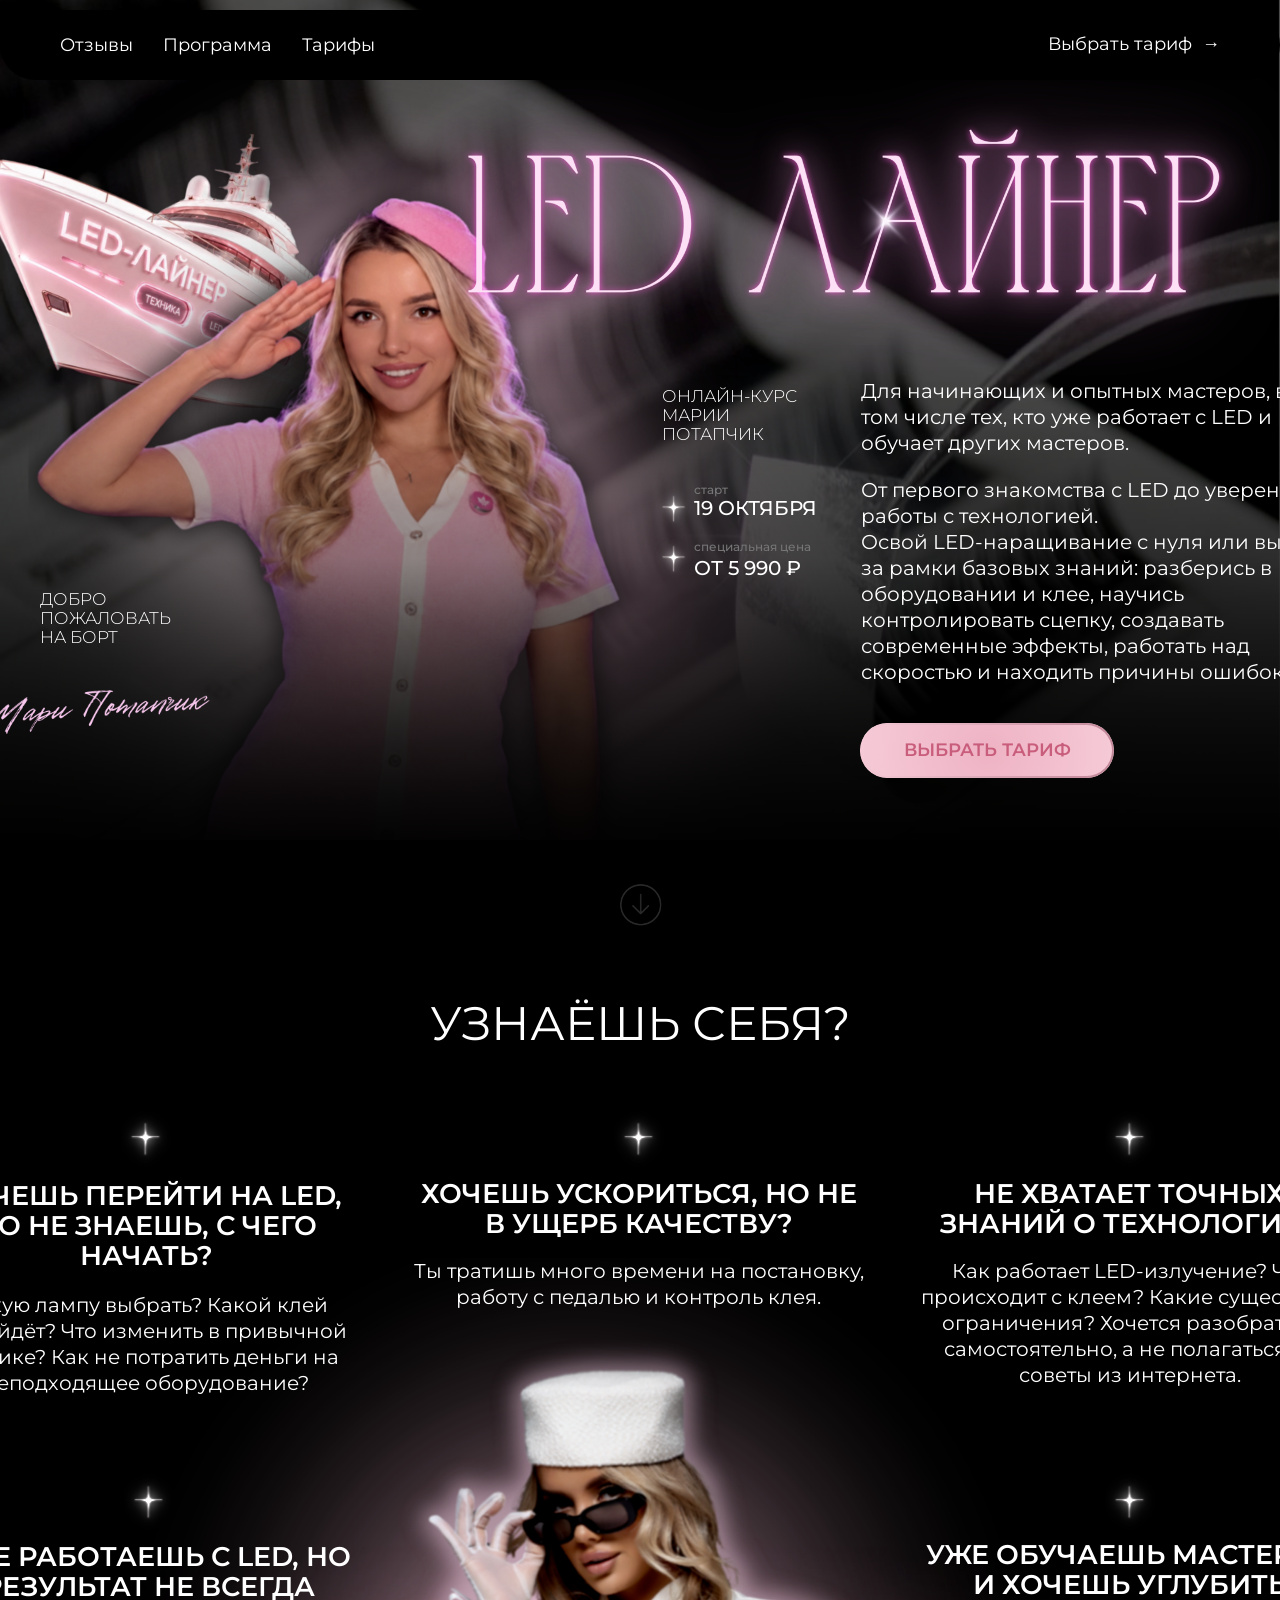
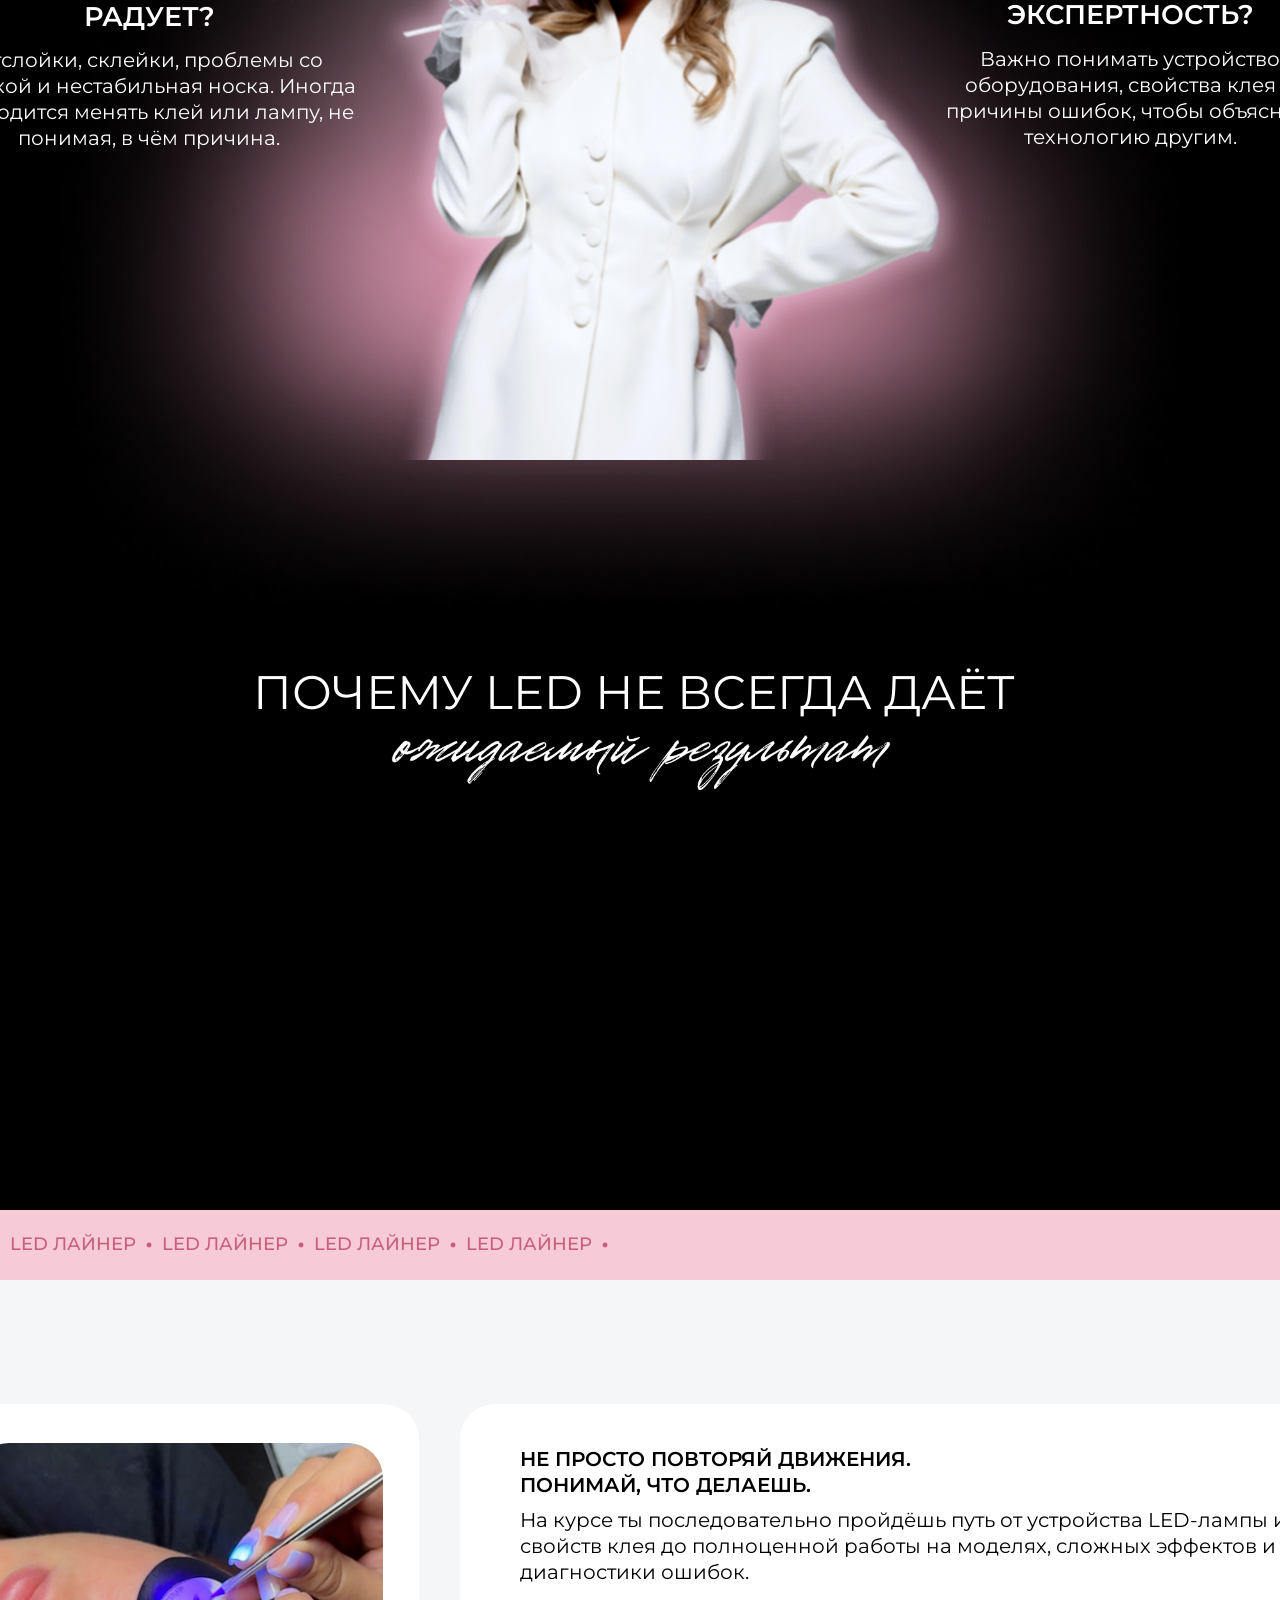
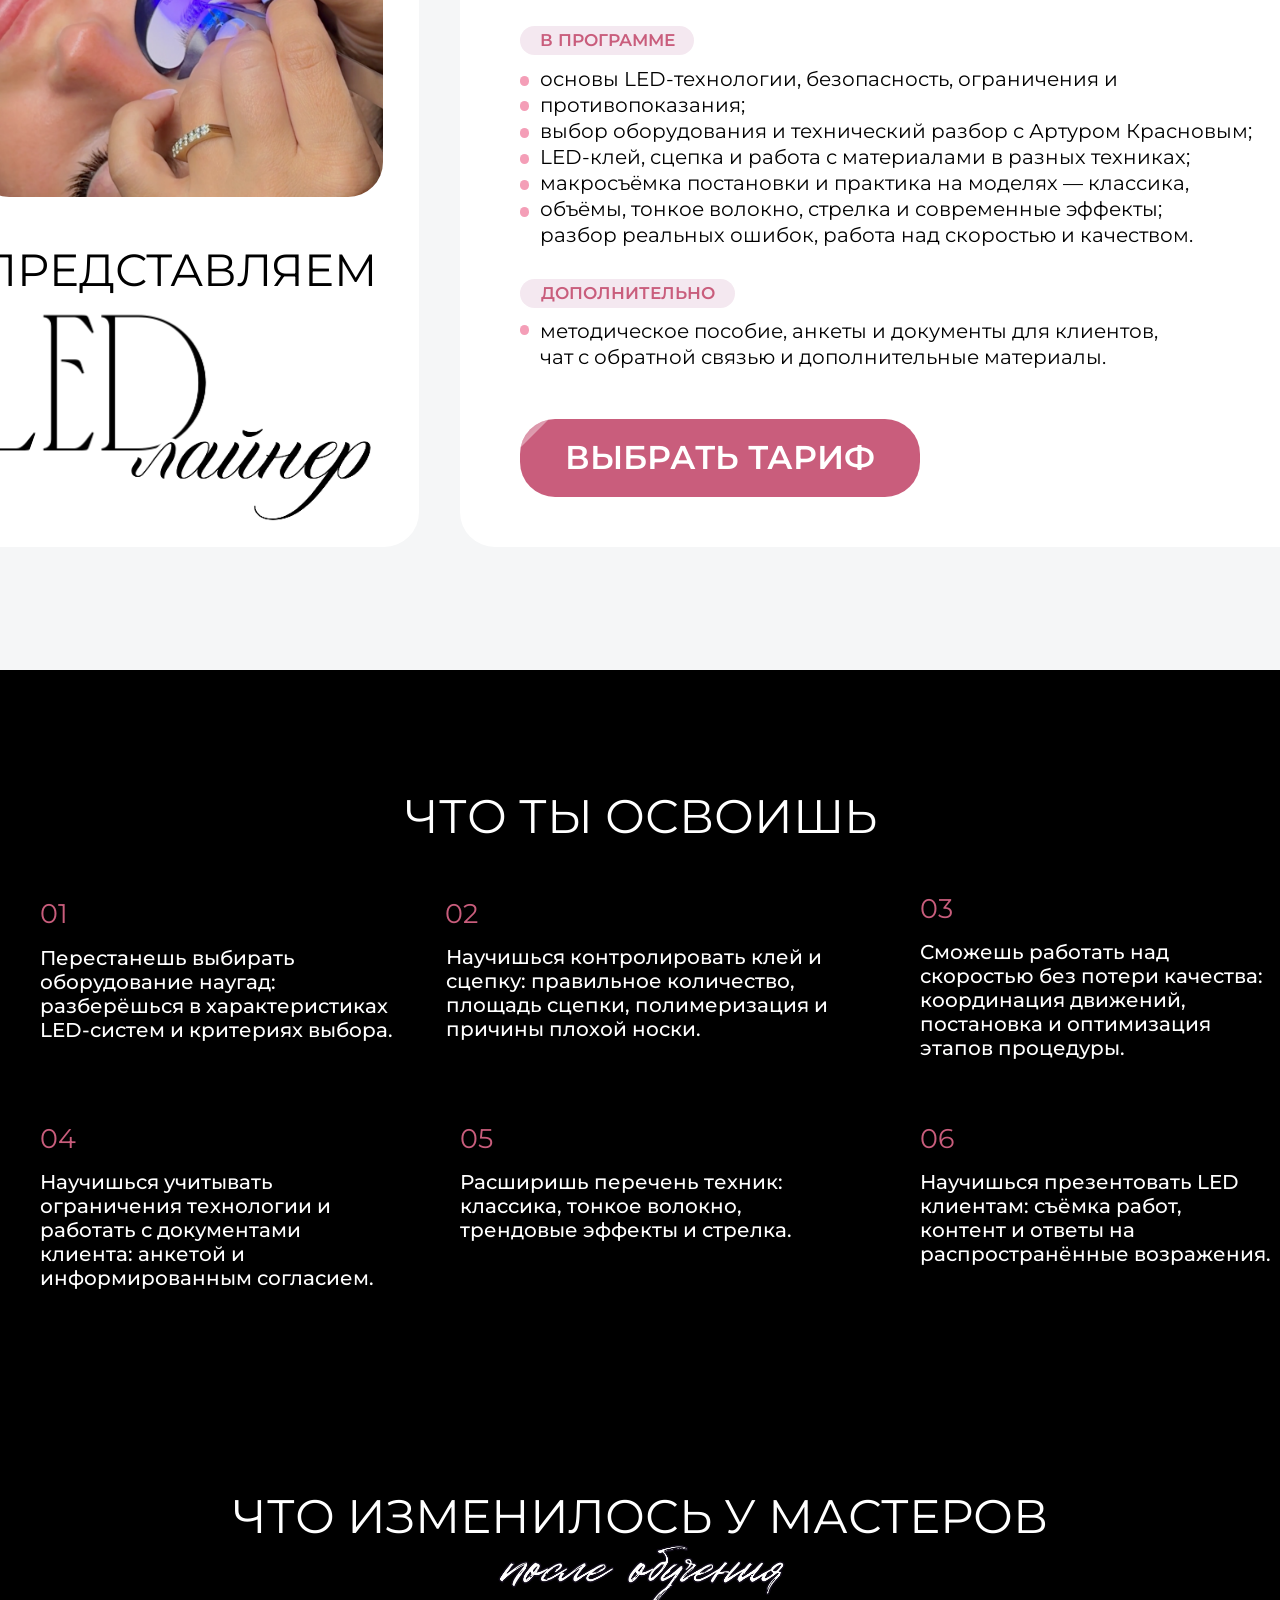
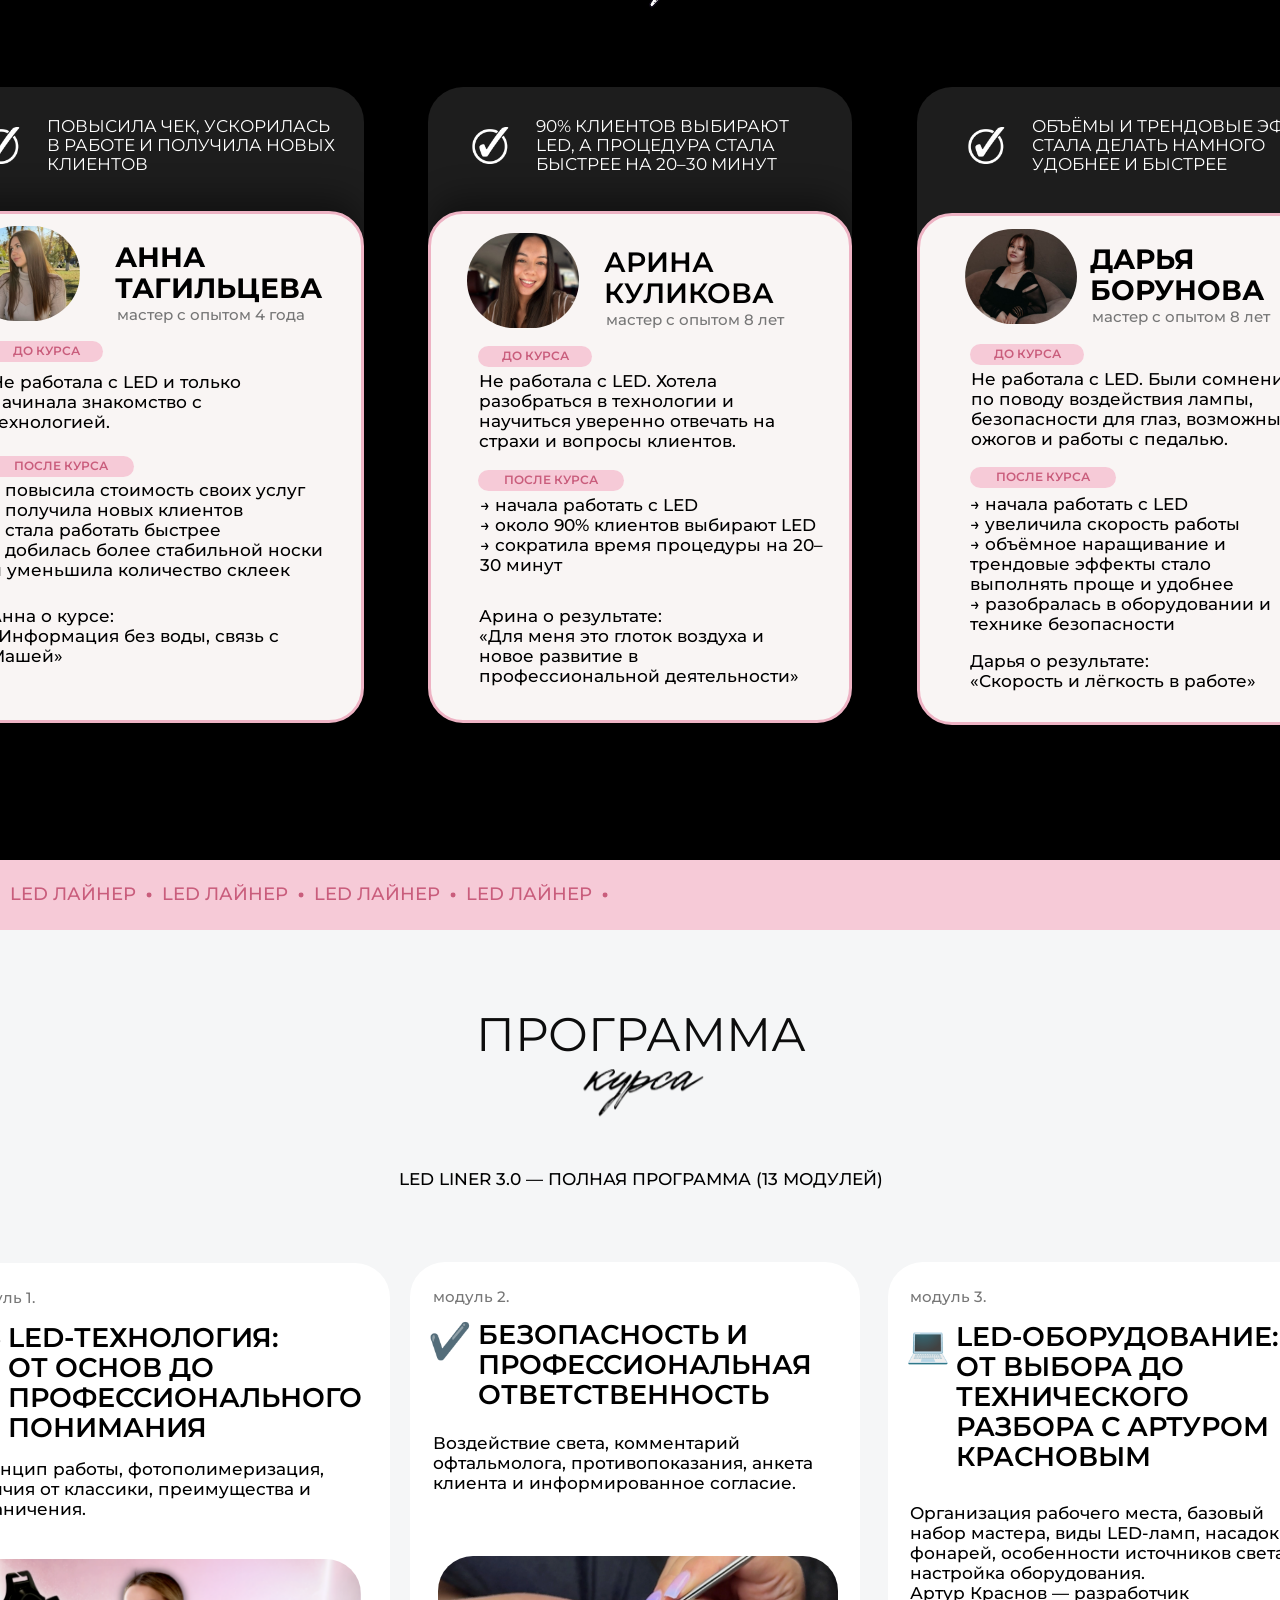
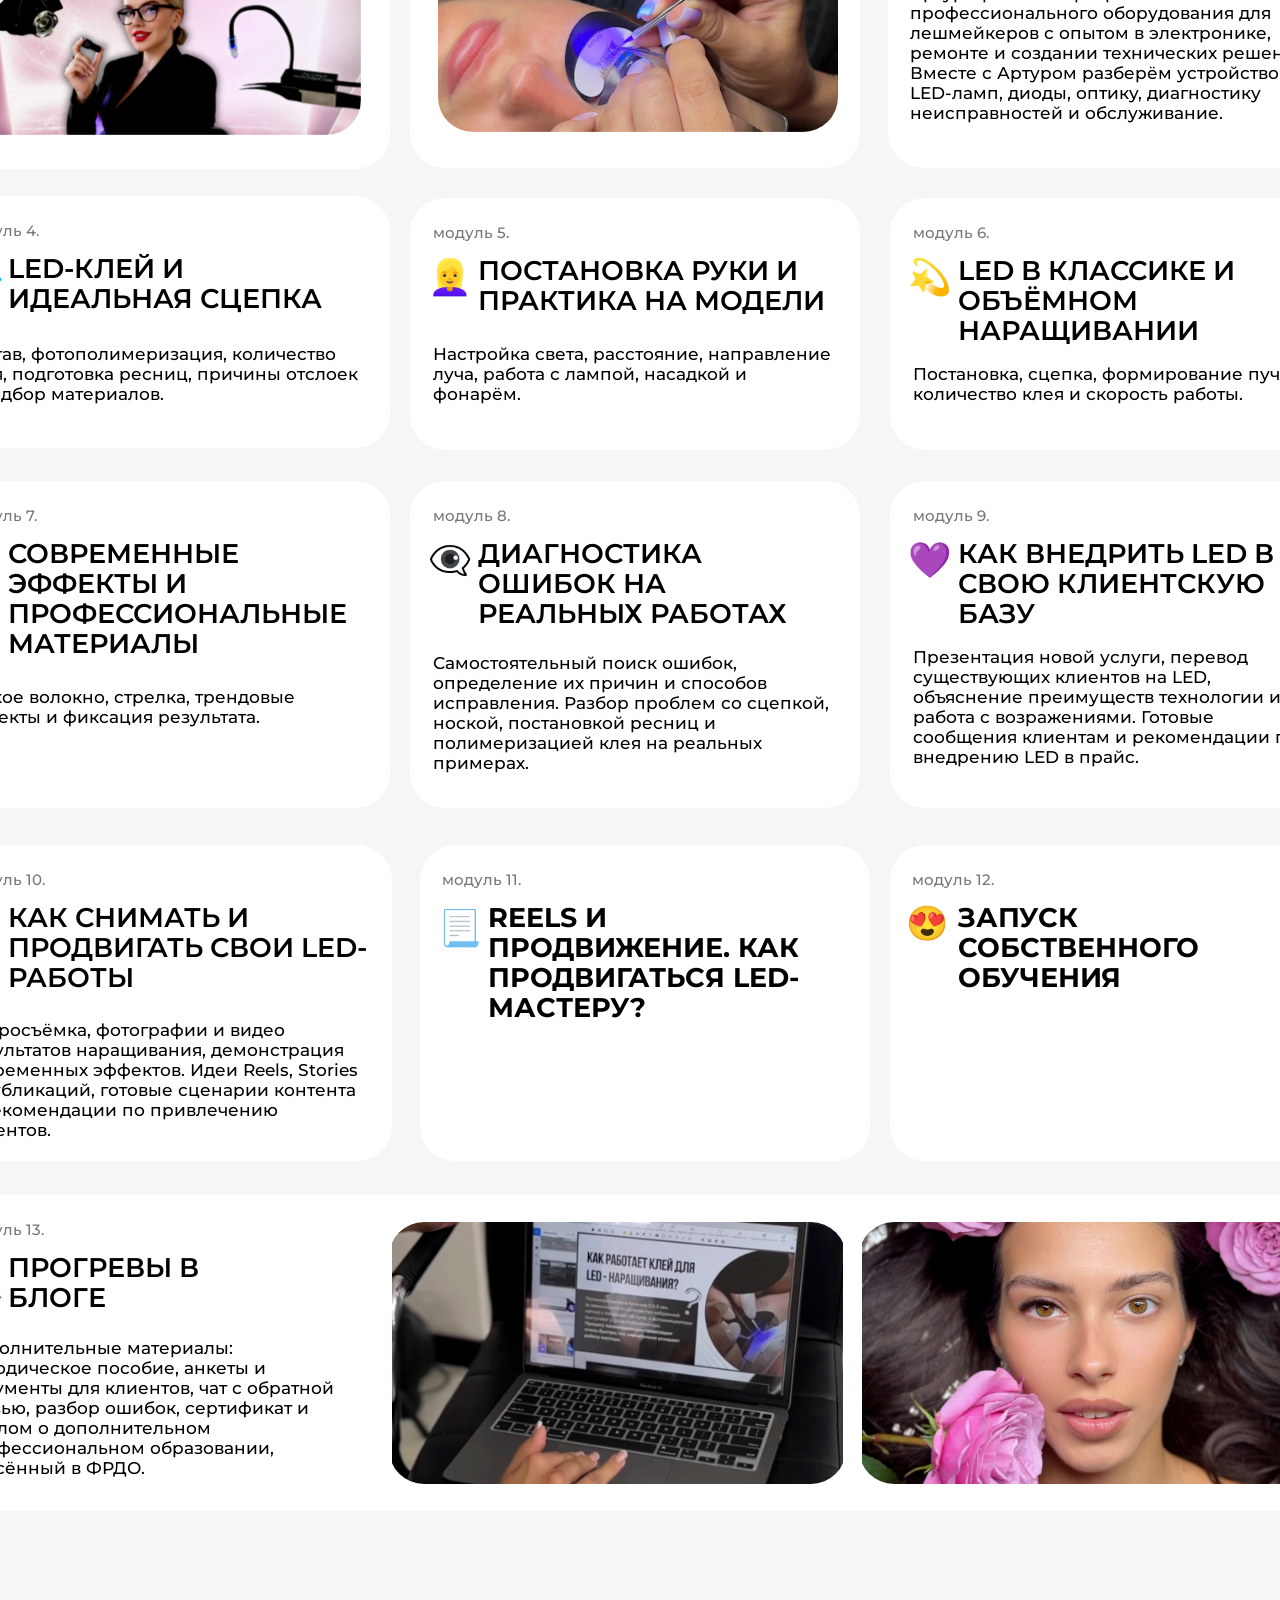
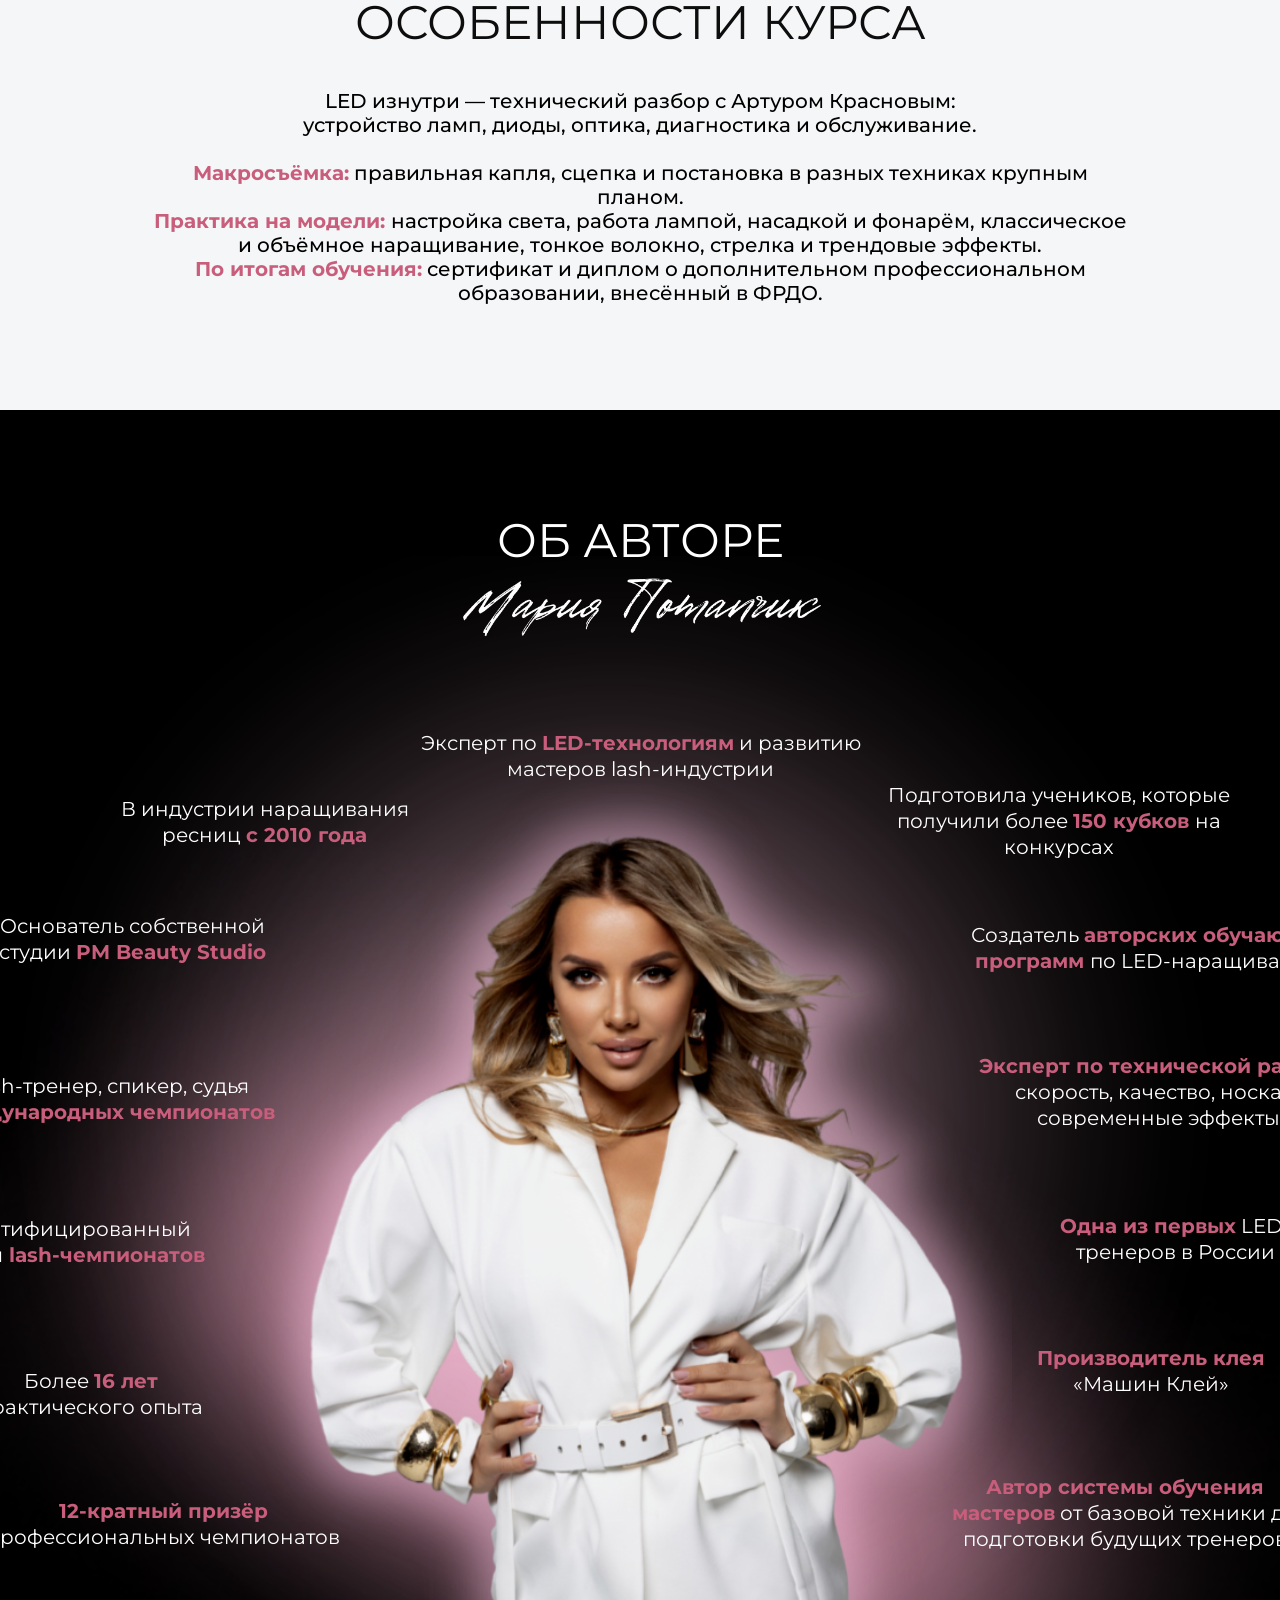
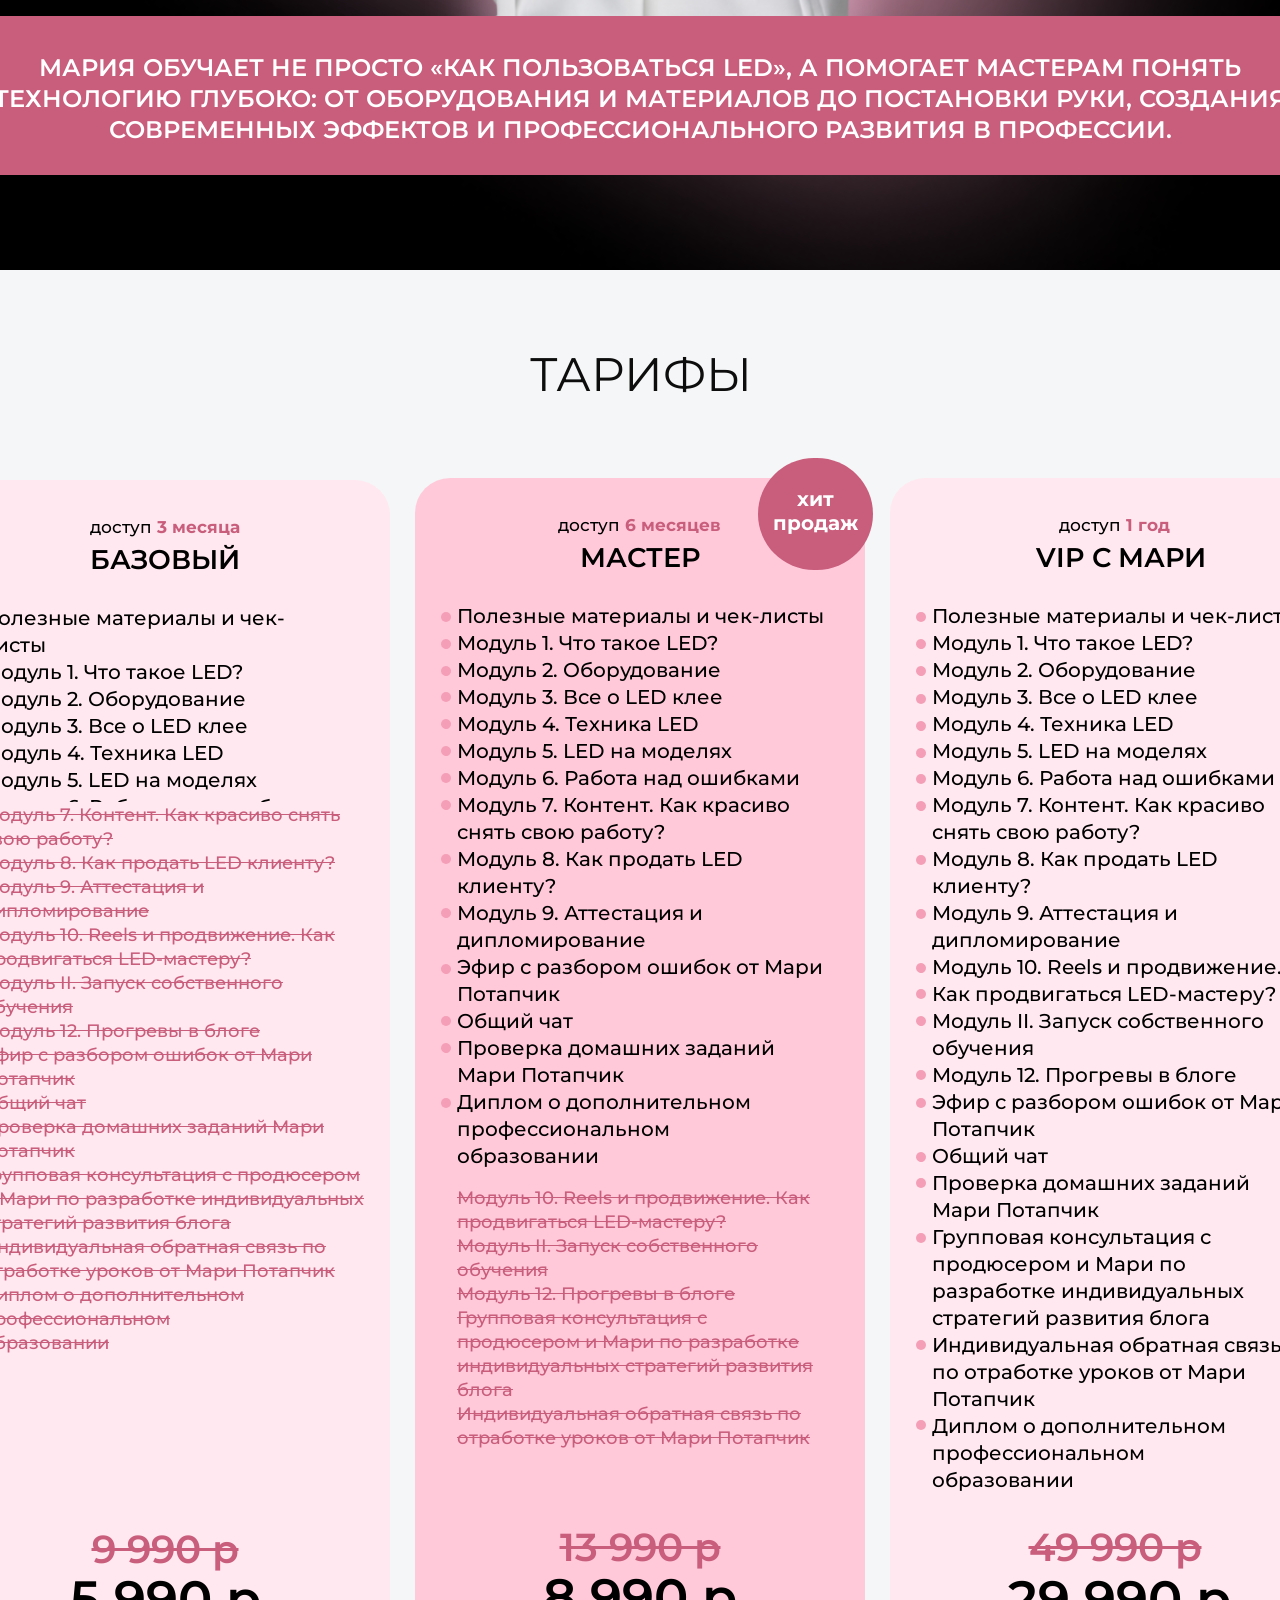
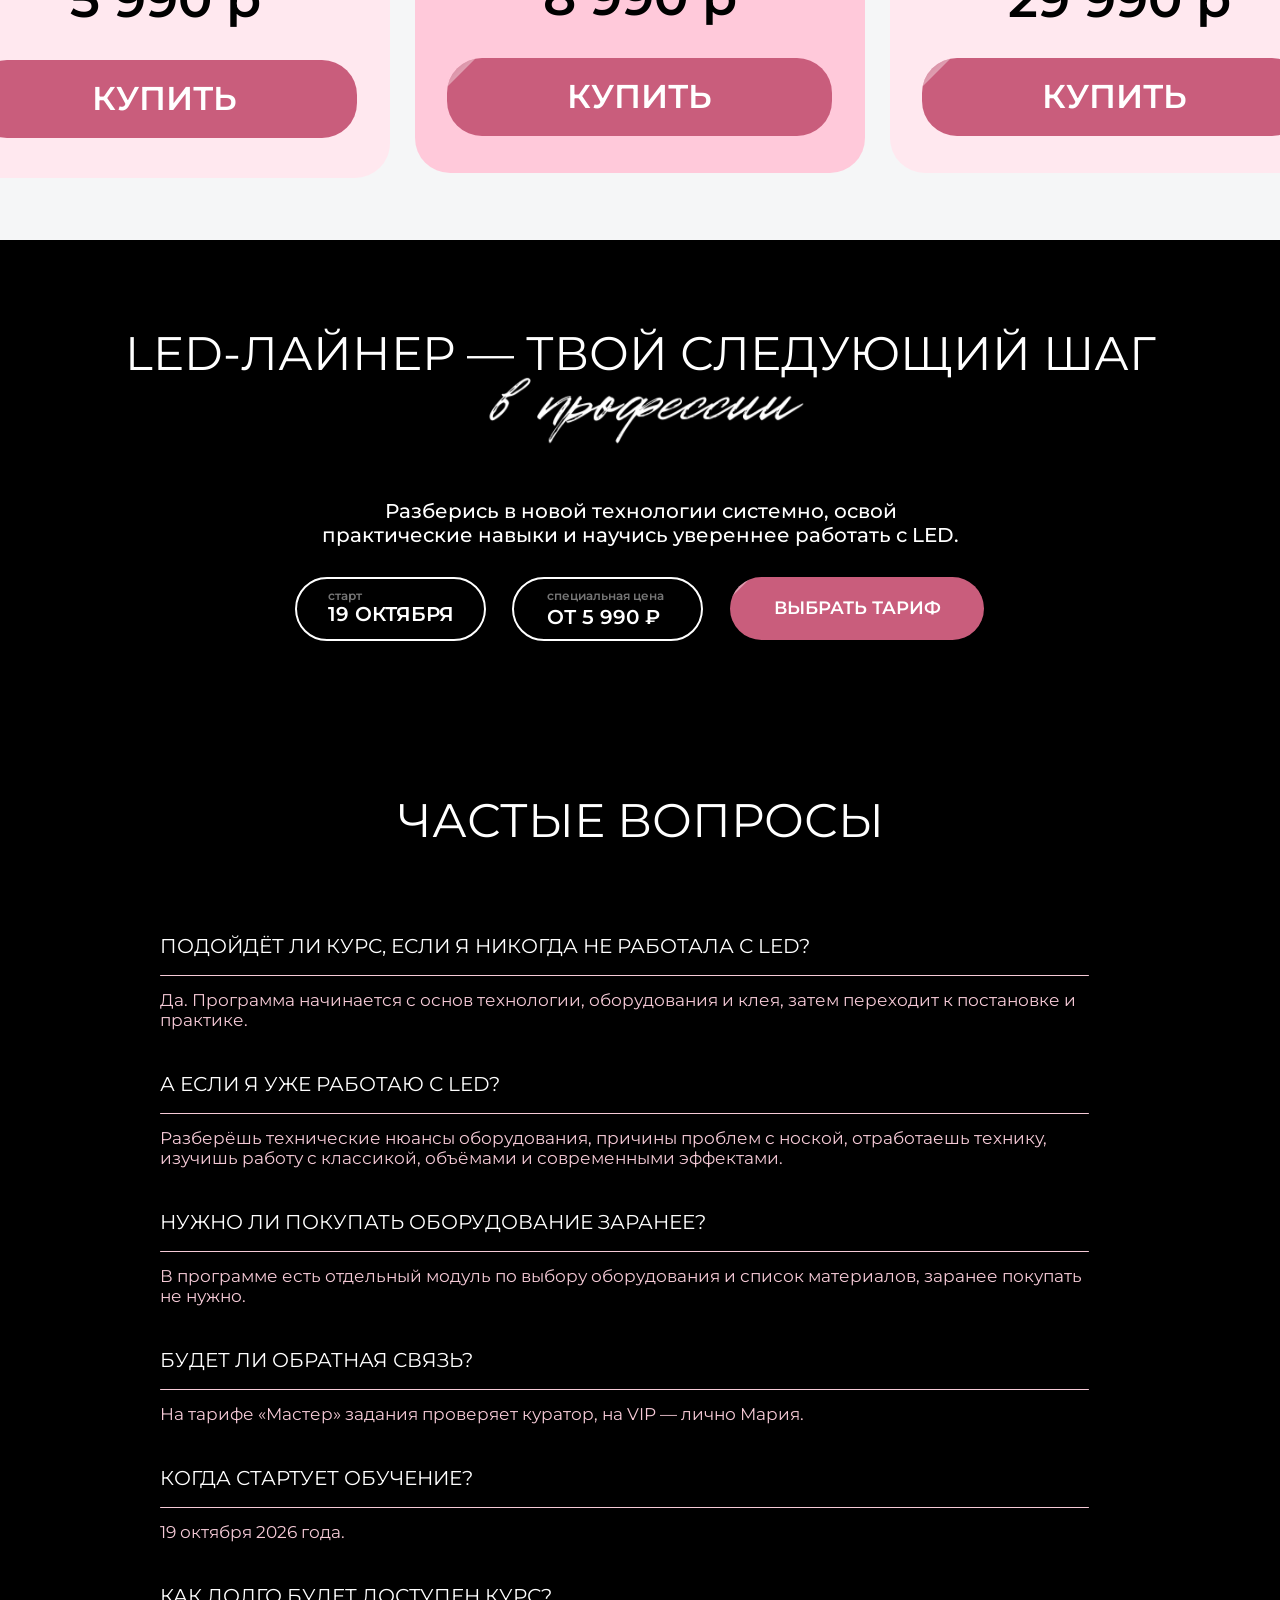
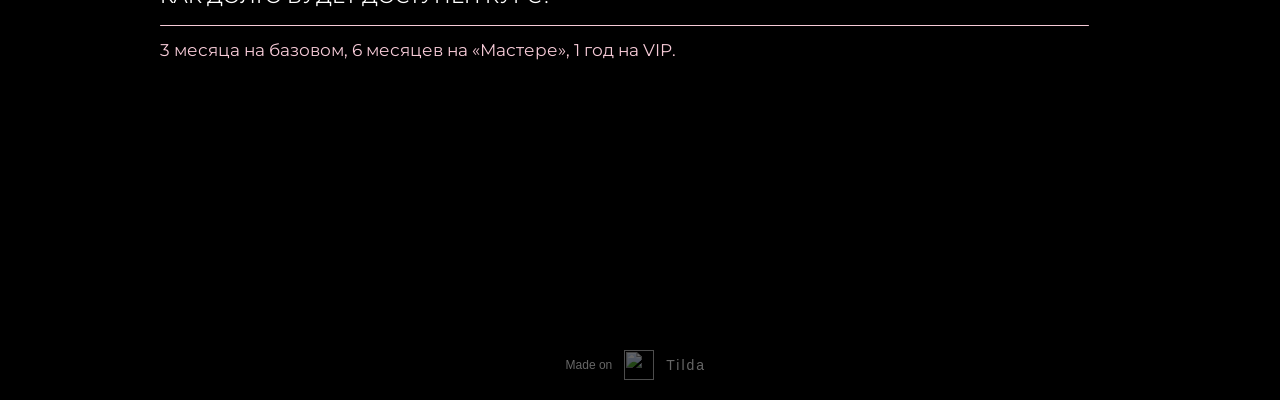
==== commit 0ef60be7: "Add files via upload" ====
--- a/page272934609.html
+++ b/page272934609.html
@@ -1,5 +1,5 @@
-<!DOCTYPE html> <html> <head> <meta charset="utf-8" /> <meta http-equiv="Content-Type" content="text/html; charset=utf-8" /> <meta name="viewport" content="width=device-width, initial-scale=1.0" /> <!--metatextblock--> <title>LED LINER</title> <meta property="og:url" content="https://ledliner.tilda.ws" /> <meta property="og:title" content="LED LINER" /> <meta property="og:description" content="" /> <meta property="og:type" content="website" /> <meta property="og:image" content="images/tild3866-6431-4130-b832-653736623732__led__4.png" /> <link rel="canonical" href="https://ledliner.tilda.ws"> <!--/metatextblock--> <meta name="format-detection" content="telephone=no" /> <meta http-equiv="x-dns-prefetch-control" content="on"> <link rel="dns-prefetch" href="https://ws.tildacdn.com">  <!--favicons--> <link rel="shortcut icon" href="images/tild3632-6633-4761-b764-663937613331__led__4.png" type="image/x-icon"/> <!--/favicons--> <!-- Assets --> <script src="https://neo.tildacdn.com/js/tilda-fallback-1.0.min.js" async charset="utf-8"></script> <link rel="stylesheet" href="css/tilda-grid-3.0.min.css" type="text/css" media="all" onerror="this.loaderr='y';"/> <link rel="stylesheet" href="css/tilda-blocks-page272934609.min.css?t=1791393520" type="text/css" media="all" onerror="this.loaderr='y';" /> <link rel="preconnect" href="https://fonts.gstatic.com"> <link href="https://fonts.googleapis.com/css2?family=Playfair+Display:wght@400..900&family=Montserrat:wght@100..900&subset=latin,cyrillic" rel="stylesheet"> <link rel="stylesheet" href="css/tilda-animation-2.0.min.css" type="text/css" media="all" onerror="this.loaderr='y';" /> <link rel="stylesheet" href="css/tilda-menusub-1.1.min.css" type="text/css" media="all" onerror="this.loaderr='y';" /> <link rel="stylesheet" href="css/tilda-menu-widgeticons-1.0.min.css" type="text/css" media="all" onerror="this.loaderr='y';" /> <link rel="stylesheet" href="css/tilda-menu-burger-1.0.min.css" type="text/css" media="all" onerror="this.loaderr='y';" /> <script nomodule src="js/tilda-polyfill-1.0.min.js" charset="utf-8"></script> <script type="text/javascript">function t_onReady(func) {if(document.readyState!='loading') {func();} else {document.addEventListener('DOMContentLoaded',func);}}
-function t_onFuncLoad(funcName,okFunc,time) {if(typeof window[funcName]==='function') {okFunc();} else {setTimeout(function() {t_onFuncLoad(funcName,okFunc,time);},(time||100));}}function t_throttle(fn,threshhold,scope) {return function() {fn.apply(scope||this,arguments);};}function t396_initialScale(t){var e=document.getElementById("rec"+t);if(e){var i=e.querySelector(".t396__artboard");if(i){window.tn_scale_initial_window_width||(window.tn_scale_initial_window_width=document.documentElement.clientWidth);var a=window.tn_scale_initial_window_width,l=[],n,r=i.getAttribute("data-artboard-screens");if(r){r=r.split(",");for(var o=0;o<r.length;o++)l[o]=parseInt(r[o],10)}else l=[320,480,640,960,1200];for(var o=0;o<l.length;o++){var _=l[o];a>=_&&(n=_)}var d="edit"===window.allrecords.getAttribute("data-tilda-mode"),s="center"===t396_scaleInitial__getFieldValue(i,"valign",n,l),c="grid"===t396_scaleInitial__getFieldValue(i,"upscale",n,l),u=t396_scaleInitial__getFieldValue(i,"height_vh",n,l),g=t396_scaleInitial__getFieldValue(i,"height",n,l),w=!!window.opr&&!!window.opr.addons||!!window.opera||-1!==navigator.userAgent.indexOf(" OPR/");if(!d&&s&&!c&&!u&&g&&!w){var f=parseFloat((a/n).toFixed(3)),h=[i,i.querySelector(".t396__carrier"),i.querySelector(".t396__filter")],v=Math.floor(parseInt(g,10)*f)+"px",p;i.style.setProperty("--initial-scale-height",v);for(var o=0;o<h.length;o++)h[o].style.setProperty("height","var(--initial-scale-height)");t396_scaleInitial__getElementsToScale(i,n,l).forEach((function(t){t.style.zoom=f}))}}}}function t396_scaleInitial__getElementsToScale(t,e,i){return t?Array.prototype.slice.call(t.children).filter((function(t){if(!t)return!1;if(!t.classList.contains("t396__elem")&&!t.classList.contains("t396__group"))return!1;if(!t.querySelector(".tn-molecule, .tn-atom"))return!1;var a=!t.getAttribute("data-elem-type")&&t.classList.contains("tn-group"),l=t396_scaleInitial__getFieldValue(t,"container",e,i);return!l&&a&&(l="grid"),"grid"===l})):[]}function t396_scaleInitial__getFieldValue(t,e,i,a){if(!t)return null;var l=a[a.length-1],n=t.getAttribute(t396_scaleInitial__getFieldAttribute(t,e,i,l));if(null===n)for(var r=0;r<a.length;r++){var o=a[r];if(!(o<=i)&&null!==(n=t.getAttribute(t396_scaleInitial__getFieldAttribute(t,e,o,l))))break}return n}function t396_scaleInitial__getFieldAttribute(t,e,i,a){var l=["widthmode","heightmode","flex"],n=t.classList.contains("t396__artboard"),r=!n&&t.classList.contains("tn-group"),o="data-field-";n&&(o="data-artboard-"),r&&(o="data-group-");var _="-value",d;return(n||r&&-1!==l.indexOf(e))&&(_=""),o+e+(i===a?"":"-res-"+i)+_}window.TN_SCALE_INITIAL_VER="1.0",window.tn_scale_initial_window_width=null;</script> <script src="js/tilda-scripts-3.0.min.js" charset="utf-8" defer onerror="this.loaderr='y';"></script> <script src="js/tilda-blocks-page272934609.min.js?t=1791393520" charset="utf-8" async onerror="this.loaderr='y';"></script> <script src="js/lazyload-1.3.min.export.js" charset="utf-8" async onerror="this.loaderr='y';"></script> <script src="js/tilda-animation-2.0.min.js" charset="utf-8" async onerror="this.loaderr='y';"></script> <script src="js/tilda-menusub-1.1.min.js" charset="utf-8" async onerror="this.loaderr='y';"></script> <script src="js/tilda-menu-1.1.min.js" charset="utf-8" async onerror="this.loaderr='y';"></script> <script src="js/tilda-menu-widgeticons-1.0.min.js" charset="utf-8" async onerror="this.loaderr='y';"></script> <script src="js/tilda-menu-burger-1.0.min.js" charset="utf-8" async onerror="this.loaderr='y';"></script> <script src="js/tilda-zero-1.2.min.js" charset="utf-8" async onerror="this.loaderr='y';"></script> <script src="js/tilda-t635-typed-1.0.min.js" charset="utf-8" async onerror="this.loaderr='y';"></script> <script src="js/tilda-animation-ext-1.0.min.js" charset="utf-8" async onerror="this.loaderr='y';"></script> <script src="js/tilda-animation-sbs-1.0.min.js" charset="utf-8" async onerror="this.loaderr='y';"></script> <script src="js/tilda-zero-scale-1.0.min.js" charset="utf-8" async onerror="this.loaderr='y';"></script> <script src="js/tilda-events-1.0.min.js" charset="utf-8" async onerror="this.loaderr='y';"></script> <script type="text/javascript">window.dataLayer=window.dataLayer||[];</script> <script type="text/javascript">(function() {var ttt='cebo';var tt='oog';var re=new RegExp("bot|g" + tt + "le|yandex|baidu|bing|msn|duckduckbot|teoma|slurp|crawler|spider|robot|crawling|fa" + ttt + "ok","i");if((re.test(navigator.userAgent))===false&&typeof(sessionStorage)!='undefined'&&sessionStorage.getItem('visited')!=='y'&&document.visibilityState){var style=document.createElement('style');style.type='text/css';style.innerHTML='@media screen and (min-width: 980px) {.t-records {opacity: 0;}.t-records_animated {-webkit-transition: opacity ease-in-out .2s;-moz-transition: opacity ease-in-out .2s;-o-transition: opacity ease-in-out .2s;transition: opacity ease-in-out .2s;}.t-records.t-records_visible {opacity: 1;}}';document.getElementsByTagName('head')[0].appendChild(style);function t_setvisRecs(){var alr=document.querySelectorAll('.t-records');Array.prototype.forEach.call(alr,function(el) {el.classList.add("t-records_animated");});setTimeout(function() {Array.prototype.forEach.call(alr,function(el) {el.classList.add("t-records_visible");});sessionStorage.setItem("visited","y");},400);}
+<!DOCTYPE html> <html> <head> <meta charset="utf-8" /> <meta http-equiv="Content-Type" content="text/html; charset=utf-8" /> <meta name="viewport" content="width=device-width, initial-scale=1.0" /> <!--metatextblock--> <title>LED LINER</title> <meta property="og:url" content="https://ledliner.tilda.ws" /> <meta property="og:title" content="LED LINER" /> <meta property="og:description" content="" /> <meta property="og:type" content="website" /> <meta property="og:image" content="images/tild3866-6431-4130-b832-653736623732__led__4.png" /> <link rel="canonical" href="https://ledliner.tilda.ws"> <!--/metatextblock--> <meta name="format-detection" content="telephone=no" /> <meta http-equiv="x-dns-prefetch-control" content="on"> <link rel="dns-prefetch" href="https://ws.tildacdn.com">  <!--favicons--> <link rel="shortcut icon" href="images/tild3632-6633-4761-b764-663937613331__led__4.png" type="image/x-icon"/> <!--/favicons--> <!-- Assets --> <script src="https://neo.tildacdn.com/js/tilda-fallback-1.0.min.js" async charset="utf-8"></script> <link rel="stylesheet" href="css/tilda-grid-3.0.min.css" type="text/css" media="all" onerror="this.loaderr='y';"/> <link rel="stylesheet" href="css/tilda-blocks-page272934609.min.css?t=1791467788" type="text/css" media="all" onerror="this.loaderr='y';" /> <link rel="preconnect" href="https://fonts.gstatic.com"> <link href="https://fonts.googleapis.com/css2?family=Playfair+Display:wght@400..900&family=Montserrat:wght@100..900&subset=latin,cyrillic" rel="stylesheet"> <link rel="stylesheet" href="css/tilda-animation-2.0.min.css" type="text/css" media="all" onerror="this.loaderr='y';" /> <link rel="stylesheet" href="css/tilda-menusub-1.1.min.css" type="text/css" media="all" onerror="this.loaderr='y';" /> <link rel="stylesheet" href="css/tilda-menu-widgeticons-1.0.min.css" type="text/css" media="all" onerror="this.loaderr='y';" /> <link rel="stylesheet" href="css/tilda-menu-burger-1.0.min.css" type="text/css" media="all" onerror="this.loaderr='y';" /> <script nomodule src="js/tilda-polyfill-1.0.min.js" charset="utf-8"></script> <script type="text/javascript">function t_onReady(func) {if(document.readyState!='loading') {func();} else {document.addEventListener('DOMContentLoaded',func);}}
+function t_onFuncLoad(funcName,okFunc,time) {if(typeof window[funcName]==='function') {okFunc();} else {setTimeout(function() {t_onFuncLoad(funcName,okFunc,time);},(time||100));}}function t_throttle(fn,threshhold,scope) {return function() {fn.apply(scope||this,arguments);};}function t396_initialScale(t){var e=document.getElementById("rec"+t);if(e){var i=e.querySelector(".t396__artboard");if(i){window.tn_scale_initial_window_width||(window.tn_scale_initial_window_width=document.documentElement.clientWidth);var a=window.tn_scale_initial_window_width,l=[],n,r=i.getAttribute("data-artboard-screens");if(r){r=r.split(",");for(var o=0;o<r.length;o++)l[o]=parseInt(r[o],10)}else l=[320,480,640,960,1200];for(var o=0;o<l.length;o++){var _=l[o];a>=_&&(n=_)}var d="edit"===window.allrecords.getAttribute("data-tilda-mode"),s="center"===t396_scaleInitial__getFieldValue(i,"valign",n,l),c="grid"===t396_scaleInitial__getFieldValue(i,"upscale",n,l),u=t396_scaleInitial__getFieldValue(i,"height_vh",n,l),g=t396_scaleInitial__getFieldValue(i,"height",n,l),w=!!window.opr&&!!window.opr.addons||!!window.opera||-1!==navigator.userAgent.indexOf(" OPR/");if(!d&&s&&!c&&!u&&g&&!w){var f=parseFloat((a/n).toFixed(3)),h=[i,i.querySelector(".t396__carrier"),i.querySelector(".t396__filter")],v=Math.floor(parseInt(g,10)*f)+"px",p;i.style.setProperty("--initial-scale-height",v);for(var o=0;o<h.length;o++)h[o].style.setProperty("height","var(--initial-scale-height)");t396_scaleInitial__getElementsToScale(i,n,l).forEach((function(t){t.style.zoom=f}))}}}}function t396_scaleInitial__getElementsToScale(t,e,i){return t?Array.prototype.slice.call(t.children).filter((function(t){if(!t)return!1;if(!t.classList.contains("t396__elem")&&!t.classList.contains("t396__group"))return!1;if(!t.querySelector(".tn-molecule, .tn-atom"))return!1;var a=!t.getAttribute("data-elem-type")&&t.classList.contains("tn-group"),l=t396_scaleInitial__getFieldValue(t,"container",e,i);return!l&&a&&(l="grid"),"grid"===l})):[]}function t396_scaleInitial__getFieldValue(t,e,i,a){if(!t)return null;var l=a[a.length-1],n=t.getAttribute(t396_scaleInitial__getFieldAttribute(t,e,i,l));if(null===n)for(var r=0;r<a.length;r++){var o=a[r];if(!(o<=i)&&null!==(n=t.getAttribute(t396_scaleInitial__getFieldAttribute(t,e,o,l))))break}return n}function t396_scaleInitial__getFieldAttribute(t,e,i,a){var l=["widthmode","heightmode","flex"],n=t.classList.contains("t396__artboard"),r=!n&&t.classList.contains("tn-group"),o="data-field-";n&&(o="data-artboard-"),r&&(o="data-group-");var _="-value",d;return(n||r&&-1!==l.indexOf(e))&&(_=""),o+e+(i===a?"":"-res-"+i)+_}window.TN_SCALE_INITIAL_VER="1.0",window.tn_scale_initial_window_width=null;</script> <script src="js/tilda-scripts-3.0.min.js" charset="utf-8" defer onerror="this.loaderr='y';"></script> <script src="js/tilda-blocks-page272934609.min.js?t=1791467788" charset="utf-8" async onerror="this.loaderr='y';"></script> <script src="js/lazyload-1.3.min.export.js" charset="utf-8" async onerror="this.loaderr='y';"></script> <script src="js/tilda-animation-2.0.min.js" charset="utf-8" async onerror="this.loaderr='y';"></script> <script src="js/tilda-menusub-1.1.min.js" charset="utf-8" async onerror="this.loaderr='y';"></script> <script src="js/tilda-menu-1.1.min.js" charset="utf-8" async onerror="this.loaderr='y';"></script> <script src="js/tilda-menu-widgeticons-1.0.min.js" charset="utf-8" async onerror="this.loaderr='y';"></script> <script src="js/tilda-menu-burger-1.0.min.js" charset="utf-8" async onerror="this.loaderr='y';"></script> <script src="js/tilda-zero-1.2.min.js" charset="utf-8" async onerror="this.loaderr='y';"></script> <script src="js/tilda-t635-typed-1.0.min.js" charset="utf-8" async onerror="this.loaderr='y';"></script> <script src="js/tilda-animation-ext-1.0.min.js" charset="utf-8" async onerror="this.loaderr='y';"></script> <script src="js/tilda-animation-sbs-1.0.min.js" charset="utf-8" async onerror="this.loaderr='y';"></script> <script src="js/tilda-zero-scale-1.0.min.js" charset="utf-8" async onerror="this.loaderr='y';"></script> <script src="js/tilda-events-1.0.min.js" charset="utf-8" async onerror="this.loaderr='y';"></script> <script type="text/javascript">window.dataLayer=window.dataLayer||[];</script> <script type="text/javascript">(function() {var ttt='cebo';var tt='oog';var re=new RegExp("bot|g" + tt + "le|yandex|baidu|bing|msn|duckduckbot|teoma|slurp|crawler|spider|robot|crawling|fa" + ttt + "ok","i");if((re.test(navigator.userAgent))===false&&typeof(sessionStorage)!='undefined'&&sessionStorage.getItem('visited')!=='y'&&document.visibilityState){var style=document.createElement('style');style.type='text/css';style.innerHTML='@media screen and (min-width: 980px) {.t-records {opacity: 0;}.t-records_animated {-webkit-transition: opacity ease-in-out .2s;-moz-transition: opacity ease-in-out .2s;-o-transition: opacity ease-in-out .2s;transition: opacity ease-in-out .2s;}.t-records.t-records_visible {opacity: 1;}}';document.getElementsByTagName('head')[0].appendChild(style);function t_setvisRecs(){var alr=document.querySelectorAll('.t-records');Array.prototype.forEach.call(alr,function(el) {el.classList.add("t-records_animated");});setTimeout(function() {Array.prototype.forEach.call(alr,function(el) {el.classList.add("t-records_visible");});sessionStorage.setItem("visited","y");},400);}
 document.addEventListener('DOMContentLoaded',t_setvisRecs);}})();</script></head> <body class="t-body" style="margin:0;"> <!--allrecords--> <div id="allrecords" data-tilda-export="yes" class="t-records" data-hook="blocks-collection-content-node" data-tilda-project-id="8695583" data-tilda-page-id="272934609" data-tilda-formskey="0ecc1693ce9a7dd055fd8973e8695583" data-tilda-cookie="no" data-tilda-lazy="yes" data-tilda-root-zone="com" data-tilda-project-country="RU"> <div id="rec4333846801" class="r t-rec" style=" " data-record-type="1272"> <!-- T1272 --> <div id="nav4333846801marker"></div> <div class="t1272" data-menu="yes" data-full-submenu-mob="y" data-menu-widgeticons-hide="yes"> <div class="t-menu-base__mobile-menu tmenu-mobile tmenu-mobile_positionfixed"> <div class="tmenu-mobile__container tmenu-mobile__container_right tmenu-mobile__container_logoleft tmenu-mobile__container_withoutlogo"> <button type="button"
 aria-expanded="false"
 aria-label="Навигационное меню"
@@ -43,7 +43,7 @@
 href="#rec4398025501"> <div class='tn-atom__button-content'> <span class="tn-atom__button-text">ВЫБРАТЬ ТАРИФ</span> </div> <span class="tn-atom__button-border"></span> </a> </div> <div class='t396__elem tn-elem tn-elem__43319474011790688575289 t-animate' data-elem-id='1790688575289' data-elem-type='text' data-field-top-value="477" data-field-left-value="821" data-field-height-value="208" data-field-width-value="479" data-field-axisy-value="top" data-field-axisx-value="left" data-field-container-value="grid" data-field-topunits-value="px" data-field-leftunits-value="px" data-field-heightunits-value="px" data-field-widthunits-value="px" data-animate-style="fadeinup" data-animate-duration="1" data-animate-distance="100" data-field-textfit-value="autoheight" data-field-fontsize-value="20" data-field-top-res-320-value="592" data-field-left-res-320-value="4" data-field-height-res-320-value="199" data-field-width-res-320-value="313" data-field-textfit-res-320-value="fixedsize" data-field-fontsize-res-320-value="16"> <div class='tn-atom'field='tn_text_1790688575289'>От первого знакомства с LED до уверенной работы с технологией.<br />Освой LED-наращивание с нуля или выйди за рамки базовых знаний: разберись в оборудовании и клее, научись контролировать сцепку, создавать современные эффекты, работать над скоростью и находить причины ошибок.</div> </div> <div class='t396__elem tn-elem tn-elem__43319474011790689270534000005 t-animate' data-elem-id='1790689270534000005' data-elem-type='text' data-field-top-value="497" data-field-left-value="654" data-field-height-value="23" data-field-width-value="126" data-field-axisy-value="top" data-field-axisx-value="left" data-field-container-value="grid" data-field-topunits-value="px" data-field-leftunits-value="px" data-field-heightunits-value="px" data-field-widthunits-value="px" data-animate-style="fadeinup" data-animate-duration="1" data-animate-distance="100" data-field-textfit-value="fixedsize" data-field-fontsize-value="20" data-field-top-res-320-value="431" data-field-left-res-320-value="204" data-field-height-res-320-value="47" data-field-width-res-320-value="146" data-field-container-res-320-value="grid" data-field-textfit-res-320-value="fixedsize" data-field-fontsize-res-320-value="18" data-field-top-res-640-value="497" data-field-left-res-640-value="654"> <div class='tn-atom'field='tn_text_1790689270534000005'>19 октября</div> </div> <div class='t396__elem tn-elem tn-elem__43319474011790692644370000002 t-animate' data-elem-id='1790692644370000002' data-elem-type='text' data-field-top-value="483" data-field-left-value="654" data-field-height-value="14" data-field-width-value="56" data-field-axisy-value="top" data-field-axisx-value="left" data-field-container-value="grid" data-field-topunits-value="px" data-field-leftunits-value="px" data-field-heightunits-value="px" data-field-widthunits-value="px" data-animate-style="fadeinup" data-animate-duration="1" data-animate-distance="100" data-field-textfit-value="fixedsize" data-field-fontsize-value="12" data-field-top-res-320-value="427" data-field-left-res-320-value="204" data-field-height-res-320-value="14" data-field-width-res-320-value="49" data-field-container-res-320-value="grid" data-field-textfit-res-320-value="fixedsize" data-field-top-res-640-value="483" data-field-left-res-640-value="654"> <div class='tn-atom'field='tn_text_1790692644370000002'>Старт</div> </div> <div class='t396__elem tn-elem tn-elem__43319474011790692426341 ' data-elem-id='1790692426341' data-elem-type='image' data-field-top-value="483" data-field-left-value="614" data-field-height-value="50" data-field-width-value="40" data-field-axisy-value="top" data-field-axisx-value="left" data-field-container-value="grid" data-field-topunits-value="px" data-field-leftunits-value="px" data-field-heightunits-value="px" data-field-widthunits-value="px" data-animate-sbs-event="intoview" data-animate-sbs-trg="1" data-animate-sbs-trgofst="0" data-animate-sbs-loop="loop" data-animate-sbs-opts="[{'mx':0,'my':0,'sx':1,'sy':1,'op':1,'ro':0,'ti':0,'ea':'0','dt':0},{'mx':0,'my':0,'sx':1,'sy':1,'op':0,'ro':0,'ti':1000,'ea':'0','dt':0},{'mx':0,'my':0,'sx':1,'sy':1,'op':1,'ro':0,'ti':1000,'ea':'0','dt':0}]" data-field-imagefit-value="auto" data-field-filewidth-value="1680" data-field-fileheight-value="2099" data-field-heightmode-value="hug" data-field-top-res-320-value="426" data-field-left-res-320-value="171" data-field-height-res-320-value="41" data-field-width-res-320-value="33" data-field-widthmode-res-320-value="fixed" data-field-height-res-640-value="50"> <div class='tn-atom'> <img class='tn-atom__img t-img' data-original='images/tild3662-6332-4439-a263-366230616264__pink_and_beige_simpl.png'
 src='images/tild3662-6332-4439-a263-366230616264__-__resize__20x__pink_and_beige_simpl.png'
 alt='' imgfield='tn_img_1790692426341'
-/> </div> </div> <div class='t396__elem tn-elem tn-elem__43319474011790692673494000003 t-animate' data-elem-id='1790692673494000003' data-elem-type='text' data-field-top-value="554" data-field-left-value="654" data-field-height-value="29" data-field-width-value="122" data-field-axisy-value="top" data-field-axisx-value="left" data-field-container-value="grid" data-field-topunits-value="px" data-field-leftunits-value="px" data-field-heightunits-value="px" data-field-widthunits-value="px" data-animate-style="fadeinup" data-animate-duration="1" data-animate-distance="100" data-field-textfit-value="fixedsize" data-field-fontsize-value="20" data-field-top-res-320-value="428" data-field-left-res-320-value="31" data-field-height-res-320-value="49" data-field-width-res-320-value="109" data-field-fontsize-res-320-value="18"> <div class='tn-atom'field='tn_text_1790692673494000003'>от 4 990 ₽</div> </div> <div class='t396__elem tn-elem tn-elem__43319474011790692673494000004 t-animate' data-elem-id='1790692673494000004' data-elem-type='text' data-field-top-value="540" data-field-left-value="654" data-field-height-value="14" data-field-width-value="122" data-field-axisy-value="top" data-field-axisx-value="left" data-field-container-value="grid" data-field-topunits-value="px" data-field-leftunits-value="px" data-field-heightunits-value="px" data-field-widthunits-value="px" data-animate-style="fadeinup" data-animate-duration="1" data-animate-distance="100" data-field-textfit-value="fixedsize" data-field-fontsize-value="12" data-field-top-res-320-value="426" data-field-left-res-320-value="31" data-field-height-res-320-value="15" data-field-width-res-320-value="238"> <div class='tn-atom'field='tn_text_1790692673494000004'>Специальная цена</div> </div> <div class='t396__elem tn-elem tn-elem__43319474011790692442029000001 ' data-elem-id='1790692442029000001' data-elem-type='image' data-field-top-value="533" data-field-left-value="614" data-field-height-value="50" data-field-width-value="40" data-field-axisy-value="top" data-field-axisx-value="left" data-field-container-value="grid" data-field-topunits-value="px" data-field-leftunits-value="px" data-field-heightunits-value="px" data-field-widthunits-value="px" data-animate-sbs-event="intoview" data-animate-sbs-trg="1" data-animate-sbs-trgofst="0" data-animate-sbs-loop="loop" data-animate-sbs-opts="[{'mx':0,'my':0,'sx':1,'sy':1,'op':1,'ro':0,'ti':0,'ea':'0','dt':0},{'mx':0,'my':0,'sx':1,'sy':1,'op':0,'ro':0,'ti':1000,'ea':'0','dt':0},{'mx':0,'my':0,'sx':1,'sy':1,'op':1,'ro':0,'ti':1000,'ea':'0','dt':0}]" data-field-imagefit-value="auto" data-field-filewidth-value="1680" data-field-fileheight-value="2099" data-field-heightmode-value="hug" data-field-top-res-320-value="425" data-field-left-res-320-value="0" data-field-height-res-320-value="41" data-field-width-res-320-value="33" data-field-widthmode-res-320-value="fixed" data-field-height-res-640-value="50"> <div class='tn-atom'> <img class='tn-atom__img t-img' data-original='images/tild3662-6332-4439-a263-366230616264__pink_and_beige_simpl.png'
+/> </div> </div> <div class='t396__elem tn-elem tn-elem__43319474011790692673494000003 t-animate' data-elem-id='1790692673494000003' data-elem-type='text' data-field-top-value="554" data-field-left-value="654" data-field-height-value="29" data-field-width-value="122" data-field-axisy-value="top" data-field-axisx-value="left" data-field-container-value="grid" data-field-topunits-value="px" data-field-leftunits-value="px" data-field-heightunits-value="px" data-field-widthunits-value="px" data-animate-style="fadeinup" data-animate-duration="1" data-animate-distance="100" data-field-textfit-value="fixedsize" data-field-fontsize-value="20" data-field-top-res-320-value="428" data-field-left-res-320-value="31" data-field-height-res-320-value="49" data-field-width-res-320-value="109" data-field-fontsize-res-320-value="18"> <div class='tn-atom'field='tn_text_1790692673494000003'>от 5 990 ₽</div> </div> <div class='t396__elem tn-elem tn-elem__43319474011790692673494000004 t-animate' data-elem-id='1790692673494000004' data-elem-type='text' data-field-top-value="540" data-field-left-value="654" data-field-height-value="14" data-field-width-value="122" data-field-axisy-value="top" data-field-axisx-value="left" data-field-container-value="grid" data-field-topunits-value="px" data-field-leftunits-value="px" data-field-heightunits-value="px" data-field-widthunits-value="px" data-animate-style="fadeinup" data-animate-duration="1" data-animate-distance="100" data-field-textfit-value="fixedsize" data-field-fontsize-value="12" data-field-top-res-320-value="426" data-field-left-res-320-value="31" data-field-height-res-320-value="15" data-field-width-res-320-value="238"> <div class='tn-atom'field='tn_text_1790692673494000004'>Специальная цена</div> </div> <div class='t396__elem tn-elem tn-elem__43319474011790692442029000001 ' data-elem-id='1790692442029000001' data-elem-type='image' data-field-top-value="533" data-field-left-value="614" data-field-height-value="50" data-field-width-value="40" data-field-axisy-value="top" data-field-axisx-value="left" data-field-container-value="grid" data-field-topunits-value="px" data-field-leftunits-value="px" data-field-heightunits-value="px" data-field-widthunits-value="px" data-animate-sbs-event="intoview" data-animate-sbs-trg="1" data-animate-sbs-trgofst="0" data-animate-sbs-loop="loop" data-animate-sbs-opts="[{'mx':0,'my':0,'sx':1,'sy':1,'op':1,'ro':0,'ti':0,'ea':'0','dt':0},{'mx':0,'my':0,'sx':1,'sy':1,'op':0,'ro':0,'ti':1000,'ea':'0','dt':0},{'mx':0,'my':0,'sx':1,'sy':1,'op':1,'ro':0,'ti':1000,'ea':'0','dt':0}]" data-field-imagefit-value="auto" data-field-filewidth-value="1680" data-field-fileheight-value="2099" data-field-heightmode-value="hug" data-field-top-res-320-value="425" data-field-left-res-320-value="0" data-field-height-res-320-value="41" data-field-width-res-320-value="33" data-field-widthmode-res-320-value="fixed" data-field-height-res-640-value="50"> <div class='tn-atom'> <img class='tn-atom__img t-img' data-original='images/tild3662-6332-4439-a263-366230616264__pink_and_beige_simpl.png'
 src='images/tild3662-6332-4439-a263-366230616264__-__resize__20x__pink_and_beige_simpl.png'
 alt='' imgfield='tn_img_1790692442029000001'
 /> </div> </div> <div class='t396__elem tn-elem tn-elem__43319474011790693522931 ' data-elem-id='1790693522931' data-elem-type='image' data-field-top-value="183" data-field-left-value="781" data-field-height-value="75" data-field-width-value="133" data-field-axisy-value="top" data-field-axisx-value="left" data-field-container-value="grid" data-field-topunits-value="px" data-field-leftunits-value="px" data-field-heightunits-value="px" data-field-widthunits-value="px" data-animate-sbs-event="intoview" data-animate-sbs-trg="1" data-animate-sbs-trgofst="0" data-animate-sbs-loop="loop" data-animate-sbs-opts="[{'mx':0,'my':0,'sx':1,'sy':1,'op':1,'ro':0,'ti':0,'ea':'0','dt':0},{'mx':0,'my':0,'sx':1,'sy':1,'op':0.15,'ro':360,'ti':5000,'ea':'0','dt':0},{'mx':0,'my':0,'sx':1,'sy':1,'op':1,'ro':360,'ti':5000,'ea':'0','dt':0}]" data-field-imagefit-value="auto" data-field-filewidth-value="1680" data-field-fileheight-value="944" data-field-heightmode-value="hug" data-field-top-res-320-value="25" data-field-left-res-320-value="139" data-field-height-res-320-value="22" data-field-width-res-320-value="40" data-field-height-res-640-value="75"> <div class='tn-atom'> <img class='tn-atom__img t-img' data-original='images/tild3039-3135-4335-b233-396330366637__led__14.png'
@@ -150,13 +150,13 @@
 /> </div> </div> <div class='t396__elem tn-elem tn-elem__44921744011791201101028' data-elem-id='1791201101028' data-elem-type='image' data-field-top-value="80" data-field-left-value="368" data-field-height-value="261" data-field-width-value="465" data-field-axisy-value="top" data-field-axisx-value="left" data-field-container-value="grid" data-field-topunits-value="px" data-field-leftunits-value="px" data-field-heightunits-value="px" data-field-widthunits-value="px" data-field-imagefit-value="auto" data-field-filewidth-value="1537" data-field-fileheight-value="864" data-field-heightmode-value="hug" data-field-top-res-320-value="22" data-field-left-res-320-value="-35" data-field-height-res-320-value="217" data-field-width-res-320-value="386"> <div class='tn-atom'> <img class='tn-atom__img t-img' data-original='images/tild3031-6562-4434-b062-666664343864__led__10.png'
 src='images/tild3031-6562-4434-b062-666664343864__-__resize__20x__led__10.png'
 alt='' imgfield='tn_img_1791201101028'
-/> </div> </div> <div class='t396__elem tn-elem tn-elem__44921744011791201244700000001 t-animate' data-elem-id='1791201244700000001' data-elem-type='text' data-field-top-value="320" data-field-left-value="373" data-field-height-value="52" data-field-width-value="455" data-field-axisy-value="top" data-field-axisx-value="left" data-field-container-value="grid" data-field-topunits-value="px" data-field-leftunits-value="px" data-field-heightunits-value="px" data-field-widthunits-value="px" data-animate-style="fadeinup" data-animate-duration="1" data-animate-distance="100" data-field-textfit-value="autoheight" data-field-fontsize-value="20" data-field-top-res-320-value="765" data-field-left-res-320-value="3" data-field-height-res-320-value="43" data-field-width-res-320-value="313" data-field-textfit-res-320-value="fixedsize" data-field-fontsize-res-320-value="16"> <div class='tn-atom'field='tn_text_1791201244700000001'>Эксперт по <strong style="color: rgb(201, 93, 124);">LED-технологиям</strong> и развитию мастеров lash-индустрии</div> </div> <div class='t396__elem tn-elem tn-elem__44921744011791201268046000002 t-animate' data-elem-id='1791201268046000002' data-elem-type='text' data-field-top-value="385" data-field-left-value="80" data-field-height-value="53" data-field-width-value="289" data-field-axisy-value="top" data-field-axisx-value="left" data-field-container-value="grid" data-field-topunits-value="px" data-field-leftunits-value="px" data-field-heightunits-value="px" data-field-widthunits-value="px" data-animate-style="fadeinup" data-animate-duration="1" data-animate-distance="100" data-field-textfit-value="fixedsize" data-field-fontsize-value="20" data-field-top-res-320-value="903" data-field-left-res-320-value="20" data-field-height-res-320-value="43" data-field-width-res-320-value="279" data-field-textfit-res-320-value="fixedsize" data-field-fontsize-res-320-value="16"> <div class='tn-atom'field='tn_text_1791201268046000002'>В индустрии наращивания ресниц <strong style="color: rgb(201, 93, 124);">с 2010 года</strong></div> </div> <div class='t396__elem tn-elem tn-elem__44921744011791201444266000002 t-animate' data-elem-id='1791201444266000002' data-elem-type='text' data-field-top-value="502" data-field-left-value="-52" data-field-height-value="53" data-field-width-value="289" data-field-axisy-value="top" data-field-axisx-value="left" data-field-container-value="grid" data-field-topunits-value="px" data-field-leftunits-value="px" data-field-heightunits-value="px" data-field-widthunits-value="px" data-animate-style="fadeinup" data-animate-duration="1" data-animate-distance="100" data-field-textfit-value="fixedsize" data-field-fontsize-value="20" data-field-top-res-320-value="696" data-field-left-res-320-value="16" data-field-height-res-320-value="43" data-field-width-res-320-value="288" data-field-textfit-res-320-value="fixedsize" data-field-fontsize-res-320-value="16"> <div class='tn-atom'field='tn_text_1791201444266000002'>Основатель собственной студии <strong style="color: rgb(201, 93, 124);">PM Beauty Studio</strong></div> </div> <div class='t396__elem tn-elem tn-elem__44921744011791201494672000004 t-animate' data-elem-id='1791201494672000004' data-elem-type='text' data-field-top-value="805" data-field-left-value="-109" data-field-height-value="53" data-field-width-value="289" data-field-axisy-value="top" data-field-axisx-value="left" data-field-container-value="grid" data-field-topunits-value="px" data-field-leftunits-value="px" data-field-heightunits-value="px" data-field-widthunits-value="px" data-animate-style="fadeinup" data-animate-duration="1" data-animate-distance="100" data-field-textfit-value="fixedsize" data-field-fontsize-value="20" data-field-top-res-320-value="468" data-field-left-res-320-value="3" data-field-height-res-320-value="43" data-field-width-res-320-value="313" data-field-textfit-res-320-value="fixedsize" data-field-fontsize-res-320-value="16"> <div class='tn-atom'field='tn_text_1791201494672000004'>Сертифицированный судья<strong style="color: rgb(201, 93, 124);"> lash-чемпионатов</strong></div> </div> <div class='t396__elem tn-elem tn-elem__44921744011791201511412000005 t-animate' data-elem-id='1791201511412000005' data-elem-type='text' data-field-top-value="1087" data-field-left-value="-74" data-field-height-value="53" data-field-width-value="394" data-field-axisy-value="top" data-field-axisx-value="left" data-field-container-value="grid" data-field-topunits-value="px" data-field-leftunits-value="px" data-field-heightunits-value="px" data-field-widthunits-value="px" data-animate-style="fadeinup" data-animate-duration="1" data-animate-distance="100" data-field-textfit-value="fixedsize" data-field-fontsize-value="20" data-field-top-res-320-value="627" data-field-left-res-320-value="3" data-field-height-res-320-value="43" data-field-width-res-320-value="313" data-field-textfit-res-320-value="fixedsize" data-field-fontsize-res-320-value="16"> <div class='tn-atom'field='tn_text_1791201511412000005'><strong style="color: rgb(201, 93, 124);">12-кратный призёр </strong>профессиональных чемпионатов</div> </div> <div class='t396__elem tn-elem tn-elem__44921744011791201532416000006 t-animate' data-elem-id='1791201532416000006' data-elem-type='text' data-field-top-value="372" data-field-left-value="800" data-field-height-value="78" data-field-width-value="438" data-field-axisy-value="top" data-field-axisx-value="left" data-field-container-value="grid" data-field-topunits-value="px" data-field-leftunits-value="px" data-field-heightunits-value="px" data-field-widthunits-value="px" data-animate-style="fadeinup" data-animate-duration="1" data-animate-distance="100" data-field-textfit-value="fixedsize" data-field-fontsize-value="20" data-field-top-res-320-value="537" data-field-left-res-320-value="3" data-field-height-res-320-value="64" data-field-width-res-320-value="313" data-field-textfit-res-320-value="fixedsize" data-field-fontsize-res-320-value="16"> <div class='tn-atom'field='tn_text_1791201532416000006'>Подготовила учеников, которые получили более <strong style="color: rgb(201, 93, 124);">150 кубков </strong>на конкурсах</div> </div> <div class='t396__elem tn-elem tn-elem__44921744011791201835971000013 t-animate' data-elem-id='1791201835971000013' data-elem-type='shape' data-field-top-value="1206" data-field-left-value="-100" data-field-height-value="159" data-field-width-value="1400" data-field-axisy-value="top" data-field-axisx-value="left" data-field-container-value="grid" data-field-topunits-value="px" data-field-leftunits-value="px" data-field-heightunits-value="px" data-field-widthunits-value="px" data-animate-style="fadeinup" data-animate-duration="1" data-animate-distance="100" data-field-heightmode-value="fixed" data-field-top-res-320-value="1437" data-field-left-res-320-value="0" data-field-height-res-320-value="259" data-field-width-res-320-value="320"> <div class='tn-atom'> </div> </div> <div class='t396__elem tn-elem tn-elem__44921744011791201835971000014 t-animate' data-elem-id='1791201835971000014' data-elem-type='text' data-field-top-value="1242" data-field-left-value="-88" data-field-height-value="93" data-field-width-value="1376" data-field-axisy-value="top" data-field-axisx-value="left" data-field-container-value="grid" data-field-topunits-value="px" data-field-leftunits-value="px" data-field-heightunits-value="px" data-field-widthunits-value="px" data-animate-style="fadeinup" data-animate-duration="1" data-animate-distance="100" data-field-textfit-value="autoheight" data-field-fontsize-value="24" data-field-top-res-320-value="1464" data-field-left-res-320-value="10" data-field-height-res-320-value="210" data-field-width-res-320-value="300" data-field-textfit-res-320-value="fixedsize" data-field-fontsize-res-320-value="16"> <div class='tn-atom'field='tn_text_1791201835971000014'>Мария обучает не просто «как пользоваться LED», а помогает мастерам понять технологию глубоко: от оборудования и материалов до постановки руки, создания современных эффектов и профессионального развития в профессии.</div> </div> <div class='t396__elem tn-elem tn-elem__44921744011791201674732000007 t-animate' data-elem-id='1791201674732000007' data-elem-type='text' data-field-top-value="802" data-field-left-value="980" data-field-height-value="53" data-field-width-value="311" data-field-axisy-value="top" data-field-axisx-value="left" data-field-container-value="grid" data-field-topunits-value="px" data-field-leftunits-value="px" data-field-heightunits-value="px" data-field-widthunits-value="px" data-animate-style="fadeinup" data-animate-duration="1" data-animate-distance="100" data-field-textfit-value="fixedsize" data-field-fontsize-value="20" data-field-top-res-320-value="400" data-field-left-res-320-value="-1" data-field-height-res-320-value="42" data-field-width-res-320-value="323" data-field-textfit-res-320-value="fixedsize" data-field-fontsize-res-320-value="16"> <div class='tn-atom'field='tn_text_1791201674732000007'><strong style="color: rgb(201, 93, 124);">Одна из первых</strong> LED-тренеров в России</div> </div> <div class='t396__elem tn-elem tn-elem__44921744011791201697812000008 t-animate' data-elem-id='1791201697812000008' data-elem-type='text' data-field-top-value="512" data-field-left-value="920" data-field-height-value="52" data-field-width-value="380" data-field-axisy-value="top" data-field-axisx-value="left" data-field-container-value="grid" data-field-topunits-value="px" data-field-leftunits-value="px" data-field-heightunits-value="px" data-field-widthunits-value="px" data-animate-style="fadeinup" data-animate-duration="1" data-animate-distance="100" data-field-textfit-value="fixedsize" data-field-fontsize-value="20" data-field-top-res-320-value="834" data-field-left-res-320-value="3" data-field-height-res-320-value="43" data-field-width-res-320-value="313" data-field-textfit-res-320-value="fixedsize" data-field-fontsize-res-320-value="16"> <div class='tn-atom'field='tn_text_1791201697812000008'>Создатель <strong style="color: rgb(201, 93, 124);">авторских обучающих программ </strong>по LED-наращиванию</div> </div> <div class='t396__elem tn-elem tn-elem__44921744011791201745355000009 t-animate' data-elem-id='1791201745355000009' data-elem-type='text' data-field-top-value="642" data-field-left-value="936" data-field-height-value="79" data-field-width-value="364" data-field-axisy-value="top" data-field-axisx-value="left" data-field-container-value="grid" data-field-topunits-value="px" data-field-leftunits-value="px" data-field-heightunits-value="px" data-field-widthunits-value="px" data-animate-style="fadeinup" data-animate-duration="1" data-animate-distance="100" data-field-textfit-value="fixedsize" data-field-fontsize-value="20" data-field-top-res-320-value="972" data-field-left-res-320-value="3" data-field-height-res-320-value="64" data-field-width-res-320-value="313" data-field-textfit-res-320-value="fixedsize" data-field-fontsize-res-320-value="16"> <div class='tn-atom'field='tn_text_1791201745355000009'><strong style="color: rgb(201, 93, 124);">Эксперт по технической работе: </strong>скорость, качество, носка и современные эффекты</div> </div> <div class='t396__elem tn-elem tn-elem__44921744011791201775604000010 t-animate' data-elem-id='1791201775604000010' data-elem-type='text' data-field-top-value="934" data-field-left-value="972" data-field-height-value="53" data-field-width-value="277" data-field-axisy-value="top" data-field-axisx-value="left" data-field-container-value="grid" data-field-topunits-value="px" data-field-leftunits-value="px" data-field-heightunits-value="px" data-field-widthunits-value="px" data-animate-style="fadeinup" data-animate-duration="1" data-animate-distance="100" data-field-textfit-value="fixedsize" data-field-fontsize-value="20" data-field-top-res-320-value="1062" data-field-left-res-320-value="4" data-field-height-res-320-value="21" data-field-width-res-320-value="312" data-field-textfit-res-320-value="fixedsize" data-field-fontsize-res-320-value="16"> <div class='tn-atom'field='tn_text_1791201775604000010'><strong style="color: rgb(201, 93, 124);">Производитель клея </strong>«Машин Клей»</div> </div> <div class='t396__elem tn-elem tn-elem__44921744011791201794378000011 t-animate' data-elem-id='1791201794378000011' data-elem-type='text' data-field-top-value="1063" data-field-left-value="903" data-field-height-value="79" data-field-width-value="363" data-field-axisy-value="top" data-field-axisx-value="left" data-field-container-value="grid" data-field-topunits-value="px" data-field-leftunits-value="px" data-field-heightunits-value="px" data-field-widthunits-value="px" data-animate-style="fadeinup" data-animate-duration="1" data-animate-distance="100" data-field-textfit-value="fixedsize" data-field-fontsize-value="20" data-field-top-res-320-value="193" data-field-left-res-320-value="3" data-field-height-res-320-value="64" data-field-width-res-320-value="312" data-field-textfit-res-320-value="fixedsize" data-field-fontsize-res-320-value="16"> <div class='tn-atom'field='tn_text_1791201794378000011'><strong style="color: rgb(201, 93, 124);">Автор системы обучения мастеров</strong><span style="color: rgb(201, 93, 124);"> </span>от базовой техники до подготовки будущих тренеров</div> </div> <div class='t396__elem tn-elem tn-elem__44921744011791201463512000003 t-animate' data-elem-id='1791201463512000003' data-elem-type='text' data-field-top-value="662" data-field-left-value="-115" data-field-height-value="53" data-field-width-value="366" data-field-axisy-value="top" data-field-axisx-value="left" data-field-container-value="grid" data-field-topunits-value="px" data-field-leftunits-value="px" data-field-heightunits-value="px" data-field-widthunits-value="px" data-animate-style="fadeinup" data-animate-duration="1" data-animate-distance="100" data-field-textfit-value="fixedsize" data-field-fontsize-value="20" data-field-top-res-320-value="283" data-field-left-res-320-value="-2" data-field-height-res-320-value="43" data-field-width-res-320-value="312" data-field-textfit-res-320-value="fixedsize" data-field-fontsize-res-320-value="16"> <div class='tn-atom'field='tn_text_1791201463512000003'>Lash-тренер, спикер, судья <strong style="color: rgb(201, 93, 124);">международных чемпионатов</strong></div> </div> <div class='t396__elem tn-elem tn-elem__44921744011791201396804000001 t-animate' data-elem-id='1791201396804000001' data-elem-type='text' data-field-top-value="957" data-field-left-value="-79" data-field-height-value="53" data-field-width-value="259" data-field-axisy-value="top" data-field-axisx-value="left" data-field-container-value="grid" data-field-topunits-value="px" data-field-leftunits-value="px" data-field-heightunits-value="px" data-field-widthunits-value="px" data-animate-style="fadeinup" data-animate-duration="1" data-animate-distance="100" data-field-textfit-value="fixedsize" data-field-fontsize-value="20" data-field-top-res-320-value="352" data-field-left-res-320-value="4" data-field-height-res-320-value="22" data-field-width-res-320-value="312" data-field-textfit-res-320-value="fixedsize" data-field-fontsize-res-320-value="16"> <div class='tn-atom'field='tn_text_1791201396804000001'>Более <strong style="color: rgb(201, 93, 124);">16 лет </strong>практического опыта</div> </div> <div class='t396__elem tn-elem tn-elem__44921744011790699246630000001' data-elem-id='1790699246630000001' data-elem-type='text' data-field-top-value="104" data-field-left-value="156" data-field-height-value="53" data-field-width-value="888" data-field-axisy-value="top" data-field-axisx-value="left" data-field-container-value="grid" data-field-topunits-value="px" data-field-leftunits-value="px" data-field-heightunits-value="px" data-field-widthunits-value="px" data-field-textfit-value="fixedsize" data-field-fontsize-value="47" data-field-top-res-320-value="34" data-field-left-res-320-value="0" data-field-height-res-320-value="69" data-field-width-res-320-value="320" data-field-fontsize-res-320-value="29"> <div class='tn-atom'field='tn_text_1790699246630000001'>ОБ АВТОРЕ</div> </div> </div> </div> <script>t_onReady(function() {t_onFuncLoad('t396_init',function() {t396_init('4492174401');});});</script> <!-- /T396 --> </div> <div id="rec4398025501" class="r t-rec uc-3" style=" " data-animationappear="off" data-record-type="396"> <!-- T396 --> <style>#rec4398025501 .t396__artboard{height:1570px;background-color:#f5f6f7;}#rec4398025501 .t396__filter{height:1570px;background-color:rgba(0,0,0,0);}#rec4398025501 .t396__carrier{height:1570px;background-position:center center;background-attachment:fixed;transform:translate3d(0,0,0);-moz-transform:unset;background-size:cover;background-repeat:no-repeat;}@media screen and (min-width:1199px){#rec4398025501 .t396__carrier-wrapper{position:absolute;width:100%;height:100%;top:0;left:0;-webkit-clip-path:inset(0 0 0 0);clip-path:inset(0 0 0 0);}#rec4398025501 .t396__carrier{position:fixed;display:block;width:100%;height:100% !important;top:0;left:0;background-size:cover;background-position:center center;transform:translateZ(0);will-change:transform;pointer-events:none;}}@media screen and (max-width:1199px){#rec4398025501 .t396__carrier-wrapper{position:absolute;width:100%;height:100%;top:0;left:0;-webkit-clip-path:inset(0 0 0 0);clip-path:inset(0 0 0 0);}}@media screen and (max-width:1199px){#rec4398025501 .t396__artboard,#rec4398025501 .t396__filter,#rec4398025501 .t396__carrier{}#rec4398025501 .t396__filter{}#rec4398025501 .t396__carrier{background-attachment:scroll;}}@media screen and (max-width:959px){#rec4398025501 .t396__artboard,#rec4398025501 .t396__filter,#rec4398025501 .t396__carrier{}#rec4398025501 .t396__filter{}#rec4398025501 .t396__carrier{background-attachment:scroll;}}@media screen and (max-width:639px){#rec4398025501 .t396__artboard,#rec4398025501 .t396__filter,#rec4398025501 .t396__carrier{}#rec4398025501 .t396__filter{}#rec4398025501 .t396__carrier{background-attachment:scroll;}}@media screen and (max-width:479px){#rec4398025501 .t396__artboard,#rec4398025501 .t396__filter,#rec4398025501 .t396__carrier{height:3080px;}#rec4398025501 .t396__filter{}#rec4398025501 .t396__carrier{background-attachment:scroll;}}#rec4398025501 .tn-elem[data-elem-id="1790699246630000001"]{color:#0d0d0d;text-align:center;z-index:3;top:68px;left:calc(50% - 600px + 156px);width:889px;height:73px;}#rec4398025501 .tn-elem[data-elem-id="1790699246630000001"] .tn-atom{vertical-align:middle;color:#0d0d0d;font-size:47px;font-family:var(--t-text-font,Arial);line-height:1.1;font-weight:400;text-transform:uppercase;border-radius:0px 0px 0px 0px;padding:0px 0px 0px 0px;background-position:center center;border-width:var(--t396-borderwidth,0);border-style:var(--t396-borderstyle,solid);border-color:var(--t396-bordercolor,transparent);transition:background-color var(--t396-speedhover,0s) ease-in-out,color var(--t396-speedhover,0s) ease-in-out,border-color var(--t396-speedhover,0s) ease-in-out,box-shadow var(--t396-shadowshoverspeed,0.2s) ease-in-out;--t396-shadow-text-opacity:100%;text-shadow:var(--t396-shadow-text-x,0px) var(--t396-shadow-text-y,0px) var(--t396-shadow-text-blur,0px) rgba(var(--t396-shadow-text-color),var(--t396-shadow-text-opacity,100%));}@media screen and (max-width:1199px){#rec4398025501 .tn-elem[data-elem-id="1790699246630000001"]{display:table;left:calc(50% - 480px + 156px);width:px;}#rec4398025501 .tn-elem[data-elem-id="1790699246630000001"] .tn-atom{white-space:normal;background-size:cover;}}@media screen and (max-width:959px){#rec4398025501 .tn-elem[data-elem-id="1790699246630000001"]{display:table;left:calc(50% - 320px + 156px);width:px;}#rec4398025501 .tn-elem[data-elem-id="1790699246630000001"] .tn-atom{white-space:normal;background-size:cover;}}@media screen and (max-width:639px){#rec4398025501 .tn-elem[data-elem-id="1790699246630000001"]{display:table;left:calc(50% - 240px + 156px);width:px;}#rec4398025501 .tn-elem[data-elem-id="1790699246630000001"] .tn-atom{white-space:normal;background-size:cover;}}@media screen and (max-width:479px){#rec4398025501 .tn-elem[data-elem-id="1790699246630000001"]{display:table;top:19px;left:calc(50% - 160px + -284px);width:889px;height:46px;}#rec4398025501 .tn-elem[data-elem-id="1790699246630000001"] .tn-atom{vertical-align:middle;white-space:normal;font-size:29px;background-size:cover;}}#rec4398025501 .tn-elem[data-elem-id="1790854028551000035"]{z-index:3;top:210px;left:calc(50% - 600px + -100px);width:450px;height:1298px;}#rec4398025501 .tn-elem[data-elem-id="1790854028551000035"] .tn-atom{border-radius:35px 35px 35px 35px;background-color:#ffe8ef;background-position:center center;--t396-borderwidth:3px 3px 3px 3px;border-width:var(--t396-borderwidth,0);border-style:var(--t396-borderstyle,solid);border-color:var(--t396-bordercolor,transparent);transition:background-color var(--t396-speedhover,0s) ease-in-out,color var(--t396-speedhover,0s) ease-in-out,border-color var(--t396-speedhover,0s) ease-in-out,box-shadow var(--t396-shadowshoverspeed,0.2s) ease-in-out;}@media screen and (max-width:1199px){#rec4398025501 .tn-elem[data-elem-id="1790854028551000035"]{display:table;left:calc(50% - 480px + -100px);}}@media screen and (max-width:959px){#rec4398025501 .tn-elem[data-elem-id="1790854028551000035"]{display:table;left:calc(50% - 320px + -100px);}}@media screen and (max-width:639px){#rec4398025501 .tn-elem[data-elem-id="1790854028551000035"]{display:table;left:calc(50% - 240px + -100px);}}@media screen and (max-width:479px){#rec4398025501 .tn-elem[data-elem-id="1790854028551000035"]{display:table;top:84px;left:calc(50% - 160px + 1px);width:319px;height:793px;border-radius:35px 35px 35px 35px;}#rec4398025501 .tn-elem[data-elem-id="1790854028551000035"] .tn-atom{background-size:cover;border-radius:35px 35px 35px 35px;}}#rec4398025501 .tn-elem[data-elem-id="1790854028551000036"]{color:#000000;text-align:center;z-index:3;top:247px;left:calc(50% - 600px + -75px);width:399px;height:auto;}#rec4398025501 .tn-elem[data-elem-id="1790854028551000036"] .tn-atom{vertical-align:middle;color:#000000;font-size:17px;font-family:var(--t-text-font,Arial);line-height:1.2;font-weight:500;border-radius:0px 0px 0px 0px;padding:0px 0px 0px 0px;background:#ffe8ef;background-clip:border-box;-webkit-background-clip:border-box;background-position:center center;border-width:var(--t396-borderwidth,0);border-style:var(--t396-borderstyle,solid);border-color:var(--t396-bordercolor,transparent);transition:background-color var(--t396-speedhover,0s) ease-in-out,color var(--t396-speedhover,0s) ease-in-out,border-color var(--t396-speedhover,0s) ease-in-out,box-shadow var(--t396-shadowshoverspeed,0.2s) ease-in-out;--t396-shadow-text-opacity:100%;text-shadow:var(--t396-shadow-text-x,0px) var(--t396-shadow-text-y,0px) var(--t396-shadow-text-blur,0px) rgba(var(--t396-shadow-text-color),var(--t396-shadow-text-opacity,100%));}@media screen and (max-width:1199px){#rec4398025501 .tn-elem[data-elem-id="1790854028551000036"]{display:table;left:calc(50% - 480px + -75px);width:px;height:auto;}#rec4398025501 .tn-elem[data-elem-id="1790854028551000036"] .tn-atom{white-space:normal;background-size:cover;}}@media screen and (max-width:959px){#rec4398025501 .tn-elem[data-elem-id="1790854028551000036"]{display:table;left:calc(50% - 320px + -75px);width:px;height:auto;}#rec4398025501 .tn-elem[data-elem-id="1790854028551000036"] .tn-atom{white-space:normal;background-size:cover;}}@media screen and (max-width:639px){#rec4398025501 .tn-elem[data-elem-id="1790854028551000036"]{display:table;left:calc(50% - 240px + -75px);width:px;height:auto;}#rec4398025501 .tn-elem[data-elem-id="1790854028551000036"] .tn-atom{white-space:normal;background-size:cover;}}@media screen and (max-width:479px){#rec4398025501 .tn-elem[data-elem-id="1790854028551000036"]{display:table;top:109px;left:calc(50% - 160px + 57px);width:204px;height:auto;}#rec4398025501 .tn-elem[data-elem-id="1790854028551000036"] .tn-atom{white-space:normal;background-size:cover;}}#rec4398025501 .tn-elem[data-elem-id="1790858122350000002"]{color:#000000;z-index:3;top:335px;left:calc(50% - 600px + -58px);width:365px;height:189px;}#rec4398025501 .tn-elem[data-elem-id="1790858122350000002"] .tn-atom{vertical-align:middle;color:#000000;font-size:20px;font-family:var(--t-text-font,Arial);line-height:1.35;font-weight:500;border-radius:0px 0px 0px 0px;padding:0px 0px 0px 0px;background:#ffe8ef;background-clip:border-box;-webkit-background-clip:border-box;background-position:center center;border-width:var(--t396-borderwidth,0);border-style:var(--t396-borderstyle,solid);border-color:var(--t396-bordercolor,transparent);transition:background-color var(--t396-speedhover,0s) ease-in-out,color var(--t396-speedhover,0s) ease-in-out,border-color var(--t396-speedhover,0s) ease-in-out,box-shadow var(--t396-shadowshoverspeed,0.2s) ease-in-out;--t396-shadow-text-opacity:100%;text-shadow:var(--t396-shadow-text-x,0px) var(--t396-shadow-text-y,0px) var(--t396-shadow-text-blur,0px) rgba(var(--t396-shadow-text-color),var(--t396-shadow-text-opacity,100%));}@media screen and (max-width:1199px){#rec4398025501 .tn-elem[data-elem-id="1790858122350000002"]{display:table;left:calc(50% - 480px + -58px);width:px;}#rec4398025501 .tn-elem[data-elem-id="1790858122350000002"] .tn-atom{white-space:normal;background-size:cover;}}@media screen and (max-width:959px){#rec4398025501 .tn-elem[data-elem-id="1790858122350000002"]{display:table;left:calc(50% - 320px + -58px);width:px;}#rec4398025501 .tn-elem[data-elem-id="1790858122350000002"] .tn-atom{white-space:normal;background-size:cover;}}@media screen and (max-width:639px){#rec4398025501 .tn-elem[data-elem-id="1790858122350000002"]{display:table;left:calc(50% - 240px + -58px);width:px;}#rec4398025501 .tn-elem[data-elem-id="1790858122350000002"] .tn-atom{white-space:normal;background-size:cover;}}@media screen and (max-width:479px){#rec4398025501 .tn-elem[data-elem-id="1790858122350000002"]{display:table;top:185px;left:calc(50% - 160px + 12px);width:301px;height:154px;color:#161616;}#rec4398025501 .tn-elem[data-elem-id="1790858122350000002"] .tn-atom{color:#161616;white-space:normal;font-size:16px;background:#ffe8ef;background-clip:border-box;-webkit-background-clip:border-box;background-size:cover;}}#rec4398025501 .tn-elem[data-elem-id="1790858273969000003"]{color:#c95d7c;z-index:3;top:532px;left:calc(50% - 600px + -58px);width:388px;height:553px;}#rec4398025501 .tn-elem[data-elem-id="1790858273969000003"] .tn-atom{vertical-align:middle;color:#c95d7c;font-size:18px;font-family:var(--t-text-font,Arial);line-height:1.35;font-weight:500;border-radius:0px 0px 0px 0px;padding:0px 0px 0px 0px;background:#ffe8ef;background-clip:border-box;-webkit-background-clip:border-box;background-position:center center;border-width:var(--t396-borderwidth,0);border-style:var(--t396-borderstyle,solid);border-color:var(--t396-bordercolor,transparent);transition:background-color var(--t396-speedhover,0s) ease-in-out,color var(--t396-speedhover,0s) ease-in-out,border-color var(--t396-speedhover,0s) ease-in-out,box-shadow var(--t396-shadowshoverspeed,0.2s) ease-in-out;--t396-shadow-text-opacity:100%;text-shadow:var(--t396-shadow-text-x,0px) var(--t396-shadow-text-y,0px) var(--t396-shadow-text-blur,0px) rgba(var(--t396-shadow-text-color),var(--t396-shadow-text-opacity,100%));}@media screen and (max-width:1199px){#rec4398025501 .tn-elem[data-elem-id="1790858273969000003"]{display:table;left:calc(50% - 480px + -58px);width:px;}#rec4398025501 .tn-elem[data-elem-id="1790858273969000003"] .tn-atom{white-space:normal;background-size:cover;}}@media screen and (max-width:959px){#rec4398025501 .tn-elem[data-elem-id="1790858273969000003"]{display:table;left:calc(50% - 320px + -58px);width:px;}#rec4398025501 .tn-elem[data-elem-id="1790858273969000003"] .tn-atom{white-space:normal;background-size:cover;}}@media screen and (max-width:639px){#rec4398025501 .tn-elem[data-elem-id="1790858273969000003"]{display:table;left:calc(50% - 240px + -58px);width:px;}#rec4398025501 .tn-elem[data-elem-id="1790858273969000003"] .tn-atom{white-space:normal;background-size:cover;}}@media screen and (max-width:479px){#rec4398025501 .tn-elem[data-elem-id="1790858273969000003"]{display:table;top:344px;left:calc(50% - 160px + 12px);width:299px;height:304px;color:#c95d7c;}#rec4398025501 .tn-elem[data-elem-id="1790858273969000003"] .tn-atom{color:#c95d7c;white-space:normal;font-size:12px;background:#ffe8ef;background-clip:border-box;-webkit-background-clip:border-box;background-size:cover;}}#rec4398025501 .tn-elem[data-elem-id="1790854028551000041"]{color:#000000;text-align:center;z-index:3;top:267px;left:calc(50% - 600px + 38px);width:174px;height:45px;}#rec4398025501 .tn-elem[data-elem-id="1790854028551000041"] .tn-atom{vertical-align:middle;color:#000000;font-size:27px;font-family:var(--t-text-font,Arial);line-height:1.1;font-weight:600;text-transform:uppercase;border-radius:0px 0px 0px 0px;padding:0px 0px 0px 0px;background:#ffe8ef;background-clip:border-box;-webkit-background-clip:border-box;background-position:center center;border-width:var(--t396-borderwidth,0);border-style:var(--t396-borderstyle,solid);border-color:var(--t396-bordercolor,transparent);transition:background-color var(--t396-speedhover,0s) ease-in-out,color var(--t396-speedhover,0s) ease-in-out,border-color var(--t396-speedhover,0s) ease-in-out,box-shadow var(--t396-shadowshoverspeed,0.2s) ease-in-out;--t396-shadow-text-opacity:100%;text-shadow:var(--t396-shadow-text-x,0px) var(--t396-shadow-text-y,0px) var(--t396-shadow-text-blur,0px) rgba(var(--t396-shadow-text-color),var(--t396-shadow-text-opacity,100%));}@media screen and (max-width:1199px){#rec4398025501 .tn-elem[data-elem-id="1790854028551000041"]{display:table;left:calc(50% - 480px + 38px);width:px;}#rec4398025501 .tn-elem[data-elem-id="1790854028551000041"] .tn-atom{white-space:normal;background-size:cover;}}@media screen and (max-width:959px){#rec4398025501 .tn-elem[data-elem-id="1790854028551000041"]{display:table;left:calc(50% - 320px + 38px);width:px;}#rec4398025501 .tn-elem[data-elem-id="1790854028551000041"] .tn-atom{white-space:normal;background-size:cover;}}@media screen and (max-width:639px){#rec4398025501 .tn-elem[data-elem-id="1790854028551000041"]{display:table;left:calc(50% - 240px + 38px);width:px;}#rec4398025501 .tn-elem[data-elem-id="1790854028551000041"] .tn-atom{white-space:normal;background-size:cover;}}@media screen and (max-width:479px){#rec4398025501 .tn-elem[data-elem-id="1790854028551000041"]{display:table;top:129px;left:calc(50% - 160px + 9px);width:301px;height:39px;}#rec4398025501 .tn-elem[data-elem-id="1790854028551000041"] .tn-atom{white-space:normal;font-size:35px;background-size:cover;}}#rec4398025501 .tn-elem[data-elem-id="1790858596146000005"]{color:#c95d7c;text-align:center;z-index:3;top:1257px;left:calc(50% - 600px + 17px);width:216px;height:44px;}#rec4398025501 .tn-elem[data-elem-id="1790858596146000005"] .tn-atom{vertical-align:middle;color:#c95d7c;font-size:39px;font-family:var(--t-text-font,Arial);line-height:1.1;font-weight:600;text-transform:lowercase;border-radius:0px 0px 0px 0px;padding:0px 0px 0px 0px;background:#ffe8ef;background-clip:border-box;-webkit-background-clip:border-box;background-position:center center;border-width:var(--t396-borderwidth,0);border-style:var(--t396-borderstyle,solid);border-color:var(--t396-bordercolor,transparent);transition:background-color var(--t396-speedhover,0s) ease-in-out,color var(--t396-speedhover,0s) ease-in-out,border-color var(--t396-speedhover,0s) ease-in-out,box-shadow var(--t396-shadowshoverspeed,0.2s) ease-in-out;--t396-shadow-text-opacity:100%;text-shadow:var(--t396-shadow-text-x,0px) var(--t396-shadow-text-y,0px) var(--t396-shadow-text-blur,0px) rgba(var(--t396-shadow-text-color),var(--t396-shadow-text-opacity,100%));}@media screen and (max-width:1199px){#rec4398025501 .tn-elem[data-elem-id="1790858596146000005"]{display:table;left:calc(50% - 480px + 17px);width:px;}#rec4398025501 .tn-elem[data-elem-id="1790858596146000005"] .tn-atom{white-space:normal;background-size:cover;}}@media screen and (max-width:959px){#rec4398025501 .tn-elem[data-elem-id="1790858596146000005"]{display:table;left:calc(50% - 320px + 17px);width:px;}#rec4398025501 .tn-elem[data-elem-id="1790858596146000005"] .tn-atom{white-space:normal;background-size:cover;}}@media screen and (max-width:639px){#rec4398025501 .tn-elem[data-elem-id="1790858596146000005"]{display:table;left:calc(50% - 240px + 17px);width:px;}#rec4398025501 .tn-elem[data-elem-id="1790858596146000005"] .tn-atom{white-space:normal;background-size:cover;}}@media screen and (max-width:479px){#rec4398025501 .tn-elem[data-elem-id="1790858596146000005"]{display:table;top:676px;left:calc(50% - 160px + 53px);width:px;}#rec4398025501 .tn-elem[data-elem-id="1790858596146000005"] .tn-atom{white-space:normal;font-size:33px;background-size:cover;}}#rec4398025501 .tn-elem[data-elem-id="1790861738285000001"]{color:#000000;text-align:center;z-index:3;top:1301px;left:calc(50% - 600px + 17px);width:216px;height:56px;}#rec4398025501 .tn-elem[data-elem-id="1790861738285000001"] .tn-atom{vertical-align:middle;color:#000000;font-size:51px;font-family:var(--t-text-font,Arial);line-height:1.1;font-weight:600;text-transform:lowercase;border-radius:0px 0px 0px 0px;padding:0px 0px 0px 0px;background:#ffe8ef;background-clip:border-box;-webkit-background-clip:border-box;background-position:center center;border-width:var(--t396-borderwidth,0);border-style:var(--t396-borderstyle,solid);border-color:var(--t396-bordercolor,transparent);transition:background-color var(--t396-speedhover,0s) ease-in-out,color var(--t396-speedhover,0s) ease-in-out,border-color var(--t396-speedhover,0s) ease-in-out,box-shadow var(--t396-shadowshoverspeed,0.2s) ease-in-out;--t396-shadow-text-opacity:100%;text-shadow:var(--t396-shadow-text-x,0px) var(--t396-shadow-text-y,0px) var(--t396-shadow-text-blur,0px) rgba(var(--t396-shadow-text-color),var(--t396-shadow-text-opacity,100%));}@media screen and (max-width:1199px){#rec4398025501 .tn-elem[data-elem-id="1790861738285000001"]{display:table;left:calc(50% - 480px + 17px);width:px;}#rec4398025501 .tn-elem[data-elem-id="1790861738285000001"] .tn-atom{white-space:normal;background-size:cover;}}@media screen and (max-width:959px){#rec4398025501 .tn-elem[data-elem-id="1790861738285000001"]{display:table;left:calc(50% - 320px + 17px);width:px;}#rec4398025501 .tn-elem[data-elem-id="1790861738285000001"] .tn-atom{white-space:normal;background-size:cover;}}@media screen and (max-width:639px){#rec4398025501 .tn-elem[data-elem-id="1790861738285000001"]{display:table;left:calc(50% - 240px + 17px);width:px;}#rec4398025501 .tn-elem[data-elem-id="1790861738285000001"] .tn-atom{white-space:normal;background-size:cover;}}@media screen and (max-width:479px){#rec4398025501 .tn-elem[data-elem-id="1790861738285000001"]{display:table;top:720px;left:calc(50% - 160px + 53px);width:px;height:52px;}#rec4398025501 .tn-elem[data-elem-id="1790861738285000001"] .tn-atom{white-space:normal;font-size:47px;background-size:cover;}}#rec4398025501 .tn-elem[data-elem-id="1790858032652000001"]{color:#ffffff;text-align:center;z-index:3;top:1390px;left:calc(50% - 600px + -68px);width:385px;height:78px;}#rec4398025501 .tn-elem[data-elem-id="1790858032652000001"] .tn-atom{color:#ffffff;font-size:33px;font-family:var(--t-text-font,Arial);line-height:1.55;font-weight:600;border-radius:35px 35px 35px 35px;background-position:center center;--t396-borderwidth:2px 2px 2px 2px;--t396-bordercolor:linear-gradient(0.266turn,rgba(246,202,215,0) 0%,rgba(192,134,151,0) 100%);--t396-speedhover:0.2s;transition:background-color var(--t396-speedhover,0s) ease-in-out,color var(--t396-speedhover,0s) ease-in-out,border-color var(--t396-speedhover,0s) ease-in-out,box-shadow var(--t396-shadowshoverspeed,0.2s) ease-in-out;--t396-bgcolor-color:#c95d7c;--t396-bgcolor-image:none;background-color:var(--t396-bgcolor-color,transparent);-webkit-box-pack:center;-ms-flex-pack:center;justify-content:center;border-style:none;padding:var(--t396-borderwidth,0);}#rec4398025501 .tn-elem[data-elem-id="1790858032652000001"] .tn-atom::after{display:none;}#rec4398025501 .tn-elem[data-elem-id="1790858032652000001"] .tn-atom .tn-atom__button-content{column-gap:10px;padding:0px 0px 0px 0px;}#rec4398025501 .tn-elem[data-elem-id="1790858032652000001"] .tn-atom .tn-atom__button-text{transition:color var(--t396-speedhover,0s) ease-in-out;color:#ffffff;}#rec4398025501 .tn-elem[data-elem-id="1790858032652000001"] .tn-atom .tn-atom__button-border::before{display:block;padding:var(--t396-borderwidth,0);background:var(--t396-bordercolor,transparent);border:none;-webkit-mask:linear-gradient(#000 0 0) content-box,linear-gradient(#000 0 0);mask:linear-gradient(#000 0 0) content-box,linear-gradient(#000 0 0);-webkit-mask-composite:xor;mask-composite:exclude;}#rec4398025501 .tn-elem[data-elem-id="1790858032652000001"] .tn-atom .tn-atom__button-border::after{display:block;}#rec4398025501 .tn-elem[data-elem-id="1790858032652000001"] .tn-atom:hover{border-style:none;}@media (hover),(min-width:0\0){#rec4398025501 .tn-elem[data-elem-id="1790858032652000001"] .tn-atom:hover::after{opacity:0;}#rec4398025501 .tn-elem[data-elem-id="1790858032652000001"] .tn-atom:hover{animation-name:none;}}@media screen and (max-width:1199px){#rec4398025501 .tn-elem[data-elem-id="1790858032652000001"]{display:block;left:calc(50% - 480px + -68px);width:px;}#rec4398025501 .tn-elem[data-elem-id="1790858032652000001"] .tn-atom{white-space:normal;background-size:cover;background-color:var(--t396-bgcolor-color,transparent);border-style:none;padding:var(--t396-borderwidth,0);}#rec4398025501 .tn-elem[data-elem-id="1790858032652000001"] .tn-atom::after{display:none;}#rec4398025501 .tn-elem[data-elem-id="1790858032652000001"] .tn-atom .tn-atom__button-text{overflow:visible;}#rec4398025501 .tn-elem[data-elem-id="1790858032652000001"] .tn-atom .tn-atom__button-border::before{display:block;padding:var(--t396-borderwidth,0);background:var(--t396-bordercolor,transparent);border:none;-webkit-mask:linear-gradient(#000 0 0) content-box,linear-gradient(#000 0 0);mask:linear-gradient(#000 0 0) content-box,linear-gradient(#000 0 0);-webkit-mask-composite:xor;mask-composite:exclude;}#rec4398025501 .tn-elem[data-elem-id="1790858032652000001"] .tn-atom .tn-atom__button-border::after{display:block;}#rec4398025501 .tn-elem[data-elem-id="1790858032652000001"] .tn-atom:hover{border-style:none;}@media (hover),(min-width:0\0){#rec4398025501 .tn-elem[data-elem-id="1790858032652000001"] .tn-atom:hover::after{opacity:0;}#rec4398025501 .tn-elem[data-elem-id="1790858032652000001"] .tn-atom:hover{animation-name:none;}}}@media screen and (max-width:959px){#rec4398025501 .tn-elem[data-elem-id="1790858032652000001"]{display:block;left:calc(50% - 320px + -68px);width:px;}#rec4398025501 .tn-elem[data-elem-id="1790858032652000001"] .tn-atom{white-space:normal;background-size:cover;background-color:var(--t396-bgcolor-color,transparent);border-style:none;padding:var(--t396-borderwidth,0);}#rec4398025501 .tn-elem[data-elem-id="1790858032652000001"] .tn-atom::after{display:none;}#rec4398025501 .tn-elem[data-elem-id="1790858032652000001"] .tn-atom .tn-atom__button-text{overflow:visible;}#rec4398025501 .tn-elem[data-elem-id="1790858032652000001"] .tn-atom .tn-atom__button-border::before{display:block;padding:var(--t396-borderwidth,0);background:var(--t396-bordercolor,transparent);border:none;-webkit-mask:linear-gradient(#000 0 0) content-box,linear-gradient(#000 0 0);mask:linear-gradient(#000 0 0) content-box,linear-gradient(#000 0 0);-webkit-mask-composite:xor;mask-composite:exclude;}#rec4398025501 .tn-elem[data-elem-id="1790858032652000001"] .tn-atom .tn-atom__button-border::after{display:block;}#rec4398025501 .tn-elem[data-elem-id="1790858032652000001"] .tn-atom:hover{border-style:none;}@media (hover),(min-width:0\0){#rec4398025501 .tn-elem[data-elem-id="1790858032652000001"] .tn-atom:hover::after{opacity:0;}#rec4398025501 .tn-elem[data-elem-id="1790858032652000001"] .tn-atom:hover{animation-name:none;}}}@media screen and (max-width:639px){#rec4398025501 .tn-elem[data-elem-id="1790858032652000001"]{display:block;left:calc(50% - 240px + -68px);width:px;}#rec4398025501 .tn-elem[data-elem-id="1790858032652000001"] .tn-atom{white-space:normal;background-size:cover;background-color:var(--t396-bgcolor-color,transparent);border-style:none;padding:var(--t396-borderwidth,0);}#rec4398025501 .tn-elem[data-elem-id="1790858032652000001"] .tn-atom::after{display:none;}#rec4398025501 .tn-elem[data-elem-id="1790858032652000001"] .tn-atom .tn-atom__button-text{overflow:visible;}#rec4398025501 .tn-elem[data-elem-id="1790858032652000001"] .tn-atom .tn-atom__button-border::before{display:block;padding:var(--t396-borderwidth,0);background:var(--t396-bordercolor,transparent);border:none;-webkit-mask:linear-gradient(#000 0 0) content-box,linear-gradient(#000 0 0);mask:linear-gradient(#000 0 0) content-box,linear-gradient(#000 0 0);-webkit-mask-composite:xor;mask-composite:exclude;}#rec4398025501 .tn-elem[data-elem-id="1790858032652000001"] .tn-atom .tn-atom__button-border::after{display:block;}#rec4398025501 .tn-elem[data-elem-id="1790858032652000001"] .tn-atom:hover{border-style:none;}@media (hover),(min-width:0\0){#rec4398025501 .tn-elem[data-elem-id="1790858032652000001"] .tn-atom:hover::after{opacity:0;}#rec4398025501 .tn-elem[data-elem-id="1790858032652000001"] .tn-atom:hover{animation-name:none;}}}@media screen and (max-width:479px){#rec4398025501 .tn-elem[data-elem-id="1790858032652000001"]{display:block;top:790px;left:calc(50% - 160px + 34px);width:254px;height:61px;}#rec4398025501 .tn-elem[data-elem-id="1790858032652000001"] .tn-atom{white-space:normal;font-size:29px;background-size:cover;background-color:var(--t396-bgcolor-color,transparent);border-style:none;padding:var(--t396-borderwidth,0);}#rec4398025501 .tn-elem[data-elem-id="1790858032652000001"] .tn-atom::after{display:none;}#rec4398025501 .tn-elem[data-elem-id="1790858032652000001"] .tn-atom .tn-atom__button-text{overflow:visible;}#rec4398025501 .tn-elem[data-elem-id="1790858032652000001"] .tn-atom .tn-atom__button-border::before{display:block;padding:var(--t396-borderwidth,0);background:var(--t396-bordercolor,transparent);border:none;-webkit-mask:linear-gradient(#000 0 0) content-box,linear-gradient(#000 0 0);mask:linear-gradient(#000 0 0) content-box,linear-gradient(#000 0 0);-webkit-mask-composite:xor;mask-composite:exclude;}#rec4398025501 .tn-elem[data-elem-id="1790858032652000001"] .tn-atom .tn-atom__button-border::after{display:block;}#rec4398025501 .tn-elem[data-elem-id="1790858032652000001"] .tn-atom:hover{border-style:none;}@media (hover),(min-width:0\0){#rec4398025501 .tn-elem[data-elem-id="1790858032652000001"] .tn-atom:hover::after{opacity:0;}#rec4398025501 .tn-elem[data-elem-id="1790858032652000001"] .tn-atom:hover{animation-name:none;}}}#rec4398025501 .tn-elem[data-elem-id="1790858926637"]{z-index:3;top:343px;left:calc(50% - 600px + -74px);width:10px;height:10px;}#rec4398025501 .tn-elem[data-elem-id="1790858926637"] .tn-atom{border-radius:3000px 3000px 3000px 3000px;background-color:#f49eb7;background-position:center center;border-width:var(--t396-borderwidth,0);border-style:var(--t396-borderstyle,solid);border-color:var(--t396-bordercolor,transparent);transition:background-color var(--t396-speedhover,0s) ease-in-out,color var(--t396-speedhover,0s) ease-in-out,border-color var(--t396-speedhover,0s) ease-in-out,box-shadow var(--t396-shadowshoverspeed,0.2s) ease-in-out;}@media screen and (max-width:1199px){#rec4398025501 .tn-elem[data-elem-id="1790858926637"]{display:table;left:calc(50% - 480px + -74px);}}@media screen and (max-width:959px){#rec4398025501 .tn-elem[data-elem-id="1790858926637"]{display:table;left:calc(50% - 320px + -74px);}}@media screen and (max-width:639px){#rec4398025501 .tn-elem[data-elem-id="1790858926637"]{display:table;left:calc(50% - 240px + -74px);}}@media screen and (max-width:479px){#rec4398025501 .tn-elem[data-elem-id="1790858926637"]{display:table;top:-182px;left:calc(50% - 160px + 386px);width:10px;height:10px;}}#rec4398025501 .tn-elem[data-elem-id="1790858941331000015"]{z-index:3;top:370px;left:calc(50% - 600px + -74px);width:10px;height:10px;}#rec4398025501 .tn-elem[data-elem-id="1790858941331000015"] .tn-atom{border-radius:3000px 3000px 3000px 3000px;background-color:#f49eb7;background-position:center center;border-width:var(--t396-borderwidth,0);border-style:var(--t396-borderstyle,solid);border-color:var(--t396-bordercolor,transparent);transition:background-color var(--t396-speedhover,0s) ease-in-out,color var(--t396-speedhover,0s) ease-in-out,border-color var(--t396-speedhover,0s) ease-in-out,box-shadow var(--t396-shadowshoverspeed,0.2s) ease-in-out;-webkit-transform:rotate(242deg);-moz-transform:rotate(242deg);transform:rotate(242deg);}@media screen and (max-width:1199px){#rec4398025501 .tn-elem[data-elem-id="1790858941331000015"]{display:table;left:calc(50% - 480px + -74px);}}@media screen and (max-width:959px){#rec4398025501 .tn-elem[data-elem-id="1790858941331000015"]{display:table;left:calc(50% - 320px + -74px);}}@media screen and (max-width:639px){#rec4398025501 .tn-elem[data-elem-id="1790858941331000015"]{display:table;left:calc(50% - 240px + -74px);}}@media screen and (max-width:479px){#rec4398025501 .tn-elem[data-elem-id="1790858941331000015"]{display:table;top:-155px;left:calc(50% - 160px + 386px);width:10px;height:10px;}}#rec4398025501 .tn-elem[data-elem-id="1790858946352000016"]{z-index:3;top:397px;left:calc(50% - 600px + -74px);width:10px;height:10px;}#rec4398025501 .tn-elem[data-elem-id="1790858946352000016"] .tn-atom{border-radius:3000px 3000px 3000px 3000px;background-color:#f49eb7;background-position:center center;border-width:var(--t396-borderwidth,0);border-style:var(--t396-borderstyle,solid);border-color:var(--t396-bordercolor,transparent);transition:background-color var(--t396-speedhover,0s) ease-in-out,color var(--t396-speedhover,0s) ease-in-out,border-color var(--t396-speedhover,0s) ease-in-out,box-shadow var(--t396-shadowshoverspeed,0.2s) ease-in-out;-webkit-transform:rotate(242deg);-moz-transform:rotate(242deg);transform:rotate(242deg);}@media screen and (max-width:1199px){#rec4398025501 .tn-elem[data-elem-id="1790858946352000016"]{display:table;left:calc(50% - 480px + -74px);}}@media screen and (max-width:959px){#rec4398025501 .tn-elem[data-elem-id="1790858946352000016"]{display:table;left:calc(50% - 320px + -74px);}}@media screen and (max-width:639px){#rec4398025501 .tn-elem[data-elem-id="1790858946352000016"]{display:table;left:calc(50% - 240px + -74px);}}@media screen and (max-width:479px){#rec4398025501 .tn-elem[data-elem-id="1790858946352000016"]{display:table;top:-128px;left:calc(50% - 160px + 386px);width:10px;height:10px;}}#rec4398025501 .tn-elem[data-elem-id="1790858964765000019"]{z-index:3;top:424px;left:calc(50% - 600px + -74px);width:10px;height:10px;}#rec4398025501 .tn-elem[data-elem-id="1790858964765000019"] .tn-atom{border-radius:3000px 3000px 3000px 3000px;background-color:#f49eb7;background-position:center center;border-width:var(--t396-borderwidth,0);border-style:var(--t396-borderstyle,solid);border-color:var(--t396-bordercolor,transparent);transition:background-color var(--t396-speedhover,0s) ease-in-out,color var(--t396-speedhover,0s) ease-in-out,border-color var(--t396-speedhover,0s) ease-in-out,box-shadow var(--t396-shadowshoverspeed,0.2s) ease-in-out;}@media screen and (max-width:1199px){#rec4398025501 .tn-elem[data-elem-id="1790858964765000019"]{display:table;left:calc(50% - 480px + -74px);}}@media screen and (max-width:959px){#rec4398025501 .tn-elem[data-elem-id="1790858964765000019"]{display:table;left:calc(50% - 320px + -74px);}}@media screen and (max-width:639px){#rec4398025501 .tn-elem[data-elem-id="1790858964765000019"]{display:table;left:calc(50% - 240px + -74px);}}@media screen and (max-width:479px){#rec4398025501 .tn-elem[data-elem-id="1790858964765000019"]{display:table;top:-111px;left:calc(50% - 160px + 336px);width:10px;height:10px;}}#rec4398025501 .tn-elem[data-elem-id="1790858964765000020"]{z-index:3;top:451px;left:calc(50% - 600px + -74px);width:10px;height:10px;}#rec4398025501 .tn-elem[data-elem-id="1790858964765000020"] .tn-atom{border-radius:3000px 3000px 3000px 3000px;background-color:#f49eb7;background-position:center center;border-width:var(--t396-borderwidth,0);border-style:var(--t396-borderstyle,solid);border-color:var(--t396-bordercolor,transparent);transition:background-color var(--t396-speedhover,0s) ease-in-out,color var(--t396-speedhover,0s) ease-in-out,border-color var(--t396-speedhover,0s) ease-in-out,box-shadow var(--t396-shadowshoverspeed,0.2s) ease-in-out;-webkit-transform:rotate(242deg);-moz-transform:rotate(242deg);transform:rotate(242deg);}@media screen and (max-width:1199px){#rec4398025501 .tn-elem[data-elem-id="1790858964765000020"]{display:table;left:calc(50% - 480px + -74px);}}@media screen and (max-width:959px){#rec4398025501 .tn-elem[data-elem-id="1790858964765000020"]{display:table;left:calc(50% - 320px + -74px);}}@media screen and (max-width:639px){#rec4398025501 .tn-elem[data-elem-id="1790858964765000020"]{display:table;left:calc(50% - 240px + -74px);}}@media screen and (max-width:479px){#rec4398025501 .tn-elem[data-elem-id="1790858964765000020"]{display:table;top:-85px;left:calc(50% - 160px + 336px);width:10px;height:10px;}}#rec4398025501 .tn-elem[data-elem-id="1790858964765000021"]{z-index:3;top:478px;left:calc(50% - 600px + -74px);width:10px;height:10px;}#rec4398025501 .tn-elem[data-elem-id="1790858964765000021"] .tn-atom{border-radius:3000px 3000px 3000px 3000px;background-color:#f49eb7;background-position:center center;border-width:var(--t396-borderwidth,0);border-style:var(--t396-borderstyle,solid);border-color:var(--t396-bordercolor,transparent);transition:background-color var(--t396-speedhover,0s) ease-in-out,color var(--t396-speedhover,0s) ease-in-out,border-color var(--t396-speedhover,0s) ease-in-out,box-shadow var(--t396-shadowshoverspeed,0.2s) ease-in-out;-webkit-transform:rotate(242deg);-moz-transform:rotate(242deg);transform:rotate(242deg);}@media screen and (max-width:1199px){#rec4398025501 .tn-elem[data-elem-id="1790858964765000021"]{display:table;left:calc(50% - 480px + -74px);}}@media screen and (max-width:959px){#rec4398025501 .tn-elem[data-elem-id="1790858964765000021"]{display:table;left:calc(50% - 320px + -74px);}}@media screen and (max-width:639px){#rec4398025501 .tn-elem[data-elem-id="1790858964765000021"]{display:table;left:calc(50% - 240px + -74px);}}@media screen and (max-width:479px){#rec4398025501 .tn-elem[data-elem-id="1790858964765000021"]{display:table;top:-59px;left:calc(50% - 160px + 336px);width:10px;height:10px;}}#rec4398025501 .tn-elem[data-elem-id="1790858969140000023"]{z-index:3;top:504px;left:calc(50% - 600px + -74px);width:10px;height:10px;}#rec4398025501 .tn-elem[data-elem-id="1790858969140000023"] .tn-atom{border-radius:3000px 3000px 3000px 3000px;background-color:#f49eb7;background-position:center center;border-width:var(--t396-borderwidth,0);border-style:var(--t396-borderstyle,solid);border-color:var(--t396-bordercolor,transparent);transition:background-color var(--t396-speedhover,0s) ease-in-out,color var(--t396-speedhover,0s) ease-in-out,border-color var(--t396-speedhover,0s) ease-in-out,box-shadow var(--t396-shadowshoverspeed,0.2s) ease-in-out;}@media screen and (max-width:1199px){#rec4398025501 .tn-elem[data-elem-id="1790858969140000023"]{display:table;left:calc(50% - 480px + -74px);}}@media screen and (max-width:959px){#rec4398025501 .tn-elem[data-elem-id="1790858969140000023"]{display:table;left:calc(50% - 320px + -74px);}}@media screen and (max-width:639px){#rec4398025501 .tn-elem[data-elem-id="1790858969140000023"]{display:table;left:calc(50% - 240px + -74px);}}@media screen and (max-width:479px){#rec4398025501 .tn-elem[data-elem-id="1790858969140000023"]{display:table;top:-181px;left:calc(50% - 160px + 337px);width:7px;height:21px;}}#rec4398025501 .tn-elem[data-elem-id="1790858740838000008"]{z-index:3;top:208px;left:calc(50% - 600px + 375px);width:450px;height:1295px;}#rec4398025501 .tn-elem[data-elem-id="1790858740838000008"] .tn-atom{border-radius:35px 35px 35px 35px;background-color:#ffc9da;background-position:center center;--t396-borderwidth:3px 3px 3px 3px;border-width:var(--t396-borderwidth,0);border-style:var(--t396-borderstyle,solid);border-color:var(--t396-bordercolor,transparent);transition:background-color var(--t396-speedhover,0s) ease-in-out,color var(--t396-speedhover,0s) ease-in-out,border-color var(--t396-speedhover,0s) ease-in-out,box-shadow var(--t396-shadowshoverspeed,0.2s) ease-in-out;}@media screen and (max-width:1199px){#rec4398025501 .tn-elem[data-elem-id="1790858740838000008"]{display:table;left:calc(50% - 480px + 375px);}}@media screen and (max-width:959px){#rec4398025501 .tn-elem[data-elem-id="1790858740838000008"]{display:table;left:calc(50% - 320px + 375px);}}@media screen and (max-width:639px){#rec4398025501 .tn-elem[data-elem-id="1790858740838000008"]{display:table;left:calc(50% - 240px + 375px);}}@media screen and (max-width:479px){#rec4398025501 .tn-elem[data-elem-id="1790858740838000008"]{display:table;top:926px;left:calc(50% - 160px + 0px);width:320px;height:948px;border-radius:35px 35px 35px 35px;}#rec4398025501 .tn-elem[data-elem-id="1790858740838000008"] .tn-atom{background-size:cover;border-radius:35px 35px 35px 35px;}}#rec4398025501 .tn-elem[data-elem-id="1790858740838000009"]{color:#000000;text-align:center;z-index:3;top:245px;left:calc(50% - 600px + 400px);width:399px;height:auto;}#rec4398025501 .tn-elem[data-elem-id="1790858740838000009"] .tn-atom{vertical-align:middle;color:#000000;font-size:17px;font-family:var(--t-text-font,Arial);line-height:1.2;font-weight:500;border-radius:0px 0px 0px 0px;padding:0px 0px 0px 0px;background:#ffc9da;background-clip:border-box;-webkit-background-clip:border-box;background-position:center center;border-width:var(--t396-borderwidth,0);border-style:var(--t396-borderstyle,solid);border-color:var(--t396-bordercolor,transparent);transition:background-color var(--t396-speedhover,0s) ease-in-out,color var(--t396-speedhover,0s) ease-in-out,border-color var(--t396-speedhover,0s) ease-in-out,box-shadow var(--t396-shadowshoverspeed,0.2s) ease-in-out;--t396-shadow-text-opacity:100%;text-shadow:var(--t396-shadow-text-x,0px) var(--t396-shadow-text-y,0px) var(--t396-shadow-text-blur,0px) rgba(var(--t396-shadow-text-color),var(--t396-shadow-text-opacity,100%));}@media screen and (max-width:1199px){#rec4398025501 .tn-elem[data-elem-id="1790858740838000009"]{display:table;left:calc(50% - 480px + 400px);width:px;height:auto;}#rec4398025501 .tn-elem[data-elem-id="1790858740838000009"] .tn-atom{white-space:normal;background-size:cover;}}@media screen and (max-width:959px){#rec4398025501 .tn-elem[data-elem-id="1790858740838000009"]{display:table;left:calc(50% - 320px + 400px);width:px;height:auto;}#rec4398025501 .tn-elem[data-elem-id="1790858740838000009"] .tn-atom{white-space:normal;background-size:cover;}}@media screen and (max-width:639px){#rec4398025501 .tn-elem[data-elem-id="1790858740838000009"]{display:table;left:calc(50% - 240px + 400px);width:px;height:auto;}#rec4398025501 .tn-elem[data-elem-id="1790858740838000009"] .tn-atom{white-space:normal;background-size:cover;}}@media screen and (max-width:479px){#rec4398025501 .tn-elem[data-elem-id="1790858740838000009"]{display:table;top:957px;left:calc(50% - 160px + 59px);width:202px;height:auto;}#rec4398025501 .tn-elem[data-elem-id="1790858740838000009"] .tn-atom{white-space:normal;background-size:cover;}}#rec4398025501 .tn-elem[data-elem-id="1790858740838000010"]{color:#000000;z-index:3;top:333px;left:calc(50% - 600px + 417px);width:380px;height:567px;}#rec4398025501 .tn-elem[data-elem-id="1790858740838000010"] .tn-atom{vertical-align:middle;color:#000000;font-size:20px;font-family:var(--t-text-font,Arial);line-height:1.35;font-weight:500;border-radius:0px 0px 0px 0px;padding:0px 0px 0px 0px;background:#ffc9da;background-clip:border-box;-webkit-background-clip:border-box;background-position:center center;border-width:var(--t396-borderwidth,0);border-style:var(--t396-borderstyle,solid);border-color:var(--t396-bordercolor,transparent);transition:background-color var(--t396-speedhover,0s) ease-in-out,color var(--t396-speedhover,0s) ease-in-out,border-color var(--t396-speedhover,0s) ease-in-out,box-shadow var(--t396-shadowshoverspeed,0.2s) ease-in-out;--t396-shadow-text-opacity:100%;text-shadow:var(--t396-shadow-text-x,0px) var(--t396-shadow-text-y,0px) var(--t396-shadow-text-blur,0px) rgba(var(--t396-shadow-text-color),var(--t396-shadow-text-opacity,100%));}@media screen and (max-width:1199px){#rec4398025501 .tn-elem[data-elem-id="1790858740838000010"]{display:table;left:calc(50% - 480px + 417px);width:px;}#rec4398025501 .tn-elem[data-elem-id="1790858740838000010"] .tn-atom{white-space:normal;background-size:cover;}}@media screen and (max-width:959px){#rec4398025501 .tn-elem[data-elem-id="1790858740838000010"]{display:table;left:calc(50% - 320px + 417px);width:px;}#rec4398025501 .tn-elem[data-elem-id="1790858740838000010"] .tn-atom{white-space:normal;background-size:cover;}}@media screen and (max-width:639px){#rec4398025501 .tn-elem[data-elem-id="1790858740838000010"]{display:table;left:calc(50% - 240px + 417px);width:px;}#rec4398025501 .tn-elem[data-elem-id="1790858740838000010"] .tn-atom{white-space:normal;background-size:cover;}}@media screen and (max-width:479px){#rec4398025501 .tn-elem[data-elem-id="1790858740838000010"]{display:table;top:1038px;left:calc(50% - 160px + 13px);width:296px;height:462px;color:#161616;}#rec4398025501 .tn-elem[data-elem-id="1790858740838000010"] .tn-atom{vertical-align:middle;color:#161616;white-space:normal;font-size:16px;background:#ffc9da;background-clip:border-box;-webkit-background-clip:border-box;background-size:cover;}}#rec4398025501 .tn-elem[data-elem-id="1790858740838000011"]{color:#c95d7c;z-index:3;top:916px;left:calc(50% - 600px + 417px);width:372px;height:264px;}#rec4398025501 .tn-elem[data-elem-id="1790858740838000011"] .tn-atom{vertical-align:middle;color:#c95d7c;font-size:18px;font-family:var(--t-text-font,Arial);line-height:1.35;font-weight:500;border-radius:0px 0px 0px 0px;padding:0px 0px 0px 0px;background:#ffc9da;background-clip:border-box;-webkit-background-clip:border-box;background-position:center center;border-width:var(--t396-borderwidth,0);border-style:var(--t396-borderstyle,solid);border-color:var(--t396-bordercolor,transparent);transition:background-color var(--t396-speedhover,0s) ease-in-out,color var(--t396-speedhover,0s) ease-in-out,border-color var(--t396-speedhover,0s) ease-in-out,box-shadow var(--t396-shadowshoverspeed,0.2s) ease-in-out;--t396-shadow-text-opacity:100%;text-shadow:var(--t396-shadow-text-x,0px) var(--t396-shadow-text-y,0px) var(--t396-shadow-text-blur,0px) rgba(var(--t396-shadow-text-color),var(--t396-shadow-text-opacity,100%));}@media screen and (max-width:1199px){#rec4398025501 .tn-elem[data-elem-id="1790858740838000011"]{display:table;left:calc(50% - 480px + 417px);width:px;}#rec4398025501 .tn-elem[data-elem-id="1790858740838000011"] .tn-atom{white-space:normal;background-size:cover;}}@media screen and (max-width:959px){#rec4398025501 .tn-elem[data-elem-id="1790858740838000011"]{display:table;left:calc(50% - 320px + 417px);width:px;}#rec4398025501 .tn-elem[data-elem-id="1790858740838000011"] .tn-atom{white-space:normal;background-size:cover;}}@media screen and (max-width:639px){#rec4398025501 .tn-elem[data-elem-id="1790858740838000011"]{display:table;left:calc(50% - 240px + 417px);width:px;}#rec4398025501 .tn-elem[data-elem-id="1790858740838000011"] .tn-atom{white-space:normal;background-size:cover;}}@media screen and (max-width:479px){#rec4398025501 .tn-elem[data-elem-id="1790858740838000011"]{display:table;top:1512px;left:calc(50% - 160px + 14px);width:297px;height:144px;color:#c95d7c;}#rec4398025501 .tn-elem[data-elem-id="1790858740838000011"] .tn-atom{color:#c95d7c;white-space:normal;font-size:12px;background:#ffc9da;background-clip:border-box;-webkit-background-clip:border-box;background-size:cover;}}#rec4398025501 .tn-elem[data-elem-id="1790858740838000012"]{color:#000000;text-align:center;z-index:3;top:265px;left:calc(50% - 600px + 513px);width:174px;height:45px;}#rec4398025501 .tn-elem[data-elem-id="1790858740838000012"] .tn-atom{vertical-align:middle;color:#000000;font-size:27px;font-family:var(--t-text-font,Arial);line-height:1.1;font-weight:600;text-transform:uppercase;border-radius:0px 0px 0px 0px;padding:0px 0px 0px 0px;background:#ffc9da;background-clip:border-box;-webkit-background-clip:border-box;background-position:center center;border-width:var(--t396-borderwidth,0);border-style:var(--t396-borderstyle,solid);border-color:var(--t396-bordercolor,transparent);transition:background-color var(--t396-speedhover,0s) ease-in-out,color var(--t396-speedhover,0s) ease-in-out,border-color var(--t396-speedhover,0s) ease-in-out,box-shadow var(--t396-shadowshoverspeed,0.2s) ease-in-out;--t396-shadow-text-opacity:100%;text-shadow:var(--t396-shadow-text-x,0px) var(--t396-shadow-text-y,0px) var(--t396-shadow-text-blur,0px) rgba(var(--t396-shadow-text-color),var(--t396-shadow-text-opacity,100%));}@media screen and (max-width:1199px){#rec4398025501 .tn-elem[data-elem-id="1790858740838000012"]{display:table;left:calc(50% - 480px + 513px);width:px;}#rec4398025501 .tn-elem[data-elem-id="1790858740838000012"] .tn-atom{white-space:normal;background-size:cover;}}@media screen and (max-width:959px){#rec4398025501 .tn-elem[data-elem-id="1790858740838000012"]{display:table;left:calc(50% - 320px + 513px);width:px;}#rec4398025501 .tn-elem[data-elem-id="1790858740838000012"] .tn-atom{white-space:normal;background-size:cover;}}@media screen and (max-width:639px){#rec4398025501 .tn-elem[data-elem-id="1790858740838000012"]{display:table;left:calc(50% - 240px + 513px);width:px;}#rec4398025501 .tn-elem[data-elem-id="1790858740838000012"] .tn-atom{white-space:normal;background-size:cover;}}@media screen and (max-width:479px){#rec4398025501 .tn-elem[data-elem-id="1790858740838000012"]{display:table;top:977px;left:calc(50% - 160px + 10px);width:293px;height:39px;}#rec4398025501 .tn-elem[data-elem-id="1790858740838000012"] .tn-atom{white-space:normal;font-size:35px;background-size:cover;}}#rec4398025501 .tn-elem[data-elem-id="1790858740838000013"]{color:#c95d7c;text-align:center;z-index:3;top:1255px;left:calc(50% - 600px + 492px);width:216px;height:44px;}#rec4398025501 .tn-elem[data-elem-id="1790858740838000013"] .tn-atom{vertical-align:middle;color:#c95d7c;font-size:39px;font-family:var(--t-text-font,Arial);line-height:1.1;font-weight:600;text-transform:lowercase;border-radius:0px 0px 0px 0px;padding:0px 0px 0px 0px;background:#ffc9da;background-clip:border-box;-webkit-background-clip:border-box;background-position:center center;border-width:var(--t396-borderwidth,0);border-style:var(--t396-borderstyle,solid);border-color:var(--t396-bordercolor,transparent);transition:background-color var(--t396-speedhover,0s) ease-in-out,color var(--t396-speedhover,0s) ease-in-out,border-color var(--t396-speedhover,0s) ease-in-out,box-shadow var(--t396-shadowshoverspeed,0.2s) ease-in-out;--t396-shadow-text-opacity:100%;text-shadow:var(--t396-shadow-text-x,0px) var(--t396-shadow-text-y,0px) var(--t396-shadow-text-blur,0px) rgba(var(--t396-shadow-text-color),var(--t396-shadow-text-opacity,100%));}@media screen and (max-width:1199px){#rec4398025501 .tn-elem[data-elem-id="1790858740838000013"]{display:table;left:calc(50% - 480px + 492px);width:px;}#rec4398025501 .tn-elem[data-elem-id="1790858740838000013"] .tn-atom{white-space:normal;background-size:cover;}}@media screen and (max-width:959px){#rec4398025501 .tn-elem[data-elem-id="1790858740838000013"]{display:table;left:calc(50% - 320px + 492px);width:px;}#rec4398025501 .tn-elem[data-elem-id="1790858740838000013"] .tn-atom{white-space:normal;background-size:cover;}}@media screen and (max-width:639px){#rec4398025501 .tn-elem[data-elem-id="1790858740838000013"]{display:table;left:calc(50% - 240px + 492px);width:px;}#rec4398025501 .tn-elem[data-elem-id="1790858740838000013"] .tn-atom{white-space:normal;background-size:cover;}}@media screen and (max-width:479px){#rec4398025501 .tn-elem[data-elem-id="1790858740838000013"]{display:table;top:1680px;left:calc(50% - 160px + 52px);width:px;}#rec4398025501 .tn-elem[data-elem-id="1790858740838000013"] .tn-atom{white-space:normal;font-size:33px;background-size:cover;}}#rec4398025501 .tn-elem[data-elem-id="1790858740838000014"]{color:#ffffff;text-align:center;z-index:3;top:1388px;left:calc(50% - 600px + 407px);width:385px;height:78px;}#rec4398025501 .tn-elem[data-elem-id="1790858740838000014"] .tn-atom{color:#ffffff;font-size:33px;font-family:var(--t-text-font,Arial);line-height:1.55;font-weight:600;border-radius:35px 35px 35px 35px;background-position:center center;--t396-borderwidth:2px 2px 2px 2px;--t396-bordercolor:linear-gradient(0.266turn,rgba(246,202,215,0) 0%,rgba(192,134,151,0) 100%);--t396-speedhover:0.2s;transition:background-color var(--t396-speedhover,0s) ease-in-out,color var(--t396-speedhover,0s) ease-in-out,border-color var(--t396-speedhover,0s) ease-in-out,box-shadow var(--t396-shadowshoverspeed,0.2s) ease-in-out;--t396-bgcolor-color:#c95d7c;--t396-bgcolor-image:none;background-color:var(--t396-bgcolor-color,transparent);-webkit-box-pack:center;-ms-flex-pack:center;justify-content:center;border-style:none;padding:var(--t396-borderwidth,0);}#rec4398025501 .tn-elem[data-elem-id="1790858740838000014"] .tn-atom::after{display:none;}#rec4398025501 .tn-elem[data-elem-id="1790858740838000014"] .tn-atom .tn-atom__button-content{column-gap:10px;padding:0px 0px 0px 0px;}#rec4398025501 .tn-elem[data-elem-id="1790858740838000014"] .tn-atom .tn-atom__button-text{transition:color var(--t396-speedhover,0s) ease-in-out;color:#ffffff;}#rec4398025501 .tn-elem[data-elem-id="1790858740838000014"] .tn-atom .tn-atom__button-border::before{display:block;padding:var(--t396-borderwidth,0);background:var(--t396-bordercolor,transparent);border:none;-webkit-mask:linear-gradient(#000 0 0) content-box,linear-gradient(#000 0 0);mask:linear-gradient(#000 0 0) content-box,linear-gradient(#000 0 0);-webkit-mask-composite:xor;mask-composite:exclude;}#rec4398025501 .tn-elem[data-elem-id="1790858740838000014"] .tn-atom .tn-atom__button-border::after{display:block;}#rec4398025501 .tn-elem[data-elem-id="1790858740838000014"] .tn-atom:hover{border-style:none;}@media (hover),(min-width:0\0){#rec4398025501 .tn-elem[data-elem-id="1790858740838000014"] .tn-atom:hover::after{opacity:0;}#rec4398025501 .tn-elem[data-elem-id="1790858740838000014"] .tn-atom:hover{animation-name:none;}}@media screen and (max-width:1199px){#rec4398025501 .tn-elem[data-elem-id="1790858740838000014"]{display:block;left:calc(50% - 480px + 407px);width:px;}#rec4398025501 .tn-elem[data-elem-id="1790858740838000014"] .tn-atom{white-space:normal;background-size:cover;background-color:var(--t396-bgcolor-color,transparent);border-style:none;padding:var(--t396-borderwidth,0);}#rec4398025501 .tn-elem[data-elem-id="1790858740838000014"] .tn-atom::after{display:none;}#rec4398025501 .tn-elem[data-elem-id="1790858740838000014"] .tn-atom .tn-atom__button-text{overflow:visible;}#rec4398025501 .tn-elem[data-elem-id="1790858740838000014"] .tn-atom .tn-atom__button-border::before{display:block;padding:var(--t396-borderwidth,0);background:var(--t396-bordercolor,transparent);border:none;-webkit-mask:linear-gradient(#000 0 0) content-box,linear-gradient(#000 0 0);mask:linear-gradient(#000 0 0) content-box,linear-gradient(#000 0 0);-webkit-mask-composite:xor;mask-composite:exclude;}#rec4398025501 .tn-elem[data-elem-id="1790858740838000014"] .tn-atom .tn-atom__button-border::after{display:block;}#rec4398025501 .tn-elem[data-elem-id="1790858740838000014"] .tn-atom:hover{border-style:none;}@media (hover),(min-width:0\0){#rec4398025501 .tn-elem[data-elem-id="1790858740838000014"] .tn-atom:hover::after{opacity:0;}#rec4398025501 .tn-elem[data-elem-id="1790858740838000014"] .tn-atom:hover{animation-name:none;}}}@media screen and (max-width:959px){#rec4398025501 .tn-elem[data-elem-id="1790858740838000014"]{display:block;left:calc(50% - 320px + 407px);width:px;}#rec4398025501 .tn-elem[data-elem-id="1790858740838000014"] .tn-atom{white-space:normal;background-size:cover;background-color:var(--t396-bgcolor-color,transparent);border-style:none;padding:var(--t396-borderwidth,0);}#rec4398025501 .tn-elem[data-elem-id="1790858740838000014"] .tn-atom::after{display:none;}#rec4398025501 .tn-elem[data-elem-id="1790858740838000014"] .tn-atom .tn-atom__button-text{overflow:visible;}#rec4398025501 .tn-elem[data-elem-id="1790858740838000014"] .tn-atom .tn-atom__button-border::before{display:block;padding:var(--t396-borderwidth,0);background:var(--t396-bordercolor,transparent);border:none;-webkit-mask:linear-gradient(#000 0 0) content-box,linear-gradient(#000 0 0);mask:linear-gradient(#000 0 0) content-box,linear-gradient(#000 0 0);-webkit-mask-composite:xor;mask-composite:exclude;}#rec4398025501 .tn-elem[data-elem-id="1790858740838000014"] .tn-atom .tn-atom__button-border::after{display:block;}#rec4398025501 .tn-elem[data-elem-id="1790858740838000014"] .tn-atom:hover{border-style:none;}@media (hover),(min-width:0\0){#rec4398025501 .tn-elem[data-elem-id="1790858740838000014"] .tn-atom:hover::after{opacity:0;}#rec4398025501 .tn-elem[data-elem-id="1790858740838000014"] .tn-atom:hover{animation-name:none;}}}@media screen and (max-width:639px){#rec4398025501 .tn-elem[data-elem-id="1790858740838000014"]{display:block;left:calc(50% - 240px + 407px);width:px;}#rec4398025501 .tn-elem[data-elem-id="1790858740838000014"] .tn-atom{white-space:normal;background-size:cover;background-color:var(--t396-bgcolor-color,transparent);border-style:none;padding:var(--t396-borderwidth,0);}#rec4398025501 .tn-elem[data-elem-id="1790858740838000014"] .tn-atom::after{display:none;}#rec4398025501 .tn-elem[data-elem-id="1790858740838000014"] .tn-atom .tn-atom__button-text{overflow:visible;}#rec4398025501 .tn-elem[data-elem-id="1790858740838000014"] .tn-atom .tn-atom__button-border::before{display:block;padding:var(--t396-borderwidth,0);background:var(--t396-bordercolor,transparent);border:none;-webkit-mask:linear-gradient(#000 0 0) content-box,linear-gradient(#000 0 0);mask:linear-gradient(#000 0 0) content-box,linear-gradient(#000 0 0);-webkit-mask-composite:xor;mask-composite:exclude;}#rec4398025501 .tn-elem[data-elem-id="1790858740838000014"] .tn-atom .tn-atom__button-border::after{display:block;}#rec4398025501 .tn-elem[data-elem-id="1790858740838000014"] .tn-atom:hover{border-style:none;}@media (hover),(min-width:0\0){#rec4398025501 .tn-elem[data-elem-id="1790858740838000014"] .tn-atom:hover::after{opacity:0;}#rec4398025501 .tn-elem[data-elem-id="1790858740838000014"] .tn-atom:hover{animation-name:none;}}}@media screen and (max-width:479px){#rec4398025501 .tn-elem[data-elem-id="1790858740838000014"]{display:block;top:1790px;left:calc(50% - 160px + 33px);width:254px;height:61px;}#rec4398025501 .tn-elem[data-elem-id="1790858740838000014"] .tn-atom{white-space:normal;font-size:29px;background-size:cover;background-color:var(--t396-bgcolor-color,transparent);border-style:none;padding:var(--t396-borderwidth,0);}#rec4398025501 .tn-elem[data-elem-id="1790858740838000014"] .tn-atom::after{display:none;}#rec4398025501 .tn-elem[data-elem-id="1790858740838000014"] .tn-atom .tn-atom__button-text{overflow:visible;}#rec4398025501 .tn-elem[data-elem-id="1790858740838000014"] .tn-atom .tn-atom__button-border::before{display:block;padding:var(--t396-borderwidth,0);background:var(--t396-bordercolor,transparent);border:none;-webkit-mask:linear-gradient(#000 0 0) content-box,linear-gradient(#000 0 0);mask:linear-gradient(#000 0 0) content-box,linear-gradient(#000 0 0);-webkit-mask-composite:xor;mask-composite:exclude;}#rec4398025501 .tn-elem[data-elem-id="1790858740838000014"] .tn-atom .tn-atom__button-border::after{display:block;}#rec4398025501 .tn-elem[data-elem-id="1790858740838000014"] .tn-atom:hover{border-style:none;}@media (hover),(min-width:0\0){#rec4398025501 .tn-elem[data-elem-id="1790858740838000014"] .tn-atom:hover::after{opacity:0;}#rec4398025501 .tn-elem[data-elem-id="1790858740838000014"] .tn-atom:hover{animation-name:none;}}}#rec4398025501 .tn-elem[data-elem-id="1790859133998000031"]{z-index:3;top:342px;left:calc(50% - 600px + 401px);width:10px;height:10px;}#rec4398025501 .tn-elem[data-elem-id="1790859133998000031"] .tn-atom{border-radius:3000px 3000px 3000px 3000px;background-color:#f49eb7;background-position:center center;border-width:var(--t396-borderwidth,0);border-style:var(--t396-borderstyle,solid);border-color:var(--t396-bordercolor,transparent);transition:background-color var(--t396-speedhover,0s) ease-in-out,color var(--t396-speedhover,0s) ease-in-out,border-color var(--t396-speedhover,0s) ease-in-out,box-shadow var(--t396-shadowshoverspeed,0.2s) ease-in-out;}@media screen and (max-width:1199px){#rec4398025501 .tn-elem[data-elem-id="1790859133998000031"]{display:table;left:calc(50% - 480px + 401px);}}@media screen and (max-width:959px){#rec4398025501 .tn-elem[data-elem-id="1790859133998000031"]{display:table;left:calc(50% - 320px + 401px);}}@media screen and (max-width:639px){#rec4398025501 .tn-elem[data-elem-id="1790859133998000031"]{display:table;left:calc(50% - 240px + 401px);}}@media screen and (max-width:479px){#rec4398025501 .tn-elem[data-elem-id="1790859133998000031"]{display:table;top:-489px;left:calc(50% - 160px + 212px);width:7px;height:10px;}}#rec4398025501 .tn-elem[data-elem-id="1790859133998000032"]{z-index:3;top:369px;left:calc(50% - 600px + 401px);width:10px;height:10px;}#rec4398025501 .tn-elem[data-elem-id="1790859133998000032"] .tn-atom{border-radius:3000px 3000px 3000px 3000px;background-color:#f49eb7;background-position:center center;border-width:var(--t396-borderwidth,0);border-style:var(--t396-borderstyle,solid);border-color:var(--t396-bordercolor,transparent);transition:background-color var(--t396-speedhover,0s) ease-in-out,color var(--t396-speedhover,0s) ease-in-out,border-color var(--t396-speedhover,0s) ease-in-out,box-shadow var(--t396-shadowshoverspeed,0.2s) ease-in-out;-webkit-transform:rotate(242deg);-moz-transform:rotate(242deg);transform:rotate(242deg);}@media screen and (max-width:1199px){#rec4398025501 .tn-elem[data-elem-id="1790859133998000032"]{display:table;left:calc(50% - 480px + 401px);}}@media screen and (max-width:959px){#rec4398025501 .tn-elem[data-elem-id="1790859133998000032"]{display:table;left:calc(50% - 320px + 401px);}}@media screen and (max-width:639px){#rec4398025501 .tn-elem[data-elem-id="1790859133998000032"]{display:table;left:calc(50% - 240px + 401px);}}@media screen and (max-width:479px){#rec4398025501 .tn-elem[data-elem-id="1790859133998000032"]{display:table;top:-462px;left:calc(50% - 160px + 212px);width:7px;height:10px;}}#rec4398025501 .tn-elem[data-elem-id="1790859133998000033"]{z-index:3;top:396px;left:calc(50% - 600px + 401px);width:10px;height:10px;}#rec4398025501 .tn-elem[data-elem-id="1790859133998000033"] .tn-atom{border-radius:3000px 3000px 3000px 3000px;background-color:#f49eb7;background-position:center center;border-width:var(--t396-borderwidth,0);border-style:var(--t396-borderstyle,solid);border-color:var(--t396-bordercolor,transparent);transition:background-color var(--t396-speedhover,0s) ease-in-out,color var(--t396-speedhover,0s) ease-in-out,border-color var(--t396-speedhover,0s) ease-in-out,box-shadow var(--t396-shadowshoverspeed,0.2s) ease-in-out;-webkit-transform:rotate(242deg);-moz-transform:rotate(242deg);transform:rotate(242deg);}@media screen and (max-width:1199px){#rec4398025501 .tn-elem[data-elem-id="1790859133998000033"]{display:table;left:calc(50% - 480px + 401px);}}@media screen and (max-width:959px){#rec4398025501 .tn-elem[data-elem-id="1790859133998000033"]{display:table;left:calc(50% - 320px + 401px);}}@media screen and (max-width:639px){#rec4398025501 .tn-elem[data-elem-id="1790859133998000033"]{display:table;left:calc(50% - 240px + 401px);}}@media screen and (max-width:479px){#rec4398025501 .tn-elem[data-elem-id="1790859133998000033"]{display:table;top:-435px;left:calc(50% - 160px + 212px);width:7px;height:10px;}}#rec4398025501 .tn-elem[data-elem-id="1790859147915000035"]{z-index:3;top:422px;left:calc(50% - 600px + 401px);width:10px;height:10px;}#rec4398025501 .tn-elem[data-elem-id="1790859147915000035"] .tn-atom{border-radius:3000px 3000px 3000px 3000px;background-color:#f49eb7;background-position:center center;border-width:var(--t396-borderwidth,0);border-style:var(--t396-borderstyle,solid);border-color:var(--t396-bordercolor,transparent);transition:background-color var(--t396-speedhover,0s) ease-in-out,color var(--t396-speedhover,0s) ease-in-out,border-color var(--t396-speedhover,0s) ease-in-out,box-shadow var(--t396-shadowshoverspeed,0.2s) ease-in-out;}@media screen and (max-width:1199px){#rec4398025501 .tn-elem[data-elem-id="1790859147915000035"]{display:table;left:calc(50% - 480px + 401px);}}@media screen and (max-width:959px){#rec4398025501 .tn-elem[data-elem-id="1790859147915000035"]{display:table;left:calc(50% - 320px + 401px);}}@media screen and (max-width:639px){#rec4398025501 .tn-elem[data-elem-id="1790859147915000035"]{display:table;left:calc(50% - 240px + 401px);}}@media screen and (max-width:479px){#rec4398025501 .tn-elem[data-elem-id="1790859147915000035"]{display:table;top:-409px;left:calc(50% - 160px + 212px);width:7px;height:10px;}}#rec4398025501 .tn-elem[data-elem-id="1790859147915000036"]{z-index:3;top:449px;left:calc(50% - 600px + 401px);width:10px;height:10px;}#rec4398025501 .tn-elem[data-elem-id="1790859147915000036"] .tn-atom{border-radius:3000px 3000px 3000px 3000px;background-color:#f49eb7;background-position:center center;border-width:var(--t396-borderwidth,0);border-style:var(--t396-borderstyle,solid);border-color:var(--t396-bordercolor,transparent);transition:background-color var(--t396-speedhover,0s) ease-in-out,color var(--t396-speedhover,0s) ease-in-out,border-color var(--t396-speedhover,0s) ease-in-out,box-shadow var(--t396-shadowshoverspeed,0.2s) ease-in-out;-webkit-transform:rotate(242deg);-moz-transform:rotate(242deg);transform:rotate(242deg);}@media screen and (max-width:1199px){#rec4398025501 .tn-elem[data-elem-id="1790859147915000036"]{display:table;left:calc(50% - 480px + 401px);}}@media screen and (max-width:959px){#rec4398025501 .tn-elem[data-elem-id="1790859147915000036"]{display:table;left:calc(50% - 320px + 401px);}}@media screen and (max-width:639px){#rec4398025501 .tn-elem[data-elem-id="1790859147915000036"]{display:table;left:calc(50% - 240px + 401px);}}@media screen and (max-width:479px){#rec4398025501 .tn-elem[data-elem-id="1790859147915000036"]{display:table;top:-382px;left:calc(50% - 160px + 212px);width:7px;height:10px;}}#rec4398025501 .tn-elem[data-elem-id="1790859147915000037"]{z-index:3;top:476px;left:calc(50% - 600px + 401px);width:10px;height:10px;}#rec4398025501 .tn-elem[data-elem-id="1790859147915000037"] .tn-atom{border-radius:3000px 3000px 3000px 3000px;background-color:#f49eb7;background-position:center center;border-width:var(--t396-borderwidth,0);border-style:var(--t396-borderstyle,solid);border-color:var(--t396-bordercolor,transparent);transition:background-color var(--t396-speedhover,0s) ease-in-out,color var(--t396-speedhover,0s) ease-in-out,border-color var(--t396-speedhover,0s) ease-in-out,box-shadow var(--t396-shadowshoverspeed,0.2s) ease-in-out;-webkit-transform:rotate(242deg);-moz-transform:rotate(242deg);transform:rotate(242deg);}@media screen and (max-width:1199px){#rec4398025501 .tn-elem[data-elem-id="1790859147915000037"]{display:table;left:calc(50% - 480px + 401px);}}@media screen and (max-width:959px){#rec4398025501 .tn-elem[data-elem-id="1790859147915000037"]{display:table;left:calc(50% - 320px + 401px);}}@media screen and (max-width:639px){#rec4398025501 .tn-elem[data-elem-id="1790859147915000037"]{display:table;left:calc(50% - 240px + 401px);}}@media screen and (max-width:479px){#rec4398025501 .tn-elem[data-elem-id="1790859147915000037"]{display:table;top:-355px;left:calc(50% - 160px + 212px);width:7px;height:10px;}}#rec4398025501 .tn-elem[data-elem-id="1790859155770000039"]{z-index:3;top:503px;left:calc(50% - 600px + 401px);width:10px;height:10px;}#rec4398025501 .tn-elem[data-elem-id="1790859155770000039"] .tn-atom{border-radius:3000px 3000px 3000px 3000px;background-color:#f49eb7;background-position:center center;border-width:var(--t396-borderwidth,0);border-style:var(--t396-borderstyle,solid);border-color:var(--t396-bordercolor,transparent);transition:background-color var(--t396-speedhover,0s) ease-in-out,color var(--t396-speedhover,0s) ease-in-out,border-color var(--t396-speedhover,0s) ease-in-out,box-shadow var(--t396-shadowshoverspeed,0.2s) ease-in-out;}@media screen and (max-width:1199px){#rec4398025501 .tn-elem[data-elem-id="1790859155770000039"]{display:table;left:calc(50% - 480px + 401px);}}@media screen and (max-width:959px){#rec4398025501 .tn-elem[data-elem-id="1790859155770000039"]{display:table;left:calc(50% - 320px + 401px);}}@media screen and (max-width:639px){#rec4398025501 .tn-elem[data-elem-id="1790859155770000039"]{display:table;left:calc(50% - 240px + 401px);}}@media screen and (max-width:479px){#rec4398025501 .tn-elem[data-elem-id="1790859155770000039"]{display:table;top:-328px;left:calc(50% - 160px + 212px);width:7px;}}#rec4398025501 .tn-elem[data-elem-id="1790859155770000040"]{z-index:3;top:530px;left:calc(50% - 600px + 401px);width:10px;height:10px;}#rec4398025501 .tn-elem[data-elem-id="1790859155770000040"] .tn-atom{border-radius:3000px 3000px 3000px 3000px;background-color:#f49eb7;background-position:center center;border-width:var(--t396-borderwidth,0);border-style:var(--t396-borderstyle,solid);border-color:var(--t396-bordercolor,transparent);transition:background-color var(--t396-speedhover,0s) ease-in-out,color var(--t396-speedhover,0s) ease-in-out,border-color var(--t396-speedhover,0s) ease-in-out,box-shadow var(--t396-shadowshoverspeed,0.2s) ease-in-out;-webkit-transform:rotate(242deg);-moz-transform:rotate(242deg);transform:rotate(242deg);}@media screen and (max-width:1199px){#rec4398025501 .tn-elem[data-elem-id="1790859155770000040"]{display:table;left:calc(50% - 480px + 401px);}}@media screen and (max-width:959px){#rec4398025501 .tn-elem[data-elem-id="1790859155770000040"]{display:table;left:calc(50% - 320px + 401px);}}@media screen and (max-width:639px){#rec4398025501 .tn-elem[data-elem-id="1790859155770000040"]{display:table;left:calc(50% - 240px + 401px);}}@media screen and (max-width:479px){#rec4398025501 .tn-elem[data-elem-id="1790859155770000040"]{display:table;top:-301px;left:calc(50% - 160px + 212px);width:7px;}}#rec4398025501 .tn-elem[data-elem-id="1790859161059000043"]{z-index:3;top:584px;left:calc(50% - 600px + 401px);width:10px;height:10px;}#rec4398025501 .tn-elem[data-elem-id="1790859161059000043"] .tn-atom{border-radius:3000px 3000px 3000px 3000px;background-color:#f49eb7;background-position:center center;border-width:var(--t396-borderwidth,0);border-style:var(--t396-borderstyle,solid);border-color:var(--t396-bordercolor,transparent);transition:background-color var(--t396-speedhover,0s) ease-in-out,color var(--t396-speedhover,0s) ease-in-out,border-color var(--t396-speedhover,0s) ease-in-out,box-shadow var(--t396-shadowshoverspeed,0.2s) ease-in-out;}@media screen and (max-width:1199px){#rec4398025501 .tn-elem[data-elem-id="1790859161059000043"]{display:table;left:calc(50% - 480px + 401px);}}@media screen and (max-width:959px){#rec4398025501 .tn-elem[data-elem-id="1790859161059000043"]{display:table;left:calc(50% - 320px + 401px);}}@media screen and (max-width:639px){#rec4398025501 .tn-elem[data-elem-id="1790859161059000043"]{display:table;left:calc(50% - 240px + 401px);}}@media screen and (max-width:479px){#rec4398025501 .tn-elem[data-elem-id="1790859161059000043"]{display:table;top:-247px;left:calc(50% - 160px + 212px);width:7px;}}#rec4398025501 .tn-elem[data-elem-id="1790859161059000045"]{z-index:3;top:638px;left:calc(50% - 600px + 401px);width:10px;height:10px;}#rec4398025501 .tn-elem[data-elem-id="1790859161059000045"] .tn-atom{border-radius:3000px 3000px 3000px 3000px;background-color:#f49eb7;background-position:center center;border-width:var(--t396-borderwidth,0);border-style:var(--t396-borderstyle,solid);border-color:var(--t396-bordercolor,transparent);transition:background-color var(--t396-speedhover,0s) ease-in-out,color var(--t396-speedhover,0s) ease-in-out,border-color var(--t396-speedhover,0s) ease-in-out,box-shadow var(--t396-shadowshoverspeed,0.2s) ease-in-out;-webkit-transform:rotate(242deg);-moz-transform:rotate(242deg);transform:rotate(242deg);}@media screen and (max-width:1199px){#rec4398025501 .tn-elem[data-elem-id="1790859161059000045"]{display:table;left:calc(50% - 480px + 401px);}}@media screen and (max-width:959px){#rec4398025501 .tn-elem[data-elem-id="1790859161059000045"]{display:table;left:calc(50% - 320px + 401px);}}@media screen and (max-width:639px){#rec4398025501 .tn-elem[data-elem-id="1790859161059000045"]{display:table;left:calc(50% - 240px + 401px);}}@media screen and (max-width:479px){#rec4398025501 .tn-elem[data-elem-id="1790859161059000045"]{display:table;top:-193px;left:calc(50% - 160px + 212px);width:7px;}}#rec4398025501 .tn-elem[data-elem-id="1790859167330000048"]{z-index:3;top:694px;left:calc(50% - 600px + 401px);width:10px;height:10px;}#rec4398025501 .tn-elem[data-elem-id="1790859167330000048"] .tn-atom{border-radius:3000px 3000px 3000px 3000px;background-color:#f49eb7;background-position:center center;border-width:var(--t396-borderwidth,0);border-style:var(--t396-borderstyle,solid);border-color:var(--t396-bordercolor,transparent);transition:background-color var(--t396-speedhover,0s) ease-in-out,color var(--t396-speedhover,0s) ease-in-out,border-color var(--t396-speedhover,0s) ease-in-out,box-shadow var(--t396-shadowshoverspeed,0.2s) ease-in-out;-webkit-transform:rotate(242deg);-moz-transform:rotate(242deg);transform:rotate(242deg);}@media screen and (max-width:1199px){#rec4398025501 .tn-elem[data-elem-id="1790859167330000048"]{display:table;left:calc(50% - 480px + 401px);}}@media screen and (max-width:959px){#rec4398025501 .tn-elem[data-elem-id="1790859167330000048"]{display:table;left:calc(50% - 320px + 401px);}}@media screen and (max-width:639px){#rec4398025501 .tn-elem[data-elem-id="1790859167330000048"]{display:table;left:calc(50% - 240px + 401px);}}@media screen and (max-width:479px){#rec4398025501 .tn-elem[data-elem-id="1790859167330000048"]{display:table;top:-67px;left:calc(50% - 160px + 70px);width:7px;}}#rec4398025501 .tn-elem[data-elem-id="1790859191949000051"]{z-index:3;top:746px;left:calc(50% - 600px + 401px);width:10px;height:10px;}#rec4398025501 .tn-elem[data-elem-id="1790859191949000051"] .tn-atom{border-radius:3000px 3000px 3000px 3000px;background-color:#f49eb7;background-position:center center;border-width:var(--t396-borderwidth,0);border-style:var(--t396-borderstyle,solid);border-color:var(--t396-bordercolor,transparent);transition:background-color var(--t396-speedhover,0s) ease-in-out,color var(--t396-speedhover,0s) ease-in-out,border-color var(--t396-speedhover,0s) ease-in-out,box-shadow var(--t396-shadowshoverspeed,0.2s) ease-in-out;}@media screen and (max-width:1199px){#rec4398025501 .tn-elem[data-elem-id="1790859191949000051"]{display:table;left:calc(50% - 480px + 401px);}}@media screen and (max-width:959px){#rec4398025501 .tn-elem[data-elem-id="1790859191949000051"]{display:table;left:calc(50% - 320px + 401px);}}@media screen and (max-width:639px){#rec4398025501 .tn-elem[data-elem-id="1790859191949000051"]{display:table;left:calc(50% - 240px + 401px);}}@media screen and (max-width:479px){#rec4398025501 .tn-elem[data-elem-id="1790859191949000051"]{display:table;top:-115px;left:calc(50% - 160px + 113px);width:7px;}}#rec4398025501 .tn-elem[data-elem-id="1790859191949000052"]{z-index:3;top:773px;left:calc(50% - 600px + 401px);width:10px;height:10px;}#rec4398025501 .tn-elem[data-elem-id="1790859191949000052"] .tn-atom{border-radius:3000px 3000px 3000px 3000px;background-color:#f49eb7;background-position:center center;border-width:var(--t396-borderwidth,0);border-style:var(--t396-borderstyle,solid);border-color:var(--t396-bordercolor,transparent);transition:background-color var(--t396-speedhover,0s) ease-in-out,color var(--t396-speedhover,0s) ease-in-out,border-color var(--t396-speedhover,0s) ease-in-out,box-shadow var(--t396-shadowshoverspeed,0.2s) ease-in-out;-webkit-transform:rotate(242deg);-moz-transform:rotate(242deg);transform:rotate(242deg);}@media screen and (max-width:1199px){#rec4398025501 .tn-elem[data-elem-id="1790859191949000052"]{display:table;left:calc(50% - 480px + 401px);}}@media screen and (max-width:959px){#rec4398025501 .tn-elem[data-elem-id="1790859191949000052"]{display:table;left:calc(50% - 320px + 401px);}}@media screen and (max-width:639px){#rec4398025501 .tn-elem[data-elem-id="1790859191949000052"]{display:table;left:calc(50% - 240px + 401px);}}@media screen and (max-width:479px){#rec4398025501 .tn-elem[data-elem-id="1790859191949000052"]{display:table;top:-88px;left:calc(50% - 160px + 113px);width:7px;}}#rec4398025501 .tn-elem[data-elem-id="1790859196308000055"]{z-index:3;top:828px;left:calc(50% - 600px + 401px);width:10px;height:10px;}#rec4398025501 .tn-elem[data-elem-id="1790859196308000055"] .tn-atom{border-radius:3000px 3000px 3000px 3000px;background-color:#f49eb7;background-position:center center;border-width:var(--t396-borderwidth,0);border-style:var(--t396-borderstyle,solid);border-color:var(--t396-bordercolor,transparent);transition:background-color var(--t396-speedhover,0s) ease-in-out,color var(--t396-speedhover,0s) ease-in-out,border-color var(--t396-speedhover,0s) ease-in-out,box-shadow var(--t396-shadowshoverspeed,0.2s) ease-in-out;}@media screen and (max-width:1199px){#rec4398025501 .tn-elem[data-elem-id="1790859196308000055"]{display:table;left:calc(50% - 480px + 401px);}}@media screen and (max-width:959px){#rec4398025501 .tn-elem[data-elem-id="1790859196308000055"]{display:table;left:calc(50% - 320px + 401px);}}@media screen and (max-width:639px){#rec4398025501 .tn-elem[data-elem-id="1790859196308000055"]{display:table;left:calc(50% - 240px + 401px);}}@media screen and (max-width:479px){#rec4398025501 .tn-elem[data-elem-id="1790859196308000055"]{display:table;top:-79px;left:calc(50% - 160px + 243px);width:7px;}}#rec4398025501 .tn-elem[data-elem-id="1790859255357000058"]{z-index:3;top:208px;left:calc(50% - 600px + 850px);width:450px;height:1295px;}#rec4398025501 .tn-elem[data-elem-id="1790859255357000058"] .tn-atom{border-radius:35px 35px 35px 35px;background-color:#ffe8ef;background-position:center center;--t396-borderwidth:3px 3px 3px 3px;border-width:var(--t396-borderwidth,0);border-style:var(--t396-borderstyle,solid);border-color:var(--t396-bordercolor,transparent);transition:background-color var(--t396-speedhover,0s) ease-in-out,color var(--t396-speedhover,0s) ease-in-out,border-color var(--t396-speedhover,0s) ease-in-out,box-shadow var(--t396-shadowshoverspeed,0.2s) ease-in-out;}@media screen and (max-width:1199px){#rec4398025501 .tn-elem[data-elem-id="1790859255357000058"]{display:table;left:calc(50% - 480px + 850px);}}@media screen and (max-width:959px){#rec4398025501 .tn-elem[data-elem-id="1790859255357000058"]{display:table;left:calc(50% - 320px + 850px);}}@media screen and (max-width:639px){#rec4398025501 .tn-elem[data-elem-id="1790859255357000058"]{display:table;left:calc(50% - 240px + 850px);}}@media screen and (max-width:479px){#rec4398025501 .tn-elem[data-elem-id="1790859255357000058"]{display:table;top:1896px;left:calc(50% - 160px + 0px);width:320px;height:1078px;border-radius:35px 35px 35px 35px;}#rec4398025501 .tn-elem[data-elem-id="1790859255357000058"] .tn-atom{background-size:cover;border-radius:35px 35px 35px 35px;}}#rec4398025501 .tn-elem[data-elem-id="1790859255357000066"]{z-index:3;top:342px;left:calc(50% - 600px + 876px);width:10px;height:10px;}#rec4398025501 .tn-elem[data-elem-id="1790859255357000066"] .tn-atom{border-radius:3000px 3000px 3000px 3000px;background-color:#f49eb7;background-position:center center;border-width:var(--t396-borderwidth,0);border-style:var(--t396-borderstyle,solid);border-color:var(--t396-bordercolor,transparent);transition:background-color var(--t396-speedhover,0s) ease-in-out,color var(--t396-speedhover,0s) ease-in-out,border-color var(--t396-speedhover,0s) ease-in-out,box-shadow var(--t396-shadowshoverspeed,0.2s) ease-in-out;}@media screen and (max-width:1199px){#rec4398025501 .tn-elem[data-elem-id="1790859255357000066"]{display:table;left:calc(50% - 480px + 876px);}}@media screen and (max-width:959px){#rec4398025501 .tn-elem[data-elem-id="1790859255357000066"]{display:table;left:calc(50% - 320px + 876px);}}@media screen and (max-width:639px){#rec4398025501 .tn-elem[data-elem-id="1790859255357000066"]{display:table;left:calc(50% - 240px + 876px);}}@media screen and (max-width:479px){#rec4398025501 .tn-elem[data-elem-id="1790859255357000066"]{display:table;top:-109px;left:calc(50% - 160px + 170px);width:7px;}}#rec4398025501 .tn-elem[data-elem-id="1790859255357000067"]{z-index:3;top:369px;left:calc(50% - 600px + 876px);width:10px;height:10px;}#rec4398025501 .tn-elem[data-elem-id="1790859255357000067"] .tn-atom{border-radius:3000px 3000px 3000px 3000px;background-color:#f49eb7;background-position:center center;border-width:var(--t396-borderwidth,0);border-style:var(--t396-borderstyle,solid);border-color:var(--t396-bordercolor,transparent);transition:background-color var(--t396-speedhover,0s) ease-in-out,color var(--t396-speedhover,0s) ease-in-out,border-color var(--t396-speedhover,0s) ease-in-out,box-shadow var(--t396-shadowshoverspeed,0.2s) ease-in-out;-webkit-transform:rotate(242deg);-moz-transform:rotate(242deg);transform:rotate(242deg);}@media screen and (max-width:1199px){#rec4398025501 .tn-elem[data-elem-id="1790859255357000067"]{display:table;left:calc(50% - 480px + 876px);}}@media screen and (max-width:959px){#rec4398025501 .tn-elem[data-elem-id="1790859255357000067"]{display:table;left:calc(50% - 320px + 876px);}}@media screen and (max-width:639px){#rec4398025501 .tn-elem[data-elem-id="1790859255357000067"]{display:table;left:calc(50% - 240px + 876px);}}@media screen and (max-width:479px){#rec4398025501 .tn-elem[data-elem-id="1790859255357000067"]{display:table;top:-82px;left:calc(50% - 160px + 170px);width:7px;}}#rec4398025501 .tn-elem[data-elem-id="1790859255357000068"]{z-index:3;top:396px;left:calc(50% - 600px + 876px);width:10px;height:10px;}#rec4398025501 .tn-elem[data-elem-id="1790859255357000068"] .tn-atom{border-radius:3000px 3000px 3000px 3000px;background-color:#f49eb7;background-position:center center;border-width:var(--t396-borderwidth,0);border-style:var(--t396-borderstyle,solid);border-color:var(--t396-bordercolor,transparent);transition:background-color var(--t396-speedhover,0s) ease-in-out,color var(--t396-speedhover,0s) ease-in-out,border-color var(--t396-speedhover,0s) ease-in-out,box-shadow var(--t396-shadowshoverspeed,0.2s) ease-in-out;-webkit-transform:rotate(242deg);-moz-transform:rotate(242deg);transform:rotate(242deg);}@media screen and (max-width:1199px){#rec4398025501 .tn-elem[data-elem-id="1790859255357000068"]{display:table;left:calc(50% - 480px + 876px);}}@media screen and (max-width:959px){#rec4398025501 .tn-elem[data-elem-id="1790859255357000068"]{display:table;left:calc(50% - 320px + 876px);}}@media screen and (max-width:639px){#rec4398025501 .tn-elem[data-elem-id="1790859255357000068"]{display:table;left:calc(50% - 240px + 876px);}}@media screen and (max-width:479px){#rec4398025501 .tn-elem[data-elem-id="1790859255357000068"]{display:table;top:-55px;left:calc(50% - 160px + 170px);width:7px;}}#rec4398025501 .tn-elem[data-elem-id="1790859415651000131"]{z-index:3;top:424px;left:calc(50% - 600px + 876px);width:10px;height:10px;}#rec4398025501 .tn-elem[data-elem-id="1790859415651000131"] .tn-atom{border-radius:3000px 3000px 3000px 3000px;background-color:#f49eb7;background-position:center center;border-width:var(--t396-borderwidth,0);border-style:var(--t396-borderstyle,solid);border-color:var(--t396-bordercolor,transparent);transition:background-color var(--t396-speedhover,0s) ease-in-out,color var(--t396-speedhover,0s) ease-in-out,border-color var(--t396-speedhover,0s) ease-in-out,box-shadow var(--t396-shadowshoverspeed,0.2s) ease-in-out;}@media screen and (max-width:1199px){#rec4398025501 .tn-elem[data-elem-id="1790859415651000131"]{display:table;left:calc(50% - 480px + 876px);}}@media screen and (max-width:959px){#rec4398025501 .tn-elem[data-elem-id="1790859415651000131"]{display:table;left:calc(50% - 320px + 876px);}}@media screen and (max-width:639px){#rec4398025501 .tn-elem[data-elem-id="1790859415651000131"]{display:table;left:calc(50% - 240px + 876px);}}@media screen and (max-width:479px){#rec4398025501 .tn-elem[data-elem-id="1790859415651000131"]{display:table;top:-157px;left:calc(50% - 160px + 243px);width:7px;}}#rec4398025501 .tn-elem[data-elem-id="1790859415651000132"]{z-index:3;top:451px;left:calc(50% - 600px + 876px);width:10px;height:10px;}#rec4398025501 .tn-elem[data-elem-id="1790859415651000132"] .tn-atom{border-radius:3000px 3000px 3000px 3000px;background-color:#f49eb7;background-position:center center;border-width:var(--t396-borderwidth,0);border-style:var(--t396-borderstyle,solid);border-color:var(--t396-bordercolor,transparent);transition:background-color var(--t396-speedhover,0s) ease-in-out,color var(--t396-speedhover,0s) ease-in-out,border-color var(--t396-speedhover,0s) ease-in-out,box-shadow var(--t396-shadowshoverspeed,0.2s) ease-in-out;-webkit-transform:rotate(242deg);-moz-transform:rotate(242deg);transform:rotate(242deg);}@media screen and (max-width:1199px){#rec4398025501 .tn-elem[data-elem-id="1790859415651000132"]{display:table;left:calc(50% - 480px + 876px);}}@media screen and (max-width:959px){#rec4398025501 .tn-elem[data-elem-id="1790859415651000132"]{display:table;left:calc(50% - 320px + 876px);}}@media screen and (max-width:639px){#rec4398025501 .tn-elem[data-elem-id="1790859415651000132"]{display:table;left:calc(50% - 240px + 876px);}}@media screen and (max-width:479px){#rec4398025501 .tn-elem[data-elem-id="1790859415651000132"]{display:table;top:-130px;left:calc(50% - 160px + 243px);width:7px;}}#rec4398025501 .tn-elem[data-elem-id="1790859415651000133"]{z-index:3;top:478px;left:calc(50% - 600px + 876px);width:10px;height:10px;}#rec4398025501 .tn-elem[data-elem-id="1790859415651000133"] .tn-atom{border-radius:3000px 3000px 3000px 3000px;background-color:#f49eb7;background-position:center center;border-width:var(--t396-borderwidth,0);border-style:var(--t396-borderstyle,solid);border-color:var(--t396-bordercolor,transparent);transition:background-color var(--t396-speedhover,0s) ease-in-out,color var(--t396-speedhover,0s) ease-in-out,border-color var(--t396-speedhover,0s) ease-in-out,box-shadow var(--t396-shadowshoverspeed,0.2s) ease-in-out;-webkit-transform:rotate(242deg);-moz-transform:rotate(242deg);transform:rotate(242deg);}@media screen and (max-width:1199px){#rec4398025501 .tn-elem[data-elem-id="1790859415651000133"]{display:table;left:calc(50% - 480px + 876px);}}@media screen and (max-width:959px){#rec4398025501 .tn-elem[data-elem-id="1790859415651000133"]{display:table;left:calc(50% - 320px + 876px);}}@media screen and (max-width:639px){#rec4398025501 .tn-elem[data-elem-id="1790859415651000133"]{display:table;left:calc(50% - 240px + 876px);}}@media screen and (max-width:479px){#rec4398025501 .tn-elem[data-elem-id="1790859415651000133"]{display:table;top:-103px;left:calc(50% - 160px + 243px);width:7px;}}#rec4398025501 .tn-elem[data-elem-id="1790859415651000135"]{z-index:3;top:504px;left:calc(50% - 600px + 876px);width:10px;height:10px;}#rec4398025501 .tn-elem[data-elem-id="1790859415651000135"] .tn-atom{border-radius:3000px 3000px 3000px 3000px;background-color:#f49eb7;background-position:center center;border-width:var(--t396-borderwidth,0);border-style:var(--t396-borderstyle,solid);border-color:var(--t396-bordercolor,transparent);transition:background-color var(--t396-speedhover,0s) ease-in-out,color var(--t396-speedhover,0s) ease-in-out,border-color var(--t396-speedhover,0s) ease-in-out,box-shadow var(--t396-shadowshoverspeed,0.2s) ease-in-out;}@media screen and (max-width:1199px){#rec4398025501 .tn-elem[data-elem-id="1790859415651000135"]{display:table;left:calc(50% - 480px + 876px);}}@media screen and (max-width:959px){#rec4398025501 .tn-elem[data-elem-id="1790859415651000135"]{display:table;left:calc(50% - 320px + 876px);}}@media screen and (max-width:639px){#rec4398025501 .tn-elem[data-elem-id="1790859415651000135"]{display:table;left:calc(50% - 240px + 876px);}}@media screen and (max-width:479px){#rec4398025501 .tn-elem[data-elem-id="1790859415651000135"]{display:table;top:-81px;left:calc(50% - 160px + 216px);width:7px;}}#rec4398025501 .tn-elem[data-elem-id="1790859415651000136"]{z-index:3;top:531px;left:calc(50% - 600px + 876px);width:10px;height:10px;}#rec4398025501 .tn-elem[data-elem-id="1790859415651000136"] .tn-atom{border-radius:3000px 3000px 3000px 3000px;background-color:#f49eb7;background-position:center center;border-width:var(--t396-borderwidth,0);border-style:var(--t396-borderstyle,solid);border-color:var(--t396-bordercolor,transparent);transition:background-color var(--t396-speedhover,0s) ease-in-out,color var(--t396-speedhover,0s) ease-in-out,border-color var(--t396-speedhover,0s) ease-in-out,box-shadow var(--t396-shadowshoverspeed,0.2s) ease-in-out;-webkit-transform:rotate(242deg);-moz-transform:rotate(242deg);transform:rotate(242deg);}@media screen and (max-width:1199px){#rec4398025501 .tn-elem[data-elem-id="1790859415651000136"]{display:table;left:calc(50% - 480px + 876px);}}@media screen and (max-width:959px){#rec4398025501 .tn-elem[data-elem-id="1790859415651000136"]{display:table;left:calc(50% - 320px + 876px);}}@media screen and (max-width:639px){#rec4398025501 .tn-elem[data-elem-id="1790859415651000136"]{display:table;left:calc(50% - 240px + 876px);}}@media screen and (max-width:479px){#rec4398025501 .tn-elem[data-elem-id="1790859415651000136"]{display:table;top:-54px;left:calc(50% - 160px + 216px);width:7px;}}#rec4398025501 .tn-elem[data-elem-id="1790859415652000139"]{z-index:3;top:585px;left:calc(50% - 600px + 876px);width:10px;height:10px;}#rec4398025501 .tn-elem[data-elem-id="1790859415652000139"] .tn-atom{border-radius:3000px 3000px 3000px 3000px;background-color:#f49eb7;background-position:center center;border-width:var(--t396-borderwidth,0);border-style:var(--t396-borderstyle,solid);border-color:var(--t396-bordercolor,transparent);transition:background-color var(--t396-speedhover,0s) ease-in-out,color var(--t396-speedhover,0s) ease-in-out,border-color var(--t396-speedhover,0s) ease-in-out,box-shadow var(--t396-shadowshoverspeed,0.2s) ease-in-out;}@media screen and (max-width:1199px){#rec4398025501 .tn-elem[data-elem-id="1790859415652000139"]{display:table;left:calc(50% - 480px + 876px);}}@media screen and (max-width:959px){#rec4398025501 .tn-elem[data-elem-id="1790859415652000139"]{display:table;left:calc(50% - 320px + 876px);}}@media screen and (max-width:639px){#rec4398025501 .tn-elem[data-elem-id="1790859415652000139"]{display:table;left:calc(50% - 240px + 876px);}}@media screen and (max-width:479px){#rec4398025501 .tn-elem[data-elem-id="1790859415652000139"]{display:table;top:-103px;left:calc(50% - 160px + 223px);width:7px;}}#rec4398025501 .tn-elem[data-elem-id="1790859447952000146"]{z-index:3;top:639px;left:calc(50% - 600px + 876px);width:10px;height:10px;}#rec4398025501 .tn-elem[data-elem-id="1790859447952000146"] .tn-atom{border-radius:3000px 3000px 3000px 3000px;background-color:#f49eb7;background-position:center center;border-width:var(--t396-borderwidth,0);border-style:var(--t396-borderstyle,solid);border-color:var(--t396-bordercolor,transparent);transition:background-color var(--t396-speedhover,0s) ease-in-out,color var(--t396-speedhover,0s) ease-in-out,border-color var(--t396-speedhover,0s) ease-in-out,box-shadow var(--t396-shadowshoverspeed,0.2s) ease-in-out;}@media screen and (max-width:1199px){#rec4398025501 .tn-elem[data-elem-id="1790859447952000146"]{display:table;left:calc(50% - 480px + 876px);}}@media screen and (max-width:959px){#rec4398025501 .tn-elem[data-elem-id="1790859447952000146"]{display:table;left:calc(50% - 320px + 876px);}}@media screen and (max-width:639px){#rec4398025501 .tn-elem[data-elem-id="1790859447952000146"]{display:table;left:calc(50% - 240px + 876px);}}@media screen and (max-width:479px){#rec4398025501 .tn-elem[data-elem-id="1790859447952000146"]{display:table;top:-157px;left:calc(50% - 160px + 216px);width:7px;}}#rec4398025501 .tn-elem[data-elem-id="1790859447952000148"]{z-index:3;top:693px;left:calc(50% - 600px + 876px);width:10px;height:10px;}#rec4398025501 .tn-elem[data-elem-id="1790859447952000148"] .tn-atom{border-radius:3000px 3000px 3000px 3000px;background-color:#f49eb7;background-position:center center;border-width:var(--t396-borderwidth,0);border-style:var(--t396-borderstyle,solid);border-color:var(--t396-bordercolor,transparent);transition:background-color var(--t396-speedhover,0s) ease-in-out,color var(--t396-speedhover,0s) ease-in-out,border-color var(--t396-speedhover,0s) ease-in-out,box-shadow var(--t396-shadowshoverspeed,0.2s) ease-in-out;-webkit-transform:rotate(242deg);-moz-transform:rotate(242deg);transform:rotate(242deg);}@media screen and (max-width:1199px){#rec4398025501 .tn-elem[data-elem-id="1790859447952000148"]{display:table;left:calc(50% - 480px + 876px);}}@media screen and (max-width:959px){#rec4398025501 .tn-elem[data-elem-id="1790859447952000148"]{display:table;left:calc(50% - 320px + 876px);}}@media screen and (max-width:639px){#rec4398025501 .tn-elem[data-elem-id="1790859447952000148"]{display:table;left:calc(50% - 240px + 876px);}}@media screen and (max-width:479px){#rec4398025501 .tn-elem[data-elem-id="1790859447952000148"]{display:table;top:-103px;left:calc(50% - 160px + 216px);width:7px;}}#rec4398025501 .tn-elem[data-elem-id="1790859447952000150"]{z-index:3;top:719px;left:calc(50% - 600px + 876px);width:10px;height:10px;}#rec4398025501 .tn-elem[data-elem-id="1790859447952000150"] .tn-atom{border-radius:3000px 3000px 3000px 3000px;background-color:#f49eb7;background-position:center center;border-width:var(--t396-borderwidth,0);border-style:var(--t396-borderstyle,solid);border-color:var(--t396-bordercolor,transparent);transition:background-color var(--t396-speedhover,0s) ease-in-out,color var(--t396-speedhover,0s) ease-in-out,border-color var(--t396-speedhover,0s) ease-in-out,box-shadow var(--t396-shadowshoverspeed,0.2s) ease-in-out;}@media screen and (max-width:1199px){#rec4398025501 .tn-elem[data-elem-id="1790859447952000150"]{display:table;left:calc(50% - 480px + 876px);}}@media screen and (max-width:959px){#rec4398025501 .tn-elem[data-elem-id="1790859447952000150"]{display:table;left:calc(50% - 320px + 876px);}}@media screen and (max-width:639px){#rec4398025501 .tn-elem[data-elem-id="1790859447952000150"]{display:table;left:calc(50% - 240px + 876px);}}@media screen and (max-width:479px){#rec4398025501 .tn-elem[data-elem-id="1790859447952000150"]{display:table;top:-71px;left:calc(50% - 160px + 209px);width:7px;}}#rec4398025501 .tn-elem[data-elem-id="1790859447952000151"]{z-index:3;top:746px;left:calc(50% - 600px + 876px);width:10px;height:10px;}#rec4398025501 .tn-elem[data-elem-id="1790859447952000151"] .tn-atom{border-radius:3000px 3000px 3000px 3000px;background-color:#f49eb7;background-position:center center;border-width:var(--t396-borderwidth,0);border-style:var(--t396-borderstyle,solid);border-color:var(--t396-bordercolor,transparent);transition:background-color var(--t396-speedhover,0s) ease-in-out,color var(--t396-speedhover,0s) ease-in-out,border-color var(--t396-speedhover,0s) ease-in-out,box-shadow var(--t396-shadowshoverspeed,0.2s) ease-in-out;-webkit-transform:rotate(242deg);-moz-transform:rotate(242deg);transform:rotate(242deg);}@media screen and (max-width:1199px){#rec4398025501 .tn-elem[data-elem-id="1790859447952000151"]{display:table;left:calc(50% - 480px + 876px);}}@media screen and (max-width:959px){#rec4398025501 .tn-elem[data-elem-id="1790859447952000151"]{display:table;left:calc(50% - 320px + 876px);}}@media screen and (max-width:639px){#rec4398025501 .tn-elem[data-elem-id="1790859447952000151"]{display:table;left:calc(50% - 240px + 876px);}}@media screen and (max-width:479px){#rec4398025501 .tn-elem[data-elem-id="1790859447952000151"]{display:table;top:-44px;left:calc(50% - 160px + 209px);width:7px;}}#rec4398025501 .tn-elem[data-elem-id="1790859447952000153"]{z-index:3;top:800px;left:calc(50% - 600px + 876px);width:10px;height:10px;}#rec4398025501 .tn-elem[data-elem-id="1790859447952000153"] .tn-atom{border-radius:3000px 3000px 3000px 3000px;background-color:#f49eb7;background-position:center center;border-width:var(--t396-borderwidth,0);border-style:var(--t396-borderstyle,solid);border-color:var(--t396-bordercolor,transparent);transition:background-color var(--t396-speedhover,0s) ease-in-out,color var(--t396-speedhover,0s) ease-in-out,border-color var(--t396-speedhover,0s) ease-in-out,box-shadow var(--t396-shadowshoverspeed,0.2s) ease-in-out;}@media screen and (max-width:1199px){#rec4398025501 .tn-elem[data-elem-id="1790859447952000153"]{display:table;left:calc(50% - 480px + 876px);}}@media screen and (max-width:959px){#rec4398025501 .tn-elem[data-elem-id="1790859447952000153"]{display:table;left:calc(50% - 320px + 876px);}}@media screen and (max-width:639px){#rec4398025501 .tn-elem[data-elem-id="1790859447952000153"]{display:table;left:calc(50% - 240px + 876px);}}@media screen and (max-width:479px){#rec4398025501 .tn-elem[data-elem-id="1790859447952000153"]{display:table;top:-34px;left:calc(50% - 160px + 209px);width:7px;}}#rec4398025501 .tn-elem[data-elem-id="1790859458702000156"]{z-index:3;top:828px;left:calc(50% - 600px + 876px);width:10px;height:10px;}#rec4398025501 .tn-elem[data-elem-id="1790859458702000156"] .tn-atom{border-radius:3000px 3000px 3000px 3000px;background-color:#f49eb7;background-position:center center;border-width:var(--t396-borderwidth,0);border-style:var(--t396-borderstyle,solid);border-color:var(--t396-bordercolor,transparent);transition:background-color var(--t396-speedhover,0s) ease-in-out,color var(--t396-speedhover,0s) ease-in-out,border-color var(--t396-speedhover,0s) ease-in-out,box-shadow var(--t396-shadowshoverspeed,0.2s) ease-in-out;}@media screen and (max-width:1199px){#rec4398025501 .tn-elem[data-elem-id="1790859458702000156"]{display:table;left:calc(50% - 480px + 876px);}}@media screen and (max-width:959px){#rec4398025501 .tn-elem[data-elem-id="1790859458702000156"]{display:table;left:calc(50% - 320px + 876px);}}@media screen and (max-width:639px){#rec4398025501 .tn-elem[data-elem-id="1790859458702000156"]{display:table;left:calc(50% - 240px + 876px);}}@media screen and (max-width:479px){#rec4398025501 .tn-elem[data-elem-id="1790859458702000156"]{display:table;top:-146px;left:calc(50% - 160px + 170px);width:7px;}}#rec4398025501 .tn-elem[data-elem-id="1790859458702000157"]{z-index:3;top:882px;left:calc(50% - 600px + 876px);width:10px;height:10px;}#rec4398025501 .tn-elem[data-elem-id="1790859458702000157"] .tn-atom{border-radius:3000px 3000px 3000px 3000px;background-color:#f49eb7;background-position:center center;border-width:var(--t396-borderwidth,0);border-style:var(--t396-borderstyle,solid);border-color:var(--t396-bordercolor,transparent);transition:background-color var(--t396-speedhover,0s) ease-in-out,color var(--t396-speedhover,0s) ease-in-out,border-color var(--t396-speedhover,0s) ease-in-out,box-shadow var(--t396-shadowshoverspeed,0.2s) ease-in-out;-webkit-transform:rotate(242deg);-moz-transform:rotate(242deg);transform:rotate(242deg);}@media screen and (max-width:1199px){#rec4398025501 .tn-elem[data-elem-id="1790859458702000157"]{display:table;left:calc(50% - 480px + 876px);}}@media screen and (max-width:959px){#rec4398025501 .tn-elem[data-elem-id="1790859458702000157"]{display:table;left:calc(50% - 320px + 876px);}}@media screen and (max-width:639px){#rec4398025501 .tn-elem[data-elem-id="1790859458702000157"]{display:table;left:calc(50% - 240px + 876px);}}@media screen and (max-width:479px){#rec4398025501 .tn-elem[data-elem-id="1790859458702000157"]{display:table;top:-92px;left:calc(50% - 160px + 170px);width:7px;}}#rec4398025501 .tn-elem[data-elem-id="1790859458702000159"]{z-index:3;top:908px;left:calc(50% - 600px + 876px);width:10px;height:10px;}#rec4398025501 .tn-elem[data-elem-id="1790859458702000159"] .tn-atom{border-radius:3000px 3000px 3000px 3000px;background-color:#f49eb7;background-position:center center;border-width:var(--t396-borderwidth,0);border-style:var(--t396-borderstyle,solid);border-color:var(--t396-bordercolor,transparent);transition:background-color var(--t396-speedhover,0s) ease-in-out,color var(--t396-speedhover,0s) ease-in-out,border-color var(--t396-speedhover,0s) ease-in-out,box-shadow var(--t396-shadowshoverspeed,0.2s) ease-in-out;}@media screen and (max-width:1199px){#rec4398025501 .tn-elem[data-elem-id="1790859458702000159"]{display:table;left:calc(50% - 480px + 876px);}}@media screen and (max-width:959px){#rec4398025501 .tn-elem[data-elem-id="1790859458702000159"]{display:table;left:calc(50% - 320px + 876px);}}@media screen and (max-width:639px){#rec4398025501 .tn-elem[data-elem-id="1790859458702000159"]{display:table;left:calc(50% - 240px + 876px);}}@media screen and (max-width:479px){#rec4398025501 .tn-elem[data-elem-id="1790859458702000159"]{display:table;top:-102px;left:calc(50% - 160px + -12px);width:7px;}}#rec4398025501 .tn-elem[data-elem-id="1790859458702000162"]{z-index:3;top:963px;left:calc(50% - 600px + 876px);width:10px;height:10px;}#rec4398025501 .tn-elem[data-elem-id="1790859458702000162"] .tn-atom{border-radius:3000px 3000px 3000px 3000px;background-color:#f49eb7;background-position:center center;border-width:var(--t396-borderwidth,0);border-style:var(--t396-borderstyle,solid);border-color:var(--t396-bordercolor,transparent);transition:background-color var(--t396-speedhover,0s) ease-in-out,color var(--t396-speedhover,0s) ease-in-out,border-color var(--t396-speedhover,0s) ease-in-out,box-shadow var(--t396-shadowshoverspeed,0.2s) ease-in-out;}@media screen and (max-width:1199px){#rec4398025501 .tn-elem[data-elem-id="1790859458702000162"]{display:table;left:calc(50% - 480px + 876px);}}@media screen and (max-width:959px){#rec4398025501 .tn-elem[data-elem-id="1790859458702000162"]{display:table;left:calc(50% - 320px + 876px);}}@media screen and (max-width:639px){#rec4398025501 .tn-elem[data-elem-id="1790859458702000162"]{display:table;left:calc(50% - 240px + 876px);}}@media screen and (max-width:479px){#rec4398025501 .tn-elem[data-elem-id="1790859458702000162"]{display:table;top:-48px;left:calc(50% - 160px + 83px);width:7px;}}#rec4398025501 .tn-elem[data-elem-id="1790859474874000165"]{z-index:3;top:1070px;left:calc(50% - 600px + 876px);width:10px;height:10px;}#rec4398025501 .tn-elem[data-elem-id="1790859474874000165"] .tn-atom{border-radius:3000px 3000px 3000px 3000px;background-color:#f49eb7;background-position:center center;border-width:var(--t396-borderwidth,0);border-style:var(--t396-borderstyle,solid);border-color:var(--t396-bordercolor,transparent);transition:background-color var(--t396-speedhover,0s) ease-in-out,color var(--t396-speedhover,0s) ease-in-out,border-color var(--t396-speedhover,0s) ease-in-out,box-shadow var(--t396-shadowshoverspeed,0.2s) ease-in-out;}@media screen and (max-width:1199px){#rec4398025501 .tn-elem[data-elem-id="1790859474874000165"]{display:table;left:calc(50% - 480px + 876px);}}@media screen and (max-width:959px){#rec4398025501 .tn-elem[data-elem-id="1790859474874000165"]{display:table;left:calc(50% - 320px + 876px);}}@media screen and (max-width:639px){#rec4398025501 .tn-elem[data-elem-id="1790859474874000165"]{display:table;left:calc(50% - 240px + 876px);}}@media screen and (max-width:479px){#rec4398025501 .tn-elem[data-elem-id="1790859474874000165"]{display:table;top:-84px;left:calc(50% - 160px + 282px);width:7px;}}#rec4398025501 .tn-elem[data-elem-id="1790859474874000168"]{z-index:3;top:1150px;left:calc(50% - 600px + 876px);width:10px;height:10px;}#rec4398025501 .tn-elem[data-elem-id="1790859474874000168"] .tn-atom{border-radius:3000px 3000px 3000px 3000px;background-color:#f49eb7;background-position:center center;border-width:var(--t396-borderwidth,0);border-style:var(--t396-borderstyle,solid);border-color:var(--t396-bordercolor,transparent);transition:background-color var(--t396-speedhover,0s) ease-in-out,color var(--t396-speedhover,0s) ease-in-out,border-color var(--t396-speedhover,0s) ease-in-out,box-shadow var(--t396-shadowshoverspeed,0.2s) ease-in-out;}@media screen and (max-width:1199px){#rec4398025501 .tn-elem[data-elem-id="1790859474874000168"]{display:table;left:calc(50% - 480px + 876px);}}@media screen and (max-width:959px){#rec4398025501 .tn-elem[data-elem-id="1790859474874000168"]{display:table;left:calc(50% - 320px + 876px);}}@media screen and (max-width:639px){#rec4398025501 .tn-elem[data-elem-id="1790859474874000168"]{display:table;left:calc(50% - 240px + 876px);}}@media screen and (max-width:479px){#rec4398025501 .tn-elem[data-elem-id="1790859474874000168"]{display:table;top:-34px;left:calc(50% - 160px + 376px);width:7px;}}#rec4398025501 .tn-elem[data-elem-id="1790859255357000059"]{color:#000000;text-align:center;z-index:3;top:245px;left:calc(50% - 600px + 875px);width:399px;height:auto;}#rec4398025501 .tn-elem[data-elem-id="1790859255357000059"] .tn-atom{vertical-align:middle;color:#000000;font-size:17px;font-family:var(--t-text-font,Arial);line-height:1.2;font-weight:500;border-radius:0px 0px 0px 0px;padding:0px 0px 0px 0px;background:#ffe8ef;background-clip:border-box;-webkit-background-clip:border-box;background-position:center center;border-width:var(--t396-borderwidth,0);border-style:var(--t396-borderstyle,solid);border-color:var(--t396-bordercolor,transparent);transition:background-color var(--t396-speedhover,0s) ease-in-out,color var(--t396-speedhover,0s) ease-in-out,border-color var(--t396-speedhover,0s) ease-in-out,box-shadow var(--t396-shadowshoverspeed,0.2s) ease-in-out;--t396-shadow-text-opacity:100%;text-shadow:var(--t396-shadow-text-x,0px) var(--t396-shadow-text-y,0px) var(--t396-shadow-text-blur,0px) rgba(var(--t396-shadow-text-color),var(--t396-shadow-text-opacity,100%));}@media screen and (max-width:1199px){#rec4398025501 .tn-elem[data-elem-id="1790859255357000059"]{display:table;left:calc(50% - 480px + 875px);width:px;height:auto;}#rec4398025501 .tn-elem[data-elem-id="1790859255357000059"] .tn-atom{white-space:normal;background-size:cover;}}@media screen and (max-width:959px){#rec4398025501 .tn-elem[data-elem-id="1790859255357000059"]{display:table;left:calc(50% - 320px + 875px);width:px;height:auto;}#rec4398025501 .tn-elem[data-elem-id="1790859255357000059"] .tn-atom{white-space:normal;background-size:cover;}}@media screen and (max-width:639px){#rec4398025501 .tn-elem[data-elem-id="1790859255357000059"]{display:table;left:calc(50% - 240px + 875px);width:px;height:auto;}#rec4398025501 .tn-elem[data-elem-id="1790859255357000059"] .tn-atom{white-space:normal;background-size:cover;}}@media screen and (max-width:479px){#rec4398025501 .tn-elem[data-elem-id="1790859255357000059"]{display:table;top:1923px;left:calc(50% - 160px + 80px);width:162px;height:auto;}#rec4398025501 .tn-elem[data-elem-id="1790859255357000059"] .tn-atom{white-space:normal;background-size:cover;}}#rec4398025501 .tn-elem[data-elem-id="1790859255357000060"]{color:#000000;z-index:3;top:333px;left:calc(50% - 600px + 892px);width:380px;height:891px;}#rec4398025501 .tn-elem[data-elem-id="1790859255357000060"] .tn-atom{vertical-align:middle;color:#000000;font-size:20px;font-family:var(--t-text-font,Arial);line-height:1.35;font-weight:500;border-radius:0px 0px 0px 0px;padding:0px 0px 0px 0px;background:#ffe8ef;background-clip:border-box;-webkit-background-clip:border-box;background-position:center center;border-width:var(--t396-borderwidth,0);border-style:var(--t396-borderstyle,solid);border-color:var(--t396-bordercolor,transparent);transition:background-color var(--t396-speedhover,0s) ease-in-out,color var(--t396-speedhover,0s) ease-in-out,border-color var(--t396-speedhover,0s) ease-in-out,box-shadow var(--t396-shadowshoverspeed,0.2s) ease-in-out;--t396-shadow-text-opacity:100%;text-shadow:var(--t396-shadow-text-x,0px) var(--t396-shadow-text-y,0px) var(--t396-shadow-text-blur,0px) rgba(var(--t396-shadow-text-color),var(--t396-shadow-text-opacity,100%));}@media screen and (max-width:1199px){#rec4398025501 .tn-elem[data-elem-id="1790859255357000060"]{display:table;left:calc(50% - 480px + 892px);width:px;}#rec4398025501 .tn-elem[data-elem-id="1790859255357000060"] .tn-atom{white-space:normal;background-size:cover;}}@media screen and (max-width:959px){#rec4398025501 .tn-elem[data-elem-id="1790859255357000060"]{display:table;left:calc(50% - 320px + 892px);width:px;}#rec4398025501 .tn-elem[data-elem-id="1790859255357000060"] .tn-atom{white-space:normal;background-size:cover;}}@media screen and (max-width:639px){#rec4398025501 .tn-elem[data-elem-id="1790859255357000060"]{display:table;left:calc(50% - 240px + 892px);width:px;}#rec4398025501 .tn-elem[data-elem-id="1790859255357000060"] .tn-atom{white-space:normal;background-size:cover;}}@media screen and (max-width:479px){#rec4398025501 .tn-elem[data-elem-id="1790859255357000060"]{display:table;top:2013px;left:calc(50% - 160px + 10px);width:299px;height:726px;color:#161616;}#rec4398025501 .tn-elem[data-elem-id="1790859255357000060"] .tn-atom{color:#161616;white-space:normal;font-size:16px;background:#ffe8ef;background-clip:border-box;-webkit-background-clip:border-box;background-size:cover;}}#rec4398025501 .tn-elem[data-elem-id="1790859255357000062"]{color:#000000;text-align:center;z-index:3;top:265px;left:calc(50% - 600px + 994px);width:174px;height:45px;}#rec4398025501 .tn-elem[data-elem-id="1790859255357000062"] .tn-atom{vertical-align:middle;color:#000000;font-size:27px;font-family:var(--t-text-font,Arial);line-height:1.1;font-weight:600;text-transform:uppercase;border-radius:0px 0px 0px 0px;padding:0px 0px 0px 0px;background:#ffe8ef;background-clip:border-box;-webkit-background-clip:border-box;background-position:center center;border-width:var(--t396-borderwidth,0);border-style:var(--t396-borderstyle,solid);border-color:var(--t396-bordercolor,transparent);transition:background-color var(--t396-speedhover,0s) ease-in-out,color var(--t396-speedhover,0s) ease-in-out,border-color var(--t396-speedhover,0s) ease-in-out,box-shadow var(--t396-shadowshoverspeed,0.2s) ease-in-out;--t396-shadow-text-opacity:100%;text-shadow:var(--t396-shadow-text-x,0px) var(--t396-shadow-text-y,0px) var(--t396-shadow-text-blur,0px) rgba(var(--t396-shadow-text-color),var(--t396-shadow-text-opacity,100%));}@media screen and (max-width:1199px){#rec4398025501 .tn-elem[data-elem-id="1790859255357000062"]{display:table;left:calc(50% - 480px + 994px);width:px;}#rec4398025501 .tn-elem[data-elem-id="1790859255357000062"] .tn-atom{white-space:normal;background-size:cover;}}@media screen and (max-width:959px){#rec4398025501 .tn-elem[data-elem-id="1790859255357000062"]{display:table;left:calc(50% - 320px + 994px);width:px;}#rec4398025501 .tn-elem[data-elem-id="1790859255357000062"] .tn-atom{white-space:normal;background-size:cover;}}@media screen and (max-width:639px){#rec4398025501 .tn-elem[data-elem-id="1790859255357000062"]{display:table;left:calc(50% - 240px + 994px);width:px;}#rec4398025501 .tn-elem[data-elem-id="1790859255357000062"] .tn-atom{white-space:normal;background-size:cover;}}@media screen and (max-width:479px){#rec4398025501 .tn-elem[data-elem-id="1790859255357000062"]{display:table;top:1943px;left:calc(50% - 160px + 13px);width:293px;height:39px;}#rec4398025501 .tn-elem[data-elem-id="1790859255357000062"] .tn-atom{white-space:normal;font-size:35px;background-size:cover;}}#rec4398025501 .tn-elem[data-elem-id="1790859255357000063"]{color:#c95d7c;text-align:center;z-index:3;top:1255px;left:calc(50% - 600px + 967px);width:216px;height:44px;}#rec4398025501 .tn-elem[data-elem-id="1790859255357000063"] .tn-atom{vertical-align:middle;color:#c95d7c;font-size:39px;font-family:var(--t-text-font,Arial);line-height:1.1;font-weight:600;text-transform:lowercase;border-radius:0px 0px 0px 0px;padding:0px 0px 0px 0px;background:#ffe8ef;background-clip:border-box;-webkit-background-clip:border-box;background-position:center center;border-width:var(--t396-borderwidth,0);border-style:var(--t396-borderstyle,solid);border-color:var(--t396-bordercolor,transparent);transition:background-color var(--t396-speedhover,0s) ease-in-out,color var(--t396-speedhover,0s) ease-in-out,border-color var(--t396-speedhover,0s) ease-in-out,box-shadow var(--t396-shadowshoverspeed,0.2s) ease-in-out;--t396-shadow-text-opacity:100%;text-shadow:var(--t396-shadow-text-x,0px) var(--t396-shadow-text-y,0px) var(--t396-shadow-text-blur,0px) rgba(var(--t396-shadow-text-color),var(--t396-shadow-text-opacity,100%));}@media screen and (max-width:1199px){#rec4398025501 .tn-elem[data-elem-id="1790859255357000063"]{display:table;left:calc(50% - 480px + 967px);width:px;}#rec4398025501 .tn-elem[data-elem-id="1790859255357000063"] .tn-atom{white-space:normal;background-size:cover;}}@media screen and (max-width:959px){#rec4398025501 .tn-elem[data-elem-id="1790859255357000063"]{display:table;left:calc(50% - 320px + 967px);width:px;}#rec4398025501 .tn-elem[data-elem-id="1790859255357000063"] .tn-atom{white-space:normal;background-size:cover;}}@media screen and (max-width:639px){#rec4398025501 .tn-elem[data-elem-id="1790859255357000063"]{display:table;left:calc(50% - 240px + 967px);width:px;}#rec4398025501 .tn-elem[data-elem-id="1790859255357000063"] .tn-atom{white-space:normal;background-size:cover;}}@media screen and (max-width:479px){#rec4398025501 .tn-elem[data-elem-id="1790859255357000063"]{display:table;top:2758px;left:calc(50% - 160px + 52px);width:px;}#rec4398025501 .tn-elem[data-elem-id="1790859255357000063"] .tn-atom{white-space:normal;font-size:33px;background-size:cover;}}#rec4398025501 .tn-elem[data-elem-id="1790861777879000002"]{color:#000000;text-align:center;z-index:3;top:1299px;left:calc(50% - 600px + 492px);width:216px;height:56px;}#rec4398025501 .tn-elem[data-elem-id="1790861777879000002"] .tn-atom{vertical-align:middle;color:#000000;font-size:51px;font-family:var(--t-text-font,Arial);line-height:1.1;font-weight:600;text-transform:lowercase;border-radius:0px 0px 0px 0px;padding:0px 0px 0px 0px;background:#ffc9da;background-clip:border-box;-webkit-background-clip:border-box;background-position:center center;border-width:var(--t396-borderwidth,0);border-style:var(--t396-borderstyle,solid);border-color:var(--t396-bordercolor,transparent);transition:background-color var(--t396-speedhover,0s) ease-in-out,color var(--t396-speedhover,0s) ease-in-out,border-color var(--t396-speedhover,0s) ease-in-out,box-shadow var(--t396-shadowshoverspeed,0.2s) ease-in-out;--t396-shadow-text-opacity:100%;text-shadow:var(--t396-shadow-text-x,0px) var(--t396-shadow-text-y,0px) var(--t396-shadow-text-blur,0px) rgba(var(--t396-shadow-text-color),var(--t396-shadow-text-opacity,100%));}@media screen and (max-width:1199px){#rec4398025501 .tn-elem[data-elem-id="1790861777879000002"]{display:table;left:calc(50% - 480px + 492px);width:px;}#rec4398025501 .tn-elem[data-elem-id="1790861777879000002"] .tn-atom{white-space:normal;background-size:cover;}}@media screen and (max-width:959px){#rec4398025501 .tn-elem[data-elem-id="1790861777879000002"]{display:table;left:calc(50% - 320px + 492px);width:px;}#rec4398025501 .tn-elem[data-elem-id="1790861777879000002"] .tn-atom{white-space:normal;background-size:cover;}}@media screen and (max-width:639px){#rec4398025501 .tn-elem[data-elem-id="1790861777879000002"]{display:table;left:calc(50% - 240px + 492px);width:px;}#rec4398025501 .tn-elem[data-elem-id="1790861777879000002"] .tn-atom{white-space:normal;background-size:cover;}}@media screen and (max-width:479px){#rec4398025501 .tn-elem[data-elem-id="1790861777879000002"]{display:table;top:1724px;left:calc(50% - 160px + 52px);width:px;}#rec4398025501 .tn-elem[data-elem-id="1790861777879000002"] .tn-atom{white-space:normal;font-size:47px;background-size:cover;}}#rec4398025501 .tn-elem[data-elem-id="1790861781905000003"]{color:#000000;text-align:center;z-index:3;top:1299px;left:calc(50% - 600px + 967px);width:224px;height:59px;}#rec4398025501 .tn-elem[data-elem-id="1790861781905000003"] .tn-atom{vertical-align:middle;color:#000000;font-size:51px;font-family:var(--t-text-font,Arial);line-height:1.1;font-weight:600;text-transform:lowercase;border-radius:0px 0px 0px 0px;padding:0px 0px 0px 0px;background:#ffe8ef;background-clip:border-box;-webkit-background-clip:border-box;background-position:center center;border-width:var(--t396-borderwidth,0);border-style:var(--t396-borderstyle,solid);border-color:var(--t396-bordercolor,transparent);transition:background-color var(--t396-speedhover,0s) ease-in-out,color var(--t396-speedhover,0s) ease-in-out,border-color var(--t396-speedhover,0s) ease-in-out,box-shadow var(--t396-shadowshoverspeed,0.2s) ease-in-out;--t396-shadow-text-opacity:100%;text-shadow:var(--t396-shadow-text-x,0px) var(--t396-shadow-text-y,0px) var(--t396-shadow-text-blur,0px) rgba(var(--t396-shadow-text-color),var(--t396-shadow-text-opacity,100%));}@media screen and (max-width:1199px){#rec4398025501 .tn-elem[data-elem-id="1790861781905000003"]{display:table;left:calc(50% - 480px + 967px);width:px;}#rec4398025501 .tn-elem[data-elem-id="1790861781905000003"] .tn-atom{white-space:normal;background-size:cover;}}@media screen and (max-width:959px){#rec4398025501 .tn-elem[data-elem-id="1790861781905000003"]{display:table;left:calc(50% - 320px + 967px);width:px;}#rec4398025501 .tn-elem[data-elem-id="1790861781905000003"] .tn-atom{white-space:normal;background-size:cover;}}@media screen and (max-width:639px){#rec4398025501 .tn-elem[data-elem-id="1790861781905000003"]{display:table;left:calc(50% - 240px + 967px);width:px;}#rec4398025501 .tn-elem[data-elem-id="1790861781905000003"] .tn-atom{white-space:normal;background-size:cover;}}@media screen and (max-width:479px){#rec4398025501 .tn-elem[data-elem-id="1790861781905000003"]{display:table;top:2802px;left:calc(50% - 160px + 48px);width:px;}#rec4398025501 .tn-elem[data-elem-id="1790861781905000003"] .tn-atom{white-space:normal;font-size:47px;background-size:cover;}}#rec4398025501 .tn-elem[data-elem-id="1790859255357000064"]{color:#ffffff;text-align:center;z-index:3;top:1388px;left:calc(50% - 600px + 882px);width:385px;height:78px;}#rec4398025501 .tn-elem[data-elem-id="1790859255357000064"] .tn-atom{color:#ffffff;font-size:33px;font-family:var(--t-text-font,Arial);line-height:1.55;font-weight:600;border-radius:35px 35px 35px 35px;background-position:center center;--t396-borderwidth:2px 2px 2px 2px;--t396-bordercolor:linear-gradient(0.266turn,rgba(246,202,215,0) 0%,rgba(192,134,151,0) 100%);--t396-speedhover:0.2s;transition:background-color var(--t396-speedhover,0s) ease-in-out,color var(--t396-speedhover,0s) ease-in-out,border-color var(--t396-speedhover,0s) ease-in-out,box-shadow var(--t396-shadowshoverspeed,0.2s) ease-in-out;--t396-bgcolor-color:#c95d7c;--t396-bgcolor-image:none;background-color:var(--t396-bgcolor-color,transparent);-webkit-box-pack:center;-ms-flex-pack:center;justify-content:center;border-style:none;padding:var(--t396-borderwidth,0);}#rec4398025501 .tn-elem[data-elem-id="1790859255357000064"] .tn-atom::after{display:none;}#rec4398025501 .tn-elem[data-elem-id="1790859255357000064"] .tn-atom .tn-atom__button-content{column-gap:10px;padding:0px 0px 0px 0px;}#rec4398025501 .tn-elem[data-elem-id="1790859255357000064"] .tn-atom .tn-atom__button-text{transition:color var(--t396-speedhover,0s) ease-in-out;color:#ffffff;}#rec4398025501 .tn-elem[data-elem-id="1790859255357000064"] .tn-atom .tn-atom__button-border::before{display:block;padding:var(--t396-borderwidth,0);background:var(--t396-bordercolor,transparent);border:none;-webkit-mask:linear-gradient(#000 0 0) content-box,linear-gradient(#000 0 0);mask:linear-gradient(#000 0 0) content-box,linear-gradient(#000 0 0);-webkit-mask-composite:xor;mask-composite:exclude;}#rec4398025501 .tn-elem[data-elem-id="1790859255357000064"] .tn-atom .tn-atom__button-border::after{display:block;}#rec4398025501 .tn-elem[data-elem-id="1790859255357000064"] .tn-atom:hover{border-style:none;}@media (hover),(min-width:0\0){#rec4398025501 .tn-elem[data-elem-id="1790859255357000064"] .tn-atom:hover::after{opacity:0;}#rec4398025501 .tn-elem[data-elem-id="1790859255357000064"] .tn-atom:hover{animation-name:none;}}@media screen and (max-width:1199px){#rec4398025501 .tn-elem[data-elem-id="1790859255357000064"]{display:block;left:calc(50% - 480px + 882px);width:px;}#rec4398025501 .tn-elem[data-elem-id="1790859255357000064"] .tn-atom{white-space:normal;background-size:cover;background-color:var(--t396-bgcolor-color,transparent);border-style:none;padding:var(--t396-borderwidth,0);}#rec4398025501 .tn-elem[data-elem-id="1790859255357000064"] .tn-atom::after{display:none;}#rec4398025501 .tn-elem[data-elem-id="1790859255357000064"] .tn-atom .tn-atom__button-text{overflow:visible;}#rec4398025501 .tn-elem[data-elem-id="1790859255357000064"] .tn-atom .tn-atom__button-border::before{display:block;padding:var(--t396-borderwidth,0);background:var(--t396-bordercolor,transparent);border:none;-webkit-mask:linear-gradient(#000 0 0) content-box,linear-gradient(#000 0 0);mask:linear-gradient(#000 0 0) content-box,linear-gradient(#000 0 0);-webkit-mask-composite:xor;mask-composite:exclude;}#rec4398025501 .tn-elem[data-elem-id="1790859255357000064"] .tn-atom .tn-atom__button-border::after{display:block;}#rec4398025501 .tn-elem[data-elem-id="1790859255357000064"] .tn-atom:hover{border-style:none;}@media (hover),(min-width:0\0){#rec4398025501 .tn-elem[data-elem-id="1790859255357000064"] .tn-atom:hover::after{opacity:0;}#rec4398025501 .tn-elem[data-elem-id="1790859255357000064"] .tn-atom:hover{animation-name:none;}}}@media screen and (max-width:959px){#rec4398025501 .tn-elem[data-elem-id="1790859255357000064"]{display:block;left:calc(50% - 320px + 882px);width:px;}#rec4398025501 .tn-elem[data-elem-id="1790859255357000064"] .tn-atom{white-space:normal;background-size:cover;background-color:var(--t396-bgcolor-color,transparent);border-style:none;padding:var(--t396-borderwidth,0);}#rec4398025501 .tn-elem[data-elem-id="1790859255357000064"] .tn-atom::after{display:none;}#rec4398025501 .tn-elem[data-elem-id="1790859255357000064"] .tn-atom .tn-atom__button-text{overflow:visible;}#rec4398025501 .tn-elem[data-elem-id="1790859255357000064"] .tn-atom .tn-atom__button-border::before{display:block;padding:var(--t396-borderwidth,0);background:var(--t396-bordercolor,transparent);border:none;-webkit-mask:linear-gradient(#000 0 0) content-box,linear-gradient(#000 0 0);mask:linear-gradient(#000 0 0) content-box,linear-gradient(#000 0 0);-webkit-mask-composite:xor;mask-composite:exclude;}#rec4398025501 .tn-elem[data-elem-id="1790859255357000064"] .tn-atom .tn-atom__button-border::after{display:block;}#rec4398025501 .tn-elem[data-elem-id="1790859255357000064"] .tn-atom:hover{border-style:none;}@media (hover),(min-width:0\0){#rec4398025501 .tn-elem[data-elem-id="1790859255357000064"] .tn-atom:hover::after{opacity:0;}#rec4398025501 .tn-elem[data-elem-id="1790859255357000064"] .tn-atom:hover{animation-name:none;}}}@media screen and (max-width:639px){#rec4398025501 .tn-elem[data-elem-id="1790859255357000064"]{display:block;left:calc(50% - 240px + 882px);width:px;}#rec4398025501 .tn-elem[data-elem-id="1790859255357000064"] .tn-atom{white-space:normal;background-size:cover;background-color:var(--t396-bgcolor-color,transparent);border-style:none;padding:var(--t396-borderwidth,0);}#rec4398025501 .tn-elem[data-elem-id="1790859255357000064"] .tn-atom::after{display:none;}#rec4398025501 .tn-elem[data-elem-id="1790859255357000064"] .tn-atom .tn-atom__button-text{overflow:visible;}#rec4398025501 .tn-elem[data-elem-id="1790859255357000064"] .tn-atom .tn-atom__button-border::before{display:block;padding:var(--t396-borderwidth,0);background:var(--t396-bordercolor,transparent);border:none;-webkit-mask:linear-gradient(#000 0 0) content-box,linear-gradient(#000 0 0);mask:linear-gradient(#000 0 0) content-box,linear-gradient(#000 0 0);-webkit-mask-composite:xor;mask-composite:exclude;}#rec4398025501 .tn-elem[data-elem-id="1790859255357000064"] .tn-atom .tn-atom__button-border::after{display:block;}#rec4398025501 .tn-elem[data-elem-id="1790859255357000064"] .tn-atom:hover{border-style:none;}@media (hover),(min-width:0\0){#rec4398025501 .tn-elem[data-elem-id="1790859255357000064"] .tn-atom:hover::after{opacity:0;}#rec4398025501 .tn-elem[data-elem-id="1790859255357000064"] .tn-atom:hover{animation-name:none;}}}@media screen and (max-width:479px){#rec4398025501 .tn-elem[data-elem-id="1790859255357000064"]{display:block;top:2874px;left:calc(50% - 160px + 33px);width:254px;height:61px;}#rec4398025501 .tn-elem[data-elem-id="1790859255357000064"] .tn-atom{white-space:normal;font-size:29px;background-size:cover;background-color:var(--t396-bgcolor-color,transparent);border-style:none;padding:var(--t396-borderwidth,0);}#rec4398025501 .tn-elem[data-elem-id="1790859255357000064"] .tn-atom::after{display:none;}#rec4398025501 .tn-elem[data-elem-id="1790859255357000064"] .tn-atom .tn-atom__button-text{overflow:visible;}#rec4398025501 .tn-elem[data-elem-id="1790859255357000064"] .tn-atom .tn-atom__button-border::before{display:block;padding:var(--t396-borderwidth,0);background:var(--t396-bordercolor,transparent);border:none;-webkit-mask:linear-gradient(#000 0 0) content-box,linear-gradient(#000 0 0);mask:linear-gradient(#000 0 0) content-box,linear-gradient(#000 0 0);-webkit-mask-composite:xor;mask-composite:exclude;}#rec4398025501 .tn-elem[data-elem-id="1790859255357000064"] .tn-atom .tn-atom__button-border::after{display:block;}#rec4398025501 .tn-elem[data-elem-id="1790859255357000064"] .tn-atom:hover{border-style:none;}@media (hover),(min-width:0\0){#rec4398025501 .tn-elem[data-elem-id="1790859255357000064"] .tn-atom:hover::after{opacity:0;}#rec4398025501 .tn-elem[data-elem-id="1790859255357000064"] .tn-atom:hover{animation-name:none;}}}#rec4398025501 .tn-elem[data-elem-id="1791393298335"]{z-index:3;top:188px;left:calc(50% - 600px + 718px);width:115px;height:112px;}#rec4398025501 .tn-elem[data-elem-id="1791393298335"] .tn-atom{border-radius:3000px 3000px 3000px 3000px;background-color:#c95d7c;background-position:center center;border-width:var(--t396-borderwidth,0);border-style:var(--t396-borderstyle,solid);border-color:var(--t396-bordercolor,transparent);transition:background-color var(--t396-speedhover,0s) ease-in-out,color var(--t396-speedhover,0s) ease-in-out,border-color var(--t396-speedhover,0s) ease-in-out,box-shadow var(--t396-shadowshoverspeed,0.2s) ease-in-out;}@media screen and (max-width:1199px){#rec4398025501 .tn-elem[data-elem-id="1791393298335"]{display:table;left:calc(50% - 480px + 718px);}}@media screen and (max-width:959px){#rec4398025501 .tn-elem[data-elem-id="1791393298335"]{display:table;left:calc(50% - 320px + 718px);}}@media screen and (max-width:639px){#rec4398025501 .tn-elem[data-elem-id="1791393298335"]{display:table;left:calc(50% - 240px + 718px);}}@media screen and (max-width:479px){#rec4398025501 .tn-elem[data-elem-id="1791393298335"]{display:table;top:902px;left:calc(50% - 160px + 78px);width:165px;height:45px;}}#rec4398025501 .tn-elem[data-elem-id="1791393324601"]{color:#ffffff;text-align:center;z-index:3;top:217px;left:calc(50% - 600px + 720px);width:111px;height:auto;}#rec4398025501 .tn-elem[data-elem-id="1791393324601"] .tn-atom{vertical-align:middle;color:#ffffff;font-size:20px;font-family:var(--t-text-font,Arial);line-height:1.2;font-weight:700;border-radius:0px 0px 0px 0px;padding:0px 0px 0px 0px;background-position:center center;border-width:var(--t396-borderwidth,0);border-style:var(--t396-borderstyle,solid);border-color:var(--t396-bordercolor,transparent);transition:background-color var(--t396-speedhover,0s) ease-in-out,color var(--t396-speedhover,0s) ease-in-out,border-color var(--t396-speedhover,0s) ease-in-out,box-shadow var(--t396-shadowshoverspeed,0.2s) ease-in-out;--t396-shadow-text-opacity:100%;text-shadow:var(--t396-shadow-text-x,0px) var(--t396-shadow-text-y,0px) var(--t396-shadow-text-blur,0px) rgba(var(--t396-shadow-text-color),var(--t396-shadow-text-opacity,100%));}@media screen and (max-width:1199px){#rec4398025501 .tn-elem[data-elem-id="1791393324601"]{display:table;left:calc(50% - 480px + 720px);width:px;height:auto;}#rec4398025501 .tn-elem[data-elem-id="1791393324601"] .tn-atom{white-space:normal;background-size:cover;}}@media screen and (max-width:959px){#rec4398025501 .tn-elem[data-elem-id="1791393324601"]{display:table;left:calc(50% - 320px + 720px);width:px;height:auto;}#rec4398025501 .tn-elem[data-elem-id="1791393324601"] .tn-atom{white-space:normal;background-size:cover;}}@media screen and (max-width:639px){#rec4398025501 .tn-elem[data-elem-id="1791393324601"]{display:table;left:calc(50% - 240px + 720px);width:px;height:auto;}#rec4398025501 .tn-elem[data-elem-id="1791393324601"] .tn-atom{white-space:normal;background-size:cover;}}@media screen and (max-width:479px){#rec4398025501 .tn-elem[data-elem-id="1791393324601"]{display:table;top:914px;left:calc(50% - 160px + 85px);width:149px;height:auto;}#rec4398025501 .tn-elem[data-elem-id="1791393324601"] .tn-atom{white-space:normal;font-size:20px;background-size:cover;}}</style> <div class='t396'> <div class="t396__artboard" data-artboard-recid="4398025501" data-artboard-screens="320,480,640,960,1200" data-artboard-height="1570" data-artboard-valign="center" data-artboard-upscale="grid" data-artboard-height-res-320="3080"> <div class="t396__carrier-wrapper"> <div class="t396__carrier" data-artboard-recid="4398025501"></div> </div> <div class="t396__filter" data-artboard-recid="4398025501"></div> <div class='t396__elem tn-elem tn-elem__43980255011790699246630000001' data-elem-id='1790699246630000001' data-elem-type='text' data-field-top-value="68" data-field-left-value="156" data-field-height-value="73" data-field-width-value="889" data-field-axisy-value="top" data-field-axisx-value="left" data-field-container-value="grid" data-field-topunits-value="px" data-field-leftunits-value="px" data-field-heightunits-value="px" data-field-widthunits-value="px" data-field-textfit-value="fixedsize" data-field-fontsize-value="47" data-field-top-res-320-value="19" data-field-left-res-320-value="-284" data-field-height-res-320-value="46" data-field-width-res-320-value="889" data-field-container-res-320-value="grid" data-field-textfit-res-320-value="fixedsize" data-field-fontsize-res-320-value="29"> <div class='tn-atom'field='tn_text_1790699246630000001'>ТАРИФЫ</div> </div> <div class='t396__elem tn-elem tn-elem__43980255011790854028551000035 t-animate' data-elem-id='1790854028551000035' data-elem-type='shape' data-field-top-value="210" data-field-left-value="-100" data-field-height-value="1298" data-field-width-value="450" data-field-axisy-value="top" data-field-axisx-value="left" data-field-container-value="grid" data-field-topunits-value="px" data-field-leftunits-value="px" data-field-heightunits-value="px" data-field-widthunits-value="px" data-animate-style="fadeinup" data-animate-duration="1" data-animate-distance="100" data-field-heightmode-value="fixed" data-field-top-res-320-value="84" data-field-left-res-320-value="1" data-field-height-res-320-value="793" data-field-width-res-320-value="319"> <div class='tn-atom'> </div> </div> <div class='t396__elem tn-elem tn-elem__43980255011790854028551000036 t-animate' data-elem-id='1790854028551000036' data-elem-type='text' data-field-top-value="247" data-field-left-value="-75" data-field-height-value="20" data-field-width-value="399" data-field-axisy-value="top" data-field-axisx-value="left" data-field-container-value="grid" data-field-topunits-value="px" data-field-leftunits-value="px" data-field-heightunits-value="px" data-field-widthunits-value="px" data-animate-style="fadeinup" data-animate-duration="1" data-animate-distance="100" data-field-textfit-value="autoheight" data-field-fontsize-value="17" data-field-top-res-320-value="109" data-field-left-res-320-value="57" data-field-width-res-320-value="204"> <div class='tn-atom'field='tn_text_1790854028551000036'>доступ<strong style="color: rgb(201, 93, 124);"> 3 месяца</strong></div> </div> <div class='t396__elem tn-elem tn-elem__43980255011790858122350000002 t-animate' data-elem-id='1790858122350000002' data-elem-type='text' data-field-top-value="335" data-field-left-value="-58" data-field-height-value="189" data-field-width-value="365" data-field-axisy-value="top" data-field-axisx-value="left" data-field-container-value="grid" data-field-topunits-value="px" data-field-leftunits-value="px" data-field-heightunits-value="px" data-field-widthunits-value="px" data-animate-style="fadeinup" data-animate-duration="1" data-animate-distance="100" data-field-textfit-value="fixedsize" data-field-fontsize-value="20" data-field-top-res-320-value="185" data-field-left-res-320-value="12" data-field-height-res-320-value="154" data-field-width-res-320-value="301" data-field-fontsize-res-320-value="16"> <div class='tn-atom'field='tn_text_1790858122350000002'>Полезные материалы и чек-листы<br />Модуль 1. Что такое LED?<br />Модуль 2. Оборудование<br />Модуль 3. Все о LED клее<br />Модуль 4. Техника LED<br />Модуль 5. LED на моделях<br />Модуль 6. Работа над ошибками</div> </div> <div class='t396__elem tn-elem tn-elem__43980255011790858273969000003 t-animate' data-elem-id='1790858273969000003' data-elem-type='text' data-field-top-value="532" data-field-left-value="-58" data-field-height-value="553" data-field-width-value="388" data-field-axisy-value="top" data-field-axisx-value="left" data-field-container-value="grid" data-field-topunits-value="px" data-field-leftunits-value="px" data-field-heightunits-value="px" data-field-widthunits-value="px" data-animate-style="fadeinup" data-animate-duration="1" data-animate-distance="100" data-field-textfit-value="fixedsize" data-field-fontsize-value="18" data-field-top-res-320-value="344" data-field-left-res-320-value="12" data-field-height-res-320-value="304" data-field-width-res-320-value="299" data-field-fontsize-res-320-value="12"> <div class='tn-atom'field='tn_text_1790858273969000003'><s>Модуль 7. Контент. Как красиво снять свою работу?</s><br /><s>Модуль 8. Как продать LED клиенту?</s><br /><s>Модуль 9. Аттестация и дипломирование</s><br /><s>Модуль 10. Reels и продвижение. Как продвигаться LED-мастеру?</s><br /><s>Модуль II. Запуск собственного обучения</s><br /><s>Модуль 12. Прогревы в блоге</s><br /><s>Эфир с разбором ошибок от Мари Потапчик</s><br /><s>Общий чат</s><br /><s>Проверка домашних заданий Мари Потапчик</s><br /><s>Групповая консультация с продюсером и Мари по разработке индивидуальных стратегий развития блога</s><br /><s>Индивидуальная обратная связь по отработке уроков от Мари Потапчик</s><br /><s>Диплом о дополнительном профессиональном</s><br /><s>образовании</s></div> </div> <div class='t396__elem tn-elem tn-elem__43980255011790854028551000041 t-animate' data-elem-id='1790854028551000041' data-elem-type='text' data-field-top-value="267" data-field-left-value="38" data-field-height-value="45" data-field-width-value="174" data-field-axisy-value="top" data-field-axisx-value="left" data-field-container-value="grid" data-field-topunits-value="px" data-field-leftunits-value="px" data-field-heightunits-value="px" data-field-widthunits-value="px" data-animate-style="fadeinup" data-animate-duration="1" data-animate-distance="100" data-field-textfit-value="fixedsize" data-field-fontsize-value="27" data-field-top-res-320-value="129" data-field-left-res-320-value="9" data-field-height-res-320-value="39" data-field-width-res-320-value="301" data-field-fontsize-res-320-value="35"> <div class='tn-atom'field='tn_text_1790854028551000041'>базовый</div> </div> <div class='t396__elem tn-elem tn-elem__43980255011790858596146000005 t-animate' data-elem-id='1790858596146000005' data-elem-type='text' data-field-top-value="1257" data-field-left-value="17" data-field-height-value="44" data-field-width-value="216" data-field-axisy-value="top" data-field-axisx-value="left" data-field-container-value="grid" data-field-topunits-value="px" data-field-leftunits-value="px" data-field-heightunits-value="px" data-field-widthunits-value="px" data-animate-style="fadeinup" data-animate-duration="1" data-animate-distance="100" data-field-textfit-value="fixedsize" data-field-fontsize-value="39" data-field-top-res-320-value="676" data-field-left-res-320-value="53" data-field-fontsize-res-320-value="33"> <div class='tn-atom'field='tn_text_1790858596146000005'><s>9 990 Р</s></div> </div> <div class='t396__elem tn-elem tn-elem__43980255011790861738285000001 t-animate' data-elem-id='1790861738285000001' data-elem-type='text' data-field-top-value="1301" data-field-left-value="17" data-field-height-value="56" data-field-width-value="216" data-field-axisy-value="top" data-field-axisx-value="left" data-field-container-value="grid" data-field-topunits-value="px" data-field-leftunits-value="px" data-field-heightunits-value="px" data-field-widthunits-value="px" data-animate-style="fadeinup" data-animate-duration="1" data-animate-distance="100" data-field-textfit-value="fixedsize" data-field-fontsize-value="51" data-field-top-res-320-value="720" data-field-left-res-320-value="53" data-field-height-res-320-value="52" data-field-fontsize-res-320-value="47"> <div class='tn-atom'field='tn_text_1790861738285000001'>4 990 Р</div> </div> <div class='t396__elem tn-elem tn-elem__43980255011790858032652000001 t-animate' data-elem-id='1790858032652000001' data-elem-type='button' data-field-top-value="1390" data-field-left-value="-68" data-field-height-value="78" data-field-width-value="385" data-field-axisy-value="top" data-field-axisx-value="left" data-field-container-value="grid" data-field-topunits-value="px" data-field-leftunits-value="px" data-field-heightunits-value="px" data-field-widthunits-value="px" data-animate-style="fadeinup" data-animate-duration="1" data-animate-distance="100" data-field-textfit-value="fixedsize" data-field-fontsize-value="33" data-animate-btn-effect="st1" data-field-top-res-320-value="790" data-field-left-res-320-value="34" data-field-height-res-320-value="61" data-field-width-res-320-value="254" data-field-fontsize-res-320-value="29"> <a class='tn-atom'
-href="https://mashapotapchik.getplatinum.ru/payment/YOYc6Cj"> <div class='tn-atom__button-content'> <span class="tn-atom__button-text">КУПИТЬ</span> </div> <span class="tn-atom__button-border"></span> </a> </div> <div class='t396__elem tn-elem tn-elem__43980255011790858926637' data-elem-id='1790858926637' data-elem-type='shape' data-field-top-value="343" data-field-left-value="-74" data-field-height-value="10" data-field-width-value="10" data-field-axisy-value="top" data-field-axisx-value="left" data-field-container-value="grid" data-field-topunits-value="px" data-field-leftunits-value="px" data-field-heightunits-value="px" data-field-widthunits-value="px" data-field-top-res-320-value="-182" data-field-left-res-320-value="386" data-field-height-res-320-value="10" data-field-width-res-320-value="10" data-field-container-res-320-value="grid"> <div class='tn-atom'> </div> </div> <div class='t396__elem tn-elem tn-elem__43980255011790858941331000015' data-elem-id='1790858941331000015' data-elem-type='shape' data-field-top-value="370" data-field-left-value="-74" data-field-height-value="10" data-field-width-value="10" data-field-axisy-value="top" data-field-axisx-value="left" data-field-container-value="grid" data-field-topunits-value="px" data-field-leftunits-value="px" data-field-heightunits-value="px" data-field-widthunits-value="px" data-field-top-res-320-value="-155" data-field-left-res-320-value="386" data-field-height-res-320-value="10" data-field-width-res-320-value="10" data-field-container-res-320-value="grid"> <div class='tn-atom'> </div> </div> <div class='t396__elem tn-elem tn-elem__43980255011790858946352000016' data-elem-id='1790858946352000016' data-elem-type='shape' data-field-top-value="397" data-field-left-value="-74" data-field-height-value="10" data-field-width-value="10" data-field-axisy-value="top" data-field-axisx-value="left" data-field-container-value="grid" data-field-topunits-value="px" data-field-leftunits-value="px" data-field-heightunits-value="px" data-field-widthunits-value="px" data-field-top-res-320-value="-128" data-field-left-res-320-value="386" data-field-height-res-320-value="10" data-field-width-res-320-value="10" data-field-container-res-320-value="grid"> <div class='tn-atom'> </div> </div> <div class='t396__elem tn-elem tn-elem__43980255011790858964765000019' data-elem-id='1790858964765000019' data-elem-type='shape' data-field-top-value="424" data-field-left-value="-74" data-field-height-value="10" data-field-width-value="10" data-field-axisy-value="top" data-field-axisx-value="left" data-field-container-value="grid" data-field-topunits-value="px" data-field-leftunits-value="px" data-field-heightunits-value="px" data-field-widthunits-value="px" data-field-top-res-320-value="-111" data-field-left-res-320-value="336" data-field-height-res-320-value="10" data-field-width-res-320-value="10"> <div class='tn-atom'> </div> </div> <div class='t396__elem tn-elem tn-elem__43980255011790858964765000020' data-elem-id='1790858964765000020' data-elem-type='shape' data-field-top-value="451" data-field-left-value="-74" data-field-height-value="10" data-field-width-value="10" data-field-axisy-value="top" data-field-axisx-value="left" data-field-container-value="grid" data-field-topunits-value="px" data-field-leftunits-value="px" data-field-heightunits-value="px" data-field-widthunits-value="px" data-field-top-res-320-value="-85" data-field-left-res-320-value="336" data-field-height-res-320-value="10" data-field-width-res-320-value="10"> <div class='tn-atom'> </div> </div> <div class='t396__elem tn-elem tn-elem__43980255011790858964765000021' data-elem-id='1790858964765000021' data-elem-type='shape' data-field-top-value="478" data-field-left-value="-74" data-field-height-value="10" data-field-width-value="10" data-field-axisy-value="top" data-field-axisx-value="left" data-field-container-value="grid" data-field-topunits-value="px" data-field-leftunits-value="px" data-field-heightunits-value="px" data-field-widthunits-value="px" data-field-top-res-320-value="-59" data-field-left-res-320-value="336" data-field-height-res-320-value="10" data-field-width-res-320-value="10"> <div class='tn-atom'> </div> </div> <div class='t396__elem tn-elem tn-elem__43980255011790858969140000023' data-elem-id='1790858969140000023' data-elem-type='shape' data-field-top-value="504" data-field-left-value="-74" data-field-height-value="10" data-field-width-value="10" data-field-axisy-value="top" data-field-axisx-value="left" data-field-container-value="grid" data-field-topunits-value="px" data-field-leftunits-value="px" data-field-heightunits-value="px" data-field-widthunits-value="px" data-field-top-res-320-value="-181" data-field-left-res-320-value="337" data-field-height-res-320-value="21" data-field-width-res-320-value="7"> <div class='tn-atom'> </div> </div> <div class='t396__elem tn-elem tn-elem__43980255011790858740838000008 t-animate' data-elem-id='1790858740838000008' data-elem-type='shape' data-field-top-value="208" data-field-left-value="375" data-field-height-value="1295" data-field-width-value="450" data-field-axisy-value="top" data-field-axisx-value="left" data-field-container-value="grid" data-field-topunits-value="px" data-field-leftunits-value="px" data-field-heightunits-value="px" data-field-widthunits-value="px" data-animate-style="fadeinup" data-animate-duration="1" data-animate-distance="100" data-field-heightmode-value="fixed" data-field-top-res-320-value="926" data-field-left-res-320-value="0" data-field-height-res-320-value="948" data-field-width-res-320-value="320"> <div class='tn-atom'> </div> </div> <div class='t396__elem tn-elem tn-elem__43980255011790858740838000009 t-animate' data-elem-id='1790858740838000009' data-elem-type='text' data-field-top-value="245" data-field-left-value="400" data-field-height-value="20" data-field-width-value="399" data-field-axisy-value="top" data-field-axisx-value="left" data-field-container-value="grid" data-field-topunits-value="px" data-field-leftunits-value="px" data-field-heightunits-value="px" data-field-widthunits-value="px" data-animate-style="fadeinup" data-animate-duration="1" data-animate-distance="100" data-field-textfit-value="autoheight" data-field-fontsize-value="17" data-field-top-res-320-value="957" data-field-left-res-320-value="59" data-field-width-res-320-value="202"> <div class='tn-atom'field='tn_text_1790858740838000009'>доступ<strong style="color: rgb(201, 93, 124);"> 6 месяцев</strong></div> </div> <div class='t396__elem tn-elem tn-elem__43980255011790858740838000010 t-animate' data-elem-id='1790858740838000010' data-elem-type='text' data-field-top-value="333" data-field-left-value="417" data-field-height-value="567" data-field-width-value="380" data-field-axisy-value="top" data-field-axisx-value="left" data-field-container-value="grid" data-field-topunits-value="px" data-field-leftunits-value="px" data-field-heightunits-value="px" data-field-widthunits-value="px" data-animate-style="fadeinup" data-animate-duration="1" data-animate-distance="100" data-field-textfit-value="fixedsize" data-field-fontsize-value="20" data-field-top-res-320-value="1038" data-field-left-res-320-value="13" data-field-height-res-320-value="462" data-field-width-res-320-value="296" data-field-container-res-320-value="grid" data-field-textfit-res-320-value="fixedsize" data-field-fontsize-res-320-value="16"> <div class='tn-atom'field='tn_text_1790858740838000010'>Полезные материалы и чек-листы<br />Модуль 1. Что такое LED?<br />Модуль 2. Оборудование<br />Модуль 3. Все о LED клее<br />Модуль 4. Техника LED<br />Модуль 5. LED на моделях<br />Модуль 6. Работа над ошибками<br />Модуль 7. Контент. Как красиво снять свою работу?<br />Модуль 8. Как продать LED клиенту?<br />Модуль 9. Аттестация и дипломирование<br />Эфир с разбором ошибок от Мари Потапчик<br />Общий чат<br />Проверка домашних заданий Мари Потапчик<br />Диплом о дополнительном профессиональном<br />образовании</div> </div> <div class='t396__elem tn-elem tn-elem__43980255011790858740838000011 t-animate' data-elem-id='1790858740838000011' data-elem-type='text' data-field-top-value="916" data-field-left-value="417" data-field-height-value="264" data-field-width-value="372" data-field-axisy-value="top" data-field-axisx-value="left" data-field-container-value="grid" data-field-topunits-value="px" data-field-leftunits-value="px" data-field-heightunits-value="px" data-field-widthunits-value="px" data-animate-style="fadeinup" data-animate-duration="1" data-animate-distance="100" data-field-textfit-value="fixedsize" data-field-fontsize-value="18" data-field-top-res-320-value="1512" data-field-left-res-320-value="14" data-field-height-res-320-value="144" data-field-width-res-320-value="297" data-field-fontsize-res-320-value="12"> <div class='tn-atom'field='tn_text_1790858740838000011'><s>Модуль 10. Reels и продвижение. Как продвигаться LED-мастеру?</s><br /><s>Модуль II. Запуск собственного обучения</s><br /><s>Модуль 12. Прогревы в блоге</s><br /><s>Групповая консультация с продюсером и Мари по разработке индивидуальных стратегий развития блога</s><br /><s>Индивидуальная обратная связь по отработке уроков от Мари Потапчик</s></div> </div> <div class='t396__elem tn-elem tn-elem__43980255011790858740838000012 t-animate' data-elem-id='1790858740838000012' data-elem-type='text' data-field-top-value="265" data-field-left-value="513" data-field-height-value="45" data-field-width-value="174" data-field-axisy-value="top" data-field-axisx-value="left" data-field-container-value="grid" data-field-topunits-value="px" data-field-leftunits-value="px" data-field-heightunits-value="px" data-field-widthunits-value="px" data-animate-style="fadeinup" data-animate-duration="1" data-animate-distance="100" data-field-textfit-value="fixedsize" data-field-fontsize-value="27" data-field-top-res-320-value="977" data-field-left-res-320-value="10" data-field-height-res-320-value="39" data-field-width-res-320-value="293" data-field-fontsize-res-320-value="35"> <div class='tn-atom'field='tn_text_1790858740838000012'>мастер</div> </div> <div class='t396__elem tn-elem tn-elem__43980255011790858740838000013 t-animate' data-elem-id='1790858740838000013' data-elem-type='text' data-field-top-value="1255" data-field-left-value="492" data-field-height-value="44" data-field-width-value="216" data-field-axisy-value="top" data-field-axisx-value="left" data-field-container-value="grid" data-field-topunits-value="px" data-field-leftunits-value="px" data-field-heightunits-value="px" data-field-widthunits-value="px" data-animate-style="fadeinup" data-animate-duration="1" data-animate-distance="100" data-field-textfit-value="fixedsize" data-field-fontsize-value="39" data-field-top-res-320-value="1680" data-field-left-res-320-value="52" data-field-fontsize-res-320-value="33"> <div class='tn-atom'field='tn_text_1790858740838000013'><s>13 990 Р</s></div> </div> <div class='t396__elem tn-elem tn-elem__43980255011790858740838000014 t-animate' data-elem-id='1790858740838000014' data-elem-type='button' data-field-top-value="1388" data-field-left-value="407" data-field-height-value="78" data-field-width-value="385" data-field-axisy-value="top" data-field-axisx-value="left" data-field-container-value="grid" data-field-topunits-value="px" data-field-leftunits-value="px" data-field-heightunits-value="px" data-field-widthunits-value="px" data-animate-style="fadeinup" data-animate-duration="1" data-animate-distance="100" data-field-textfit-value="fixedsize" data-field-fontsize-value="33" data-animate-btn-effect="st1" data-field-top-res-320-value="1790" data-field-left-res-320-value="33" data-field-height-res-320-value="61" data-field-width-res-320-value="254" data-field-widthmode-res-320-value="fixed" data-field-heightmode-res-320-value="fixed" data-field-fontsize-res-320-value="29"> <a class='tn-atom'
-href="https://mashapotapchik.getplatinum.ru/payment/QDYNVnL"> <div class='tn-atom__button-content'> <span class="tn-atom__button-text">КУПИТЬ</span> </div> <span class="tn-atom__button-border"></span> </a> </div> <div class='t396__elem tn-elem tn-elem__43980255011790859133998000031' data-elem-id='1790859133998000031' data-elem-type='shape' data-field-top-value="342" data-field-left-value="401" data-field-height-value="10" data-field-width-value="10" data-field-axisy-value="top" data-field-axisx-value="left" data-field-container-value="grid" data-field-topunits-value="px" data-field-leftunits-value="px" data-field-heightunits-value="px" data-field-widthunits-value="px" data-field-top-res-320-value="-489" data-field-left-res-320-value="212" data-field-height-res-320-value="10" data-field-width-res-320-value="7" data-field-container-res-320-value="grid"> <div class='tn-atom'> </div> </div> <div class='t396__elem tn-elem tn-elem__43980255011790859133998000032' data-elem-id='1790859133998000032' data-elem-type='shape' data-field-top-value="369" data-field-left-value="401" data-field-height-value="10" data-field-width-value="10" data-field-axisy-value="top" data-field-axisx-value="left" data-field-container-value="grid" data-field-topunits-value="px" data-field-leftunits-value="px" data-field-heightunits-value="px" data-field-widthunits-value="px" data-field-top-res-320-value="-462" data-field-left-res-320-value="212" data-field-height-res-320-value="10" data-field-width-res-320-value="7" data-field-container-res-320-value="grid"> <div class='tn-atom'> </div> </div> <div class='t396__elem tn-elem tn-elem__43980255011790859133998000033' data-elem-id='1790859133998000033' data-elem-type='shape' data-field-top-value="396" data-field-left-value="401" data-field-height-value="10" data-field-width-value="10" data-field-axisy-value="top" data-field-axisx-value="left" data-field-container-value="grid" data-field-topunits-value="px" data-field-leftunits-value="px" data-field-heightunits-value="px" data-field-widthunits-value="px" data-field-top-res-320-value="-435" data-field-left-res-320-value="212" data-field-height-res-320-value="10" data-field-width-res-320-value="7" data-field-container-res-320-value="grid"> <div class='tn-atom'> </div> </div> <div class='t396__elem tn-elem tn-elem__43980255011790859147915000035' data-elem-id='1790859147915000035' data-elem-type='shape' data-field-top-value="422" data-field-left-value="401" data-field-height-value="10" data-field-width-value="10" data-field-axisy-value="top" data-field-axisx-value="left" data-field-container-value="grid" data-field-topunits-value="px" data-field-leftunits-value="px" data-field-heightunits-value="px" data-field-widthunits-value="px" data-field-top-res-320-value="-409" data-field-left-res-320-value="212" data-field-height-res-320-value="10" data-field-width-res-320-value="7" data-field-container-res-320-value="grid"> <div class='tn-atom'> </div> </div> <div class='t396__elem tn-elem tn-elem__43980255011790859147915000036' data-elem-id='1790859147915000036' data-elem-type='shape' data-field-top-value="449" data-field-left-value="401" data-field-height-value="10" data-field-width-value="10" data-field-axisy-value="top" data-field-axisx-value="left" data-field-container-value="grid" data-field-topunits-value="px" data-field-leftunits-value="px" data-field-heightunits-value="px" data-field-widthunits-value="px" data-field-top-res-320-value="-382" data-field-left-res-320-value="212" data-field-height-res-320-value="10" data-field-width-res-320-value="7" data-field-container-res-320-value="grid"> <div class='tn-atom'> </div> </div> <div class='t396__elem tn-elem tn-elem__43980255011790859147915000037' data-elem-id='1790859147915000037' data-elem-type='shape' data-field-top-value="476" data-field-left-value="401" data-field-height-value="10" data-field-width-value="10" data-field-axisy-value="top" data-field-axisx-value="left" data-field-container-value="grid" data-field-topunits-value="px" data-field-leftunits-value="px" data-field-heightunits-value="px" data-field-widthunits-value="px" data-field-top-res-320-value="-355" data-field-left-res-320-value="212" data-field-height-res-320-value="10" data-field-width-res-320-value="7" data-field-container-res-320-value="grid"> <div class='tn-atom'> </div> </div> <div class='t396__elem tn-elem tn-elem__43980255011790859155770000039' data-elem-id='1790859155770000039' data-elem-type='shape' data-field-top-value="503" data-field-left-value="401" data-field-height-value="10" data-field-width-value="10" data-field-axisy-value="top" data-field-axisx-value="left" data-field-container-value="grid" data-field-topunits-value="px" data-field-leftunits-value="px" data-field-heightunits-value="px" data-field-widthunits-value="px" data-field-top-res-320-value="-328" data-field-left-res-320-value="212" data-field-width-res-320-value="7"> <div class='tn-atom'> </div> </div> <div class='t396__elem tn-elem tn-elem__43980255011790859155770000040' data-elem-id='1790859155770000040' data-elem-type='shape' data-field-top-value="530" data-field-left-value="401" data-field-height-value="10" data-field-width-value="10" data-field-axisy-value="top" data-field-axisx-value="left" data-field-container-value="grid" data-field-topunits-value="px" data-field-leftunits-value="px" data-field-heightunits-value="px" data-field-widthunits-value="px" data-field-top-res-320-value="-301" data-field-left-res-320-value="212" data-field-width-res-320-value="7"> <div class='tn-atom'> </div> </div> <div class='t396__elem tn-elem tn-elem__43980255011790859161059000043' data-elem-id='1790859161059000043' data-elem-type='shape' data-field-top-value="584" data-field-left-value="401" data-field-height-value="10" data-field-width-value="10" data-field-axisy-value="top" data-field-axisx-value="left" data-field-container-value="grid" data-field-topunits-value="px" data-field-leftunits-value="px" data-field-heightunits-value="px" data-field-widthunits-value="px" data-field-top-res-320-value="-247" data-field-left-res-320-value="212" data-field-width-res-320-value="7"> <div class='tn-atom'> </div> </div> <div class='t396__elem tn-elem tn-elem__43980255011790859161059000045' data-elem-id='1790859161059000045' data-elem-type='shape' data-field-top-value="638" data-field-left-value="401" data-field-height-value="10" data-field-width-value="10" data-field-axisy-value="top" data-field-axisx-value="left" data-field-container-value="grid" data-field-topunits-value="px" data-field-leftunits-value="px" data-field-heightunits-value="px" data-field-widthunits-value="px" data-field-top-res-320-value="-193" data-field-left-res-320-value="212" data-field-width-res-320-value="7"> <div class='tn-atom'> </div> </div> <div class='t396__elem tn-elem tn-elem__43980255011790859167330000048' data-elem-id='1790859167330000048' data-elem-type='shape' data-field-top-value="694" data-field-left-value="401" data-field-height-value="10" data-field-width-value="10" data-field-axisy-value="top" data-field-axisx-value="left" data-field-container-value="grid" data-field-topunits-value="px" data-field-leftunits-value="px" data-field-heightunits-value="px" data-field-widthunits-value="px" data-field-top-res-320-value="-67" data-field-left-res-320-value="70" data-field-width-res-320-value="7"> <div class='tn-atom'> </div> </div> <div class='t396__elem tn-elem tn-elem__43980255011790859191949000051' data-elem-id='1790859191949000051' data-elem-type='shape' data-field-top-value="746" data-field-left-value="401" data-field-height-value="10" data-field-width-value="10" data-field-axisy-value="top" data-field-axisx-value="left" data-field-container-value="grid" data-field-topunits-value="px" data-field-leftunits-value="px" data-field-heightunits-value="px" data-field-widthunits-value="px" data-field-top-res-320-value="-115" data-field-left-res-320-value="113" data-field-width-res-320-value="7"> <div class='tn-atom'> </div> </div> <div class='t396__elem tn-elem tn-elem__43980255011790859191949000052' data-elem-id='1790859191949000052' data-elem-type='shape' data-field-top-value="773" data-field-left-value="401" data-field-height-value="10" data-field-width-value="10" data-field-axisy-value="top" data-field-axisx-value="left" data-field-container-value="grid" data-field-topunits-value="px" data-field-leftunits-value="px" data-field-heightunits-value="px" data-field-widthunits-value="px" data-field-top-res-320-value="-88" data-field-left-res-320-value="113" data-field-width-res-320-value="7"> <div class='tn-atom'> </div> </div> <div class='t396__elem tn-elem tn-elem__43980255011790859196308000055' data-elem-id='1790859196308000055' data-elem-type='shape' data-field-top-value="828" data-field-left-value="401" data-field-height-value="10" data-field-width-value="10" data-field-axisy-value="top" data-field-axisx-value="left" data-field-container-value="grid" data-field-topunits-value="px" data-field-leftunits-value="px" data-field-heightunits-value="px" data-field-widthunits-value="px" data-field-top-res-320-value="-79" data-field-left-res-320-value="243" data-field-width-res-320-value="7"> <div class='tn-atom'> </div> </div> <div class='t396__elem tn-elem tn-elem__43980255011790859255357000058 t-animate' data-elem-id='1790859255357000058' data-elem-type='shape' data-field-top-value="208" data-field-left-value="850" data-field-height-value="1295" data-field-width-value="450" data-field-axisy-value="top" data-field-axisx-value="left" data-field-container-value="grid" data-field-topunits-value="px" data-field-leftunits-value="px" data-field-heightunits-value="px" data-field-widthunits-value="px" data-animate-style="fadeinup" data-animate-duration="1" data-animate-distance="100" data-field-heightmode-value="fixed" data-field-top-res-320-value="1896" data-field-left-res-320-value="0" data-field-height-res-320-value="1078" data-field-width-res-320-value="320"> <div class='tn-atom'> </div> </div> <div class='t396__elem tn-elem tn-elem__43980255011790859255357000066' data-elem-id='1790859255357000066' data-elem-type='shape' data-field-top-value="342" data-field-left-value="876" data-field-height-value="10" data-field-width-value="10" data-field-axisy-value="top" data-field-axisx-value="left" data-field-container-value="grid" data-field-topunits-value="px" data-field-leftunits-value="px" data-field-heightunits-value="px" data-field-widthunits-value="px" data-field-top-res-320-value="-109" data-field-left-res-320-value="170" data-field-width-res-320-value="7"> <div class='tn-atom'> </div> </div> <div class='t396__elem tn-elem tn-elem__43980255011790859255357000067' data-elem-id='1790859255357000067' data-elem-type='shape' data-field-top-value="369" data-field-left-value="876" data-field-height-value="10" data-field-width-value="10" data-field-axisy-value="top" data-field-axisx-value="left" data-field-container-value="grid" data-field-topunits-value="px" data-field-leftunits-value="px" data-field-heightunits-value="px" data-field-widthunits-value="px" data-field-top-res-320-value="-82" data-field-left-res-320-value="170" data-field-width-res-320-value="7"> <div class='tn-atom'> </div> </div> <div class='t396__elem tn-elem tn-elem__43980255011790859255357000068' data-elem-id='1790859255357000068' data-elem-type='shape' data-field-top-value="396" data-field-left-value="876" data-field-height-value="10" data-field-width-value="10" data-field-axisy-value="top" data-field-axisx-value="left" data-field-container-value="grid" data-field-topunits-value="px" data-field-leftunits-value="px" data-field-heightunits-value="px" data-field-widthunits-value="px" data-field-top-res-320-value="-55" data-field-left-res-320-value="170" data-field-width-res-320-value="7"> <div class='tn-atom'> </div> </div> <div class='t396__elem tn-elem tn-elem__43980255011790859415651000131' data-elem-id='1790859415651000131' data-elem-type='shape' data-field-top-value="424" data-field-left-value="876" data-field-height-value="10" data-field-width-value="10" data-field-axisy-value="top" data-field-axisx-value="left" data-field-container-value="grid" data-field-topunits-value="px" data-field-leftunits-value="px" data-field-heightunits-value="px" data-field-widthunits-value="px" data-field-top-res-320-value="-157" data-field-left-res-320-value="243" data-field-width-res-320-value="7"> <div class='tn-atom'> </div> </div> <div class='t396__elem tn-elem tn-elem__43980255011790859415651000132' data-elem-id='1790859415651000132' data-elem-type='shape' data-field-top-value="451" data-field-left-value="876" data-field-height-value="10" data-field-width-value="10" data-field-axisy-value="top" data-field-axisx-value="left" data-field-container-value="grid" data-field-topunits-value="px" data-field-leftunits-value="px" data-field-heightunits-value="px" data-field-widthunits-value="px" data-field-top-res-320-value="-130" data-field-left-res-320-value="243" data-field-width-res-320-value="7"> <div class='tn-atom'> </div> </div> <div class='t396__elem tn-elem tn-elem__43980255011790859415651000133' data-elem-id='1790859415651000133' data-elem-type='shape' data-field-top-value="478" data-field-left-value="876" data-field-height-value="10" data-field-width-value="10" data-field-axisy-value="top" data-field-axisx-value="left" data-field-container-value="grid" data-field-topunits-value="px" data-field-leftunits-value="px" data-field-heightunits-value="px" data-field-widthunits-value="px" data-field-top-res-320-value="-103" data-field-left-res-320-value="243" data-field-width-res-320-value="7"> <div class='tn-atom'> </div> </div> <div class='t396__elem tn-elem tn-elem__43980255011790859415651000135' data-elem-id='1790859415651000135' data-elem-type='shape' data-field-top-value="504" data-field-left-value="876" data-field-height-value="10" data-field-width-value="10" data-field-axisy-value="top" data-field-axisx-value="left" data-field-container-value="grid" data-field-topunits-value="px" data-field-leftunits-value="px" data-field-heightunits-value="px" data-field-widthunits-value="px" data-field-top-res-320-value="-81" data-field-left-res-320-value="216" data-field-width-res-320-value="7"> <div class='tn-atom'> </div> </div> <div class='t396__elem tn-elem tn-elem__43980255011790859415651000136' data-elem-id='1790859415651000136' data-elem-type='shape' data-field-top-value="531" data-field-left-value="876" data-field-height-value="10" data-field-width-value="10" data-field-axisy-value="top" data-field-axisx-value="left" data-field-container-value="grid" data-field-topunits-value="px" data-field-leftunits-value="px" data-field-heightunits-value="px" data-field-widthunits-value="px" data-field-top-res-320-value="-54" data-field-left-res-320-value="216" data-field-width-res-320-value="7"> <div class='tn-atom'> </div> </div> <div class='t396__elem tn-elem tn-elem__43980255011790859415652000139' data-elem-id='1790859415652000139' data-elem-type='shape' data-field-top-value="585" data-field-left-value="876" data-field-height-value="10" data-field-width-value="10" data-field-axisy-value="top" data-field-axisx-value="left" data-field-container-value="grid" data-field-topunits-value="px" data-field-leftunits-value="px" data-field-heightunits-value="px" data-field-widthunits-value="px" data-field-top-res-320-value="-103" data-field-left-res-320-value="223" data-field-width-res-320-value="7"> <div class='tn-atom'> </div> </div> <div class='t396__elem tn-elem tn-elem__43980255011790859447952000146' data-elem-id='1790859447952000146' data-elem-type='shape' data-field-top-value="639" data-field-left-value="876" data-field-height-value="10" data-field-width-value="10" data-field-axisy-value="top" data-field-axisx-value="left" data-field-container-value="grid" data-field-topunits-value="px" data-field-leftunits-value="px" data-field-heightunits-value="px" data-field-widthunits-value="px" data-field-top-res-320-value="-157" data-field-left-res-320-value="216" data-field-width-res-320-value="7"> <div class='tn-atom'> </div> </div> <div class='t396__elem tn-elem tn-elem__43980255011790859447952000148' data-elem-id='1790859447952000148' data-elem-type='shape' data-field-top-value="693" data-field-left-value="876" data-field-height-value="10" data-field-width-value="10" data-field-axisy-value="top" data-field-axisx-value="left" data-field-container-value="grid" data-field-topunits-value="px" data-field-leftunits-value="px" data-field-heightunits-value="px" data-field-widthunits-value="px" data-field-top-res-320-value="-103" data-field-left-res-320-value="216" data-field-width-res-320-value="7"> <div class='tn-atom'> </div> </div> <div class='t396__elem tn-elem tn-elem__43980255011790859447952000150' data-elem-id='1790859447952000150' data-elem-type='shape' data-field-top-value="719" data-field-left-value="876" data-field-height-value="10" data-field-width-value="10" data-field-axisy-value="top" data-field-axisx-value="left" data-field-container-value="grid" data-field-topunits-value="px" data-field-leftunits-value="px" data-field-heightunits-value="px" data-field-widthunits-value="px" data-field-top-res-320-value="-71" data-field-left-res-320-value="209" data-field-width-res-320-value="7"> <div class='tn-atom'> </div> </div> <div class='t396__elem tn-elem tn-elem__43980255011790859447952000151' data-elem-id='1790859447952000151' data-elem-type='shape' data-field-top-value="746" data-field-left-value="876" data-field-height-value="10" data-field-width-value="10" data-field-axisy-value="top" data-field-axisx-value="left" data-field-container-value="grid" data-field-topunits-value="px" data-field-leftunits-value="px" data-field-heightunits-value="px" data-field-widthunits-value="px" data-field-top-res-320-value="-44" data-field-left-res-320-value="209" data-field-width-res-320-value="7"> <div class='tn-atom'> </div> </div> <div class='t396__elem tn-elem tn-elem__43980255011790859447952000153' data-elem-id='1790859447952000153' data-elem-type='shape' data-field-top-value="800" data-field-left-value="876" data-field-height-value="10" data-field-width-value="10" data-field-axisy-value="top" data-field-axisx-value="left" data-field-container-value="grid" data-field-topunits-value="px" data-field-leftunits-value="px" data-field-heightunits-value="px" data-field-widthunits-value="px" data-field-top-res-320-value="-34" data-field-left-res-320-value="209" data-field-width-res-320-value="7"> <div class='tn-atom'> </div> </div> <div class='t396__elem tn-elem tn-elem__43980255011790859458702000156' data-elem-id='1790859458702000156' data-elem-type='shape' data-field-top-value="828" data-field-left-value="876" data-field-height-value="10" data-field-width-value="10" data-field-axisy-value="top" data-field-axisx-value="left" data-field-container-value="grid" data-field-topunits-value="px" data-field-leftunits-value="px" data-field-heightunits-value="px" data-field-widthunits-value="px" data-field-top-res-320-value="-146" data-field-left-res-320-value="170" data-field-width-res-320-value="7"> <div class='tn-atom'> </div> </div> <div class='t396__elem tn-elem tn-elem__43980255011790859458702000157' data-elem-id='1790859458702000157' data-elem-type='shape' data-field-top-value="882" data-field-left-value="876" data-field-height-value="10" data-field-width-value="10" data-field-axisy-value="top" data-field-axisx-value="left" data-field-container-value="grid" data-field-topunits-value="px" data-field-leftunits-value="px" data-field-heightunits-value="px" data-field-widthunits-value="px" data-field-top-res-320-value="-92" data-field-left-res-320-value="170" data-field-width-res-320-value="7"> <div class='tn-atom'> </div> </div> <div class='t396__elem tn-elem tn-elem__43980255011790859458702000159' data-elem-id='1790859458702000159' data-elem-type='shape' data-field-top-value="908" data-field-left-value="876" data-field-height-value="10" data-field-width-value="10" data-field-axisy-value="top" data-field-axisx-value="left" data-field-container-value="grid" data-field-topunits-value="px" data-field-leftunits-value="px" data-field-heightunits-value="px" data-field-widthunits-value="px" data-field-top-res-320-value="-102" data-field-left-res-320-value="-12" data-field-width-res-320-value="7"> <div class='tn-atom'> </div> </div> <div class='t396__elem tn-elem tn-elem__43980255011790859458702000162' data-elem-id='1790859458702000162' data-elem-type='shape' data-field-top-value="963" data-field-left-value="876" data-field-height-value="10" data-field-width-value="10" data-field-axisy-value="top" data-field-axisx-value="left" data-field-container-value="grid" data-field-topunits-value="px" data-field-leftunits-value="px" data-field-heightunits-value="px" data-field-widthunits-value="px" data-field-top-res-320-value="-48" data-field-left-res-320-value="83" data-field-width-res-320-value="7"> <div class='tn-atom'> </div> </div> <div class='t396__elem tn-elem tn-elem__43980255011790859474874000165' data-elem-id='1790859474874000165' data-elem-type='shape' data-field-top-value="1070" data-field-left-value="876" data-field-height-value="10" data-field-width-value="10" data-field-axisy-value="top" data-field-axisx-value="left" data-field-container-value="grid" data-field-topunits-value="px" data-field-leftunits-value="px" data-field-heightunits-value="px" data-field-widthunits-value="px" data-field-top-res-320-value="-84" data-field-left-res-320-value="282" data-field-width-res-320-value="7"> <div class='tn-atom'> </div> </div> <div class='t396__elem tn-elem tn-elem__43980255011790859474874000168' data-elem-id='1790859474874000168' data-elem-type='shape' data-field-top-value="1150" data-field-left-value="876" data-field-height-value="10" data-field-width-value="10" data-field-axisy-value="top" data-field-axisx-value="left" data-field-container-value="grid" data-field-topunits-value="px" data-field-leftunits-value="px" data-field-heightunits-value="px" data-field-widthunits-value="px" data-field-top-res-320-value="-34" data-field-left-res-320-value="376" data-field-width-res-320-value="7"> <div class='tn-atom'> </div> </div> <div class='t396__elem tn-elem tn-elem__43980255011790859255357000059 t-animate' data-elem-id='1790859255357000059' data-elem-type='text' data-field-top-value="245" data-field-left-value="875" data-field-height-value="20" data-field-width-value="399" data-field-axisy-value="top" data-field-axisx-value="left" data-field-container-value="grid" data-field-topunits-value="px" data-field-leftunits-value="px" data-field-heightunits-value="px" data-field-widthunits-value="px" data-animate-style="fadeinup" data-animate-duration="1" data-animate-distance="100" data-field-textfit-value="autoheight" data-field-fontsize-value="17" data-field-top-res-320-value="1923" data-field-left-res-320-value="80" data-field-width-res-320-value="162"> <div class='tn-atom'field='tn_text_1790859255357000059'>доступ<strong style="color: rgb(201, 93, 124);"> 1 год</strong></div> </div> <div class='t396__elem tn-elem tn-elem__43980255011790859255357000060 t-animate' data-elem-id='1790859255357000060' data-elem-type='text' data-field-top-value="333" data-field-left-value="892" data-field-height-value="891" data-field-width-value="380" data-field-axisy-value="top" data-field-axisx-value="left" data-field-container-value="grid" data-field-topunits-value="px" data-field-leftunits-value="px" data-field-heightunits-value="px" data-field-widthunits-value="px" data-animate-style="fadeinup" data-animate-duration="1" data-animate-distance="100" data-field-textfit-value="fixedsize" data-field-fontsize-value="20" data-field-top-res-320-value="2013" data-field-left-res-320-value="10" data-field-height-res-320-value="726" data-field-width-res-320-value="299" data-field-fontsize-res-320-value="16"> <div class='tn-atom'field='tn_text_1790859255357000060'>Полезные материалы и чек-листы<br />Модуль 1. Что такое LED?<br />Модуль 2. Оборудование<br />Модуль 3. Все о LED клее<br />Модуль 4. Техника LED<br />Модуль 5. LED на моделях<br />Модуль 6. Работа над ошибками<br />Модуль 7. Контент. Как красиво снять свою работу?<br />Модуль 8. Как продать LED клиенту?<br />Модуль 9. Аттестация и дипломирование<br />Модуль 10. Reels и продвижение. Как продвигаться LED-мастеру?<br />Модуль II. Запуск собственного обучения<br />Модуль 12. Прогревы в блоге<br />Эфир с разбором ошибок от Мари Потапчик<br />Общий чат<br />Проверка домашних заданий Мари Потапчик<br />Групповая консультация с продюсером и Мари по разработке индивидуальных стратегий развития блога<br />Индивидуальная обратная связь по отработке уроков от Мари Потапчик<br />Диплом о дополнительном профессиональном<br />образовании</div> </div> <div class='t396__elem tn-elem tn-elem__43980255011790859255357000062 t-animate' data-elem-id='1790859255357000062' data-elem-type='text' data-field-top-value="265" data-field-left-value="994" data-field-height-value="45" data-field-width-value="174" data-field-axisy-value="top" data-field-axisx-value="left" data-field-container-value="grid" data-field-topunits-value="px" data-field-leftunits-value="px" data-field-heightunits-value="px" data-field-widthunits-value="px" data-animate-style="fadeinup" data-animate-duration="1" data-animate-distance="100" data-field-textfit-value="fixedsize" data-field-fontsize-value="27" data-field-top-res-320-value="1943" data-field-left-res-320-value="13" data-field-height-res-320-value="39" data-field-width-res-320-value="293" data-field-fontsize-res-320-value="35"> <div class='tn-atom'field='tn_text_1790859255357000062'>vip с мари</div> </div> <div class='t396__elem tn-elem tn-elem__43980255011790859255357000063 t-animate' data-elem-id='1790859255357000063' data-elem-type='text' data-field-top-value="1255" data-field-left-value="967" data-field-height-value="44" data-field-width-value="216" data-field-axisy-value="top" data-field-axisx-value="left" data-field-container-value="grid" data-field-topunits-value="px" data-field-leftunits-value="px" data-field-heightunits-value="px" data-field-widthunits-value="px" data-animate-style="fadeinup" data-animate-duration="1" data-animate-distance="100" data-field-textfit-value="fixedsize" data-field-fontsize-value="39" data-field-top-res-320-value="2758" data-field-left-res-320-value="52" data-field-fontsize-res-320-value="33"> <div class='tn-atom'field='tn_text_1790859255357000063'><s>49 990 Р</s></div> </div> <div class='t396__elem tn-elem tn-elem__43980255011790861777879000002 t-animate' data-elem-id='1790861777879000002' data-elem-type='text' data-field-top-value="1299" data-field-left-value="492" data-field-height-value="56" data-field-width-value="216" data-field-axisy-value="top" data-field-axisx-value="left" data-field-container-value="grid" data-field-topunits-value="px" data-field-leftunits-value="px" data-field-heightunits-value="px" data-field-widthunits-value="px" data-animate-style="fadeinup" data-animate-duration="1" data-animate-distance="100" data-field-textfit-value="fixedsize" data-field-fontsize-value="51" data-field-top-res-320-value="1724" data-field-left-res-320-value="52" data-field-fontsize-res-320-value="47"> <div class='tn-atom'field='tn_text_1790861777879000002'>7 990 Р</div> </div> <div class='t396__elem tn-elem tn-elem__43980255011790861781905000003 t-animate' data-elem-id='1790861781905000003' data-elem-type='text' data-field-top-value="1299" data-field-left-value="967" data-field-height-value="59" data-field-width-value="224" data-field-axisy-value="top" data-field-axisx-value="left" data-field-container-value="grid" data-field-topunits-value="px" data-field-leftunits-value="px" data-field-heightunits-value="px" data-field-widthunits-value="px" data-animate-style="fadeinup" data-animate-duration="1" data-animate-distance="100" data-field-textfit-value="fixedsize" data-field-fontsize-value="51" data-field-top-res-320-value="2802" data-field-left-res-320-value="48" data-field-fontsize-res-320-value="47"> <div class='tn-atom'field='tn_text_1790861781905000003'>26 990 Р</div> </div> <div class='t396__elem tn-elem tn-elem__43980255011790859255357000064 t-animate' data-elem-id='1790859255357000064' data-elem-type='button' data-field-top-value="1388" data-field-left-value="882" data-field-height-value="78" data-field-width-value="385" data-field-axisy-value="top" data-field-axisx-value="left" data-field-container-value="grid" data-field-topunits-value="px" data-field-leftunits-value="px" data-field-heightunits-value="px" data-field-widthunits-value="px" data-animate-style="fadeinup" data-animate-duration="1" data-animate-distance="100" data-field-textfit-value="fixedsize" data-field-fontsize-value="33" data-animate-btn-effect="st1" data-field-top-res-320-value="2874" data-field-left-res-320-value="33" data-field-height-res-320-value="61" data-field-width-res-320-value="254" data-field-widthmode-res-320-value="fixed" data-field-heightmode-res-320-value="fixed" data-field-fontsize-res-320-value="29"> <a class='tn-atom'
-href="https://mashapotapchik.getplatinum.ru/payment/v6ttr3Z"> <div class='tn-atom__button-content'> <span class="tn-atom__button-text">КУПИТЬ</span> </div> <span class="tn-atom__button-border"></span> </a> </div> <div class='t396__elem tn-elem tn-elem__43980255011791393298335' data-elem-id='1791393298335' data-elem-type='shape' data-field-top-value="188" data-field-left-value="718" data-field-height-value="112" data-field-width-value="115" data-field-axisy-value="top" data-field-axisx-value="left" data-field-container-value="grid" data-field-topunits-value="px" data-field-leftunits-value="px" data-field-heightunits-value="px" data-field-widthunits-value="px" data-field-top-res-320-value="902" data-field-left-res-320-value="78" data-field-height-res-320-value="45" data-field-width-res-320-value="165"> <div class='tn-atom'> </div> </div> <div class='t396__elem tn-elem tn-elem__43980255011791393324601' data-elem-id='1791393324601' data-elem-type='text' data-field-top-value="217" data-field-left-value="720" data-field-height-value="31" data-field-width-value="111" data-field-axisy-value="top" data-field-axisx-value="left" data-field-container-value="grid" data-field-topunits-value="px" data-field-leftunits-value="px" data-field-heightunits-value="px" data-field-widthunits-value="px" data-field-textfit-value="autoheight" data-field-fontsize-value="20" data-field-top-res-320-value="914" data-field-left-res-320-value="85" data-field-width-res-320-value="149" data-field-fontsize-res-320-value="20"> <div class='tn-atom'field='tn_text_1791393324601'>хит продаж</div> </div> </div> </div> <script>t_onReady(function() {t_onFuncLoad('t396_init',function() {t396_init('4398025501');});});</script> <style>#rec4398025501 [data-animate-btn-effect] .tn-atom{position:relative;overflow:hidden;isolation:isolate;}#rec4398025501 [data-animate-btn-effect="st1"] .t-btn_wrap-effects{position:absolute;top:0;left:0;width:100%;height:100%;-webkit-transform:translateX(-85px);-ms-transform:translateX(-85px);transform:translateX(-85px);-webkit-animation-name:flash;animation-name:flash;-webkit-animation-duration:3s;animation-duration:3s;-webkit-animation-timing-function:linear;animation-timing-function:linear;-webkit-animation-iteration-count:infinite;animation-iteration-count:infinite;}#rec4398025501 [data-animate-btn-effect="st1"] .t-btn_wrap-effects_md{-webkit-animation-name:flash-md;animation-name:flash-md;}#rec4398025501 [data-animate-btn-effect="st1"] .t-btn_wrap-effects_lg{-webkit-animation-name:flash-lg;animation-name:flash-lg;}#rec4398025501 [data-animate-btn-effect="st1"] .t-btn_effects{background:-webkit-gradient(linear,left top,right top,from(rgba(255,255,255,.1)),to(rgba(255,255,255,.4)));background:-webkit-linear-gradient(left,rgba(255,255,255,.1),rgba(255,255,255,.4));background:-o-linear-gradient(left,rgba(255,255,255,.1),rgba(255,255,255,.4));background:linear-gradient(90deg,rgba(255,255,255,.1),rgba(255,255,255,.4));width:45px;height:100%;position:absolute;top:0;left:30px;-webkit-transform:skewX(-45deg);-ms-transform:skewX(-45deg);transform:skewX(-45deg);}@-webkit-keyframes flash{20%{-webkit-transform:translateX(100%);transform:translateX(100%);}100%{-webkit-transform:translateX(100%);transform:translateX(100%);}}@keyframes flash{20%{-webkit-transform:translateX(100%);transform:translateX(100%);}100%{-webkit-transform:translateX(100%);transform:translateX(100%);}}@-webkit-keyframes flash-md{30%{-webkit-transform:translateX(100%);transform:translateX(100%);}100%{-webkit-transform:translateX(100%);transform:translateX(100%);}}@keyframes flash-md{30%{-webkit-transform:translateX(100%);transform:translateX(100%);}100%{-webkit-transform:translateX(100%);transform:translateX(100%);}}@-webkit-keyframes flash-lg{40%{-webkit-transform:translateX(100%);transform:translateX(100%);}100%{-webkit-transform:translateX(100%);transform:translateX(100%);}}@keyframes flash-lg{40%{-webkit-transform:translateX(100%);transform:translateX(100%);}100%{-webkit-transform:translateX(100%);transform:translateX(100%);}}</style> <script>t_onReady(function() {var rec=document.getElementById('rec4398025501');if(!rec) return;var buttons=rec.querySelectorAll('[data-animate-btn-effect] .tn-atom');Array.prototype.forEach.call(buttons,function(button) {var buttonEffect=button.querySelector('.t-btn_wrap-effects');if(!buttonEffect) {button.insertAdjacentHTML('beforeend','<div class="t-btn_wrap-effects"><div class="t-btn_effects"></div></div>');buttonEffect=button.querySelector('.t-btn_wrap-effects');};if(button.offsetWidth>230) {buttonEffect.classList.add('t-btn_wrap-effects_md');};if(button.offsetWidth>750) {buttonEffect.classList.remove('t-btn_wrap-effects_md');buttonEffect.classList.add('t-btn_wrap-effects_lg');}});});</script> <!-- /T396 --> </div> <div id="rec4492215701" class="r t-rec uc-1" style=" " data-animationappear="off" data-record-type="396"> <!-- T396 --> <style>#rec4492215701 .t396__artboard{height:450px;background-color:#000000;}#rec4492215701 .t396__filter{height:450px;background-color:rgba(0,0,0,0.5);}#rec4492215701 .t396__carrier{height:450px;background-position:center center;background-attachment:fixed;transform:translate3d(0,0,0);-moz-transform:unset;background-size:cover;background-repeat:no-repeat;}@media screen and (min-width:1199px){#rec4492215701 .t396__carrier-wrapper{position:absolute;width:100%;height:100%;top:0;left:0;-webkit-clip-path:inset(0 0 0 0);clip-path:inset(0 0 0 0);}#rec4492215701 .t396__carrier{position:fixed;display:block;width:100%;height:100% !important;top:0;left:0;background-size:cover;background-position:center cen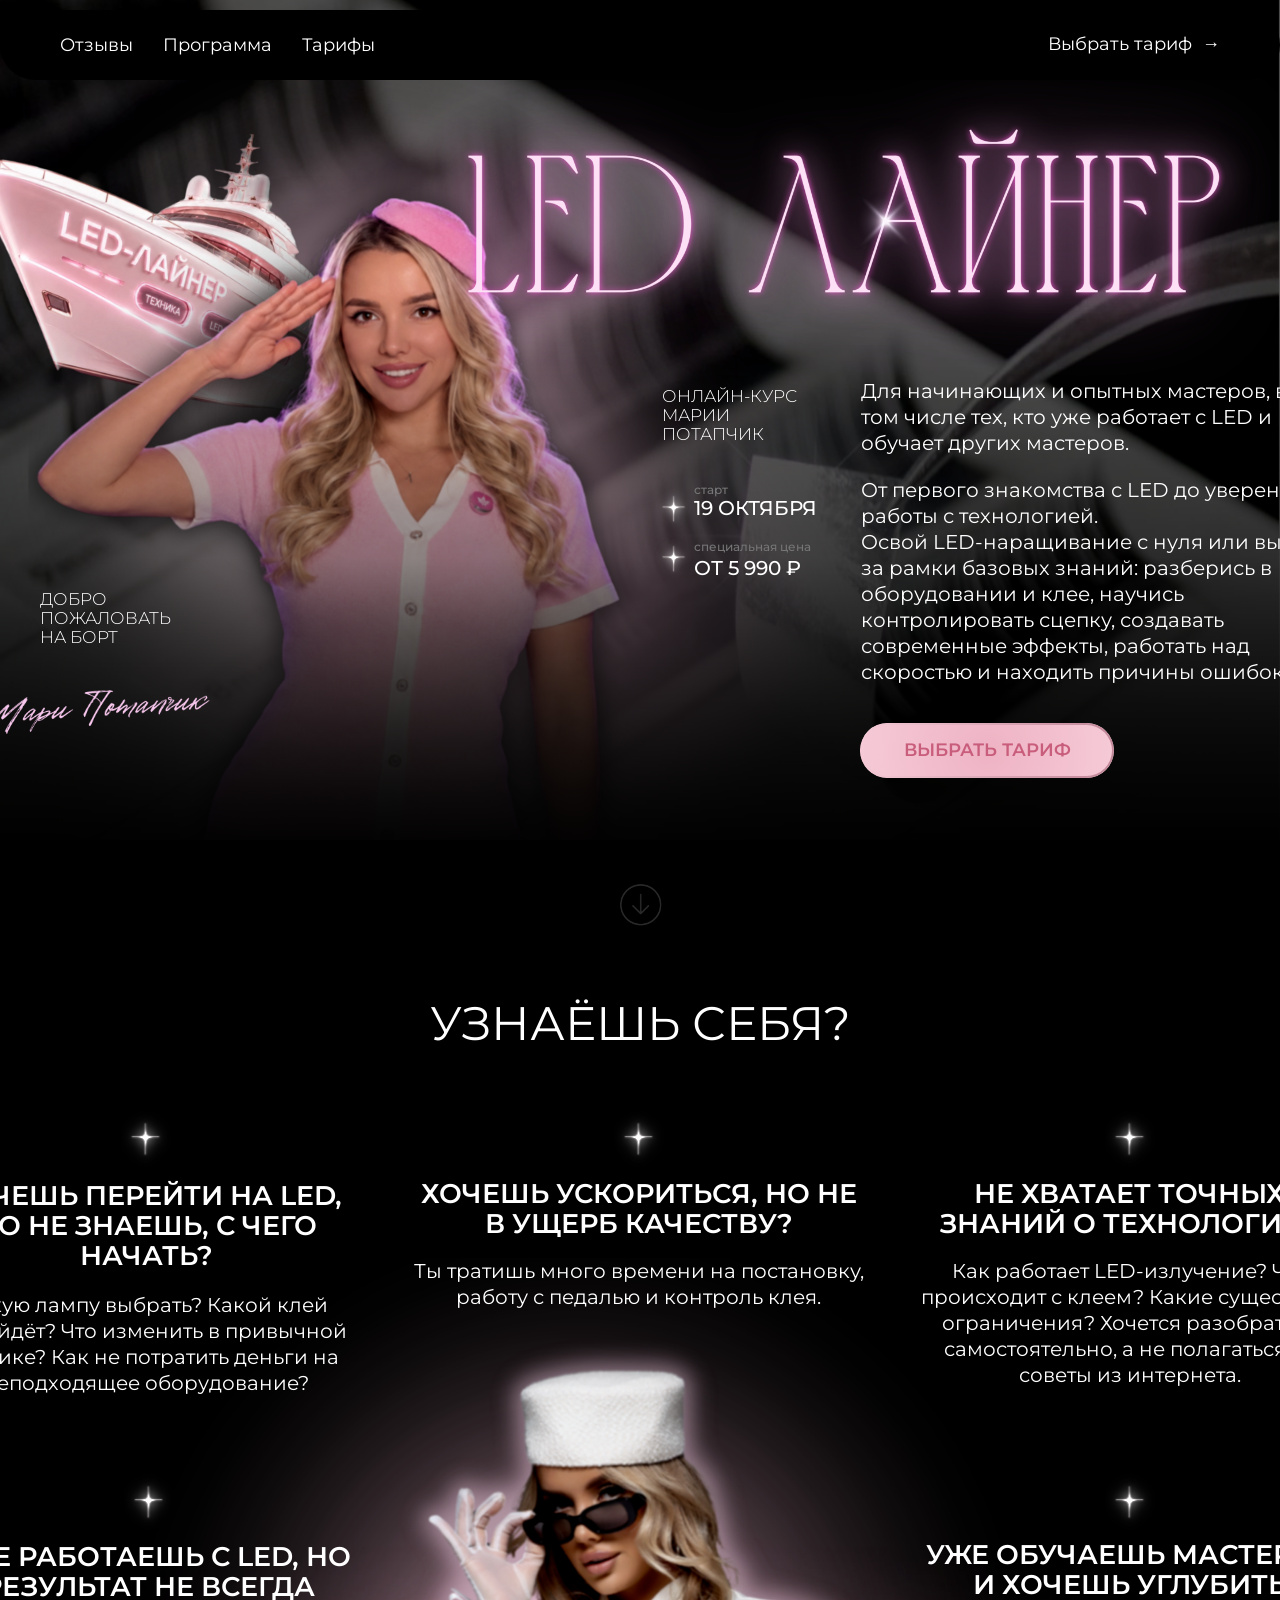
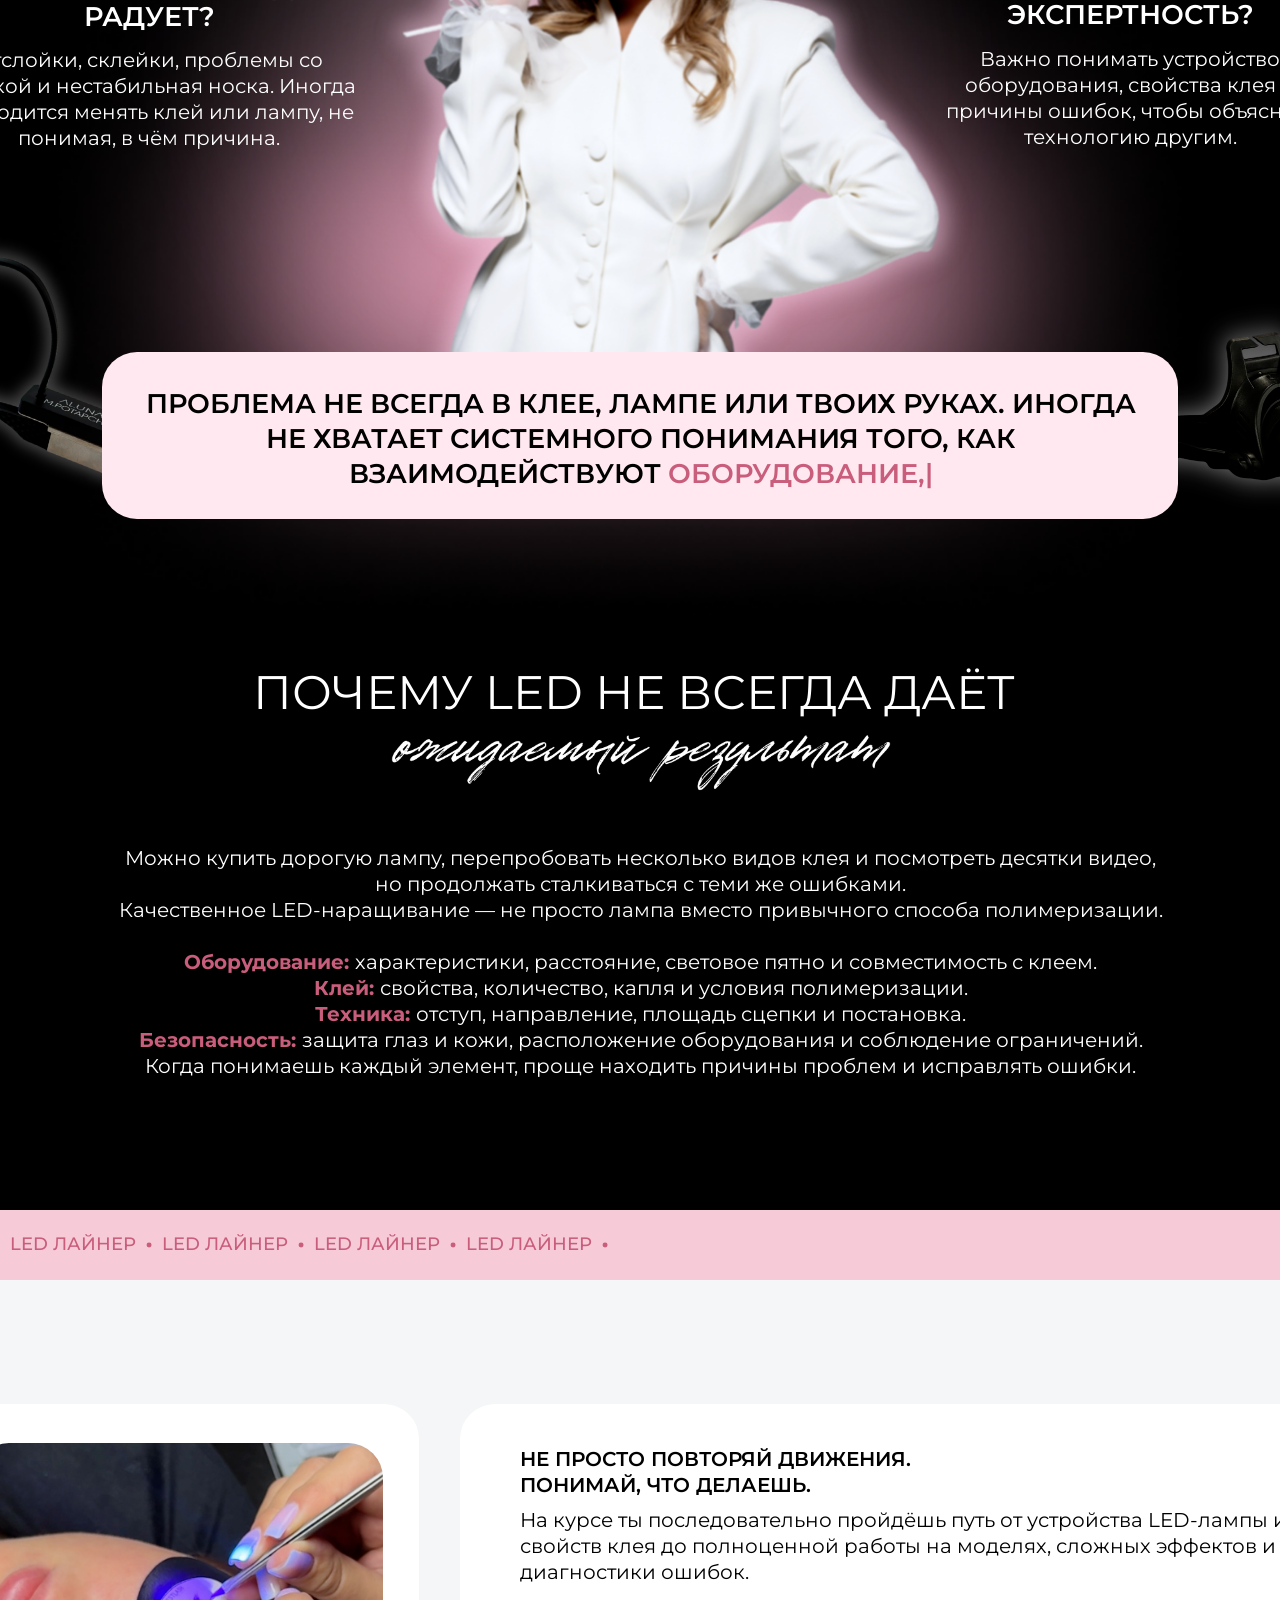
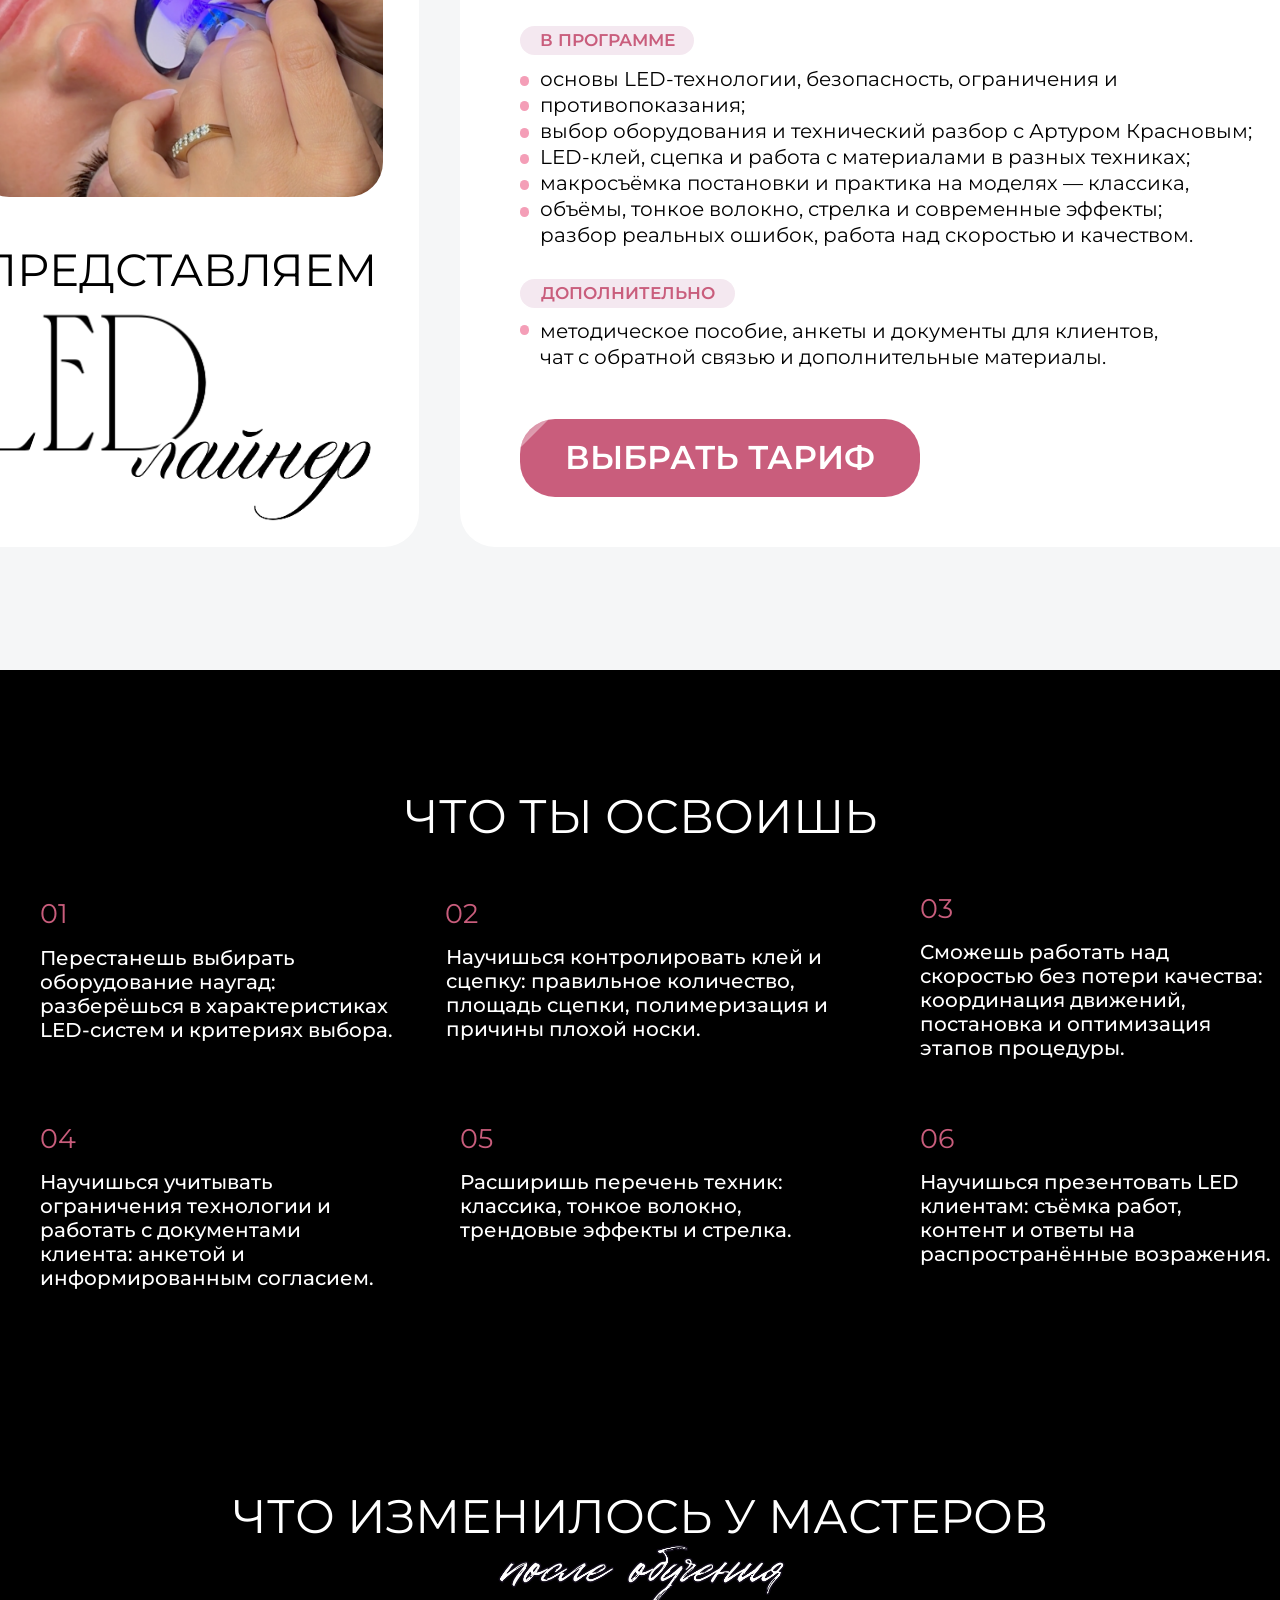
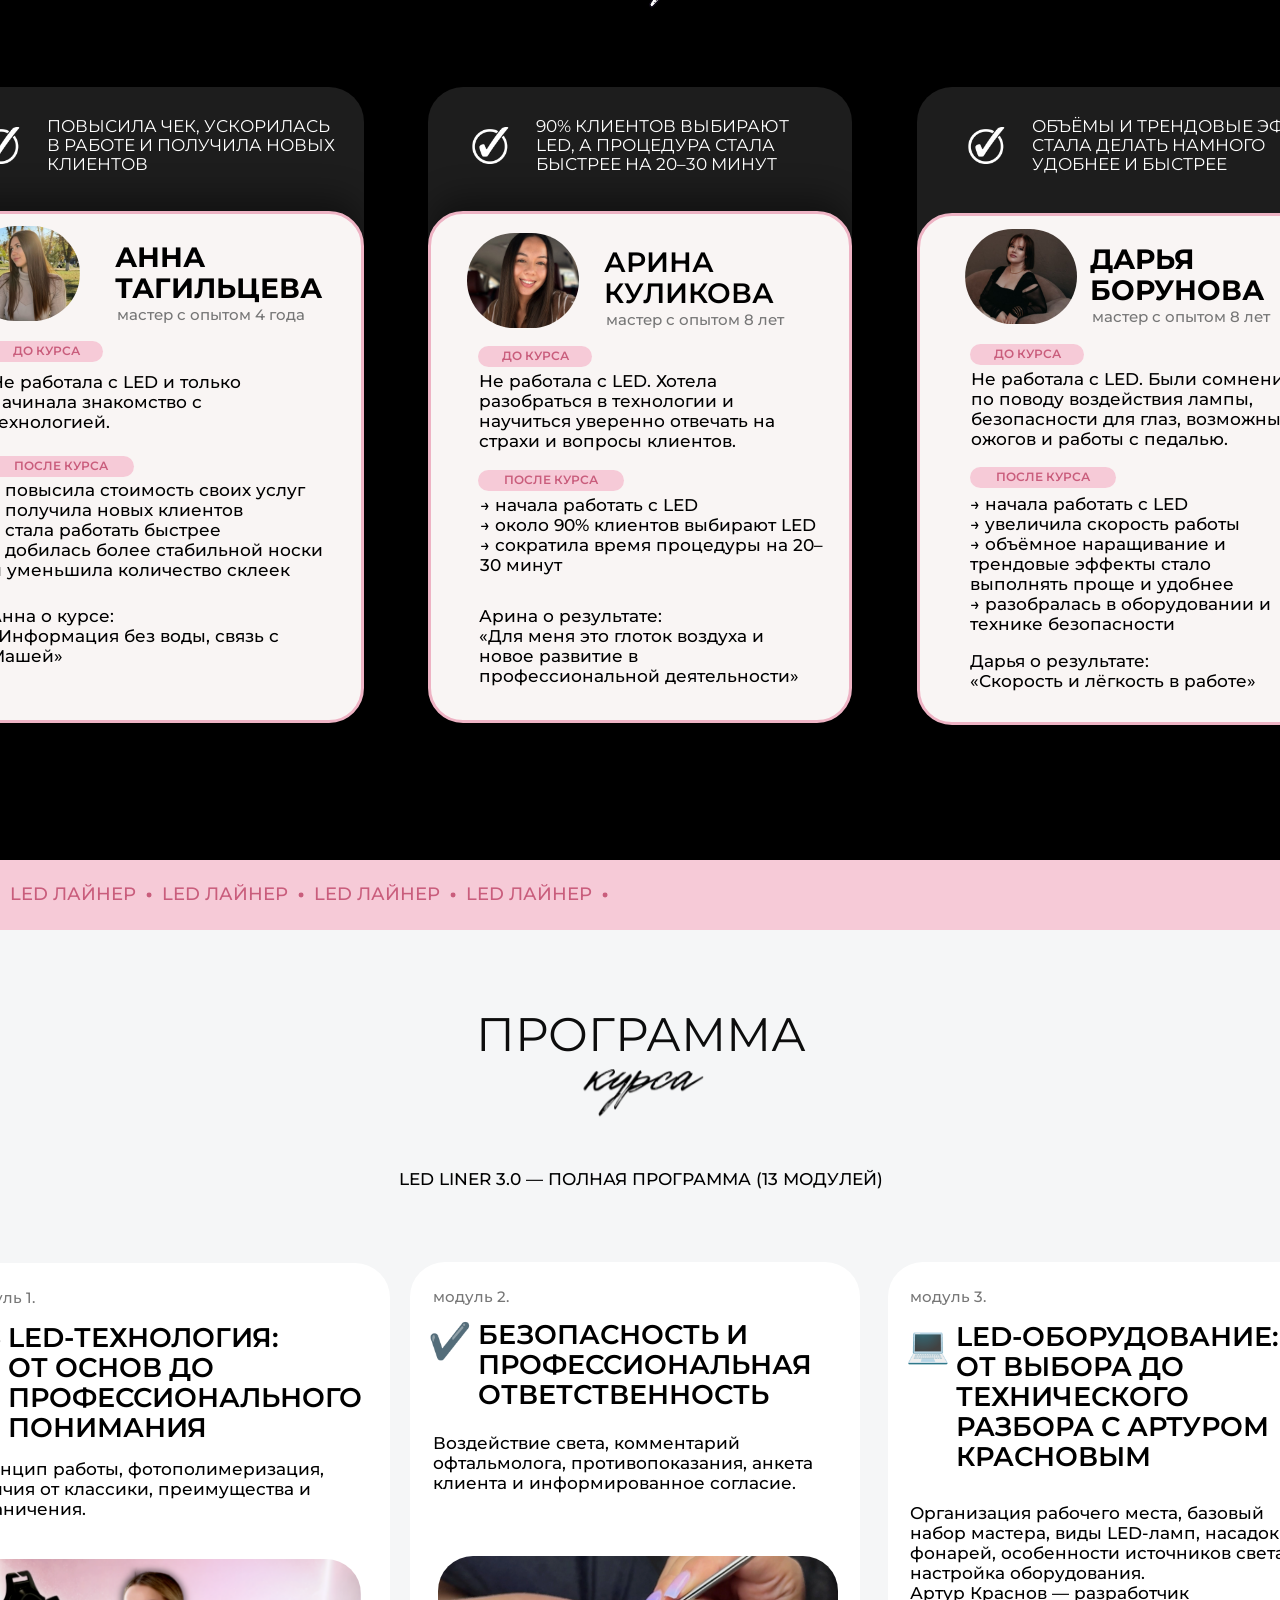
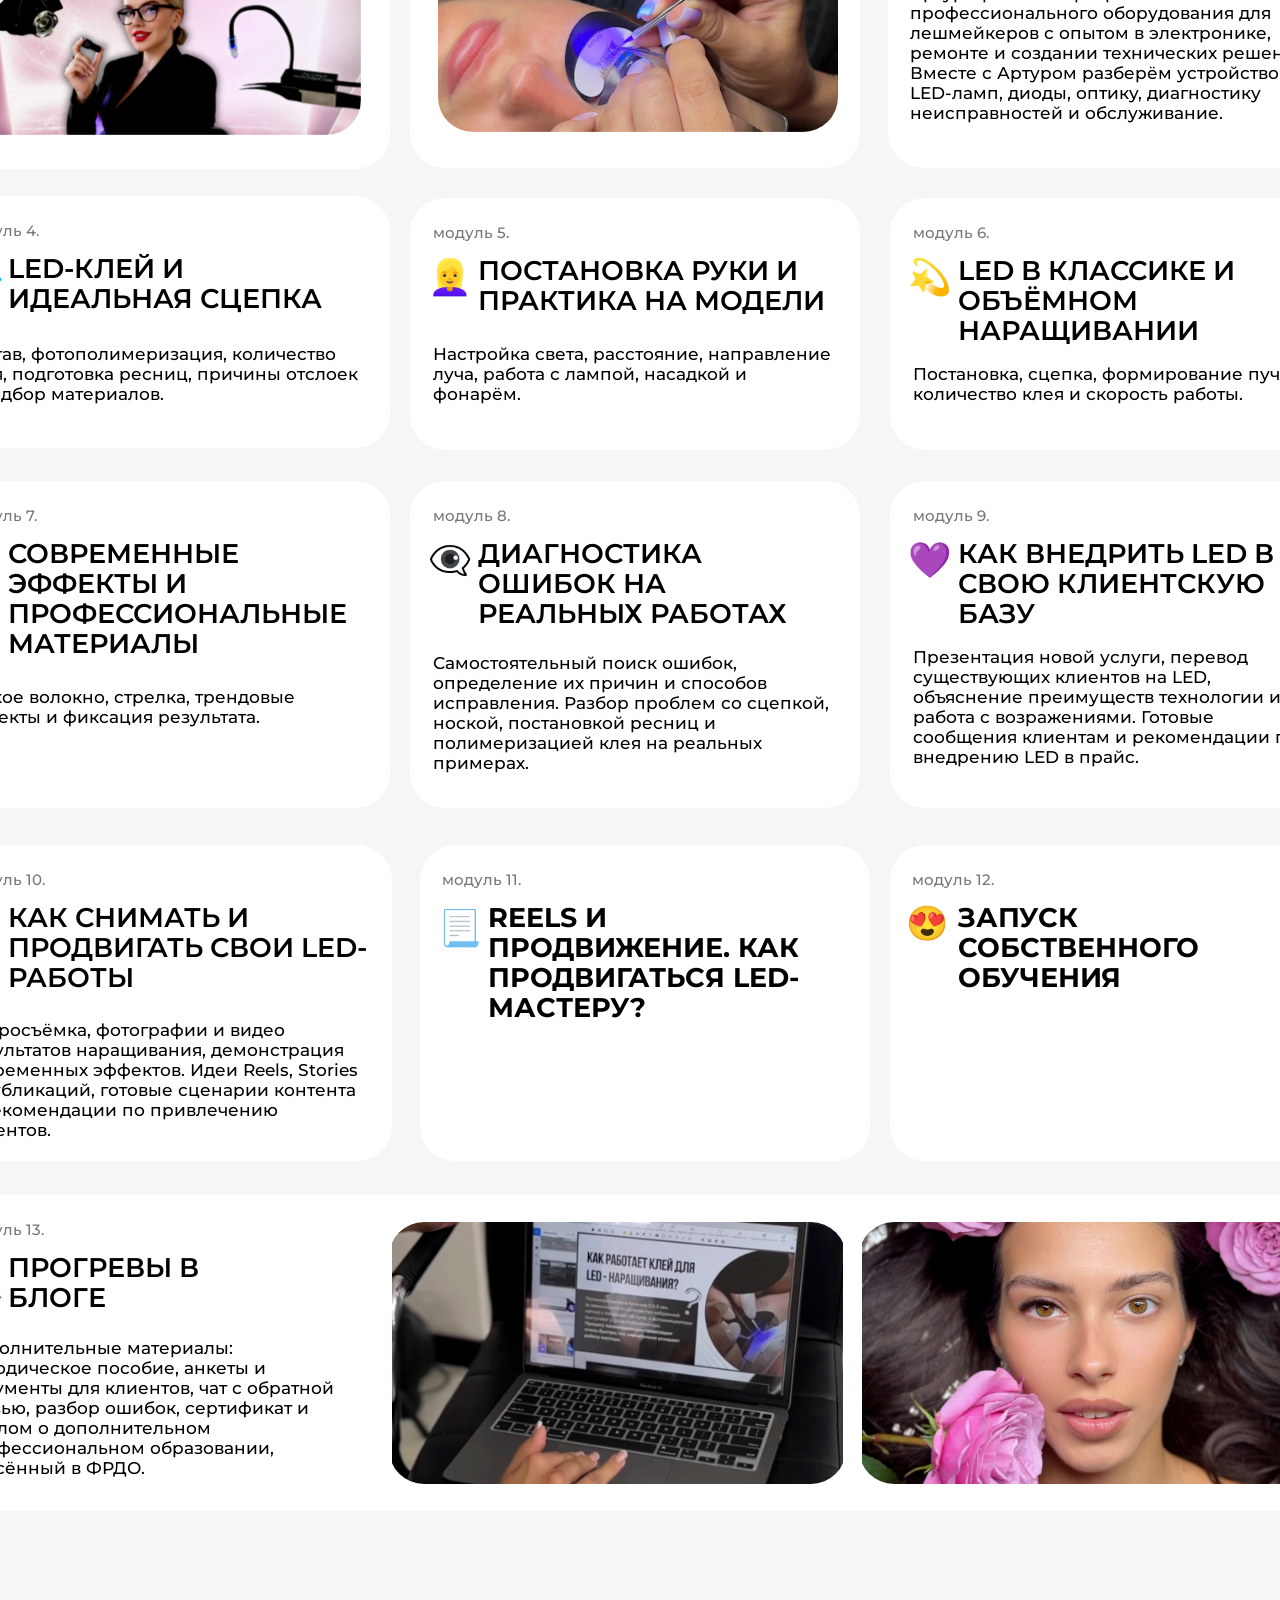
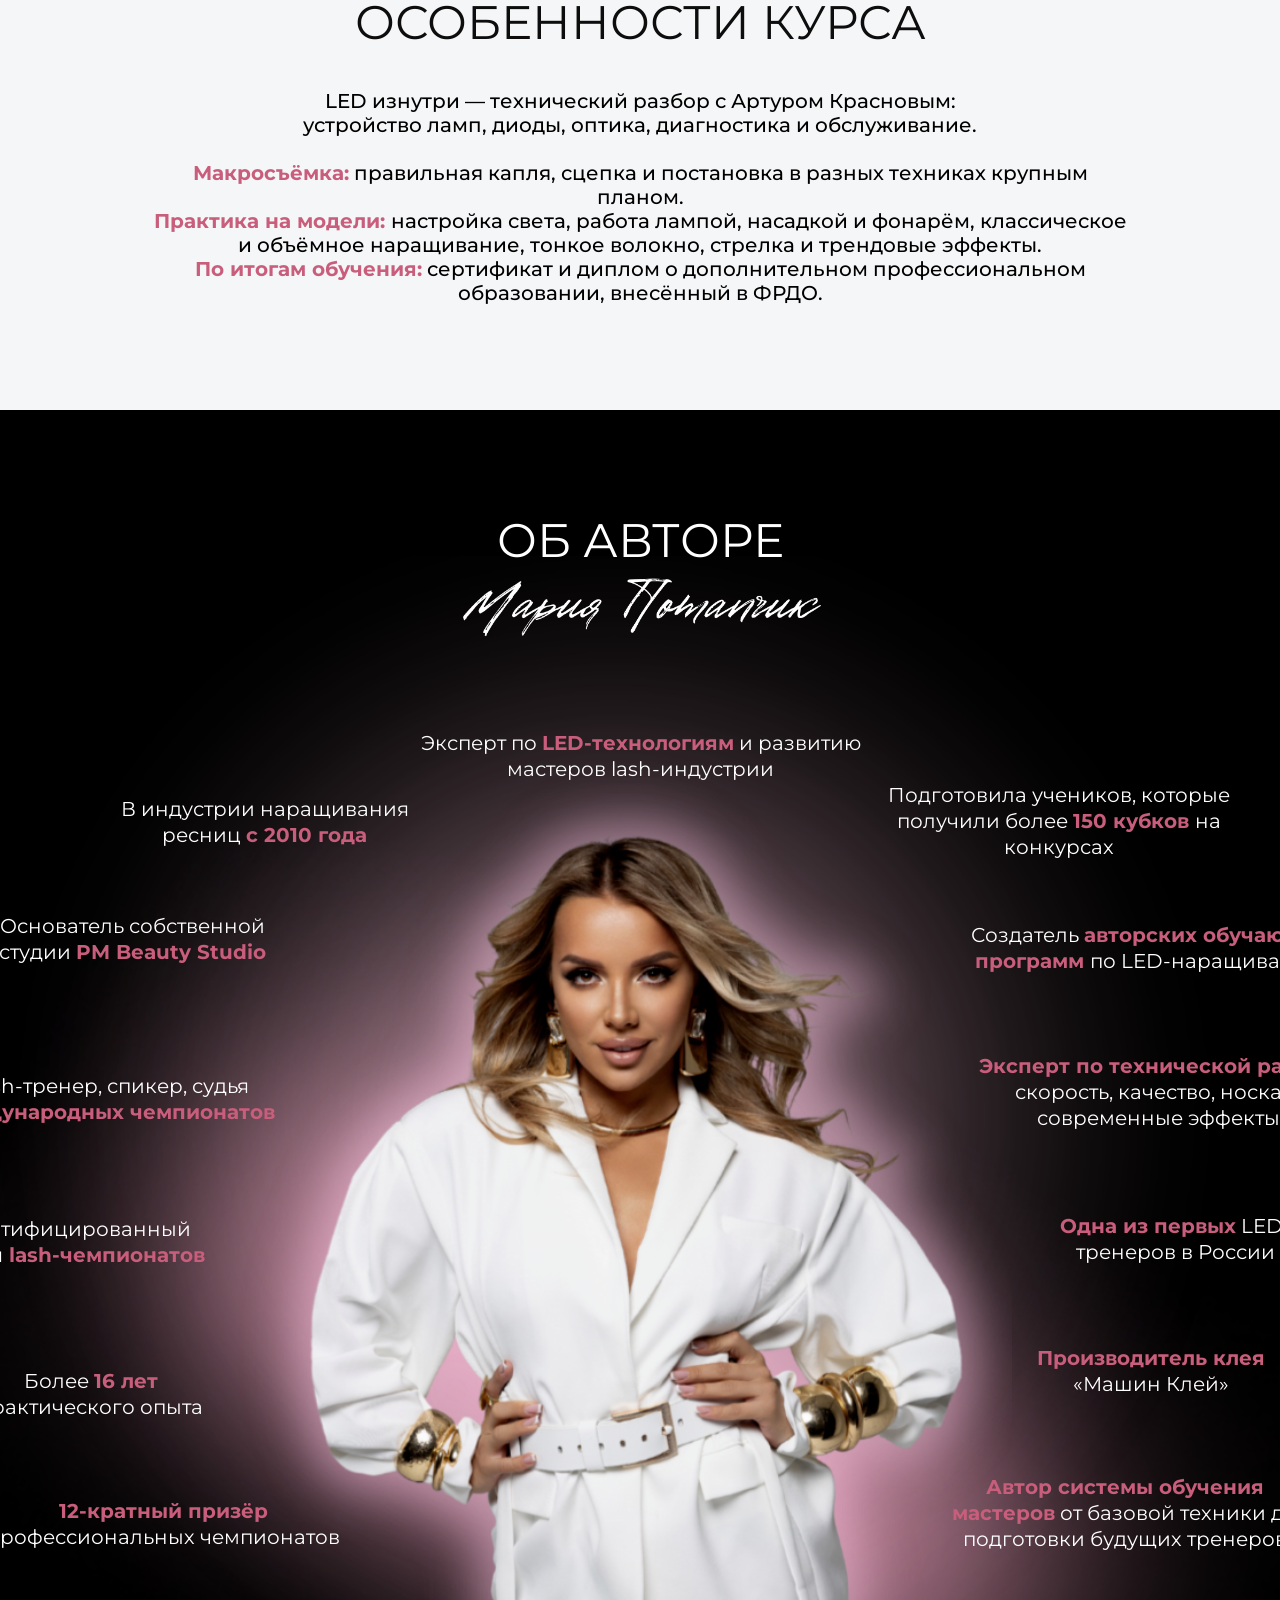
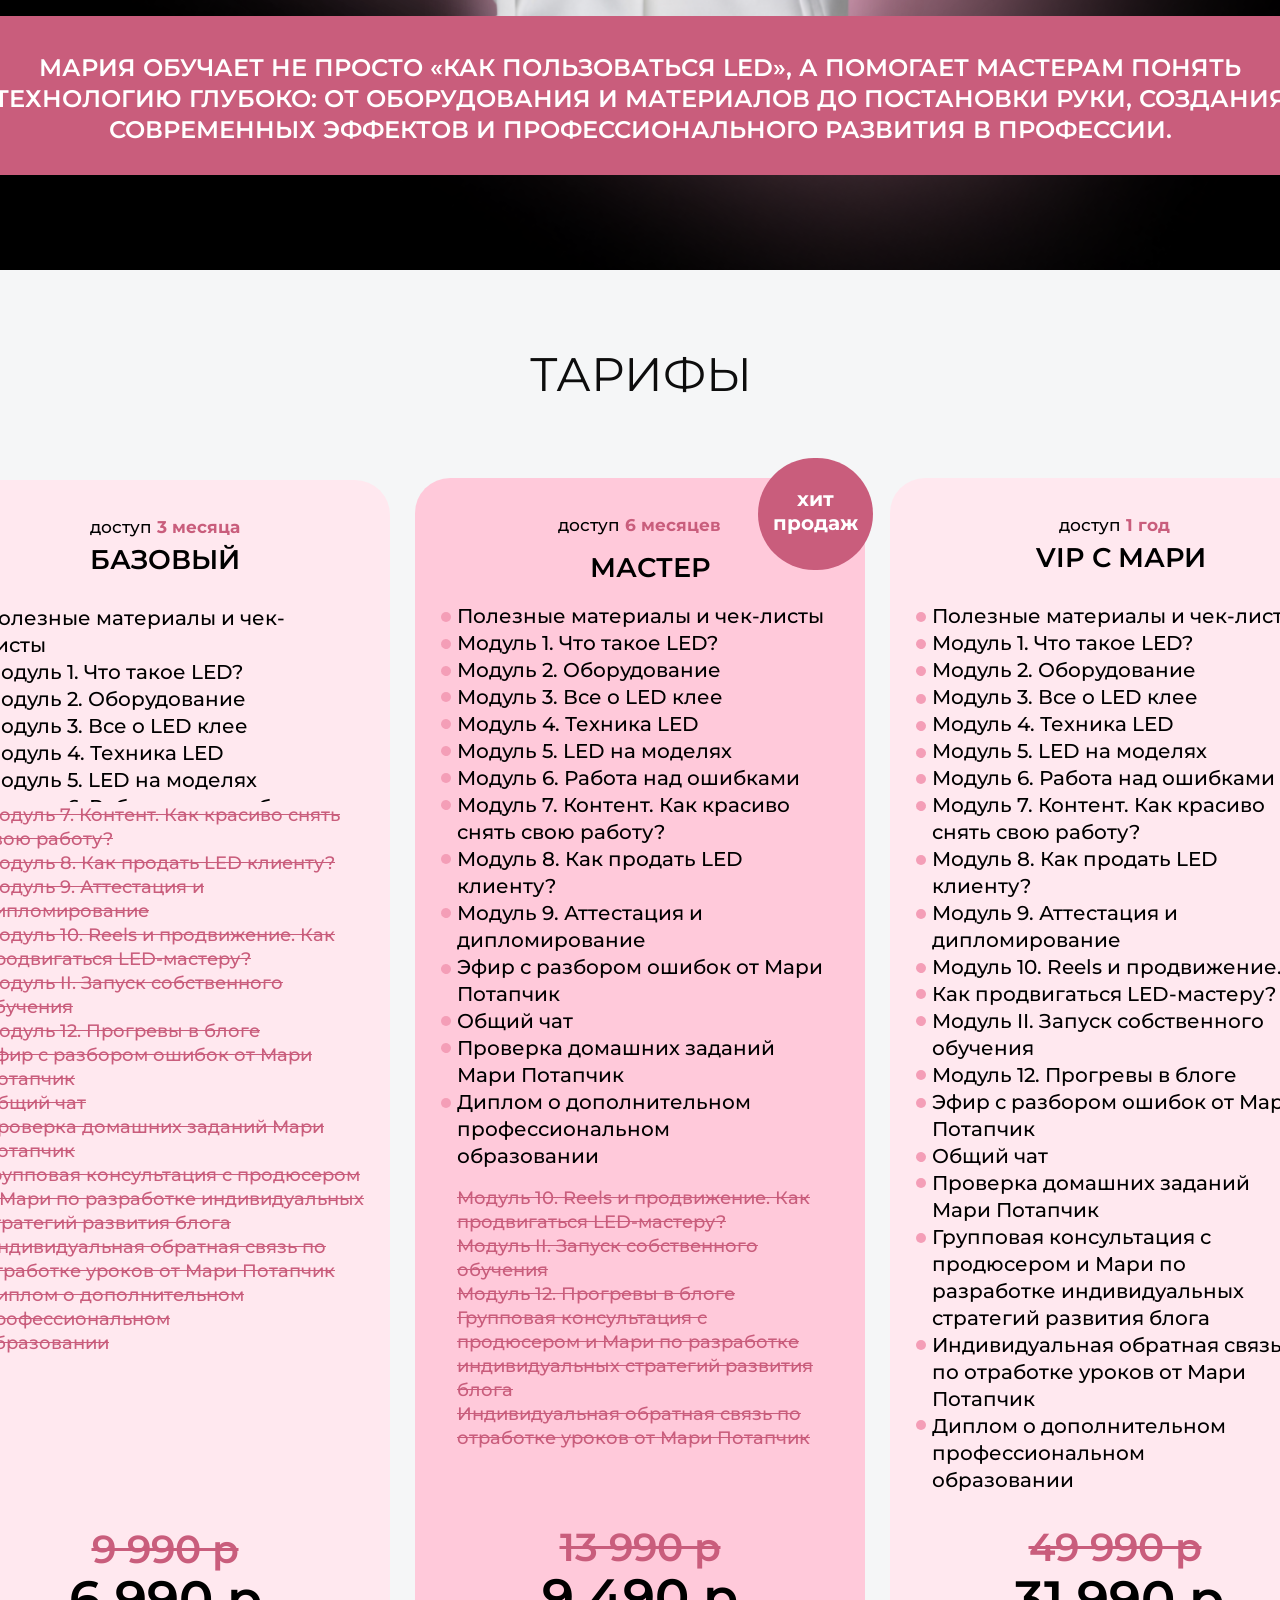
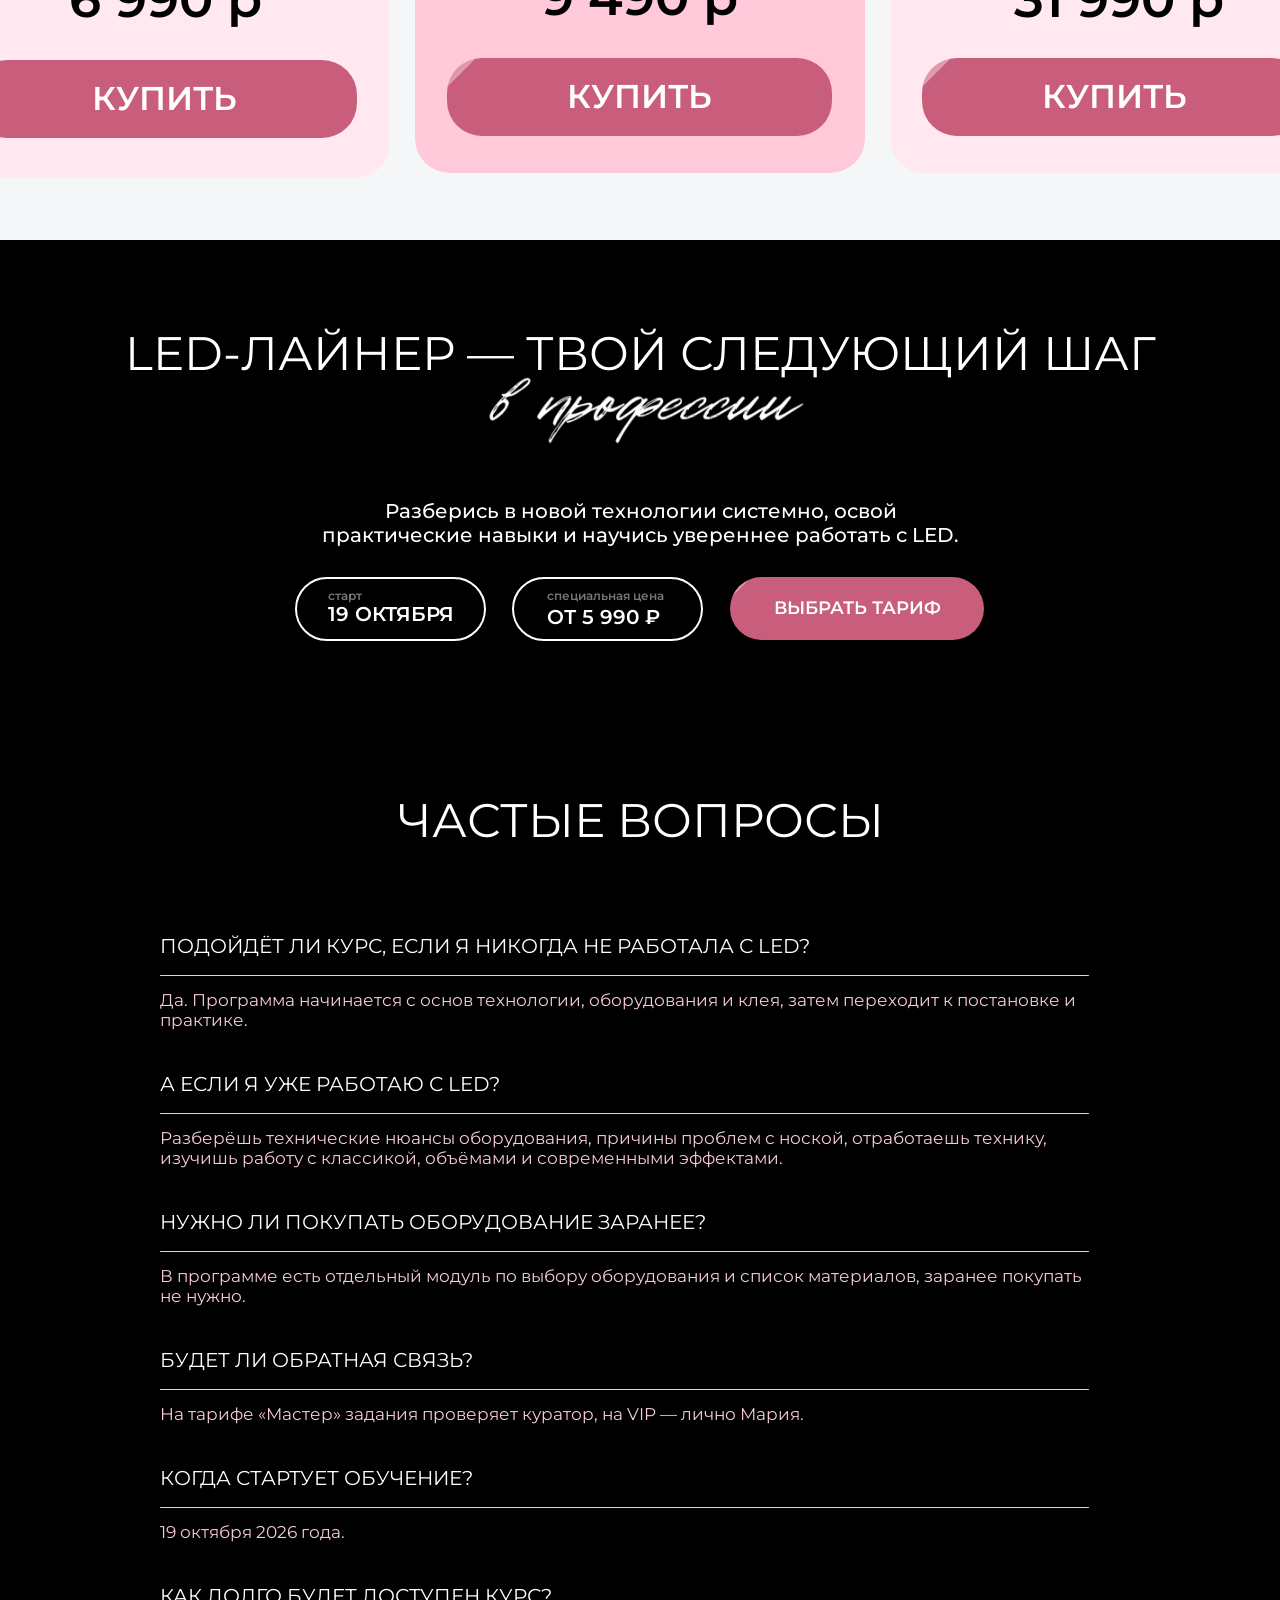
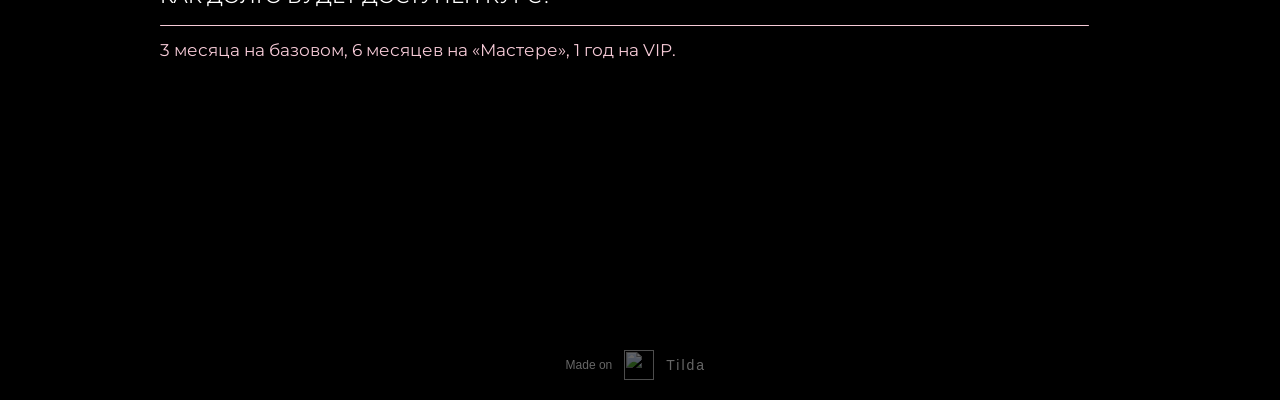
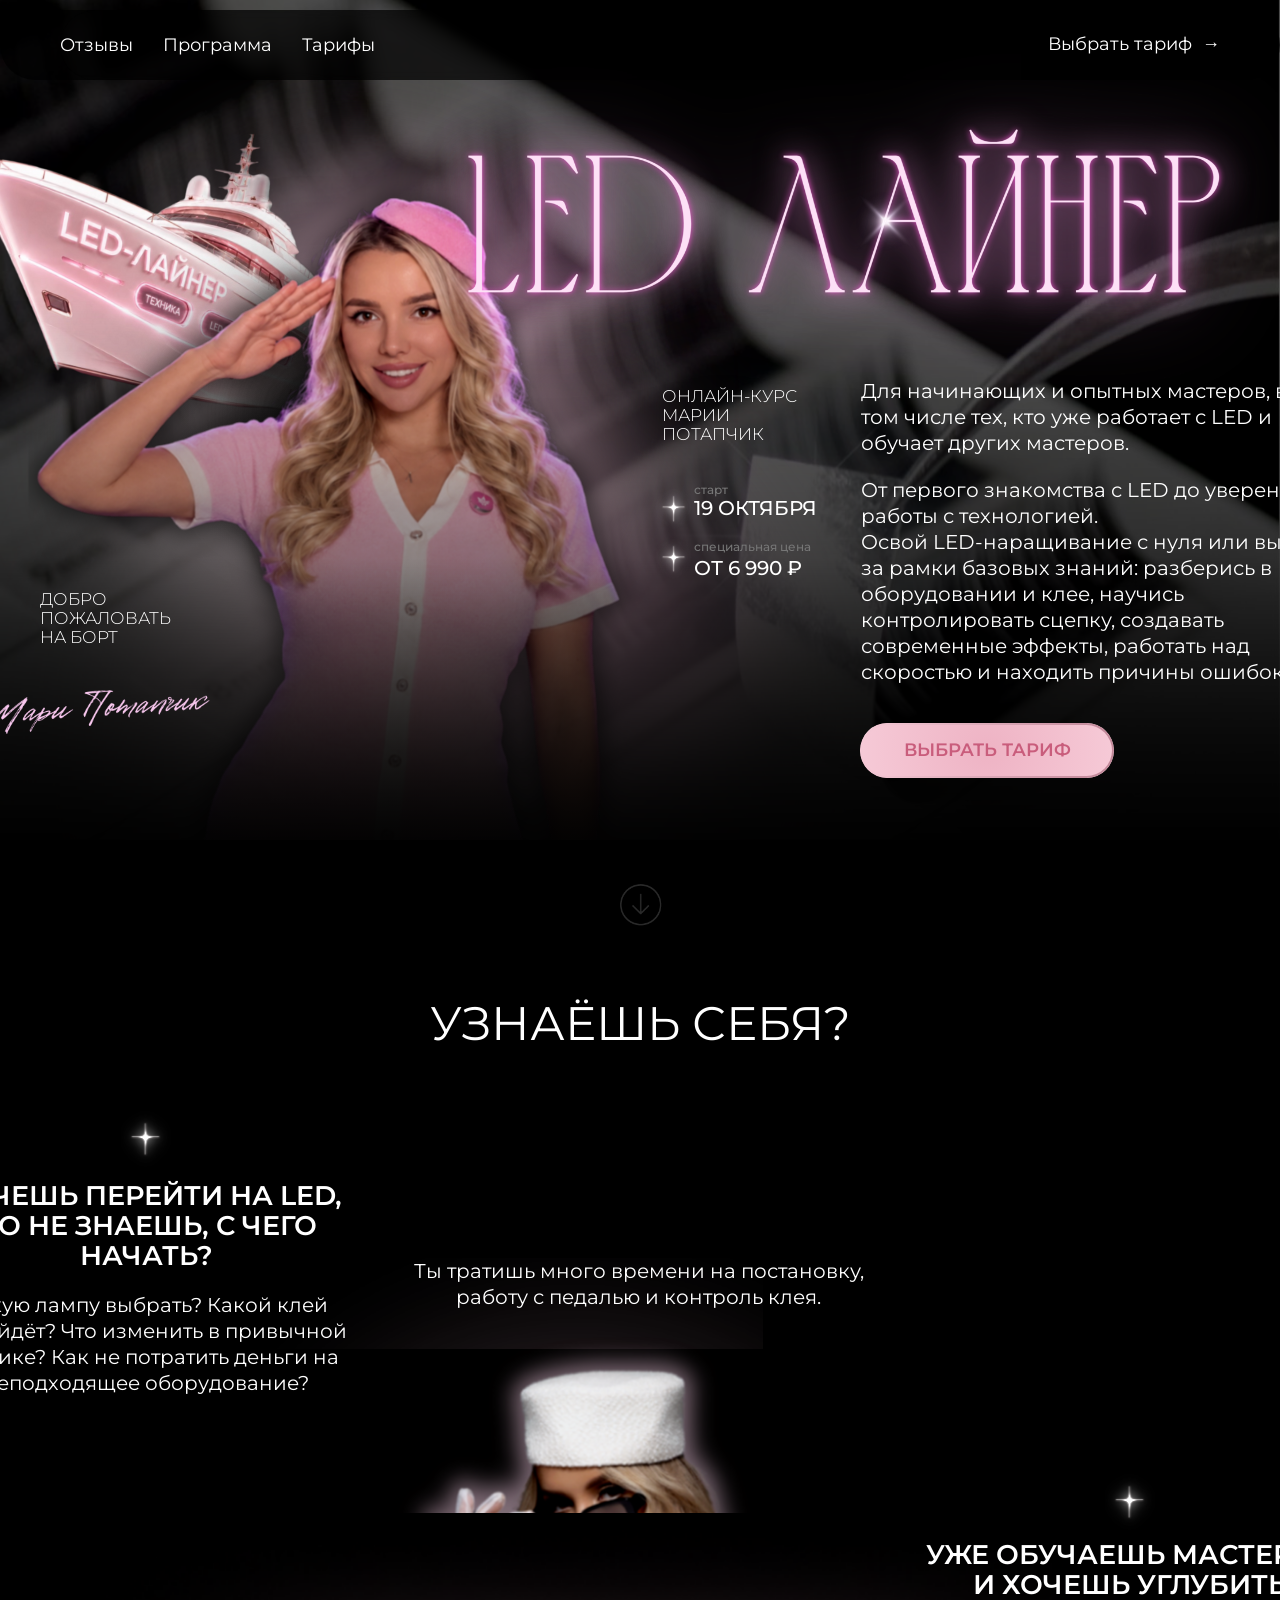
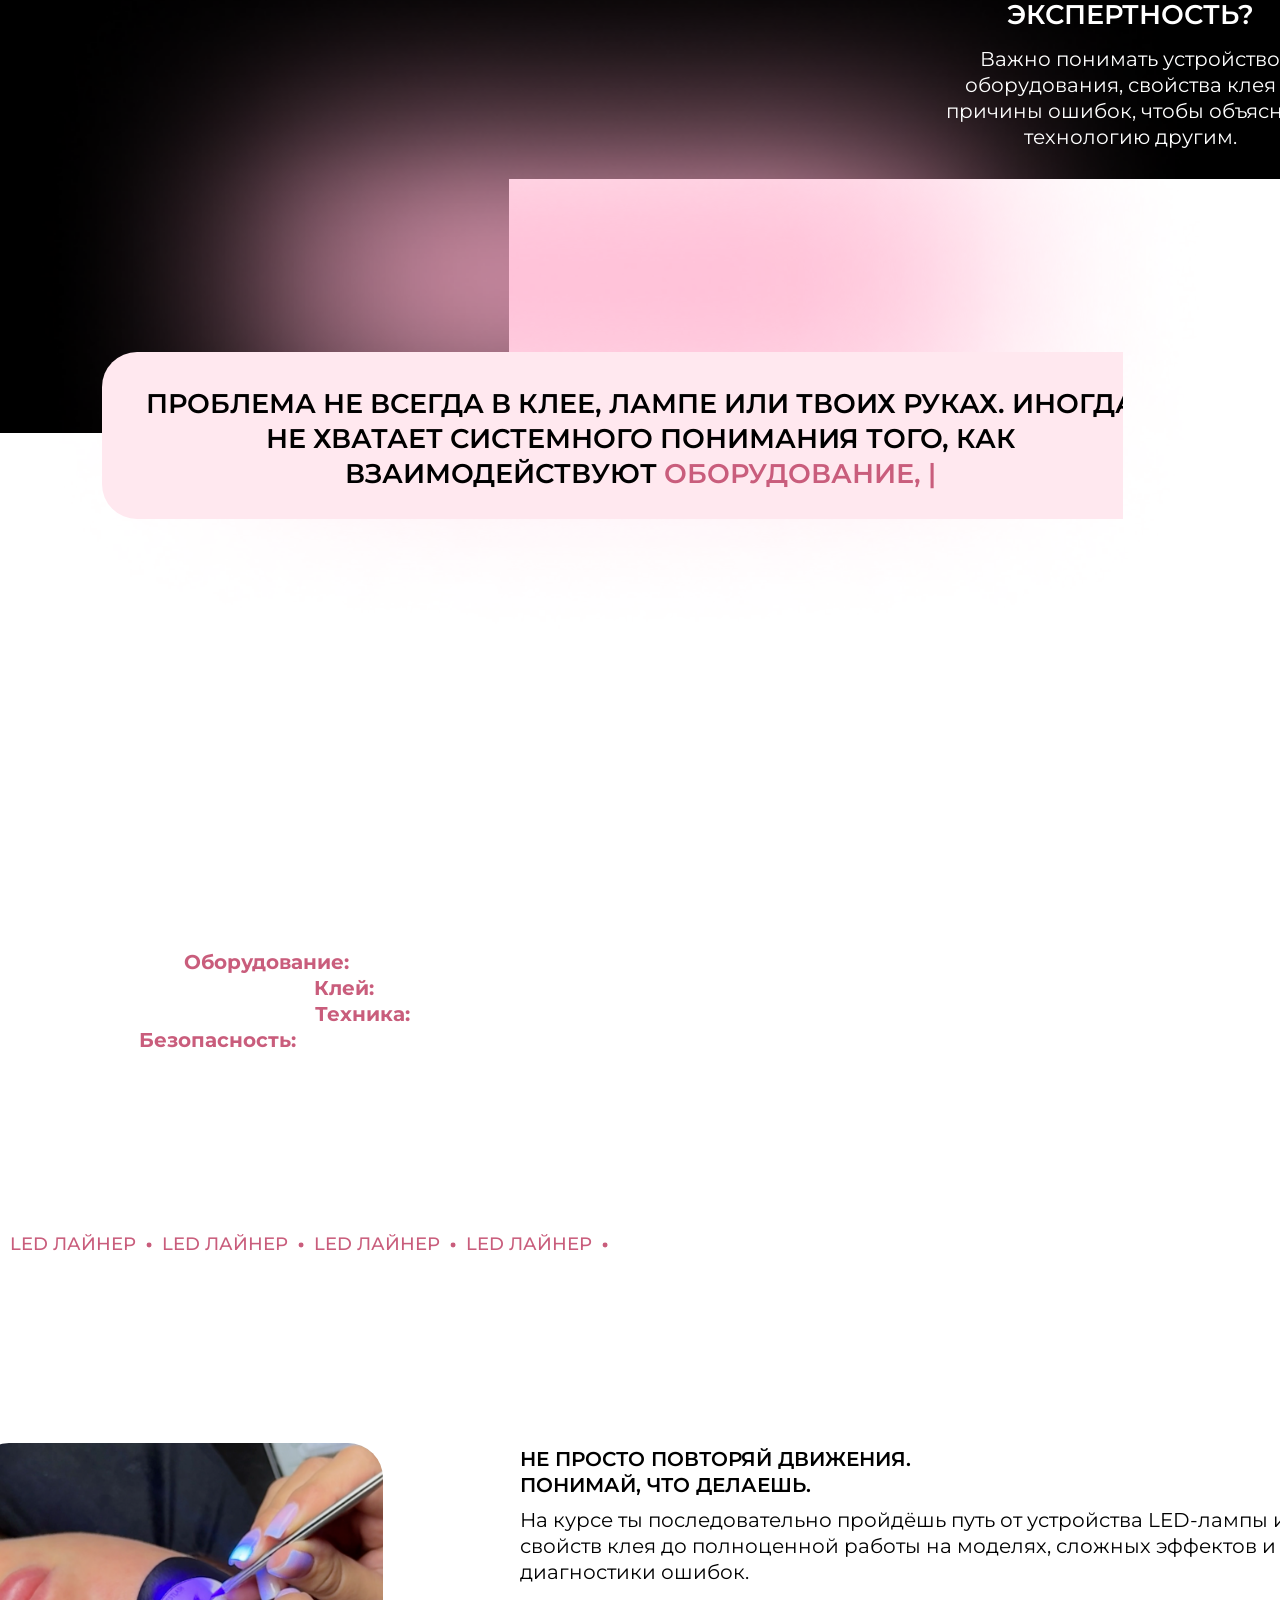
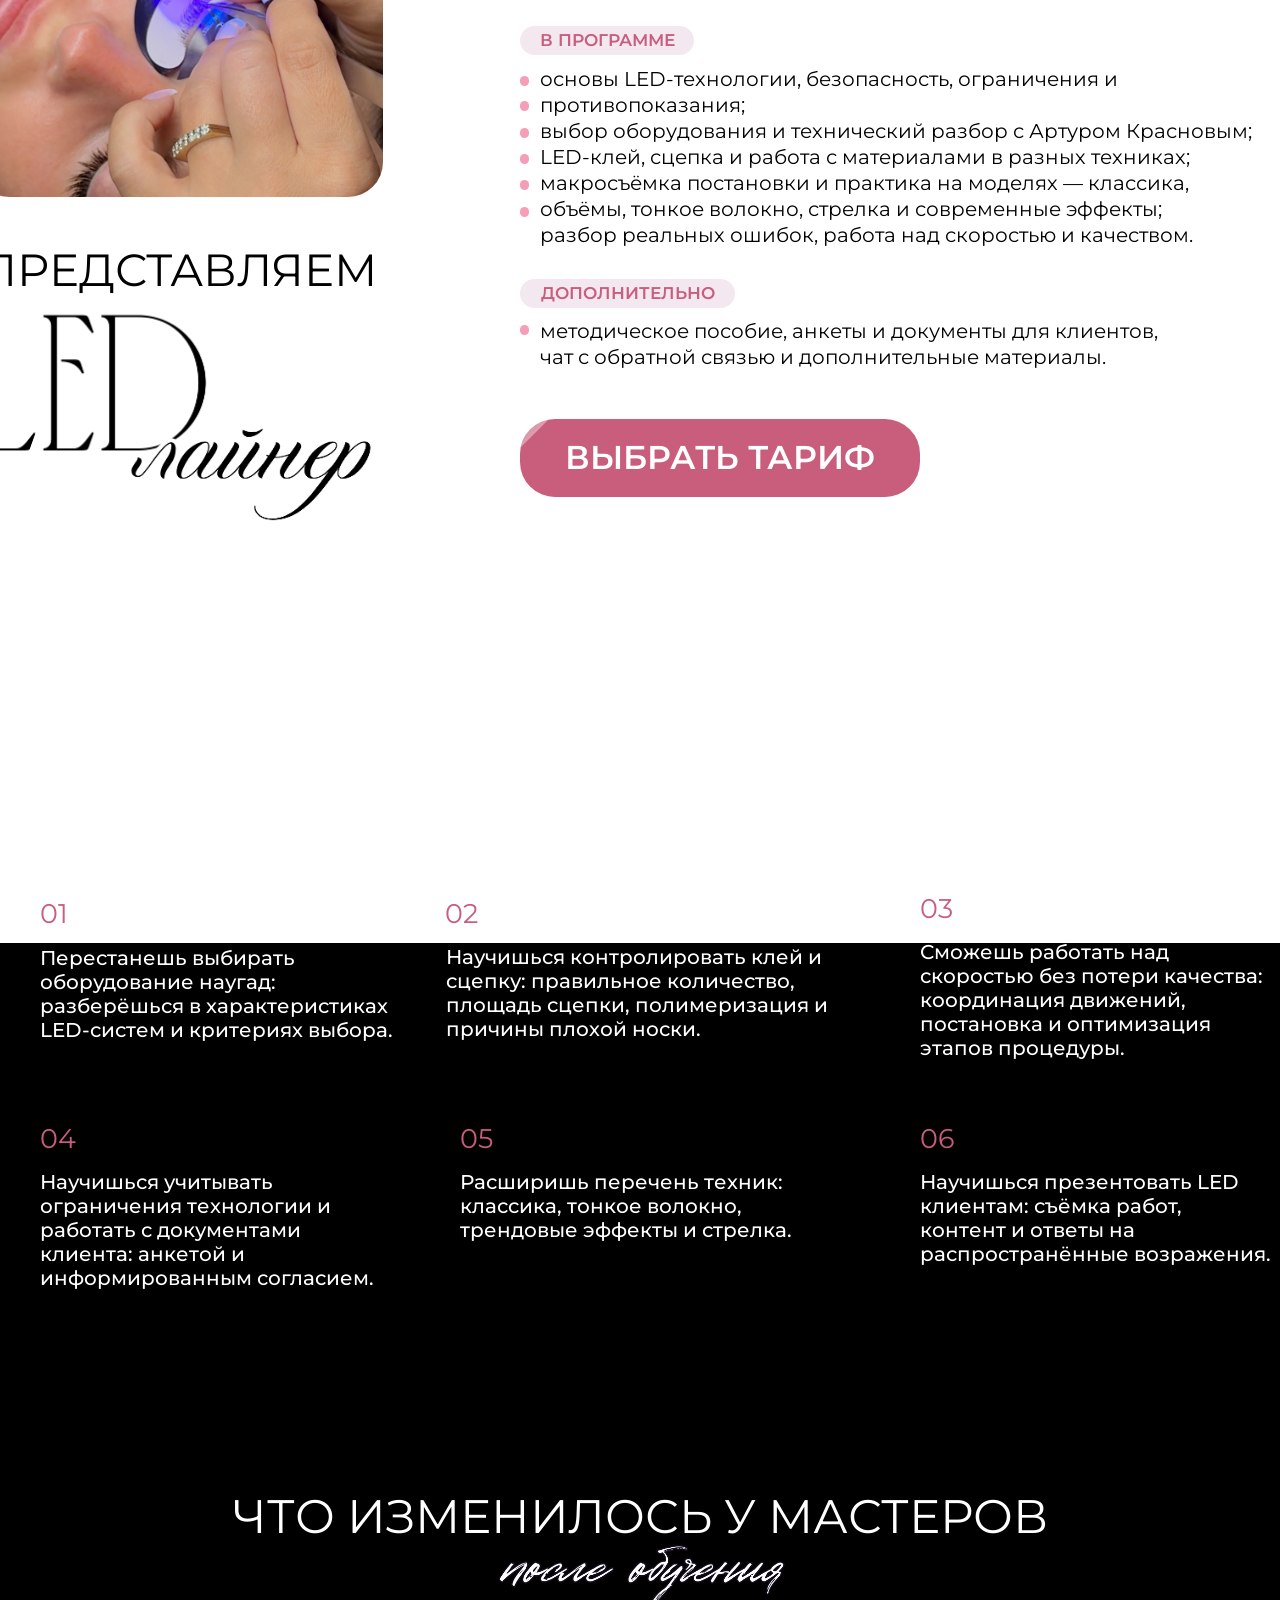
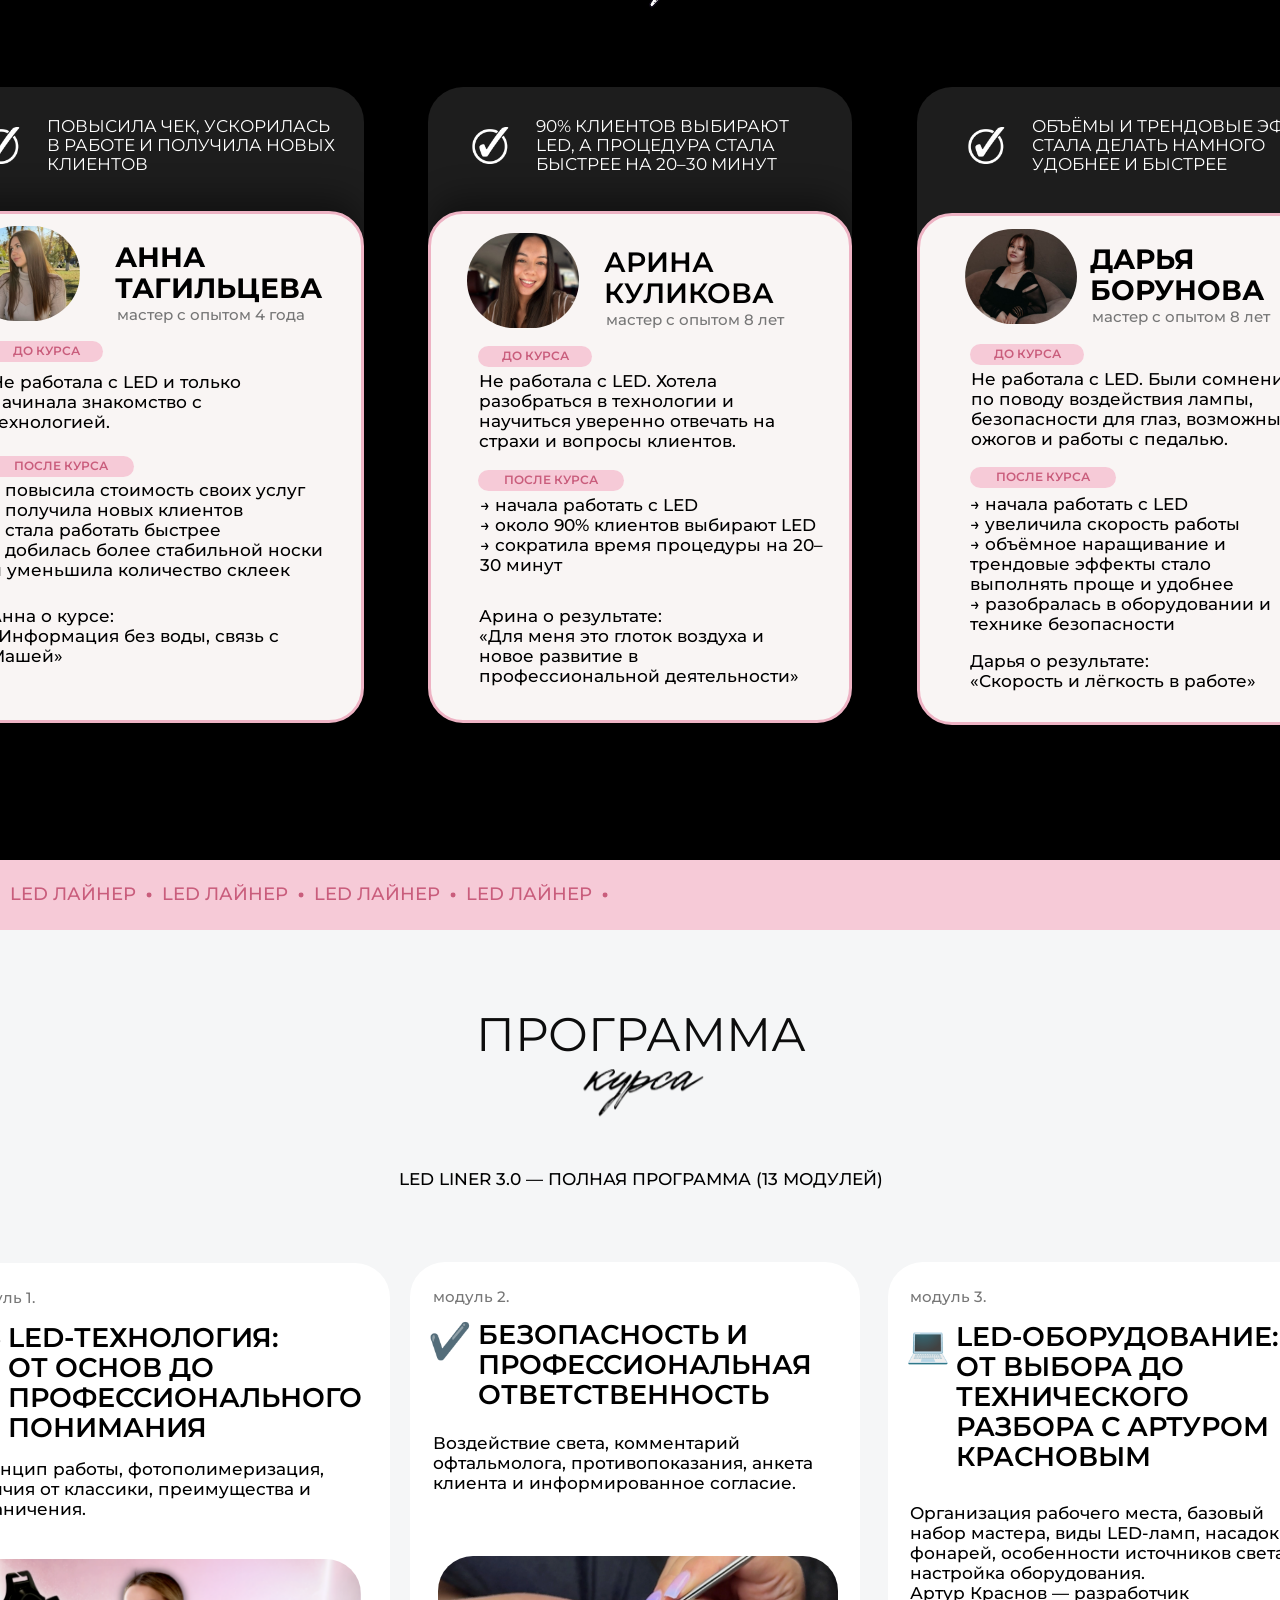
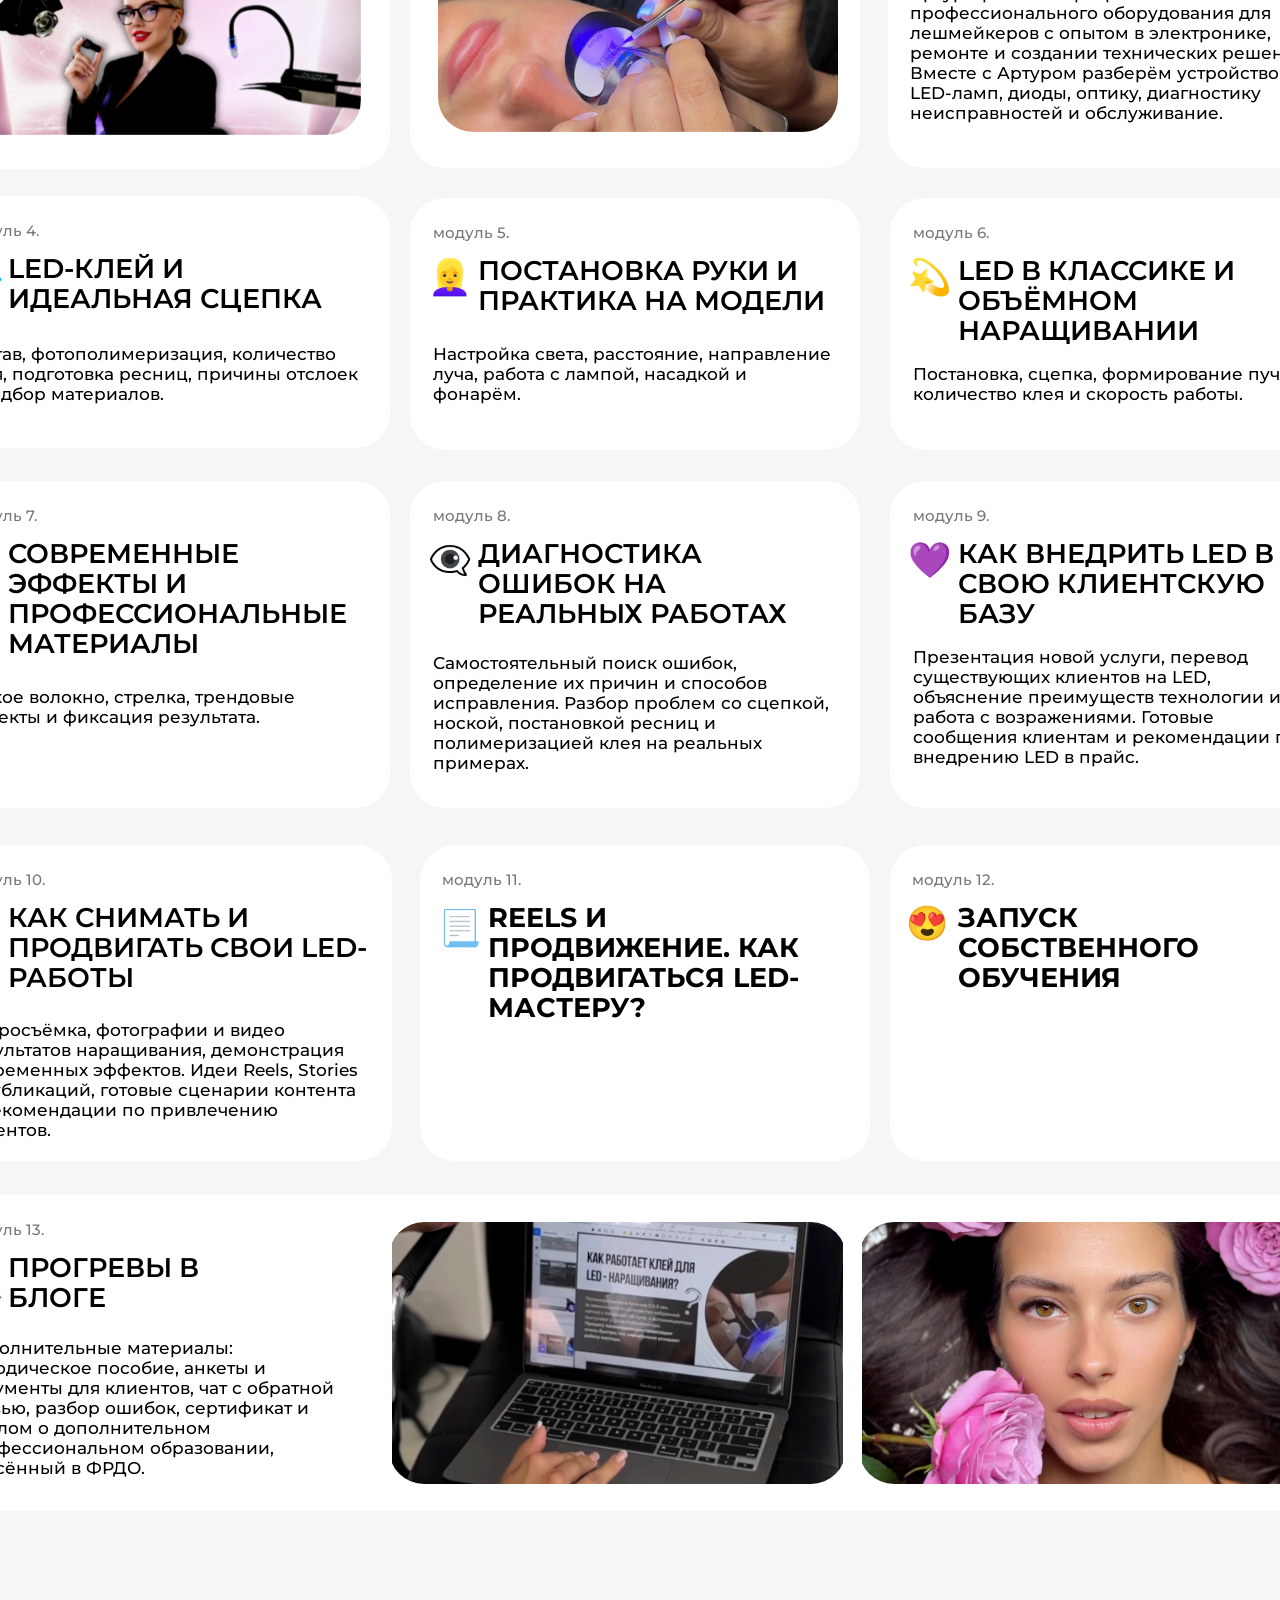
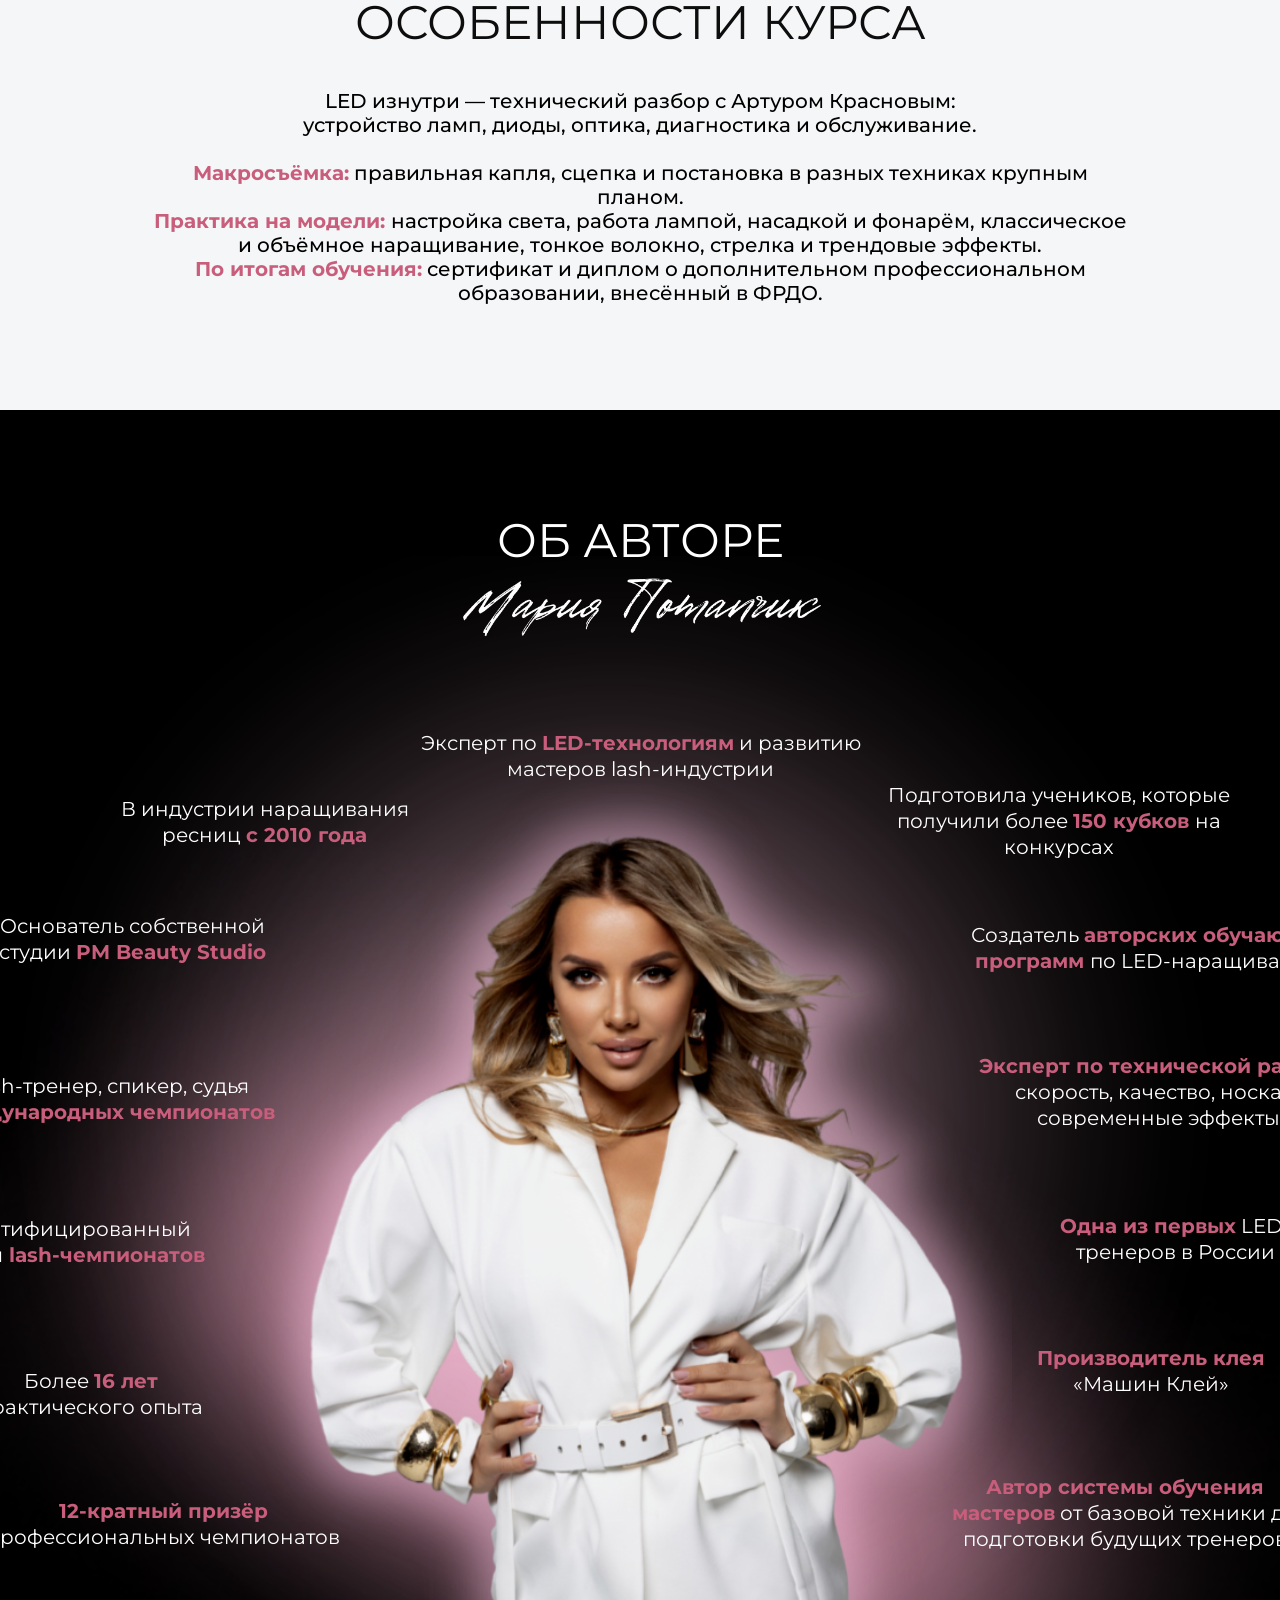
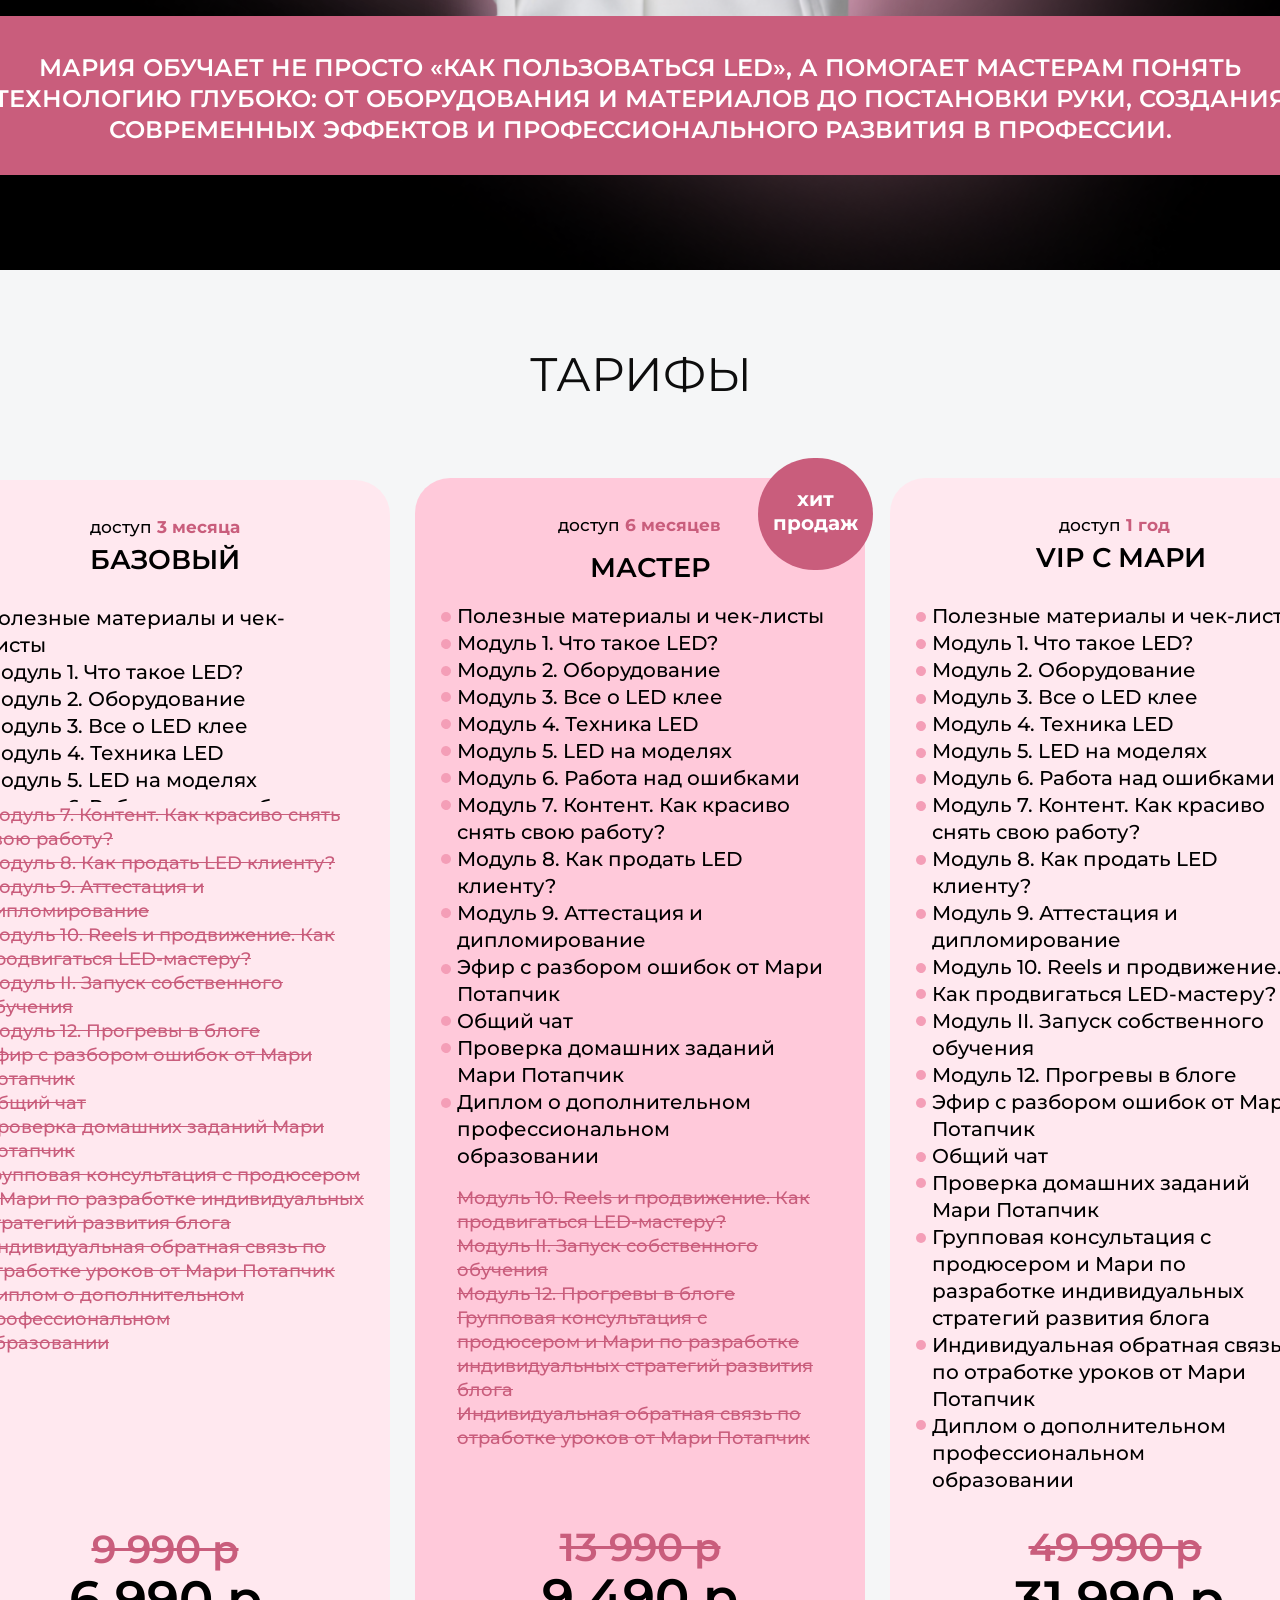
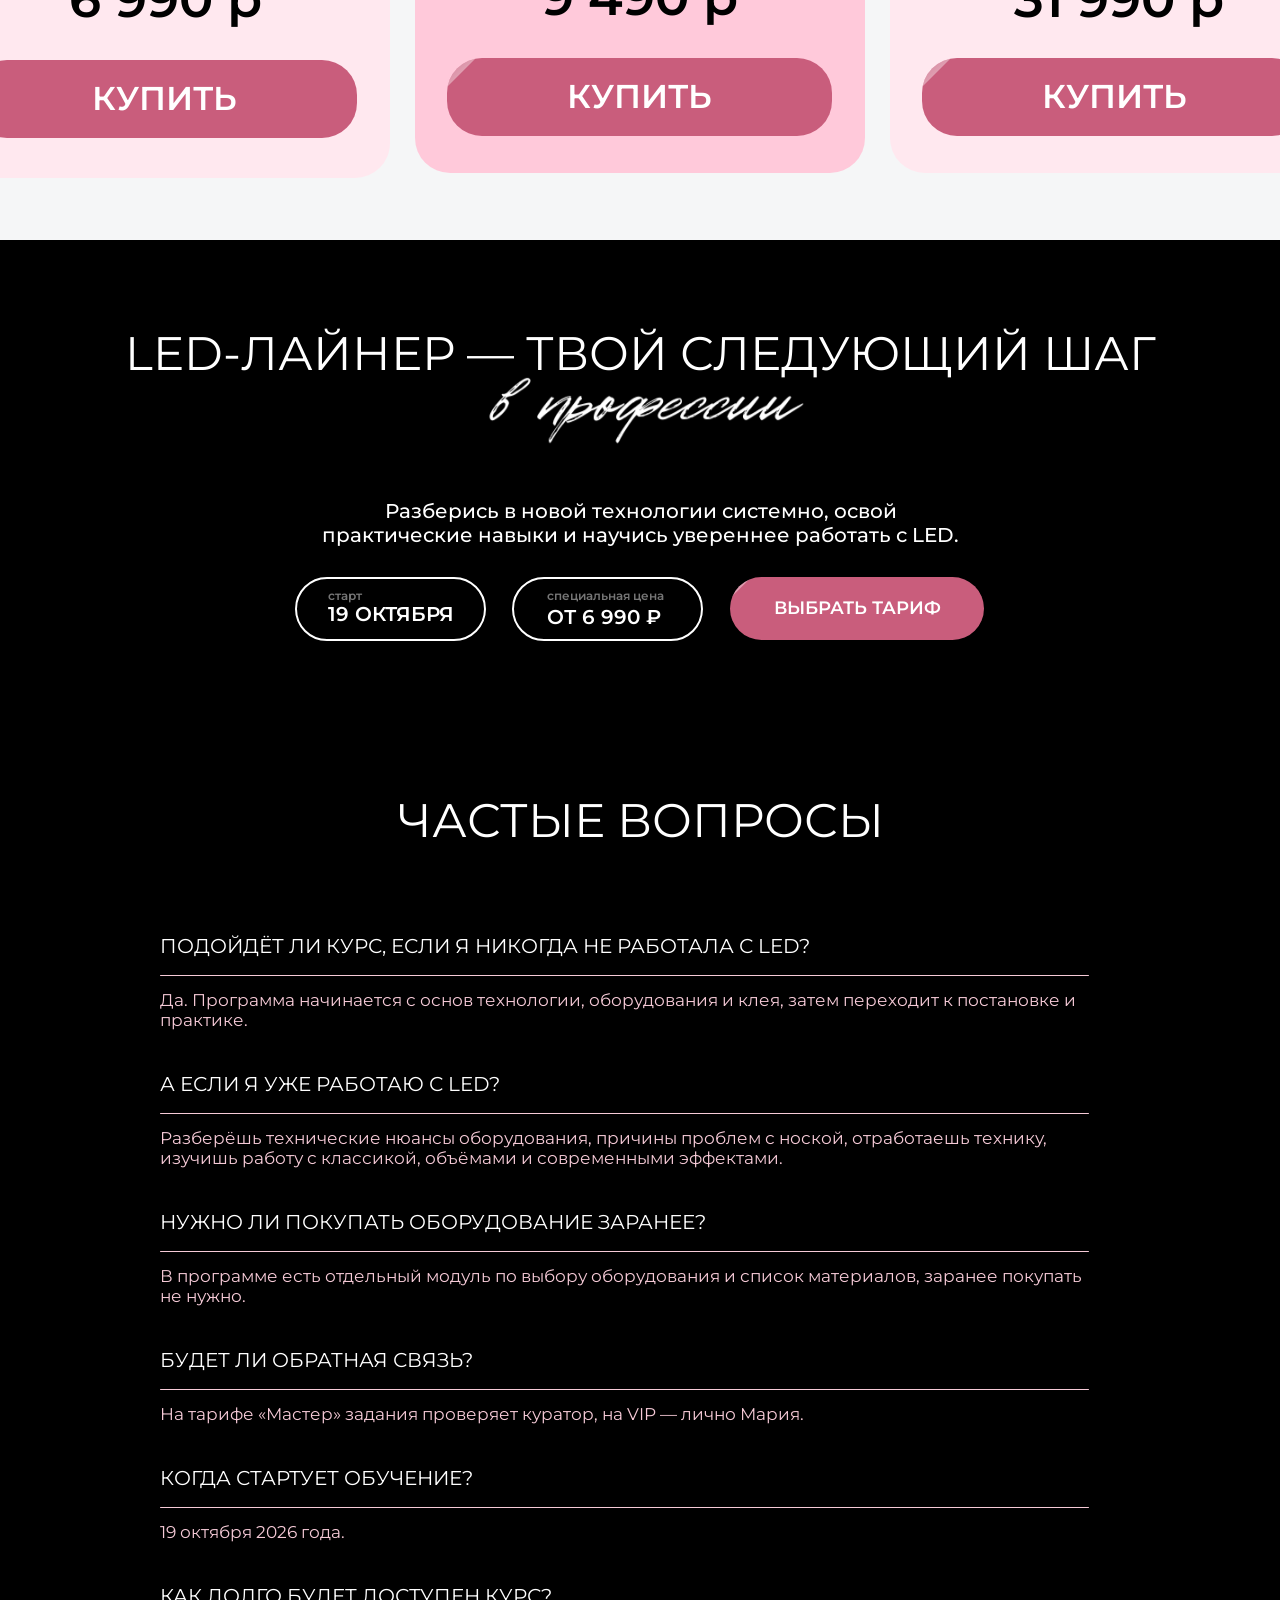
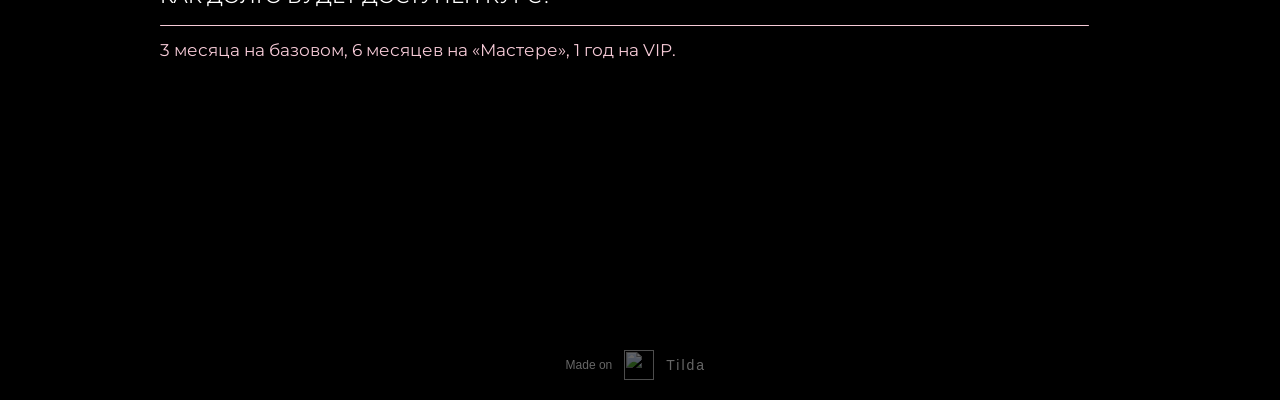
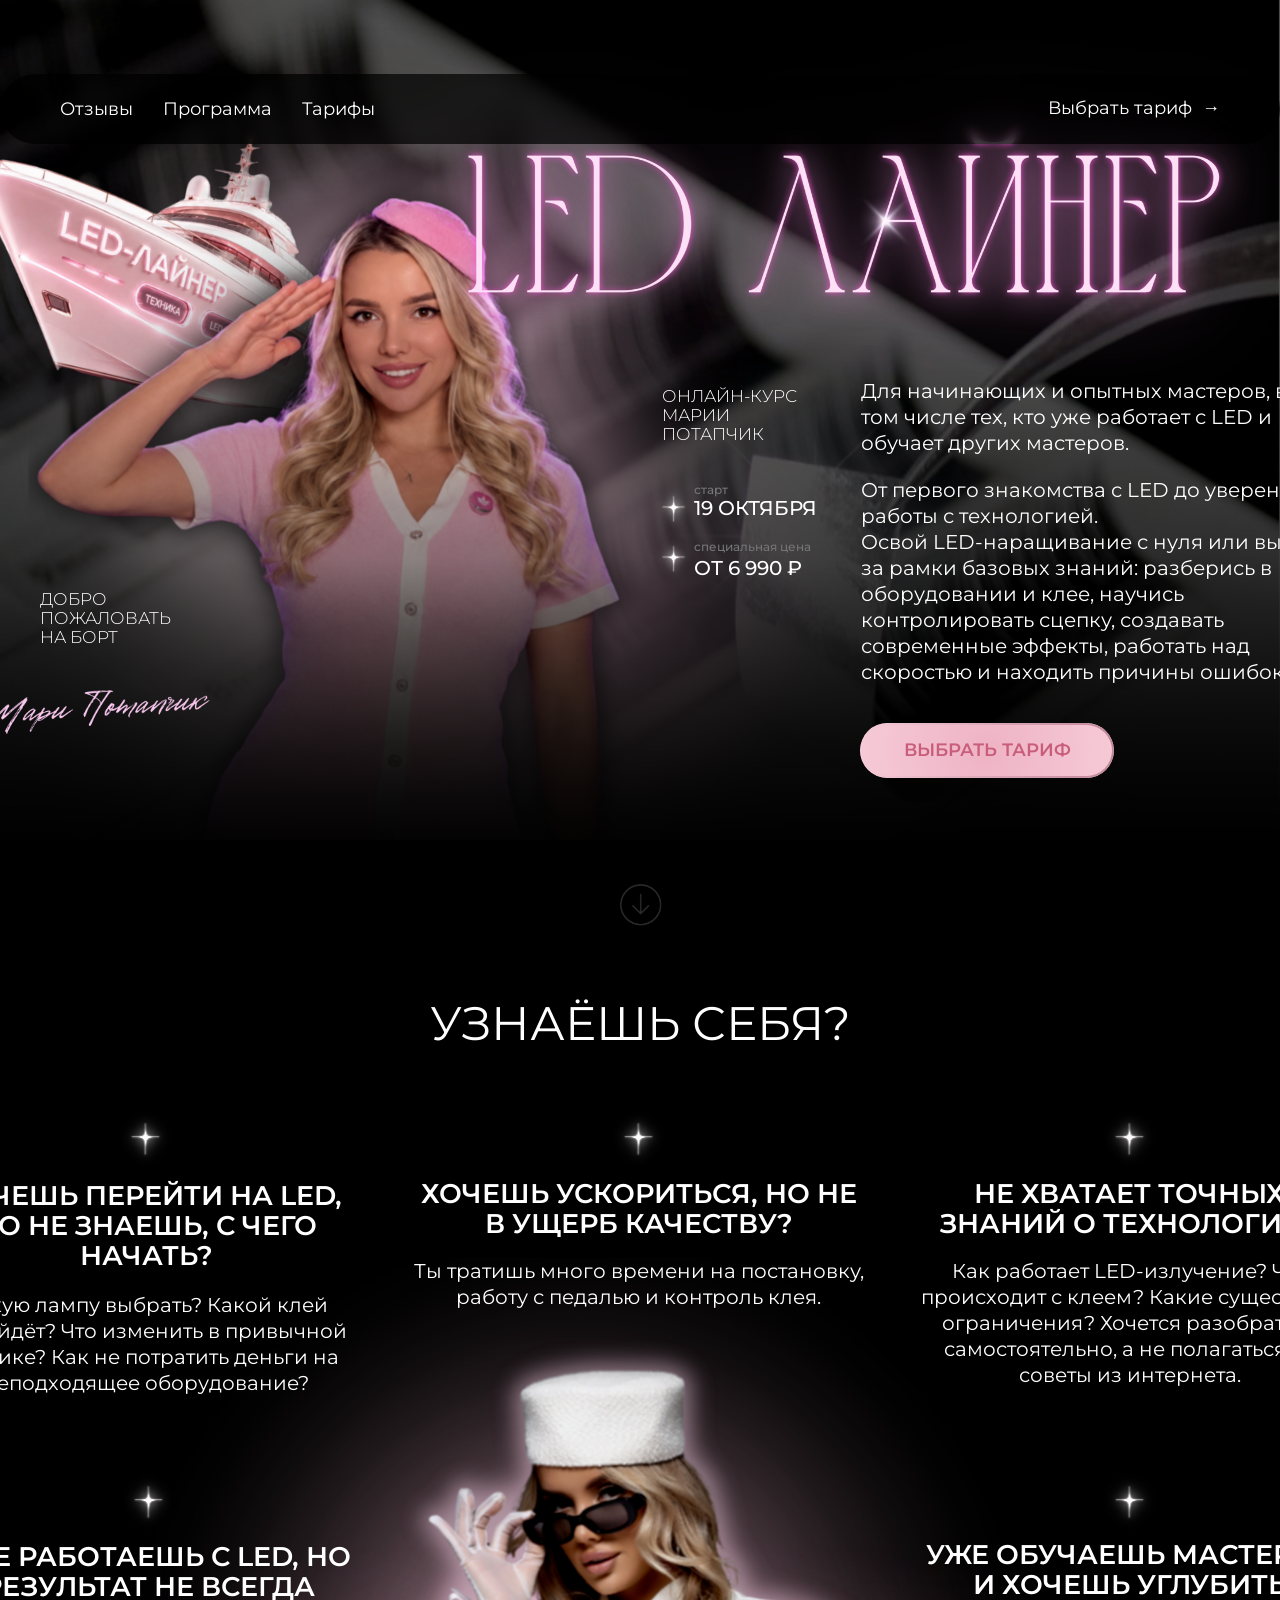
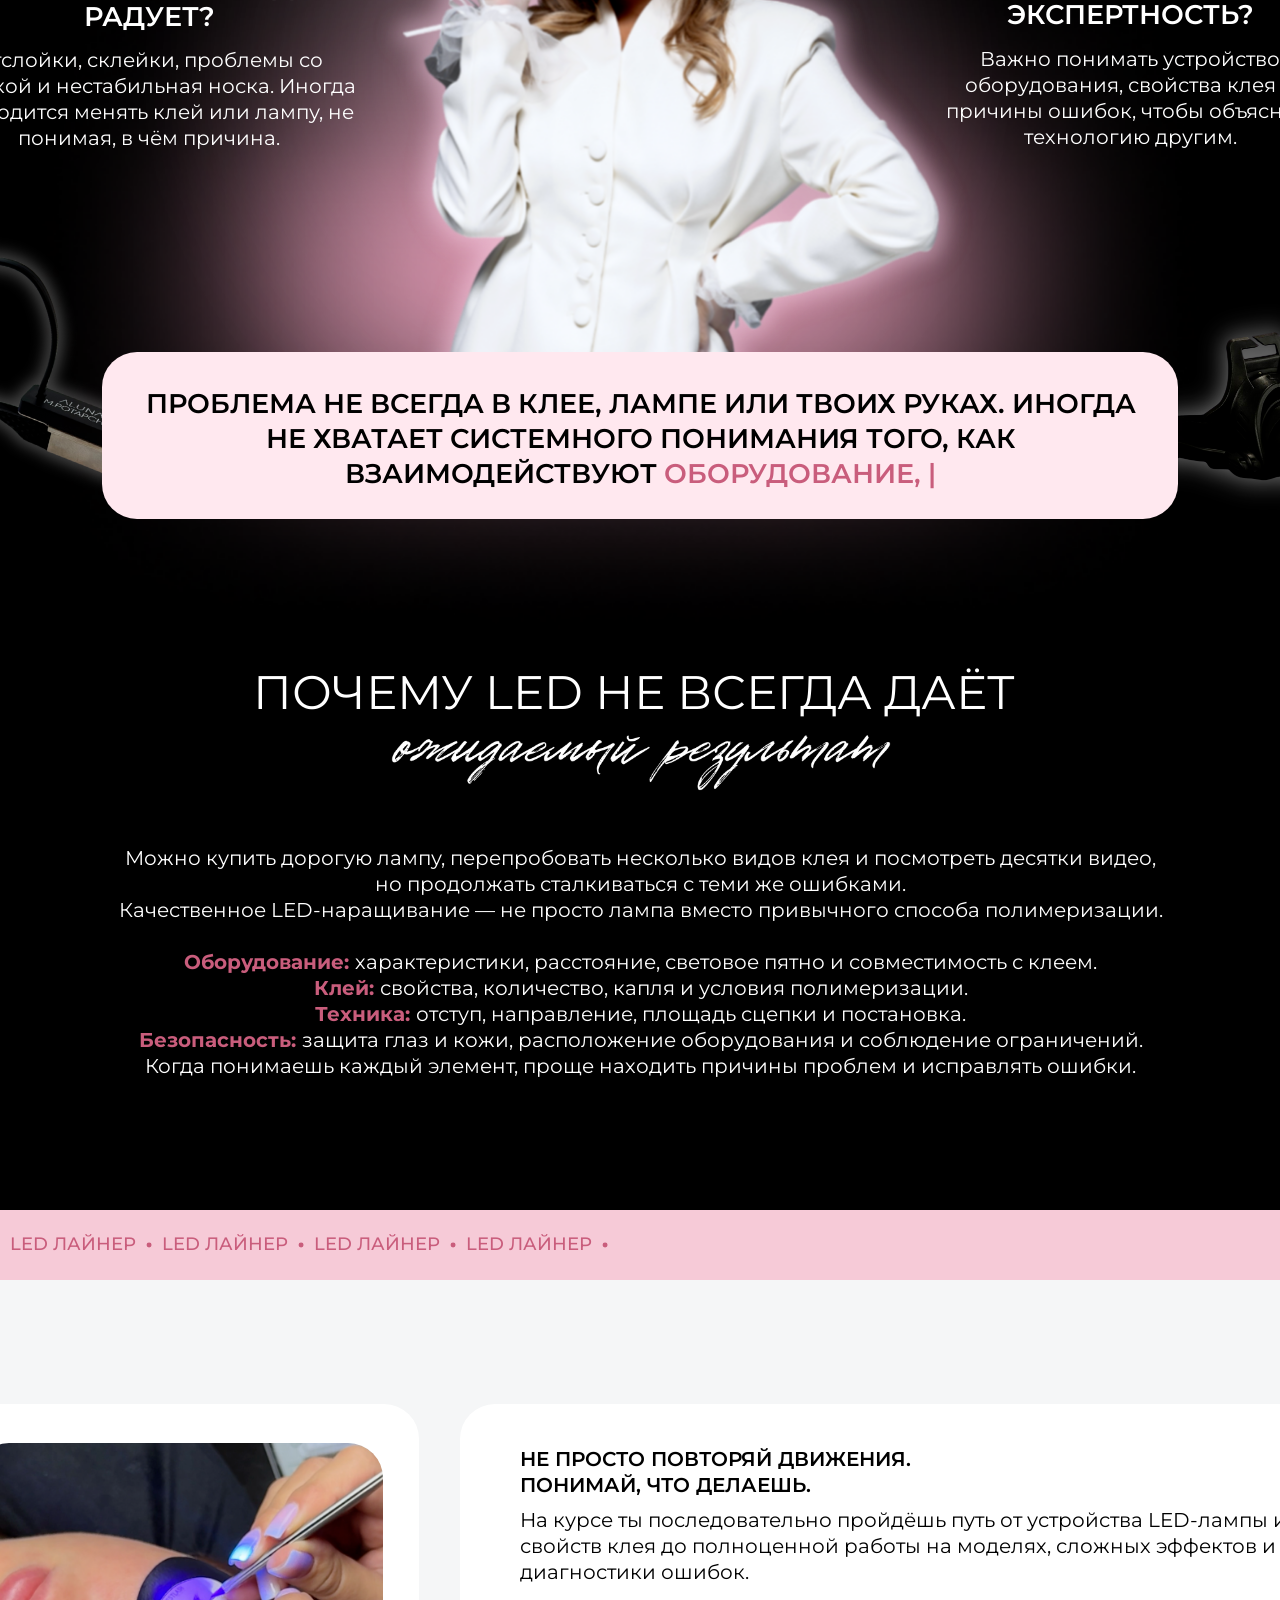
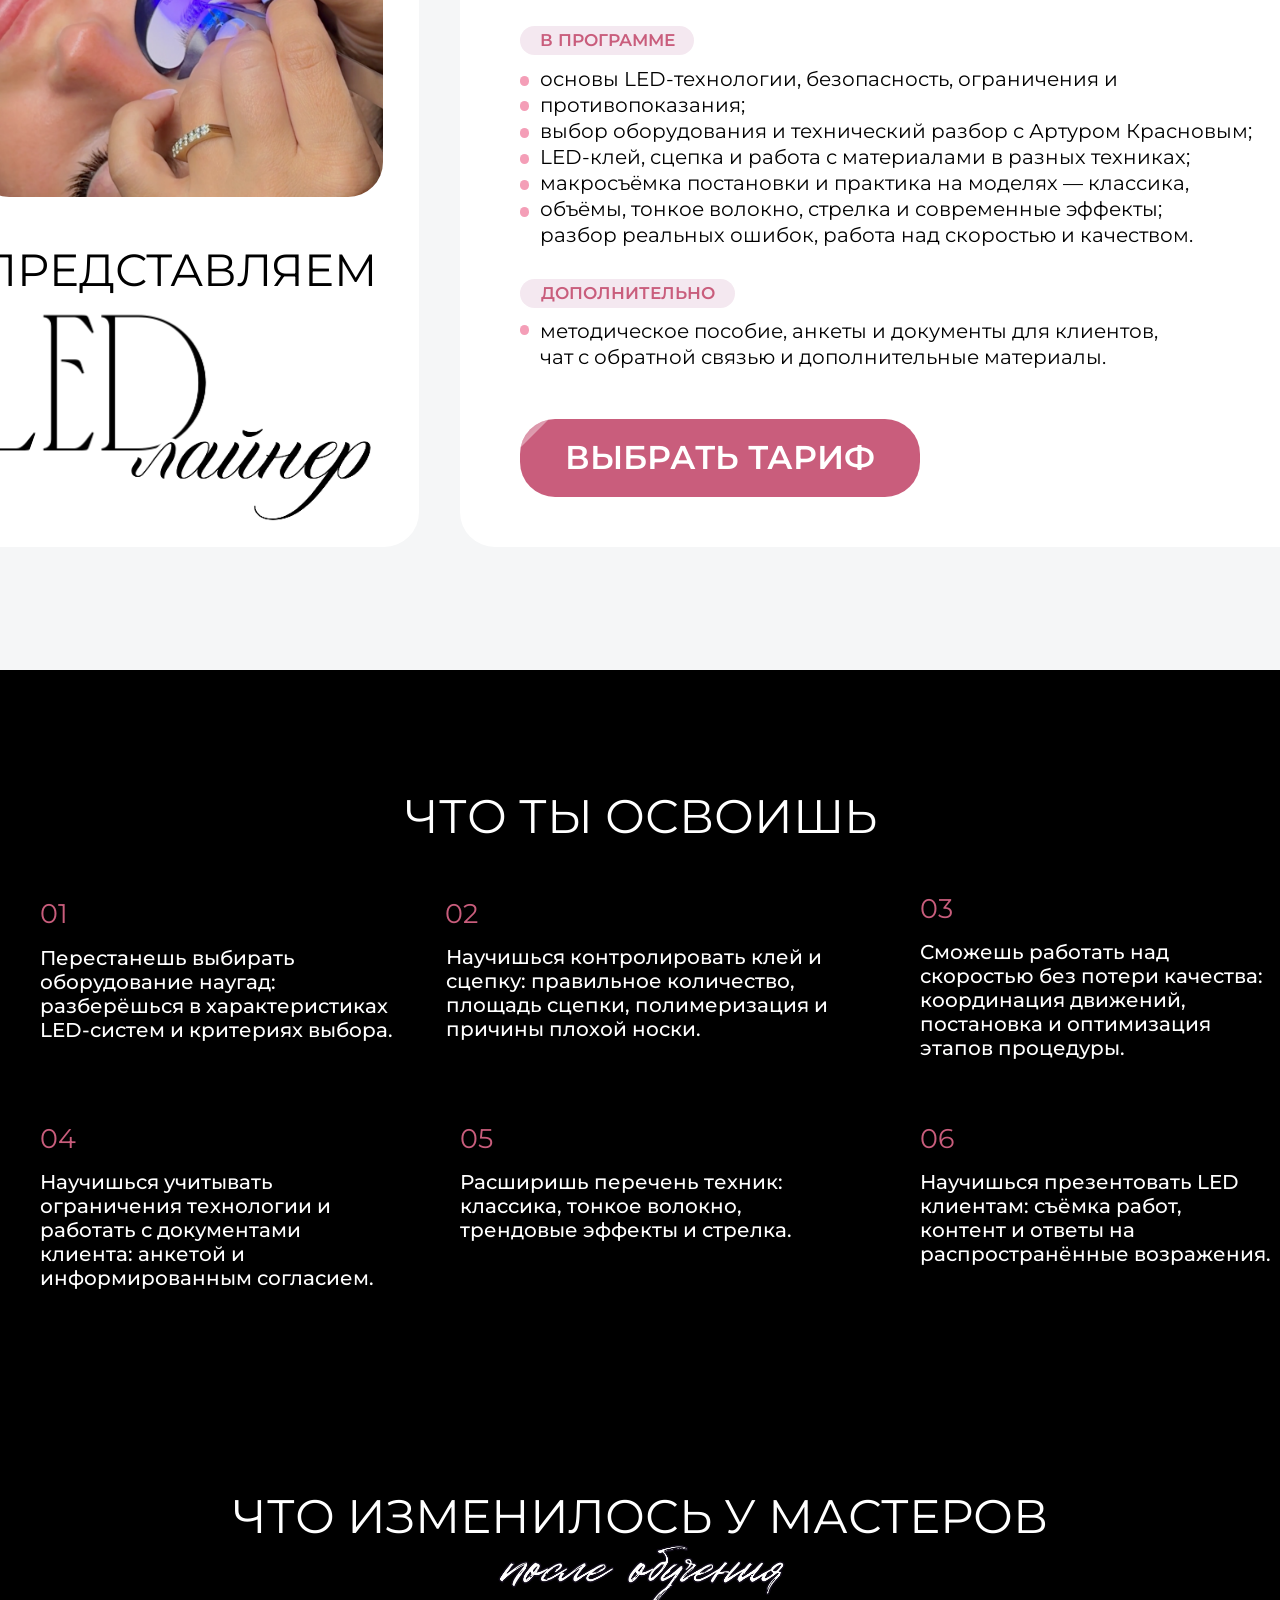
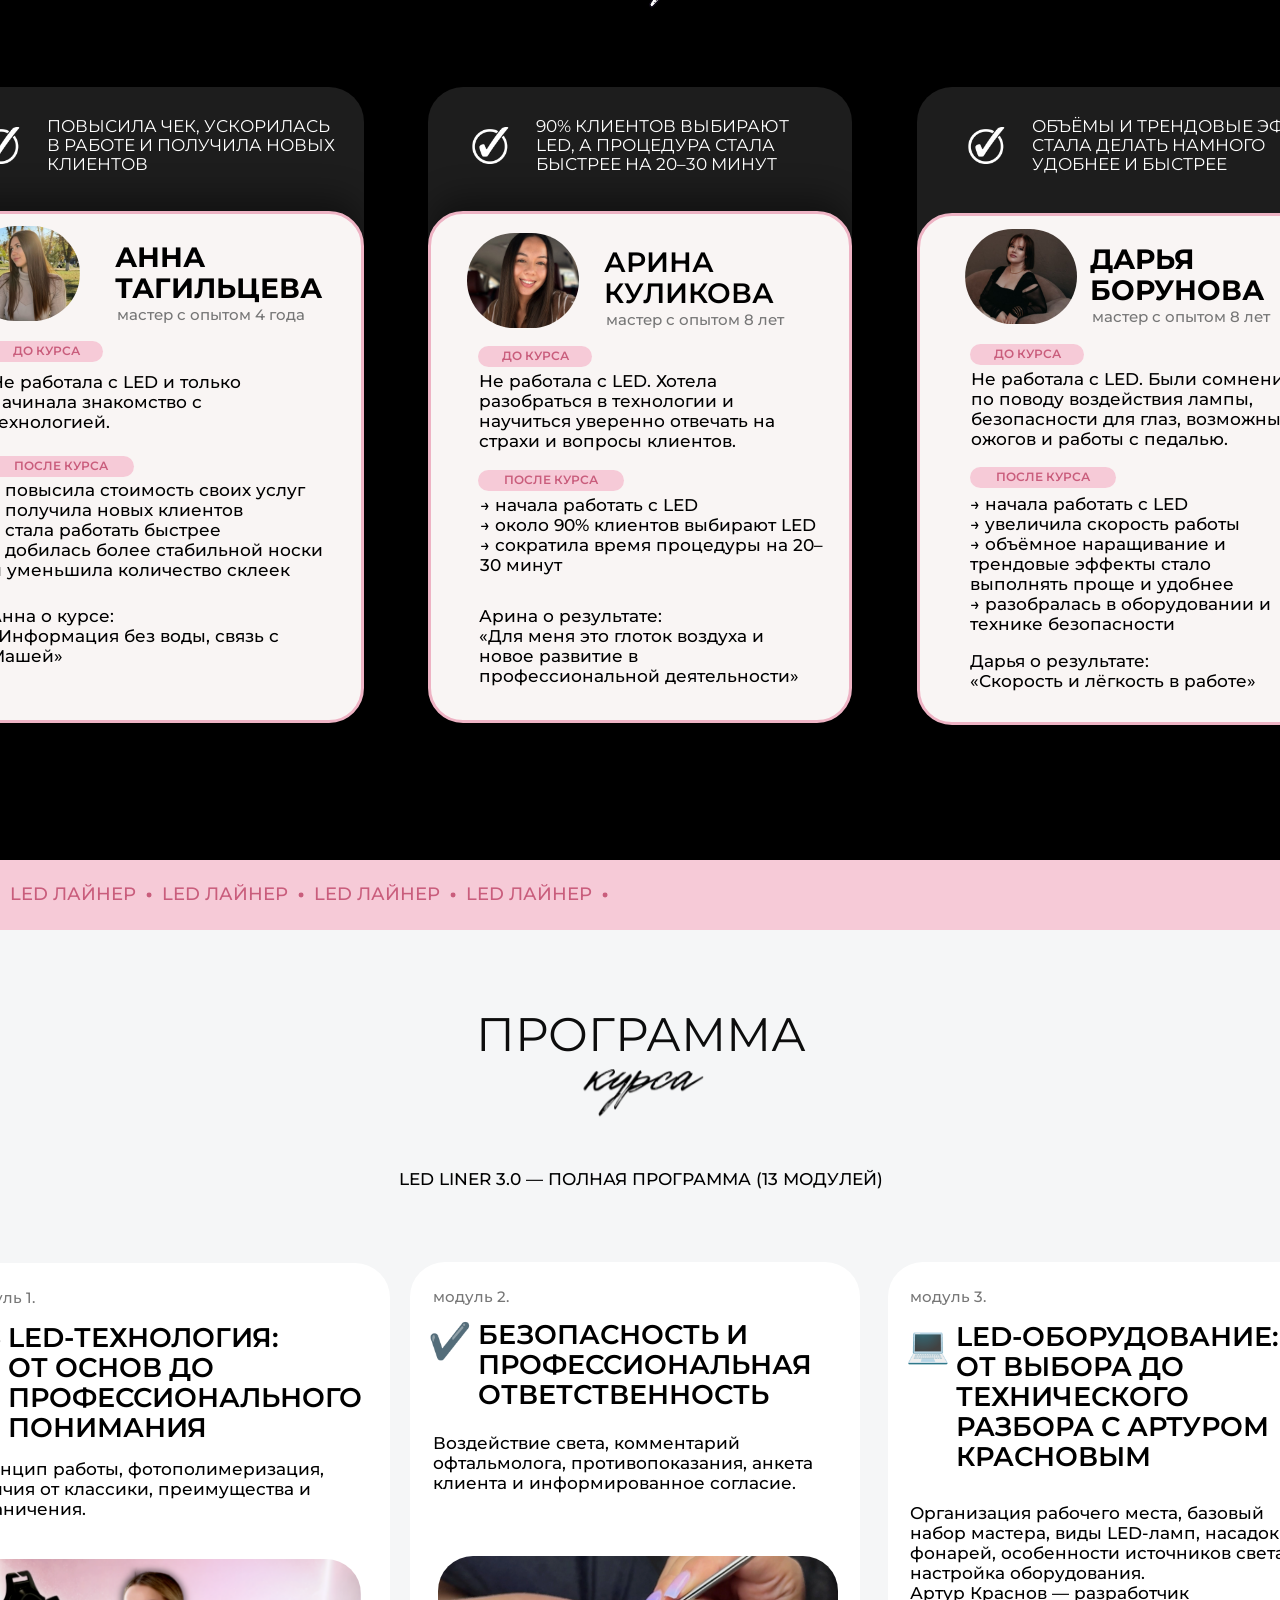
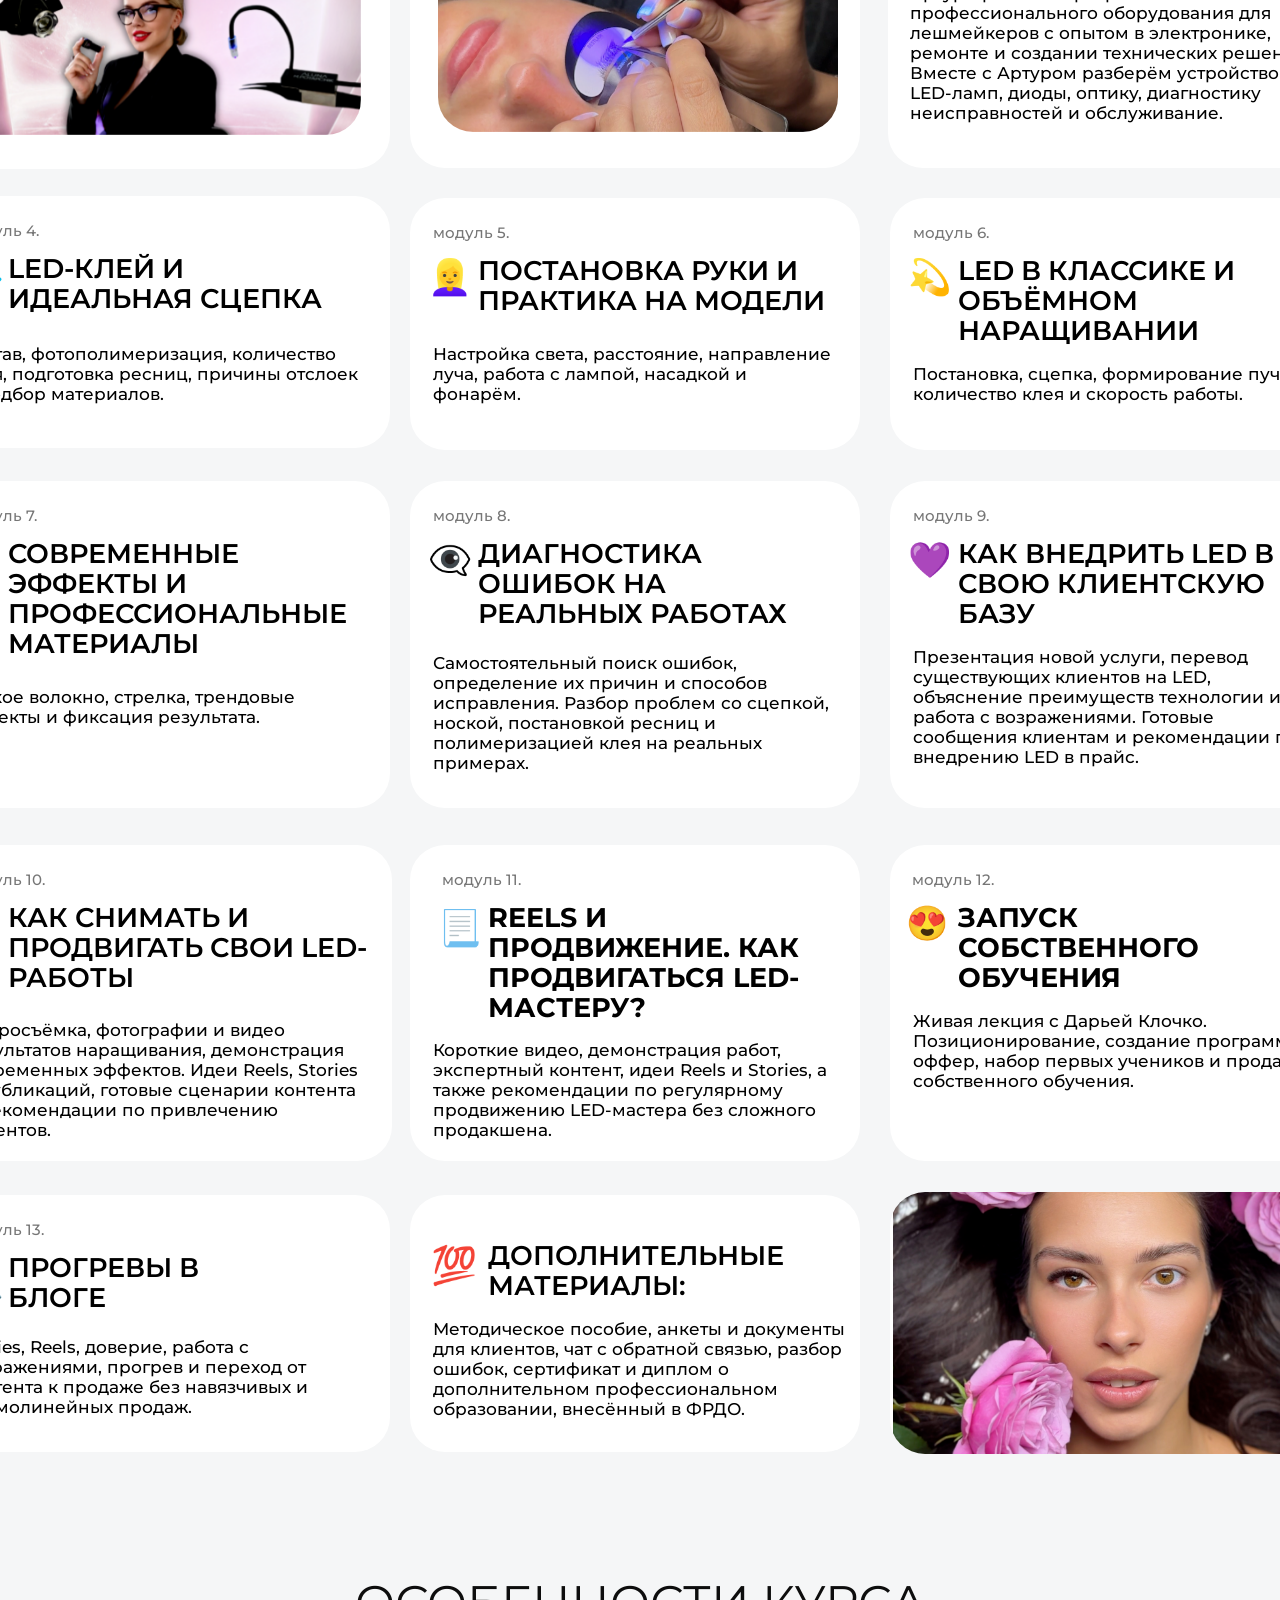
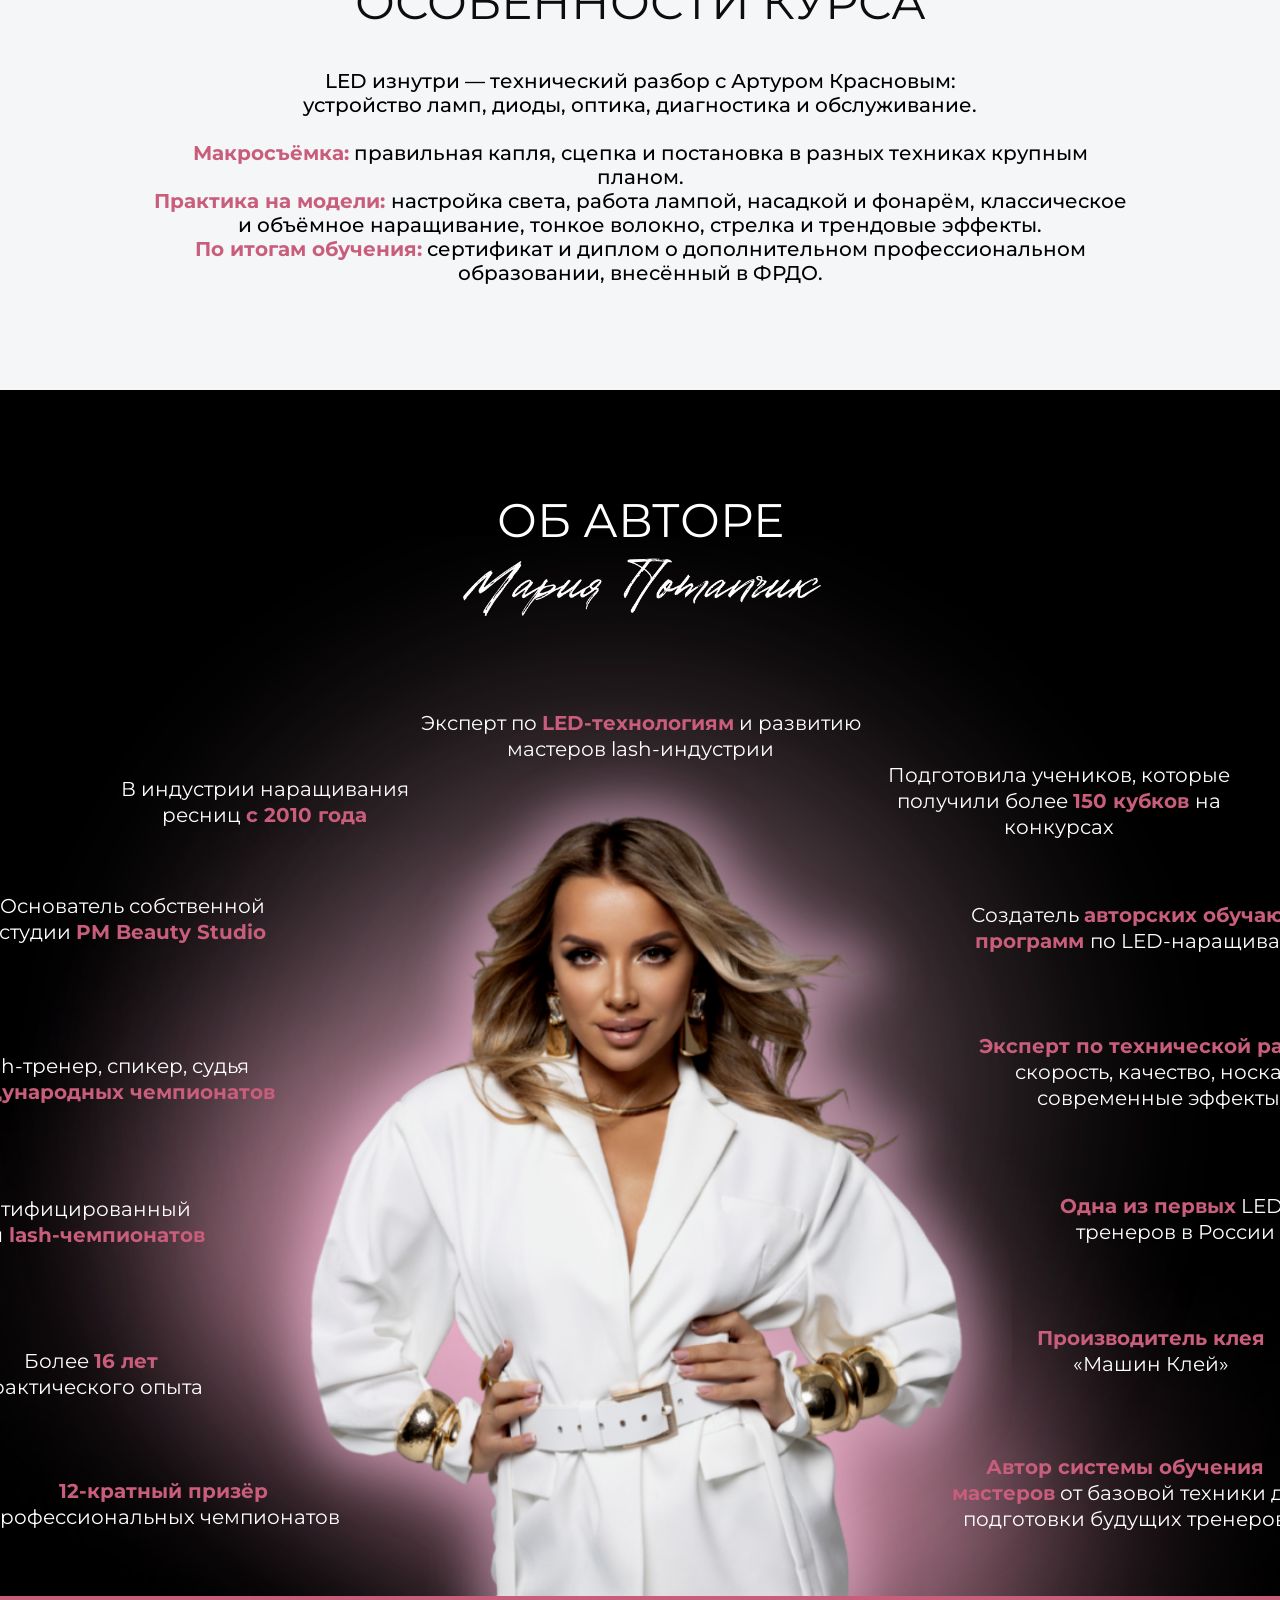
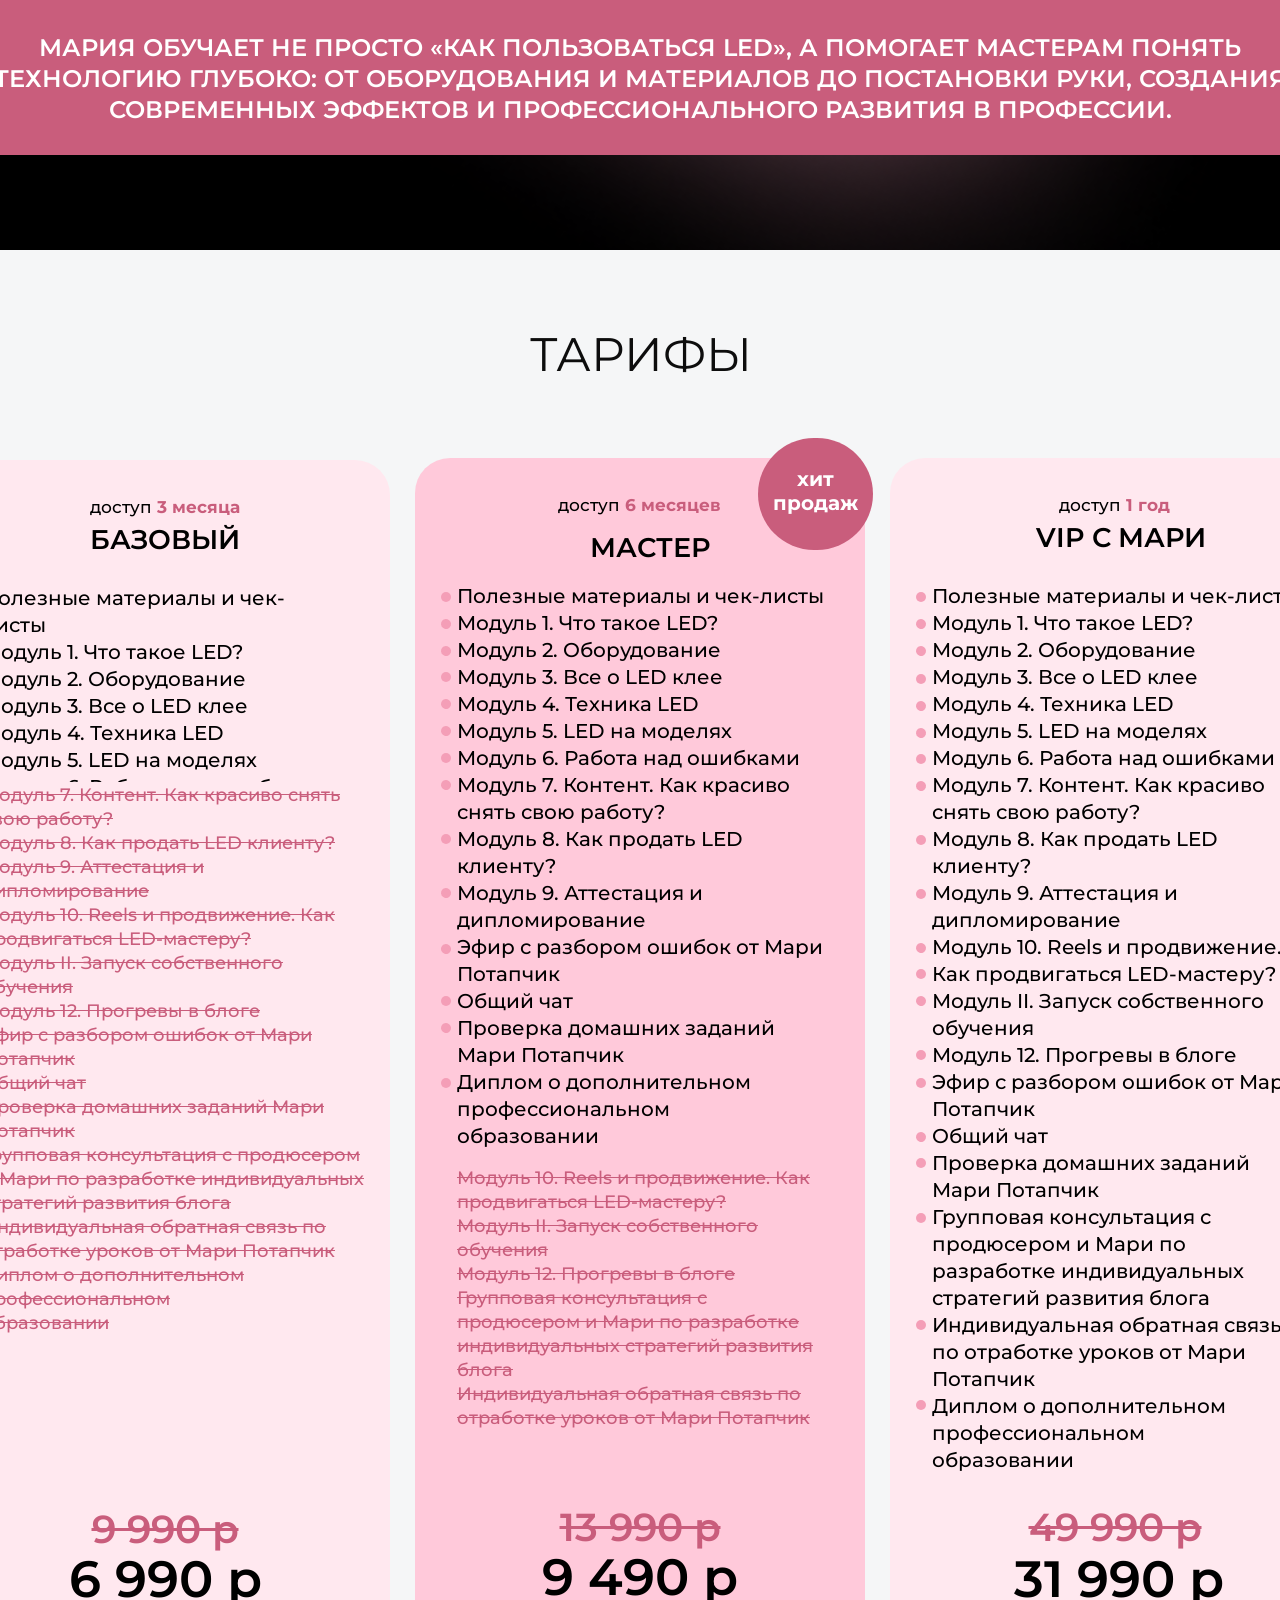
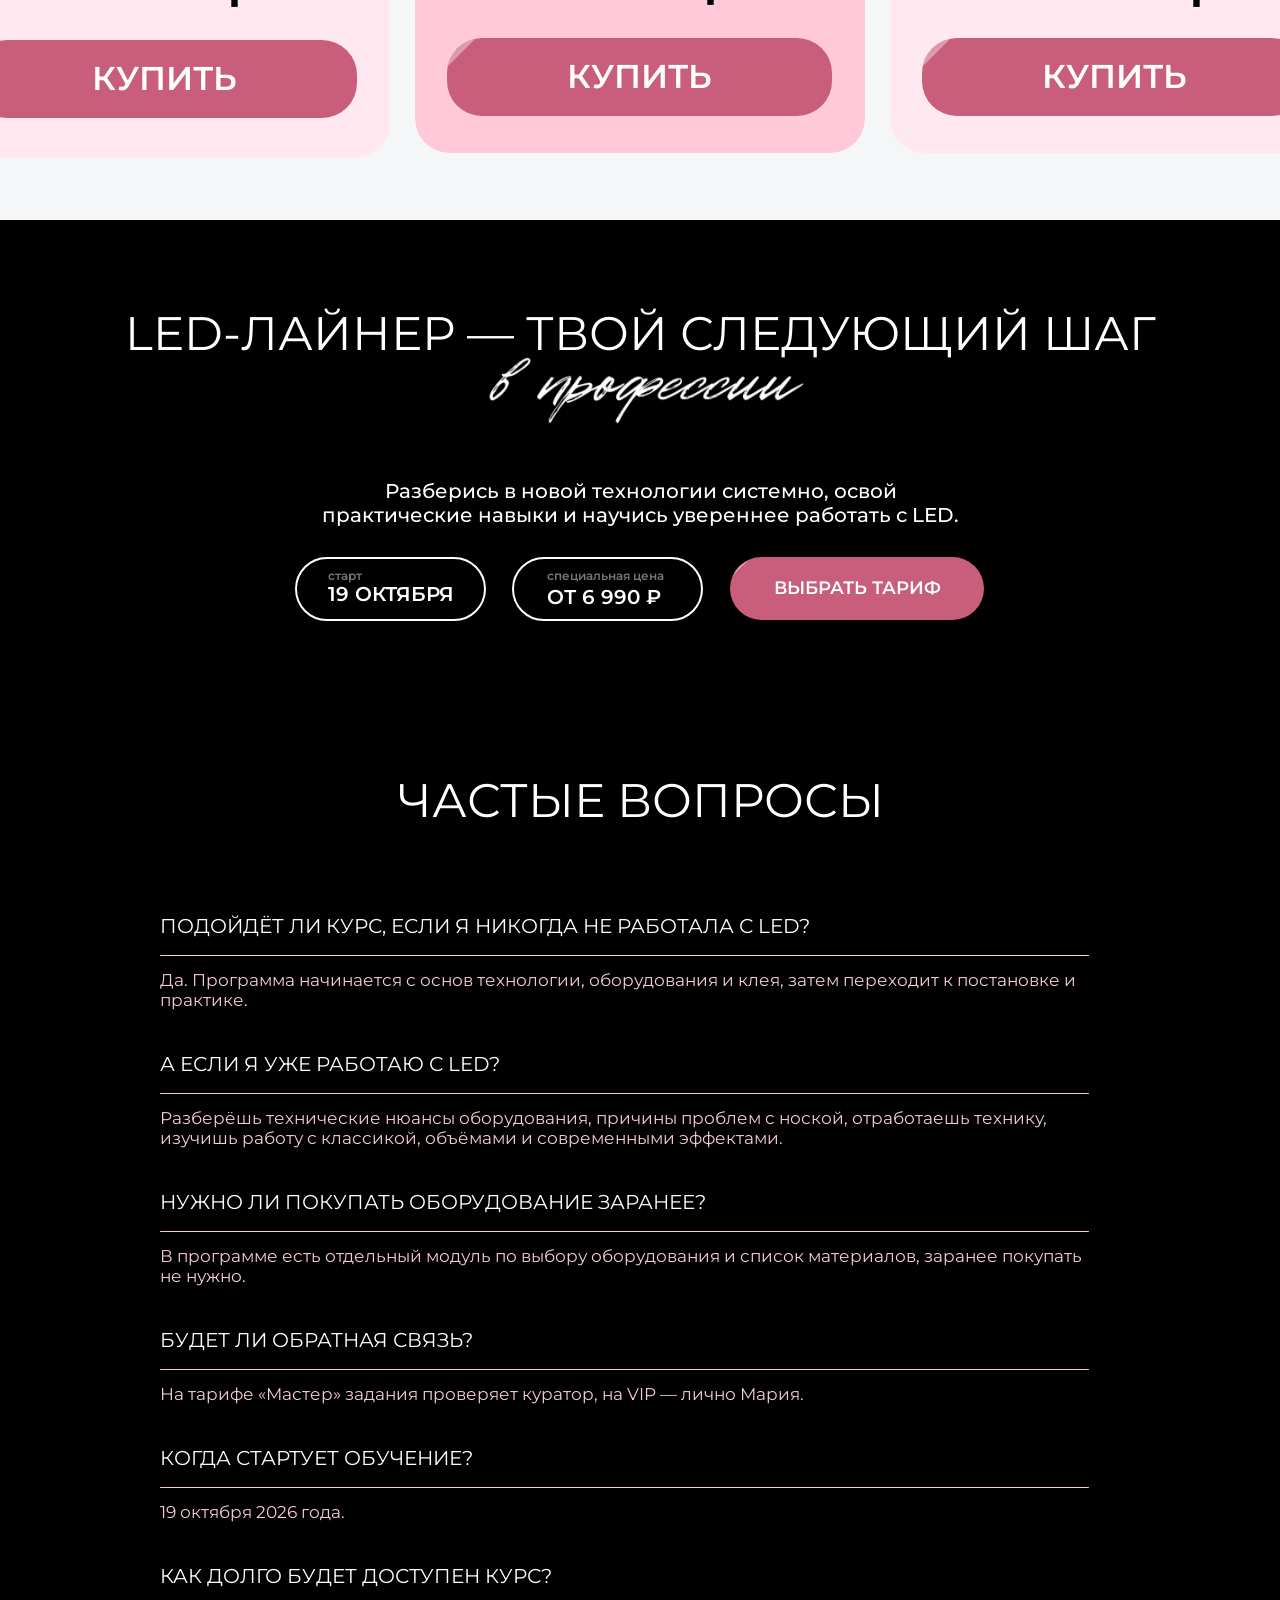
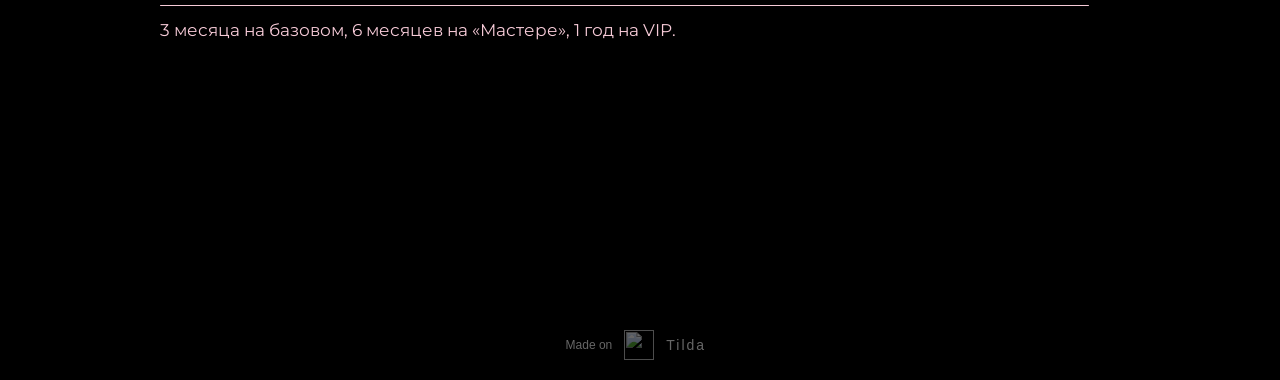
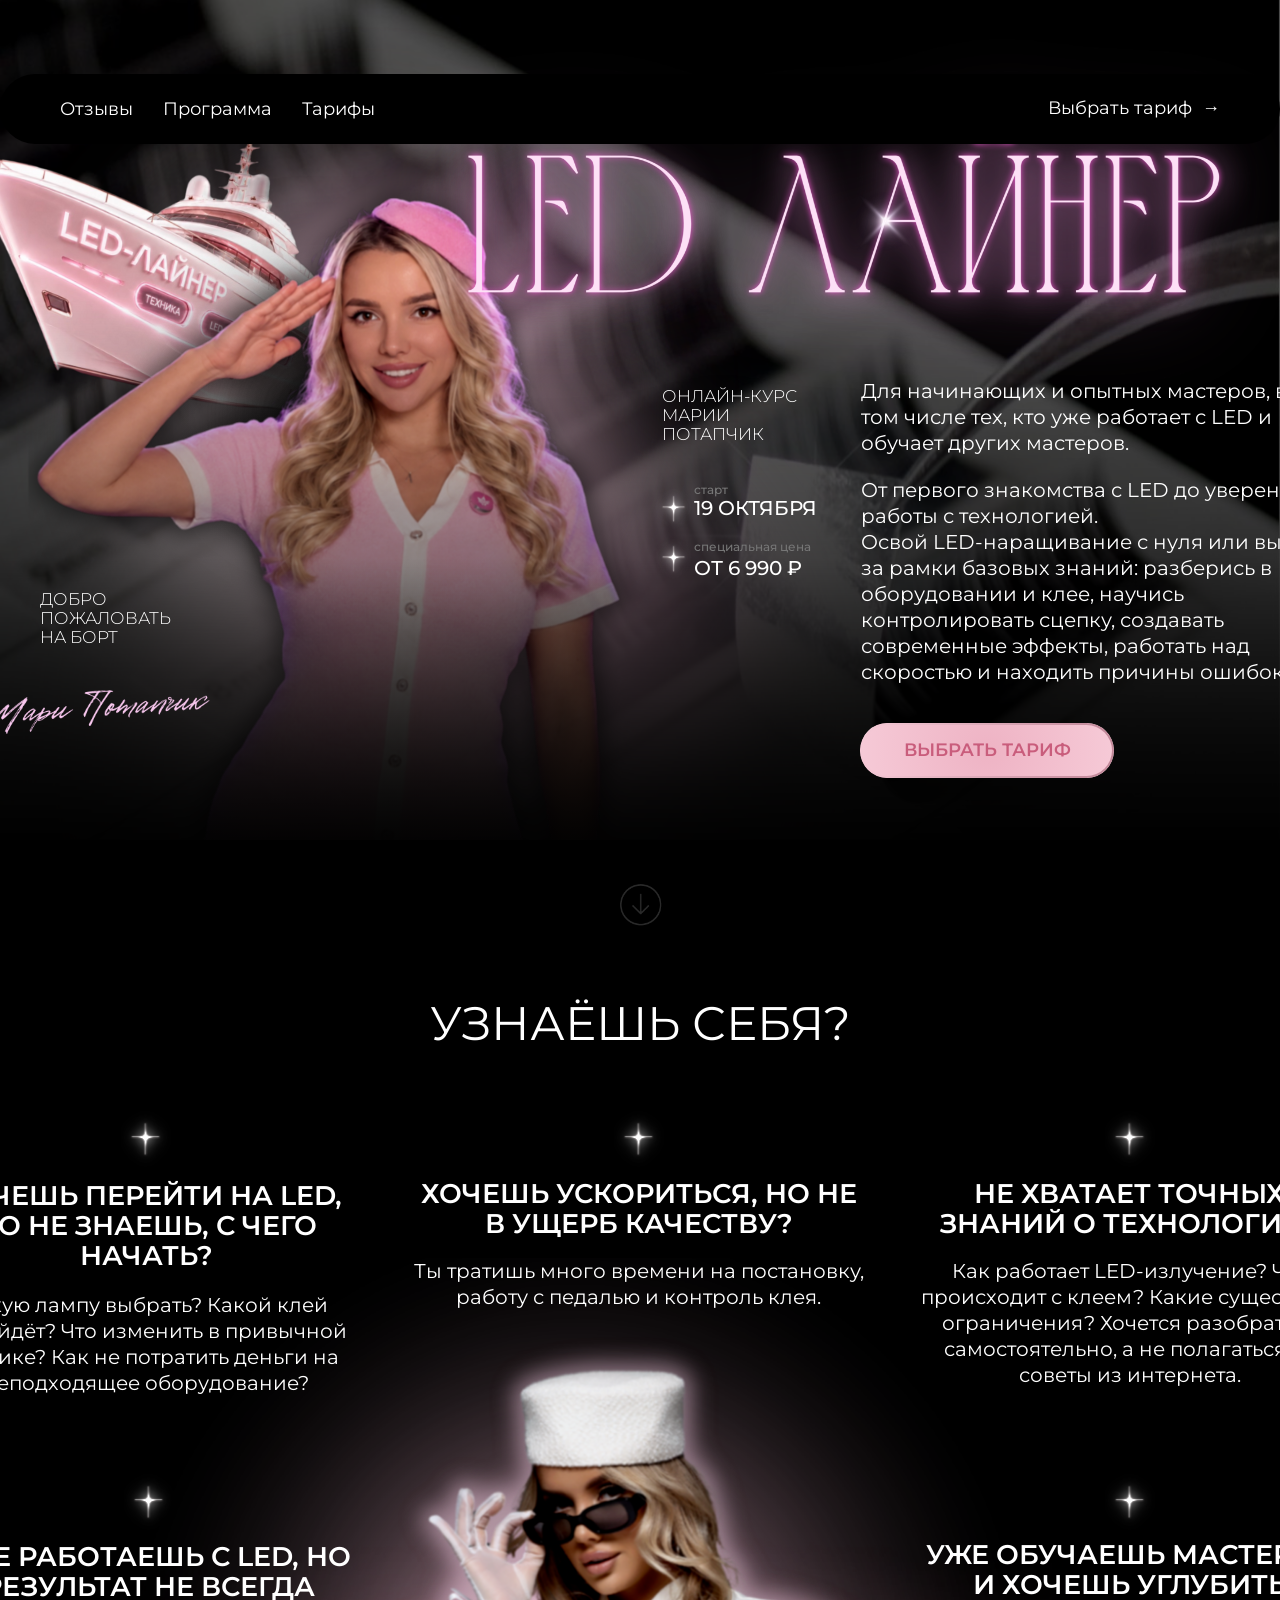
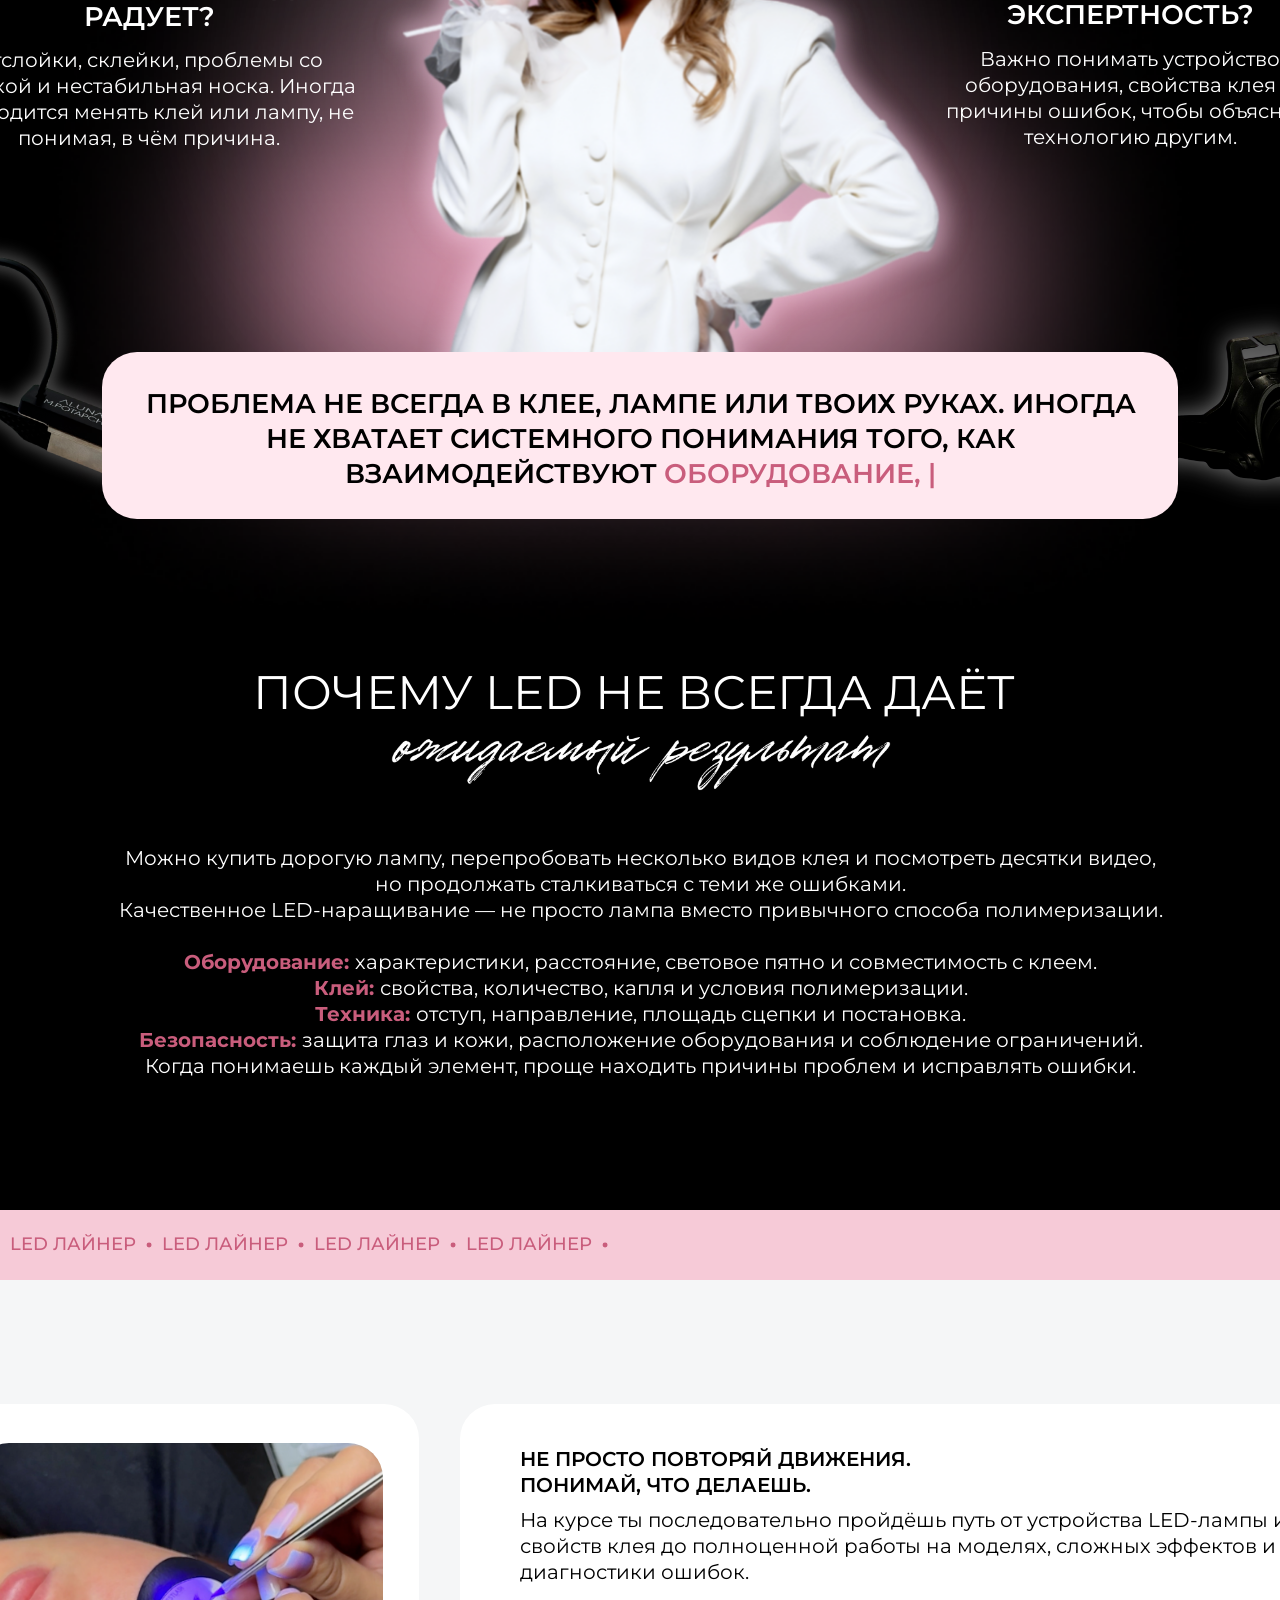
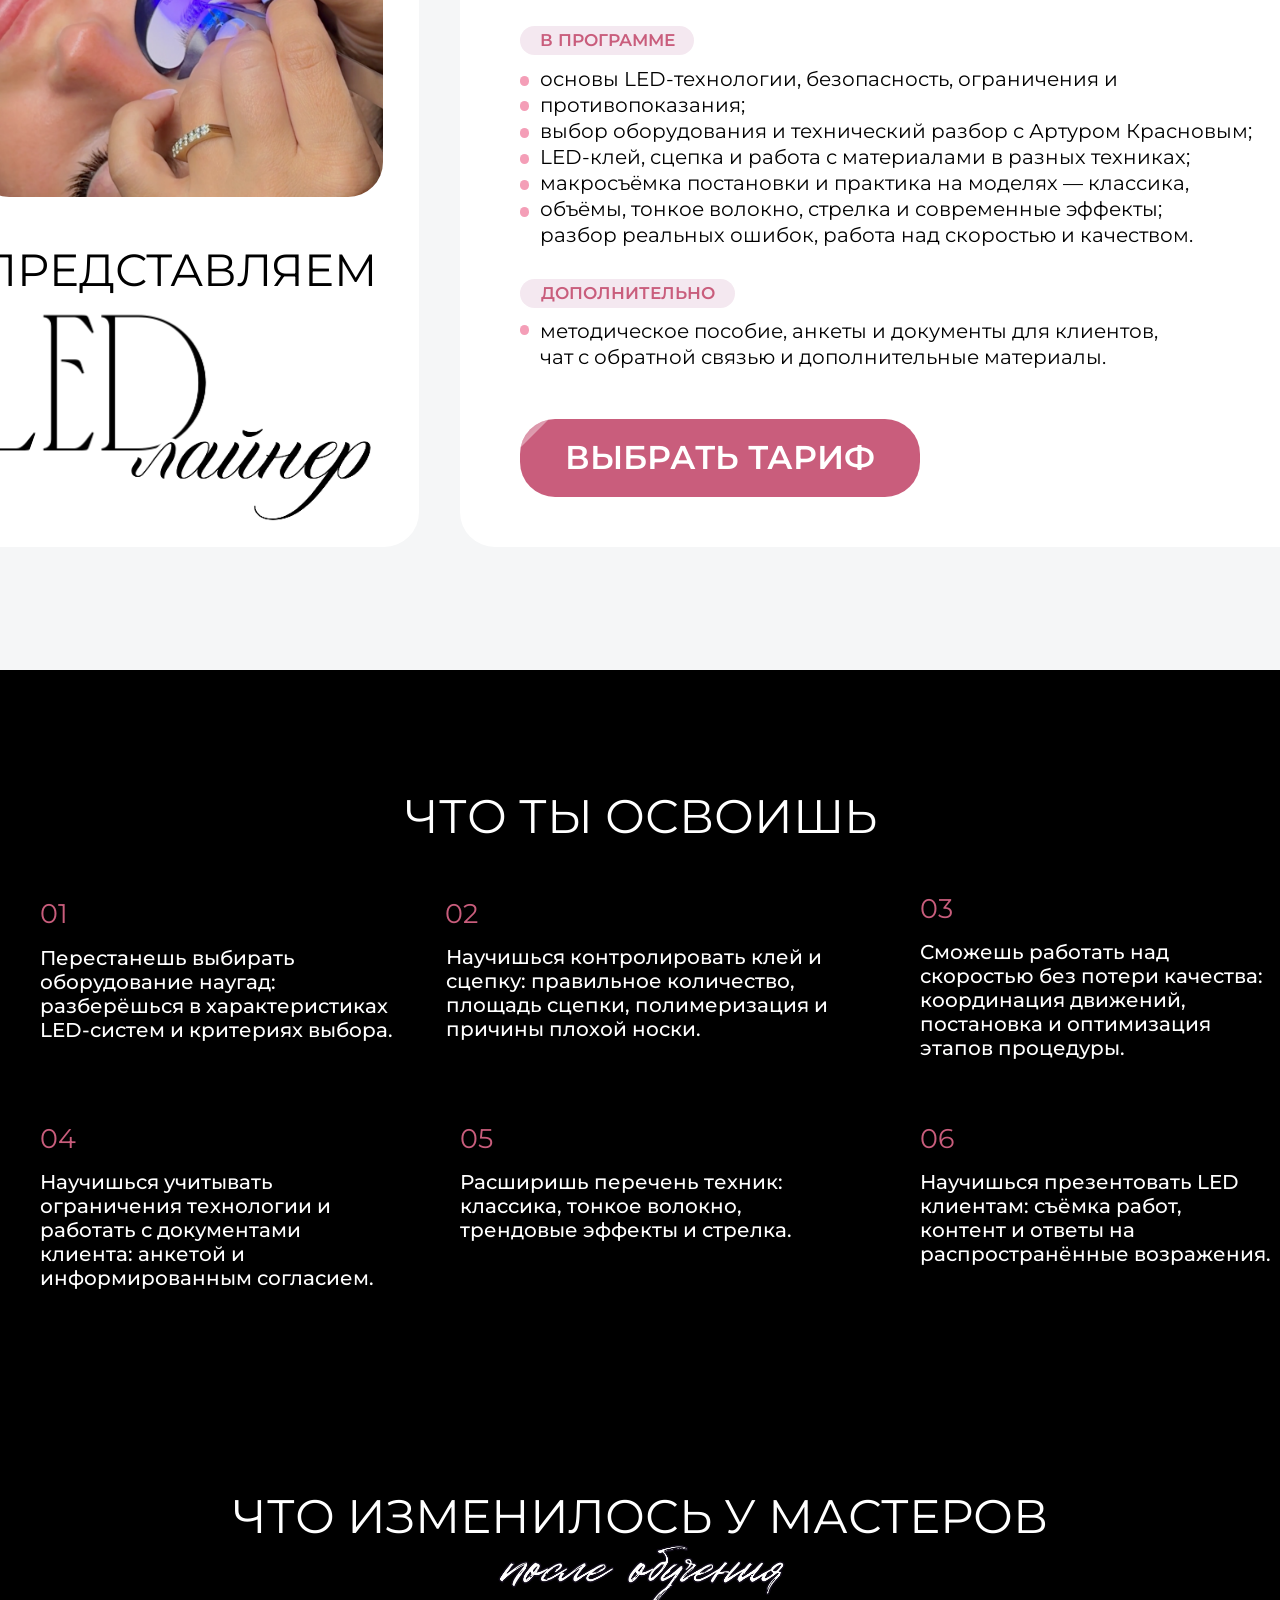
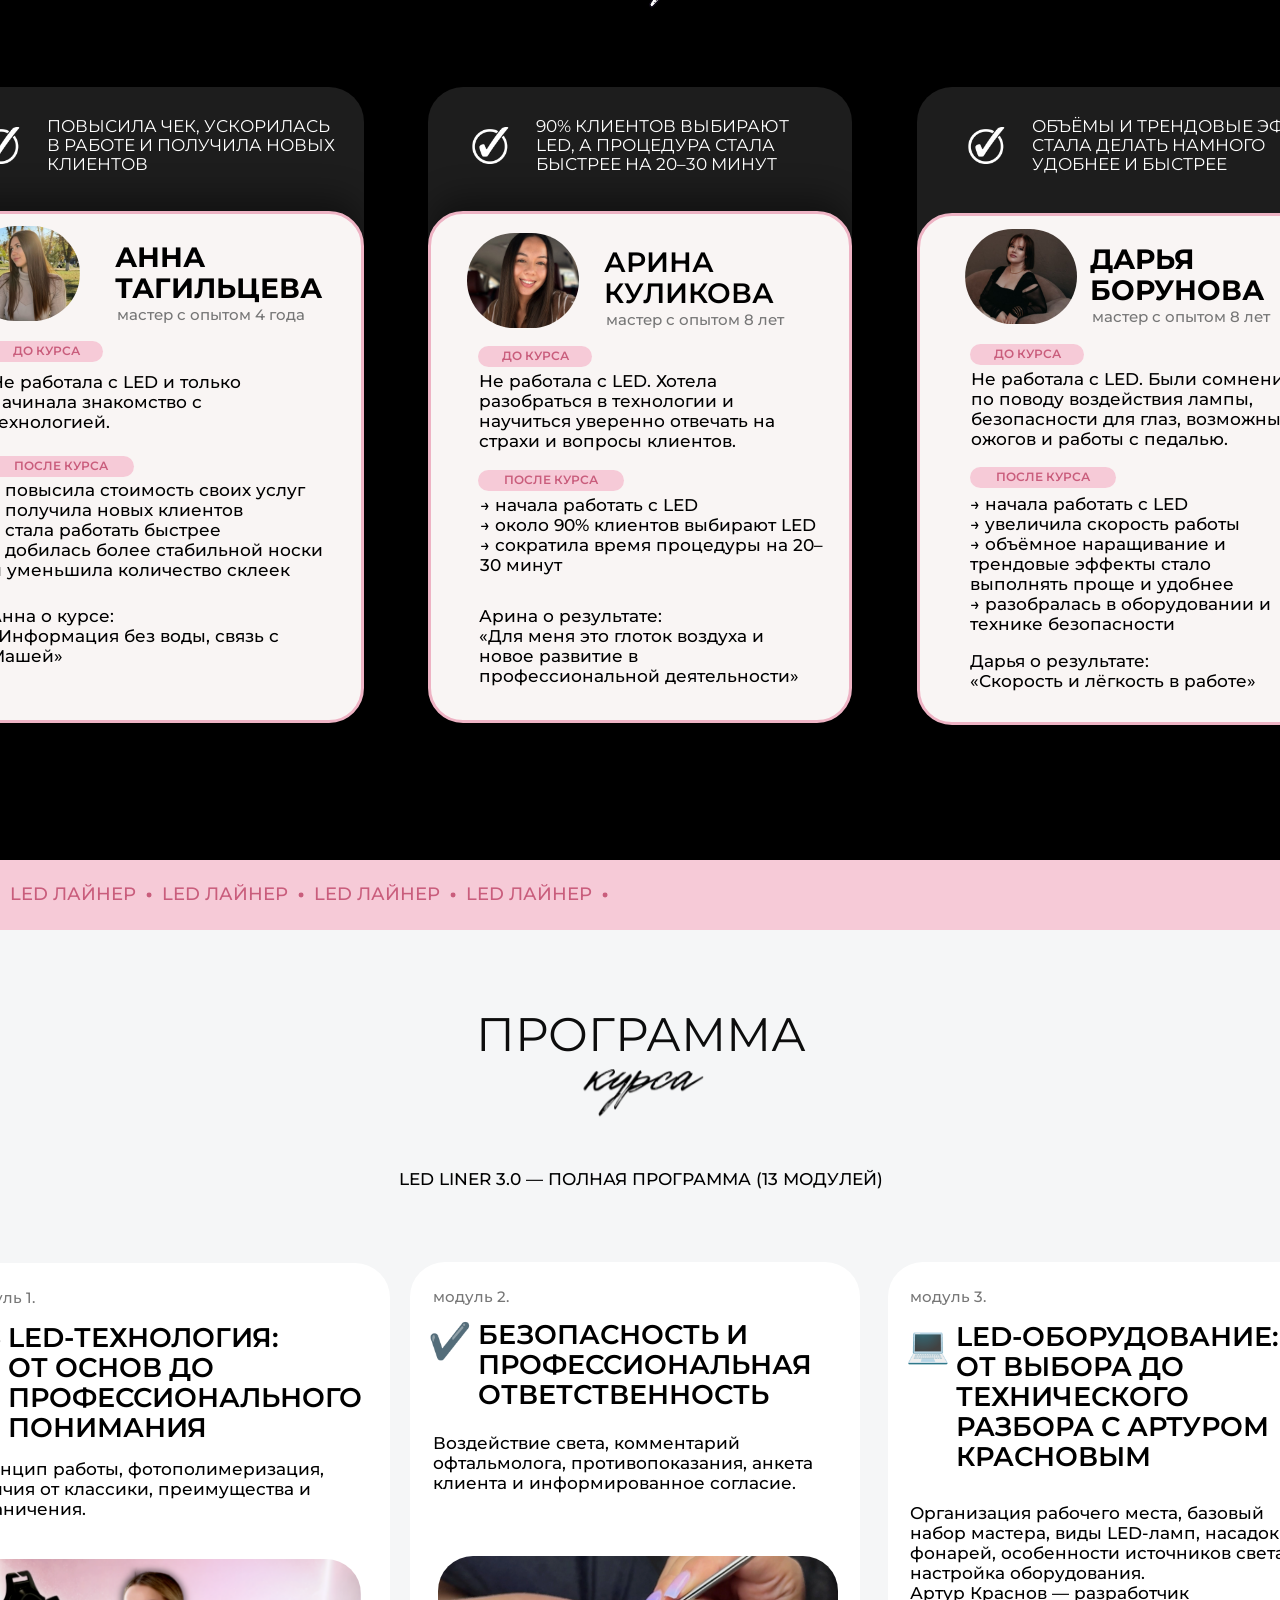
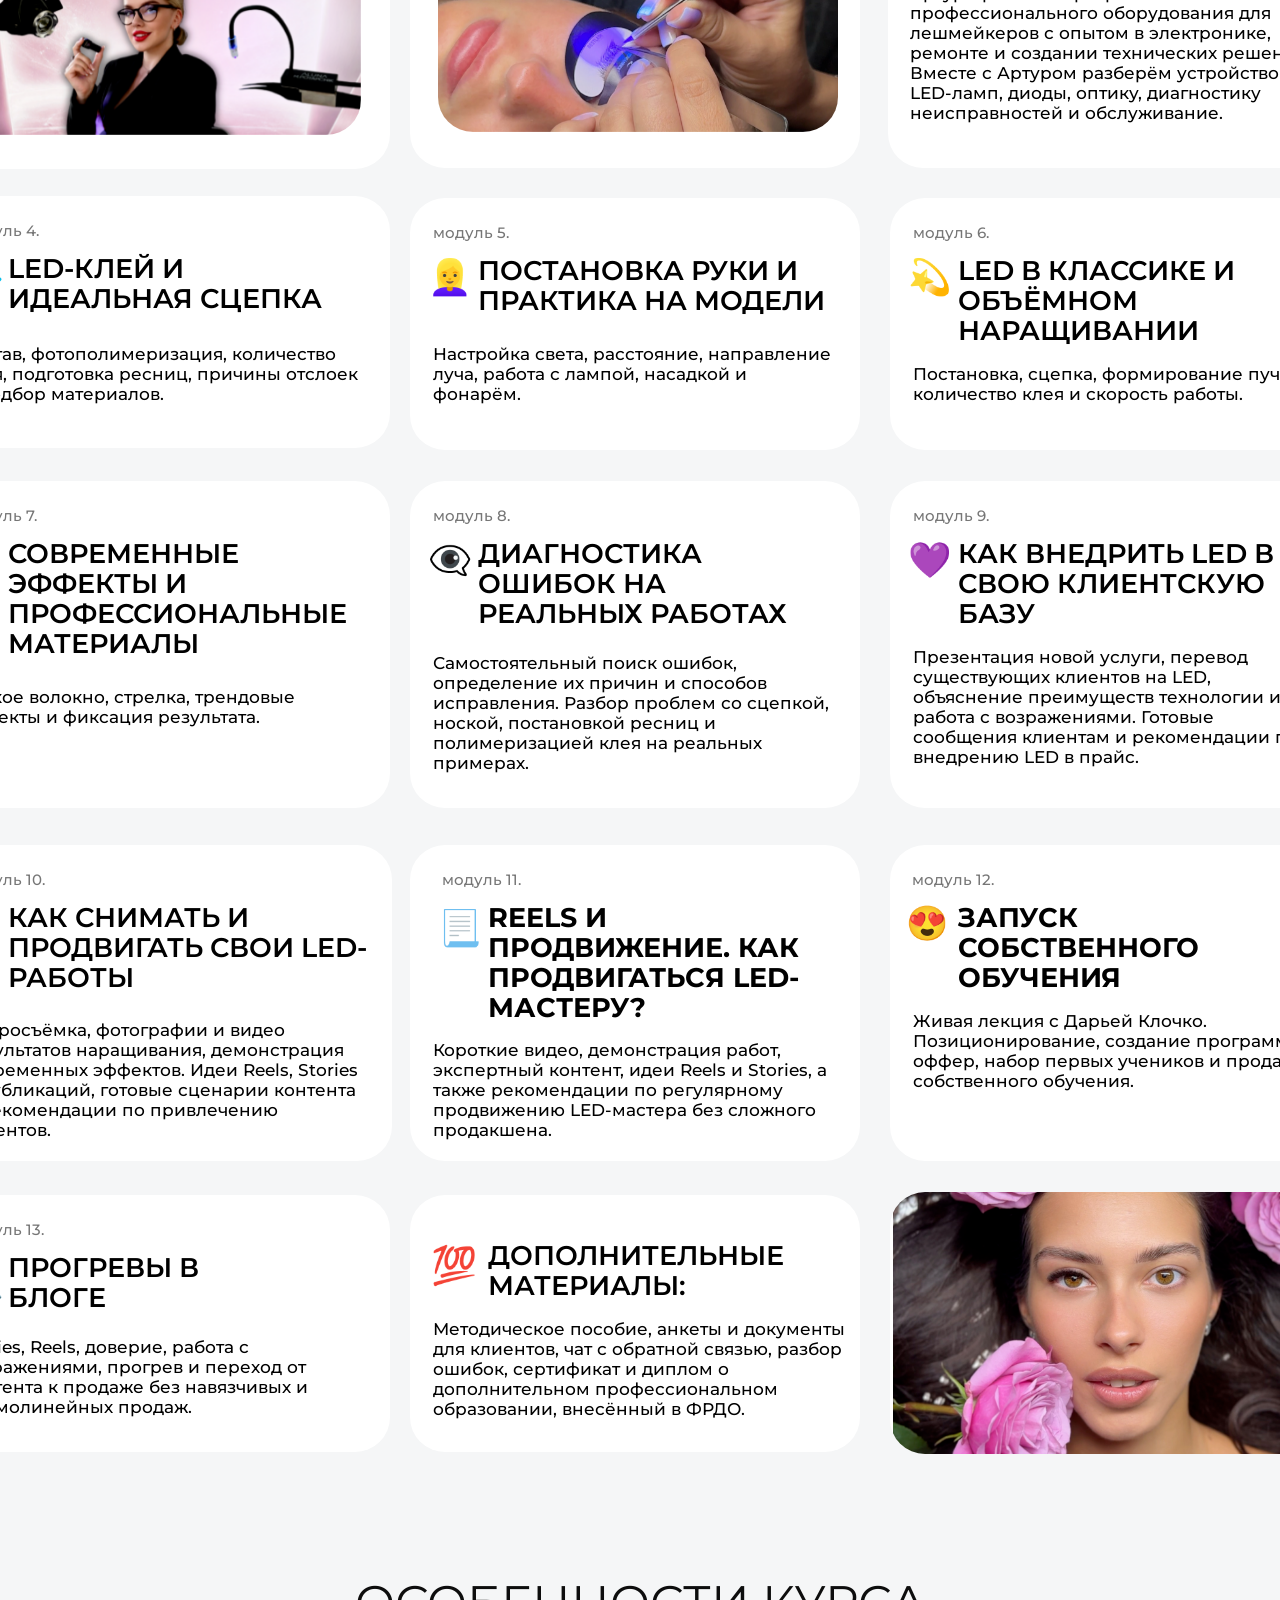
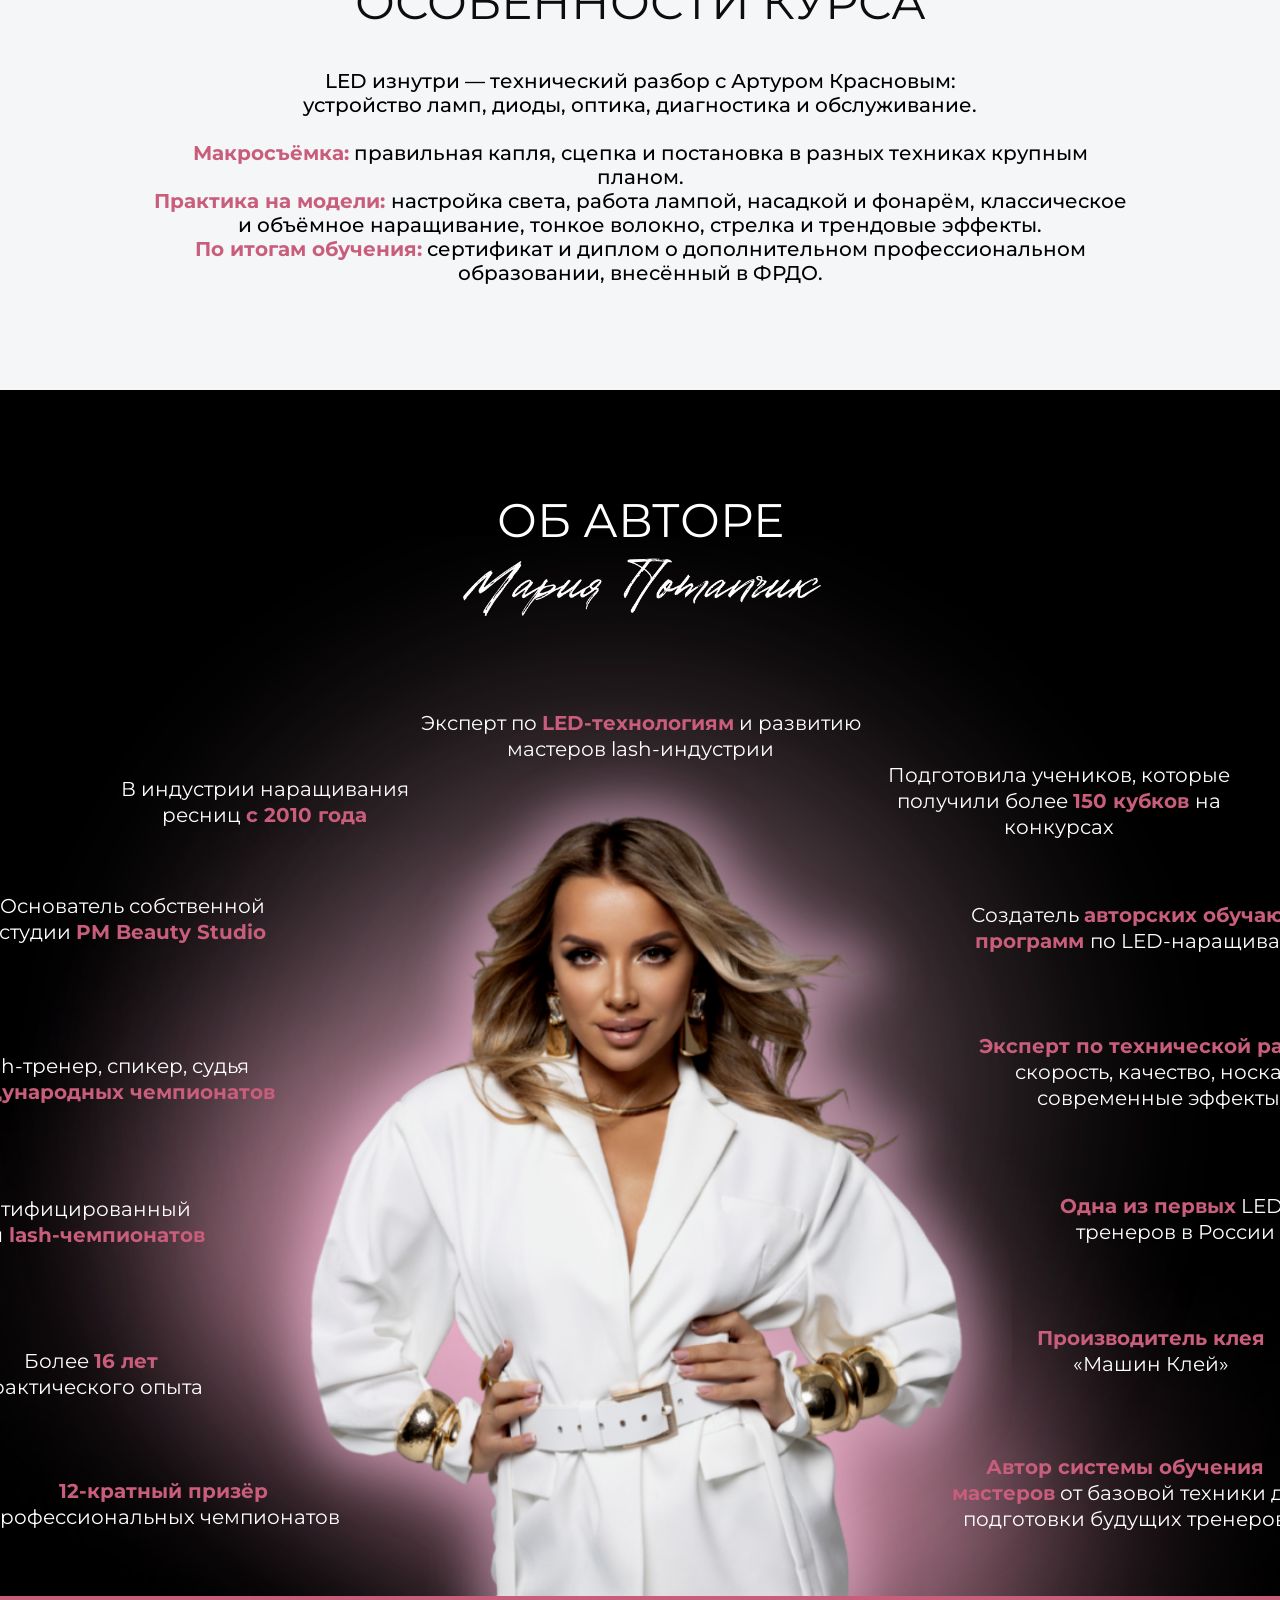
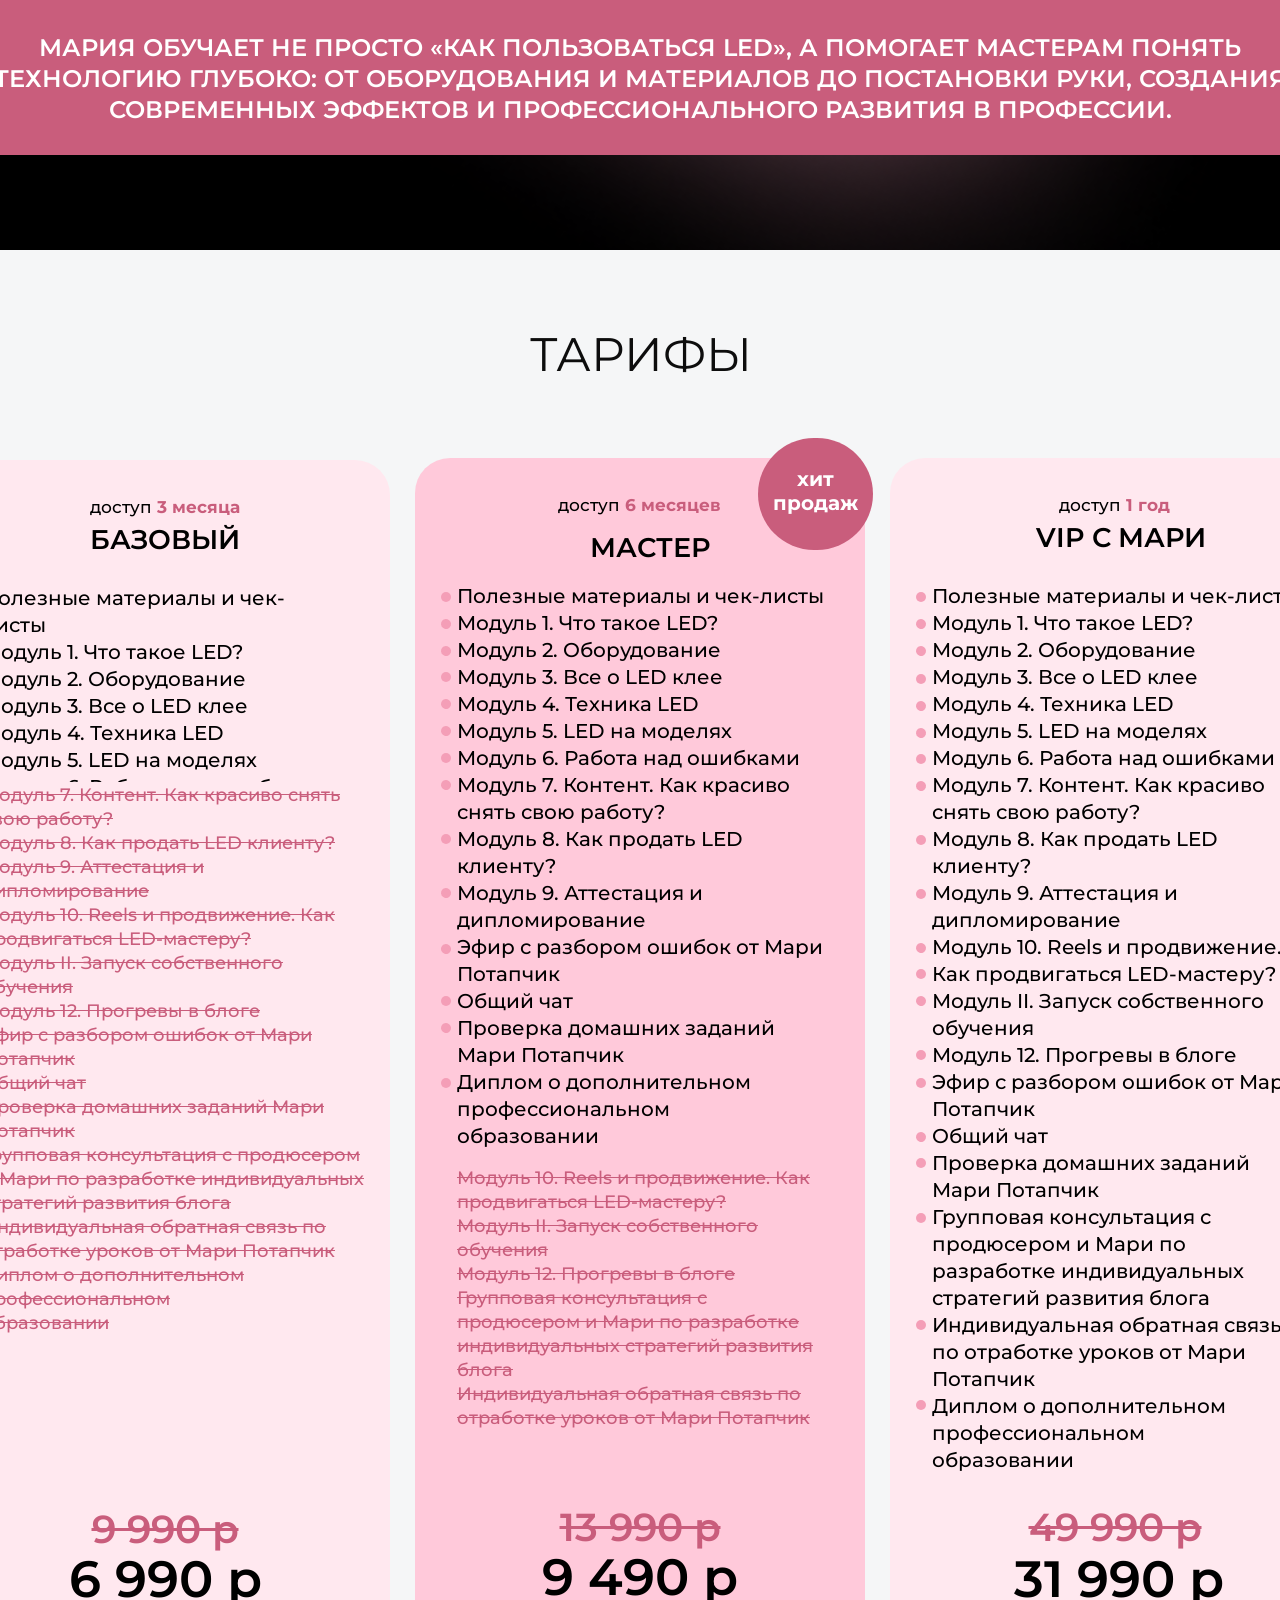
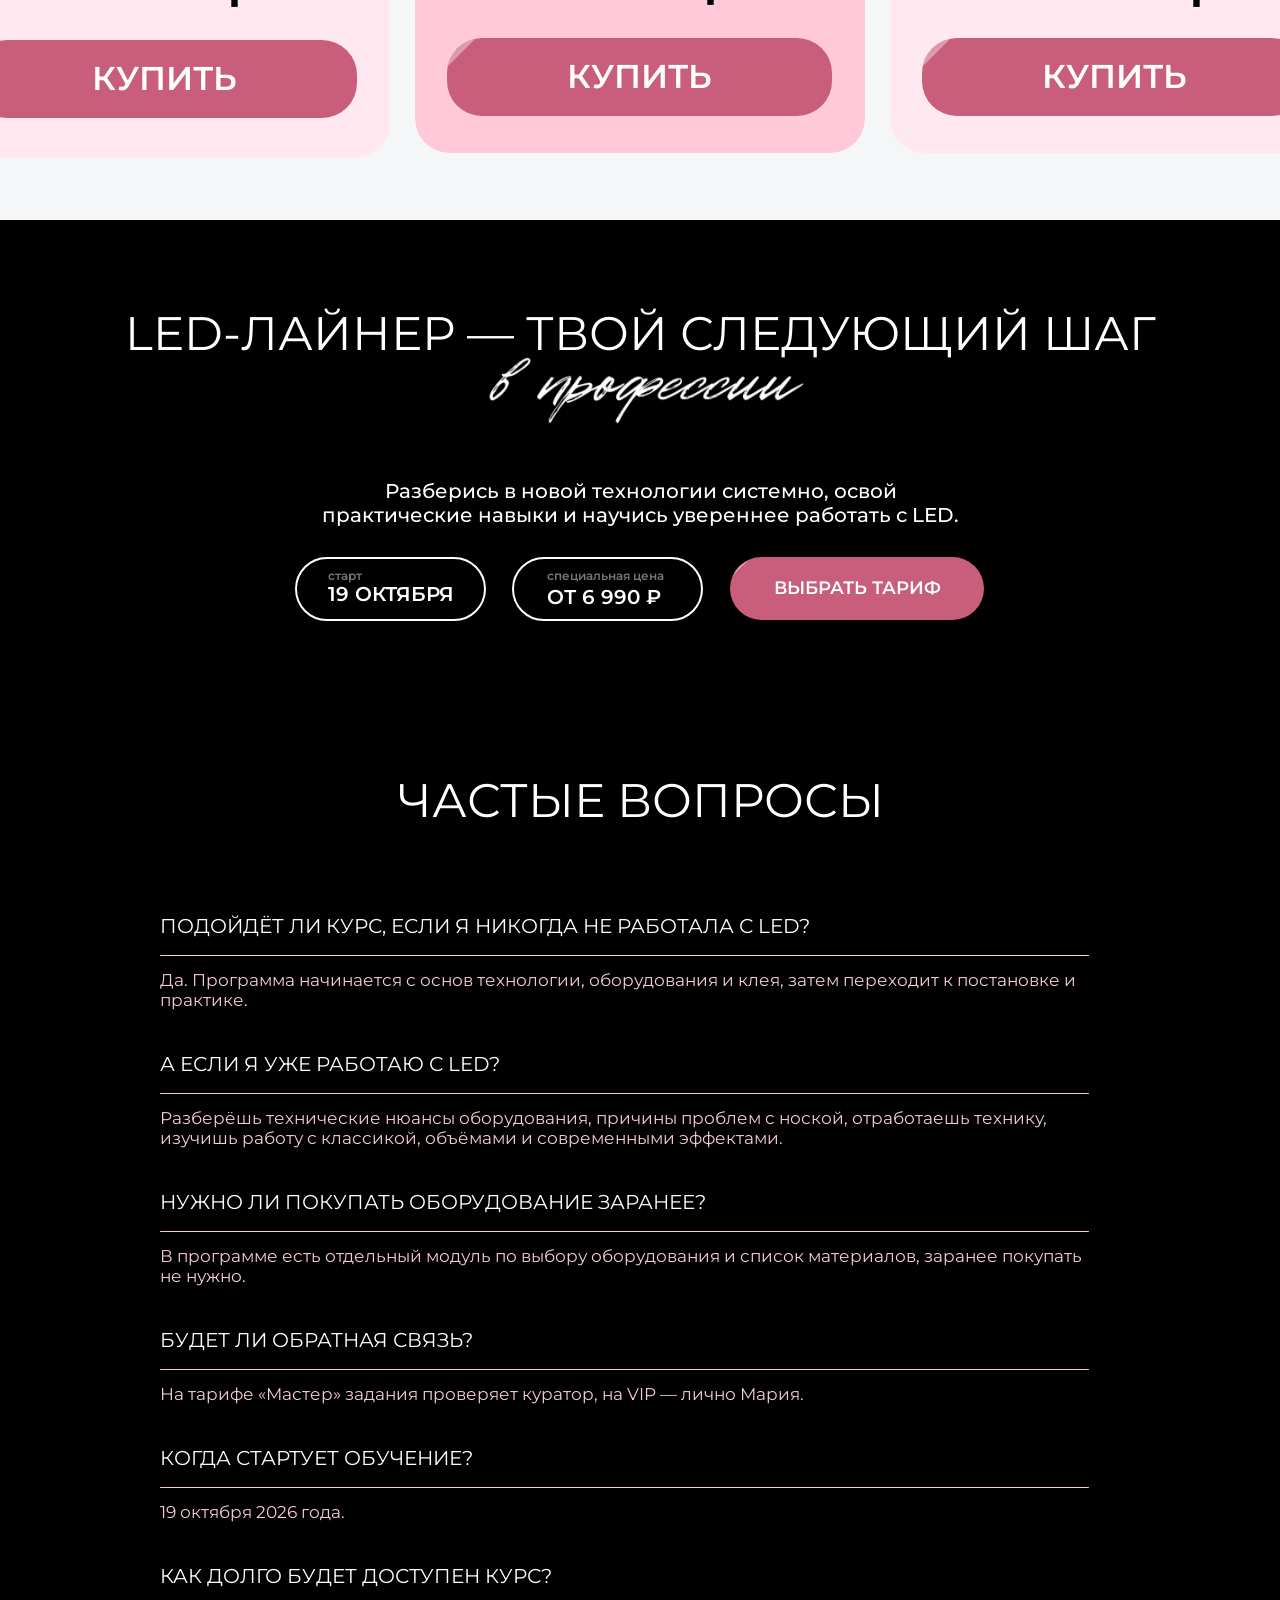
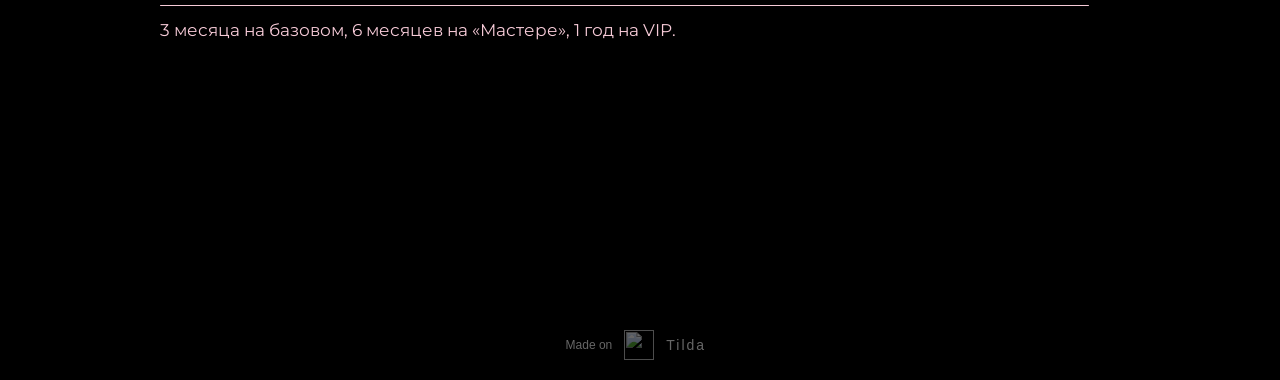
